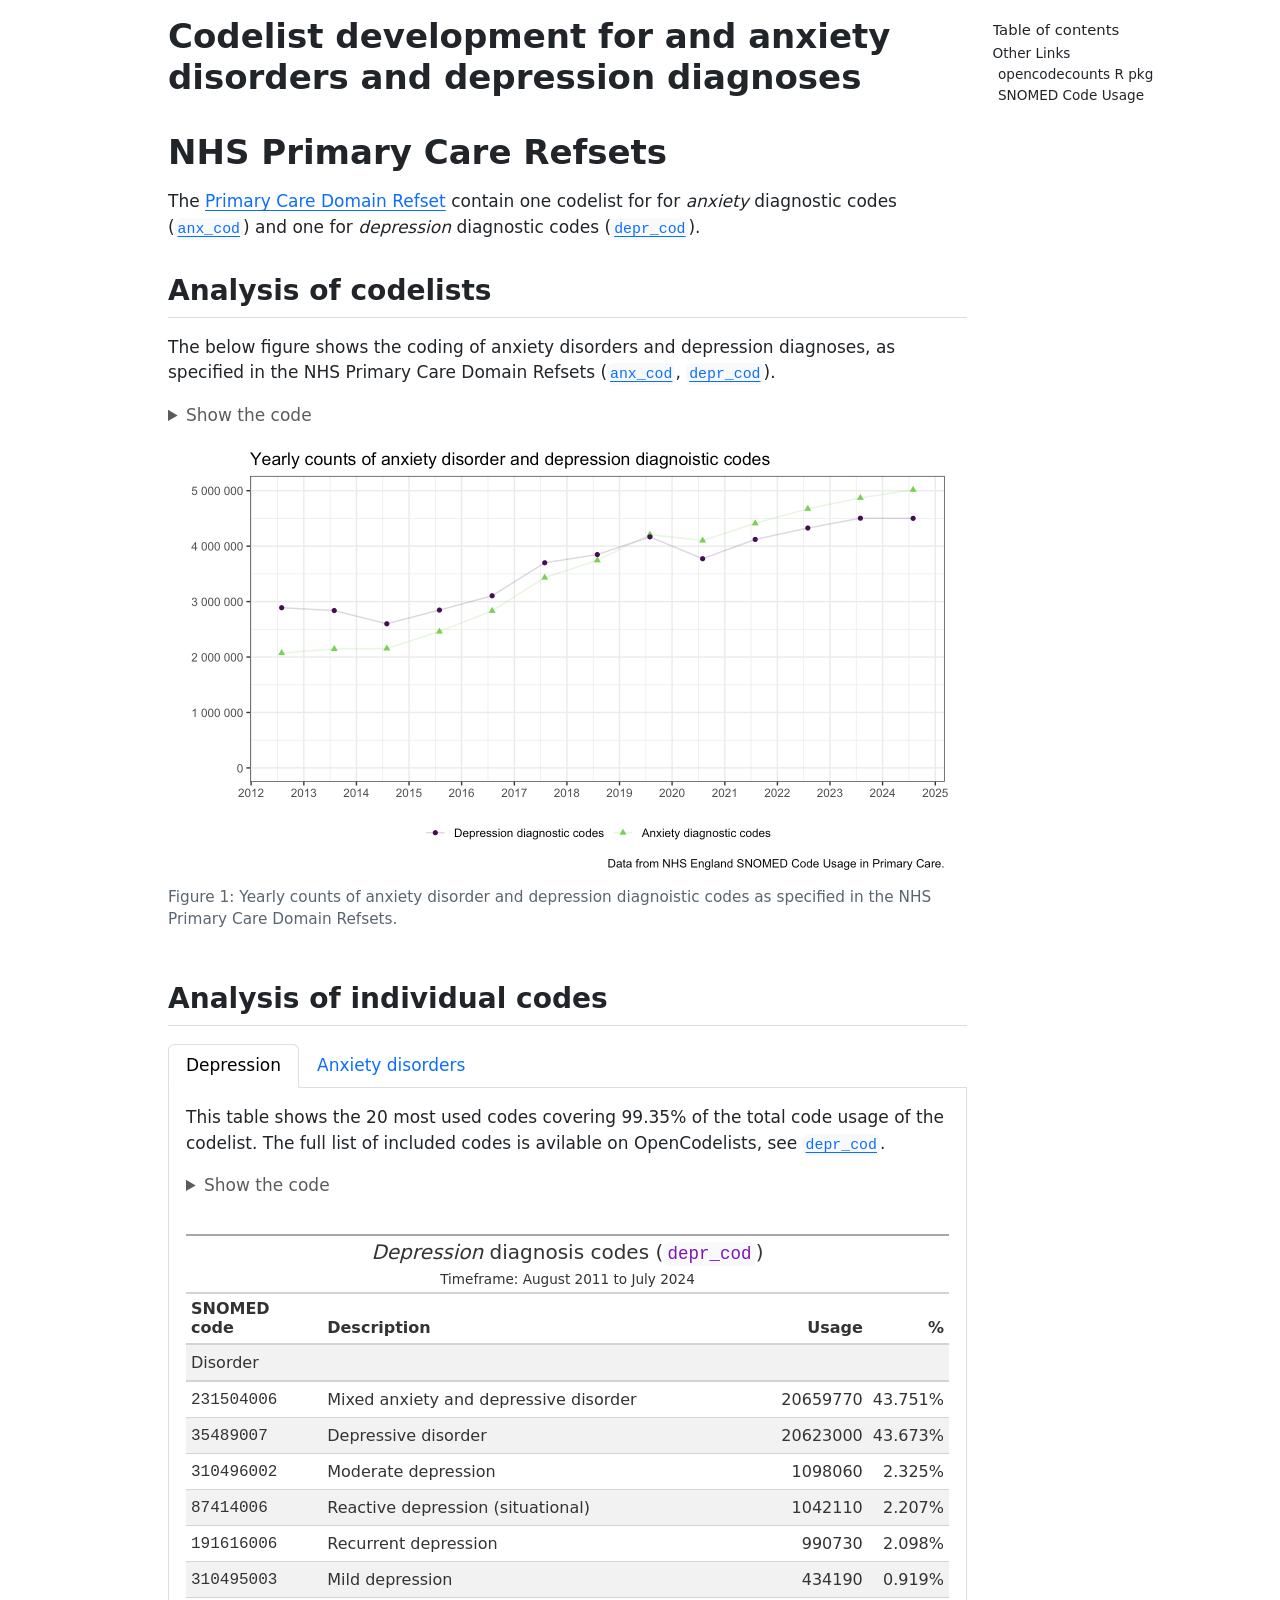
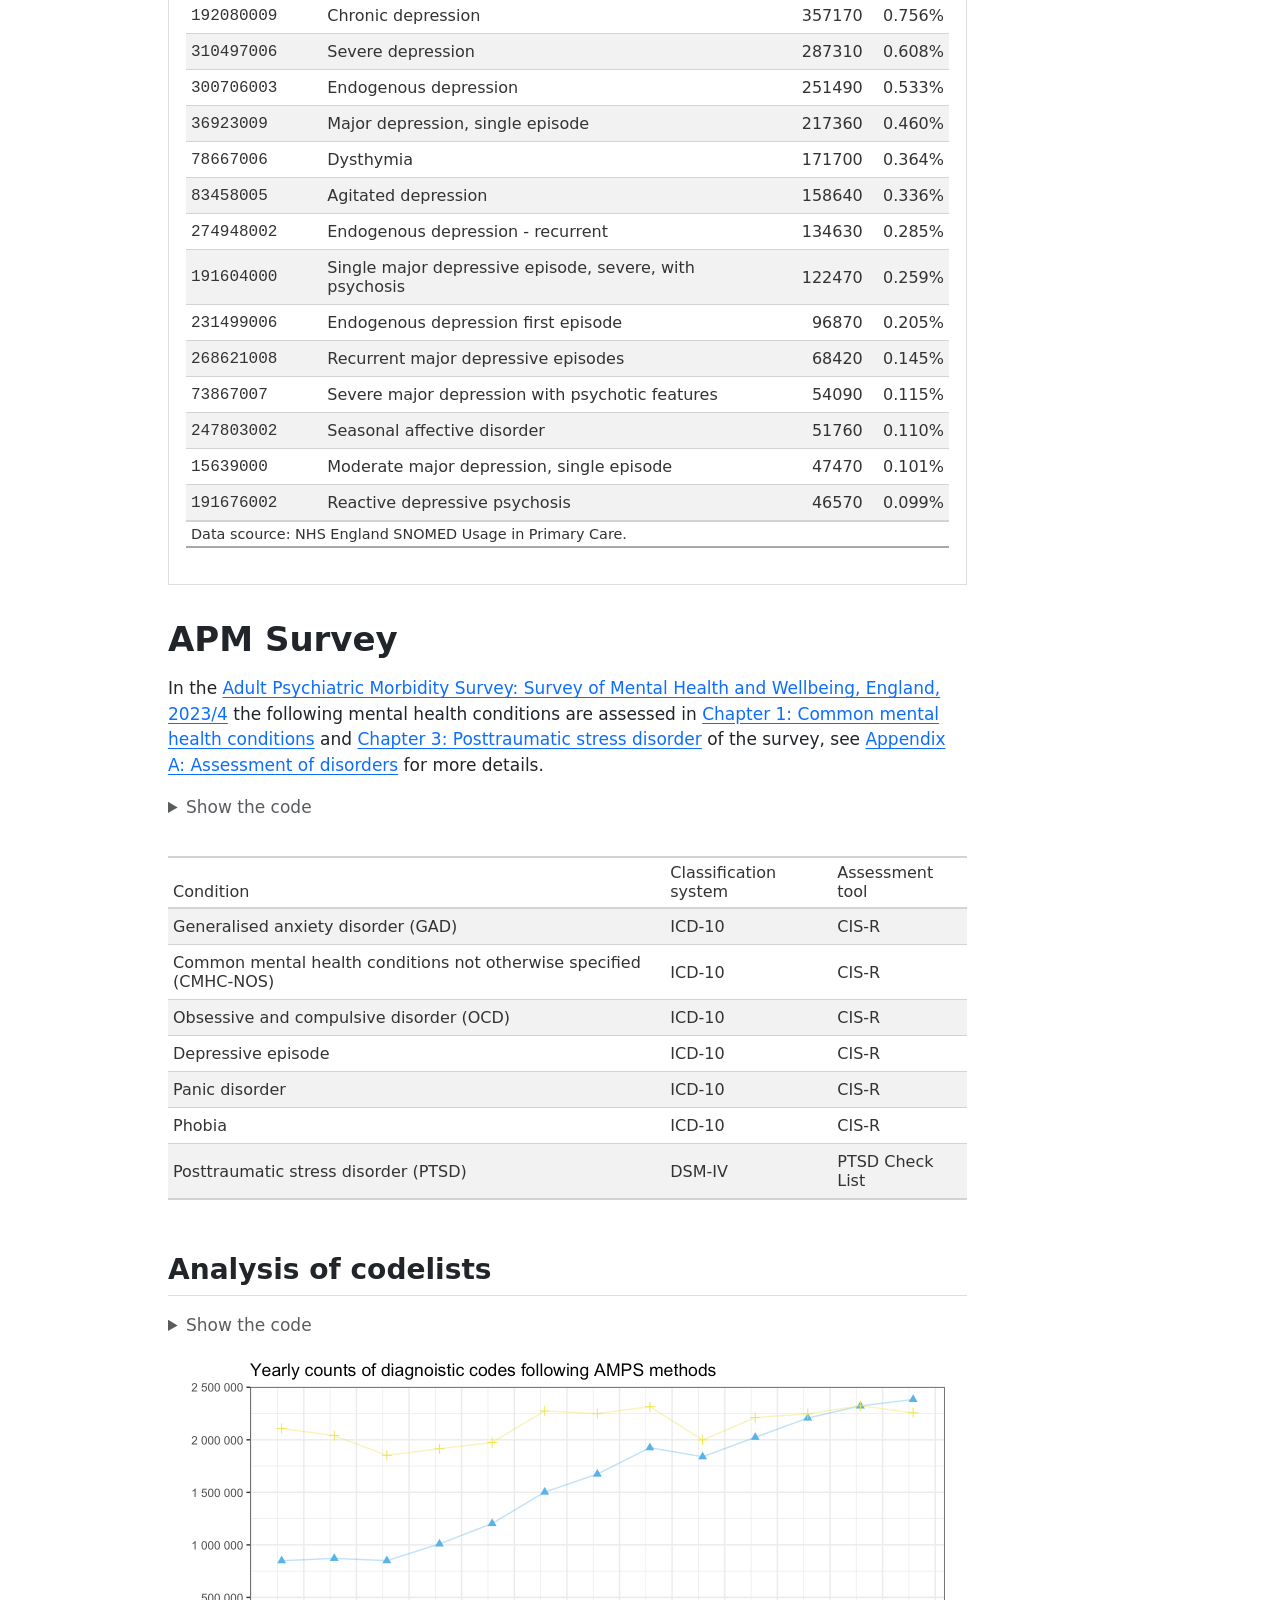
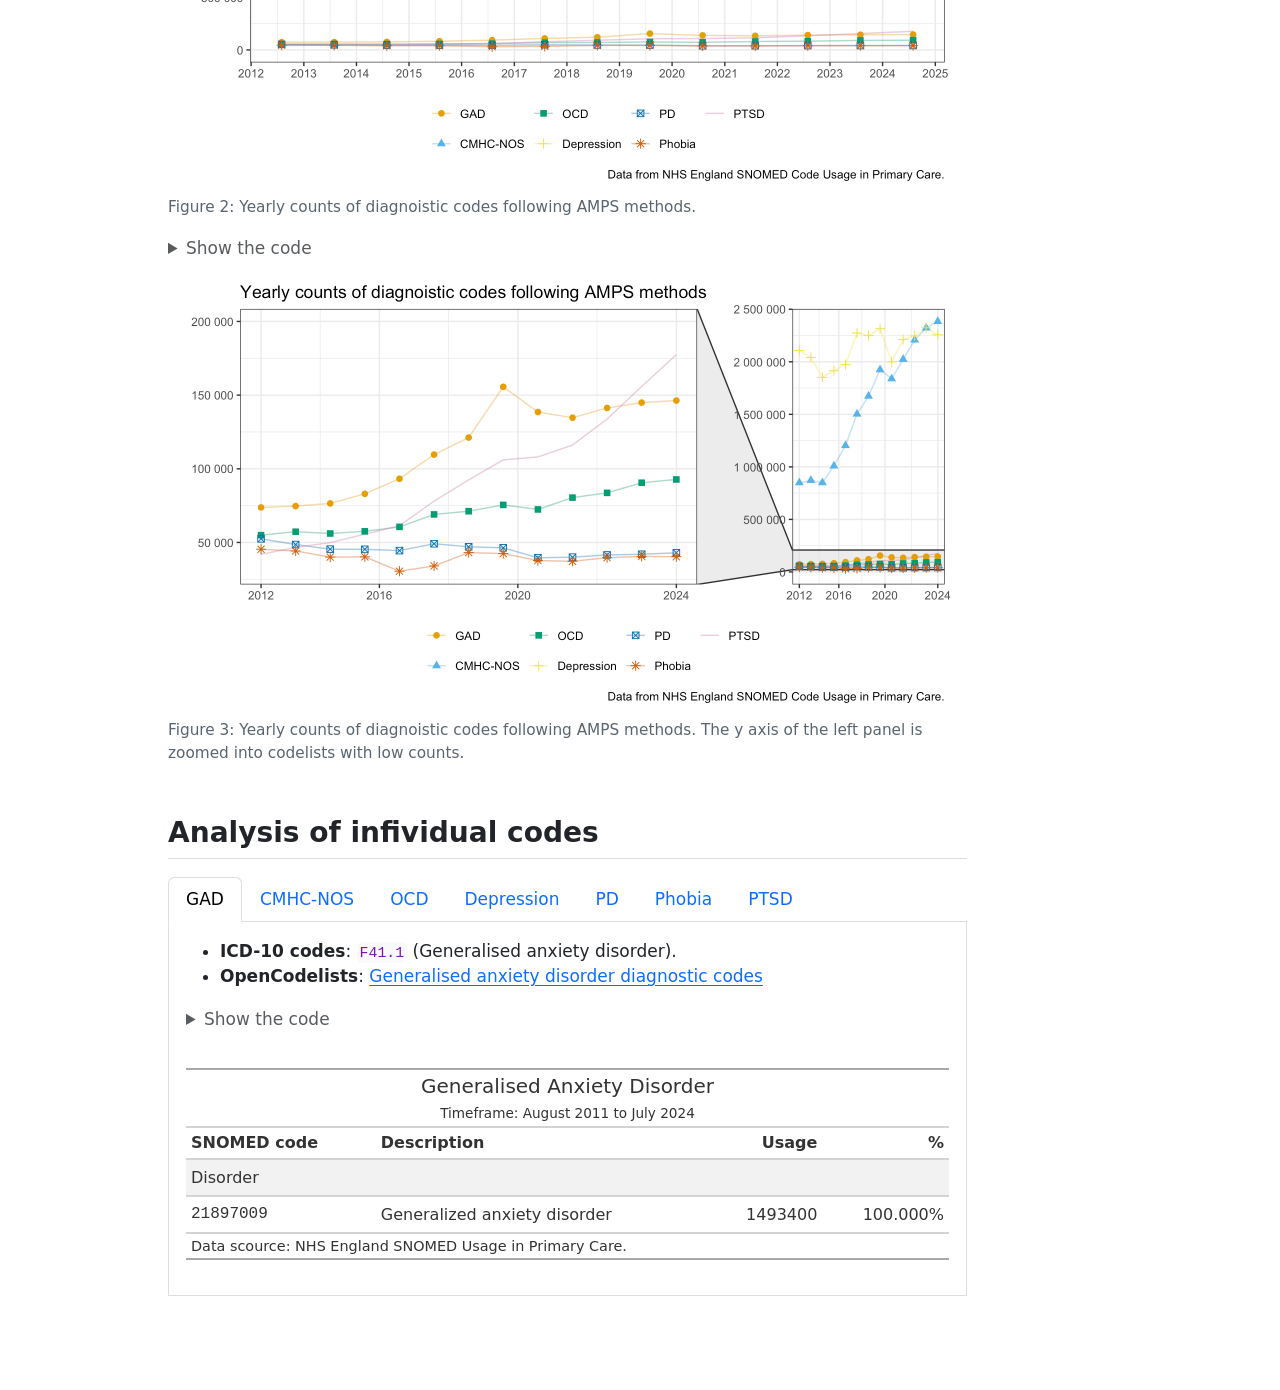
==== index.html @ b0c17b89 "Built site for gh-pages" ====
<!DOCTYPE html>
<html xmlns="http://www.w3.org/1999/xhtml" lang="en" xml:lang="en"><head>

<meta charset="utf-8">
<meta name="generator" content="quarto-1.7.33">

<meta name="viewport" content="width=device-width, initial-scale=1.0, user-scalable=yes">


<title>Codelist development for and anxiety disorders and depression diagnoses</title>
<style>
code{white-space: pre-wrap;}
span.smallcaps{font-variant: small-caps;}
div.columns{display: flex; gap: min(4vw, 1.5em);}
div.column{flex: auto; overflow-x: auto;}
div.hanging-indent{margin-left: 1.5em; text-indent: -1.5em;}
ul.task-list{list-style: none;}
ul.task-list li input[type="checkbox"] {
  width: 0.8em;
  margin: 0 0.8em 0.2em -1em; /* quarto-specific, see https://github.com/quarto-dev/quarto-cli/issues/4556 */ 
  vertical-align: middle;
}
/* CSS for syntax highlighting */
html { -webkit-text-size-adjust: 100%; }
pre > code.sourceCode { white-space: pre; position: relative; }
pre > code.sourceCode > span { display: inline-block; line-height: 1.25; }
pre > code.sourceCode > span:empty { height: 1.2em; }
.sourceCode { overflow: visible; }
code.sourceCode > span { color: inherit; text-decoration: inherit; }
div.sourceCode { margin: 1em 0; }
pre.sourceCode { margin: 0; }
@media screen {
div.sourceCode { overflow: auto; }
}
@media print {
pre > code.sourceCode { white-space: pre-wrap; }
pre > code.sourceCode > span { text-indent: -5em; padding-left: 5em; }
}
pre.numberSource code
  { counter-reset: source-line 0; }
pre.numberSource code > span
  { position: relative; left: -4em; counter-increment: source-line; }
pre.numberSource code > span > a:first-child::before
  { content: counter(source-line);
    position: relative; left: -1em; text-align: right; vertical-align: baseline;
    border: none; display: inline-block;
    -webkit-touch-callout: none; -webkit-user-select: none;
    -khtml-user-select: none; -moz-user-select: none;
    -ms-user-select: none; user-select: none;
    padding: 0 4px; width: 4em;
  }
pre.numberSource { margin-left: 3em;  padding-left: 4px; }
div.sourceCode
  {   }
@media screen {
pre > code.sourceCode > span > a:first-child::before { text-decoration: underline; }
}
</style>


<script src="anx_dep_dx_cod_devel_files/libs/clipboard/clipboard.min.js"></script>
<script src="anx_dep_dx_cod_devel_files/libs/quarto-html/quarto.js" type="module"></script>
<script src="anx_dep_dx_cod_devel_files/libs/quarto-html/tabsets/tabsets.js" type="module"></script>
<script src="anx_dep_dx_cod_devel_files/libs/quarto-html/popper.min.js"></script>
<script src="anx_dep_dx_cod_devel_files/libs/quarto-html/tippy.umd.min.js"></script>
<script src="anx_dep_dx_cod_devel_files/libs/quarto-html/anchor.min.js"></script>
<link href="anx_dep_dx_cod_devel_files/libs/quarto-html/tippy.css" rel="stylesheet">
<link href="anx_dep_dx_cod_devel_files/libs/quarto-html/quarto-syntax-highlighting-ea385d0e468b0dd5ea5bf0780b1290d9.css" rel="stylesheet" id="quarto-text-highlighting-styles">
<script src="anx_dep_dx_cod_devel_files/libs/bootstrap/bootstrap.min.js"></script>
<link href="anx_dep_dx_cod_devel_files/libs/bootstrap/bootstrap-icons.css" rel="stylesheet">
<link href="anx_dep_dx_cod_devel_files/libs/bootstrap/bootstrap-81267100e462c21b3d6c0d5bf76a3417.min.css" rel="stylesheet" append-hash="true" id="quarto-bootstrap" data-mode="light">


</head>

<body class="quarto-light">

<div id="quarto-content" class="page-columns page-rows-contents page-layout-article">
<div id="quarto-margin-sidebar" class="sidebar margin-sidebar">
  <nav id="TOC" role="doc-toc" class="toc-active">
    <h2 id="toc-title">Table of contents</h2>
   
  <ul class="collapse">
  <li><a href="#nhs-primary-care-refsets" id="toc-nhs-primary-care-refsets" class="nav-link active" data-scroll-target="#nhs-primary-care-refsets">NHS Primary Care Refsets</a>
  <ul class="collapse">
  <li><a href="#analysis-of-codelists" id="toc-analysis-of-codelists" class="nav-link" data-scroll-target="#analysis-of-codelists">Analysis of codelists</a></li>
  <li><a href="#analysis-of-individual-codes" id="toc-analysis-of-individual-codes" class="nav-link" data-scroll-target="#analysis-of-individual-codes">Analysis of individual codes</a></li>
  </ul></li>
  <li><a href="#apm-survey" id="toc-apm-survey" class="nav-link" data-scroll-target="#apm-survey">APM Survey</a>
  <ul class="collapse">
  <li><a href="#analysis-of-codelists-1" id="toc-analysis-of-codelists-1" class="nav-link" data-scroll-target="#analysis-of-codelists-1">Analysis of codelists</a></li>
  <li><a href="#analysis-of-infividual-codes" id="toc-analysis-of-infividual-codes" class="nav-link" data-scroll-target="#analysis-of-infividual-codes">Analysis of infividual codes</a></li>
  </ul></li>
  </ul>
<div class="quarto-other-links"><h2>Other Links</h2><ul><li><a href="https://bennettoxford.github.io/opencodecounts/"><i class="bi bi-link-45deg"></i>opencodecounts R pkg</a></li><li><a href="https://digital.nhs.uk/data-and-information/publications/statistical/mi-snomed-code-usage-in-primary-care"><i class="bi bi-link-45deg"></i>SNOMED Code Usage</a></li></ul></div></nav>
</div>
<main class="content" id="quarto-document-content">

<header id="title-block-header" class="quarto-title-block default">
<div class="quarto-title">
<h1 class="title">Codelist development for and anxiety disorders and depression diagnoses</h1>
</div>



<div class="quarto-title-meta">

    
  
    
  </div>
  


</header>


<section id="nhs-primary-care-refsets" class="level1">
<h1>NHS Primary Care Refsets</h1>
<p>The <a href="https://digital.nhs.uk/data-and-information/data-collections-and-data-sets/data-collections/quality-and-outcomes-framework-qof/quality-and-outcome-framework-qof-business-rules/primary-care-domain-reference-set-portal">Primary Care Domain Refset</a> contain one codelist for for <em>anxiety</em> diagnostic codes (<a href="https://www.opencodelists.org/codelist/nhsd-primary-care-domain-refsets/anxiety-diagnostic-codes/20241205/"><code>anx_cod</code></a>) and one for <em>depression</em> diagnostic codes (<a href="https://www.opencodelists.org/codelist/nhsd-primary-care-domain-refsets/depr_cod/20241205/"><code>depr_cod</code></a>).</p>
<section id="analysis-of-codelists" class="level2">
<h2 class="anchored" data-anchor-id="analysis-of-codelists">Analysis of codelists</h2>
<p>The below figure shows the coding of anxiety disorders and depression diagnoses, as specified in the NHS Primary Care Domain Refsets (<a href="https://www.opencodelists.org/codelist/nhsd-primary-care-domain-refsets/anxiety-diagnostic-codes/20241205/"><code>anx_cod</code></a>, <a href="https://www.opencodelists.org/codelist/nhsd-primary-care-domain-refsets/depr_cod/20241205/"><code>depr_cod</code></a>).</p>
<div class="cell">
<details class="code-fold">
<summary>Show the code</summary>
<div class="sourceCode cell-code" id="cb1"><pre class="sourceCode r code-with-copy"><code class="sourceCode r"><span id="cb1-1"><a href="#cb1-1" aria-hidden="true" tabindex="-1"></a>anx_cod_depr_cod_usage <span class="ot">&lt;-</span> snomed_usage <span class="sc">|&gt;</span> </span>
<span id="cb1-2"><a href="#cb1-2" aria-hidden="true" tabindex="-1"></a>  <span class="fu">mutate</span>(</span>
<span id="cb1-3"><a href="#cb1-3" aria-hidden="true" tabindex="-1"></a>    <span class="at">depr_cod =</span> snomed_code <span class="sc">%in%</span> depr_cod<span class="sc">$</span>code,</span>
<span id="cb1-4"><a href="#cb1-4" aria-hidden="true" tabindex="-1"></a>    <span class="at">anx_cod =</span> snomed_code <span class="sc">%in%</span> anx_cod<span class="sc">$</span>code</span>
<span id="cb1-5"><a href="#cb1-5" aria-hidden="true" tabindex="-1"></a>    ) <span class="sc">|&gt;</span> </span>
<span id="cb1-6"><a href="#cb1-6" aria-hidden="true" tabindex="-1"></a>  <span class="fu">pivot_longer</span>(</span>
<span id="cb1-7"><a href="#cb1-7" aria-hidden="true" tabindex="-1"></a>    <span class="at">cols =</span> <span class="fu">c</span>(depr_cod, anx_cod),</span>
<span id="cb1-8"><a href="#cb1-8" aria-hidden="true" tabindex="-1"></a>    <span class="at">names_to =</span> <span class="st">"codelist"</span>) <span class="sc">|&gt;</span> </span>
<span id="cb1-9"><a href="#cb1-9" aria-hidden="true" tabindex="-1"></a>  <span class="fu">filter</span>(value <span class="sc">==</span> <span class="cn">TRUE</span>) <span class="sc">|&gt;</span> </span>
<span id="cb1-10"><a href="#cb1-10" aria-hidden="true" tabindex="-1"></a>  <span class="fu">group_by</span>(end_date, codelist) <span class="sc">|&gt;</span> </span>
<span id="cb1-11"><a href="#cb1-11" aria-hidden="true" tabindex="-1"></a>  <span class="fu">summarise</span>(<span class="at">count =</span> <span class="fu">sum</span>(usage, <span class="at">na.rm =</span> <span class="cn">TRUE</span>))</span>
<span id="cb1-12"><a href="#cb1-12" aria-hidden="true" tabindex="-1"></a></span>
<span id="cb1-13"><a href="#cb1-13" aria-hidden="true" tabindex="-1"></a>fig_depr_anx_cod_trends <span class="ot">&lt;-</span> anx_cod_depr_cod_usage <span class="sc">|&gt;</span> </span>
<span id="cb1-14"><a href="#cb1-14" aria-hidden="true" tabindex="-1"></a>  <span class="fu">mutate</span>(<span class="at">codelist =</span> <span class="fu">factor</span>(</span>
<span id="cb1-15"><a href="#cb1-15" aria-hidden="true" tabindex="-1"></a>    codelist,</span>
<span id="cb1-16"><a href="#cb1-16" aria-hidden="true" tabindex="-1"></a>    <span class="at">levels =</span> <span class="fu">c</span>(<span class="st">"depr_cod"</span>, <span class="st">"anx_cod"</span>), </span>
<span id="cb1-17"><a href="#cb1-17" aria-hidden="true" tabindex="-1"></a>    <span class="at">labels =</span> <span class="fu">c</span>(<span class="st">"Depression diagnostic codes"</span>, <span class="st">"Anxiety diagnostic codes"</span>))) <span class="sc">|&gt;</span> </span>
<span id="cb1-18"><a href="#cb1-18" aria-hidden="true" tabindex="-1"></a>  <span class="fu">ggplot</span>(</span>
<span id="cb1-19"><a href="#cb1-19" aria-hidden="true" tabindex="-1"></a>      <span class="fu">aes</span>(</span>
<span id="cb1-20"><a href="#cb1-20" aria-hidden="true" tabindex="-1"></a>        <span class="at">y =</span> count,</span>
<span id="cb1-21"><a href="#cb1-21" aria-hidden="true" tabindex="-1"></a>        <span class="at">x =</span> end_date,</span>
<span id="cb1-22"><a href="#cb1-22" aria-hidden="true" tabindex="-1"></a>        <span class="at">colour =</span> codelist,</span>
<span id="cb1-23"><a href="#cb1-23" aria-hidden="true" tabindex="-1"></a>        <span class="at">shape =</span> codelist</span>
<span id="cb1-24"><a href="#cb1-24" aria-hidden="true" tabindex="-1"></a>      )</span>
<span id="cb1-25"><a href="#cb1-25" aria-hidden="true" tabindex="-1"></a>    ) <span class="sc">+</span></span>
<span id="cb1-26"><a href="#cb1-26" aria-hidden="true" tabindex="-1"></a>    <span class="fu">geom_line</span>(<span class="at">alpha =</span> <span class="fl">0.2</span>) <span class="sc">+</span></span>
<span id="cb1-27"><a href="#cb1-27" aria-hidden="true" tabindex="-1"></a>    <span class="fu">geom_point</span>() <span class="sc">+</span></span>
<span id="cb1-28"><a href="#cb1-28" aria-hidden="true" tabindex="-1"></a>    <span class="fu">labs</span>(</span>
<span id="cb1-29"><a href="#cb1-29" aria-hidden="true" tabindex="-1"></a>      <span class="at">title =</span> <span class="st">"Yearly counts of anxiety disorder and depression diagnoistic codes"</span>,</span>
<span id="cb1-30"><a href="#cb1-30" aria-hidden="true" tabindex="-1"></a>      <span class="at">x =</span> <span class="cn">NULL</span>,</span>
<span id="cb1-31"><a href="#cb1-31" aria-hidden="true" tabindex="-1"></a>      <span class="at">y =</span> <span class="cn">NULL</span>,</span>
<span id="cb1-32"><a href="#cb1-32" aria-hidden="true" tabindex="-1"></a>      <span class="at">colour =</span> <span class="cn">NULL</span>,</span>
<span id="cb1-33"><a href="#cb1-33" aria-hidden="true" tabindex="-1"></a>      <span class="at">shape =</span> <span class="cn">NULL</span>,</span>
<span id="cb1-34"><a href="#cb1-34" aria-hidden="true" tabindex="-1"></a>      <span class="at">caption =</span> <span class="st">"Data from NHS England SNOMED Code Usage in Primary Care."</span></span>
<span id="cb1-35"><a href="#cb1-35" aria-hidden="true" tabindex="-1"></a>    ) <span class="sc">+</span></span>
<span id="cb1-36"><a href="#cb1-36" aria-hidden="true" tabindex="-1"></a>    <span class="fu">scale_x_date</span>(</span>
<span id="cb1-37"><a href="#cb1-37" aria-hidden="true" tabindex="-1"></a>      <span class="at">date_breaks =</span> <span class="st">"1 year"</span>,</span>
<span id="cb1-38"><a href="#cb1-38" aria-hidden="true" tabindex="-1"></a>      <span class="at">labels =</span> <span class="fu">label_date_short</span>()</span>
<span id="cb1-39"><a href="#cb1-39" aria-hidden="true" tabindex="-1"></a>    ) <span class="sc">+</span></span>
<span id="cb1-40"><a href="#cb1-40" aria-hidden="true" tabindex="-1"></a>    <span class="fu">scale_y_continuous</span>(</span>
<span id="cb1-41"><a href="#cb1-41" aria-hidden="true" tabindex="-1"></a>      <span class="at">labels =</span> <span class="fu">label_number</span>(<span class="at">accuracy =</span> <span class="dv">1</span>),</span>
<span id="cb1-42"><a href="#cb1-42" aria-hidden="true" tabindex="-1"></a>      <span class="at">limits =</span> <span class="fu">c</span>(<span class="dv">0</span>, <span class="cn">NA</span>)</span>
<span id="cb1-43"><a href="#cb1-43" aria-hidden="true" tabindex="-1"></a>    ) <span class="sc">+</span></span>
<span id="cb1-44"><a href="#cb1-44" aria-hidden="true" tabindex="-1"></a>    <span class="fu">theme_bw</span>() <span class="sc">+</span></span>
<span id="cb1-45"><a href="#cb1-45" aria-hidden="true" tabindex="-1"></a>    <span class="fu">theme</span>(<span class="at">legend.position =</span> <span class="st">"bottom"</span>) <span class="sc">+</span></span>
<span id="cb1-46"><a href="#cb1-46" aria-hidden="true" tabindex="-1"></a>    <span class="fu">scale_colour_viridis_d</span>(<span class="at">end =</span> .<span class="dv">8</span>)</span>
<span id="cb1-47"><a href="#cb1-47" aria-hidden="true" tabindex="-1"></a></span>
<span id="cb1-48"><a href="#cb1-48" aria-hidden="true" tabindex="-1"></a><span class="fu">ggsave</span>(</span>
<span id="cb1-49"><a href="#cb1-49" aria-hidden="true" tabindex="-1"></a>  <span class="at">filename =</span> <span class="fu">here</span>(<span class="st">"output"</span>, <span class="st">"figures"</span>, <span class="st">"cod_devel"</span>, <span class="st">"dx"</span>, <span class="st">"fig_depr_anx_cod_trends.png"</span>),</span>
<span id="cb1-50"><a href="#cb1-50" aria-hidden="true" tabindex="-1"></a>  fig_depr_anx_cod_trends,</span>
<span id="cb1-51"><a href="#cb1-51" aria-hidden="true" tabindex="-1"></a>  <span class="at">height =</span> <span class="dv">4</span>,</span>
<span id="cb1-52"><a href="#cb1-52" aria-hidden="true" tabindex="-1"></a>  <span class="at">width =</span> <span class="dv">8</span></span>
<span id="cb1-53"><a href="#cb1-53" aria-hidden="true" tabindex="-1"></a>)</span>
<span id="cb1-54"><a href="#cb1-54" aria-hidden="true" tabindex="-1"></a></span>
<span id="cb1-55"><a href="#cb1-55" aria-hidden="true" tabindex="-1"></a>fig_depr_anx_cod_trends</span></code><button title="Copy to Clipboard" class="code-copy-button"><i class="bi"></i></button></pre></div>
</details>
<div class="cell-output-display">
<div id="fig-anx-dep-cod-trends" class="quarto-float quarto-figure quarto-figure-center anchored">
<figure class="quarto-float quarto-float-fig figure">
<div aria-describedby="fig-anx-dep-cod-trends-caption-0ceaefa1-69ba-4598-a22c-09a6ac19f8ca">
<img src="anx_dep_dx_cod_devel_files/figure-html/fig-anx-dep-cod-trends-1.png" class="img-fluid figure-img" width="768">
</div>
<figcaption class="quarto-float-caption-bottom quarto-float-caption quarto-float-fig" id="fig-anx-dep-cod-trends-caption-0ceaefa1-69ba-4598-a22c-09a6ac19f8ca">
Figure&nbsp;1: Yearly counts of anxiety disorder and depression diagnoistic codes as specified in the NHS Primary Care Domain Refsets.
</figcaption>
</figure>
</div>
</div>
</div>
</section>
<section id="analysis-of-individual-codes" class="level2">
<h2 class="anchored" data-anchor-id="analysis-of-individual-codes">Analysis of individual codes</h2>
<div class="tabset-margin-container"></div><div class="panel-tabset">
<ul class="nav nav-tabs" role="tablist"><li class="nav-item" role="presentation"><a class="nav-link active" id="tabset-1-1-tab" data-bs-toggle="tab" data-bs-target="#tabset-1-1" role="tab" aria-controls="tabset-1-1" aria-selected="true" href="">Depression</a></li><li class="nav-item" role="presentation"><a class="nav-link" id="tabset-1-2-tab" data-bs-toggle="tab" data-bs-target="#tabset-1-2" role="tab" aria-controls="tabset-1-2" aria-selected="false" href="">Anxiety disorders</a></li></ul>
<div class="tab-content">
<div id="tabset-1-1" class="tab-pane active" role="tabpanel" aria-labelledby="tabset-1-1-tab">
<p>This table shows the 20 most used codes covering 99.35% of the total code usage of the codelist. The full list of included codes is avilable on OpenCodelists, see <a href="https://www.opencodelists.org/codelist/nhsd-primary-care-domain-refsets/depr_cod/20241205/"><code>depr_cod</code></a>.</p>
<div class="cell">
<details class="code-fold">
<summary>Show the code</summary>
<div class="sourceCode cell-code" id="cb2"><pre class="sourceCode r code-with-copy"><code class="sourceCode r"><span id="cb2-1"><a href="#cb2-1" aria-hidden="true" tabindex="-1"></a><span class="co"># Display formatted table</span></span>
<span id="cb2-2"><a href="#cb2-2" aria-hidden="true" tabindex="-1"></a>tab_depr_cod_counts <span class="ot">&lt;-</span> depr_cod_counts <span class="sc">|&gt;</span></span>
<span id="cb2-3"><a href="#cb2-3" aria-hidden="true" tabindex="-1"></a>  <span class="fu">create_table_sem_tag</span>(</span>
<span id="cb2-4"><a href="#cb2-4" aria-hidden="true" tabindex="-1"></a>    <span class="at">title =</span> <span class="fu">md</span>(<span class="st">"*Depression* diagnosis codes (`depr_cod`)"</span>),</span>
<span id="cb2-5"><a href="#cb2-5" aria-hidden="true" tabindex="-1"></a>    <span class="at">subtitle =</span> <span class="st">"Timeframe: August 2011 to July 2024"</span></span>
<span id="cb2-6"><a href="#cb2-6" aria-hidden="true" tabindex="-1"></a>    )</span>
<span id="cb2-7"><a href="#cb2-7" aria-hidden="true" tabindex="-1"></a></span>
<span id="cb2-8"><a href="#cb2-8" aria-hidden="true" tabindex="-1"></a><span class="fu">gtsave</span>(</span>
<span id="cb2-9"><a href="#cb2-9" aria-hidden="true" tabindex="-1"></a>  tab_depr_cod_counts,</span>
<span id="cb2-10"><a href="#cb2-10" aria-hidden="true" tabindex="-1"></a>  <span class="fu">here</span>(<span class="st">"output"</span>, <span class="st">"tables"</span>, <span class="st">"cod_devel"</span>, <span class="st">"dx"</span>, <span class="st">"tab_depr_cod_usage.png"</span>)</span>
<span id="cb2-11"><a href="#cb2-11" aria-hidden="true" tabindex="-1"></a>  )</span>
<span id="cb2-12"><a href="#cb2-12" aria-hidden="true" tabindex="-1"></a></span>
<span id="cb2-13"><a href="#cb2-13" aria-hidden="true" tabindex="-1"></a>tab_depr_cod_counts</span></code><button title="Copy to Clipboard" class="code-copy-button"><i class="bi"></i></button></pre></div>
</details>
<div class="cell-output-display">
<div id="akcrsgzlhp" style="padding-left:0px;padding-right:0px;padding-top:10px;padding-bottom:10px;overflow-x:auto;overflow-y:auto;width:auto;height:auto;">
<style>#akcrsgzlhp table {
  font-family: system-ui, 'Segoe UI', Roboto, Helvetica, Arial, sans-serif, 'Apple Color Emoji', 'Segoe UI Emoji', 'Segoe UI Symbol', 'Noto Color Emoji';
  -webkit-font-smoothing: antialiased;
  -moz-osx-font-smoothing: grayscale;
}

#akcrsgzlhp thead, #akcrsgzlhp tbody, #akcrsgzlhp tfoot, #akcrsgzlhp tr, #akcrsgzlhp td, #akcrsgzlhp th {
  border-style: none;
}

#akcrsgzlhp p {
  margin: 0;
  padding: 0;
}

#akcrsgzlhp .gt_table {
  display: table;
  border-collapse: collapse;
  line-height: normal;
  margin-left: auto;
  margin-right: auto;
  color: #333333;
  font-size: 16px;
  font-weight: normal;
  font-style: normal;
  background-color: #FFFFFF;
  width: 100%;
  border-top-style: solid;
  border-top-width: 2px;
  border-top-color: #A8A8A8;
  border-right-style: none;
  border-right-width: 2px;
  border-right-color: #D3D3D3;
  border-bottom-style: solid;
  border-bottom-width: 2px;
  border-bottom-color: #A8A8A8;
  border-left-style: none;
  border-left-width: 2px;
  border-left-color: #D3D3D3;
}

#akcrsgzlhp .gt_caption {
  padding-top: 4px;
  padding-bottom: 4px;
}

#akcrsgzlhp .gt_title {
  color: #333333;
  font-size: 125%;
  font-weight: initial;
  padding-top: 4px;
  padding-bottom: 4px;
  padding-left: 5px;
  padding-right: 5px;
  border-bottom-color: #FFFFFF;
  border-bottom-width: 0;
}

#akcrsgzlhp .gt_subtitle {
  color: #333333;
  font-size: 85%;
  font-weight: initial;
  padding-top: 3px;
  padding-bottom: 5px;
  padding-left: 5px;
  padding-right: 5px;
  border-top-color: #FFFFFF;
  border-top-width: 0;
}

#akcrsgzlhp .gt_heading {
  background-color: #FFFFFF;
  text-align: center;
  border-bottom-color: #FFFFFF;
  border-left-style: none;
  border-left-width: 1px;
  border-left-color: #D3D3D3;
  border-right-style: none;
  border-right-width: 1px;
  border-right-color: #D3D3D3;
}

#akcrsgzlhp .gt_bottom_border {
  border-bottom-style: solid;
  border-bottom-width: 2px;
  border-bottom-color: #D3D3D3;
}

#akcrsgzlhp .gt_col_headings {
  border-top-style: solid;
  border-top-width: 2px;
  border-top-color: #D3D3D3;
  border-bottom-style: solid;
  border-bottom-width: 2px;
  border-bottom-color: #D3D3D3;
  border-left-style: none;
  border-left-width: 1px;
  border-left-color: #D3D3D3;
  border-right-style: none;
  border-right-width: 1px;
  border-right-color: #D3D3D3;
}

#akcrsgzlhp .gt_col_heading {
  color: #333333;
  background-color: #FFFFFF;
  font-size: 100%;
  font-weight: normal;
  text-transform: inherit;
  border-left-style: none;
  border-left-width: 1px;
  border-left-color: #D3D3D3;
  border-right-style: none;
  border-right-width: 1px;
  border-right-color: #D3D3D3;
  vertical-align: bottom;
  padding-top: 5px;
  padding-bottom: 6px;
  padding-left: 5px;
  padding-right: 5px;
  overflow-x: hidden;
}

#akcrsgzlhp .gt_column_spanner_outer {
  color: #333333;
  background-color: #FFFFFF;
  font-size: 100%;
  font-weight: normal;
  text-transform: inherit;
  padding-top: 0;
  padding-bottom: 0;
  padding-left: 4px;
  padding-right: 4px;
}

#akcrsgzlhp .gt_column_spanner_outer:first-child {
  padding-left: 0;
}

#akcrsgzlhp .gt_column_spanner_outer:last-child {
  padding-right: 0;
}

#akcrsgzlhp .gt_column_spanner {
  border-bottom-style: solid;
  border-bottom-width: 2px;
  border-bottom-color: #D3D3D3;
  vertical-align: bottom;
  padding-top: 5px;
  padding-bottom: 5px;
  overflow-x: hidden;
  display: inline-block;
  width: 100%;
}

#akcrsgzlhp .gt_spanner_row {
  border-bottom-style: hidden;
}

#akcrsgzlhp .gt_group_heading {
  padding-top: 8px;
  padding-bottom: 8px;
  padding-left: 5px;
  padding-right: 5px;
  color: #333333;
  background-color: #FFFFFF;
  font-size: 100%;
  font-weight: initial;
  text-transform: inherit;
  border-top-style: solid;
  border-top-width: 2px;
  border-top-color: #D3D3D3;
  border-bottom-style: solid;
  border-bottom-width: 2px;
  border-bottom-color: #D3D3D3;
  border-left-style: none;
  border-left-width: 1px;
  border-left-color: #D3D3D3;
  border-right-style: none;
  border-right-width: 1px;
  border-right-color: #D3D3D3;
  vertical-align: middle;
  text-align: left;
}

#akcrsgzlhp .gt_empty_group_heading {
  padding: 0.5px;
  color: #333333;
  background-color: #FFFFFF;
  font-size: 100%;
  font-weight: initial;
  border-top-style: solid;
  border-top-width: 2px;
  border-top-color: #D3D3D3;
  border-bottom-style: solid;
  border-bottom-width: 2px;
  border-bottom-color: #D3D3D3;
  vertical-align: middle;
}

#akcrsgzlhp .gt_from_md > :first-child {
  margin-top: 0;
}

#akcrsgzlhp .gt_from_md > :last-child {
  margin-bottom: 0;
}

#akcrsgzlhp .gt_row {
  padding-top: 8px;
  padding-bottom: 8px;
  padding-left: 5px;
  padding-right: 5px;
  margin: 10px;
  border-top-style: solid;
  border-top-width: 1px;
  border-top-color: #D3D3D3;
  border-left-style: none;
  border-left-width: 1px;
  border-left-color: #D3D3D3;
  border-right-style: none;
  border-right-width: 1px;
  border-right-color: #D3D3D3;
  vertical-align: middle;
  overflow-x: hidden;
}

#akcrsgzlhp .gt_stub {
  color: #333333;
  background-color: #FFFFFF;
  font-size: 100%;
  font-weight: initial;
  text-transform: inherit;
  border-right-style: solid;
  border-right-width: 2px;
  border-right-color: #D3D3D3;
  padding-left: 5px;
  padding-right: 5px;
}

#akcrsgzlhp .gt_stub_row_group {
  color: #333333;
  background-color: #FFFFFF;
  font-size: 100%;
  font-weight: initial;
  text-transform: inherit;
  border-right-style: solid;
  border-right-width: 2px;
  border-right-color: #D3D3D3;
  padding-left: 5px;
  padding-right: 5px;
  vertical-align: top;
}

#akcrsgzlhp .gt_row_group_first td {
  border-top-width: 2px;
}

#akcrsgzlhp .gt_row_group_first th {
  border-top-width: 2px;
}

#akcrsgzlhp .gt_summary_row {
  color: #333333;
  background-color: #FFFFFF;
  text-transform: inherit;
  padding-top: 8px;
  padding-bottom: 8px;
  padding-left: 5px;
  padding-right: 5px;
}

#akcrsgzlhp .gt_first_summary_row {
  border-top-style: solid;
  border-top-color: #D3D3D3;
}

#akcrsgzlhp .gt_first_summary_row.thick {
  border-top-width: 2px;
}

#akcrsgzlhp .gt_last_summary_row {
  padding-top: 8px;
  padding-bottom: 8px;
  padding-left: 5px;
  padding-right: 5px;
  border-bottom-style: solid;
  border-bottom-width: 2px;
  border-bottom-color: #D3D3D3;
}

#akcrsgzlhp .gt_grand_summary_row {
  color: #333333;
  background-color: #FFFFFF;
  text-transform: inherit;
  padding-top: 8px;
  padding-bottom: 8px;
  padding-left: 5px;
  padding-right: 5px;
}

#akcrsgzlhp .gt_first_grand_summary_row {
  padding-top: 8px;
  padding-bottom: 8px;
  padding-left: 5px;
  padding-right: 5px;
  border-top-style: double;
  border-top-width: 6px;
  border-top-color: #D3D3D3;
}

#akcrsgzlhp .gt_last_grand_summary_row_top {
  padding-top: 8px;
  padding-bottom: 8px;
  padding-left: 5px;
  padding-right: 5px;
  border-bottom-style: double;
  border-bottom-width: 6px;
  border-bottom-color: #D3D3D3;
}

#akcrsgzlhp .gt_striped {
  background-color: rgba(128, 128, 128, 0.05);
}

#akcrsgzlhp .gt_table_body {
  border-top-style: solid;
  border-top-width: 2px;
  border-top-color: #D3D3D3;
  border-bottom-style: solid;
  border-bottom-width: 2px;
  border-bottom-color: #D3D3D3;
}

#akcrsgzlhp .gt_footnotes {
  color: #333333;
  background-color: #FFFFFF;
  border-bottom-style: none;
  border-bottom-width: 2px;
  border-bottom-color: #D3D3D3;
  border-left-style: none;
  border-left-width: 2px;
  border-left-color: #D3D3D3;
  border-right-style: none;
  border-right-width: 2px;
  border-right-color: #D3D3D3;
}

#akcrsgzlhp .gt_footnote {
  margin: 0px;
  font-size: 90%;
  padding-top: 4px;
  padding-bottom: 4px;
  padding-left: 5px;
  padding-right: 5px;
}

#akcrsgzlhp .gt_sourcenotes {
  color: #333333;
  background-color: #FFFFFF;
  border-bottom-style: none;
  border-bottom-width: 2px;
  border-bottom-color: #D3D3D3;
  border-left-style: none;
  border-left-width: 2px;
  border-left-color: #D3D3D3;
  border-right-style: none;
  border-right-width: 2px;
  border-right-color: #D3D3D3;
}

#akcrsgzlhp .gt_sourcenote {
  font-size: 90%;
  padding-top: 4px;
  padding-bottom: 4px;
  padding-left: 5px;
  padding-right: 5px;
}

#akcrsgzlhp .gt_left {
  text-align: left;
}

#akcrsgzlhp .gt_center {
  text-align: center;
}

#akcrsgzlhp .gt_right {
  text-align: right;
  font-variant-numeric: tabular-nums;
}

#akcrsgzlhp .gt_font_normal {
  font-weight: normal;
}

#akcrsgzlhp .gt_font_bold {
  font-weight: bold;
}

#akcrsgzlhp .gt_font_italic {
  font-style: italic;
}

#akcrsgzlhp .gt_super {
  font-size: 65%;
}

#akcrsgzlhp .gt_footnote_marks {
  font-size: 75%;
  vertical-align: 0.4em;
  position: initial;
}

#akcrsgzlhp .gt_asterisk {
  font-size: 100%;
  vertical-align: 0;
}

#akcrsgzlhp .gt_indent_1 {
  text-indent: 5px;
}

#akcrsgzlhp .gt_indent_2 {
  text-indent: 10px;
}

#akcrsgzlhp .gt_indent_3 {
  text-indent: 15px;
}

#akcrsgzlhp .gt_indent_4 {
  text-indent: 20px;
}

#akcrsgzlhp .gt_indent_5 {
  text-indent: 25px;
}

#akcrsgzlhp .katex-display {
  display: inline-flex !important;
  margin-bottom: 0.75em !important;
}

#akcrsgzlhp div.Reactable > div.rt-table > div.rt-thead > div.rt-tr.rt-tr-group-header > div.rt-th-group:after {
  height: 0px !important;
}
</style>

<table class="gt_table caption-top table table-sm table-striped small" data-quarto-postprocess="true" data-quarto-disable-processing="false" data-quarto-bootstrap="false">
<thead>
<tr class="gt_heading header">
<th colspan="4" class="gt_heading gt_title gt_font_normal"><em>Depression</em> diagnosis codes (<code>depr_cod</code>)</th>
</tr>
<tr class="gt_heading even">
<th colspan="4" class="gt_heading gt_subtitle gt_font_normal gt_bottom_border">Timeframe: August 2011 to July 2024</th>
</tr>
<tr class="gt_col_headings header">
<th id="snomed_code" class="gt_col_heading gt_columns_bottom_border gt_left" data-quarto-table-cell-role="th" style="font-weight: bold" scope="col">SNOMED code</th>
<th id="description_short" class="gt_col_heading gt_columns_bottom_border gt_left" data-quarto-table-cell-role="th" style="font-weight: bold" scope="col">Description</th>
<th id="usage" class="gt_col_heading gt_columns_bottom_border gt_right" data-quarto-table-cell-role="th" style="font-weight: bold" scope="col">Usage</th>
<th id="ratio_usage" class="gt_col_heading gt_columns_bottom_border gt_right" data-quarto-table-cell-role="th" style="font-weight: bold" scope="col">%</th>
</tr>
</thead>
<tbody class="gt_table_body">
<tr class="gt_group_heading_row odd">
<td colspan="4" id="Disorder" class="gt_group_heading" data-quarto-table-cell-role="th" scope="colgroup">Disorder</td>
</tr>
<tr class="gt_row_group_first even">
<td class="gt_row gt_left" headers="Disorder  snomed_code" style="font-family: 'Courier New'">231504006</td>
<td class="gt_row gt_left" headers="Disorder  description_short">Mixed anxiety and depressive disorder</td>
<td class="gt_row gt_right" headers="Disorder  usage">20659770</td>
<td class="gt_row gt_right" headers="Disorder  ratio_usage">43.751%</td>
</tr>
<tr class="odd">
<td class="gt_row gt_left" headers="Disorder  snomed_code" style="font-family: 'Courier New'">35489007</td>
<td class="gt_row gt_left" headers="Disorder  description_short">Depressive disorder</td>
<td class="gt_row gt_right" headers="Disorder  usage">20623000</td>
<td class="gt_row gt_right" headers="Disorder  ratio_usage">43.673%</td>
</tr>
<tr class="even">
<td class="gt_row gt_left" headers="Disorder  snomed_code" style="font-family: 'Courier New'">310496002</td>
<td class="gt_row gt_left" headers="Disorder  description_short">Moderate depression</td>
<td class="gt_row gt_right" headers="Disorder  usage">1098060</td>
<td class="gt_row gt_right" headers="Disorder  ratio_usage">2.325%</td>
</tr>
<tr class="odd">
<td class="gt_row gt_left" headers="Disorder  snomed_code" style="font-family: 'Courier New'">87414006</td>
<td class="gt_row gt_left" headers="Disorder  description_short">Reactive depression (situational)</td>
<td class="gt_row gt_right" headers="Disorder  usage">1042110</td>
<td class="gt_row gt_right" headers="Disorder  ratio_usage">2.207%</td>
</tr>
<tr class="even">
<td class="gt_row gt_left" headers="Disorder  snomed_code" style="font-family: 'Courier New'">191616006</td>
<td class="gt_row gt_left" headers="Disorder  description_short">Recurrent depression</td>
<td class="gt_row gt_right" headers="Disorder  usage">990730</td>
<td class="gt_row gt_right" headers="Disorder  ratio_usage">2.098%</td>
</tr>
<tr class="odd">
<td class="gt_row gt_left" headers="Disorder  snomed_code" style="font-family: 'Courier New'">310495003</td>
<td class="gt_row gt_left" headers="Disorder  description_short">Mild depression</td>
<td class="gt_row gt_right" headers="Disorder  usage">434190</td>
<td class="gt_row gt_right" headers="Disorder  ratio_usage">0.919%</td>
</tr>
<tr class="even">
<td class="gt_row gt_left" headers="Disorder  snomed_code" style="font-family: 'Courier New'">192080009</td>
<td class="gt_row gt_left" headers="Disorder  description_short">Chronic depression</td>
<td class="gt_row gt_right" headers="Disorder  usage">357170</td>
<td class="gt_row gt_right" headers="Disorder  ratio_usage">0.756%</td>
</tr>
<tr class="odd">
<td class="gt_row gt_left" headers="Disorder  snomed_code" style="font-family: 'Courier New'">310497006</td>
<td class="gt_row gt_left" headers="Disorder  description_short">Severe depression</td>
<td class="gt_row gt_right" headers="Disorder  usage">287310</td>
<td class="gt_row gt_right" headers="Disorder  ratio_usage">0.608%</td>
</tr>
<tr class="even">
<td class="gt_row gt_left" headers="Disorder  snomed_code" style="font-family: 'Courier New'">300706003</td>
<td class="gt_row gt_left" headers="Disorder  description_short">Endogenous depression</td>
<td class="gt_row gt_right" headers="Disorder  usage">251490</td>
<td class="gt_row gt_right" headers="Disorder  ratio_usage">0.533%</td>
</tr>
<tr class="odd">
<td class="gt_row gt_left" headers="Disorder  snomed_code" style="font-family: 'Courier New'">36923009</td>
<td class="gt_row gt_left" headers="Disorder  description_short">Major depression, single episode</td>
<td class="gt_row gt_right" headers="Disorder  usage">217360</td>
<td class="gt_row gt_right" headers="Disorder  ratio_usage">0.460%</td>
</tr>
<tr class="even">
<td class="gt_row gt_left" headers="Disorder  snomed_code" style="font-family: 'Courier New'">78667006</td>
<td class="gt_row gt_left" headers="Disorder  description_short">Dysthymia</td>
<td class="gt_row gt_right" headers="Disorder  usage">171700</td>
<td class="gt_row gt_right" headers="Disorder  ratio_usage">0.364%</td>
</tr>
<tr class="odd">
<td class="gt_row gt_left" headers="Disorder  snomed_code" style="font-family: 'Courier New'">83458005</td>
<td class="gt_row gt_left" headers="Disorder  description_short">Agitated depression</td>
<td class="gt_row gt_right" headers="Disorder  usage">158640</td>
<td class="gt_row gt_right" headers="Disorder  ratio_usage">0.336%</td>
</tr>
<tr class="even">
<td class="gt_row gt_left" headers="Disorder  snomed_code" style="font-family: 'Courier New'">274948002</td>
<td class="gt_row gt_left" headers="Disorder  description_short">Endogenous depression - recurrent</td>
<td class="gt_row gt_right" headers="Disorder  usage">134630</td>
<td class="gt_row gt_right" headers="Disorder  ratio_usage">0.285%</td>
</tr>
<tr class="odd">
<td class="gt_row gt_left" headers="Disorder  snomed_code" style="font-family: 'Courier New'">191604000</td>
<td class="gt_row gt_left" headers="Disorder  description_short">Single major depressive episode, severe, with psychosis</td>
<td class="gt_row gt_right" headers="Disorder  usage">122470</td>
<td class="gt_row gt_right" headers="Disorder  ratio_usage">0.259%</td>
</tr>
<tr class="even">
<td class="gt_row gt_left" headers="Disorder  snomed_code" style="font-family: 'Courier New'">231499006</td>
<td class="gt_row gt_left" headers="Disorder  description_short">Endogenous depression first episode</td>
<td class="gt_row gt_right" headers="Disorder  usage">96870</td>
<td class="gt_row gt_right" headers="Disorder  ratio_usage">0.205%</td>
</tr>
<tr class="odd">
<td class="gt_row gt_left" headers="Disorder  snomed_code" style="font-family: 'Courier New'">268621008</td>
<td class="gt_row gt_left" headers="Disorder  description_short">Recurrent major depressive episodes</td>
<td class="gt_row gt_right" headers="Disorder  usage">68420</td>
<td class="gt_row gt_right" headers="Disorder  ratio_usage">0.145%</td>
</tr>
<tr class="even">
<td class="gt_row gt_left" headers="Disorder  snomed_code" style="font-family: 'Courier New'">73867007</td>
<td class="gt_row gt_left" headers="Disorder  description_short">Severe major depression with psychotic features</td>
<td class="gt_row gt_right" headers="Disorder  usage">54090</td>
<td class="gt_row gt_right" headers="Disorder  ratio_usage">0.115%</td>
</tr>
<tr class="odd">
<td class="gt_row gt_left" headers="Disorder  snomed_code" style="font-family: 'Courier New'">247803002</td>
<td class="gt_row gt_left" headers="Disorder  description_short">Seasonal affective disorder</td>
<td class="gt_row gt_right" headers="Disorder  usage">51760</td>
<td class="gt_row gt_right" headers="Disorder  ratio_usage">0.110%</td>
</tr>
<tr class="even">
<td class="gt_row gt_left" headers="Disorder  snomed_code" style="font-family: 'Courier New'">15639000</td>
<td class="gt_row gt_left" headers="Disorder  description_short">Moderate major depression, single episode</td>
<td class="gt_row gt_right" headers="Disorder  usage">47470</td>
<td class="gt_row gt_right" headers="Disorder  ratio_usage">0.101%</td>
</tr>
<tr class="odd">
<td class="gt_row gt_left" headers="Disorder  snomed_code" style="font-family: 'Courier New'">191676002</td>
<td class="gt_row gt_left" headers="Disorder  description_short">Reactive depressive psychosis</td>
<td class="gt_row gt_right" headers="Disorder  usage">46570</td>
<td class="gt_row gt_right" headers="Disorder  ratio_usage">0.099%</td>
</tr>
</tbody><tfoot class="gt_sourcenotes">
<tr class="odd">
<td colspan="4" class="gt_sourcenote">Data scource: NHS England SNOMED Usage in Primary Care.</td>
</tr>
</tfoot>

</table>

</div>
</div>
</div>
</div>
<div id="tabset-1-2" class="tab-pane" role="tabpanel" aria-labelledby="tabset-1-2-tab">
<p>This table shows the 20 most used codes covering 99.58% of the total code usage of the codelist. The full list of included codes is avilable on OpenCodelists, see <a href="https://www.opencodelists.org/codelist/nhsd-primary-care-domain-refsets/anxiety-diagnostic-codes/20241205/"><code>anx_cod</code></a>.</p>
<div class="cell">
<details class="code-fold">
<summary>Show the code</summary>
<div class="sourceCode cell-code" id="cb3"><pre class="sourceCode r code-with-copy"><code class="sourceCode r"><span id="cb3-1"><a href="#cb3-1" aria-hidden="true" tabindex="-1"></a><span class="co"># Display formatted table</span></span>
<span id="cb3-2"><a href="#cb3-2" aria-hidden="true" tabindex="-1"></a>tab_anx_cod_counts <span class="ot">&lt;-</span> anx_cod_counts <span class="sc">|&gt;</span></span>
<span id="cb3-3"><a href="#cb3-3" aria-hidden="true" tabindex="-1"></a>  <span class="fu">create_table_sem_tag</span>(</span>
<span id="cb3-4"><a href="#cb3-4" aria-hidden="true" tabindex="-1"></a>    <span class="at">title =</span> <span class="fu">md</span>(<span class="st">"*Anxiety* diagnosis codes (`anx_cod`)"</span>),</span>
<span id="cb3-5"><a href="#cb3-5" aria-hidden="true" tabindex="-1"></a>    <span class="at">subtitle =</span> <span class="st">"Timeframe: August 2011 to July 2024"</span></span>
<span id="cb3-6"><a href="#cb3-6" aria-hidden="true" tabindex="-1"></a>    )</span>
<span id="cb3-7"><a href="#cb3-7" aria-hidden="true" tabindex="-1"></a></span>
<span id="cb3-8"><a href="#cb3-8" aria-hidden="true" tabindex="-1"></a><span class="fu">gtsave</span>(</span>
<span id="cb3-9"><a href="#cb3-9" aria-hidden="true" tabindex="-1"></a>  tab_anx_cod_counts,</span>
<span id="cb3-10"><a href="#cb3-10" aria-hidden="true" tabindex="-1"></a>  <span class="fu">here</span>(<span class="st">"output"</span>, <span class="st">"tables"</span>, <span class="st">"cod_devel"</span>, <span class="st">"dx"</span>, <span class="st">"tab_anx_cod_usage.png"</span>)</span>
<span id="cb3-11"><a href="#cb3-11" aria-hidden="true" tabindex="-1"></a>  )</span>
<span id="cb3-12"><a href="#cb3-12" aria-hidden="true" tabindex="-1"></a></span>
<span id="cb3-13"><a href="#cb3-13" aria-hidden="true" tabindex="-1"></a>tab_anx_cod_counts</span></code><button title="Copy to Clipboard" class="code-copy-button"><i class="bi"></i></button></pre></div>
</details>
<div class="cell-output-display">
<div id="cywdcxagjy" style="padding-left:0px;padding-right:0px;padding-top:10px;padding-bottom:10px;overflow-x:auto;overflow-y:auto;width:auto;height:auto;">
<style>#cywdcxagjy table {
  font-family: system-ui, 'Segoe UI', Roboto, Helvetica, Arial, sans-serif, 'Apple Color Emoji', 'Segoe UI Emoji', 'Segoe UI Symbol', 'Noto Color Emoji';
  -webkit-font-smoothing: antialiased;
  -moz-osx-font-smoothing: grayscale;
}

#cywdcxagjy thead, #cywdcxagjy tbody, #cywdcxagjy tfoot, #cywdcxagjy tr, #cywdcxagjy td, #cywdcxagjy th {
  border-style: none;
}

#cywdcxagjy p {
  margin: 0;
  padding: 0;
}

#cywdcxagjy .gt_table {
  display: table;
  border-collapse: collapse;
  line-height: normal;
  margin-left: auto;
  margin-right: auto;
  color: #333333;
  font-size: 16px;
  font-weight: normal;
  font-style: normal;
  background-color: #FFFFFF;
  width: 100%;
  border-top-style: solid;
  border-top-width: 2px;
  border-top-color: #A8A8A8;
  border-right-style: none;
  border-right-width: 2px;
  border-right-color: #D3D3D3;
  border-bottom-style: solid;
  border-bottom-width: 2px;
  border-bottom-color: #A8A8A8;
  border-left-style: none;
  border-left-width: 2px;
  border-left-color: #D3D3D3;
}

#cywdcxagjy .gt_caption {
  padding-top: 4px;
  padding-bottom: 4px;
}

#cywdcxagjy .gt_title {
  color: #333333;
  font-size: 125%;
  font-weight: initial;
  padding-top: 4px;
  padding-bottom: 4px;
  padding-left: 5px;
  padding-right: 5px;
  border-bottom-color: #FFFFFF;
  border-bottom-width: 0;
}

#cywdcxagjy .gt_subtitle {
  color: #333333;
  font-size: 85%;
  font-weight: initial;
  padding-top: 3px;
  padding-bottom: 5px;
  padding-left: 5px;
  padding-right: 5px;
  border-top-color: #FFFFFF;
  border-top-width: 0;
}

#cywdcxagjy .gt_heading {
  background-color: #FFFFFF;
  text-align: center;
  border-bottom-color: #FFFFFF;
  border-left-style: none;
  border-left-width: 1px;
  border-left-color: #D3D3D3;
  border-right-style: none;
  border-right-width: 1px;
  border-right-color: #D3D3D3;
}

#cywdcxagjy .gt_bottom_border {
  border-bottom-style: solid;
  border-bottom-width: 2px;
  border-bottom-color: #D3D3D3;
}

#cywdcxagjy .gt_col_headings {
  border-top-style: solid;
  border-top-width: 2px;
  border-top-color: #D3D3D3;
  border-bottom-style: solid;
  border-bottom-width: 2px;
  border-bottom-color: #D3D3D3;
  border-left-style: none;
  border-left-width: 1px;
  border-left-color: #D3D3D3;
  border-right-style: none;
  border-right-width: 1px;
  border-right-color: #D3D3D3;
}

#cywdcxagjy .gt_col_heading {
  color: #333333;
  background-color: #FFFFFF;
  font-size: 100%;
  font-weight: normal;
  text-transform: inherit;
  border-left-style: none;
  border-left-width: 1px;
  border-left-color: #D3D3D3;
  border-right-style: none;
  border-right-width: 1px;
  border-right-color: #D3D3D3;
  vertical-align: bottom;
  padding-top: 5px;
  padding-bottom: 6px;
  padding-left: 5px;
  padding-right: 5px;
  overflow-x: hidden;
}

#cywdcxagjy .gt_column_spanner_outer {
  color: #333333;
  background-color: #FFFFFF;
  font-size: 100%;
  font-weight: normal;
  text-transform: inherit;
  padding-top: 0;
  padding-bottom: 0;
  padding-left: 4px;
  padding-right: 4px;
}

#cywdcxagjy .gt_column_spanner_outer:first-child {
  padding-left: 0;
}

#cywdcxagjy .gt_column_spanner_outer:last-child {
  padding-right: 0;
}

#cywdcxagjy .gt_column_spanner {
  border-bottom-style: solid;
  border-bottom-width: 2px;
  border-bottom-color: #D3D3D3;
  vertical-align: bottom;
  padding-top: 5px;
  padding-bottom: 5px;
  overflow-x: hidden;
  display: inline-block;
  width: 100%;
}

#cywdcxagjy .gt_spanner_row {
  border-bottom-style: hidden;
}

#cywdcxagjy .gt_group_heading {
  padding-top: 8px;
  padding-bottom: 8px;
  padding-left: 5px;
  padding-right: 5px;
  color: #333333;
  background-color: #FFFFFF;
  font-size: 100%;
  font-weight: initial;
  text-transform: inherit;
  border-top-style: solid;
  border-top-width: 2px;
  border-top-color: #D3D3D3;
  border-bottom-style: solid;
  border-bottom-width: 2px;
  border-bottom-color: #D3D3D3;
  border-left-style: none;
  border-left-width: 1px;
  border-left-color: #D3D3D3;
  border-right-style: none;
  border-right-width: 1px;
  border-right-color: #D3D3D3;
  vertical-align: middle;
  text-align: left;
}

#cywdcxagjy .gt_empty_group_heading {
  padding: 0.5px;
  color: #333333;
  background-color: #FFFFFF;
  font-size: 100%;
  font-weight: initial;
  border-top-style: solid;
  border-top-width: 2px;
  border-top-color: #D3D3D3;
  border-bottom-style: solid;
  border-bottom-width: 2px;
  border-bottom-color: #D3D3D3;
  vertical-align: middle;
}

#cywdcxagjy .gt_from_md > :first-child {
  margin-top: 0;
}

#cywdcxagjy .gt_from_md > :last-child {
  margin-bottom: 0;
}

#cywdcxagjy .gt_row {
  padding-top: 8px;
  padding-bottom: 8px;
  padding-left: 5px;
  padding-right: 5px;
  margin: 10px;
  border-top-style: solid;
  border-top-width: 1px;
  border-top-color: #D3D3D3;
  border-left-style: none;
  border-left-width: 1px;
  border-left-color: #D3D3D3;
  border-right-style: none;
  border-right-width: 1px;
  border-right-color: #D3D3D3;
  vertical-align: middle;
  overflow-x: hidden;
}

#cywdcxagjy .gt_stub {
  color: #333333;
  background-color: #FFFFFF;
  font-size: 100%;
  font-weight: initial;
  text-transform: inherit;
  border-right-style: solid;
  border-right-width: 2px;
  border-right-color: #D3D3D3;
  padding-left: 5px;
  padding-right: 5px;
}

#cywdcxagjy .gt_stub_row_group {
  color: #333333;
  background-color: #FFFFFF;
  font-size: 100%;
  font-weight: initial;
  text-transform: inherit;
  border-right-style: solid;
  border-right-width: 2px;
  border-right-color: #D3D3D3;
  padding-left: 5px;
  padding-right: 5px;
  vertical-align: top;
}

#cywdcxagjy .gt_row_group_first td {
  border-top-width: 2px;
}

#cywdcxagjy .gt_row_group_first th {
  border-top-width: 2px;
}

#cywdcxagjy .gt_summary_row {
  color: #333333;
  background-color: #FFFFFF;
  text-transform: inherit;
  padding-top: 8px;
  padding-bottom: 8px;
  padding-left: 5px;
  padding-right: 5px;
}

#cywdcxagjy .gt_first_summary_row {
  border-top-style: solid;
  border-top-color: #D3D3D3;
}

#cywdcxagjy .gt_first_summary_row.thick {
  border-top-width: 2px;
}

#cywdcxagjy .gt_last_summary_row {
  padding-top: 8px;
  padding-bottom: 8px;
  padding-left: 5px;
  padding-right: 5px;
  border-bottom-style: solid;
  border-bottom-width: 2px;
  border-bottom-color: #D3D3D3;
}

#cywdcxagjy .gt_grand_summary_row {
  color: #333333;
  background-color: #FFFFFF;
  text-transform: inherit;
  padding-top: 8px;
  padding-bottom: 8px;
  padding-left: 5px;
  padding-right: 5px;
}

#cywdcxagjy .gt_first_grand_summary_row {
  padding-top: 8px;
  padding-bottom: 8px;
  padding-left: 5px;
  padding-right: 5px;
  border-top-style: double;
  border-top-width: 6px;
  border-top-color: #D3D3D3;
}

#cywdcxagjy .gt_last_grand_summary_row_top {
  padding-top: 8px;
  padding-bottom: 8px;
  padding-left: 5px;
  padding-right: 5px;
  border-bottom-style: double;
  border-bottom-width: 6px;
  border-bottom-color: #D3D3D3;
}

#cywdcxagjy .gt_striped {
  background-color: rgba(128, 128, 128, 0.05);
}

#cywdcxagjy .gt_table_body {
  border-top-style: solid;
  border-top-width: 2px;
  border-top-color: #D3D3D3;
  border-bottom-style: solid;
  border-bottom-width: 2px;
  border-bottom-color: #D3D3D3;
}

#cywdcxagjy .gt_footnotes {
  color: #333333;
  background-color: #FFFFFF;
  border-bottom-style: none;
  border-bottom-width: 2px;
  border-bottom-color: #D3D3D3;
  border-left-style: none;
  border-left-width: 2px;
  border-left-color: #D3D3D3;
  border-right-style: none;
  border-right-width: 2px;
  border-right-color: #D3D3D3;
}

#cywdcxagjy .gt_footnote {
  margin: 0px;
  font-size: 90%;
  padding-top: 4px;
  padding-bottom: 4px;
  padding-left: 5px;
  padding-right: 5px;
}

#cywdcxagjy .gt_sourcenotes {
  color: #333333;
  background-color: #FFFFFF;
  border-bottom-style: none;
  border-bottom-width: 2px;
  border-bottom-color: #D3D3D3;
  border-left-style: none;
  border-left-width: 2px;
  border-left-color: #D3D3D3;
  border-right-style: none;
  border-right-width: 2px;
  border-right-color: #D3D3D3;
}

#cywdcxagjy .gt_sourcenote {
  font-size: 90%;
  padding-top: 4px;
  padding-bottom: 4px;
  padding-left: 5px;
  padding-right: 5px;
}

#cywdcxagjy .gt_left {
  text-align: left;
}

#cywdcxagjy .gt_center {
  text-align: center;
}

#cywdcxagjy .gt_right {
  text-align: right;
  font-variant-numeric: tabular-nums;
}

#cywdcxagjy .gt_font_normal {
  font-weight: normal;
}

#cywdcxagjy .gt_font_bold {
  font-weight: bold;
}

#cywdcxagjy .gt_font_italic {
  font-style: italic;
}

#cywdcxagjy .gt_super {
  font-size: 65%;
}

#cywdcxagjy .gt_footnote_marks {
  font-size: 75%;
  vertical-align: 0.4em;
  position: initial;
}

#cywdcxagjy .gt_asterisk {
  font-size: 100%;
  vertical-align: 0;
}

#cywdcxagjy .gt_indent_1 {
  text-indent: 5px;
}

#cywdcxagjy .gt_indent_2 {
  text-indent: 10px;
}

#cywdcxagjy .gt_indent_3 {
  text-indent: 15px;
}

#cywdcxagjy .gt_indent_4 {
  text-indent: 20px;
}

#cywdcxagjy .gt_indent_5 {
  text-indent: 25px;
}

#cywdcxagjy .katex-display {
  display: inline-flex !important;
  margin-bottom: 0.75em !important;
}

#cywdcxagjy div.Reactable > div.rt-table > div.rt-thead > div.rt-tr.rt-tr-group-header > div.rt-th-group:after {
  height: 0px !important;
}
</style>

<table class="gt_table caption-top table table-sm table-striped small" data-quarto-postprocess="true" data-quarto-disable-processing="false" data-quarto-bootstrap="false">
<thead>
<tr class="gt_heading header">
<th colspan="4" class="gt_heading gt_title gt_font_normal"><em>Anxiety</em> diagnosis codes (<code>anx_cod</code>)</th>
</tr>
<tr class="gt_heading even">
<th colspan="4" class="gt_heading gt_subtitle gt_font_normal gt_bottom_border">Timeframe: August 2011 to July 2024</th>
</tr>
<tr class="gt_col_headings header">
<th id="snomed_code" class="gt_col_heading gt_columns_bottom_border gt_left" data-quarto-table-cell-role="th" style="font-weight: bold" scope="col">SNOMED code</th>
<th id="description_short" class="gt_col_heading gt_columns_bottom_border gt_left" data-quarto-table-cell-role="th" style="font-weight: bold" scope="col">Description</th>
<th id="usage" class="gt_col_heading gt_columns_bottom_border gt_right" data-quarto-table-cell-role="th" style="font-weight: bold" scope="col">Usage</th>
<th id="ratio_usage" class="gt_col_heading gt_columns_bottom_border gt_right" data-quarto-table-cell-role="th" style="font-weight: bold" scope="col">%</th>
</tr>
</thead>
<tbody class="gt_table_body">
<tr class="gt_group_heading_row odd">
<td colspan="4" id="Disorder" class="gt_group_heading" data-quarto-table-cell-role="th" scope="colgroup">Disorder</td>
</tr>
<tr class="gt_row_group_first even">
<td class="gt_row gt_left" headers="Disorder  snomed_code" style="font-family: 'Courier New'">231504006</td>
<td class="gt_row gt_left" headers="Disorder  description_short">Mixed anxiety and depressive disorder</td>
<td class="gt_row gt_right" headers="Disorder  usage">20659770</td>
<td class="gt_row gt_right" headers="Disorder  ratio_usage">44.792%</td>
</tr>
<tr class="odd">
<td class="gt_row gt_left" headers="Disorder  snomed_code" style="font-family: 'Courier New'">197480006</td>
<td class="gt_row gt_left" headers="Disorder  description_short">Anxiety disorder</td>
<td class="gt_row gt_right" headers="Disorder  usage">13705140</td>
<td class="gt_row gt_right" headers="Disorder  ratio_usage">29.714%</td>
</tr>
<tr class="even">
<td class="gt_row gt_left" headers="Disorder  snomed_code" style="font-family: 'Courier New'">21897009</td>
<td class="gt_row gt_left" headers="Disorder  description_short">Generalized anxiety disorder</td>
<td class="gt_row gt_right" headers="Disorder  usage">1493400</td>
<td class="gt_row gt_right" headers="Disorder  ratio_usage">3.238%</td>
</tr>
<tr class="odd">
<td class="gt_row gt_left" headers="Disorder  snomed_code" style="font-family: 'Courier New'">371631005</td>
<td class="gt_row gt_left" headers="Disorder  description_short">Panic disorder</td>
<td class="gt_row gt_right" headers="Disorder  usage">580480</td>
<td class="gt_row gt_right" headers="Disorder  ratio_usage">1.259%</td>
</tr>
<tr class="even">
<td class="gt_row gt_left" headers="Disorder  snomed_code" style="font-family: 'Courier New'">191722009</td>
<td class="gt_row gt_left" headers="Disorder  description_short">Agoraphobia with panic attacks</td>
<td class="gt_row gt_right" headers="Disorder  usage">121340</td>
<td class="gt_row gt_right" headers="Disorder  ratio_usage">0.263%</td>
</tr>
<tr class="odd">
<td class="gt_row gt_left" headers="Disorder  snomed_code" style="font-family: 'Courier New'">386810004</td>
<td class="gt_row gt_left" headers="Disorder  description_short">Phobic disorder</td>
<td class="gt_row gt_right" headers="Disorder  usage">114790</td>
<td class="gt_row gt_right" headers="Disorder  ratio_usage">0.249%</td>
</tr>
<tr class="even">
<td class="gt_row gt_left" headers="Disorder  snomed_code" style="font-family: 'Courier New'">70691001</td>
<td class="gt_row gt_left" headers="Disorder  description_short">Agoraphobia</td>
<td class="gt_row gt_right" headers="Disorder  usage">104740</td>
<td class="gt_row gt_right" headers="Disorder  ratio_usage">0.227%</td>
</tr>
<tr class="odd">
<td class="gt_row gt_left" headers="Disorder  snomed_code" style="font-family: 'Courier New'">25501002</td>
<td class="gt_row gt_left" headers="Disorder  description_short">Social phobia</td>
<td class="gt_row gt_right" headers="Disorder  usage">82920</td>
<td class="gt_row gt_right" headers="Disorder  ratio_usage">0.180%</td>
</tr>
<tr class="gt_group_heading_row even">
<td colspan="4" id="Finding" class="gt_group_heading" data-quarto-table-cell-role="th" scope="colgroup">Finding</td>
</tr>
<tr class="gt_row_group_first odd">
<td class="gt_row gt_left" headers="Finding  snomed_code" style="font-family: 'Courier New'">198288003</td>
<td class="gt_row gt_left" headers="Finding  description_short">Anxiety state</td>
<td class="gt_row gt_right" headers="Finding  usage">4085680</td>
<td class="gt_row gt_right" headers="Finding  ratio_usage">8.858%</td>
</tr>
<tr class="even">
<td class="gt_row gt_left" headers="Finding  snomed_code" style="font-family: 'Courier New'">48694002</td>
<td class="gt_row gt_left" headers="Finding  description_short">Anxiety</td>
<td class="gt_row gt_right" headers="Finding  usage">3572040</td>
<td class="gt_row gt_right" headers="Finding  ratio_usage">7.745%</td>
</tr>
<tr class="odd">
<td class="gt_row gt_left" headers="Finding  snomed_code" style="font-family: 'Courier New'">191708009</td>
<td class="gt_row gt_left" headers="Finding  description_short">Chronic anxiety</td>
<td class="gt_row gt_right" headers="Finding  usage">544060</td>
<td class="gt_row gt_right" headers="Finding  ratio_usage">1.180%</td>
</tr>
<tr class="even">
<td class="gt_row gt_left" headers="Finding  snomed_code" style="font-family: 'Courier New'">191709001</td>
<td class="gt_row gt_left" headers="Finding  description_short">Recurrent anxiety</td>
<td class="gt_row gt_right" headers="Finding  usage">234810</td>
<td class="gt_row gt_right" headers="Finding  ratio_usage">0.509%</td>
</tr>
<tr class="odd">
<td class="gt_row gt_left" headers="Finding  snomed_code" style="font-family: 'Courier New'">231501003</td>
<td class="gt_row gt_left" headers="Finding  description_short">Needle phobia</td>
<td class="gt_row gt_right" headers="Finding  usage">100780</td>
<td class="gt_row gt_right" headers="Finding  ratio_usage">0.219%</td>
</tr>
<tr class="even">
<td class="gt_row gt_left" headers="Finding  snomed_code" style="font-family: 'Courier New'">247854002</td>
<td class="gt_row gt_left" headers="Finding  description_short">Flying phobia</td>
<td class="gt_row gt_right" headers="Finding  usage">53610</td>
<td class="gt_row gt_right" headers="Finding  ratio_usage">0.116%</td>
</tr>
<tr class="odd">
<td class="gt_row gt_left" headers="Finding  snomed_code" style="font-family: 'Courier New'">19887002</td>
<td class="gt_row gt_left" headers="Finding  description_short">Claustrophobia</td>
<td class="gt_row gt_right" headers="Finding  usage">53010</td>
<td class="gt_row gt_right" headers="Finding  ratio_usage">0.115%</td>
</tr>
<tr class="even">
<td class="gt_row gt_left" headers="Finding  snomed_code" style="font-family: 'Courier New'">247805009</td>
<td class="gt_row gt_left" headers="Finding  description_short">Anxiety and fear</td>
<td class="gt_row gt_right" headers="Finding  usage">41720</td>
<td class="gt_row gt_right" headers="Finding  ratio_usage">0.090%</td>
</tr>
<tr class="odd">
<td class="gt_row gt_left" headers="Finding  snomed_code" style="font-family: 'Courier New'">386808001</td>
<td class="gt_row gt_left" headers="Finding  description_short">Phobia</td>
<td class="gt_row gt_right" headers="Finding  usage">39290</td>
<td class="gt_row gt_right" headers="Finding  ratio_usage">0.085%</td>
</tr>
<tr class="even">
<td class="gt_row gt_left" headers="Finding  snomed_code" style="font-family: 'Courier New'">247808006</td>
<td class="gt_row gt_left" headers="Finding  description_short">Anxiety about body function or health</td>
<td class="gt_row gt_right" headers="Finding  usage">36480</td>
<td class="gt_row gt_right" headers="Finding  ratio_usage">0.079%</td>
</tr>
<tr class="odd">
<td class="gt_row gt_left" headers="Finding  snomed_code" style="font-family: 'Courier New'">38617005</td>
<td class="gt_row gt_left" headers="Finding  description_short">Dental phobia</td>
<td class="gt_row gt_right" headers="Finding  usage">28550</td>
<td class="gt_row gt_right" headers="Finding  ratio_usage">0.062%</td>
</tr>
<tr class="gt_group_heading_row even">
<td colspan="4" id="Situation" class="gt_group_heading" data-quarto-table-cell-role="th" scope="colgroup">Situation</td>
</tr>
<tr class="gt_row_group_first odd">
<td class="gt_row gt_left" headers="Situation  snomed_code" style="font-family: 'Courier New'">161470009</td>
<td class="gt_row gt_left" headers="Situation  description_short">History of anxiety state</td>
<td class="gt_row gt_right" headers="Situation  usage">275320</td>
<td class="gt_row gt_right" headers="Situation  ratio_usage">0.597%</td>
</tr>
</tbody><tfoot class="gt_sourcenotes">
<tr class="odd">
<td colspan="4" class="gt_sourcenote">Data scource: NHS England SNOMED Usage in Primary Care.</td>
</tr>
</tfoot>

</table>

</div>
</div>
</div>
</div>
</div>
</div>
</section>
</section>
<section id="apm-survey" class="level1">
<h1>APM Survey</h1>
<p>In the <a href="https://digital.nhs.uk/data-and-information/publications/statistical/adult-psychiatric-morbidity-survey/survey-of-mental-health-and-wellbeing-england-2023-24/methods">Adult Psychiatric Morbidity Survey: Survey of Mental Health and Wellbeing, England, 2023/4</a> the following mental health conditions are assessed in <a href="https://digital.nhs.uk/data-and-information/publications/statistical/adult-psychiatric-morbidity-survey/survey-of-mental-health-and-wellbeing-england-2023-24/common-mental-health-conditions">Chapter 1: Common mental health conditions</a> and <a href="https://digital.nhs.uk/data-and-information/publications/statistical/adult-psychiatric-morbidity-survey/survey-of-mental-health-and-wellbeing-england-2023-24/posttraumatic-stress-disorder">Chapter 3: Posttraumatic stress disorder</a> of the survey, see <a href="https://digital.nhs.uk/binaries/content/assets/website-assets/publications/apms-2023-4/appendix-a---assessment-of-disorders.pdf">Appendix A: Assessment of disorders</a> for more details.</p>
<div class="cell">
<details class="code-fold">
<summary>Show the code</summary>
<div class="sourceCode cell-code" id="cb4"><pre class="sourceCode r code-with-copy"><code class="sourceCode r"><span id="cb4-1"><a href="#cb4-1" aria-hidden="true" tabindex="-1"></a>condition_names <span class="ot">&lt;-</span> <span class="fu">list</span>(</span>
<span id="cb4-2"><a href="#cb4-2" aria-hidden="true" tabindex="-1"></a>  <span class="at">gad =</span> <span class="st">"Generalised anxiety disorder (GAD)"</span>,</span>
<span id="cb4-3"><a href="#cb4-3" aria-hidden="true" tabindex="-1"></a>  <span class="at">cmhc_nos =</span> <span class="st">"Common mental health conditions not otherwise specified (CMHC-NOS)"</span>,</span>
<span id="cb4-4"><a href="#cb4-4" aria-hidden="true" tabindex="-1"></a>  <span class="at">ocd =</span> <span class="st">"Obsessive and compulsive disorder (OCD)"</span>,</span>
<span id="cb4-5"><a href="#cb4-5" aria-hidden="true" tabindex="-1"></a>  <span class="at">dep =</span> <span class="st">"Depressive episode"</span>,</span>
<span id="cb4-6"><a href="#cb4-6" aria-hidden="true" tabindex="-1"></a>  <span class="at">pd =</span> <span class="st">"Panic disorder (PD)"</span>,</span>
<span id="cb4-7"><a href="#cb4-7" aria-hidden="true" tabindex="-1"></a>  <span class="at">phobia =</span> <span class="st">"Phobia"</span>,</span>
<span id="cb4-8"><a href="#cb4-8" aria-hidden="true" tabindex="-1"></a>  <span class="at">ptsd =</span> <span class="st">"Posttraumatic stress disorder (PTSD)"</span></span>
<span id="cb4-9"><a href="#cb4-9" aria-hidden="true" tabindex="-1"></a>)</span>
<span id="cb4-10"><a href="#cb4-10" aria-hidden="true" tabindex="-1"></a></span>
<span id="cb4-11"><a href="#cb4-11" aria-hidden="true" tabindex="-1"></a>measures_mental_health_conditions <span class="ot">&lt;-</span> <span class="fu">list</span>(</span>
<span id="cb4-12"><a href="#cb4-12" aria-hidden="true" tabindex="-1"></a>  <span class="at">gad =</span> <span class="fu">list</span>(</span>
<span id="cb4-13"><a href="#cb4-13" aria-hidden="true" tabindex="-1"></a>    <span class="at">condition =</span> <span class="st">"Generalised anxiety disorder (GAD)"</span>,</span>
<span id="cb4-14"><a href="#cb4-14" aria-hidden="true" tabindex="-1"></a>    <span class="at">diagnostic_status =</span> <span class="st">"Present to diagnostic criteria"</span>,</span>
<span id="cb4-15"><a href="#cb4-15" aria-hidden="true" tabindex="-1"></a>    <span class="at">classification_system =</span> <span class="st">"ICD-10"</span>,</span>
<span id="cb4-16"><a href="#cb4-16" aria-hidden="true" tabindex="-1"></a>    <span class="at">assessment_tool =</span> <span class="st">"CIS-R"</span>,</span>
<span id="cb4-17"><a href="#cb4-17" aria-hidden="true" tabindex="-1"></a>    <span class="at">survey_phase =</span> <span class="st">"1"</span>,</span>
<span id="cb4-18"><a href="#cb4-18" aria-hidden="true" tabindex="-1"></a>    <span class="at">reference_period =</span> <span class="st">"Past week"</span></span>
<span id="cb4-19"><a href="#cb4-19" aria-hidden="true" tabindex="-1"></a>  ),</span>
<span id="cb4-20"><a href="#cb4-20" aria-hidden="true" tabindex="-1"></a>  <span class="at">cmhc_nos =</span> <span class="fu">list</span>(</span>
<span id="cb4-21"><a href="#cb4-21" aria-hidden="true" tabindex="-1"></a>    <span class="at">condition =</span> <span class="st">"Common mental health conditions not otherwise specified (CMHC-NOS)"</span>,</span>
<span id="cb4-22"><a href="#cb4-22" aria-hidden="true" tabindex="-1"></a>    <span class="at">diagnostic_status =</span> <span class="st">"Present to diagnostic criteria"</span>,</span>
<span id="cb4-23"><a href="#cb4-23" aria-hidden="true" tabindex="-1"></a>    <span class="at">classification_system =</span> <span class="st">"ICD-10"</span>,</span>
<span id="cb4-24"><a href="#cb4-24" aria-hidden="true" tabindex="-1"></a>    <span class="at">assessment_tool =</span> <span class="st">"CIS-R"</span>,</span>
<span id="cb4-25"><a href="#cb4-25" aria-hidden="true" tabindex="-1"></a>    <span class="at">survey_phase =</span> <span class="st">"1"</span>,</span>
<span id="cb4-26"><a href="#cb4-26" aria-hidden="true" tabindex="-1"></a>    <span class="at">reference_period =</span> <span class="st">"Past week"</span></span>
<span id="cb4-27"><a href="#cb4-27" aria-hidden="true" tabindex="-1"></a>  ),</span>
<span id="cb4-28"><a href="#cb4-28" aria-hidden="true" tabindex="-1"></a>  <span class="at">ocd =</span> <span class="fu">list</span>(</span>
<span id="cb4-29"><a href="#cb4-29" aria-hidden="true" tabindex="-1"></a>    <span class="at">condition =</span> <span class="st">"Obsessive and compulsive disorder (OCD)"</span>,</span>
<span id="cb4-30"><a href="#cb4-30" aria-hidden="true" tabindex="-1"></a>    <span class="at">diagnostic_status =</span> <span class="st">"Present to diagnostic criteria"</span>,</span>
<span id="cb4-31"><a href="#cb4-31" aria-hidden="true" tabindex="-1"></a>    <span class="at">classification_system =</span> <span class="st">"ICD-10"</span>,</span>
<span id="cb4-32"><a href="#cb4-32" aria-hidden="true" tabindex="-1"></a>    <span class="at">assessment_tool =</span> <span class="st">"CIS-R"</span>,</span>
<span id="cb4-33"><a href="#cb4-33" aria-hidden="true" tabindex="-1"></a>    <span class="at">survey_phase =</span> <span class="st">"1"</span>,</span>
<span id="cb4-34"><a href="#cb4-34" aria-hidden="true" tabindex="-1"></a>    <span class="at">reference_period =</span> <span class="st">"Past week"</span></span>
<span id="cb4-35"><a href="#cb4-35" aria-hidden="true" tabindex="-1"></a>  ),</span>
<span id="cb4-36"><a href="#cb4-36" aria-hidden="true" tabindex="-1"></a>  <span class="at">dep =</span> <span class="fu">list</span>(</span>
<span id="cb4-37"><a href="#cb4-37" aria-hidden="true" tabindex="-1"></a>    <span class="at">condition =</span> <span class="st">"Depressive episode"</span>,</span>
<span id="cb4-38"><a href="#cb4-38" aria-hidden="true" tabindex="-1"></a>    <span class="at">diagnostic_status =</span> <span class="st">"Present to diagnostic criteria"</span>,</span>
<span id="cb4-39"><a href="#cb4-39" aria-hidden="true" tabindex="-1"></a>    <span class="at">classification_system =</span> <span class="st">"ICD-10"</span>,</span>
<span id="cb4-40"><a href="#cb4-40" aria-hidden="true" tabindex="-1"></a>    <span class="at">assessment_tool =</span> <span class="st">"CIS-R"</span>,</span>
<span id="cb4-41"><a href="#cb4-41" aria-hidden="true" tabindex="-1"></a>    <span class="at">survey_phase =</span> <span class="st">"1"</span>,</span>
<span id="cb4-42"><a href="#cb4-42" aria-hidden="true" tabindex="-1"></a>    <span class="at">reference_period =</span> <span class="st">"Past week"</span></span>
<span id="cb4-43"><a href="#cb4-43" aria-hidden="true" tabindex="-1"></a>  ),</span>
<span id="cb4-44"><a href="#cb4-44" aria-hidden="true" tabindex="-1"></a>  <span class="at">pd =</span> <span class="fu">list</span>(</span>
<span id="cb4-45"><a href="#cb4-45" aria-hidden="true" tabindex="-1"></a>    <span class="at">condition =</span> <span class="st">"Panic disorder"</span>,</span>
<span id="cb4-46"><a href="#cb4-46" aria-hidden="true" tabindex="-1"></a>    <span class="at">diagnostic_status =</span> <span class="st">"Present to diagnostic criteria"</span>,</span>
<span id="cb4-47"><a href="#cb4-47" aria-hidden="true" tabindex="-1"></a>    <span class="at">classification_system =</span> <span class="st">"ICD-10"</span>,</span>
<span id="cb4-48"><a href="#cb4-48" aria-hidden="true" tabindex="-1"></a>    <span class="at">assessment_tool =</span> <span class="st">"CIS-R"</span>,</span>
<span id="cb4-49"><a href="#cb4-49" aria-hidden="true" tabindex="-1"></a>    <span class="at">survey_phase =</span> <span class="st">"1"</span>,</span>
<span id="cb4-50"><a href="#cb4-50" aria-hidden="true" tabindex="-1"></a>    <span class="at">reference_period =</span> <span class="st">"Past week"</span></span>
<span id="cb4-51"><a href="#cb4-51" aria-hidden="true" tabindex="-1"></a>  ),</span>
<span id="cb4-52"><a href="#cb4-52" aria-hidden="true" tabindex="-1"></a>  <span class="at">phobia =</span> <span class="fu">list</span>(</span>
<span id="cb4-53"><a href="#cb4-53" aria-hidden="true" tabindex="-1"></a>    <span class="at">condition =</span> <span class="st">"Phobia"</span>,</span>
<span id="cb4-54"><a href="#cb4-54" aria-hidden="true" tabindex="-1"></a>    <span class="at">diagnostic_status =</span> <span class="st">"Present to diagnostic criteria"</span>,</span>
<span id="cb4-55"><a href="#cb4-55" aria-hidden="true" tabindex="-1"></a>    <span class="at">classification_system =</span> <span class="st">"ICD-10"</span>,</span>
<span id="cb4-56"><a href="#cb4-56" aria-hidden="true" tabindex="-1"></a>    <span class="at">assessment_tool =</span> <span class="st">"CIS-R"</span>,</span>
<span id="cb4-57"><a href="#cb4-57" aria-hidden="true" tabindex="-1"></a>    <span class="at">survey_phase =</span> <span class="st">"1"</span>,</span>
<span id="cb4-58"><a href="#cb4-58" aria-hidden="true" tabindex="-1"></a>    <span class="at">reference_period =</span> <span class="st">"Past week"</span></span>
<span id="cb4-59"><a href="#cb4-59" aria-hidden="true" tabindex="-1"></a>  ),</span>
<span id="cb4-60"><a href="#cb4-60" aria-hidden="true" tabindex="-1"></a>  <span class="at">ptsd =</span> <span class="fu">list</span>(</span>
<span id="cb4-61"><a href="#cb4-61" aria-hidden="true" tabindex="-1"></a>    <span class="at">condition =</span> <span class="st">"Posttraumatic stress disorder (PTSD)"</span>,</span>
<span id="cb4-62"><a href="#cb4-62" aria-hidden="true" tabindex="-1"></a>    <span class="at">diagnostic_status =</span> <span class="st">"Screen positive"</span>,</span>
<span id="cb4-63"><a href="#cb4-63" aria-hidden="true" tabindex="-1"></a>    <span class="at">classification_system =</span> <span class="st">"DSM-IV"</span>,</span>
<span id="cb4-64"><a href="#cb4-64" aria-hidden="true" tabindex="-1"></a>    <span class="at">assessment_tool =</span> <span class="st">"PTSD Check List"</span>,</span>
<span id="cb4-65"><a href="#cb4-65" aria-hidden="true" tabindex="-1"></a>    <span class="at">survey_phase =</span> <span class="st">"1"</span>,</span>
<span id="cb4-66"><a href="#cb4-66" aria-hidden="true" tabindex="-1"></a>    <span class="at">reference_period =</span> <span class="st">"Past week"</span></span>
<span id="cb4-67"><a href="#cb4-67" aria-hidden="true" tabindex="-1"></a>  )</span>
<span id="cb4-68"><a href="#cb4-68" aria-hidden="true" tabindex="-1"></a>)</span>
<span id="cb4-69"><a href="#cb4-69" aria-hidden="true" tabindex="-1"></a></span>
<span id="cb4-70"><a href="#cb4-70" aria-hidden="true" tabindex="-1"></a>df_measures_mental_health_conditions <span class="ot">&lt;-</span> <span class="fu">map_dfr</span>(measures_mental_health_conditions, <span class="sc">~</span>.x, <span class="at">.id =</span> <span class="st">"condition_tag"</span>)</span>
<span id="cb4-71"><a href="#cb4-71" aria-hidden="true" tabindex="-1"></a></span>
<span id="cb4-72"><a href="#cb4-72" aria-hidden="true" tabindex="-1"></a><span class="fu">gt</span>(df_measures_mental_health_conditions) <span class="sc">|&gt;</span> </span>
<span id="cb4-73"><a href="#cb4-73" aria-hidden="true" tabindex="-1"></a>  <span class="fu">cols_label</span>(</span>
<span id="cb4-74"><a href="#cb4-74" aria-hidden="true" tabindex="-1"></a>    <span class="at">condition =</span> <span class="st">"Condition"</span>,</span>
<span id="cb4-75"><a href="#cb4-75" aria-hidden="true" tabindex="-1"></a>    <span class="at">diagnostic_status =</span> <span class="st">"Diagnostic status"</span>,</span>
<span id="cb4-76"><a href="#cb4-76" aria-hidden="true" tabindex="-1"></a>    <span class="at">classification_system =</span> <span class="st">"Classification system"</span>,</span>
<span id="cb4-77"><a href="#cb4-77" aria-hidden="true" tabindex="-1"></a>    <span class="at">assessment_tool =</span> <span class="st">"Assessment tool"</span>,</span>
<span id="cb4-78"><a href="#cb4-78" aria-hidden="true" tabindex="-1"></a>    <span class="at">survey_phase =</span> <span class="st">"Survey phase"</span>,</span>
<span id="cb4-79"><a href="#cb4-79" aria-hidden="true" tabindex="-1"></a>    <span class="at">reference_period =</span> <span class="st">"Reference period"</span></span>
<span id="cb4-80"><a href="#cb4-80" aria-hidden="true" tabindex="-1"></a>  ) <span class="sc">|&gt;</span> </span>
<span id="cb4-81"><a href="#cb4-81" aria-hidden="true" tabindex="-1"></a>  <span class="fu">cols_hide</span>(</span>
<span id="cb4-82"><a href="#cb4-82" aria-hidden="true" tabindex="-1"></a>    <span class="fu">c</span>(</span>
<span id="cb4-83"><a href="#cb4-83" aria-hidden="true" tabindex="-1"></a>      condition_tag,</span>
<span id="cb4-84"><a href="#cb4-84" aria-hidden="true" tabindex="-1"></a>      diagnostic_status,</span>
<span id="cb4-85"><a href="#cb4-85" aria-hidden="true" tabindex="-1"></a>      survey_phase,</span>
<span id="cb4-86"><a href="#cb4-86" aria-hidden="true" tabindex="-1"></a>      reference_period</span>
<span id="cb4-87"><a href="#cb4-87" aria-hidden="true" tabindex="-1"></a>      )</span>
<span id="cb4-88"><a href="#cb4-88" aria-hidden="true" tabindex="-1"></a>    )</span></code><button title="Copy to Clipboard" class="code-copy-button"><i class="bi"></i></button></pre></div>
</details>
<div class="cell-output-display">
<div id="aqefrginln" style="padding-left:0px;padding-right:0px;padding-top:10px;padding-bottom:10px;overflow-x:auto;overflow-y:auto;width:auto;height:auto;">
<style>#aqefrginln table {
  font-family: system-ui, 'Segoe UI', Roboto, Helvetica, Arial, sans-serif, 'Apple Color Emoji', 'Segoe UI Emoji', 'Segoe UI Symbol', 'Noto Color Emoji';
  -webkit-font-smoothing: antialiased;
  -moz-osx-font-smoothing: grayscale;
}

#aqefrginln thead, #aqefrginln tbody, #aqefrginln tfoot, #aqefrginln tr, #aqefrginln td, #aqefrginln th {
  border-style: none;
}

#aqefrginln p {
  margin: 0;
  padding: 0;
}

#aqefrginln .gt_table {
  display: table;
  border-collapse: collapse;
  line-height: normal;
  margin-left: auto;
  margin-right: auto;
  color: #333333;
  font-size: 16px;
  font-weight: normal;
  font-style: normal;
  background-color: #FFFFFF;
  width: auto;
  border-top-style: solid;
  border-top-width: 2px;
  border-top-color: #A8A8A8;
  border-right-style: none;
  border-right-width: 2px;
  border-right-color: #D3D3D3;
  border-bottom-style: solid;
  border-bottom-width: 2px;
  border-bottom-color: #A8A8A8;
  border-left-style: none;
  border-left-width: 2px;
  border-left-color: #D3D3D3;
}

#aqefrginln .gt_caption {
  padding-top: 4px;
  padding-bottom: 4px;
}

#aqefrginln .gt_title {
  color: #333333;
  font-size: 125%;
  font-weight: initial;
  padding-top: 4px;
  padding-bottom: 4px;
  padding-left: 5px;
  padding-right: 5px;
  border-bottom-color: #FFFFFF;
  border-bottom-width: 0;
}

#aqefrginln .gt_subtitle {
  color: #333333;
  font-size: 85%;
  font-weight: initial;
  padding-top: 3px;
  padding-bottom: 5px;
  padding-left: 5px;
  padding-right: 5px;
  border-top-color: #FFFFFF;
  border-top-width: 0;
}

#aqefrginln .gt_heading {
  background-color: #FFFFFF;
  text-align: center;
  border-bottom-color: #FFFFFF;
  border-left-style: none;
  border-left-width: 1px;
  border-left-color: #D3D3D3;
  border-right-style: none;
  border-right-width: 1px;
  border-right-color: #D3D3D3;
}

#aqefrginln .gt_bottom_border {
  border-bottom-style: solid;
  border-bottom-width: 2px;
  border-bottom-color: #D3D3D3;
}

#aqefrginln .gt_col_headings {
  border-top-style: solid;
  border-top-width: 2px;
  border-top-color: #D3D3D3;
  border-bottom-style: solid;
  border-bottom-width: 2px;
  border-bottom-color: #D3D3D3;
  border-left-style: none;
  border-left-width: 1px;
  border-left-color: #D3D3D3;
  border-right-style: none;
  border-right-width: 1px;
  border-right-color: #D3D3D3;
}

#aqefrginln .gt_col_heading {
  color: #333333;
  background-color: #FFFFFF;
  font-size: 100%;
  font-weight: normal;
  text-transform: inherit;
  border-left-style: none;
  border-left-width: 1px;
  border-left-color: #D3D3D3;
  border-right-style: none;
  border-right-width: 1px;
  border-right-color: #D3D3D3;
  vertical-align: bottom;
  padding-top: 5px;
  padding-bottom: 6px;
  padding-left: 5px;
  padding-right: 5px;
  overflow-x: hidden;
}

#aqefrginln .gt_column_spanner_outer {
  color: #333333;
  background-color: #FFFFFF;
  font-size: 100%;
  font-weight: normal;
  text-transform: inherit;
  padding-top: 0;
  padding-bottom: 0;
  padding-left: 4px;
  padding-right: 4px;
}

#aqefrginln .gt_column_spanner_outer:first-child {
  padding-left: 0;
}

#aqefrginln .gt_column_spanner_outer:last-child {
  padding-right: 0;
}

#aqefrginln .gt_column_spanner {
  border-bottom-style: solid;
  border-bottom-width: 2px;
  border-bottom-color: #D3D3D3;
  vertical-align: bottom;
  padding-top: 5px;
  padding-bottom: 5px;
  overflow-x: hidden;
  display: inline-block;
  width: 100%;
}

#aqefrginln .gt_spanner_row {
  border-bottom-style: hidden;
}

#aqefrginln .gt_group_heading {
  padding-top: 8px;
  padding-bottom: 8px;
  padding-left: 5px;
  padding-right: 5px;
  color: #333333;
  background-color: #FFFFFF;
  font-size: 100%;
  font-weight: initial;
  text-transform: inherit;
  border-top-style: solid;
  border-top-width: 2px;
  border-top-color: #D3D3D3;
  border-bottom-style: solid;
  border-bottom-width: 2px;
  border-bottom-color: #D3D3D3;
  border-left-style: none;
  border-left-width: 1px;
  border-left-color: #D3D3D3;
  border-right-style: none;
  border-right-width: 1px;
  border-right-color: #D3D3D3;
  vertical-align: middle;
  text-align: left;
}

#aqefrginln .gt_empty_group_heading {
  padding: 0.5px;
  color: #333333;
  background-color: #FFFFFF;
  font-size: 100%;
  font-weight: initial;
  border-top-style: solid;
  border-top-width: 2px;
  border-top-color: #D3D3D3;
  border-bottom-style: solid;
  border-bottom-width: 2px;
  border-bottom-color: #D3D3D3;
  vertical-align: middle;
}

#aqefrginln .gt_from_md > :first-child {
  margin-top: 0;
}

#aqefrginln .gt_from_md > :last-child {
  margin-bottom: 0;
}

#aqefrginln .gt_row {
  padding-top: 8px;
  padding-bottom: 8px;
  padding-left: 5px;
  padding-right: 5px;
  margin: 10px;
  border-top-style: solid;
  border-top-width: 1px;
  border-top-color: #D3D3D3;
  border-left-style: none;
  border-left-width: 1px;
  border-left-color: #D3D3D3;
  border-right-style: none;
  border-right-width: 1px;
  border-right-color: #D3D3D3;
  vertical-align: middle;
  overflow-x: hidden;
}

#aqefrginln .gt_stub {
  color: #333333;
  background-color: #FFFFFF;
  font-size: 100%;
  font-weight: initial;
  text-transform: inherit;
  border-right-style: solid;
  border-right-width: 2px;
  border-right-color: #D3D3D3;
  padding-left: 5px;
  padding-right: 5px;
}

#aqefrginln .gt_stub_row_group {
  color: #333333;
  background-color: #FFFFFF;
  font-size: 100%;
  font-weight: initial;
  text-transform: inherit;
  border-right-style: solid;
  border-right-width: 2px;
  border-right-color: #D3D3D3;
  padding-left: 5px;
  padding-right: 5px;
  vertical-align: top;
}

#aqefrginln .gt_row_group_first td {
  border-top-width: 2px;
}

#aqefrginln .gt_row_group_first th {
  border-top-width: 2px;
}

#aqefrginln .gt_summary_row {
  color: #333333;
  background-color: #FFFFFF;
  text-transform: inherit;
  padding-top: 8px;
  padding-bottom: 8px;
  padding-left: 5px;
  padding-right: 5px;
}

#aqefrginln .gt_first_summary_row {
  border-top-style: solid;
  border-top-color: #D3D3D3;
}

#aqefrginln .gt_first_summary_row.thick {
  border-top-width: 2px;
}

#aqefrginln .gt_last_summary_row {
  padding-top: 8px;
  padding-bottom: 8px;
  padding-left: 5px;
  padding-right: 5px;
  border-bottom-style: solid;
  border-bottom-width: 2px;
  border-bottom-color: #D3D3D3;
}

#aqefrginln .gt_grand_summary_row {
  color: #333333;
  background-color: #FFFFFF;
  text-transform: inherit;
  padding-top: 8px;
  padding-bottom: 8px;
  padding-left: 5px;
  padding-right: 5px;
}

#aqefrginln .gt_first_grand_summary_row {
  padding-top: 8px;
  padding-bottom: 8px;
  padding-left: 5px;
  padding-right: 5px;
  border-top-style: double;
  border-top-width: 6px;
  border-top-color: #D3D3D3;
}

#aqefrginln .gt_last_grand_summary_row_top {
  padding-top: 8px;
  padding-bottom: 8px;
  padding-left: 5px;
  padding-right: 5px;
  border-bottom-style: double;
  border-bottom-width: 6px;
  border-bottom-color: #D3D3D3;
}

#aqefrginln .gt_striped {
  background-color: rgba(128, 128, 128, 0.05);
}

#aqefrginln .gt_table_body {
  border-top-style: solid;
  border-top-width: 2px;
  border-top-color: #D3D3D3;
  border-bottom-style: solid;
  border-bottom-width: 2px;
  border-bottom-color: #D3D3D3;
}

#aqefrginln .gt_footnotes {
  color: #333333;
  background-color: #FFFFFF;
  border-bottom-style: none;
  border-bottom-width: 2px;
  border-bottom-color: #D3D3D3;
  border-left-style: none;
  border-left-width: 2px;
  border-left-color: #D3D3D3;
  border-right-style: none;
  border-right-width: 2px;
  border-right-color: #D3D3D3;
}

#aqefrginln .gt_footnote {
  margin: 0px;
  font-size: 90%;
  padding-top: 4px;
  padding-bottom: 4px;
  padding-left: 5px;
  padding-right: 5px;
}

#aqefrginln .gt_sourcenotes {
  color: #333333;
  background-color: #FFFFFF;
  border-bottom-style: none;
  border-bottom-width: 2px;
  border-bottom-color: #D3D3D3;
  border-left-style: none;
  border-left-width: 2px;
  border-left-color: #D3D3D3;
  border-right-style: none;
  border-right-width: 2px;
  border-right-color: #D3D3D3;
}

#aqefrginln .gt_sourcenote {
  font-size: 90%;
  padding-top: 4px;
  padding-bottom: 4px;
  padding-left: 5px;
  padding-right: 5px;
}

#aqefrginln .gt_left {
  text-align: left;
}

#aqefrginln .gt_center {
  text-align: center;
}

#aqefrginln .gt_right {
  text-align: right;
  font-variant-numeric: tabular-nums;
}

#aqefrginln .gt_font_normal {
  font-weight: normal;
}

#aqefrginln .gt_font_bold {
  font-weight: bold;
}

#aqefrginln .gt_font_italic {
  font-style: italic;
}

#aqefrginln .gt_super {
  font-size: 65%;
}

#aqefrginln .gt_footnote_marks {
  font-size: 75%;
  vertical-align: 0.4em;
  position: initial;
}

#aqefrginln .gt_asterisk {
  font-size: 100%;
  vertical-align: 0;
}

#aqefrginln .gt_indent_1 {
  text-indent: 5px;
}

#aqefrginln .gt_indent_2 {
  text-indent: 10px;
}

#aqefrginln .gt_indent_3 {
  text-indent: 15px;
}

#aqefrginln .gt_indent_4 {
  text-indent: 20px;
}

#aqefrginln .gt_indent_5 {
  text-indent: 25px;
}

#aqefrginln .katex-display {
  display: inline-flex !important;
  margin-bottom: 0.75em !important;
}

#aqefrginln div.Reactable > div.rt-table > div.rt-thead > div.rt-tr.rt-tr-group-header > div.rt-th-group:after {
  height: 0px !important;
}
</style>

<table class="gt_table caption-top table table-sm table-striped small" data-quarto-postprocess="true" data-quarto-disable-processing="false" data-quarto-bootstrap="false">
<thead>
<tr class="gt_col_headings header">
<th id="condition" class="gt_col_heading gt_columns_bottom_border gt_left" data-quarto-table-cell-role="th" scope="col">Condition</th>
<th id="classification_system" class="gt_col_heading gt_columns_bottom_border gt_left" data-quarto-table-cell-role="th" scope="col">Classification system</th>
<th id="assessment_tool" class="gt_col_heading gt_columns_bottom_border gt_left" data-quarto-table-cell-role="th" scope="col">Assessment tool</th>
</tr>
</thead>
<tbody class="gt_table_body">
<tr class="odd">
<td class="gt_row gt_left" headers="condition">Generalised anxiety disorder (GAD)</td>
<td class="gt_row gt_left" headers="classification_system">ICD-10</td>
<td class="gt_row gt_left" headers="assessment_tool">CIS-R</td>
</tr>
<tr class="even">
<td class="gt_row gt_left" headers="condition">Common mental health conditions not otherwise specified (CMHC-NOS)</td>
<td class="gt_row gt_left" headers="classification_system">ICD-10</td>
<td class="gt_row gt_left" headers="assessment_tool">CIS-R</td>
</tr>
<tr class="odd">
<td class="gt_row gt_left" headers="condition">Obsessive and compulsive disorder (OCD)</td>
<td class="gt_row gt_left" headers="classification_system">ICD-10</td>
<td class="gt_row gt_left" headers="assessment_tool">CIS-R</td>
</tr>
<tr class="even">
<td class="gt_row gt_left" headers="condition">Depressive episode</td>
<td class="gt_row gt_left" headers="classification_system">ICD-10</td>
<td class="gt_row gt_left" headers="assessment_tool">CIS-R</td>
</tr>
<tr class="odd">
<td class="gt_row gt_left" headers="condition">Panic disorder</td>
<td class="gt_row gt_left" headers="classification_system">ICD-10</td>
<td class="gt_row gt_left" headers="assessment_tool">CIS-R</td>
</tr>
<tr class="even">
<td class="gt_row gt_left" headers="condition">Phobia</td>
<td class="gt_row gt_left" headers="classification_system">ICD-10</td>
<td class="gt_row gt_left" headers="assessment_tool">CIS-R</td>
</tr>
<tr class="odd">
<td class="gt_row gt_left" headers="condition">Posttraumatic stress disorder (PTSD)</td>
<td class="gt_row gt_left" headers="classification_system">DSM-IV</td>
<td class="gt_row gt_left" headers="assessment_tool">PTSD Check List</td>
</tr>
</tbody>
</table>

</div>
</div>
</div>
<section id="analysis-of-codelists-1" class="level2">
<h2 class="anchored" data-anchor-id="analysis-of-codelists-1">Analysis of codelists</h2>
<div class="cell">
<details class="code-fold">
<summary>Show the code</summary>
<div class="sourceCode cell-code" id="cb5"><pre class="sourceCode r code-with-copy"><code class="sourceCode r"><span id="cb5-1"><a href="#cb5-1" aria-hidden="true" tabindex="-1"></a>amps_cod_usage <span class="ot">&lt;-</span> snomed_usage <span class="sc">|&gt;</span> </span>
<span id="cb5-2"><a href="#cb5-2" aria-hidden="true" tabindex="-1"></a>  <span class="fu">mutate</span>(</span>
<span id="cb5-3"><a href="#cb5-3" aria-hidden="true" tabindex="-1"></a>    <span class="at">gad_cod =</span> snomed_code <span class="sc">%in%</span> gad_cod<span class="sc">$</span>code,</span>
<span id="cb5-4"><a href="#cb5-4" aria-hidden="true" tabindex="-1"></a>    <span class="at">cmhcnos_cod =</span> snomed_code <span class="sc">%in%</span> cmhcnos_cod<span class="sc">$</span>code,</span>
<span id="cb5-5"><a href="#cb5-5" aria-hidden="true" tabindex="-1"></a>    <span class="at">ocd_cod =</span> snomed_code <span class="sc">%in%</span> ocd_cod<span class="sc">$</span>code,</span>
<span id="cb5-6"><a href="#cb5-6" aria-hidden="true" tabindex="-1"></a>    <span class="at">depression_cod =</span> snomed_code <span class="sc">%in%</span> depression_cod<span class="sc">$</span>code,</span>
<span id="cb5-7"><a href="#cb5-7" aria-hidden="true" tabindex="-1"></a>    <span class="at">pd_cod =</span> snomed_code <span class="sc">%in%</span> pd_cod<span class="sc">$</span>code,</span>
<span id="cb5-8"><a href="#cb5-8" aria-hidden="true" tabindex="-1"></a>    <span class="at">phobia_cod =</span> snomed_code <span class="sc">%in%</span> phobia_cod<span class="sc">$</span>code,</span>
<span id="cb5-9"><a href="#cb5-9" aria-hidden="true" tabindex="-1"></a>    <span class="at">ptsd_cod =</span> snomed_code <span class="sc">%in%</span> ptsd_cod<span class="sc">$</span>code</span>
<span id="cb5-10"><a href="#cb5-10" aria-hidden="true" tabindex="-1"></a>    ) <span class="sc">|&gt;</span> </span>
<span id="cb5-11"><a href="#cb5-11" aria-hidden="true" tabindex="-1"></a>  <span class="fu">pivot_longer</span>(</span>
<span id="cb5-12"><a href="#cb5-12" aria-hidden="true" tabindex="-1"></a>    <span class="at">cols =</span> <span class="fu">c</span>(</span>
<span id="cb5-13"><a href="#cb5-13" aria-hidden="true" tabindex="-1"></a>      gad_cod,</span>
<span id="cb5-14"><a href="#cb5-14" aria-hidden="true" tabindex="-1"></a>      cmhcnos_cod,</span>
<span id="cb5-15"><a href="#cb5-15" aria-hidden="true" tabindex="-1"></a>      ocd_cod,</span>
<span id="cb5-16"><a href="#cb5-16" aria-hidden="true" tabindex="-1"></a>      depression_cod,</span>
<span id="cb5-17"><a href="#cb5-17" aria-hidden="true" tabindex="-1"></a>      pd_cod,</span>
<span id="cb5-18"><a href="#cb5-18" aria-hidden="true" tabindex="-1"></a>      phobia_cod,</span>
<span id="cb5-19"><a href="#cb5-19" aria-hidden="true" tabindex="-1"></a>      ptsd_cod</span>
<span id="cb5-20"><a href="#cb5-20" aria-hidden="true" tabindex="-1"></a>    ),</span>
<span id="cb5-21"><a href="#cb5-21" aria-hidden="true" tabindex="-1"></a>    <span class="at">names_to =</span> <span class="st">"codelist"</span>) <span class="sc">|&gt;</span> </span>
<span id="cb5-22"><a href="#cb5-22" aria-hidden="true" tabindex="-1"></a>  <span class="fu">filter</span>(value <span class="sc">==</span> <span class="cn">TRUE</span>) <span class="sc">|&gt;</span> </span>
<span id="cb5-23"><a href="#cb5-23" aria-hidden="true" tabindex="-1"></a>  <span class="fu">group_by</span>(end_date, codelist) <span class="sc">|&gt;</span> </span>
<span id="cb5-24"><a href="#cb5-24" aria-hidden="true" tabindex="-1"></a>  <span class="fu">summarise</span>(<span class="at">count =</span> <span class="fu">sum</span>(usage, <span class="at">na.rm =</span> <span class="cn">TRUE</span>))</span>
<span id="cb5-25"><a href="#cb5-25" aria-hidden="true" tabindex="-1"></a></span>
<span id="cb5-26"><a href="#cb5-26" aria-hidden="true" tabindex="-1"></a>fig_amps_cod_trends <span class="ot">&lt;-</span> amps_cod_usage <span class="sc">|&gt;</span> </span>
<span id="cb5-27"><a href="#cb5-27" aria-hidden="true" tabindex="-1"></a>  <span class="fu">mutate</span>(<span class="at">codelist =</span> <span class="fu">factor</span>(</span>
<span id="cb5-28"><a href="#cb5-28" aria-hidden="true" tabindex="-1"></a>    codelist,</span>
<span id="cb5-29"><a href="#cb5-29" aria-hidden="true" tabindex="-1"></a>    <span class="at">levels =</span> <span class="fu">c</span>(</span>
<span id="cb5-30"><a href="#cb5-30" aria-hidden="true" tabindex="-1"></a>      <span class="st">"gad_cod"</span>,</span>
<span id="cb5-31"><a href="#cb5-31" aria-hidden="true" tabindex="-1"></a>      <span class="st">"cmhcnos_cod"</span>,</span>
<span id="cb5-32"><a href="#cb5-32" aria-hidden="true" tabindex="-1"></a>      <span class="st">"ocd_cod"</span>,</span>
<span id="cb5-33"><a href="#cb5-33" aria-hidden="true" tabindex="-1"></a>      <span class="st">"depression_cod"</span>,</span>
<span id="cb5-34"><a href="#cb5-34" aria-hidden="true" tabindex="-1"></a>      <span class="st">"pd_cod"</span>,</span>
<span id="cb5-35"><a href="#cb5-35" aria-hidden="true" tabindex="-1"></a>      <span class="st">"phobia_cod"</span>,</span>
<span id="cb5-36"><a href="#cb5-36" aria-hidden="true" tabindex="-1"></a>      <span class="st">"ptsd_cod"</span></span>
<span id="cb5-37"><a href="#cb5-37" aria-hidden="true" tabindex="-1"></a>    ),</span>
<span id="cb5-38"><a href="#cb5-38" aria-hidden="true" tabindex="-1"></a>    <span class="at">labels =</span> <span class="fu">c</span>(</span>
<span id="cb5-39"><a href="#cb5-39" aria-hidden="true" tabindex="-1"></a>      <span class="st">"GAD"</span>,</span>
<span id="cb5-40"><a href="#cb5-40" aria-hidden="true" tabindex="-1"></a>      <span class="st">"CMHC-NOS"</span>,</span>
<span id="cb5-41"><a href="#cb5-41" aria-hidden="true" tabindex="-1"></a>      <span class="st">"OCD"</span>,</span>
<span id="cb5-42"><a href="#cb5-42" aria-hidden="true" tabindex="-1"></a>      <span class="st">"Depression"</span>,</span>
<span id="cb5-43"><a href="#cb5-43" aria-hidden="true" tabindex="-1"></a>      <span class="st">"PD"</span>,</span>
<span id="cb5-44"><a href="#cb5-44" aria-hidden="true" tabindex="-1"></a>      <span class="st">"Phobia"</span>,</span>
<span id="cb5-45"><a href="#cb5-45" aria-hidden="true" tabindex="-1"></a>      <span class="st">"PTSD"</span></span>
<span id="cb5-46"><a href="#cb5-46" aria-hidden="true" tabindex="-1"></a>    ))) <span class="sc">|&gt;</span> </span>
<span id="cb5-47"><a href="#cb5-47" aria-hidden="true" tabindex="-1"></a>  <span class="fu">ggplot</span>(</span>
<span id="cb5-48"><a href="#cb5-48" aria-hidden="true" tabindex="-1"></a>      <span class="fu">aes</span>(</span>
<span id="cb5-49"><a href="#cb5-49" aria-hidden="true" tabindex="-1"></a>        <span class="at">y =</span> count,</span>
<span id="cb5-50"><a href="#cb5-50" aria-hidden="true" tabindex="-1"></a>        <span class="at">x =</span> end_date,</span>
<span id="cb5-51"><a href="#cb5-51" aria-hidden="true" tabindex="-1"></a>        <span class="at">colour =</span> codelist,</span>
<span id="cb5-52"><a href="#cb5-52" aria-hidden="true" tabindex="-1"></a>        <span class="at">shape =</span> codelist</span>
<span id="cb5-53"><a href="#cb5-53" aria-hidden="true" tabindex="-1"></a>      )</span>
<span id="cb5-54"><a href="#cb5-54" aria-hidden="true" tabindex="-1"></a>    ) <span class="sc">+</span></span>
<span id="cb5-55"><a href="#cb5-55" aria-hidden="true" tabindex="-1"></a>    <span class="fu">geom_line</span>(<span class="at">alpha =</span> <span class="fl">0.4</span>) <span class="sc">+</span></span>
<span id="cb5-56"><a href="#cb5-56" aria-hidden="true" tabindex="-1"></a>    <span class="fu">geom_point</span>(<span class="at">size =</span> <span class="dv">2</span>) <span class="sc">+</span></span>
<span id="cb5-57"><a href="#cb5-57" aria-hidden="true" tabindex="-1"></a>    <span class="fu">labs</span>(</span>
<span id="cb5-58"><a href="#cb5-58" aria-hidden="true" tabindex="-1"></a>      <span class="at">title =</span> <span class="st">"Yearly counts of diagnoistic codes following AMPS methods"</span>,</span>
<span id="cb5-59"><a href="#cb5-59" aria-hidden="true" tabindex="-1"></a>      <span class="at">x =</span> <span class="cn">NULL</span>,</span>
<span id="cb5-60"><a href="#cb5-60" aria-hidden="true" tabindex="-1"></a>      <span class="at">y =</span> <span class="cn">NULL</span>,</span>
<span id="cb5-61"><a href="#cb5-61" aria-hidden="true" tabindex="-1"></a>      <span class="at">colour =</span> <span class="cn">NULL</span>,</span>
<span id="cb5-62"><a href="#cb5-62" aria-hidden="true" tabindex="-1"></a>      <span class="at">shape =</span> <span class="cn">NULL</span>,</span>
<span id="cb5-63"><a href="#cb5-63" aria-hidden="true" tabindex="-1"></a>      <span class="at">caption =</span> <span class="st">"Data from NHS England SNOMED Code Usage in Primary Care."</span></span>
<span id="cb5-64"><a href="#cb5-64" aria-hidden="true" tabindex="-1"></a>    ) <span class="sc">+</span></span>
<span id="cb5-65"><a href="#cb5-65" aria-hidden="true" tabindex="-1"></a>    <span class="fu">scale_x_date</span>(</span>
<span id="cb5-66"><a href="#cb5-66" aria-hidden="true" tabindex="-1"></a>      <span class="at">date_breaks =</span> <span class="st">"1 year"</span>,</span>
<span id="cb5-67"><a href="#cb5-67" aria-hidden="true" tabindex="-1"></a>      <span class="at">labels =</span> <span class="fu">label_date_short</span>()</span>
<span id="cb5-68"><a href="#cb5-68" aria-hidden="true" tabindex="-1"></a>    ) <span class="sc">+</span></span>
<span id="cb5-69"><a href="#cb5-69" aria-hidden="true" tabindex="-1"></a>    <span class="fu">scale_y_continuous</span>(</span>
<span id="cb5-70"><a href="#cb5-70" aria-hidden="true" tabindex="-1"></a>      <span class="at">labels =</span> <span class="fu">label_number</span>(<span class="at">accuracy =</span> <span class="dv">1</span>),</span>
<span id="cb5-71"><a href="#cb5-71" aria-hidden="true" tabindex="-1"></a>      <span class="at">limits =</span> <span class="fu">c</span>(<span class="dv">0</span>, <span class="cn">NA</span>)</span>
<span id="cb5-72"><a href="#cb5-72" aria-hidden="true" tabindex="-1"></a>    ) <span class="sc">+</span></span>
<span id="cb5-73"><a href="#cb5-73" aria-hidden="true" tabindex="-1"></a>    <span class="fu">theme_bw</span>() <span class="sc">+</span></span>
<span id="cb5-74"><a href="#cb5-74" aria-hidden="true" tabindex="-1"></a>    <span class="fu">theme</span>(<span class="at">legend.position =</span> <span class="st">"bottom"</span>) <span class="sc">+</span></span>
<span id="cb5-75"><a href="#cb5-75" aria-hidden="true" tabindex="-1"></a>    <span class="fu">scale_color_okabe_ito</span>()</span>
<span id="cb5-76"><a href="#cb5-76" aria-hidden="true" tabindex="-1"></a></span>
<span id="cb5-77"><a href="#cb5-77" aria-hidden="true" tabindex="-1"></a><span class="fu">ggsave</span>(</span>
<span id="cb5-78"><a href="#cb5-78" aria-hidden="true" tabindex="-1"></a>  <span class="at">filename =</span> <span class="fu">here</span>(<span class="st">"output"</span>, <span class="st">"figures"</span>, <span class="st">"cod_devel"</span>, <span class="st">"dx"</span>, <span class="st">"fig_amps_cod_trends.png"</span>),</span>
<span id="cb5-79"><a href="#cb5-79" aria-hidden="true" tabindex="-1"></a>  fig_amps_cod_trends,</span>
<span id="cb5-80"><a href="#cb5-80" aria-hidden="true" tabindex="-1"></a>  <span class="at">height =</span> <span class="dv">4</span>,</span>
<span id="cb5-81"><a href="#cb5-81" aria-hidden="true" tabindex="-1"></a>  <span class="at">width =</span> <span class="dv">8</span></span>
<span id="cb5-82"><a href="#cb5-82" aria-hidden="true" tabindex="-1"></a>)</span>
<span id="cb5-83"><a href="#cb5-83" aria-hidden="true" tabindex="-1"></a></span>
<span id="cb5-84"><a href="#cb5-84" aria-hidden="true" tabindex="-1"></a>fig_amps_cod_trends</span></code><button title="Copy to Clipboard" class="code-copy-button"><i class="bi"></i></button></pre></div>
</details>
<div class="cell-output-display">
<div id="fig-amps-cod-trends" class="quarto-float quarto-figure quarto-figure-center anchored">
<figure class="quarto-float quarto-float-fig figure">
<div aria-describedby="fig-amps-cod-trends-caption-0ceaefa1-69ba-4598-a22c-09a6ac19f8ca">
<img src="anx_dep_dx_cod_devel_files/figure-html/fig-amps-cod-trends-1.png" class="img-fluid figure-img" width="768">
</div>
<figcaption class="quarto-float-caption-bottom quarto-float-caption quarto-float-fig" id="fig-amps-cod-trends-caption-0ceaefa1-69ba-4598-a22c-09a6ac19f8ca">
Figure&nbsp;2: Yearly counts of diagnoistic codes following AMPS methods.
</figcaption>
</figure>
</div>
</div>
</div>
<div class="cell">
<details class="code-fold">
<summary>Show the code</summary>
<div class="sourceCode cell-code" id="cb6"><pre class="sourceCode r code-with-copy"><code class="sourceCode r"><span id="cb6-1"><a href="#cb6-1" aria-hidden="true" tabindex="-1"></a>fig_amps_cod_trends_zoom <span class="ot">&lt;-</span> fig_amps_cod_trends <span class="sc">+</span></span>
<span id="cb6-2"><a href="#cb6-2" aria-hidden="true" tabindex="-1"></a>    <span class="fu">facet_zoom</span>(<span class="at">ylim =</span> <span class="fu">c</span>(<span class="dv">30000</span>, <span class="dv">200000</span>), <span class="at">zoom.size =</span> <span class="dv">3</span>) <span class="sc">+</span></span>
<span id="cb6-3"><a href="#cb6-3" aria-hidden="true" tabindex="-1"></a>    <span class="fu">scale_x_date</span>(</span>
<span id="cb6-4"><a href="#cb6-4" aria-hidden="true" tabindex="-1"></a>      <span class="at">breaks =</span> <span class="fu">c</span>(</span>
<span id="cb6-5"><a href="#cb6-5" aria-hidden="true" tabindex="-1"></a>        <span class="fu">as.Date</span>(<span class="st">"2012-07-31"</span>),</span>
<span id="cb6-6"><a href="#cb6-6" aria-hidden="true" tabindex="-1"></a>        <span class="fu">as.Date</span>(<span class="st">"2016-01-01"</span>),</span>
<span id="cb6-7"><a href="#cb6-7" aria-hidden="true" tabindex="-1"></a>        <span class="fu">as.Date</span>(<span class="st">"2020-01-01"</span>),</span>
<span id="cb6-8"><a href="#cb6-8" aria-hidden="true" tabindex="-1"></a>        <span class="fu">as.Date</span>(<span class="st">"2024-07-31"</span>)</span>
<span id="cb6-9"><a href="#cb6-9" aria-hidden="true" tabindex="-1"></a>      ),</span>
<span id="cb6-10"><a href="#cb6-10" aria-hidden="true" tabindex="-1"></a>      <span class="at">labels =</span> <span class="fu">label_date</span>(<span class="st">"%Y"</span>)</span>
<span id="cb6-11"><a href="#cb6-11" aria-hidden="true" tabindex="-1"></a>    )</span>
<span id="cb6-12"><a href="#cb6-12" aria-hidden="true" tabindex="-1"></a></span>
<span id="cb6-13"><a href="#cb6-13" aria-hidden="true" tabindex="-1"></a><span class="fu">ggsave</span>(</span>
<span id="cb6-14"><a href="#cb6-14" aria-hidden="true" tabindex="-1"></a>  <span class="at">filename =</span> <span class="fu">here</span>(<span class="st">"output"</span>, <span class="st">"figures"</span>, <span class="st">"cod_devel"</span>, <span class="st">"dx"</span>, <span class="st">"fig_amps_cod_trends_zoom.png"</span>),</span>
<span id="cb6-15"><a href="#cb6-15" aria-hidden="true" tabindex="-1"></a>  fig_amps_cod_trends_zoom,</span>
<span id="cb6-16"><a href="#cb6-16" aria-hidden="true" tabindex="-1"></a>  <span class="at">height =</span> <span class="dv">4</span>,</span>
<span id="cb6-17"><a href="#cb6-17" aria-hidden="true" tabindex="-1"></a>  <span class="at">width =</span> <span class="dv">8</span></span>
<span id="cb6-18"><a href="#cb6-18" aria-hidden="true" tabindex="-1"></a>)</span>
<span id="cb6-19"><a href="#cb6-19" aria-hidden="true" tabindex="-1"></a></span>
<span id="cb6-20"><a href="#cb6-20" aria-hidden="true" tabindex="-1"></a>fig_amps_cod_trends_zoom</span></code><button title="Copy to Clipboard" class="code-copy-button"><i class="bi"></i></button></pre></div>
</details>
<div class="cell-output-display">
<div id="fig-amps-cod-trends-zoom" class="quarto-float quarto-figure quarto-figure-center anchored">
<figure class="quarto-float quarto-float-fig figure">
<div aria-describedby="fig-amps-cod-trends-zoom-caption-0ceaefa1-69ba-4598-a22c-09a6ac19f8ca">
<img src="anx_dep_dx_cod_devel_files/figure-html/fig-amps-cod-trends-zoom-1.png" class="img-fluid figure-img" width="768">
</div>
<figcaption class="quarto-float-caption-bottom quarto-float-caption quarto-float-fig" id="fig-amps-cod-trends-zoom-caption-0ceaefa1-69ba-4598-a22c-09a6ac19f8ca">
Figure&nbsp;3: Yearly counts of diagnoistic codes following AMPS methods. The y axis of the left panel is zoomed into codelists with low counts.
</figcaption>
</figure>
</div>
</div>
</div>
</section>
<section id="analysis-of-infividual-codes" class="level2">
<h2 class="anchored" data-anchor-id="analysis-of-infividual-codes">Analysis of infividual codes</h2>
<div class="tabset-margin-container"></div><div class="panel-tabset">
<ul class="nav nav-tabs" role="tablist"><li class="nav-item" role="presentation"><a class="nav-link active" id="tabset-2-1-tab" data-bs-toggle="tab" data-bs-target="#tabset-2-1" role="tab" aria-controls="tabset-2-1" aria-selected="true" href="">GAD</a></li><li class="nav-item" role="presentation"><a class="nav-link" id="tabset-2-2-tab" data-bs-toggle="tab" data-bs-target="#tabset-2-2" role="tab" aria-controls="tabset-2-2" aria-selected="false" href="">CMHC-NOS</a></li><li class="nav-item" role="presentation"><a class="nav-link" id="tabset-2-3-tab" data-bs-toggle="tab" data-bs-target="#tabset-2-3" role="tab" aria-controls="tabset-2-3" aria-selected="false" href="">OCD</a></li><li class="nav-item" role="presentation"><a class="nav-link" id="tabset-2-4-tab" data-bs-toggle="tab" data-bs-target="#tabset-2-4" role="tab" aria-controls="tabset-2-4" aria-selected="false" href="">Depression</a></li><li class="nav-item" role="presentation"><a class="nav-link" id="tabset-2-5-tab" data-bs-toggle="tab" data-bs-target="#tabset-2-5" role="tab" aria-controls="tabset-2-5" aria-selected="false" href="">PD</a></li><li class="nav-item" role="presentation"><a class="nav-link" id="tabset-2-6-tab" data-bs-toggle="tab" data-bs-target="#tabset-2-6" role="tab" aria-controls="tabset-2-6" aria-selected="false" href="">Phobia</a></li><li class="nav-item" role="presentation"><a class="nav-link" id="tabset-2-7-tab" data-bs-toggle="tab" data-bs-target="#tabset-2-7" role="tab" aria-controls="tabset-2-7" aria-selected="false" href="">PTSD</a></li></ul>
<div class="tab-content">
<div id="tabset-2-1" class="tab-pane active" role="tabpanel" aria-labelledby="tabset-2-1-tab">
<ul>
<li><strong>ICD-10 codes</strong>: <code>F41.1</code> (Generalised anxiety disorder).</li>
<li><strong>OpenCodelists</strong>: <a href="https://www.opencodelists.org/codelist/user/milanwiedemann/gad/1b8281dc">Generalised anxiety disorder diagnostic codes</a></li>
</ul>
<div class="cell">
<details class="code-fold">
<summary>Show the code</summary>
<div class="sourceCode cell-code" id="cb7"><pre class="sourceCode r code-with-copy"><code class="sourceCode r"><span id="cb7-1"><a href="#cb7-1" aria-hidden="true" tabindex="-1"></a>gad_cod_counts <span class="ot">&lt;-</span> snomed_usage <span class="sc">|&gt;</span> </span>
<span id="cb7-2"><a href="#cb7-2" aria-hidden="true" tabindex="-1"></a>  <span class="fu">filter</span>(snomed_code <span class="sc">%in%</span> gad_cod<span class="sc">$</span>code) <span class="sc">|&gt;</span> </span>
<span id="cb7-3"><a href="#cb7-3" aria-hidden="true" tabindex="-1"></a>  <span class="fu">get_semantic_tag</span>() <span class="sc">|&gt;</span> </span>
<span id="cb7-4"><a href="#cb7-4" aria-hidden="true" tabindex="-1"></a>  <span class="fu">summarise_code_counts</span>() <span class="sc">|&gt;</span> </span>
<span id="cb7-5"><a href="#cb7-5" aria-hidden="true" tabindex="-1"></a>  <span class="fu">slice_max</span>(<span class="at">n =</span> <span class="dv">20</span>, <span class="at">order_by =</span> usage)</span>
<span id="cb7-6"><a href="#cb7-6" aria-hidden="true" tabindex="-1"></a></span>
<span id="cb7-7"><a href="#cb7-7" aria-hidden="true" tabindex="-1"></a><span class="co"># Display formatted table</span></span>
<span id="cb7-8"><a href="#cb7-8" aria-hidden="true" tabindex="-1"></a>tab_gad_cod_counts <span class="ot">&lt;-</span> gad_cod_counts <span class="sc">|&gt;</span></span>
<span id="cb7-9"><a href="#cb7-9" aria-hidden="true" tabindex="-1"></a>  <span class="fu">create_table_sem_tag</span>(</span>
<span id="cb7-10"><a href="#cb7-10" aria-hidden="true" tabindex="-1"></a>    <span class="at">title =</span> <span class="fu">md</span>(<span class="st">"Generalised Anxiety Disorder"</span>),</span>
<span id="cb7-11"><a href="#cb7-11" aria-hidden="true" tabindex="-1"></a>    <span class="at">subtitle =</span> <span class="st">"Timeframe: August 2011 to July 2024"</span></span>
<span id="cb7-12"><a href="#cb7-12" aria-hidden="true" tabindex="-1"></a>    )</span>
<span id="cb7-13"><a href="#cb7-13" aria-hidden="true" tabindex="-1"></a></span>
<span id="cb7-14"><a href="#cb7-14" aria-hidden="true" tabindex="-1"></a><span class="co"># gtsave(</span></span>
<span id="cb7-15"><a href="#cb7-15" aria-hidden="true" tabindex="-1"></a><span class="co">#   tab_gad_cod_counts,</span></span>
<span id="cb7-16"><a href="#cb7-16" aria-hidden="true" tabindex="-1"></a><span class="co">#   here("output", "tables", "cod_devel", "dx", "tab_gad_usage.png")</span></span>
<span id="cb7-17"><a href="#cb7-17" aria-hidden="true" tabindex="-1"></a><span class="co">#   )</span></span>
<span id="cb7-18"><a href="#cb7-18" aria-hidden="true" tabindex="-1"></a></span>
<span id="cb7-19"><a href="#cb7-19" aria-hidden="true" tabindex="-1"></a>tab_gad_cod_counts</span></code><button title="Copy to Clipboard" class="code-copy-button"><i class="bi"></i></button></pre></div>
</details>
<div class="cell-output-display">
<div id="gjctfhyjqh" style="padding-left:0px;padding-right:0px;padding-top:10px;padding-bottom:10px;overflow-x:auto;overflow-y:auto;width:auto;height:auto;">
<style>#gjctfhyjqh table {
  font-family: system-ui, 'Segoe UI', Roboto, Helvetica, Arial, sans-serif, 'Apple Color Emoji', 'Segoe UI Emoji', 'Segoe UI Symbol', 'Noto Color Emoji';
  -webkit-font-smoothing: antialiased;
  -moz-osx-font-smoothing: grayscale;
}

#gjctfhyjqh thead, #gjctfhyjqh tbody, #gjctfhyjqh tfoot, #gjctfhyjqh tr, #gjctfhyjqh td, #gjctfhyjqh th {
  border-style: none;
}

#gjctfhyjqh p {
  margin: 0;
  padding: 0;
}

#gjctfhyjqh .gt_table {
  display: table;
  border-collapse: collapse;
  line-height: normal;
  margin-left: auto;
  margin-right: auto;
  color: #333333;
  font-size: 16px;
  font-weight: normal;
  font-style: normal;
  background-color: #FFFFFF;
  width: 100%;
  border-top-style: solid;
  border-top-width: 2px;
  border-top-color: #A8A8A8;
  border-right-style: none;
  border-right-width: 2px;
  border-right-color: #D3D3D3;
  border-bottom-style: solid;
  border-bottom-width: 2px;
  border-bottom-color: #A8A8A8;
  border-left-style: none;
  border-left-width: 2px;
  border-left-color: #D3D3D3;
}

#gjctfhyjqh .gt_caption {
  padding-top: 4px;
  padding-bottom: 4px;
}

#gjctfhyjqh .gt_title {
  color: #333333;
  font-size: 125%;
  font-weight: initial;
  padding-top: 4px;
  padding-bottom: 4px;
  padding-left: 5px;
  padding-right: 5px;
  border-bottom-color: #FFFFFF;
  border-bottom-width: 0;
}

#gjctfhyjqh .gt_subtitle {
  color: #333333;
  font-size: 85%;
  font-weight: initial;
  padding-top: 3px;
  padding-bottom: 5px;
  padding-left: 5px;
  padding-right: 5px;
  border-top-color: #FFFFFF;
  border-top-width: 0;
}

#gjctfhyjqh .gt_heading {
  background-color: #FFFFFF;
  text-align: center;
  border-bottom-color: #FFFFFF;
  border-left-style: none;
  border-left-width: 1px;
  border-left-color: #D3D3D3;
  border-right-style: none;
  border-right-width: 1px;
  border-right-color: #D3D3D3;
}

#gjctfhyjqh .gt_bottom_border {
  border-bottom-style: solid;
  border-bottom-width: 2px;
  border-bottom-color: #D3D3D3;
}

#gjctfhyjqh .gt_col_headings {
  border-top-style: solid;
  border-top-width: 2px;
  border-top-color: #D3D3D3;
  border-bottom-style: solid;
  border-bottom-width: 2px;
  border-bottom-color: #D3D3D3;
  border-left-style: none;
  border-left-width: 1px;
  border-left-color: #D3D3D3;
  border-right-style: none;
  border-right-width: 1px;
  border-right-color: #D3D3D3;
}

#gjctfhyjqh .gt_col_heading {
  color: #333333;
  background-color: #FFFFFF;
  font-size: 100%;
  font-weight: normal;
  text-transform: inherit;
  border-left-style: none;
  border-left-width: 1px;
  border-left-color: #D3D3D3;
  border-right-style: none;
  border-right-width: 1px;
  border-right-color: #D3D3D3;
  vertical-align: bottom;
  padding-top: 5px;
  padding-bottom: 6px;
  padding-left: 5px;
  padding-right: 5px;
  overflow-x: hidden;
}

#gjctfhyjqh .gt_column_spanner_outer {
  color: #333333;
  background-color: #FFFFFF;
  font-size: 100%;
  font-weight: normal;
  text-transform: inherit;
  padding-top: 0;
  padding-bottom: 0;
  padding-left: 4px;
  padding-right: 4px;
}

#gjctfhyjqh .gt_column_spanner_outer:first-child {
  padding-left: 0;
}

#gjctfhyjqh .gt_column_spanner_outer:last-child {
  padding-right: 0;
}

#gjctfhyjqh .gt_column_spanner {
  border-bottom-style: solid;
  border-bottom-width: 2px;
  border-bottom-color: #D3D3D3;
  vertical-align: bottom;
  padding-top: 5px;
  padding-bottom: 5px;
  overflow-x: hidden;
  display: inline-block;
  width: 100%;
}

#gjctfhyjqh .gt_spanner_row {
  border-bottom-style: hidden;
}

#gjctfhyjqh .gt_group_heading {
  padding-top: 8px;
  padding-bottom: 8px;
  padding-left: 5px;
  padding-right: 5px;
  color: #333333;
  background-color: #FFFFFF;
  font-size: 100%;
  font-weight: initial;
  text-transform: inherit;
  border-top-style: solid;
  border-top-width: 2px;
  border-top-color: #D3D3D3;
  border-bottom-style: solid;
  border-bottom-width: 2px;
  border-bottom-color: #D3D3D3;
  border-left-style: none;
  border-left-width: 1px;
  border-left-color: #D3D3D3;
  border-right-style: none;
  border-right-width: 1px;
  border-right-color: #D3D3D3;
  vertical-align: middle;
  text-align: left;
}

#gjctfhyjqh .gt_empty_group_heading {
  padding: 0.5px;
  color: #333333;
  background-color: #FFFFFF;
  font-size: 100%;
  font-weight: initial;
  border-top-style: solid;
  border-top-width: 2px;
  border-top-color: #D3D3D3;
  border-bottom-style: solid;
  border-bottom-width: 2px;
  border-bottom-color: #D3D3D3;
  vertical-align: middle;
}

#gjctfhyjqh .gt_from_md > :first-child {
  margin-top: 0;
}

#gjctfhyjqh .gt_from_md > :last-child {
  margin-bottom: 0;
}

#gjctfhyjqh .gt_row {
  padding-top: 8px;
  padding-bottom: 8px;
  padding-left: 5px;
  padding-right: 5px;
  margin: 10px;
  border-top-style: solid;
  border-top-width: 1px;
  border-top-color: #D3D3D3;
  border-left-style: none;
  border-left-width: 1px;
  border-left-color: #D3D3D3;
  border-right-style: none;
  border-right-width: 1px;
  border-right-color: #D3D3D3;
  vertical-align: middle;
  overflow-x: hidden;
}

#gjctfhyjqh .gt_stub {
  color: #333333;
  background-color: #FFFFFF;
  font-size: 100%;
  font-weight: initial;
  text-transform: inherit;
  border-right-style: solid;
  border-right-width: 2px;
  border-right-color: #D3D3D3;
  padding-left: 5px;
  padding-right: 5px;
}

#gjctfhyjqh .gt_stub_row_group {
  color: #333333;
  background-color: #FFFFFF;
  font-size: 100%;
  font-weight: initial;
  text-transform: inherit;
  border-right-style: solid;
  border-right-width: 2px;
  border-right-color: #D3D3D3;
  padding-left: 5px;
  padding-right: 5px;
  vertical-align: top;
}

#gjctfhyjqh .gt_row_group_first td {
  border-top-width: 2px;
}

#gjctfhyjqh .gt_row_group_first th {
  border-top-width: 2px;
}

#gjctfhyjqh .gt_summary_row {
  color: #333333;
  background-color: #FFFFFF;
  text-transform: inherit;
  padding-top: 8px;
  padding-bottom: 8px;
  padding-left: 5px;
  padding-right: 5px;
}

#gjctfhyjqh .gt_first_summary_row {
  border-top-style: solid;
  border-top-color: #D3D3D3;
}

#gjctfhyjqh .gt_first_summary_row.thick {
  border-top-width: 2px;
}

#gjctfhyjqh .gt_last_summary_row {
  padding-top: 8px;
  padding-bottom: 8px;
  padding-left: 5px;
  padding-right: 5px;
  border-bottom-style: solid;
  border-bottom-width: 2px;
  border-bottom-color: #D3D3D3;
}

#gjctfhyjqh .gt_grand_summary_row {
  color: #333333;
  background-color: #FFFFFF;
  text-transform: inherit;
  padding-top: 8px;
  padding-bottom: 8px;
  padding-left: 5px;
  padding-right: 5px;
}

#gjctfhyjqh .gt_first_grand_summary_row {
  padding-top: 8px;
  padding-bottom: 8px;
  padding-left: 5px;
  padding-right: 5px;
  border-top-style: double;
  border-top-width: 6px;
  border-top-color: #D3D3D3;
}

#gjctfhyjqh .gt_last_grand_summary_row_top {
  padding-top: 8px;
  padding-bottom: 8px;
  padding-left: 5px;
  padding-right: 5px;
  border-bottom-style: double;
  border-bottom-width: 6px;
  border-bottom-color: #D3D3D3;
}

#gjctfhyjqh .gt_striped {
  background-color: rgba(128, 128, 128, 0.05);
}

#gjctfhyjqh .gt_table_body {
  border-top-style: solid;
  border-top-width: 2px;
  border-top-color: #D3D3D3;
  border-bottom-style: solid;
  border-bottom-width: 2px;
  border-bottom-color: #D3D3D3;
}

#gjctfhyjqh .gt_footnotes {
  color: #333333;
  background-color: #FFFFFF;
  border-bottom-style: none;
  border-bottom-width: 2px;
  border-bottom-color: #D3D3D3;
  border-left-style: none;
  border-left-width: 2px;
  border-left-color: #D3D3D3;
  border-right-style: none;
  border-right-width: 2px;
  border-right-color: #D3D3D3;
}

#gjctfhyjqh .gt_footnote {
  margin: 0px;
  font-size: 90%;
  padding-top: 4px;
  padding-bottom: 4px;
  padding-left: 5px;
  padding-right: 5px;
}

#gjctfhyjqh .gt_sourcenotes {
  color: #333333;
  background-color: #FFFFFF;
  border-bottom-style: none;
  border-bottom-width: 2px;
  border-bottom-color: #D3D3D3;
  border-left-style: none;
  border-left-width: 2px;
  border-left-color: #D3D3D3;
  border-right-style: none;
  border-right-width: 2px;
  border-right-color: #D3D3D3;
}

#gjctfhyjqh .gt_sourcenote {
  font-size: 90%;
  padding-top: 4px;
  padding-bottom: 4px;
  padding-left: 5px;
  padding-right: 5px;
}

#gjctfhyjqh .gt_left {
  text-align: left;
}

#gjctfhyjqh .gt_center {
  text-align: center;
}

#gjctfhyjqh .gt_right {
  text-align: right;
  font-variant-numeric: tabular-nums;
}

#gjctfhyjqh .gt_font_normal {
  font-weight: normal;
}

#gjctfhyjqh .gt_font_bold {
  font-weight: bold;
}

#gjctfhyjqh .gt_font_italic {
  font-style: italic;
}

#gjctfhyjqh .gt_super {
  font-size: 65%;
}

#gjctfhyjqh .gt_footnote_marks {
  font-size: 75%;
  vertical-align: 0.4em;
  position: initial;
}

#gjctfhyjqh .gt_asterisk {
  font-size: 100%;
  vertical-align: 0;
}

#gjctfhyjqh .gt_indent_1 {
  text-indent: 5px;
}

#gjctfhyjqh .gt_indent_2 {
  text-indent: 10px;
}

#gjctfhyjqh .gt_indent_3 {
  text-indent: 15px;
}

#gjctfhyjqh .gt_indent_4 {
  text-indent: 20px;
}

#gjctfhyjqh .gt_indent_5 {
  text-indent: 25px;
}

#gjctfhyjqh .katex-display {
  display: inline-flex !important;
  margin-bottom: 0.75em !important;
}

#gjctfhyjqh div.Reactable > div.rt-table > div.rt-thead > div.rt-tr.rt-tr-group-header > div.rt-th-group:after {
  height: 0px !important;
}
</style>

<table class="gt_table caption-top table table-sm table-striped small" data-quarto-postprocess="true" data-quarto-disable-processing="false" data-quarto-bootstrap="false">
<thead>
<tr class="gt_heading header">
<th colspan="4" class="gt_heading gt_title gt_font_normal">Generalised Anxiety Disorder</th>
</tr>
<tr class="gt_heading even">
<th colspan="4" class="gt_heading gt_subtitle gt_font_normal gt_bottom_border">Timeframe: August 2011 to July 2024</th>
</tr>
<tr class="gt_col_headings header">
<th id="snomed_code" class="gt_col_heading gt_columns_bottom_border gt_left" data-quarto-table-cell-role="th" style="font-weight: bold" scope="col">SNOMED code</th>
<th id="description_short" class="gt_col_heading gt_columns_bottom_border gt_left" data-quarto-table-cell-role="th" style="font-weight: bold" scope="col">Description</th>
<th id="usage" class="gt_col_heading gt_columns_bottom_border gt_right" data-quarto-table-cell-role="th" style="font-weight: bold" scope="col">Usage</th>
<th id="ratio_usage" class="gt_col_heading gt_columns_bottom_border gt_right" data-quarto-table-cell-role="th" style="font-weight: bold" scope="col">%</th>
</tr>
</thead>
<tbody class="gt_table_body">
<tr class="gt_group_heading_row odd">
<td colspan="4" id="Disorder" class="gt_group_heading" data-quarto-table-cell-role="th" scope="colgroup">Disorder</td>
</tr>
<tr class="gt_row_group_first even">
<td class="gt_row gt_left" headers="Disorder  snomed_code" style="font-family: 'Courier New'">21897009</td>
<td class="gt_row gt_left" headers="Disorder  description_short">Generalized anxiety disorder</td>
<td class="gt_row gt_right" headers="Disorder  usage">1493400</td>
<td class="gt_row gt_right" headers="Disorder  ratio_usage">100.000%</td>
</tr>
</tbody><tfoot class="gt_sourcenotes">
<tr class="odd">
<td colspan="4" class="gt_sourcenote">Data scource: NHS England SNOMED Usage in Primary Care.</td>
</tr>
</tfoot>

</table>

</div>
</div>
</div>
</div>
<div id="tabset-2-2" class="tab-pane" role="tabpanel" aria-labelledby="tabset-2-2-tab">
<ul>
<li><strong>ICD-10 codes</strong>: <code>F41.2</code> (Mixed anxiety and depressive disorder).</li>
<li><strong>OpenCodelists</strong>: <a href="https://www.opencodelists.org/codelist/user/milanwiedemann/cmhc-nos/02730ea7/">Common mental health conditions not otherwise specified</a></li>
</ul>
<div class="cell">
<details class="code-fold">
<summary>Show the code</summary>
<div class="sourceCode cell-code" id="cb8"><pre class="sourceCode r code-with-copy"><code class="sourceCode r"><span id="cb8-1"><a href="#cb8-1" aria-hidden="true" tabindex="-1"></a>cmhcnos_cod_counts <span class="ot">&lt;-</span> snomed_usage <span class="sc">|&gt;</span> </span>
<span id="cb8-2"><a href="#cb8-2" aria-hidden="true" tabindex="-1"></a>  <span class="fu">filter</span>(snomed_code <span class="sc">%in%</span> cmhcnos_cod<span class="sc">$</span>code) <span class="sc">|&gt;</span> </span>
<span id="cb8-3"><a href="#cb8-3" aria-hidden="true" tabindex="-1"></a>  <span class="fu">get_semantic_tag</span>() <span class="sc">|&gt;</span> </span>
<span id="cb8-4"><a href="#cb8-4" aria-hidden="true" tabindex="-1"></a>  <span class="fu">summarise_code_counts</span>() <span class="sc">|&gt;</span> </span>
<span id="cb8-5"><a href="#cb8-5" aria-hidden="true" tabindex="-1"></a>  <span class="fu">slice_max</span>(<span class="at">n =</span> <span class="dv">20</span>, <span class="at">order_by =</span> usage)</span>
<span id="cb8-6"><a href="#cb8-6" aria-hidden="true" tabindex="-1"></a></span>
<span id="cb8-7"><a href="#cb8-7" aria-hidden="true" tabindex="-1"></a><span class="co"># Display formatted table</span></span>
<span id="cb8-8"><a href="#cb8-8" aria-hidden="true" tabindex="-1"></a>tab_cmhcnos_cod_counts <span class="ot">&lt;-</span> cmhcnos_cod_counts <span class="sc">|&gt;</span></span>
<span id="cb8-9"><a href="#cb8-9" aria-hidden="true" tabindex="-1"></a>  <span class="fu">create_table_sem_tag</span>(</span>
<span id="cb8-10"><a href="#cb8-10" aria-hidden="true" tabindex="-1"></a>    <span class="at">title =</span> <span class="fu">md</span>(<span class="st">"CMHC-NOS diagnosis codes"</span>),</span>
<span id="cb8-11"><a href="#cb8-11" aria-hidden="true" tabindex="-1"></a>    <span class="at">subtitle =</span> <span class="st">"Timeframe: August 2011 to July 2024"</span></span>
<span id="cb8-12"><a href="#cb8-12" aria-hidden="true" tabindex="-1"></a>    )</span>
<span id="cb8-13"><a href="#cb8-13" aria-hidden="true" tabindex="-1"></a></span>
<span id="cb8-14"><a href="#cb8-14" aria-hidden="true" tabindex="-1"></a><span class="fu">gtsave</span>(</span>
<span id="cb8-15"><a href="#cb8-15" aria-hidden="true" tabindex="-1"></a>  tab_cmhcnos_cod_counts,</span>
<span id="cb8-16"><a href="#cb8-16" aria-hidden="true" tabindex="-1"></a>  <span class="fu">here</span>(<span class="st">"output"</span>, <span class="st">"tables"</span>, <span class="st">"cod_devel"</span>, <span class="st">"dx"</span>, <span class="st">"tab_cmhcnos_cod_usage.png"</span>)</span>
<span id="cb8-17"><a href="#cb8-17" aria-hidden="true" tabindex="-1"></a>  )</span>
<span id="cb8-18"><a href="#cb8-18" aria-hidden="true" tabindex="-1"></a></span>
<span id="cb8-19"><a href="#cb8-19" aria-hidden="true" tabindex="-1"></a>tab_cmhcnos_cod_counts</span></code><button title="Copy to Clipboard" class="code-copy-button"><i class="bi"></i></button></pre></div>
</details>
<div class="cell-output-display">
<div id="prsrqomoqd" style="padding-left:0px;padding-right:0px;padding-top:10px;padding-bottom:10px;overflow-x:auto;overflow-y:auto;width:auto;height:auto;">
<style>#prsrqomoqd table {
  font-family: system-ui, 'Segoe UI', Roboto, Helvetica, Arial, sans-serif, 'Apple Color Emoji', 'Segoe UI Emoji', 'Segoe UI Symbol', 'Noto Color Emoji';
  -webkit-font-smoothing: antialiased;
  -moz-osx-font-smoothing: grayscale;
}

#prsrqomoqd thead, #prsrqomoqd tbody, #prsrqomoqd tfoot, #prsrqomoqd tr, #prsrqomoqd td, #prsrqomoqd th {
  border-style: none;
}

#prsrqomoqd p {
  margin: 0;
  padding: 0;
}

#prsrqomoqd .gt_table {
  display: table;
  border-collapse: collapse;
  line-height: normal;
  margin-left: auto;
  margin-right: auto;
  color: #333333;
  font-size: 16px;
  font-weight: normal;
  font-style: normal;
  background-color: #FFFFFF;
  width: 100%;
  border-top-style: solid;
  border-top-width: 2px;
  border-top-color: #A8A8A8;
  border-right-style: none;
  border-right-width: 2px;
  border-right-color: #D3D3D3;
  border-bottom-style: solid;
  border-bottom-width: 2px;
  border-bottom-color: #A8A8A8;
  border-left-style: none;
  border-left-width: 2px;
  border-left-color: #D3D3D3;
}

#prsrqomoqd .gt_caption {
  padding-top: 4px;
  padding-bottom: 4px;
}

#prsrqomoqd .gt_title {
  color: #333333;
  font-size: 125%;
  font-weight: initial;
  padding-top: 4px;
  padding-bottom: 4px;
  padding-left: 5px;
  padding-right: 5px;
  border-bottom-color: #FFFFFF;
  border-bottom-width: 0;
}

#prsrqomoqd .gt_subtitle {
  color: #333333;
  font-size: 85%;
  font-weight: initial;
  padding-top: 3px;
  padding-bottom: 5px;
  padding-left: 5px;
  padding-right: 5px;
  border-top-color: #FFFFFF;
  border-top-width: 0;
}

#prsrqomoqd .gt_heading {
  background-color: #FFFFFF;
  text-align: center;
  border-bottom-color: #FFFFFF;
  border-left-style: none;
  border-left-width: 1px;
  border-left-color: #D3D3D3;
  border-right-style: none;
  border-right-width: 1px;
  border-right-color: #D3D3D3;
}

#prsrqomoqd .gt_bottom_border {
  border-bottom-style: solid;
  border-bottom-width: 2px;
  border-bottom-color: #D3D3D3;
}

#prsrqomoqd .gt_col_headings {
  border-top-style: solid;
  border-top-width: 2px;
  border-top-color: #D3D3D3;
  border-bottom-style: solid;
  border-bottom-width: 2px;
  border-bottom-color: #D3D3D3;
  border-left-style: none;
  border-left-width: 1px;
  border-left-color: #D3D3D3;
  border-right-style: none;
  border-right-width: 1px;
  border-right-color: #D3D3D3;
}

#prsrqomoqd .gt_col_heading {
  color: #333333;
  background-color: #FFFFFF;
  font-size: 100%;
  font-weight: normal;
  text-transform: inherit;
  border-left-style: none;
  border-left-width: 1px;
  border-left-color: #D3D3D3;
  border-right-style: none;
  border-right-width: 1px;
  border-right-color: #D3D3D3;
  vertical-align: bottom;
  padding-top: 5px;
  padding-bottom: 6px;
  padding-left: 5px;
  padding-right: 5px;
  overflow-x: hidden;
}

#prsrqomoqd .gt_column_spanner_outer {
  color: #333333;
  background-color: #FFFFFF;
  font-size: 100%;
  font-weight: normal;
  text-transform: inherit;
  padding-top: 0;
  padding-bottom: 0;
  padding-left: 4px;
  padding-right: 4px;
}

#prsrqomoqd .gt_column_spanner_outer:first-child {
  padding-left: 0;
}

#prsrqomoqd .gt_column_spanner_outer:last-child {
  padding-right: 0;
}

#prsrqomoqd .gt_column_spanner {
  border-bottom-style: solid;
  border-bottom-width: 2px;
  border-bottom-color: #D3D3D3;
  vertical-align: bottom;
  padding-top: 5px;
  padding-bottom: 5px;
  overflow-x: hidden;
  display: inline-block;
  width: 100%;
}

#prsrqomoqd .gt_spanner_row {
  border-bottom-style: hidden;
}

#prsrqomoqd .gt_group_heading {
  padding-top: 8px;
  padding-bottom: 8px;
  padding-left: 5px;
  padding-right: 5px;
  color: #333333;
  background-color: #FFFFFF;
  font-size: 100%;
  font-weight: initial;
  text-transform: inherit;
  border-top-style: solid;
  border-top-width: 2px;
  border-top-color: #D3D3D3;
  border-bottom-style: solid;
  border-bottom-width: 2px;
  border-bottom-color: #D3D3D3;
  border-left-style: none;
  border-left-width: 1px;
  border-left-color: #D3D3D3;
  border-right-style: none;
  border-right-width: 1px;
  border-right-color: #D3D3D3;
  vertical-align: middle;
  text-align: left;
}

#prsrqomoqd .gt_empty_group_heading {
  padding: 0.5px;
  color: #333333;
  background-color: #FFFFFF;
  font-size: 100%;
  font-weight: initial;
  border-top-style: solid;
  border-top-width: 2px;
  border-top-color: #D3D3D3;
  border-bottom-style: solid;
  border-bottom-width: 2px;
  border-bottom-color: #D3D3D3;
  vertical-align: middle;
}

#prsrqomoqd .gt_from_md > :first-child {
  margin-top: 0;
}

#prsrqomoqd .gt_from_md > :last-child {
  margin-bottom: 0;
}

#prsrqomoqd .gt_row {
  padding-top: 8px;
  padding-bottom: 8px;
  padding-left: 5px;
  padding-right: 5px;
  margin: 10px;
  border-top-style: solid;
  border-top-width: 1px;
  border-top-color: #D3D3D3;
  border-left-style: none;
  border-left-width: 1px;
  border-left-color: #D3D3D3;
  border-right-style: none;
  border-right-width: 1px;
  border-right-color: #D3D3D3;
  vertical-align: middle;
  overflow-x: hidden;
}

#prsrqomoqd .gt_stub {
  color: #333333;
  background-color: #FFFFFF;
  font-size: 100%;
  font-weight: initial;
  text-transform: inherit;
  border-right-style: solid;
  border-right-width: 2px;
  border-right-color: #D3D3D3;
  padding-left: 5px;
  padding-right: 5px;
}

#prsrqomoqd .gt_stub_row_group {
  color: #333333;
  background-color: #FFFFFF;
  font-size: 100%;
  font-weight: initial;
  text-transform: inherit;
  border-right-style: solid;
  border-right-width: 2px;
  border-right-color: #D3D3D3;
  padding-left: 5px;
  padding-right: 5px;
  vertical-align: top;
}

#prsrqomoqd .gt_row_group_first td {
  border-top-width: 2px;
}

#prsrqomoqd .gt_row_group_first th {
  border-top-width: 2px;
}

#prsrqomoqd .gt_summary_row {
  color: #333333;
  background-color: #FFFFFF;
  text-transform: inherit;
  padding-top: 8px;
  padding-bottom: 8px;
  padding-left: 5px;
  padding-right: 5px;
}

#prsrqomoqd .gt_first_summary_row {
  border-top-style: solid;
  border-top-color: #D3D3D3;
}

#prsrqomoqd .gt_first_summary_row.thick {
  border-top-width: 2px;
}

#prsrqomoqd .gt_last_summary_row {
  padding-top: 8px;
  padding-bottom: 8px;
  padding-left: 5px;
  padding-right: 5px;
  border-bottom-style: solid;
  border-bottom-width: 2px;
  border-bottom-color: #D3D3D3;
}

#prsrqomoqd .gt_grand_summary_row {
  color: #333333;
  background-color: #FFFFFF;
  text-transform: inherit;
  padding-top: 8px;
  padding-bottom: 8px;
  padding-left: 5px;
  padding-right: 5px;
}

#prsrqomoqd .gt_first_grand_summary_row {
  padding-top: 8px;
  padding-bottom: 8px;
  padding-left: 5px;
  padding-right: 5px;
  border-top-style: double;
  border-top-width: 6px;
  border-top-color: #D3D3D3;
}

#prsrqomoqd .gt_last_grand_summary_row_top {
  padding-top: 8px;
  padding-bottom: 8px;
  padding-left: 5px;
  padding-right: 5px;
  border-bottom-style: double;
  border-bottom-width: 6px;
  border-bottom-color: #D3D3D3;
}

#prsrqomoqd .gt_striped {
  background-color: rgba(128, 128, 128, 0.05);
}

#prsrqomoqd .gt_table_body {
  border-top-style: solid;
  border-top-width: 2px;
  border-top-color: #D3D3D3;
  border-bottom-style: solid;
  border-bottom-width: 2px;
  border-bottom-color: #D3D3D3;
}

#prsrqomoqd .gt_footnotes {
  color: #333333;
  background-color: #FFFFFF;
  border-bottom-style: none;
  border-bottom-width: 2px;
  border-bottom-color: #D3D3D3;
  border-left-style: none;
  border-left-width: 2px;
  border-left-color: #D3D3D3;
  border-right-style: none;
  border-right-width: 2px;
  border-right-color: #D3D3D3;
}

#prsrqomoqd .gt_footnote {
  margin: 0px;
  font-size: 90%;
  padding-top: 4px;
  padding-bottom: 4px;
  padding-left: 5px;
  padding-right: 5px;
}

#prsrqomoqd .gt_sourcenotes {
  color: #333333;
  background-color: #FFFFFF;
  border-bottom-style: none;
  border-bottom-width: 2px;
  border-bottom-color: #D3D3D3;
  border-left-style: none;
  border-left-width: 2px;
  border-left-color: #D3D3D3;
  border-right-style: none;
  border-right-width: 2px;
  border-right-color: #D3D3D3;
}

#prsrqomoqd .gt_sourcenote {
  font-size: 90%;
  padding-top: 4px;
  padding-bottom: 4px;
  padding-left: 5px;
  padding-right: 5px;
}

#prsrqomoqd .gt_left {
  text-align: left;
}

#prsrqomoqd .gt_center {
  text-align: center;
}

#prsrqomoqd .gt_right {
  text-align: right;
  font-variant-numeric: tabular-nums;
}

#prsrqomoqd .gt_font_normal {
  font-weight: normal;
}

#prsrqomoqd .gt_font_bold {
  font-weight: bold;
}

#prsrqomoqd .gt_font_italic {
  font-style: italic;
}

#prsrqomoqd .gt_super {
  font-size: 65%;
}

#prsrqomoqd .gt_footnote_marks {
  font-size: 75%;
  vertical-align: 0.4em;
  position: initial;
}

#prsrqomoqd .gt_asterisk {
  font-size: 100%;
  vertical-align: 0;
}

#prsrqomoqd .gt_indent_1 {
  text-indent: 5px;
}

#prsrqomoqd .gt_indent_2 {
  text-indent: 10px;
}

#prsrqomoqd .gt_indent_3 {
  text-indent: 15px;
}

#prsrqomoqd .gt_indent_4 {
  text-indent: 20px;
}

#prsrqomoqd .gt_indent_5 {
  text-indent: 25px;
}

#prsrqomoqd .katex-display {
  display: inline-flex !important;
  margin-bottom: 0.75em !important;
}

#prsrqomoqd div.Reactable > div.rt-table > div.rt-thead > div.rt-tr.rt-tr-group-header > div.rt-th-group:after {
  height: 0px !important;
}
</style>

<table class="gt_table caption-top table table-sm table-striped small" data-quarto-postprocess="true" data-quarto-disable-processing="false" data-quarto-bootstrap="false">
<thead>
<tr class="gt_heading header">
<th colspan="4" class="gt_heading gt_title gt_font_normal">CMHC-NOS diagnosis codes</th>
</tr>
<tr class="gt_heading even">
<th colspan="4" class="gt_heading gt_subtitle gt_font_normal gt_bottom_border">Timeframe: August 2011 to July 2024</th>
</tr>
<tr class="gt_col_headings header">
<th id="snomed_code" class="gt_col_heading gt_columns_bottom_border gt_left" data-quarto-table-cell-role="th" style="font-weight: bold" scope="col">SNOMED code</th>
<th id="description_short" class="gt_col_heading gt_columns_bottom_border gt_left" data-quarto-table-cell-role="th" style="font-weight: bold" scope="col">Description</th>
<th id="usage" class="gt_col_heading gt_columns_bottom_border gt_right" data-quarto-table-cell-role="th" style="font-weight: bold" scope="col">Usage</th>
<th id="ratio_usage" class="gt_col_heading gt_columns_bottom_border gt_right" data-quarto-table-cell-role="th" style="font-weight: bold" scope="col">%</th>
</tr>
</thead>
<tbody class="gt_table_body">
<tr class="gt_group_heading_row odd">
<td colspan="4" id="Disorder" class="gt_group_heading" data-quarto-table-cell-role="th" scope="colgroup">Disorder</td>
</tr>
<tr class="gt_row_group_first even">
<td class="gt_row gt_left" headers="Disorder  snomed_code" style="font-family: 'Courier New'">231504006</td>
<td class="gt_row gt_left" headers="Disorder  description_short">Mixed anxiety and depressive disorder</td>
<td class="gt_row gt_right" headers="Disorder  usage">20659770</td>
<td class="gt_row gt_right" headers="Disorder  ratio_usage">100.000%</td>
</tr>
</tbody><tfoot class="gt_sourcenotes">
<tr class="odd">
<td colspan="4" class="gt_sourcenote">Data scource: NHS England SNOMED Usage in Primary Care.</td>
</tr>
</tfoot>

</table>

</div>
</div>
</div>
</div>
<div id="tabset-2-3" class="tab-pane" role="tabpanel" aria-labelledby="tabset-2-3-tab">
<ul>
<li><strong>ICD-10 codes</strong>: <code>F42</code> (Obsessive-compulsive disorder).</li>
<li><strong>OpenCodelists</strong>: <a href="https://www.opencodelists.org/codelist/user/milanwiedemann/ocd/633767f6/">Obsessive-compulsive disorder diagnostic codes</a></li>
</ul>
<div class="cell">
<details class="code-fold">
<summary>Show the code</summary>
<div class="sourceCode cell-code" id="cb9"><pre class="sourceCode r code-with-copy"><code class="sourceCode r"><span id="cb9-1"><a href="#cb9-1" aria-hidden="true" tabindex="-1"></a>ocd_cod_counts <span class="ot">&lt;-</span> snomed_usage <span class="sc">|&gt;</span> </span>
<span id="cb9-2"><a href="#cb9-2" aria-hidden="true" tabindex="-1"></a>  <span class="fu">filter</span>(snomed_code <span class="sc">%in%</span> ocd_cod<span class="sc">$</span>code) <span class="sc">|&gt;</span> </span>
<span id="cb9-3"><a href="#cb9-3" aria-hidden="true" tabindex="-1"></a>  <span class="fu">get_semantic_tag</span>() <span class="sc">|&gt;</span> </span>
<span id="cb9-4"><a href="#cb9-4" aria-hidden="true" tabindex="-1"></a>  <span class="fu">summarise_code_counts</span>() <span class="sc">|&gt;</span> </span>
<span id="cb9-5"><a href="#cb9-5" aria-hidden="true" tabindex="-1"></a>  <span class="fu">slice_max</span>(<span class="at">n =</span> <span class="dv">20</span>, <span class="at">order_by =</span> usage)</span>
<span id="cb9-6"><a href="#cb9-6" aria-hidden="true" tabindex="-1"></a></span>
<span id="cb9-7"><a href="#cb9-7" aria-hidden="true" tabindex="-1"></a><span class="co"># Display formatted table</span></span>
<span id="cb9-8"><a href="#cb9-8" aria-hidden="true" tabindex="-1"></a>tab_ocd_cod_counts <span class="ot">&lt;-</span> ocd_cod_counts <span class="sc">|&gt;</span></span>
<span id="cb9-9"><a href="#cb9-9" aria-hidden="true" tabindex="-1"></a>  <span class="fu">create_table_sem_tag</span>(</span>
<span id="cb9-10"><a href="#cb9-10" aria-hidden="true" tabindex="-1"></a>    <span class="at">title =</span> <span class="fu">md</span>(<span class="st">"Obsessive-compulsive disorder diagnosis codes"</span>),</span>
<span id="cb9-11"><a href="#cb9-11" aria-hidden="true" tabindex="-1"></a>    <span class="at">subtitle =</span> <span class="st">"Timeframe: August 2011 to July 2024"</span></span>
<span id="cb9-12"><a href="#cb9-12" aria-hidden="true" tabindex="-1"></a>    )</span>
<span id="cb9-13"><a href="#cb9-13" aria-hidden="true" tabindex="-1"></a></span>
<span id="cb9-14"><a href="#cb9-14" aria-hidden="true" tabindex="-1"></a><span class="fu">gtsave</span>(</span>
<span id="cb9-15"><a href="#cb9-15" aria-hidden="true" tabindex="-1"></a>  tab_ocd_cod_counts,</span>
<span id="cb9-16"><a href="#cb9-16" aria-hidden="true" tabindex="-1"></a>  <span class="fu">here</span>(<span class="st">"output"</span>, <span class="st">"tables"</span>, <span class="st">"cod_devel"</span>, <span class="st">"dx"</span>, <span class="st">"tab_ocd_cod_usage.png"</span>)</span>
<span id="cb9-17"><a href="#cb9-17" aria-hidden="true" tabindex="-1"></a>  )</span>
<span id="cb9-18"><a href="#cb9-18" aria-hidden="true" tabindex="-1"></a></span>
<span id="cb9-19"><a href="#cb9-19" aria-hidden="true" tabindex="-1"></a>tab_ocd_cod_counts</span></code><button title="Copy to Clipboard" class="code-copy-button"><i class="bi"></i></button></pre></div>
</details>
<div class="cell-output-display">
<div id="tlsofjarek" style="padding-left:0px;padding-right:0px;padding-top:10px;padding-bottom:10px;overflow-x:auto;overflow-y:auto;width:auto;height:auto;">
<style>#tlsofjarek table {
  font-family: system-ui, 'Segoe UI', Roboto, Helvetica, Arial, sans-serif, 'Apple Color Emoji', 'Segoe UI Emoji', 'Segoe UI Symbol', 'Noto Color Emoji';
  -webkit-font-smoothing: antialiased;
  -moz-osx-font-smoothing: grayscale;
}

#tlsofjarek thead, #tlsofjarek tbody, #tlsofjarek tfoot, #tlsofjarek tr, #tlsofjarek td, #tlsofjarek th {
  border-style: none;
}

#tlsofjarek p {
  margin: 0;
  padding: 0;
}

#tlsofjarek .gt_table {
  display: table;
  border-collapse: collapse;
  line-height: normal;
  margin-left: auto;
  margin-right: auto;
  color: #333333;
  font-size: 16px;
  font-weight: normal;
  font-style: normal;
  background-color: #FFFFFF;
  width: 100%;
  border-top-style: solid;
  border-top-width: 2px;
  border-top-color: #A8A8A8;
  border-right-style: none;
  border-right-width: 2px;
  border-right-color: #D3D3D3;
  border-bottom-style: solid;
  border-bottom-width: 2px;
  border-bottom-color: #A8A8A8;
  border-left-style: none;
  border-left-width: 2px;
  border-left-color: #D3D3D3;
}

#tlsofjarek .gt_caption {
  padding-top: 4px;
  padding-bottom: 4px;
}

#tlsofjarek .gt_title {
  color: #333333;
  font-size: 125%;
  font-weight: initial;
  padding-top: 4px;
  padding-bottom: 4px;
  padding-left: 5px;
  padding-right: 5px;
  border-bottom-color: #FFFFFF;
  border-bottom-width: 0;
}

#tlsofjarek .gt_subtitle {
  color: #333333;
  font-size: 85%;
  font-weight: initial;
  padding-top: 3px;
  padding-bottom: 5px;
  padding-left: 5px;
  padding-right: 5px;
  border-top-color: #FFFFFF;
  border-top-width: 0;
}

#tlsofjarek .gt_heading {
  background-color: #FFFFFF;
  text-align: center;
  border-bottom-color: #FFFFFF;
  border-left-style: none;
  border-left-width: 1px;
  border-left-color: #D3D3D3;
  border-right-style: none;
  border-right-width: 1px;
  border-right-color: #D3D3D3;
}

#tlsofjarek .gt_bottom_border {
  border-bottom-style: solid;
  border-bottom-width: 2px;
  border-bottom-color: #D3D3D3;
}

#tlsofjarek .gt_col_headings {
  border-top-style: solid;
  border-top-width: 2px;
  border-top-color: #D3D3D3;
  border-bottom-style: solid;
  border-bottom-width: 2px;
  border-bottom-color: #D3D3D3;
  border-left-style: none;
  border-left-width: 1px;
  border-left-color: #D3D3D3;
  border-right-style: none;
  border-right-width: 1px;
  border-right-color: #D3D3D3;
}

#tlsofjarek .gt_col_heading {
  color: #333333;
  background-color: #FFFFFF;
  font-size: 100%;
  font-weight: normal;
  text-transform: inherit;
  border-left-style: none;
  border-left-width: 1px;
  border-left-color: #D3D3D3;
  border-right-style: none;
  border-right-width: 1px;
  border-right-color: #D3D3D3;
  vertical-align: bottom;
  padding-top: 5px;
  padding-bottom: 6px;
  padding-left: 5px;
  padding-right: 5px;
  overflow-x: hidden;
}

#tlsofjarek .gt_column_spanner_outer {
  color: #333333;
  background-color: #FFFFFF;
  font-size: 100%;
  font-weight: normal;
  text-transform: inherit;
  padding-top: 0;
  padding-bottom: 0;
  padding-left: 4px;
  padding-right: 4px;
}

#tlsofjarek .gt_column_spanner_outer:first-child {
  padding-left: 0;
}

#tlsofjarek .gt_column_spanner_outer:last-child {
  padding-right: 0;
}

#tlsofjarek .gt_column_spanner {
  border-bottom-style: solid;
  border-bottom-width: 2px;
  border-bottom-color: #D3D3D3;
  vertical-align: bottom;
  padding-top: 5px;
  padding-bottom: 5px;
  overflow-x: hidden;
  display: inline-block;
  width: 100%;
}

#tlsofjarek .gt_spanner_row {
  border-bottom-style: hidden;
}

#tlsofjarek .gt_group_heading {
  padding-top: 8px;
  padding-bottom: 8px;
  padding-left: 5px;
  padding-right: 5px;
  color: #333333;
  background-color: #FFFFFF;
  font-size: 100%;
  font-weight: initial;
  text-transform: inherit;
  border-top-style: solid;
  border-top-width: 2px;
  border-top-color: #D3D3D3;
  border-bottom-style: solid;
  border-bottom-width: 2px;
  border-bottom-color: #D3D3D3;
  border-left-style: none;
  border-left-width: 1px;
  border-left-color: #D3D3D3;
  border-right-style: none;
  border-right-width: 1px;
  border-right-color: #D3D3D3;
  vertical-align: middle;
  text-align: left;
}

#tlsofjarek .gt_empty_group_heading {
  padding: 0.5px;
  color: #333333;
  background-color: #FFFFFF;
  font-size: 100%;
  font-weight: initial;
  border-top-style: solid;
  border-top-width: 2px;
  border-top-color: #D3D3D3;
  border-bottom-style: solid;
  border-bottom-width: 2px;
  border-bottom-color: #D3D3D3;
  vertical-align: middle;
}

#tlsofjarek .gt_from_md > :first-child {
  margin-top: 0;
}

#tlsofjarek .gt_from_md > :last-child {
  margin-bottom: 0;
}

#tlsofjarek .gt_row {
  padding-top: 8px;
  padding-bottom: 8px;
  padding-left: 5px;
  padding-right: 5px;
  margin: 10px;
  border-top-style: solid;
  border-top-width: 1px;
  border-top-color: #D3D3D3;
  border-left-style: none;
  border-left-width: 1px;
  border-left-color: #D3D3D3;
  border-right-style: none;
  border-right-width: 1px;
  border-right-color: #D3D3D3;
  vertical-align: middle;
  overflow-x: hidden;
}

#tlsofjarek .gt_stub {
  color: #333333;
  background-color: #FFFFFF;
  font-size: 100%;
  font-weight: initial;
  text-transform: inherit;
  border-right-style: solid;
  border-right-width: 2px;
  border-right-color: #D3D3D3;
  padding-left: 5px;
  padding-right: 5px;
}

#tlsofjarek .gt_stub_row_group {
  color: #333333;
  background-color: #FFFFFF;
  font-size: 100%;
  font-weight: initial;
  text-transform: inherit;
  border-right-style: solid;
  border-right-width: 2px;
  border-right-color: #D3D3D3;
  padding-left: 5px;
  padding-right: 5px;
  vertical-align: top;
}

#tlsofjarek .gt_row_group_first td {
  border-top-width: 2px;
}

#tlsofjarek .gt_row_group_first th {
  border-top-width: 2px;
}

#tlsofjarek .gt_summary_row {
  color: #333333;
  background-color: #FFFFFF;
  text-transform: inherit;
  padding-top: 8px;
  padding-bottom: 8px;
  padding-left: 5px;
  padding-right: 5px;
}

#tlsofjarek .gt_first_summary_row {
  border-top-style: solid;
  border-top-color: #D3D3D3;
}

#tlsofjarek .gt_first_summary_row.thick {
  border-top-width: 2px;
}

#tlsofjarek .gt_last_summary_row {
  padding-top: 8px;
  padding-bottom: 8px;
  padding-left: 5px;
  padding-right: 5px;
  border-bottom-style: solid;
  border-bottom-width: 2px;
  border-bottom-color: #D3D3D3;
}

#tlsofjarek .gt_grand_summary_row {
  color: #333333;
  background-color: #FFFFFF;
  text-transform: inherit;
  padding-top: 8px;
  padding-bottom: 8px;
  padding-left: 5px;
  padding-right: 5px;
}

#tlsofjarek .gt_first_grand_summary_row {
  padding-top: 8px;
  padding-bottom: 8px;
  padding-left: 5px;
  padding-right: 5px;
  border-top-style: double;
  border-top-width: 6px;
  border-top-color: #D3D3D3;
}

#tlsofjarek .gt_last_grand_summary_row_top {
  padding-top: 8px;
  padding-bottom: 8px;
  padding-left: 5px;
  padding-right: 5px;
  border-bottom-style: double;
  border-bottom-width: 6px;
  border-bottom-color: #D3D3D3;
}

#tlsofjarek .gt_striped {
  background-color: rgba(128, 128, 128, 0.05);
}

#tlsofjarek .gt_table_body {
  border-top-style: solid;
  border-top-width: 2px;
  border-top-color: #D3D3D3;
  border-bottom-style: solid;
  border-bottom-width: 2px;
  border-bottom-color: #D3D3D3;
}

#tlsofjarek .gt_footnotes {
  color: #333333;
  background-color: #FFFFFF;
  border-bottom-style: none;
  border-bottom-width: 2px;
  border-bottom-color: #D3D3D3;
  border-left-style: none;
  border-left-width: 2px;
  border-left-color: #D3D3D3;
  border-right-style: none;
  border-right-width: 2px;
  border-right-color: #D3D3D3;
}

#tlsofjarek .gt_footnote {
  margin: 0px;
  font-size: 90%;
  padding-top: 4px;
  padding-bottom: 4px;
  padding-left: 5px;
  padding-right: 5px;
}

#tlsofjarek .gt_sourcenotes {
  color: #333333;
  background-color: #FFFFFF;
  border-bottom-style: none;
  border-bottom-width: 2px;
  border-bottom-color: #D3D3D3;
  border-left-style: none;
  border-left-width: 2px;
  border-left-color: #D3D3D3;
  border-right-style: none;
  border-right-width: 2px;
  border-right-color: #D3D3D3;
}

#tlsofjarek .gt_sourcenote {
  font-size: 90%;
  padding-top: 4px;
  padding-bottom: 4px;
  padding-left: 5px;
  padding-right: 5px;
}

#tlsofjarek .gt_left {
  text-align: left;
}

#tlsofjarek .gt_center {
  text-align: center;
}

#tlsofjarek .gt_right {
  text-align: right;
  font-variant-numeric: tabular-nums;
}

#tlsofjarek .gt_font_normal {
  font-weight: normal;
}

#tlsofjarek .gt_font_bold {
  font-weight: bold;
}

#tlsofjarek .gt_font_italic {
  font-style: italic;
}

#tlsofjarek .gt_super {
  font-size: 65%;
}

#tlsofjarek .gt_footnote_marks {
  font-size: 75%;
  vertical-align: 0.4em;
  position: initial;
}

#tlsofjarek .gt_asterisk {
  font-size: 100%;
  vertical-align: 0;
}

#tlsofjarek .gt_indent_1 {
  text-indent: 5px;
}

#tlsofjarek .gt_indent_2 {
  text-indent: 10px;
}

#tlsofjarek .gt_indent_3 {
  text-indent: 15px;
}

#tlsofjarek .gt_indent_4 {
  text-indent: 20px;
}

#tlsofjarek .gt_indent_5 {
  text-indent: 25px;
}

#tlsofjarek .katex-display {
  display: inline-flex !important;
  margin-bottom: 0.75em !important;
}

#tlsofjarek div.Reactable > div.rt-table > div.rt-thead > div.rt-tr.rt-tr-group-header > div.rt-th-group:after {
  height: 0px !important;
}
</style>

<table class="gt_table caption-top table table-sm table-striped small" data-quarto-postprocess="true" data-quarto-disable-processing="false" data-quarto-bootstrap="false">
<thead>
<tr class="gt_heading header">
<th colspan="4" class="gt_heading gt_title gt_font_normal">Obsessive-compulsive disorder diagnosis codes</th>
</tr>
<tr class="gt_heading even">
<th colspan="4" class="gt_heading gt_subtitle gt_font_normal gt_bottom_border">Timeframe: August 2011 to July 2024</th>
</tr>
<tr class="gt_col_headings header">
<th id="snomed_code" class="gt_col_heading gt_columns_bottom_border gt_left" data-quarto-table-cell-role="th" style="font-weight: bold" scope="col">SNOMED code</th>
<th id="description_short" class="gt_col_heading gt_columns_bottom_border gt_left" data-quarto-table-cell-role="th" style="font-weight: bold" scope="col">Description</th>
<th id="usage" class="gt_col_heading gt_columns_bottom_border gt_right" data-quarto-table-cell-role="th" style="font-weight: bold" scope="col">Usage</th>
<th id="ratio_usage" class="gt_col_heading gt_columns_bottom_border gt_right" data-quarto-table-cell-role="th" style="font-weight: bold" scope="col">%</th>
</tr>
</thead>
<tbody class="gt_table_body">
<tr class="gt_group_heading_row odd">
<td colspan="4" id="Disorder" class="gt_group_heading" data-quarto-table-cell-role="th" scope="colgroup">Disorder</td>
</tr>
<tr class="gt_row_group_first even">
<td class="gt_row gt_left" headers="Disorder  snomed_code" style="font-family: 'Courier New'">191736004</td>
<td class="gt_row gt_left" headers="Disorder  description_short">Obsessive-compulsive disorder</td>
<td class="gt_row gt_right" headers="Disorder  usage">889580</td>
<td class="gt_row gt_right" headers="Disorder  ratio_usage">96.476%</td>
</tr>
<tr class="odd">
<td class="gt_row gt_left" headers="Disorder  snomed_code" style="font-family: 'Courier New'">83482000</td>
<td class="gt_row gt_left" headers="Disorder  description_short">Body dysmorphic disorder</td>
<td class="gt_row gt_right" headers="Disorder  usage">32490</td>
<td class="gt_row gt_right" headers="Disorder  ratio_usage">3.524%</td>
</tr>
<tr class="even">
<td class="gt_row gt_left" headers="Disorder  snomed_code" style="font-family: 'Courier New'">723913009</td>
<td class="gt_row gt_left" headers="Disorder  description_short">Olfactory reference disorder</td>
<td class="gt_row gt_right" headers="Disorder  usage">5</td>
<td class="gt_row gt_right" headers="Disorder  ratio_usage">0.001%</td>
</tr>
</tbody><tfoot class="gt_sourcenotes">
<tr class="odd">
<td colspan="4" class="gt_sourcenote">Data scource: NHS England SNOMED Usage in Primary Care.</td>
</tr>
</tfoot>

</table>

</div>
</div>
</div>
</div>
<div id="tabset-2-4" class="tab-pane" role="tabpanel" aria-labelledby="tabset-2-4-tab">
<ul>
<li><strong>ICD-10 codes</strong>: <code>F32.00</code> (Mild depressive episode without somatic symptoms) and <code>F32.01</code> (Mild depressive episode with somatic symptoms) were grouped to produce mild depressive episode (i.e.&nbsp;with or without somatic symptoms). <code>F32.10</code> (Moderate depressive episode without somatic symptoms) and <code>F32.11</code> (Moderate depressive episode with somatic symptoms) were similarly grouped to produce moderate depressive episode. Mild depressive episode, moderate depressive episode and severe depressive episode were then combined to produce the final category of depressive episode.</li>
<li><strong>OpenCodelists</strong>: <a href="https://www.opencodelists.org/codelist/user/milanwiedemann/depression/5054283c/">Depression diagnostic codes</a></li>
</ul>
<div class="cell">
<details class="code-fold">
<summary>Show the code</summary>
<div class="sourceCode cell-code" id="cb10"><pre class="sourceCode r code-with-copy"><code class="sourceCode r"><span id="cb10-1"><a href="#cb10-1" aria-hidden="true" tabindex="-1"></a>depression_cod_counts <span class="ot">&lt;-</span> snomed_usage <span class="sc">|&gt;</span> </span>
<span id="cb10-2"><a href="#cb10-2" aria-hidden="true" tabindex="-1"></a>  <span class="fu">filter</span>(snomed_code <span class="sc">%in%</span> depression_cod<span class="sc">$</span>code) <span class="sc">|&gt;</span> </span>
<span id="cb10-3"><a href="#cb10-3" aria-hidden="true" tabindex="-1"></a>  <span class="fu">get_semantic_tag</span>() <span class="sc">|&gt;</span> </span>
<span id="cb10-4"><a href="#cb10-4" aria-hidden="true" tabindex="-1"></a>  <span class="fu">summarise_code_counts</span>() <span class="sc">|&gt;</span> </span>
<span id="cb10-5"><a href="#cb10-5" aria-hidden="true" tabindex="-1"></a>  <span class="fu">slice_max</span>(<span class="at">n =</span> <span class="dv">20</span>, <span class="at">order_by =</span> usage)</span>
<span id="cb10-6"><a href="#cb10-6" aria-hidden="true" tabindex="-1"></a></span>
<span id="cb10-7"><a href="#cb10-7" aria-hidden="true" tabindex="-1"></a><span class="co"># Display formatted table</span></span>
<span id="cb10-8"><a href="#cb10-8" aria-hidden="true" tabindex="-1"></a>tab_depression_cod_counts <span class="ot">&lt;-</span> depression_cod_counts <span class="sc">|&gt;</span></span>
<span id="cb10-9"><a href="#cb10-9" aria-hidden="true" tabindex="-1"></a>  <span class="fu">create_table_sem_tag</span>(</span>
<span id="cb10-10"><a href="#cb10-10" aria-hidden="true" tabindex="-1"></a>    <span class="at">title =</span> <span class="fu">md</span>(<span class="st">"Depression diagnosis codes"</span>),</span>
<span id="cb10-11"><a href="#cb10-11" aria-hidden="true" tabindex="-1"></a>    <span class="at">subtitle =</span> <span class="st">"Timeframe: August 2011 to July 2024"</span></span>
<span id="cb10-12"><a href="#cb10-12" aria-hidden="true" tabindex="-1"></a>    )</span>
<span id="cb10-13"><a href="#cb10-13" aria-hidden="true" tabindex="-1"></a></span>
<span id="cb10-14"><a href="#cb10-14" aria-hidden="true" tabindex="-1"></a><span class="fu">gtsave</span>(</span>
<span id="cb10-15"><a href="#cb10-15" aria-hidden="true" tabindex="-1"></a>  tab_depression_cod_counts,</span>
<span id="cb10-16"><a href="#cb10-16" aria-hidden="true" tabindex="-1"></a>  <span class="fu">here</span>(<span class="st">"output"</span>, <span class="st">"tables"</span>, <span class="st">"cod_devel"</span>, <span class="st">"dx"</span>, <span class="st">"tab_depression_cod_usage.png"</span>)</span>
<span id="cb10-17"><a href="#cb10-17" aria-hidden="true" tabindex="-1"></a>  )</span>
<span id="cb10-18"><a href="#cb10-18" aria-hidden="true" tabindex="-1"></a></span>
<span id="cb10-19"><a href="#cb10-19" aria-hidden="true" tabindex="-1"></a>tab_depression_cod_counts</span></code><button title="Copy to Clipboard" class="code-copy-button"><i class="bi"></i></button></pre></div>
</details>
<div class="cell-output-display">
<div id="wvigcuqgvf" style="padding-left:0px;padding-right:0px;padding-top:10px;padding-bottom:10px;overflow-x:auto;overflow-y:auto;width:auto;height:auto;">
<style>#wvigcuqgvf table {
  font-family: system-ui, 'Segoe UI', Roboto, Helvetica, Arial, sans-serif, 'Apple Color Emoji', 'Segoe UI Emoji', 'Segoe UI Symbol', 'Noto Color Emoji';
  -webkit-font-smoothing: antialiased;
  -moz-osx-font-smoothing: grayscale;
}

#wvigcuqgvf thead, #wvigcuqgvf tbody, #wvigcuqgvf tfoot, #wvigcuqgvf tr, #wvigcuqgvf td, #wvigcuqgvf th {
  border-style: none;
}

#wvigcuqgvf p {
  margin: 0;
  padding: 0;
}

#wvigcuqgvf .gt_table {
  display: table;
  border-collapse: collapse;
  line-height: normal;
  margin-left: auto;
  margin-right: auto;
  color: #333333;
  font-size: 16px;
  font-weight: normal;
  font-style: normal;
  background-color: #FFFFFF;
  width: 100%;
  border-top-style: solid;
  border-top-width: 2px;
  border-top-color: #A8A8A8;
  border-right-style: none;
  border-right-width: 2px;
  border-right-color: #D3D3D3;
  border-bottom-style: solid;
  border-bottom-width: 2px;
  border-bottom-color: #A8A8A8;
  border-left-style: none;
  border-left-width: 2px;
  border-left-color: #D3D3D3;
}

#wvigcuqgvf .gt_caption {
  padding-top: 4px;
  padding-bottom: 4px;
}

#wvigcuqgvf .gt_title {
  color: #333333;
  font-size: 125%;
  font-weight: initial;
  padding-top: 4px;
  padding-bottom: 4px;
  padding-left: 5px;
  padding-right: 5px;
  border-bottom-color: #FFFFFF;
  border-bottom-width: 0;
}

#wvigcuqgvf .gt_subtitle {
  color: #333333;
  font-size: 85%;
  font-weight: initial;
  padding-top: 3px;
  padding-bottom: 5px;
  padding-left: 5px;
  padding-right: 5px;
  border-top-color: #FFFFFF;
  border-top-width: 0;
}

#wvigcuqgvf .gt_heading {
  background-color: #FFFFFF;
  text-align: center;
  border-bottom-color: #FFFFFF;
  border-left-style: none;
  border-left-width: 1px;
  border-left-color: #D3D3D3;
  border-right-style: none;
  border-right-width: 1px;
  border-right-color: #D3D3D3;
}

#wvigcuqgvf .gt_bottom_border {
  border-bottom-style: solid;
  border-bottom-width: 2px;
  border-bottom-color: #D3D3D3;
}

#wvigcuqgvf .gt_col_headings {
  border-top-style: solid;
  border-top-width: 2px;
  border-top-color: #D3D3D3;
  border-bottom-style: solid;
  border-bottom-width: 2px;
  border-bottom-color: #D3D3D3;
  border-left-style: none;
  border-left-width: 1px;
  border-left-color: #D3D3D3;
  border-right-style: none;
  border-right-width: 1px;
  border-right-color: #D3D3D3;
}

#wvigcuqgvf .gt_col_heading {
  color: #333333;
  background-color: #FFFFFF;
  font-size: 100%;
  font-weight: normal;
  text-transform: inherit;
  border-left-style: none;
  border-left-width: 1px;
  border-left-color: #D3D3D3;
  border-right-style: none;
  border-right-width: 1px;
  border-right-color: #D3D3D3;
  vertical-align: bottom;
  padding-top: 5px;
  padding-bottom: 6px;
  padding-left: 5px;
  padding-right: 5px;
  overflow-x: hidden;
}

#wvigcuqgvf .gt_column_spanner_outer {
  color: #333333;
  background-color: #FFFFFF;
  font-size: 100%;
  font-weight: normal;
  text-transform: inherit;
  padding-top: 0;
  padding-bottom: 0;
  padding-left: 4px;
  padding-right: 4px;
}

#wvigcuqgvf .gt_column_spanner_outer:first-child {
  padding-left: 0;
}

#wvigcuqgvf .gt_column_spanner_outer:last-child {
  padding-right: 0;
}

#wvigcuqgvf .gt_column_spanner {
  border-bottom-style: solid;
  border-bottom-width: 2px;
  border-bottom-color: #D3D3D3;
  vertical-align: bottom;
  padding-top: 5px;
  padding-bottom: 5px;
  overflow-x: hidden;
  display: inline-block;
  width: 100%;
}

#wvigcuqgvf .gt_spanner_row {
  border-bottom-style: hidden;
}

#wvigcuqgvf .gt_group_heading {
  padding-top: 8px;
  padding-bottom: 8px;
  padding-left: 5px;
  padding-right: 5px;
  color: #333333;
  background-color: #FFFFFF;
  font-size: 100%;
  font-weight: initial;
  text-transform: inherit;
  border-top-style: solid;
  border-top-width: 2px;
  border-top-color: #D3D3D3;
  border-bottom-style: solid;
  border-bottom-width: 2px;
  border-bottom-color: #D3D3D3;
  border-left-style: none;
  border-left-width: 1px;
  border-left-color: #D3D3D3;
  border-right-style: none;
  border-right-width: 1px;
  border-right-color: #D3D3D3;
  vertical-align: middle;
  text-align: left;
}

#wvigcuqgvf .gt_empty_group_heading {
  padding: 0.5px;
  color: #333333;
  background-color: #FFFFFF;
  font-size: 100%;
  font-weight: initial;
  border-top-style: solid;
  border-top-width: 2px;
  border-top-color: #D3D3D3;
  border-bottom-style: solid;
  border-bottom-width: 2px;
  border-bottom-color: #D3D3D3;
  vertical-align: middle;
}

#wvigcuqgvf .gt_from_md > :first-child {
  margin-top: 0;
}

#wvigcuqgvf .gt_from_md > :last-child {
  margin-bottom: 0;
}

#wvigcuqgvf .gt_row {
  padding-top: 8px;
  padding-bottom: 8px;
  padding-left: 5px;
  padding-right: 5px;
  margin: 10px;
  border-top-style: solid;
  border-top-width: 1px;
  border-top-color: #D3D3D3;
  border-left-style: none;
  border-left-width: 1px;
  border-left-color: #D3D3D3;
  border-right-style: none;
  border-right-width: 1px;
  border-right-color: #D3D3D3;
  vertical-align: middle;
  overflow-x: hidden;
}

#wvigcuqgvf .gt_stub {
  color: #333333;
  background-color: #FFFFFF;
  font-size: 100%;
  font-weight: initial;
  text-transform: inherit;
  border-right-style: solid;
  border-right-width: 2px;
  border-right-color: #D3D3D3;
  padding-left: 5px;
  padding-right: 5px;
}

#wvigcuqgvf .gt_stub_row_group {
  color: #333333;
  background-color: #FFFFFF;
  font-size: 100%;
  font-weight: initial;
  text-transform: inherit;
  border-right-style: solid;
  border-right-width: 2px;
  border-right-color: #D3D3D3;
  padding-left: 5px;
  padding-right: 5px;
  vertical-align: top;
}

#wvigcuqgvf .gt_row_group_first td {
  border-top-width: 2px;
}

#wvigcuqgvf .gt_row_group_first th {
  border-top-width: 2px;
}

#wvigcuqgvf .gt_summary_row {
  color: #333333;
  background-color: #FFFFFF;
  text-transform: inherit;
  padding-top: 8px;
  padding-bottom: 8px;
  padding-left: 5px;
  padding-right: 5px;
}

#wvigcuqgvf .gt_first_summary_row {
  border-top-style: solid;
  border-top-color: #D3D3D3;
}

#wvigcuqgvf .gt_first_summary_row.thick {
  border-top-width: 2px;
}

#wvigcuqgvf .gt_last_summary_row {
  padding-top: 8px;
  padding-bottom: 8px;
  padding-left: 5px;
  padding-right: 5px;
  border-bottom-style: solid;
  border-bottom-width: 2px;
  border-bottom-color: #D3D3D3;
}

#wvigcuqgvf .gt_grand_summary_row {
  color: #333333;
  background-color: #FFFFFF;
  text-transform: inherit;
  padding-top: 8px;
  padding-bottom: 8px;
  padding-left: 5px;
  padding-right: 5px;
}

#wvigcuqgvf .gt_first_grand_summary_row {
  padding-top: 8px;
  padding-bottom: 8px;
  padding-left: 5px;
  padding-right: 5px;
  border-top-style: double;
  border-top-width: 6px;
  border-top-color: #D3D3D3;
}

#wvigcuqgvf .gt_last_grand_summary_row_top {
  padding-top: 8px;
  padding-bottom: 8px;
  padding-left: 5px;
  padding-right: 5px;
  border-bottom-style: double;
  border-bottom-width: 6px;
  border-bottom-color: #D3D3D3;
}

#wvigcuqgvf .gt_striped {
  background-color: rgba(128, 128, 128, 0.05);
}

#wvigcuqgvf .gt_table_body {
  border-top-style: solid;
  border-top-width: 2px;
  border-top-color: #D3D3D3;
  border-bottom-style: solid;
  border-bottom-width: 2px;
  border-bottom-color: #D3D3D3;
}

#wvigcuqgvf .gt_footnotes {
  color: #333333;
  background-color: #FFFFFF;
  border-bottom-style: none;
  border-bottom-width: 2px;
  border-bottom-color: #D3D3D3;
  border-left-style: none;
  border-left-width: 2px;
  border-left-color: #D3D3D3;
  border-right-style: none;
  border-right-width: 2px;
  border-right-color: #D3D3D3;
}

#wvigcuqgvf .gt_footnote {
  margin: 0px;
  font-size: 90%;
  padding-top: 4px;
  padding-bottom: 4px;
  padding-left: 5px;
  padding-right: 5px;
}

#wvigcuqgvf .gt_sourcenotes {
  color: #333333;
  background-color: #FFFFFF;
  border-bottom-style: none;
  border-bottom-width: 2px;
  border-bottom-color: #D3D3D3;
  border-left-style: none;
  border-left-width: 2px;
  border-left-color: #D3D3D3;
  border-right-style: none;
  border-right-width: 2px;
  border-right-color: #D3D3D3;
}

#wvigcuqgvf .gt_sourcenote {
  font-size: 90%;
  padding-top: 4px;
  padding-bottom: 4px;
  padding-left: 5px;
  padding-right: 5px;
}

#wvigcuqgvf .gt_left {
  text-align: left;
}

#wvigcuqgvf .gt_center {
  text-align: center;
}

#wvigcuqgvf .gt_right {
  text-align: right;
  font-variant-numeric: tabular-nums;
}

#wvigcuqgvf .gt_font_normal {
  font-weight: normal;
}

#wvigcuqgvf .gt_font_bold {
  font-weight: bold;
}

#wvigcuqgvf .gt_font_italic {
  font-style: italic;
}

#wvigcuqgvf .gt_super {
  font-size: 65%;
}

#wvigcuqgvf .gt_footnote_marks {
  font-size: 75%;
  vertical-align: 0.4em;
  position: initial;
}

#wvigcuqgvf .gt_asterisk {
  font-size: 100%;
  vertical-align: 0;
}

#wvigcuqgvf .gt_indent_1 {
  text-indent: 5px;
}

#wvigcuqgvf .gt_indent_2 {
  text-indent: 10px;
}

#wvigcuqgvf .gt_indent_3 {
  text-indent: 15px;
}

#wvigcuqgvf .gt_indent_4 {
  text-indent: 20px;
}

#wvigcuqgvf .gt_indent_5 {
  text-indent: 25px;
}

#wvigcuqgvf .katex-display {
  display: inline-flex !important;
  margin-bottom: 0.75em !important;
}

#wvigcuqgvf div.Reactable > div.rt-table > div.rt-thead > div.rt-tr.rt-tr-group-header > div.rt-th-group:after {
  height: 0px !important;
}
</style>

<table class="gt_table caption-top table table-sm table-striped small" data-quarto-postprocess="true" data-quarto-disable-processing="false" data-quarto-bootstrap="false">
<thead>
<tr class="gt_heading header">
<th colspan="4" class="gt_heading gt_title gt_font_normal">Depression diagnosis codes</th>
</tr>
<tr class="gt_heading even">
<th colspan="4" class="gt_heading gt_subtitle gt_font_normal gt_bottom_border">Timeframe: August 2011 to July 2024</th>
</tr>
<tr class="gt_col_headings header">
<th id="snomed_code" class="gt_col_heading gt_columns_bottom_border gt_left" data-quarto-table-cell-role="th" style="font-weight: bold" scope="col">SNOMED code</th>
<th id="description_short" class="gt_col_heading gt_columns_bottom_border gt_left" data-quarto-table-cell-role="th" style="font-weight: bold" scope="col">Description</th>
<th id="usage" class="gt_col_heading gt_columns_bottom_border gt_right" data-quarto-table-cell-role="th" style="font-weight: bold" scope="col">Usage</th>
<th id="ratio_usage" class="gt_col_heading gt_columns_bottom_border gt_right" data-quarto-table-cell-role="th" style="font-weight: bold" scope="col">%</th>
</tr>
</thead>
<tbody class="gt_table_body">
<tr class="gt_group_heading_row odd">
<td colspan="4" id="Disorder" class="gt_group_heading" data-quarto-table-cell-role="th" scope="colgroup">Disorder</td>
</tr>
<tr class="gt_row_group_first even">
<td class="gt_row gt_left" headers="Disorder  snomed_code" style="font-family: 'Courier New'">35489007</td>
<td class="gt_row gt_left" headers="Disorder  description_short">Depressive disorder</td>
<td class="gt_row gt_right" headers="Disorder  usage">20623000</td>
<td class="gt_row gt_right" headers="Disorder  ratio_usage">74.271%</td>
</tr>
<tr class="odd">
<td class="gt_row gt_left" headers="Disorder  snomed_code" style="font-family: 'Courier New'">310496002</td>
<td class="gt_row gt_left" headers="Disorder  description_short">Moderate depression</td>
<td class="gt_row gt_right" headers="Disorder  usage">1098060</td>
<td class="gt_row gt_right" headers="Disorder  ratio_usage">3.955%</td>
</tr>
<tr class="even">
<td class="gt_row gt_left" headers="Disorder  snomed_code" style="font-family: 'Courier New'">87414006</td>
<td class="gt_row gt_left" headers="Disorder  description_short">Reactive depression (situational)</td>
<td class="gt_row gt_right" headers="Disorder  usage">1042110</td>
<td class="gt_row gt_right" headers="Disorder  ratio_usage">3.753%</td>
</tr>
<tr class="odd">
<td class="gt_row gt_left" headers="Disorder  snomed_code" style="font-family: 'Courier New'">191616006</td>
<td class="gt_row gt_left" headers="Disorder  description_short">Recurrent depression</td>
<td class="gt_row gt_right" headers="Disorder  usage">990730</td>
<td class="gt_row gt_right" headers="Disorder  ratio_usage">3.568%</td>
</tr>
<tr class="even">
<td class="gt_row gt_left" headers="Disorder  snomed_code" style="font-family: 'Courier New'">58703003</td>
<td class="gt_row gt_left" headers="Disorder  description_short">Postpartum depression</td>
<td class="gt_row gt_right" headers="Disorder  usage">764080</td>
<td class="gt_row gt_right" headers="Disorder  ratio_usage">2.752%</td>
</tr>
<tr class="odd">
<td class="gt_row gt_left" headers="Disorder  snomed_code" style="font-family: 'Courier New'">310495003</td>
<td class="gt_row gt_left" headers="Disorder  description_short">Mild depression</td>
<td class="gt_row gt_right" headers="Disorder  usage">434190</td>
<td class="gt_row gt_right" headers="Disorder  ratio_usage">1.564%</td>
</tr>
<tr class="even">
<td class="gt_row gt_left" headers="Disorder  snomed_code" style="font-family: 'Courier New'">192080009</td>
<td class="gt_row gt_left" headers="Disorder  description_short">Chronic depression</td>
<td class="gt_row gt_right" headers="Disorder  usage">357170</td>
<td class="gt_row gt_right" headers="Disorder  ratio_usage">1.286%</td>
</tr>
<tr class="odd">
<td class="gt_row gt_left" headers="Disorder  snomed_code" style="font-family: 'Courier New'">310497006</td>
<td class="gt_row gt_left" headers="Disorder  description_short">Severe depression</td>
<td class="gt_row gt_right" headers="Disorder  usage">287310</td>
<td class="gt_row gt_right" headers="Disorder  ratio_usage">1.035%</td>
</tr>
<tr class="even">
<td class="gt_row gt_left" headers="Disorder  snomed_code" style="font-family: 'Courier New'">300706003</td>
<td class="gt_row gt_left" headers="Disorder  description_short">Endogenous depression</td>
<td class="gt_row gt_right" headers="Disorder  usage">251490</td>
<td class="gt_row gt_right" headers="Disorder  ratio_usage">0.906%</td>
</tr>
<tr class="odd">
<td class="gt_row gt_left" headers="Disorder  snomed_code" style="font-family: 'Courier New'">36923009</td>
<td class="gt_row gt_left" headers="Disorder  description_short">Major depression, single episode</td>
<td class="gt_row gt_right" headers="Disorder  usage">217360</td>
<td class="gt_row gt_right" headers="Disorder  ratio_usage">0.783%</td>
</tr>
<tr class="even">
<td class="gt_row gt_left" headers="Disorder  snomed_code" style="font-family: 'Courier New'">78667006</td>
<td class="gt_row gt_left" headers="Disorder  description_short">Dysthymia</td>
<td class="gt_row gt_right" headers="Disorder  usage">171700</td>
<td class="gt_row gt_right" headers="Disorder  ratio_usage">0.618%</td>
</tr>
<tr class="odd">
<td class="gt_row gt_left" headers="Disorder  snomed_code" style="font-family: 'Courier New'">83458005</td>
<td class="gt_row gt_left" headers="Disorder  description_short">Agitated depression</td>
<td class="gt_row gt_right" headers="Disorder  usage">158640</td>
<td class="gt_row gt_right" headers="Disorder  ratio_usage">0.571%</td>
</tr>
<tr class="even">
<td class="gt_row gt_left" headers="Disorder  snomed_code" style="font-family: 'Courier New'">274948002</td>
<td class="gt_row gt_left" headers="Disorder  description_short">Endogenous depression - recurrent</td>
<td class="gt_row gt_right" headers="Disorder  usage">134630</td>
<td class="gt_row gt_right" headers="Disorder  ratio_usage">0.485%</td>
</tr>
<tr class="odd">
<td class="gt_row gt_left" headers="Disorder  snomed_code" style="font-family: 'Courier New'">191604000</td>
<td class="gt_row gt_left" headers="Disorder  description_short">Single major depressive episode, severe, with psychosis</td>
<td class="gt_row gt_right" headers="Disorder  usage">122470</td>
<td class="gt_row gt_right" headers="Disorder  ratio_usage">0.441%</td>
</tr>
<tr class="even">
<td class="gt_row gt_left" headers="Disorder  snomed_code" style="font-family: 'Courier New'">231499006</td>
<td class="gt_row gt_left" headers="Disorder  description_short">Endogenous depression first episode</td>
<td class="gt_row gt_right" headers="Disorder  usage">96870</td>
<td class="gt_row gt_right" headers="Disorder  ratio_usage">0.349%</td>
</tr>
<tr class="odd">
<td class="gt_row gt_left" headers="Disorder  snomed_code" style="font-family: 'Courier New'">268621008</td>
<td class="gt_row gt_left" headers="Disorder  description_short">Recurrent major depressive episodes</td>
<td class="gt_row gt_right" headers="Disorder  usage">68420</td>
<td class="gt_row gt_right" headers="Disorder  ratio_usage">0.246%</td>
</tr>
<tr class="even">
<td class="gt_row gt_left" headers="Disorder  snomed_code" style="font-family: 'Courier New'">73867007</td>
<td class="gt_row gt_left" headers="Disorder  description_short">Severe major depression with psychotic features</td>
<td class="gt_row gt_right" headers="Disorder  usage">54090</td>
<td class="gt_row gt_right" headers="Disorder  ratio_usage">0.195%</td>
</tr>
<tr class="odd">
<td class="gt_row gt_left" headers="Disorder  snomed_code" style="font-family: 'Courier New'">247803002</td>
<td class="gt_row gt_left" headers="Disorder  description_short">Seasonal affective disorder</td>
<td class="gt_row gt_right" headers="Disorder  usage">51760</td>
<td class="gt_row gt_right" headers="Disorder  ratio_usage">0.186%</td>
</tr>
<tr class="gt_group_heading_row even">
<td colspan="4" id="Finding" class="gt_group_heading" data-quarto-table-cell-role="th" scope="colgroup">Finding</td>
</tr>
<tr class="gt_row_group_first odd">
<td class="gt_row gt_left" headers="Finding  snomed_code" style="font-family: 'Courier New'">871840004</td>
<td class="gt_row gt_left" headers="Finding  description_short">Episode of depression</td>
<td class="gt_row gt_right" headers="Finding  usage">269510</td>
<td class="gt_row gt_right" headers="Finding  ratio_usage">0.971%</td>
</tr>
<tr class="gt_group_heading_row even">
<td colspan="4" id="Situation" class="gt_group_heading" data-quarto-table-cell-role="th" scope="colgroup">Situation</td>
</tr>
<tr class="gt_row_group_first odd">
<td class="gt_row gt_left" headers="Situation  snomed_code" style="font-family: 'Courier New'">473126001</td>
<td class="gt_row gt_left" headers="Situation  description_short">Suspected depressive disorder</td>
<td class="gt_row gt_right" headers="Situation  usage">162930</td>
<td class="gt_row gt_right" headers="Situation  ratio_usage">0.587%</td>
</tr>
</tbody><tfoot class="gt_sourcenotes">
<tr class="odd">
<td colspan="4" class="gt_sourcenote">Data scource: NHS England SNOMED Usage in Primary Care.</td>
</tr>
</tfoot>

</table>

</div>
</div>
</div>
</div>
<div id="tabset-2-5" class="tab-pane" role="tabpanel" aria-labelledby="tabset-2-5-tab">
<ul>
<li><strong>ICD-10 codes</strong>: <code>F41.0</code> Panic disorder</li>
<li><strong>OpenCodelists</strong>: <a href="https://www.opencodelists.org/codelist/user/milanwiedemann/pd/3744b507/">Panic disorder diagnostic codes</a></li>
</ul>
<div class="cell">
<details class="code-fold">
<summary>Show the code</summary>
<div class="sourceCode cell-code" id="cb11"><pre class="sourceCode r code-with-copy"><code class="sourceCode r"><span id="cb11-1"><a href="#cb11-1" aria-hidden="true" tabindex="-1"></a>pd_cod_counts <span class="ot">&lt;-</span> snomed_usage <span class="sc">|&gt;</span> </span>
<span id="cb11-2"><a href="#cb11-2" aria-hidden="true" tabindex="-1"></a>  <span class="fu">filter</span>(snomed_code <span class="sc">%in%</span> pd_cod<span class="sc">$</span>code) <span class="sc">|&gt;</span> </span>
<span id="cb11-3"><a href="#cb11-3" aria-hidden="true" tabindex="-1"></a>  <span class="fu">get_semantic_tag</span>() <span class="sc">|&gt;</span> </span>
<span id="cb11-4"><a href="#cb11-4" aria-hidden="true" tabindex="-1"></a>  <span class="fu">summarise_code_counts</span>() <span class="sc">|&gt;</span> </span>
<span id="cb11-5"><a href="#cb11-5" aria-hidden="true" tabindex="-1"></a>  <span class="fu">slice_max</span>(<span class="at">n =</span> <span class="dv">20</span>, <span class="at">order_by =</span> usage)</span>
<span id="cb11-6"><a href="#cb11-6" aria-hidden="true" tabindex="-1"></a></span>
<span id="cb11-7"><a href="#cb11-7" aria-hidden="true" tabindex="-1"></a><span class="co"># Display formatted table</span></span>
<span id="cb11-8"><a href="#cb11-8" aria-hidden="true" tabindex="-1"></a>tab_pd_cod_counts <span class="ot">&lt;-</span> pd_cod_counts <span class="sc">|&gt;</span></span>
<span id="cb11-9"><a href="#cb11-9" aria-hidden="true" tabindex="-1"></a>  <span class="fu">create_table_sem_tag</span>(</span>
<span id="cb11-10"><a href="#cb11-10" aria-hidden="true" tabindex="-1"></a>    <span class="at">title =</span> <span class="fu">md</span>(<span class="st">"Panic Disorder (PD) diagnosis codes"</span>),</span>
<span id="cb11-11"><a href="#cb11-11" aria-hidden="true" tabindex="-1"></a>    <span class="at">subtitle =</span> <span class="st">"Timeframe: August 2011 to July 2024"</span></span>
<span id="cb11-12"><a href="#cb11-12" aria-hidden="true" tabindex="-1"></a>    )</span>
<span id="cb11-13"><a href="#cb11-13" aria-hidden="true" tabindex="-1"></a></span>
<span id="cb11-14"><a href="#cb11-14" aria-hidden="true" tabindex="-1"></a><span class="fu">gtsave</span>(</span>
<span id="cb11-15"><a href="#cb11-15" aria-hidden="true" tabindex="-1"></a>  tab_pd_cod_counts,</span>
<span id="cb11-16"><a href="#cb11-16" aria-hidden="true" tabindex="-1"></a>  <span class="fu">here</span>(<span class="st">"output"</span>, <span class="st">"tables"</span>, <span class="st">"cod_devel"</span>, <span class="st">"dx"</span>, <span class="st">"tab_pd_cod_usage.png"</span>)</span>
<span id="cb11-17"><a href="#cb11-17" aria-hidden="true" tabindex="-1"></a>  )</span>
<span id="cb11-18"><a href="#cb11-18" aria-hidden="true" tabindex="-1"></a></span>
<span id="cb11-19"><a href="#cb11-19" aria-hidden="true" tabindex="-1"></a>tab_pd_cod_counts</span></code><button title="Copy to Clipboard" class="code-copy-button"><i class="bi"></i></button></pre></div>
</details>
<div class="cell-output-display">
<div id="gkujocerfl" style="padding-left:0px;padding-right:0px;padding-top:10px;padding-bottom:10px;overflow-x:auto;overflow-y:auto;width:auto;height:auto;">
<style>#gkujocerfl table {
  font-family: system-ui, 'Segoe UI', Roboto, Helvetica, Arial, sans-serif, 'Apple Color Emoji', 'Segoe UI Emoji', 'Segoe UI Symbol', 'Noto Color Emoji';
  -webkit-font-smoothing: antialiased;
  -moz-osx-font-smoothing: grayscale;
}

#gkujocerfl thead, #gkujocerfl tbody, #gkujocerfl tfoot, #gkujocerfl tr, #gkujocerfl td, #gkujocerfl th {
  border-style: none;
}

#gkujocerfl p {
  margin: 0;
  padding: 0;
}

#gkujocerfl .gt_table {
  display: table;
  border-collapse: collapse;
  line-height: normal;
  margin-left: auto;
  margin-right: auto;
  color: #333333;
  font-size: 16px;
  font-weight: normal;
  font-style: normal;
  background-color: #FFFFFF;
  width: 100%;
  border-top-style: solid;
  border-top-width: 2px;
  border-top-color: #A8A8A8;
  border-right-style: none;
  border-right-width: 2px;
  border-right-color: #D3D3D3;
  border-bottom-style: solid;
  border-bottom-width: 2px;
  border-bottom-color: #A8A8A8;
  border-left-style: none;
  border-left-width: 2px;
  border-left-color: #D3D3D3;
}

#gkujocerfl .gt_caption {
  padding-top: 4px;
  padding-bottom: 4px;
}

#gkujocerfl .gt_title {
  color: #333333;
  font-size: 125%;
  font-weight: initial;
  padding-top: 4px;
  padding-bottom: 4px;
  padding-left: 5px;
  padding-right: 5px;
  border-bottom-color: #FFFFFF;
  border-bottom-width: 0;
}

#gkujocerfl .gt_subtitle {
  color: #333333;
  font-size: 85%;
  font-weight: initial;
  padding-top: 3px;
  padding-bottom: 5px;
  padding-left: 5px;
  padding-right: 5px;
  border-top-color: #FFFFFF;
  border-top-width: 0;
}

#gkujocerfl .gt_heading {
  background-color: #FFFFFF;
  text-align: center;
  border-bottom-color: #FFFFFF;
  border-left-style: none;
  border-left-width: 1px;
  border-left-color: #D3D3D3;
  border-right-style: none;
  border-right-width: 1px;
  border-right-color: #D3D3D3;
}

#gkujocerfl .gt_bottom_border {
  border-bottom-style: solid;
  border-bottom-width: 2px;
  border-bottom-color: #D3D3D3;
}

#gkujocerfl .gt_col_headings {
  border-top-style: solid;
  border-top-width: 2px;
  border-top-color: #D3D3D3;
  border-bottom-style: solid;
  border-bottom-width: 2px;
  border-bottom-color: #D3D3D3;
  border-left-style: none;
  border-left-width: 1px;
  border-left-color: #D3D3D3;
  border-right-style: none;
  border-right-width: 1px;
  border-right-color: #D3D3D3;
}

#gkujocerfl .gt_col_heading {
  color: #333333;
  background-color: #FFFFFF;
  font-size: 100%;
  font-weight: normal;
  text-transform: inherit;
  border-left-style: none;
  border-left-width: 1px;
  border-left-color: #D3D3D3;
  border-right-style: none;
  border-right-width: 1px;
  border-right-color: #D3D3D3;
  vertical-align: bottom;
  padding-top: 5px;
  padding-bottom: 6px;
  padding-left: 5px;
  padding-right: 5px;
  overflow-x: hidden;
}

#gkujocerfl .gt_column_spanner_outer {
  color: #333333;
  background-color: #FFFFFF;
  font-size: 100%;
  font-weight: normal;
  text-transform: inherit;
  padding-top: 0;
  padding-bottom: 0;
  padding-left: 4px;
  padding-right: 4px;
}

#gkujocerfl .gt_column_spanner_outer:first-child {
  padding-left: 0;
}

#gkujocerfl .gt_column_spanner_outer:last-child {
  padding-right: 0;
}

#gkujocerfl .gt_column_spanner {
  border-bottom-style: solid;
  border-bottom-width: 2px;
  border-bottom-color: #D3D3D3;
  vertical-align: bottom;
  padding-top: 5px;
  padding-bottom: 5px;
  overflow-x: hidden;
  display: inline-block;
  width: 100%;
}

#gkujocerfl .gt_spanner_row {
  border-bottom-style: hidden;
}

#gkujocerfl .gt_group_heading {
  padding-top: 8px;
  padding-bottom: 8px;
  padding-left: 5px;
  padding-right: 5px;
  color: #333333;
  background-color: #FFFFFF;
  font-size: 100%;
  font-weight: initial;
  text-transform: inherit;
  border-top-style: solid;
  border-top-width: 2px;
  border-top-color: #D3D3D3;
  border-bottom-style: solid;
  border-bottom-width: 2px;
  border-bottom-color: #D3D3D3;
  border-left-style: none;
  border-left-width: 1px;
  border-left-color: #D3D3D3;
  border-right-style: none;
  border-right-width: 1px;
  border-right-color: #D3D3D3;
  vertical-align: middle;
  text-align: left;
}

#gkujocerfl .gt_empty_group_heading {
  padding: 0.5px;
  color: #333333;
  background-color: #FFFFFF;
  font-size: 100%;
  font-weight: initial;
  border-top-style: solid;
  border-top-width: 2px;
  border-top-color: #D3D3D3;
  border-bottom-style: solid;
  border-bottom-width: 2px;
  border-bottom-color: #D3D3D3;
  vertical-align: middle;
}

#gkujocerfl .gt_from_md > :first-child {
  margin-top: 0;
}

#gkujocerfl .gt_from_md > :last-child {
  margin-bottom: 0;
}

#gkujocerfl .gt_row {
  padding-top: 8px;
  padding-bottom: 8px;
  padding-left: 5px;
  padding-right: 5px;
  margin: 10px;
  border-top-style: solid;
  border-top-width: 1px;
  border-top-color: #D3D3D3;
  border-left-style: none;
  border-left-width: 1px;
  border-left-color: #D3D3D3;
  border-right-style: none;
  border-right-width: 1px;
  border-right-color: #D3D3D3;
  vertical-align: middle;
  overflow-x: hidden;
}

#gkujocerfl .gt_stub {
  color: #333333;
  background-color: #FFFFFF;
  font-size: 100%;
  font-weight: initial;
  text-transform: inherit;
  border-right-style: solid;
  border-right-width: 2px;
  border-right-color: #D3D3D3;
  padding-left: 5px;
  padding-right: 5px;
}

#gkujocerfl .gt_stub_row_group {
  color: #333333;
  background-color: #FFFFFF;
  font-size: 100%;
  font-weight: initial;
  text-transform: inherit;
  border-right-style: solid;
  border-right-width: 2px;
  border-right-color: #D3D3D3;
  padding-left: 5px;
  padding-right: 5px;
  vertical-align: top;
}

#gkujocerfl .gt_row_group_first td {
  border-top-width: 2px;
}

#gkujocerfl .gt_row_group_first th {
  border-top-width: 2px;
}

#gkujocerfl .gt_summary_row {
  color: #333333;
  background-color: #FFFFFF;
  text-transform: inherit;
  padding-top: 8px;
  padding-bottom: 8px;
  padding-left: 5px;
  padding-right: 5px;
}

#gkujocerfl .gt_first_summary_row {
  border-top-style: solid;
  border-top-color: #D3D3D3;
}

#gkujocerfl .gt_first_summary_row.thick {
  border-top-width: 2px;
}

#gkujocerfl .gt_last_summary_row {
  padding-top: 8px;
  padding-bottom: 8px;
  padding-left: 5px;
  padding-right: 5px;
  border-bottom-style: solid;
  border-bottom-width: 2px;
  border-bottom-color: #D3D3D3;
}

#gkujocerfl .gt_grand_summary_row {
  color: #333333;
  background-color: #FFFFFF;
  text-transform: inherit;
  padding-top: 8px;
  padding-bottom: 8px;
  padding-left: 5px;
  padding-right: 5px;
}

#gkujocerfl .gt_first_grand_summary_row {
  padding-top: 8px;
  padding-bottom: 8px;
  padding-left: 5px;
  padding-right: 5px;
  border-top-style: double;
  border-top-width: 6px;
  border-top-color: #D3D3D3;
}

#gkujocerfl .gt_last_grand_summary_row_top {
  padding-top: 8px;
  padding-bottom: 8px;
  padding-left: 5px;
  padding-right: 5px;
  border-bottom-style: double;
  border-bottom-width: 6px;
  border-bottom-color: #D3D3D3;
}

#gkujocerfl .gt_striped {
  background-color: rgba(128, 128, 128, 0.05);
}

#gkujocerfl .gt_table_body {
  border-top-style: solid;
  border-top-width: 2px;
  border-top-color: #D3D3D3;
  border-bottom-style: solid;
  border-bottom-width: 2px;
  border-bottom-color: #D3D3D3;
}

#gkujocerfl .gt_footnotes {
  color: #333333;
  background-color: #FFFFFF;
  border-bottom-style: none;
  border-bottom-width: 2px;
  border-bottom-color: #D3D3D3;
  border-left-style: none;
  border-left-width: 2px;
  border-left-color: #D3D3D3;
  border-right-style: none;
  border-right-width: 2px;
  border-right-color: #D3D3D3;
}

#gkujocerfl .gt_footnote {
  margin: 0px;
  font-size: 90%;
  padding-top: 4px;
  padding-bottom: 4px;
  padding-left: 5px;
  padding-right: 5px;
}

#gkujocerfl .gt_sourcenotes {
  color: #333333;
  background-color: #FFFFFF;
  border-bottom-style: none;
  border-bottom-width: 2px;
  border-bottom-color: #D3D3D3;
  border-left-style: none;
  border-left-width: 2px;
  border-left-color: #D3D3D3;
  border-right-style: none;
  border-right-width: 2px;
  border-right-color: #D3D3D3;
}

#gkujocerfl .gt_sourcenote {
  font-size: 90%;
  padding-top: 4px;
  padding-bottom: 4px;
  padding-left: 5px;
  padding-right: 5px;
}

#gkujocerfl .gt_left {
  text-align: left;
}

#gkujocerfl .gt_center {
  text-align: center;
}

#gkujocerfl .gt_right {
  text-align: right;
  font-variant-numeric: tabular-nums;
}

#gkujocerfl .gt_font_normal {
  font-weight: normal;
}

#gkujocerfl .gt_font_bold {
  font-weight: bold;
}

#gkujocerfl .gt_font_italic {
  font-style: italic;
}

#gkujocerfl .gt_super {
  font-size: 65%;
}

#gkujocerfl .gt_footnote_marks {
  font-size: 75%;
  vertical-align: 0.4em;
  position: initial;
}

#gkujocerfl .gt_asterisk {
  font-size: 100%;
  vertical-align: 0;
}

#gkujocerfl .gt_indent_1 {
  text-indent: 5px;
}

#gkujocerfl .gt_indent_2 {
  text-indent: 10px;
}

#gkujocerfl .gt_indent_3 {
  text-indent: 15px;
}

#gkujocerfl .gt_indent_4 {
  text-indent: 20px;
}

#gkujocerfl .gt_indent_5 {
  text-indent: 25px;
}

#gkujocerfl .katex-display {
  display: inline-flex !important;
  margin-bottom: 0.75em !important;
}

#gkujocerfl div.Reactable > div.rt-table > div.rt-thead > div.rt-tr.rt-tr-group-header > div.rt-th-group:after {
  height: 0px !important;
}
</style>

<table class="gt_table caption-top table table-sm table-striped small" data-quarto-postprocess="true" data-quarto-disable-processing="false" data-quarto-bootstrap="false">
<thead>
<tr class="gt_heading header">
<th colspan="4" class="gt_heading gt_title gt_font_normal">Panic Disorder (PD) diagnosis codes</th>
</tr>
<tr class="gt_heading even">
<th colspan="4" class="gt_heading gt_subtitle gt_font_normal gt_bottom_border">Timeframe: August 2011 to July 2024</th>
</tr>
<tr class="gt_col_headings header">
<th id="snomed_code" class="gt_col_heading gt_columns_bottom_border gt_left" data-quarto-table-cell-role="th" style="font-weight: bold" scope="col">SNOMED code</th>
<th id="description_short" class="gt_col_heading gt_columns_bottom_border gt_left" data-quarto-table-cell-role="th" style="font-weight: bold" scope="col">Description</th>
<th id="usage" class="gt_col_heading gt_columns_bottom_border gt_right" data-quarto-table-cell-role="th" style="font-weight: bold" scope="col">Usage</th>
<th id="ratio_usage" class="gt_col_heading gt_columns_bottom_border gt_right" data-quarto-table-cell-role="th" style="font-weight: bold" scope="col">%</th>
</tr>
</thead>
<tbody class="gt_table_body">
<tr class="gt_group_heading_row odd">
<td colspan="4" id="Disorder" class="gt_group_heading" data-quarto-table-cell-role="th" scope="colgroup">Disorder</td>
</tr>
<tr class="gt_row_group_first even">
<td class="gt_row gt_left" headers="Disorder  snomed_code" style="font-family: 'Courier New'">371631005</td>
<td class="gt_row gt_left" headers="Disorder  description_short">Panic disorder</td>
<td class="gt_row gt_right" headers="Disorder  usage">580480</td>
<td class="gt_row gt_right" headers="Disorder  ratio_usage">99.212%</td>
</tr>
<tr class="odd">
<td class="gt_row gt_left" headers="Disorder  snomed_code" style="font-family: 'Courier New'">192037000</td>
<td class="gt_row gt_left" headers="Disorder  description_short">Acute panic state due to acute stress reaction</td>
<td class="gt_row gt_right" headers="Disorder  usage">4190</td>
<td class="gt_row gt_right" headers="Disorder  ratio_usage">0.716%</td>
</tr>
<tr class="even">
<td class="gt_row gt_left" headers="Disorder  snomed_code" style="font-family: 'Courier New'">56576003</td>
<td class="gt_row gt_left" headers="Disorder  description_short">Panic disorder without agoraphobia</td>
<td class="gt_row gt_right" headers="Disorder  usage">230</td>
<td class="gt_row gt_right" headers="Disorder  ratio_usage">0.039%</td>
</tr>
<tr class="odd">
<td class="gt_row gt_left" headers="Disorder  snomed_code" style="font-family: 'Courier New'">89948007</td>
<td class="gt_row gt_left" headers="Disorder  description_short">Panic disorder with agoraphobia AND mild panic attacks</td>
<td class="gt_row gt_right" headers="Disorder  usage">35</td>
<td class="gt_row gt_right" headers="Disorder  ratio_usage">0.006%</td>
</tr>
<tr class="even">
<td class="gt_row gt_left" headers="Disorder  snomed_code" style="font-family: 'Courier New'">35607004</td>
<td class="gt_row gt_left" headers="Disorder  description_short">Panic disorder with agoraphobia</td>
<td class="gt_row gt_right" headers="Disorder  usage">25</td>
<td class="gt_row gt_right" headers="Disorder  ratio_usage">0.004%</td>
</tr>
<tr class="odd">
<td class="gt_row gt_left" headers="Disorder  snomed_code" style="font-family: 'Courier New'">43150009</td>
<td class="gt_row gt_left" headers="Disorder  description_short">Panic disorder without agoraphobia with severe panic attacks</td>
<td class="gt_row gt_right" headers="Disorder  usage">25</td>
<td class="gt_row gt_right" headers="Disorder  ratio_usage">0.004%</td>
</tr>
<tr class="even">
<td class="gt_row gt_left" headers="Disorder  snomed_code" style="font-family: 'Courier New'">65064003</td>
<td class="gt_row gt_left" headers="Disorder  description_short">Panic disorder without agoraphobia with moderate panic attacks</td>
<td class="gt_row gt_right" headers="Disorder  usage">20</td>
<td class="gt_row gt_right" headers="Disorder  ratio_usage">0.003%</td>
</tr>
<tr class="odd">
<td class="gt_row gt_left" headers="Disorder  snomed_code" style="font-family: 'Courier New'">72861004</td>
<td class="gt_row gt_left" headers="Disorder  description_short">Panic disorder without agoraphobia with mild panic attacks</td>
<td class="gt_row gt_right" headers="Disorder  usage">20</td>
<td class="gt_row gt_right" headers="Disorder  ratio_usage">0.003%</td>
</tr>
<tr class="even">
<td class="gt_row gt_left" headers="Disorder  snomed_code" style="font-family: 'Courier New'">5509004</td>
<td class="gt_row gt_left" headers="Disorder  description_short">Panic disorder with agoraphobia AND severe panic attacks</td>
<td class="gt_row gt_right" headers="Disorder  usage">15</td>
<td class="gt_row gt_right" headers="Disorder  ratio_usage">0.003%</td>
</tr>
<tr class="odd">
<td class="gt_row gt_left" headers="Disorder  snomed_code" style="font-family: 'Courier New'">53956006</td>
<td class="gt_row gt_left" headers="Disorder  description_short">Panic disorder without agoraphobia with panic attacks in partial remission</td>
<td class="gt_row gt_right" headers="Disorder  usage">10</td>
<td class="gt_row gt_right" headers="Disorder  ratio_usage">0.002%</td>
</tr>
<tr class="even">
<td class="gt_row gt_left" headers="Disorder  snomed_code" style="font-family: 'Courier New'">61212007</td>
<td class="gt_row gt_left" headers="Disorder  description_short">Panic disorder with agoraphobia, severe agoraphobic avoidance AND severe panic attacks</td>
<td class="gt_row gt_right" headers="Disorder  usage">10</td>
<td class="gt_row gt_right" headers="Disorder  ratio_usage">0.002%</td>
</tr>
<tr class="odd">
<td class="gt_row gt_left" headers="Disorder  snomed_code" style="font-family: 'Courier New'">8185002</td>
<td class="gt_row gt_left" headers="Disorder  description_short">Panic disorder with agoraphobia AND moderate panic attacks</td>
<td class="gt_row gt_right" headers="Disorder  usage">10</td>
<td class="gt_row gt_right" headers="Disorder  ratio_usage">0.002%</td>
</tr>
<tr class="even">
<td class="gt_row gt_left" headers="Disorder  snomed_code" style="font-family: 'Courier New'">11941006</td>
<td class="gt_row gt_left" headers="Disorder  description_short">Panic disorder with agoraphobia, agoraphobic avoidance in full remission AND panic attacks in full remission</td>
<td class="gt_row gt_right" headers="Disorder  usage">5</td>
<td class="gt_row gt_right" headers="Disorder  ratio_usage">0.001%</td>
</tr>
<tr class="odd">
<td class="gt_row gt_left" headers="Disorder  snomed_code" style="font-family: 'Courier New'">82494000</td>
<td class="gt_row gt_left" headers="Disorder  description_short">Panic disorder without agoraphobia with panic attacks in full remission</td>
<td class="gt_row gt_right" headers="Disorder  usage">5</td>
<td class="gt_row gt_right" headers="Disorder  ratio_usage">0.001%</td>
</tr>
<tr class="even">
<td class="gt_row gt_left" headers="Disorder  snomed_code" style="font-family: 'Courier New'">82738004</td>
<td class="gt_row gt_left" headers="Disorder  description_short">Panic disorder with agoraphobia, moderate agoraphobic avoidance AND moderate panic attacks</td>
<td class="gt_row gt_right" headers="Disorder  usage">5</td>
<td class="gt_row gt_right" headers="Disorder  ratio_usage">0.001%</td>
</tr>
<tr class="odd">
<td class="gt_row gt_left" headers="Disorder  snomed_code" style="font-family: 'Courier New'">83631006</td>
<td class="gt_row gt_left" headers="Disorder  description_short">Panic disorder with agoraphobia, moderate agoraphobic avoidance AND severe panic attacks</td>
<td class="gt_row gt_right" headers="Disorder  usage">5</td>
<td class="gt_row gt_right" headers="Disorder  ratio_usage">0.001%</td>
</tr>
</tbody><tfoot class="gt_sourcenotes">
<tr class="odd">
<td colspan="4" class="gt_sourcenote">Data scource: NHS England SNOMED Usage in Primary Care.</td>
</tr>
</tfoot>

</table>

</div>
</div>
</div>
</div>
<div id="tabset-2-6" class="tab-pane" role="tabpanel" aria-labelledby="tabset-2-6-tab">
<ul>
<li><strong>ICD-10 codes</strong>: <code>F40.00</code> (Agoraphobia without panic disorder), <code>F40.01</code> (Agoraphobia with panic disorder), <code>F40.1</code> (Social phobias), and <code>F40.2</code> (Specific (isolated) phobias), were combined into one category of phobia.</li>
<li><strong>OpenCodelists</strong>: <a href="https://www.opencodelists.org/codelist/user/milanwiedemann/phobia/1e3541d2/">Phobia diagnostic codes</a></li>
</ul>
<div class="cell">
<details class="code-fold">
<summary>Show the code</summary>
<div class="sourceCode cell-code" id="cb12"><pre class="sourceCode r code-with-copy"><code class="sourceCode r"><span id="cb12-1"><a href="#cb12-1" aria-hidden="true" tabindex="-1"></a>phobia_cod_counts <span class="ot">&lt;-</span> snomed_usage <span class="sc">|&gt;</span> </span>
<span id="cb12-2"><a href="#cb12-2" aria-hidden="true" tabindex="-1"></a>  <span class="fu">filter</span>(snomed_code <span class="sc">%in%</span> phobia_cod<span class="sc">$</span>code) <span class="sc">|&gt;</span> </span>
<span id="cb12-3"><a href="#cb12-3" aria-hidden="true" tabindex="-1"></a>  <span class="fu">get_semantic_tag</span>() <span class="sc">|&gt;</span> </span>
<span id="cb12-4"><a href="#cb12-4" aria-hidden="true" tabindex="-1"></a>  <span class="fu">summarise_code_counts</span>() <span class="sc">|&gt;</span> </span>
<span id="cb12-5"><a href="#cb12-5" aria-hidden="true" tabindex="-1"></a>  <span class="fu">slice_max</span>(<span class="at">n =</span> <span class="dv">20</span>, <span class="at">order_by =</span> usage)</span>
<span id="cb12-6"><a href="#cb12-6" aria-hidden="true" tabindex="-1"></a></span>
<span id="cb12-7"><a href="#cb12-7" aria-hidden="true" tabindex="-1"></a><span class="co"># Display formatted table</span></span>
<span id="cb12-8"><a href="#cb12-8" aria-hidden="true" tabindex="-1"></a>tab_phobia_cod_counts <span class="ot">&lt;-</span> phobia_cod_counts <span class="sc">|&gt;</span></span>
<span id="cb12-9"><a href="#cb12-9" aria-hidden="true" tabindex="-1"></a>  <span class="fu">create_table_sem_tag</span>(</span>
<span id="cb12-10"><a href="#cb12-10" aria-hidden="true" tabindex="-1"></a>    <span class="at">title =</span> <span class="fu">md</span>(<span class="st">"Phobia diagnosis codes"</span>),</span>
<span id="cb12-11"><a href="#cb12-11" aria-hidden="true" tabindex="-1"></a>    <span class="at">subtitle =</span> <span class="st">"Timeframe: August 2011 to July 2024"</span></span>
<span id="cb12-12"><a href="#cb12-12" aria-hidden="true" tabindex="-1"></a>    )</span>
<span id="cb12-13"><a href="#cb12-13" aria-hidden="true" tabindex="-1"></a></span>
<span id="cb12-14"><a href="#cb12-14" aria-hidden="true" tabindex="-1"></a><span class="fu">gtsave</span>(</span>
<span id="cb12-15"><a href="#cb12-15" aria-hidden="true" tabindex="-1"></a>  tab_phobia_cod_counts,</span>
<span id="cb12-16"><a href="#cb12-16" aria-hidden="true" tabindex="-1"></a>  <span class="fu">here</span>(<span class="st">"output"</span>, <span class="st">"tables"</span>, <span class="st">"cod_devel"</span>, <span class="st">"dx"</span>, <span class="st">"tab_phobia_cod_usage.png"</span>)</span>
<span id="cb12-17"><a href="#cb12-17" aria-hidden="true" tabindex="-1"></a>  )</span>
<span id="cb12-18"><a href="#cb12-18" aria-hidden="true" tabindex="-1"></a></span>
<span id="cb12-19"><a href="#cb12-19" aria-hidden="true" tabindex="-1"></a>tab_phobia_cod_counts</span></code><button title="Copy to Clipboard" class="code-copy-button"><i class="bi"></i></button></pre></div>
</details>
<div class="cell-output-display">
<div id="lkvnhupzew" style="padding-left:0px;padding-right:0px;padding-top:10px;padding-bottom:10px;overflow-x:auto;overflow-y:auto;width:auto;height:auto;">
<style>#lkvnhupzew table {
  font-family: system-ui, 'Segoe UI', Roboto, Helvetica, Arial, sans-serif, 'Apple Color Emoji', 'Segoe UI Emoji', 'Segoe UI Symbol', 'Noto Color Emoji';
  -webkit-font-smoothing: antialiased;
  -moz-osx-font-smoothing: grayscale;
}

#lkvnhupzew thead, #lkvnhupzew tbody, #lkvnhupzew tfoot, #lkvnhupzew tr, #lkvnhupzew td, #lkvnhupzew th {
  border-style: none;
}

#lkvnhupzew p {
  margin: 0;
  padding: 0;
}

#lkvnhupzew .gt_table {
  display: table;
  border-collapse: collapse;
  line-height: normal;
  margin-left: auto;
  margin-right: auto;
  color: #333333;
  font-size: 16px;
  font-weight: normal;
  font-style: normal;
  background-color: #FFFFFF;
  width: 100%;
  border-top-style: solid;
  border-top-width: 2px;
  border-top-color: #A8A8A8;
  border-right-style: none;
  border-right-width: 2px;
  border-right-color: #D3D3D3;
  border-bottom-style: solid;
  border-bottom-width: 2px;
  border-bottom-color: #A8A8A8;
  border-left-style: none;
  border-left-width: 2px;
  border-left-color: #D3D3D3;
}

#lkvnhupzew .gt_caption {
  padding-top: 4px;
  padding-bottom: 4px;
}

#lkvnhupzew .gt_title {
  color: #333333;
  font-size: 125%;
  font-weight: initial;
  padding-top: 4px;
  padding-bottom: 4px;
  padding-left: 5px;
  padding-right: 5px;
  border-bottom-color: #FFFFFF;
  border-bottom-width: 0;
}

#lkvnhupzew .gt_subtitle {
  color: #333333;
  font-size: 85%;
  font-weight: initial;
  padding-top: 3px;
  padding-bottom: 5px;
  padding-left: 5px;
  padding-right: 5px;
  border-top-color: #FFFFFF;
  border-top-width: 0;
}

#lkvnhupzew .gt_heading {
  background-color: #FFFFFF;
  text-align: center;
  border-bottom-color: #FFFFFF;
  border-left-style: none;
  border-left-width: 1px;
  border-left-color: #D3D3D3;
  border-right-style: none;
  border-right-width: 1px;
  border-right-color: #D3D3D3;
}

#lkvnhupzew .gt_bottom_border {
  border-bottom-style: solid;
  border-bottom-width: 2px;
  border-bottom-color: #D3D3D3;
}

#lkvnhupzew .gt_col_headings {
  border-top-style: solid;
  border-top-width: 2px;
  border-top-color: #D3D3D3;
  border-bottom-style: solid;
  border-bottom-width: 2px;
  border-bottom-color: #D3D3D3;
  border-left-style: none;
  border-left-width: 1px;
  border-left-color: #D3D3D3;
  border-right-style: none;
  border-right-width: 1px;
  border-right-color: #D3D3D3;
}

#lkvnhupzew .gt_col_heading {
  color: #333333;
  background-color: #FFFFFF;
  font-size: 100%;
  font-weight: normal;
  text-transform: inherit;
  border-left-style: none;
  border-left-width: 1px;
  border-left-color: #D3D3D3;
  border-right-style: none;
  border-right-width: 1px;
  border-right-color: #D3D3D3;
  vertical-align: bottom;
  padding-top: 5px;
  padding-bottom: 6px;
  padding-left: 5px;
  padding-right: 5px;
  overflow-x: hidden;
}

#lkvnhupzew .gt_column_spanner_outer {
  color: #333333;
  background-color: #FFFFFF;
  font-size: 100%;
  font-weight: normal;
  text-transform: inherit;
  padding-top: 0;
  padding-bottom: 0;
  padding-left: 4px;
  padding-right: 4px;
}

#lkvnhupzew .gt_column_spanner_outer:first-child {
  padding-left: 0;
}

#lkvnhupzew .gt_column_spanner_outer:last-child {
  padding-right: 0;
}

#lkvnhupzew .gt_column_spanner {
  border-bottom-style: solid;
  border-bottom-width: 2px;
  border-bottom-color: #D3D3D3;
  vertical-align: bottom;
  padding-top: 5px;
  padding-bottom: 5px;
  overflow-x: hidden;
  display: inline-block;
  width: 100%;
}

#lkvnhupzew .gt_spanner_row {
  border-bottom-style: hidden;
}

#lkvnhupzew .gt_group_heading {
  padding-top: 8px;
  padding-bottom: 8px;
  padding-left: 5px;
  padding-right: 5px;
  color: #333333;
  background-color: #FFFFFF;
  font-size: 100%;
  font-weight: initial;
  text-transform: inherit;
  border-top-style: solid;
  border-top-width: 2px;
  border-top-color: #D3D3D3;
  border-bottom-style: solid;
  border-bottom-width: 2px;
  border-bottom-color: #D3D3D3;
  border-left-style: none;
  border-left-width: 1px;
  border-left-color: #D3D3D3;
  border-right-style: none;
  border-right-width: 1px;
  border-right-color: #D3D3D3;
  vertical-align: middle;
  text-align: left;
}

#lkvnhupzew .gt_empty_group_heading {
  padding: 0.5px;
  color: #333333;
  background-color: #FFFFFF;
  font-size: 100%;
  font-weight: initial;
  border-top-style: solid;
  border-top-width: 2px;
  border-top-color: #D3D3D3;
  border-bottom-style: solid;
  border-bottom-width: 2px;
  border-bottom-color: #D3D3D3;
  vertical-align: middle;
}

#lkvnhupzew .gt_from_md > :first-child {
  margin-top: 0;
}

#lkvnhupzew .gt_from_md > :last-child {
  margin-bottom: 0;
}

#lkvnhupzew .gt_row {
  padding-top: 8px;
  padding-bottom: 8px;
  padding-left: 5px;
  padding-right: 5px;
  margin: 10px;
  border-top-style: solid;
  border-top-width: 1px;
  border-top-color: #D3D3D3;
  border-left-style: none;
  border-left-width: 1px;
  border-left-color: #D3D3D3;
  border-right-style: none;
  border-right-width: 1px;
  border-right-color: #D3D3D3;
  vertical-align: middle;
  overflow-x: hidden;
}

#lkvnhupzew .gt_stub {
  color: #333333;
  background-color: #FFFFFF;
  font-size: 100%;
  font-weight: initial;
  text-transform: inherit;
  border-right-style: solid;
  border-right-width: 2px;
  border-right-color: #D3D3D3;
  padding-left: 5px;
  padding-right: 5px;
}

#lkvnhupzew .gt_stub_row_group {
  color: #333333;
  background-color: #FFFFFF;
  font-size: 100%;
  font-weight: initial;
  text-transform: inherit;
  border-right-style: solid;
  border-right-width: 2px;
  border-right-color: #D3D3D3;
  padding-left: 5px;
  padding-right: 5px;
  vertical-align: top;
}

#lkvnhupzew .gt_row_group_first td {
  border-top-width: 2px;
}

#lkvnhupzew .gt_row_group_first th {
  border-top-width: 2px;
}

#lkvnhupzew .gt_summary_row {
  color: #333333;
  background-color: #FFFFFF;
  text-transform: inherit;
  padding-top: 8px;
  padding-bottom: 8px;
  padding-left: 5px;
  padding-right: 5px;
}

#lkvnhupzew .gt_first_summary_row {
  border-top-style: solid;
  border-top-color: #D3D3D3;
}

#lkvnhupzew .gt_first_summary_row.thick {
  border-top-width: 2px;
}

#lkvnhupzew .gt_last_summary_row {
  padding-top: 8px;
  padding-bottom: 8px;
  padding-left: 5px;
  padding-right: 5px;
  border-bottom-style: solid;
  border-bottom-width: 2px;
  border-bottom-color: #D3D3D3;
}

#lkvnhupzew .gt_grand_summary_row {
  color: #333333;
  background-color: #FFFFFF;
  text-transform: inherit;
  padding-top: 8px;
  padding-bottom: 8px;
  padding-left: 5px;
  padding-right: 5px;
}

#lkvnhupzew .gt_first_grand_summary_row {
  padding-top: 8px;
  padding-bottom: 8px;
  padding-left: 5px;
  padding-right: 5px;
  border-top-style: double;
  border-top-width: 6px;
  border-top-color: #D3D3D3;
}

#lkvnhupzew .gt_last_grand_summary_row_top {
  padding-top: 8px;
  padding-bottom: 8px;
  padding-left: 5px;
  padding-right: 5px;
  border-bottom-style: double;
  border-bottom-width: 6px;
  border-bottom-color: #D3D3D3;
}

#lkvnhupzew .gt_striped {
  background-color: rgba(128, 128, 128, 0.05);
}

#lkvnhupzew .gt_table_body {
  border-top-style: solid;
  border-top-width: 2px;
  border-top-color: #D3D3D3;
  border-bottom-style: solid;
  border-bottom-width: 2px;
  border-bottom-color: #D3D3D3;
}

#lkvnhupzew .gt_footnotes {
  color: #333333;
  background-color: #FFFFFF;
  border-bottom-style: none;
  border-bottom-width: 2px;
  border-bottom-color: #D3D3D3;
  border-left-style: none;
  border-left-width: 2px;
  border-left-color: #D3D3D3;
  border-right-style: none;
  border-right-width: 2px;
  border-right-color: #D3D3D3;
}

#lkvnhupzew .gt_footnote {
  margin: 0px;
  font-size: 90%;
  padding-top: 4px;
  padding-bottom: 4px;
  padding-left: 5px;
  padding-right: 5px;
}

#lkvnhupzew .gt_sourcenotes {
  color: #333333;
  background-color: #FFFFFF;
  border-bottom-style: none;
  border-bottom-width: 2px;
  border-bottom-color: #D3D3D3;
  border-left-style: none;
  border-left-width: 2px;
  border-left-color: #D3D3D3;
  border-right-style: none;
  border-right-width: 2px;
  border-right-color: #D3D3D3;
}

#lkvnhupzew .gt_sourcenote {
  font-size: 90%;
  padding-top: 4px;
  padding-bottom: 4px;
  padding-left: 5px;
  padding-right: 5px;
}

#lkvnhupzew .gt_left {
  text-align: left;
}

#lkvnhupzew .gt_center {
  text-align: center;
}

#lkvnhupzew .gt_right {
  text-align: right;
  font-variant-numeric: tabular-nums;
}

#lkvnhupzew .gt_font_normal {
  font-weight: normal;
}

#lkvnhupzew .gt_font_bold {
  font-weight: bold;
}

#lkvnhupzew .gt_font_italic {
  font-style: italic;
}

#lkvnhupzew .gt_super {
  font-size: 65%;
}

#lkvnhupzew .gt_footnote_marks {
  font-size: 75%;
  vertical-align: 0.4em;
  position: initial;
}

#lkvnhupzew .gt_asterisk {
  font-size: 100%;
  vertical-align: 0;
}

#lkvnhupzew .gt_indent_1 {
  text-indent: 5px;
}

#lkvnhupzew .gt_indent_2 {
  text-indent: 10px;
}

#lkvnhupzew .gt_indent_3 {
  text-indent: 15px;
}

#lkvnhupzew .gt_indent_4 {
  text-indent: 20px;
}

#lkvnhupzew .gt_indent_5 {
  text-indent: 25px;
}

#lkvnhupzew .katex-display {
  display: inline-flex !important;
  margin-bottom: 0.75em !important;
}

#lkvnhupzew div.Reactable > div.rt-table > div.rt-thead > div.rt-tr.rt-tr-group-header > div.rt-th-group:after {
  height: 0px !important;
}
</style>

<table class="gt_table caption-top table table-sm table-striped small" data-quarto-postprocess="true" data-quarto-disable-processing="false" data-quarto-bootstrap="false">
<thead>
<tr class="gt_heading header">
<th colspan="4" class="gt_heading gt_title gt_font_normal">Phobia diagnosis codes</th>
</tr>
<tr class="gt_heading even">
<th colspan="4" class="gt_heading gt_subtitle gt_font_normal gt_bottom_border">Timeframe: August 2011 to July 2024</th>
</tr>
<tr class="gt_col_headings header">
<th id="snomed_code" class="gt_col_heading gt_columns_bottom_border gt_left" data-quarto-table-cell-role="th" style="font-weight: bold" scope="col">SNOMED code</th>
<th id="description_short" class="gt_col_heading gt_columns_bottom_border gt_left" data-quarto-table-cell-role="th" style="font-weight: bold" scope="col">Description</th>
<th id="usage" class="gt_col_heading gt_columns_bottom_border gt_right" data-quarto-table-cell-role="th" style="font-weight: bold" scope="col">Usage</th>
<th id="ratio_usage" class="gt_col_heading gt_columns_bottom_border gt_right" data-quarto-table-cell-role="th" style="font-weight: bold" scope="col">%</th>
</tr>
</thead>
<tbody class="gt_table_body">
<tr class="gt_group_heading_row odd">
<td colspan="4" id="Disorder" class="gt_group_heading" data-quarto-table-cell-role="th" scope="colgroup">Disorder</td>
</tr>
<tr class="gt_row_group_first even">
<td class="gt_row gt_left" headers="Disorder  snomed_code" style="font-family: 'Courier New'">191722009</td>
<td class="gt_row gt_left" headers="Disorder  description_short">Agoraphobia with panic attacks</td>
<td class="gt_row gt_right" headers="Disorder  usage">121340</td>
<td class="gt_row gt_right" headers="Disorder  ratio_usage">23.533%</td>
</tr>
<tr class="odd">
<td class="gt_row gt_left" headers="Disorder  snomed_code" style="font-family: 'Courier New'">386810004</td>
<td class="gt_row gt_left" headers="Disorder  description_short">Phobic disorder</td>
<td class="gt_row gt_right" headers="Disorder  usage">114790</td>
<td class="gt_row gt_right" headers="Disorder  ratio_usage">22.262%</td>
</tr>
<tr class="even">
<td class="gt_row gt_left" headers="Disorder  snomed_code" style="font-family: 'Courier New'">70691001</td>
<td class="gt_row gt_left" headers="Disorder  description_short">Agoraphobia</td>
<td class="gt_row gt_right" headers="Disorder  usage">104740</td>
<td class="gt_row gt_right" headers="Disorder  ratio_usage">20.313%</td>
</tr>
<tr class="odd">
<td class="gt_row gt_left" headers="Disorder  snomed_code" style="font-family: 'Courier New'">25501002</td>
<td class="gt_row gt_left" headers="Disorder  description_short">Social phobia</td>
<td class="gt_row gt_right" headers="Disorder  usage">82920</td>
<td class="gt_row gt_right" headers="Disorder  ratio_usage">16.081%</td>
</tr>
<tr class="even">
<td class="gt_row gt_left" headers="Disorder  snomed_code" style="font-family: 'Courier New'">54587008</td>
<td class="gt_row gt_left" headers="Disorder  description_short">Simple phobia</td>
<td class="gt_row gt_right" headers="Disorder  usage">20330</td>
<td class="gt_row gt_right" headers="Disorder  ratio_usage">3.943%</td>
</tr>
<tr class="odd">
<td class="gt_row gt_left" headers="Disorder  snomed_code" style="font-family: 'Courier New'">61569007</td>
<td class="gt_row gt_left" headers="Disorder  description_short">Agoraphobia without history of panic disorder</td>
<td class="gt_row gt_right" headers="Disorder  usage">5110</td>
<td class="gt_row gt_right" headers="Disorder  ratio_usage">0.991%</td>
</tr>
<tr class="even">
<td class="gt_row gt_left" headers="Disorder  snomed_code" style="font-family: 'Courier New'">191725006</td>
<td class="gt_row gt_left" headers="Disorder  description_short">Social phobia, fear of public speaking</td>
<td class="gt_row gt_right" headers="Disorder  usage">3250</td>
<td class="gt_row gt_right" headers="Disorder  ratio_usage">0.630%</td>
</tr>
<tr class="odd">
<td class="gt_row gt_left" headers="Disorder  snomed_code" style="font-family: 'Courier New'">191724005</td>
<td class="gt_row gt_left" headers="Disorder  description_short">Social phobia, fear of eating in public</td>
<td class="gt_row gt_right" headers="Disorder  usage">1230</td>
<td class="gt_row gt_right" headers="Disorder  ratio_usage">0.239%</td>
</tr>
<tr class="even">
<td class="gt_row gt_left" headers="Disorder  snomed_code" style="font-family: 'Courier New'">191726007</td>
<td class="gt_row gt_left" headers="Disorder  description_short">Social phobia, fear of public washing</td>
<td class="gt_row gt_right" headers="Disorder  usage">130</td>
<td class="gt_row gt_right" headers="Disorder  ratio_usage">0.025%</td>
</tr>
<tr class="odd">
<td class="gt_row gt_left" headers="Disorder  snomed_code" style="font-family: 'Courier New'">89948007</td>
<td class="gt_row gt_left" headers="Disorder  description_short">Panic disorder with agoraphobia AND mild panic attacks</td>
<td class="gt_row gt_right" headers="Disorder  usage">35</td>
<td class="gt_row gt_right" headers="Disorder  ratio_usage">0.007%</td>
</tr>
<tr class="even">
<td class="gt_row gt_left" headers="Disorder  snomed_code" style="font-family: 'Courier New'">35607004</td>
<td class="gt_row gt_left" headers="Disorder  description_short">Panic disorder with agoraphobia</td>
<td class="gt_row gt_right" headers="Disorder  usage">25</td>
<td class="gt_row gt_right" headers="Disorder  ratio_usage">0.005%</td>
</tr>
<tr class="odd">
<td class="gt_row gt_left" headers="Disorder  snomed_code" style="font-family: 'Courier New'">5509004</td>
<td class="gt_row gt_left" headers="Disorder  description_short">Panic disorder with agoraphobia AND severe panic attacks</td>
<td class="gt_row gt_right" headers="Disorder  usage">15</td>
<td class="gt_row gt_right" headers="Disorder  ratio_usage">0.003%</td>
</tr>
<tr class="even">
<td class="gt_row gt_left" headers="Disorder  snomed_code" style="font-family: 'Courier New'">61212007</td>
<td class="gt_row gt_left" headers="Disorder  description_short">Panic disorder with agoraphobia, severe agoraphobic avoidance AND severe panic attacks</td>
<td class="gt_row gt_right" headers="Disorder  usage">10</td>
<td class="gt_row gt_right" headers="Disorder  ratio_usage">0.002%</td>
</tr>
<tr class="odd">
<td class="gt_row gt_left" headers="Disorder  snomed_code" style="font-family: 'Courier New'">8185002</td>
<td class="gt_row gt_left" headers="Disorder  description_short">Panic disorder with agoraphobia AND moderate panic attacks</td>
<td class="gt_row gt_right" headers="Disorder  usage">10</td>
<td class="gt_row gt_right" headers="Disorder  ratio_usage">0.002%</td>
</tr>
<tr class="even">
<td class="gt_row gt_left" headers="Disorder  snomed_code" style="font-family: 'Courier New'">11941006</td>
<td class="gt_row gt_left" headers="Disorder  description_short">Panic disorder with agoraphobia, agoraphobic avoidance in full remission AND panic attacks in full remission</td>
<td class="gt_row gt_right" headers="Disorder  usage">5</td>
<td class="gt_row gt_right" headers="Disorder  ratio_usage">0.001%</td>
</tr>
<tr class="odd">
<td class="gt_row gt_left" headers="Disorder  snomed_code" style="font-family: 'Courier New'">238965007</td>
<td class="gt_row gt_left" headers="Disorder  description_short">Venereophobia</td>
<td class="gt_row gt_right" headers="Disorder  usage">5</td>
<td class="gt_row gt_right" headers="Disorder  ratio_usage">0.001%</td>
</tr>
<tr class="even">
<td class="gt_row gt_left" headers="Disorder  snomed_code" style="font-family: 'Courier New'">82738004</td>
<td class="gt_row gt_left" headers="Disorder  description_short">Panic disorder with agoraphobia, moderate agoraphobic avoidance AND moderate panic attacks</td>
<td class="gt_row gt_right" headers="Disorder  usage">5</td>
<td class="gt_row gt_right" headers="Disorder  ratio_usage">0.001%</td>
</tr>
<tr class="odd">
<td class="gt_row gt_left" headers="Disorder  snomed_code" style="font-family: 'Courier New'">83631006</td>
<td class="gt_row gt_left" headers="Disorder  description_short">Panic disorder with agoraphobia, moderate agoraphobic avoidance AND severe panic attacks</td>
<td class="gt_row gt_right" headers="Disorder  usage">5</td>
<td class="gt_row gt_right" headers="Disorder  ratio_usage">0.001%</td>
</tr>
<tr class="gt_group_heading_row even">
<td colspan="4" id="Finding" class="gt_group_heading" data-quarto-table-cell-role="th" scope="colgroup">Finding</td>
</tr>
<tr class="gt_row_group_first odd">
<td class="gt_row gt_left" headers="Finding  snomed_code" style="font-family: 'Courier New'">19887002</td>
<td class="gt_row gt_left" headers="Finding  description_short">Claustrophobia</td>
<td class="gt_row gt_right" headers="Finding  usage">53010</td>
<td class="gt_row gt_right" headers="Finding  ratio_usage">10.281%</td>
</tr>
<tr class="even">
<td class="gt_row gt_left" headers="Finding  snomed_code" style="font-family: 'Courier New'">54307006</td>
<td class="gt_row gt_left" headers="Finding  description_short">Zoophobia</td>
<td class="gt_row gt_right" headers="Finding  usage">7460</td>
<td class="gt_row gt_right" headers="Finding  ratio_usage">1.447%</td>
</tr>
<tr class="odd">
<td class="gt_row gt_left" headers="Finding  snomed_code" style="font-family: 'Courier New'">58963008</td>
<td class="gt_row gt_left" headers="Finding  description_short">Acrophobia</td>
<td class="gt_row gt_right" headers="Finding  usage">850</td>
<td class="gt_row gt_right" headers="Finding  ratio_usage">0.165%</td>
</tr>
<tr class="even">
<td class="gt_row gt_left" headers="Finding  snomed_code" style="font-family: 'Courier New'">280947008</td>
<td class="gt_row gt_left" headers="Finding  description_short">Examination phobia</td>
<td class="gt_row gt_right" headers="Finding  usage">340</td>
<td class="gt_row gt_right" headers="Finding  ratio_usage">0.066%</td>
</tr>
<tr class="odd">
<td class="gt_row gt_left" headers="Finding  snomed_code" style="font-family: 'Courier New'">102916005</td>
<td class="gt_row gt_left" headers="Finding  description_short">Arachnophobia</td>
<td class="gt_row gt_right" headers="Finding  usage">10</td>
<td class="gt_row gt_right" headers="Finding  ratio_usage">0.002%</td>
</tr>
</tbody><tfoot class="gt_sourcenotes">
<tr class="odd">
<td colspan="4" class="gt_sourcenote">Data scource: NHS England SNOMED Usage in Primary Care.</td>
</tr>
</tfoot>

</table>

</div>
</div>
</div>
</div>
<div id="tabset-2-7" class="tab-pane" role="tabpanel" aria-labelledby="tabset-2-7-tab">
<ul>
<li><strong>ICD-10 codes</strong>: <code>F43.1</code> (Post-traumatic stress disorder), assessed using DSM-IV symptoms of PTSD.</li>
<li><strong>OpenCodelists</strong>: <a href="https://www.opencodelists.org/codelist/opensafely/posttraumatic-stress-disorder-ptsd/168e7933/">PTSD diagnostic codes</a></li>
</ul>
<div class="cell">
<details class="code-fold">
<summary>Show the code</summary>
<div class="sourceCode cell-code" id="cb13"><pre class="sourceCode r code-with-copy"><code class="sourceCode r"><span id="cb13-1"><a href="#cb13-1" aria-hidden="true" tabindex="-1"></a>ptsd_cod_counts <span class="ot">&lt;-</span> snomed_usage <span class="sc">|&gt;</span> </span>
<span id="cb13-2"><a href="#cb13-2" aria-hidden="true" tabindex="-1"></a>  <span class="fu">filter</span>(snomed_code <span class="sc">%in%</span> ptsd_cod<span class="sc">$</span>code) <span class="sc">|&gt;</span> </span>
<span id="cb13-3"><a href="#cb13-3" aria-hidden="true" tabindex="-1"></a>  <span class="fu">get_semantic_tag</span>() <span class="sc">|&gt;</span> </span>
<span id="cb13-4"><a href="#cb13-4" aria-hidden="true" tabindex="-1"></a>  <span class="fu">summarise_code_counts</span>() <span class="sc">|&gt;</span> </span>
<span id="cb13-5"><a href="#cb13-5" aria-hidden="true" tabindex="-1"></a>  <span class="fu">slice_max</span>(<span class="at">n =</span> <span class="dv">20</span>, <span class="at">order_by =</span> usage)</span>
<span id="cb13-6"><a href="#cb13-6" aria-hidden="true" tabindex="-1"></a></span>
<span id="cb13-7"><a href="#cb13-7" aria-hidden="true" tabindex="-1"></a><span class="co"># Display formatted table</span></span>
<span id="cb13-8"><a href="#cb13-8" aria-hidden="true" tabindex="-1"></a>tab_ptsd_cod_counts <span class="ot">&lt;-</span> ptsd_cod_counts <span class="sc">|&gt;</span></span>
<span id="cb13-9"><a href="#cb13-9" aria-hidden="true" tabindex="-1"></a>  <span class="fu">create_table_sem_tag</span>(</span>
<span id="cb13-10"><a href="#cb13-10" aria-hidden="true" tabindex="-1"></a>    <span class="at">title =</span> <span class="fu">md</span>(<span class="st">"Posttraumatic Stress Disorder (PTSD) diagnosis codes"</span>),</span>
<span id="cb13-11"><a href="#cb13-11" aria-hidden="true" tabindex="-1"></a>    <span class="at">subtitle =</span> <span class="st">"Timeframe: August 2011 to July 2024"</span></span>
<span id="cb13-12"><a href="#cb13-12" aria-hidden="true" tabindex="-1"></a>    )</span>
<span id="cb13-13"><a href="#cb13-13" aria-hidden="true" tabindex="-1"></a></span>
<span id="cb13-14"><a href="#cb13-14" aria-hidden="true" tabindex="-1"></a><span class="fu">gtsave</span>(</span>
<span id="cb13-15"><a href="#cb13-15" aria-hidden="true" tabindex="-1"></a>  tab_ptsd_cod_counts,</span>
<span id="cb13-16"><a href="#cb13-16" aria-hidden="true" tabindex="-1"></a>  <span class="fu">here</span>(<span class="st">"output"</span>, <span class="st">"tables"</span>, <span class="st">"cod_devel"</span>, <span class="st">"dx"</span>, <span class="st">"tab_ptsd_cod_usage.png"</span>)</span>
<span id="cb13-17"><a href="#cb13-17" aria-hidden="true" tabindex="-1"></a>  )</span>
<span id="cb13-18"><a href="#cb13-18" aria-hidden="true" tabindex="-1"></a></span>
<span id="cb13-19"><a href="#cb13-19" aria-hidden="true" tabindex="-1"></a>tab_ptsd_cod_counts</span></code><button title="Copy to Clipboard" class="code-copy-button"><i class="bi"></i></button></pre></div>
</details>
<div class="cell-output-display">
<div id="ctneurhkcf" style="padding-left:0px;padding-right:0px;padding-top:10px;padding-bottom:10px;overflow-x:auto;overflow-y:auto;width:auto;height:auto;">
<style>#ctneurhkcf table {
  font-family: system-ui, 'Segoe UI', Roboto, Helvetica, Arial, sans-serif, 'Apple Color Emoji', 'Segoe UI Emoji', 'Segoe UI Symbol', 'Noto Color Emoji';
  -webkit-font-smoothing: antialiased;
  -moz-osx-font-smoothing: grayscale;
}

#ctneurhkcf thead, #ctneurhkcf tbody, #ctneurhkcf tfoot, #ctneurhkcf tr, #ctneurhkcf td, #ctneurhkcf th {
  border-style: none;
}

#ctneurhkcf p {
  margin: 0;
  padding: 0;
}

#ctneurhkcf .gt_table {
  display: table;
  border-collapse: collapse;
  line-height: normal;
  margin-left: auto;
  margin-right: auto;
  color: #333333;
  font-size: 16px;
  font-weight: normal;
  font-style: normal;
  background-color: #FFFFFF;
  width: 100%;
  border-top-style: solid;
  border-top-width: 2px;
  border-top-color: #A8A8A8;
  border-right-style: none;
  border-right-width: 2px;
  border-right-color: #D3D3D3;
  border-bottom-style: solid;
  border-bottom-width: 2px;
  border-bottom-color: #A8A8A8;
  border-left-style: none;
  border-left-width: 2px;
  border-left-color: #D3D3D3;
}

#ctneurhkcf .gt_caption {
  padding-top: 4px;
  padding-bottom: 4px;
}

#ctneurhkcf .gt_title {
  color: #333333;
  font-size: 125%;
  font-weight: initial;
  padding-top: 4px;
  padding-bottom: 4px;
  padding-left: 5px;
  padding-right: 5px;
  border-bottom-color: #FFFFFF;
  border-bottom-width: 0;
}

#ctneurhkcf .gt_subtitle {
  color: #333333;
  font-size: 85%;
  font-weight: initial;
  padding-top: 3px;
  padding-bottom: 5px;
  padding-left: 5px;
  padding-right: 5px;
  border-top-color: #FFFFFF;
  border-top-width: 0;
}

#ctneurhkcf .gt_heading {
  background-color: #FFFFFF;
  text-align: center;
  border-bottom-color: #FFFFFF;
  border-left-style: none;
  border-left-width: 1px;
  border-left-color: #D3D3D3;
  border-right-style: none;
  border-right-width: 1px;
  border-right-color: #D3D3D3;
}

#ctneurhkcf .gt_bottom_border {
  border-bottom-style: solid;
  border-bottom-width: 2px;
  border-bottom-color: #D3D3D3;
}

#ctneurhkcf .gt_col_headings {
  border-top-style: solid;
  border-top-width: 2px;
  border-top-color: #D3D3D3;
  border-bottom-style: solid;
  border-bottom-width: 2px;
  border-bottom-color: #D3D3D3;
  border-left-style: none;
  border-left-width: 1px;
  border-left-color: #D3D3D3;
  border-right-style: none;
  border-right-width: 1px;
  border-right-color: #D3D3D3;
}

#ctneurhkcf .gt_col_heading {
  color: #333333;
  background-color: #FFFFFF;
  font-size: 100%;
  font-weight: normal;
  text-transform: inherit;
  border-left-style: none;
  border-left-width: 1px;
  border-left-color: #D3D3D3;
  border-right-style: none;
  border-right-width: 1px;
  border-right-color: #D3D3D3;
  vertical-align: bottom;
  padding-top: 5px;
  padding-bottom: 6px;
  padding-left: 5px;
  padding-right: 5px;
  overflow-x: hidden;
}

#ctneurhkcf .gt_column_spanner_outer {
  color: #333333;
  background-color: #FFFFFF;
  font-size: 100%;
  font-weight: normal;
  text-transform: inherit;
  padding-top: 0;
  padding-bottom: 0;
  padding-left: 4px;
  padding-right: 4px;
}

#ctneurhkcf .gt_column_spanner_outer:first-child {
  padding-left: 0;
}

#ctneurhkcf .gt_column_spanner_outer:last-child {
  padding-right: 0;
}

#ctneurhkcf .gt_column_spanner {
  border-bottom-style: solid;
  border-bottom-width: 2px;
  border-bottom-color: #D3D3D3;
  vertical-align: bottom;
  padding-top: 5px;
  padding-bottom: 5px;
  overflow-x: hidden;
  display: inline-block;
  width: 100%;
}

#ctneurhkcf .gt_spanner_row {
  border-bottom-style: hidden;
}

#ctneurhkcf .gt_group_heading {
  padding-top: 8px;
  padding-bottom: 8px;
  padding-left: 5px;
  padding-right: 5px;
  color: #333333;
  background-color: #FFFFFF;
  font-size: 100%;
  font-weight: initial;
  text-transform: inherit;
  border-top-style: solid;
  border-top-width: 2px;
  border-top-color: #D3D3D3;
  border-bottom-style: solid;
  border-bottom-width: 2px;
  border-bottom-color: #D3D3D3;
  border-left-style: none;
  border-left-width: 1px;
  border-left-color: #D3D3D3;
  border-right-style: none;
  border-right-width: 1px;
  border-right-color: #D3D3D3;
  vertical-align: middle;
  text-align: left;
}

#ctneurhkcf .gt_empty_group_heading {
  padding: 0.5px;
  color: #333333;
  background-color: #FFFFFF;
  font-size: 100%;
  font-weight: initial;
  border-top-style: solid;
  border-top-width: 2px;
  border-top-color: #D3D3D3;
  border-bottom-style: solid;
  border-bottom-width: 2px;
  border-bottom-color: #D3D3D3;
  vertical-align: middle;
}

#ctneurhkcf .gt_from_md > :first-child {
  margin-top: 0;
}

#ctneurhkcf .gt_from_md > :last-child {
  margin-bottom: 0;
}

#ctneurhkcf .gt_row {
  padding-top: 8px;
  padding-bottom: 8px;
  padding-left: 5px;
  padding-right: 5px;
  margin: 10px;
  border-top-style: solid;
  border-top-width: 1px;
  border-top-color: #D3D3D3;
  border-left-style: none;
  border-left-width: 1px;
  border-left-color: #D3D3D3;
  border-right-style: none;
  border-right-width: 1px;
  border-right-color: #D3D3D3;
  vertical-align: middle;
  overflow-x: hidden;
}

#ctneurhkcf .gt_stub {
  color: #333333;
  background-color: #FFFFFF;
  font-size: 100%;
  font-weight: initial;
  text-transform: inherit;
  border-right-style: solid;
  border-right-width: 2px;
  border-right-color: #D3D3D3;
  padding-left: 5px;
  padding-right: 5px;
}

#ctneurhkcf .gt_stub_row_group {
  color: #333333;
  background-color: #FFFFFF;
  font-size: 100%;
  font-weight: initial;
  text-transform: inherit;
  border-right-style: solid;
  border-right-width: 2px;
  border-right-color: #D3D3D3;
  padding-left: 5px;
  padding-right: 5px;
  vertical-align: top;
}

#ctneurhkcf .gt_row_group_first td {
  border-top-width: 2px;
}

#ctneurhkcf .gt_row_group_first th {
  border-top-width: 2px;
}

#ctneurhkcf .gt_summary_row {
  color: #333333;
  background-color: #FFFFFF;
  text-transform: inherit;
  padding-top: 8px;
  padding-bottom: 8px;
  padding-left: 5px;
  padding-right: 5px;
}

#ctneurhkcf .gt_first_summary_row {
  border-top-style: solid;
  border-top-color: #D3D3D3;
}

#ctneurhkcf .gt_first_summary_row.thick {
  border-top-width: 2px;
}

#ctneurhkcf .gt_last_summary_row {
  padding-top: 8px;
  padding-bottom: 8px;
  padding-left: 5px;
  padding-right: 5px;
  border-bottom-style: solid;
  border-bottom-width: 2px;
  border-bottom-color: #D3D3D3;
}

#ctneurhkcf .gt_grand_summary_row {
  color: #333333;
  background-color: #FFFFFF;
  text-transform: inherit;
  padding-top: 8px;
  padding-bottom: 8px;
  padding-left: 5px;
  padding-right: 5px;
}

#ctneurhkcf .gt_first_grand_summary_row {
  padding-top: 8px;
  padding-bottom: 8px;
  padding-left: 5px;
  padding-right: 5px;
  border-top-style: double;
  border-top-width: 6px;
  border-top-color: #D3D3D3;
}

#ctneurhkcf .gt_last_grand_summary_row_top {
  padding-top: 8px;
  padding-bottom: 8px;
  padding-left: 5px;
  padding-right: 5px;
  border-bottom-style: double;
  border-bottom-width: 6px;
  border-bottom-color: #D3D3D3;
}

#ctneurhkcf .gt_striped {
  background-color: rgba(128, 128, 128, 0.05);
}

#ctneurhkcf .gt_table_body {
  border-top-style: solid;
  border-top-width: 2px;
  border-top-color: #D3D3D3;
  border-bottom-style: solid;
  border-bottom-width: 2px;
  border-bottom-color: #D3D3D3;
}

#ctneurhkcf .gt_footnotes {
  color: #333333;
  background-color: #FFFFFF;
  border-bottom-style: none;
  border-bottom-width: 2px;
  border-bottom-color: #D3D3D3;
  border-left-style: none;
  border-left-width: 2px;
  border-left-color: #D3D3D3;
  border-right-style: none;
  border-right-width: 2px;
  border-right-color: #D3D3D3;
}

#ctneurhkcf .gt_footnote {
  margin: 0px;
  font-size: 90%;
  padding-top: 4px;
  padding-bottom: 4px;
  padding-left: 5px;
  padding-right: 5px;
}

#ctneurhkcf .gt_sourcenotes {
  color: #333333;
  background-color: #FFFFFF;
  border-bottom-style: none;
  border-bottom-width: 2px;
  border-bottom-color: #D3D3D3;
  border-left-style: none;
  border-left-width: 2px;
  border-left-color: #D3D3D3;
  border-right-style: none;
  border-right-width: 2px;
  border-right-color: #D3D3D3;
}

#ctneurhkcf .gt_sourcenote {
  font-size: 90%;
  padding-top: 4px;
  padding-bottom: 4px;
  padding-left: 5px;
  padding-right: 5px;
}

#ctneurhkcf .gt_left {
  text-align: left;
}

#ctneurhkcf .gt_center {
  text-align: center;
}

#ctneurhkcf .gt_right {
  text-align: right;
  font-variant-numeric: tabular-nums;
}

#ctneurhkcf .gt_font_normal {
  font-weight: normal;
}

#ctneurhkcf .gt_font_bold {
  font-weight: bold;
}

#ctneurhkcf .gt_font_italic {
  font-style: italic;
}

#ctneurhkcf .gt_super {
  font-size: 65%;
}

#ctneurhkcf .gt_footnote_marks {
  font-size: 75%;
  vertical-align: 0.4em;
  position: initial;
}

#ctneurhkcf .gt_asterisk {
  font-size: 100%;
  vertical-align: 0;
}

#ctneurhkcf .gt_indent_1 {
  text-indent: 5px;
}

#ctneurhkcf .gt_indent_2 {
  text-indent: 10px;
}

#ctneurhkcf .gt_indent_3 {
  text-indent: 15px;
}

#ctneurhkcf .gt_indent_4 {
  text-indent: 20px;
}

#ctneurhkcf .gt_indent_5 {
  text-indent: 25px;
}

#ctneurhkcf .katex-display {
  display: inline-flex !important;
  margin-bottom: 0.75em !important;
}

#ctneurhkcf div.Reactable > div.rt-table > div.rt-thead > div.rt-tr.rt-tr-group-header > div.rt-th-group:after {
  height: 0px !important;
}
</style>

<table class="gt_table caption-top table table-sm table-striped small" data-quarto-postprocess="true" data-quarto-disable-processing="false" data-quarto-bootstrap="false">
<thead>
<tr class="gt_heading header">
<th colspan="4" class="gt_heading gt_title gt_font_normal">Posttraumatic Stress Disorder (PTSD) diagnosis codes</th>
</tr>
<tr class="gt_heading even">
<th colspan="4" class="gt_heading gt_subtitle gt_font_normal gt_bottom_border">Timeframe: August 2011 to July 2024</th>
</tr>
<tr class="gt_col_headings header">
<th id="snomed_code" class="gt_col_heading gt_columns_bottom_border gt_left" data-quarto-table-cell-role="th" style="font-weight: bold" scope="col">SNOMED code</th>
<th id="description_short" class="gt_col_heading gt_columns_bottom_border gt_left" data-quarto-table-cell-role="th" style="font-weight: bold" scope="col">Description</th>
<th id="usage" class="gt_col_heading gt_columns_bottom_border gt_right" data-quarto-table-cell-role="th" style="font-weight: bold" scope="col">Usage</th>
<th id="ratio_usage" class="gt_col_heading gt_columns_bottom_border gt_right" data-quarto-table-cell-role="th" style="font-weight: bold" scope="col">%</th>
</tr>
</thead>
<tbody class="gt_table_body">
<tr class="gt_group_heading_row odd">
<td colspan="4" id="Disorder" class="gt_group_heading" data-quarto-table-cell-role="th" scope="colgroup">Disorder</td>
</tr>
<tr class="gt_row_group_first even">
<td class="gt_row gt_left" headers="Disorder  snomed_code" style="font-family: 'Courier New'">47505003</td>
<td class="gt_row gt_left" headers="Disorder  description_short">Posttraumatic stress disorder</td>
<td class="gt_row gt_right" headers="Disorder  usage">1197030</td>
<td class="gt_row gt_right" headers="Disorder  ratio_usage">97.856%</td>
</tr>
<tr class="odd">
<td class="gt_row gt_left" headers="Disorder  snomed_code" style="font-family: 'Courier New'">192042008</td>
<td class="gt_row gt_left" headers="Disorder  description_short">Acute post-trauma stress state</td>
<td class="gt_row gt_right" headers="Disorder  usage">9290</td>
<td class="gt_row gt_right" headers="Disorder  ratio_usage">0.759%</td>
</tr>
<tr class="even">
<td class="gt_row gt_left" headers="Disorder  snomed_code" style="font-family: 'Courier New'">443919007</td>
<td class="gt_row gt_left" headers="Disorder  description_short">Complex posttraumatic stress disorder</td>
<td class="gt_row gt_right" headers="Disorder  usage">8810</td>
<td class="gt_row gt_right" headers="Disorder  ratio_usage">0.720%</td>
</tr>
<tr class="odd">
<td class="gt_row gt_left" headers="Disorder  snomed_code" style="font-family: 'Courier New'">313182004</td>
<td class="gt_row gt_left" headers="Disorder  description_short">Chronic post-traumatic stress disorder</td>
<td class="gt_row gt_right" headers="Disorder  usage">4080</td>
<td class="gt_row gt_right" headers="Disorder  ratio_usage">0.334%</td>
</tr>
<tr class="even">
<td class="gt_row gt_left" headers="Disorder  snomed_code" style="font-family: 'Courier New'">699241002</td>
<td class="gt_row gt_left" headers="Disorder  description_short">Chronic post-traumatic stress disorder following military combat</td>
<td class="gt_row gt_right" headers="Disorder  usage">2500</td>
<td class="gt_row gt_right" headers="Disorder  ratio_usage">0.204%</td>
</tr>
<tr class="odd">
<td class="gt_row gt_left" headers="Disorder  snomed_code" style="font-family: 'Courier New'">446180007</td>
<td class="gt_row gt_left" headers="Disorder  description_short">Delayed posttraumatic stress disorder following military combat</td>
<td class="gt_row gt_right" headers="Disorder  usage">760</td>
<td class="gt_row gt_right" headers="Disorder  ratio_usage">0.062%</td>
</tr>
<tr class="even">
<td class="gt_row gt_left" headers="Disorder  snomed_code" style="font-family: 'Courier New'">446175003</td>
<td class="gt_row gt_left" headers="Disorder  description_short">Acute posttraumatic stress disorder following military combat</td>
<td class="gt_row gt_right" headers="Disorder  usage">710</td>
<td class="gt_row gt_right" headers="Disorder  ratio_usage">0.058%</td>
</tr>
<tr class="odd">
<td class="gt_row gt_left" headers="Disorder  snomed_code" style="font-family: 'Courier New'">620181000000106</td>
<td class="gt_row gt_left" headers="Disorder  description_short">Other post-traumatic stress disorder</td>
<td class="gt_row gt_right" headers="Disorder  usage">50</td>
<td class="gt_row gt_right" headers="Disorder  ratio_usage">0.004%</td>
</tr>
<tr class="even">
<td class="gt_row gt_left" headers="Disorder  snomed_code" style="font-family: 'Courier New'">318784009</td>
<td class="gt_row gt_left" headers="Disorder  description_short">Posttraumatic stress disorder, delayed onset</td>
<td class="gt_row gt_right" headers="Disorder  usage">25</td>
<td class="gt_row gt_right" headers="Disorder  ratio_usage">0.002%</td>
</tr>
</tbody><tfoot class="gt_sourcenotes">
<tr class="odd">
<td colspan="4" class="gt_sourcenote">Data scource: NHS England SNOMED Usage in Primary Care.</td>
</tr>
</tfoot>

</table>

</div>
</div>
</div>
</div>
</div>
</div>
</section>
</section>

</main>
<!-- /main column -->
<script id="quarto-html-after-body" type="application/javascript">
  window.document.addEventListener("DOMContentLoaded", function (event) {
    const icon = "";
    const anchorJS = new window.AnchorJS();
    anchorJS.options = {
      placement: 'right',
      icon: icon
    };
    anchorJS.add('.anchored');
    const isCodeAnnotation = (el) => {
      for (const clz of el.classList) {
        if (clz.startsWith('code-annotation-')) {                     
          return true;
        }
      }
      return false;
    }
    const onCopySuccess = function(e) {
      // button target
      const button = e.trigger;
      // don't keep focus
      button.blur();
      // flash "checked"
      button.classList.add('code-copy-button-checked');
      var currentTitle = button.getAttribute("title");
      button.setAttribute("title", "Copied!");
      let tooltip;
      if (window.bootstrap) {
        button.setAttribute("data-bs-toggle", "tooltip");
        button.setAttribute("data-bs-placement", "left");
        button.setAttribute("data-bs-title", "Copied!");
        tooltip = new bootstrap.Tooltip(button, 
          { trigger: "manual", 
            customClass: "code-copy-button-tooltip",
            offset: [0, -8]});
        tooltip.show();    
      }
      setTimeout(function() {
        if (tooltip) {
          tooltip.hide();
          button.removeAttribute("data-bs-title");
          button.removeAttribute("data-bs-toggle");
          button.removeAttribute("data-bs-placement");
        }
        button.setAttribute("title", currentTitle);
        button.classList.remove('code-copy-button-checked');
      }, 1000);
      // clear code selection
      e.clearSelection();
    }
    const getTextToCopy = function(trigger) {
        const codeEl = trigger.previousElementSibling.cloneNode(true);
        for (const childEl of codeEl.children) {
          if (isCodeAnnotation(childEl)) {
            childEl.remove();
          }
        }
        return codeEl.innerText;
    }
    const clipboard = new window.ClipboardJS('.code-copy-button:not([data-in-quarto-modal])', {
      text: getTextToCopy
    });
    clipboard.on('success', onCopySuccess);
    if (window.document.getElementById('quarto-embedded-source-code-modal')) {
      const clipboardModal = new window.ClipboardJS('.code-copy-button[data-in-quarto-modal]', {
        text: getTextToCopy,
        container: window.document.getElementById('quarto-embedded-source-code-modal')
      });
      clipboardModal.on('success', onCopySuccess);
    }
      var localhostRegex = new RegExp(/^(?:http|https):\/\/localhost\:?[0-9]*\//);
      var mailtoRegex = new RegExp(/^mailto:/);
        var filterRegex = new RegExp('/' + window.location.host + '/');
      var isInternal = (href) => {
          return filterRegex.test(href) || localhostRegex.test(href) || mailtoRegex.test(href);
      }
      // Inspect non-navigation links and adorn them if external
     var links = window.document.querySelectorAll('a[href]:not(.nav-link):not(.navbar-brand):not(.toc-action):not(.sidebar-link):not(.sidebar-item-toggle):not(.pagination-link):not(.no-external):not([aria-hidden]):not(.dropdown-item):not(.quarto-navigation-tool):not(.about-link)');
      for (var i=0; i<links.length; i++) {
        const link = links[i];
        if (!isInternal(link.href)) {
          // undo the damage that might have been done by quarto-nav.js in the case of
          // links that we want to consider external
          if (link.dataset.originalHref !== undefined) {
            link.href = link.dataset.originalHref;
          }
        }
      }
    function tippyHover(el, contentFn, onTriggerFn, onUntriggerFn) {
      const config = {
        allowHTML: true,
        maxWidth: 500,
        delay: 100,
        arrow: false,
        appendTo: function(el) {
            return el.parentElement;
        },
        interactive: true,
        interactiveBorder: 10,
        theme: 'quarto',
        placement: 'bottom-start',
      };
      if (contentFn) {
        config.content = contentFn;
      }
      if (onTriggerFn) {
        config.onTrigger = onTriggerFn;
      }
      if (onUntriggerFn) {
        config.onUntrigger = onUntriggerFn;
      }
      window.tippy(el, config); 
    }
    const noterefs = window.document.querySelectorAll('a[role="doc-noteref"]');
    for (var i=0; i<noterefs.length; i++) {
      const ref = noterefs[i];
      tippyHover(ref, function() {
        // use id or data attribute instead here
        let href = ref.getAttribute('data-footnote-href') || ref.getAttribute('href');
        try { href = new URL(href).hash; } catch {}
        const id = href.replace(/^#\/?/, "");
        const note = window.document.getElementById(id);
        if (note) {
          return note.innerHTML;
        } else {
          return "";
        }
      });
    }
    const xrefs = window.document.querySelectorAll('a.quarto-xref');
    const processXRef = (id, note) => {
      // Strip column container classes
      const stripColumnClz = (el) => {
        el.classList.remove("page-full", "page-columns");
        if (el.children) {
          for (const child of el.children) {
            stripColumnClz(child);
          }
        }
      }
      stripColumnClz(note)
      if (id === null || id.startsWith('sec-')) {
        // Special case sections, only their first couple elements
        const container = document.createElement("div");
        if (note.children && note.children.length > 2) {
          container.appendChild(note.children[0].cloneNode(true));
          for (let i = 1; i < note.children.length; i++) {
            const child = note.children[i];
            if (child.tagName === "P" && child.innerText === "") {
              continue;
            } else {
              container.appendChild(child.cloneNode(true));
              break;
            }
          }
          if (window.Quarto?.typesetMath) {
            window.Quarto.typesetMath(container);
          }
          return container.innerHTML
        } else {
          if (window.Quarto?.typesetMath) {
            window.Quarto.typesetMath(note);
          }
          return note.innerHTML;
        }
      } else {
        // Remove any anchor links if they are present
        const anchorLink = note.querySelector('a.anchorjs-link');
        if (anchorLink) {
          anchorLink.remove();
        }
        if (window.Quarto?.typesetMath) {
          window.Quarto.typesetMath(note);
        }
        if (note.classList.contains("callout")) {
          return note.outerHTML;
        } else {
          return note.innerHTML;
        }
      }
    }
    for (var i=0; i<xrefs.length; i++) {
      const xref = xrefs[i];
      tippyHover(xref, undefined, function(instance) {
        instance.disable();
        let url = xref.getAttribute('href');
        let hash = undefined; 
        if (url.startsWith('#')) {
          hash = url;
        } else {
          try { hash = new URL(url).hash; } catch {}
        }
        if (hash) {
          const id = hash.replace(/^#\/?/, "");
          const note = window.document.getElementById(id);
          if (note !== null) {
            try {
              const html = processXRef(id, note.cloneNode(true));
              instance.setContent(html);
            } finally {
              instance.enable();
              instance.show();
            }
          } else {
            // See if we can fetch this
            fetch(url.split('#')[0])
            .then(res => res.text())
            .then(html => {
              const parser = new DOMParser();
              const htmlDoc = parser.parseFromString(html, "text/html");
              const note = htmlDoc.getElementById(id);
              if (note !== null) {
                const html = processXRef(id, note);
                instance.setContent(html);
              } 
            }).finally(() => {
              instance.enable();
              instance.show();
            });
          }
        } else {
          // See if we can fetch a full url (with no hash to target)
          // This is a special case and we should probably do some content thinning / targeting
          fetch(url)
          .then(res => res.text())
          .then(html => {
            const parser = new DOMParser();
            const htmlDoc = parser.parseFromString(html, "text/html");
            const note = htmlDoc.querySelector('main.content');
            if (note !== null) {
              // This should only happen for chapter cross references
              // (since there is no id in the URL)
              // remove the first header
              if (note.children.length > 0 && note.children[0].tagName === "HEADER") {
                note.children[0].remove();
              }
              const html = processXRef(null, note);
              instance.setContent(html);
            } 
          }).finally(() => {
            instance.enable();
            instance.show();
          });
        }
      }, function(instance) {
      });
    }
        let selectedAnnoteEl;
        const selectorForAnnotation = ( cell, annotation) => {
          let cellAttr = 'data-code-cell="' + cell + '"';
          let lineAttr = 'data-code-annotation="' +  annotation + '"';
          const selector = 'span[' + cellAttr + '][' + lineAttr + ']';
          return selector;
        }
        const selectCodeLines = (annoteEl) => {
          const doc = window.document;
          const targetCell = annoteEl.getAttribute("data-target-cell");
          const targetAnnotation = annoteEl.getAttribute("data-target-annotation");
          const annoteSpan = window.document.querySelector(selectorForAnnotation(targetCell, targetAnnotation));
          const lines = annoteSpan.getAttribute("data-code-lines").split(",");
          const lineIds = lines.map((line) => {
            return targetCell + "-" + line;
          })
          let top = null;
          let height = null;
          let parent = null;
          if (lineIds.length > 0) {
              //compute the position of the single el (top and bottom and make a div)
              const el = window.document.getElementById(lineIds[0]);
              top = el.offsetTop;
              height = el.offsetHeight;
              parent = el.parentElement.parentElement;
            if (lineIds.length > 1) {
              const lastEl = window.document.getElementById(lineIds[lineIds.length - 1]);
              const bottom = lastEl.offsetTop + lastEl.offsetHeight;
              height = bottom - top;
            }
            if (top !== null && height !== null && parent !== null) {
              // cook up a div (if necessary) and position it 
              let div = window.document.getElementById("code-annotation-line-highlight");
              if (div === null) {
                div = window.document.createElement("div");
                div.setAttribute("id", "code-annotation-line-highlight");
                div.style.position = 'absolute';
                parent.appendChild(div);
              }
              div.style.top = top - 2 + "px";
              div.style.height = height + 4 + "px";
              div.style.left = 0;
              let gutterDiv = window.document.getElementById("code-annotation-line-highlight-gutter");
              if (gutterDiv === null) {
                gutterDiv = window.document.createElement("div");
                gutterDiv.setAttribute("id", "code-annotation-line-highlight-gutter");
                gutterDiv.style.position = 'absolute';
                const codeCell = window.document.getElementById(targetCell);
                const gutter = codeCell.querySelector('.code-annotation-gutter');
                gutter.appendChild(gutterDiv);
              }
              gutterDiv.style.top = top - 2 + "px";
              gutterDiv.style.height = height + 4 + "px";
            }
            selectedAnnoteEl = annoteEl;
          }
        };
        const unselectCodeLines = () => {
          const elementsIds = ["code-annotation-line-highlight", "code-annotation-line-highlight-gutter"];
          elementsIds.forEach((elId) => {
            const div = window.document.getElementById(elId);
            if (div) {
              div.remove();
            }
          });
          selectedAnnoteEl = undefined;
        };
          // Handle positioning of the toggle
      window.addEventListener(
        "resize",
        throttle(() => {
          elRect = undefined;
          if (selectedAnnoteEl) {
            selectCodeLines(selectedAnnoteEl);
          }
        }, 10)
      );
      function throttle(fn, ms) {
      let throttle = false;
      let timer;
        return (...args) => {
          if(!throttle) { // first call gets through
              fn.apply(this, args);
              throttle = true;
          } else { // all the others get throttled
              if(timer) clearTimeout(timer); // cancel #2
              timer = setTimeout(() => {
                fn.apply(this, args);
                timer = throttle = false;
              }, ms);
          }
        };
      }
        // Attach click handler to the DT
        const annoteDls = window.document.querySelectorAll('dt[data-target-cell]');
        for (const annoteDlNode of annoteDls) {
          annoteDlNode.addEventListener('click', (event) => {
            const clickedEl = event.target;
            if (clickedEl !== selectedAnnoteEl) {
              unselectCodeLines();
              const activeEl = window.document.querySelector('dt[data-target-cell].code-annotation-active');
              if (activeEl) {
                activeEl.classList.remove('code-annotation-active');
              }
              selectCodeLines(clickedEl);
              clickedEl.classList.add('code-annotation-active');
            } else {
              // Unselect the line
              unselectCodeLines();
              clickedEl.classList.remove('code-annotation-active');
            }
          });
        }
    const findCites = (el) => {
      const parentEl = el.parentElement;
      if (parentEl) {
        const cites = parentEl.dataset.cites;
        if (cites) {
          return {
            el,
            cites: cites.split(' ')
          };
        } else {
          return findCites(el.parentElement)
        }
      } else {
        return undefined;
      }
    };
    var bibliorefs = window.document.querySelectorAll('a[role="doc-biblioref"]');
    for (var i=0; i<bibliorefs.length; i++) {
      const ref = bibliorefs[i];
      const citeInfo = findCites(ref);
      if (citeInfo) {
        tippyHover(citeInfo.el, function() {
          var popup = window.document.createElement('div');
          citeInfo.cites.forEach(function(cite) {
            var citeDiv = window.document.createElement('div');
            citeDiv.classList.add('hanging-indent');
            citeDiv.classList.add('csl-entry');
            var biblioDiv = window.document.getElementById('ref-' + cite);
            if (biblioDiv) {
              citeDiv.innerHTML = biblioDiv.innerHTML;
            }
            popup.appendChild(citeDiv);
          });
          return popup.innerHTML;
        });
      }
    }
  });
  </script>
</div> <!-- /content -->




</body></html>
---- anx_dep_dx_cod_devel_files/libs/quarto-html/tippy.css ----
.tippy-box[data-animation=fade][data-state=hidden]{opacity:0}[data-tippy-root]{max-width:calc(100vw - 10px)}.tippy-box{position:relative;background-color:#333;color:#fff;border-radius:4px;font-size:14px;line-height:1.4;white-space:normal;outline:0;transition-property:transform,visibility,opacity}.tippy-box[data-placement^=top]>.tippy-arrow{bottom:0}.tippy-box[data-placement^=top]>.tippy-arrow:before{bottom:-7px;left:0;border-width:8px 8px 0;border-top-color:initial;transform-origin:center top}.tippy-box[data-placement^=bottom]>.tippy-arrow{top:0}.tippy-box[data-placement^=bottom]>.tippy-arrow:before{top:-7px;left:0;border-width:0 8px 8px;border-bottom-color:initial;transform-origin:center bottom}.tippy-box[data-placement^=left]>.tippy-arrow{right:0}.tippy-box[data-placement^=left]>.tippy-arrow:before{border-width:8px 0 8px 8px;border-left-color:initial;right:-7px;transform-origin:center left}.tippy-box[data-placement^=right]>.tippy-arrow{left:0}.tippy-box[data-placement^=right]>.tippy-arrow:before{left:-7px;border-width:8px 8px 8px 0;border-right-color:initial;transform-origin:center right}.tippy-box[data-inertia][data-state=visible]{transition-timing-function:cubic-bezier(.54,1.5,.38,1.11)}.tippy-arrow{width:16px;height:16px;color:#333}.tippy-arrow:before{content:"";position:absolute;border-color:transparent;border-style:solid}.tippy-content{position:relative;padding:5px 9px;z-index:1}
---- anx_dep_dx_cod_devel_files/libs/quarto-html/quarto-syntax-highlighting-ea385d0e468b0dd5ea5bf0780b1290d9.css ----
/* quarto syntax highlight colors */
:root {
  --quarto-hl-ot-color: #003B4F;
  --quarto-hl-at-color: #657422;
  --quarto-hl-ss-color: #20794D;
  --quarto-hl-an-color: #5E5E5E;
  --quarto-hl-fu-color: #4758AB;
  --quarto-hl-st-color: #20794D;
  --quarto-hl-cf-color: #003B4F;
  --quarto-hl-op-color: #5E5E5E;
  --quarto-hl-er-color: #AD0000;
  --quarto-hl-bn-color: #AD0000;
  --quarto-hl-al-color: #AD0000;
  --quarto-hl-va-color: #111111;
  --quarto-hl-bu-color: inherit;
  --quarto-hl-ex-color: inherit;
  --quarto-hl-pp-color: #AD0000;
  --quarto-hl-in-color: #5E5E5E;
  --quarto-hl-vs-color: #20794D;
  --quarto-hl-wa-color: #5E5E5E;
  --quarto-hl-do-color: #5E5E5E;
  --quarto-hl-im-color: #00769E;
  --quarto-hl-ch-color: #20794D;
  --quarto-hl-dt-color: #AD0000;
  --quarto-hl-fl-color: #AD0000;
  --quarto-hl-co-color: #5E5E5E;
  --quarto-hl-cv-color: #5E5E5E;
  --quarto-hl-cn-color: #8f5902;
  --quarto-hl-sc-color: #5E5E5E;
  --quarto-hl-dv-color: #AD0000;
  --quarto-hl-kw-color: #003B4F;
}

/* other quarto variables */
:root {
  --quarto-font-monospace: SFMono-Regular, Menlo, Monaco, Consolas, "Liberation Mono", "Courier New", monospace;
}

/* syntax highlight based on Pandoc's rules */
pre > code.sourceCode > span {
  color: #003B4F;
}

code.sourceCode > span {
  color: #003B4F;
}

div.sourceCode,
div.sourceCode pre.sourceCode {
  color: #003B4F;
}

/* Normal */
code span {
  color: #003B4F;
}

/* Alert */
code span.al {
  color: #AD0000;
  font-style: inherit;
}

/* Annotation */
code span.an {
  color: #5E5E5E;
  font-style: inherit;
}

/* Attribute */
code span.at {
  color: #657422;
  font-style: inherit;
}

/* BaseN */
code span.bn {
  color: #AD0000;
  font-style: inherit;
}

/* BuiltIn */
code span.bu {
  font-style: inherit;
}

/* ControlFlow */
code span.cf {
  color: #003B4F;
  font-weight: bold;
  font-style: inherit;
}

/* Char */
code span.ch {
  color: #20794D;
  font-style: inherit;
}

/* Constant */
code span.cn {
  color: #8f5902;
  font-style: inherit;
}

/* Comment */
code span.co {
  color: #5E5E5E;
  font-style: inherit;
}

/* CommentVar */
code span.cv {
  color: #5E5E5E;
  font-style: italic;
}

/* Documentation */
code span.do {
  color: #5E5E5E;
  font-style: italic;
}

/* DataType */
code span.dt {
  color: #AD0000;
  font-style: inherit;
}

/* DecVal */
code span.dv {
  color: #AD0000;
  font-style: inherit;
}

/* Error */
code span.er {
  color: #AD0000;
  font-style: inherit;
}

/* Extension */
code span.ex {
  font-style: inherit;
}

/* Float */
code span.fl {
  color: #AD0000;
  font-style: inherit;
}

/* Function */
code span.fu {
  color: #4758AB;
  font-style: inherit;
}

/* Import */
code span.im {
  color: #00769E;
  font-style: inherit;
}

/* Information */
code span.in {
  color: #5E5E5E;
  font-style: inherit;
}

/* Keyword */
code span.kw {
  color: #003B4F;
  font-weight: bold;
  font-style: inherit;
}

/* Operator */
code span.op {
  color: #5E5E5E;
  font-style: inherit;
}

/* Other */
code span.ot {
  color: #003B4F;
  font-style: inherit;
}

/* Preprocessor */
code span.pp {
  color: #AD0000;
  font-style: inherit;
}

/* SpecialChar */
code span.sc {
  color: #5E5E5E;
  font-style: inherit;
}

/* SpecialString */
code span.ss {
  color: #20794D;
  font-style: inherit;
}

/* String */
code span.st {
  color: #20794D;
  font-style: inherit;
}

/* Variable */
code span.va {
  color: #111111;
  font-style: inherit;
}

/* VerbatimString */
code span.vs {
  color: #20794D;
  font-style: inherit;
}

/* Warning */
code span.wa {
  color: #5E5E5E;
  font-style: italic;
}

.prevent-inlining {
  content: "</";
}

/*# sourceMappingURL=538754cbb4183396a2435bcb80637e05.css.map */
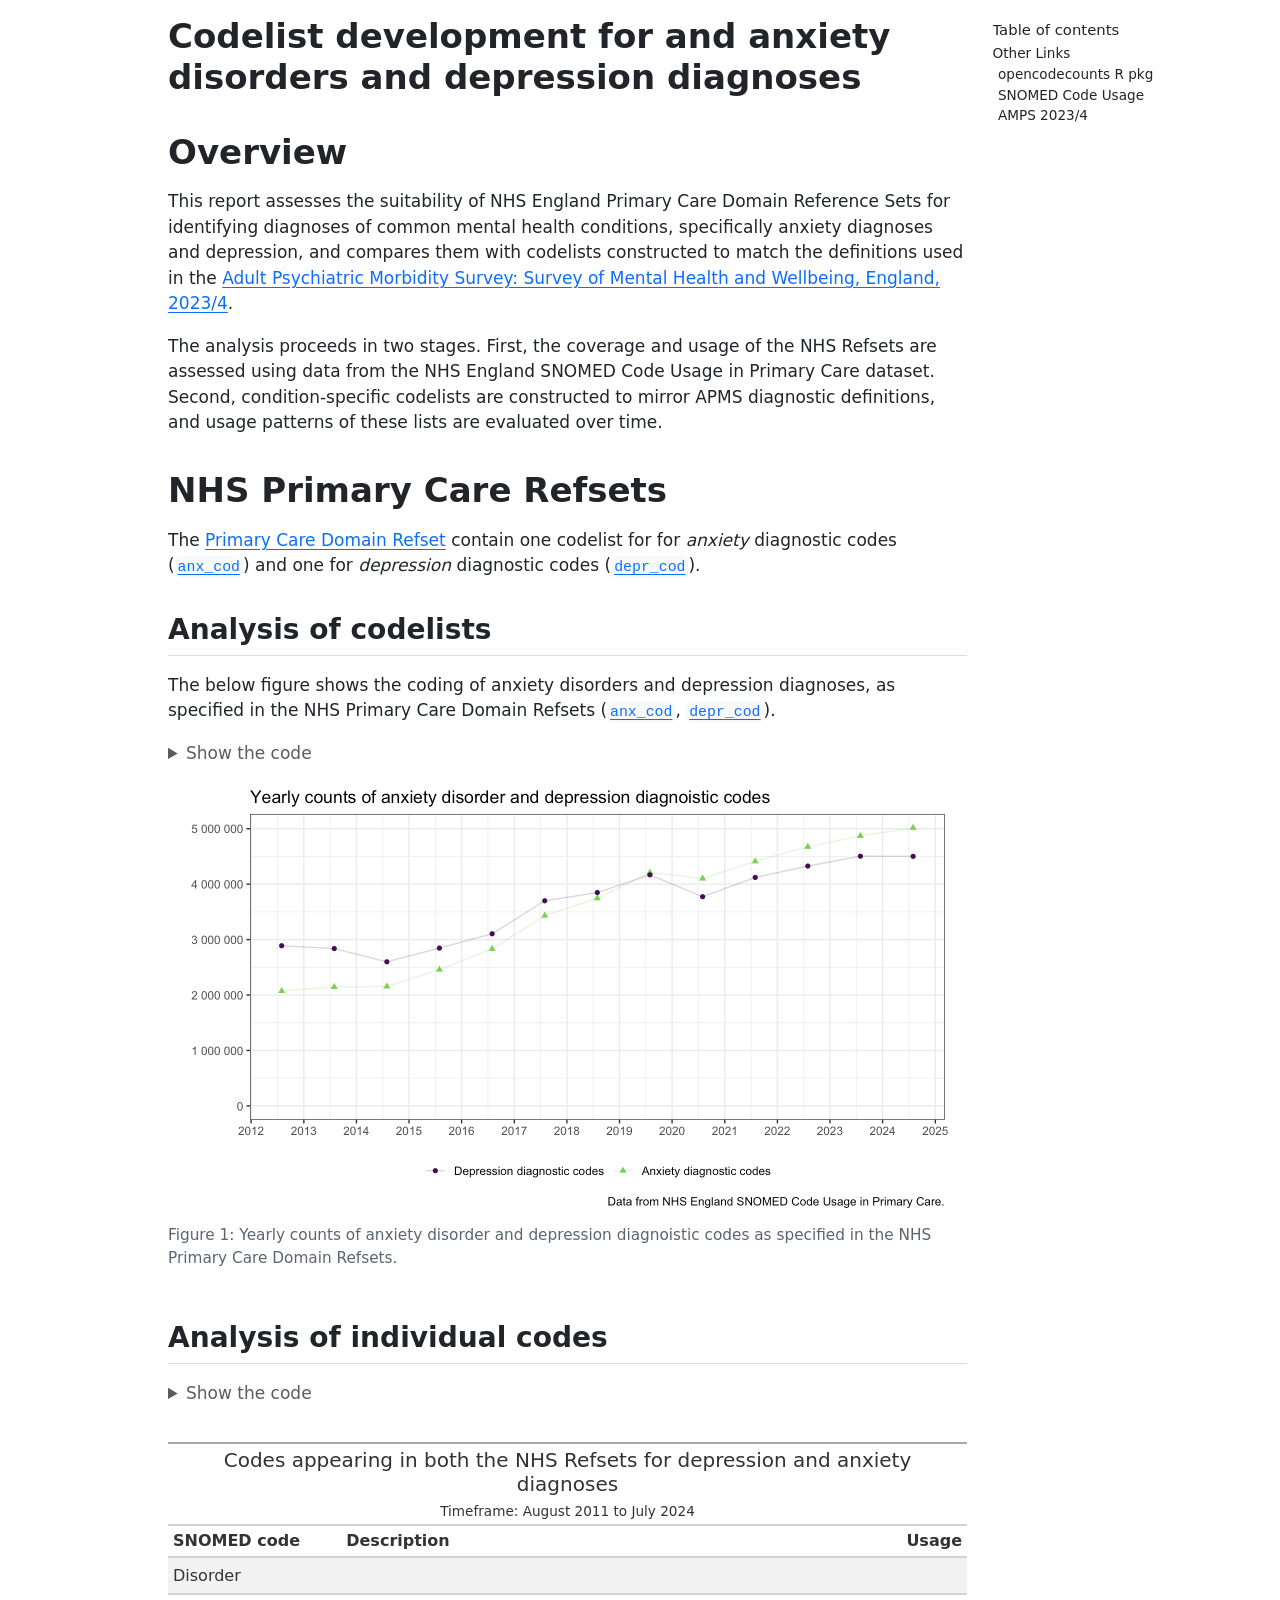
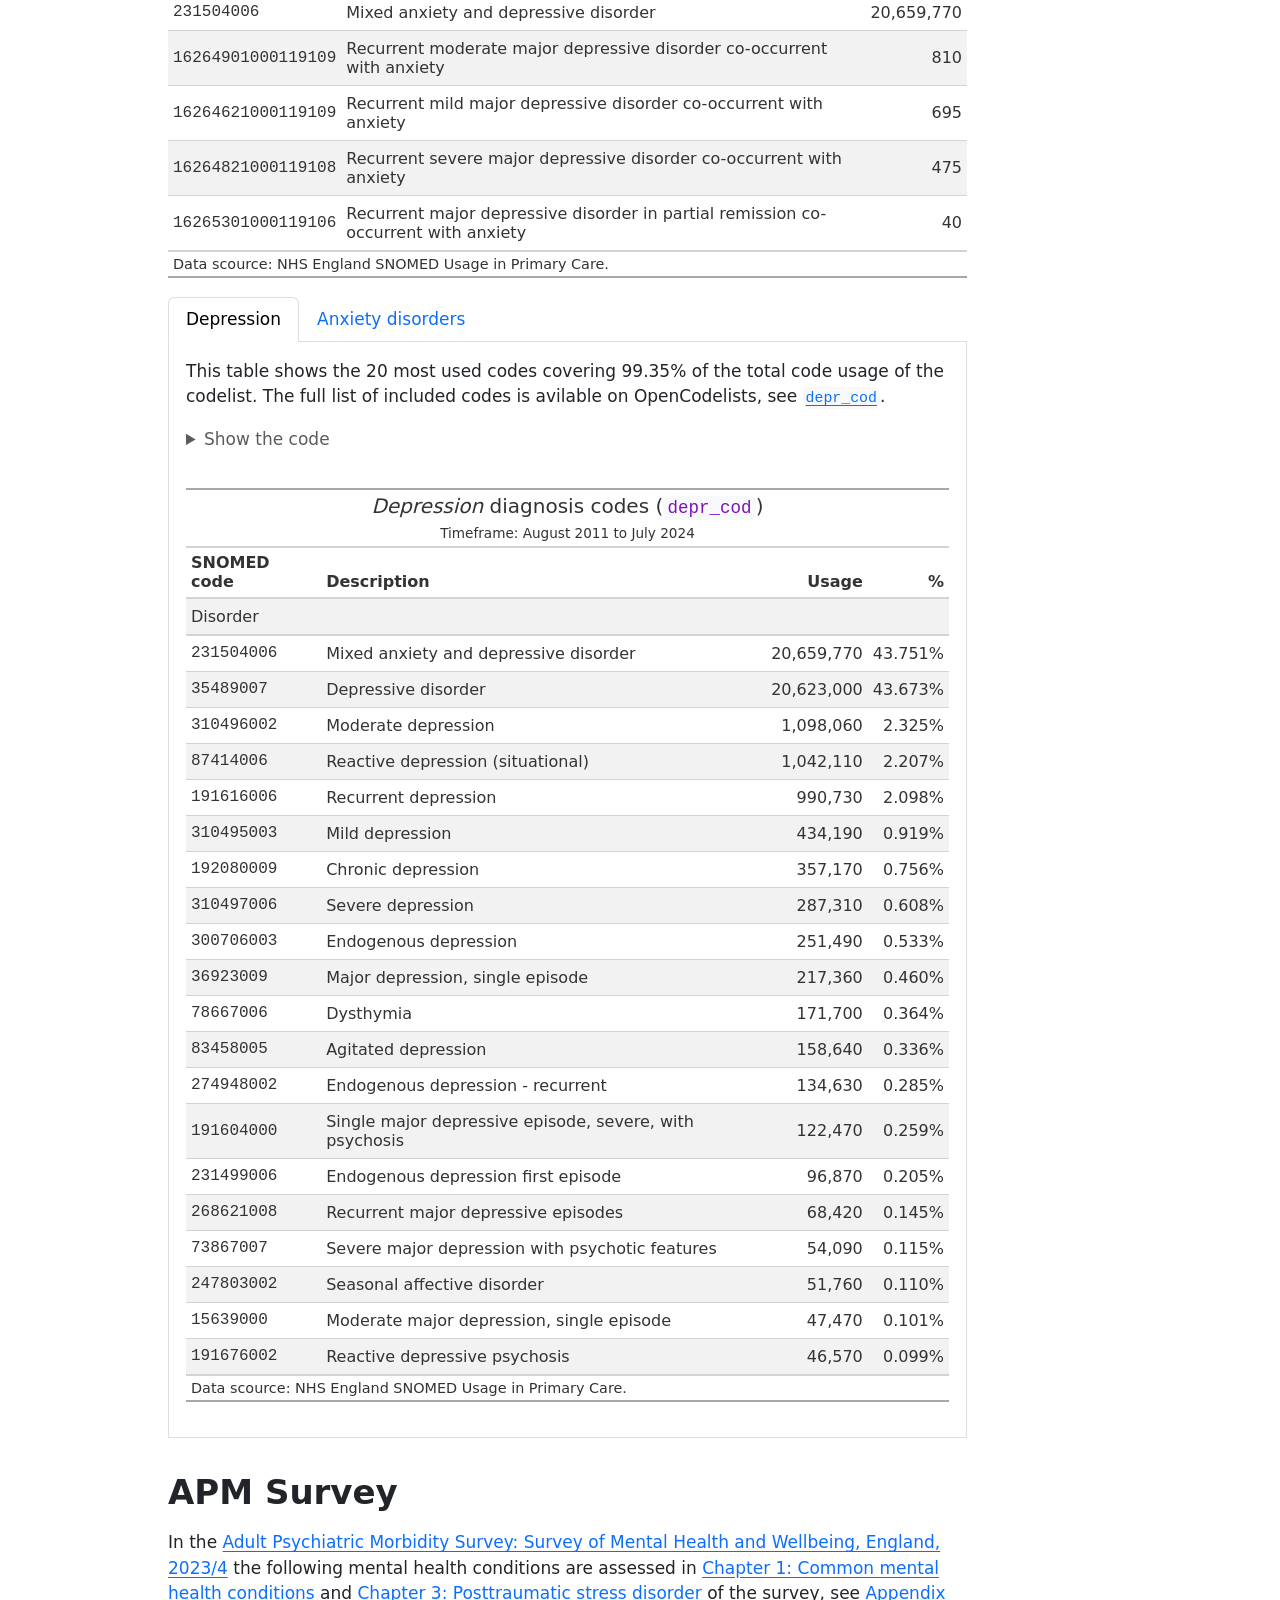
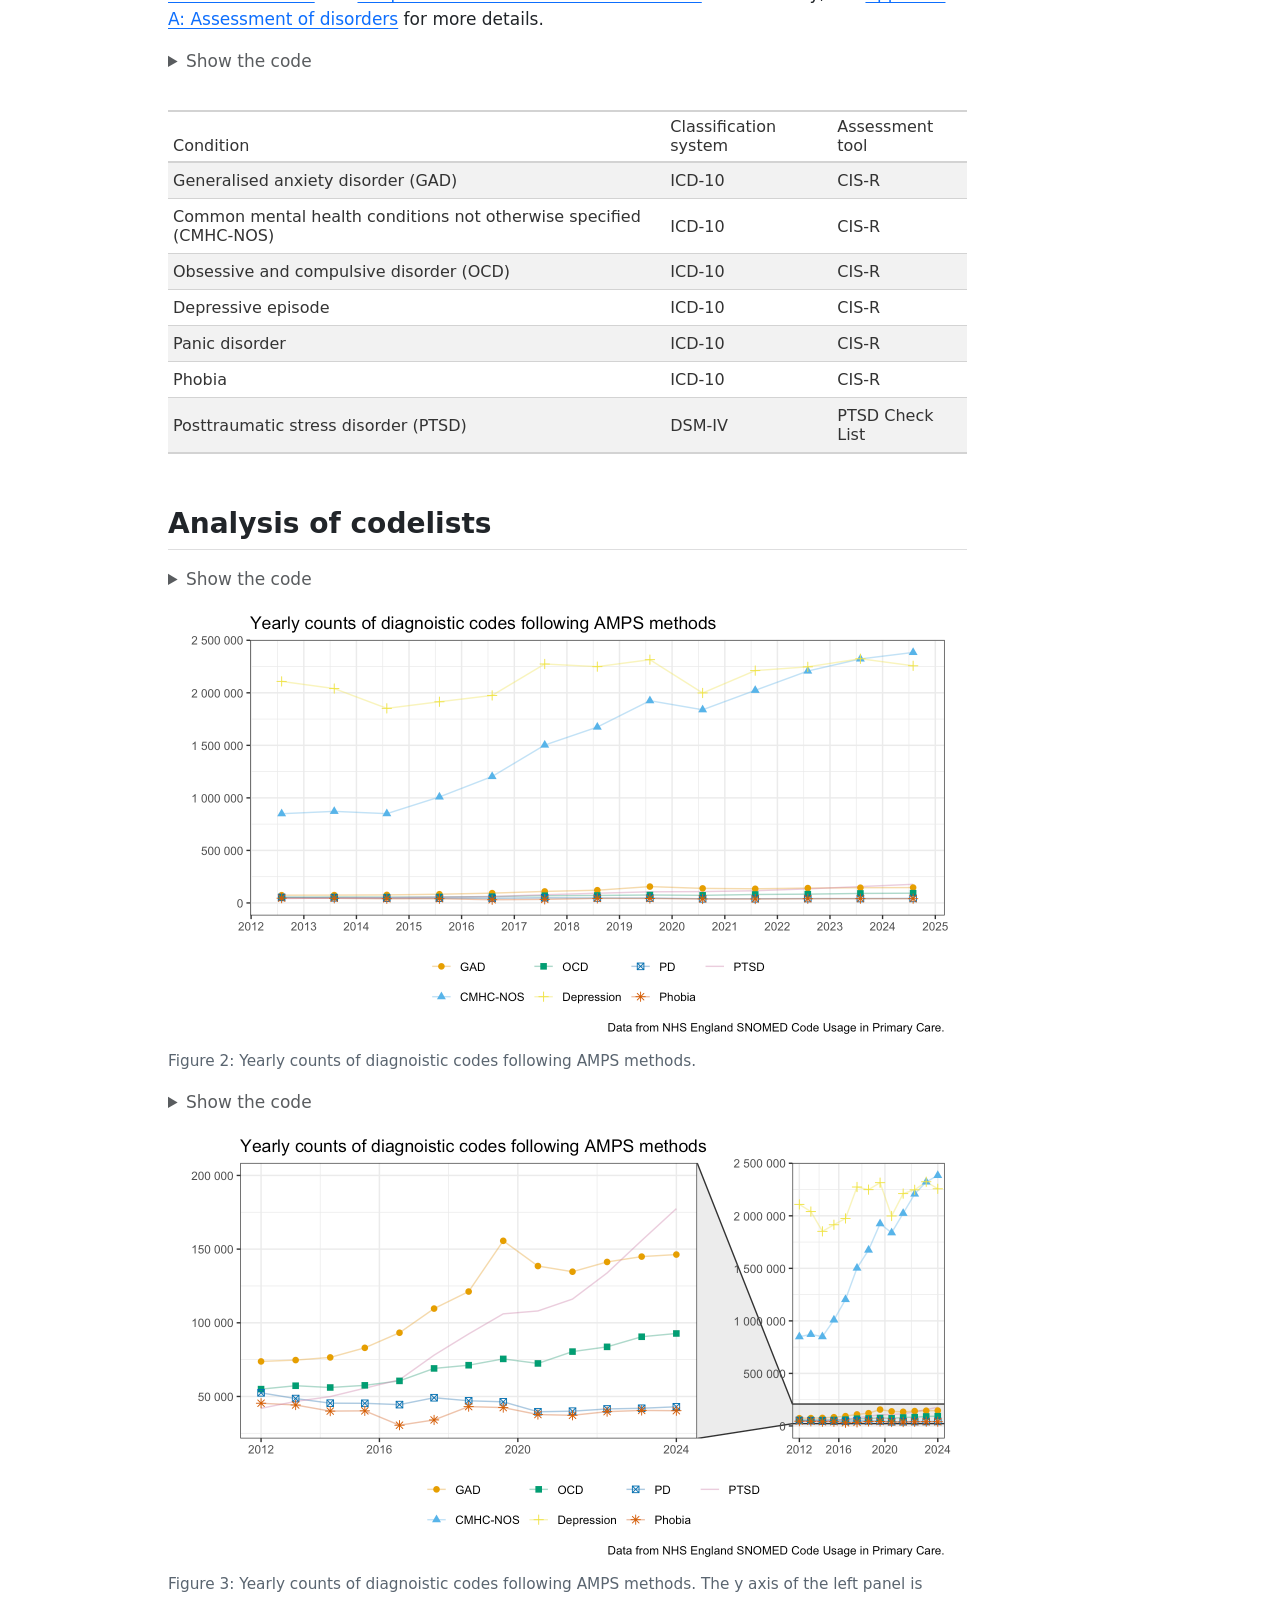
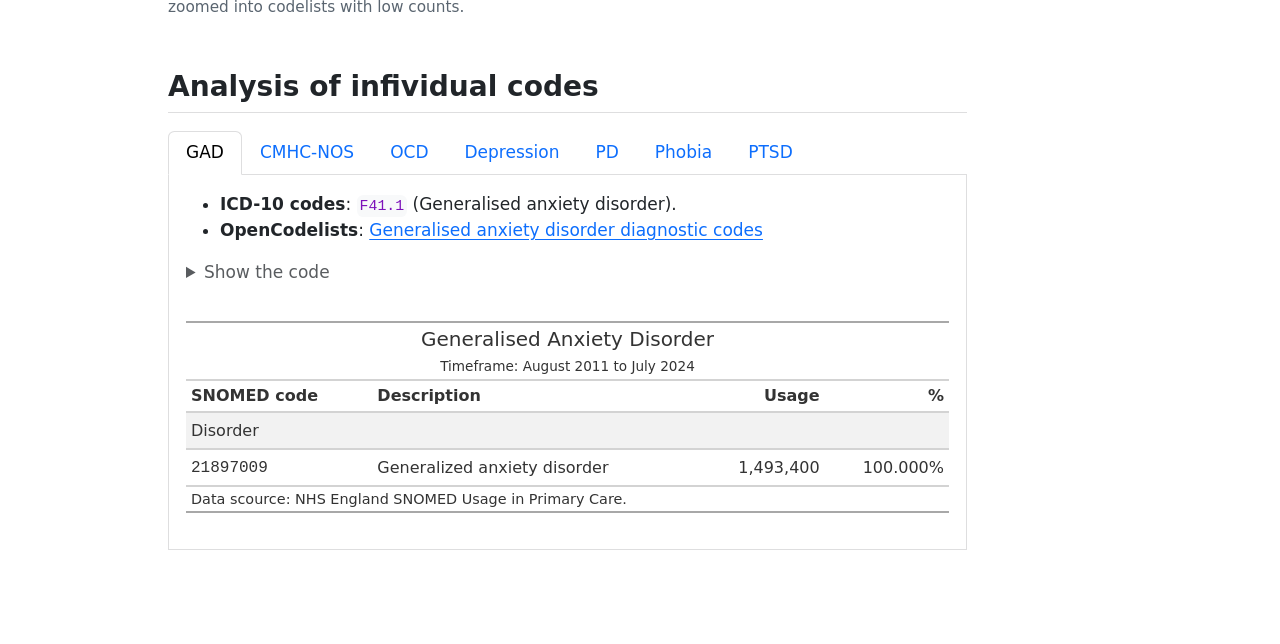
==== commit 173da8a6: "Built site for gh-pages" ====
--- a/index.html
+++ b/index.html
@@ -81,7 +81,8 @@
     <h2 id="toc-title">Table of contents</h2>
    
   <ul class="collapse">
-  <li><a href="#nhs-primary-care-refsets" id="toc-nhs-primary-care-refsets" class="nav-link active" data-scroll-target="#nhs-primary-care-refsets">NHS Primary Care Refsets</a>
+  <li><a href="#overview" id="toc-overview" class="nav-link active" data-scroll-target="#overview">Overview</a></li>
+  <li><a href="#nhs-primary-care-refsets" id="toc-nhs-primary-care-refsets" class="nav-link" data-scroll-target="#nhs-primary-care-refsets">NHS Primary Care Refsets</a>
   <ul class="collapse">
   <li><a href="#analysis-of-codelists" id="toc-analysis-of-codelists" class="nav-link" data-scroll-target="#analysis-of-codelists">Analysis of codelists</a></li>
   <li><a href="#analysis-of-individual-codes" id="toc-analysis-of-individual-codes" class="nav-link" data-scroll-target="#analysis-of-individual-codes">Analysis of individual codes</a></li>
@@ -92,7 +93,7 @@
   <li><a href="#analysis-of-infividual-codes" id="toc-analysis-of-infividual-codes" class="nav-link" data-scroll-target="#analysis-of-infividual-codes">Analysis of infividual codes</a></li>
   </ul></li>
   </ul>
-<div class="quarto-other-links"><h2>Other Links</h2><ul><li><a href="https://bennettoxford.github.io/opencodecounts/"><i class="bi bi-link-45deg"></i>opencodecounts R pkg</a></li><li><a href="https://digital.nhs.uk/data-and-information/publications/statistical/mi-snomed-code-usage-in-primary-care"><i class="bi bi-link-45deg"></i>SNOMED Code Usage</a></li></ul></div></nav>
+<div class="quarto-other-links"><h2>Other Links</h2><ul><li><a href="https://bennettoxford.github.io/opencodecounts/"><i class="bi bi-link-45deg"></i>opencodecounts R pkg</a></li><li><a href="https://digital.nhs.uk/data-and-information/publications/statistical/mi-snomed-code-usage-in-primary-care"><i class="bi bi-link-45deg"></i>SNOMED Code Usage</a></li><li><a href="https://digital.nhs.uk/data-and-information/publications/statistical/adult-psychiatric-morbidity-survey/survey-of-mental-health-and-wellbeing-england-2023-24"><i class="bi bi-link-45deg"></i>AMPS 2023/4</a></li></ul></div></nav>
 </div>
 <main class="content" id="quarto-document-content">
 
@@ -115,6 +116,11 @@
 </header>
 
 
+<section id="overview" class="level1">
+<h1>Overview</h1>
+<p>This report assesses the suitability of NHS England Primary Care Domain Reference Sets for identifying diagnoses of common mental health conditions, specifically anxiety diagnoses and depression, and compares them with codelists constructed to match the definitions used in the <a href="https://digital.nhs.uk/data-and-information/publications/statistical/adult-psychiatric-morbidity-survey/survey-of-mental-health-and-wellbeing-england-2023-24">Adult Psychiatric Morbidity Survey: Survey of Mental Health and Wellbeing, England, 2023/4</a>.</p>
+<p>The analysis proceeds in two stages. First, the coverage and usage of the NHS Refsets are assessed using data from the NHS England SNOMED Code Usage in Primary Care dataset. Second, condition-specific codelists are constructed to mirror APMS diagnostic definitions, and usage patterns of these lists are evaluated over time.</p>
+</section>
 <section id="nhs-primary-care-refsets" class="level1">
 <h1>NHS Primary Care Refsets</h1>
 <p>The <a href="https://digital.nhs.uk/data-and-information/data-collections-and-data-sets/data-collections/quality-and-outcomes-framework-qof/quality-and-outcome-framework-qof-business-rules/primary-care-domain-reference-set-portal">Primary Care Domain Refset</a> contain one codelist for for <em>anxiety</em> diagnostic codes (<a href="https://www.opencodelists.org/codelist/nhsd-primary-care-domain-refsets/anxiety-diagnostic-codes/20241205/"><code>anx_cod</code></a>) and one for <em>depression</em> diagnostic codes (<a href="https://www.opencodelists.org/codelist/nhsd-primary-care-domain-refsets/depr_cod/20241205/"><code>depr_cod</code></a>).</p>
@@ -196,6 +202,526 @@
 </section>
 <section id="analysis-of-individual-codes" class="level2">
 <h2 class="anchored" data-anchor-id="analysis-of-individual-codes">Analysis of individual codes</h2>
+<div class="cell">
+<details class="code-fold">
+<summary>Show the code</summary>
+<div class="sourceCode cell-code" id="cb2"><pre class="sourceCode r code-with-copy"><code class="sourceCode r"><span id="cb2-1"><a href="#cb2-1" aria-hidden="true" tabindex="-1"></a>overlap <span class="ot">&lt;-</span> <span class="fu">intersect</span>(depr_cod<span class="sc">$</span>code, anx_cod<span class="sc">$</span>code)</span>
+<span id="cb2-2"><a href="#cb2-2" aria-hidden="true" tabindex="-1"></a></span>
+<span id="cb2-3"><a href="#cb2-3" aria-hidden="true" tabindex="-1"></a>snomed_usage <span class="sc">|&gt;</span> </span>
+<span id="cb2-4"><a href="#cb2-4" aria-hidden="true" tabindex="-1"></a>  <span class="fu">filter</span>(snomed_code <span class="sc">%in%</span> overlap) <span class="sc">|&gt;</span> </span>
+<span id="cb2-5"><a href="#cb2-5" aria-hidden="true" tabindex="-1"></a>  <span class="fu">get_semantic_tag</span>() <span class="sc">|&gt;</span> </span>
+<span id="cb2-6"><a href="#cb2-6" aria-hidden="true" tabindex="-1"></a>  <span class="fu">summarise_code_counts</span>() <span class="sc">|&gt;</span> </span>
+<span id="cb2-7"><a href="#cb2-7" aria-hidden="true" tabindex="-1"></a>  <span class="fu">create_table_sem_tag</span>(</span>
+<span id="cb2-8"><a href="#cb2-8" aria-hidden="true" tabindex="-1"></a>    <span class="at">title =</span> <span class="fu">md</span>(<span class="st">"Codes appearing in both the NHS Refsets for depression and anxiety diagnoses"</span>),</span>
+<span id="cb2-9"><a href="#cb2-9" aria-hidden="true" tabindex="-1"></a>    <span class="at">subtitle =</span> <span class="st">"Timeframe: August 2011 to July 2024"</span></span>
+<span id="cb2-10"><a href="#cb2-10" aria-hidden="true" tabindex="-1"></a>  ) <span class="sc">|&gt;</span> </span>
+<span id="cb2-11"><a href="#cb2-11" aria-hidden="true" tabindex="-1"></a>  <span class="fu">cols_hide</span>(ratio_usage)</span></code><button title="Copy to Clipboard" class="code-copy-button"><i class="bi"></i></button></pre></div>
+</details>
+<div class="cell-output-display">
+<div id="fzqdacimth" style="padding-left:0px;padding-right:0px;padding-top:10px;padding-bottom:10px;overflow-x:auto;overflow-y:auto;width:auto;height:auto;">
+<style>#fzqdacimth table {
+  font-family: system-ui, 'Segoe UI', Roboto, Helvetica, Arial, sans-serif, 'Apple Color Emoji', 'Segoe UI Emoji', 'Segoe UI Symbol', 'Noto Color Emoji';
+  -webkit-font-smoothing: antialiased;
+  -moz-osx-font-smoothing: grayscale;
+}
+
+#fzqdacimth thead, #fzqdacimth tbody, #fzqdacimth tfoot, #fzqdacimth tr, #fzqdacimth td, #fzqdacimth th {
+  border-style: none;
+}
+
+#fzqdacimth p {
+  margin: 0;
+  padding: 0;
+}
+
+#fzqdacimth .gt_table {
+  display: table;
+  border-collapse: collapse;
+  line-height: normal;
+  margin-left: auto;
+  margin-right: auto;
+  color: #333333;
+  font-size: 16px;
+  font-weight: normal;
+  font-style: normal;
+  background-color: #FFFFFF;
+  width: 100%;
+  border-top-style: solid;
+  border-top-width: 2px;
+  border-top-color: #A8A8A8;
+  border-right-style: none;
+  border-right-width: 2px;
+  border-right-color: #D3D3D3;
+  border-bottom-style: solid;
+  border-bottom-width: 2px;
+  border-bottom-color: #A8A8A8;
+  border-left-style: none;
+  border-left-width: 2px;
+  border-left-color: #D3D3D3;
+}
+
+#fzqdacimth .gt_caption {
+  padding-top: 4px;
+  padding-bottom: 4px;
+}
+
+#fzqdacimth .gt_title {
+  color: #333333;
+  font-size: 125%;
+  font-weight: initial;
+  padding-top: 4px;
+  padding-bottom: 4px;
+  padding-left: 5px;
+  padding-right: 5px;
+  border-bottom-color: #FFFFFF;
+  border-bottom-width: 0;
+}
+
+#fzqdacimth .gt_subtitle {
+  color: #333333;
+  font-size: 85%;
+  font-weight: initial;
+  padding-top: 3px;
+  padding-bottom: 5px;
+  padding-left: 5px;
+  padding-right: 5px;
+  border-top-color: #FFFFFF;
+  border-top-width: 0;
+}
+
+#fzqdacimth .gt_heading {
+  background-color: #FFFFFF;
+  text-align: center;
+  border-bottom-color: #FFFFFF;
+  border-left-style: none;
+  border-left-width: 1px;
+  border-left-color: #D3D3D3;
+  border-right-style: none;
+  border-right-width: 1px;
+  border-right-color: #D3D3D3;
+}
+
+#fzqdacimth .gt_bottom_border {
+  border-bottom-style: solid;
+  border-bottom-width: 2px;
+  border-bottom-color: #D3D3D3;
+}
+
+#fzqdacimth .gt_col_headings {
+  border-top-style: solid;
+  border-top-width: 2px;
+  border-top-color: #D3D3D3;
+  border-bottom-style: solid;
+  border-bottom-width: 2px;
+  border-bottom-color: #D3D3D3;
+  border-left-style: none;
+  border-left-width: 1px;
+  border-left-color: #D3D3D3;
+  border-right-style: none;
+  border-right-width: 1px;
+  border-right-color: #D3D3D3;
+}
+
+#fzqdacimth .gt_col_heading {
+  color: #333333;
+  background-color: #FFFFFF;
+  font-size: 100%;
+  font-weight: normal;
+  text-transform: inherit;
+  border-left-style: none;
+  border-left-width: 1px;
+  border-left-color: #D3D3D3;
+  border-right-style: none;
+  border-right-width: 1px;
+  border-right-color: #D3D3D3;
+  vertical-align: bottom;
+  padding-top: 5px;
+  padding-bottom: 6px;
+  padding-left: 5px;
+  padding-right: 5px;
+  overflow-x: hidden;
+}
+
+#fzqdacimth .gt_column_spanner_outer {
+  color: #333333;
+  background-color: #FFFFFF;
+  font-size: 100%;
+  font-weight: normal;
+  text-transform: inherit;
+  padding-top: 0;
+  padding-bottom: 0;
+  padding-left: 4px;
+  padding-right: 4px;
+}
+
+#fzqdacimth .gt_column_spanner_outer:first-child {
+  padding-left: 0;
+}
+
+#fzqdacimth .gt_column_spanner_outer:last-child {
+  padding-right: 0;
+}
+
+#fzqdacimth .gt_column_spanner {
+  border-bottom-style: solid;
+  border-bottom-width: 2px;
+  border-bottom-color: #D3D3D3;
+  vertical-align: bottom;
+  padding-top: 5px;
+  padding-bottom: 5px;
+  overflow-x: hidden;
+  display: inline-block;
+  width: 100%;
+}
+
+#fzqdacimth .gt_spanner_row {
+  border-bottom-style: hidden;
+}
+
+#fzqdacimth .gt_group_heading {
+  padding-top: 8px;
+  padding-bottom: 8px;
+  padding-left: 5px;
+  padding-right: 5px;
+  color: #333333;
+  background-color: #FFFFFF;
+  font-size: 100%;
+  font-weight: initial;
+  text-transform: inherit;
+  border-top-style: solid;
+  border-top-width: 2px;
+  border-top-color: #D3D3D3;
+  border-bottom-style: solid;
+  border-bottom-width: 2px;
+  border-bottom-color: #D3D3D3;
+  border-left-style: none;
+  border-left-width: 1px;
+  border-left-color: #D3D3D3;
+  border-right-style: none;
+  border-right-width: 1px;
+  border-right-color: #D3D3D3;
+  vertical-align: middle;
+  text-align: left;
+}
+
+#fzqdacimth .gt_empty_group_heading {
+  padding: 0.5px;
+  color: #333333;
+  background-color: #FFFFFF;
+  font-size: 100%;
+  font-weight: initial;
+  border-top-style: solid;
+  border-top-width: 2px;
+  border-top-color: #D3D3D3;
+  border-bottom-style: solid;
+  border-bottom-width: 2px;
+  border-bottom-color: #D3D3D3;
+  vertical-align: middle;
+}
+
+#fzqdacimth .gt_from_md > :first-child {
+  margin-top: 0;
+}
+
+#fzqdacimth .gt_from_md > :last-child {
+  margin-bottom: 0;
+}
+
+#fzqdacimth .gt_row {
+  padding-top: 8px;
+  padding-bottom: 8px;
+  padding-left: 5px;
+  padding-right: 5px;
+  margin: 10px;
+  border-top-style: solid;
+  border-top-width: 1px;
+  border-top-color: #D3D3D3;
+  border-left-style: none;
+  border-left-width: 1px;
+  border-left-color: #D3D3D3;
+  border-right-style: none;
+  border-right-width: 1px;
+  border-right-color: #D3D3D3;
+  vertical-align: middle;
+  overflow-x: hidden;
+}
+
+#fzqdacimth .gt_stub {
+  color: #333333;
+  background-color: #FFFFFF;
+  font-size: 100%;
+  font-weight: initial;
+  text-transform: inherit;
+  border-right-style: solid;
+  border-right-width: 2px;
+  border-right-color: #D3D3D3;
+  padding-left: 5px;
+  padding-right: 5px;
+}
+
+#fzqdacimth .gt_stub_row_group {
+  color: #333333;
+  background-color: #FFFFFF;
+  font-size: 100%;
+  font-weight: initial;
+  text-transform: inherit;
+  border-right-style: solid;
+  border-right-width: 2px;
+  border-right-color: #D3D3D3;
+  padding-left: 5px;
+  padding-right: 5px;
+  vertical-align: top;
+}
+
+#fzqdacimth .gt_row_group_first td {
+  border-top-width: 2px;
+}
+
+#fzqdacimth .gt_row_group_first th {
+  border-top-width: 2px;
+}
+
+#fzqdacimth .gt_summary_row {
+  color: #333333;
+  background-color: #FFFFFF;
+  text-transform: inherit;
+  padding-top: 8px;
+  padding-bottom: 8px;
+  padding-left: 5px;
+  padding-right: 5px;
+}
+
+#fzqdacimth .gt_first_summary_row {
+  border-top-style: solid;
+  border-top-color: #D3D3D3;
+}
+
+#fzqdacimth .gt_first_summary_row.thick {
+  border-top-width: 2px;
+}
+
+#fzqdacimth .gt_last_summary_row {
+  padding-top: 8px;
+  padding-bottom: 8px;
+  padding-left: 5px;
+  padding-right: 5px;
+  border-bottom-style: solid;
+  border-bottom-width: 2px;
+  border-bottom-color: #D3D3D3;
+}
+
+#fzqdacimth .gt_grand_summary_row {
+  color: #333333;
+  background-color: #FFFFFF;
+  text-transform: inherit;
+  padding-top: 8px;
+  padding-bottom: 8px;
+  padding-left: 5px;
+  padding-right: 5px;
+}
+
+#fzqdacimth .gt_first_grand_summary_row {
+  padding-top: 8px;
+  padding-bottom: 8px;
+  padding-left: 5px;
+  padding-right: 5px;
+  border-top-style: double;
+  border-top-width: 6px;
+  border-top-color: #D3D3D3;
+}
+
+#fzqdacimth .gt_last_grand_summary_row_top {
+  padding-top: 8px;
+  padding-bottom: 8px;
+  padding-left: 5px;
+  padding-right: 5px;
+  border-bottom-style: double;
+  border-bottom-width: 6px;
+  border-bottom-color: #D3D3D3;
+}
+
+#fzqdacimth .gt_striped {
+  background-color: rgba(128, 128, 128, 0.05);
+}
+
+#fzqdacimth .gt_table_body {
+  border-top-style: solid;
+  border-top-width: 2px;
+  border-top-color: #D3D3D3;
+  border-bottom-style: solid;
+  border-bottom-width: 2px;
+  border-bottom-color: #D3D3D3;
+}
+
+#fzqdacimth .gt_footnotes {
+  color: #333333;
+  background-color: #FFFFFF;
+  border-bottom-style: none;
+  border-bottom-width: 2px;
+  border-bottom-color: #D3D3D3;
+  border-left-style: none;
+  border-left-width: 2px;
+  border-left-color: #D3D3D3;
+  border-right-style: none;
+  border-right-width: 2px;
+  border-right-color: #D3D3D3;
+}
+
+#fzqdacimth .gt_footnote {
+  margin: 0px;
+  font-size: 90%;
+  padding-top: 4px;
+  padding-bottom: 4px;
+  padding-left: 5px;
+  padding-right: 5px;
+}
+
+#fzqdacimth .gt_sourcenotes {
+  color: #333333;
+  background-color: #FFFFFF;
+  border-bottom-style: none;
+  border-bottom-width: 2px;
+  border-bottom-color: #D3D3D3;
+  border-left-style: none;
+  border-left-width: 2px;
+  border-left-color: #D3D3D3;
+  border-right-style: none;
+  border-right-width: 2px;
+  border-right-color: #D3D3D3;
+}
+
+#fzqdacimth .gt_sourcenote {
+  font-size: 90%;
+  padding-top: 4px;
+  padding-bottom: 4px;
+  padding-left: 5px;
+  padding-right: 5px;
+}
+
+#fzqdacimth .gt_left {
+  text-align: left;
+}
+
+#fzqdacimth .gt_center {
+  text-align: center;
+}
+
+#fzqdacimth .gt_right {
+  text-align: right;
+  font-variant-numeric: tabular-nums;
+}
+
+#fzqdacimth .gt_font_normal {
+  font-weight: normal;
+}
+
+#fzqdacimth .gt_font_bold {
+  font-weight: bold;
+}
+
+#fzqdacimth .gt_font_italic {
+  font-style: italic;
+}
+
+#fzqdacimth .gt_super {
+  font-size: 65%;
+}
+
+#fzqdacimth .gt_footnote_marks {
+  font-size: 75%;
+  vertical-align: 0.4em;
+  position: initial;
+}
+
+#fzqdacimth .gt_asterisk {
+  font-size: 100%;
+  vertical-align: 0;
+}
+
+#fzqdacimth .gt_indent_1 {
+  text-indent: 5px;
+}
+
+#fzqdacimth .gt_indent_2 {
+  text-indent: 10px;
+}
+
+#fzqdacimth .gt_indent_3 {
+  text-indent: 15px;
+}
+
+#fzqdacimth .gt_indent_4 {
+  text-indent: 20px;
+}
+
+#fzqdacimth .gt_indent_5 {
+  text-indent: 25px;
+}
+
+#fzqdacimth .katex-display {
+  display: inline-flex !important;
+  margin-bottom: 0.75em !important;
+}
+
+#fzqdacimth div.Reactable > div.rt-table > div.rt-thead > div.rt-tr.rt-tr-group-header > div.rt-th-group:after {
+  height: 0px !important;
+}
+</style>
+
+<table class="gt_table caption-top table table-sm table-striped small" data-quarto-postprocess="true" data-quarto-disable-processing="false" data-quarto-bootstrap="false">
+<thead>
+<tr class="gt_heading header">
+<th colspan="3" class="gt_heading gt_title gt_font_normal">Codes appearing in both the NHS Refsets for depression and anxiety diagnoses</th>
+</tr>
+<tr class="gt_heading even">
+<th colspan="3" class="gt_heading gt_subtitle gt_font_normal gt_bottom_border">Timeframe: August 2011 to July 2024</th>
+</tr>
+<tr class="gt_col_headings header">
+<th id="snomed_code" class="gt_col_heading gt_columns_bottom_border gt_left" data-quarto-table-cell-role="th" style="font-weight: bold" scope="col">SNOMED code</th>
+<th id="description_short" class="gt_col_heading gt_columns_bottom_border gt_left" data-quarto-table-cell-role="th" style="font-weight: bold" scope="col">Description</th>
+<th id="usage" class="gt_col_heading gt_columns_bottom_border gt_right" data-quarto-table-cell-role="th" style="font-weight: bold" scope="col">Usage</th>
+</tr>
+</thead>
+<tbody class="gt_table_body">
+<tr class="gt_group_heading_row odd">
+<td colspan="3" id="Disorder" class="gt_group_heading" data-quarto-table-cell-role="th" scope="colgroup">Disorder</td>
+</tr>
+<tr class="gt_row_group_first even">
+<td class="gt_row gt_left" headers="Disorder  snomed_code" style="font-family: 'Courier New'">231504006</td>
+<td class="gt_row gt_left" headers="Disorder  description_short">Mixed anxiety and depressive disorder</td>
+<td class="gt_row gt_right" headers="Disorder  usage">20,659,770</td>
+</tr>
+<tr class="odd">
+<td class="gt_row gt_left" headers="Disorder  snomed_code" style="font-family: 'Courier New'">16264901000119109</td>
+<td class="gt_row gt_left" headers="Disorder  description_short">Recurrent moderate major depressive disorder co-occurrent with anxiety</td>
+<td class="gt_row gt_right" headers="Disorder  usage">810</td>
+</tr>
+<tr class="even">
+<td class="gt_row gt_left" headers="Disorder  snomed_code" style="font-family: 'Courier New'">16264621000119109</td>
+<td class="gt_row gt_left" headers="Disorder  description_short">Recurrent mild major depressive disorder co-occurrent with anxiety</td>
+<td class="gt_row gt_right" headers="Disorder  usage">695</td>
+</tr>
+<tr class="odd">
+<td class="gt_row gt_left" headers="Disorder  snomed_code" style="font-family: 'Courier New'">16264821000119108</td>
+<td class="gt_row gt_left" headers="Disorder  description_short">Recurrent severe major depressive disorder co-occurrent with anxiety</td>
+<td class="gt_row gt_right" headers="Disorder  usage">475</td>
+</tr>
+<tr class="even">
+<td class="gt_row gt_left" headers="Disorder  snomed_code" style="font-family: 'Courier New'">16265301000119106</td>
+<td class="gt_row gt_left" headers="Disorder  description_short">Recurrent major depressive disorder in partial remission co-occurrent with anxiety</td>
+<td class="gt_row gt_right" headers="Disorder  usage">40</td>
+</tr>
+</tbody><tfoot class="gt_sourcenotes">
+<tr class="odd">
+<td colspan="3" class="gt_sourcenote">Data scource: NHS England SNOMED Usage in Primary Care.</td>
+</tr>
+</tfoot>
+
+</table>
+
+</div>
+</div>
+</div>
 <div class="tabset-margin-container"></div><div class="panel-tabset">
 <ul class="nav nav-tabs" role="tablist"><li class="nav-item" role="presentation"><a class="nav-link active" id="tabset-1-1-tab" data-bs-toggle="tab" data-bs-target="#tabset-1-1" role="tab" aria-controls="tabset-1-1" aria-selected="true" href="">Depression</a></li><li class="nav-item" role="presentation"><a class="nav-link" id="tabset-1-2-tab" data-bs-toggle="tab" data-bs-target="#tabset-1-2" role="tab" aria-controls="tabset-1-2" aria-selected="false" href="">Anxiety disorders</a></li></ul>
 <div class="tab-content">
@@ -204,38 +730,38 @@
 <div class="cell">
 <details class="code-fold">
 <summary>Show the code</summary>
-<div class="sourceCode cell-code" id="cb2"><pre class="sourceCode r code-with-copy"><code class="sourceCode r"><span id="cb2-1"><a href="#cb2-1" aria-hidden="true" tabindex="-1"></a><span class="co"># Display formatted table</span></span>
-<span id="cb2-2"><a href="#cb2-2" aria-hidden="true" tabindex="-1"></a>tab_depr_cod_counts <span class="ot">&lt;-</span> depr_cod_counts <span class="sc">|&gt;</span></span>
-<span id="cb2-3"><a href="#cb2-3" aria-hidden="true" tabindex="-1"></a>  <span class="fu">create_table_sem_tag</span>(</span>
-<span id="cb2-4"><a href="#cb2-4" aria-hidden="true" tabindex="-1"></a>    <span class="at">title =</span> <span class="fu">md</span>(<span class="st">"*Depression* diagnosis codes (`depr_cod`)"</span>),</span>
-<span id="cb2-5"><a href="#cb2-5" aria-hidden="true" tabindex="-1"></a>    <span class="at">subtitle =</span> <span class="st">"Timeframe: August 2011 to July 2024"</span></span>
-<span id="cb2-6"><a href="#cb2-6" aria-hidden="true" tabindex="-1"></a>    )</span>
-<span id="cb2-7"><a href="#cb2-7" aria-hidden="true" tabindex="-1"></a></span>
-<span id="cb2-8"><a href="#cb2-8" aria-hidden="true" tabindex="-1"></a><span class="fu">gtsave</span>(</span>
-<span id="cb2-9"><a href="#cb2-9" aria-hidden="true" tabindex="-1"></a>  tab_depr_cod_counts,</span>
-<span id="cb2-10"><a href="#cb2-10" aria-hidden="true" tabindex="-1"></a>  <span class="fu">here</span>(<span class="st">"output"</span>, <span class="st">"tables"</span>, <span class="st">"cod_devel"</span>, <span class="st">"dx"</span>, <span class="st">"tab_depr_cod_usage.png"</span>)</span>
-<span id="cb2-11"><a href="#cb2-11" aria-hidden="true" tabindex="-1"></a>  )</span>
-<span id="cb2-12"><a href="#cb2-12" aria-hidden="true" tabindex="-1"></a></span>
-<span id="cb2-13"><a href="#cb2-13" aria-hidden="true" tabindex="-1"></a>tab_depr_cod_counts</span></code><button title="Copy to Clipboard" class="code-copy-button"><i class="bi"></i></button></pre></div>
+<div class="sourceCode cell-code" id="cb3"><pre class="sourceCode r code-with-copy"><code class="sourceCode r"><span id="cb3-1"><a href="#cb3-1" aria-hidden="true" tabindex="-1"></a><span class="co"># Display formatted table</span></span>
+<span id="cb3-2"><a href="#cb3-2" aria-hidden="true" tabindex="-1"></a>tab_depr_cod_counts <span class="ot">&lt;-</span> depr_cod_counts <span class="sc">|&gt;</span></span>
+<span id="cb3-3"><a href="#cb3-3" aria-hidden="true" tabindex="-1"></a>  <span class="fu">create_table_sem_tag</span>(</span>
+<span id="cb3-4"><a href="#cb3-4" aria-hidden="true" tabindex="-1"></a>    <span class="at">title =</span> <span class="fu">md</span>(<span class="st">"*Depression* diagnosis codes (`depr_cod`)"</span>),</span>
+<span id="cb3-5"><a href="#cb3-5" aria-hidden="true" tabindex="-1"></a>    <span class="at">subtitle =</span> <span class="st">"Timeframe: August 2011 to July 2024"</span></span>
+<span id="cb3-6"><a href="#cb3-6" aria-hidden="true" tabindex="-1"></a>    )</span>
+<span id="cb3-7"><a href="#cb3-7" aria-hidden="true" tabindex="-1"></a></span>
+<span id="cb3-8"><a href="#cb3-8" aria-hidden="true" tabindex="-1"></a><span class="fu">gtsave</span>(</span>
+<span id="cb3-9"><a href="#cb3-9" aria-hidden="true" tabindex="-1"></a>  tab_depr_cod_counts,</span>
+<span id="cb3-10"><a href="#cb3-10" aria-hidden="true" tabindex="-1"></a>  <span class="fu">here</span>(<span class="st">"output"</span>, <span class="st">"tables"</span>, <span class="st">"cod_devel"</span>, <span class="st">"dx"</span>, <span class="st">"tab_depr_cod_usage.png"</span>)</span>
+<span id="cb3-11"><a href="#cb3-11" aria-hidden="true" tabindex="-1"></a>  )</span>
+<span id="cb3-12"><a href="#cb3-12" aria-hidden="true" tabindex="-1"></a></span>
+<span id="cb3-13"><a href="#cb3-13" aria-hidden="true" tabindex="-1"></a>tab_depr_cod_counts</span></code><button title="Copy to Clipboard" class="code-copy-button"><i class="bi"></i></button></pre></div>
 </details>
 <div class="cell-output-display">
-<div id="akcrsgzlhp" style="padding-left:0px;padding-right:0px;padding-top:10px;padding-bottom:10px;overflow-x:auto;overflow-y:auto;width:auto;height:auto;">
-<style>#akcrsgzlhp table {
+<div id="uugxiechnf" style="padding-left:0px;padding-right:0px;padding-top:10px;padding-bottom:10px;overflow-x:auto;overflow-y:auto;width:auto;height:auto;">
+<style>#uugxiechnf table {
   font-family: system-ui, 'Segoe UI', Roboto, Helvetica, Arial, sans-serif, 'Apple Color Emoji', 'Segoe UI Emoji', 'Segoe UI Symbol', 'Noto Color Emoji';
   -webkit-font-smoothing: antialiased;
   -moz-osx-font-smoothing: grayscale;
 }
 
-#akcrsgzlhp thead, #akcrsgzlhp tbody, #akcrsgzlhp tfoot, #akcrsgzlhp tr, #akcrsgzlhp td, #akcrsgzlhp th {
+#uugxiechnf thead, #uugxiechnf tbody, #uugxiechnf tfoot, #uugxiechnf tr, #uugxiechnf td, #uugxiechnf th {
   border-style: none;
 }
 
-#akcrsgzlhp p {
+#uugxiechnf p {
   margin: 0;
   padding: 0;
 }
 
-#akcrsgzlhp .gt_table {
+#uugxiechnf .gt_table {
   display: table;
   border-collapse: collapse;
   line-height: normal;
@@ -261,12 +787,12 @@
   border-left-color: #D3D3D3;
 }
 
-#akcrsgzlhp .gt_caption {
+#uugxiechnf .gt_caption {
   padding-top: 4px;
   padding-bottom: 4px;
 }
 
-#akcrsgzlhp .gt_title {
+#uugxiechnf .gt_title {
   color: #333333;
   font-size: 125%;
   font-weight: initial;
@@ -278,7 +804,7 @@
   border-bottom-width: 0;
 }
 
-#akcrsgzlhp .gt_subtitle {
+#uugxiechnf .gt_subtitle {
   color: #333333;
   font-size: 85%;
   font-weight: initial;
@@ -290,7 +816,7 @@
   border-top-width: 0;
 }
 
-#akcrsgzlhp .gt_heading {
+#uugxiechnf .gt_heading {
   background-color: #FFFFFF;
   text-align: center;
   border-bottom-color: #FFFFFF;
@@ -302,13 +828,13 @@
   border-right-color: #D3D3D3;
 }
 
-#akcrsgzlhp .gt_bottom_border {
-  border-bottom-style: solid;
-  border-bottom-width: 2px;
-  border-bottom-color: #D3D3D3;
-}
-
-#akcrsgzlhp .gt_col_headings {
+#uugxiechnf .gt_bottom_border {
+  border-bottom-style: solid;
+  border-bottom-width: 2px;
+  border-bottom-color: #D3D3D3;
+}
+
+#uugxiechnf .gt_col_headings {
   border-top-style: solid;
   border-top-width: 2px;
   border-top-color: #D3D3D3;
@@ -323,7 +849,7 @@
   border-right-color: #D3D3D3;
 }
 
-#akcrsgzlhp .gt_col_heading {
+#uugxiechnf .gt_col_heading {
   color: #333333;
   background-color: #FFFFFF;
   font-size: 100%;
@@ -343,7 +869,7 @@
   overflow-x: hidden;
 }
 
-#akcrsgzlhp .gt_column_spanner_outer {
+#uugxiechnf .gt_column_spanner_outer {
   color: #333333;
   background-color: #FFFFFF;
   font-size: 100%;
@@ -355,15 +881,15 @@
   padding-right: 4px;
 }
 
-#akcrsgzlhp .gt_column_spanner_outer:first-child {
+#uugxiechnf .gt_column_spanner_outer:first-child {
   padding-left: 0;
 }
 
-#akcrsgzlhp .gt_column_spanner_outer:last-child {
+#uugxiechnf .gt_column_spanner_outer:last-child {
   padding-right: 0;
 }
 
-#akcrsgzlhp .gt_column_spanner {
+#uugxiechnf .gt_column_spanner {
   border-bottom-style: solid;
   border-bottom-width: 2px;
   border-bottom-color: #D3D3D3;
@@ -375,11 +901,11 @@
   width: 100%;
 }
 
-#akcrsgzlhp .gt_spanner_row {
+#uugxiechnf .gt_spanner_row {
   border-bottom-style: hidden;
 }
 
-#akcrsgzlhp .gt_group_heading {
+#uugxiechnf .gt_group_heading {
   padding-top: 8px;
   padding-bottom: 8px;
   padding-left: 5px;
@@ -405,7 +931,7 @@
   text-align: left;
 }
 
-#akcrsgzlhp .gt_empty_group_heading {
+#uugxiechnf .gt_empty_group_heading {
   padding: 0.5px;
   color: #333333;
   background-color: #FFFFFF;
@@ -420,15 +946,15 @@
   vertical-align: middle;
 }
 
-#akcrsgzlhp .gt_from_md > :first-child {
+#uugxiechnf .gt_from_md > :first-child {
   margin-top: 0;
 }
 
-#akcrsgzlhp .gt_from_md > :last-child {
+#uugxiechnf .gt_from_md > :last-child {
   margin-bottom: 0;
 }
 
-#akcrsgzlhp .gt_row {
+#uugxiechnf .gt_row {
   padding-top: 8px;
   padding-bottom: 8px;
   padding-left: 5px;
@@ -447,7 +973,7 @@
   overflow-x: hidden;
 }
 
-#akcrsgzlhp .gt_stub {
+#uugxiechnf .gt_stub {
   color: #333333;
   background-color: #FFFFFF;
   font-size: 100%;
@@ -460,7 +986,7 @@
   padding-right: 5px;
 }
 
-#akcrsgzlhp .gt_stub_row_group {
+#uugxiechnf .gt_stub_row_group {
   color: #333333;
   background-color: #FFFFFF;
   font-size: 100%;
@@ -474,54 +1000,54 @@
   vertical-align: top;
 }
 
-#akcrsgzlhp .gt_row_group_first td {
-  border-top-width: 2px;
-}
-
-#akcrsgzlhp .gt_row_group_first th {
-  border-top-width: 2px;
-}
-
-#akcrsgzlhp .gt_summary_row {
-  color: #333333;
-  background-color: #FFFFFF;
-  text-transform: inherit;
-  padding-top: 8px;
-  padding-bottom: 8px;
-  padding-left: 5px;
-  padding-right: 5px;
-}
-
-#akcrsgzlhp .gt_first_summary_row {
-  border-top-style: solid;
-  border-top-color: #D3D3D3;
-}
-
-#akcrsgzlhp .gt_first_summary_row.thick {
-  border-top-width: 2px;
-}
-
-#akcrsgzlhp .gt_last_summary_row {
-  padding-top: 8px;
-  padding-bottom: 8px;
-  padding-left: 5px;
-  padding-right: 5px;
-  border-bottom-style: solid;
-  border-bottom-width: 2px;
-  border-bottom-color: #D3D3D3;
-}
-
-#akcrsgzlhp .gt_grand_summary_row {
-  color: #333333;
-  background-color: #FFFFFF;
-  text-transform: inherit;
-  padding-top: 8px;
-  padding-bottom: 8px;
-  padding-left: 5px;
-  padding-right: 5px;
-}
-
-#akcrsgzlhp .gt_first_grand_summary_row {
+#uugxiechnf .gt_row_group_first td {
+  border-top-width: 2px;
+}
+
+#uugxiechnf .gt_row_group_first th {
+  border-top-width: 2px;
+}
+
+#uugxiechnf .gt_summary_row {
+  color: #333333;
+  background-color: #FFFFFF;
+  text-transform: inherit;
+  padding-top: 8px;
+  padding-bottom: 8px;
+  padding-left: 5px;
+  padding-right: 5px;
+}
+
+#uugxiechnf .gt_first_summary_row {
+  border-top-style: solid;
+  border-top-color: #D3D3D3;
+}
+
+#uugxiechnf .gt_first_summary_row.thick {
+  border-top-width: 2px;
+}
+
+#uugxiechnf .gt_last_summary_row {
+  padding-top: 8px;
+  padding-bottom: 8px;
+  padding-left: 5px;
+  padding-right: 5px;
+  border-bottom-style: solid;
+  border-bottom-width: 2px;
+  border-bottom-color: #D3D3D3;
+}
+
+#uugxiechnf .gt_grand_summary_row {
+  color: #333333;
+  background-color: #FFFFFF;
+  text-transform: inherit;
+  padding-top: 8px;
+  padding-bottom: 8px;
+  padding-left: 5px;
+  padding-right: 5px;
+}
+
+#uugxiechnf .gt_first_grand_summary_row {
   padding-top: 8px;
   padding-bottom: 8px;
   padding-left: 5px;
@@ -531,7 +1057,7 @@
   border-top-color: #D3D3D3;
 }
 
-#akcrsgzlhp .gt_last_grand_summary_row_top {
+#uugxiechnf .gt_last_grand_summary_row_top {
   padding-top: 8px;
   padding-bottom: 8px;
   padding-left: 5px;
@@ -541,20 +1067,20 @@
   border-bottom-color: #D3D3D3;
 }
 
-#akcrsgzlhp .gt_striped {
+#uugxiechnf .gt_striped {
   background-color: rgba(128, 128, 128, 0.05);
 }
 
-#akcrsgzlhp .gt_table_body {
-  border-top-style: solid;
-  border-top-width: 2px;
-  border-top-color: #D3D3D3;
-  border-bottom-style: solid;
-  border-bottom-width: 2px;
-  border-bottom-color: #D3D3D3;
-}
-
-#akcrsgzlhp .gt_footnotes {
+#uugxiechnf .gt_table_body {
+  border-top-style: solid;
+  border-top-width: 2px;
+  border-top-color: #D3D3D3;
+  border-bottom-style: solid;
+  border-bottom-width: 2px;
+  border-bottom-color: #D3D3D3;
+}
+
+#uugxiechnf .gt_footnotes {
   color: #333333;
   background-color: #FFFFFF;
   border-bottom-style: none;
@@ -568,7 +1094,7 @@
   border-right-color: #D3D3D3;
 }
 
-#akcrsgzlhp .gt_footnote {
+#uugxiechnf .gt_footnote {
   margin: 0px;
   font-size: 90%;
   padding-top: 4px;
@@ -577,7 +1103,7 @@
   padding-right: 5px;
 }
 
-#akcrsgzlhp .gt_sourcenotes {
+#uugxiechnf .gt_sourcenotes {
   color: #333333;
   background-color: #FFFFFF;
   border-bottom-style: none;
@@ -591,7 +1117,7 @@
   border-right-color: #D3D3D3;
 }
 
-#akcrsgzlhp .gt_sourcenote {
+#uugxiechnf .gt_sourcenote {
   font-size: 90%;
   padding-top: 4px;
   padding-bottom: 4px;
@@ -599,72 +1125,72 @@
   padding-right: 5px;
 }
 
-#akcrsgzlhp .gt_left {
+#uugxiechnf .gt_left {
   text-align: left;
 }
 
-#akcrsgzlhp .gt_center {
+#uugxiechnf .gt_center {
   text-align: center;
 }
 
-#akcrsgzlhp .gt_right {
+#uugxiechnf .gt_right {
   text-align: right;
   font-variant-numeric: tabular-nums;
 }
 
-#akcrsgzlhp .gt_font_normal {
+#uugxiechnf .gt_font_normal {
   font-weight: normal;
 }
 
-#akcrsgzlhp .gt_font_bold {
+#uugxiechnf .gt_font_bold {
   font-weight: bold;
 }
 
-#akcrsgzlhp .gt_font_italic {
+#uugxiechnf .gt_font_italic {
   font-style: italic;
 }
 
-#akcrsgzlhp .gt_super {
+#uugxiechnf .gt_super {
   font-size: 65%;
 }
 
-#akcrsgzlhp .gt_footnote_marks {
+#uugxiechnf .gt_footnote_marks {
   font-size: 75%;
   vertical-align: 0.4em;
   position: initial;
 }
 
-#akcrsgzlhp .gt_asterisk {
+#uugxiechnf .gt_asterisk {
   font-size: 100%;
   vertical-align: 0;
 }
 
-#akcrsgzlhp .gt_indent_1 {
+#uugxiechnf .gt_indent_1 {
   text-indent: 5px;
 }
 
-#akcrsgzlhp .gt_indent_2 {
+#uugxiechnf .gt_indent_2 {
   text-indent: 10px;
 }
 
-#akcrsgzlhp .gt_indent_3 {
+#uugxiechnf .gt_indent_3 {
   text-indent: 15px;
 }
 
-#akcrsgzlhp .gt_indent_4 {
+#uugxiechnf .gt_indent_4 {
   text-indent: 20px;
 }
 
-#akcrsgzlhp .gt_indent_5 {
+#uugxiechnf .gt_indent_5 {
   text-indent: 25px;
 }
 
-#akcrsgzlhp .katex-display {
+#uugxiechnf .katex-display {
   display: inline-flex !important;
   margin-bottom: 0.75em !important;
 }
 
-#akcrsgzlhp div.Reactable > div.rt-table > div.rt-thead > div.rt-tr.rt-tr-group-header > div.rt-th-group:after {
+#uugxiechnf div.Reactable > div.rt-table > div.rt-thead > div.rt-tr.rt-tr-group-header > div.rt-th-group:after {
   height: 0px !important;
 }
 </style>
@@ -691,121 +1217,121 @@
 <tr class="gt_row_group_first even">
 <td class="gt_row gt_left" headers="Disorder  snomed_code" style="font-family: 'Courier New'">231504006</td>
 <td class="gt_row gt_left" headers="Disorder  description_short">Mixed anxiety and depressive disorder</td>
-<td class="gt_row gt_right" headers="Disorder  usage">20659770</td>
+<td class="gt_row gt_right" headers="Disorder  usage">20,659,770</td>
 <td class="gt_row gt_right" headers="Disorder  ratio_usage">43.751%</td>
 </tr>
 <tr class="odd">
 <td class="gt_row gt_left" headers="Disorder  snomed_code" style="font-family: 'Courier New'">35489007</td>
 <td class="gt_row gt_left" headers="Disorder  description_short">Depressive disorder</td>
-<td class="gt_row gt_right" headers="Disorder  usage">20623000</td>
+<td class="gt_row gt_right" headers="Disorder  usage">20,623,000</td>
 <td class="gt_row gt_right" headers="Disorder  ratio_usage">43.673%</td>
 </tr>
 <tr class="even">
 <td class="gt_row gt_left" headers="Disorder  snomed_code" style="font-family: 'Courier New'">310496002</td>
 <td class="gt_row gt_left" headers="Disorder  description_short">Moderate depression</td>
-<td class="gt_row gt_right" headers="Disorder  usage">1098060</td>
+<td class="gt_row gt_right" headers="Disorder  usage">1,098,060</td>
 <td class="gt_row gt_right" headers="Disorder  ratio_usage">2.325%</td>
 </tr>
 <tr class="odd">
 <td class="gt_row gt_left" headers="Disorder  snomed_code" style="font-family: 'Courier New'">87414006</td>
 <td class="gt_row gt_left" headers="Disorder  description_short">Reactive depression (situational)</td>
-<td class="gt_row gt_right" headers="Disorder  usage">1042110</td>
+<td class="gt_row gt_right" headers="Disorder  usage">1,042,110</td>
 <td class="gt_row gt_right" headers="Disorder  ratio_usage">2.207%</td>
 </tr>
 <tr class="even">
 <td class="gt_row gt_left" headers="Disorder  snomed_code" style="font-family: 'Courier New'">191616006</td>
 <td class="gt_row gt_left" headers="Disorder  description_short">Recurrent depression</td>
-<td class="gt_row gt_right" headers="Disorder  usage">990730</td>
+<td class="gt_row gt_right" headers="Disorder  usage">990,730</td>
 <td class="gt_row gt_right" headers="Disorder  ratio_usage">2.098%</td>
 </tr>
 <tr class="odd">
 <td class="gt_row gt_left" headers="Disorder  snomed_code" style="font-family: 'Courier New'">310495003</td>
 <td class="gt_row gt_left" headers="Disorder  description_short">Mild depression</td>
-<td class="gt_row gt_right" headers="Disorder  usage">434190</td>
+<td class="gt_row gt_right" headers="Disorder  usage">434,190</td>
 <td class="gt_row gt_right" headers="Disorder  ratio_usage">0.919%</td>
 </tr>
 <tr class="even">
 <td class="gt_row gt_left" headers="Disorder  snomed_code" style="font-family: 'Courier New'">192080009</td>
 <td class="gt_row gt_left" headers="Disorder  description_short">Chronic depression</td>
-<td class="gt_row gt_right" headers="Disorder  usage">357170</td>
+<td class="gt_row gt_right" headers="Disorder  usage">357,170</td>
 <td class="gt_row gt_right" headers="Disorder  ratio_usage">0.756%</td>
 </tr>
 <tr class="odd">
 <td class="gt_row gt_left" headers="Disorder  snomed_code" style="font-family: 'Courier New'">310497006</td>
 <td class="gt_row gt_left" headers="Disorder  description_short">Severe depression</td>
-<td class="gt_row gt_right" headers="Disorder  usage">287310</td>
+<td class="gt_row gt_right" headers="Disorder  usage">287,310</td>
 <td class="gt_row gt_right" headers="Disorder  ratio_usage">0.608%</td>
 </tr>
 <tr class="even">
 <td class="gt_row gt_left" headers="Disorder  snomed_code" style="font-family: 'Courier New'">300706003</td>
 <td class="gt_row gt_left" headers="Disorder  description_short">Endogenous depression</td>
-<td class="gt_row gt_right" headers="Disorder  usage">251490</td>
+<td class="gt_row gt_right" headers="Disorder  usage">251,490</td>
 <td class="gt_row gt_right" headers="Disorder  ratio_usage">0.533%</td>
 </tr>
 <tr class="odd">
 <td class="gt_row gt_left" headers="Disorder  snomed_code" style="font-family: 'Courier New'">36923009</td>
 <td class="gt_row gt_left" headers="Disorder  description_short">Major depression, single episode</td>
-<td class="gt_row gt_right" headers="Disorder  usage">217360</td>
+<td class="gt_row gt_right" headers="Disorder  usage">217,360</td>
 <td class="gt_row gt_right" headers="Disorder  ratio_usage">0.460%</td>
 </tr>
 <tr class="even">
 <td class="gt_row gt_left" headers="Disorder  snomed_code" style="font-family: 'Courier New'">78667006</td>
 <td class="gt_row gt_left" headers="Disorder  description_short">Dysthymia</td>
-<td class="gt_row gt_right" headers="Disorder  usage">171700</td>
+<td class="gt_row gt_right" headers="Disorder  usage">171,700</td>
 <td class="gt_row gt_right" headers="Disorder  ratio_usage">0.364%</td>
 </tr>
 <tr class="odd">
 <td class="gt_row gt_left" headers="Disorder  snomed_code" style="font-family: 'Courier New'">83458005</td>
 <td class="gt_row gt_left" headers="Disorder  description_short">Agitated depression</td>
-<td class="gt_row gt_right" headers="Disorder  usage">158640</td>
+<td class="gt_row gt_right" headers="Disorder  usage">158,640</td>
 <td class="gt_row gt_right" headers="Disorder  ratio_usage">0.336%</td>
 </tr>
 <tr class="even">
 <td class="gt_row gt_left" headers="Disorder  snomed_code" style="font-family: 'Courier New'">274948002</td>
 <td class="gt_row gt_left" headers="Disorder  description_short">Endogenous depression - recurrent</td>
-<td class="gt_row gt_right" headers="Disorder  usage">134630</td>
+<td class="gt_row gt_right" headers="Disorder  usage">134,630</td>
 <td class="gt_row gt_right" headers="Disorder  ratio_usage">0.285%</td>
 </tr>
 <tr class="odd">
 <td class="gt_row gt_left" headers="Disorder  snomed_code" style="font-family: 'Courier New'">191604000</td>
 <td class="gt_row gt_left" headers="Disorder  description_short">Single major depressive episode, severe, with psychosis</td>
-<td class="gt_row gt_right" headers="Disorder  usage">122470</td>
+<td class="gt_row gt_right" headers="Disorder  usage">122,470</td>
 <td class="gt_row gt_right" headers="Disorder  ratio_usage">0.259%</td>
 </tr>
 <tr class="even">
 <td class="gt_row gt_left" headers="Disorder  snomed_code" style="font-family: 'Courier New'">231499006</td>
 <td class="gt_row gt_left" headers="Disorder  description_short">Endogenous depression first episode</td>
-<td class="gt_row gt_right" headers="Disorder  usage">96870</td>
+<td class="gt_row gt_right" headers="Disorder  usage">96,870</td>
 <td class="gt_row gt_right" headers="Disorder  ratio_usage">0.205%</td>
 </tr>
 <tr class="odd">
 <td class="gt_row gt_left" headers="Disorder  snomed_code" style="font-family: 'Courier New'">268621008</td>
 <td class="gt_row gt_left" headers="Disorder  description_short">Recurrent major depressive episodes</td>
-<td class="gt_row gt_right" headers="Disorder  usage">68420</td>
+<td class="gt_row gt_right" headers="Disorder  usage">68,420</td>
 <td class="gt_row gt_right" headers="Disorder  ratio_usage">0.145%</td>
 </tr>
 <tr class="even">
 <td class="gt_row gt_left" headers="Disorder  snomed_code" style="font-family: 'Courier New'">73867007</td>
 <td class="gt_row gt_left" headers="Disorder  description_short">Severe major depression with psychotic features</td>
-<td class="gt_row gt_right" headers="Disorder  usage">54090</td>
+<td class="gt_row gt_right" headers="Disorder  usage">54,090</td>
 <td class="gt_row gt_right" headers="Disorder  ratio_usage">0.115%</td>
 </tr>
 <tr class="odd">
 <td class="gt_row gt_left" headers="Disorder  snomed_code" style="font-family: 'Courier New'">247803002</td>
 <td class="gt_row gt_left" headers="Disorder  description_short">Seasonal affective disorder</td>
-<td class="gt_row gt_right" headers="Disorder  usage">51760</td>
+<td class="gt_row gt_right" headers="Disorder  usage">51,760</td>
 <td class="gt_row gt_right" headers="Disorder  ratio_usage">0.110%</td>
 </tr>
 <tr class="even">
 <td class="gt_row gt_left" headers="Disorder  snomed_code" style="font-family: 'Courier New'">15639000</td>
 <td class="gt_row gt_left" headers="Disorder  description_short">Moderate major depression, single episode</td>
-<td class="gt_row gt_right" headers="Disorder  usage">47470</td>
+<td class="gt_row gt_right" headers="Disorder  usage">47,470</td>
 <td class="gt_row gt_right" headers="Disorder  ratio_usage">0.101%</td>
 </tr>
 <tr class="odd">
 <td class="gt_row gt_left" headers="Disorder  snomed_code" style="font-family: 'Courier New'">191676002</td>
 <td class="gt_row gt_left" headers="Disorder  description_short">Reactive depressive psychosis</td>
-<td class="gt_row gt_right" headers="Disorder  usage">46570</td>
+<td class="gt_row gt_right" headers="Disorder  usage">46,570</td>
 <td class="gt_row gt_right" headers="Disorder  ratio_usage">0.099%</td>
 </tr>
 </tbody><tfoot class="gt_sourcenotes">
@@ -825,38 +1351,38 @@
 <div class="cell">
 <details class="code-fold">
 <summary>Show the code</summary>
-<div class="sourceCode cell-code" id="cb3"><pre class="sourceCode r code-with-copy"><code class="sourceCode r"><span id="cb3-1"><a href="#cb3-1" aria-hidden="true" tabindex="-1"></a><span class="co"># Display formatted table</span></span>
-<span id="cb3-2"><a href="#cb3-2" aria-hidden="true" tabindex="-1"></a>tab_anx_cod_counts <span class="ot">&lt;-</span> anx_cod_counts <span class="sc">|&gt;</span></span>
-<span id="cb3-3"><a href="#cb3-3" aria-hidden="true" tabindex="-1"></a>  <span class="fu">create_table_sem_tag</span>(</span>
-<span id="cb3-4"><a href="#cb3-4" aria-hidden="true" tabindex="-1"></a>    <span class="at">title =</span> <span class="fu">md</span>(<span class="st">"*Anxiety* diagnosis codes (`anx_cod`)"</span>),</span>
-<span id="cb3-5"><a href="#cb3-5" aria-hidden="true" tabindex="-1"></a>    <span class="at">subtitle =</span> <span class="st">"Timeframe: August 2011 to July 2024"</span></span>
-<span id="cb3-6"><a href="#cb3-6" aria-hidden="true" tabindex="-1"></a>    )</span>
-<span id="cb3-7"><a href="#cb3-7" aria-hidden="true" tabindex="-1"></a></span>
-<span id="cb3-8"><a href="#cb3-8" aria-hidden="true" tabindex="-1"></a><span class="fu">gtsave</span>(</span>
-<span id="cb3-9"><a href="#cb3-9" aria-hidden="true" tabindex="-1"></a>  tab_anx_cod_counts,</span>
-<span id="cb3-10"><a href="#cb3-10" aria-hidden="true" tabindex="-1"></a>  <span class="fu">here</span>(<span class="st">"output"</span>, <span class="st">"tables"</span>, <span class="st">"cod_devel"</span>, <span class="st">"dx"</span>, <span class="st">"tab_anx_cod_usage.png"</span>)</span>
-<span id="cb3-11"><a href="#cb3-11" aria-hidden="true" tabindex="-1"></a>  )</span>
-<span id="cb3-12"><a href="#cb3-12" aria-hidden="true" tabindex="-1"></a></span>
-<span id="cb3-13"><a href="#cb3-13" aria-hidden="true" tabindex="-1"></a>tab_anx_cod_counts</span></code><button title="Copy to Clipboard" class="code-copy-button"><i class="bi"></i></button></pre></div>
+<div class="sourceCode cell-code" id="cb4"><pre class="sourceCode r code-with-copy"><code class="sourceCode r"><span id="cb4-1"><a href="#cb4-1" aria-hidden="true" tabindex="-1"></a><span class="co"># Display formatted table</span></span>
+<span id="cb4-2"><a href="#cb4-2" aria-hidden="true" tabindex="-1"></a>tab_anx_cod_counts <span class="ot">&lt;-</span> anx_cod_counts <span class="sc">|&gt;</span></span>
+<span id="cb4-3"><a href="#cb4-3" aria-hidden="true" tabindex="-1"></a>  <span class="fu">create_table_sem_tag</span>(</span>
+<span id="cb4-4"><a href="#cb4-4" aria-hidden="true" tabindex="-1"></a>    <span class="at">title =</span> <span class="fu">md</span>(<span class="st">"*Anxiety* diagnosis codes (`anx_cod`)"</span>),</span>
+<span id="cb4-5"><a href="#cb4-5" aria-hidden="true" tabindex="-1"></a>    <span class="at">subtitle =</span> <span class="st">"Timeframe: August 2011 to July 2024"</span></span>
+<span id="cb4-6"><a href="#cb4-6" aria-hidden="true" tabindex="-1"></a>    )</span>
+<span id="cb4-7"><a href="#cb4-7" aria-hidden="true" tabindex="-1"></a></span>
+<span id="cb4-8"><a href="#cb4-8" aria-hidden="true" tabindex="-1"></a><span class="fu">gtsave</span>(</span>
+<span id="cb4-9"><a href="#cb4-9" aria-hidden="true" tabindex="-1"></a>  tab_anx_cod_counts,</span>
+<span id="cb4-10"><a href="#cb4-10" aria-hidden="true" tabindex="-1"></a>  <span class="fu">here</span>(<span class="st">"output"</span>, <span class="st">"tables"</span>, <span class="st">"cod_devel"</span>, <span class="st">"dx"</span>, <span class="st">"tab_anx_cod_usage.png"</span>)</span>
+<span id="cb4-11"><a href="#cb4-11" aria-hidden="true" tabindex="-1"></a>  )</span>
+<span id="cb4-12"><a href="#cb4-12" aria-hidden="true" tabindex="-1"></a></span>
+<span id="cb4-13"><a href="#cb4-13" aria-hidden="true" tabindex="-1"></a>tab_anx_cod_counts</span></code><button title="Copy to Clipboard" class="code-copy-button"><i class="bi"></i></button></pre></div>
 </details>
 <div class="cell-output-display">
-<div id="cywdcxagjy" style="padding-left:0px;padding-right:0px;padding-top:10px;padding-bottom:10px;overflow-x:auto;overflow-y:auto;width:auto;height:auto;">
-<style>#cywdcxagjy table {
+<div id="kihvznyldw" style="padding-left:0px;padding-right:0px;padding-top:10px;padding-bottom:10px;overflow-x:auto;overflow-y:auto;width:auto;height:auto;">
+<style>#kihvznyldw table {
   font-family: system-ui, 'Segoe UI', Roboto, Helvetica, Arial, sans-serif, 'Apple Color Emoji', 'Segoe UI Emoji', 'Segoe UI Symbol', 'Noto Color Emoji';
   -webkit-font-smoothing: antialiased;
   -moz-osx-font-smoothing: grayscale;
 }
 
-#cywdcxagjy thead, #cywdcxagjy tbody, #cywdcxagjy tfoot, #cywdcxagjy tr, #cywdcxagjy td, #cywdcxagjy th {
+#kihvznyldw thead, #kihvznyldw tbody, #kihvznyldw tfoot, #kihvznyldw tr, #kihvznyldw td, #kihvznyldw th {
   border-style: none;
 }
 
-#cywdcxagjy p {
+#kihvznyldw p {
   margin: 0;
   padding: 0;
 }
 
-#cywdcxagjy .gt_table {
+#kihvznyldw .gt_table {
   display: table;
   border-collapse: collapse;
   line-height: normal;
@@ -882,12 +1408,12 @@
   border-left-color: #D3D3D3;
 }
 
-#cywdcxagjy .gt_caption {
+#kihvznyldw .gt_caption {
   padding-top: 4px;
   padding-bottom: 4px;
 }
 
-#cywdcxagjy .gt_title {
+#kihvznyldw .gt_title {
   color: #333333;
   font-size: 125%;
   font-weight: initial;
@@ -899,7 +1425,7 @@
   border-bottom-width: 0;
 }
 
-#cywdcxagjy .gt_subtitle {
+#kihvznyldw .gt_subtitle {
   color: #333333;
   font-size: 85%;
   font-weight: initial;
@@ -911,7 +1437,7 @@
   border-top-width: 0;
 }
 
-#cywdcxagjy .gt_heading {
+#kihvznyldw .gt_heading {
   background-color: #FFFFFF;
   text-align: center;
   border-bottom-color: #FFFFFF;
@@ -923,13 +1449,13 @@
   border-right-color: #D3D3D3;
 }
 
-#cywdcxagjy .gt_bottom_border {
-  border-bottom-style: solid;
-  border-bottom-width: 2px;
-  border-bottom-color: #D3D3D3;
-}
-
-#cywdcxagjy .gt_col_headings {
+#kihvznyldw .gt_bottom_border {
+  border-bottom-style: solid;
+  border-bottom-width: 2px;
+  border-bottom-color: #D3D3D3;
+}
+
+#kihvznyldw .gt_col_headings {
   border-top-style: solid;
   border-top-width: 2px;
   border-top-color: #D3D3D3;
@@ -944,7 +1470,7 @@
   border-right-color: #D3D3D3;
 }
 
-#cywdcxagjy .gt_col_heading {
+#kihvznyldw .gt_col_heading {
   color: #333333;
   background-color: #FFFFFF;
   font-size: 100%;
@@ -964,7 +1490,7 @@
   overflow-x: hidden;
 }
 
-#cywdcxagjy .gt_column_spanner_outer {
+#kihvznyldw .gt_column_spanner_outer {
   color: #333333;
   background-color: #FFFFFF;
   font-size: 100%;
@@ -976,15 +1502,15 @@
   padding-right: 4px;
 }
 
-#cywdcxagjy .gt_column_spanner_outer:first-child {
+#kihvznyldw .gt_column_spanner_outer:first-child {
   padding-left: 0;
 }
 
-#cywdcxagjy .gt_column_spanner_outer:last-child {
+#kihvznyldw .gt_column_spanner_outer:last-child {
   padding-right: 0;
 }
 
-#cywdcxagjy .gt_column_spanner {
+#kihvznyldw .gt_column_spanner {
   border-bottom-style: solid;
   border-bottom-width: 2px;
   border-bottom-color: #D3D3D3;
@@ -996,11 +1522,11 @@
   width: 100%;
 }
 
-#cywdcxagjy .gt_spanner_row {
+#kihvznyldw .gt_spanner_row {
   border-bottom-style: hidden;
 }
 
-#cywdcxagjy .gt_group_heading {
+#kihvznyldw .gt_group_heading {
   padding-top: 8px;
   padding-bottom: 8px;
   padding-left: 5px;
@@ -1026,7 +1552,7 @@
   text-align: left;
 }
 
-#cywdcxagjy .gt_empty_group_heading {
+#kihvznyldw .gt_empty_group_heading {
   padding: 0.5px;
   color: #333333;
   background-color: #FFFFFF;
@@ -1041,15 +1567,15 @@
   vertical-align: middle;
 }
 
-#cywdcxagjy .gt_from_md > :first-child {
+#kihvznyldw .gt_from_md > :first-child {
   margin-top: 0;
 }
 
-#cywdcxagjy .gt_from_md > :last-child {
+#kihvznyldw .gt_from_md > :last-child {
   margin-bottom: 0;
 }
 
-#cywdcxagjy .gt_row {
+#kihvznyldw .gt_row {
   padding-top: 8px;
   padding-bottom: 8px;
   padding-left: 5px;
@@ -1068,7 +1594,7 @@
   overflow-x: hidden;
 }
 
-#cywdcxagjy .gt_stub {
+#kihvznyldw .gt_stub {
   color: #333333;
   background-color: #FFFFFF;
   font-size: 100%;
@@ -1081,7 +1607,7 @@
   padding-right: 5px;
 }
 
-#cywdcxagjy .gt_stub_row_group {
+#kihvznyldw .gt_stub_row_group {
   color: #333333;
   background-color: #FFFFFF;
   font-size: 100%;
@@ -1095,54 +1621,54 @@
   vertical-align: top;
 }
 
-#cywdcxagjy .gt_row_group_first td {
-  border-top-width: 2px;
-}
-
-#cywdcxagjy .gt_row_group_first th {
-  border-top-width: 2px;
-}
-
-#cywdcxagjy .gt_summary_row {
-  color: #333333;
-  background-color: #FFFFFF;
-  text-transform: inherit;
-  padding-top: 8px;
-  padding-bottom: 8px;
-  padding-left: 5px;
-  padding-right: 5px;
-}
-
-#cywdcxagjy .gt_first_summary_row {
-  border-top-style: solid;
-  border-top-color: #D3D3D3;
-}
-
-#cywdcxagjy .gt_first_summary_row.thick {
-  border-top-width: 2px;
-}
-
-#cywdcxagjy .gt_last_summary_row {
-  padding-top: 8px;
-  padding-bottom: 8px;
-  padding-left: 5px;
-  padding-right: 5px;
-  border-bottom-style: solid;
-  border-bottom-width: 2px;
-  border-bottom-color: #D3D3D3;
-}
-
-#cywdcxagjy .gt_grand_summary_row {
-  color: #333333;
-  background-color: #FFFFFF;
-  text-transform: inherit;
-  padding-top: 8px;
-  padding-bottom: 8px;
-  padding-left: 5px;
-  padding-right: 5px;
-}
-
-#cywdcxagjy .gt_first_grand_summary_row {
+#kihvznyldw .gt_row_group_first td {
+  border-top-width: 2px;
+}
+
+#kihvznyldw .gt_row_group_first th {
+  border-top-width: 2px;
+}
+
+#kihvznyldw .gt_summary_row {
+  color: #333333;
+  background-color: #FFFFFF;
+  text-transform: inherit;
+  padding-top: 8px;
+  padding-bottom: 8px;
+  padding-left: 5px;
+  padding-right: 5px;
+}
+
+#kihvznyldw .gt_first_summary_row {
+  border-top-style: solid;
+  border-top-color: #D3D3D3;
+}
+
+#kihvznyldw .gt_first_summary_row.thick {
+  border-top-width: 2px;
+}
+
+#kihvznyldw .gt_last_summary_row {
+  padding-top: 8px;
+  padding-bottom: 8px;
+  padding-left: 5px;
+  padding-right: 5px;
+  border-bottom-style: solid;
+  border-bottom-width: 2px;
+  border-bottom-color: #D3D3D3;
+}
+
+#kihvznyldw .gt_grand_summary_row {
+  color: #333333;
+  background-color: #FFFFFF;
+  text-transform: inherit;
+  padding-top: 8px;
+  padding-bottom: 8px;
+  padding-left: 5px;
+  padding-right: 5px;
+}
+
+#kihvznyldw .gt_first_grand_summary_row {
   padding-top: 8px;
   padding-bottom: 8px;
   padding-left: 5px;
@@ -1152,7 +1678,7 @@
   border-top-color: #D3D3D3;
 }
 
-#cywdcxagjy .gt_last_grand_summary_row_top {
+#kihvznyldw .gt_last_grand_summary_row_top {
   padding-top: 8px;
   padding-bottom: 8px;
   padding-left: 5px;
@@ -1162,20 +1688,20 @@
   border-bottom-color: #D3D3D3;
 }
 
-#cywdcxagjy .gt_striped {
+#kihvznyldw .gt_striped {
   background-color: rgba(128, 128, 128, 0.05);
 }
 
-#cywdcxagjy .gt_table_body {
-  border-top-style: solid;
-  border-top-width: 2px;
-  border-top-color: #D3D3D3;
-  border-bottom-style: solid;
-  border-bottom-width: 2px;
-  border-bottom-color: #D3D3D3;
-}
-
-#cywdcxagjy .gt_footnotes {
+#kihvznyldw .gt_table_body {
+  border-top-style: solid;
+  border-top-width: 2px;
+  border-top-color: #D3D3D3;
+  border-bottom-style: solid;
+  border-bottom-width: 2px;
+  border-bottom-color: #D3D3D3;
+}
+
+#kihvznyldw .gt_footnotes {
   color: #333333;
   background-color: #FFFFFF;
   border-bottom-style: none;
@@ -1189,7 +1715,7 @@
   border-right-color: #D3D3D3;
 }
 
-#cywdcxagjy .gt_footnote {
+#kihvznyldw .gt_footnote {
   margin: 0px;
   font-size: 90%;
   padding-top: 4px;
@@ -1198,7 +1724,7 @@
   padding-right: 5px;
 }
 
-#cywdcxagjy .gt_sourcenotes {
+#kihvznyldw .gt_sourcenotes {
   color: #333333;
   background-color: #FFFFFF;
   border-bottom-style: none;
@@ -1212,7 +1738,7 @@
   border-right-color: #D3D3D3;
 }
 
-#cywdcxagjy .gt_sourcenote {
+#kihvznyldw .gt_sourcenote {
   font-size: 90%;
   padding-top: 4px;
   padding-bottom: 4px;
@@ -1220,72 +1746,72 @@
   padding-right: 5px;
 }
 
-#cywdcxagjy .gt_left {
+#kihvznyldw .gt_left {
   text-align: left;
 }
 
-#cywdcxagjy .gt_center {
+#kihvznyldw .gt_center {
   text-align: center;
 }
 
-#cywdcxagjy .gt_right {
+#kihvznyldw .gt_right {
   text-align: right;
   font-variant-numeric: tabular-nums;
 }
 
-#cywdcxagjy .gt_font_normal {
+#kihvznyldw .gt_font_normal {
   font-weight: normal;
 }
 
-#cywdcxagjy .gt_font_bold {
+#kihvznyldw .gt_font_bold {
   font-weight: bold;
 }
 
-#cywdcxagjy .gt_font_italic {
+#kihvznyldw .gt_font_italic {
   font-style: italic;
 }
 
-#cywdcxagjy .gt_super {
+#kihvznyldw .gt_super {
   font-size: 65%;
 }
 
-#cywdcxagjy .gt_footnote_marks {
+#kihvznyldw .gt_footnote_marks {
   font-size: 75%;
   vertical-align: 0.4em;
   position: initial;
 }
 
-#cywdcxagjy .gt_asterisk {
+#kihvznyldw .gt_asterisk {
   font-size: 100%;
   vertical-align: 0;
 }
 
-#cywdcxagjy .gt_indent_1 {
+#kihvznyldw .gt_indent_1 {
   text-indent: 5px;
 }
 
-#cywdcxagjy .gt_indent_2 {
+#kihvznyldw .gt_indent_2 {
   text-indent: 10px;
 }
 
-#cywdcxagjy .gt_indent_3 {
+#kihvznyldw .gt_indent_3 {
   text-indent: 15px;
 }
 
-#cywdcxagjy .gt_indent_4 {
+#kihvznyldw .gt_indent_4 {
   text-indent: 20px;
 }
 
-#cywdcxagjy .gt_indent_5 {
+#kihvznyldw .gt_indent_5 {
   text-indent: 25px;
 }
 
-#cywdcxagjy .katex-display {
+#kihvznyldw .katex-display {
   display: inline-flex !important;
   margin-bottom: 0.75em !important;
 }
 
-#cywdcxagjy div.Reactable > div.rt-table > div.rt-thead > div.rt-tr.rt-tr-group-header > div.rt-th-group:after {
+#kihvznyldw div.Reactable > div.rt-table > div.rt-thead > div.rt-tr.rt-tr-group-header > div.rt-th-group:after {
   height: 0px !important;
 }
 </style>
@@ -1312,49 +1838,49 @@
 <tr class="gt_row_group_first even">
 <td class="gt_row gt_left" headers="Disorder  snomed_code" style="font-family: 'Courier New'">231504006</td>
 <td class="gt_row gt_left" headers="Disorder  description_short">Mixed anxiety and depressive disorder</td>
-<td class="gt_row gt_right" headers="Disorder  usage">20659770</td>
+<td class="gt_row gt_right" headers="Disorder  usage">20,659,770</td>
 <td class="gt_row gt_right" headers="Disorder  ratio_usage">44.792%</td>
 </tr>
 <tr class="odd">
 <td class="gt_row gt_left" headers="Disorder  snomed_code" style="font-family: 'Courier New'">197480006</td>
 <td class="gt_row gt_left" headers="Disorder  description_short">Anxiety disorder</td>
-<td class="gt_row gt_right" headers="Disorder  usage">13705140</td>
+<td class="gt_row gt_right" headers="Disorder  usage">13,705,140</td>
 <td class="gt_row gt_right" headers="Disorder  ratio_usage">29.714%</td>
 </tr>
 <tr class="even">
 <td class="gt_row gt_left" headers="Disorder  snomed_code" style="font-family: 'Courier New'">21897009</td>
 <td class="gt_row gt_left" headers="Disorder  description_short">Generalized anxiety disorder</td>
-<td class="gt_row gt_right" headers="Disorder  usage">1493400</td>
+<td class="gt_row gt_right" headers="Disorder  usage">1,493,400</td>
 <td class="gt_row gt_right" headers="Disorder  ratio_usage">3.238%</td>
 </tr>
 <tr class="odd">
 <td class="gt_row gt_left" headers="Disorder  snomed_code" style="font-family: 'Courier New'">371631005</td>
 <td class="gt_row gt_left" headers="Disorder  description_short">Panic disorder</td>
-<td class="gt_row gt_right" headers="Disorder  usage">580480</td>
+<td class="gt_row gt_right" headers="Disorder  usage">580,480</td>
 <td class="gt_row gt_right" headers="Disorder  ratio_usage">1.259%</td>
 </tr>
 <tr class="even">
 <td class="gt_row gt_left" headers="Disorder  snomed_code" style="font-family: 'Courier New'">191722009</td>
 <td class="gt_row gt_left" headers="Disorder  description_short">Agoraphobia with panic attacks</td>
-<td class="gt_row gt_right" headers="Disorder  usage">121340</td>
+<td class="gt_row gt_right" headers="Disorder  usage">121,340</td>
 <td class="gt_row gt_right" headers="Disorder  ratio_usage">0.263%</td>
 </tr>
 <tr class="odd">
 <td class="gt_row gt_left" headers="Disorder  snomed_code" style="font-family: 'Courier New'">386810004</td>
 <td class="gt_row gt_left" headers="Disorder  description_short">Phobic disorder</td>
-<td class="gt_row gt_right" headers="Disorder  usage">114790</td>
+<td class="gt_row gt_right" headers="Disorder  usage">114,790</td>
 <td class="gt_row gt_right" headers="Disorder  ratio_usage">0.249%</td>
 </tr>
 <tr class="even">
 <td class="gt_row gt_left" headers="Disorder  snomed_code" style="font-family: 'Courier New'">70691001</td>
 <td class="gt_row gt_left" headers="Disorder  description_short">Agoraphobia</td>
-<td class="gt_row gt_right" headers="Disorder  usage">104740</td>
+<td class="gt_row gt_right" headers="Disorder  usage">104,740</td>
 <td class="gt_row gt_right" headers="Disorder  ratio_usage">0.227%</td>
 </tr>
 <tr class="odd">
 <td class="gt_row gt_left" headers="Disorder  snomed_code" style="font-family: 'Courier New'">25501002</td>
 <td class="gt_row gt_left" headers="Disorder  description_short">Social phobia</td>
-<td class="gt_row gt_right" headers="Disorder  usage">82920</td>
+<td class="gt_row gt_right" headers="Disorder  usage">82,920</td>
 <td class="gt_row gt_right" headers="Disorder  ratio_usage">0.180%</td>
 </tr>
 <tr class="gt_group_heading_row even">
@@ -1363,67 +1889,67 @@
 <tr class="gt_row_group_first odd">
 <td class="gt_row gt_left" headers="Finding  snomed_code" style="font-family: 'Courier New'">198288003</td>
 <td class="gt_row gt_left" headers="Finding  description_short">Anxiety state</td>
-<td class="gt_row gt_right" headers="Finding  usage">4085680</td>
+<td class="gt_row gt_right" headers="Finding  usage">4,085,680</td>
 <td class="gt_row gt_right" headers="Finding  ratio_usage">8.858%</td>
 </tr>
 <tr class="even">
 <td class="gt_row gt_left" headers="Finding  snomed_code" style="font-family: 'Courier New'">48694002</td>
 <td class="gt_row gt_left" headers="Finding  description_short">Anxiety</td>
-<td class="gt_row gt_right" headers="Finding  usage">3572040</td>
+<td class="gt_row gt_right" headers="Finding  usage">3,572,040</td>
 <td class="gt_row gt_right" headers="Finding  ratio_usage">7.745%</td>
 </tr>
 <tr class="odd">
 <td class="gt_row gt_left" headers="Finding  snomed_code" style="font-family: 'Courier New'">191708009</td>
 <td class="gt_row gt_left" headers="Finding  description_short">Chronic anxiety</td>
-<td class="gt_row gt_right" headers="Finding  usage">544060</td>
+<td class="gt_row gt_right" headers="Finding  usage">544,060</td>
 <td class="gt_row gt_right" headers="Finding  ratio_usage">1.180%</td>
 </tr>
 <tr class="even">
 <td class="gt_row gt_left" headers="Finding  snomed_code" style="font-family: 'Courier New'">191709001</td>
 <td class="gt_row gt_left" headers="Finding  description_short">Recurrent anxiety</td>
-<td class="gt_row gt_right" headers="Finding  usage">234810</td>
+<td class="gt_row gt_right" headers="Finding  usage">234,810</td>
 <td class="gt_row gt_right" headers="Finding  ratio_usage">0.509%</td>
 </tr>
 <tr class="odd">
 <td class="gt_row gt_left" headers="Finding  snomed_code" style="font-family: 'Courier New'">231501003</td>
 <td class="gt_row gt_left" headers="Finding  description_short">Needle phobia</td>
-<td class="gt_row gt_right" headers="Finding  usage">100780</td>
+<td class="gt_row gt_right" headers="Finding  usage">100,780</td>
 <td class="gt_row gt_right" headers="Finding  ratio_usage">0.219%</td>
 </tr>
 <tr class="even">
 <td class="gt_row gt_left" headers="Finding  snomed_code" style="font-family: 'Courier New'">247854002</td>
 <td class="gt_row gt_left" headers="Finding  description_short">Flying phobia</td>
-<td class="gt_row gt_right" headers="Finding  usage">53610</td>
+<td class="gt_row gt_right" headers="Finding  usage">53,610</td>
 <td class="gt_row gt_right" headers="Finding  ratio_usage">0.116%</td>
 </tr>
 <tr class="odd">
 <td class="gt_row gt_left" headers="Finding  snomed_code" style="font-family: 'Courier New'">19887002</td>
 <td class="gt_row gt_left" headers="Finding  description_short">Claustrophobia</td>
-<td class="gt_row gt_right" headers="Finding  usage">53010</td>
+<td class="gt_row gt_right" headers="Finding  usage">53,010</td>
 <td class="gt_row gt_right" headers="Finding  ratio_usage">0.115%</td>
 </tr>
 <tr class="even">
 <td class="gt_row gt_left" headers="Finding  snomed_code" style="font-family: 'Courier New'">247805009</td>
 <td class="gt_row gt_left" headers="Finding  description_short">Anxiety and fear</td>
-<td class="gt_row gt_right" headers="Finding  usage">41720</td>
+<td class="gt_row gt_right" headers="Finding  usage">41,720</td>
 <td class="gt_row gt_right" headers="Finding  ratio_usage">0.090%</td>
 </tr>
 <tr class="odd">
 <td class="gt_row gt_left" headers="Finding  snomed_code" style="font-family: 'Courier New'">386808001</td>
 <td class="gt_row gt_left" headers="Finding  description_short">Phobia</td>
-<td class="gt_row gt_right" headers="Finding  usage">39290</td>
+<td class="gt_row gt_right" headers="Finding  usage">39,290</td>
 <td class="gt_row gt_right" headers="Finding  ratio_usage">0.085%</td>
 </tr>
 <tr class="even">
 <td class="gt_row gt_left" headers="Finding  snomed_code" style="font-family: 'Courier New'">247808006</td>
 <td class="gt_row gt_left" headers="Finding  description_short">Anxiety about body function or health</td>
-<td class="gt_row gt_right" headers="Finding  usage">36480</td>
+<td class="gt_row gt_right" headers="Finding  usage">36,480</td>
 <td class="gt_row gt_right" headers="Finding  ratio_usage">0.079%</td>
 </tr>
 <tr class="odd">
 <td class="gt_row gt_left" headers="Finding  snomed_code" style="font-family: 'Courier New'">38617005</td>
 <td class="gt_row gt_left" headers="Finding  description_short">Dental phobia</td>
-<td class="gt_row gt_right" headers="Finding  usage">28550</td>
+<td class="gt_row gt_right" headers="Finding  usage">28,550</td>
 <td class="gt_row gt_right" headers="Finding  ratio_usage">0.062%</td>
 </tr>
 <tr class="gt_group_heading_row even">
@@ -1432,7 +1958,7 @@
 <tr class="gt_row_group_first odd">
 <td class="gt_row gt_left" headers="Situation  snomed_code" style="font-family: 'Courier New'">161470009</td>
 <td class="gt_row gt_left" headers="Situation  description_short">History of anxiety state</td>
-<td class="gt_row gt_right" headers="Situation  usage">275320</td>
+<td class="gt_row gt_right" headers="Situation  usage">275,320</td>
 <td class="gt_row gt_right" headers="Situation  ratio_usage">0.597%</td>
 </tr>
 </tbody><tfoot class="gt_sourcenotes">
@@ -1457,113 +1983,113 @@
 <div class="cell">
 <details class="code-fold">
 <summary>Show the code</summary>
-<div class="sourceCode cell-code" id="cb4"><pre class="sourceCode r code-with-copy"><code class="sourceCode r"><span id="cb4-1"><a href="#cb4-1" aria-hidden="true" tabindex="-1"></a>condition_names <span class="ot">&lt;-</span> <span class="fu">list</span>(</span>
-<span id="cb4-2"><a href="#cb4-2" aria-hidden="true" tabindex="-1"></a>  <span class="at">gad =</span> <span class="st">"Generalised anxiety disorder (GAD)"</span>,</span>
-<span id="cb4-3"><a href="#cb4-3" aria-hidden="true" tabindex="-1"></a>  <span class="at">cmhc_nos =</span> <span class="st">"Common mental health conditions not otherwise specified (CMHC-NOS)"</span>,</span>
-<span id="cb4-4"><a href="#cb4-4" aria-hidden="true" tabindex="-1"></a>  <span class="at">ocd =</span> <span class="st">"Obsessive and compulsive disorder (OCD)"</span>,</span>
-<span id="cb4-5"><a href="#cb4-5" aria-hidden="true" tabindex="-1"></a>  <span class="at">dep =</span> <span class="st">"Depressive episode"</span>,</span>
-<span id="cb4-6"><a href="#cb4-6" aria-hidden="true" tabindex="-1"></a>  <span class="at">pd =</span> <span class="st">"Panic disorder (PD)"</span>,</span>
-<span id="cb4-7"><a href="#cb4-7" aria-hidden="true" tabindex="-1"></a>  <span class="at">phobia =</span> <span class="st">"Phobia"</span>,</span>
-<span id="cb4-8"><a href="#cb4-8" aria-hidden="true" tabindex="-1"></a>  <span class="at">ptsd =</span> <span class="st">"Posttraumatic stress disorder (PTSD)"</span></span>
-<span id="cb4-9"><a href="#cb4-9" aria-hidden="true" tabindex="-1"></a>)</span>
-<span id="cb4-10"><a href="#cb4-10" aria-hidden="true" tabindex="-1"></a></span>
-<span id="cb4-11"><a href="#cb4-11" aria-hidden="true" tabindex="-1"></a>measures_mental_health_conditions <span class="ot">&lt;-</span> <span class="fu">list</span>(</span>
-<span id="cb4-12"><a href="#cb4-12" aria-hidden="true" tabindex="-1"></a>  <span class="at">gad =</span> <span class="fu">list</span>(</span>
-<span id="cb4-13"><a href="#cb4-13" aria-hidden="true" tabindex="-1"></a>    <span class="at">condition =</span> <span class="st">"Generalised anxiety disorder (GAD)"</span>,</span>
-<span id="cb4-14"><a href="#cb4-14" aria-hidden="true" tabindex="-1"></a>    <span class="at">diagnostic_status =</span> <span class="st">"Present to diagnostic criteria"</span>,</span>
-<span id="cb4-15"><a href="#cb4-15" aria-hidden="true" tabindex="-1"></a>    <span class="at">classification_system =</span> <span class="st">"ICD-10"</span>,</span>
-<span id="cb4-16"><a href="#cb4-16" aria-hidden="true" tabindex="-1"></a>    <span class="at">assessment_tool =</span> <span class="st">"CIS-R"</span>,</span>
-<span id="cb4-17"><a href="#cb4-17" aria-hidden="true" tabindex="-1"></a>    <span class="at">survey_phase =</span> <span class="st">"1"</span>,</span>
-<span id="cb4-18"><a href="#cb4-18" aria-hidden="true" tabindex="-1"></a>    <span class="at">reference_period =</span> <span class="st">"Past week"</span></span>
-<span id="cb4-19"><a href="#cb4-19" aria-hidden="true" tabindex="-1"></a>  ),</span>
-<span id="cb4-20"><a href="#cb4-20" aria-hidden="true" tabindex="-1"></a>  <span class="at">cmhc_nos =</span> <span class="fu">list</span>(</span>
-<span id="cb4-21"><a href="#cb4-21" aria-hidden="true" tabindex="-1"></a>    <span class="at">condition =</span> <span class="st">"Common mental health conditions not otherwise specified (CMHC-NOS)"</span>,</span>
-<span id="cb4-22"><a href="#cb4-22" aria-hidden="true" tabindex="-1"></a>    <span class="at">diagnostic_status =</span> <span class="st">"Present to diagnostic criteria"</span>,</span>
-<span id="cb4-23"><a href="#cb4-23" aria-hidden="true" tabindex="-1"></a>    <span class="at">classification_system =</span> <span class="st">"ICD-10"</span>,</span>
-<span id="cb4-24"><a href="#cb4-24" aria-hidden="true" tabindex="-1"></a>    <span class="at">assessment_tool =</span> <span class="st">"CIS-R"</span>,</span>
-<span id="cb4-25"><a href="#cb4-25" aria-hidden="true" tabindex="-1"></a>    <span class="at">survey_phase =</span> <span class="st">"1"</span>,</span>
-<span id="cb4-26"><a href="#cb4-26" aria-hidden="true" tabindex="-1"></a>    <span class="at">reference_period =</span> <span class="st">"Past week"</span></span>
-<span id="cb4-27"><a href="#cb4-27" aria-hidden="true" tabindex="-1"></a>  ),</span>
-<span id="cb4-28"><a href="#cb4-28" aria-hidden="true" tabindex="-1"></a>  <span class="at">ocd =</span> <span class="fu">list</span>(</span>
-<span id="cb4-29"><a href="#cb4-29" aria-hidden="true" tabindex="-1"></a>    <span class="at">condition =</span> <span class="st">"Obsessive and compulsive disorder (OCD)"</span>,</span>
-<span id="cb4-30"><a href="#cb4-30" aria-hidden="true" tabindex="-1"></a>    <span class="at">diagnostic_status =</span> <span class="st">"Present to diagnostic criteria"</span>,</span>
-<span id="cb4-31"><a href="#cb4-31" aria-hidden="true" tabindex="-1"></a>    <span class="at">classification_system =</span> <span class="st">"ICD-10"</span>,</span>
-<span id="cb4-32"><a href="#cb4-32" aria-hidden="true" tabindex="-1"></a>    <span class="at">assessment_tool =</span> <span class="st">"CIS-R"</span>,</span>
-<span id="cb4-33"><a href="#cb4-33" aria-hidden="true" tabindex="-1"></a>    <span class="at">survey_phase =</span> <span class="st">"1"</span>,</span>
-<span id="cb4-34"><a href="#cb4-34" aria-hidden="true" tabindex="-1"></a>    <span class="at">reference_period =</span> <span class="st">"Past week"</span></span>
-<span id="cb4-35"><a href="#cb4-35" aria-hidden="true" tabindex="-1"></a>  ),</span>
-<span id="cb4-36"><a href="#cb4-36" aria-hidden="true" tabindex="-1"></a>  <span class="at">dep =</span> <span class="fu">list</span>(</span>
-<span id="cb4-37"><a href="#cb4-37" aria-hidden="true" tabindex="-1"></a>    <span class="at">condition =</span> <span class="st">"Depressive episode"</span>,</span>
-<span id="cb4-38"><a href="#cb4-38" aria-hidden="true" tabindex="-1"></a>    <span class="at">diagnostic_status =</span> <span class="st">"Present to diagnostic criteria"</span>,</span>
-<span id="cb4-39"><a href="#cb4-39" aria-hidden="true" tabindex="-1"></a>    <span class="at">classification_system =</span> <span class="st">"ICD-10"</span>,</span>
-<span id="cb4-40"><a href="#cb4-40" aria-hidden="true" tabindex="-1"></a>    <span class="at">assessment_tool =</span> <span class="st">"CIS-R"</span>,</span>
-<span id="cb4-41"><a href="#cb4-41" aria-hidden="true" tabindex="-1"></a>    <span class="at">survey_phase =</span> <span class="st">"1"</span>,</span>
-<span id="cb4-42"><a href="#cb4-42" aria-hidden="true" tabindex="-1"></a>    <span class="at">reference_period =</span> <span class="st">"Past week"</span></span>
-<span id="cb4-43"><a href="#cb4-43" aria-hidden="true" tabindex="-1"></a>  ),</span>
-<span id="cb4-44"><a href="#cb4-44" aria-hidden="true" tabindex="-1"></a>  <span class="at">pd =</span> <span class="fu">list</span>(</span>
-<span id="cb4-45"><a href="#cb4-45" aria-hidden="true" tabindex="-1"></a>    <span class="at">condition =</span> <span class="st">"Panic disorder"</span>,</span>
-<span id="cb4-46"><a href="#cb4-46" aria-hidden="true" tabindex="-1"></a>    <span class="at">diagnostic_status =</span> <span class="st">"Present to diagnostic criteria"</span>,</span>
-<span id="cb4-47"><a href="#cb4-47" aria-hidden="true" tabindex="-1"></a>    <span class="at">classification_system =</span> <span class="st">"ICD-10"</span>,</span>
-<span id="cb4-48"><a href="#cb4-48" aria-hidden="true" tabindex="-1"></a>    <span class="at">assessment_tool =</span> <span class="st">"CIS-R"</span>,</span>
-<span id="cb4-49"><a href="#cb4-49" aria-hidden="true" tabindex="-1"></a>    <span class="at">survey_phase =</span> <span class="st">"1"</span>,</span>
-<span id="cb4-50"><a href="#cb4-50" aria-hidden="true" tabindex="-1"></a>    <span class="at">reference_period =</span> <span class="st">"Past week"</span></span>
-<span id="cb4-51"><a href="#cb4-51" aria-hidden="true" tabindex="-1"></a>  ),</span>
-<span id="cb4-52"><a href="#cb4-52" aria-hidden="true" tabindex="-1"></a>  <span class="at">phobia =</span> <span class="fu">list</span>(</span>
-<span id="cb4-53"><a href="#cb4-53" aria-hidden="true" tabindex="-1"></a>    <span class="at">condition =</span> <span class="st">"Phobia"</span>,</span>
-<span id="cb4-54"><a href="#cb4-54" aria-hidden="true" tabindex="-1"></a>    <span class="at">diagnostic_status =</span> <span class="st">"Present to diagnostic criteria"</span>,</span>
-<span id="cb4-55"><a href="#cb4-55" aria-hidden="true" tabindex="-1"></a>    <span class="at">classification_system =</span> <span class="st">"ICD-10"</span>,</span>
-<span id="cb4-56"><a href="#cb4-56" aria-hidden="true" tabindex="-1"></a>    <span class="at">assessment_tool =</span> <span class="st">"CIS-R"</span>,</span>
-<span id="cb4-57"><a href="#cb4-57" aria-hidden="true" tabindex="-1"></a>    <span class="at">survey_phase =</span> <span class="st">"1"</span>,</span>
-<span id="cb4-58"><a href="#cb4-58" aria-hidden="true" tabindex="-1"></a>    <span class="at">reference_period =</span> <span class="st">"Past week"</span></span>
-<span id="cb4-59"><a href="#cb4-59" aria-hidden="true" tabindex="-1"></a>  ),</span>
-<span id="cb4-60"><a href="#cb4-60" aria-hidden="true" tabindex="-1"></a>  <span class="at">ptsd =</span> <span class="fu">list</span>(</span>
-<span id="cb4-61"><a href="#cb4-61" aria-hidden="true" tabindex="-1"></a>    <span class="at">condition =</span> <span class="st">"Posttraumatic stress disorder (PTSD)"</span>,</span>
-<span id="cb4-62"><a href="#cb4-62" aria-hidden="true" tabindex="-1"></a>    <span class="at">diagnostic_status =</span> <span class="st">"Screen positive"</span>,</span>
-<span id="cb4-63"><a href="#cb4-63" aria-hidden="true" tabindex="-1"></a>    <span class="at">classification_system =</span> <span class="st">"DSM-IV"</span>,</span>
-<span id="cb4-64"><a href="#cb4-64" aria-hidden="true" tabindex="-1"></a>    <span class="at">assessment_tool =</span> <span class="st">"PTSD Check List"</span>,</span>
-<span id="cb4-65"><a href="#cb4-65" aria-hidden="true" tabindex="-1"></a>    <span class="at">survey_phase =</span> <span class="st">"1"</span>,</span>
-<span id="cb4-66"><a href="#cb4-66" aria-hidden="true" tabindex="-1"></a>    <span class="at">reference_period =</span> <span class="st">"Past week"</span></span>
-<span id="cb4-67"><a href="#cb4-67" aria-hidden="true" tabindex="-1"></a>  )</span>
-<span id="cb4-68"><a href="#cb4-68" aria-hidden="true" tabindex="-1"></a>)</span>
-<span id="cb4-69"><a href="#cb4-69" aria-hidden="true" tabindex="-1"></a></span>
-<span id="cb4-70"><a href="#cb4-70" aria-hidden="true" tabindex="-1"></a>df_measures_mental_health_conditions <span class="ot">&lt;-</span> <span class="fu">map_dfr</span>(measures_mental_health_conditions, <span class="sc">~</span>.x, <span class="at">.id =</span> <span class="st">"condition_tag"</span>)</span>
-<span id="cb4-71"><a href="#cb4-71" aria-hidden="true" tabindex="-1"></a></span>
-<span id="cb4-72"><a href="#cb4-72" aria-hidden="true" tabindex="-1"></a><span class="fu">gt</span>(df_measures_mental_health_conditions) <span class="sc">|&gt;</span> </span>
-<span id="cb4-73"><a href="#cb4-73" aria-hidden="true" tabindex="-1"></a>  <span class="fu">cols_label</span>(</span>
-<span id="cb4-74"><a href="#cb4-74" aria-hidden="true" tabindex="-1"></a>    <span class="at">condition =</span> <span class="st">"Condition"</span>,</span>
-<span id="cb4-75"><a href="#cb4-75" aria-hidden="true" tabindex="-1"></a>    <span class="at">diagnostic_status =</span> <span class="st">"Diagnostic status"</span>,</span>
-<span id="cb4-76"><a href="#cb4-76" aria-hidden="true" tabindex="-1"></a>    <span class="at">classification_system =</span> <span class="st">"Classification system"</span>,</span>
-<span id="cb4-77"><a href="#cb4-77" aria-hidden="true" tabindex="-1"></a>    <span class="at">assessment_tool =</span> <span class="st">"Assessment tool"</span>,</span>
-<span id="cb4-78"><a href="#cb4-78" aria-hidden="true" tabindex="-1"></a>    <span class="at">survey_phase =</span> <span class="st">"Survey phase"</span>,</span>
-<span id="cb4-79"><a href="#cb4-79" aria-hidden="true" tabindex="-1"></a>    <span class="at">reference_period =</span> <span class="st">"Reference period"</span></span>
-<span id="cb4-80"><a href="#cb4-80" aria-hidden="true" tabindex="-1"></a>  ) <span class="sc">|&gt;</span> </span>
-<span id="cb4-81"><a href="#cb4-81" aria-hidden="true" tabindex="-1"></a>  <span class="fu">cols_hide</span>(</span>
-<span id="cb4-82"><a href="#cb4-82" aria-hidden="true" tabindex="-1"></a>    <span class="fu">c</span>(</span>
-<span id="cb4-83"><a href="#cb4-83" aria-hidden="true" tabindex="-1"></a>      condition_tag,</span>
-<span id="cb4-84"><a href="#cb4-84" aria-hidden="true" tabindex="-1"></a>      diagnostic_status,</span>
-<span id="cb4-85"><a href="#cb4-85" aria-hidden="true" tabindex="-1"></a>      survey_phase,</span>
-<span id="cb4-86"><a href="#cb4-86" aria-hidden="true" tabindex="-1"></a>      reference_period</span>
-<span id="cb4-87"><a href="#cb4-87" aria-hidden="true" tabindex="-1"></a>      )</span>
-<span id="cb4-88"><a href="#cb4-88" aria-hidden="true" tabindex="-1"></a>    )</span></code><button title="Copy to Clipboard" class="code-copy-button"><i class="bi"></i></button></pre></div>
+<div class="sourceCode cell-code" id="cb5"><pre class="sourceCode r code-with-copy"><code class="sourceCode r"><span id="cb5-1"><a href="#cb5-1" aria-hidden="true" tabindex="-1"></a>condition_names <span class="ot">&lt;-</span> <span class="fu">list</span>(</span>
+<span id="cb5-2"><a href="#cb5-2" aria-hidden="true" tabindex="-1"></a>  <span class="at">gad =</span> <span class="st">"Generalised anxiety disorder (GAD)"</span>,</span>
+<span id="cb5-3"><a href="#cb5-3" aria-hidden="true" tabindex="-1"></a>  <span class="at">cmhc_nos =</span> <span class="st">"Common mental health conditions not otherwise specified (CMHC-NOS)"</span>,</span>
+<span id="cb5-4"><a href="#cb5-4" aria-hidden="true" tabindex="-1"></a>  <span class="at">ocd =</span> <span class="st">"Obsessive and compulsive disorder (OCD)"</span>,</span>
+<span id="cb5-5"><a href="#cb5-5" aria-hidden="true" tabindex="-1"></a>  <span class="at">dep =</span> <span class="st">"Depressive episode"</span>,</span>
+<span id="cb5-6"><a href="#cb5-6" aria-hidden="true" tabindex="-1"></a>  <span class="at">pd =</span> <span class="st">"Panic disorder (PD)"</span>,</span>
+<span id="cb5-7"><a href="#cb5-7" aria-hidden="true" tabindex="-1"></a>  <span class="at">phobia =</span> <span class="st">"Phobia"</span>,</span>
+<span id="cb5-8"><a href="#cb5-8" aria-hidden="true" tabindex="-1"></a>  <span class="at">ptsd =</span> <span class="st">"Posttraumatic stress disorder (PTSD)"</span></span>
+<span id="cb5-9"><a href="#cb5-9" aria-hidden="true" tabindex="-1"></a>)</span>
+<span id="cb5-10"><a href="#cb5-10" aria-hidden="true" tabindex="-1"></a></span>
+<span id="cb5-11"><a href="#cb5-11" aria-hidden="true" tabindex="-1"></a>measures_mental_health_conditions <span class="ot">&lt;-</span> <span class="fu">list</span>(</span>
+<span id="cb5-12"><a href="#cb5-12" aria-hidden="true" tabindex="-1"></a>  <span class="at">gad =</span> <span class="fu">list</span>(</span>
+<span id="cb5-13"><a href="#cb5-13" aria-hidden="true" tabindex="-1"></a>    <span class="at">condition =</span> <span class="st">"Generalised anxiety disorder (GAD)"</span>,</span>
+<span id="cb5-14"><a href="#cb5-14" aria-hidden="true" tabindex="-1"></a>    <span class="at">diagnostic_status =</span> <span class="st">"Present to diagnostic criteria"</span>,</span>
+<span id="cb5-15"><a href="#cb5-15" aria-hidden="true" tabindex="-1"></a>    <span class="at">classification_system =</span> <span class="st">"ICD-10"</span>,</span>
+<span id="cb5-16"><a href="#cb5-16" aria-hidden="true" tabindex="-1"></a>    <span class="at">assessment_tool =</span> <span class="st">"CIS-R"</span>,</span>
+<span id="cb5-17"><a href="#cb5-17" aria-hidden="true" tabindex="-1"></a>    <span class="at">survey_phase =</span> <span class="st">"1"</span>,</span>
+<span id="cb5-18"><a href="#cb5-18" aria-hidden="true" tabindex="-1"></a>    <span class="at">reference_period =</span> <span class="st">"Past week"</span></span>
+<span id="cb5-19"><a href="#cb5-19" aria-hidden="true" tabindex="-1"></a>  ),</span>
+<span id="cb5-20"><a href="#cb5-20" aria-hidden="true" tabindex="-1"></a>  <span class="at">cmhc_nos =</span> <span class="fu">list</span>(</span>
+<span id="cb5-21"><a href="#cb5-21" aria-hidden="true" tabindex="-1"></a>    <span class="at">condition =</span> <span class="st">"Common mental health conditions not otherwise specified (CMHC-NOS)"</span>,</span>
+<span id="cb5-22"><a href="#cb5-22" aria-hidden="true" tabindex="-1"></a>    <span class="at">diagnostic_status =</span> <span class="st">"Present to diagnostic criteria"</span>,</span>
+<span id="cb5-23"><a href="#cb5-23" aria-hidden="true" tabindex="-1"></a>    <span class="at">classification_system =</span> <span class="st">"ICD-10"</span>,</span>
+<span id="cb5-24"><a href="#cb5-24" aria-hidden="true" tabindex="-1"></a>    <span class="at">assessment_tool =</span> <span class="st">"CIS-R"</span>,</span>
+<span id="cb5-25"><a href="#cb5-25" aria-hidden="true" tabindex="-1"></a>    <span class="at">survey_phase =</span> <span class="st">"1"</span>,</span>
+<span id="cb5-26"><a href="#cb5-26" aria-hidden="true" tabindex="-1"></a>    <span class="at">reference_period =</span> <span class="st">"Past week"</span></span>
+<span id="cb5-27"><a href="#cb5-27" aria-hidden="true" tabindex="-1"></a>  ),</span>
+<span id="cb5-28"><a href="#cb5-28" aria-hidden="true" tabindex="-1"></a>  <span class="at">ocd =</span> <span class="fu">list</span>(</span>
+<span id="cb5-29"><a href="#cb5-29" aria-hidden="true" tabindex="-1"></a>    <span class="at">condition =</span> <span class="st">"Obsessive and compulsive disorder (OCD)"</span>,</span>
+<span id="cb5-30"><a href="#cb5-30" aria-hidden="true" tabindex="-1"></a>    <span class="at">diagnostic_status =</span> <span class="st">"Present to diagnostic criteria"</span>,</span>
+<span id="cb5-31"><a href="#cb5-31" aria-hidden="true" tabindex="-1"></a>    <span class="at">classification_system =</span> <span class="st">"ICD-10"</span>,</span>
+<span id="cb5-32"><a href="#cb5-32" aria-hidden="true" tabindex="-1"></a>    <span class="at">assessment_tool =</span> <span class="st">"CIS-R"</span>,</span>
+<span id="cb5-33"><a href="#cb5-33" aria-hidden="true" tabindex="-1"></a>    <span class="at">survey_phase =</span> <span class="st">"1"</span>,</span>
+<span id="cb5-34"><a href="#cb5-34" aria-hidden="true" tabindex="-1"></a>    <span class="at">reference_period =</span> <span class="st">"Past week"</span></span>
+<span id="cb5-35"><a href="#cb5-35" aria-hidden="true" tabindex="-1"></a>  ),</span>
+<span id="cb5-36"><a href="#cb5-36" aria-hidden="true" tabindex="-1"></a>  <span class="at">dep =</span> <span class="fu">list</span>(</span>
+<span id="cb5-37"><a href="#cb5-37" aria-hidden="true" tabindex="-1"></a>    <span class="at">condition =</span> <span class="st">"Depressive episode"</span>,</span>
+<span id="cb5-38"><a href="#cb5-38" aria-hidden="true" tabindex="-1"></a>    <span class="at">diagnostic_status =</span> <span class="st">"Present to diagnostic criteria"</span>,</span>
+<span id="cb5-39"><a href="#cb5-39" aria-hidden="true" tabindex="-1"></a>    <span class="at">classification_system =</span> <span class="st">"ICD-10"</span>,</span>
+<span id="cb5-40"><a href="#cb5-40" aria-hidden="true" tabindex="-1"></a>    <span class="at">assessment_tool =</span> <span class="st">"CIS-R"</span>,</span>
+<span id="cb5-41"><a href="#cb5-41" aria-hidden="true" tabindex="-1"></a>    <span class="at">survey_phase =</span> <span class="st">"1"</span>,</span>
+<span id="cb5-42"><a href="#cb5-42" aria-hidden="true" tabindex="-1"></a>    <span class="at">reference_period =</span> <span class="st">"Past week"</span></span>
+<span id="cb5-43"><a href="#cb5-43" aria-hidden="true" tabindex="-1"></a>  ),</span>
+<span id="cb5-44"><a href="#cb5-44" aria-hidden="true" tabindex="-1"></a>  <span class="at">pd =</span> <span class="fu">list</span>(</span>
+<span id="cb5-45"><a href="#cb5-45" aria-hidden="true" tabindex="-1"></a>    <span class="at">condition =</span> <span class="st">"Panic disorder"</span>,</span>
+<span id="cb5-46"><a href="#cb5-46" aria-hidden="true" tabindex="-1"></a>    <span class="at">diagnostic_status =</span> <span class="st">"Present to diagnostic criteria"</span>,</span>
+<span id="cb5-47"><a href="#cb5-47" aria-hidden="true" tabindex="-1"></a>    <span class="at">classification_system =</span> <span class="st">"ICD-10"</span>,</span>
+<span id="cb5-48"><a href="#cb5-48" aria-hidden="true" tabindex="-1"></a>    <span class="at">assessment_tool =</span> <span class="st">"CIS-R"</span>,</span>
+<span id="cb5-49"><a href="#cb5-49" aria-hidden="true" tabindex="-1"></a>    <span class="at">survey_phase =</span> <span class="st">"1"</span>,</span>
+<span id="cb5-50"><a href="#cb5-50" aria-hidden="true" tabindex="-1"></a>    <span class="at">reference_period =</span> <span class="st">"Past week"</span></span>
+<span id="cb5-51"><a href="#cb5-51" aria-hidden="true" tabindex="-1"></a>  ),</span>
+<span id="cb5-52"><a href="#cb5-52" aria-hidden="true" tabindex="-1"></a>  <span class="at">phobia =</span> <span class="fu">list</span>(</span>
+<span id="cb5-53"><a href="#cb5-53" aria-hidden="true" tabindex="-1"></a>    <span class="at">condition =</span> <span class="st">"Phobia"</span>,</span>
+<span id="cb5-54"><a href="#cb5-54" aria-hidden="true" tabindex="-1"></a>    <span class="at">diagnostic_status =</span> <span class="st">"Present to diagnostic criteria"</span>,</span>
+<span id="cb5-55"><a href="#cb5-55" aria-hidden="true" tabindex="-1"></a>    <span class="at">classification_system =</span> <span class="st">"ICD-10"</span>,</span>
+<span id="cb5-56"><a href="#cb5-56" aria-hidden="true" tabindex="-1"></a>    <span class="at">assessment_tool =</span> <span class="st">"CIS-R"</span>,</span>
+<span id="cb5-57"><a href="#cb5-57" aria-hidden="true" tabindex="-1"></a>    <span class="at">survey_phase =</span> <span class="st">"1"</span>,</span>
+<span id="cb5-58"><a href="#cb5-58" aria-hidden="true" tabindex="-1"></a>    <span class="at">reference_period =</span> <span class="st">"Past week"</span></span>
+<span id="cb5-59"><a href="#cb5-59" aria-hidden="true" tabindex="-1"></a>  ),</span>
+<span id="cb5-60"><a href="#cb5-60" aria-hidden="true" tabindex="-1"></a>  <span class="at">ptsd =</span> <span class="fu">list</span>(</span>
+<span id="cb5-61"><a href="#cb5-61" aria-hidden="true" tabindex="-1"></a>    <span class="at">condition =</span> <span class="st">"Posttraumatic stress disorder (PTSD)"</span>,</span>
+<span id="cb5-62"><a href="#cb5-62" aria-hidden="true" tabindex="-1"></a>    <span class="at">diagnostic_status =</span> <span class="st">"Screen positive"</span>,</span>
+<span id="cb5-63"><a href="#cb5-63" aria-hidden="true" tabindex="-1"></a>    <span class="at">classification_system =</span> <span class="st">"DSM-IV"</span>,</span>
+<span id="cb5-64"><a href="#cb5-64" aria-hidden="true" tabindex="-1"></a>    <span class="at">assessment_tool =</span> <span class="st">"PTSD Check List"</span>,</span>
+<span id="cb5-65"><a href="#cb5-65" aria-hidden="true" tabindex="-1"></a>    <span class="at">survey_phase =</span> <span class="st">"1"</span>,</span>
+<span id="cb5-66"><a href="#cb5-66" aria-hidden="true" tabindex="-1"></a>    <span class="at">reference_period =</span> <span class="st">"Past week"</span></span>
+<span id="cb5-67"><a href="#cb5-67" aria-hidden="true" tabindex="-1"></a>  )</span>
+<span id="cb5-68"><a href="#cb5-68" aria-hidden="true" tabindex="-1"></a>)</span>
+<span id="cb5-69"><a href="#cb5-69" aria-hidden="true" tabindex="-1"></a></span>
+<span id="cb5-70"><a href="#cb5-70" aria-hidden="true" tabindex="-1"></a>df_measures_mental_health_conditions <span class="ot">&lt;-</span> <span class="fu">map_dfr</span>(measures_mental_health_conditions, <span class="sc">~</span>.x, <span class="at">.id =</span> <span class="st">"condition_tag"</span>)</span>
+<span id="cb5-71"><a href="#cb5-71" aria-hidden="true" tabindex="-1"></a></span>
+<span id="cb5-72"><a href="#cb5-72" aria-hidden="true" tabindex="-1"></a><span class="fu">gt</span>(df_measures_mental_health_conditions) <span class="sc">|&gt;</span> </span>
+<span id="cb5-73"><a href="#cb5-73" aria-hidden="true" tabindex="-1"></a>  <span class="fu">cols_label</span>(</span>
+<span id="cb5-74"><a href="#cb5-74" aria-hidden="true" tabindex="-1"></a>    <span class="at">condition =</span> <span class="st">"Condition"</span>,</span>
+<span id="cb5-75"><a href="#cb5-75" aria-hidden="true" tabindex="-1"></a>    <span class="at">diagnostic_status =</span> <span class="st">"Diagnostic status"</span>,</span>
+<span id="cb5-76"><a href="#cb5-76" aria-hidden="true" tabindex="-1"></a>    <span class="at">classification_system =</span> <span class="st">"Classification system"</span>,</span>
+<span id="cb5-77"><a href="#cb5-77" aria-hidden="true" tabindex="-1"></a>    <span class="at">assessment_tool =</span> <span class="st">"Assessment tool"</span>,</span>
+<span id="cb5-78"><a href="#cb5-78" aria-hidden="true" tabindex="-1"></a>    <span class="at">survey_phase =</span> <span class="st">"Survey phase"</span>,</span>
+<span id="cb5-79"><a href="#cb5-79" aria-hidden="true" tabindex="-1"></a>    <span class="at">reference_period =</span> <span class="st">"Reference period"</span></span>
+<span id="cb5-80"><a href="#cb5-80" aria-hidden="true" tabindex="-1"></a>  ) <span class="sc">|&gt;</span> </span>
+<span id="cb5-81"><a href="#cb5-81" aria-hidden="true" tabindex="-1"></a>  <span class="fu">cols_hide</span>(</span>
+<span id="cb5-82"><a href="#cb5-82" aria-hidden="true" tabindex="-1"></a>    <span class="fu">c</span>(</span>
+<span id="cb5-83"><a href="#cb5-83" aria-hidden="true" tabindex="-1"></a>      condition_tag,</span>
+<span id="cb5-84"><a href="#cb5-84" aria-hidden="true" tabindex="-1"></a>      diagnostic_status,</span>
+<span id="cb5-85"><a href="#cb5-85" aria-hidden="true" tabindex="-1"></a>      survey_phase,</span>
+<span id="cb5-86"><a href="#cb5-86" aria-hidden="true" tabindex="-1"></a>      reference_period</span>
+<span id="cb5-87"><a href="#cb5-87" aria-hidden="true" tabindex="-1"></a>      )</span>
+<span id="cb5-88"><a href="#cb5-88" aria-hidden="true" tabindex="-1"></a>    )</span></code><button title="Copy to Clipboard" class="code-copy-button"><i class="bi"></i></button></pre></div>
 </details>
 <div class="cell-output-display">
-<div id="aqefrginln" style="padding-left:0px;padding-right:0px;padding-top:10px;padding-bottom:10px;overflow-x:auto;overflow-y:auto;width:auto;height:auto;">
-<style>#aqefrginln table {
+<div id="tshdqyapjp" style="padding-left:0px;padding-right:0px;padding-top:10px;padding-bottom:10px;overflow-x:auto;overflow-y:auto;width:auto;height:auto;">
+<style>#tshdqyapjp table {
   font-family: system-ui, 'Segoe UI', Roboto, Helvetica, Arial, sans-serif, 'Apple Color Emoji', 'Segoe UI Emoji', 'Segoe UI Symbol', 'Noto Color Emoji';
   -webkit-font-smoothing: antialiased;
   -moz-osx-font-smoothing: grayscale;
 }
 
-#aqefrginln thead, #aqefrginln tbody, #aqefrginln tfoot, #aqefrginln tr, #aqefrginln td, #aqefrginln th {
+#tshdqyapjp thead, #tshdqyapjp tbody, #tshdqyapjp tfoot, #tshdqyapjp tr, #tshdqyapjp td, #tshdqyapjp th {
   border-style: none;
 }
 
-#aqefrginln p {
+#tshdqyapjp p {
   margin: 0;
   padding: 0;
 }
 
-#aqefrginln .gt_table {
+#tshdqyapjp .gt_table {
   display: table;
   border-collapse: collapse;
   line-height: normal;
@@ -1589,12 +2115,12 @@
   border-left-color: #D3D3D3;
 }
 
-#aqefrginln .gt_caption {
+#tshdqyapjp .gt_caption {
   padding-top: 4px;
   padding-bottom: 4px;
 }
 
-#aqefrginln .gt_title {
+#tshdqyapjp .gt_title {
   color: #333333;
   font-size: 125%;
   font-weight: initial;
@@ -1606,7 +2132,7 @@
   border-bottom-width: 0;
 }
 
-#aqefrginln .gt_subtitle {
+#tshdqyapjp .gt_subtitle {
   color: #333333;
   font-size: 85%;
   font-weight: initial;
@@ -1618,7 +2144,7 @@
   border-top-width: 0;
 }
 
-#aqefrginln .gt_heading {
+#tshdqyapjp .gt_heading {
   background-color: #FFFFFF;
   text-align: center;
   border-bottom-color: #FFFFFF;
@@ -1630,13 +2156,13 @@
   border-right-color: #D3D3D3;
 }
 
-#aqefrginln .gt_bottom_border {
-  border-bottom-style: solid;
-  border-bottom-width: 2px;
-  border-bottom-color: #D3D3D3;
-}
-
-#aqefrginln .gt_col_headings {
+#tshdqyapjp .gt_bottom_border {
+  border-bottom-style: solid;
+  border-bottom-width: 2px;
+  border-bottom-color: #D3D3D3;
+}
+
+#tshdqyapjp .gt_col_headings {
   border-top-style: solid;
   border-top-width: 2px;
   border-top-color: #D3D3D3;
@@ -1651,7 +2177,7 @@
   border-right-color: #D3D3D3;
 }
 
-#aqefrginln .gt_col_heading {
+#tshdqyapjp .gt_col_heading {
   color: #333333;
   background-color: #FFFFFF;
   font-size: 100%;
@@ -1671,7 +2197,7 @@
   overflow-x: hidden;
 }
 
-#aqefrginln .gt_column_spanner_outer {
+#tshdqyapjp .gt_column_spanner_outer {
   color: #333333;
   background-color: #FFFFFF;
   font-size: 100%;
@@ -1683,15 +2209,15 @@
   padding-right: 4px;
 }
 
-#aqefrginln .gt_column_spanner_outer:first-child {
+#tshdqyapjp .gt_column_spanner_outer:first-child {
   padding-left: 0;
 }
 
-#aqefrginln .gt_column_spanner_outer:last-child {
+#tshdqyapjp .gt_column_spanner_outer:last-child {
   padding-right: 0;
 }
 
-#aqefrginln .gt_column_spanner {
+#tshdqyapjp .gt_column_spanner {
   border-bottom-style: solid;
   border-bottom-width: 2px;
   border-bottom-color: #D3D3D3;
@@ -1703,11 +2229,11 @@
   width: 100%;
 }
 
-#aqefrginln .gt_spanner_row {
+#tshdqyapjp .gt_spanner_row {
   border-bottom-style: hidden;
 }
 
-#aqefrginln .gt_group_heading {
+#tshdqyapjp .gt_group_heading {
   padding-top: 8px;
   padding-bottom: 8px;
   padding-left: 5px;
@@ -1733,7 +2259,7 @@
   text-align: left;
 }
 
-#aqefrginln .gt_empty_group_heading {
+#tshdqyapjp .gt_empty_group_heading {
   padding: 0.5px;
   color: #333333;
   background-color: #FFFFFF;
@@ -1748,15 +2274,15 @@
   vertical-align: middle;
 }
 
-#aqefrginln .gt_from_md > :first-child {
+#tshdqyapjp .gt_from_md > :first-child {
   margin-top: 0;
 }
 
-#aqefrginln .gt_from_md > :last-child {
+#tshdqyapjp .gt_from_md > :last-child {
   margin-bottom: 0;
 }
 
-#aqefrginln .gt_row {
+#tshdqyapjp .gt_row {
   padding-top: 8px;
   padding-bottom: 8px;
   padding-left: 5px;
@@ -1775,7 +2301,7 @@
   overflow-x: hidden;
 }
 
-#aqefrginln .gt_stub {
+#tshdqyapjp .gt_stub {
   color: #333333;
   background-color: #FFFFFF;
   font-size: 100%;
@@ -1788,7 +2314,7 @@
   padding-right: 5px;
 }
 
-#aqefrginln .gt_stub_row_group {
+#tshdqyapjp .gt_stub_row_group {
   color: #333333;
   background-color: #FFFFFF;
   font-size: 100%;
@@ -1802,54 +2328,54 @@
   vertical-align: top;
 }
 
-#aqefrginln .gt_row_group_first td {
-  border-top-width: 2px;
-}
-
-#aqefrginln .gt_row_group_first th {
-  border-top-width: 2px;
-}
-
-#aqefrginln .gt_summary_row {
-  color: #333333;
-  background-color: #FFFFFF;
-  text-transform: inherit;
-  padding-top: 8px;
-  padding-bottom: 8px;
-  padding-left: 5px;
-  padding-right: 5px;
-}
-
-#aqefrginln .gt_first_summary_row {
-  border-top-style: solid;
-  border-top-color: #D3D3D3;
-}
-
-#aqefrginln .gt_first_summary_row.thick {
-  border-top-width: 2px;
-}
-
-#aqefrginln .gt_last_summary_row {
-  padding-top: 8px;
-  padding-bottom: 8px;
-  padding-left: 5px;
-  padding-right: 5px;
-  border-bottom-style: solid;
-  border-bottom-width: 2px;
-  border-bottom-color: #D3D3D3;
-}
-
-#aqefrginln .gt_grand_summary_row {
-  color: #333333;
-  background-color: #FFFFFF;
-  text-transform: inherit;
-  padding-top: 8px;
-  padding-bottom: 8px;
-  padding-left: 5px;
-  padding-right: 5px;
-}
-
-#aqefrginln .gt_first_grand_summary_row {
+#tshdqyapjp .gt_row_group_first td {
+  border-top-width: 2px;
+}
+
+#tshdqyapjp .gt_row_group_first th {
+  border-top-width: 2px;
+}
+
+#tshdqyapjp .gt_summary_row {
+  color: #333333;
+  background-color: #FFFFFF;
+  text-transform: inherit;
+  padding-top: 8px;
+  padding-bottom: 8px;
+  padding-left: 5px;
+  padding-right: 5px;
+}
+
+#tshdqyapjp .gt_first_summary_row {
+  border-top-style: solid;
+  border-top-color: #D3D3D3;
+}
+
+#tshdqyapjp .gt_first_summary_row.thick {
+  border-top-width: 2px;
+}
+
+#tshdqyapjp .gt_last_summary_row {
+  padding-top: 8px;
+  padding-bottom: 8px;
+  padding-left: 5px;
+  padding-right: 5px;
+  border-bottom-style: solid;
+  border-bottom-width: 2px;
+  border-bottom-color: #D3D3D3;
+}
+
+#tshdqyapjp .gt_grand_summary_row {
+  color: #333333;
+  background-color: #FFFFFF;
+  text-transform: inherit;
+  padding-top: 8px;
+  padding-bottom: 8px;
+  padding-left: 5px;
+  padding-right: 5px;
+}
+
+#tshdqyapjp .gt_first_grand_summary_row {
   padding-top: 8px;
   padding-bottom: 8px;
   padding-left: 5px;
@@ -1859,7 +2385,7 @@
   border-top-color: #D3D3D3;
 }
 
-#aqefrginln .gt_last_grand_summary_row_top {
+#tshdqyapjp .gt_last_grand_summary_row_top {
   padding-top: 8px;
   padding-bottom: 8px;
   padding-left: 5px;
@@ -1869,20 +2395,20 @@
   border-bottom-color: #D3D3D3;
 }
 
-#aqefrginln .gt_striped {
+#tshdqyapjp .gt_striped {
   background-color: rgba(128, 128, 128, 0.05);
 }
 
-#aqefrginln .gt_table_body {
-  border-top-style: solid;
-  border-top-width: 2px;
-  border-top-color: #D3D3D3;
-  border-bottom-style: solid;
-  border-bottom-width: 2px;
-  border-bottom-color: #D3D3D3;
-}
-
-#aqefrginln .gt_footnotes {
+#tshdqyapjp .gt_table_body {
+  border-top-style: solid;
+  border-top-width: 2px;
+  border-top-color: #D3D3D3;
+  border-bottom-style: solid;
+  border-bottom-width: 2px;
+  border-bottom-color: #D3D3D3;
+}
+
+#tshdqyapjp .gt_footnotes {
   color: #333333;
   background-color: #FFFFFF;
   border-bottom-style: none;
@@ -1896,7 +2422,7 @@
   border-right-color: #D3D3D3;
 }
 
-#aqefrginln .gt_footnote {
+#tshdqyapjp .gt_footnote {
   margin: 0px;
   font-size: 90%;
   padding-top: 4px;
@@ -1905,7 +2431,7 @@
   padding-right: 5px;
 }
 
-#aqefrginln .gt_sourcenotes {
+#tshdqyapjp .gt_sourcenotes {
   color: #333333;
   background-color: #FFFFFF;
   border-bottom-style: none;
@@ -1919,7 +2445,7 @@
   border-right-color: #D3D3D3;
 }
 
-#aqefrginln .gt_sourcenote {
+#tshdqyapjp .gt_sourcenote {
   font-size: 90%;
   padding-top: 4px;
   padding-bottom: 4px;
@@ -1927,72 +2453,72 @@
   padding-right: 5px;
 }
 
-#aqefrginln .gt_left {
+#tshdqyapjp .gt_left {
   text-align: left;
 }
 
-#aqefrginln .gt_center {
+#tshdqyapjp .gt_center {
   text-align: center;
 }
 
-#aqefrginln .gt_right {
+#tshdqyapjp .gt_right {
   text-align: right;
   font-variant-numeric: tabular-nums;
 }
 
-#aqefrginln .gt_font_normal {
+#tshdqyapjp .gt_font_normal {
   font-weight: normal;
 }
 
-#aqefrginln .gt_font_bold {
+#tshdqyapjp .gt_font_bold {
   font-weight: bold;
 }
 
-#aqefrginln .gt_font_italic {
+#tshdqyapjp .gt_font_italic {
   font-style: italic;
 }
 
-#aqefrginln .gt_super {
+#tshdqyapjp .gt_super {
   font-size: 65%;
 }
 
-#aqefrginln .gt_footnote_marks {
+#tshdqyapjp .gt_footnote_marks {
   font-size: 75%;
   vertical-align: 0.4em;
   position: initial;
 }
 
-#aqefrginln .gt_asterisk {
+#tshdqyapjp .gt_asterisk {
   font-size: 100%;
   vertical-align: 0;
 }
 
-#aqefrginln .gt_indent_1 {
+#tshdqyapjp .gt_indent_1 {
   text-indent: 5px;
 }
 
-#aqefrginln .gt_indent_2 {
+#tshdqyapjp .gt_indent_2 {
   text-indent: 10px;
 }
 
-#aqefrginln .gt_indent_3 {
+#tshdqyapjp .gt_indent_3 {
   text-indent: 15px;
 }
 
-#aqefrginln .gt_indent_4 {
+#tshdqyapjp .gt_indent_4 {
   text-indent: 20px;
 }
 
-#aqefrginln .gt_indent_5 {
+#tshdqyapjp .gt_indent_5 {
   text-indent: 25px;
 }
 
-#aqefrginln .katex-display {
+#tshdqyapjp .katex-display {
   display: inline-flex !important;
   margin-bottom: 0.75em !important;
 }
 
-#aqefrginln div.Reactable > div.rt-table > div.rt-thead > div.rt-tr.rt-tr-group-header > div.rt-th-group:after {
+#tshdqyapjp div.Reactable > div.rt-table > div.rt-thead > div.rt-tr.rt-tr-group-header > div.rt-th-group:after {
   height: 0px !important;
 }
 </style>
@@ -2052,90 +2578,90 @@
 <div class="cell">
 <details class="code-fold">
 <summary>Show the code</summary>
-<div class="sourceCode cell-code" id="cb5"><pre class="sourceCode r code-with-copy"><code class="sourceCode r"><span id="cb5-1"><a href="#cb5-1" aria-hidden="true" tabindex="-1"></a>amps_cod_usage <span class="ot">&lt;-</span> snomed_usage <span class="sc">|&gt;</span> </span>
-<span id="cb5-2"><a href="#cb5-2" aria-hidden="true" tabindex="-1"></a>  <span class="fu">mutate</span>(</span>
-<span id="cb5-3"><a href="#cb5-3" aria-hidden="true" tabindex="-1"></a>    <span class="at">gad_cod =</span> snomed_code <span class="sc">%in%</span> gad_cod<span class="sc">$</span>code,</span>
-<span id="cb5-4"><a href="#cb5-4" aria-hidden="true" tabindex="-1"></a>    <span class="at">cmhcnos_cod =</span> snomed_code <span class="sc">%in%</span> cmhcnos_cod<span class="sc">$</span>code,</span>
-<span id="cb5-5"><a href="#cb5-5" aria-hidden="true" tabindex="-1"></a>    <span class="at">ocd_cod =</span> snomed_code <span class="sc">%in%</span> ocd_cod<span class="sc">$</span>code,</span>
-<span id="cb5-6"><a href="#cb5-6" aria-hidden="true" tabindex="-1"></a>    <span class="at">depression_cod =</span> snomed_code <span class="sc">%in%</span> depression_cod<span class="sc">$</span>code,</span>
-<span id="cb5-7"><a href="#cb5-7" aria-hidden="true" tabindex="-1"></a>    <span class="at">pd_cod =</span> snomed_code <span class="sc">%in%</span> pd_cod<span class="sc">$</span>code,</span>
-<span id="cb5-8"><a href="#cb5-8" aria-hidden="true" tabindex="-1"></a>    <span class="at">phobia_cod =</span> snomed_code <span class="sc">%in%</span> phobia_cod<span class="sc">$</span>code,</span>
-<span id="cb5-9"><a href="#cb5-9" aria-hidden="true" tabindex="-1"></a>    <span class="at">ptsd_cod =</span> snomed_code <span class="sc">%in%</span> ptsd_cod<span class="sc">$</span>code</span>
-<span id="cb5-10"><a href="#cb5-10" aria-hidden="true" tabindex="-1"></a>    ) <span class="sc">|&gt;</span> </span>
-<span id="cb5-11"><a href="#cb5-11" aria-hidden="true" tabindex="-1"></a>  <span class="fu">pivot_longer</span>(</span>
-<span id="cb5-12"><a href="#cb5-12" aria-hidden="true" tabindex="-1"></a>    <span class="at">cols =</span> <span class="fu">c</span>(</span>
-<span id="cb5-13"><a href="#cb5-13" aria-hidden="true" tabindex="-1"></a>      gad_cod,</span>
-<span id="cb5-14"><a href="#cb5-14" aria-hidden="true" tabindex="-1"></a>      cmhcnos_cod,</span>
-<span id="cb5-15"><a href="#cb5-15" aria-hidden="true" tabindex="-1"></a>      ocd_cod,</span>
-<span id="cb5-16"><a href="#cb5-16" aria-hidden="true" tabindex="-1"></a>      depression_cod,</span>
-<span id="cb5-17"><a href="#cb5-17" aria-hidden="true" tabindex="-1"></a>      pd_cod,</span>
-<span id="cb5-18"><a href="#cb5-18" aria-hidden="true" tabindex="-1"></a>      phobia_cod,</span>
-<span id="cb5-19"><a href="#cb5-19" aria-hidden="true" tabindex="-1"></a>      ptsd_cod</span>
-<span id="cb5-20"><a href="#cb5-20" aria-hidden="true" tabindex="-1"></a>    ),</span>
-<span id="cb5-21"><a href="#cb5-21" aria-hidden="true" tabindex="-1"></a>    <span class="at">names_to =</span> <span class="st">"codelist"</span>) <span class="sc">|&gt;</span> </span>
-<span id="cb5-22"><a href="#cb5-22" aria-hidden="true" tabindex="-1"></a>  <span class="fu">filter</span>(value <span class="sc">==</span> <span class="cn">TRUE</span>) <span class="sc">|&gt;</span> </span>
-<span id="cb5-23"><a href="#cb5-23" aria-hidden="true" tabindex="-1"></a>  <span class="fu">group_by</span>(end_date, codelist) <span class="sc">|&gt;</span> </span>
-<span id="cb5-24"><a href="#cb5-24" aria-hidden="true" tabindex="-1"></a>  <span class="fu">summarise</span>(<span class="at">count =</span> <span class="fu">sum</span>(usage, <span class="at">na.rm =</span> <span class="cn">TRUE</span>))</span>
-<span id="cb5-25"><a href="#cb5-25" aria-hidden="true" tabindex="-1"></a></span>
-<span id="cb5-26"><a href="#cb5-26" aria-hidden="true" tabindex="-1"></a>fig_amps_cod_trends <span class="ot">&lt;-</span> amps_cod_usage <span class="sc">|&gt;</span> </span>
-<span id="cb5-27"><a href="#cb5-27" aria-hidden="true" tabindex="-1"></a>  <span class="fu">mutate</span>(<span class="at">codelist =</span> <span class="fu">factor</span>(</span>
-<span id="cb5-28"><a href="#cb5-28" aria-hidden="true" tabindex="-1"></a>    codelist,</span>
-<span id="cb5-29"><a href="#cb5-29" aria-hidden="true" tabindex="-1"></a>    <span class="at">levels =</span> <span class="fu">c</span>(</span>
-<span id="cb5-30"><a href="#cb5-30" aria-hidden="true" tabindex="-1"></a>      <span class="st">"gad_cod"</span>,</span>
-<span id="cb5-31"><a href="#cb5-31" aria-hidden="true" tabindex="-1"></a>      <span class="st">"cmhcnos_cod"</span>,</span>
-<span id="cb5-32"><a href="#cb5-32" aria-hidden="true" tabindex="-1"></a>      <span class="st">"ocd_cod"</span>,</span>
-<span id="cb5-33"><a href="#cb5-33" aria-hidden="true" tabindex="-1"></a>      <span class="st">"depression_cod"</span>,</span>
-<span id="cb5-34"><a href="#cb5-34" aria-hidden="true" tabindex="-1"></a>      <span class="st">"pd_cod"</span>,</span>
-<span id="cb5-35"><a href="#cb5-35" aria-hidden="true" tabindex="-1"></a>      <span class="st">"phobia_cod"</span>,</span>
-<span id="cb5-36"><a href="#cb5-36" aria-hidden="true" tabindex="-1"></a>      <span class="st">"ptsd_cod"</span></span>
-<span id="cb5-37"><a href="#cb5-37" aria-hidden="true" tabindex="-1"></a>    ),</span>
-<span id="cb5-38"><a href="#cb5-38" aria-hidden="true" tabindex="-1"></a>    <span class="at">labels =</span> <span class="fu">c</span>(</span>
-<span id="cb5-39"><a href="#cb5-39" aria-hidden="true" tabindex="-1"></a>      <span class="st">"GAD"</span>,</span>
-<span id="cb5-40"><a href="#cb5-40" aria-hidden="true" tabindex="-1"></a>      <span class="st">"CMHC-NOS"</span>,</span>
-<span id="cb5-41"><a href="#cb5-41" aria-hidden="true" tabindex="-1"></a>      <span class="st">"OCD"</span>,</span>
-<span id="cb5-42"><a href="#cb5-42" aria-hidden="true" tabindex="-1"></a>      <span class="st">"Depression"</span>,</span>
-<span id="cb5-43"><a href="#cb5-43" aria-hidden="true" tabindex="-1"></a>      <span class="st">"PD"</span>,</span>
-<span id="cb5-44"><a href="#cb5-44" aria-hidden="true" tabindex="-1"></a>      <span class="st">"Phobia"</span>,</span>
-<span id="cb5-45"><a href="#cb5-45" aria-hidden="true" tabindex="-1"></a>      <span class="st">"PTSD"</span></span>
-<span id="cb5-46"><a href="#cb5-46" aria-hidden="true" tabindex="-1"></a>    ))) <span class="sc">|&gt;</span> </span>
-<span id="cb5-47"><a href="#cb5-47" aria-hidden="true" tabindex="-1"></a>  <span class="fu">ggplot</span>(</span>
-<span id="cb5-48"><a href="#cb5-48" aria-hidden="true" tabindex="-1"></a>      <span class="fu">aes</span>(</span>
-<span id="cb5-49"><a href="#cb5-49" aria-hidden="true" tabindex="-1"></a>        <span class="at">y =</span> count,</span>
-<span id="cb5-50"><a href="#cb5-50" aria-hidden="true" tabindex="-1"></a>        <span class="at">x =</span> end_date,</span>
-<span id="cb5-51"><a href="#cb5-51" aria-hidden="true" tabindex="-1"></a>        <span class="at">colour =</span> codelist,</span>
-<span id="cb5-52"><a href="#cb5-52" aria-hidden="true" tabindex="-1"></a>        <span class="at">shape =</span> codelist</span>
-<span id="cb5-53"><a href="#cb5-53" aria-hidden="true" tabindex="-1"></a>      )</span>
-<span id="cb5-54"><a href="#cb5-54" aria-hidden="true" tabindex="-1"></a>    ) <span class="sc">+</span></span>
-<span id="cb5-55"><a href="#cb5-55" aria-hidden="true" tabindex="-1"></a>    <span class="fu">geom_line</span>(<span class="at">alpha =</span> <span class="fl">0.4</span>) <span class="sc">+</span></span>
-<span id="cb5-56"><a href="#cb5-56" aria-hidden="true" tabindex="-1"></a>    <span class="fu">geom_point</span>(<span class="at">size =</span> <span class="dv">2</span>) <span class="sc">+</span></span>
-<span id="cb5-57"><a href="#cb5-57" aria-hidden="true" tabindex="-1"></a>    <span class="fu">labs</span>(</span>
-<span id="cb5-58"><a href="#cb5-58" aria-hidden="true" tabindex="-1"></a>      <span class="at">title =</span> <span class="st">"Yearly counts of diagnoistic codes following AMPS methods"</span>,</span>
-<span id="cb5-59"><a href="#cb5-59" aria-hidden="true" tabindex="-1"></a>      <span class="at">x =</span> <span class="cn">NULL</span>,</span>
-<span id="cb5-60"><a href="#cb5-60" aria-hidden="true" tabindex="-1"></a>      <span class="at">y =</span> <span class="cn">NULL</span>,</span>
-<span id="cb5-61"><a href="#cb5-61" aria-hidden="true" tabindex="-1"></a>      <span class="at">colour =</span> <span class="cn">NULL</span>,</span>
-<span id="cb5-62"><a href="#cb5-62" aria-hidden="true" tabindex="-1"></a>      <span class="at">shape =</span> <span class="cn">NULL</span>,</span>
-<span id="cb5-63"><a href="#cb5-63" aria-hidden="true" tabindex="-1"></a>      <span class="at">caption =</span> <span class="st">"Data from NHS England SNOMED Code Usage in Primary Care."</span></span>
-<span id="cb5-64"><a href="#cb5-64" aria-hidden="true" tabindex="-1"></a>    ) <span class="sc">+</span></span>
-<span id="cb5-65"><a href="#cb5-65" aria-hidden="true" tabindex="-1"></a>    <span class="fu">scale_x_date</span>(</span>
-<span id="cb5-66"><a href="#cb5-66" aria-hidden="true" tabindex="-1"></a>      <span class="at">date_breaks =</span> <span class="st">"1 year"</span>,</span>
-<span id="cb5-67"><a href="#cb5-67" aria-hidden="true" tabindex="-1"></a>      <span class="at">labels =</span> <span class="fu">label_date_short</span>()</span>
-<span id="cb5-68"><a href="#cb5-68" aria-hidden="true" tabindex="-1"></a>    ) <span class="sc">+</span></span>
-<span id="cb5-69"><a href="#cb5-69" aria-hidden="true" tabindex="-1"></a>    <span class="fu">scale_y_continuous</span>(</span>
-<span id="cb5-70"><a href="#cb5-70" aria-hidden="true" tabindex="-1"></a>      <span class="at">labels =</span> <span class="fu">label_number</span>(<span class="at">accuracy =</span> <span class="dv">1</span>),</span>
-<span id="cb5-71"><a href="#cb5-71" aria-hidden="true" tabindex="-1"></a>      <span class="at">limits =</span> <span class="fu">c</span>(<span class="dv">0</span>, <span class="cn">NA</span>)</span>
-<span id="cb5-72"><a href="#cb5-72" aria-hidden="true" tabindex="-1"></a>    ) <span class="sc">+</span></span>
-<span id="cb5-73"><a href="#cb5-73" aria-hidden="true" tabindex="-1"></a>    <span class="fu">theme_bw</span>() <span class="sc">+</span></span>
-<span id="cb5-74"><a href="#cb5-74" aria-hidden="true" tabindex="-1"></a>    <span class="fu">theme</span>(<span class="at">legend.position =</span> <span class="st">"bottom"</span>) <span class="sc">+</span></span>
-<span id="cb5-75"><a href="#cb5-75" aria-hidden="true" tabindex="-1"></a>    <span class="fu">scale_color_okabe_ito</span>()</span>
-<span id="cb5-76"><a href="#cb5-76" aria-hidden="true" tabindex="-1"></a></span>
-<span id="cb5-77"><a href="#cb5-77" aria-hidden="true" tabindex="-1"></a><span class="fu">ggsave</span>(</span>
-<span id="cb5-78"><a href="#cb5-78" aria-hidden="true" tabindex="-1"></a>  <span class="at">filename =</span> <span class="fu">here</span>(<span class="st">"output"</span>, <span class="st">"figures"</span>, <span class="st">"cod_devel"</span>, <span class="st">"dx"</span>, <span class="st">"fig_amps_cod_trends.png"</span>),</span>
-<span id="cb5-79"><a href="#cb5-79" aria-hidden="true" tabindex="-1"></a>  fig_amps_cod_trends,</span>
-<span id="cb5-80"><a href="#cb5-80" aria-hidden="true" tabindex="-1"></a>  <span class="at">height =</span> <span class="dv">4</span>,</span>
-<span id="cb5-81"><a href="#cb5-81" aria-hidden="true" tabindex="-1"></a>  <span class="at">width =</span> <span class="dv">8</span></span>
-<span id="cb5-82"><a href="#cb5-82" aria-hidden="true" tabindex="-1"></a>)</span>
-<span id="cb5-83"><a href="#cb5-83" aria-hidden="true" tabindex="-1"></a></span>
-<span id="cb5-84"><a href="#cb5-84" aria-hidden="true" tabindex="-1"></a>fig_amps_cod_trends</span></code><button title="Copy to Clipboard" class="code-copy-button"><i class="bi"></i></button></pre></div>
+<div class="sourceCode cell-code" id="cb6"><pre class="sourceCode r code-with-copy"><code class="sourceCode r"><span id="cb6-1"><a href="#cb6-1" aria-hidden="true" tabindex="-1"></a>amps_cod_usage <span class="ot">&lt;-</span> snomed_usage <span class="sc">|&gt;</span> </span>
+<span id="cb6-2"><a href="#cb6-2" aria-hidden="true" tabindex="-1"></a>  <span class="fu">mutate</span>(</span>
+<span id="cb6-3"><a href="#cb6-3" aria-hidden="true" tabindex="-1"></a>    <span class="at">gad_cod =</span> snomed_code <span class="sc">%in%</span> gad_cod<span class="sc">$</span>code,</span>
+<span id="cb6-4"><a href="#cb6-4" aria-hidden="true" tabindex="-1"></a>    <span class="at">cmhcnos_cod =</span> snomed_code <span class="sc">%in%</span> cmhcnos_cod<span class="sc">$</span>code,</span>
+<span id="cb6-5"><a href="#cb6-5" aria-hidden="true" tabindex="-1"></a>    <span class="at">ocd_cod =</span> snomed_code <span class="sc">%in%</span> ocd_cod<span class="sc">$</span>code,</span>
+<span id="cb6-6"><a href="#cb6-6" aria-hidden="true" tabindex="-1"></a>    <span class="at">depression_cod =</span> snomed_code <span class="sc">%in%</span> depression_cod<span class="sc">$</span>code,</span>
+<span id="cb6-7"><a href="#cb6-7" aria-hidden="true" tabindex="-1"></a>    <span class="at">pd_cod =</span> snomed_code <span class="sc">%in%</span> pd_cod<span class="sc">$</span>code,</span>
+<span id="cb6-8"><a href="#cb6-8" aria-hidden="true" tabindex="-1"></a>    <span class="at">phobia_cod =</span> snomed_code <span class="sc">%in%</span> phobia_cod<span class="sc">$</span>code,</span>
+<span id="cb6-9"><a href="#cb6-9" aria-hidden="true" tabindex="-1"></a>    <span class="at">ptsd_cod =</span> snomed_code <span class="sc">%in%</span> ptsd_cod<span class="sc">$</span>code</span>
+<span id="cb6-10"><a href="#cb6-10" aria-hidden="true" tabindex="-1"></a>    ) <span class="sc">|&gt;</span> </span>
+<span id="cb6-11"><a href="#cb6-11" aria-hidden="true" tabindex="-1"></a>  <span class="fu">pivot_longer</span>(</span>
+<span id="cb6-12"><a href="#cb6-12" aria-hidden="true" tabindex="-1"></a>    <span class="at">cols =</span> <span class="fu">c</span>(</span>
+<span id="cb6-13"><a href="#cb6-13" aria-hidden="true" tabindex="-1"></a>      gad_cod,</span>
+<span id="cb6-14"><a href="#cb6-14" aria-hidden="true" tabindex="-1"></a>      cmhcnos_cod,</span>
+<span id="cb6-15"><a href="#cb6-15" aria-hidden="true" tabindex="-1"></a>      ocd_cod,</span>
+<span id="cb6-16"><a href="#cb6-16" aria-hidden="true" tabindex="-1"></a>      depression_cod,</span>
+<span id="cb6-17"><a href="#cb6-17" aria-hidden="true" tabindex="-1"></a>      pd_cod,</span>
+<span id="cb6-18"><a href="#cb6-18" aria-hidden="true" tabindex="-1"></a>      phobia_cod,</span>
+<span id="cb6-19"><a href="#cb6-19" aria-hidden="true" tabindex="-1"></a>      ptsd_cod</span>
+<span id="cb6-20"><a href="#cb6-20" aria-hidden="true" tabindex="-1"></a>    ),</span>
+<span id="cb6-21"><a href="#cb6-21" aria-hidden="true" tabindex="-1"></a>    <span class="at">names_to =</span> <span class="st">"codelist"</span>) <span class="sc">|&gt;</span> </span>
+<span id="cb6-22"><a href="#cb6-22" aria-hidden="true" tabindex="-1"></a>  <span class="fu">filter</span>(value <span class="sc">==</span> <span class="cn">TRUE</span>) <span class="sc">|&gt;</span> </span>
+<span id="cb6-23"><a href="#cb6-23" aria-hidden="true" tabindex="-1"></a>  <span class="fu">group_by</span>(end_date, codelist) <span class="sc">|&gt;</span> </span>
+<span id="cb6-24"><a href="#cb6-24" aria-hidden="true" tabindex="-1"></a>  <span class="fu">summarise</span>(<span class="at">count =</span> <span class="fu">sum</span>(usage, <span class="at">na.rm =</span> <span class="cn">TRUE</span>))</span>
+<span id="cb6-25"><a href="#cb6-25" aria-hidden="true" tabindex="-1"></a></span>
+<span id="cb6-26"><a href="#cb6-26" aria-hidden="true" tabindex="-1"></a>fig_amps_cod_trends <span class="ot">&lt;-</span> amps_cod_usage <span class="sc">|&gt;</span> </span>
+<span id="cb6-27"><a href="#cb6-27" aria-hidden="true" tabindex="-1"></a>  <span class="fu">mutate</span>(<span class="at">codelist =</span> <span class="fu">factor</span>(</span>
+<span id="cb6-28"><a href="#cb6-28" aria-hidden="true" tabindex="-1"></a>    codelist,</span>
+<span id="cb6-29"><a href="#cb6-29" aria-hidden="true" tabindex="-1"></a>    <span class="at">levels =</span> <span class="fu">c</span>(</span>
+<span id="cb6-30"><a href="#cb6-30" aria-hidden="true" tabindex="-1"></a>      <span class="st">"gad_cod"</span>,</span>
+<span id="cb6-31"><a href="#cb6-31" aria-hidden="true" tabindex="-1"></a>      <span class="st">"cmhcnos_cod"</span>,</span>
+<span id="cb6-32"><a href="#cb6-32" aria-hidden="true" tabindex="-1"></a>      <span class="st">"ocd_cod"</span>,</span>
+<span id="cb6-33"><a href="#cb6-33" aria-hidden="true" tabindex="-1"></a>      <span class="st">"depression_cod"</span>,</span>
+<span id="cb6-34"><a href="#cb6-34" aria-hidden="true" tabindex="-1"></a>      <span class="st">"pd_cod"</span>,</span>
+<span id="cb6-35"><a href="#cb6-35" aria-hidden="true" tabindex="-1"></a>      <span class="st">"phobia_cod"</span>,</span>
+<span id="cb6-36"><a href="#cb6-36" aria-hidden="true" tabindex="-1"></a>      <span class="st">"ptsd_cod"</span></span>
+<span id="cb6-37"><a href="#cb6-37" aria-hidden="true" tabindex="-1"></a>    ),</span>
+<span id="cb6-38"><a href="#cb6-38" aria-hidden="true" tabindex="-1"></a>    <span class="at">labels =</span> <span class="fu">c</span>(</span>
+<span id="cb6-39"><a href="#cb6-39" aria-hidden="true" tabindex="-1"></a>      <span class="st">"GAD"</span>,</span>
+<span id="cb6-40"><a href="#cb6-40" aria-hidden="true" tabindex="-1"></a>      <span class="st">"CMHC-NOS"</span>,</span>
+<span id="cb6-41"><a href="#cb6-41" aria-hidden="true" tabindex="-1"></a>      <span class="st">"OCD"</span>,</span>
+<span id="cb6-42"><a href="#cb6-42" aria-hidden="true" tabindex="-1"></a>      <span class="st">"Depression"</span>,</span>
+<span id="cb6-43"><a href="#cb6-43" aria-hidden="true" tabindex="-1"></a>      <span class="st">"PD"</span>,</span>
+<span id="cb6-44"><a href="#cb6-44" aria-hidden="true" tabindex="-1"></a>      <span class="st">"Phobia"</span>,</span>
+<span id="cb6-45"><a href="#cb6-45" aria-hidden="true" tabindex="-1"></a>      <span class="st">"PTSD"</span></span>
+<span id="cb6-46"><a href="#cb6-46" aria-hidden="true" tabindex="-1"></a>    ))) <span class="sc">|&gt;</span> </span>
+<span id="cb6-47"><a href="#cb6-47" aria-hidden="true" tabindex="-1"></a>  <span class="fu">ggplot</span>(</span>
+<span id="cb6-48"><a href="#cb6-48" aria-hidden="true" tabindex="-1"></a>      <span class="fu">aes</span>(</span>
+<span id="cb6-49"><a href="#cb6-49" aria-hidden="true" tabindex="-1"></a>        <span class="at">y =</span> count,</span>
+<span id="cb6-50"><a href="#cb6-50" aria-hidden="true" tabindex="-1"></a>        <span class="at">x =</span> end_date,</span>
+<span id="cb6-51"><a href="#cb6-51" aria-hidden="true" tabindex="-1"></a>        <span class="at">colour =</span> codelist,</span>
+<span id="cb6-52"><a href="#cb6-52" aria-hidden="true" tabindex="-1"></a>        <span class="at">shape =</span> codelist</span>
+<span id="cb6-53"><a href="#cb6-53" aria-hidden="true" tabindex="-1"></a>      )</span>
+<span id="cb6-54"><a href="#cb6-54" aria-hidden="true" tabindex="-1"></a>    ) <span class="sc">+</span></span>
+<span id="cb6-55"><a href="#cb6-55" aria-hidden="true" tabindex="-1"></a>    <span class="fu">geom_line</span>(<span class="at">alpha =</span> <span class="fl">0.4</span>) <span class="sc">+</span></span>
+<span id="cb6-56"><a href="#cb6-56" aria-hidden="true" tabindex="-1"></a>    <span class="fu">geom_point</span>(<span class="at">size =</span> <span class="dv">2</span>) <span class="sc">+</span></span>
+<span id="cb6-57"><a href="#cb6-57" aria-hidden="true" tabindex="-1"></a>    <span class="fu">labs</span>(</span>
+<span id="cb6-58"><a href="#cb6-58" aria-hidden="true" tabindex="-1"></a>      <span class="at">title =</span> <span class="st">"Yearly counts of diagnoistic codes following AMPS methods"</span>,</span>
+<span id="cb6-59"><a href="#cb6-59" aria-hidden="true" tabindex="-1"></a>      <span class="at">x =</span> <span class="cn">NULL</span>,</span>
+<span id="cb6-60"><a href="#cb6-60" aria-hidden="true" tabindex="-1"></a>      <span class="at">y =</span> <span class="cn">NULL</span>,</span>
+<span id="cb6-61"><a href="#cb6-61" aria-hidden="true" tabindex="-1"></a>      <span class="at">colour =</span> <span class="cn">NULL</span>,</span>
+<span id="cb6-62"><a href="#cb6-62" aria-hidden="true" tabindex="-1"></a>      <span class="at">shape =</span> <span class="cn">NULL</span>,</span>
+<span id="cb6-63"><a href="#cb6-63" aria-hidden="true" tabindex="-1"></a>      <span class="at">caption =</span> <span class="st">"Data from NHS England SNOMED Code Usage in Primary Care."</span></span>
+<span id="cb6-64"><a href="#cb6-64" aria-hidden="true" tabindex="-1"></a>    ) <span class="sc">+</span></span>
+<span id="cb6-65"><a href="#cb6-65" aria-hidden="true" tabindex="-1"></a>    <span class="fu">scale_x_date</span>(</span>
+<span id="cb6-66"><a href="#cb6-66" aria-hidden="true" tabindex="-1"></a>      <span class="at">date_breaks =</span> <span class="st">"1 year"</span>,</span>
+<span id="cb6-67"><a href="#cb6-67" aria-hidden="true" tabindex="-1"></a>      <span class="at">labels =</span> <span class="fu">label_date_short</span>()</span>
+<span id="cb6-68"><a href="#cb6-68" aria-hidden="true" tabindex="-1"></a>    ) <span class="sc">+</span></span>
+<span id="cb6-69"><a href="#cb6-69" aria-hidden="true" tabindex="-1"></a>    <span class="fu">scale_y_continuous</span>(</span>
+<span id="cb6-70"><a href="#cb6-70" aria-hidden="true" tabindex="-1"></a>      <span class="at">labels =</span> <span class="fu">label_number</span>(<span class="at">accuracy =</span> <span class="dv">1</span>),</span>
+<span id="cb6-71"><a href="#cb6-71" aria-hidden="true" tabindex="-1"></a>      <span class="at">limits =</span> <span class="fu">c</span>(<span class="dv">0</span>, <span class="cn">NA</span>)</span>
+<span id="cb6-72"><a href="#cb6-72" aria-hidden="true" tabindex="-1"></a>    ) <span class="sc">+</span></span>
+<span id="cb6-73"><a href="#cb6-73" aria-hidden="true" tabindex="-1"></a>    <span class="fu">theme_bw</span>() <span class="sc">+</span></span>
+<span id="cb6-74"><a href="#cb6-74" aria-hidden="true" tabindex="-1"></a>    <span class="fu">theme</span>(<span class="at">legend.position =</span> <span class="st">"bottom"</span>) <span class="sc">+</span></span>
+<span id="cb6-75"><a href="#cb6-75" aria-hidden="true" tabindex="-1"></a>    <span class="fu">scale_color_okabe_ito</span>()</span>
+<span id="cb6-76"><a href="#cb6-76" aria-hidden="true" tabindex="-1"></a></span>
+<span id="cb6-77"><a href="#cb6-77" aria-hidden="true" tabindex="-1"></a><span class="fu">ggsave</span>(</span>
+<span id="cb6-78"><a href="#cb6-78" aria-hidden="true" tabindex="-1"></a>  <span class="at">filename =</span> <span class="fu">here</span>(<span class="st">"output"</span>, <span class="st">"figures"</span>, <span class="st">"cod_devel"</span>, <span class="st">"dx"</span>, <span class="st">"fig_amps_cod_trends.png"</span>),</span>
+<span id="cb6-79"><a href="#cb6-79" aria-hidden="true" tabindex="-1"></a>  fig_amps_cod_trends,</span>
+<span id="cb6-80"><a href="#cb6-80" aria-hidden="true" tabindex="-1"></a>  <span class="at">height =</span> <span class="dv">4</span>,</span>
+<span id="cb6-81"><a href="#cb6-81" aria-hidden="true" tabindex="-1"></a>  <span class="at">width =</span> <span class="dv">8</span></span>
+<span id="cb6-82"><a href="#cb6-82" aria-hidden="true" tabindex="-1"></a>)</span>
+<span id="cb6-83"><a href="#cb6-83" aria-hidden="true" tabindex="-1"></a></span>
+<span id="cb6-84"><a href="#cb6-84" aria-hidden="true" tabindex="-1"></a>fig_amps_cod_trends</span></code><button title="Copy to Clipboard" class="code-copy-button"><i class="bi"></i></button></pre></div>
 </details>
 <div class="cell-output-display">
 <div id="fig-amps-cod-trends" class="quarto-float quarto-figure quarto-figure-center anchored">
@@ -2153,26 +2679,26 @@
 <div class="cell">
 <details class="code-fold">
 <summary>Show the code</summary>
-<div class="sourceCode cell-code" id="cb6"><pre class="sourceCode r code-with-copy"><code class="sourceCode r"><span id="cb6-1"><a href="#cb6-1" aria-hidden="true" tabindex="-1"></a>fig_amps_cod_trends_zoom <span class="ot">&lt;-</span> fig_amps_cod_trends <span class="sc">+</span></span>
-<span id="cb6-2"><a href="#cb6-2" aria-hidden="true" tabindex="-1"></a>    <span class="fu">facet_zoom</span>(<span class="at">ylim =</span> <span class="fu">c</span>(<span class="dv">30000</span>, <span class="dv">200000</span>), <span class="at">zoom.size =</span> <span class="dv">3</span>) <span class="sc">+</span></span>
-<span id="cb6-3"><a href="#cb6-3" aria-hidden="true" tabindex="-1"></a>    <span class="fu">scale_x_date</span>(</span>
-<span id="cb6-4"><a href="#cb6-4" aria-hidden="true" tabindex="-1"></a>      <span class="at">breaks =</span> <span class="fu">c</span>(</span>
-<span id="cb6-5"><a href="#cb6-5" aria-hidden="true" tabindex="-1"></a>        <span class="fu">as.Date</span>(<span class="st">"2012-07-31"</span>),</span>
-<span id="cb6-6"><a href="#cb6-6" aria-hidden="true" tabindex="-1"></a>        <span class="fu">as.Date</span>(<span class="st">"2016-01-01"</span>),</span>
-<span id="cb6-7"><a href="#cb6-7" aria-hidden="true" tabindex="-1"></a>        <span class="fu">as.Date</span>(<span class="st">"2020-01-01"</span>),</span>
-<span id="cb6-8"><a href="#cb6-8" aria-hidden="true" tabindex="-1"></a>        <span class="fu">as.Date</span>(<span class="st">"2024-07-31"</span>)</span>
-<span id="cb6-9"><a href="#cb6-9" aria-hidden="true" tabindex="-1"></a>      ),</span>
-<span id="cb6-10"><a href="#cb6-10" aria-hidden="true" tabindex="-1"></a>      <span class="at">labels =</span> <span class="fu">label_date</span>(<span class="st">"%Y"</span>)</span>
-<span id="cb6-11"><a href="#cb6-11" aria-hidden="true" tabindex="-1"></a>    )</span>
-<span id="cb6-12"><a href="#cb6-12" aria-hidden="true" tabindex="-1"></a></span>
-<span id="cb6-13"><a href="#cb6-13" aria-hidden="true" tabindex="-1"></a><span class="fu">ggsave</span>(</span>
-<span id="cb6-14"><a href="#cb6-14" aria-hidden="true" tabindex="-1"></a>  <span class="at">filename =</span> <span class="fu">here</span>(<span class="st">"output"</span>, <span class="st">"figures"</span>, <span class="st">"cod_devel"</span>, <span class="st">"dx"</span>, <span class="st">"fig_amps_cod_trends_zoom.png"</span>),</span>
-<span id="cb6-15"><a href="#cb6-15" aria-hidden="true" tabindex="-1"></a>  fig_amps_cod_trends_zoom,</span>
-<span id="cb6-16"><a href="#cb6-16" aria-hidden="true" tabindex="-1"></a>  <span class="at">height =</span> <span class="dv">4</span>,</span>
-<span id="cb6-17"><a href="#cb6-17" aria-hidden="true" tabindex="-1"></a>  <span class="at">width =</span> <span class="dv">8</span></span>
-<span id="cb6-18"><a href="#cb6-18" aria-hidden="true" tabindex="-1"></a>)</span>
-<span id="cb6-19"><a href="#cb6-19" aria-hidden="true" tabindex="-1"></a></span>
-<span id="cb6-20"><a href="#cb6-20" aria-hidden="true" tabindex="-1"></a>fig_amps_cod_trends_zoom</span></code><button title="Copy to Clipboard" class="code-copy-button"><i class="bi"></i></button></pre></div>
+<div class="sourceCode cell-code" id="cb7"><pre class="sourceCode r code-with-copy"><code class="sourceCode r"><span id="cb7-1"><a href="#cb7-1" aria-hidden="true" tabindex="-1"></a>fig_amps_cod_trends_zoom <span class="ot">&lt;-</span> fig_amps_cod_trends <span class="sc">+</span></span>
+<span id="cb7-2"><a href="#cb7-2" aria-hidden="true" tabindex="-1"></a>    <span class="fu">facet_zoom</span>(<span class="at">ylim =</span> <span class="fu">c</span>(<span class="dv">30000</span>, <span class="dv">200000</span>), <span class="at">zoom.size =</span> <span class="dv">3</span>) <span class="sc">+</span></span>
+<span id="cb7-3"><a href="#cb7-3" aria-hidden="true" tabindex="-1"></a>    <span class="fu">scale_x_date</span>(</span>
+<span id="cb7-4"><a href="#cb7-4" aria-hidden="true" tabindex="-1"></a>      <span class="at">breaks =</span> <span class="fu">c</span>(</span>
+<span id="cb7-5"><a href="#cb7-5" aria-hidden="true" tabindex="-1"></a>        <span class="fu">as.Date</span>(<span class="st">"2012-07-31"</span>),</span>
+<span id="cb7-6"><a href="#cb7-6" aria-hidden="true" tabindex="-1"></a>        <span class="fu">as.Date</span>(<span class="st">"2016-01-01"</span>),</span>
+<span id="cb7-7"><a href="#cb7-7" aria-hidden="true" tabindex="-1"></a>        <span class="fu">as.Date</span>(<span class="st">"2020-01-01"</span>),</span>
+<span id="cb7-8"><a href="#cb7-8" aria-hidden="true" tabindex="-1"></a>        <span class="fu">as.Date</span>(<span class="st">"2024-07-31"</span>)</span>
+<span id="cb7-9"><a href="#cb7-9" aria-hidden="true" tabindex="-1"></a>      ),</span>
+<span id="cb7-10"><a href="#cb7-10" aria-hidden="true" tabindex="-1"></a>      <span class="at">labels =</span> <span class="fu">label_date</span>(<span class="st">"%Y"</span>)</span>
+<span id="cb7-11"><a href="#cb7-11" aria-hidden="true" tabindex="-1"></a>    )</span>
+<span id="cb7-12"><a href="#cb7-12" aria-hidden="true" tabindex="-1"></a></span>
+<span id="cb7-13"><a href="#cb7-13" aria-hidden="true" tabindex="-1"></a><span class="fu">ggsave</span>(</span>
+<span id="cb7-14"><a href="#cb7-14" aria-hidden="true" tabindex="-1"></a>  <span class="at">filename =</span> <span class="fu">here</span>(<span class="st">"output"</span>, <span class="st">"figures"</span>, <span class="st">"cod_devel"</span>, <span class="st">"dx"</span>, <span class="st">"fig_amps_cod_trends_zoom.png"</span>),</span>
+<span id="cb7-15"><a href="#cb7-15" aria-hidden="true" tabindex="-1"></a>  fig_amps_cod_trends_zoom,</span>
+<span id="cb7-16"><a href="#cb7-16" aria-hidden="true" tabindex="-1"></a>  <span class="at">height =</span> <span class="dv">4</span>,</span>
+<span id="cb7-17"><a href="#cb7-17" aria-hidden="true" tabindex="-1"></a>  <span class="at">width =</span> <span class="dv">8</span></span>
+<span id="cb7-18"><a href="#cb7-18" aria-hidden="true" tabindex="-1"></a>)</span>
+<span id="cb7-19"><a href="#cb7-19" aria-hidden="true" tabindex="-1"></a></span>
+<span id="cb7-20"><a href="#cb7-20" aria-hidden="true" tabindex="-1"></a>fig_amps_cod_trends_zoom</span></code><button title="Copy to Clipboard" class="code-copy-button"><i class="bi"></i></button></pre></div>
 </details>
 <div class="cell-output-display">
 <div id="fig-amps-cod-trends-zoom" class="quarto-float quarto-figure quarto-figure-center anchored">
@@ -2201,44 +2727,44 @@
 <div class="cell">
 <details class="code-fold">
 <summary>Show the code</summary>
-<div class="sourceCode cell-code" id="cb7"><pre class="sourceCode r code-with-copy"><code class="sourceCode r"><span id="cb7-1"><a href="#cb7-1" aria-hidden="true" tabindex="-1"></a>gad_cod_counts <span class="ot">&lt;-</span> snomed_usage <span class="sc">|&gt;</span> </span>
-<span id="cb7-2"><a href="#cb7-2" aria-hidden="true" tabindex="-1"></a>  <span class="fu">filter</span>(snomed_code <span class="sc">%in%</span> gad_cod<span class="sc">$</span>code) <span class="sc">|&gt;</span> </span>
-<span id="cb7-3"><a href="#cb7-3" aria-hidden="true" tabindex="-1"></a>  <span class="fu">get_semantic_tag</span>() <span class="sc">|&gt;</span> </span>
-<span id="cb7-4"><a href="#cb7-4" aria-hidden="true" tabindex="-1"></a>  <span class="fu">summarise_code_counts</span>() <span class="sc">|&gt;</span> </span>
-<span id="cb7-5"><a href="#cb7-5" aria-hidden="true" tabindex="-1"></a>  <span class="fu">slice_max</span>(<span class="at">n =</span> <span class="dv">20</span>, <span class="at">order_by =</span> usage)</span>
-<span id="cb7-6"><a href="#cb7-6" aria-hidden="true" tabindex="-1"></a></span>
-<span id="cb7-7"><a href="#cb7-7" aria-hidden="true" tabindex="-1"></a><span class="co"># Display formatted table</span></span>
-<span id="cb7-8"><a href="#cb7-8" aria-hidden="true" tabindex="-1"></a>tab_gad_cod_counts <span class="ot">&lt;-</span> gad_cod_counts <span class="sc">|&gt;</span></span>
-<span id="cb7-9"><a href="#cb7-9" aria-hidden="true" tabindex="-1"></a>  <span class="fu">create_table_sem_tag</span>(</span>
-<span id="cb7-10"><a href="#cb7-10" aria-hidden="true" tabindex="-1"></a>    <span class="at">title =</span> <span class="fu">md</span>(<span class="st">"Generalised Anxiety Disorder"</span>),</span>
-<span id="cb7-11"><a href="#cb7-11" aria-hidden="true" tabindex="-1"></a>    <span class="at">subtitle =</span> <span class="st">"Timeframe: August 2011 to July 2024"</span></span>
-<span id="cb7-12"><a href="#cb7-12" aria-hidden="true" tabindex="-1"></a>    )</span>
-<span id="cb7-13"><a href="#cb7-13" aria-hidden="true" tabindex="-1"></a></span>
-<span id="cb7-14"><a href="#cb7-14" aria-hidden="true" tabindex="-1"></a><span class="co"># gtsave(</span></span>
-<span id="cb7-15"><a href="#cb7-15" aria-hidden="true" tabindex="-1"></a><span class="co">#   tab_gad_cod_counts,</span></span>
-<span id="cb7-16"><a href="#cb7-16" aria-hidden="true" tabindex="-1"></a><span class="co">#   here("output", "tables", "cod_devel", "dx", "tab_gad_usage.png")</span></span>
-<span id="cb7-17"><a href="#cb7-17" aria-hidden="true" tabindex="-1"></a><span class="co">#   )</span></span>
-<span id="cb7-18"><a href="#cb7-18" aria-hidden="true" tabindex="-1"></a></span>
-<span id="cb7-19"><a href="#cb7-19" aria-hidden="true" tabindex="-1"></a>tab_gad_cod_counts</span></code><button title="Copy to Clipboard" class="code-copy-button"><i class="bi"></i></button></pre></div>
+<div class="sourceCode cell-code" id="cb8"><pre class="sourceCode r code-with-copy"><code class="sourceCode r"><span id="cb8-1"><a href="#cb8-1" aria-hidden="true" tabindex="-1"></a>gad_cod_counts <span class="ot">&lt;-</span> snomed_usage <span class="sc">|&gt;</span> </span>
+<span id="cb8-2"><a href="#cb8-2" aria-hidden="true" tabindex="-1"></a>  <span class="fu">filter</span>(snomed_code <span class="sc">%in%</span> gad_cod<span class="sc">$</span>code) <span class="sc">|&gt;</span> </span>
+<span id="cb8-3"><a href="#cb8-3" aria-hidden="true" tabindex="-1"></a>  <span class="fu">get_semantic_tag</span>() <span class="sc">|&gt;</span> </span>
+<span id="cb8-4"><a href="#cb8-4" aria-hidden="true" tabindex="-1"></a>  <span class="fu">summarise_code_counts</span>() <span class="sc">|&gt;</span> </span>
+<span id="cb8-5"><a href="#cb8-5" aria-hidden="true" tabindex="-1"></a>  <span class="fu">slice_max</span>(<span class="at">n =</span> <span class="dv">20</span>, <span class="at">order_by =</span> usage)</span>
+<span id="cb8-6"><a href="#cb8-6" aria-hidden="true" tabindex="-1"></a></span>
+<span id="cb8-7"><a href="#cb8-7" aria-hidden="true" tabindex="-1"></a><span class="co"># Display formatted table</span></span>
+<span id="cb8-8"><a href="#cb8-8" aria-hidden="true" tabindex="-1"></a>tab_gad_cod_counts <span class="ot">&lt;-</span> gad_cod_counts <span class="sc">|&gt;</span></span>
+<span id="cb8-9"><a href="#cb8-9" aria-hidden="true" tabindex="-1"></a>  <span class="fu">create_table_sem_tag</span>(</span>
+<span id="cb8-10"><a href="#cb8-10" aria-hidden="true" tabindex="-1"></a>    <span class="at">title =</span> <span class="fu">md</span>(<span class="st">"Generalised Anxiety Disorder"</span>),</span>
+<span id="cb8-11"><a href="#cb8-11" aria-hidden="true" tabindex="-1"></a>    <span class="at">subtitle =</span> <span class="st">"Timeframe: August 2011 to July 2024"</span></span>
+<span id="cb8-12"><a href="#cb8-12" aria-hidden="true" tabindex="-1"></a>    )</span>
+<span id="cb8-13"><a href="#cb8-13" aria-hidden="true" tabindex="-1"></a></span>
+<span id="cb8-14"><a href="#cb8-14" aria-hidden="true" tabindex="-1"></a><span class="co"># gtsave(</span></span>
+<span id="cb8-15"><a href="#cb8-15" aria-hidden="true" tabindex="-1"></a><span class="co">#   tab_gad_cod_counts,</span></span>
+<span id="cb8-16"><a href="#cb8-16" aria-hidden="true" tabindex="-1"></a><span class="co">#   here("output", "tables", "cod_devel", "dx", "tab_gad_usage.png")</span></span>
+<span id="cb8-17"><a href="#cb8-17" aria-hidden="true" tabindex="-1"></a><span class="co">#   )</span></span>
+<span id="cb8-18"><a href="#cb8-18" aria-hidden="true" tabindex="-1"></a></span>
+<span id="cb8-19"><a href="#cb8-19" aria-hidden="true" tabindex="-1"></a>tab_gad_cod_counts</span></code><button title="Copy to Clipboard" class="code-copy-button"><i class="bi"></i></button></pre></div>
 </details>
 <div class="cell-output-display">
-<div id="gjctfhyjqh" style="padding-left:0px;padding-right:0px;padding-top:10px;padding-bottom:10px;overflow-x:auto;overflow-y:auto;width:auto;height:auto;">
-<style>#gjctfhyjqh table {
+<div id="clnbyjmpll" style="padding-left:0px;padding-right:0px;padding-top:10px;padding-bottom:10px;overflow-x:auto;overflow-y:auto;width:auto;height:auto;">
+<style>#clnbyjmpll table {
   font-family: system-ui, 'Segoe UI', Roboto, Helvetica, Arial, sans-serif, 'Apple Color Emoji', 'Segoe UI Emoji', 'Segoe UI Symbol', 'Noto Color Emoji';
   -webkit-font-smoothing: antialiased;
   -moz-osx-font-smoothing: grayscale;
 }
 
-#gjctfhyjqh thead, #gjctfhyjqh tbody, #gjctfhyjqh tfoot, #gjctfhyjqh tr, #gjctfhyjqh td, #gjctfhyjqh th {
+#clnbyjmpll thead, #clnbyjmpll tbody, #clnbyjmpll tfoot, #clnbyjmpll tr, #clnbyjmpll td, #clnbyjmpll th {
   border-style: none;
 }
 
-#gjctfhyjqh p {
+#clnbyjmpll p {
   margin: 0;
   padding: 0;
 }
 
-#gjctfhyjqh .gt_table {
+#clnbyjmpll .gt_table {
   display: table;
   border-collapse: collapse;
   line-height: normal;
@@ -2264,12 +2790,12 @@
   border-left-color: #D3D3D3;
 }
 
-#gjctfhyjqh .gt_caption {
+#clnbyjmpll .gt_caption {
   padding-top: 4px;
   padding-bottom: 4px;
 }
 
-#gjctfhyjqh .gt_title {
+#clnbyjmpll .gt_title {
   color: #333333;
   font-size: 125%;
   font-weight: initial;
@@ -2281,7 +2807,7 @@
   border-bottom-width: 0;
 }
 
-#gjctfhyjqh .gt_subtitle {
+#clnbyjmpll .gt_subtitle {
   color: #333333;
   font-size: 85%;
   font-weight: initial;
@@ -2293,7 +2819,7 @@
   border-top-width: 0;
 }
 
-#gjctfhyjqh .gt_heading {
+#clnbyjmpll .gt_heading {
   background-color: #FFFFFF;
   text-align: center;
   border-bottom-color: #FFFFFF;
@@ -2305,13 +2831,13 @@
   border-right-color: #D3D3D3;
 }
 
-#gjctfhyjqh .gt_bottom_border {
-  border-bottom-style: solid;
-  border-bottom-width: 2px;
-  border-bottom-color: #D3D3D3;
-}
-
-#gjctfhyjqh .gt_col_headings {
+#clnbyjmpll .gt_bottom_border {
+  border-bottom-style: solid;
+  border-bottom-width: 2px;
+  border-bottom-color: #D3D3D3;
+}
+
+#clnbyjmpll .gt_col_headings {
   border-top-style: solid;
   border-top-width: 2px;
   border-top-color: #D3D3D3;
@@ -2326,7 +2852,7 @@
   border-right-color: #D3D3D3;
 }
 
-#gjctfhyjqh .gt_col_heading {
+#clnbyjmpll .gt_col_heading {
   color: #333333;
   background-color: #FFFFFF;
   font-size: 100%;
@@ -2346,7 +2872,7 @@
   overflow-x: hidden;
 }
 
-#gjctfhyjqh .gt_column_spanner_outer {
+#clnbyjmpll .gt_column_spanner_outer {
   color: #333333;
   background-color: #FFFFFF;
   font-size: 100%;
@@ -2358,15 +2884,15 @@
   padding-right: 4px;
 }
 
-#gjctfhyjqh .gt_column_spanner_outer:first-child {
+#clnbyjmpll .gt_column_spanner_outer:first-child {
   padding-left: 0;
 }
 
-#gjctfhyjqh .gt_column_spanner_outer:last-child {
+#clnbyjmpll .gt_column_spanner_outer:last-child {
   padding-right: 0;
 }
 
-#gjctfhyjqh .gt_column_spanner {
+#clnbyjmpll .gt_column_spanner {
   border-bottom-style: solid;
   border-bottom-width: 2px;
   border-bottom-color: #D3D3D3;
@@ -2378,11 +2904,11 @@
   width: 100%;
 }
 
-#gjctfhyjqh .gt_spanner_row {
+#clnbyjmpll .gt_spanner_row {
   border-bottom-style: hidden;
 }
 
-#gjctfhyjqh .gt_group_heading {
+#clnbyjmpll .gt_group_heading {
   padding-top: 8px;
   padding-bottom: 8px;
   padding-left: 5px;
@@ -2408,7 +2934,7 @@
   text-align: left;
 }
 
-#gjctfhyjqh .gt_empty_group_heading {
+#clnbyjmpll .gt_empty_group_heading {
   padding: 0.5px;
   color: #333333;
   background-color: #FFFFFF;
@@ -2423,15 +2949,15 @@
   vertical-align: middle;
 }
 
-#gjctfhyjqh .gt_from_md > :first-child {
+#clnbyjmpll .gt_from_md > :first-child {
   margin-top: 0;
 }
 
-#gjctfhyjqh .gt_from_md > :last-child {
+#clnbyjmpll .gt_from_md > :last-child {
   margin-bottom: 0;
 }
 
-#gjctfhyjqh .gt_row {
+#clnbyjmpll .gt_row {
   padding-top: 8px;
   padding-bottom: 8px;
   padding-left: 5px;
@@ -2450,7 +2976,7 @@
   overflow-x: hidden;
 }
 
-#gjctfhyjqh .gt_stub {
+#clnbyjmpll .gt_stub {
   color: #333333;
   background-color: #FFFFFF;
   font-size: 100%;
@@ -2463,7 +2989,7 @@
   padding-right: 5px;
 }
 
-#gjctfhyjqh .gt_stub_row_group {
+#clnbyjmpll .gt_stub_row_group {
   color: #333333;
   background-color: #FFFFFF;
   font-size: 100%;
@@ -2477,54 +3003,54 @@
   vertical-align: top;
 }
 
-#gjctfhyjqh .gt_row_group_first td {
-  border-top-width: 2px;
-}
-
-#gjctfhyjqh .gt_row_group_first th {
-  border-top-width: 2px;
-}
-
-#gjctfhyjqh .gt_summary_row {
-  color: #333333;
-  background-color: #FFFFFF;
-  text-transform: inherit;
-  padding-top: 8px;
-  padding-bottom: 8px;
-  padding-left: 5px;
-  padding-right: 5px;
-}
-
-#gjctfhyjqh .gt_first_summary_row {
-  border-top-style: solid;
-  border-top-color: #D3D3D3;
-}
-
-#gjctfhyjqh .gt_first_summary_row.thick {
-  border-top-width: 2px;
-}
-
-#gjctfhyjqh .gt_last_summary_row {
-  padding-top: 8px;
-  padding-bottom: 8px;
-  padding-left: 5px;
-  padding-right: 5px;
-  border-bottom-style: solid;
-  border-bottom-width: 2px;
-  border-bottom-color: #D3D3D3;
-}
-
-#gjctfhyjqh .gt_grand_summary_row {
-  color: #333333;
-  background-color: #FFFFFF;
-  text-transform: inherit;
-  padding-top: 8px;
-  padding-bottom: 8px;
-  padding-left: 5px;
-  padding-right: 5px;
-}
-
-#gjctfhyjqh .gt_first_grand_summary_row {
+#clnbyjmpll .gt_row_group_first td {
+  border-top-width: 2px;
+}
+
+#clnbyjmpll .gt_row_group_first th {
+  border-top-width: 2px;
+}
+
+#clnbyjmpll .gt_summary_row {
+  color: #333333;
+  background-color: #FFFFFF;
+  text-transform: inherit;
+  padding-top: 8px;
+  padding-bottom: 8px;
+  padding-left: 5px;
+  padding-right: 5px;
+}
+
+#clnbyjmpll .gt_first_summary_row {
+  border-top-style: solid;
+  border-top-color: #D3D3D3;
+}
+
+#clnbyjmpll .gt_first_summary_row.thick {
+  border-top-width: 2px;
+}
+
+#clnbyjmpll .gt_last_summary_row {
+  padding-top: 8px;
+  padding-bottom: 8px;
+  padding-left: 5px;
+  padding-right: 5px;
+  border-bottom-style: solid;
+  border-bottom-width: 2px;
+  border-bottom-color: #D3D3D3;
+}
+
+#clnbyjmpll .gt_grand_summary_row {
+  color: #333333;
+  background-color: #FFFFFF;
+  text-transform: inherit;
+  padding-top: 8px;
+  padding-bottom: 8px;
+  padding-left: 5px;
+  padding-right: 5px;
+}
+
+#clnbyjmpll .gt_first_grand_summary_row {
   padding-top: 8px;
   padding-bottom: 8px;
   padding-left: 5px;
@@ -2534,7 +3060,7 @@
   border-top-color: #D3D3D3;
 }
 
-#gjctfhyjqh .gt_last_grand_summary_row_top {
+#clnbyjmpll .gt_last_grand_summary_row_top {
   padding-top: 8px;
   padding-bottom: 8px;
   padding-left: 5px;
@@ -2544,20 +3070,20 @@
   border-bottom-color: #D3D3D3;
 }
 
-#gjctfhyjqh .gt_striped {
+#clnbyjmpll .gt_striped {
   background-color: rgba(128, 128, 128, 0.05);
 }
 
-#gjctfhyjqh .gt_table_body {
-  border-top-style: solid;
-  border-top-width: 2px;
-  border-top-color: #D3D3D3;
-  border-bottom-style: solid;
-  border-bottom-width: 2px;
-  border-bottom-color: #D3D3D3;
-}
-
-#gjctfhyjqh .gt_footnotes {
+#clnbyjmpll .gt_table_body {
+  border-top-style: solid;
+  border-top-width: 2px;
+  border-top-color: #D3D3D3;
+  border-bottom-style: solid;
+  border-bottom-width: 2px;
+  border-bottom-color: #D3D3D3;
+}
+
+#clnbyjmpll .gt_footnotes {
   color: #333333;
   background-color: #FFFFFF;
   border-bottom-style: none;
@@ -2571,7 +3097,7 @@
   border-right-color: #D3D3D3;
 }
 
-#gjctfhyjqh .gt_footnote {
+#clnbyjmpll .gt_footnote {
   margin: 0px;
   font-size: 90%;
   padding-top: 4px;
@@ -2580,7 +3106,7 @@
   padding-right: 5px;
 }
 
-#gjctfhyjqh .gt_sourcenotes {
+#clnbyjmpll .gt_sourcenotes {
   color: #333333;
   background-color: #FFFFFF;
   border-bottom-style: none;
@@ -2594,7 +3120,7 @@
   border-right-color: #D3D3D3;
 }
 
-#gjctfhyjqh .gt_sourcenote {
+#clnbyjmpll .gt_sourcenote {
   font-size: 90%;
   padding-top: 4px;
   padding-bottom: 4px;
@@ -2602,72 +3128,72 @@
   padding-right: 5px;
 }
 
-#gjctfhyjqh .gt_left {
+#clnbyjmpll .gt_left {
   text-align: left;
 }
 
-#gjctfhyjqh .gt_center {
+#clnbyjmpll .gt_center {
   text-align: center;
 }
 
-#gjctfhyjqh .gt_right {
+#clnbyjmpll .gt_right {
   text-align: right;
   font-variant-numeric: tabular-nums;
 }
 
-#gjctfhyjqh .gt_font_normal {
+#clnbyjmpll .gt_font_normal {
   font-weight: normal;
 }
 
-#gjctfhyjqh .gt_font_bold {
+#clnbyjmpll .gt_font_bold {
   font-weight: bold;
 }
 
-#gjctfhyjqh .gt_font_italic {
+#clnbyjmpll .gt_font_italic {
   font-style: italic;
 }
 
-#gjctfhyjqh .gt_super {
+#clnbyjmpll .gt_super {
   font-size: 65%;
 }
 
-#gjctfhyjqh .gt_footnote_marks {
+#clnbyjmpll .gt_footnote_marks {
   font-size: 75%;
   vertical-align: 0.4em;
   position: initial;
 }
 
-#gjctfhyjqh .gt_asterisk {
+#clnbyjmpll .gt_asterisk {
   font-size: 100%;
   vertical-align: 0;
 }
 
-#gjctfhyjqh .gt_indent_1 {
+#clnbyjmpll .gt_indent_1 {
   text-indent: 5px;
 }
 
-#gjctfhyjqh .gt_indent_2 {
+#clnbyjmpll .gt_indent_2 {
   text-indent: 10px;
 }
 
-#gjctfhyjqh .gt_indent_3 {
+#clnbyjmpll .gt_indent_3 {
   text-indent: 15px;
 }
 
-#gjctfhyjqh .gt_indent_4 {
+#clnbyjmpll .gt_indent_4 {
   text-indent: 20px;
 }
 
-#gjctfhyjqh .gt_indent_5 {
+#clnbyjmpll .gt_indent_5 {
   text-indent: 25px;
 }
 
-#gjctfhyjqh .katex-display {
+#clnbyjmpll .katex-display {
   display: inline-flex !important;
   margin-bottom: 0.75em !important;
 }
 
-#gjctfhyjqh div.Reactable > div.rt-table > div.rt-thead > div.rt-tr.rt-tr-group-header > div.rt-th-group:after {
+#clnbyjmpll div.Reactable > div.rt-table > div.rt-thead > div.rt-tr.rt-tr-group-header > div.rt-th-group:after {
   height: 0px !important;
 }
 </style>
@@ -2694,7 +3220,7 @@
 <tr class="gt_row_group_first even">
 <td class="gt_row gt_left" headers="Disorder  snomed_code" style="font-family: 'Courier New'">21897009</td>
 <td class="gt_row gt_left" headers="Disorder  description_short">Generalized anxiety disorder</td>
-<td class="gt_row gt_right" headers="Disorder  usage">1493400</td>
+<td class="gt_row gt_right" headers="Disorder  usage">1,493,400</td>
 <td class="gt_row gt_right" headers="Disorder  ratio_usage">100.000%</td>
 </tr>
 </tbody><tfoot class="gt_sourcenotes">
@@ -2717,44 +3243,44 @@
 <div class="cell">
 <details class="code-fold">
 <summary>Show the code</summary>
-<div class="sourceCode cell-code" id="cb8"><pre class="sourceCode r code-with-copy"><code class="sourceCode r"><span id="cb8-1"><a href="#cb8-1" aria-hidden="true" tabindex="-1"></a>cmhcnos_cod_counts <span class="ot">&lt;-</span> snomed_usage <span class="sc">|&gt;</span> </span>
-<span id="cb8-2"><a href="#cb8-2" aria-hidden="true" tabindex="-1"></a>  <span class="fu">filter</span>(snomed_code <span class="sc">%in%</span> cmhcnos_cod<span class="sc">$</span>code) <span class="sc">|&gt;</span> </span>
-<span id="cb8-3"><a href="#cb8-3" aria-hidden="true" tabindex="-1"></a>  <span class="fu">get_semantic_tag</span>() <span class="sc">|&gt;</span> </span>
-<span id="cb8-4"><a href="#cb8-4" aria-hidden="true" tabindex="-1"></a>  <span class="fu">summarise_code_counts</span>() <span class="sc">|&gt;</span> </span>
-<span id="cb8-5"><a href="#cb8-5" aria-hidden="true" tabindex="-1"></a>  <span class="fu">slice_max</span>(<span class="at">n =</span> <span class="dv">20</span>, <span class="at">order_by =</span> usage)</span>
-<span id="cb8-6"><a href="#cb8-6" aria-hidden="true" tabindex="-1"></a></span>
-<span id="cb8-7"><a href="#cb8-7" aria-hidden="true" tabindex="-1"></a><span class="co"># Display formatted table</span></span>
-<span id="cb8-8"><a href="#cb8-8" aria-hidden="true" tabindex="-1"></a>tab_cmhcnos_cod_counts <span class="ot">&lt;-</span> cmhcnos_cod_counts <span class="sc">|&gt;</span></span>
-<span id="cb8-9"><a href="#cb8-9" aria-hidden="true" tabindex="-1"></a>  <span class="fu">create_table_sem_tag</span>(</span>
-<span id="cb8-10"><a href="#cb8-10" aria-hidden="true" tabindex="-1"></a>    <span class="at">title =</span> <span class="fu">md</span>(<span class="st">"CMHC-NOS diagnosis codes"</span>),</span>
-<span id="cb8-11"><a href="#cb8-11" aria-hidden="true" tabindex="-1"></a>    <span class="at">subtitle =</span> <span class="st">"Timeframe: August 2011 to July 2024"</span></span>
-<span id="cb8-12"><a href="#cb8-12" aria-hidden="true" tabindex="-1"></a>    )</span>
-<span id="cb8-13"><a href="#cb8-13" aria-hidden="true" tabindex="-1"></a></span>
-<span id="cb8-14"><a href="#cb8-14" aria-hidden="true" tabindex="-1"></a><span class="fu">gtsave</span>(</span>
-<span id="cb8-15"><a href="#cb8-15" aria-hidden="true" tabindex="-1"></a>  tab_cmhcnos_cod_counts,</span>
-<span id="cb8-16"><a href="#cb8-16" aria-hidden="true" tabindex="-1"></a>  <span class="fu">here</span>(<span class="st">"output"</span>, <span class="st">"tables"</span>, <span class="st">"cod_devel"</span>, <span class="st">"dx"</span>, <span class="st">"tab_cmhcnos_cod_usage.png"</span>)</span>
-<span id="cb8-17"><a href="#cb8-17" aria-hidden="true" tabindex="-1"></a>  )</span>
-<span id="cb8-18"><a href="#cb8-18" aria-hidden="true" tabindex="-1"></a></span>
-<span id="cb8-19"><a href="#cb8-19" aria-hidden="true" tabindex="-1"></a>tab_cmhcnos_cod_counts</span></code><button title="Copy to Clipboard" class="code-copy-button"><i class="bi"></i></button></pre></div>
+<div class="sourceCode cell-code" id="cb9"><pre class="sourceCode r code-with-copy"><code class="sourceCode r"><span id="cb9-1"><a href="#cb9-1" aria-hidden="true" tabindex="-1"></a>cmhcnos_cod_counts <span class="ot">&lt;-</span> snomed_usage <span class="sc">|&gt;</span> </span>
+<span id="cb9-2"><a href="#cb9-2" aria-hidden="true" tabindex="-1"></a>  <span class="fu">filter</span>(snomed_code <span class="sc">%in%</span> cmhcnos_cod<span class="sc">$</span>code) <span class="sc">|&gt;</span> </span>
+<span id="cb9-3"><a href="#cb9-3" aria-hidden="true" tabindex="-1"></a>  <span class="fu">get_semantic_tag</span>() <span class="sc">|&gt;</span> </span>
+<span id="cb9-4"><a href="#cb9-4" aria-hidden="true" tabindex="-1"></a>  <span class="fu">summarise_code_counts</span>() <span class="sc">|&gt;</span> </span>
+<span id="cb9-5"><a href="#cb9-5" aria-hidden="true" tabindex="-1"></a>  <span class="fu">slice_max</span>(<span class="at">n =</span> <span class="dv">20</span>, <span class="at">order_by =</span> usage)</span>
+<span id="cb9-6"><a href="#cb9-6" aria-hidden="true" tabindex="-1"></a></span>
+<span id="cb9-7"><a href="#cb9-7" aria-hidden="true" tabindex="-1"></a><span class="co"># Display formatted table</span></span>
+<span id="cb9-8"><a href="#cb9-8" aria-hidden="true" tabindex="-1"></a>tab_cmhcnos_cod_counts <span class="ot">&lt;-</span> cmhcnos_cod_counts <span class="sc">|&gt;</span></span>
+<span id="cb9-9"><a href="#cb9-9" aria-hidden="true" tabindex="-1"></a>  <span class="fu">create_table_sem_tag</span>(</span>
+<span id="cb9-10"><a href="#cb9-10" aria-hidden="true" tabindex="-1"></a>    <span class="at">title =</span> <span class="fu">md</span>(<span class="st">"CMHC-NOS diagnosis codes"</span>),</span>
+<span id="cb9-11"><a href="#cb9-11" aria-hidden="true" tabindex="-1"></a>    <span class="at">subtitle =</span> <span class="st">"Timeframe: August 2011 to July 2024"</span></span>
+<span id="cb9-12"><a href="#cb9-12" aria-hidden="true" tabindex="-1"></a>    )</span>
+<span id="cb9-13"><a href="#cb9-13" aria-hidden="true" tabindex="-1"></a></span>
+<span id="cb9-14"><a href="#cb9-14" aria-hidden="true" tabindex="-1"></a><span class="fu">gtsave</span>(</span>
+<span id="cb9-15"><a href="#cb9-15" aria-hidden="true" tabindex="-1"></a>  tab_cmhcnos_cod_counts,</span>
+<span id="cb9-16"><a href="#cb9-16" aria-hidden="true" tabindex="-1"></a>  <span class="fu">here</span>(<span class="st">"output"</span>, <span class="st">"tables"</span>, <span class="st">"cod_devel"</span>, <span class="st">"dx"</span>, <span class="st">"tab_cmhcnos_cod_usage.png"</span>)</span>
+<span id="cb9-17"><a href="#cb9-17" aria-hidden="true" tabindex="-1"></a>  )</span>
+<span id="cb9-18"><a href="#cb9-18" aria-hidden="true" tabindex="-1"></a></span>
+<span id="cb9-19"><a href="#cb9-19" aria-hidden="true" tabindex="-1"></a>tab_cmhcnos_cod_counts</span></code><button title="Copy to Clipboard" class="code-copy-button"><i class="bi"></i></button></pre></div>
 </details>
 <div class="cell-output-display">
-<div id="prsrqomoqd" style="padding-left:0px;padding-right:0px;padding-top:10px;padding-bottom:10px;overflow-x:auto;overflow-y:auto;width:auto;height:auto;">
-<style>#prsrqomoqd table {
+<div id="pugcitessp" style="padding-left:0px;padding-right:0px;padding-top:10px;padding-bottom:10px;overflow-x:auto;overflow-y:auto;width:auto;height:auto;">
+<style>#pugcitessp table {
   font-family: system-ui, 'Segoe UI', Roboto, Helvetica, Arial, sans-serif, 'Apple Color Emoji', 'Segoe UI Emoji', 'Segoe UI Symbol', 'Noto Color Emoji';
   -webkit-font-smoothing: antialiased;
   -moz-osx-font-smoothing: grayscale;
 }
 
-#prsrqomoqd thead, #prsrqomoqd tbody, #prsrqomoqd tfoot, #prsrqomoqd tr, #prsrqomoqd td, #prsrqomoqd th {
+#pugcitessp thead, #pugcitessp tbody, #pugcitessp tfoot, #pugcitessp tr, #pugcitessp td, #pugcitessp th {
   border-style: none;
 }
 
-#prsrqomoqd p {
+#pugcitessp p {
   margin: 0;
   padding: 0;
 }
 
-#prsrqomoqd .gt_table {
+#pugcitessp .gt_table {
   display: table;
   border-collapse: collapse;
   line-height: normal;
@@ -2780,12 +3306,12 @@
   border-left-color: #D3D3D3;
 }
 
-#prsrqomoqd .gt_caption {
+#pugcitessp .gt_caption {
   padding-top: 4px;
   padding-bottom: 4px;
 }
 
-#prsrqomoqd .gt_title {
+#pugcitessp .gt_title {
   color: #333333;
   font-size: 125%;
   font-weight: initial;
@@ -2797,7 +3323,7 @@
   border-bottom-width: 0;
 }
 
-#prsrqomoqd .gt_subtitle {
+#pugcitessp .gt_subtitle {
   color: #333333;
   font-size: 85%;
   font-weight: initial;
@@ -2809,7 +3335,7 @@
   border-top-width: 0;
 }
 
-#prsrqomoqd .gt_heading {
+#pugcitessp .gt_heading {
   background-color: #FFFFFF;
   text-align: center;
   border-bottom-color: #FFFFFF;
@@ -2821,13 +3347,13 @@
   border-right-color: #D3D3D3;
 }
 
-#prsrqomoqd .gt_bottom_border {
-  border-bottom-style: solid;
-  border-bottom-width: 2px;
-  border-bottom-color: #D3D3D3;
-}
-
-#prsrqomoqd .gt_col_headings {
+#pugcitessp .gt_bottom_border {
+  border-bottom-style: solid;
+  border-bottom-width: 2px;
+  border-bottom-color: #D3D3D3;
+}
+
+#pugcitessp .gt_col_headings {
   border-top-style: solid;
   border-top-width: 2px;
   border-top-color: #D3D3D3;
@@ -2842,7 +3368,7 @@
   border-right-color: #D3D3D3;
 }
 
-#prsrqomoqd .gt_col_heading {
+#pugcitessp .gt_col_heading {
   color: #333333;
   background-color: #FFFFFF;
   font-size: 100%;
@@ -2862,7 +3388,7 @@
   overflow-x: hidden;
 }
 
-#prsrqomoqd .gt_column_spanner_outer {
+#pugcitessp .gt_column_spanner_outer {
   color: #333333;
   background-color: #FFFFFF;
   font-size: 100%;
@@ -2874,15 +3400,15 @@
   padding-right: 4px;
 }
 
-#prsrqomoqd .gt_column_spanner_outer:first-child {
+#pugcitessp .gt_column_spanner_outer:first-child {
   padding-left: 0;
 }
 
-#prsrqomoqd .gt_column_spanner_outer:last-child {
+#pugcitessp .gt_column_spanner_outer:last-child {
   padding-right: 0;
 }
 
-#prsrqomoqd .gt_column_spanner {
+#pugcitessp .gt_column_spanner {
   border-bottom-style: solid;
   border-bottom-width: 2px;
   border-bottom-color: #D3D3D3;
@@ -2894,11 +3420,11 @@
   width: 100%;
 }
 
-#prsrqomoqd .gt_spanner_row {
+#pugcitessp .gt_spanner_row {
   border-bottom-style: hidden;
 }
 
-#prsrqomoqd .gt_group_heading {
+#pugcitessp .gt_group_heading {
   padding-top: 8px;
   padding-bottom: 8px;
   padding-left: 5px;
@@ -2924,7 +3450,7 @@
   text-align: left;
 }
 
-#prsrqomoqd .gt_empty_group_heading {
+#pugcitessp .gt_empty_group_heading {
   padding: 0.5px;
   color: #333333;
   background-color: #FFFFFF;
@@ -2939,15 +3465,15 @@
   vertical-align: middle;
 }
 
-#prsrqomoqd .gt_from_md > :first-child {
+#pugcitessp .gt_from_md > :first-child {
   margin-top: 0;
 }
 
-#prsrqomoqd .gt_from_md > :last-child {
+#pugcitessp .gt_from_md > :last-child {
   margin-bottom: 0;
 }
 
-#prsrqomoqd .gt_row {
+#pugcitessp .gt_row {
   padding-top: 8px;
   padding-bottom: 8px;
   padding-left: 5px;
@@ -2966,7 +3492,7 @@
   overflow-x: hidden;
 }
 
-#prsrqomoqd .gt_stub {
+#pugcitessp .gt_stub {
   color: #333333;
   background-color: #FFFFFF;
   font-size: 100%;
@@ -2979,7 +3505,7 @@
   padding-right: 5px;
 }
 
-#prsrqomoqd .gt_stub_row_group {
+#pugcitessp .gt_stub_row_group {
   color: #333333;
   background-color: #FFFFFF;
   font-size: 100%;
@@ -2993,54 +3519,54 @@
   vertical-align: top;
 }
 
-#prsrqomoqd .gt_row_group_first td {
-  border-top-width: 2px;
-}
-
-#prsrqomoqd .gt_row_group_first th {
-  border-top-width: 2px;
-}
-
-#prsrqomoqd .gt_summary_row {
-  color: #333333;
-  background-color: #FFFFFF;
-  text-transform: inherit;
-  padding-top: 8px;
-  padding-bottom: 8px;
-  padding-left: 5px;
-  padding-right: 5px;
-}
-
-#prsrqomoqd .gt_first_summary_row {
-  border-top-style: solid;
-  border-top-color: #D3D3D3;
-}
-
-#prsrqomoqd .gt_first_summary_row.thick {
-  border-top-width: 2px;
-}
-
-#prsrqomoqd .gt_last_summary_row {
-  padding-top: 8px;
-  padding-bottom: 8px;
-  padding-left: 5px;
-  padding-right: 5px;
-  border-bottom-style: solid;
-  border-bottom-width: 2px;
-  border-bottom-color: #D3D3D3;
-}
-
-#prsrqomoqd .gt_grand_summary_row {
-  color: #333333;
-  background-color: #FFFFFF;
-  text-transform: inherit;
-  padding-top: 8px;
-  padding-bottom: 8px;
-  padding-left: 5px;
-  padding-right: 5px;
-}
-
-#prsrqomoqd .gt_first_grand_summary_row {
+#pugcitessp .gt_row_group_first td {
+  border-top-width: 2px;
+}
+
+#pugcitessp .gt_row_group_first th {
+  border-top-width: 2px;
+}
+
+#pugcitessp .gt_summary_row {
+  color: #333333;
+  background-color: #FFFFFF;
+  text-transform: inherit;
+  padding-top: 8px;
+  padding-bottom: 8px;
+  padding-left: 5px;
+  padding-right: 5px;
+}
+
+#pugcitessp .gt_first_summary_row {
+  border-top-style: solid;
+  border-top-color: #D3D3D3;
+}
+
+#pugcitessp .gt_first_summary_row.thick {
+  border-top-width: 2px;
+}
+
+#pugcitessp .gt_last_summary_row {
+  padding-top: 8px;
+  padding-bottom: 8px;
+  padding-left: 5px;
+  padding-right: 5px;
+  border-bottom-style: solid;
+  border-bottom-width: 2px;
+  border-bottom-color: #D3D3D3;
+}
+
+#pugcitessp .gt_grand_summary_row {
+  color: #333333;
+  background-color: #FFFFFF;
+  text-transform: inherit;
+  padding-top: 8px;
+  padding-bottom: 8px;
+  padding-left: 5px;
+  padding-right: 5px;
+}
+
+#pugcitessp .gt_first_grand_summary_row {
   padding-top: 8px;
   padding-bottom: 8px;
   padding-left: 5px;
@@ -3050,7 +3576,7 @@
   border-top-color: #D3D3D3;
 }
 
-#prsrqomoqd .gt_last_grand_summary_row_top {
+#pugcitessp .gt_last_grand_summary_row_top {
   padding-top: 8px;
   padding-bottom: 8px;
   padding-left: 5px;
@@ -3060,20 +3586,20 @@
   border-bottom-color: #D3D3D3;
 }
 
-#prsrqomoqd .gt_striped {
+#pugcitessp .gt_striped {
   background-color: rgba(128, 128, 128, 0.05);
 }
 
-#prsrqomoqd .gt_table_body {
-  border-top-style: solid;
-  border-top-width: 2px;
-  border-top-color: #D3D3D3;
-  border-bottom-style: solid;
-  border-bottom-width: 2px;
-  border-bottom-color: #D3D3D3;
-}
-
-#prsrqomoqd .gt_footnotes {
+#pugcitessp .gt_table_body {
+  border-top-style: solid;
+  border-top-width: 2px;
+  border-top-color: #D3D3D3;
+  border-bottom-style: solid;
+  border-bottom-width: 2px;
+  border-bottom-color: #D3D3D3;
+}
+
+#pugcitessp .gt_footnotes {
   color: #333333;
   background-color: #FFFFFF;
   border-bottom-style: none;
@@ -3087,7 +3613,7 @@
   border-right-color: #D3D3D3;
 }
 
-#prsrqomoqd .gt_footnote {
+#pugcitessp .gt_footnote {
   margin: 0px;
   font-size: 90%;
   padding-top: 4px;
@@ -3096,7 +3622,7 @@
   padding-right: 5px;
 }
 
-#prsrqomoqd .gt_sourcenotes {
+#pugcitessp .gt_sourcenotes {
   color: #333333;
   background-color: #FFFFFF;
   border-bottom-style: none;
@@ -3110,7 +3636,7 @@
   border-right-color: #D3D3D3;
 }
 
-#prsrqomoqd .gt_sourcenote {
+#pugcitessp .gt_sourcenote {
   font-size: 90%;
   padding-top: 4px;
   padding-bottom: 4px;
@@ -3118,72 +3644,72 @@
   padding-right: 5px;
 }
 
-#prsrqomoqd .gt_left {
+#pugcitessp .gt_left {
   text-align: left;
 }
 
-#prsrqomoqd .gt_center {
+#pugcitessp .gt_center {
   text-align: center;
 }
 
-#prsrqomoqd .gt_right {
+#pugcitessp .gt_right {
   text-align: right;
   font-variant-numeric: tabular-nums;
 }
 
-#prsrqomoqd .gt_font_normal {
+#pugcitessp .gt_font_normal {
   font-weight: normal;
 }
 
-#prsrqomoqd .gt_font_bold {
+#pugcitessp .gt_font_bold {
   font-weight: bold;
 }
 
-#prsrqomoqd .gt_font_italic {
+#pugcitessp .gt_font_italic {
   font-style: italic;
 }
 
-#prsrqomoqd .gt_super {
+#pugcitessp .gt_super {
   font-size: 65%;
 }
 
-#prsrqomoqd .gt_footnote_marks {
+#pugcitessp .gt_footnote_marks {
   font-size: 75%;
   vertical-align: 0.4em;
   position: initial;
 }
 
-#prsrqomoqd .gt_asterisk {
+#pugcitessp .gt_asterisk {
   font-size: 100%;
   vertical-align: 0;
 }
 
-#prsrqomoqd .gt_indent_1 {
+#pugcitessp .gt_indent_1 {
   text-indent: 5px;
 }
 
-#prsrqomoqd .gt_indent_2 {
+#pugcitessp .gt_indent_2 {
   text-indent: 10px;
 }
 
-#prsrqomoqd .gt_indent_3 {
+#pugcitessp .gt_indent_3 {
   text-indent: 15px;
 }
 
-#prsrqomoqd .gt_indent_4 {
+#pugcitessp .gt_indent_4 {
   text-indent: 20px;
 }
 
-#prsrqomoqd .gt_indent_5 {
+#pugcitessp .gt_indent_5 {
   text-indent: 25px;
 }
 
-#prsrqomoqd .katex-display {
+#pugcitessp .katex-display {
   display: inline-flex !important;
   margin-bottom: 0.75em !important;
 }
 
-#prsrqomoqd div.Reactable > div.rt-table > div.rt-thead > div.rt-tr.rt-tr-group-header > div.rt-th-group:after {
+#pugcitessp div.Reactable > div.rt-table > div.rt-thead > div.rt-tr.rt-tr-group-header > div.rt-th-group:after {
   height: 0px !important;
 }
 </style>
@@ -3210,7 +3736,7 @@
 <tr class="gt_row_group_first even">
 <td class="gt_row gt_left" headers="Disorder  snomed_code" style="font-family: 'Courier New'">231504006</td>
 <td class="gt_row gt_left" headers="Disorder  description_short">Mixed anxiety and depressive disorder</td>
-<td class="gt_row gt_right" headers="Disorder  usage">20659770</td>
+<td class="gt_row gt_right" headers="Disorder  usage">20,659,770</td>
 <td class="gt_row gt_right" headers="Disorder  ratio_usage">100.000%</td>
 </tr>
 </tbody><tfoot class="gt_sourcenotes">
@@ -3233,44 +3759,44 @@
 <div class="cell">
 <details class="code-fold">
 <summary>Show the code</summary>
-<div class="sourceCode cell-code" id="cb9"><pre class="sourceCode r code-with-copy"><code class="sourceCode r"><span id="cb9-1"><a href="#cb9-1" aria-hidden="true" tabindex="-1"></a>ocd_cod_counts <span class="ot">&lt;-</span> snomed_usage <span class="sc">|&gt;</span> </span>
-<span id="cb9-2"><a href="#cb9-2" aria-hidden="true" tabindex="-1"></a>  <span class="fu">filter</span>(snomed_code <span class="sc">%in%</span> ocd_cod<span class="sc">$</span>code) <span class="sc">|&gt;</span> </span>
-<span id="cb9-3"><a href="#cb9-3" aria-hidden="true" tabindex="-1"></a>  <span class="fu">get_semantic_tag</span>() <span class="sc">|&gt;</span> </span>
-<span id="cb9-4"><a href="#cb9-4" aria-hidden="true" tabindex="-1"></a>  <span class="fu">summarise_code_counts</span>() <span class="sc">|&gt;</span> </span>
-<span id="cb9-5"><a href="#cb9-5" aria-hidden="true" tabindex="-1"></a>  <span class="fu">slice_max</span>(<span class="at">n =</span> <span class="dv">20</span>, <span class="at">order_by =</span> usage)</span>
-<span id="cb9-6"><a href="#cb9-6" aria-hidden="true" tabindex="-1"></a></span>
-<span id="cb9-7"><a href="#cb9-7" aria-hidden="true" tabindex="-1"></a><span class="co"># Display formatted table</span></span>
-<span id="cb9-8"><a href="#cb9-8" aria-hidden="true" tabindex="-1"></a>tab_ocd_cod_counts <span class="ot">&lt;-</span> ocd_cod_counts <span class="sc">|&gt;</span></span>
-<span id="cb9-9"><a href="#cb9-9" aria-hidden="true" tabindex="-1"></a>  <span class="fu">create_table_sem_tag</span>(</span>
-<span id="cb9-10"><a href="#cb9-10" aria-hidden="true" tabindex="-1"></a>    <span class="at">title =</span> <span class="fu">md</span>(<span class="st">"Obsessive-compulsive disorder diagnosis codes"</span>),</span>
-<span id="cb9-11"><a href="#cb9-11" aria-hidden="true" tabindex="-1"></a>    <span class="at">subtitle =</span> <span class="st">"Timeframe: August 2011 to July 2024"</span></span>
-<span id="cb9-12"><a href="#cb9-12" aria-hidden="true" tabindex="-1"></a>    )</span>
-<span id="cb9-13"><a href="#cb9-13" aria-hidden="true" tabindex="-1"></a></span>
-<span id="cb9-14"><a href="#cb9-14" aria-hidden="true" tabindex="-1"></a><span class="fu">gtsave</span>(</span>
-<span id="cb9-15"><a href="#cb9-15" aria-hidden="true" tabindex="-1"></a>  tab_ocd_cod_counts,</span>
-<span id="cb9-16"><a href="#cb9-16" aria-hidden="true" tabindex="-1"></a>  <span class="fu">here</span>(<span class="st">"output"</span>, <span class="st">"tables"</span>, <span class="st">"cod_devel"</span>, <span class="st">"dx"</span>, <span class="st">"tab_ocd_cod_usage.png"</span>)</span>
-<span id="cb9-17"><a href="#cb9-17" aria-hidden="true" tabindex="-1"></a>  )</span>
-<span id="cb9-18"><a href="#cb9-18" aria-hidden="true" tabindex="-1"></a></span>
-<span id="cb9-19"><a href="#cb9-19" aria-hidden="true" tabindex="-1"></a>tab_ocd_cod_counts</span></code><button title="Copy to Clipboard" class="code-copy-button"><i class="bi"></i></button></pre></div>
+<div class="sourceCode cell-code" id="cb10"><pre class="sourceCode r code-with-copy"><code class="sourceCode r"><span id="cb10-1"><a href="#cb10-1" aria-hidden="true" tabindex="-1"></a>ocd_cod_counts <span class="ot">&lt;-</span> snomed_usage <span class="sc">|&gt;</span> </span>
+<span id="cb10-2"><a href="#cb10-2" aria-hidden="true" tabindex="-1"></a>  <span class="fu">filter</span>(snomed_code <span class="sc">%in%</span> ocd_cod<span class="sc">$</span>code) <span class="sc">|&gt;</span> </span>
+<span id="cb10-3"><a href="#cb10-3" aria-hidden="true" tabindex="-1"></a>  <span class="fu">get_semantic_tag</span>() <span class="sc">|&gt;</span> </span>
+<span id="cb10-4"><a href="#cb10-4" aria-hidden="true" tabindex="-1"></a>  <span class="fu">summarise_code_counts</span>() <span class="sc">|&gt;</span> </span>
+<span id="cb10-5"><a href="#cb10-5" aria-hidden="true" tabindex="-1"></a>  <span class="fu">slice_max</span>(<span class="at">n =</span> <span class="dv">20</span>, <span class="at">order_by =</span> usage)</span>
+<span id="cb10-6"><a href="#cb10-6" aria-hidden="true" tabindex="-1"></a></span>
+<span id="cb10-7"><a href="#cb10-7" aria-hidden="true" tabindex="-1"></a><span class="co"># Display formatted table</span></span>
+<span id="cb10-8"><a href="#cb10-8" aria-hidden="true" tabindex="-1"></a>tab_ocd_cod_counts <span class="ot">&lt;-</span> ocd_cod_counts <span class="sc">|&gt;</span></span>
+<span id="cb10-9"><a href="#cb10-9" aria-hidden="true" tabindex="-1"></a>  <span class="fu">create_table_sem_tag</span>(</span>
+<span id="cb10-10"><a href="#cb10-10" aria-hidden="true" tabindex="-1"></a>    <span class="at">title =</span> <span class="fu">md</span>(<span class="st">"Obsessive-compulsive disorder diagnosis codes"</span>),</span>
+<span id="cb10-11"><a href="#cb10-11" aria-hidden="true" tabindex="-1"></a>    <span class="at">subtitle =</span> <span class="st">"Timeframe: August 2011 to July 2024"</span></span>
+<span id="cb10-12"><a href="#cb10-12" aria-hidden="true" tabindex="-1"></a>    )</span>
+<span id="cb10-13"><a href="#cb10-13" aria-hidden="true" tabindex="-1"></a></span>
+<span id="cb10-14"><a href="#cb10-14" aria-hidden="true" tabindex="-1"></a><span class="fu">gtsave</span>(</span>
+<span id="cb10-15"><a href="#cb10-15" aria-hidden="true" tabindex="-1"></a>  tab_ocd_cod_counts,</span>
+<span id="cb10-16"><a href="#cb10-16" aria-hidden="true" tabindex="-1"></a>  <span class="fu">here</span>(<span class="st">"output"</span>, <span class="st">"tables"</span>, <span class="st">"cod_devel"</span>, <span class="st">"dx"</span>, <span class="st">"tab_ocd_cod_usage.png"</span>)</span>
+<span id="cb10-17"><a href="#cb10-17" aria-hidden="true" tabindex="-1"></a>  )</span>
+<span id="cb10-18"><a href="#cb10-18" aria-hidden="true" tabindex="-1"></a></span>
+<span id="cb10-19"><a href="#cb10-19" aria-hidden="true" tabindex="-1"></a>tab_ocd_cod_counts</span></code><button title="Copy to Clipboard" class="code-copy-button"><i class="bi"></i></button></pre></div>
 </details>
 <div class="cell-output-display">
-<div id="tlsofjarek" style="padding-left:0px;padding-right:0px;padding-top:10px;padding-bottom:10px;overflow-x:auto;overflow-y:auto;width:auto;height:auto;">
-<style>#tlsofjarek table {
+<div id="xiqahiwbfi" style="padding-left:0px;padding-right:0px;padding-top:10px;padding-bottom:10px;overflow-x:auto;overflow-y:auto;width:auto;height:auto;">
+<style>#xiqahiwbfi table {
   font-family: system-ui, 'Segoe UI', Roboto, Helvetica, Arial, sans-serif, 'Apple Color Emoji', 'Segoe UI Emoji', 'Segoe UI Symbol', 'Noto Color Emoji';
   -webkit-font-smoothing: antialiased;
   -moz-osx-font-smoothing: grayscale;
 }
 
-#tlsofjarek thead, #tlsofjarek tbody, #tlsofjarek tfoot, #tlsofjarek tr, #tlsofjarek td, #tlsofjarek th {
+#xiqahiwbfi thead, #xiqahiwbfi tbody, #xiqahiwbfi tfoot, #xiqahiwbfi tr, #xiqahiwbfi td, #xiqahiwbfi th {
   border-style: none;
 }
 
-#tlsofjarek p {
+#xiqahiwbfi p {
   margin: 0;
   padding: 0;
 }
 
-#tlsofjarek .gt_table {
+#xiqahiwbfi .gt_table {
   display: table;
   border-collapse: collapse;
   line-height: normal;
@@ -3296,12 +3822,12 @@
   border-left-color: #D3D3D3;
 }
 
-#tlsofjarek .gt_caption {
+#xiqahiwbfi .gt_caption {
   padding-top: 4px;
   padding-bottom: 4px;
 }
 
-#tlsofjarek .gt_title {
+#xiqahiwbfi .gt_title {
   color: #333333;
   font-size: 125%;
   font-weight: initial;
@@ -3313,7 +3839,7 @@
   border-bottom-width: 0;
 }
 
-#tlsofjarek .gt_subtitle {
+#xiqahiwbfi .gt_subtitle {
   color: #333333;
   font-size: 85%;
   font-weight: initial;
@@ -3325,7 +3851,7 @@
   border-top-width: 0;
 }
 
-#tlsofjarek .gt_heading {
+#xiqahiwbfi .gt_heading {
   background-color: #FFFFFF;
   text-align: center;
   border-bottom-color: #FFFFFF;
@@ -3337,13 +3863,13 @@
   border-right-color: #D3D3D3;
 }
 
-#tlsofjarek .gt_bottom_border {
-  border-bottom-style: solid;
-  border-bottom-width: 2px;
-  border-bottom-color: #D3D3D3;
-}
-
-#tlsofjarek .gt_col_headings {
+#xiqahiwbfi .gt_bottom_border {
+  border-bottom-style: solid;
+  border-bottom-width: 2px;
+  border-bottom-color: #D3D3D3;
+}
+
+#xiqahiwbfi .gt_col_headings {
   border-top-style: solid;
   border-top-width: 2px;
   border-top-color: #D3D3D3;
@@ -3358,7 +3884,7 @@
   border-right-color: #D3D3D3;
 }
 
-#tlsofjarek .gt_col_heading {
+#xiqahiwbfi .gt_col_heading {
   color: #333333;
   background-color: #FFFFFF;
   font-size: 100%;
@@ -3378,7 +3904,7 @@
   overflow-x: hidden;
 }
 
-#tlsofjarek .gt_column_spanner_outer {
+#xiqahiwbfi .gt_column_spanner_outer {
   color: #333333;
   background-color: #FFFFFF;
   font-size: 100%;
@@ -3390,15 +3916,15 @@
   padding-right: 4px;
 }
 
-#tlsofjarek .gt_column_spanner_outer:first-child {
+#xiqahiwbfi .gt_column_spanner_outer:first-child {
   padding-left: 0;
 }
 
-#tlsofjarek .gt_column_spanner_outer:last-child {
+#xiqahiwbfi .gt_column_spanner_outer:last-child {
   padding-right: 0;
 }
 
-#tlsofjarek .gt_column_spanner {
+#xiqahiwbfi .gt_column_spanner {
   border-bottom-style: solid;
   border-bottom-width: 2px;
   border-bottom-color: #D3D3D3;
@@ -3410,11 +3936,11 @@
   width: 100%;
 }
 
-#tlsofjarek .gt_spanner_row {
+#xiqahiwbfi .gt_spanner_row {
   border-bottom-style: hidden;
 }
 
-#tlsofjarek .gt_group_heading {
+#xiqahiwbfi .gt_group_heading {
   padding-top: 8px;
   padding-bottom: 8px;
   padding-left: 5px;
@@ -3440,7 +3966,7 @@
   text-align: left;
 }
 
-#tlsofjarek .gt_empty_group_heading {
+#xiqahiwbfi .gt_empty_group_heading {
   padding: 0.5px;
   color: #333333;
   background-color: #FFFFFF;
@@ -3455,15 +3981,15 @@
   vertical-align: middle;
 }
 
-#tlsofjarek .gt_from_md > :first-child {
+#xiqahiwbfi .gt_from_md > :first-child {
   margin-top: 0;
 }
 
-#tlsofjarek .gt_from_md > :last-child {
+#xiqahiwbfi .gt_from_md > :last-child {
   margin-bottom: 0;
 }
 
-#tlsofjarek .gt_row {
+#xiqahiwbfi .gt_row {
   padding-top: 8px;
   padding-bottom: 8px;
   padding-left: 5px;
@@ -3482,7 +4008,7 @@
   overflow-x: hidden;
 }
 
-#tlsofjarek .gt_stub {
+#xiqahiwbfi .gt_stub {
   color: #333333;
   background-color: #FFFFFF;
   font-size: 100%;
@@ -3495,7 +4021,7 @@
   padding-right: 5px;
 }
 
-#tlsofjarek .gt_stub_row_group {
+#xiqahiwbfi .gt_stub_row_group {
   color: #333333;
   background-color: #FFFFFF;
   font-size: 100%;
@@ -3509,54 +4035,54 @@
   vertical-align: top;
 }
 
-#tlsofjarek .gt_row_group_first td {
-  border-top-width: 2px;
-}
-
-#tlsofjarek .gt_row_group_first th {
-  border-top-width: 2px;
-}
-
-#tlsofjarek .gt_summary_row {
-  color: #333333;
-  background-color: #FFFFFF;
-  text-transform: inherit;
-  padding-top: 8px;
-  padding-bottom: 8px;
-  padding-left: 5px;
-  padding-right: 5px;
-}
-
-#tlsofjarek .gt_first_summary_row {
-  border-top-style: solid;
-  border-top-color: #D3D3D3;
-}
-
-#tlsofjarek .gt_first_summary_row.thick {
-  border-top-width: 2px;
-}
-
-#tlsofjarek .gt_last_summary_row {
-  padding-top: 8px;
-  padding-bottom: 8px;
-  padding-left: 5px;
-  padding-right: 5px;
-  border-bottom-style: solid;
-  border-bottom-width: 2px;
-  border-bottom-color: #D3D3D3;
-}
-
-#tlsofjarek .gt_grand_summary_row {
-  color: #333333;
-  background-color: #FFFFFF;
-  text-transform: inherit;
-  padding-top: 8px;
-  padding-bottom: 8px;
-  padding-left: 5px;
-  padding-right: 5px;
-}
-
-#tlsofjarek .gt_first_grand_summary_row {
+#xiqahiwbfi .gt_row_group_first td {
+  border-top-width: 2px;
+}
+
+#xiqahiwbfi .gt_row_group_first th {
+  border-top-width: 2px;
+}
+
+#xiqahiwbfi .gt_summary_row {
+  color: #333333;
+  background-color: #FFFFFF;
+  text-transform: inherit;
+  padding-top: 8px;
+  padding-bottom: 8px;
+  padding-left: 5px;
+  padding-right: 5px;
+}
+
+#xiqahiwbfi .gt_first_summary_row {
+  border-top-style: solid;
+  border-top-color: #D3D3D3;
+}
+
+#xiqahiwbfi .gt_first_summary_row.thick {
+  border-top-width: 2px;
+}
+
+#xiqahiwbfi .gt_last_summary_row {
+  padding-top: 8px;
+  padding-bottom: 8px;
+  padding-left: 5px;
+  padding-right: 5px;
+  border-bottom-style: solid;
+  border-bottom-width: 2px;
+  border-bottom-color: #D3D3D3;
+}
+
+#xiqahiwbfi .gt_grand_summary_row {
+  color: #333333;
+  background-color: #FFFFFF;
+  text-transform: inherit;
+  padding-top: 8px;
+  padding-bottom: 8px;
+  padding-left: 5px;
+  padding-right: 5px;
+}
+
+#xiqahiwbfi .gt_first_grand_summary_row {
   padding-top: 8px;
   padding-bottom: 8px;
   padding-left: 5px;
@@ -3566,7 +4092,7 @@
   border-top-color: #D3D3D3;
 }
 
-#tlsofjarek .gt_last_grand_summary_row_top {
+#xiqahiwbfi .gt_last_grand_summary_row_top {
   padding-top: 8px;
   padding-bottom: 8px;
   padding-left: 5px;
@@ -3576,20 +4102,20 @@
   border-bottom-color: #D3D3D3;
 }
 
-#tlsofjarek .gt_striped {
+#xiqahiwbfi .gt_striped {
   background-color: rgba(128, 128, 128, 0.05);
 }
 
-#tlsofjarek .gt_table_body {
-  border-top-style: solid;
-  border-top-width: 2px;
-  border-top-color: #D3D3D3;
-  border-bottom-style: solid;
-  border-bottom-width: 2px;
-  border-bottom-color: #D3D3D3;
-}
-
-#tlsofjarek .gt_footnotes {
+#xiqahiwbfi .gt_table_body {
+  border-top-style: solid;
+  border-top-width: 2px;
+  border-top-color: #D3D3D3;
+  border-bottom-style: solid;
+  border-bottom-width: 2px;
+  border-bottom-color: #D3D3D3;
+}
+
+#xiqahiwbfi .gt_footnotes {
   color: #333333;
   background-color: #FFFFFF;
   border-bottom-style: none;
@@ -3603,7 +4129,7 @@
   border-right-color: #D3D3D3;
 }
 
-#tlsofjarek .gt_footnote {
+#xiqahiwbfi .gt_footnote {
   margin: 0px;
   font-size: 90%;
   padding-top: 4px;
@@ -3612,7 +4138,7 @@
   padding-right: 5px;
 }
 
-#tlsofjarek .gt_sourcenotes {
+#xiqahiwbfi .gt_sourcenotes {
   color: #333333;
   background-color: #FFFFFF;
   border-bottom-style: none;
@@ -3626,7 +4152,7 @@
   border-right-color: #D3D3D3;
 }
 
-#tlsofjarek .gt_sourcenote {
+#xiqahiwbfi .gt_sourcenote {
   font-size: 90%;
   padding-top: 4px;
   padding-bottom: 4px;
@@ -3634,72 +4160,72 @@
   padding-right: 5px;
 }
 
-#tlsofjarek .gt_left {
+#xiqahiwbfi .gt_left {
   text-align: left;
 }
 
-#tlsofjarek .gt_center {
+#xiqahiwbfi .gt_center {
   text-align: center;
 }
 
-#tlsofjarek .gt_right {
+#xiqahiwbfi .gt_right {
   text-align: right;
   font-variant-numeric: tabular-nums;
 }
 
-#tlsofjarek .gt_font_normal {
+#xiqahiwbfi .gt_font_normal {
   font-weight: normal;
 }
 
-#tlsofjarek .gt_font_bold {
+#xiqahiwbfi .gt_font_bold {
   font-weight: bold;
 }
 
-#tlsofjarek .gt_font_italic {
+#xiqahiwbfi .gt_font_italic {
   font-style: italic;
 }
 
-#tlsofjarek .gt_super {
+#xiqahiwbfi .gt_super {
   font-size: 65%;
 }
 
-#tlsofjarek .gt_footnote_marks {
+#xiqahiwbfi .gt_footnote_marks {
   font-size: 75%;
   vertical-align: 0.4em;
   position: initial;
 }
 
-#tlsofjarek .gt_asterisk {
+#xiqahiwbfi .gt_asterisk {
   font-size: 100%;
   vertical-align: 0;
 }
 
-#tlsofjarek .gt_indent_1 {
+#xiqahiwbfi .gt_indent_1 {
   text-indent: 5px;
 }
 
-#tlsofjarek .gt_indent_2 {
+#xiqahiwbfi .gt_indent_2 {
   text-indent: 10px;
 }
 
-#tlsofjarek .gt_indent_3 {
+#xiqahiwbfi .gt_indent_3 {
   text-indent: 15px;
 }
 
-#tlsofjarek .gt_indent_4 {
+#xiqahiwbfi .gt_indent_4 {
   text-indent: 20px;
 }
 
-#tlsofjarek .gt_indent_5 {
+#xiqahiwbfi .gt_indent_5 {
   text-indent: 25px;
 }
 
-#tlsofjarek .katex-display {
+#xiqahiwbfi .katex-display {
   display: inline-flex !important;
   margin-bottom: 0.75em !important;
 }
 
-#tlsofjarek div.Reactable > div.rt-table > div.rt-thead > div.rt-tr.rt-tr-group-header > div.rt-th-group:after {
+#xiqahiwbfi div.Reactable > div.rt-table > div.rt-thead > div.rt-tr.rt-tr-group-header > div.rt-th-group:after {
   height: 0px !important;
 }
 </style>
@@ -3726,13 +4252,13 @@
 <tr class="gt_row_group_first even">
 <td class="gt_row gt_left" headers="Disorder  snomed_code" style="font-family: 'Courier New'">191736004</td>
 <td class="gt_row gt_left" headers="Disorder  description_short">Obsessive-compulsive disorder</td>
-<td class="gt_row gt_right" headers="Disorder  usage">889580</td>
+<td class="gt_row gt_right" headers="Disorder  usage">889,580</td>
 <td class="gt_row gt_right" headers="Disorder  ratio_usage">96.476%</td>
 </tr>
 <tr class="odd">
 <td class="gt_row gt_left" headers="Disorder  snomed_code" style="font-family: 'Courier New'">83482000</td>
 <td class="gt_row gt_left" headers="Disorder  description_short">Body dysmorphic disorder</td>
-<td class="gt_row gt_right" headers="Disorder  usage">32490</td>
+<td class="gt_row gt_right" headers="Disorder  usage">32,490</td>
 <td class="gt_row gt_right" headers="Disorder  ratio_usage">3.524%</td>
 </tr>
 <tr class="even">
@@ -3761,44 +4287,44 @@
 <div class="cell">
 <details class="code-fold">
 <summary>Show the code</summary>
-<div class="sourceCode cell-code" id="cb10"><pre class="sourceCode r code-with-copy"><code class="sourceCode r"><span id="cb10-1"><a href="#cb10-1" aria-hidden="true" tabindex="-1"></a>depression_cod_counts <span class="ot">&lt;-</span> snomed_usage <span class="sc">|&gt;</span> </span>
-<span id="cb10-2"><a href="#cb10-2" aria-hidden="true" tabindex="-1"></a>  <span class="fu">filter</span>(snomed_code <span class="sc">%in%</span> depression_cod<span class="sc">$</span>code) <span class="sc">|&gt;</span> </span>
-<span id="cb10-3"><a href="#cb10-3" aria-hidden="true" tabindex="-1"></a>  <span class="fu">get_semantic_tag</span>() <span class="sc">|&gt;</span> </span>
-<span id="cb10-4"><a href="#cb10-4" aria-hidden="true" tabindex="-1"></a>  <span class="fu">summarise_code_counts</span>() <span class="sc">|&gt;</span> </span>
-<span id="cb10-5"><a href="#cb10-5" aria-hidden="true" tabindex="-1"></a>  <span class="fu">slice_max</span>(<span class="at">n =</span> <span class="dv">20</span>, <span class="at">order_by =</span> usage)</span>
-<span id="cb10-6"><a href="#cb10-6" aria-hidden="true" tabindex="-1"></a></span>
-<span id="cb10-7"><a href="#cb10-7" aria-hidden="true" tabindex="-1"></a><span class="co"># Display formatted table</span></span>
-<span id="cb10-8"><a href="#cb10-8" aria-hidden="true" tabindex="-1"></a>tab_depression_cod_counts <span class="ot">&lt;-</span> depression_cod_counts <span class="sc">|&gt;</span></span>
-<span id="cb10-9"><a href="#cb10-9" aria-hidden="true" tabindex="-1"></a>  <span class="fu">create_table_sem_tag</span>(</span>
-<span id="cb10-10"><a href="#cb10-10" aria-hidden="true" tabindex="-1"></a>    <span class="at">title =</span> <span class="fu">md</span>(<span class="st">"Depression diagnosis codes"</span>),</span>
-<span id="cb10-11"><a href="#cb10-11" aria-hidden="true" tabindex="-1"></a>    <span class="at">subtitle =</span> <span class="st">"Timeframe: August 2011 to July 2024"</span></span>
-<span id="cb10-12"><a href="#cb10-12" aria-hidden="true" tabindex="-1"></a>    )</span>
-<span id="cb10-13"><a href="#cb10-13" aria-hidden="true" tabindex="-1"></a></span>
-<span id="cb10-14"><a href="#cb10-14" aria-hidden="true" tabindex="-1"></a><span class="fu">gtsave</span>(</span>
-<span id="cb10-15"><a href="#cb10-15" aria-hidden="true" tabindex="-1"></a>  tab_depression_cod_counts,</span>
-<span id="cb10-16"><a href="#cb10-16" aria-hidden="true" tabindex="-1"></a>  <span class="fu">here</span>(<span class="st">"output"</span>, <span class="st">"tables"</span>, <span class="st">"cod_devel"</span>, <span class="st">"dx"</span>, <span class="st">"tab_depression_cod_usage.png"</span>)</span>
-<span id="cb10-17"><a href="#cb10-17" aria-hidden="true" tabindex="-1"></a>  )</span>
-<span id="cb10-18"><a href="#cb10-18" aria-hidden="true" tabindex="-1"></a></span>
-<span id="cb10-19"><a href="#cb10-19" aria-hidden="true" tabindex="-1"></a>tab_depression_cod_counts</span></code><button title="Copy to Clipboard" class="code-copy-button"><i class="bi"></i></button></pre></div>
+<div class="sourceCode cell-code" id="cb11"><pre class="sourceCode r code-with-copy"><code class="sourceCode r"><span id="cb11-1"><a href="#cb11-1" aria-hidden="true" tabindex="-1"></a>depression_cod_counts <span class="ot">&lt;-</span> snomed_usage <span class="sc">|&gt;</span> </span>
+<span id="cb11-2"><a href="#cb11-2" aria-hidden="true" tabindex="-1"></a>  <span class="fu">filter</span>(snomed_code <span class="sc">%in%</span> depression_cod<span class="sc">$</span>code) <span class="sc">|&gt;</span> </span>
+<span id="cb11-3"><a href="#cb11-3" aria-hidden="true" tabindex="-1"></a>  <span class="fu">get_semantic_tag</span>() <span class="sc">|&gt;</span> </span>
+<span id="cb11-4"><a href="#cb11-4" aria-hidden="true" tabindex="-1"></a>  <span class="fu">summarise_code_counts</span>() <span class="sc">|&gt;</span> </span>
+<span id="cb11-5"><a href="#cb11-5" aria-hidden="true" tabindex="-1"></a>  <span class="fu">slice_max</span>(<span class="at">n =</span> <span class="dv">20</span>, <span class="at">order_by =</span> usage)</span>
+<span id="cb11-6"><a href="#cb11-6" aria-hidden="true" tabindex="-1"></a></span>
+<span id="cb11-7"><a href="#cb11-7" aria-hidden="true" tabindex="-1"></a><span class="co"># Display formatted table</span></span>
+<span id="cb11-8"><a href="#cb11-8" aria-hidden="true" tabindex="-1"></a>tab_depression_cod_counts <span class="ot">&lt;-</span> depression_cod_counts <span class="sc">|&gt;</span></span>
+<span id="cb11-9"><a href="#cb11-9" aria-hidden="true" tabindex="-1"></a>  <span class="fu">create_table_sem_tag</span>(</span>
+<span id="cb11-10"><a href="#cb11-10" aria-hidden="true" tabindex="-1"></a>    <span class="at">title =</span> <span class="fu">md</span>(<span class="st">"Depression diagnosis codes"</span>),</span>
+<span id="cb11-11"><a href="#cb11-11" aria-hidden="true" tabindex="-1"></a>    <span class="at">subtitle =</span> <span class="st">"Timeframe: August 2011 to July 2024"</span></span>
+<span id="cb11-12"><a href="#cb11-12" aria-hidden="true" tabindex="-1"></a>    )</span>
+<span id="cb11-13"><a href="#cb11-13" aria-hidden="true" tabindex="-1"></a></span>
+<span id="cb11-14"><a href="#cb11-14" aria-hidden="true" tabindex="-1"></a><span class="fu">gtsave</span>(</span>
+<span id="cb11-15"><a href="#cb11-15" aria-hidden="true" tabindex="-1"></a>  tab_depression_cod_counts,</span>
+<span id="cb11-16"><a href="#cb11-16" aria-hidden="true" tabindex="-1"></a>  <span class="fu">here</span>(<span class="st">"output"</span>, <span class="st">"tables"</span>, <span class="st">"cod_devel"</span>, <span class="st">"dx"</span>, <span class="st">"tab_depression_cod_usage.png"</span>)</span>
+<span id="cb11-17"><a href="#cb11-17" aria-hidden="true" tabindex="-1"></a>  )</span>
+<span id="cb11-18"><a href="#cb11-18" aria-hidden="true" tabindex="-1"></a></span>
+<span id="cb11-19"><a href="#cb11-19" aria-hidden="true" tabindex="-1"></a>tab_depression_cod_counts</span></code><button title="Copy to Clipboard" class="code-copy-button"><i class="bi"></i></button></pre></div>
 </details>
 <div class="cell-output-display">
-<div id="wvigcuqgvf" style="padding-left:0px;padding-right:0px;padding-top:10px;padding-bottom:10px;overflow-x:auto;overflow-y:auto;width:auto;height:auto;">
-<style>#wvigcuqgvf table {
+<div id="kuzksgrahf" style="padding-left:0px;padding-right:0px;padding-top:10px;padding-bottom:10px;overflow-x:auto;overflow-y:auto;width:auto;height:auto;">
+<style>#kuzksgrahf table {
   font-family: system-ui, 'Segoe UI', Roboto, Helvetica, Arial, sans-serif, 'Apple Color Emoji', 'Segoe UI Emoji', 'Segoe UI Symbol', 'Noto Color Emoji';
   -webkit-font-smoothing: antialiased;
   -moz-osx-font-smoothing: grayscale;
 }
 
-#wvigcuqgvf thead, #wvigcuqgvf tbody, #wvigcuqgvf tfoot, #wvigcuqgvf tr, #wvigcuqgvf td, #wvigcuqgvf th {
+#kuzksgrahf thead, #kuzksgrahf tbody, #kuzksgrahf tfoot, #kuzksgrahf tr, #kuzksgrahf td, #kuzksgrahf th {
   border-style: none;
 }
 
-#wvigcuqgvf p {
+#kuzksgrahf p {
   margin: 0;
   padding: 0;
 }
 
-#wvigcuqgvf .gt_table {
+#kuzksgrahf .gt_table {
   display: table;
   border-collapse: collapse;
   line-height: normal;
@@ -3824,12 +4350,12 @@
   border-left-color: #D3D3D3;
 }
 
-#wvigcuqgvf .gt_caption {
+#kuzksgrahf .gt_caption {
   padding-top: 4px;
   padding-bottom: 4px;
 }
 
-#wvigcuqgvf .gt_title {
+#kuzksgrahf .gt_title {
   color: #333333;
   font-size: 125%;
   font-weight: initial;
@@ -3841,7 +4367,7 @@
   border-bottom-width: 0;
 }
 
-#wvigcuqgvf .gt_subtitle {
+#kuzksgrahf .gt_subtitle {
   color: #333333;
   font-size: 85%;
   font-weight: initial;
@@ -3853,7 +4379,7 @@
   border-top-width: 0;
 }
 
-#wvigcuqgvf .gt_heading {
+#kuzksgrahf .gt_heading {
   background-color: #FFFFFF;
   text-align: center;
   border-bottom-color: #FFFFFF;
@@ -3865,13 +4391,13 @@
   border-right-color: #D3D3D3;
 }
 
-#wvigcuqgvf .gt_bottom_border {
-  border-bottom-style: solid;
-  border-bottom-width: 2px;
-  border-bottom-color: #D3D3D3;
-}
-
-#wvigcuqgvf .gt_col_headings {
+#kuzksgrahf .gt_bottom_border {
+  border-bottom-style: solid;
+  border-bottom-width: 2px;
+  border-bottom-color: #D3D3D3;
+}
+
+#kuzksgrahf .gt_col_headings {
   border-top-style: solid;
   border-top-width: 2px;
   border-top-color: #D3D3D3;
@@ -3886,7 +4412,7 @@
   border-right-color: #D3D3D3;
 }
 
-#wvigcuqgvf .gt_col_heading {
+#kuzksgrahf .gt_col_heading {
   color: #333333;
   background-color: #FFFFFF;
   font-size: 100%;
@@ -3906,7 +4432,7 @@
   overflow-x: hidden;
 }
 
-#wvigcuqgvf .gt_column_spanner_outer {
+#kuzksgrahf .gt_column_spanner_outer {
   color: #333333;
   background-color: #FFFFFF;
   font-size: 100%;
@@ -3918,15 +4444,15 @@
   padding-right: 4px;
 }
 
-#wvigcuqgvf .gt_column_spanner_outer:first-child {
+#kuzksgrahf .gt_column_spanner_outer:first-child {
   padding-left: 0;
 }
 
-#wvigcuqgvf .gt_column_spanner_outer:last-child {
+#kuzksgrahf .gt_column_spanner_outer:last-child {
   padding-right: 0;
 }
 
-#wvigcuqgvf .gt_column_spanner {
+#kuzksgrahf .gt_column_spanner {
   border-bottom-style: solid;
   border-bottom-width: 2px;
   border-bottom-color: #D3D3D3;
@@ -3938,11 +4464,11 @@
   width: 100%;
 }
 
-#wvigcuqgvf .gt_spanner_row {
+#kuzksgrahf .gt_spanner_row {
   border-bottom-style: hidden;
 }
 
-#wvigcuqgvf .gt_group_heading {
+#kuzksgrahf .gt_group_heading {
   padding-top: 8px;
   padding-bottom: 8px;
   padding-left: 5px;
@@ -3968,7 +4494,7 @@
   text-align: left;
 }
 
-#wvigcuqgvf .gt_empty_group_heading {
+#kuzksgrahf .gt_empty_group_heading {
   padding: 0.5px;
   color: #333333;
   background-color: #FFFFFF;
@@ -3983,15 +4509,15 @@
   vertical-align: middle;
 }
 
-#wvigcuqgvf .gt_from_md > :first-child {
+#kuzksgrahf .gt_from_md > :first-child {
   margin-top: 0;
 }
 
-#wvigcuqgvf .gt_from_md > :last-child {
+#kuzksgrahf .gt_from_md > :last-child {
   margin-bottom: 0;
 }
 
-#wvigcuqgvf .gt_row {
+#kuzksgrahf .gt_row {
   padding-top: 8px;
   padding-bottom: 8px;
   padding-left: 5px;
@@ -4010,7 +4536,7 @@
   overflow-x: hidden;
 }
 
-#wvigcuqgvf .gt_stub {
+#kuzksgrahf .gt_stub {
   color: #333333;
   background-color: #FFFFFF;
   font-size: 100%;
@@ -4023,7 +4549,7 @@
   padding-right: 5px;
 }
 
-#wvigcuqgvf .gt_stub_row_group {
+#kuzksgrahf .gt_stub_row_group {
   color: #333333;
   background-color: #FFFFFF;
   font-size: 100%;
@@ -4037,54 +4563,54 @@
   vertical-align: top;
 }
 
-#wvigcuqgvf .gt_row_group_first td {
-  border-top-width: 2px;
-}
-
-#wvigcuqgvf .gt_row_group_first th {
-  border-top-width: 2px;
-}
-
-#wvigcuqgvf .gt_summary_row {
-  color: #333333;
-  background-color: #FFFFFF;
-  text-transform: inherit;
-  padding-top: 8px;
-  padding-bottom: 8px;
-  padding-left: 5px;
-  padding-right: 5px;
-}
-
-#wvigcuqgvf .gt_first_summary_row {
-  border-top-style: solid;
-  border-top-color: #D3D3D3;
-}
-
-#wvigcuqgvf .gt_first_summary_row.thick {
-  border-top-width: 2px;
-}
-
-#wvigcuqgvf .gt_last_summary_row {
-  padding-top: 8px;
-  padding-bottom: 8px;
-  padding-left: 5px;
-  padding-right: 5px;
-  border-bottom-style: solid;
-  border-bottom-width: 2px;
-  border-bottom-color: #D3D3D3;
-}
-
-#wvigcuqgvf .gt_grand_summary_row {
-  color: #333333;
-  background-color: #FFFFFF;
-  text-transform: inherit;
-  padding-top: 8px;
-  padding-bottom: 8px;
-  padding-left: 5px;
-  padding-right: 5px;
-}
-
-#wvigcuqgvf .gt_first_grand_summary_row {
+#kuzksgrahf .gt_row_group_first td {
+  border-top-width: 2px;
+}
+
+#kuzksgrahf .gt_row_group_first th {
+  border-top-width: 2px;
+}
+
+#kuzksgrahf .gt_summary_row {
+  color: #333333;
+  background-color: #FFFFFF;
+  text-transform: inherit;
+  padding-top: 8px;
+  padding-bottom: 8px;
+  padding-left: 5px;
+  padding-right: 5px;
+}
+
+#kuzksgrahf .gt_first_summary_row {
+  border-top-style: solid;
+  border-top-color: #D3D3D3;
+}
+
+#kuzksgrahf .gt_first_summary_row.thick {
+  border-top-width: 2px;
+}
+
+#kuzksgrahf .gt_last_summary_row {
+  padding-top: 8px;
+  padding-bottom: 8px;
+  padding-left: 5px;
+  padding-right: 5px;
+  border-bottom-style: solid;
+  border-bottom-width: 2px;
+  border-bottom-color: #D3D3D3;
+}
+
+#kuzksgrahf .gt_grand_summary_row {
+  color: #333333;
+  background-color: #FFFFFF;
+  text-transform: inherit;
+  padding-top: 8px;
+  padding-bottom: 8px;
+  padding-left: 5px;
+  padding-right: 5px;
+}
+
+#kuzksgrahf .gt_first_grand_summary_row {
   padding-top: 8px;
   padding-bottom: 8px;
   padding-left: 5px;
@@ -4094,7 +4620,7 @@
   border-top-color: #D3D3D3;
 }
 
-#wvigcuqgvf .gt_last_grand_summary_row_top {
+#kuzksgrahf .gt_last_grand_summary_row_top {
   padding-top: 8px;
   padding-bottom: 8px;
   padding-left: 5px;
@@ -4104,20 +4630,20 @@
   border-bottom-color: #D3D3D3;
 }
 
-#wvigcuqgvf .gt_striped {
+#kuzksgrahf .gt_striped {
   background-color: rgba(128, 128, 128, 0.05);
 }
 
-#wvigcuqgvf .gt_table_body {
-  border-top-style: solid;
-  border-top-width: 2px;
-  border-top-color: #D3D3D3;
-  border-bottom-style: solid;
-  border-bottom-width: 2px;
-  border-bottom-color: #D3D3D3;
-}
-
-#wvigcuqgvf .gt_footnotes {
+#kuzksgrahf .gt_table_body {
+  border-top-style: solid;
+  border-top-width: 2px;
+  border-top-color: #D3D3D3;
+  border-bottom-style: solid;
+  border-bottom-width: 2px;
+  border-bottom-color: #D3D3D3;
+}
+
+#kuzksgrahf .gt_footnotes {
   color: #333333;
   background-color: #FFFFFF;
   border-bottom-style: none;
@@ -4131,7 +4657,7 @@
   border-right-color: #D3D3D3;
 }
 
-#wvigcuqgvf .gt_footnote {
+#kuzksgrahf .gt_footnote {
   margin: 0px;
   font-size: 90%;
   padding-top: 4px;
@@ -4140,7 +4666,7 @@
   padding-right: 5px;
 }
 
-#wvigcuqgvf .gt_sourcenotes {
+#kuzksgrahf .gt_sourcenotes {
   color: #333333;
   background-color: #FFFFFF;
   border-bottom-style: none;
@@ -4154,7 +4680,7 @@
   border-right-color: #D3D3D3;
 }
 
-#wvigcuqgvf .gt_sourcenote {
+#kuzksgrahf .gt_sourcenote {
   font-size: 90%;
   padding-top: 4px;
   padding-bottom: 4px;
@@ -4162,72 +4688,72 @@
   padding-right: 5px;
 }
 
-#wvigcuqgvf .gt_left {
+#kuzksgrahf .gt_left {
   text-align: left;
 }
 
-#wvigcuqgvf .gt_center {
+#kuzksgrahf .gt_center {
   text-align: center;
 }
 
-#wvigcuqgvf .gt_right {
+#kuzksgrahf .gt_right {
   text-align: right;
   font-variant-numeric: tabular-nums;
 }
 
-#wvigcuqgvf .gt_font_normal {
+#kuzksgrahf .gt_font_normal {
   font-weight: normal;
 }
 
-#wvigcuqgvf .gt_font_bold {
+#kuzksgrahf .gt_font_bold {
   font-weight: bold;
 }
 
-#wvigcuqgvf .gt_font_italic {
+#kuzksgrahf .gt_font_italic {
   font-style: italic;
 }
 
-#wvigcuqgvf .gt_super {
+#kuzksgrahf .gt_super {
   font-size: 65%;
 }
 
-#wvigcuqgvf .gt_footnote_marks {
+#kuzksgrahf .gt_footnote_marks {
   font-size: 75%;
   vertical-align: 0.4em;
   position: initial;
 }
 
-#wvigcuqgvf .gt_asterisk {
+#kuzksgrahf .gt_asterisk {
   font-size: 100%;
   vertical-align: 0;
 }
 
-#wvigcuqgvf .gt_indent_1 {
+#kuzksgrahf .gt_indent_1 {
   text-indent: 5px;
 }
 
-#wvigcuqgvf .gt_indent_2 {
+#kuzksgrahf .gt_indent_2 {
   text-indent: 10px;
 }
 
-#wvigcuqgvf .gt_indent_3 {
+#kuzksgrahf .gt_indent_3 {
   text-indent: 15px;
 }
 
-#wvigcuqgvf .gt_indent_4 {
+#kuzksgrahf .gt_indent_4 {
   text-indent: 20px;
 }
 
-#wvigcuqgvf .gt_indent_5 {
+#kuzksgrahf .gt_indent_5 {
   text-indent: 25px;
 }
 
-#wvigcuqgvf .katex-display {
+#kuzksgrahf .katex-display {
   display: inline-flex !important;
   margin-bottom: 0.75em !important;
 }
 
-#wvigcuqgvf div.Reactable > div.rt-table > div.rt-thead > div.rt-tr.rt-tr-group-header > div.rt-th-group:after {
+#kuzksgrahf div.Reactable > div.rt-table > div.rt-thead > div.rt-tr.rt-tr-group-header > div.rt-th-group:after {
   height: 0px !important;
 }
 </style>
@@ -4254,109 +4780,109 @@
 <tr class="gt_row_group_first even">
 <td class="gt_row gt_left" headers="Disorder  snomed_code" style="font-family: 'Courier New'">35489007</td>
 <td class="gt_row gt_left" headers="Disorder  description_short">Depressive disorder</td>
-<td class="gt_row gt_right" headers="Disorder  usage">20623000</td>
+<td class="gt_row gt_right" headers="Disorder  usage">20,623,000</td>
 <td class="gt_row gt_right" headers="Disorder  ratio_usage">74.271%</td>
 </tr>
 <tr class="odd">
 <td class="gt_row gt_left" headers="Disorder  snomed_code" style="font-family: 'Courier New'">310496002</td>
 <td class="gt_row gt_left" headers="Disorder  description_short">Moderate depression</td>
-<td class="gt_row gt_right" headers="Disorder  usage">1098060</td>
+<td class="gt_row gt_right" headers="Disorder  usage">1,098,060</td>
 <td class="gt_row gt_right" headers="Disorder  ratio_usage">3.955%</td>
 </tr>
 <tr class="even">
 <td class="gt_row gt_left" headers="Disorder  snomed_code" style="font-family: 'Courier New'">87414006</td>
 <td class="gt_row gt_left" headers="Disorder  description_short">Reactive depression (situational)</td>
-<td class="gt_row gt_right" headers="Disorder  usage">1042110</td>
+<td class="gt_row gt_right" headers="Disorder  usage">1,042,110</td>
 <td class="gt_row gt_right" headers="Disorder  ratio_usage">3.753%</td>
 </tr>
 <tr class="odd">
 <td class="gt_row gt_left" headers="Disorder  snomed_code" style="font-family: 'Courier New'">191616006</td>
 <td class="gt_row gt_left" headers="Disorder  description_short">Recurrent depression</td>
-<td class="gt_row gt_right" headers="Disorder  usage">990730</td>
+<td class="gt_row gt_right" headers="Disorder  usage">990,730</td>
 <td class="gt_row gt_right" headers="Disorder  ratio_usage">3.568%</td>
 </tr>
 <tr class="even">
 <td class="gt_row gt_left" headers="Disorder  snomed_code" style="font-family: 'Courier New'">58703003</td>
 <td class="gt_row gt_left" headers="Disorder  description_short">Postpartum depression</td>
-<td class="gt_row gt_right" headers="Disorder  usage">764080</td>
+<td class="gt_row gt_right" headers="Disorder  usage">764,080</td>
 <td class="gt_row gt_right" headers="Disorder  ratio_usage">2.752%</td>
 </tr>
 <tr class="odd">
 <td class="gt_row gt_left" headers="Disorder  snomed_code" style="font-family: 'Courier New'">310495003</td>
 <td class="gt_row gt_left" headers="Disorder  description_short">Mild depression</td>
-<td class="gt_row gt_right" headers="Disorder  usage">434190</td>
+<td class="gt_row gt_right" headers="Disorder  usage">434,190</td>
 <td class="gt_row gt_right" headers="Disorder  ratio_usage">1.564%</td>
 </tr>
 <tr class="even">
 <td class="gt_row gt_left" headers="Disorder  snomed_code" style="font-family: 'Courier New'">192080009</td>
 <td class="gt_row gt_left" headers="Disorder  description_short">Chronic depression</td>
-<td class="gt_row gt_right" headers="Disorder  usage">357170</td>
+<td class="gt_row gt_right" headers="Disorder  usage">357,170</td>
 <td class="gt_row gt_right" headers="Disorder  ratio_usage">1.286%</td>
 </tr>
 <tr class="odd">
 <td class="gt_row gt_left" headers="Disorder  snomed_code" style="font-family: 'Courier New'">310497006</td>
 <td class="gt_row gt_left" headers="Disorder  description_short">Severe depression</td>
-<td class="gt_row gt_right" headers="Disorder  usage">287310</td>
+<td class="gt_row gt_right" headers="Disorder  usage">287,310</td>
 <td class="gt_row gt_right" headers="Disorder  ratio_usage">1.035%</td>
 </tr>
 <tr class="even">
 <td class="gt_row gt_left" headers="Disorder  snomed_code" style="font-family: 'Courier New'">300706003</td>
 <td class="gt_row gt_left" headers="Disorder  description_short">Endogenous depression</td>
-<td class="gt_row gt_right" headers="Disorder  usage">251490</td>
+<td class="gt_row gt_right" headers="Disorder  usage">251,490</td>
 <td class="gt_row gt_right" headers="Disorder  ratio_usage">0.906%</td>
 </tr>
 <tr class="odd">
 <td class="gt_row gt_left" headers="Disorder  snomed_code" style="font-family: 'Courier New'">36923009</td>
 <td class="gt_row gt_left" headers="Disorder  description_short">Major depression, single episode</td>
-<td class="gt_row gt_right" headers="Disorder  usage">217360</td>
+<td class="gt_row gt_right" headers="Disorder  usage">217,360</td>
 <td class="gt_row gt_right" headers="Disorder  ratio_usage">0.783%</td>
 </tr>
 <tr class="even">
 <td class="gt_row gt_left" headers="Disorder  snomed_code" style="font-family: 'Courier New'">78667006</td>
 <td class="gt_row gt_left" headers="Disorder  description_short">Dysthymia</td>
-<td class="gt_row gt_right" headers="Disorder  usage">171700</td>
+<td class="gt_row gt_right" headers="Disorder  usage">171,700</td>
 <td class="gt_row gt_right" headers="Disorder  ratio_usage">0.618%</td>
 </tr>
 <tr class="odd">
 <td class="gt_row gt_left" headers="Disorder  snomed_code" style="font-family: 'Courier New'">83458005</td>
 <td class="gt_row gt_left" headers="Disorder  description_short">Agitated depression</td>
-<td class="gt_row gt_right" headers="Disorder  usage">158640</td>
+<td class="gt_row gt_right" headers="Disorder  usage">158,640</td>
 <td class="gt_row gt_right" headers="Disorder  ratio_usage">0.571%</td>
 </tr>
 <tr class="even">
 <td class="gt_row gt_left" headers="Disorder  snomed_code" style="font-family: 'Courier New'">274948002</td>
 <td class="gt_row gt_left" headers="Disorder  description_short">Endogenous depression - recurrent</td>
-<td class="gt_row gt_right" headers="Disorder  usage">134630</td>
+<td class="gt_row gt_right" headers="Disorder  usage">134,630</td>
 <td class="gt_row gt_right" headers="Disorder  ratio_usage">0.485%</td>
 </tr>
 <tr class="odd">
 <td class="gt_row gt_left" headers="Disorder  snomed_code" style="font-family: 'Courier New'">191604000</td>
 <td class="gt_row gt_left" headers="Disorder  description_short">Single major depressive episode, severe, with psychosis</td>
-<td class="gt_row gt_right" headers="Disorder  usage">122470</td>
+<td class="gt_row gt_right" headers="Disorder  usage">122,470</td>
 <td class="gt_row gt_right" headers="Disorder  ratio_usage">0.441%</td>
 </tr>
 <tr class="even">
 <td class="gt_row gt_left" headers="Disorder  snomed_code" style="font-family: 'Courier New'">231499006</td>
 <td class="gt_row gt_left" headers="Disorder  description_short">Endogenous depression first episode</td>
-<td class="gt_row gt_right" headers="Disorder  usage">96870</td>
+<td class="gt_row gt_right" headers="Disorder  usage">96,870</td>
 <td class="gt_row gt_right" headers="Disorder  ratio_usage">0.349%</td>
 </tr>
 <tr class="odd">
 <td class="gt_row gt_left" headers="Disorder  snomed_code" style="font-family: 'Courier New'">268621008</td>
 <td class="gt_row gt_left" headers="Disorder  description_short">Recurrent major depressive episodes</td>
-<td class="gt_row gt_right" headers="Disorder  usage">68420</td>
+<td class="gt_row gt_right" headers="Disorder  usage">68,420</td>
 <td class="gt_row gt_right" headers="Disorder  ratio_usage">0.246%</td>
 </tr>
 <tr class="even">
 <td class="gt_row gt_left" headers="Disorder  snomed_code" style="font-family: 'Courier New'">73867007</td>
 <td class="gt_row gt_left" headers="Disorder  description_short">Severe major depression with psychotic features</td>
-<td class="gt_row gt_right" headers="Disorder  usage">54090</td>
+<td class="gt_row gt_right" headers="Disorder  usage">54,090</td>
 <td class="gt_row gt_right" headers="Disorder  ratio_usage">0.195%</td>
 </tr>
 <tr class="odd">
 <td class="gt_row gt_left" headers="Disorder  snomed_code" style="font-family: 'Courier New'">247803002</td>
 <td class="gt_row gt_left" headers="Disorder  description_short">Seasonal affective disorder</td>
-<td class="gt_row gt_right" headers="Disorder  usage">51760</td>
+<td class="gt_row gt_right" headers="Disorder  usage">51,760</td>
 <td class="gt_row gt_right" headers="Disorder  ratio_usage">0.186%</td>
 </tr>
 <tr class="gt_group_heading_row even">
@@ -4365,7 +4891,7 @@
 <tr class="gt_row_group_first odd">
 <td class="gt_row gt_left" headers="Finding  snomed_code" style="font-family: 'Courier New'">871840004</td>
 <td class="gt_row gt_left" headers="Finding  description_short">Episode of depression</td>
-<td class="gt_row gt_right" headers="Finding  usage">269510</td>
+<td class="gt_row gt_right" headers="Finding  usage">269,510</td>
 <td class="gt_row gt_right" headers="Finding  ratio_usage">0.971%</td>
 </tr>
 <tr class="gt_group_heading_row even">
@@ -4374,7 +4900,7 @@
 <tr class="gt_row_group_first odd">
 <td class="gt_row gt_left" headers="Situation  snomed_code" style="font-family: 'Courier New'">473126001</td>
 <td class="gt_row gt_left" headers="Situation  description_short">Suspected depressive disorder</td>
-<td class="gt_row gt_right" headers="Situation  usage">162930</td>
+<td class="gt_row gt_right" headers="Situation  usage">162,930</td>
 <td class="gt_row gt_right" headers="Situation  ratio_usage">0.587%</td>
 </tr>
 </tbody><tfoot class="gt_sourcenotes">
@@ -4397,44 +4923,44 @@
 <div class="cell">
 <details class="code-fold">
 <summary>Show the code</summary>
-<div class="sourceCode cell-code" id="cb11"><pre class="sourceCode r code-with-copy"><code class="sourceCode r"><span id="cb11-1"><a href="#cb11-1" aria-hidden="true" tabindex="-1"></a>pd_cod_counts <span class="ot">&lt;-</span> snomed_usage <span class="sc">|&gt;</span> </span>
-<span id="cb11-2"><a href="#cb11-2" aria-hidden="true" tabindex="-1"></a>  <span class="fu">filter</span>(snomed_code <span class="sc">%in%</span> pd_cod<span class="sc">$</span>code) <span class="sc">|&gt;</span> </span>
-<span id="cb11-3"><a href="#cb11-3" aria-hidden="true" tabindex="-1"></a>  <span class="fu">get_semantic_tag</span>() <span class="sc">|&gt;</span> </span>
-<span id="cb11-4"><a href="#cb11-4" aria-hidden="true" tabindex="-1"></a>  <span class="fu">summarise_code_counts</span>() <span class="sc">|&gt;</span> </span>
-<span id="cb11-5"><a href="#cb11-5" aria-hidden="true" tabindex="-1"></a>  <span class="fu">slice_max</span>(<span class="at">n =</span> <span class="dv">20</span>, <span class="at">order_by =</span> usage)</span>
-<span id="cb11-6"><a href="#cb11-6" aria-hidden="true" tabindex="-1"></a></span>
-<span id="cb11-7"><a href="#cb11-7" aria-hidden="true" tabindex="-1"></a><span class="co"># Display formatted table</span></span>
-<span id="cb11-8"><a href="#cb11-8" aria-hidden="true" tabindex="-1"></a>tab_pd_cod_counts <span class="ot">&lt;-</span> pd_cod_counts <span class="sc">|&gt;</span></span>
-<span id="cb11-9"><a href="#cb11-9" aria-hidden="true" tabindex="-1"></a>  <span class="fu">create_table_sem_tag</span>(</span>
-<span id="cb11-10"><a href="#cb11-10" aria-hidden="true" tabindex="-1"></a>    <span class="at">title =</span> <span class="fu">md</span>(<span class="st">"Panic Disorder (PD) diagnosis codes"</span>),</span>
-<span id="cb11-11"><a href="#cb11-11" aria-hidden="true" tabindex="-1"></a>    <span class="at">subtitle =</span> <span class="st">"Timeframe: August 2011 to July 2024"</span></span>
-<span id="cb11-12"><a href="#cb11-12" aria-hidden="true" tabindex="-1"></a>    )</span>
-<span id="cb11-13"><a href="#cb11-13" aria-hidden="true" tabindex="-1"></a></span>
-<span id="cb11-14"><a href="#cb11-14" aria-hidden="true" tabindex="-1"></a><span class="fu">gtsave</span>(</span>
-<span id="cb11-15"><a href="#cb11-15" aria-hidden="true" tabindex="-1"></a>  tab_pd_cod_counts,</span>
-<span id="cb11-16"><a href="#cb11-16" aria-hidden="true" tabindex="-1"></a>  <span class="fu">here</span>(<span class="st">"output"</span>, <span class="st">"tables"</span>, <span class="st">"cod_devel"</span>, <span class="st">"dx"</span>, <span class="st">"tab_pd_cod_usage.png"</span>)</span>
-<span id="cb11-17"><a href="#cb11-17" aria-hidden="true" tabindex="-1"></a>  )</span>
-<span id="cb11-18"><a href="#cb11-18" aria-hidden="true" tabindex="-1"></a></span>
-<span id="cb11-19"><a href="#cb11-19" aria-hidden="true" tabindex="-1"></a>tab_pd_cod_counts</span></code><button title="Copy to Clipboard" class="code-copy-button"><i class="bi"></i></button></pre></div>
+<div class="sourceCode cell-code" id="cb12"><pre class="sourceCode r code-with-copy"><code class="sourceCode r"><span id="cb12-1"><a href="#cb12-1" aria-hidden="true" tabindex="-1"></a>pd_cod_counts <span class="ot">&lt;-</span> snomed_usage <span class="sc">|&gt;</span> </span>
+<span id="cb12-2"><a href="#cb12-2" aria-hidden="true" tabindex="-1"></a>  <span class="fu">filter</span>(snomed_code <span class="sc">%in%</span> pd_cod<span class="sc">$</span>code) <span class="sc">|&gt;</span> </span>
+<span id="cb12-3"><a href="#cb12-3" aria-hidden="true" tabindex="-1"></a>  <span class="fu">get_semantic_tag</span>() <span class="sc">|&gt;</span> </span>
+<span id="cb12-4"><a href="#cb12-4" aria-hidden="true" tabindex="-1"></a>  <span class="fu">summarise_code_counts</span>() <span class="sc">|&gt;</span> </span>
+<span id="cb12-5"><a href="#cb12-5" aria-hidden="true" tabindex="-1"></a>  <span class="fu">slice_max</span>(<span class="at">n =</span> <span class="dv">20</span>, <span class="at">order_by =</span> usage)</span>
+<span id="cb12-6"><a href="#cb12-6" aria-hidden="true" tabindex="-1"></a></span>
+<span id="cb12-7"><a href="#cb12-7" aria-hidden="true" tabindex="-1"></a><span class="co"># Display formatted table</span></span>
+<span id="cb12-8"><a href="#cb12-8" aria-hidden="true" tabindex="-1"></a>tab_pd_cod_counts <span class="ot">&lt;-</span> pd_cod_counts <span class="sc">|&gt;</span></span>
+<span id="cb12-9"><a href="#cb12-9" aria-hidden="true" tabindex="-1"></a>  <span class="fu">create_table_sem_tag</span>(</span>
+<span id="cb12-10"><a href="#cb12-10" aria-hidden="true" tabindex="-1"></a>    <span class="at">title =</span> <span class="fu">md</span>(<span class="st">"Panic Disorder (PD) diagnosis codes"</span>),</span>
+<span id="cb12-11"><a href="#cb12-11" aria-hidden="true" tabindex="-1"></a>    <span class="at">subtitle =</span> <span class="st">"Timeframe: August 2011 to July 2024"</span></span>
+<span id="cb12-12"><a href="#cb12-12" aria-hidden="true" tabindex="-1"></a>    )</span>
+<span id="cb12-13"><a href="#cb12-13" aria-hidden="true" tabindex="-1"></a></span>
+<span id="cb12-14"><a href="#cb12-14" aria-hidden="true" tabindex="-1"></a><span class="fu">gtsave</span>(</span>
+<span id="cb12-15"><a href="#cb12-15" aria-hidden="true" tabindex="-1"></a>  tab_pd_cod_counts,</span>
+<span id="cb12-16"><a href="#cb12-16" aria-hidden="true" tabindex="-1"></a>  <span class="fu">here</span>(<span class="st">"output"</span>, <span class="st">"tables"</span>, <span class="st">"cod_devel"</span>, <span class="st">"dx"</span>, <span class="st">"tab_pd_cod_usage.png"</span>)</span>
+<span id="cb12-17"><a href="#cb12-17" aria-hidden="true" tabindex="-1"></a>  )</span>
+<span id="cb12-18"><a href="#cb12-18" aria-hidden="true" tabindex="-1"></a></span>
+<span id="cb12-19"><a href="#cb12-19" aria-hidden="true" tabindex="-1"></a>tab_pd_cod_counts</span></code><button title="Copy to Clipboard" class="code-copy-button"><i class="bi"></i></button></pre></div>
 </details>
 <div class="cell-output-display">
-<div id="gkujocerfl" style="padding-left:0px;padding-right:0px;padding-top:10px;padding-bottom:10px;overflow-x:auto;overflow-y:auto;width:auto;height:auto;">
-<style>#gkujocerfl table {
+<div id="cnlmnvdyse" style="padding-left:0px;padding-right:0px;padding-top:10px;padding-bottom:10px;overflow-x:auto;overflow-y:auto;width:auto;height:auto;">
+<style>#cnlmnvdyse table {
   font-family: system-ui, 'Segoe UI', Roboto, Helvetica, Arial, sans-serif, 'Apple Color Emoji', 'Segoe UI Emoji', 'Segoe UI Symbol', 'Noto Color Emoji';
   -webkit-font-smoothing: antialiased;
   -moz-osx-font-smoothing: grayscale;
 }
 
-#gkujocerfl thead, #gkujocerfl tbody, #gkujocerfl tfoot, #gkujocerfl tr, #gkujocerfl td, #gkujocerfl th {
+#cnlmnvdyse thead, #cnlmnvdyse tbody, #cnlmnvdyse tfoot, #cnlmnvdyse tr, #cnlmnvdyse td, #cnlmnvdyse th {
   border-style: none;
 }
 
-#gkujocerfl p {
+#cnlmnvdyse p {
   margin: 0;
   padding: 0;
 }
 
-#gkujocerfl .gt_table {
+#cnlmnvdyse .gt_table {
   display: table;
   border-collapse: collapse;
   line-height: normal;
@@ -4460,12 +4986,12 @@
   border-left-color: #D3D3D3;
 }
 
-#gkujocerfl .gt_caption {
+#cnlmnvdyse .gt_caption {
   padding-top: 4px;
   padding-bottom: 4px;
 }
 
-#gkujocerfl .gt_title {
+#cnlmnvdyse .gt_title {
   color: #333333;
   font-size: 125%;
   font-weight: initial;
@@ -4477,7 +5003,7 @@
   border-bottom-width: 0;
 }
 
-#gkujocerfl .gt_subtitle {
+#cnlmnvdyse .gt_subtitle {
   color: #333333;
   font-size: 85%;
   font-weight: initial;
@@ -4489,7 +5015,7 @@
   border-top-width: 0;
 }
 
-#gkujocerfl .gt_heading {
+#cnlmnvdyse .gt_heading {
   background-color: #FFFFFF;
   text-align: center;
   border-bottom-color: #FFFFFF;
@@ -4501,13 +5027,13 @@
   border-right-color: #D3D3D3;
 }
 
-#gkujocerfl .gt_bottom_border {
-  border-bottom-style: solid;
-  border-bottom-width: 2px;
-  border-bottom-color: #D3D3D3;
-}
-
-#gkujocerfl .gt_col_headings {
+#cnlmnvdyse .gt_bottom_border {
+  border-bottom-style: solid;
+  border-bottom-width: 2px;
+  border-bottom-color: #D3D3D3;
+}
+
+#cnlmnvdyse .gt_col_headings {
   border-top-style: solid;
   border-top-width: 2px;
   border-top-color: #D3D3D3;
@@ -4522,7 +5048,7 @@
   border-right-color: #D3D3D3;
 }
 
-#gkujocerfl .gt_col_heading {
+#cnlmnvdyse .gt_col_heading {
   color: #333333;
   background-color: #FFFFFF;
   font-size: 100%;
@@ -4542,7 +5068,7 @@
   overflow-x: hidden;
 }
 
-#gkujocerfl .gt_column_spanner_outer {
+#cnlmnvdyse .gt_column_spanner_outer {
   color: #333333;
   background-color: #FFFFFF;
   font-size: 100%;
@@ -4554,15 +5080,15 @@
   padding-right: 4px;
 }
 
-#gkujocerfl .gt_column_spanner_outer:first-child {
+#cnlmnvdyse .gt_column_spanner_outer:first-child {
   padding-left: 0;
 }
 
-#gkujocerfl .gt_column_spanner_outer:last-child {
+#cnlmnvdyse .gt_column_spanner_outer:last-child {
   padding-right: 0;
 }
 
-#gkujocerfl .gt_column_spanner {
+#cnlmnvdyse .gt_column_spanner {
   border-bottom-style: solid;
   border-bottom-width: 2px;
   border-bottom-color: #D3D3D3;
@@ -4574,11 +5100,11 @@
   width: 100%;
 }
 
-#gkujocerfl .gt_spanner_row {
+#cnlmnvdyse .gt_spanner_row {
   border-bottom-style: hidden;
 }
 
-#gkujocerfl .gt_group_heading {
+#cnlmnvdyse .gt_group_heading {
   padding-top: 8px;
   padding-bottom: 8px;
   padding-left: 5px;
@@ -4604,7 +5130,7 @@
   text-align: left;
 }
 
-#gkujocerfl .gt_empty_group_heading {
+#cnlmnvdyse .gt_empty_group_heading {
   padding: 0.5px;
   color: #333333;
   background-color: #FFFFFF;
@@ -4619,15 +5145,15 @@
   vertical-align: middle;
 }
 
-#gkujocerfl .gt_from_md > :first-child {
+#cnlmnvdyse .gt_from_md > :first-child {
   margin-top: 0;
 }
 
-#gkujocerfl .gt_from_md > :last-child {
+#cnlmnvdyse .gt_from_md > :last-child {
   margin-bottom: 0;
 }
 
-#gkujocerfl .gt_row {
+#cnlmnvdyse .gt_row {
   padding-top: 8px;
   padding-bottom: 8px;
   padding-left: 5px;
@@ -4646,7 +5172,7 @@
   overflow-x: hidden;
 }
 
-#gkujocerfl .gt_stub {
+#cnlmnvdyse .gt_stub {
   color: #333333;
   background-color: #FFFFFF;
   font-size: 100%;
@@ -4659,7 +5185,7 @@
   padding-right: 5px;
 }
 
-#gkujocerfl .gt_stub_row_group {
+#cnlmnvdyse .gt_stub_row_group {
   color: #333333;
   background-color: #FFFFFF;
   font-size: 100%;
@@ -4673,54 +5199,54 @@
   vertical-align: top;
 }
 
-#gkujocerfl .gt_row_group_first td {
-  border-top-width: 2px;
-}
-
-#gkujocerfl .gt_row_group_first th {
-  border-top-width: 2px;
-}
-
-#gkujocerfl .gt_summary_row {
-  color: #333333;
-  background-color: #FFFFFF;
-  text-transform: inherit;
-  padding-top: 8px;
-  padding-bottom: 8px;
-  padding-left: 5px;
-  padding-right: 5px;
-}
-
-#gkujocerfl .gt_first_summary_row {
-  border-top-style: solid;
-  border-top-color: #D3D3D3;
-}
-
-#gkujocerfl .gt_first_summary_row.thick {
-  border-top-width: 2px;
-}
-
-#gkujocerfl .gt_last_summary_row {
-  padding-top: 8px;
-  padding-bottom: 8px;
-  padding-left: 5px;
-  padding-right: 5px;
-  border-bottom-style: solid;
-  border-bottom-width: 2px;
-  border-bottom-color: #D3D3D3;
-}
-
-#gkujocerfl .gt_grand_summary_row {
-  color: #333333;
-  background-color: #FFFFFF;
-  text-transform: inherit;
-  padding-top: 8px;
-  padding-bottom: 8px;
-  padding-left: 5px;
-  padding-right: 5px;
-}
-
-#gkujocerfl .gt_first_grand_summary_row {
+#cnlmnvdyse .gt_row_group_first td {
+  border-top-width: 2px;
+}
+
+#cnlmnvdyse .gt_row_group_first th {
+  border-top-width: 2px;
+}
+
+#cnlmnvdyse .gt_summary_row {
+  color: #333333;
+  background-color: #FFFFFF;
+  text-transform: inherit;
+  padding-top: 8px;
+  padding-bottom: 8px;
+  padding-left: 5px;
+  padding-right: 5px;
+}
+
+#cnlmnvdyse .gt_first_summary_row {
+  border-top-style: solid;
+  border-top-color: #D3D3D3;
+}
+
+#cnlmnvdyse .gt_first_summary_row.thick {
+  border-top-width: 2px;
+}
+
+#cnlmnvdyse .gt_last_summary_row {
+  padding-top: 8px;
+  padding-bottom: 8px;
+  padding-left: 5px;
+  padding-right: 5px;
+  border-bottom-style: solid;
+  border-bottom-width: 2px;
+  border-bottom-color: #D3D3D3;
+}
+
+#cnlmnvdyse .gt_grand_summary_row {
+  color: #333333;
+  background-color: #FFFFFF;
+  text-transform: inherit;
+  padding-top: 8px;
+  padding-bottom: 8px;
+  padding-left: 5px;
+  padding-right: 5px;
+}
+
+#cnlmnvdyse .gt_first_grand_summary_row {
   padding-top: 8px;
   padding-bottom: 8px;
   padding-left: 5px;
@@ -4730,7 +5256,7 @@
   border-top-color: #D3D3D3;
 }
 
-#gkujocerfl .gt_last_grand_summary_row_top {
+#cnlmnvdyse .gt_last_grand_summary_row_top {
   padding-top: 8px;
   padding-bottom: 8px;
   padding-left: 5px;
@@ -4740,20 +5266,20 @@
   border-bottom-color: #D3D3D3;
 }
 
-#gkujocerfl .gt_striped {
+#cnlmnvdyse .gt_striped {
   background-color: rgba(128, 128, 128, 0.05);
 }
 
-#gkujocerfl .gt_table_body {
-  border-top-style: solid;
-  border-top-width: 2px;
-  border-top-color: #D3D3D3;
-  border-bottom-style: solid;
-  border-bottom-width: 2px;
-  border-bottom-color: #D3D3D3;
-}
-
-#gkujocerfl .gt_footnotes {
+#cnlmnvdyse .gt_table_body {
+  border-top-style: solid;
+  border-top-width: 2px;
+  border-top-color: #D3D3D3;
+  border-bottom-style: solid;
+  border-bottom-width: 2px;
+  border-bottom-color: #D3D3D3;
+}
+
+#cnlmnvdyse .gt_footnotes {
   color: #333333;
   background-color: #FFFFFF;
   border-bottom-style: none;
@@ -4767,7 +5293,7 @@
   border-right-color: #D3D3D3;
 }
 
-#gkujocerfl .gt_footnote {
+#cnlmnvdyse .gt_footnote {
   margin: 0px;
   font-size: 90%;
   padding-top: 4px;
@@ -4776,7 +5302,7 @@
   padding-right: 5px;
 }
 
-#gkujocerfl .gt_sourcenotes {
+#cnlmnvdyse .gt_sourcenotes {
   color: #333333;
   background-color: #FFFFFF;
   border-bottom-style: none;
@@ -4790,7 +5316,7 @@
   border-right-color: #D3D3D3;
 }
 
-#gkujocerfl .gt_sourcenote {
+#cnlmnvdyse .gt_sourcenote {
   font-size: 90%;
   padding-top: 4px;
   padding-bottom: 4px;
@@ -4798,72 +5324,72 @@
   padding-right: 5px;
 }
 
-#gkujocerfl .gt_left {
+#cnlmnvdyse .gt_left {
   text-align: left;
 }
 
-#gkujocerfl .gt_center {
+#cnlmnvdyse .gt_center {
   text-align: center;
 }
 
-#gkujocerfl .gt_right {
+#cnlmnvdyse .gt_right {
   text-align: right;
   font-variant-numeric: tabular-nums;
 }
 
-#gkujocerfl .gt_font_normal {
+#cnlmnvdyse .gt_font_normal {
   font-weight: normal;
 }
 
-#gkujocerfl .gt_font_bold {
+#cnlmnvdyse .gt_font_bold {
   font-weight: bold;
 }
 
-#gkujocerfl .gt_font_italic {
+#cnlmnvdyse .gt_font_italic {
   font-style: italic;
 }
 
-#gkujocerfl .gt_super {
+#cnlmnvdyse .gt_super {
   font-size: 65%;
 }
 
-#gkujocerfl .gt_footnote_marks {
+#cnlmnvdyse .gt_footnote_marks {
   font-size: 75%;
   vertical-align: 0.4em;
   position: initial;
 }
 
-#gkujocerfl .gt_asterisk {
+#cnlmnvdyse .gt_asterisk {
   font-size: 100%;
   vertical-align: 0;
 }
 
-#gkujocerfl .gt_indent_1 {
+#cnlmnvdyse .gt_indent_1 {
   text-indent: 5px;
 }
 
-#gkujocerfl .gt_indent_2 {
+#cnlmnvdyse .gt_indent_2 {
   text-indent: 10px;
 }
 
-#gkujocerfl .gt_indent_3 {
+#cnlmnvdyse .gt_indent_3 {
   text-indent: 15px;
 }
 
-#gkujocerfl .gt_indent_4 {
+#cnlmnvdyse .gt_indent_4 {
   text-indent: 20px;
 }
 
-#gkujocerfl .gt_indent_5 {
+#cnlmnvdyse .gt_indent_5 {
   text-indent: 25px;
 }
 
-#gkujocerfl .katex-display {
+#cnlmnvdyse .katex-display {
   display: inline-flex !important;
   margin-bottom: 0.75em !important;
 }
 
-#gkujocerfl div.Reactable > div.rt-table > div.rt-thead > div.rt-tr.rt-tr-group-header > div.rt-th-group:after {
+#cnlmnvdyse div.Reactable > div.rt-table > div.rt-thead > div.rt-tr.rt-tr-group-header > div.rt-th-group:after {
   height: 0px !important;
 }
 </style>
@@ -4890,13 +5416,13 @@
 <tr class="gt_row_group_first even">
 <td class="gt_row gt_left" headers="Disorder  snomed_code" style="font-family: 'Courier New'">371631005</td>
 <td class="gt_row gt_left" headers="Disorder  description_short">Panic disorder</td>
-<td class="gt_row gt_right" headers="Disorder  usage">580480</td>
+<td class="gt_row gt_right" headers="Disorder  usage">580,480</td>
 <td class="gt_row gt_right" headers="Disorder  ratio_usage">99.212%</td>
 </tr>
 <tr class="odd">
 <td class="gt_row gt_left" headers="Disorder  snomed_code" style="font-family: 'Courier New'">192037000</td>
 <td class="gt_row gt_left" headers="Disorder  description_short">Acute panic state due to acute stress reaction</td>
-<td class="gt_row gt_right" headers="Disorder  usage">4190</td>
+<td class="gt_row gt_right" headers="Disorder  usage">4,190</td>
 <td class="gt_row gt_right" headers="Disorder  ratio_usage">0.716%</td>
 </tr>
 <tr class="even">
@@ -5003,44 +5529,44 @@
 <div class="cell">
 <details class="code-fold">
 <summary>Show the code</summary>
-<div class="sourceCode cell-code" id="cb12"><pre class="sourceCode r code-with-copy"><code class="sourceCode r"><span id="cb12-1"><a href="#cb12-1" aria-hidden="true" tabindex="-1"></a>phobia_cod_counts <span class="ot">&lt;-</span> snomed_usage <span class="sc">|&gt;</span> </span>
-<span id="cb12-2"><a href="#cb12-2" aria-hidden="true" tabindex="-1"></a>  <span class="fu">filter</span>(snomed_code <span class="sc">%in%</span> phobia_cod<span class="sc">$</span>code) <span class="sc">|&gt;</span> </span>
-<span id="cb12-3"><a href="#cb12-3" aria-hidden="true" tabindex="-1"></a>  <span class="fu">get_semantic_tag</span>() <span class="sc">|&gt;</span> </span>
-<span id="cb12-4"><a href="#cb12-4" aria-hidden="true" tabindex="-1"></a>  <span class="fu">summarise_code_counts</span>() <span class="sc">|&gt;</span> </span>
-<span id="cb12-5"><a href="#cb12-5" aria-hidden="true" tabindex="-1"></a>  <span class="fu">slice_max</span>(<span class="at">n =</span> <span class="dv">20</span>, <span class="at">order_by =</span> usage)</span>
-<span id="cb12-6"><a href="#cb12-6" aria-hidden="true" tabindex="-1"></a></span>
-<span id="cb12-7"><a href="#cb12-7" aria-hidden="true" tabindex="-1"></a><span class="co"># Display formatted table</span></span>
-<span id="cb12-8"><a href="#cb12-8" aria-hidden="true" tabindex="-1"></a>tab_phobia_cod_counts <span class="ot">&lt;-</span> phobia_cod_counts <span class="sc">|&gt;</span></span>
-<span id="cb12-9"><a href="#cb12-9" aria-hidden="true" tabindex="-1"></a>  <span class="fu">create_table_sem_tag</span>(</span>
-<span id="cb12-10"><a href="#cb12-10" aria-hidden="true" tabindex="-1"></a>    <span class="at">title =</span> <span class="fu">md</span>(<span class="st">"Phobia diagnosis codes"</span>),</span>
-<span id="cb12-11"><a href="#cb12-11" aria-hidden="true" tabindex="-1"></a>    <span class="at">subtitle =</span> <span class="st">"Timeframe: August 2011 to July 2024"</span></span>
-<span id="cb12-12"><a href="#cb12-12" aria-hidden="true" tabindex="-1"></a>    )</span>
-<span id="cb12-13"><a href="#cb12-13" aria-hidden="true" tabindex="-1"></a></span>
-<span id="cb12-14"><a href="#cb12-14" aria-hidden="true" tabindex="-1"></a><span class="fu">gtsave</span>(</span>
-<span id="cb12-15"><a href="#cb12-15" aria-hidden="true" tabindex="-1"></a>  tab_phobia_cod_counts,</span>
-<span id="cb12-16"><a href="#cb12-16" aria-hidden="true" tabindex="-1"></a>  <span class="fu">here</span>(<span class="st">"output"</span>, <span class="st">"tables"</span>, <span class="st">"cod_devel"</span>, <span class="st">"dx"</span>, <span class="st">"tab_phobia_cod_usage.png"</span>)</span>
-<span id="cb12-17"><a href="#cb12-17" aria-hidden="true" tabindex="-1"></a>  )</span>
-<span id="cb12-18"><a href="#cb12-18" aria-hidden="true" tabindex="-1"></a></span>
-<span id="cb12-19"><a href="#cb12-19" aria-hidden="true" tabindex="-1"></a>tab_phobia_cod_counts</span></code><button title="Copy to Clipboard" class="code-copy-button"><i class="bi"></i></button></pre></div>
+<div class="sourceCode cell-code" id="cb13"><pre class="sourceCode r code-with-copy"><code class="sourceCode r"><span id="cb13-1"><a href="#cb13-1" aria-hidden="true" tabindex="-1"></a>phobia_cod_counts <span class="ot">&lt;-</span> snomed_usage <span class="sc">|&gt;</span> </span>
+<span id="cb13-2"><a href="#cb13-2" aria-hidden="true" tabindex="-1"></a>  <span class="fu">filter</span>(snomed_code <span class="sc">%in%</span> phobia_cod<span class="sc">$</span>code) <span class="sc">|&gt;</span> </span>
+<span id="cb13-3"><a href="#cb13-3" aria-hidden="true" tabindex="-1"></a>  <span class="fu">get_semantic_tag</span>() <span class="sc">|&gt;</span> </span>
+<span id="cb13-4"><a href="#cb13-4" aria-hidden="true" tabindex="-1"></a>  <span class="fu">summarise_code_counts</span>() <span class="sc">|&gt;</span> </span>
+<span id="cb13-5"><a href="#cb13-5" aria-hidden="true" tabindex="-1"></a>  <span class="fu">slice_max</span>(<span class="at">n =</span> <span class="dv">20</span>, <span class="at">order_by =</span> usage)</span>
+<span id="cb13-6"><a href="#cb13-6" aria-hidden="true" tabindex="-1"></a></span>
+<span id="cb13-7"><a href="#cb13-7" aria-hidden="true" tabindex="-1"></a><span class="co"># Display formatted table</span></span>
+<span id="cb13-8"><a href="#cb13-8" aria-hidden="true" tabindex="-1"></a>tab_phobia_cod_counts <span class="ot">&lt;-</span> phobia_cod_counts <span class="sc">|&gt;</span></span>
+<span id="cb13-9"><a href="#cb13-9" aria-hidden="true" tabindex="-1"></a>  <span class="fu">create_table_sem_tag</span>(</span>
+<span id="cb13-10"><a href="#cb13-10" aria-hidden="true" tabindex="-1"></a>    <span class="at">title =</span> <span class="fu">md</span>(<span class="st">"Phobia diagnosis codes"</span>),</span>
+<span id="cb13-11"><a href="#cb13-11" aria-hidden="true" tabindex="-1"></a>    <span class="at">subtitle =</span> <span class="st">"Timeframe: August 2011 to July 2024"</span></span>
+<span id="cb13-12"><a href="#cb13-12" aria-hidden="true" tabindex="-1"></a>    )</span>
+<span id="cb13-13"><a href="#cb13-13" aria-hidden="true" tabindex="-1"></a></span>
+<span id="cb13-14"><a href="#cb13-14" aria-hidden="true" tabindex="-1"></a><span class="fu">gtsave</span>(</span>
+<span id="cb13-15"><a href="#cb13-15" aria-hidden="true" tabindex="-1"></a>  tab_phobia_cod_counts,</span>
+<span id="cb13-16"><a href="#cb13-16" aria-hidden="true" tabindex="-1"></a>  <span class="fu">here</span>(<span class="st">"output"</span>, <span class="st">"tables"</span>, <span class="st">"cod_devel"</span>, <span class="st">"dx"</span>, <span class="st">"tab_phobia_cod_usage.png"</span>)</span>
+<span id="cb13-17"><a href="#cb13-17" aria-hidden="true" tabindex="-1"></a>  )</span>
+<span id="cb13-18"><a href="#cb13-18" aria-hidden="true" tabindex="-1"></a></span>
+<span id="cb13-19"><a href="#cb13-19" aria-hidden="true" tabindex="-1"></a>tab_phobia_cod_counts</span></code><button title="Copy to Clipboard" class="code-copy-button"><i class="bi"></i></button></pre></div>
 </details>
 <div class="cell-output-display">
-<div id="lkvnhupzew" style="padding-left:0px;padding-right:0px;padding-top:10px;padding-bottom:10px;overflow-x:auto;overflow-y:auto;width:auto;height:auto;">
-<style>#lkvnhupzew table {
+<div id="bkexdrizal" style="padding-left:0px;padding-right:0px;padding-top:10px;padding-bottom:10px;overflow-x:auto;overflow-y:auto;width:auto;height:auto;">
+<style>#bkexdrizal table {
   font-family: system-ui, 'Segoe UI', Roboto, Helvetica, Arial, sans-serif, 'Apple Color Emoji', 'Segoe UI Emoji', 'Segoe UI Symbol', 'Noto Color Emoji';
   -webkit-font-smoothing: antialiased;
   -moz-osx-font-smoothing: grayscale;
 }
 
-#lkvnhupzew thead, #lkvnhupzew tbody, #lkvnhupzew tfoot, #lkvnhupzew tr, #lkvnhupzew td, #lkvnhupzew th {
+#bkexdrizal thead, #bkexdrizal tbody, #bkexdrizal tfoot, #bkexdrizal tr, #bkexdrizal td, #bkexdrizal th {
   border-style: none;
 }
 
-#lkvnhupzew p {
+#bkexdrizal p {
   margin: 0;
   padding: 0;
 }
 
-#lkvnhupzew .gt_table {
+#bkexdrizal .gt_table {
   display: table;
   border-collapse: collapse;
   line-height: normal;
@@ -5066,12 +5592,12 @@
   border-left-color: #D3D3D3;
 }
 
-#lkvnhupzew .gt_caption {
+#bkexdrizal .gt_caption {
   padding-top: 4px;
   padding-bottom: 4px;
 }
 
-#lkvnhupzew .gt_title {
+#bkexdrizal .gt_title {
   color: #333333;
   font-size: 125%;
   font-weight: initial;
@@ -5083,7 +5609,7 @@
   border-bottom-width: 0;
 }
 
-#lkvnhupzew .gt_subtitle {
+#bkexdrizal .gt_subtitle {
   color: #333333;
   font-size: 85%;
   font-weight: initial;
@@ -5095,7 +5621,7 @@
   border-top-width: 0;
 }
 
-#lkvnhupzew .gt_heading {
+#bkexdrizal .gt_heading {
   background-color: #FFFFFF;
   text-align: center;
   border-bottom-color: #FFFFFF;
@@ -5107,13 +5633,13 @@
   border-right-color: #D3D3D3;
 }
 
-#lkvnhupzew .gt_bottom_border {
-  border-bottom-style: solid;
-  border-bottom-width: 2px;
-  border-bottom-color: #D3D3D3;
-}
-
-#lkvnhupzew .gt_col_headings {
+#bkexdrizal .gt_bottom_border {
+  border-bottom-style: solid;
+  border-bottom-width: 2px;
+  border-bottom-color: #D3D3D3;
+}
+
+#bkexdrizal .gt_col_headings {
   border-top-style: solid;
   border-top-width: 2px;
   border-top-color: #D3D3D3;
@@ -5128,7 +5654,7 @@
   border-right-color: #D3D3D3;
 }
 
-#lkvnhupzew .gt_col_heading {
+#bkexdrizal .gt_col_heading {
   color: #333333;
   background-color: #FFFFFF;
   font-size: 100%;
@@ -5148,7 +5674,7 @@
   overflow-x: hidden;
 }
 
-#lkvnhupzew .gt_column_spanner_outer {
+#bkexdrizal .gt_column_spanner_outer {
   color: #333333;
   background-color: #FFFFFF;
   font-size: 100%;
@@ -5160,15 +5686,15 @@
   padding-right: 4px;
 }
 
-#lkvnhupzew .gt_column_spanner_outer:first-child {
+#bkexdrizal .gt_column_spanner_outer:first-child {
   padding-left: 0;
 }
 
-#lkvnhupzew .gt_column_spanner_outer:last-child {
+#bkexdrizal .gt_column_spanner_outer:last-child {
   padding-right: 0;
 }
 
-#lkvnhupzew .gt_column_spanner {
+#bkexdrizal .gt_column_spanner {
   border-bottom-style: solid;
   border-bottom-width: 2px;
   border-bottom-color: #D3D3D3;
@@ -5180,11 +5706,11 @@
   width: 100%;
 }
 
-#lkvnhupzew .gt_spanner_row {
+#bkexdrizal .gt_spanner_row {
   border-bottom-style: hidden;
 }
 
-#lkvnhupzew .gt_group_heading {
+#bkexdrizal .gt_group_heading {
   padding-top: 8px;
   padding-bottom: 8px;
   padding-left: 5px;
@@ -5210,7 +5736,7 @@
   text-align: left;
 }
 
-#lkvnhupzew .gt_empty_group_heading {
+#bkexdrizal .gt_empty_group_heading {
   padding: 0.5px;
   color: #333333;
   background-color: #FFFFFF;
@@ -5225,15 +5751,15 @@
   vertical-align: middle;
 }
 
-#lkvnhupzew .gt_from_md > :first-child {
+#bkexdrizal .gt_from_md > :first-child {
   margin-top: 0;
 }
 
-#lkvnhupzew .gt_from_md > :last-child {
+#bkexdrizal .gt_from_md > :last-child {
   margin-bottom: 0;
 }
 
-#lkvnhupzew .gt_row {
+#bkexdrizal .gt_row {
   padding-top: 8px;
   padding-bottom: 8px;
   padding-left: 5px;
@@ -5252,7 +5778,7 @@
   overflow-x: hidden;
 }
 
-#lkvnhupzew .gt_stub {
+#bkexdrizal .gt_stub {
   color: #333333;
   background-color: #FFFFFF;
   font-size: 100%;
@@ -5265,7 +5791,7 @@
   padding-right: 5px;
 }
 
-#lkvnhupzew .gt_stub_row_group {
+#bkexdrizal .gt_stub_row_group {
   color: #333333;
   background-color: #FFFFFF;
   font-size: 100%;
@@ -5279,54 +5805,54 @@
   vertical-align: top;
 }
 
-#lkvnhupzew .gt_row_group_first td {
-  border-top-width: 2px;
-}
-
-#lkvnhupzew .gt_row_group_first th {
-  border-top-width: 2px;
-}
-
-#lkvnhupzew .gt_summary_row {
-  color: #333333;
-  background-color: #FFFFFF;
-  text-transform: inherit;
-  padding-top: 8px;
-  padding-bottom: 8px;
-  padding-left: 5px;
-  padding-right: 5px;
-}
-
-#lkvnhupzew .gt_first_summary_row {
-  border-top-style: solid;
-  border-top-color: #D3D3D3;
-}
-
-#lkvnhupzew .gt_first_summary_row.thick {
-  border-top-width: 2px;
-}
-
-#lkvnhupzew .gt_last_summary_row {
-  padding-top: 8px;
-  padding-bottom: 8px;
-  padding-left: 5px;
-  padding-right: 5px;
-  border-bottom-style: solid;
-  border-bottom-width: 2px;
-  border-bottom-color: #D3D3D3;
-}
-
-#lkvnhupzew .gt_grand_summary_row {
-  color: #333333;
-  background-color: #FFFFFF;
-  text-transform: inherit;
-  padding-top: 8px;
-  padding-bottom: 8px;
-  padding-left: 5px;
-  padding-right: 5px;
-}
-
-#lkvnhupzew .gt_first_grand_summary_row {
+#bkexdrizal .gt_row_group_first td {
+  border-top-width: 2px;
+}
+
+#bkexdrizal .gt_row_group_first th {
+  border-top-width: 2px;
+}
+
+#bkexdrizal .gt_summary_row {
+  color: #333333;
+  background-color: #FFFFFF;
+  text-transform: inherit;
+  padding-top: 8px;
+  padding-bottom: 8px;
+  padding-left: 5px;
+  padding-right: 5px;
+}
+
+#bkexdrizal .gt_first_summary_row {
+  border-top-style: solid;
+  border-top-color: #D3D3D3;
+}
+
+#bkexdrizal .gt_first_summary_row.thick {
+  border-top-width: 2px;
+}
+
+#bkexdrizal .gt_last_summary_row {
+  padding-top: 8px;
+  padding-bottom: 8px;
+  padding-left: 5px;
+  padding-right: 5px;
+  border-bottom-style: solid;
+  border-bottom-width: 2px;
+  border-bottom-color: #D3D3D3;
+}
+
+#bkexdrizal .gt_grand_summary_row {
+  color: #333333;
+  background-color: #FFFFFF;
+  text-transform: inherit;
+  padding-top: 8px;
+  padding-bottom: 8px;
+  padding-left: 5px;
+  padding-right: 5px;
+}
+
+#bkexdrizal .gt_first_grand_summary_row {
   padding-top: 8px;
   padding-bottom: 8px;
   padding-left: 5px;
@@ -5336,7 +5862,7 @@
   border-top-color: #D3D3D3;
 }
 
-#lkvnhupzew .gt_last_grand_summary_row_top {
+#bkexdrizal .gt_last_grand_summary_row_top {
   padding-top: 8px;
   padding-bottom: 8px;
   padding-left: 5px;
@@ -5346,20 +5872,20 @@
   border-bottom-color: #D3D3D3;
 }
 
-#lkvnhupzew .gt_striped {
+#bkexdrizal .gt_striped {
   background-color: rgba(128, 128, 128, 0.05);
 }
 
-#lkvnhupzew .gt_table_body {
-  border-top-style: solid;
-  border-top-width: 2px;
-  border-top-color: #D3D3D3;
-  border-bottom-style: solid;
-  border-bottom-width: 2px;
-  border-bottom-color: #D3D3D3;
-}
-
-#lkvnhupzew .gt_footnotes {
+#bkexdrizal .gt_table_body {
+  border-top-style: solid;
+  border-top-width: 2px;
+  border-top-color: #D3D3D3;
+  border-bottom-style: solid;
+  border-bottom-width: 2px;
+  border-bottom-color: #D3D3D3;
+}
+
+#bkexdrizal .gt_footnotes {
   color: #333333;
   background-color: #FFFFFF;
   border-bottom-style: none;
@@ -5373,7 +5899,7 @@
   border-right-color: #D3D3D3;
 }
 
-#lkvnhupzew .gt_footnote {
+#bkexdrizal .gt_footnote {
   margin: 0px;
   font-size: 90%;
   padding-top: 4px;
@@ -5382,7 +5908,7 @@
   padding-right: 5px;
 }
 
-#lkvnhupzew .gt_sourcenotes {
+#bkexdrizal .gt_sourcenotes {
   color: #333333;
   background-color: #FFFFFF;
   border-bottom-style: none;
@@ -5396,7 +5922,7 @@
   border-right-color: #D3D3D3;
 }
 
-#lkvnhupzew .gt_sourcenote {
+#bkexdrizal .gt_sourcenote {
   font-size: 90%;
   padding-top: 4px;
   padding-bottom: 4px;
@@ -5404,72 +5930,72 @@
   padding-right: 5px;
 }
 
-#lkvnhupzew .gt_left {
+#bkexdrizal .gt_left {
   text-align: left;
 }
 
-#lkvnhupzew .gt_center {
+#bkexdrizal .gt_center {
   text-align: center;
 }
 
-#lkvnhupzew .gt_right {
+#bkexdrizal .gt_right {
   text-align: right;
   font-variant-numeric: tabular-nums;
 }
 
-#lkvnhupzew .gt_font_normal {
+#bkexdrizal .gt_font_normal {
   font-weight: normal;
 }
 
-#lkvnhupzew .gt_font_bold {
+#bkexdrizal .gt_font_bold {
   font-weight: bold;
 }
 
-#lkvnhupzew .gt_font_italic {
+#bkexdrizal .gt_font_italic {
   font-style: italic;
 }
 
-#lkvnhupzew .gt_super {
+#bkexdrizal .gt_super {
   font-size: 65%;
 }
 
-#lkvnhupzew .gt_footnote_marks {
+#bkexdrizal .gt_footnote_marks {
   font-size: 75%;
   vertical-align: 0.4em;
   position: initial;
 }
 
-#lkvnhupzew .gt_asterisk {
+#bkexdrizal .gt_asterisk {
   font-size: 100%;
   vertical-align: 0;
 }
 
-#lkvnhupzew .gt_indent_1 {
+#bkexdrizal .gt_indent_1 {
   text-indent: 5px;
 }
 
-#lkvnhupzew .gt_indent_2 {
+#bkexdrizal .gt_indent_2 {
   text-indent: 10px;
 }
 
-#lkvnhupzew .gt_indent_3 {
+#bkexdrizal .gt_indent_3 {
   text-indent: 15px;
 }
 
-#lkvnhupzew .gt_indent_4 {
+#bkexdrizal .gt_indent_4 {
   text-indent: 20px;
 }
 
-#lkvnhupzew .gt_indent_5 {
+#bkexdrizal .gt_indent_5 {
   text-indent: 25px;
 }
 
-#lkvnhupzew .katex-display {
+#bkexdrizal .katex-display {
   display: inline-flex !important;
   margin-bottom: 0.75em !important;
 }
 
-#lkvnhupzew div.Reactable > div.rt-table > div.rt-thead > div.rt-tr.rt-tr-group-header > div.rt-th-group:after {
+#bkexdrizal div.Reactable > div.rt-table > div.rt-thead > div.rt-tr.rt-tr-group-header > div.rt-th-group:after {
   height: 0px !important;
 }
 </style>
@@ -5496,49 +6022,49 @@
 <tr class="gt_row_group_first even">
 <td class="gt_row gt_left" headers="Disorder  snomed_code" style="font-family: 'Courier New'">191722009</td>
 <td class="gt_row gt_left" headers="Disorder  description_short">Agoraphobia with panic attacks</td>
-<td class="gt_row gt_right" headers="Disorder  usage">121340</td>
+<td class="gt_row gt_right" headers="Disorder  usage">121,340</td>
 <td class="gt_row gt_right" headers="Disorder  ratio_usage">23.533%</td>
 </tr>
 <tr class="odd">
 <td class="gt_row gt_left" headers="Disorder  snomed_code" style="font-family: 'Courier New'">386810004</td>
 <td class="gt_row gt_left" headers="Disorder  description_short">Phobic disorder</td>
-<td class="gt_row gt_right" headers="Disorder  usage">114790</td>
+<td class="gt_row gt_right" headers="Disorder  usage">114,790</td>
 <td class="gt_row gt_right" headers="Disorder  ratio_usage">22.262%</td>
 </tr>
 <tr class="even">
 <td class="gt_row gt_left" headers="Disorder  snomed_code" style="font-family: 'Courier New'">70691001</td>
 <td class="gt_row gt_left" headers="Disorder  description_short">Agoraphobia</td>
-<td class="gt_row gt_right" headers="Disorder  usage">104740</td>
+<td class="gt_row gt_right" headers="Disorder  usage">104,740</td>
 <td class="gt_row gt_right" headers="Disorder  ratio_usage">20.313%</td>
 </tr>
 <tr class="odd">
 <td class="gt_row gt_left" headers="Disorder  snomed_code" style="font-family: 'Courier New'">25501002</td>
 <td class="gt_row gt_left" headers="Disorder  description_short">Social phobia</td>
-<td class="gt_row gt_right" headers="Disorder  usage">82920</td>
+<td class="gt_row gt_right" headers="Disorder  usage">82,920</td>
 <td class="gt_row gt_right" headers="Disorder  ratio_usage">16.081%</td>
 </tr>
 <tr class="even">
 <td class="gt_row gt_left" headers="Disorder  snomed_code" style="font-family: 'Courier New'">54587008</td>
 <td class="gt_row gt_left" headers="Disorder  description_short">Simple phobia</td>
-<td class="gt_row gt_right" headers="Disorder  usage">20330</td>
+<td class="gt_row gt_right" headers="Disorder  usage">20,330</td>
 <td class="gt_row gt_right" headers="Disorder  ratio_usage">3.943%</td>
 </tr>
 <tr class="odd">
 <td class="gt_row gt_left" headers="Disorder  snomed_code" style="font-family: 'Courier New'">61569007</td>
 <td class="gt_row gt_left" headers="Disorder  description_short">Agoraphobia without history of panic disorder</td>
-<td class="gt_row gt_right" headers="Disorder  usage">5110</td>
+<td class="gt_row gt_right" headers="Disorder  usage">5,110</td>
 <td class="gt_row gt_right" headers="Disorder  ratio_usage">0.991%</td>
 </tr>
 <tr class="even">
 <td class="gt_row gt_left" headers="Disorder  snomed_code" style="font-family: 'Courier New'">191725006</td>
 <td class="gt_row gt_left" headers="Disorder  description_short">Social phobia, fear of public speaking</td>
-<td class="gt_row gt_right" headers="Disorder  usage">3250</td>
+<td class="gt_row gt_right" headers="Disorder  usage">3,250</td>
 <td class="gt_row gt_right" headers="Disorder  ratio_usage">0.630%</td>
 </tr>
 <tr class="odd">
 <td class="gt_row gt_left" headers="Disorder  snomed_code" style="font-family: 'Courier New'">191724005</td>
 <td class="gt_row gt_left" headers="Disorder  description_short">Social phobia, fear of eating in public</td>
-<td class="gt_row gt_right" headers="Disorder  usage">1230</td>
+<td class="gt_row gt_right" headers="Disorder  usage">1,230</td>
 <td class="gt_row gt_right" headers="Disorder  ratio_usage">0.239%</td>
 </tr>
 <tr class="even">
@@ -5607,13 +6133,13 @@
 <tr class="gt_row_group_first odd">
 <td class="gt_row gt_left" headers="Finding  snomed_code" style="font-family: 'Courier New'">19887002</td>
 <td class="gt_row gt_left" headers="Finding  description_short">Claustrophobia</td>
-<td class="gt_row gt_right" headers="Finding  usage">53010</td>
+<td class="gt_row gt_right" headers="Finding  usage">53,010</td>
 <td class="gt_row gt_right" headers="Finding  ratio_usage">10.281%</td>
 </tr>
 <tr class="even">
 <td class="gt_row gt_left" headers="Finding  snomed_code" style="font-family: 'Courier New'">54307006</td>
 <td class="gt_row gt_left" headers="Finding  description_short">Zoophobia</td>
-<td class="gt_row gt_right" headers="Finding  usage">7460</td>
+<td class="gt_row gt_right" headers="Finding  usage">7,460</td>
 <td class="gt_row gt_right" headers="Finding  ratio_usage">1.447%</td>
 </tr>
 <tr class="odd">
@@ -5654,44 +6180,44 @@
 <div class="cell">
 <details class="code-fold">
 <summary>Show the code</summary>
-<div class="sourceCode cell-code" id="cb13"><pre class="sourceCode r code-with-copy"><code class="sourceCode r"><span id="cb13-1"><a href="#cb13-1" aria-hidden="true" tabindex="-1"></a>ptsd_cod_counts <span class="ot">&lt;-</span> snomed_usage <span class="sc">|&gt;</span> </span>
-<span id="cb13-2"><a href="#cb13-2" aria-hidden="true" tabindex="-1"></a>  <span class="fu">filter</span>(snomed_code <span class="sc">%in%</span> ptsd_cod<span class="sc">$</span>code) <span class="sc">|&gt;</span> </span>
-<span id="cb13-3"><a href="#cb13-3" aria-hidden="true" tabindex="-1"></a>  <span class="fu">get_semantic_tag</span>() <span class="sc">|&gt;</span> </span>
-<span id="cb13-4"><a href="#cb13-4" aria-hidden="true" tabindex="-1"></a>  <span class="fu">summarise_code_counts</span>() <span class="sc">|&gt;</span> </span>
-<span id="cb13-5"><a href="#cb13-5" aria-hidden="true" tabindex="-1"></a>  <span class="fu">slice_max</span>(<span class="at">n =</span> <span class="dv">20</span>, <span class="at">order_by =</span> usage)</span>
-<span id="cb13-6"><a href="#cb13-6" aria-hidden="true" tabindex="-1"></a></span>
-<span id="cb13-7"><a href="#cb13-7" aria-hidden="true" tabindex="-1"></a><span class="co"># Display formatted table</span></span>
-<span id="cb13-8"><a href="#cb13-8" aria-hidden="true" tabindex="-1"></a>tab_ptsd_cod_counts <span class="ot">&lt;-</span> ptsd_cod_counts <span class="sc">|&gt;</span></span>
-<span id="cb13-9"><a href="#cb13-9" aria-hidden="true" tabindex="-1"></a>  <span class="fu">create_table_sem_tag</span>(</span>
-<span id="cb13-10"><a href="#cb13-10" aria-hidden="true" tabindex="-1"></a>    <span class="at">title =</span> <span class="fu">md</span>(<span class="st">"Posttraumatic Stress Disorder (PTSD) diagnosis codes"</span>),</span>
-<span id="cb13-11"><a href="#cb13-11" aria-hidden="true" tabindex="-1"></a>    <span class="at">subtitle =</span> <span class="st">"Timeframe: August 2011 to July 2024"</span></span>
-<span id="cb13-12"><a href="#cb13-12" aria-hidden="true" tabindex="-1"></a>    )</span>
-<span id="cb13-13"><a href="#cb13-13" aria-hidden="true" tabindex="-1"></a></span>
-<span id="cb13-14"><a href="#cb13-14" aria-hidden="true" tabindex="-1"></a><span class="fu">gtsave</span>(</span>
-<span id="cb13-15"><a href="#cb13-15" aria-hidden="true" tabindex="-1"></a>  tab_ptsd_cod_counts,</span>
-<span id="cb13-16"><a href="#cb13-16" aria-hidden="true" tabindex="-1"></a>  <span class="fu">here</span>(<span class="st">"output"</span>, <span class="st">"tables"</span>, <span class="st">"cod_devel"</span>, <span class="st">"dx"</span>, <span class="st">"tab_ptsd_cod_usage.png"</span>)</span>
-<span id="cb13-17"><a href="#cb13-17" aria-hidden="true" tabindex="-1"></a>  )</span>
-<span id="cb13-18"><a href="#cb13-18" aria-hidden="true" tabindex="-1"></a></span>
-<span id="cb13-19"><a href="#cb13-19" aria-hidden="true" tabindex="-1"></a>tab_ptsd_cod_counts</span></code><button title="Copy to Clipboard" class="code-copy-button"><i class="bi"></i></button></pre></div>
+<div class="sourceCode cell-code" id="cb14"><pre class="sourceCode r code-with-copy"><code class="sourceCode r"><span id="cb14-1"><a href="#cb14-1" aria-hidden="true" tabindex="-1"></a>ptsd_cod_counts <span class="ot">&lt;-</span> snomed_usage <span class="sc">|&gt;</span> </span>
+<span id="cb14-2"><a href="#cb14-2" aria-hidden="true" tabindex="-1"></a>  <span class="fu">filter</span>(snomed_code <span class="sc">%in%</span> ptsd_cod<span class="sc">$</span>code) <span class="sc">|&gt;</span> </span>
+<span id="cb14-3"><a href="#cb14-3" aria-hidden="true" tabindex="-1"></a>  <span class="fu">get_semantic_tag</span>() <span class="sc">|&gt;</span> </span>
+<span id="cb14-4"><a href="#cb14-4" aria-hidden="true" tabindex="-1"></a>  <span class="fu">summarise_code_counts</span>() <span class="sc">|&gt;</span> </span>
+<span id="cb14-5"><a href="#cb14-5" aria-hidden="true" tabindex="-1"></a>  <span class="fu">slice_max</span>(<span class="at">n =</span> <span class="dv">20</span>, <span class="at">order_by =</span> usage)</span>
+<span id="cb14-6"><a href="#cb14-6" aria-hidden="true" tabindex="-1"></a></span>
+<span id="cb14-7"><a href="#cb14-7" aria-hidden="true" tabindex="-1"></a><span class="co"># Display formatted table</span></span>
+<span id="cb14-8"><a href="#cb14-8" aria-hidden="true" tabindex="-1"></a>tab_ptsd_cod_counts <span class="ot">&lt;-</span> ptsd_cod_counts <span class="sc">|&gt;</span></span>
+<span id="cb14-9"><a href="#cb14-9" aria-hidden="true" tabindex="-1"></a>  <span class="fu">create_table_sem_tag</span>(</span>
+<span id="cb14-10"><a href="#cb14-10" aria-hidden="true" tabindex="-1"></a>    <span class="at">title =</span> <span class="fu">md</span>(<span class="st">"Posttraumatic Stress Disorder (PTSD) diagnosis codes"</span>),</span>
+<span id="cb14-11"><a href="#cb14-11" aria-hidden="true" tabindex="-1"></a>    <span class="at">subtitle =</span> <span class="st">"Timeframe: August 2011 to July 2024"</span></span>
+<span id="cb14-12"><a href="#cb14-12" aria-hidden="true" tabindex="-1"></a>    )</span>
+<span id="cb14-13"><a href="#cb14-13" aria-hidden="true" tabindex="-1"></a></span>
+<span id="cb14-14"><a href="#cb14-14" aria-hidden="true" tabindex="-1"></a><span class="fu">gtsave</span>(</span>
+<span id="cb14-15"><a href="#cb14-15" aria-hidden="true" tabindex="-1"></a>  tab_ptsd_cod_counts,</span>
+<span id="cb14-16"><a href="#cb14-16" aria-hidden="true" tabindex="-1"></a>  <span class="fu">here</span>(<span class="st">"output"</span>, <span class="st">"tables"</span>, <span class="st">"cod_devel"</span>, <span class="st">"dx"</span>, <span class="st">"tab_ptsd_cod_usage.png"</span>)</span>
+<span id="cb14-17"><a href="#cb14-17" aria-hidden="true" tabindex="-1"></a>  )</span>
+<span id="cb14-18"><a href="#cb14-18" aria-hidden="true" tabindex="-1"></a></span>
+<span id="cb14-19"><a href="#cb14-19" aria-hidden="true" tabindex="-1"></a>tab_ptsd_cod_counts</span></code><button title="Copy to Clipboard" class="code-copy-button"><i class="bi"></i></button></pre></div>
 </details>
 <div class="cell-output-display">
-<div id="ctneurhkcf" style="padding-left:0px;padding-right:0px;padding-top:10px;padding-bottom:10px;overflow-x:auto;overflow-y:auto;width:auto;height:auto;">
-<style>#ctneurhkcf table {
+<div id="dxvmtesaaw" style="padding-left:0px;padding-right:0px;padding-top:10px;padding-bottom:10px;overflow-x:auto;overflow-y:auto;width:auto;height:auto;">
+<style>#dxvmtesaaw table {
   font-family: system-ui, 'Segoe UI', Roboto, Helvetica, Arial, sans-serif, 'Apple Color Emoji', 'Segoe UI Emoji', 'Segoe UI Symbol', 'Noto Color Emoji';
   -webkit-font-smoothing: antialiased;
   -moz-osx-font-smoothing: grayscale;
 }
 
-#ctneurhkcf thead, #ctneurhkcf tbody, #ctneurhkcf tfoot, #ctneurhkcf tr, #ctneurhkcf td, #ctneurhkcf th {
+#dxvmtesaaw thead, #dxvmtesaaw tbody, #dxvmtesaaw tfoot, #dxvmtesaaw tr, #dxvmtesaaw td, #dxvmtesaaw th {
   border-style: none;
 }
 
-#ctneurhkcf p {
+#dxvmtesaaw p {
   margin: 0;
   padding: 0;
 }
 
-#ctneurhkcf .gt_table {
+#dxvmtesaaw .gt_table {
   display: table;
   border-collapse: collapse;
   line-height: normal;
@@ -5717,12 +6243,12 @@
   border-left-color: #D3D3D3;
 }
 
-#ctneurhkcf .gt_caption {
+#dxvmtesaaw .gt_caption {
   padding-top: 4px;
   padding-bottom: 4px;
 }
 
-#ctneurhkcf .gt_title {
+#dxvmtesaaw .gt_title {
   color: #333333;
   font-size: 125%;
   font-weight: initial;
@@ -5734,7 +6260,7 @@
   border-bottom-width: 0;
 }
 
-#ctneurhkcf .gt_subtitle {
+#dxvmtesaaw .gt_subtitle {
   color: #333333;
   font-size: 85%;
   font-weight: initial;
@@ -5746,7 +6272,7 @@
   border-top-width: 0;
 }
 
-#ctneurhkcf .gt_heading {
+#dxvmtesaaw .gt_heading {
   background-color: #FFFFFF;
   text-align: center;
   border-bottom-color: #FFFFFF;
@@ -5758,13 +6284,13 @@
   border-right-color: #D3D3D3;
 }
 
-#ctneurhkcf .gt_bottom_border {
-  border-bottom-style: solid;
-  border-bottom-width: 2px;
-  border-bottom-color: #D3D3D3;
-}
-
-#ctneurhkcf .gt_col_headings {
+#dxvmtesaaw .gt_bottom_border {
+  border-bottom-style: solid;
+  border-bottom-width: 2px;
+  border-bottom-color: #D3D3D3;
+}
+
+#dxvmtesaaw .gt_col_headings {
   border-top-style: solid;
   border-top-width: 2px;
   border-top-color: #D3D3D3;
@@ -5779,7 +6305,7 @@
   border-right-color: #D3D3D3;
 }
 
-#ctneurhkcf .gt_col_heading {
+#dxvmtesaaw .gt_col_heading {
   color: #333333;
   background-color: #FFFFFF;
   font-size: 100%;
@@ -5799,7 +6325,7 @@
   overflow-x: hidden;
 }
 
-#ctneurhkcf .gt_column_spanner_outer {
+#dxvmtesaaw .gt_column_spanner_outer {
   color: #333333;
   background-color: #FFFFFF;
   font-size: 100%;
@@ -5811,15 +6337,15 @@
   padding-right: 4px;
 }
 
-#ctneurhkcf .gt_column_spanner_outer:first-child {
+#dxvmtesaaw .gt_column_spanner_outer:first-child {
   padding-left: 0;
 }
 
-#ctneurhkcf .gt_column_spanner_outer:last-child {
+#dxvmtesaaw .gt_column_spanner_outer:last-child {
   padding-right: 0;
 }
 
-#ctneurhkcf .gt_column_spanner {
+#dxvmtesaaw .gt_column_spanner {
   border-bottom-style: solid;
   border-bottom-width: 2px;
   border-bottom-color: #D3D3D3;
@@ -5831,11 +6357,11 @@
   width: 100%;
 }
 
-#ctneurhkcf .gt_spanner_row {
+#dxvmtesaaw .gt_spanner_row {
   border-bottom-style: hidden;
 }
 
-#ctneurhkcf .gt_group_heading {
+#dxvmtesaaw .gt_group_heading {
   padding-top: 8px;
   padding-bottom: 8px;
   padding-left: 5px;
@@ -5861,7 +6387,7 @@
   text-align: left;
 }
 
-#ctneurhkcf .gt_empty_group_heading {
+#dxvmtesaaw .gt_empty_group_heading {
   padding: 0.5px;
   color: #333333;
   background-color: #FFFFFF;
@@ -5876,15 +6402,15 @@
   vertical-align: middle;
 }
 
-#ctneurhkcf .gt_from_md > :first-child {
+#dxvmtesaaw .gt_from_md > :first-child {
   margin-top: 0;
 }
 
-#ctneurhkcf .gt_from_md > :last-child {
+#dxvmtesaaw .gt_from_md > :last-child {
   margin-bottom: 0;
 }
 
-#ctneurhkcf .gt_row {
+#dxvmtesaaw .gt_row {
   padding-top: 8px;
   padding-bottom: 8px;
   padding-left: 5px;
@@ -5903,7 +6429,7 @@
   overflow-x: hidden;
 }
 
-#ctneurhkcf .gt_stub {
+#dxvmtesaaw .gt_stub {
   color: #333333;
   background-color: #FFFFFF;
   font-size: 100%;
@@ -5916,7 +6442,7 @@
   padding-right: 5px;
 }
 
-#ctneurhkcf .gt_stub_row_group {
+#dxvmtesaaw .gt_stub_row_group {
   color: #333333;
   background-color: #FFFFFF;
   font-size: 100%;
@@ -5930,54 +6456,54 @@
   vertical-align: top;
 }
 
-#ctneurhkcf .gt_row_group_first td {
-  border-top-width: 2px;
-}
-
-#ctneurhkcf .gt_row_group_first th {
-  border-top-width: 2px;
-}
-
-#ctneurhkcf .gt_summary_row {
-  color: #333333;
-  background-color: #FFFFFF;
-  text-transform: inherit;
-  padding-top: 8px;
-  padding-bottom: 8px;
-  padding-left: 5px;
-  padding-right: 5px;
-}
-
-#ctneurhkcf .gt_first_summary_row {
-  border-top-style: solid;
-  border-top-color: #D3D3D3;
-}
-
-#ctneurhkcf .gt_first_summary_row.thick {
-  border-top-width: 2px;
-}
-
-#ctneurhkcf .gt_last_summary_row {
-  padding-top: 8px;
-  padding-bottom: 8px;
-  padding-left: 5px;
-  padding-right: 5px;
-  border-bottom-style: solid;
-  border-bottom-width: 2px;
-  border-bottom-color: #D3D3D3;
-}
-
-#ctneurhkcf .gt_grand_summary_row {
-  color: #333333;
-  background-color: #FFFFFF;
-  text-transform: inherit;
-  padding-top: 8px;
-  padding-bottom: 8px;
-  padding-left: 5px;
-  padding-right: 5px;
-}
-
-#ctneurhkcf .gt_first_grand_summary_row {
+#dxvmtesaaw .gt_row_group_first td {
+  border-top-width: 2px;
+}
+
+#dxvmtesaaw .gt_row_group_first th {
+  border-top-width: 2px;
+}
+
+#dxvmtesaaw .gt_summary_row {
+  color: #333333;
+  background-color: #FFFFFF;
+  text-transform: inherit;
+  padding-top: 8px;
+  padding-bottom: 8px;
+  padding-left: 5px;
+  padding-right: 5px;
+}
+
+#dxvmtesaaw .gt_first_summary_row {
+  border-top-style: solid;
+  border-top-color: #D3D3D3;
+}
+
+#dxvmtesaaw .gt_first_summary_row.thick {
+  border-top-width: 2px;
+}
+
+#dxvmtesaaw .gt_last_summary_row {
+  padding-top: 8px;
+  padding-bottom: 8px;
+  padding-left: 5px;
+  padding-right: 5px;
+  border-bottom-style: solid;
+  border-bottom-width: 2px;
+  border-bottom-color: #D3D3D3;
+}
+
+#dxvmtesaaw .gt_grand_summary_row {
+  color: #333333;
+  background-color: #FFFFFF;
+  text-transform: inherit;
+  padding-top: 8px;
+  padding-bottom: 8px;
+  padding-left: 5px;
+  padding-right: 5px;
+}
+
+#dxvmtesaaw .gt_first_grand_summary_row {
   padding-top: 8px;
   padding-bottom: 8px;
   padding-left: 5px;
@@ -5987,7 +6513,7 @@
   border-top-color: #D3D3D3;
 }
 
-#ctneurhkcf .gt_last_grand_summary_row_top {
+#dxvmtesaaw .gt_last_grand_summary_row_top {
   padding-top: 8px;
   padding-bottom: 8px;
   padding-left: 5px;
@@ -5997,20 +6523,20 @@
   border-bottom-color: #D3D3D3;
 }
 
-#ctneurhkcf .gt_striped {
+#dxvmtesaaw .gt_striped {
   background-color: rgba(128, 128, 128, 0.05);
 }
 
-#ctneurhkcf .gt_table_body {
-  border-top-style: solid;
-  border-top-width: 2px;
-  border-top-color: #D3D3D3;
-  border-bottom-style: solid;
-  border-bottom-width: 2px;
-  border-bottom-color: #D3D3D3;
-}
-
-#ctneurhkcf .gt_footnotes {
+#dxvmtesaaw .gt_table_body {
+  border-top-style: solid;
+  border-top-width: 2px;
+  border-top-color: #D3D3D3;
+  border-bottom-style: solid;
+  border-bottom-width: 2px;
+  border-bottom-color: #D3D3D3;
+}
+
+#dxvmtesaaw .gt_footnotes {
   color: #333333;
   background-color: #FFFFFF;
   border-bottom-style: none;
@@ -6024,7 +6550,7 @@
   border-right-color: #D3D3D3;
 }
 
-#ctneurhkcf .gt_footnote {
+#dxvmtesaaw .gt_footnote {
   margin: 0px;
   font-size: 90%;
   padding-top: 4px;
@@ -6033,7 +6559,7 @@
   padding-right: 5px;
 }
 
-#ctneurhkcf .gt_sourcenotes {
+#dxvmtesaaw .gt_sourcenotes {
   color: #333333;
   background-color: #FFFFFF;
   border-bottom-style: none;
@@ -6047,7 +6573,7 @@
   border-right-color: #D3D3D3;
 }
 
-#ctneurhkcf .gt_sourcenote {
+#dxvmtesaaw .gt_sourcenote {
   font-size: 90%;
   padding-top: 4px;
   padding-bottom: 4px;
@@ -6055,72 +6581,72 @@
   padding-right: 5px;
 }
 
-#ctneurhkcf .gt_left {
+#dxvmtesaaw .gt_left {
   text-align: left;
 }
 
-#ctneurhkcf .gt_center {
+#dxvmtesaaw .gt_center {
   text-align: center;
 }
 
-#ctneurhkcf .gt_right {
+#dxvmtesaaw .gt_right {
   text-align: right;
   font-variant-numeric: tabular-nums;
 }
 
-#ctneurhkcf .gt_font_normal {
+#dxvmtesaaw .gt_font_normal {
   font-weight: normal;
 }
 
-#ctneurhkcf .gt_font_bold {
+#dxvmtesaaw .gt_font_bold {
   font-weight: bold;
 }
 
-#ctneurhkcf .gt_font_italic {
+#dxvmtesaaw .gt_font_italic {
   font-style: italic;
 }
 
-#ctneurhkcf .gt_super {
+#dxvmtesaaw .gt_super {
   font-size: 65%;
 }
 
-#ctneurhkcf .gt_footnote_marks {
+#dxvmtesaaw .gt_footnote_marks {
   font-size: 75%;
   vertical-align: 0.4em;
   position: initial;
 }
 
-#ctneurhkcf .gt_asterisk {
+#dxvmtesaaw .gt_asterisk {
   font-size: 100%;
   vertical-align: 0;
 }
 
-#ctneurhkcf .gt_indent_1 {
+#dxvmtesaaw .gt_indent_1 {
   text-indent: 5px;
 }
 
-#ctneurhkcf .gt_indent_2 {
+#dxvmtesaaw .gt_indent_2 {
   text-indent: 10px;
 }
 
-#ctneurhkcf .gt_indent_3 {
+#dxvmtesaaw .gt_indent_3 {
   text-indent: 15px;
 }
 
-#ctneurhkcf .gt_indent_4 {
+#dxvmtesaaw .gt_indent_4 {
   text-indent: 20px;
 }
 
-#ctneurhkcf .gt_indent_5 {
+#dxvmtesaaw .gt_indent_5 {
   text-indent: 25px;
 }
 
-#ctneurhkcf .katex-display {
+#dxvmtesaaw .katex-display {
   display: inline-flex !important;
   margin-bottom: 0.75em !important;
 }
 
-#ctneurhkcf div.Reactable > div.rt-table > div.rt-thead > div.rt-tr.rt-tr-group-header > div.rt-th-group:after {
+#dxvmtesaaw div.Reactable > div.rt-table > div.rt-thead > div.rt-tr.rt-tr-group-header > div.rt-th-group:after {
   height: 0px !important;
 }
 </style>
@@ -6147,31 +6673,31 @@
 <tr class="gt_row_group_first even">
 <td class="gt_row gt_left" headers="Disorder  snomed_code" style="font-family: 'Courier New'">47505003</td>
 <td class="gt_row gt_left" headers="Disorder  description_short">Posttraumatic stress disorder</td>
-<td class="gt_row gt_right" headers="Disorder  usage">1197030</td>
+<td class="gt_row gt_right" headers="Disorder  usage">1,197,030</td>
 <td class="gt_row gt_right" headers="Disorder  ratio_usage">97.856%</td>
 </tr>
 <tr class="odd">
 <td class="gt_row gt_left" headers="Disorder  snomed_code" style="font-family: 'Courier New'">192042008</td>
 <td class="gt_row gt_left" headers="Disorder  description_short">Acute post-trauma stress state</td>
-<td class="gt_row gt_right" headers="Disorder  usage">9290</td>
+<td class="gt_row gt_right" headers="Disorder  usage">9,290</td>
 <td class="gt_row gt_right" headers="Disorder  ratio_usage">0.759%</td>
 </tr>
 <tr class="even">
 <td class="gt_row gt_left" headers="Disorder  snomed_code" style="font-family: 'Courier New'">443919007</td>
 <td class="gt_row gt_left" headers="Disorder  description_short">Complex posttraumatic stress disorder</td>
-<td class="gt_row gt_right" headers="Disorder  usage">8810</td>
+<td class="gt_row gt_right" headers="Disorder  usage">8,810</td>
 <td class="gt_row gt_right" headers="Disorder  ratio_usage">0.720%</td>
 </tr>
 <tr class="odd">
 <td class="gt_row gt_left" headers="Disorder  snomed_code" style="font-family: 'Courier New'">313182004</td>
 <td class="gt_row gt_left" headers="Disorder  description_short">Chronic post-traumatic stress disorder</td>
-<td class="gt_row gt_right" headers="Disorder  usage">4080</td>
+<td class="gt_row gt_right" headers="Disorder  usage">4,080</td>
 <td class="gt_row gt_right" headers="Disorder  ratio_usage">0.334%</td>
 </tr>
 <tr class="even">
 <td class="gt_row gt_left" headers="Disorder  snomed_code" style="font-family: 'Courier New'">699241002</td>
 <td class="gt_row gt_left" headers="Disorder  description_short">Chronic post-traumatic stress disorder following military combat</td>
-<td class="gt_row gt_right" headers="Disorder  usage">2500</td>
+<td class="gt_row gt_right" headers="Disorder  usage">2,500</td>
 <td class="gt_row gt_right" headers="Disorder  ratio_usage">0.204%</td>
 </tr>
 <tr class="odd">
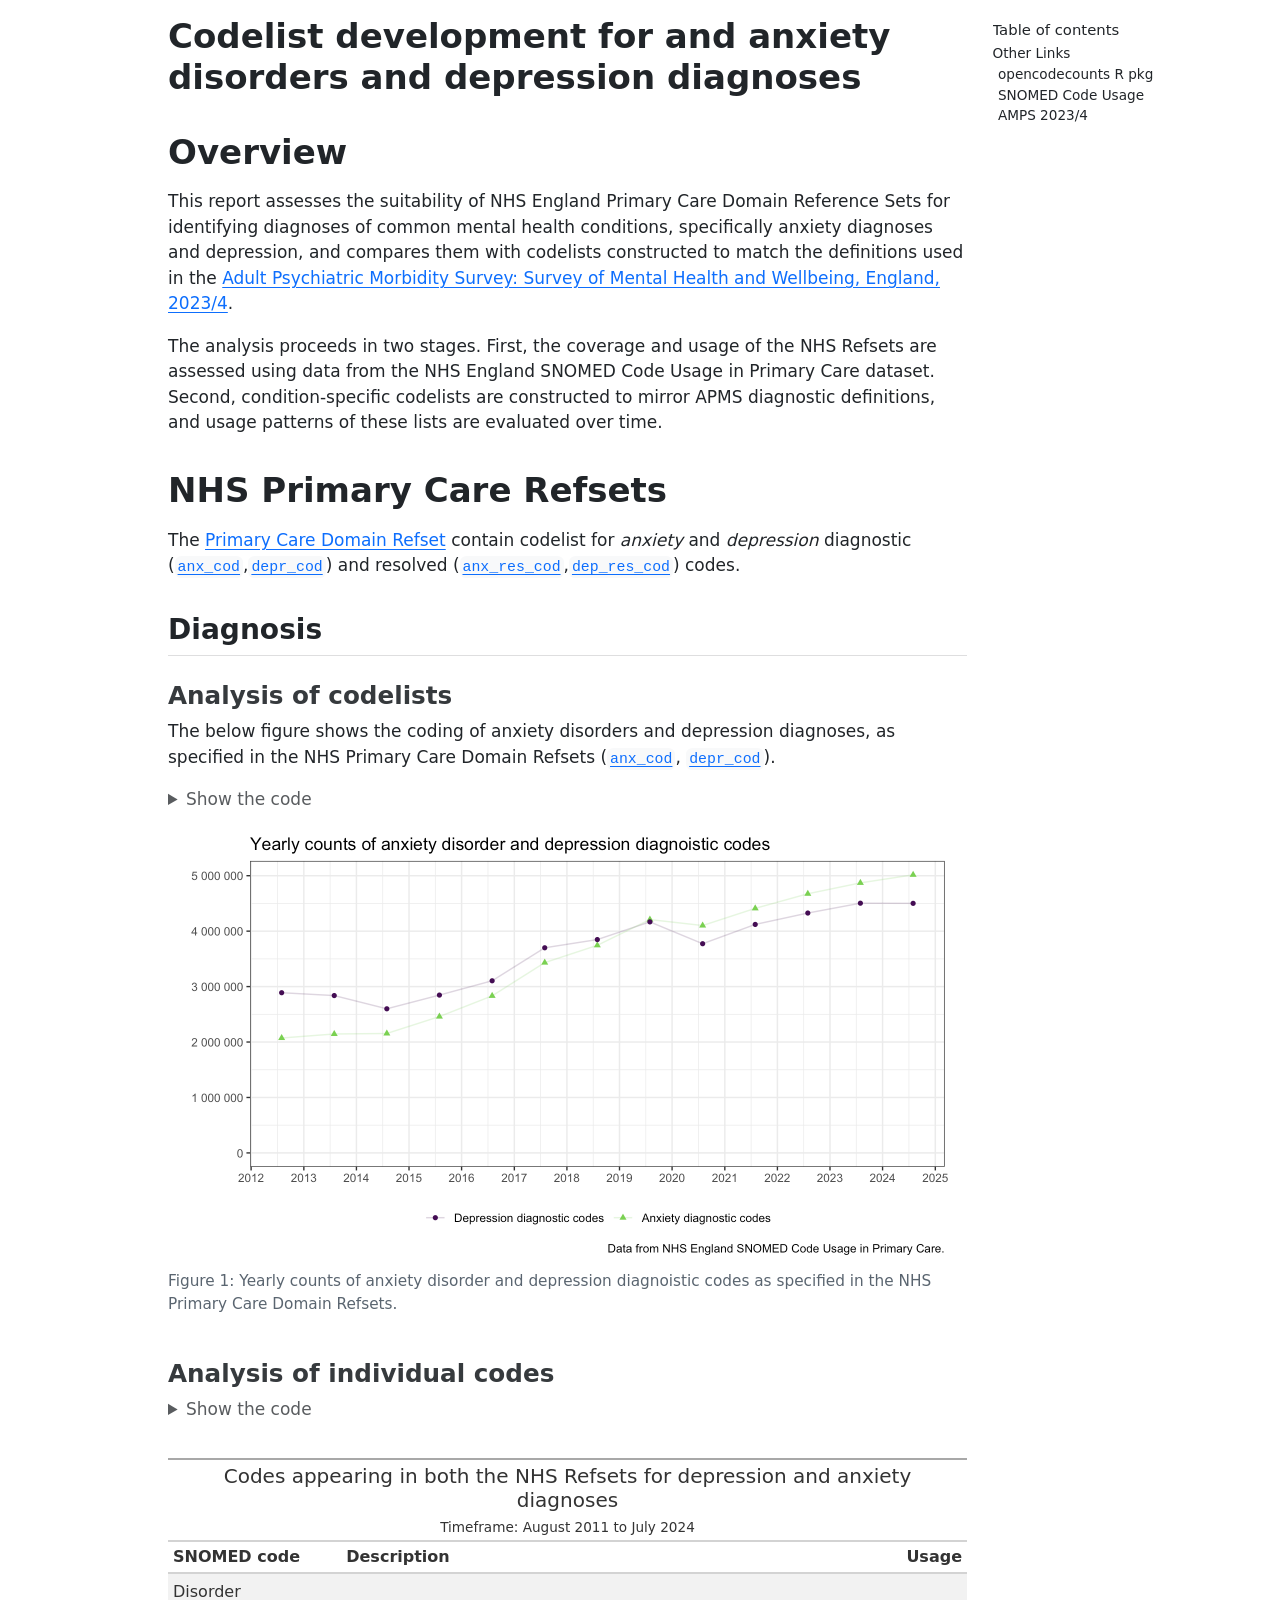
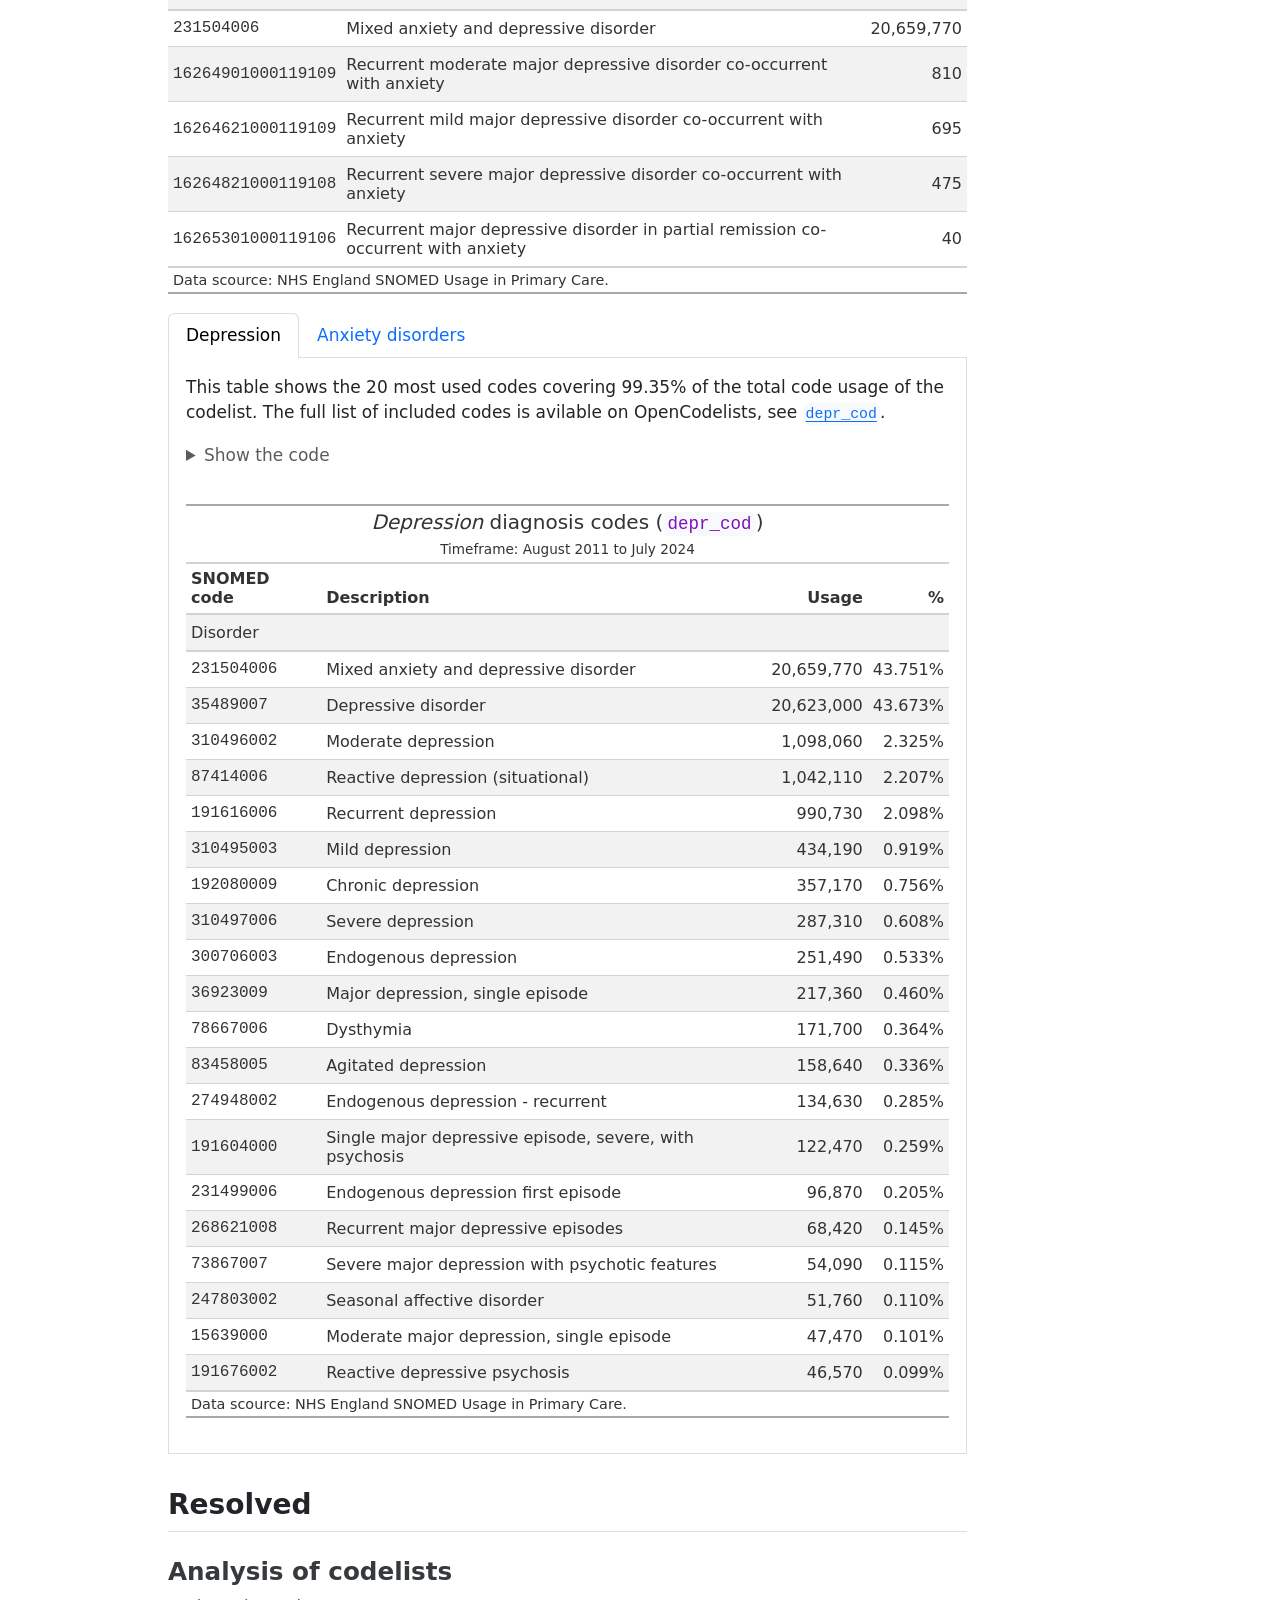
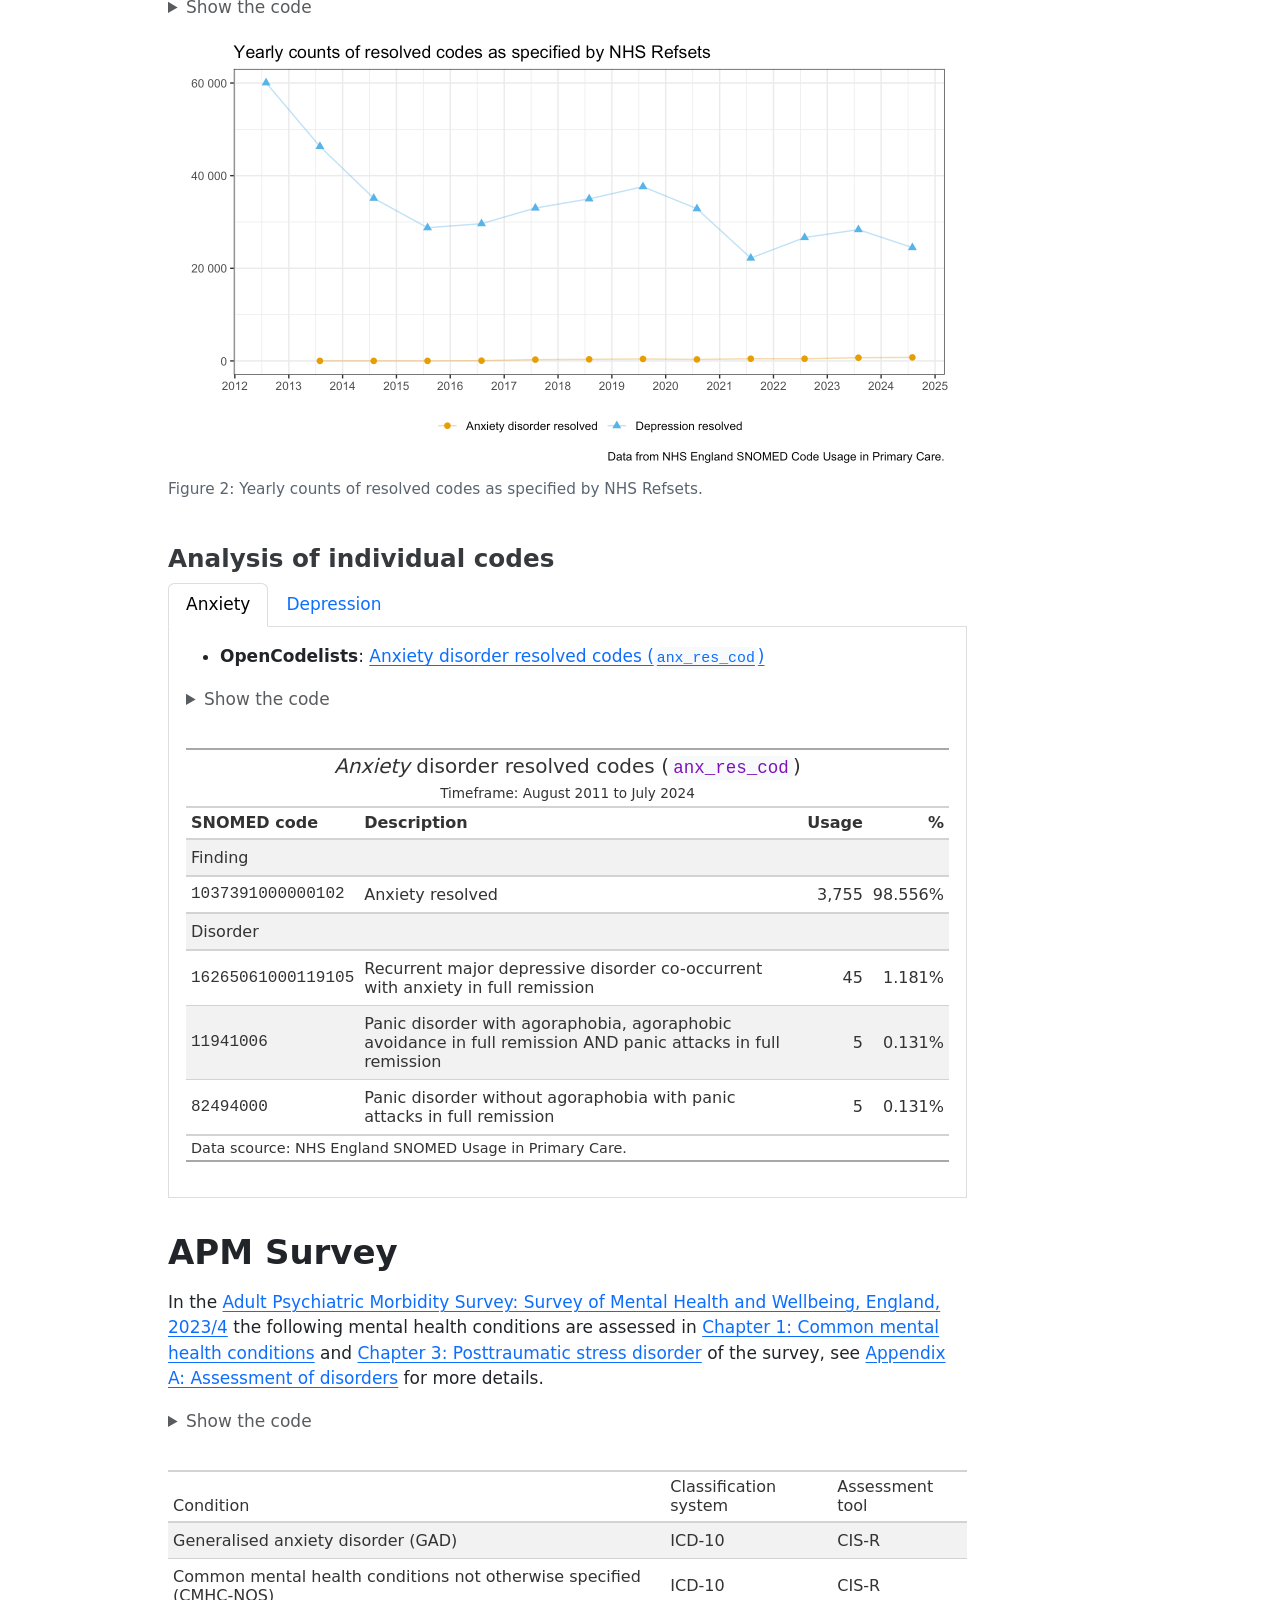
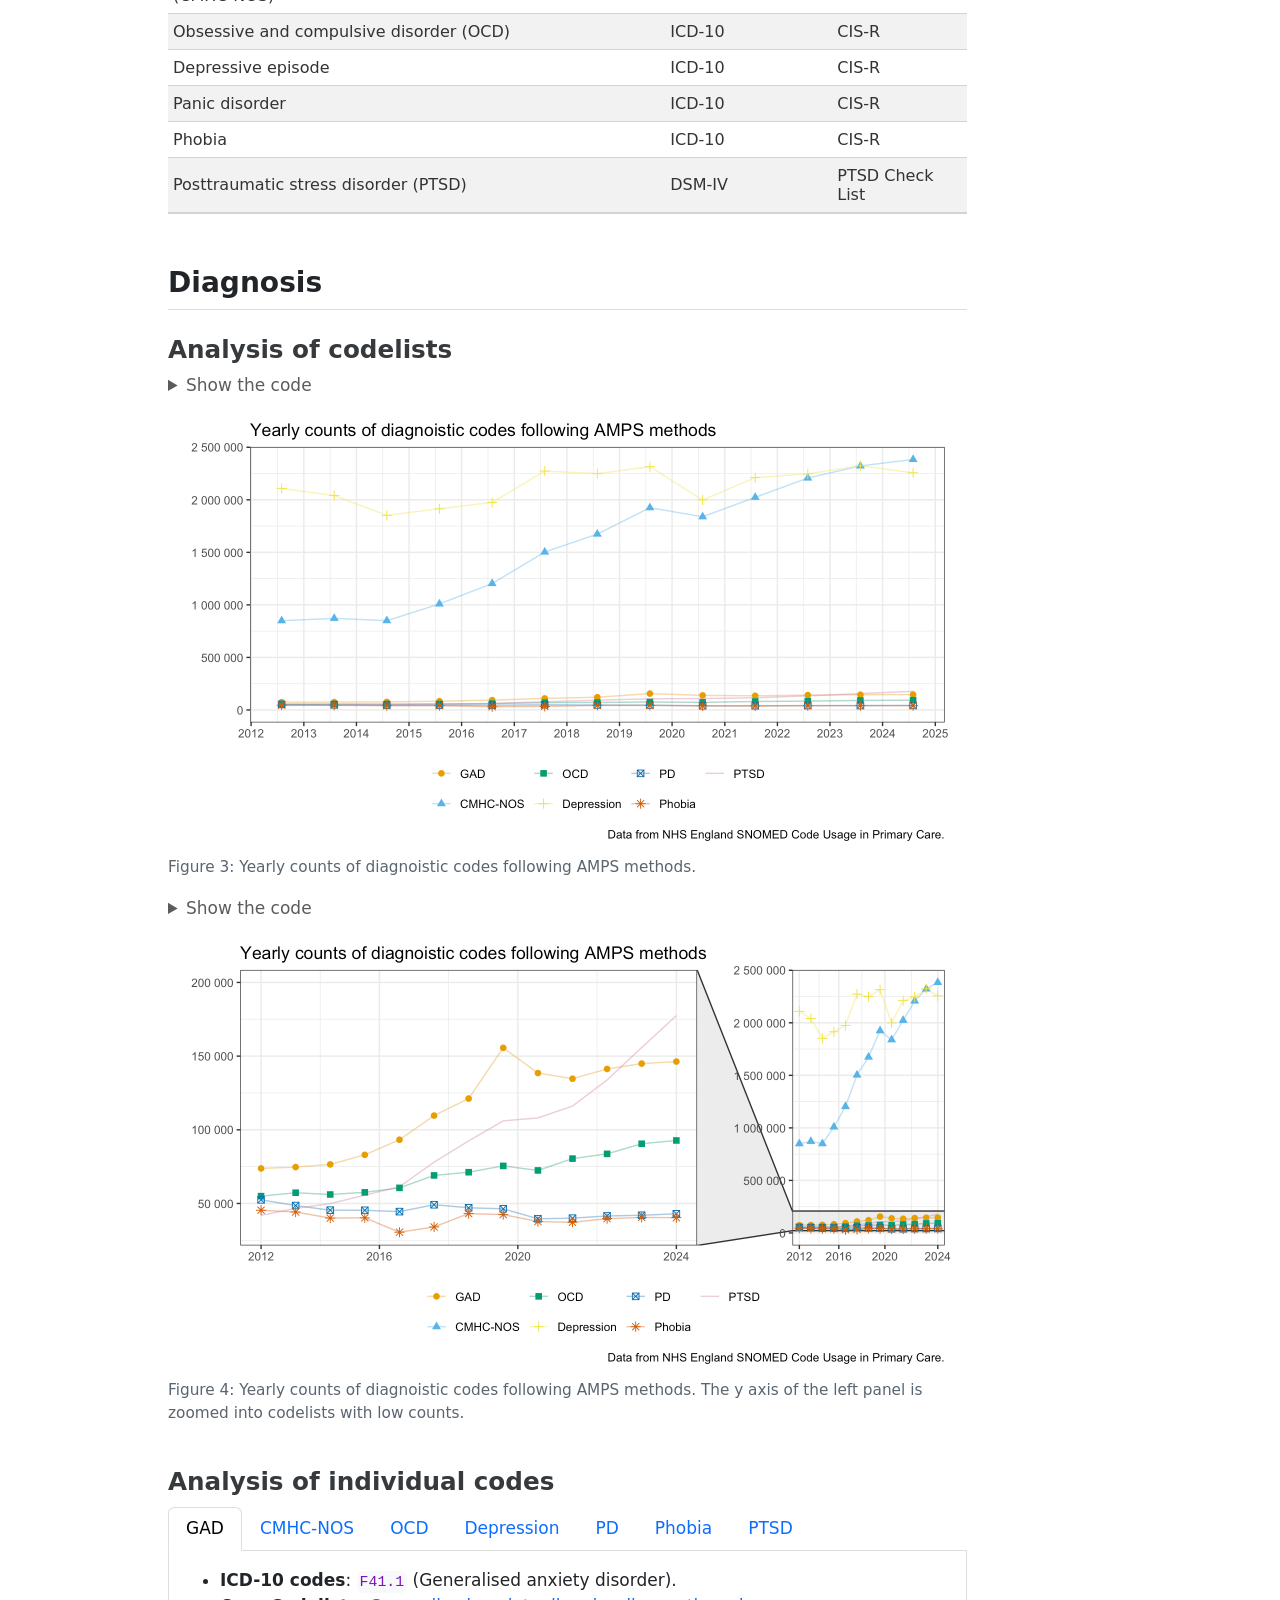
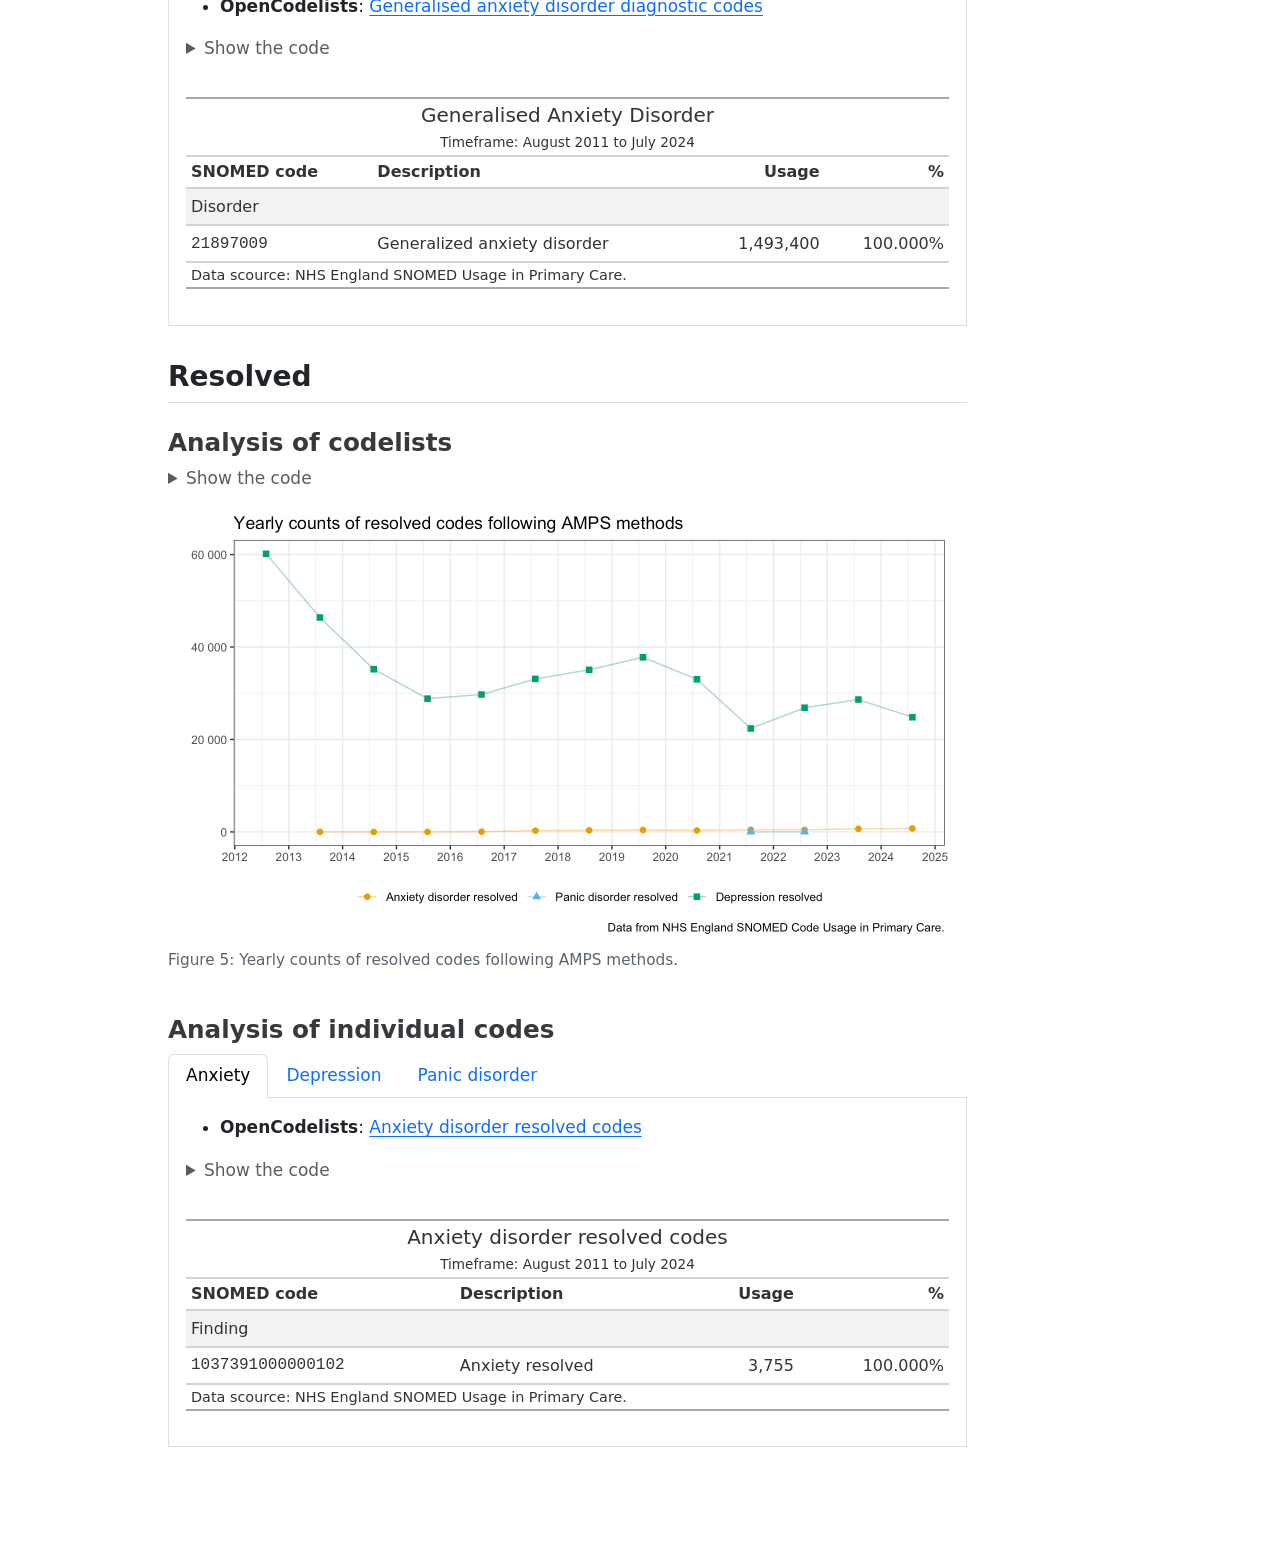
==== commit fbde302b: "Built site for gh-pages" ====
--- a/index.html
+++ b/index.html
@@ -2,7 +2,7 @@
 <html xmlns="http://www.w3.org/1999/xhtml" lang="en" xml:lang="en"><head>
 
 <meta charset="utf-8">
-<meta name="generator" content="quarto-1.7.33">
+<meta name="generator" content="quarto-1.7.34">
 
 <meta name="viewport" content="width=device-width, initial-scale=1.0, user-scalable=yes">
 
@@ -65,7 +65,7 @@
 <script src="anx_dep_dx_cod_devel_files/libs/quarto-html/tippy.umd.min.js"></script>
 <script src="anx_dep_dx_cod_devel_files/libs/quarto-html/anchor.min.js"></script>
 <link href="anx_dep_dx_cod_devel_files/libs/quarto-html/tippy.css" rel="stylesheet">
-<link href="anx_dep_dx_cod_devel_files/libs/quarto-html/quarto-syntax-highlighting-ea385d0e468b0dd5ea5bf0780b1290d9.css" rel="stylesheet" id="quarto-text-highlighting-styles">
+<link href="anx_dep_dx_cod_devel_files/libs/quarto-html/quarto-syntax-highlighting-c8ad9e5dbd60b7b70b38521ab19b7da4.css" rel="stylesheet" id="quarto-text-highlighting-styles">
 <script src="anx_dep_dx_cod_devel_files/libs/bootstrap/bootstrap.min.js"></script>
 <link href="anx_dep_dx_cod_devel_files/libs/bootstrap/bootstrap-icons.css" rel="stylesheet">
 <link href="anx_dep_dx_cod_devel_files/libs/bootstrap/bootstrap-81267100e462c21b3d6c0d5bf76a3417.min.css" rel="stylesheet" append-hash="true" id="quarto-bootstrap" data-mode="light">
@@ -84,13 +84,13 @@
   <li><a href="#overview" id="toc-overview" class="nav-link active" data-scroll-target="#overview">Overview</a></li>
   <li><a href="#nhs-primary-care-refsets" id="toc-nhs-primary-care-refsets" class="nav-link" data-scroll-target="#nhs-primary-care-refsets">NHS Primary Care Refsets</a>
   <ul class="collapse">
-  <li><a href="#analysis-of-codelists" id="toc-analysis-of-codelists" class="nav-link" data-scroll-target="#analysis-of-codelists">Analysis of codelists</a></li>
-  <li><a href="#analysis-of-individual-codes" id="toc-analysis-of-individual-codes" class="nav-link" data-scroll-target="#analysis-of-individual-codes">Analysis of individual codes</a></li>
+  <li><a href="#diagnosis" id="toc-diagnosis" class="nav-link" data-scroll-target="#diagnosis">Diagnosis</a></li>
+  <li><a href="#resolved" id="toc-resolved" class="nav-link" data-scroll-target="#resolved">Resolved</a></li>
   </ul></li>
   <li><a href="#apm-survey" id="toc-apm-survey" class="nav-link" data-scroll-target="#apm-survey">APM Survey</a>
   <ul class="collapse">
-  <li><a href="#analysis-of-codelists-1" id="toc-analysis-of-codelists-1" class="nav-link" data-scroll-target="#analysis-of-codelists-1">Analysis of codelists</a></li>
-  <li><a href="#analysis-of-infividual-codes" id="toc-analysis-of-infividual-codes" class="nav-link" data-scroll-target="#analysis-of-infividual-codes">Analysis of infividual codes</a></li>
+  <li><a href="#diagnosis-1" id="toc-diagnosis-1" class="nav-link" data-scroll-target="#diagnosis-1">Diagnosis</a></li>
+  <li><a href="#resolved-1" id="toc-resolved-1" class="nav-link" data-scroll-target="#resolved-1">Resolved</a></li>
   </ul></li>
   </ul>
 <div class="quarto-other-links"><h2>Other Links</h2><ul><li><a href="https://bennettoxford.github.io/opencodecounts/"><i class="bi bi-link-45deg"></i>opencodecounts R pkg</a></li><li><a href="https://digital.nhs.uk/data-and-information/publications/statistical/mi-snomed-code-usage-in-primary-care"><i class="bi bi-link-45deg"></i>SNOMED Code Usage</a></li><li><a href="https://digital.nhs.uk/data-and-information/publications/statistical/adult-psychiatric-morbidity-survey/survey-of-mental-health-and-wellbeing-england-2023-24"><i class="bi bi-link-45deg"></i>AMPS 2023/4</a></li></ul></div></nav>
@@ -123,9 +123,11 @@
 </section>
 <section id="nhs-primary-care-refsets" class="level1">
 <h1>NHS Primary Care Refsets</h1>
-<p>The <a href="https://digital.nhs.uk/data-and-information/data-collections-and-data-sets/data-collections/quality-and-outcomes-framework-qof/quality-and-outcome-framework-qof-business-rules/primary-care-domain-reference-set-portal">Primary Care Domain Refset</a> contain one codelist for for <em>anxiety</em> diagnostic codes (<a href="https://www.opencodelists.org/codelist/nhsd-primary-care-domain-refsets/anxiety-diagnostic-codes/20241205/"><code>anx_cod</code></a>) and one for <em>depression</em> diagnostic codes (<a href="https://www.opencodelists.org/codelist/nhsd-primary-care-domain-refsets/depr_cod/20241205/"><code>depr_cod</code></a>).</p>
-<section id="analysis-of-codelists" class="level2">
-<h2 class="anchored" data-anchor-id="analysis-of-codelists">Analysis of codelists</h2>
+<p>The <a href="https://digital.nhs.uk/data-and-information/data-collections-and-data-sets/data-collections/quality-and-outcomes-framework-qof/quality-and-outcome-framework-qof-business-rules/primary-care-domain-reference-set-portal">Primary Care Domain Refset</a> contain codelist for <em>anxiety</em> and <em>depression</em> diagnostic (<a href="https://www.opencodelists.org/codelist/nhsd-primary-care-domain-refsets/anxiety-diagnostic-codes/20241205/"><code>anx_cod</code></a>,<a href="https://www.opencodelists.org/codelist/nhsd-primary-care-domain-refsets/depr_cod/20241205/"><code>depr_cod</code></a>) and resolved (<a href="https://www.opencodelists.org/codelist/nhsd-primary-care-domain-refsets/anxres_cod/20250627/"><code>anx_res_cod</code></a>,<a href="https://www.opencodelists.org/codelist/nhsd-primary-care-domain-refsets/depres_cod/20250627/"><code>dep_res_cod</code></a>) codes.</p>
+<section id="diagnosis" class="level2">
+<h2 class="anchored" data-anchor-id="diagnosis">Diagnosis</h2>
+<section id="analysis-of-codelists" class="level3">
+<h3 class="anchored" data-anchor-id="analysis-of-codelists">Analysis of codelists</h3>
 <p>The below figure shows the coding of anxiety disorders and depression diagnoses, as specified in the NHS Primary Care Domain Refsets (<a href="https://www.opencodelists.org/codelist/nhsd-primary-care-domain-refsets/anxiety-diagnostic-codes/20241205/"><code>anx_cod</code></a>, <a href="https://www.opencodelists.org/codelist/nhsd-primary-care-domain-refsets/depr_cod/20241205/"><code>depr_cod</code></a>).</p>
 <div class="cell">
 <details class="code-fold">
@@ -200,8 +202,8 @@
 </div>
 </div>
 </section>
-<section id="analysis-of-individual-codes" class="level2">
-<h2 class="anchored" data-anchor-id="analysis-of-individual-codes">Analysis of individual codes</h2>
+<section id="analysis-of-individual-codes" class="level3">
+<h3 class="anchored" data-anchor-id="analysis-of-individual-codes">Analysis of individual codes</h3>
 <div class="cell">
 <details class="code-fold">
 <summary>Show the code</summary>
@@ -218,23 +220,23 @@
 <span id="cb2-11"><a href="#cb2-11" aria-hidden="true" tabindex="-1"></a>  <span class="fu">cols_hide</span>(ratio_usage)</span></code><button title="Copy to Clipboard" class="code-copy-button"><i class="bi"></i></button></pre></div>
 </details>
 <div class="cell-output-display">
-<div id="fzqdacimth" style="padding-left:0px;padding-right:0px;padding-top:10px;padding-bottom:10px;overflow-x:auto;overflow-y:auto;width:auto;height:auto;">
-<style>#fzqdacimth table {
+<div id="tojktrjelp" style="padding-left:0px;padding-right:0px;padding-top:10px;padding-bottom:10px;overflow-x:auto;overflow-y:auto;width:auto;height:auto;">
+<style>#tojktrjelp table {
   font-family: system-ui, 'Segoe UI', Roboto, Helvetica, Arial, sans-serif, 'Apple Color Emoji', 'Segoe UI Emoji', 'Segoe UI Symbol', 'Noto Color Emoji';
   -webkit-font-smoothing: antialiased;
   -moz-osx-font-smoothing: grayscale;
 }
 
-#fzqdacimth thead, #fzqdacimth tbody, #fzqdacimth tfoot, #fzqdacimth tr, #fzqdacimth td, #fzqdacimth th {
+#tojktrjelp thead, #tojktrjelp tbody, #tojktrjelp tfoot, #tojktrjelp tr, #tojktrjelp td, #tojktrjelp th {
   border-style: none;
 }
 
-#fzqdacimth p {
+#tojktrjelp p {
   margin: 0;
   padding: 0;
 }
 
-#fzqdacimth .gt_table {
+#tojktrjelp .gt_table {
   display: table;
   border-collapse: collapse;
   line-height: normal;
@@ -260,12 +262,12 @@
   border-left-color: #D3D3D3;
 }
 
-#fzqdacimth .gt_caption {
+#tojktrjelp .gt_caption {
   padding-top: 4px;
   padding-bottom: 4px;
 }
 
-#fzqdacimth .gt_title {
+#tojktrjelp .gt_title {
   color: #333333;
   font-size: 125%;
   font-weight: initial;
@@ -277,7 +279,7 @@
   border-bottom-width: 0;
 }
 
-#fzqdacimth .gt_subtitle {
+#tojktrjelp .gt_subtitle {
   color: #333333;
   font-size: 85%;
   font-weight: initial;
@@ -289,7 +291,7 @@
   border-top-width: 0;
 }
 
-#fzqdacimth .gt_heading {
+#tojktrjelp .gt_heading {
   background-color: #FFFFFF;
   text-align: center;
   border-bottom-color: #FFFFFF;
@@ -301,13 +303,13 @@
   border-right-color: #D3D3D3;
 }
 
-#fzqdacimth .gt_bottom_border {
-  border-bottom-style: solid;
-  border-bottom-width: 2px;
-  border-bottom-color: #D3D3D3;
-}
-
-#fzqdacimth .gt_col_headings {
+#tojktrjelp .gt_bottom_border {
+  border-bottom-style: solid;
+  border-bottom-width: 2px;
+  border-bottom-color: #D3D3D3;
+}
+
+#tojktrjelp .gt_col_headings {
   border-top-style: solid;
   border-top-width: 2px;
   border-top-color: #D3D3D3;
@@ -322,7 +324,7 @@
   border-right-color: #D3D3D3;
 }
 
-#fzqdacimth .gt_col_heading {
+#tojktrjelp .gt_col_heading {
   color: #333333;
   background-color: #FFFFFF;
   font-size: 100%;
@@ -342,7 +344,7 @@
   overflow-x: hidden;
 }
 
-#fzqdacimth .gt_column_spanner_outer {
+#tojktrjelp .gt_column_spanner_outer {
   color: #333333;
   background-color: #FFFFFF;
   font-size: 100%;
@@ -354,15 +356,15 @@
   padding-right: 4px;
 }
 
-#fzqdacimth .gt_column_spanner_outer:first-child {
+#tojktrjelp .gt_column_spanner_outer:first-child {
   padding-left: 0;
 }
 
-#fzqdacimth .gt_column_spanner_outer:last-child {
+#tojktrjelp .gt_column_spanner_outer:last-child {
   padding-right: 0;
 }
 
-#fzqdacimth .gt_column_spanner {
+#tojktrjelp .gt_column_spanner {
   border-bottom-style: solid;
   border-bottom-width: 2px;
   border-bottom-color: #D3D3D3;
@@ -374,11 +376,11 @@
   width: 100%;
 }
 
-#fzqdacimth .gt_spanner_row {
+#tojktrjelp .gt_spanner_row {
   border-bottom-style: hidden;
 }
 
-#fzqdacimth .gt_group_heading {
+#tojktrjelp .gt_group_heading {
   padding-top: 8px;
   padding-bottom: 8px;
   padding-left: 5px;
@@ -404,7 +406,7 @@
   text-align: left;
 }
 
-#fzqdacimth .gt_empty_group_heading {
+#tojktrjelp .gt_empty_group_heading {
   padding: 0.5px;
   color: #333333;
   background-color: #FFFFFF;
@@ -419,15 +421,15 @@
   vertical-align: middle;
 }
 
-#fzqdacimth .gt_from_md > :first-child {
+#tojktrjelp .gt_from_md > :first-child {
   margin-top: 0;
 }
 
-#fzqdacimth .gt_from_md > :last-child {
+#tojktrjelp .gt_from_md > :last-child {
   margin-bottom: 0;
 }
 
-#fzqdacimth .gt_row {
+#tojktrjelp .gt_row {
   padding-top: 8px;
   padding-bottom: 8px;
   padding-left: 5px;
@@ -446,7 +448,7 @@
   overflow-x: hidden;
 }
 
-#fzqdacimth .gt_stub {
+#tojktrjelp .gt_stub {
   color: #333333;
   background-color: #FFFFFF;
   font-size: 100%;
@@ -459,7 +461,7 @@
   padding-right: 5px;
 }
 
-#fzqdacimth .gt_stub_row_group {
+#tojktrjelp .gt_stub_row_group {
   color: #333333;
   background-color: #FFFFFF;
   font-size: 100%;
@@ -473,54 +475,54 @@
   vertical-align: top;
 }
 
-#fzqdacimth .gt_row_group_first td {
-  border-top-width: 2px;
-}
-
-#fzqdacimth .gt_row_group_first th {
-  border-top-width: 2px;
-}
-
-#fzqdacimth .gt_summary_row {
-  color: #333333;
-  background-color: #FFFFFF;
-  text-transform: inherit;
-  padding-top: 8px;
-  padding-bottom: 8px;
-  padding-left: 5px;
-  padding-right: 5px;
-}
-
-#fzqdacimth .gt_first_summary_row {
-  border-top-style: solid;
-  border-top-color: #D3D3D3;
-}
-
-#fzqdacimth .gt_first_summary_row.thick {
-  border-top-width: 2px;
-}
-
-#fzqdacimth .gt_last_summary_row {
-  padding-top: 8px;
-  padding-bottom: 8px;
-  padding-left: 5px;
-  padding-right: 5px;
-  border-bottom-style: solid;
-  border-bottom-width: 2px;
-  border-bottom-color: #D3D3D3;
-}
-
-#fzqdacimth .gt_grand_summary_row {
-  color: #333333;
-  background-color: #FFFFFF;
-  text-transform: inherit;
-  padding-top: 8px;
-  padding-bottom: 8px;
-  padding-left: 5px;
-  padding-right: 5px;
-}
-
-#fzqdacimth .gt_first_grand_summary_row {
+#tojktrjelp .gt_row_group_first td {
+  border-top-width: 2px;
+}
+
+#tojktrjelp .gt_row_group_first th {
+  border-top-width: 2px;
+}
+
+#tojktrjelp .gt_summary_row {
+  color: #333333;
+  background-color: #FFFFFF;
+  text-transform: inherit;
+  padding-top: 8px;
+  padding-bottom: 8px;
+  padding-left: 5px;
+  padding-right: 5px;
+}
+
+#tojktrjelp .gt_first_summary_row {
+  border-top-style: solid;
+  border-top-color: #D3D3D3;
+}
+
+#tojktrjelp .gt_first_summary_row.thick {
+  border-top-width: 2px;
+}
+
+#tojktrjelp .gt_last_summary_row {
+  padding-top: 8px;
+  padding-bottom: 8px;
+  padding-left: 5px;
+  padding-right: 5px;
+  border-bottom-style: solid;
+  border-bottom-width: 2px;
+  border-bottom-color: #D3D3D3;
+}
+
+#tojktrjelp .gt_grand_summary_row {
+  color: #333333;
+  background-color: #FFFFFF;
+  text-transform: inherit;
+  padding-top: 8px;
+  padding-bottom: 8px;
+  padding-left: 5px;
+  padding-right: 5px;
+}
+
+#tojktrjelp .gt_first_grand_summary_row {
   padding-top: 8px;
   padding-bottom: 8px;
   padding-left: 5px;
@@ -530,7 +532,7 @@
   border-top-color: #D3D3D3;
 }
 
-#fzqdacimth .gt_last_grand_summary_row_top {
+#tojktrjelp .gt_last_grand_summary_row_top {
   padding-top: 8px;
   padding-bottom: 8px;
   padding-left: 5px;
@@ -540,20 +542,20 @@
   border-bottom-color: #D3D3D3;
 }
 
-#fzqdacimth .gt_striped {
+#tojktrjelp .gt_striped {
   background-color: rgba(128, 128, 128, 0.05);
 }
 
-#fzqdacimth .gt_table_body {
-  border-top-style: solid;
-  border-top-width: 2px;
-  border-top-color: #D3D3D3;
-  border-bottom-style: solid;
-  border-bottom-width: 2px;
-  border-bottom-color: #D3D3D3;
-}
-
-#fzqdacimth .gt_footnotes {
+#tojktrjelp .gt_table_body {
+  border-top-style: solid;
+  border-top-width: 2px;
+  border-top-color: #D3D3D3;
+  border-bottom-style: solid;
+  border-bottom-width: 2px;
+  border-bottom-color: #D3D3D3;
+}
+
+#tojktrjelp .gt_footnotes {
   color: #333333;
   background-color: #FFFFFF;
   border-bottom-style: none;
@@ -567,7 +569,7 @@
   border-right-color: #D3D3D3;
 }
 
-#fzqdacimth .gt_footnote {
+#tojktrjelp .gt_footnote {
   margin: 0px;
   font-size: 90%;
   padding-top: 4px;
@@ -576,7 +578,7 @@
   padding-right: 5px;
 }
 
-#fzqdacimth .gt_sourcenotes {
+#tojktrjelp .gt_sourcenotes {
   color: #333333;
   background-color: #FFFFFF;
   border-bottom-style: none;
@@ -590,7 +592,7 @@
   border-right-color: #D3D3D3;
 }
 
-#fzqdacimth .gt_sourcenote {
+#tojktrjelp .gt_sourcenote {
   font-size: 90%;
   padding-top: 4px;
   padding-bottom: 4px;
@@ -598,72 +600,72 @@
   padding-right: 5px;
 }
 
-#fzqdacimth .gt_left {
+#tojktrjelp .gt_left {
   text-align: left;
 }
 
-#fzqdacimth .gt_center {
+#tojktrjelp .gt_center {
   text-align: center;
 }
 
-#fzqdacimth .gt_right {
+#tojktrjelp .gt_right {
   text-align: right;
   font-variant-numeric: tabular-nums;
 }
 
-#fzqdacimth .gt_font_normal {
+#tojktrjelp .gt_font_normal {
   font-weight: normal;
 }
 
-#fzqdacimth .gt_font_bold {
+#tojktrjelp .gt_font_bold {
   font-weight: bold;
 }
 
-#fzqdacimth .gt_font_italic {
+#tojktrjelp .gt_font_italic {
   font-style: italic;
 }
 
-#fzqdacimth .gt_super {
+#tojktrjelp .gt_super {
   font-size: 65%;
 }
 
-#fzqdacimth .gt_footnote_marks {
+#tojktrjelp .gt_footnote_marks {
   font-size: 75%;
   vertical-align: 0.4em;
   position: initial;
 }
 
-#fzqdacimth .gt_asterisk {
+#tojktrjelp .gt_asterisk {
   font-size: 100%;
   vertical-align: 0;
 }
 
-#fzqdacimth .gt_indent_1 {
+#tojktrjelp .gt_indent_1 {
   text-indent: 5px;
 }
 
-#fzqdacimth .gt_indent_2 {
+#tojktrjelp .gt_indent_2 {
   text-indent: 10px;
 }
 
-#fzqdacimth .gt_indent_3 {
+#tojktrjelp .gt_indent_3 {
   text-indent: 15px;
 }
 
-#fzqdacimth .gt_indent_4 {
+#tojktrjelp .gt_indent_4 {
   text-indent: 20px;
 }
 
-#fzqdacimth .gt_indent_5 {
+#tojktrjelp .gt_indent_5 {
   text-indent: 25px;
 }
 
-#fzqdacimth .katex-display {
+#tojktrjelp .katex-display {
   display: inline-flex !important;
   margin-bottom: 0.75em !important;
 }
 
-#fzqdacimth div.Reactable > div.rt-table > div.rt-thead > div.rt-tr.rt-tr-group-header > div.rt-th-group:after {
+#tojktrjelp div.Reactable > div.rt-table > div.rt-thead > div.rt-tr.rt-tr-group-header > div.rt-th-group:after {
   height: 0px !important;
 }
 </style>
@@ -745,23 +747,23 @@
 <span id="cb3-13"><a href="#cb3-13" aria-hidden="true" tabindex="-1"></a>tab_depr_cod_counts</span></code><button title="Copy to Clipboard" class="code-copy-button"><i class="bi"></i></button></pre></div>
 </details>
 <div class="cell-output-display">
-<div id="uugxiechnf" style="padding-left:0px;padding-right:0px;padding-top:10px;padding-bottom:10px;overflow-x:auto;overflow-y:auto;width:auto;height:auto;">
-<style>#uugxiechnf table {
+<div id="wwphizhiib" style="padding-left:0px;padding-right:0px;padding-top:10px;padding-bottom:10px;overflow-x:auto;overflow-y:auto;width:auto;height:auto;">
+<style>#wwphizhiib table {
   font-family: system-ui, 'Segoe UI', Roboto, Helvetica, Arial, sans-serif, 'Apple Color Emoji', 'Segoe UI Emoji', 'Segoe UI Symbol', 'Noto Color Emoji';
   -webkit-font-smoothing: antialiased;
   -moz-osx-font-smoothing: grayscale;
 }
 
-#uugxiechnf thead, #uugxiechnf tbody, #uugxiechnf tfoot, #uugxiechnf tr, #uugxiechnf td, #uugxiechnf th {
+#wwphizhiib thead, #wwphizhiib tbody, #wwphizhiib tfoot, #wwphizhiib tr, #wwphizhiib td, #wwphizhiib th {
   border-style: none;
 }
 
-#uugxiechnf p {
+#wwphizhiib p {
   margin: 0;
   padding: 0;
 }
 
-#uugxiechnf .gt_table {
+#wwphizhiib .gt_table {
   display: table;
   border-collapse: collapse;
   line-height: normal;
@@ -787,12 +789,12 @@
   border-left-color: #D3D3D3;
 }
 
-#uugxiechnf .gt_caption {
+#wwphizhiib .gt_caption {
   padding-top: 4px;
   padding-bottom: 4px;
 }
 
-#uugxiechnf .gt_title {
+#wwphizhiib .gt_title {
   color: #333333;
   font-size: 125%;
   font-weight: initial;
@@ -804,7 +806,7 @@
   border-bottom-width: 0;
 }
 
-#uugxiechnf .gt_subtitle {
+#wwphizhiib .gt_subtitle {
   color: #333333;
   font-size: 85%;
   font-weight: initial;
@@ -816,7 +818,7 @@
   border-top-width: 0;
 }
 
-#uugxiechnf .gt_heading {
+#wwphizhiib .gt_heading {
   background-color: #FFFFFF;
   text-align: center;
   border-bottom-color: #FFFFFF;
@@ -828,13 +830,13 @@
   border-right-color: #D3D3D3;
 }
 
-#uugxiechnf .gt_bottom_border {
-  border-bottom-style: solid;
-  border-bottom-width: 2px;
-  border-bottom-color: #D3D3D3;
-}
-
-#uugxiechnf .gt_col_headings {
+#wwphizhiib .gt_bottom_border {
+  border-bottom-style: solid;
+  border-bottom-width: 2px;
+  border-bottom-color: #D3D3D3;
+}
+
+#wwphizhiib .gt_col_headings {
   border-top-style: solid;
   border-top-width: 2px;
   border-top-color: #D3D3D3;
@@ -849,7 +851,7 @@
   border-right-color: #D3D3D3;
 }
 
-#uugxiechnf .gt_col_heading {
+#wwphizhiib .gt_col_heading {
   color: #333333;
   background-color: #FFFFFF;
   font-size: 100%;
@@ -869,7 +871,7 @@
   overflow-x: hidden;
 }
 
-#uugxiechnf .gt_column_spanner_outer {
+#wwphizhiib .gt_column_spanner_outer {
   color: #333333;
   background-color: #FFFFFF;
   font-size: 100%;
@@ -881,15 +883,15 @@
   padding-right: 4px;
 }
 
-#uugxiechnf .gt_column_spanner_outer:first-child {
+#wwphizhiib .gt_column_spanner_outer:first-child {
   padding-left: 0;
 }
 
-#uugxiechnf .gt_column_spanner_outer:last-child {
+#wwphizhiib .gt_column_spanner_outer:last-child {
   padding-right: 0;
 }
 
-#uugxiechnf .gt_column_spanner {
+#wwphizhiib .gt_column_spanner {
   border-bottom-style: solid;
   border-bottom-width: 2px;
   border-bottom-color: #D3D3D3;
@@ -901,11 +903,11 @@
   width: 100%;
 }
 
-#uugxiechnf .gt_spanner_row {
+#wwphizhiib .gt_spanner_row {
   border-bottom-style: hidden;
 }
 
-#uugxiechnf .gt_group_heading {
+#wwphizhiib .gt_group_heading {
   padding-top: 8px;
   padding-bottom: 8px;
   padding-left: 5px;
@@ -931,7 +933,7 @@
   text-align: left;
 }
 
-#uugxiechnf .gt_empty_group_heading {
+#wwphizhiib .gt_empty_group_heading {
   padding: 0.5px;
   color: #333333;
   background-color: #FFFFFF;
@@ -946,15 +948,15 @@
   vertical-align: middle;
 }
 
-#uugxiechnf .gt_from_md > :first-child {
+#wwphizhiib .gt_from_md > :first-child {
   margin-top: 0;
 }
 
-#uugxiechnf .gt_from_md > :last-child {
+#wwphizhiib .gt_from_md > :last-child {
   margin-bottom: 0;
 }
 
-#uugxiechnf .gt_row {
+#wwphizhiib .gt_row {
   padding-top: 8px;
   padding-bottom: 8px;
   padding-left: 5px;
@@ -973,7 +975,7 @@
   overflow-x: hidden;
 }
 
-#uugxiechnf .gt_stub {
+#wwphizhiib .gt_stub {
   color: #333333;
   background-color: #FFFFFF;
   font-size: 100%;
@@ -986,7 +988,7 @@
   padding-right: 5px;
 }
 
-#uugxiechnf .gt_stub_row_group {
+#wwphizhiib .gt_stub_row_group {
   color: #333333;
   background-color: #FFFFFF;
   font-size: 100%;
@@ -1000,54 +1002,54 @@
   vertical-align: top;
 }
 
-#uugxiechnf .gt_row_group_first td {
-  border-top-width: 2px;
-}
-
-#uugxiechnf .gt_row_group_first th {
-  border-top-width: 2px;
-}
-
-#uugxiechnf .gt_summary_row {
-  color: #333333;
-  background-color: #FFFFFF;
-  text-transform: inherit;
-  padding-top: 8px;
-  padding-bottom: 8px;
-  padding-left: 5px;
-  padding-right: 5px;
-}
-
-#uugxiechnf .gt_first_summary_row {
-  border-top-style: solid;
-  border-top-color: #D3D3D3;
-}
-
-#uugxiechnf .gt_first_summary_row.thick {
-  border-top-width: 2px;
-}
-
-#uugxiechnf .gt_last_summary_row {
-  padding-top: 8px;
-  padding-bottom: 8px;
-  padding-left: 5px;
-  padding-right: 5px;
-  border-bottom-style: solid;
-  border-bottom-width: 2px;
-  border-bottom-color: #D3D3D3;
-}
-
-#uugxiechnf .gt_grand_summary_row {
-  color: #333333;
-  background-color: #FFFFFF;
-  text-transform: inherit;
-  padding-top: 8px;
-  padding-bottom: 8px;
-  padding-left: 5px;
-  padding-right: 5px;
-}
-
-#uugxiechnf .gt_first_grand_summary_row {
+#wwphizhiib .gt_row_group_first td {
+  border-top-width: 2px;
+}
+
+#wwphizhiib .gt_row_group_first th {
+  border-top-width: 2px;
+}
+
+#wwphizhiib .gt_summary_row {
+  color: #333333;
+  background-color: #FFFFFF;
+  text-transform: inherit;
+  padding-top: 8px;
+  padding-bottom: 8px;
+  padding-left: 5px;
+  padding-right: 5px;
+}
+
+#wwphizhiib .gt_first_summary_row {
+  border-top-style: solid;
+  border-top-color: #D3D3D3;
+}
+
+#wwphizhiib .gt_first_summary_row.thick {
+  border-top-width: 2px;
+}
+
+#wwphizhiib .gt_last_summary_row {
+  padding-top: 8px;
+  padding-bottom: 8px;
+  padding-left: 5px;
+  padding-right: 5px;
+  border-bottom-style: solid;
+  border-bottom-width: 2px;
+  border-bottom-color: #D3D3D3;
+}
+
+#wwphizhiib .gt_grand_summary_row {
+  color: #333333;
+  background-color: #FFFFFF;
+  text-transform: inherit;
+  padding-top: 8px;
+  padding-bottom: 8px;
+  padding-left: 5px;
+  padding-right: 5px;
+}
+
+#wwphizhiib .gt_first_grand_summary_row {
   padding-top: 8px;
   padding-bottom: 8px;
   padding-left: 5px;
@@ -1057,7 +1059,7 @@
   border-top-color: #D3D3D3;
 }
 
-#uugxiechnf .gt_last_grand_summary_row_top {
+#wwphizhiib .gt_last_grand_summary_row_top {
   padding-top: 8px;
   padding-bottom: 8px;
   padding-left: 5px;
@@ -1067,20 +1069,20 @@
   border-bottom-color: #D3D3D3;
 }
 
-#uugxiechnf .gt_striped {
+#wwphizhiib .gt_striped {
   background-color: rgba(128, 128, 128, 0.05);
 }
 
-#uugxiechnf .gt_table_body {
-  border-top-style: solid;
-  border-top-width: 2px;
-  border-top-color: #D3D3D3;
-  border-bottom-style: solid;
-  border-bottom-width: 2px;
-  border-bottom-color: #D3D3D3;
-}
-
-#uugxiechnf .gt_footnotes {
+#wwphizhiib .gt_table_body {
+  border-top-style: solid;
+  border-top-width: 2px;
+  border-top-color: #D3D3D3;
+  border-bottom-style: solid;
+  border-bottom-width: 2px;
+  border-bottom-color: #D3D3D3;
+}
+
+#wwphizhiib .gt_footnotes {
   color: #333333;
   background-color: #FFFFFF;
   border-bottom-style: none;
@@ -1094,7 +1096,7 @@
   border-right-color: #D3D3D3;
 }
 
-#uugxiechnf .gt_footnote {
+#wwphizhiib .gt_footnote {
   margin: 0px;
   font-size: 90%;
   padding-top: 4px;
@@ -1103,7 +1105,7 @@
   padding-right: 5px;
 }
 
-#uugxiechnf .gt_sourcenotes {
+#wwphizhiib .gt_sourcenotes {
   color: #333333;
   background-color: #FFFFFF;
   border-bottom-style: none;
@@ -1117,7 +1119,7 @@
   border-right-color: #D3D3D3;
 }
 
-#uugxiechnf .gt_sourcenote {
+#wwphizhiib .gt_sourcenote {
   font-size: 90%;
   padding-top: 4px;
   padding-bottom: 4px;
@@ -1125,72 +1127,72 @@
   padding-right: 5px;
 }
 
-#uugxiechnf .gt_left {
+#wwphizhiib .gt_left {
   text-align: left;
 }
 
-#uugxiechnf .gt_center {
+#wwphizhiib .gt_center {
   text-align: center;
 }
 
-#uugxiechnf .gt_right {
+#wwphizhiib .gt_right {
   text-align: right;
   font-variant-numeric: tabular-nums;
 }
 
-#uugxiechnf .gt_font_normal {
+#wwphizhiib .gt_font_normal {
   font-weight: normal;
 }
 
-#uugxiechnf .gt_font_bold {
+#wwphizhiib .gt_font_bold {
   font-weight: bold;
 }
 
-#uugxiechnf .gt_font_italic {
+#wwphizhiib .gt_font_italic {
   font-style: italic;
 }
 
-#uugxiechnf .gt_super {
+#wwphizhiib .gt_super {
   font-size: 65%;
 }
 
-#uugxiechnf .gt_footnote_marks {
+#wwphizhiib .gt_footnote_marks {
   font-size: 75%;
   vertical-align: 0.4em;
   position: initial;
 }
 
-#uugxiechnf .gt_asterisk {
+#wwphizhiib .gt_asterisk {
   font-size: 100%;
   vertical-align: 0;
 }
 
-#uugxiechnf .gt_indent_1 {
+#wwphizhiib .gt_indent_1 {
   text-indent: 5px;
 }
 
-#uugxiechnf .gt_indent_2 {
+#wwphizhiib .gt_indent_2 {
   text-indent: 10px;
 }
 
-#uugxiechnf .gt_indent_3 {
+#wwphizhiib .gt_indent_3 {
   text-indent: 15px;
 }
 
-#uugxiechnf .gt_indent_4 {
+#wwphizhiib .gt_indent_4 {
   text-indent: 20px;
 }
 
-#uugxiechnf .gt_indent_5 {
+#wwphizhiib .gt_indent_5 {
   text-indent: 25px;
 }
 
-#uugxiechnf .katex-display {
+#wwphizhiib .katex-display {
   display: inline-flex !important;
   margin-bottom: 0.75em !important;
 }
 
-#uugxiechnf div.Reactable > div.rt-table > div.rt-thead > div.rt-tr.rt-tr-group-header > div.rt-th-group:after {
+#wwphizhiib div.Reactable > div.rt-table > div.rt-thead > div.rt-tr.rt-tr-group-header > div.rt-th-group:after {
   height: 0px !important;
 }
 </style>
@@ -1366,23 +1368,23 @@
 <span id="cb4-13"><a href="#cb4-13" aria-hidden="true" tabindex="-1"></a>tab_anx_cod_counts</span></code><button title="Copy to Clipboard" class="code-copy-button"><i class="bi"></i></button></pre></div>
 </details>
 <div class="cell-output-display">
-<div id="kihvznyldw" style="padding-left:0px;padding-right:0px;padding-top:10px;padding-bottom:10px;overflow-x:auto;overflow-y:auto;width:auto;height:auto;">
-<style>#kihvznyldw table {
+<div id="hhvftdqpsb" style="padding-left:0px;padding-right:0px;padding-top:10px;padding-bottom:10px;overflow-x:auto;overflow-y:auto;width:auto;height:auto;">
+<style>#hhvftdqpsb table {
   font-family: system-ui, 'Segoe UI', Roboto, Helvetica, Arial, sans-serif, 'Apple Color Emoji', 'Segoe UI Emoji', 'Segoe UI Symbol', 'Noto Color Emoji';
   -webkit-font-smoothing: antialiased;
   -moz-osx-font-smoothing: grayscale;
 }
 
-#kihvznyldw thead, #kihvznyldw tbody, #kihvznyldw tfoot, #kihvznyldw tr, #kihvznyldw td, #kihvznyldw th {
+#hhvftdqpsb thead, #hhvftdqpsb tbody, #hhvftdqpsb tfoot, #hhvftdqpsb tr, #hhvftdqpsb td, #hhvftdqpsb th {
   border-style: none;
 }
 
-#kihvznyldw p {
+#hhvftdqpsb p {
   margin: 0;
   padding: 0;
 }
 
-#kihvznyldw .gt_table {
+#hhvftdqpsb .gt_table {
   display: table;
   border-collapse: collapse;
   line-height: normal;
@@ -1408,12 +1410,12 @@
   border-left-color: #D3D3D3;
 }
 
-#kihvznyldw .gt_caption {
+#hhvftdqpsb .gt_caption {
   padding-top: 4px;
   padding-bottom: 4px;
 }
 
-#kihvznyldw .gt_title {
+#hhvftdqpsb .gt_title {
   color: #333333;
   font-size: 125%;
   font-weight: initial;
@@ -1425,7 +1427,7 @@
   border-bottom-width: 0;
 }
 
-#kihvznyldw .gt_subtitle {
+#hhvftdqpsb .gt_subtitle {
   color: #333333;
   font-size: 85%;
   font-weight: initial;
@@ -1437,7 +1439,7 @@
   border-top-width: 0;
 }
 
-#kihvznyldw .gt_heading {
+#hhvftdqpsb .gt_heading {
   background-color: #FFFFFF;
   text-align: center;
   border-bottom-color: #FFFFFF;
@@ -1449,13 +1451,13 @@
   border-right-color: #D3D3D3;
 }
 
-#kihvznyldw .gt_bottom_border {
-  border-bottom-style: solid;
-  border-bottom-width: 2px;
-  border-bottom-color: #D3D3D3;
-}
-
-#kihvznyldw .gt_col_headings {
+#hhvftdqpsb .gt_bottom_border {
+  border-bottom-style: solid;
+  border-bottom-width: 2px;
+  border-bottom-color: #D3D3D3;
+}
+
+#hhvftdqpsb .gt_col_headings {
   border-top-style: solid;
   border-top-width: 2px;
   border-top-color: #D3D3D3;
@@ -1470,7 +1472,7 @@
   border-right-color: #D3D3D3;
 }
 
-#kihvznyldw .gt_col_heading {
+#hhvftdqpsb .gt_col_heading {
   color: #333333;
   background-color: #FFFFFF;
   font-size: 100%;
@@ -1490,7 +1492,7 @@
   overflow-x: hidden;
 }
 
-#kihvznyldw .gt_column_spanner_outer {
+#hhvftdqpsb .gt_column_spanner_outer {
   color: #333333;
   background-color: #FFFFFF;
   font-size: 100%;
@@ -1502,15 +1504,15 @@
   padding-right: 4px;
 }
 
-#kihvznyldw .gt_column_spanner_outer:first-child {
+#hhvftdqpsb .gt_column_spanner_outer:first-child {
   padding-left: 0;
 }
 
-#kihvznyldw .gt_column_spanner_outer:last-child {
+#hhvftdqpsb .gt_column_spanner_outer:last-child {
   padding-right: 0;
 }
 
-#kihvznyldw .gt_column_spanner {
+#hhvftdqpsb .gt_column_spanner {
   border-bottom-style: solid;
   border-bottom-width: 2px;
   border-bottom-color: #D3D3D3;
@@ -1522,11 +1524,11 @@
   width: 100%;
 }
 
-#kihvznyldw .gt_spanner_row {
+#hhvftdqpsb .gt_spanner_row {
   border-bottom-style: hidden;
 }
 
-#kihvznyldw .gt_group_heading {
+#hhvftdqpsb .gt_group_heading {
   padding-top: 8px;
   padding-bottom: 8px;
   padding-left: 5px;
@@ -1552,7 +1554,7 @@
   text-align: left;
 }
 
-#kihvznyldw .gt_empty_group_heading {
+#hhvftdqpsb .gt_empty_group_heading {
   padding: 0.5px;
   color: #333333;
   background-color: #FFFFFF;
@@ -1567,15 +1569,15 @@
   vertical-align: middle;
 }
 
-#kihvznyldw .gt_from_md > :first-child {
+#hhvftdqpsb .gt_from_md > :first-child {
   margin-top: 0;
 }
 
-#kihvznyldw .gt_from_md > :last-child {
+#hhvftdqpsb .gt_from_md > :last-child {
   margin-bottom: 0;
 }
 
-#kihvznyldw .gt_row {
+#hhvftdqpsb .gt_row {
   padding-top: 8px;
   padding-bottom: 8px;
   padding-left: 5px;
@@ -1594,7 +1596,7 @@
   overflow-x: hidden;
 }
 
-#kihvznyldw .gt_stub {
+#hhvftdqpsb .gt_stub {
   color: #333333;
   background-color: #FFFFFF;
   font-size: 100%;
@@ -1607,7 +1609,7 @@
   padding-right: 5px;
 }
 
-#kihvznyldw .gt_stub_row_group {
+#hhvftdqpsb .gt_stub_row_group {
   color: #333333;
   background-color: #FFFFFF;
   font-size: 100%;
@@ -1621,54 +1623,54 @@
   vertical-align: top;
 }
 
-#kihvznyldw .gt_row_group_first td {
-  border-top-width: 2px;
-}
-
-#kihvznyldw .gt_row_group_first th {
-  border-top-width: 2px;
-}
-
-#kihvznyldw .gt_summary_row {
-  color: #333333;
-  background-color: #FFFFFF;
-  text-transform: inherit;
-  padding-top: 8px;
-  padding-bottom: 8px;
-  padding-left: 5px;
-  padding-right: 5px;
-}
-
-#kihvznyldw .gt_first_summary_row {
-  border-top-style: solid;
-  border-top-color: #D3D3D3;
-}
-
-#kihvznyldw .gt_first_summary_row.thick {
-  border-top-width: 2px;
-}
-
-#kihvznyldw .gt_last_summary_row {
-  padding-top: 8px;
-  padding-bottom: 8px;
-  padding-left: 5px;
-  padding-right: 5px;
-  border-bottom-style: solid;
-  border-bottom-width: 2px;
-  border-bottom-color: #D3D3D3;
-}
-
-#kihvznyldw .gt_grand_summary_row {
-  color: #333333;
-  background-color: #FFFFFF;
-  text-transform: inherit;
-  padding-top: 8px;
-  padding-bottom: 8px;
-  padding-left: 5px;
-  padding-right: 5px;
-}
-
-#kihvznyldw .gt_first_grand_summary_row {
+#hhvftdqpsb .gt_row_group_first td {
+  border-top-width: 2px;
+}
+
+#hhvftdqpsb .gt_row_group_first th {
+  border-top-width: 2px;
+}
+
+#hhvftdqpsb .gt_summary_row {
+  color: #333333;
+  background-color: #FFFFFF;
+  text-transform: inherit;
+  padding-top: 8px;
+  padding-bottom: 8px;
+  padding-left: 5px;
+  padding-right: 5px;
+}
+
+#hhvftdqpsb .gt_first_summary_row {
+  border-top-style: solid;
+  border-top-color: #D3D3D3;
+}
+
+#hhvftdqpsb .gt_first_summary_row.thick {
+  border-top-width: 2px;
+}
+
+#hhvftdqpsb .gt_last_summary_row {
+  padding-top: 8px;
+  padding-bottom: 8px;
+  padding-left: 5px;
+  padding-right: 5px;
+  border-bottom-style: solid;
+  border-bottom-width: 2px;
+  border-bottom-color: #D3D3D3;
+}
+
+#hhvftdqpsb .gt_grand_summary_row {
+  color: #333333;
+  background-color: #FFFFFF;
+  text-transform: inherit;
+  padding-top: 8px;
+  padding-bottom: 8px;
+  padding-left: 5px;
+  padding-right: 5px;
+}
+
+#hhvftdqpsb .gt_first_grand_summary_row {
   padding-top: 8px;
   padding-bottom: 8px;
   padding-left: 5px;
@@ -1678,7 +1680,7 @@
   border-top-color: #D3D3D3;
 }
 
-#kihvznyldw .gt_last_grand_summary_row_top {
+#hhvftdqpsb .gt_last_grand_summary_row_top {
   padding-top: 8px;
   padding-bottom: 8px;
   padding-left: 5px;
@@ -1688,20 +1690,20 @@
   border-bottom-color: #D3D3D3;
 }
 
-#kihvznyldw .gt_striped {
+#hhvftdqpsb .gt_striped {
   background-color: rgba(128, 128, 128, 0.05);
 }
 
-#kihvznyldw .gt_table_body {
-  border-top-style: solid;
-  border-top-width: 2px;
-  border-top-color: #D3D3D3;
-  border-bottom-style: solid;
-  border-bottom-width: 2px;
-  border-bottom-color: #D3D3D3;
-}
-
-#kihvznyldw .gt_footnotes {
+#hhvftdqpsb .gt_table_body {
+  border-top-style: solid;
+  border-top-width: 2px;
+  border-top-color: #D3D3D3;
+  border-bottom-style: solid;
+  border-bottom-width: 2px;
+  border-bottom-color: #D3D3D3;
+}
+
+#hhvftdqpsb .gt_footnotes {
   color: #333333;
   background-color: #FFFFFF;
   border-bottom-style: none;
@@ -1715,7 +1717,7 @@
   border-right-color: #D3D3D3;
 }
 
-#kihvznyldw .gt_footnote {
+#hhvftdqpsb .gt_footnote {
   margin: 0px;
   font-size: 90%;
   padding-top: 4px;
@@ -1724,7 +1726,7 @@
   padding-right: 5px;
 }
 
-#kihvznyldw .gt_sourcenotes {
+#hhvftdqpsb .gt_sourcenotes {
   color: #333333;
   background-color: #FFFFFF;
   border-bottom-style: none;
@@ -1738,7 +1740,7 @@
   border-right-color: #D3D3D3;
 }
 
-#kihvznyldw .gt_sourcenote {
+#hhvftdqpsb .gt_sourcenote {
   font-size: 90%;
   padding-top: 4px;
   padding-bottom: 4px;
@@ -1746,72 +1748,72 @@
   padding-right: 5px;
 }
 
-#kihvznyldw .gt_left {
+#hhvftdqpsb .gt_left {
   text-align: left;
 }
 
-#kihvznyldw .gt_center {
+#hhvftdqpsb .gt_center {
   text-align: center;
 }
 
-#kihvznyldw .gt_right {
+#hhvftdqpsb .gt_right {
   text-align: right;
   font-variant-numeric: tabular-nums;
 }
 
-#kihvznyldw .gt_font_normal {
+#hhvftdqpsb .gt_font_normal {
   font-weight: normal;
 }
 
-#kihvznyldw .gt_font_bold {
+#hhvftdqpsb .gt_font_bold {
   font-weight: bold;
 }
 
-#kihvznyldw .gt_font_italic {
+#hhvftdqpsb .gt_font_italic {
   font-style: italic;
 }
 
-#kihvznyldw .gt_super {
+#hhvftdqpsb .gt_super {
   font-size: 65%;
 }
 
-#kihvznyldw .gt_footnote_marks {
+#hhvftdqpsb .gt_footnote_marks {
   font-size: 75%;
   vertical-align: 0.4em;
   position: initial;
 }
 
-#kihvznyldw .gt_asterisk {
+#hhvftdqpsb .gt_asterisk {
   font-size: 100%;
   vertical-align: 0;
 }
 
-#kihvznyldw .gt_indent_1 {
+#hhvftdqpsb .gt_indent_1 {
   text-indent: 5px;
 }
 
-#kihvznyldw .gt_indent_2 {
+#hhvftdqpsb .gt_indent_2 {
   text-indent: 10px;
 }
 
-#kihvznyldw .gt_indent_3 {
+#hhvftdqpsb .gt_indent_3 {
   text-indent: 15px;
 }
 
-#kihvznyldw .gt_indent_4 {
+#hhvftdqpsb .gt_indent_4 {
   text-indent: 20px;
 }
 
-#kihvznyldw .gt_indent_5 {
+#hhvftdqpsb .gt_indent_5 {
   text-indent: 25px;
 }
 
-#kihvznyldw .katex-display {
+#hhvftdqpsb .katex-display {
   display: inline-flex !important;
   margin-bottom: 0.75em !important;
 }
 
-#kihvznyldw div.Reactable > div.rt-table > div.rt-thead > div.rt-tr.rt-tr-group-header > div.rt-th-group:after {
+#hhvftdqpsb div.Reactable > div.rt-table > div.rt-thead > div.rt-tr.rt-tr-group-header > div.rt-th-group:after {
   height: 0px !important;
 }
 </style>
@@ -1977,119 +1979,1266 @@
 </div>
 </section>
 </section>
+<section id="resolved" class="level2">
+<h2 class="anchored" data-anchor-id="resolved">Resolved</h2>
+<section id="analysis-of-codelists-1" class="level3">
+<h3 class="anchored" data-anchor-id="analysis-of-codelists-1">Analysis of codelists</h3>
+<div class="cell">
+<details class="code-fold">
+<summary>Show the code</summary>
+<div class="sourceCode cell-code" id="cb5"><pre class="sourceCode r code-with-copy"><code class="sourceCode r"><span id="cb5-1"><a href="#cb5-1" aria-hidden="true" tabindex="-1"></a>nhsrefset_res_cod_usage <span class="ot">&lt;-</span> snomed_usage <span class="sc">|&gt;</span> </span>
+<span id="cb5-2"><a href="#cb5-2" aria-hidden="true" tabindex="-1"></a>  <span class="fu">mutate</span>(</span>
+<span id="cb5-3"><a href="#cb5-3" aria-hidden="true" tabindex="-1"></a>    <span class="at">anx_res =</span> snomed_code <span class="sc">%in%</span> anx_res_cod<span class="sc">$</span>code,</span>
+<span id="cb5-4"><a href="#cb5-4" aria-hidden="true" tabindex="-1"></a>    <span class="at">dep_res =</span> snomed_code <span class="sc">%in%</span> dep_res_cod<span class="sc">$</span>code</span>
+<span id="cb5-5"><a href="#cb5-5" aria-hidden="true" tabindex="-1"></a>    ) <span class="sc">|&gt;</span> </span>
+<span id="cb5-6"><a href="#cb5-6" aria-hidden="true" tabindex="-1"></a>  <span class="fu">pivot_longer</span>(</span>
+<span id="cb5-7"><a href="#cb5-7" aria-hidden="true" tabindex="-1"></a>    <span class="at">cols =</span> <span class="fu">c</span>(</span>
+<span id="cb5-8"><a href="#cb5-8" aria-hidden="true" tabindex="-1"></a>      anx_res,</span>
+<span id="cb5-9"><a href="#cb5-9" aria-hidden="true" tabindex="-1"></a>      dep_res</span>
+<span id="cb5-10"><a href="#cb5-10" aria-hidden="true" tabindex="-1"></a>    ),</span>
+<span id="cb5-11"><a href="#cb5-11" aria-hidden="true" tabindex="-1"></a>    <span class="at">names_to =</span> <span class="st">"codelist"</span>) <span class="sc">|&gt;</span> </span>
+<span id="cb5-12"><a href="#cb5-12" aria-hidden="true" tabindex="-1"></a>  <span class="fu">filter</span>(value <span class="sc">==</span> <span class="cn">TRUE</span>) <span class="sc">|&gt;</span> </span>
+<span id="cb5-13"><a href="#cb5-13" aria-hidden="true" tabindex="-1"></a>  <span class="fu">group_by</span>(end_date, codelist) <span class="sc">|&gt;</span> </span>
+<span id="cb5-14"><a href="#cb5-14" aria-hidden="true" tabindex="-1"></a>  <span class="fu">summarise</span>(<span class="at">count =</span> <span class="fu">sum</span>(usage, <span class="at">na.rm =</span> <span class="cn">TRUE</span>))</span>
+<span id="cb5-15"><a href="#cb5-15" aria-hidden="true" tabindex="-1"></a></span>
+<span id="cb5-16"><a href="#cb5-16" aria-hidden="true" tabindex="-1"></a>fig_nhsrefset_res_cod_trends <span class="ot">&lt;-</span> nhsrefset_res_cod_usage <span class="sc">|&gt;</span> </span>
+<span id="cb5-17"><a href="#cb5-17" aria-hidden="true" tabindex="-1"></a>  <span class="fu">mutate</span>(<span class="at">codelist =</span> <span class="fu">factor</span>(</span>
+<span id="cb5-18"><a href="#cb5-18" aria-hidden="true" tabindex="-1"></a>    codelist,</span>
+<span id="cb5-19"><a href="#cb5-19" aria-hidden="true" tabindex="-1"></a>    <span class="at">levels =</span> <span class="fu">c</span>(</span>
+<span id="cb5-20"><a href="#cb5-20" aria-hidden="true" tabindex="-1"></a>      <span class="st">"anx_res"</span>,</span>
+<span id="cb5-21"><a href="#cb5-21" aria-hidden="true" tabindex="-1"></a>      <span class="st">"dep_res"</span></span>
+<span id="cb5-22"><a href="#cb5-22" aria-hidden="true" tabindex="-1"></a>    ),</span>
+<span id="cb5-23"><a href="#cb5-23" aria-hidden="true" tabindex="-1"></a>    <span class="at">labels =</span> <span class="fu">c</span>(</span>
+<span id="cb5-24"><a href="#cb5-24" aria-hidden="true" tabindex="-1"></a>      <span class="st">"Anxiety disorder resolved"</span>,</span>
+<span id="cb5-25"><a href="#cb5-25" aria-hidden="true" tabindex="-1"></a>      <span class="st">"Depression resolved"</span></span>
+<span id="cb5-26"><a href="#cb5-26" aria-hidden="true" tabindex="-1"></a>    ))) <span class="sc">|&gt;</span> </span>
+<span id="cb5-27"><a href="#cb5-27" aria-hidden="true" tabindex="-1"></a>  <span class="fu">ggplot</span>(</span>
+<span id="cb5-28"><a href="#cb5-28" aria-hidden="true" tabindex="-1"></a>      <span class="fu">aes</span>(</span>
+<span id="cb5-29"><a href="#cb5-29" aria-hidden="true" tabindex="-1"></a>        <span class="at">y =</span> count,</span>
+<span id="cb5-30"><a href="#cb5-30" aria-hidden="true" tabindex="-1"></a>        <span class="at">x =</span> end_date,</span>
+<span id="cb5-31"><a href="#cb5-31" aria-hidden="true" tabindex="-1"></a>        <span class="at">colour =</span> codelist,</span>
+<span id="cb5-32"><a href="#cb5-32" aria-hidden="true" tabindex="-1"></a>        <span class="at">shape =</span> codelist</span>
+<span id="cb5-33"><a href="#cb5-33" aria-hidden="true" tabindex="-1"></a>      )</span>
+<span id="cb5-34"><a href="#cb5-34" aria-hidden="true" tabindex="-1"></a>    ) <span class="sc">+</span></span>
+<span id="cb5-35"><a href="#cb5-35" aria-hidden="true" tabindex="-1"></a>    <span class="fu">geom_line</span>(<span class="at">alpha =</span> <span class="fl">0.4</span>) <span class="sc">+</span></span>
+<span id="cb5-36"><a href="#cb5-36" aria-hidden="true" tabindex="-1"></a>    <span class="fu">geom_point</span>(<span class="at">size =</span> <span class="dv">2</span>) <span class="sc">+</span></span>
+<span id="cb5-37"><a href="#cb5-37" aria-hidden="true" tabindex="-1"></a>    <span class="fu">labs</span>(</span>
+<span id="cb5-38"><a href="#cb5-38" aria-hidden="true" tabindex="-1"></a>      <span class="at">title =</span> <span class="st">"Yearly counts of resolved codes as specified by NHS Refsets"</span>,</span>
+<span id="cb5-39"><a href="#cb5-39" aria-hidden="true" tabindex="-1"></a>      <span class="at">x =</span> <span class="cn">NULL</span>,</span>
+<span id="cb5-40"><a href="#cb5-40" aria-hidden="true" tabindex="-1"></a>      <span class="at">y =</span> <span class="cn">NULL</span>,</span>
+<span id="cb5-41"><a href="#cb5-41" aria-hidden="true" tabindex="-1"></a>      <span class="at">colour =</span> <span class="cn">NULL</span>,</span>
+<span id="cb5-42"><a href="#cb5-42" aria-hidden="true" tabindex="-1"></a>      <span class="at">shape =</span> <span class="cn">NULL</span>,</span>
+<span id="cb5-43"><a href="#cb5-43" aria-hidden="true" tabindex="-1"></a>      <span class="at">caption =</span> <span class="st">"Data from NHS England SNOMED Code Usage in Primary Care."</span></span>
+<span id="cb5-44"><a href="#cb5-44" aria-hidden="true" tabindex="-1"></a>    ) <span class="sc">+</span></span>
+<span id="cb5-45"><a href="#cb5-45" aria-hidden="true" tabindex="-1"></a>    <span class="fu">scale_x_date</span>(</span>
+<span id="cb5-46"><a href="#cb5-46" aria-hidden="true" tabindex="-1"></a>      <span class="at">date_breaks =</span> <span class="st">"1 year"</span>,</span>
+<span id="cb5-47"><a href="#cb5-47" aria-hidden="true" tabindex="-1"></a>      <span class="at">labels =</span> <span class="fu">label_date_short</span>()</span>
+<span id="cb5-48"><a href="#cb5-48" aria-hidden="true" tabindex="-1"></a>    ) <span class="sc">+</span></span>
+<span id="cb5-49"><a href="#cb5-49" aria-hidden="true" tabindex="-1"></a>    <span class="fu">scale_y_continuous</span>(</span>
+<span id="cb5-50"><a href="#cb5-50" aria-hidden="true" tabindex="-1"></a>      <span class="at">labels =</span> <span class="fu">label_number</span>(<span class="at">accuracy =</span> <span class="dv">1</span>),</span>
+<span id="cb5-51"><a href="#cb5-51" aria-hidden="true" tabindex="-1"></a>      <span class="at">limits =</span> <span class="fu">c</span>(<span class="dv">0</span>, <span class="cn">NA</span>)</span>
+<span id="cb5-52"><a href="#cb5-52" aria-hidden="true" tabindex="-1"></a>    ) <span class="sc">+</span></span>
+<span id="cb5-53"><a href="#cb5-53" aria-hidden="true" tabindex="-1"></a>    <span class="fu">theme_bw</span>() <span class="sc">+</span></span>
+<span id="cb5-54"><a href="#cb5-54" aria-hidden="true" tabindex="-1"></a>    <span class="fu">theme</span>(<span class="at">legend.position =</span> <span class="st">"bottom"</span>) <span class="sc">+</span></span>
+<span id="cb5-55"><a href="#cb5-55" aria-hidden="true" tabindex="-1"></a>    <span class="fu">scale_color_okabe_ito</span>()</span>
+<span id="cb5-56"><a href="#cb5-56" aria-hidden="true" tabindex="-1"></a></span>
+<span id="cb5-57"><a href="#cb5-57" aria-hidden="true" tabindex="-1"></a><span class="fu">ggsave</span>(</span>
+<span id="cb5-58"><a href="#cb5-58" aria-hidden="true" tabindex="-1"></a>  <span class="at">filename =</span> <span class="fu">here</span>(<span class="st">"output"</span>, <span class="st">"figures"</span>, <span class="st">"cod_devel"</span>, <span class="st">"dx"</span>, <span class="st">"fig_nhsrefset_res_cod_trends.png"</span>),</span>
+<span id="cb5-59"><a href="#cb5-59" aria-hidden="true" tabindex="-1"></a>  fig_nhsrefset_res_cod_trends,</span>
+<span id="cb5-60"><a href="#cb5-60" aria-hidden="true" tabindex="-1"></a>  <span class="at">height =</span> <span class="dv">4</span>,</span>
+<span id="cb5-61"><a href="#cb5-61" aria-hidden="true" tabindex="-1"></a>  <span class="at">width =</span> <span class="dv">8</span></span>
+<span id="cb5-62"><a href="#cb5-62" aria-hidden="true" tabindex="-1"></a>)</span>
+<span id="cb5-63"><a href="#cb5-63" aria-hidden="true" tabindex="-1"></a></span>
+<span id="cb5-64"><a href="#cb5-64" aria-hidden="true" tabindex="-1"></a>fig_nhsrefset_res_cod_trends</span></code><button title="Copy to Clipboard" class="code-copy-button"><i class="bi"></i></button></pre></div>
+</details>
+<div class="cell-output-display">
+<div id="fig-nhsrefset-res-cod-trends" class="quarto-float quarto-figure quarto-figure-center anchored">
+<figure class="quarto-float quarto-float-fig figure">
+<div aria-describedby="fig-nhsrefset-res-cod-trends-caption-0ceaefa1-69ba-4598-a22c-09a6ac19f8ca">
+<img src="anx_dep_dx_cod_devel_files/figure-html/fig-nhsrefset-res-cod-trends-1.png" class="img-fluid figure-img" width="768">
+</div>
+<figcaption class="quarto-float-caption-bottom quarto-float-caption quarto-float-fig" id="fig-nhsrefset-res-cod-trends-caption-0ceaefa1-69ba-4598-a22c-09a6ac19f8ca">
+Figure&nbsp;2: Yearly counts of resolved codes as specified by NHS Refsets.
+</figcaption>
+</figure>
+</div>
+</div>
+</div>
+</section>
+<section id="analysis-of-individual-codes-1" class="level3">
+<h3 class="anchored" data-anchor-id="analysis-of-individual-codes-1">Analysis of individual codes</h3>
+<div class="tabset-margin-container"></div><div class="panel-tabset">
+<ul class="nav nav-tabs" role="tablist"><li class="nav-item" role="presentation"><a class="nav-link active" id="tabset-2-1-tab" data-bs-toggle="tab" data-bs-target="#tabset-2-1" role="tab" aria-controls="tabset-2-1" aria-selected="true" href="">Anxiety</a></li><li class="nav-item" role="presentation"><a class="nav-link" id="tabset-2-2-tab" data-bs-toggle="tab" data-bs-target="#tabset-2-2" role="tab" aria-controls="tabset-2-2" aria-selected="false" href="">Depression</a></li></ul>
+<div class="tab-content">
+<div id="tabset-2-1" class="tab-pane active" role="tabpanel" aria-labelledby="tabset-2-1-tab">
+<ul>
+<li><strong>OpenCodelists</strong>: <a href="https://www.opencodelists.org/codelist/nhsd-primary-care-domain-refsets/anxres_cod/20250627/">Anxiety disorder resolved codes (<code>anx_res_cod</code>)</a></li>
+</ul>
+<div class="cell">
+<details class="code-fold">
+<summary>Show the code</summary>
+<div class="sourceCode cell-code" id="cb6"><pre class="sourceCode r code-with-copy"><code class="sourceCode r"><span id="cb6-1"><a href="#cb6-1" aria-hidden="true" tabindex="-1"></a>anx_res_cod_counts <span class="ot">&lt;-</span> snomed_usage <span class="sc">|&gt;</span> </span>
+<span id="cb6-2"><a href="#cb6-2" aria-hidden="true" tabindex="-1"></a>  <span class="fu">filter</span>(snomed_code <span class="sc">%in%</span> anx_res_cod<span class="sc">$</span>code) <span class="sc">|&gt;</span> </span>
+<span id="cb6-3"><a href="#cb6-3" aria-hidden="true" tabindex="-1"></a>  <span class="fu">get_semantic_tag</span>() <span class="sc">|&gt;</span> </span>
+<span id="cb6-4"><a href="#cb6-4" aria-hidden="true" tabindex="-1"></a>  <span class="fu">summarise_code_counts</span>() <span class="sc">|&gt;</span> </span>
+<span id="cb6-5"><a href="#cb6-5" aria-hidden="true" tabindex="-1"></a>  <span class="fu">slice_max</span>(<span class="at">n =</span> <span class="dv">20</span>, <span class="at">order_by =</span> usage)</span>
+<span id="cb6-6"><a href="#cb6-6" aria-hidden="true" tabindex="-1"></a></span>
+<span id="cb6-7"><a href="#cb6-7" aria-hidden="true" tabindex="-1"></a><span class="co"># Display formatted table</span></span>
+<span id="cb6-8"><a href="#cb6-8" aria-hidden="true" tabindex="-1"></a>tab_anx_res_cod_counts <span class="ot">&lt;-</span> anx_res_cod_counts <span class="sc">|&gt;</span></span>
+<span id="cb6-9"><a href="#cb6-9" aria-hidden="true" tabindex="-1"></a>  <span class="fu">create_table_sem_tag</span>(</span>
+<span id="cb6-10"><a href="#cb6-10" aria-hidden="true" tabindex="-1"></a>    <span class="at">title =</span> <span class="fu">md</span>(<span class="st">"*Anxiety* disorder resolved codes (`anx_res_cod`)"</span>),</span>
+<span id="cb6-11"><a href="#cb6-11" aria-hidden="true" tabindex="-1"></a>    <span class="at">subtitle =</span> <span class="st">"Timeframe: August 2011 to July 2024"</span></span>
+<span id="cb6-12"><a href="#cb6-12" aria-hidden="true" tabindex="-1"></a>    )</span>
+<span id="cb6-13"><a href="#cb6-13" aria-hidden="true" tabindex="-1"></a></span>
+<span id="cb6-14"><a href="#cb6-14" aria-hidden="true" tabindex="-1"></a><span class="fu">gtsave</span>(</span>
+<span id="cb6-15"><a href="#cb6-15" aria-hidden="true" tabindex="-1"></a>  tab_anx_res_cod_counts,</span>
+<span id="cb6-16"><a href="#cb6-16" aria-hidden="true" tabindex="-1"></a>  <span class="fu">here</span>(<span class="st">"output"</span>, <span class="st">"tables"</span>, <span class="st">"cod_devel"</span>, <span class="st">"dx"</span>, <span class="st">"tab_anx_res_nhsrefset_cod_usage.png"</span>)</span>
+<span id="cb6-17"><a href="#cb6-17" aria-hidden="true" tabindex="-1"></a>  )</span>
+<span id="cb6-18"><a href="#cb6-18" aria-hidden="true" tabindex="-1"></a></span>
+<span id="cb6-19"><a href="#cb6-19" aria-hidden="true" tabindex="-1"></a>tab_anx_res_cod_counts</span></code><button title="Copy to Clipboard" class="code-copy-button"><i class="bi"></i></button></pre></div>
+</details>
+<div class="cell-output-display">
+<div id="utquntbcxq" style="padding-left:0px;padding-right:0px;padding-top:10px;padding-bottom:10px;overflow-x:auto;overflow-y:auto;width:auto;height:auto;">
+<style>#utquntbcxq table {
+  font-family: system-ui, 'Segoe UI', Roboto, Helvetica, Arial, sans-serif, 'Apple Color Emoji', 'Segoe UI Emoji', 'Segoe UI Symbol', 'Noto Color Emoji';
+  -webkit-font-smoothing: antialiased;
+  -moz-osx-font-smoothing: grayscale;
+}
+
+#utquntbcxq thead, #utquntbcxq tbody, #utquntbcxq tfoot, #utquntbcxq tr, #utquntbcxq td, #utquntbcxq th {
+  border-style: none;
+}
+
+#utquntbcxq p {
+  margin: 0;
+  padding: 0;
+}
+
+#utquntbcxq .gt_table {
+  display: table;
+  border-collapse: collapse;
+  line-height: normal;
+  margin-left: auto;
+  margin-right: auto;
+  color: #333333;
+  font-size: 16px;
+  font-weight: normal;
+  font-style: normal;
+  background-color: #FFFFFF;
+  width: 100%;
+  border-top-style: solid;
+  border-top-width: 2px;
+  border-top-color: #A8A8A8;
+  border-right-style: none;
+  border-right-width: 2px;
+  border-right-color: #D3D3D3;
+  border-bottom-style: solid;
+  border-bottom-width: 2px;
+  border-bottom-color: #A8A8A8;
+  border-left-style: none;
+  border-left-width: 2px;
+  border-left-color: #D3D3D3;
+}
+
+#utquntbcxq .gt_caption {
+  padding-top: 4px;
+  padding-bottom: 4px;
+}
+
+#utquntbcxq .gt_title {
+  color: #333333;
+  font-size: 125%;
+  font-weight: initial;
+  padding-top: 4px;
+  padding-bottom: 4px;
+  padding-left: 5px;
+  padding-right: 5px;
+  border-bottom-color: #FFFFFF;
+  border-bottom-width: 0;
+}
+
+#utquntbcxq .gt_subtitle {
+  color: #333333;
+  font-size: 85%;
+  font-weight: initial;
+  padding-top: 3px;
+  padding-bottom: 5px;
+  padding-left: 5px;
+  padding-right: 5px;
+  border-top-color: #FFFFFF;
+  border-top-width: 0;
+}
+
+#utquntbcxq .gt_heading {
+  background-color: #FFFFFF;
+  text-align: center;
+  border-bottom-color: #FFFFFF;
+  border-left-style: none;
+  border-left-width: 1px;
+  border-left-color: #D3D3D3;
+  border-right-style: none;
+  border-right-width: 1px;
+  border-right-color: #D3D3D3;
+}
+
+#utquntbcxq .gt_bottom_border {
+  border-bottom-style: solid;
+  border-bottom-width: 2px;
+  border-bottom-color: #D3D3D3;
+}
+
+#utquntbcxq .gt_col_headings {
+  border-top-style: solid;
+  border-top-width: 2px;
+  border-top-color: #D3D3D3;
+  border-bottom-style: solid;
+  border-bottom-width: 2px;
+  border-bottom-color: #D3D3D3;
+  border-left-style: none;
+  border-left-width: 1px;
+  border-left-color: #D3D3D3;
+  border-right-style: none;
+  border-right-width: 1px;
+  border-right-color: #D3D3D3;
+}
+
+#utquntbcxq .gt_col_heading {
+  color: #333333;
+  background-color: #FFFFFF;
+  font-size: 100%;
+  font-weight: normal;
+  text-transform: inherit;
+  border-left-style: none;
+  border-left-width: 1px;
+  border-left-color: #D3D3D3;
+  border-right-style: none;
+  border-right-width: 1px;
+  border-right-color: #D3D3D3;
+  vertical-align: bottom;
+  padding-top: 5px;
+  padding-bottom: 6px;
+  padding-left: 5px;
+  padding-right: 5px;
+  overflow-x: hidden;
+}
+
+#utquntbcxq .gt_column_spanner_outer {
+  color: #333333;
+  background-color: #FFFFFF;
+  font-size: 100%;
+  font-weight: normal;
+  text-transform: inherit;
+  padding-top: 0;
+  padding-bottom: 0;
+  padding-left: 4px;
+  padding-right: 4px;
+}
+
+#utquntbcxq .gt_column_spanner_outer:first-child {
+  padding-left: 0;
+}
+
+#utquntbcxq .gt_column_spanner_outer:last-child {
+  padding-right: 0;
+}
+
+#utquntbcxq .gt_column_spanner {
+  border-bottom-style: solid;
+  border-bottom-width: 2px;
+  border-bottom-color: #D3D3D3;
+  vertical-align: bottom;
+  padding-top: 5px;
+  padding-bottom: 5px;
+  overflow-x: hidden;
+  display: inline-block;
+  width: 100%;
+}
+
+#utquntbcxq .gt_spanner_row {
+  border-bottom-style: hidden;
+}
+
+#utquntbcxq .gt_group_heading {
+  padding-top: 8px;
+  padding-bottom: 8px;
+  padding-left: 5px;
+  padding-right: 5px;
+  color: #333333;
+  background-color: #FFFFFF;
+  font-size: 100%;
+  font-weight: initial;
+  text-transform: inherit;
+  border-top-style: solid;
+  border-top-width: 2px;
+  border-top-color: #D3D3D3;
+  border-bottom-style: solid;
+  border-bottom-width: 2px;
+  border-bottom-color: #D3D3D3;
+  border-left-style: none;
+  border-left-width: 1px;
+  border-left-color: #D3D3D3;
+  border-right-style: none;
+  border-right-width: 1px;
+  border-right-color: #D3D3D3;
+  vertical-align: middle;
+  text-align: left;
+}
+
+#utquntbcxq .gt_empty_group_heading {
+  padding: 0.5px;
+  color: #333333;
+  background-color: #FFFFFF;
+  font-size: 100%;
+  font-weight: initial;
+  border-top-style: solid;
+  border-top-width: 2px;
+  border-top-color: #D3D3D3;
+  border-bottom-style: solid;
+  border-bottom-width: 2px;
+  border-bottom-color: #D3D3D3;
+  vertical-align: middle;
+}
+
+#utquntbcxq .gt_from_md > :first-child {
+  margin-top: 0;
+}
+
+#utquntbcxq .gt_from_md > :last-child {
+  margin-bottom: 0;
+}
+
+#utquntbcxq .gt_row {
+  padding-top: 8px;
+  padding-bottom: 8px;
+  padding-left: 5px;
+  padding-right: 5px;
+  margin: 10px;
+  border-top-style: solid;
+  border-top-width: 1px;
+  border-top-color: #D3D3D3;
+  border-left-style: none;
+  border-left-width: 1px;
+  border-left-color: #D3D3D3;
+  border-right-style: none;
+  border-right-width: 1px;
+  border-right-color: #D3D3D3;
+  vertical-align: middle;
+  overflow-x: hidden;
+}
+
+#utquntbcxq .gt_stub {
+  color: #333333;
+  background-color: #FFFFFF;
+  font-size: 100%;
+  font-weight: initial;
+  text-transform: inherit;
+  border-right-style: solid;
+  border-right-width: 2px;
+  border-right-color: #D3D3D3;
+  padding-left: 5px;
+  padding-right: 5px;
+}
+
+#utquntbcxq .gt_stub_row_group {
+  color: #333333;
+  background-color: #FFFFFF;
+  font-size: 100%;
+  font-weight: initial;
+  text-transform: inherit;
+  border-right-style: solid;
+  border-right-width: 2px;
+  border-right-color: #D3D3D3;
+  padding-left: 5px;
+  padding-right: 5px;
+  vertical-align: top;
+}
+
+#utquntbcxq .gt_row_group_first td {
+  border-top-width: 2px;
+}
+
+#utquntbcxq .gt_row_group_first th {
+  border-top-width: 2px;
+}
+
+#utquntbcxq .gt_summary_row {
+  color: #333333;
+  background-color: #FFFFFF;
+  text-transform: inherit;
+  padding-top: 8px;
+  padding-bottom: 8px;
+  padding-left: 5px;
+  padding-right: 5px;
+}
+
+#utquntbcxq .gt_first_summary_row {
+  border-top-style: solid;
+  border-top-color: #D3D3D3;
+}
+
+#utquntbcxq .gt_first_summary_row.thick {
+  border-top-width: 2px;
+}
+
+#utquntbcxq .gt_last_summary_row {
+  padding-top: 8px;
+  padding-bottom: 8px;
+  padding-left: 5px;
+  padding-right: 5px;
+  border-bottom-style: solid;
+  border-bottom-width: 2px;
+  border-bottom-color: #D3D3D3;
+}
+
+#utquntbcxq .gt_grand_summary_row {
+  color: #333333;
+  background-color: #FFFFFF;
+  text-transform: inherit;
+  padding-top: 8px;
+  padding-bottom: 8px;
+  padding-left: 5px;
+  padding-right: 5px;
+}
+
+#utquntbcxq .gt_first_grand_summary_row {
+  padding-top: 8px;
+  padding-bottom: 8px;
+  padding-left: 5px;
+  padding-right: 5px;
+  border-top-style: double;
+  border-top-width: 6px;
+  border-top-color: #D3D3D3;
+}
+
+#utquntbcxq .gt_last_grand_summary_row_top {
+  padding-top: 8px;
+  padding-bottom: 8px;
+  padding-left: 5px;
+  padding-right: 5px;
+  border-bottom-style: double;
+  border-bottom-width: 6px;
+  border-bottom-color: #D3D3D3;
+}
+
+#utquntbcxq .gt_striped {
+  background-color: rgba(128, 128, 128, 0.05);
+}
+
+#utquntbcxq .gt_table_body {
+  border-top-style: solid;
+  border-top-width: 2px;
+  border-top-color: #D3D3D3;
+  border-bottom-style: solid;
+  border-bottom-width: 2px;
+  border-bottom-color: #D3D3D3;
+}
+
+#utquntbcxq .gt_footnotes {
+  color: #333333;
+  background-color: #FFFFFF;
+  border-bottom-style: none;
+  border-bottom-width: 2px;
+  border-bottom-color: #D3D3D3;
+  border-left-style: none;
+  border-left-width: 2px;
+  border-left-color: #D3D3D3;
+  border-right-style: none;
+  border-right-width: 2px;
+  border-right-color: #D3D3D3;
+}
+
+#utquntbcxq .gt_footnote {
+  margin: 0px;
+  font-size: 90%;
+  padding-top: 4px;
+  padding-bottom: 4px;
+  padding-left: 5px;
+  padding-right: 5px;
+}
+
+#utquntbcxq .gt_sourcenotes {
+  color: #333333;
+  background-color: #FFFFFF;
+  border-bottom-style: none;
+  border-bottom-width: 2px;
+  border-bottom-color: #D3D3D3;
+  border-left-style: none;
+  border-left-width: 2px;
+  border-left-color: #D3D3D3;
+  border-right-style: none;
+  border-right-width: 2px;
+  border-right-color: #D3D3D3;
+}
+
+#utquntbcxq .gt_sourcenote {
+  font-size: 90%;
+  padding-top: 4px;
+  padding-bottom: 4px;
+  padding-left: 5px;
+  padding-right: 5px;
+}
+
+#utquntbcxq .gt_left {
+  text-align: left;
+}
+
+#utquntbcxq .gt_center {
+  text-align: center;
+}
+
+#utquntbcxq .gt_right {
+  text-align: right;
+  font-variant-numeric: tabular-nums;
+}
+
+#utquntbcxq .gt_font_normal {
+  font-weight: normal;
+}
+
+#utquntbcxq .gt_font_bold {
+  font-weight: bold;
+}
+
+#utquntbcxq .gt_font_italic {
+  font-style: italic;
+}
+
+#utquntbcxq .gt_super {
+  font-size: 65%;
+}
+
+#utquntbcxq .gt_footnote_marks {
+  font-size: 75%;
+  vertical-align: 0.4em;
+  position: initial;
+}
+
+#utquntbcxq .gt_asterisk {
+  font-size: 100%;
+  vertical-align: 0;
+}
+
+#utquntbcxq .gt_indent_1 {
+  text-indent: 5px;
+}
+
+#utquntbcxq .gt_indent_2 {
+  text-indent: 10px;
+}
+
+#utquntbcxq .gt_indent_3 {
+  text-indent: 15px;
+}
+
+#utquntbcxq .gt_indent_4 {
+  text-indent: 20px;
+}
+
+#utquntbcxq .gt_indent_5 {
+  text-indent: 25px;
+}
+
+#utquntbcxq .katex-display {
+  display: inline-flex !important;
+  margin-bottom: 0.75em !important;
+}
+
+#utquntbcxq div.Reactable > div.rt-table > div.rt-thead > div.rt-tr.rt-tr-group-header > div.rt-th-group:after {
+  height: 0px !important;
+}
+</style>
+
+<table class="gt_table caption-top table table-sm table-striped small" data-quarto-postprocess="true" data-quarto-disable-processing="false" data-quarto-bootstrap="false">
+<thead>
+<tr class="gt_heading header">
+<th colspan="4" class="gt_heading gt_title gt_font_normal"><em>Anxiety</em> disorder resolved codes (<code>anx_res_cod</code>)</th>
+</tr>
+<tr class="gt_heading even">
+<th colspan="4" class="gt_heading gt_subtitle gt_font_normal gt_bottom_border">Timeframe: August 2011 to July 2024</th>
+</tr>
+<tr class="gt_col_headings header">
+<th id="snomed_code" class="gt_col_heading gt_columns_bottom_border gt_left" data-quarto-table-cell-role="th" style="font-weight: bold" scope="col">SNOMED code</th>
+<th id="description_short" class="gt_col_heading gt_columns_bottom_border gt_left" data-quarto-table-cell-role="th" style="font-weight: bold" scope="col">Description</th>
+<th id="usage" class="gt_col_heading gt_columns_bottom_border gt_right" data-quarto-table-cell-role="th" style="font-weight: bold" scope="col">Usage</th>
+<th id="ratio_usage" class="gt_col_heading gt_columns_bottom_border gt_right" data-quarto-table-cell-role="th" style="font-weight: bold" scope="col">%</th>
+</tr>
+</thead>
+<tbody class="gt_table_body">
+<tr class="gt_group_heading_row odd">
+<td colspan="4" id="Finding" class="gt_group_heading" data-quarto-table-cell-role="th" scope="colgroup">Finding</td>
+</tr>
+<tr class="gt_row_group_first even">
+<td class="gt_row gt_left" headers="Finding  snomed_code" style="font-family: 'Courier New'">1037391000000102</td>
+<td class="gt_row gt_left" headers="Finding  description_short">Anxiety resolved</td>
+<td class="gt_row gt_right" headers="Finding  usage">3,755</td>
+<td class="gt_row gt_right" headers="Finding  ratio_usage">98.556%</td>
+</tr>
+<tr class="gt_group_heading_row odd">
+<td colspan="4" id="Disorder" class="gt_group_heading" data-quarto-table-cell-role="th" scope="colgroup">Disorder</td>
+</tr>
+<tr class="gt_row_group_first even">
+<td class="gt_row gt_left" headers="Disorder  snomed_code" style="font-family: 'Courier New'">16265061000119105</td>
+<td class="gt_row gt_left" headers="Disorder  description_short">Recurrent major depressive disorder co-occurrent with anxiety in full remission</td>
+<td class="gt_row gt_right" headers="Disorder  usage">45</td>
+<td class="gt_row gt_right" headers="Disorder  ratio_usage">1.181%</td>
+</tr>
+<tr class="odd">
+<td class="gt_row gt_left" headers="Disorder  snomed_code" style="font-family: 'Courier New'">11941006</td>
+<td class="gt_row gt_left" headers="Disorder  description_short">Panic disorder with agoraphobia, agoraphobic avoidance in full remission AND panic attacks in full remission</td>
+<td class="gt_row gt_right" headers="Disorder  usage">5</td>
+<td class="gt_row gt_right" headers="Disorder  ratio_usage">0.131%</td>
+</tr>
+<tr class="even">
+<td class="gt_row gt_left" headers="Disorder  snomed_code" style="font-family: 'Courier New'">82494000</td>
+<td class="gt_row gt_left" headers="Disorder  description_short">Panic disorder without agoraphobia with panic attacks in full remission</td>
+<td class="gt_row gt_right" headers="Disorder  usage">5</td>
+<td class="gt_row gt_right" headers="Disorder  ratio_usage">0.131%</td>
+</tr>
+</tbody><tfoot class="gt_sourcenotes">
+<tr class="odd">
+<td colspan="4" class="gt_sourcenote">Data scource: NHS England SNOMED Usage in Primary Care.</td>
+</tr>
+</tfoot>
+
+</table>
+
+</div>
+</div>
+</div>
+</div>
+<div id="tabset-2-2" class="tab-pane" role="tabpanel" aria-labelledby="tabset-2-2-tab">
+<ul>
+<li><strong>OpenCodelists</strong>: <a href="https://www.opencodelists.org/codelist/nhsd-primary-care-domain-refsets/depres_cod/20250627/">Depression dignosis resolved codes (<code>depres_cod</code>)</a></li>
+</ul>
+<div class="cell">
+<details class="code-fold">
+<summary>Show the code</summary>
+<div class="sourceCode cell-code" id="cb7"><pre class="sourceCode r code-with-copy"><code class="sourceCode r"><span id="cb7-1"><a href="#cb7-1" aria-hidden="true" tabindex="-1"></a>dep_res_cod_counts <span class="ot">&lt;-</span> snomed_usage <span class="sc">|&gt;</span> </span>
+<span id="cb7-2"><a href="#cb7-2" aria-hidden="true" tabindex="-1"></a>  <span class="fu">filter</span>(snomed_code <span class="sc">%in%</span> dep_res_cod<span class="sc">$</span>code) <span class="sc">|&gt;</span> </span>
+<span id="cb7-3"><a href="#cb7-3" aria-hidden="true" tabindex="-1"></a>  <span class="fu">get_semantic_tag</span>() <span class="sc">|&gt;</span> </span>
+<span id="cb7-4"><a href="#cb7-4" aria-hidden="true" tabindex="-1"></a>  <span class="fu">summarise_code_counts</span>() <span class="sc">|&gt;</span> </span>
+<span id="cb7-5"><a href="#cb7-5" aria-hidden="true" tabindex="-1"></a>  <span class="fu">slice_max</span>(<span class="at">n =</span> <span class="dv">20</span>, <span class="at">order_by =</span> usage)</span>
+<span id="cb7-6"><a href="#cb7-6" aria-hidden="true" tabindex="-1"></a></span>
+<span id="cb7-7"><a href="#cb7-7" aria-hidden="true" tabindex="-1"></a><span class="co"># Display formatted table</span></span>
+<span id="cb7-8"><a href="#cb7-8" aria-hidden="true" tabindex="-1"></a>tab_dep_res_cod_counts <span class="ot">&lt;-</span> dep_res_cod_counts <span class="sc">|&gt;</span></span>
+<span id="cb7-9"><a href="#cb7-9" aria-hidden="true" tabindex="-1"></a>  <span class="fu">create_table_sem_tag</span>(</span>
+<span id="cb7-10"><a href="#cb7-10" aria-hidden="true" tabindex="-1"></a>    <span class="at">title =</span> <span class="fu">md</span>(<span class="st">"*Depression* dignosis resolved (`dep_res_cod`)"</span>),</span>
+<span id="cb7-11"><a href="#cb7-11" aria-hidden="true" tabindex="-1"></a>    <span class="at">subtitle =</span> <span class="st">"Timeframe: August 2011 to July 2024"</span></span>
+<span id="cb7-12"><a href="#cb7-12" aria-hidden="true" tabindex="-1"></a>    )</span>
+<span id="cb7-13"><a href="#cb7-13" aria-hidden="true" tabindex="-1"></a></span>
+<span id="cb7-14"><a href="#cb7-14" aria-hidden="true" tabindex="-1"></a><span class="fu">gtsave</span>(</span>
+<span id="cb7-15"><a href="#cb7-15" aria-hidden="true" tabindex="-1"></a>  tab_dep_res_cod_counts,</span>
+<span id="cb7-16"><a href="#cb7-16" aria-hidden="true" tabindex="-1"></a>  <span class="fu">here</span>(<span class="st">"output"</span>, <span class="st">"tables"</span>, <span class="st">"cod_devel"</span>, <span class="st">"dx"</span>, <span class="st">"tab_dep_res_nhsrefset_cod_usage.png"</span>)</span>
+<span id="cb7-17"><a href="#cb7-17" aria-hidden="true" tabindex="-1"></a>  )</span>
+<span id="cb7-18"><a href="#cb7-18" aria-hidden="true" tabindex="-1"></a></span>
+<span id="cb7-19"><a href="#cb7-19" aria-hidden="true" tabindex="-1"></a>tab_dep_res_cod_counts</span></code><button title="Copy to Clipboard" class="code-copy-button"><i class="bi"></i></button></pre></div>
+</details>
+<div class="cell-output-display">
+<div id="daxkupmpoy" style="padding-left:0px;padding-right:0px;padding-top:10px;padding-bottom:10px;overflow-x:auto;overflow-y:auto;width:auto;height:auto;">
+<style>#daxkupmpoy table {
+  font-family: system-ui, 'Segoe UI', Roboto, Helvetica, Arial, sans-serif, 'Apple Color Emoji', 'Segoe UI Emoji', 'Segoe UI Symbol', 'Noto Color Emoji';
+  -webkit-font-smoothing: antialiased;
+  -moz-osx-font-smoothing: grayscale;
+}
+
+#daxkupmpoy thead, #daxkupmpoy tbody, #daxkupmpoy tfoot, #daxkupmpoy tr, #daxkupmpoy td, #daxkupmpoy th {
+  border-style: none;
+}
+
+#daxkupmpoy p {
+  margin: 0;
+  padding: 0;
+}
+
+#daxkupmpoy .gt_table {
+  display: table;
+  border-collapse: collapse;
+  line-height: normal;
+  margin-left: auto;
+  margin-right: auto;
+  color: #333333;
+  font-size: 16px;
+  font-weight: normal;
+  font-style: normal;
+  background-color: #FFFFFF;
+  width: 100%;
+  border-top-style: solid;
+  border-top-width: 2px;
+  border-top-color: #A8A8A8;
+  border-right-style: none;
+  border-right-width: 2px;
+  border-right-color: #D3D3D3;
+  border-bottom-style: solid;
+  border-bottom-width: 2px;
+  border-bottom-color: #A8A8A8;
+  border-left-style: none;
+  border-left-width: 2px;
+  border-left-color: #D3D3D3;
+}
+
+#daxkupmpoy .gt_caption {
+  padding-top: 4px;
+  padding-bottom: 4px;
+}
+
+#daxkupmpoy .gt_title {
+  color: #333333;
+  font-size: 125%;
+  font-weight: initial;
+  padding-top: 4px;
+  padding-bottom: 4px;
+  padding-left: 5px;
+  padding-right: 5px;
+  border-bottom-color: #FFFFFF;
+  border-bottom-width: 0;
+}
+
+#daxkupmpoy .gt_subtitle {
+  color: #333333;
+  font-size: 85%;
+  font-weight: initial;
+  padding-top: 3px;
+  padding-bottom: 5px;
+  padding-left: 5px;
+  padding-right: 5px;
+  border-top-color: #FFFFFF;
+  border-top-width: 0;
+}
+
+#daxkupmpoy .gt_heading {
+  background-color: #FFFFFF;
+  text-align: center;
+  border-bottom-color: #FFFFFF;
+  border-left-style: none;
+  border-left-width: 1px;
+  border-left-color: #D3D3D3;
+  border-right-style: none;
+  border-right-width: 1px;
+  border-right-color: #D3D3D3;
+}
+
+#daxkupmpoy .gt_bottom_border {
+  border-bottom-style: solid;
+  border-bottom-width: 2px;
+  border-bottom-color: #D3D3D3;
+}
+
+#daxkupmpoy .gt_col_headings {
+  border-top-style: solid;
+  border-top-width: 2px;
+  border-top-color: #D3D3D3;
+  border-bottom-style: solid;
+  border-bottom-width: 2px;
+  border-bottom-color: #D3D3D3;
+  border-left-style: none;
+  border-left-width: 1px;
+  border-left-color: #D3D3D3;
+  border-right-style: none;
+  border-right-width: 1px;
+  border-right-color: #D3D3D3;
+}
+
+#daxkupmpoy .gt_col_heading {
+  color: #333333;
+  background-color: #FFFFFF;
+  font-size: 100%;
+  font-weight: normal;
+  text-transform: inherit;
+  border-left-style: none;
+  border-left-width: 1px;
+  border-left-color: #D3D3D3;
+  border-right-style: none;
+  border-right-width: 1px;
+  border-right-color: #D3D3D3;
+  vertical-align: bottom;
+  padding-top: 5px;
+  padding-bottom: 6px;
+  padding-left: 5px;
+  padding-right: 5px;
+  overflow-x: hidden;
+}
+
+#daxkupmpoy .gt_column_spanner_outer {
+  color: #333333;
+  background-color: #FFFFFF;
+  font-size: 100%;
+  font-weight: normal;
+  text-transform: inherit;
+  padding-top: 0;
+  padding-bottom: 0;
+  padding-left: 4px;
+  padding-right: 4px;
+}
+
+#daxkupmpoy .gt_column_spanner_outer:first-child {
+  padding-left: 0;
+}
+
+#daxkupmpoy .gt_column_spanner_outer:last-child {
+  padding-right: 0;
+}
+
+#daxkupmpoy .gt_column_spanner {
+  border-bottom-style: solid;
+  border-bottom-width: 2px;
+  border-bottom-color: #D3D3D3;
+  vertical-align: bottom;
+  padding-top: 5px;
+  padding-bottom: 5px;
+  overflow-x: hidden;
+  display: inline-block;
+  width: 100%;
+}
+
+#daxkupmpoy .gt_spanner_row {
+  border-bottom-style: hidden;
+}
+
+#daxkupmpoy .gt_group_heading {
+  padding-top: 8px;
+  padding-bottom: 8px;
+  padding-left: 5px;
+  padding-right: 5px;
+  color: #333333;
+  background-color: #FFFFFF;
+  font-size: 100%;
+  font-weight: initial;
+  text-transform: inherit;
+  border-top-style: solid;
+  border-top-width: 2px;
+  border-top-color: #D3D3D3;
+  border-bottom-style: solid;
+  border-bottom-width: 2px;
+  border-bottom-color: #D3D3D3;
+  border-left-style: none;
+  border-left-width: 1px;
+  border-left-color: #D3D3D3;
+  border-right-style: none;
+  border-right-width: 1px;
+  border-right-color: #D3D3D3;
+  vertical-align: middle;
+  text-align: left;
+}
+
+#daxkupmpoy .gt_empty_group_heading {
+  padding: 0.5px;
+  color: #333333;
+  background-color: #FFFFFF;
+  font-size: 100%;
+  font-weight: initial;
+  border-top-style: solid;
+  border-top-width: 2px;
+  border-top-color: #D3D3D3;
+  border-bottom-style: solid;
+  border-bottom-width: 2px;
+  border-bottom-color: #D3D3D3;
+  vertical-align: middle;
+}
+
+#daxkupmpoy .gt_from_md > :first-child {
+  margin-top: 0;
+}
+
+#daxkupmpoy .gt_from_md > :last-child {
+  margin-bottom: 0;
+}
+
+#daxkupmpoy .gt_row {
+  padding-top: 8px;
+  padding-bottom: 8px;
+  padding-left: 5px;
+  padding-right: 5px;
+  margin: 10px;
+  border-top-style: solid;
+  border-top-width: 1px;
+  border-top-color: #D3D3D3;
+  border-left-style: none;
+  border-left-width: 1px;
+  border-left-color: #D3D3D3;
+  border-right-style: none;
+  border-right-width: 1px;
+  border-right-color: #D3D3D3;
+  vertical-align: middle;
+  overflow-x: hidden;
+}
+
+#daxkupmpoy .gt_stub {
+  color: #333333;
+  background-color: #FFFFFF;
+  font-size: 100%;
+  font-weight: initial;
+  text-transform: inherit;
+  border-right-style: solid;
+  border-right-width: 2px;
+  border-right-color: #D3D3D3;
+  padding-left: 5px;
+  padding-right: 5px;
+}
+
+#daxkupmpoy .gt_stub_row_group {
+  color: #333333;
+  background-color: #FFFFFF;
+  font-size: 100%;
+  font-weight: initial;
+  text-transform: inherit;
+  border-right-style: solid;
+  border-right-width: 2px;
+  border-right-color: #D3D3D3;
+  padding-left: 5px;
+  padding-right: 5px;
+  vertical-align: top;
+}
+
+#daxkupmpoy .gt_row_group_first td {
+  border-top-width: 2px;
+}
+
+#daxkupmpoy .gt_row_group_first th {
+  border-top-width: 2px;
+}
+
+#daxkupmpoy .gt_summary_row {
+  color: #333333;
+  background-color: #FFFFFF;
+  text-transform: inherit;
+  padding-top: 8px;
+  padding-bottom: 8px;
+  padding-left: 5px;
+  padding-right: 5px;
+}
+
+#daxkupmpoy .gt_first_summary_row {
+  border-top-style: solid;
+  border-top-color: #D3D3D3;
+}
+
+#daxkupmpoy .gt_first_summary_row.thick {
+  border-top-width: 2px;
+}
+
+#daxkupmpoy .gt_last_summary_row {
+  padding-top: 8px;
+  padding-bottom: 8px;
+  padding-left: 5px;
+  padding-right: 5px;
+  border-bottom-style: solid;
+  border-bottom-width: 2px;
+  border-bottom-color: #D3D3D3;
+}
+
+#daxkupmpoy .gt_grand_summary_row {
+  color: #333333;
+  background-color: #FFFFFF;
+  text-transform: inherit;
+  padding-top: 8px;
+  padding-bottom: 8px;
+  padding-left: 5px;
+  padding-right: 5px;
+}
+
+#daxkupmpoy .gt_first_grand_summary_row {
+  padding-top: 8px;
+  padding-bottom: 8px;
+  padding-left: 5px;
+  padding-right: 5px;
+  border-top-style: double;
+  border-top-width: 6px;
+  border-top-color: #D3D3D3;
+}
+
+#daxkupmpoy .gt_last_grand_summary_row_top {
+  padding-top: 8px;
+  padding-bottom: 8px;
+  padding-left: 5px;
+  padding-right: 5px;
+  border-bottom-style: double;
+  border-bottom-width: 6px;
+  border-bottom-color: #D3D3D3;
+}
+
+#daxkupmpoy .gt_striped {
+  background-color: rgba(128, 128, 128, 0.05);
+}
+
+#daxkupmpoy .gt_table_body {
+  border-top-style: solid;
+  border-top-width: 2px;
+  border-top-color: #D3D3D3;
+  border-bottom-style: solid;
+  border-bottom-width: 2px;
+  border-bottom-color: #D3D3D3;
+}
+
+#daxkupmpoy .gt_footnotes {
+  color: #333333;
+  background-color: #FFFFFF;
+  border-bottom-style: none;
+  border-bottom-width: 2px;
+  border-bottom-color: #D3D3D3;
+  border-left-style: none;
+  border-left-width: 2px;
+  border-left-color: #D3D3D3;
+  border-right-style: none;
+  border-right-width: 2px;
+  border-right-color: #D3D3D3;
+}
+
+#daxkupmpoy .gt_footnote {
+  margin: 0px;
+  font-size: 90%;
+  padding-top: 4px;
+  padding-bottom: 4px;
+  padding-left: 5px;
+  padding-right: 5px;
+}
+
+#daxkupmpoy .gt_sourcenotes {
+  color: #333333;
+  background-color: #FFFFFF;
+  border-bottom-style: none;
+  border-bottom-width: 2px;
+  border-bottom-color: #D3D3D3;
+  border-left-style: none;
+  border-left-width: 2px;
+  border-left-color: #D3D3D3;
+  border-right-style: none;
+  border-right-width: 2px;
+  border-right-color: #D3D3D3;
+}
+
+#daxkupmpoy .gt_sourcenote {
+  font-size: 90%;
+  padding-top: 4px;
+  padding-bottom: 4px;
+  padding-left: 5px;
+  padding-right: 5px;
+}
+
+#daxkupmpoy .gt_left {
+  text-align: left;
+}
+
+#daxkupmpoy .gt_center {
+  text-align: center;
+}
+
+#daxkupmpoy .gt_right {
+  text-align: right;
+  font-variant-numeric: tabular-nums;
+}
+
+#daxkupmpoy .gt_font_normal {
+  font-weight: normal;
+}
+
+#daxkupmpoy .gt_font_bold {
+  font-weight: bold;
+}
+
+#daxkupmpoy .gt_font_italic {
+  font-style: italic;
+}
+
+#daxkupmpoy .gt_super {
+  font-size: 65%;
+}
+
+#daxkupmpoy .gt_footnote_marks {
+  font-size: 75%;
+  vertical-align: 0.4em;
+  position: initial;
+}
+
+#daxkupmpoy .gt_asterisk {
+  font-size: 100%;
+  vertical-align: 0;
+}
+
+#daxkupmpoy .gt_indent_1 {
+  text-indent: 5px;
+}
+
+#daxkupmpoy .gt_indent_2 {
+  text-indent: 10px;
+}
+
+#daxkupmpoy .gt_indent_3 {
+  text-indent: 15px;
+}
+
+#daxkupmpoy .gt_indent_4 {
+  text-indent: 20px;
+}
+
+#daxkupmpoy .gt_indent_5 {
+  text-indent: 25px;
+}
+
+#daxkupmpoy .katex-display {
+  display: inline-flex !important;
+  margin-bottom: 0.75em !important;
+}
+
+#daxkupmpoy div.Reactable > div.rt-table > div.rt-thead > div.rt-tr.rt-tr-group-header > div.rt-th-group:after {
+  height: 0px !important;
+}
+</style>
+
+<table class="gt_table caption-top table table-sm table-striped small" data-quarto-postprocess="true" data-quarto-disable-processing="false" data-quarto-bootstrap="false">
+<thead>
+<tr class="gt_heading header">
+<th colspan="4" class="gt_heading gt_title gt_font_normal"><em>Depression</em> dignosis resolved (<code>dep_res_cod</code>)</th>
+</tr>
+<tr class="gt_heading even">
+<th colspan="4" class="gt_heading gt_subtitle gt_font_normal gt_bottom_border">Timeframe: August 2011 to July 2024</th>
+</tr>
+<tr class="gt_col_headings header">
+<th id="snomed_code" class="gt_col_heading gt_columns_bottom_border gt_left" data-quarto-table-cell-role="th" style="font-weight: bold" scope="col">SNOMED code</th>
+<th id="description_short" class="gt_col_heading gt_columns_bottom_border gt_left" data-quarto-table-cell-role="th" style="font-weight: bold" scope="col">Description</th>
+<th id="usage" class="gt_col_heading gt_columns_bottom_border gt_right" data-quarto-table-cell-role="th" style="font-weight: bold" scope="col">Usage</th>
+<th id="ratio_usage" class="gt_col_heading gt_columns_bottom_border gt_right" data-quarto-table-cell-role="th" style="font-weight: bold" scope="col">%</th>
+</tr>
+</thead>
+<tbody class="gt_table_body">
+<tr class="gt_group_heading_row odd">
+<td colspan="4" id="Finding" class="gt_group_heading" data-quarto-table-cell-role="th" scope="colgroup">Finding</td>
+</tr>
+<tr class="gt_row_group_first even">
+<td class="gt_row gt_left" headers="Finding  snomed_code" style="font-family: 'Courier New'">196381000000100</td>
+<td class="gt_row gt_left" headers="Finding  description_short">Depression resolved</td>
+<td class="gt_row gt_right" headers="Finding  usage">440,010</td>
+<td class="gt_row gt_right" headers="Finding  ratio_usage">100.000%</td>
+</tr>
+</tbody><tfoot class="gt_sourcenotes">
+<tr class="odd">
+<td colspan="4" class="gt_sourcenote">Data scource: NHS England SNOMED Usage in Primary Care.</td>
+</tr>
+</tfoot>
+
+</table>
+
+</div>
+</div>
+</div>
+</div>
+</div>
+</div>
+</section>
+</section>
+</section>
 <section id="apm-survey" class="level1">
 <h1>APM Survey</h1>
 <p>In the <a href="https://digital.nhs.uk/data-and-information/publications/statistical/adult-psychiatric-morbidity-survey/survey-of-mental-health-and-wellbeing-england-2023-24/methods">Adult Psychiatric Morbidity Survey: Survey of Mental Health and Wellbeing, England, 2023/4</a> the following mental health conditions are assessed in <a href="https://digital.nhs.uk/data-and-information/publications/statistical/adult-psychiatric-morbidity-survey/survey-of-mental-health-and-wellbeing-england-2023-24/common-mental-health-conditions">Chapter 1: Common mental health conditions</a> and <a href="https://digital.nhs.uk/data-and-information/publications/statistical/adult-psychiatric-morbidity-survey/survey-of-mental-health-and-wellbeing-england-2023-24/posttraumatic-stress-disorder">Chapter 3: Posttraumatic stress disorder</a> of the survey, see <a href="https://digital.nhs.uk/binaries/content/assets/website-assets/publications/apms-2023-4/appendix-a---assessment-of-disorders.pdf">Appendix A: Assessment of disorders</a> for more details.</p>
 <div class="cell">
 <details class="code-fold">
 <summary>Show the code</summary>
-<div class="sourceCode cell-code" id="cb5"><pre class="sourceCode r code-with-copy"><code class="sourceCode r"><span id="cb5-1"><a href="#cb5-1" aria-hidden="true" tabindex="-1"></a>condition_names <span class="ot">&lt;-</span> <span class="fu">list</span>(</span>
-<span id="cb5-2"><a href="#cb5-2" aria-hidden="true" tabindex="-1"></a>  <span class="at">gad =</span> <span class="st">"Generalised anxiety disorder (GAD)"</span>,</span>
-<span id="cb5-3"><a href="#cb5-3" aria-hidden="true" tabindex="-1"></a>  <span class="at">cmhc_nos =</span> <span class="st">"Common mental health conditions not otherwise specified (CMHC-NOS)"</span>,</span>
-<span id="cb5-4"><a href="#cb5-4" aria-hidden="true" tabindex="-1"></a>  <span class="at">ocd =</span> <span class="st">"Obsessive and compulsive disorder (OCD)"</span>,</span>
-<span id="cb5-5"><a href="#cb5-5" aria-hidden="true" tabindex="-1"></a>  <span class="at">dep =</span> <span class="st">"Depressive episode"</span>,</span>
-<span id="cb5-6"><a href="#cb5-6" aria-hidden="true" tabindex="-1"></a>  <span class="at">pd =</span> <span class="st">"Panic disorder (PD)"</span>,</span>
-<span id="cb5-7"><a href="#cb5-7" aria-hidden="true" tabindex="-1"></a>  <span class="at">phobia =</span> <span class="st">"Phobia"</span>,</span>
-<span id="cb5-8"><a href="#cb5-8" aria-hidden="true" tabindex="-1"></a>  <span class="at">ptsd =</span> <span class="st">"Posttraumatic stress disorder (PTSD)"</span></span>
-<span id="cb5-9"><a href="#cb5-9" aria-hidden="true" tabindex="-1"></a>)</span>
-<span id="cb5-10"><a href="#cb5-10" aria-hidden="true" tabindex="-1"></a></span>
-<span id="cb5-11"><a href="#cb5-11" aria-hidden="true" tabindex="-1"></a>measures_mental_health_conditions <span class="ot">&lt;-</span> <span class="fu">list</span>(</span>
-<span id="cb5-12"><a href="#cb5-12" aria-hidden="true" tabindex="-1"></a>  <span class="at">gad =</span> <span class="fu">list</span>(</span>
-<span id="cb5-13"><a href="#cb5-13" aria-hidden="true" tabindex="-1"></a>    <span class="at">condition =</span> <span class="st">"Generalised anxiety disorder (GAD)"</span>,</span>
-<span id="cb5-14"><a href="#cb5-14" aria-hidden="true" tabindex="-1"></a>    <span class="at">diagnostic_status =</span> <span class="st">"Present to diagnostic criteria"</span>,</span>
-<span id="cb5-15"><a href="#cb5-15" aria-hidden="true" tabindex="-1"></a>    <span class="at">classification_system =</span> <span class="st">"ICD-10"</span>,</span>
-<span id="cb5-16"><a href="#cb5-16" aria-hidden="true" tabindex="-1"></a>    <span class="at">assessment_tool =</span> <span class="st">"CIS-R"</span>,</span>
-<span id="cb5-17"><a href="#cb5-17" aria-hidden="true" tabindex="-1"></a>    <span class="at">survey_phase =</span> <span class="st">"1"</span>,</span>
-<span id="cb5-18"><a href="#cb5-18" aria-hidden="true" tabindex="-1"></a>    <span class="at">reference_period =</span> <span class="st">"Past week"</span></span>
-<span id="cb5-19"><a href="#cb5-19" aria-hidden="true" tabindex="-1"></a>  ),</span>
-<span id="cb5-20"><a href="#cb5-20" aria-hidden="true" tabindex="-1"></a>  <span class="at">cmhc_nos =</span> <span class="fu">list</span>(</span>
-<span id="cb5-21"><a href="#cb5-21" aria-hidden="true" tabindex="-1"></a>    <span class="at">condition =</span> <span class="st">"Common mental health conditions not otherwise specified (CMHC-NOS)"</span>,</span>
-<span id="cb5-22"><a href="#cb5-22" aria-hidden="true" tabindex="-1"></a>    <span class="at">diagnostic_status =</span> <span class="st">"Present to diagnostic criteria"</span>,</span>
-<span id="cb5-23"><a href="#cb5-23" aria-hidden="true" tabindex="-1"></a>    <span class="at">classification_system =</span> <span class="st">"ICD-10"</span>,</span>
-<span id="cb5-24"><a href="#cb5-24" aria-hidden="true" tabindex="-1"></a>    <span class="at">assessment_tool =</span> <span class="st">"CIS-R"</span>,</span>
-<span id="cb5-25"><a href="#cb5-25" aria-hidden="true" tabindex="-1"></a>    <span class="at">survey_phase =</span> <span class="st">"1"</span>,</span>
-<span id="cb5-26"><a href="#cb5-26" aria-hidden="true" tabindex="-1"></a>    <span class="at">reference_period =</span> <span class="st">"Past week"</span></span>
-<span id="cb5-27"><a href="#cb5-27" aria-hidden="true" tabindex="-1"></a>  ),</span>
-<span id="cb5-28"><a href="#cb5-28" aria-hidden="true" tabindex="-1"></a>  <span class="at">ocd =</span> <span class="fu">list</span>(</span>
-<span id="cb5-29"><a href="#cb5-29" aria-hidden="true" tabindex="-1"></a>    <span class="at">condition =</span> <span class="st">"Obsessive and compulsive disorder (OCD)"</span>,</span>
-<span id="cb5-30"><a href="#cb5-30" aria-hidden="true" tabindex="-1"></a>    <span class="at">diagnostic_status =</span> <span class="st">"Present to diagnostic criteria"</span>,</span>
-<span id="cb5-31"><a href="#cb5-31" aria-hidden="true" tabindex="-1"></a>    <span class="at">classification_system =</span> <span class="st">"ICD-10"</span>,</span>
-<span id="cb5-32"><a href="#cb5-32" aria-hidden="true" tabindex="-1"></a>    <span class="at">assessment_tool =</span> <span class="st">"CIS-R"</span>,</span>
-<span id="cb5-33"><a href="#cb5-33" aria-hidden="true" tabindex="-1"></a>    <span class="at">survey_phase =</span> <span class="st">"1"</span>,</span>
-<span id="cb5-34"><a href="#cb5-34" aria-hidden="true" tabindex="-1"></a>    <span class="at">reference_period =</span> <span class="st">"Past week"</span></span>
-<span id="cb5-35"><a href="#cb5-35" aria-hidden="true" tabindex="-1"></a>  ),</span>
-<span id="cb5-36"><a href="#cb5-36" aria-hidden="true" tabindex="-1"></a>  <span class="at">dep =</span> <span class="fu">list</span>(</span>
-<span id="cb5-37"><a href="#cb5-37" aria-hidden="true" tabindex="-1"></a>    <span class="at">condition =</span> <span class="st">"Depressive episode"</span>,</span>
-<span id="cb5-38"><a href="#cb5-38" aria-hidden="true" tabindex="-1"></a>    <span class="at">diagnostic_status =</span> <span class="st">"Present to diagnostic criteria"</span>,</span>
-<span id="cb5-39"><a href="#cb5-39" aria-hidden="true" tabindex="-1"></a>    <span class="at">classification_system =</span> <span class="st">"ICD-10"</span>,</span>
-<span id="cb5-40"><a href="#cb5-40" aria-hidden="true" tabindex="-1"></a>    <span class="at">assessment_tool =</span> <span class="st">"CIS-R"</span>,</span>
-<span id="cb5-41"><a href="#cb5-41" aria-hidden="true" tabindex="-1"></a>    <span class="at">survey_phase =</span> <span class="st">"1"</span>,</span>
-<span id="cb5-42"><a href="#cb5-42" aria-hidden="true" tabindex="-1"></a>    <span class="at">reference_period =</span> <span class="st">"Past week"</span></span>
-<span id="cb5-43"><a href="#cb5-43" aria-hidden="true" tabindex="-1"></a>  ),</span>
-<span id="cb5-44"><a href="#cb5-44" aria-hidden="true" tabindex="-1"></a>  <span class="at">pd =</span> <span class="fu">list</span>(</span>
-<span id="cb5-45"><a href="#cb5-45" aria-hidden="true" tabindex="-1"></a>    <span class="at">condition =</span> <span class="st">"Panic disorder"</span>,</span>
-<span id="cb5-46"><a href="#cb5-46" aria-hidden="true" tabindex="-1"></a>    <span class="at">diagnostic_status =</span> <span class="st">"Present to diagnostic criteria"</span>,</span>
-<span id="cb5-47"><a href="#cb5-47" aria-hidden="true" tabindex="-1"></a>    <span class="at">classification_system =</span> <span class="st">"ICD-10"</span>,</span>
-<span id="cb5-48"><a href="#cb5-48" aria-hidden="true" tabindex="-1"></a>    <span class="at">assessment_tool =</span> <span class="st">"CIS-R"</span>,</span>
-<span id="cb5-49"><a href="#cb5-49" aria-hidden="true" tabindex="-1"></a>    <span class="at">survey_phase =</span> <span class="st">"1"</span>,</span>
-<span id="cb5-50"><a href="#cb5-50" aria-hidden="true" tabindex="-1"></a>    <span class="at">reference_period =</span> <span class="st">"Past week"</span></span>
-<span id="cb5-51"><a href="#cb5-51" aria-hidden="true" tabindex="-1"></a>  ),</span>
-<span id="cb5-52"><a href="#cb5-52" aria-hidden="true" tabindex="-1"></a>  <span class="at">phobia =</span> <span class="fu">list</span>(</span>
-<span id="cb5-53"><a href="#cb5-53" aria-hidden="true" tabindex="-1"></a>    <span class="at">condition =</span> <span class="st">"Phobia"</span>,</span>
-<span id="cb5-54"><a href="#cb5-54" aria-hidden="true" tabindex="-1"></a>    <span class="at">diagnostic_status =</span> <span class="st">"Present to diagnostic criteria"</span>,</span>
-<span id="cb5-55"><a href="#cb5-55" aria-hidden="true" tabindex="-1"></a>    <span class="at">classification_system =</span> <span class="st">"ICD-10"</span>,</span>
-<span id="cb5-56"><a href="#cb5-56" aria-hidden="true" tabindex="-1"></a>    <span class="at">assessment_tool =</span> <span class="st">"CIS-R"</span>,</span>
-<span id="cb5-57"><a href="#cb5-57" aria-hidden="true" tabindex="-1"></a>    <span class="at">survey_phase =</span> <span class="st">"1"</span>,</span>
-<span id="cb5-58"><a href="#cb5-58" aria-hidden="true" tabindex="-1"></a>    <span class="at">reference_period =</span> <span class="st">"Past week"</span></span>
-<span id="cb5-59"><a href="#cb5-59" aria-hidden="true" tabindex="-1"></a>  ),</span>
-<span id="cb5-60"><a href="#cb5-60" aria-hidden="true" tabindex="-1"></a>  <span class="at">ptsd =</span> <span class="fu">list</span>(</span>
-<span id="cb5-61"><a href="#cb5-61" aria-hidden="true" tabindex="-1"></a>    <span class="at">condition =</span> <span class="st">"Posttraumatic stress disorder (PTSD)"</span>,</span>
-<span id="cb5-62"><a href="#cb5-62" aria-hidden="true" tabindex="-1"></a>    <span class="at">diagnostic_status =</span> <span class="st">"Screen positive"</span>,</span>
-<span id="cb5-63"><a href="#cb5-63" aria-hidden="true" tabindex="-1"></a>    <span class="at">classification_system =</span> <span class="st">"DSM-IV"</span>,</span>
-<span id="cb5-64"><a href="#cb5-64" aria-hidden="true" tabindex="-1"></a>    <span class="at">assessment_tool =</span> <span class="st">"PTSD Check List"</span>,</span>
-<span id="cb5-65"><a href="#cb5-65" aria-hidden="true" tabindex="-1"></a>    <span class="at">survey_phase =</span> <span class="st">"1"</span>,</span>
-<span id="cb5-66"><a href="#cb5-66" aria-hidden="true" tabindex="-1"></a>    <span class="at">reference_period =</span> <span class="st">"Past week"</span></span>
-<span id="cb5-67"><a href="#cb5-67" aria-hidden="true" tabindex="-1"></a>  )</span>
-<span id="cb5-68"><a href="#cb5-68" aria-hidden="true" tabindex="-1"></a>)</span>
-<span id="cb5-69"><a href="#cb5-69" aria-hidden="true" tabindex="-1"></a></span>
-<span id="cb5-70"><a href="#cb5-70" aria-hidden="true" tabindex="-1"></a>df_measures_mental_health_conditions <span class="ot">&lt;-</span> <span class="fu">map_dfr</span>(measures_mental_health_conditions, <span class="sc">~</span>.x, <span class="at">.id =</span> <span class="st">"condition_tag"</span>)</span>
-<span id="cb5-71"><a href="#cb5-71" aria-hidden="true" tabindex="-1"></a></span>
-<span id="cb5-72"><a href="#cb5-72" aria-hidden="true" tabindex="-1"></a><span class="fu">gt</span>(df_measures_mental_health_conditions) <span class="sc">|&gt;</span> </span>
-<span id="cb5-73"><a href="#cb5-73" aria-hidden="true" tabindex="-1"></a>  <span class="fu">cols_label</span>(</span>
-<span id="cb5-74"><a href="#cb5-74" aria-hidden="true" tabindex="-1"></a>    <span class="at">condition =</span> <span class="st">"Condition"</span>,</span>
-<span id="cb5-75"><a href="#cb5-75" aria-hidden="true" tabindex="-1"></a>    <span class="at">diagnostic_status =</span> <span class="st">"Diagnostic status"</span>,</span>
-<span id="cb5-76"><a href="#cb5-76" aria-hidden="true" tabindex="-1"></a>    <span class="at">classification_system =</span> <span class="st">"Classification system"</span>,</span>
-<span id="cb5-77"><a href="#cb5-77" aria-hidden="true" tabindex="-1"></a>    <span class="at">assessment_tool =</span> <span class="st">"Assessment tool"</span>,</span>
-<span id="cb5-78"><a href="#cb5-78" aria-hidden="true" tabindex="-1"></a>    <span class="at">survey_phase =</span> <span class="st">"Survey phase"</span>,</span>
-<span id="cb5-79"><a href="#cb5-79" aria-hidden="true" tabindex="-1"></a>    <span class="at">reference_period =</span> <span class="st">"Reference period"</span></span>
-<span id="cb5-80"><a href="#cb5-80" aria-hidden="true" tabindex="-1"></a>  ) <span class="sc">|&gt;</span> </span>
-<span id="cb5-81"><a href="#cb5-81" aria-hidden="true" tabindex="-1"></a>  <span class="fu">cols_hide</span>(</span>
-<span id="cb5-82"><a href="#cb5-82" aria-hidden="true" tabindex="-1"></a>    <span class="fu">c</span>(</span>
-<span id="cb5-83"><a href="#cb5-83" aria-hidden="true" tabindex="-1"></a>      condition_tag,</span>
-<span id="cb5-84"><a href="#cb5-84" aria-hidden="true" tabindex="-1"></a>      diagnostic_status,</span>
-<span id="cb5-85"><a href="#cb5-85" aria-hidden="true" tabindex="-1"></a>      survey_phase,</span>
-<span id="cb5-86"><a href="#cb5-86" aria-hidden="true" tabindex="-1"></a>      reference_period</span>
-<span id="cb5-87"><a href="#cb5-87" aria-hidden="true" tabindex="-1"></a>      )</span>
-<span id="cb5-88"><a href="#cb5-88" aria-hidden="true" tabindex="-1"></a>    )</span></code><button title="Copy to Clipboard" class="code-copy-button"><i class="bi"></i></button></pre></div>
+<div class="sourceCode cell-code" id="cb8"><pre class="sourceCode r code-with-copy"><code class="sourceCode r"><span id="cb8-1"><a href="#cb8-1" aria-hidden="true" tabindex="-1"></a>condition_names <span class="ot">&lt;-</span> <span class="fu">list</span>(</span>
+<span id="cb8-2"><a href="#cb8-2" aria-hidden="true" tabindex="-1"></a>  <span class="at">gad =</span> <span class="st">"Generalised anxiety disorder (GAD)"</span>,</span>
+<span id="cb8-3"><a href="#cb8-3" aria-hidden="true" tabindex="-1"></a>  <span class="at">cmhc_nos =</span> <span class="st">"Common mental health conditions not otherwise specified (CMHC-NOS)"</span>,</span>
+<span id="cb8-4"><a href="#cb8-4" aria-hidden="true" tabindex="-1"></a>  <span class="at">ocd =</span> <span class="st">"Obsessive and compulsive disorder (OCD)"</span>,</span>
+<span id="cb8-5"><a href="#cb8-5" aria-hidden="true" tabindex="-1"></a>  <span class="at">dep =</span> <span class="st">"Depressive episode"</span>,</span>
+<span id="cb8-6"><a href="#cb8-6" aria-hidden="true" tabindex="-1"></a>  <span class="at">pd =</span> <span class="st">"Panic disorder (PD)"</span>,</span>
+<span id="cb8-7"><a href="#cb8-7" aria-hidden="true" tabindex="-1"></a>  <span class="at">phobia =</span> <span class="st">"Phobia"</span>,</span>
+<span id="cb8-8"><a href="#cb8-8" aria-hidden="true" tabindex="-1"></a>  <span class="at">ptsd =</span> <span class="st">"Posttraumatic stress disorder (PTSD)"</span></span>
+<span id="cb8-9"><a href="#cb8-9" aria-hidden="true" tabindex="-1"></a>)</span>
+<span id="cb8-10"><a href="#cb8-10" aria-hidden="true" tabindex="-1"></a></span>
+<span id="cb8-11"><a href="#cb8-11" aria-hidden="true" tabindex="-1"></a>measures_mental_health_conditions <span class="ot">&lt;-</span> <span class="fu">list</span>(</span>
+<span id="cb8-12"><a href="#cb8-12" aria-hidden="true" tabindex="-1"></a>  <span class="at">gad =</span> <span class="fu">list</span>(</span>
+<span id="cb8-13"><a href="#cb8-13" aria-hidden="true" tabindex="-1"></a>    <span class="at">condition =</span> <span class="st">"Generalised anxiety disorder (GAD)"</span>,</span>
+<span id="cb8-14"><a href="#cb8-14" aria-hidden="true" tabindex="-1"></a>    <span class="at">diagnostic_status =</span> <span class="st">"Present to diagnostic criteria"</span>,</span>
+<span id="cb8-15"><a href="#cb8-15" aria-hidden="true" tabindex="-1"></a>    <span class="at">classification_system =</span> <span class="st">"ICD-10"</span>,</span>
+<span id="cb8-16"><a href="#cb8-16" aria-hidden="true" tabindex="-1"></a>    <span class="at">assessment_tool =</span> <span class="st">"CIS-R"</span>,</span>
+<span id="cb8-17"><a href="#cb8-17" aria-hidden="true" tabindex="-1"></a>    <span class="at">survey_phase =</span> <span class="st">"1"</span>,</span>
+<span id="cb8-18"><a href="#cb8-18" aria-hidden="true" tabindex="-1"></a>    <span class="at">reference_period =</span> <span class="st">"Past week"</span></span>
+<span id="cb8-19"><a href="#cb8-19" aria-hidden="true" tabindex="-1"></a>  ),</span>
+<span id="cb8-20"><a href="#cb8-20" aria-hidden="true" tabindex="-1"></a>  <span class="at">cmhc_nos =</span> <span class="fu">list</span>(</span>
+<span id="cb8-21"><a href="#cb8-21" aria-hidden="true" tabindex="-1"></a>    <span class="at">condition =</span> <span class="st">"Common mental health conditions not otherwise specified (CMHC-NOS)"</span>,</span>
+<span id="cb8-22"><a href="#cb8-22" aria-hidden="true" tabindex="-1"></a>    <span class="at">diagnostic_status =</span> <span class="st">"Present to diagnostic criteria"</span>,</span>
+<span id="cb8-23"><a href="#cb8-23" aria-hidden="true" tabindex="-1"></a>    <span class="at">classification_system =</span> <span class="st">"ICD-10"</span>,</span>
+<span id="cb8-24"><a href="#cb8-24" aria-hidden="true" tabindex="-1"></a>    <span class="at">assessment_tool =</span> <span class="st">"CIS-R"</span>,</span>
+<span id="cb8-25"><a href="#cb8-25" aria-hidden="true" tabindex="-1"></a>    <span class="at">survey_phase =</span> <span class="st">"1"</span>,</span>
+<span id="cb8-26"><a href="#cb8-26" aria-hidden="true" tabindex="-1"></a>    <span class="at">reference_period =</span> <span class="st">"Past week"</span></span>
+<span id="cb8-27"><a href="#cb8-27" aria-hidden="true" tabindex="-1"></a>  ),</span>
+<span id="cb8-28"><a href="#cb8-28" aria-hidden="true" tabindex="-1"></a>  <span class="at">ocd =</span> <span class="fu">list</span>(</span>
+<span id="cb8-29"><a href="#cb8-29" aria-hidden="true" tabindex="-1"></a>    <span class="at">condition =</span> <span class="st">"Obsessive and compulsive disorder (OCD)"</span>,</span>
+<span id="cb8-30"><a href="#cb8-30" aria-hidden="true" tabindex="-1"></a>    <span class="at">diagnostic_status =</span> <span class="st">"Present to diagnostic criteria"</span>,</span>
+<span id="cb8-31"><a href="#cb8-31" aria-hidden="true" tabindex="-1"></a>    <span class="at">classification_system =</span> <span class="st">"ICD-10"</span>,</span>
+<span id="cb8-32"><a href="#cb8-32" aria-hidden="true" tabindex="-1"></a>    <span class="at">assessment_tool =</span> <span class="st">"CIS-R"</span>,</span>
+<span id="cb8-33"><a href="#cb8-33" aria-hidden="true" tabindex="-1"></a>    <span class="at">survey_phase =</span> <span class="st">"1"</span>,</span>
+<span id="cb8-34"><a href="#cb8-34" aria-hidden="true" tabindex="-1"></a>    <span class="at">reference_period =</span> <span class="st">"Past week"</span></span>
+<span id="cb8-35"><a href="#cb8-35" aria-hidden="true" tabindex="-1"></a>  ),</span>
+<span id="cb8-36"><a href="#cb8-36" aria-hidden="true" tabindex="-1"></a>  <span class="at">dep =</span> <span class="fu">list</span>(</span>
+<span id="cb8-37"><a href="#cb8-37" aria-hidden="true" tabindex="-1"></a>    <span class="at">condition =</span> <span class="st">"Depressive episode"</span>,</span>
+<span id="cb8-38"><a href="#cb8-38" aria-hidden="true" tabindex="-1"></a>    <span class="at">diagnostic_status =</span> <span class="st">"Present to diagnostic criteria"</span>,</span>
+<span id="cb8-39"><a href="#cb8-39" aria-hidden="true" tabindex="-1"></a>    <span class="at">classification_system =</span> <span class="st">"ICD-10"</span>,</span>
+<span id="cb8-40"><a href="#cb8-40" aria-hidden="true" tabindex="-1"></a>    <span class="at">assessment_tool =</span> <span class="st">"CIS-R"</span>,</span>
+<span id="cb8-41"><a href="#cb8-41" aria-hidden="true" tabindex="-1"></a>    <span class="at">survey_phase =</span> <span class="st">"1"</span>,</span>
+<span id="cb8-42"><a href="#cb8-42" aria-hidden="true" tabindex="-1"></a>    <span class="at">reference_period =</span> <span class="st">"Past week"</span></span>
+<span id="cb8-43"><a href="#cb8-43" aria-hidden="true" tabindex="-1"></a>  ),</span>
+<span id="cb8-44"><a href="#cb8-44" aria-hidden="true" tabindex="-1"></a>  <span class="at">pd =</span> <span class="fu">list</span>(</span>
+<span id="cb8-45"><a href="#cb8-45" aria-hidden="true" tabindex="-1"></a>    <span class="at">condition =</span> <span class="st">"Panic disorder"</span>,</span>
+<span id="cb8-46"><a href="#cb8-46" aria-hidden="true" tabindex="-1"></a>    <span class="at">diagnostic_status =</span> <span class="st">"Present to diagnostic criteria"</span>,</span>
+<span id="cb8-47"><a href="#cb8-47" aria-hidden="true" tabindex="-1"></a>    <span class="at">classification_system =</span> <span class="st">"ICD-10"</span>,</span>
+<span id="cb8-48"><a href="#cb8-48" aria-hidden="true" tabindex="-1"></a>    <span class="at">assessment_tool =</span> <span class="st">"CIS-R"</span>,</span>
+<span id="cb8-49"><a href="#cb8-49" aria-hidden="true" tabindex="-1"></a>    <span class="at">survey_phase =</span> <span class="st">"1"</span>,</span>
+<span id="cb8-50"><a href="#cb8-50" aria-hidden="true" tabindex="-1"></a>    <span class="at">reference_period =</span> <span class="st">"Past week"</span></span>
+<span id="cb8-51"><a href="#cb8-51" aria-hidden="true" tabindex="-1"></a>  ),</span>
+<span id="cb8-52"><a href="#cb8-52" aria-hidden="true" tabindex="-1"></a>  <span class="at">phobia =</span> <span class="fu">list</span>(</span>
+<span id="cb8-53"><a href="#cb8-53" aria-hidden="true" tabindex="-1"></a>    <span class="at">condition =</span> <span class="st">"Phobia"</span>,</span>
+<span id="cb8-54"><a href="#cb8-54" aria-hidden="true" tabindex="-1"></a>    <span class="at">diagnostic_status =</span> <span class="st">"Present to diagnostic criteria"</span>,</span>
+<span id="cb8-55"><a href="#cb8-55" aria-hidden="true" tabindex="-1"></a>    <span class="at">classification_system =</span> <span class="st">"ICD-10"</span>,</span>
+<span id="cb8-56"><a href="#cb8-56" aria-hidden="true" tabindex="-1"></a>    <span class="at">assessment_tool =</span> <span class="st">"CIS-R"</span>,</span>
+<span id="cb8-57"><a href="#cb8-57" aria-hidden="true" tabindex="-1"></a>    <span class="at">survey_phase =</span> <span class="st">"1"</span>,</span>
+<span id="cb8-58"><a href="#cb8-58" aria-hidden="true" tabindex="-1"></a>    <span class="at">reference_period =</span> <span class="st">"Past week"</span></span>
+<span id="cb8-59"><a href="#cb8-59" aria-hidden="true" tabindex="-1"></a>  ),</span>
+<span id="cb8-60"><a href="#cb8-60" aria-hidden="true" tabindex="-1"></a>  <span class="at">ptsd =</span> <span class="fu">list</span>(</span>
+<span id="cb8-61"><a href="#cb8-61" aria-hidden="true" tabindex="-1"></a>    <span class="at">condition =</span> <span class="st">"Posttraumatic stress disorder (PTSD)"</span>,</span>
+<span id="cb8-62"><a href="#cb8-62" aria-hidden="true" tabindex="-1"></a>    <span class="at">diagnostic_status =</span> <span class="st">"Screen positive"</span>,</span>
+<span id="cb8-63"><a href="#cb8-63" aria-hidden="true" tabindex="-1"></a>    <span class="at">classification_system =</span> <span class="st">"DSM-IV"</span>,</span>
+<span id="cb8-64"><a href="#cb8-64" aria-hidden="true" tabindex="-1"></a>    <span class="at">assessment_tool =</span> <span class="st">"PTSD Check List"</span>,</span>
+<span id="cb8-65"><a href="#cb8-65" aria-hidden="true" tabindex="-1"></a>    <span class="at">survey_phase =</span> <span class="st">"1"</span>,</span>
+<span id="cb8-66"><a href="#cb8-66" aria-hidden="true" tabindex="-1"></a>    <span class="at">reference_period =</span> <span class="st">"Past week"</span></span>
+<span id="cb8-67"><a href="#cb8-67" aria-hidden="true" tabindex="-1"></a>  )</span>
+<span id="cb8-68"><a href="#cb8-68" aria-hidden="true" tabindex="-1"></a>)</span>
+<span id="cb8-69"><a href="#cb8-69" aria-hidden="true" tabindex="-1"></a></span>
+<span id="cb8-70"><a href="#cb8-70" aria-hidden="true" tabindex="-1"></a>df_measures_mental_health_conditions <span class="ot">&lt;-</span> <span class="fu">map_dfr</span>(measures_mental_health_conditions, <span class="sc">~</span>.x, <span class="at">.id =</span> <span class="st">"condition_tag"</span>)</span>
+<span id="cb8-71"><a href="#cb8-71" aria-hidden="true" tabindex="-1"></a></span>
+<span id="cb8-72"><a href="#cb8-72" aria-hidden="true" tabindex="-1"></a><span class="fu">gt</span>(df_measures_mental_health_conditions) <span class="sc">|&gt;</span> </span>
+<span id="cb8-73"><a href="#cb8-73" aria-hidden="true" tabindex="-1"></a>  <span class="fu">cols_label</span>(</span>
+<span id="cb8-74"><a href="#cb8-74" aria-hidden="true" tabindex="-1"></a>    <span class="at">condition =</span> <span class="st">"Condition"</span>,</span>
+<span id="cb8-75"><a href="#cb8-75" aria-hidden="true" tabindex="-1"></a>    <span class="at">diagnostic_status =</span> <span class="st">"Diagnostic status"</span>,</span>
+<span id="cb8-76"><a href="#cb8-76" aria-hidden="true" tabindex="-1"></a>    <span class="at">classification_system =</span> <span class="st">"Classification system"</span>,</span>
+<span id="cb8-77"><a href="#cb8-77" aria-hidden="true" tabindex="-1"></a>    <span class="at">assessment_tool =</span> <span class="st">"Assessment tool"</span>,</span>
+<span id="cb8-78"><a href="#cb8-78" aria-hidden="true" tabindex="-1"></a>    <span class="at">survey_phase =</span> <span class="st">"Survey phase"</span>,</span>
+<span id="cb8-79"><a href="#cb8-79" aria-hidden="true" tabindex="-1"></a>    <span class="at">reference_period =</span> <span class="st">"Reference period"</span></span>
+<span id="cb8-80"><a href="#cb8-80" aria-hidden="true" tabindex="-1"></a>  ) <span class="sc">|&gt;</span> </span>
+<span id="cb8-81"><a href="#cb8-81" aria-hidden="true" tabindex="-1"></a>  <span class="fu">cols_hide</span>(</span>
+<span id="cb8-82"><a href="#cb8-82" aria-hidden="true" tabindex="-1"></a>    <span class="fu">c</span>(</span>
+<span id="cb8-83"><a href="#cb8-83" aria-hidden="true" tabindex="-1"></a>      condition_tag,</span>
+<span id="cb8-84"><a href="#cb8-84" aria-hidden="true" tabindex="-1"></a>      diagnostic_status,</span>
+<span id="cb8-85"><a href="#cb8-85" aria-hidden="true" tabindex="-1"></a>      survey_phase,</span>
+<span id="cb8-86"><a href="#cb8-86" aria-hidden="true" tabindex="-1"></a>      reference_period</span>
+<span id="cb8-87"><a href="#cb8-87" aria-hidden="true" tabindex="-1"></a>      )</span>
+<span id="cb8-88"><a href="#cb8-88" aria-hidden="true" tabindex="-1"></a>    )</span></code><button title="Copy to Clipboard" class="code-copy-button"><i class="bi"></i></button></pre></div>
 </details>
 <div class="cell-output-display">
-<div id="tshdqyapjp" style="padding-left:0px;padding-right:0px;padding-top:10px;padding-bottom:10px;overflow-x:auto;overflow-y:auto;width:auto;height:auto;">
-<style>#tshdqyapjp table {
+<div id="wxukokdxtf" style="padding-left:0px;padding-right:0px;padding-top:10px;padding-bottom:10px;overflow-x:auto;overflow-y:auto;width:auto;height:auto;">
+<style>#wxukokdxtf table {
   font-family: system-ui, 'Segoe UI', Roboto, Helvetica, Arial, sans-serif, 'Apple Color Emoji', 'Segoe UI Emoji', 'Segoe UI Symbol', 'Noto Color Emoji';
   -webkit-font-smoothing: antialiased;
   -moz-osx-font-smoothing: grayscale;
 }
 
-#tshdqyapjp thead, #tshdqyapjp tbody, #tshdqyapjp tfoot, #tshdqyapjp tr, #tshdqyapjp td, #tshdqyapjp th {
+#wxukokdxtf thead, #wxukokdxtf tbody, #wxukokdxtf tfoot, #wxukokdxtf tr, #wxukokdxtf td, #wxukokdxtf th {
   border-style: none;
 }
 
-#tshdqyapjp p {
+#wxukokdxtf p {
   margin: 0;
   padding: 0;
 }
 
-#tshdqyapjp .gt_table {
+#wxukokdxtf .gt_table {
   display: table;
   border-collapse: collapse;
   line-height: normal;
@@ -2115,12 +3264,12 @@
   border-left-color: #D3D3D3;
 }
 
-#tshdqyapjp .gt_caption {
+#wxukokdxtf .gt_caption {
   padding-top: 4px;
   padding-bottom: 4px;
 }
 
-#tshdqyapjp .gt_title {
+#wxukokdxtf .gt_title {
   color: #333333;
   font-size: 125%;
   font-weight: initial;
@@ -2132,7 +3281,7 @@
   border-bottom-width: 0;
 }
 
-#tshdqyapjp .gt_subtitle {
+#wxukokdxtf .gt_subtitle {
   color: #333333;
   font-size: 85%;
   font-weight: initial;
@@ -2144,7 +3293,7 @@
   border-top-width: 0;
 }
 
-#tshdqyapjp .gt_heading {
+#wxukokdxtf .gt_heading {
   background-color: #FFFFFF;
   text-align: center;
   border-bottom-color: #FFFFFF;
@@ -2156,13 +3305,13 @@
   border-right-color: #D3D3D3;
 }
 
-#tshdqyapjp .gt_bottom_border {
-  border-bottom-style: solid;
-  border-bottom-width: 2px;
-  border-bottom-color: #D3D3D3;
-}
-
-#tshdqyapjp .gt_col_headings {
+#wxukokdxtf .gt_bottom_border {
+  border-bottom-style: solid;
+  border-bottom-width: 2px;
+  border-bottom-color: #D3D3D3;
+}
+
+#wxukokdxtf .gt_col_headings {
   border-top-style: solid;
   border-top-width: 2px;
   border-top-color: #D3D3D3;
@@ -2177,7 +3326,7 @@
   border-right-color: #D3D3D3;
 }
 
-#tshdqyapjp .gt_col_heading {
+#wxukokdxtf .gt_col_heading {
   color: #333333;
   background-color: #FFFFFF;
   font-size: 100%;
@@ -2197,7 +3346,7 @@
   overflow-x: hidden;
 }
 
-#tshdqyapjp .gt_column_spanner_outer {
+#wxukokdxtf .gt_column_spanner_outer {
   color: #333333;
   background-color: #FFFFFF;
   font-size: 100%;
@@ -2209,15 +3358,15 @@
   padding-right: 4px;
 }
 
-#tshdqyapjp .gt_column_spanner_outer:first-child {
+#wxukokdxtf .gt_column_spanner_outer:first-child {
   padding-left: 0;
 }
 
-#tshdqyapjp .gt_column_spanner_outer:last-child {
+#wxukokdxtf .gt_column_spanner_outer:last-child {
   padding-right: 0;
 }
 
-#tshdqyapjp .gt_column_spanner {
+#wxukokdxtf .gt_column_spanner {
   border-bottom-style: solid;
   border-bottom-width: 2px;
   border-bottom-color: #D3D3D3;
@@ -2229,11 +3378,11 @@
   width: 100%;
 }
 
-#tshdqyapjp .gt_spanner_row {
+#wxukokdxtf .gt_spanner_row {
   border-bottom-style: hidden;
 }
 
-#tshdqyapjp .gt_group_heading {
+#wxukokdxtf .gt_group_heading {
   padding-top: 8px;
   padding-bottom: 8px;
   padding-left: 5px;
@@ -2259,7 +3408,7 @@
   text-align: left;
 }
 
-#tshdqyapjp .gt_empty_group_heading {
+#wxukokdxtf .gt_empty_group_heading {
   padding: 0.5px;
   color: #333333;
   background-color: #FFFFFF;
@@ -2274,15 +3423,15 @@
   vertical-align: middle;
 }
 
-#tshdqyapjp .gt_from_md > :first-child {
+#wxukokdxtf .gt_from_md > :first-child {
   margin-top: 0;
 }
 
-#tshdqyapjp .gt_from_md > :last-child {
+#wxukokdxtf .gt_from_md > :last-child {
   margin-bottom: 0;
 }
 
-#tshdqyapjp .gt_row {
+#wxukokdxtf .gt_row {
   padding-top: 8px;
   padding-bottom: 8px;
   padding-left: 5px;
@@ -2301,7 +3450,7 @@
   overflow-x: hidden;
 }
 
-#tshdqyapjp .gt_stub {
+#wxukokdxtf .gt_stub {
   color: #333333;
   background-color: #FFFFFF;
   font-size: 100%;
@@ -2314,7 +3463,7 @@
   padding-right: 5px;
 }
 
-#tshdqyapjp .gt_stub_row_group {
+#wxukokdxtf .gt_stub_row_group {
   color: #333333;
   background-color: #FFFFFF;
   font-size: 100%;
@@ -2328,54 +3477,54 @@
   vertical-align: top;
 }
 
-#tshdqyapjp .gt_row_group_first td {
-  border-top-width: 2px;
-}
-
-#tshdqyapjp .gt_row_group_first th {
-  border-top-width: 2px;
-}
-
-#tshdqyapjp .gt_summary_row {
-  color: #333333;
-  background-color: #FFFFFF;
-  text-transform: inherit;
-  padding-top: 8px;
-  padding-bottom: 8px;
-  padding-left: 5px;
-  padding-right: 5px;
-}
-
-#tshdqyapjp .gt_first_summary_row {
-  border-top-style: solid;
-  border-top-color: #D3D3D3;
-}
-
-#tshdqyapjp .gt_first_summary_row.thick {
-  border-top-width: 2px;
-}
-
-#tshdqyapjp .gt_last_summary_row {
-  padding-top: 8px;
-  padding-bottom: 8px;
-  padding-left: 5px;
-  padding-right: 5px;
-  border-bottom-style: solid;
-  border-bottom-width: 2px;
-  border-bottom-color: #D3D3D3;
-}
-
-#tshdqyapjp .gt_grand_summary_row {
-  color: #333333;
-  background-color: #FFFFFF;
-  text-transform: inherit;
-  padding-top: 8px;
-  padding-bottom: 8px;
-  padding-left: 5px;
-  padding-right: 5px;
-}
-
-#tshdqyapjp .gt_first_grand_summary_row {
+#wxukokdxtf .gt_row_group_first td {
+  border-top-width: 2px;
+}
+
+#wxukokdxtf .gt_row_group_first th {
+  border-top-width: 2px;
+}
+
+#wxukokdxtf .gt_summary_row {
+  color: #333333;
+  background-color: #FFFFFF;
+  text-transform: inherit;
+  padding-top: 8px;
+  padding-bottom: 8px;
+  padding-left: 5px;
+  padding-right: 5px;
+}
+
+#wxukokdxtf .gt_first_summary_row {
+  border-top-style: solid;
+  border-top-color: #D3D3D3;
+}
+
+#wxukokdxtf .gt_first_summary_row.thick {
+  border-top-width: 2px;
+}
+
+#wxukokdxtf .gt_last_summary_row {
+  padding-top: 8px;
+  padding-bottom: 8px;
+  padding-left: 5px;
+  padding-right: 5px;
+  border-bottom-style: solid;
+  border-bottom-width: 2px;
+  border-bottom-color: #D3D3D3;
+}
+
+#wxukokdxtf .gt_grand_summary_row {
+  color: #333333;
+  background-color: #FFFFFF;
+  text-transform: inherit;
+  padding-top: 8px;
+  padding-bottom: 8px;
+  padding-left: 5px;
+  padding-right: 5px;
+}
+
+#wxukokdxtf .gt_first_grand_summary_row {
   padding-top: 8px;
   padding-bottom: 8px;
   padding-left: 5px;
@@ -2385,7 +3534,7 @@
   border-top-color: #D3D3D3;
 }
 
-#tshdqyapjp .gt_last_grand_summary_row_top {
+#wxukokdxtf .gt_last_grand_summary_row_top {
   padding-top: 8px;
   padding-bottom: 8px;
   padding-left: 5px;
@@ -2395,20 +3544,20 @@
   border-bottom-color: #D3D3D3;
 }
 
-#tshdqyapjp .gt_striped {
+#wxukokdxtf .gt_striped {
   background-color: rgba(128, 128, 128, 0.05);
 }
 
-#tshdqyapjp .gt_table_body {
-  border-top-style: solid;
-  border-top-width: 2px;
-  border-top-color: #D3D3D3;
-  border-bottom-style: solid;
-  border-bottom-width: 2px;
-  border-bottom-color: #D3D3D3;
-}
-
-#tshdqyapjp .gt_footnotes {
+#wxukokdxtf .gt_table_body {
+  border-top-style: solid;
+  border-top-width: 2px;
+  border-top-color: #D3D3D3;
+  border-bottom-style: solid;
+  border-bottom-width: 2px;
+  border-bottom-color: #D3D3D3;
+}
+
+#wxukokdxtf .gt_footnotes {
   color: #333333;
   background-color: #FFFFFF;
   border-bottom-style: none;
@@ -2422,7 +3571,7 @@
   border-right-color: #D3D3D3;
 }
 
-#tshdqyapjp .gt_footnote {
+#wxukokdxtf .gt_footnote {
   margin: 0px;
   font-size: 90%;
   padding-top: 4px;
@@ -2431,7 +3580,7 @@
   padding-right: 5px;
 }
 
-#tshdqyapjp .gt_sourcenotes {
+#wxukokdxtf .gt_sourcenotes {
   color: #333333;
   background-color: #FFFFFF;
   border-bottom-style: none;
@@ -2445,7 +3594,7 @@
   border-right-color: #D3D3D3;
 }
 
-#tshdqyapjp .gt_sourcenote {
+#wxukokdxtf .gt_sourcenote {
   font-size: 90%;
   padding-top: 4px;
   padding-bottom: 4px;
@@ -2453,72 +3602,72 @@
   padding-right: 5px;
 }
 
-#tshdqyapjp .gt_left {
+#wxukokdxtf .gt_left {
   text-align: left;
 }
 
-#tshdqyapjp .gt_center {
+#wxukokdxtf .gt_center {
   text-align: center;
 }
 
-#tshdqyapjp .gt_right {
+#wxukokdxtf .gt_right {
   text-align: right;
   font-variant-numeric: tabular-nums;
 }
 
-#tshdqyapjp .gt_font_normal {
+#wxukokdxtf .gt_font_normal {
   font-weight: normal;
 }
 
-#tshdqyapjp .gt_font_bold {
+#wxukokdxtf .gt_font_bold {
   font-weight: bold;
 }
 
-#tshdqyapjp .gt_font_italic {
+#wxukokdxtf .gt_font_italic {
   font-style: italic;
 }
 
-#tshdqyapjp .gt_super {
+#wxukokdxtf .gt_super {
   font-size: 65%;
 }
 
-#tshdqyapjp .gt_footnote_marks {
+#wxukokdxtf .gt_footnote_marks {
   font-size: 75%;
   vertical-align: 0.4em;
   position: initial;
 }
 
-#tshdqyapjp .gt_asterisk {
+#wxukokdxtf .gt_asterisk {
   font-size: 100%;
   vertical-align: 0;
 }
 
-#tshdqyapjp .gt_indent_1 {
+#wxukokdxtf .gt_indent_1 {
   text-indent: 5px;
 }
 
-#tshdqyapjp .gt_indent_2 {
+#wxukokdxtf .gt_indent_2 {
   text-indent: 10px;
 }
 
-#tshdqyapjp .gt_indent_3 {
+#wxukokdxtf .gt_indent_3 {
   text-indent: 15px;
 }
 
-#tshdqyapjp .gt_indent_4 {
+#wxukokdxtf .gt_indent_4 {
   text-indent: 20px;
 }
 
-#tshdqyapjp .gt_indent_5 {
+#wxukokdxtf .gt_indent_5 {
   text-indent: 25px;
 }
 
-#tshdqyapjp .katex-display {
+#wxukokdxtf .katex-display {
   display: inline-flex !important;
   margin-bottom: 0.75em !important;
 }
 
-#tshdqyapjp div.Reactable > div.rt-table > div.rt-thead > div.rt-tr.rt-tr-group-header > div.rt-th-group:after {
+#wxukokdxtf div.Reactable > div.rt-table > div.rt-thead > div.rt-tr.rt-tr-group-header > div.rt-th-group:after {
   height: 0px !important;
 }
 </style>
@@ -2573,95 +3722,97 @@
 </div>
 </div>
 </div>
-<section id="analysis-of-codelists-1" class="level2">
-<h2 class="anchored" data-anchor-id="analysis-of-codelists-1">Analysis of codelists</h2>
+<section id="diagnosis-1" class="level2">
+<h2 class="anchored" data-anchor-id="diagnosis-1">Diagnosis</h2>
+<section id="analysis-of-codelists-2" class="level3">
+<h3 class="anchored" data-anchor-id="analysis-of-codelists-2">Analysis of codelists</h3>
 <div class="cell">
 <details class="code-fold">
 <summary>Show the code</summary>
-<div class="sourceCode cell-code" id="cb6"><pre class="sourceCode r code-with-copy"><code class="sourceCode r"><span id="cb6-1"><a href="#cb6-1" aria-hidden="true" tabindex="-1"></a>amps_cod_usage <span class="ot">&lt;-</span> snomed_usage <span class="sc">|&gt;</span> </span>
-<span id="cb6-2"><a href="#cb6-2" aria-hidden="true" tabindex="-1"></a>  <span class="fu">mutate</span>(</span>
-<span id="cb6-3"><a href="#cb6-3" aria-hidden="true" tabindex="-1"></a>    <span class="at">gad_cod =</span> snomed_code <span class="sc">%in%</span> gad_cod<span class="sc">$</span>code,</span>
-<span id="cb6-4"><a href="#cb6-4" aria-hidden="true" tabindex="-1"></a>    <span class="at">cmhcnos_cod =</span> snomed_code <span class="sc">%in%</span> cmhcnos_cod<span class="sc">$</span>code,</span>
-<span id="cb6-5"><a href="#cb6-5" aria-hidden="true" tabindex="-1"></a>    <span class="at">ocd_cod =</span> snomed_code <span class="sc">%in%</span> ocd_cod<span class="sc">$</span>code,</span>
-<span id="cb6-6"><a href="#cb6-6" aria-hidden="true" tabindex="-1"></a>    <span class="at">depression_cod =</span> snomed_code <span class="sc">%in%</span> depression_cod<span class="sc">$</span>code,</span>
-<span id="cb6-7"><a href="#cb6-7" aria-hidden="true" tabindex="-1"></a>    <span class="at">pd_cod =</span> snomed_code <span class="sc">%in%</span> pd_cod<span class="sc">$</span>code,</span>
-<span id="cb6-8"><a href="#cb6-8" aria-hidden="true" tabindex="-1"></a>    <span class="at">phobia_cod =</span> snomed_code <span class="sc">%in%</span> phobia_cod<span class="sc">$</span>code,</span>
-<span id="cb6-9"><a href="#cb6-9" aria-hidden="true" tabindex="-1"></a>    <span class="at">ptsd_cod =</span> snomed_code <span class="sc">%in%</span> ptsd_cod<span class="sc">$</span>code</span>
-<span id="cb6-10"><a href="#cb6-10" aria-hidden="true" tabindex="-1"></a>    ) <span class="sc">|&gt;</span> </span>
-<span id="cb6-11"><a href="#cb6-11" aria-hidden="true" tabindex="-1"></a>  <span class="fu">pivot_longer</span>(</span>
-<span id="cb6-12"><a href="#cb6-12" aria-hidden="true" tabindex="-1"></a>    <span class="at">cols =</span> <span class="fu">c</span>(</span>
-<span id="cb6-13"><a href="#cb6-13" aria-hidden="true" tabindex="-1"></a>      gad_cod,</span>
-<span id="cb6-14"><a href="#cb6-14" aria-hidden="true" tabindex="-1"></a>      cmhcnos_cod,</span>
-<span id="cb6-15"><a href="#cb6-15" aria-hidden="true" tabindex="-1"></a>      ocd_cod,</span>
-<span id="cb6-16"><a href="#cb6-16" aria-hidden="true" tabindex="-1"></a>      depression_cod,</span>
-<span id="cb6-17"><a href="#cb6-17" aria-hidden="true" tabindex="-1"></a>      pd_cod,</span>
-<span id="cb6-18"><a href="#cb6-18" aria-hidden="true" tabindex="-1"></a>      phobia_cod,</span>
-<span id="cb6-19"><a href="#cb6-19" aria-hidden="true" tabindex="-1"></a>      ptsd_cod</span>
-<span id="cb6-20"><a href="#cb6-20" aria-hidden="true" tabindex="-1"></a>    ),</span>
-<span id="cb6-21"><a href="#cb6-21" aria-hidden="true" tabindex="-1"></a>    <span class="at">names_to =</span> <span class="st">"codelist"</span>) <span class="sc">|&gt;</span> </span>
-<span id="cb6-22"><a href="#cb6-22" aria-hidden="true" tabindex="-1"></a>  <span class="fu">filter</span>(value <span class="sc">==</span> <span class="cn">TRUE</span>) <span class="sc">|&gt;</span> </span>
-<span id="cb6-23"><a href="#cb6-23" aria-hidden="true" tabindex="-1"></a>  <span class="fu">group_by</span>(end_date, codelist) <span class="sc">|&gt;</span> </span>
-<span id="cb6-24"><a href="#cb6-24" aria-hidden="true" tabindex="-1"></a>  <span class="fu">summarise</span>(<span class="at">count =</span> <span class="fu">sum</span>(usage, <span class="at">na.rm =</span> <span class="cn">TRUE</span>))</span>
-<span id="cb6-25"><a href="#cb6-25" aria-hidden="true" tabindex="-1"></a></span>
-<span id="cb6-26"><a href="#cb6-26" aria-hidden="true" tabindex="-1"></a>fig_amps_cod_trends <span class="ot">&lt;-</span> amps_cod_usage <span class="sc">|&gt;</span> </span>
-<span id="cb6-27"><a href="#cb6-27" aria-hidden="true" tabindex="-1"></a>  <span class="fu">mutate</span>(<span class="at">codelist =</span> <span class="fu">factor</span>(</span>
-<span id="cb6-28"><a href="#cb6-28" aria-hidden="true" tabindex="-1"></a>    codelist,</span>
-<span id="cb6-29"><a href="#cb6-29" aria-hidden="true" tabindex="-1"></a>    <span class="at">levels =</span> <span class="fu">c</span>(</span>
-<span id="cb6-30"><a href="#cb6-30" aria-hidden="true" tabindex="-1"></a>      <span class="st">"gad_cod"</span>,</span>
-<span id="cb6-31"><a href="#cb6-31" aria-hidden="true" tabindex="-1"></a>      <span class="st">"cmhcnos_cod"</span>,</span>
-<span id="cb6-32"><a href="#cb6-32" aria-hidden="true" tabindex="-1"></a>      <span class="st">"ocd_cod"</span>,</span>
-<span id="cb6-33"><a href="#cb6-33" aria-hidden="true" tabindex="-1"></a>      <span class="st">"depression_cod"</span>,</span>
-<span id="cb6-34"><a href="#cb6-34" aria-hidden="true" tabindex="-1"></a>      <span class="st">"pd_cod"</span>,</span>
-<span id="cb6-35"><a href="#cb6-35" aria-hidden="true" tabindex="-1"></a>      <span class="st">"phobia_cod"</span>,</span>
-<span id="cb6-36"><a href="#cb6-36" aria-hidden="true" tabindex="-1"></a>      <span class="st">"ptsd_cod"</span></span>
-<span id="cb6-37"><a href="#cb6-37" aria-hidden="true" tabindex="-1"></a>    ),</span>
-<span id="cb6-38"><a href="#cb6-38" aria-hidden="true" tabindex="-1"></a>    <span class="at">labels =</span> <span class="fu">c</span>(</span>
-<span id="cb6-39"><a href="#cb6-39" aria-hidden="true" tabindex="-1"></a>      <span class="st">"GAD"</span>,</span>
-<span id="cb6-40"><a href="#cb6-40" aria-hidden="true" tabindex="-1"></a>      <span class="st">"CMHC-NOS"</span>,</span>
-<span id="cb6-41"><a href="#cb6-41" aria-hidden="true" tabindex="-1"></a>      <span class="st">"OCD"</span>,</span>
-<span id="cb6-42"><a href="#cb6-42" aria-hidden="true" tabindex="-1"></a>      <span class="st">"Depression"</span>,</span>
-<span id="cb6-43"><a href="#cb6-43" aria-hidden="true" tabindex="-1"></a>      <span class="st">"PD"</span>,</span>
-<span id="cb6-44"><a href="#cb6-44" aria-hidden="true" tabindex="-1"></a>      <span class="st">"Phobia"</span>,</span>
-<span id="cb6-45"><a href="#cb6-45" aria-hidden="true" tabindex="-1"></a>      <span class="st">"PTSD"</span></span>
-<span id="cb6-46"><a href="#cb6-46" aria-hidden="true" tabindex="-1"></a>    ))) <span class="sc">|&gt;</span> </span>
-<span id="cb6-47"><a href="#cb6-47" aria-hidden="true" tabindex="-1"></a>  <span class="fu">ggplot</span>(</span>
-<span id="cb6-48"><a href="#cb6-48" aria-hidden="true" tabindex="-1"></a>      <span class="fu">aes</span>(</span>
-<span id="cb6-49"><a href="#cb6-49" aria-hidden="true" tabindex="-1"></a>        <span class="at">y =</span> count,</span>
-<span id="cb6-50"><a href="#cb6-50" aria-hidden="true" tabindex="-1"></a>        <span class="at">x =</span> end_date,</span>
-<span id="cb6-51"><a href="#cb6-51" aria-hidden="true" tabindex="-1"></a>        <span class="at">colour =</span> codelist,</span>
-<span id="cb6-52"><a href="#cb6-52" aria-hidden="true" tabindex="-1"></a>        <span class="at">shape =</span> codelist</span>
-<span id="cb6-53"><a href="#cb6-53" aria-hidden="true" tabindex="-1"></a>      )</span>
-<span id="cb6-54"><a href="#cb6-54" aria-hidden="true" tabindex="-1"></a>    ) <span class="sc">+</span></span>
-<span id="cb6-55"><a href="#cb6-55" aria-hidden="true" tabindex="-1"></a>    <span class="fu">geom_line</span>(<span class="at">alpha =</span> <span class="fl">0.4</span>) <span class="sc">+</span></span>
-<span id="cb6-56"><a href="#cb6-56" aria-hidden="true" tabindex="-1"></a>    <span class="fu">geom_point</span>(<span class="at">size =</span> <span class="dv">2</span>) <span class="sc">+</span></span>
-<span id="cb6-57"><a href="#cb6-57" aria-hidden="true" tabindex="-1"></a>    <span class="fu">labs</span>(</span>
-<span id="cb6-58"><a href="#cb6-58" aria-hidden="true" tabindex="-1"></a>      <span class="at">title =</span> <span class="st">"Yearly counts of diagnoistic codes following AMPS methods"</span>,</span>
-<span id="cb6-59"><a href="#cb6-59" aria-hidden="true" tabindex="-1"></a>      <span class="at">x =</span> <span class="cn">NULL</span>,</span>
-<span id="cb6-60"><a href="#cb6-60" aria-hidden="true" tabindex="-1"></a>      <span class="at">y =</span> <span class="cn">NULL</span>,</span>
-<span id="cb6-61"><a href="#cb6-61" aria-hidden="true" tabindex="-1"></a>      <span class="at">colour =</span> <span class="cn">NULL</span>,</span>
-<span id="cb6-62"><a href="#cb6-62" aria-hidden="true" tabindex="-1"></a>      <span class="at">shape =</span> <span class="cn">NULL</span>,</span>
-<span id="cb6-63"><a href="#cb6-63" aria-hidden="true" tabindex="-1"></a>      <span class="at">caption =</span> <span class="st">"Data from NHS England SNOMED Code Usage in Primary Care."</span></span>
-<span id="cb6-64"><a href="#cb6-64" aria-hidden="true" tabindex="-1"></a>    ) <span class="sc">+</span></span>
-<span id="cb6-65"><a href="#cb6-65" aria-hidden="true" tabindex="-1"></a>    <span class="fu">scale_x_date</span>(</span>
-<span id="cb6-66"><a href="#cb6-66" aria-hidden="true" tabindex="-1"></a>      <span class="at">date_breaks =</span> <span class="st">"1 year"</span>,</span>
-<span id="cb6-67"><a href="#cb6-67" aria-hidden="true" tabindex="-1"></a>      <span class="at">labels =</span> <span class="fu">label_date_short</span>()</span>
-<span id="cb6-68"><a href="#cb6-68" aria-hidden="true" tabindex="-1"></a>    ) <span class="sc">+</span></span>
-<span id="cb6-69"><a href="#cb6-69" aria-hidden="true" tabindex="-1"></a>    <span class="fu">scale_y_continuous</span>(</span>
-<span id="cb6-70"><a href="#cb6-70" aria-hidden="true" tabindex="-1"></a>      <span class="at">labels =</span> <span class="fu">label_number</span>(<span class="at">accuracy =</span> <span class="dv">1</span>),</span>
-<span id="cb6-71"><a href="#cb6-71" aria-hidden="true" tabindex="-1"></a>      <span class="at">limits =</span> <span class="fu">c</span>(<span class="dv">0</span>, <span class="cn">NA</span>)</span>
-<span id="cb6-72"><a href="#cb6-72" aria-hidden="true" tabindex="-1"></a>    ) <span class="sc">+</span></span>
-<span id="cb6-73"><a href="#cb6-73" aria-hidden="true" tabindex="-1"></a>    <span class="fu">theme_bw</span>() <span class="sc">+</span></span>
-<span id="cb6-74"><a href="#cb6-74" aria-hidden="true" tabindex="-1"></a>    <span class="fu">theme</span>(<span class="at">legend.position =</span> <span class="st">"bottom"</span>) <span class="sc">+</span></span>
-<span id="cb6-75"><a href="#cb6-75" aria-hidden="true" tabindex="-1"></a>    <span class="fu">scale_color_okabe_ito</span>()</span>
-<span id="cb6-76"><a href="#cb6-76" aria-hidden="true" tabindex="-1"></a></span>
-<span id="cb6-77"><a href="#cb6-77" aria-hidden="true" tabindex="-1"></a><span class="fu">ggsave</span>(</span>
-<span id="cb6-78"><a href="#cb6-78" aria-hidden="true" tabindex="-1"></a>  <span class="at">filename =</span> <span class="fu">here</span>(<span class="st">"output"</span>, <span class="st">"figures"</span>, <span class="st">"cod_devel"</span>, <span class="st">"dx"</span>, <span class="st">"fig_amps_cod_trends.png"</span>),</span>
-<span id="cb6-79"><a href="#cb6-79" aria-hidden="true" tabindex="-1"></a>  fig_amps_cod_trends,</span>
-<span id="cb6-80"><a href="#cb6-80" aria-hidden="true" tabindex="-1"></a>  <span class="at">height =</span> <span class="dv">4</span>,</span>
-<span id="cb6-81"><a href="#cb6-81" aria-hidden="true" tabindex="-1"></a>  <span class="at">width =</span> <span class="dv">8</span></span>
-<span id="cb6-82"><a href="#cb6-82" aria-hidden="true" tabindex="-1"></a>)</span>
-<span id="cb6-83"><a href="#cb6-83" aria-hidden="true" tabindex="-1"></a></span>
-<span id="cb6-84"><a href="#cb6-84" aria-hidden="true" tabindex="-1"></a>fig_amps_cod_trends</span></code><button title="Copy to Clipboard" class="code-copy-button"><i class="bi"></i></button></pre></div>
+<div class="sourceCode cell-code" id="cb9"><pre class="sourceCode r code-with-copy"><code class="sourceCode r"><span id="cb9-1"><a href="#cb9-1" aria-hidden="true" tabindex="-1"></a>amps_cod_usage <span class="ot">&lt;-</span> snomed_usage <span class="sc">|&gt;</span> </span>
+<span id="cb9-2"><a href="#cb9-2" aria-hidden="true" tabindex="-1"></a>  <span class="fu">mutate</span>(</span>
+<span id="cb9-3"><a href="#cb9-3" aria-hidden="true" tabindex="-1"></a>    <span class="at">gad_cod =</span> snomed_code <span class="sc">%in%</span> gad_cod<span class="sc">$</span>code,</span>
+<span id="cb9-4"><a href="#cb9-4" aria-hidden="true" tabindex="-1"></a>    <span class="at">cmhcnos_cod =</span> snomed_code <span class="sc">%in%</span> cmhcnos_cod<span class="sc">$</span>code,</span>
+<span id="cb9-5"><a href="#cb9-5" aria-hidden="true" tabindex="-1"></a>    <span class="at">ocd_cod =</span> snomed_code <span class="sc">%in%</span> ocd_cod<span class="sc">$</span>code,</span>
+<span id="cb9-6"><a href="#cb9-6" aria-hidden="true" tabindex="-1"></a>    <span class="at">depression_cod =</span> snomed_code <span class="sc">%in%</span> depression_cod<span class="sc">$</span>code,</span>
+<span id="cb9-7"><a href="#cb9-7" aria-hidden="true" tabindex="-1"></a>    <span class="at">pd_cod =</span> snomed_code <span class="sc">%in%</span> pd_cod<span class="sc">$</span>code,</span>
+<span id="cb9-8"><a href="#cb9-8" aria-hidden="true" tabindex="-1"></a>    <span class="at">phobia_cod =</span> snomed_code <span class="sc">%in%</span> phobia_cod<span class="sc">$</span>code,</span>
+<span id="cb9-9"><a href="#cb9-9" aria-hidden="true" tabindex="-1"></a>    <span class="at">ptsd_cod =</span> snomed_code <span class="sc">%in%</span> ptsd_cod<span class="sc">$</span>code</span>
+<span id="cb9-10"><a href="#cb9-10" aria-hidden="true" tabindex="-1"></a>    ) <span class="sc">|&gt;</span> </span>
+<span id="cb9-11"><a href="#cb9-11" aria-hidden="true" tabindex="-1"></a>  <span class="fu">pivot_longer</span>(</span>
+<span id="cb9-12"><a href="#cb9-12" aria-hidden="true" tabindex="-1"></a>    <span class="at">cols =</span> <span class="fu">c</span>(</span>
+<span id="cb9-13"><a href="#cb9-13" aria-hidden="true" tabindex="-1"></a>      gad_cod,</span>
+<span id="cb9-14"><a href="#cb9-14" aria-hidden="true" tabindex="-1"></a>      cmhcnos_cod,</span>
+<span id="cb9-15"><a href="#cb9-15" aria-hidden="true" tabindex="-1"></a>      ocd_cod,</span>
+<span id="cb9-16"><a href="#cb9-16" aria-hidden="true" tabindex="-1"></a>      depression_cod,</span>
+<span id="cb9-17"><a href="#cb9-17" aria-hidden="true" tabindex="-1"></a>      pd_cod,</span>
+<span id="cb9-18"><a href="#cb9-18" aria-hidden="true" tabindex="-1"></a>      phobia_cod,</span>
+<span id="cb9-19"><a href="#cb9-19" aria-hidden="true" tabindex="-1"></a>      ptsd_cod</span>
+<span id="cb9-20"><a href="#cb9-20" aria-hidden="true" tabindex="-1"></a>    ),</span>
+<span id="cb9-21"><a href="#cb9-21" aria-hidden="true" tabindex="-1"></a>    <span class="at">names_to =</span> <span class="st">"codelist"</span>) <span class="sc">|&gt;</span> </span>
+<span id="cb9-22"><a href="#cb9-22" aria-hidden="true" tabindex="-1"></a>  <span class="fu">filter</span>(value <span class="sc">==</span> <span class="cn">TRUE</span>) <span class="sc">|&gt;</span> </span>
+<span id="cb9-23"><a href="#cb9-23" aria-hidden="true" tabindex="-1"></a>  <span class="fu">group_by</span>(end_date, codelist) <span class="sc">|&gt;</span> </span>
+<span id="cb9-24"><a href="#cb9-24" aria-hidden="true" tabindex="-1"></a>  <span class="fu">summarise</span>(<span class="at">count =</span> <span class="fu">sum</span>(usage, <span class="at">na.rm =</span> <span class="cn">TRUE</span>))</span>
+<span id="cb9-25"><a href="#cb9-25" aria-hidden="true" tabindex="-1"></a></span>
+<span id="cb9-26"><a href="#cb9-26" aria-hidden="true" tabindex="-1"></a>fig_amps_cod_trends <span class="ot">&lt;-</span> amps_cod_usage <span class="sc">|&gt;</span> </span>
+<span id="cb9-27"><a href="#cb9-27" aria-hidden="true" tabindex="-1"></a>  <span class="fu">mutate</span>(<span class="at">codelist =</span> <span class="fu">factor</span>(</span>
+<span id="cb9-28"><a href="#cb9-28" aria-hidden="true" tabindex="-1"></a>    codelist,</span>
+<span id="cb9-29"><a href="#cb9-29" aria-hidden="true" tabindex="-1"></a>    <span class="at">levels =</span> <span class="fu">c</span>(</span>
+<span id="cb9-30"><a href="#cb9-30" aria-hidden="true" tabindex="-1"></a>      <span class="st">"gad_cod"</span>,</span>
+<span id="cb9-31"><a href="#cb9-31" aria-hidden="true" tabindex="-1"></a>      <span class="st">"cmhcnos_cod"</span>,</span>
+<span id="cb9-32"><a href="#cb9-32" aria-hidden="true" tabindex="-1"></a>      <span class="st">"ocd_cod"</span>,</span>
+<span id="cb9-33"><a href="#cb9-33" aria-hidden="true" tabindex="-1"></a>      <span class="st">"depression_cod"</span>,</span>
+<span id="cb9-34"><a href="#cb9-34" aria-hidden="true" tabindex="-1"></a>      <span class="st">"pd_cod"</span>,</span>
+<span id="cb9-35"><a href="#cb9-35" aria-hidden="true" tabindex="-1"></a>      <span class="st">"phobia_cod"</span>,</span>
+<span id="cb9-36"><a href="#cb9-36" aria-hidden="true" tabindex="-1"></a>      <span class="st">"ptsd_cod"</span></span>
+<span id="cb9-37"><a href="#cb9-37" aria-hidden="true" tabindex="-1"></a>    ),</span>
+<span id="cb9-38"><a href="#cb9-38" aria-hidden="true" tabindex="-1"></a>    <span class="at">labels =</span> <span class="fu">c</span>(</span>
+<span id="cb9-39"><a href="#cb9-39" aria-hidden="true" tabindex="-1"></a>      <span class="st">"GAD"</span>,</span>
+<span id="cb9-40"><a href="#cb9-40" aria-hidden="true" tabindex="-1"></a>      <span class="st">"CMHC-NOS"</span>,</span>
+<span id="cb9-41"><a href="#cb9-41" aria-hidden="true" tabindex="-1"></a>      <span class="st">"OCD"</span>,</span>
+<span id="cb9-42"><a href="#cb9-42" aria-hidden="true" tabindex="-1"></a>      <span class="st">"Depression"</span>,</span>
+<span id="cb9-43"><a href="#cb9-43" aria-hidden="true" tabindex="-1"></a>      <span class="st">"PD"</span>,</span>
+<span id="cb9-44"><a href="#cb9-44" aria-hidden="true" tabindex="-1"></a>      <span class="st">"Phobia"</span>,</span>
+<span id="cb9-45"><a href="#cb9-45" aria-hidden="true" tabindex="-1"></a>      <span class="st">"PTSD"</span></span>
+<span id="cb9-46"><a href="#cb9-46" aria-hidden="true" tabindex="-1"></a>    ))) <span class="sc">|&gt;</span> </span>
+<span id="cb9-47"><a href="#cb9-47" aria-hidden="true" tabindex="-1"></a>  <span class="fu">ggplot</span>(</span>
+<span id="cb9-48"><a href="#cb9-48" aria-hidden="true" tabindex="-1"></a>      <span class="fu">aes</span>(</span>
+<span id="cb9-49"><a href="#cb9-49" aria-hidden="true" tabindex="-1"></a>        <span class="at">y =</span> count,</span>
+<span id="cb9-50"><a href="#cb9-50" aria-hidden="true" tabindex="-1"></a>        <span class="at">x =</span> end_date,</span>
+<span id="cb9-51"><a href="#cb9-51" aria-hidden="true" tabindex="-1"></a>        <span class="at">colour =</span> codelist,</span>
+<span id="cb9-52"><a href="#cb9-52" aria-hidden="true" tabindex="-1"></a>        <span class="at">shape =</span> codelist</span>
+<span id="cb9-53"><a href="#cb9-53" aria-hidden="true" tabindex="-1"></a>      )</span>
+<span id="cb9-54"><a href="#cb9-54" aria-hidden="true" tabindex="-1"></a>    ) <span class="sc">+</span></span>
+<span id="cb9-55"><a href="#cb9-55" aria-hidden="true" tabindex="-1"></a>    <span class="fu">geom_line</span>(<span class="at">alpha =</span> <span class="fl">0.4</span>) <span class="sc">+</span></span>
+<span id="cb9-56"><a href="#cb9-56" aria-hidden="true" tabindex="-1"></a>    <span class="fu">geom_point</span>(<span class="at">size =</span> <span class="dv">2</span>) <span class="sc">+</span></span>
+<span id="cb9-57"><a href="#cb9-57" aria-hidden="true" tabindex="-1"></a>    <span class="fu">labs</span>(</span>
+<span id="cb9-58"><a href="#cb9-58" aria-hidden="true" tabindex="-1"></a>      <span class="at">title =</span> <span class="st">"Yearly counts of diagnoistic codes following AMPS methods"</span>,</span>
+<span id="cb9-59"><a href="#cb9-59" aria-hidden="true" tabindex="-1"></a>      <span class="at">x =</span> <span class="cn">NULL</span>,</span>
+<span id="cb9-60"><a href="#cb9-60" aria-hidden="true" tabindex="-1"></a>      <span class="at">y =</span> <span class="cn">NULL</span>,</span>
+<span id="cb9-61"><a href="#cb9-61" aria-hidden="true" tabindex="-1"></a>      <span class="at">colour =</span> <span class="cn">NULL</span>,</span>
+<span id="cb9-62"><a href="#cb9-62" aria-hidden="true" tabindex="-1"></a>      <span class="at">shape =</span> <span class="cn">NULL</span>,</span>
+<span id="cb9-63"><a href="#cb9-63" aria-hidden="true" tabindex="-1"></a>      <span class="at">caption =</span> <span class="st">"Data from NHS England SNOMED Code Usage in Primary Care."</span></span>
+<span id="cb9-64"><a href="#cb9-64" aria-hidden="true" tabindex="-1"></a>    ) <span class="sc">+</span></span>
+<span id="cb9-65"><a href="#cb9-65" aria-hidden="true" tabindex="-1"></a>    <span class="fu">scale_x_date</span>(</span>
+<span id="cb9-66"><a href="#cb9-66" aria-hidden="true" tabindex="-1"></a>      <span class="at">date_breaks =</span> <span class="st">"1 year"</span>,</span>
+<span id="cb9-67"><a href="#cb9-67" aria-hidden="true" tabindex="-1"></a>      <span class="at">labels =</span> <span class="fu">label_date_short</span>()</span>
+<span id="cb9-68"><a href="#cb9-68" aria-hidden="true" tabindex="-1"></a>    ) <span class="sc">+</span></span>
+<span id="cb9-69"><a href="#cb9-69" aria-hidden="true" tabindex="-1"></a>    <span class="fu">scale_y_continuous</span>(</span>
+<span id="cb9-70"><a href="#cb9-70" aria-hidden="true" tabindex="-1"></a>      <span class="at">labels =</span> <span class="fu">label_number</span>(<span class="at">accuracy =</span> <span class="dv">1</span>),</span>
+<span id="cb9-71"><a href="#cb9-71" aria-hidden="true" tabindex="-1"></a>      <span class="at">limits =</span> <span class="fu">c</span>(<span class="dv">0</span>, <span class="cn">NA</span>)</span>
+<span id="cb9-72"><a href="#cb9-72" aria-hidden="true" tabindex="-1"></a>    ) <span class="sc">+</span></span>
+<span id="cb9-73"><a href="#cb9-73" aria-hidden="true" tabindex="-1"></a>    <span class="fu">theme_bw</span>() <span class="sc">+</span></span>
+<span id="cb9-74"><a href="#cb9-74" aria-hidden="true" tabindex="-1"></a>    <span class="fu">theme</span>(<span class="at">legend.position =</span> <span class="st">"bottom"</span>) <span class="sc">+</span></span>
+<span id="cb9-75"><a href="#cb9-75" aria-hidden="true" tabindex="-1"></a>    <span class="fu">scale_color_okabe_ito</span>()</span>
+<span id="cb9-76"><a href="#cb9-76" aria-hidden="true" tabindex="-1"></a></span>
+<span id="cb9-77"><a href="#cb9-77" aria-hidden="true" tabindex="-1"></a><span class="fu">ggsave</span>(</span>
+<span id="cb9-78"><a href="#cb9-78" aria-hidden="true" tabindex="-1"></a>  <span class="at">filename =</span> <span class="fu">here</span>(<span class="st">"output"</span>, <span class="st">"figures"</span>, <span class="st">"cod_devel"</span>, <span class="st">"dx"</span>, <span class="st">"fig_amps_cod_trends.png"</span>),</span>
+<span id="cb9-79"><a href="#cb9-79" aria-hidden="true" tabindex="-1"></a>  fig_amps_cod_trends,</span>
+<span id="cb9-80"><a href="#cb9-80" aria-hidden="true" tabindex="-1"></a>  <span class="at">height =</span> <span class="dv">4</span>,</span>
+<span id="cb9-81"><a href="#cb9-81" aria-hidden="true" tabindex="-1"></a>  <span class="at">width =</span> <span class="dv">8</span></span>
+<span id="cb9-82"><a href="#cb9-82" aria-hidden="true" tabindex="-1"></a>)</span>
+<span id="cb9-83"><a href="#cb9-83" aria-hidden="true" tabindex="-1"></a></span>
+<span id="cb9-84"><a href="#cb9-84" aria-hidden="true" tabindex="-1"></a>fig_amps_cod_trends</span></code><button title="Copy to Clipboard" class="code-copy-button"><i class="bi"></i></button></pre></div>
 </details>
 <div class="cell-output-display">
 <div id="fig-amps-cod-trends" class="quarto-float quarto-figure quarto-figure-center anchored">
@@ -2670,7 +3821,7 @@
 <img src="anx_dep_dx_cod_devel_files/figure-html/fig-amps-cod-trends-1.png" class="img-fluid figure-img" width="768">
 </div>
 <figcaption class="quarto-float-caption-bottom quarto-float-caption quarto-float-fig" id="fig-amps-cod-trends-caption-0ceaefa1-69ba-4598-a22c-09a6ac19f8ca">
-Figure&nbsp;2: Yearly counts of diagnoistic codes following AMPS methods.
+Figure&nbsp;3: Yearly counts of diagnoistic codes following AMPS methods.
 </figcaption>
 </figure>
 </div>
@@ -2679,26 +3830,26 @@
 <div class="cell">
 <details class="code-fold">
 <summary>Show the code</summary>
-<div class="sourceCode cell-code" id="cb7"><pre class="sourceCode r code-with-copy"><code class="sourceCode r"><span id="cb7-1"><a href="#cb7-1" aria-hidden="true" tabindex="-1"></a>fig_amps_cod_trends_zoom <span class="ot">&lt;-</span> fig_amps_cod_trends <span class="sc">+</span></span>
-<span id="cb7-2"><a href="#cb7-2" aria-hidden="true" tabindex="-1"></a>    <span class="fu">facet_zoom</span>(<span class="at">ylim =</span> <span class="fu">c</span>(<span class="dv">30000</span>, <span class="dv">200000</span>), <span class="at">zoom.size =</span> <span class="dv">3</span>) <span class="sc">+</span></span>
-<span id="cb7-3"><a href="#cb7-3" aria-hidden="true" tabindex="-1"></a>    <span class="fu">scale_x_date</span>(</span>
-<span id="cb7-4"><a href="#cb7-4" aria-hidden="true" tabindex="-1"></a>      <span class="at">breaks =</span> <span class="fu">c</span>(</span>
-<span id="cb7-5"><a href="#cb7-5" aria-hidden="true" tabindex="-1"></a>        <span class="fu">as.Date</span>(<span class="st">"2012-07-31"</span>),</span>
-<span id="cb7-6"><a href="#cb7-6" aria-hidden="true" tabindex="-1"></a>        <span class="fu">as.Date</span>(<span class="st">"2016-01-01"</span>),</span>
-<span id="cb7-7"><a href="#cb7-7" aria-hidden="true" tabindex="-1"></a>        <span class="fu">as.Date</span>(<span class="st">"2020-01-01"</span>),</span>
-<span id="cb7-8"><a href="#cb7-8" aria-hidden="true" tabindex="-1"></a>        <span class="fu">as.Date</span>(<span class="st">"2024-07-31"</span>)</span>
-<span id="cb7-9"><a href="#cb7-9" aria-hidden="true" tabindex="-1"></a>      ),</span>
-<span id="cb7-10"><a href="#cb7-10" aria-hidden="true" tabindex="-1"></a>      <span class="at">labels =</span> <span class="fu">label_date</span>(<span class="st">"%Y"</span>)</span>
-<span id="cb7-11"><a href="#cb7-11" aria-hidden="true" tabindex="-1"></a>    )</span>
-<span id="cb7-12"><a href="#cb7-12" aria-hidden="true" tabindex="-1"></a></span>
-<span id="cb7-13"><a href="#cb7-13" aria-hidden="true" tabindex="-1"></a><span class="fu">ggsave</span>(</span>
-<span id="cb7-14"><a href="#cb7-14" aria-hidden="true" tabindex="-1"></a>  <span class="at">filename =</span> <span class="fu">here</span>(<span class="st">"output"</span>, <span class="st">"figures"</span>, <span class="st">"cod_devel"</span>, <span class="st">"dx"</span>, <span class="st">"fig_amps_cod_trends_zoom.png"</span>),</span>
-<span id="cb7-15"><a href="#cb7-15" aria-hidden="true" tabindex="-1"></a>  fig_amps_cod_trends_zoom,</span>
-<span id="cb7-16"><a href="#cb7-16" aria-hidden="true" tabindex="-1"></a>  <span class="at">height =</span> <span class="dv">4</span>,</span>
-<span id="cb7-17"><a href="#cb7-17" aria-hidden="true" tabindex="-1"></a>  <span class="at">width =</span> <span class="dv">8</span></span>
-<span id="cb7-18"><a href="#cb7-18" aria-hidden="true" tabindex="-1"></a>)</span>
-<span id="cb7-19"><a href="#cb7-19" aria-hidden="true" tabindex="-1"></a></span>
-<span id="cb7-20"><a href="#cb7-20" aria-hidden="true" tabindex="-1"></a>fig_amps_cod_trends_zoom</span></code><button title="Copy to Clipboard" class="code-copy-button"><i class="bi"></i></button></pre></div>
+<div class="sourceCode cell-code" id="cb10"><pre class="sourceCode r code-with-copy"><code class="sourceCode r"><span id="cb10-1"><a href="#cb10-1" aria-hidden="true" tabindex="-1"></a>fig_amps_cod_trends_zoom <span class="ot">&lt;-</span> fig_amps_cod_trends <span class="sc">+</span></span>
+<span id="cb10-2"><a href="#cb10-2" aria-hidden="true" tabindex="-1"></a>    <span class="fu">facet_zoom</span>(<span class="at">ylim =</span> <span class="fu">c</span>(<span class="dv">30000</span>, <span class="dv">200000</span>), <span class="at">zoom.size =</span> <span class="dv">3</span>) <span class="sc">+</span></span>
+<span id="cb10-3"><a href="#cb10-3" aria-hidden="true" tabindex="-1"></a>    <span class="fu">scale_x_date</span>(</span>
+<span id="cb10-4"><a href="#cb10-4" aria-hidden="true" tabindex="-1"></a>      <span class="at">breaks =</span> <span class="fu">c</span>(</span>
+<span id="cb10-5"><a href="#cb10-5" aria-hidden="true" tabindex="-1"></a>        <span class="fu">as.Date</span>(<span class="st">"2012-07-31"</span>),</span>
+<span id="cb10-6"><a href="#cb10-6" aria-hidden="true" tabindex="-1"></a>        <span class="fu">as.Date</span>(<span class="st">"2016-01-01"</span>),</span>
+<span id="cb10-7"><a href="#cb10-7" aria-hidden="true" tabindex="-1"></a>        <span class="fu">as.Date</span>(<span class="st">"2020-01-01"</span>),</span>
+<span id="cb10-8"><a href="#cb10-8" aria-hidden="true" tabindex="-1"></a>        <span class="fu">as.Date</span>(<span class="st">"2024-07-31"</span>)</span>
+<span id="cb10-9"><a href="#cb10-9" aria-hidden="true" tabindex="-1"></a>      ),</span>
+<span id="cb10-10"><a href="#cb10-10" aria-hidden="true" tabindex="-1"></a>      <span class="at">labels =</span> <span class="fu">label_date</span>(<span class="st">"%Y"</span>)</span>
+<span id="cb10-11"><a href="#cb10-11" aria-hidden="true" tabindex="-1"></a>    )</span>
+<span id="cb10-12"><a href="#cb10-12" aria-hidden="true" tabindex="-1"></a></span>
+<span id="cb10-13"><a href="#cb10-13" aria-hidden="true" tabindex="-1"></a><span class="fu">ggsave</span>(</span>
+<span id="cb10-14"><a href="#cb10-14" aria-hidden="true" tabindex="-1"></a>  <span class="at">filename =</span> <span class="fu">here</span>(<span class="st">"output"</span>, <span class="st">"figures"</span>, <span class="st">"cod_devel"</span>, <span class="st">"dx"</span>, <span class="st">"fig_amps_cod_trends_zoom.png"</span>),</span>
+<span id="cb10-15"><a href="#cb10-15" aria-hidden="true" tabindex="-1"></a>  fig_amps_cod_trends_zoom,</span>
+<span id="cb10-16"><a href="#cb10-16" aria-hidden="true" tabindex="-1"></a>  <span class="at">height =</span> <span class="dv">4</span>,</span>
+<span id="cb10-17"><a href="#cb10-17" aria-hidden="true" tabindex="-1"></a>  <span class="at">width =</span> <span class="dv">8</span></span>
+<span id="cb10-18"><a href="#cb10-18" aria-hidden="true" tabindex="-1"></a>)</span>
+<span id="cb10-19"><a href="#cb10-19" aria-hidden="true" tabindex="-1"></a></span>
+<span id="cb10-20"><a href="#cb10-20" aria-hidden="true" tabindex="-1"></a>fig_amps_cod_trends_zoom</span></code><button title="Copy to Clipboard" class="code-copy-button"><i class="bi"></i></button></pre></div>
 </details>
 <div class="cell-output-display">
 <div id="fig-amps-cod-trends-zoom" class="quarto-float quarto-figure quarto-figure-center anchored">
@@ -2707,19 +3858,19 @@
 <img src="anx_dep_dx_cod_devel_files/figure-html/fig-amps-cod-trends-zoom-1.png" class="img-fluid figure-img" width="768">
 </div>
 <figcaption class="quarto-float-caption-bottom quarto-float-caption quarto-float-fig" id="fig-amps-cod-trends-zoom-caption-0ceaefa1-69ba-4598-a22c-09a6ac19f8ca">
-Figure&nbsp;3: Yearly counts of diagnoistic codes following AMPS methods. The y axis of the left panel is zoomed into codelists with low counts.
+Figure&nbsp;4: Yearly counts of diagnoistic codes following AMPS methods. The y axis of the left panel is zoomed into codelists with low counts.
 </figcaption>
 </figure>
 </div>
 </div>
 </div>
 </section>
-<section id="analysis-of-infividual-codes" class="level2">
-<h2 class="anchored" data-anchor-id="analysis-of-infividual-codes">Analysis of infividual codes</h2>
+<section id="analysis-of-individual-codes-2" class="level3">
+<h3 class="anchored" data-anchor-id="analysis-of-individual-codes-2">Analysis of individual codes</h3>
 <div class="tabset-margin-container"></div><div class="panel-tabset">
-<ul class="nav nav-tabs" role="tablist"><li class="nav-item" role="presentation"><a class="nav-link active" id="tabset-2-1-tab" data-bs-toggle="tab" data-bs-target="#tabset-2-1" role="tab" aria-controls="tabset-2-1" aria-selected="true" href="">GAD</a></li><li class="nav-item" role="presentation"><a class="nav-link" id="tabset-2-2-tab" data-bs-toggle="tab" data-bs-target="#tabset-2-2" role="tab" aria-controls="tabset-2-2" aria-selected="false" href="">CMHC-NOS</a></li><li class="nav-item" role="presentation"><a class="nav-link" id="tabset-2-3-tab" data-bs-toggle="tab" data-bs-target="#tabset-2-3" role="tab" aria-controls="tabset-2-3" aria-selected="false" href="">OCD</a></li><li class="nav-item" role="presentation"><a class="nav-link" id="tabset-2-4-tab" data-bs-toggle="tab" data-bs-target="#tabset-2-4" role="tab" aria-controls="tabset-2-4" aria-selected="false" href="">Depression</a></li><li class="nav-item" role="presentation"><a class="nav-link" id="tabset-2-5-tab" data-bs-toggle="tab" data-bs-target="#tabset-2-5" role="tab" aria-controls="tabset-2-5" aria-selected="false" href="">PD</a></li><li class="nav-item" role="presentation"><a class="nav-link" id="tabset-2-6-tab" data-bs-toggle="tab" data-bs-target="#tabset-2-6" role="tab" aria-controls="tabset-2-6" aria-selected="false" href="">Phobia</a></li><li class="nav-item" role="presentation"><a class="nav-link" id="tabset-2-7-tab" data-bs-toggle="tab" data-bs-target="#tabset-2-7" role="tab" aria-controls="tabset-2-7" aria-selected="false" href="">PTSD</a></li></ul>
+<ul class="nav nav-tabs" role="tablist"><li class="nav-item" role="presentation"><a class="nav-link active" id="tabset-3-1-tab" data-bs-toggle="tab" data-bs-target="#tabset-3-1" role="tab" aria-controls="tabset-3-1" aria-selected="true" href="">GAD</a></li><li class="nav-item" role="presentation"><a class="nav-link" id="tabset-3-2-tab" data-bs-toggle="tab" data-bs-target="#tabset-3-2" role="tab" aria-controls="tabset-3-2" aria-selected="false" href="">CMHC-NOS</a></li><li class="nav-item" role="presentation"><a class="nav-link" id="tabset-3-3-tab" data-bs-toggle="tab" data-bs-target="#tabset-3-3" role="tab" aria-controls="tabset-3-3" aria-selected="false" href="">OCD</a></li><li class="nav-item" role="presentation"><a class="nav-link" id="tabset-3-4-tab" data-bs-toggle="tab" data-bs-target="#tabset-3-4" role="tab" aria-controls="tabset-3-4" aria-selected="false" href="">Depression</a></li><li class="nav-item" role="presentation"><a class="nav-link" id="tabset-3-5-tab" data-bs-toggle="tab" data-bs-target="#tabset-3-5" role="tab" aria-controls="tabset-3-5" aria-selected="false" href="">PD</a></li><li class="nav-item" role="presentation"><a class="nav-link" id="tabset-3-6-tab" data-bs-toggle="tab" data-bs-target="#tabset-3-6" role="tab" aria-controls="tabset-3-6" aria-selected="false" href="">Phobia</a></li><li class="nav-item" role="presentation"><a class="nav-link" id="tabset-3-7-tab" data-bs-toggle="tab" data-bs-target="#tabset-3-7" role="tab" aria-controls="tabset-3-7" aria-selected="false" href="">PTSD</a></li></ul>
 <div class="tab-content">
-<div id="tabset-2-1" class="tab-pane active" role="tabpanel" aria-labelledby="tabset-2-1-tab">
+<div id="tabset-3-1" class="tab-pane active" role="tabpanel" aria-labelledby="tabset-3-1-tab">
 <ul>
 <li><strong>ICD-10 codes</strong>: <code>F41.1</code> (Generalised anxiety disorder).</li>
 <li><strong>OpenCodelists</strong>: <a href="https://www.opencodelists.org/codelist/user/milanwiedemann/gad/1b8281dc">Generalised anxiety disorder diagnostic codes</a></li>
@@ -2727,44 +3878,44 @@
 <div class="cell">
 <details class="code-fold">
 <summary>Show the code</summary>
-<div class="sourceCode cell-code" id="cb8"><pre class="sourceCode r code-with-copy"><code class="sourceCode r"><span id="cb8-1"><a href="#cb8-1" aria-hidden="true" tabindex="-1"></a>gad_cod_counts <span class="ot">&lt;-</span> snomed_usage <span class="sc">|&gt;</span> </span>
-<span id="cb8-2"><a href="#cb8-2" aria-hidden="true" tabindex="-1"></a>  <span class="fu">filter</span>(snomed_code <span class="sc">%in%</span> gad_cod<span class="sc">$</span>code) <span class="sc">|&gt;</span> </span>
-<span id="cb8-3"><a href="#cb8-3" aria-hidden="true" tabindex="-1"></a>  <span class="fu">get_semantic_tag</span>() <span class="sc">|&gt;</span> </span>
-<span id="cb8-4"><a href="#cb8-4" aria-hidden="true" tabindex="-1"></a>  <span class="fu">summarise_code_counts</span>() <span class="sc">|&gt;</span> </span>
-<span id="cb8-5"><a href="#cb8-5" aria-hidden="true" tabindex="-1"></a>  <span class="fu">slice_max</span>(<span class="at">n =</span> <span class="dv">20</span>, <span class="at">order_by =</span> usage)</span>
-<span id="cb8-6"><a href="#cb8-6" aria-hidden="true" tabindex="-1"></a></span>
-<span id="cb8-7"><a href="#cb8-7" aria-hidden="true" tabindex="-1"></a><span class="co"># Display formatted table</span></span>
-<span id="cb8-8"><a href="#cb8-8" aria-hidden="true" tabindex="-1"></a>tab_gad_cod_counts <span class="ot">&lt;-</span> gad_cod_counts <span class="sc">|&gt;</span></span>
-<span id="cb8-9"><a href="#cb8-9" aria-hidden="true" tabindex="-1"></a>  <span class="fu">create_table_sem_tag</span>(</span>
-<span id="cb8-10"><a href="#cb8-10" aria-hidden="true" tabindex="-1"></a>    <span class="at">title =</span> <span class="fu">md</span>(<span class="st">"Generalised Anxiety Disorder"</span>),</span>
-<span id="cb8-11"><a href="#cb8-11" aria-hidden="true" tabindex="-1"></a>    <span class="at">subtitle =</span> <span class="st">"Timeframe: August 2011 to July 2024"</span></span>
-<span id="cb8-12"><a href="#cb8-12" aria-hidden="true" tabindex="-1"></a>    )</span>
-<span id="cb8-13"><a href="#cb8-13" aria-hidden="true" tabindex="-1"></a></span>
-<span id="cb8-14"><a href="#cb8-14" aria-hidden="true" tabindex="-1"></a><span class="co"># gtsave(</span></span>
-<span id="cb8-15"><a href="#cb8-15" aria-hidden="true" tabindex="-1"></a><span class="co">#   tab_gad_cod_counts,</span></span>
-<span id="cb8-16"><a href="#cb8-16" aria-hidden="true" tabindex="-1"></a><span class="co">#   here("output", "tables", "cod_devel", "dx", "tab_gad_usage.png")</span></span>
-<span id="cb8-17"><a href="#cb8-17" aria-hidden="true" tabindex="-1"></a><span class="co">#   )</span></span>
-<span id="cb8-18"><a href="#cb8-18" aria-hidden="true" tabindex="-1"></a></span>
-<span id="cb8-19"><a href="#cb8-19" aria-hidden="true" tabindex="-1"></a>tab_gad_cod_counts</span></code><button title="Copy to Clipboard" class="code-copy-button"><i class="bi"></i></button></pre></div>
+<div class="sourceCode cell-code" id="cb11"><pre class="sourceCode r code-with-copy"><code class="sourceCode r"><span id="cb11-1"><a href="#cb11-1" aria-hidden="true" tabindex="-1"></a>gad_cod_counts <span class="ot">&lt;-</span> snomed_usage <span class="sc">|&gt;</span> </span>
+<span id="cb11-2"><a href="#cb11-2" aria-hidden="true" tabindex="-1"></a>  <span class="fu">filter</span>(snomed_code <span class="sc">%in%</span> gad_cod<span class="sc">$</span>code) <span class="sc">|&gt;</span> </span>
+<span id="cb11-3"><a href="#cb11-3" aria-hidden="true" tabindex="-1"></a>  <span class="fu">get_semantic_tag</span>() <span class="sc">|&gt;</span> </span>
+<span id="cb11-4"><a href="#cb11-4" aria-hidden="true" tabindex="-1"></a>  <span class="fu">summarise_code_counts</span>() <span class="sc">|&gt;</span> </span>
+<span id="cb11-5"><a href="#cb11-5" aria-hidden="true" tabindex="-1"></a>  <span class="fu">slice_max</span>(<span class="at">n =</span> <span class="dv">20</span>, <span class="at">order_by =</span> usage)</span>
+<span id="cb11-6"><a href="#cb11-6" aria-hidden="true" tabindex="-1"></a></span>
+<span id="cb11-7"><a href="#cb11-7" aria-hidden="true" tabindex="-1"></a><span class="co"># Display formatted table</span></span>
+<span id="cb11-8"><a href="#cb11-8" aria-hidden="true" tabindex="-1"></a>tab_gad_cod_counts <span class="ot">&lt;-</span> gad_cod_counts <span class="sc">|&gt;</span></span>
+<span id="cb11-9"><a href="#cb11-9" aria-hidden="true" tabindex="-1"></a>  <span class="fu">create_table_sem_tag</span>(</span>
+<span id="cb11-10"><a href="#cb11-10" aria-hidden="true" tabindex="-1"></a>    <span class="at">title =</span> <span class="fu">md</span>(<span class="st">"Generalised Anxiety Disorder"</span>),</span>
+<span id="cb11-11"><a href="#cb11-11" aria-hidden="true" tabindex="-1"></a>    <span class="at">subtitle =</span> <span class="st">"Timeframe: August 2011 to July 2024"</span></span>
+<span id="cb11-12"><a href="#cb11-12" aria-hidden="true" tabindex="-1"></a>    )</span>
+<span id="cb11-13"><a href="#cb11-13" aria-hidden="true" tabindex="-1"></a></span>
+<span id="cb11-14"><a href="#cb11-14" aria-hidden="true" tabindex="-1"></a><span class="fu">gtsave</span>(</span>
+<span id="cb11-15"><a href="#cb11-15" aria-hidden="true" tabindex="-1"></a>  tab_gad_cod_counts,</span>
+<span id="cb11-16"><a href="#cb11-16" aria-hidden="true" tabindex="-1"></a>  <span class="fu">here</span>(<span class="st">"output"</span>, <span class="st">"tables"</span>, <span class="st">"cod_devel"</span>, <span class="st">"dx"</span>, <span class="st">"tab_gad_usage.png"</span>)</span>
+<span id="cb11-17"><a href="#cb11-17" aria-hidden="true" tabindex="-1"></a>  )</span>
+<span id="cb11-18"><a href="#cb11-18" aria-hidden="true" tabindex="-1"></a></span>
+<span id="cb11-19"><a href="#cb11-19" aria-hidden="true" tabindex="-1"></a>tab_gad_cod_counts</span></code><button title="Copy to Clipboard" class="code-copy-button"><i class="bi"></i></button></pre></div>
 </details>
 <div class="cell-output-display">
-<div id="clnbyjmpll" style="padding-left:0px;padding-right:0px;padding-top:10px;padding-bottom:10px;overflow-x:auto;overflow-y:auto;width:auto;height:auto;">
-<style>#clnbyjmpll table {
+<div id="jpayiojkaa" style="padding-left:0px;padding-right:0px;padding-top:10px;padding-bottom:10px;overflow-x:auto;overflow-y:auto;width:auto;height:auto;">
+<style>#jpayiojkaa table {
   font-family: system-ui, 'Segoe UI', Roboto, Helvetica, Arial, sans-serif, 'Apple Color Emoji', 'Segoe UI Emoji', 'Segoe UI Symbol', 'Noto Color Emoji';
   -webkit-font-smoothing: antialiased;
   -moz-osx-font-smoothing: grayscale;
 }
 
-#clnbyjmpll thead, #clnbyjmpll tbody, #clnbyjmpll tfoot, #clnbyjmpll tr, #clnbyjmpll td, #clnbyjmpll th {
+#jpayiojkaa thead, #jpayiojkaa tbody, #jpayiojkaa tfoot, #jpayiojkaa tr, #jpayiojkaa td, #jpayiojkaa th {
   border-style: none;
 }
 
-#clnbyjmpll p {
+#jpayiojkaa p {
   margin: 0;
   padding: 0;
 }
 
-#clnbyjmpll .gt_table {
+#jpayiojkaa .gt_table {
   display: table;
   border-collapse: collapse;
   line-height: normal;
@@ -2790,12 +3941,12 @@
   border-left-color: #D3D3D3;
 }
 
-#clnbyjmpll .gt_caption {
+#jpayiojkaa .gt_caption {
   padding-top: 4px;
   padding-bottom: 4px;
 }
 
-#clnbyjmpll .gt_title {
+#jpayiojkaa .gt_title {
   color: #333333;
   font-size: 125%;
   font-weight: initial;
@@ -2807,7 +3958,7 @@
   border-bottom-width: 0;
 }
 
-#clnbyjmpll .gt_subtitle {
+#jpayiojkaa .gt_subtitle {
   color: #333333;
   font-size: 85%;
   font-weight: initial;
@@ -2819,7 +3970,7 @@
   border-top-width: 0;
 }
 
-#clnbyjmpll .gt_heading {
+#jpayiojkaa .gt_heading {
   background-color: #FFFFFF;
   text-align: center;
   border-bottom-color: #FFFFFF;
@@ -2831,13 +3982,13 @@
   border-right-color: #D3D3D3;
 }
 
-#clnbyjmpll .gt_bottom_border {
-  border-bottom-style: solid;
-  border-bottom-width: 2px;
-  border-bottom-color: #D3D3D3;
-}
-
-#clnbyjmpll .gt_col_headings {
+#jpayiojkaa .gt_bottom_border {
+  border-bottom-style: solid;
+  border-bottom-width: 2px;
+  border-bottom-color: #D3D3D3;
+}
+
+#jpayiojkaa .gt_col_headings {
   border-top-style: solid;
   border-top-width: 2px;
   border-top-color: #D3D3D3;
@@ -2852,7 +4003,7 @@
   border-right-color: #D3D3D3;
 }
 
-#clnbyjmpll .gt_col_heading {
+#jpayiojkaa .gt_col_heading {
   color: #333333;
   background-color: #FFFFFF;
   font-size: 100%;
@@ -2872,7 +4023,7 @@
   overflow-x: hidden;
 }
 
-#clnbyjmpll .gt_column_spanner_outer {
+#jpayiojkaa .gt_column_spanner_outer {
   color: #333333;
   background-color: #FFFFFF;
   font-size: 100%;
@@ -2884,15 +4035,15 @@
   padding-right: 4px;
 }
 
-#clnbyjmpll .gt_column_spanner_outer:first-child {
+#jpayiojkaa .gt_column_spanner_outer:first-child {
   padding-left: 0;
 }
 
-#clnbyjmpll .gt_column_spanner_outer:last-child {
+#jpayiojkaa .gt_column_spanner_outer:last-child {
   padding-right: 0;
 }
 
-#clnbyjmpll .gt_column_spanner {
+#jpayiojkaa .gt_column_spanner {
   border-bottom-style: solid;
   border-bottom-width: 2px;
   border-bottom-color: #D3D3D3;
@@ -2904,11 +4055,11 @@
   width: 100%;
 }
 
-#clnbyjmpll .gt_spanner_row {
+#jpayiojkaa .gt_spanner_row {
   border-bottom-style: hidden;
 }
 
-#clnbyjmpll .gt_group_heading {
+#jpayiojkaa .gt_group_heading {
   padding-top: 8px;
   padding-bottom: 8px;
   padding-left: 5px;
@@ -2934,7 +4085,7 @@
   text-align: left;
 }
 
-#clnbyjmpll .gt_empty_group_heading {
+#jpayiojkaa .gt_empty_group_heading {
   padding: 0.5px;
   color: #333333;
   background-color: #FFFFFF;
@@ -2949,15 +4100,15 @@
   vertical-align: middle;
 }
 
-#clnbyjmpll .gt_from_md > :first-child {
+#jpayiojkaa .gt_from_md > :first-child {
   margin-top: 0;
 }
 
-#clnbyjmpll .gt_from_md > :last-child {
+#jpayiojkaa .gt_from_md > :last-child {
   margin-bottom: 0;
 }
 
-#clnbyjmpll .gt_row {
+#jpayiojkaa .gt_row {
   padding-top: 8px;
   padding-bottom: 8px;
   padding-left: 5px;
@@ -2976,7 +4127,7 @@
   overflow-x: hidden;
 }
 
-#clnbyjmpll .gt_stub {
+#jpayiojkaa .gt_stub {
   color: #333333;
   background-color: #FFFFFF;
   font-size: 100%;
@@ -2989,7 +4140,7 @@
   padding-right: 5px;
 }
 
-#clnbyjmpll .gt_stub_row_group {
+#jpayiojkaa .gt_stub_row_group {
   color: #333333;
   background-color: #FFFFFF;
   font-size: 100%;
@@ -3003,54 +4154,54 @@
   vertical-align: top;
 }
 
-#clnbyjmpll .gt_row_group_first td {
-  border-top-width: 2px;
-}
-
-#clnbyjmpll .gt_row_group_first th {
-  border-top-width: 2px;
-}
-
-#clnbyjmpll .gt_summary_row {
-  color: #333333;
-  background-color: #FFFFFF;
-  text-transform: inherit;
-  padding-top: 8px;
-  padding-bottom: 8px;
-  padding-left: 5px;
-  padding-right: 5px;
-}
-
-#clnbyjmpll .gt_first_summary_row {
-  border-top-style: solid;
-  border-top-color: #D3D3D3;
-}
-
-#clnbyjmpll .gt_first_summary_row.thick {
-  border-top-width: 2px;
-}
-
-#clnbyjmpll .gt_last_summary_row {
-  padding-top: 8px;
-  padding-bottom: 8px;
-  padding-left: 5px;
-  padding-right: 5px;
-  border-bottom-style: solid;
-  border-bottom-width: 2px;
-  border-bottom-color: #D3D3D3;
-}
-
-#clnbyjmpll .gt_grand_summary_row {
-  color: #333333;
-  background-color: #FFFFFF;
-  text-transform: inherit;
-  padding-top: 8px;
-  padding-bottom: 8px;
-  padding-left: 5px;
-  padding-right: 5px;
-}
-
-#clnbyjmpll .gt_first_grand_summary_row {
+#jpayiojkaa .gt_row_group_first td {
+  border-top-width: 2px;
+}
+
+#jpayiojkaa .gt_row_group_first th {
+  border-top-width: 2px;
+}
+
+#jpayiojkaa .gt_summary_row {
+  color: #333333;
+  background-color: #FFFFFF;
+  text-transform: inherit;
+  padding-top: 8px;
+  padding-bottom: 8px;
+  padding-left: 5px;
+  padding-right: 5px;
+}
+
+#jpayiojkaa .gt_first_summary_row {
+  border-top-style: solid;
+  border-top-color: #D3D3D3;
+}
+
+#jpayiojkaa .gt_first_summary_row.thick {
+  border-top-width: 2px;
+}
+
+#jpayiojkaa .gt_last_summary_row {
+  padding-top: 8px;
+  padding-bottom: 8px;
+  padding-left: 5px;
+  padding-right: 5px;
+  border-bottom-style: solid;
+  border-bottom-width: 2px;
+  border-bottom-color: #D3D3D3;
+}
+
+#jpayiojkaa .gt_grand_summary_row {
+  color: #333333;
+  background-color: #FFFFFF;
+  text-transform: inherit;
+  padding-top: 8px;
+  padding-bottom: 8px;
+  padding-left: 5px;
+  padding-right: 5px;
+}
+
+#jpayiojkaa .gt_first_grand_summary_row {
   padding-top: 8px;
   padding-bottom: 8px;
   padding-left: 5px;
@@ -3060,7 +4211,7 @@
   border-top-color: #D3D3D3;
 }
 
-#clnbyjmpll .gt_last_grand_summary_row_top {
+#jpayiojkaa .gt_last_grand_summary_row_top {
   padding-top: 8px;
   padding-bottom: 8px;
   padding-left: 5px;
@@ -3070,20 +4221,20 @@
   border-bottom-color: #D3D3D3;
 }
 
-#clnbyjmpll .gt_striped {
+#jpayiojkaa .gt_striped {
   background-color: rgba(128, 128, 128, 0.05);
 }
 
-#clnbyjmpll .gt_table_body {
-  border-top-style: solid;
-  border-top-width: 2px;
-  border-top-color: #D3D3D3;
-  border-bottom-style: solid;
-  border-bottom-width: 2px;
-  border-bottom-color: #D3D3D3;
-}
-
-#clnbyjmpll .gt_footnotes {
+#jpayiojkaa .gt_table_body {
+  border-top-style: solid;
+  border-top-width: 2px;
+  border-top-color: #D3D3D3;
+  border-bottom-style: solid;
+  border-bottom-width: 2px;
+  border-bottom-color: #D3D3D3;
+}
+
+#jpayiojkaa .gt_footnotes {
   color: #333333;
   background-color: #FFFFFF;
   border-bottom-style: none;
@@ -3097,7 +4248,7 @@
   border-right-color: #D3D3D3;
 }
 
-#clnbyjmpll .gt_footnote {
+#jpayiojkaa .gt_footnote {
   margin: 0px;
   font-size: 90%;
   padding-top: 4px;
@@ -3106,7 +4257,7 @@
   padding-right: 5px;
 }
 
-#clnbyjmpll .gt_sourcenotes {
+#jpayiojkaa .gt_sourcenotes {
   color: #333333;
   background-color: #FFFFFF;
   border-bottom-style: none;
@@ -3120,7 +4271,7 @@
   border-right-color: #D3D3D3;
 }
 
-#clnbyjmpll .gt_sourcenote {
+#jpayiojkaa .gt_sourcenote {
   font-size: 90%;
   padding-top: 4px;
   padding-bottom: 4px;
@@ -3128,72 +4279,72 @@
   padding-right: 5px;
 }
 
-#clnbyjmpll .gt_left {
+#jpayiojkaa .gt_left {
   text-align: left;
 }
 
-#clnbyjmpll .gt_center {
+#jpayiojkaa .gt_center {
   text-align: center;
 }
 
-#clnbyjmpll .gt_right {
+#jpayiojkaa .gt_right {
   text-align: right;
   font-variant-numeric: tabular-nums;
 }
 
-#clnbyjmpll .gt_font_normal {
+#jpayiojkaa .gt_font_normal {
   font-weight: normal;
 }
 
-#clnbyjmpll .gt_font_bold {
+#jpayiojkaa .gt_font_bold {
   font-weight: bold;
 }
 
-#clnbyjmpll .gt_font_italic {
+#jpayiojkaa .gt_font_italic {
   font-style: italic;
 }
 
-#clnbyjmpll .gt_super {
+#jpayiojkaa .gt_super {
   font-size: 65%;
 }
 
-#clnbyjmpll .gt_footnote_marks {
+#jpayiojkaa .gt_footnote_marks {
   font-size: 75%;
   vertical-align: 0.4em;
   position: initial;
 }
 
-#clnbyjmpll .gt_asterisk {
+#jpayiojkaa .gt_asterisk {
   font-size: 100%;
   vertical-align: 0;
 }
 
-#clnbyjmpll .gt_indent_1 {
+#jpayiojkaa .gt_indent_1 {
   text-indent: 5px;
 }
 
-#clnbyjmpll .gt_indent_2 {
+#jpayiojkaa .gt_indent_2 {
   text-indent: 10px;
 }
 
-#clnbyjmpll .gt_indent_3 {
+#jpayiojkaa .gt_indent_3 {
   text-indent: 15px;
 }
 
-#clnbyjmpll .gt_indent_4 {
+#jpayiojkaa .gt_indent_4 {
   text-indent: 20px;
 }
 
-#clnbyjmpll .gt_indent_5 {
+#jpayiojkaa .gt_indent_5 {
   text-indent: 25px;
 }
 
-#clnbyjmpll .katex-display {
+#jpayiojkaa .katex-display {
   display: inline-flex !important;
   margin-bottom: 0.75em !important;
 }
 
-#clnbyjmpll div.Reactable > div.rt-table > div.rt-thead > div.rt-tr.rt-tr-group-header > div.rt-th-group:after {
+#jpayiojkaa div.Reactable > div.rt-table > div.rt-thead > div.rt-tr.rt-tr-group-header > div.rt-th-group:after {
   height: 0px !important;
 }
 </style>
@@ -3235,7 +4386,7 @@
 </div>
 </div>
 </div>
-<div id="tabset-2-2" class="tab-pane" role="tabpanel" aria-labelledby="tabset-2-2-tab">
+<div id="tabset-3-2" class="tab-pane" role="tabpanel" aria-labelledby="tabset-3-2-tab">
 <ul>
 <li><strong>ICD-10 codes</strong>: <code>F41.2</code> (Mixed anxiety and depressive disorder).</li>
 <li><strong>OpenCodelists</strong>: <a href="https://www.opencodelists.org/codelist/user/milanwiedemann/cmhc-nos/02730ea7/">Common mental health conditions not otherwise specified</a></li>
@@ -3243,44 +4394,44 @@
 <div class="cell">
 <details class="code-fold">
 <summary>Show the code</summary>
-<div class="sourceCode cell-code" id="cb9"><pre class="sourceCode r code-with-copy"><code class="sourceCode r"><span id="cb9-1"><a href="#cb9-1" aria-hidden="true" tabindex="-1"></a>cmhcnos_cod_counts <span class="ot">&lt;-</span> snomed_usage <span class="sc">|&gt;</span> </span>
-<span id="cb9-2"><a href="#cb9-2" aria-hidden="true" tabindex="-1"></a>  <span class="fu">filter</span>(snomed_code <span class="sc">%in%</span> cmhcnos_cod<span class="sc">$</span>code) <span class="sc">|&gt;</span> </span>
-<span id="cb9-3"><a href="#cb9-3" aria-hidden="true" tabindex="-1"></a>  <span class="fu">get_semantic_tag</span>() <span class="sc">|&gt;</span> </span>
-<span id="cb9-4"><a href="#cb9-4" aria-hidden="true" tabindex="-1"></a>  <span class="fu">summarise_code_counts</span>() <span class="sc">|&gt;</span> </span>
-<span id="cb9-5"><a href="#cb9-5" aria-hidden="true" tabindex="-1"></a>  <span class="fu">slice_max</span>(<span class="at">n =</span> <span class="dv">20</span>, <span class="at">order_by =</span> usage)</span>
-<span id="cb9-6"><a href="#cb9-6" aria-hidden="true" tabindex="-1"></a></span>
-<span id="cb9-7"><a href="#cb9-7" aria-hidden="true" tabindex="-1"></a><span class="co"># Display formatted table</span></span>
-<span id="cb9-8"><a href="#cb9-8" aria-hidden="true" tabindex="-1"></a>tab_cmhcnos_cod_counts <span class="ot">&lt;-</span> cmhcnos_cod_counts <span class="sc">|&gt;</span></span>
-<span id="cb9-9"><a href="#cb9-9" aria-hidden="true" tabindex="-1"></a>  <span class="fu">create_table_sem_tag</span>(</span>
-<span id="cb9-10"><a href="#cb9-10" aria-hidden="true" tabindex="-1"></a>    <span class="at">title =</span> <span class="fu">md</span>(<span class="st">"CMHC-NOS diagnosis codes"</span>),</span>
-<span id="cb9-11"><a href="#cb9-11" aria-hidden="true" tabindex="-1"></a>    <span class="at">subtitle =</span> <span class="st">"Timeframe: August 2011 to July 2024"</span></span>
-<span id="cb9-12"><a href="#cb9-12" aria-hidden="true" tabindex="-1"></a>    )</span>
-<span id="cb9-13"><a href="#cb9-13" aria-hidden="true" tabindex="-1"></a></span>
-<span id="cb9-14"><a href="#cb9-14" aria-hidden="true" tabindex="-1"></a><span class="fu">gtsave</span>(</span>
-<span id="cb9-15"><a href="#cb9-15" aria-hidden="true" tabindex="-1"></a>  tab_cmhcnos_cod_counts,</span>
-<span id="cb9-16"><a href="#cb9-16" aria-hidden="true" tabindex="-1"></a>  <span class="fu">here</span>(<span class="st">"output"</span>, <span class="st">"tables"</span>, <span class="st">"cod_devel"</span>, <span class="st">"dx"</span>, <span class="st">"tab_cmhcnos_cod_usage.png"</span>)</span>
-<span id="cb9-17"><a href="#cb9-17" aria-hidden="true" tabindex="-1"></a>  )</span>
-<span id="cb9-18"><a href="#cb9-18" aria-hidden="true" tabindex="-1"></a></span>
-<span id="cb9-19"><a href="#cb9-19" aria-hidden="true" tabindex="-1"></a>tab_cmhcnos_cod_counts</span></code><button title="Copy to Clipboard" class="code-copy-button"><i class="bi"></i></button></pre></div>
+<div class="sourceCode cell-code" id="cb12"><pre class="sourceCode r code-with-copy"><code class="sourceCode r"><span id="cb12-1"><a href="#cb12-1" aria-hidden="true" tabindex="-1"></a>cmhcnos_cod_counts <span class="ot">&lt;-</span> snomed_usage <span class="sc">|&gt;</span> </span>
+<span id="cb12-2"><a href="#cb12-2" aria-hidden="true" tabindex="-1"></a>  <span class="fu">filter</span>(snomed_code <span class="sc">%in%</span> cmhcnos_cod<span class="sc">$</span>code) <span class="sc">|&gt;</span> </span>
+<span id="cb12-3"><a href="#cb12-3" aria-hidden="true" tabindex="-1"></a>  <span class="fu">get_semantic_tag</span>() <span class="sc">|&gt;</span> </span>
+<span id="cb12-4"><a href="#cb12-4" aria-hidden="true" tabindex="-1"></a>  <span class="fu">summarise_code_counts</span>() <span class="sc">|&gt;</span> </span>
+<span id="cb12-5"><a href="#cb12-5" aria-hidden="true" tabindex="-1"></a>  <span class="fu">slice_max</span>(<span class="at">n =</span> <span class="dv">20</span>, <span class="at">order_by =</span> usage)</span>
+<span id="cb12-6"><a href="#cb12-6" aria-hidden="true" tabindex="-1"></a></span>
+<span id="cb12-7"><a href="#cb12-7" aria-hidden="true" tabindex="-1"></a><span class="co"># Display formatted table</span></span>
+<span id="cb12-8"><a href="#cb12-8" aria-hidden="true" tabindex="-1"></a>tab_cmhcnos_cod_counts <span class="ot">&lt;-</span> cmhcnos_cod_counts <span class="sc">|&gt;</span></span>
+<span id="cb12-9"><a href="#cb12-9" aria-hidden="true" tabindex="-1"></a>  <span class="fu">create_table_sem_tag</span>(</span>
+<span id="cb12-10"><a href="#cb12-10" aria-hidden="true" tabindex="-1"></a>    <span class="at">title =</span> <span class="fu">md</span>(<span class="st">"CMHC-NOS diagnosis codes"</span>),</span>
+<span id="cb12-11"><a href="#cb12-11" aria-hidden="true" tabindex="-1"></a>    <span class="at">subtitle =</span> <span class="st">"Timeframe: August 2011 to July 2024"</span></span>
+<span id="cb12-12"><a href="#cb12-12" aria-hidden="true" tabindex="-1"></a>    )</span>
+<span id="cb12-13"><a href="#cb12-13" aria-hidden="true" tabindex="-1"></a></span>
+<span id="cb12-14"><a href="#cb12-14" aria-hidden="true" tabindex="-1"></a><span class="fu">gtsave</span>(</span>
+<span id="cb12-15"><a href="#cb12-15" aria-hidden="true" tabindex="-1"></a>  tab_cmhcnos_cod_counts,</span>
+<span id="cb12-16"><a href="#cb12-16" aria-hidden="true" tabindex="-1"></a>  <span class="fu">here</span>(<span class="st">"output"</span>, <span class="st">"tables"</span>, <span class="st">"cod_devel"</span>, <span class="st">"dx"</span>, <span class="st">"tab_cmhcnos_cod_usage.png"</span>)</span>
+<span id="cb12-17"><a href="#cb12-17" aria-hidden="true" tabindex="-1"></a>  )</span>
+<span id="cb12-18"><a href="#cb12-18" aria-hidden="true" tabindex="-1"></a></span>
+<span id="cb12-19"><a href="#cb12-19" aria-hidden="true" tabindex="-1"></a>tab_cmhcnos_cod_counts</span></code><button title="Copy to Clipboard" class="code-copy-button"><i class="bi"></i></button></pre></div>
 </details>
 <div class="cell-output-display">
-<div id="pugcitessp" style="padding-left:0px;padding-right:0px;padding-top:10px;padding-bottom:10px;overflow-x:auto;overflow-y:auto;width:auto;height:auto;">
-<style>#pugcitessp table {
+<div id="zgpqhxvikc" style="padding-left:0px;padding-right:0px;padding-top:10px;padding-bottom:10px;overflow-x:auto;overflow-y:auto;width:auto;height:auto;">
+<style>#zgpqhxvikc table {
   font-family: system-ui, 'Segoe UI', Roboto, Helvetica, Arial, sans-serif, 'Apple Color Emoji', 'Segoe UI Emoji', 'Segoe UI Symbol', 'Noto Color Emoji';
   -webkit-font-smoothing: antialiased;
   -moz-osx-font-smoothing: grayscale;
 }
 
-#pugcitessp thead, #pugcitessp tbody, #pugcitessp tfoot, #pugcitessp tr, #pugcitessp td, #pugcitessp th {
+#zgpqhxvikc thead, #zgpqhxvikc tbody, #zgpqhxvikc tfoot, #zgpqhxvikc tr, #zgpqhxvikc td, #zgpqhxvikc th {
   border-style: none;
 }
 
-#pugcitessp p {
+#zgpqhxvikc p {
   margin: 0;
   padding: 0;
 }
 
-#pugcitessp .gt_table {
+#zgpqhxvikc .gt_table {
   display: table;
   border-collapse: collapse;
   line-height: normal;
@@ -3306,12 +4457,12 @@
   border-left-color: #D3D3D3;
 }
 
-#pugcitessp .gt_caption {
+#zgpqhxvikc .gt_caption {
   padding-top: 4px;
   padding-bottom: 4px;
 }
 
-#pugcitessp .gt_title {
+#zgpqhxvikc .gt_title {
   color: #333333;
   font-size: 125%;
   font-weight: initial;
@@ -3323,7 +4474,7 @@
   border-bottom-width: 0;
 }
 
-#pugcitessp .gt_subtitle {
+#zgpqhxvikc .gt_subtitle {
   color: #333333;
   font-size: 85%;
   font-weight: initial;
@@ -3335,7 +4486,7 @@
   border-top-width: 0;
 }
 
-#pugcitessp .gt_heading {
+#zgpqhxvikc .gt_heading {
   background-color: #FFFFFF;
   text-align: center;
   border-bottom-color: #FFFFFF;
@@ -3347,13 +4498,13 @@
   border-right-color: #D3D3D3;
 }
 
-#pugcitessp .gt_bottom_border {
-  border-bottom-style: solid;
-  border-bottom-width: 2px;
-  border-bottom-color: #D3D3D3;
-}
-
-#pugcitessp .gt_col_headings {
+#zgpqhxvikc .gt_bottom_border {
+  border-bottom-style: solid;
+  border-bottom-width: 2px;
+  border-bottom-color: #D3D3D3;
+}
+
+#zgpqhxvikc .gt_col_headings {
   border-top-style: solid;
   border-top-width: 2px;
   border-top-color: #D3D3D3;
@@ -3368,7 +4519,7 @@
   border-right-color: #D3D3D3;
 }
 
-#pugcitessp .gt_col_heading {
+#zgpqhxvikc .gt_col_heading {
   color: #333333;
   background-color: #FFFFFF;
   font-size: 100%;
@@ -3388,7 +4539,7 @@
   overflow-x: hidden;
 }
 
-#pugcitessp .gt_column_spanner_outer {
+#zgpqhxvikc .gt_column_spanner_outer {
   color: #333333;
   background-color: #FFFFFF;
   font-size: 100%;
@@ -3400,15 +4551,15 @@
   padding-right: 4px;
 }
 
-#pugcitessp .gt_column_spanner_outer:first-child {
+#zgpqhxvikc .gt_column_spanner_outer:first-child {
   padding-left: 0;
 }
 
-#pugcitessp .gt_column_spanner_outer:last-child {
+#zgpqhxvikc .gt_column_spanner_outer:last-child {
   padding-right: 0;
 }
 
-#pugcitessp .gt_column_spanner {
+#zgpqhxvikc .gt_column_spanner {
   border-bottom-style: solid;
   border-bottom-width: 2px;
   border-bottom-color: #D3D3D3;
@@ -3420,11 +4571,11 @@
   width: 100%;
 }
 
-#pugcitessp .gt_spanner_row {
+#zgpqhxvikc .gt_spanner_row {
   border-bottom-style: hidden;
 }
 
-#pugcitessp .gt_group_heading {
+#zgpqhxvikc .gt_group_heading {
   padding-top: 8px;
   padding-bottom: 8px;
   padding-left: 5px;
@@ -3450,7 +4601,7 @@
   text-align: left;
 }
 
-#pugcitessp .gt_empty_group_heading {
+#zgpqhxvikc .gt_empty_group_heading {
   padding: 0.5px;
   color: #333333;
   background-color: #FFFFFF;
@@ -3465,15 +4616,15 @@
   vertical-align: middle;
 }
 
-#pugcitessp .gt_from_md > :first-child {
+#zgpqhxvikc .gt_from_md > :first-child {
   margin-top: 0;
 }
 
-#pugcitessp .gt_from_md > :last-child {
+#zgpqhxvikc .gt_from_md > :last-child {
   margin-bottom: 0;
 }
 
-#pugcitessp .gt_row {
+#zgpqhxvikc .gt_row {
   padding-top: 8px;
   padding-bottom: 8px;
   padding-left: 5px;
@@ -3492,7 +4643,7 @@
   overflow-x: hidden;
 }
 
-#pugcitessp .gt_stub {
+#zgpqhxvikc .gt_stub {
   color: #333333;
   background-color: #FFFFFF;
   font-size: 100%;
@@ -3505,7 +4656,7 @@
   padding-right: 5px;
 }
 
-#pugcitessp .gt_stub_row_group {
+#zgpqhxvikc .gt_stub_row_group {
   color: #333333;
   background-color: #FFFFFF;
   font-size: 100%;
@@ -3519,54 +4670,54 @@
   vertical-align: top;
 }
 
-#pugcitessp .gt_row_group_first td {
-  border-top-width: 2px;
-}
-
-#pugcitessp .gt_row_group_first th {
-  border-top-width: 2px;
-}
-
-#pugcitessp .gt_summary_row {
-  color: #333333;
-  background-color: #FFFFFF;
-  text-transform: inherit;
-  padding-top: 8px;
-  padding-bottom: 8px;
-  padding-left: 5px;
-  padding-right: 5px;
-}
-
-#pugcitessp .gt_first_summary_row {
-  border-top-style: solid;
-  border-top-color: #D3D3D3;
-}
-
-#pugcitessp .gt_first_summary_row.thick {
-  border-top-width: 2px;
-}
-
-#pugcitessp .gt_last_summary_row {
-  padding-top: 8px;
-  padding-bottom: 8px;
-  padding-left: 5px;
-  padding-right: 5px;
-  border-bottom-style: solid;
-  border-bottom-width: 2px;
-  border-bottom-color: #D3D3D3;
-}
-
-#pugcitessp .gt_grand_summary_row {
-  color: #333333;
-  background-color: #FFFFFF;
-  text-transform: inherit;
-  padding-top: 8px;
-  padding-bottom: 8px;
-  padding-left: 5px;
-  padding-right: 5px;
-}
-
-#pugcitessp .gt_first_grand_summary_row {
+#zgpqhxvikc .gt_row_group_first td {
+  border-top-width: 2px;
+}
+
+#zgpqhxvikc .gt_row_group_first th {
+  border-top-width: 2px;
+}
+
+#zgpqhxvikc .gt_summary_row {
+  color: #333333;
+  background-color: #FFFFFF;
+  text-transform: inherit;
+  padding-top: 8px;
+  padding-bottom: 8px;
+  padding-left: 5px;
+  padding-right: 5px;
+}
+
+#zgpqhxvikc .gt_first_summary_row {
+  border-top-style: solid;
+  border-top-color: #D3D3D3;
+}
+
+#zgpqhxvikc .gt_first_summary_row.thick {
+  border-top-width: 2px;
+}
+
+#zgpqhxvikc .gt_last_summary_row {
+  padding-top: 8px;
+  padding-bottom: 8px;
+  padding-left: 5px;
+  padding-right: 5px;
+  border-bottom-style: solid;
+  border-bottom-width: 2px;
+  border-bottom-color: #D3D3D3;
+}
+
+#zgpqhxvikc .gt_grand_summary_row {
+  color: #333333;
+  background-color: #FFFFFF;
+  text-transform: inherit;
+  padding-top: 8px;
+  padding-bottom: 8px;
+  padding-left: 5px;
+  padding-right: 5px;
+}
+
+#zgpqhxvikc .gt_first_grand_summary_row {
   padding-top: 8px;
   padding-bottom: 8px;
   padding-left: 5px;
@@ -3576,7 +4727,7 @@
   border-top-color: #D3D3D3;
 }
 
-#pugcitessp .gt_last_grand_summary_row_top {
+#zgpqhxvikc .gt_last_grand_summary_row_top {
   padding-top: 8px;
   padding-bottom: 8px;
   padding-left: 5px;
@@ -3586,20 +4737,20 @@
   border-bottom-color: #D3D3D3;
 }
 
-#pugcitessp .gt_striped {
+#zgpqhxvikc .gt_striped {
   background-color: rgba(128, 128, 128, 0.05);
 }
 
-#pugcitessp .gt_table_body {
-  border-top-style: solid;
-  border-top-width: 2px;
-  border-top-color: #D3D3D3;
-  border-bottom-style: solid;
-  border-bottom-width: 2px;
-  border-bottom-color: #D3D3D3;
-}
-
-#pugcitessp .gt_footnotes {
+#zgpqhxvikc .gt_table_body {
+  border-top-style: solid;
+  border-top-width: 2px;
+  border-top-color: #D3D3D3;
+  border-bottom-style: solid;
+  border-bottom-width: 2px;
+  border-bottom-color: #D3D3D3;
+}
+
+#zgpqhxvikc .gt_footnotes {
   color: #333333;
   background-color: #FFFFFF;
   border-bottom-style: none;
@@ -3613,7 +4764,7 @@
   border-right-color: #D3D3D3;
 }
 
-#pugcitessp .gt_footnote {
+#zgpqhxvikc .gt_footnote {
   margin: 0px;
   font-size: 90%;
   padding-top: 4px;
@@ -3622,7 +4773,7 @@
   padding-right: 5px;
 }
 
-#pugcitessp .gt_sourcenotes {
+#zgpqhxvikc .gt_sourcenotes {
   color: #333333;
   background-color: #FFFFFF;
   border-bottom-style: none;
@@ -3636,7 +4787,7 @@
   border-right-color: #D3D3D3;
 }
 
-#pugcitessp .gt_sourcenote {
+#zgpqhxvikc .gt_sourcenote {
   font-size: 90%;
   padding-top: 4px;
   padding-bottom: 4px;
@@ -3644,72 +4795,72 @@
   padding-right: 5px;
 }
 
-#pugcitessp .gt_left {
+#zgpqhxvikc .gt_left {
   text-align: left;
 }
 
-#pugcitessp .gt_center {
+#zgpqhxvikc .gt_center {
   text-align: center;
 }
 
-#pugcitessp .gt_right {
+#zgpqhxvikc .gt_right {
   text-align: right;
   font-variant-numeric: tabular-nums;
 }
 
-#pugcitessp .gt_font_normal {
+#zgpqhxvikc .gt_font_normal {
   font-weight: normal;
 }
 
-#pugcitessp .gt_font_bold {
+#zgpqhxvikc .gt_font_bold {
   font-weight: bold;
 }
 
-#pugcitessp .gt_font_italic {
+#zgpqhxvikc .gt_font_italic {
   font-style: italic;
 }
 
-#pugcitessp .gt_super {
+#zgpqhxvikc .gt_super {
   font-size: 65%;
 }
 
-#pugcitessp .gt_footnote_marks {
+#zgpqhxvikc .gt_footnote_marks {
   font-size: 75%;
   vertical-align: 0.4em;
   position: initial;
 }
 
-#pugcitessp .gt_asterisk {
+#zgpqhxvikc .gt_asterisk {
   font-size: 100%;
   vertical-align: 0;
 }
 
-#pugcitessp .gt_indent_1 {
+#zgpqhxvikc .gt_indent_1 {
   text-indent: 5px;
 }
 
-#pugcitessp .gt_indent_2 {
+#zgpqhxvikc .gt_indent_2 {
   text-indent: 10px;
 }
 
-#pugcitessp .gt_indent_3 {
+#zgpqhxvikc .gt_indent_3 {
   text-indent: 15px;
 }
 
-#pugcitessp .gt_indent_4 {
+#zgpqhxvikc .gt_indent_4 {
   text-indent: 20px;
 }
 
-#pugcitessp .gt_indent_5 {
+#zgpqhxvikc .gt_indent_5 {
   text-indent: 25px;
 }
 
-#pugcitessp .katex-display {
+#zgpqhxvikc .katex-display {
   display: inline-flex !important;
   margin-bottom: 0.75em !important;
 }
 
-#pugcitessp div.Reactable > div.rt-table > div.rt-thead > div.rt-tr.rt-tr-group-header > div.rt-th-group:after {
+#zgpqhxvikc div.Reactable > div.rt-table > div.rt-thead > div.rt-tr.rt-tr-group-header > div.rt-th-group:after {
   height: 0px !important;
 }
 </style>
@@ -3751,7 +4902,7 @@
 </div>
 </div>
 </div>
-<div id="tabset-2-3" class="tab-pane" role="tabpanel" aria-labelledby="tabset-2-3-tab">
+<div id="tabset-3-3" class="tab-pane" role="tabpanel" aria-labelledby="tabset-3-3-tab">
 <ul>
 <li><strong>ICD-10 codes</strong>: <code>F42</code> (Obsessive-compulsive disorder).</li>
 <li><strong>OpenCodelists</strong>: <a href="https://www.opencodelists.org/codelist/user/milanwiedemann/ocd/633767f6/">Obsessive-compulsive disorder diagnostic codes</a></li>
@@ -3759,44 +4910,44 @@
 <div class="cell">
 <details class="code-fold">
 <summary>Show the code</summary>
-<div class="sourceCode cell-code" id="cb10"><pre class="sourceCode r code-with-copy"><code class="sourceCode r"><span id="cb10-1"><a href="#cb10-1" aria-hidden="true" tabindex="-1"></a>ocd_cod_counts <span class="ot">&lt;-</span> snomed_usage <span class="sc">|&gt;</span> </span>
-<span id="cb10-2"><a href="#cb10-2" aria-hidden="true" tabindex="-1"></a>  <span class="fu">filter</span>(snomed_code <span class="sc">%in%</span> ocd_cod<span class="sc">$</span>code) <span class="sc">|&gt;</span> </span>
-<span id="cb10-3"><a href="#cb10-3" aria-hidden="true" tabindex="-1"></a>  <span class="fu">get_semantic_tag</span>() <span class="sc">|&gt;</span> </span>
-<span id="cb10-4"><a href="#cb10-4" aria-hidden="true" tabindex="-1"></a>  <span class="fu">summarise_code_counts</span>() <span class="sc">|&gt;</span> </span>
-<span id="cb10-5"><a href="#cb10-5" aria-hidden="true" tabindex="-1"></a>  <span class="fu">slice_max</span>(<span class="at">n =</span> <span class="dv">20</span>, <span class="at">order_by =</span> usage)</span>
-<span id="cb10-6"><a href="#cb10-6" aria-hidden="true" tabindex="-1"></a></span>
-<span id="cb10-7"><a href="#cb10-7" aria-hidden="true" tabindex="-1"></a><span class="co"># Display formatted table</span></span>
-<span id="cb10-8"><a href="#cb10-8" aria-hidden="true" tabindex="-1"></a>tab_ocd_cod_counts <span class="ot">&lt;-</span> ocd_cod_counts <span class="sc">|&gt;</span></span>
-<span id="cb10-9"><a href="#cb10-9" aria-hidden="true" tabindex="-1"></a>  <span class="fu">create_table_sem_tag</span>(</span>
-<span id="cb10-10"><a href="#cb10-10" aria-hidden="true" tabindex="-1"></a>    <span class="at">title =</span> <span class="fu">md</span>(<span class="st">"Obsessive-compulsive disorder diagnosis codes"</span>),</span>
-<span id="cb10-11"><a href="#cb10-11" aria-hidden="true" tabindex="-1"></a>    <span class="at">subtitle =</span> <span class="st">"Timeframe: August 2011 to July 2024"</span></span>
-<span id="cb10-12"><a href="#cb10-12" aria-hidden="true" tabindex="-1"></a>    )</span>
-<span id="cb10-13"><a href="#cb10-13" aria-hidden="true" tabindex="-1"></a></span>
-<span id="cb10-14"><a href="#cb10-14" aria-hidden="true" tabindex="-1"></a><span class="fu">gtsave</span>(</span>
-<span id="cb10-15"><a href="#cb10-15" aria-hidden="true" tabindex="-1"></a>  tab_ocd_cod_counts,</span>
-<span id="cb10-16"><a href="#cb10-16" aria-hidden="true" tabindex="-1"></a>  <span class="fu">here</span>(<span class="st">"output"</span>, <span class="st">"tables"</span>, <span class="st">"cod_devel"</span>, <span class="st">"dx"</span>, <span class="st">"tab_ocd_cod_usage.png"</span>)</span>
-<span id="cb10-17"><a href="#cb10-17" aria-hidden="true" tabindex="-1"></a>  )</span>
-<span id="cb10-18"><a href="#cb10-18" aria-hidden="true" tabindex="-1"></a></span>
-<span id="cb10-19"><a href="#cb10-19" aria-hidden="true" tabindex="-1"></a>tab_ocd_cod_counts</span></code><button title="Copy to Clipboard" class="code-copy-button"><i class="bi"></i></button></pre></div>
+<div class="sourceCode cell-code" id="cb13"><pre class="sourceCode r code-with-copy"><code class="sourceCode r"><span id="cb13-1"><a href="#cb13-1" aria-hidden="true" tabindex="-1"></a>ocd_cod_counts <span class="ot">&lt;-</span> snomed_usage <span class="sc">|&gt;</span> </span>
+<span id="cb13-2"><a href="#cb13-2" aria-hidden="true" tabindex="-1"></a>  <span class="fu">filter</span>(snomed_code <span class="sc">%in%</span> ocd_cod<span class="sc">$</span>code) <span class="sc">|&gt;</span> </span>
+<span id="cb13-3"><a href="#cb13-3" aria-hidden="true" tabindex="-1"></a>  <span class="fu">get_semantic_tag</span>() <span class="sc">|&gt;</span> </span>
+<span id="cb13-4"><a href="#cb13-4" aria-hidden="true" tabindex="-1"></a>  <span class="fu">summarise_code_counts</span>() <span class="sc">|&gt;</span> </span>
+<span id="cb13-5"><a href="#cb13-5" aria-hidden="true" tabindex="-1"></a>  <span class="fu">slice_max</span>(<span class="at">n =</span> <span class="dv">20</span>, <span class="at">order_by =</span> usage)</span>
+<span id="cb13-6"><a href="#cb13-6" aria-hidden="true" tabindex="-1"></a></span>
+<span id="cb13-7"><a href="#cb13-7" aria-hidden="true" tabindex="-1"></a><span class="co"># Display formatted table</span></span>
+<span id="cb13-8"><a href="#cb13-8" aria-hidden="true" tabindex="-1"></a>tab_ocd_cod_counts <span class="ot">&lt;-</span> ocd_cod_counts <span class="sc">|&gt;</span></span>
+<span id="cb13-9"><a href="#cb13-9" aria-hidden="true" tabindex="-1"></a>  <span class="fu">create_table_sem_tag</span>(</span>
+<span id="cb13-10"><a href="#cb13-10" aria-hidden="true" tabindex="-1"></a>    <span class="at">title =</span> <span class="fu">md</span>(<span class="st">"Obsessive-compulsive disorder diagnosis codes"</span>),</span>
+<span id="cb13-11"><a href="#cb13-11" aria-hidden="true" tabindex="-1"></a>    <span class="at">subtitle =</span> <span class="st">"Timeframe: August 2011 to July 2024"</span></span>
+<span id="cb13-12"><a href="#cb13-12" aria-hidden="true" tabindex="-1"></a>    )</span>
+<span id="cb13-13"><a href="#cb13-13" aria-hidden="true" tabindex="-1"></a></span>
+<span id="cb13-14"><a href="#cb13-14" aria-hidden="true" tabindex="-1"></a><span class="fu">gtsave</span>(</span>
+<span id="cb13-15"><a href="#cb13-15" aria-hidden="true" tabindex="-1"></a>  tab_ocd_cod_counts,</span>
+<span id="cb13-16"><a href="#cb13-16" aria-hidden="true" tabindex="-1"></a>  <span class="fu">here</span>(<span class="st">"output"</span>, <span class="st">"tables"</span>, <span class="st">"cod_devel"</span>, <span class="st">"dx"</span>, <span class="st">"tab_ocd_cod_usage.png"</span>)</span>
+<span id="cb13-17"><a href="#cb13-17" aria-hidden="true" tabindex="-1"></a>  )</span>
+<span id="cb13-18"><a href="#cb13-18" aria-hidden="true" tabindex="-1"></a></span>
+<span id="cb13-19"><a href="#cb13-19" aria-hidden="true" tabindex="-1"></a>tab_ocd_cod_counts</span></code><button title="Copy to Clipboard" class="code-copy-button"><i class="bi"></i></button></pre></div>
 </details>
 <div class="cell-output-display">
-<div id="xiqahiwbfi" style="padding-left:0px;padding-right:0px;padding-top:10px;padding-bottom:10px;overflow-x:auto;overflow-y:auto;width:auto;height:auto;">
-<style>#xiqahiwbfi table {
+<div id="mvzoxmyfbd" style="padding-left:0px;padding-right:0px;padding-top:10px;padding-bottom:10px;overflow-x:auto;overflow-y:auto;width:auto;height:auto;">
+<style>#mvzoxmyfbd table {
   font-family: system-ui, 'Segoe UI', Roboto, Helvetica, Arial, sans-serif, 'Apple Color Emoji', 'Segoe UI Emoji', 'Segoe UI Symbol', 'Noto Color Emoji';
   -webkit-font-smoothing: antialiased;
   -moz-osx-font-smoothing: grayscale;
 }
 
-#xiqahiwbfi thead, #xiqahiwbfi tbody, #xiqahiwbfi tfoot, #xiqahiwbfi tr, #xiqahiwbfi td, #xiqahiwbfi th {
+#mvzoxmyfbd thead, #mvzoxmyfbd tbody, #mvzoxmyfbd tfoot, #mvzoxmyfbd tr, #mvzoxmyfbd td, #mvzoxmyfbd th {
   border-style: none;
 }
 
-#xiqahiwbfi p {
+#mvzoxmyfbd p {
   margin: 0;
   padding: 0;
 }
 
-#xiqahiwbfi .gt_table {
+#mvzoxmyfbd .gt_table {
   display: table;
   border-collapse: collapse;
   line-height: normal;
@@ -3822,12 +4973,12 @@
   border-left-color: #D3D3D3;
 }
 
-#xiqahiwbfi .gt_caption {
+#mvzoxmyfbd .gt_caption {
   padding-top: 4px;
   padding-bottom: 4px;
 }
 
-#xiqahiwbfi .gt_title {
+#mvzoxmyfbd .gt_title {
   color: #333333;
   font-size: 125%;
   font-weight: initial;
@@ -3839,7 +4990,7 @@
   border-bottom-width: 0;
 }
 
-#xiqahiwbfi .gt_subtitle {
+#mvzoxmyfbd .gt_subtitle {
   color: #333333;
   font-size: 85%;
   font-weight: initial;
@@ -3851,7 +5002,7 @@
   border-top-width: 0;
 }
 
-#xiqahiwbfi .gt_heading {
+#mvzoxmyfbd .gt_heading {
   background-color: #FFFFFF;
   text-align: center;
   border-bottom-color: #FFFFFF;
@@ -3863,13 +5014,13 @@
   border-right-color: #D3D3D3;
 }
 
-#xiqahiwbfi .gt_bottom_border {
-  border-bottom-style: solid;
-  border-bottom-width: 2px;
-  border-bottom-color: #D3D3D3;
-}
-
-#xiqahiwbfi .gt_col_headings {
+#mvzoxmyfbd .gt_bottom_border {
+  border-bottom-style: solid;
+  border-bottom-width: 2px;
+  border-bottom-color: #D3D3D3;
+}
+
+#mvzoxmyfbd .gt_col_headings {
   border-top-style: solid;
   border-top-width: 2px;
   border-top-color: #D3D3D3;
@@ -3884,7 +5035,7 @@
   border-right-color: #D3D3D3;
 }
 
-#xiqahiwbfi .gt_col_heading {
+#mvzoxmyfbd .gt_col_heading {
   color: #333333;
   background-color: #FFFFFF;
   font-size: 100%;
@@ -3904,7 +5055,7 @@
   overflow-x: hidden;
 }
 
-#xiqahiwbfi .gt_column_spanner_outer {
+#mvzoxmyfbd .gt_column_spanner_outer {
   color: #333333;
   background-color: #FFFFFF;
   font-size: 100%;
@@ -3916,15 +5067,15 @@
   padding-right: 4px;
 }
 
-#xiqahiwbfi .gt_column_spanner_outer:first-child {
+#mvzoxmyfbd .gt_column_spanner_outer:first-child {
   padding-left: 0;
 }
 
-#xiqahiwbfi .gt_column_spanner_outer:last-child {
+#mvzoxmyfbd .gt_column_spanner_outer:last-child {
   padding-right: 0;
 }
 
-#xiqahiwbfi .gt_column_spanner {
+#mvzoxmyfbd .gt_column_spanner {
   border-bottom-style: solid;
   border-bottom-width: 2px;
   border-bottom-color: #D3D3D3;
@@ -3936,11 +5087,11 @@
   width: 100%;
 }
 
-#xiqahiwbfi .gt_spanner_row {
+#mvzoxmyfbd .gt_spanner_row {
   border-bottom-style: hidden;
 }
 
-#xiqahiwbfi .gt_group_heading {
+#mvzoxmyfbd .gt_group_heading {
   padding-top: 8px;
   padding-bottom: 8px;
   padding-left: 5px;
@@ -3966,7 +5117,7 @@
   text-align: left;
 }
 
-#xiqahiwbfi .gt_empty_group_heading {
+#mvzoxmyfbd .gt_empty_group_heading {
   padding: 0.5px;
   color: #333333;
   background-color: #FFFFFF;
@@ -3981,15 +5132,15 @@
   vertical-align: middle;
 }
 
-#xiqahiwbfi .gt_from_md > :first-child {
+#mvzoxmyfbd .gt_from_md > :first-child {
   margin-top: 0;
 }
 
-#xiqahiwbfi .gt_from_md > :last-child {
+#mvzoxmyfbd .gt_from_md > :last-child {
   margin-bottom: 0;
 }
 
-#xiqahiwbfi .gt_row {
+#mvzoxmyfbd .gt_row {
   padding-top: 8px;
   padding-bottom: 8px;
   padding-left: 5px;
@@ -4008,7 +5159,7 @@
   overflow-x: hidden;
 }
 
-#xiqahiwbfi .gt_stub {
+#mvzoxmyfbd .gt_stub {
   color: #333333;
   background-color: #FFFFFF;
   font-size: 100%;
@@ -4021,7 +5172,7 @@
   padding-right: 5px;
 }
 
-#xiqahiwbfi .gt_stub_row_group {
+#mvzoxmyfbd .gt_stub_row_group {
   color: #333333;
   background-color: #FFFFFF;
   font-size: 100%;
@@ -4035,54 +5186,54 @@
   vertical-align: top;
 }
 
-#xiqahiwbfi .gt_row_group_first td {
-  border-top-width: 2px;
-}
-
-#xiqahiwbfi .gt_row_group_first th {
-  border-top-width: 2px;
-}
-
-#xiqahiwbfi .gt_summary_row {
-  color: #333333;
-  background-color: #FFFFFF;
-  text-transform: inherit;
-  padding-top: 8px;
-  padding-bottom: 8px;
-  padding-left: 5px;
-  padding-right: 5px;
-}
-
-#xiqahiwbfi .gt_first_summary_row {
-  border-top-style: solid;
-  border-top-color: #D3D3D3;
-}
-
-#xiqahiwbfi .gt_first_summary_row.thick {
-  border-top-width: 2px;
-}
-
-#xiqahiwbfi .gt_last_summary_row {
-  padding-top: 8px;
-  padding-bottom: 8px;
-  padding-left: 5px;
-  padding-right: 5px;
-  border-bottom-style: solid;
-  border-bottom-width: 2px;
-  border-bottom-color: #D3D3D3;
-}
-
-#xiqahiwbfi .gt_grand_summary_row {
-  color: #333333;
-  background-color: #FFFFFF;
-  text-transform: inherit;
-  padding-top: 8px;
-  padding-bottom: 8px;
-  padding-left: 5px;
-  padding-right: 5px;
-}
-
-#xiqahiwbfi .gt_first_grand_summary_row {
+#mvzoxmyfbd .gt_row_group_first td {
+  border-top-width: 2px;
+}
+
+#mvzoxmyfbd .gt_row_group_first th {
+  border-top-width: 2px;
+}
+
+#mvzoxmyfbd .gt_summary_row {
+  color: #333333;
+  background-color: #FFFFFF;
+  text-transform: inherit;
+  padding-top: 8px;
+  padding-bottom: 8px;
+  padding-left: 5px;
+  padding-right: 5px;
+}
+
+#mvzoxmyfbd .gt_first_summary_row {
+  border-top-style: solid;
+  border-top-color: #D3D3D3;
+}
+
+#mvzoxmyfbd .gt_first_summary_row.thick {
+  border-top-width: 2px;
+}
+
+#mvzoxmyfbd .gt_last_summary_row {
+  padding-top: 8px;
+  padding-bottom: 8px;
+  padding-left: 5px;
+  padding-right: 5px;
+  border-bottom-style: solid;
+  border-bottom-width: 2px;
+  border-bottom-color: #D3D3D3;
+}
+
+#mvzoxmyfbd .gt_grand_summary_row {
+  color: #333333;
+  background-color: #FFFFFF;
+  text-transform: inherit;
+  padding-top: 8px;
+  padding-bottom: 8px;
+  padding-left: 5px;
+  padding-right: 5px;
+}
+
+#mvzoxmyfbd .gt_first_grand_summary_row {
   padding-top: 8px;
   padding-bottom: 8px;
   padding-left: 5px;
@@ -4092,7 +5243,7 @@
   border-top-color: #D3D3D3;
 }
 
-#xiqahiwbfi .gt_last_grand_summary_row_top {
+#mvzoxmyfbd .gt_last_grand_summary_row_top {
   padding-top: 8px;
   padding-bottom: 8px;
   padding-left: 5px;
@@ -4102,20 +5253,20 @@
   border-bottom-color: #D3D3D3;
 }
 
-#xiqahiwbfi .gt_striped {
+#mvzoxmyfbd .gt_striped {
   background-color: rgba(128, 128, 128, 0.05);
 }
 
-#xiqahiwbfi .gt_table_body {
-  border-top-style: solid;
-  border-top-width: 2px;
-  border-top-color: #D3D3D3;
-  border-bottom-style: solid;
-  border-bottom-width: 2px;
-  border-bottom-color: #D3D3D3;
-}
-
-#xiqahiwbfi .gt_footnotes {
+#mvzoxmyfbd .gt_table_body {
+  border-top-style: solid;
+  border-top-width: 2px;
+  border-top-color: #D3D3D3;
+  border-bottom-style: solid;
+  border-bottom-width: 2px;
+  border-bottom-color: #D3D3D3;
+}
+
+#mvzoxmyfbd .gt_footnotes {
   color: #333333;
   background-color: #FFFFFF;
   border-bottom-style: none;
@@ -4129,7 +5280,7 @@
   border-right-color: #D3D3D3;
 }
 
-#xiqahiwbfi .gt_footnote {
+#mvzoxmyfbd .gt_footnote {
   margin: 0px;
   font-size: 90%;
   padding-top: 4px;
@@ -4138,7 +5289,7 @@
   padding-right: 5px;
 }
 
-#xiqahiwbfi .gt_sourcenotes {
+#mvzoxmyfbd .gt_sourcenotes {
   color: #333333;
   background-color: #FFFFFF;
   border-bottom-style: none;
@@ -4152,7 +5303,7 @@
   border-right-color: #D3D3D3;
 }
 
-#xiqahiwbfi .gt_sourcenote {
+#mvzoxmyfbd .gt_sourcenote {
   font-size: 90%;
   padding-top: 4px;
   padding-bottom: 4px;
@@ -4160,72 +5311,72 @@
   padding-right: 5px;
 }
 
-#xiqahiwbfi .gt_left {
+#mvzoxmyfbd .gt_left {
   text-align: left;
 }
 
-#xiqahiwbfi .gt_center {
+#mvzoxmyfbd .gt_center {
   text-align: center;
 }
 
-#xiqahiwbfi .gt_right {
+#mvzoxmyfbd .gt_right {
   text-align: right;
   font-variant-numeric: tabular-nums;
 }
 
-#xiqahiwbfi .gt_font_normal {
+#mvzoxmyfbd .gt_font_normal {
   font-weight: normal;
 }
 
-#xiqahiwbfi .gt_font_bold {
+#mvzoxmyfbd .gt_font_bold {
   font-weight: bold;
 }
 
-#xiqahiwbfi .gt_font_italic {
+#mvzoxmyfbd .gt_font_italic {
   font-style: italic;
 }
 
-#xiqahiwbfi .gt_super {
+#mvzoxmyfbd .gt_super {
   font-size: 65%;
 }
 
-#xiqahiwbfi .gt_footnote_marks {
+#mvzoxmyfbd .gt_footnote_marks {
   font-size: 75%;
   vertical-align: 0.4em;
   position: initial;
 }
 
-#xiqahiwbfi .gt_asterisk {
+#mvzoxmyfbd .gt_asterisk {
   font-size: 100%;
   vertical-align: 0;
 }
 
-#xiqahiwbfi .gt_indent_1 {
+#mvzoxmyfbd .gt_indent_1 {
   text-indent: 5px;
 }
 
-#xiqahiwbfi .gt_indent_2 {
+#mvzoxmyfbd .gt_indent_2 {
   text-indent: 10px;
 }
 
-#xiqahiwbfi .gt_indent_3 {
+#mvzoxmyfbd .gt_indent_3 {
   text-indent: 15px;
 }
 
-#xiqahiwbfi .gt_indent_4 {
+#mvzoxmyfbd .gt_indent_4 {
   text-indent: 20px;
 }
 
-#xiqahiwbfi .gt_indent_5 {
+#mvzoxmyfbd .gt_indent_5 {
   text-indent: 25px;
 }
 
-#xiqahiwbfi .katex-display {
+#mvzoxmyfbd .katex-display {
   display: inline-flex !important;
   margin-bottom: 0.75em !important;
 }
 
-#xiqahiwbfi div.Reactable > div.rt-table > div.rt-thead > div.rt-tr.rt-tr-group-header > div.rt-th-group:after {
+#mvzoxmyfbd div.Reactable > div.rt-table > div.rt-thead > div.rt-tr.rt-tr-group-header > div.rt-th-group:after {
   height: 0px !important;
 }
 </style>
@@ -4279,7 +5430,7 @@
 </div>
 </div>
 </div>
-<div id="tabset-2-4" class="tab-pane" role="tabpanel" aria-labelledby="tabset-2-4-tab">
+<div id="tabset-3-4" class="tab-pane" role="tabpanel" aria-labelledby="tabset-3-4-tab">
 <ul>
 <li><strong>ICD-10 codes</strong>: <code>F32.00</code> (Mild depressive episode without somatic symptoms) and <code>F32.01</code> (Mild depressive episode with somatic symptoms) were grouped to produce mild depressive episode (i.e.&nbsp;with or without somatic symptoms). <code>F32.10</code> (Moderate depressive episode without somatic symptoms) and <code>F32.11</code> (Moderate depressive episode with somatic symptoms) were similarly grouped to produce moderate depressive episode. Mild depressive episode, moderate depressive episode and severe depressive episode were then combined to produce the final category of depressive episode.</li>
 <li><strong>OpenCodelists</strong>: <a href="https://www.opencodelists.org/codelist/user/milanwiedemann/depression/5054283c/">Depression diagnostic codes</a></li>
@@ -4287,44 +5438,44 @@
 <div class="cell">
 <details class="code-fold">
 <summary>Show the code</summary>
-<div class="sourceCode cell-code" id="cb11"><pre class="sourceCode r code-with-copy"><code class="sourceCode r"><span id="cb11-1"><a href="#cb11-1" aria-hidden="true" tabindex="-1"></a>depression_cod_counts <span class="ot">&lt;-</span> snomed_usage <span class="sc">|&gt;</span> </span>
-<span id="cb11-2"><a href="#cb11-2" aria-hidden="true" tabindex="-1"></a>  <span class="fu">filter</span>(snomed_code <span class="sc">%in%</span> depression_cod<span class="sc">$</span>code) <span class="sc">|&gt;</span> </span>
-<span id="cb11-3"><a href="#cb11-3" aria-hidden="true" tabindex="-1"></a>  <span class="fu">get_semantic_tag</span>() <span class="sc">|&gt;</span> </span>
-<span id="cb11-4"><a href="#cb11-4" aria-hidden="true" tabindex="-1"></a>  <span class="fu">summarise_code_counts</span>() <span class="sc">|&gt;</span> </span>
-<span id="cb11-5"><a href="#cb11-5" aria-hidden="true" tabindex="-1"></a>  <span class="fu">slice_max</span>(<span class="at">n =</span> <span class="dv">20</span>, <span class="at">order_by =</span> usage)</span>
-<span id="cb11-6"><a href="#cb11-6" aria-hidden="true" tabindex="-1"></a></span>
-<span id="cb11-7"><a href="#cb11-7" aria-hidden="true" tabindex="-1"></a><span class="co"># Display formatted table</span></span>
-<span id="cb11-8"><a href="#cb11-8" aria-hidden="true" tabindex="-1"></a>tab_depression_cod_counts <span class="ot">&lt;-</span> depression_cod_counts <span class="sc">|&gt;</span></span>
-<span id="cb11-9"><a href="#cb11-9" aria-hidden="true" tabindex="-1"></a>  <span class="fu">create_table_sem_tag</span>(</span>
-<span id="cb11-10"><a href="#cb11-10" aria-hidden="true" tabindex="-1"></a>    <span class="at">title =</span> <span class="fu">md</span>(<span class="st">"Depression diagnosis codes"</span>),</span>
-<span id="cb11-11"><a href="#cb11-11" aria-hidden="true" tabindex="-1"></a>    <span class="at">subtitle =</span> <span class="st">"Timeframe: August 2011 to July 2024"</span></span>
-<span id="cb11-12"><a href="#cb11-12" aria-hidden="true" tabindex="-1"></a>    )</span>
-<span id="cb11-13"><a href="#cb11-13" aria-hidden="true" tabindex="-1"></a></span>
-<span id="cb11-14"><a href="#cb11-14" aria-hidden="true" tabindex="-1"></a><span class="fu">gtsave</span>(</span>
-<span id="cb11-15"><a href="#cb11-15" aria-hidden="true" tabindex="-1"></a>  tab_depression_cod_counts,</span>
-<span id="cb11-16"><a href="#cb11-16" aria-hidden="true" tabindex="-1"></a>  <span class="fu">here</span>(<span class="st">"output"</span>, <span class="st">"tables"</span>, <span class="st">"cod_devel"</span>, <span class="st">"dx"</span>, <span class="st">"tab_depression_cod_usage.png"</span>)</span>
-<span id="cb11-17"><a href="#cb11-17" aria-hidden="true" tabindex="-1"></a>  )</span>
-<span id="cb11-18"><a href="#cb11-18" aria-hidden="true" tabindex="-1"></a></span>
-<span id="cb11-19"><a href="#cb11-19" aria-hidden="true" tabindex="-1"></a>tab_depression_cod_counts</span></code><button title="Copy to Clipboard" class="code-copy-button"><i class="bi"></i></button></pre></div>
+<div class="sourceCode cell-code" id="cb14"><pre class="sourceCode r code-with-copy"><code class="sourceCode r"><span id="cb14-1"><a href="#cb14-1" aria-hidden="true" tabindex="-1"></a>depression_cod_counts <span class="ot">&lt;-</span> snomed_usage <span class="sc">|&gt;</span> </span>
+<span id="cb14-2"><a href="#cb14-2" aria-hidden="true" tabindex="-1"></a>  <span class="fu">filter</span>(snomed_code <span class="sc">%in%</span> depression_cod<span class="sc">$</span>code) <span class="sc">|&gt;</span> </span>
+<span id="cb14-3"><a href="#cb14-3" aria-hidden="true" tabindex="-1"></a>  <span class="fu">get_semantic_tag</span>() <span class="sc">|&gt;</span> </span>
+<span id="cb14-4"><a href="#cb14-4" aria-hidden="true" tabindex="-1"></a>  <span class="fu">summarise_code_counts</span>() <span class="sc">|&gt;</span> </span>
+<span id="cb14-5"><a href="#cb14-5" aria-hidden="true" tabindex="-1"></a>  <span class="fu">slice_max</span>(<span class="at">n =</span> <span class="dv">20</span>, <span class="at">order_by =</span> usage)</span>
+<span id="cb14-6"><a href="#cb14-6" aria-hidden="true" tabindex="-1"></a></span>
+<span id="cb14-7"><a href="#cb14-7" aria-hidden="true" tabindex="-1"></a><span class="co"># Display formatted table</span></span>
+<span id="cb14-8"><a href="#cb14-8" aria-hidden="true" tabindex="-1"></a>tab_depression_cod_counts <span class="ot">&lt;-</span> depression_cod_counts <span class="sc">|&gt;</span></span>
+<span id="cb14-9"><a href="#cb14-9" aria-hidden="true" tabindex="-1"></a>  <span class="fu">create_table_sem_tag</span>(</span>
+<span id="cb14-10"><a href="#cb14-10" aria-hidden="true" tabindex="-1"></a>    <span class="at">title =</span> <span class="fu">md</span>(<span class="st">"Depression diagnosis codes"</span>),</span>
+<span id="cb14-11"><a href="#cb14-11" aria-hidden="true" tabindex="-1"></a>    <span class="at">subtitle =</span> <span class="st">"Timeframe: August 2011 to July 2024"</span></span>
+<span id="cb14-12"><a href="#cb14-12" aria-hidden="true" tabindex="-1"></a>    )</span>
+<span id="cb14-13"><a href="#cb14-13" aria-hidden="true" tabindex="-1"></a></span>
+<span id="cb14-14"><a href="#cb14-14" aria-hidden="true" tabindex="-1"></a><span class="fu">gtsave</span>(</span>
+<span id="cb14-15"><a href="#cb14-15" aria-hidden="true" tabindex="-1"></a>  tab_depression_cod_counts,</span>
+<span id="cb14-16"><a href="#cb14-16" aria-hidden="true" tabindex="-1"></a>  <span class="fu">here</span>(<span class="st">"output"</span>, <span class="st">"tables"</span>, <span class="st">"cod_devel"</span>, <span class="st">"dx"</span>, <span class="st">"tab_depression_cod_usage.png"</span>)</span>
+<span id="cb14-17"><a href="#cb14-17" aria-hidden="true" tabindex="-1"></a>  )</span>
+<span id="cb14-18"><a href="#cb14-18" aria-hidden="true" tabindex="-1"></a></span>
+<span id="cb14-19"><a href="#cb14-19" aria-hidden="true" tabindex="-1"></a>tab_depression_cod_counts</span></code><button title="Copy to Clipboard" class="code-copy-button"><i class="bi"></i></button></pre></div>
 </details>
 <div class="cell-output-display">
-<div id="kuzksgrahf" style="padding-left:0px;padding-right:0px;padding-top:10px;padding-bottom:10px;overflow-x:auto;overflow-y:auto;width:auto;height:auto;">
-<style>#kuzksgrahf table {
+<div id="gahykuanfa" style="padding-left:0px;padding-right:0px;padding-top:10px;padding-bottom:10px;overflow-x:auto;overflow-y:auto;width:auto;height:auto;">
+<style>#gahykuanfa table {
   font-family: system-ui, 'Segoe UI', Roboto, Helvetica, Arial, sans-serif, 'Apple Color Emoji', 'Segoe UI Emoji', 'Segoe UI Symbol', 'Noto Color Emoji';
   -webkit-font-smoothing: antialiased;
   -moz-osx-font-smoothing: grayscale;
 }
 
-#kuzksgrahf thead, #kuzksgrahf tbody, #kuzksgrahf tfoot, #kuzksgrahf tr, #kuzksgrahf td, #kuzksgrahf th {
+#gahykuanfa thead, #gahykuanfa tbody, #gahykuanfa tfoot, #gahykuanfa tr, #gahykuanfa td, #gahykuanfa th {
   border-style: none;
 }
 
-#kuzksgrahf p {
+#gahykuanfa p {
   margin: 0;
   padding: 0;
 }
 
-#kuzksgrahf .gt_table {
+#gahykuanfa .gt_table {
   display: table;
   border-collapse: collapse;
   line-height: normal;
@@ -4350,12 +5501,12 @@
   border-left-color: #D3D3D3;
 }
 
-#kuzksgrahf .gt_caption {
+#gahykuanfa .gt_caption {
   padding-top: 4px;
   padding-bottom: 4px;
 }
 
-#kuzksgrahf .gt_title {
+#gahykuanfa .gt_title {
   color: #333333;
   font-size: 125%;
   font-weight: initial;
@@ -4367,7 +5518,7 @@
   border-bottom-width: 0;
 }
 
-#kuzksgrahf .gt_subtitle {
+#gahykuanfa .gt_subtitle {
   color: #333333;
   font-size: 85%;
   font-weight: initial;
@@ -4379,7 +5530,7 @@
   border-top-width: 0;
 }
 
-#kuzksgrahf .gt_heading {
+#gahykuanfa .gt_heading {
   background-color: #FFFFFF;
   text-align: center;
   border-bottom-color: #FFFFFF;
@@ -4391,13 +5542,13 @@
   border-right-color: #D3D3D3;
 }
 
-#kuzksgrahf .gt_bottom_border {
-  border-bottom-style: solid;
-  border-bottom-width: 2px;
-  border-bottom-color: #D3D3D3;
-}
-
-#kuzksgrahf .gt_col_headings {
+#gahykuanfa .gt_bottom_border {
+  border-bottom-style: solid;
+  border-bottom-width: 2px;
+  border-bottom-color: #D3D3D3;
+}
+
+#gahykuanfa .gt_col_headings {
   border-top-style: solid;
   border-top-width: 2px;
   border-top-color: #D3D3D3;
@@ -4412,7 +5563,7 @@
   border-right-color: #D3D3D3;
 }
 
-#kuzksgrahf .gt_col_heading {
+#gahykuanfa .gt_col_heading {
   color: #333333;
   background-color: #FFFFFF;
   font-size: 100%;
@@ -4432,7 +5583,7 @@
   overflow-x: hidden;
 }
 
-#kuzksgrahf .gt_column_spanner_outer {
+#gahykuanfa .gt_column_spanner_outer {
   color: #333333;
   background-color: #FFFFFF;
   font-size: 100%;
@@ -4444,15 +5595,15 @@
   padding-right: 4px;
 }
 
-#kuzksgrahf .gt_column_spanner_outer:first-child {
+#gahykuanfa .gt_column_spanner_outer:first-child {
   padding-left: 0;
 }
 
-#kuzksgrahf .gt_column_spanner_outer:last-child {
+#gahykuanfa .gt_column_spanner_outer:last-child {
   padding-right: 0;
 }
 
-#kuzksgrahf .gt_column_spanner {
+#gahykuanfa .gt_column_spanner {
   border-bottom-style: solid;
   border-bottom-width: 2px;
   border-bottom-color: #D3D3D3;
@@ -4464,11 +5615,11 @@
   width: 100%;
 }
 
-#kuzksgrahf .gt_spanner_row {
+#gahykuanfa .gt_spanner_row {
   border-bottom-style: hidden;
 }
 
-#kuzksgrahf .gt_group_heading {
+#gahykuanfa .gt_group_heading {
   padding-top: 8px;
   padding-bottom: 8px;
   padding-left: 5px;
@@ -4494,7 +5645,7 @@
   text-align: left;
 }
 
-#kuzksgrahf .gt_empty_group_heading {
+#gahykuanfa .gt_empty_group_heading {
   padding: 0.5px;
   color: #333333;
   background-color: #FFFFFF;
@@ -4509,15 +5660,15 @@
   vertical-align: middle;
 }
 
-#kuzksgrahf .gt_from_md > :first-child {
+#gahykuanfa .gt_from_md > :first-child {
   margin-top: 0;
 }
 
-#kuzksgrahf .gt_from_md > :last-child {
+#gahykuanfa .gt_from_md > :last-child {
   margin-bottom: 0;
 }
 
-#kuzksgrahf .gt_row {
+#gahykuanfa .gt_row {
   padding-top: 8px;
   padding-bottom: 8px;
   padding-left: 5px;
@@ -4536,7 +5687,7 @@
   overflow-x: hidden;
 }
 
-#kuzksgrahf .gt_stub {
+#gahykuanfa .gt_stub {
   color: #333333;
   background-color: #FFFFFF;
   font-size: 100%;
@@ -4549,7 +5700,7 @@
   padding-right: 5px;
 }
 
-#kuzksgrahf .gt_stub_row_group {
+#gahykuanfa .gt_stub_row_group {
   color: #333333;
   background-color: #FFFFFF;
   font-size: 100%;
@@ -4563,54 +5714,54 @@
   vertical-align: top;
 }
 
-#kuzksgrahf .gt_row_group_first td {
-  border-top-width: 2px;
-}
-
-#kuzksgrahf .gt_row_group_first th {
-  border-top-width: 2px;
-}
-
-#kuzksgrahf .gt_summary_row {
-  color: #333333;
-  background-color: #FFFFFF;
-  text-transform: inherit;
-  padding-top: 8px;
-  padding-bottom: 8px;
-  padding-left: 5px;
-  padding-right: 5px;
-}
-
-#kuzksgrahf .gt_first_summary_row {
-  border-top-style: solid;
-  border-top-color: #D3D3D3;
-}
-
-#kuzksgrahf .gt_first_summary_row.thick {
-  border-top-width: 2px;
-}
-
-#kuzksgrahf .gt_last_summary_row {
-  padding-top: 8px;
-  padding-bottom: 8px;
-  padding-left: 5px;
-  padding-right: 5px;
-  border-bottom-style: solid;
-  border-bottom-width: 2px;
-  border-bottom-color: #D3D3D3;
-}
-
-#kuzksgrahf .gt_grand_summary_row {
-  color: #333333;
-  background-color: #FFFFFF;
-  text-transform: inherit;
-  padding-top: 8px;
-  padding-bottom: 8px;
-  padding-left: 5px;
-  padding-right: 5px;
-}
-
-#kuzksgrahf .gt_first_grand_summary_row {
+#gahykuanfa .gt_row_group_first td {
+  border-top-width: 2px;
+}
+
+#gahykuanfa .gt_row_group_first th {
+  border-top-width: 2px;
+}
+
+#gahykuanfa .gt_summary_row {
+  color: #333333;
+  background-color: #FFFFFF;
+  text-transform: inherit;
+  padding-top: 8px;
+  padding-bottom: 8px;
+  padding-left: 5px;
+  padding-right: 5px;
+}
+
+#gahykuanfa .gt_first_summary_row {
+  border-top-style: solid;
+  border-top-color: #D3D3D3;
+}
+
+#gahykuanfa .gt_first_summary_row.thick {
+  border-top-width: 2px;
+}
+
+#gahykuanfa .gt_last_summary_row {
+  padding-top: 8px;
+  padding-bottom: 8px;
+  padding-left: 5px;
+  padding-right: 5px;
+  border-bottom-style: solid;
+  border-bottom-width: 2px;
+  border-bottom-color: #D3D3D3;
+}
+
+#gahykuanfa .gt_grand_summary_row {
+  color: #333333;
+  background-color: #FFFFFF;
+  text-transform: inherit;
+  padding-top: 8px;
+  padding-bottom: 8px;
+  padding-left: 5px;
+  padding-right: 5px;
+}
+
+#gahykuanfa .gt_first_grand_summary_row {
   padding-top: 8px;
   padding-bottom: 8px;
   padding-left: 5px;
@@ -4620,7 +5771,7 @@
   border-top-color: #D3D3D3;
 }
 
-#kuzksgrahf .gt_last_grand_summary_row_top {
+#gahykuanfa .gt_last_grand_summary_row_top {
   padding-top: 8px;
   padding-bottom: 8px;
   padding-left: 5px;
@@ -4630,20 +5781,20 @@
   border-bottom-color: #D3D3D3;
 }
 
-#kuzksgrahf .gt_striped {
+#gahykuanfa .gt_striped {
   background-color: rgba(128, 128, 128, 0.05);
 }
 
-#kuzksgrahf .gt_table_body {
-  border-top-style: solid;
-  border-top-width: 2px;
-  border-top-color: #D3D3D3;
-  border-bottom-style: solid;
-  border-bottom-width: 2px;
-  border-bottom-color: #D3D3D3;
-}
-
-#kuzksgrahf .gt_footnotes {
+#gahykuanfa .gt_table_body {
+  border-top-style: solid;
+  border-top-width: 2px;
+  border-top-color: #D3D3D3;
+  border-bottom-style: solid;
+  border-bottom-width: 2px;
+  border-bottom-color: #D3D3D3;
+}
+
+#gahykuanfa .gt_footnotes {
   color: #333333;
   background-color: #FFFFFF;
   border-bottom-style: none;
@@ -4657,7 +5808,7 @@
   border-right-color: #D3D3D3;
 }
 
-#kuzksgrahf .gt_footnote {
+#gahykuanfa .gt_footnote {
   margin: 0px;
   font-size: 90%;
   padding-top: 4px;
@@ -4666,7 +5817,7 @@
   padding-right: 5px;
 }
 
-#kuzksgrahf .gt_sourcenotes {
+#gahykuanfa .gt_sourcenotes {
   color: #333333;
   background-color: #FFFFFF;
   border-bottom-style: none;
@@ -4680,7 +5831,7 @@
   border-right-color: #D3D3D3;
 }
 
-#kuzksgrahf .gt_sourcenote {
+#gahykuanfa .gt_sourcenote {
   font-size: 90%;
   padding-top: 4px;
   padding-bottom: 4px;
@@ -4688,72 +5839,72 @@
   padding-right: 5px;
 }
 
-#kuzksgrahf .gt_left {
+#gahykuanfa .gt_left {
   text-align: left;
 }
 
-#kuzksgrahf .gt_center {
+#gahykuanfa .gt_center {
   text-align: center;
 }
 
-#kuzksgrahf .gt_right {
+#gahykuanfa .gt_right {
   text-align: right;
   font-variant-numeric: tabular-nums;
 }
 
-#kuzksgrahf .gt_font_normal {
+#gahykuanfa .gt_font_normal {
   font-weight: normal;
 }
 
-#kuzksgrahf .gt_font_bold {
+#gahykuanfa .gt_font_bold {
   font-weight: bold;
 }
 
-#kuzksgrahf .gt_font_italic {
+#gahykuanfa .gt_font_italic {
   font-style: italic;
 }
 
-#kuzksgrahf .gt_super {
+#gahykuanfa .gt_super {
   font-size: 65%;
 }
 
-#kuzksgrahf .gt_footnote_marks {
+#gahykuanfa .gt_footnote_marks {
   font-size: 75%;
   vertical-align: 0.4em;
   position: initial;
 }
 
-#kuzksgrahf .gt_asterisk {
+#gahykuanfa .gt_asterisk {
   font-size: 100%;
   vertical-align: 0;
 }
 
-#kuzksgrahf .gt_indent_1 {
+#gahykuanfa .gt_indent_1 {
   text-indent: 5px;
 }
 
-#kuzksgrahf .gt_indent_2 {
+#gahykuanfa .gt_indent_2 {
   text-indent: 10px;
 }
 
-#kuzksgrahf .gt_indent_3 {
+#gahykuanfa .gt_indent_3 {
   text-indent: 15px;
 }
 
-#kuzksgrahf .gt_indent_4 {
+#gahykuanfa .gt_indent_4 {
   text-indent: 20px;
 }
 
-#kuzksgrahf .gt_indent_5 {
+#gahykuanfa .gt_indent_5 {
   text-indent: 25px;
 }
 
-#kuzksgrahf .katex-display {
+#gahykuanfa .katex-display {
   display: inline-flex !important;
   margin-bottom: 0.75em !important;
 }
 
-#kuzksgrahf div.Reactable > div.rt-table > div.rt-thead > div.rt-tr.rt-tr-group-header > div.rt-th-group:after {
+#gahykuanfa div.Reactable > div.rt-table > div.rt-thead > div.rt-tr.rt-tr-group-header > div.rt-th-group:after {
   height: 0px !important;
 }
 </style>
@@ -4915,7 +6066,7 @@
 </div>
 </div>
 </div>
-<div id="tabset-2-5" class="tab-pane" role="tabpanel" aria-labelledby="tabset-2-5-tab">
+<div id="tabset-3-5" class="tab-pane" role="tabpanel" aria-labelledby="tabset-3-5-tab">
 <ul>
 <li><strong>ICD-10 codes</strong>: <code>F41.0</code> Panic disorder</li>
 <li><strong>OpenCodelists</strong>: <a href="https://www.opencodelists.org/codelist/user/milanwiedemann/pd/3744b507/">Panic disorder diagnostic codes</a></li>
@@ -4923,44 +6074,44 @@
 <div class="cell">
 <details class="code-fold">
 <summary>Show the code</summary>
-<div class="sourceCode cell-code" id="cb12"><pre class="sourceCode r code-with-copy"><code class="sourceCode r"><span id="cb12-1"><a href="#cb12-1" aria-hidden="true" tabindex="-1"></a>pd_cod_counts <span class="ot">&lt;-</span> snomed_usage <span class="sc">|&gt;</span> </span>
-<span id="cb12-2"><a href="#cb12-2" aria-hidden="true" tabindex="-1"></a>  <span class="fu">filter</span>(snomed_code <span class="sc">%in%</span> pd_cod<span class="sc">$</span>code) <span class="sc">|&gt;</span> </span>
-<span id="cb12-3"><a href="#cb12-3" aria-hidden="true" tabindex="-1"></a>  <span class="fu">get_semantic_tag</span>() <span class="sc">|&gt;</span> </span>
-<span id="cb12-4"><a href="#cb12-4" aria-hidden="true" tabindex="-1"></a>  <span class="fu">summarise_code_counts</span>() <span class="sc">|&gt;</span> </span>
-<span id="cb12-5"><a href="#cb12-5" aria-hidden="true" tabindex="-1"></a>  <span class="fu">slice_max</span>(<span class="at">n =</span> <span class="dv">20</span>, <span class="at">order_by =</span> usage)</span>
-<span id="cb12-6"><a href="#cb12-6" aria-hidden="true" tabindex="-1"></a></span>
-<span id="cb12-7"><a href="#cb12-7" aria-hidden="true" tabindex="-1"></a><span class="co"># Display formatted table</span></span>
-<span id="cb12-8"><a href="#cb12-8" aria-hidden="true" tabindex="-1"></a>tab_pd_cod_counts <span class="ot">&lt;-</span> pd_cod_counts <span class="sc">|&gt;</span></span>
-<span id="cb12-9"><a href="#cb12-9" aria-hidden="true" tabindex="-1"></a>  <span class="fu">create_table_sem_tag</span>(</span>
-<span id="cb12-10"><a href="#cb12-10" aria-hidden="true" tabindex="-1"></a>    <span class="at">title =</span> <span class="fu">md</span>(<span class="st">"Panic Disorder (PD) diagnosis codes"</span>),</span>
-<span id="cb12-11"><a href="#cb12-11" aria-hidden="true" tabindex="-1"></a>    <span class="at">subtitle =</span> <span class="st">"Timeframe: August 2011 to July 2024"</span></span>
-<span id="cb12-12"><a href="#cb12-12" aria-hidden="true" tabindex="-1"></a>    )</span>
-<span id="cb12-13"><a href="#cb12-13" aria-hidden="true" tabindex="-1"></a></span>
-<span id="cb12-14"><a href="#cb12-14" aria-hidden="true" tabindex="-1"></a><span class="fu">gtsave</span>(</span>
-<span id="cb12-15"><a href="#cb12-15" aria-hidden="true" tabindex="-1"></a>  tab_pd_cod_counts,</span>
-<span id="cb12-16"><a href="#cb12-16" aria-hidden="true" tabindex="-1"></a>  <span class="fu">here</span>(<span class="st">"output"</span>, <span class="st">"tables"</span>, <span class="st">"cod_devel"</span>, <span class="st">"dx"</span>, <span class="st">"tab_pd_cod_usage.png"</span>)</span>
-<span id="cb12-17"><a href="#cb12-17" aria-hidden="true" tabindex="-1"></a>  )</span>
-<span id="cb12-18"><a href="#cb12-18" aria-hidden="true" tabindex="-1"></a></span>
-<span id="cb12-19"><a href="#cb12-19" aria-hidden="true" tabindex="-1"></a>tab_pd_cod_counts</span></code><button title="Copy to Clipboard" class="code-copy-button"><i class="bi"></i></button></pre></div>
+<div class="sourceCode cell-code" id="cb15"><pre class="sourceCode r code-with-copy"><code class="sourceCode r"><span id="cb15-1"><a href="#cb15-1" aria-hidden="true" tabindex="-1"></a>pd_cod_counts <span class="ot">&lt;-</span> snomed_usage <span class="sc">|&gt;</span> </span>
+<span id="cb15-2"><a href="#cb15-2" aria-hidden="true" tabindex="-1"></a>  <span class="fu">filter</span>(snomed_code <span class="sc">%in%</span> pd_cod<span class="sc">$</span>code) <span class="sc">|&gt;</span> </span>
+<span id="cb15-3"><a href="#cb15-3" aria-hidden="true" tabindex="-1"></a>  <span class="fu">get_semantic_tag</span>() <span class="sc">|&gt;</span> </span>
+<span id="cb15-4"><a href="#cb15-4" aria-hidden="true" tabindex="-1"></a>  <span class="fu">summarise_code_counts</span>() <span class="sc">|&gt;</span> </span>
+<span id="cb15-5"><a href="#cb15-5" aria-hidden="true" tabindex="-1"></a>  <span class="fu">slice_max</span>(<span class="at">n =</span> <span class="dv">20</span>, <span class="at">order_by =</span> usage)</span>
+<span id="cb15-6"><a href="#cb15-6" aria-hidden="true" tabindex="-1"></a></span>
+<span id="cb15-7"><a href="#cb15-7" aria-hidden="true" tabindex="-1"></a><span class="co"># Display formatted table</span></span>
+<span id="cb15-8"><a href="#cb15-8" aria-hidden="true" tabindex="-1"></a>tab_pd_cod_counts <span class="ot">&lt;-</span> pd_cod_counts <span class="sc">|&gt;</span></span>
+<span id="cb15-9"><a href="#cb15-9" aria-hidden="true" tabindex="-1"></a>  <span class="fu">create_table_sem_tag</span>(</span>
+<span id="cb15-10"><a href="#cb15-10" aria-hidden="true" tabindex="-1"></a>    <span class="at">title =</span> <span class="fu">md</span>(<span class="st">"Panic Disorder (PD) diagnosis codes"</span>),</span>
+<span id="cb15-11"><a href="#cb15-11" aria-hidden="true" tabindex="-1"></a>    <span class="at">subtitle =</span> <span class="st">"Timeframe: August 2011 to July 2024"</span></span>
+<span id="cb15-12"><a href="#cb15-12" aria-hidden="true" tabindex="-1"></a>    )</span>
+<span id="cb15-13"><a href="#cb15-13" aria-hidden="true" tabindex="-1"></a></span>
+<span id="cb15-14"><a href="#cb15-14" aria-hidden="true" tabindex="-1"></a><span class="fu">gtsave</span>(</span>
+<span id="cb15-15"><a href="#cb15-15" aria-hidden="true" tabindex="-1"></a>  tab_pd_cod_counts,</span>
+<span id="cb15-16"><a href="#cb15-16" aria-hidden="true" tabindex="-1"></a>  <span class="fu">here</span>(<span class="st">"output"</span>, <span class="st">"tables"</span>, <span class="st">"cod_devel"</span>, <span class="st">"dx"</span>, <span class="st">"tab_pd_cod_usage.png"</span>)</span>
+<span id="cb15-17"><a href="#cb15-17" aria-hidden="true" tabindex="-1"></a>  )</span>
+<span id="cb15-18"><a href="#cb15-18" aria-hidden="true" tabindex="-1"></a></span>
+<span id="cb15-19"><a href="#cb15-19" aria-hidden="true" tabindex="-1"></a>tab_pd_cod_counts</span></code><button title="Copy to Clipboard" class="code-copy-button"><i class="bi"></i></button></pre></div>
 </details>
 <div class="cell-output-display">
-<div id="cnlmnvdyse" style="padding-left:0px;padding-right:0px;padding-top:10px;padding-bottom:10px;overflow-x:auto;overflow-y:auto;width:auto;height:auto;">
-<style>#cnlmnvdyse table {
+<div id="jzymiopmvc" style="padding-left:0px;padding-right:0px;padding-top:10px;padding-bottom:10px;overflow-x:auto;overflow-y:auto;width:auto;height:auto;">
+<style>#jzymiopmvc table {
   font-family: system-ui, 'Segoe UI', Roboto, Helvetica, Arial, sans-serif, 'Apple Color Emoji', 'Segoe UI Emoji', 'Segoe UI Symbol', 'Noto Color Emoji';
   -webkit-font-smoothing: antialiased;
   -moz-osx-font-smoothing: grayscale;
 }
 
-#cnlmnvdyse thead, #cnlmnvdyse tbody, #cnlmnvdyse tfoot, #cnlmnvdyse tr, #cnlmnvdyse td, #cnlmnvdyse th {
+#jzymiopmvc thead, #jzymiopmvc tbody, #jzymiopmvc tfoot, #jzymiopmvc tr, #jzymiopmvc td, #jzymiopmvc th {
   border-style: none;
 }
 
-#cnlmnvdyse p {
+#jzymiopmvc p {
   margin: 0;
   padding: 0;
 }
 
-#cnlmnvdyse .gt_table {
+#jzymiopmvc .gt_table {
   display: table;
   border-collapse: collapse;
   line-height: normal;
@@ -4986,12 +6137,12 @@
   border-left-color: #D3D3D3;
 }
 
-#cnlmnvdyse .gt_caption {
+#jzymiopmvc .gt_caption {
   padding-top: 4px;
   padding-bottom: 4px;
 }
 
-#cnlmnvdyse .gt_title {
+#jzymiopmvc .gt_title {
   color: #333333;
   font-size: 125%;
   font-weight: initial;
@@ -5003,7 +6154,7 @@
   border-bottom-width: 0;
 }
 
-#cnlmnvdyse .gt_subtitle {
+#jzymiopmvc .gt_subtitle {
   color: #333333;
   font-size: 85%;
   font-weight: initial;
@@ -5015,7 +6166,7 @@
   border-top-width: 0;
 }
 
-#cnlmnvdyse .gt_heading {
+#jzymiopmvc .gt_heading {
   background-color: #FFFFFF;
   text-align: center;
   border-bottom-color: #FFFFFF;
@@ -5027,13 +6178,13 @@
   border-right-color: #D3D3D3;
 }
 
-#cnlmnvdyse .gt_bottom_border {
-  border-bottom-style: solid;
-  border-bottom-width: 2px;
-  border-bottom-color: #D3D3D3;
-}
-
-#cnlmnvdyse .gt_col_headings {
+#jzymiopmvc .gt_bottom_border {
+  border-bottom-style: solid;
+  border-bottom-width: 2px;
+  border-bottom-color: #D3D3D3;
+}
+
+#jzymiopmvc .gt_col_headings {
   border-top-style: solid;
   border-top-width: 2px;
   border-top-color: #D3D3D3;
@@ -5048,7 +6199,7 @@
   border-right-color: #D3D3D3;
 }
 
-#cnlmnvdyse .gt_col_heading {
+#jzymiopmvc .gt_col_heading {
   color: #333333;
   background-color: #FFFFFF;
   font-size: 100%;
@@ -5068,7 +6219,7 @@
   overflow-x: hidden;
 }
 
-#cnlmnvdyse .gt_column_spanner_outer {
+#jzymiopmvc .gt_column_spanner_outer {
   color: #333333;
   background-color: #FFFFFF;
   font-size: 100%;
@@ -5080,15 +6231,15 @@
   padding-right: 4px;
 }
 
-#cnlmnvdyse .gt_column_spanner_outer:first-child {
+#jzymiopmvc .gt_column_spanner_outer:first-child {
   padding-left: 0;
 }
 
-#cnlmnvdyse .gt_column_spanner_outer:last-child {
+#jzymiopmvc .gt_column_spanner_outer:last-child {
   padding-right: 0;
 }
 
-#cnlmnvdyse .gt_column_spanner {
+#jzymiopmvc .gt_column_spanner {
   border-bottom-style: solid;
   border-bottom-width: 2px;
   border-bottom-color: #D3D3D3;
@@ -5100,11 +6251,11 @@
   width: 100%;
 }
 
-#cnlmnvdyse .gt_spanner_row {
+#jzymiopmvc .gt_spanner_row {
   border-bottom-style: hidden;
 }
 
-#cnlmnvdyse .gt_group_heading {
+#jzymiopmvc .gt_group_heading {
   padding-top: 8px;
   padding-bottom: 8px;
   padding-left: 5px;
@@ -5130,7 +6281,7 @@
   text-align: left;
 }
 
-#cnlmnvdyse .gt_empty_group_heading {
+#jzymiopmvc .gt_empty_group_heading {
   padding: 0.5px;
   color: #333333;
   background-color: #FFFFFF;
@@ -5145,15 +6296,15 @@
   vertical-align: middle;
 }
 
-#cnlmnvdyse .gt_from_md > :first-child {
+#jzymiopmvc .gt_from_md > :first-child {
   margin-top: 0;
 }
 
-#cnlmnvdyse .gt_from_md > :last-child {
+#jzymiopmvc .gt_from_md > :last-child {
   margin-bottom: 0;
 }
 
-#cnlmnvdyse .gt_row {
+#jzymiopmvc .gt_row {
   padding-top: 8px;
   padding-bottom: 8px;
   padding-left: 5px;
@@ -5172,7 +6323,7 @@
   overflow-x: hidden;
 }
 
-#cnlmnvdyse .gt_stub {
+#jzymiopmvc .gt_stub {
   color: #333333;
   background-color: #FFFFFF;
   font-size: 100%;
@@ -5185,7 +6336,7 @@
   padding-right: 5px;
 }
 
-#cnlmnvdyse .gt_stub_row_group {
+#jzymiopmvc .gt_stub_row_group {
   color: #333333;
   background-color: #FFFFFF;
   font-size: 100%;
@@ -5199,54 +6350,54 @@
   vertical-align: top;
 }
 
-#cnlmnvdyse .gt_row_group_first td {
-  border-top-width: 2px;
-}
-
-#cnlmnvdyse .gt_row_group_first th {
-  border-top-width: 2px;
-}
-
-#cnlmnvdyse .gt_summary_row {
-  color: #333333;
-  background-color: #FFFFFF;
-  text-transform: inherit;
-  padding-top: 8px;
-  padding-bottom: 8px;
-  padding-left: 5px;
-  padding-right: 5px;
-}
-
-#cnlmnvdyse .gt_first_summary_row {
-  border-top-style: solid;
-  border-top-color: #D3D3D3;
-}
-
-#cnlmnvdyse .gt_first_summary_row.thick {
-  border-top-width: 2px;
-}
-
-#cnlmnvdyse .gt_last_summary_row {
-  padding-top: 8px;
-  padding-bottom: 8px;
-  padding-left: 5px;
-  padding-right: 5px;
-  border-bottom-style: solid;
-  border-bottom-width: 2px;
-  border-bottom-color: #D3D3D3;
-}
-
-#cnlmnvdyse .gt_grand_summary_row {
-  color: #333333;
-  background-color: #FFFFFF;
-  text-transform: inherit;
-  padding-top: 8px;
-  padding-bottom: 8px;
-  padding-left: 5px;
-  padding-right: 5px;
-}
-
-#cnlmnvdyse .gt_first_grand_summary_row {
+#jzymiopmvc .gt_row_group_first td {
+  border-top-width: 2px;
+}
+
+#jzymiopmvc .gt_row_group_first th {
+  border-top-width: 2px;
+}
+
+#jzymiopmvc .gt_summary_row {
+  color: #333333;
+  background-color: #FFFFFF;
+  text-transform: inherit;
+  padding-top: 8px;
+  padding-bottom: 8px;
+  padding-left: 5px;
+  padding-right: 5px;
+}
+
+#jzymiopmvc .gt_first_summary_row {
+  border-top-style: solid;
+  border-top-color: #D3D3D3;
+}
+
+#jzymiopmvc .gt_first_summary_row.thick {
+  border-top-width: 2px;
+}
+
+#jzymiopmvc .gt_last_summary_row {
+  padding-top: 8px;
+  padding-bottom: 8px;
+  padding-left: 5px;
+  padding-right: 5px;
+  border-bottom-style: solid;
+  border-bottom-width: 2px;
+  border-bottom-color: #D3D3D3;
+}
+
+#jzymiopmvc .gt_grand_summary_row {
+  color: #333333;
+  background-color: #FFFFFF;
+  text-transform: inherit;
+  padding-top: 8px;
+  padding-bottom: 8px;
+  padding-left: 5px;
+  padding-right: 5px;
+}
+
+#jzymiopmvc .gt_first_grand_summary_row {
   padding-top: 8px;
   padding-bottom: 8px;
   padding-left: 5px;
@@ -5256,7 +6407,7 @@
   border-top-color: #D3D3D3;
 }
 
-#cnlmnvdyse .gt_last_grand_summary_row_top {
+#jzymiopmvc .gt_last_grand_summary_row_top {
   padding-top: 8px;
   padding-bottom: 8px;
   padding-left: 5px;
@@ -5266,20 +6417,20 @@
   border-bottom-color: #D3D3D3;
 }
 
-#cnlmnvdyse .gt_striped {
+#jzymiopmvc .gt_striped {
   background-color: rgba(128, 128, 128, 0.05);
 }
 
-#cnlmnvdyse .gt_table_body {
-  border-top-style: solid;
-  border-top-width: 2px;
-  border-top-color: #D3D3D3;
-  border-bottom-style: solid;
-  border-bottom-width: 2px;
-  border-bottom-color: #D3D3D3;
-}
-
-#cnlmnvdyse .gt_footnotes {
+#jzymiopmvc .gt_table_body {
+  border-top-style: solid;
+  border-top-width: 2px;
+  border-top-color: #D3D3D3;
+  border-bottom-style: solid;
+  border-bottom-width: 2px;
+  border-bottom-color: #D3D3D3;
+}
+
+#jzymiopmvc .gt_footnotes {
   color: #333333;
   background-color: #FFFFFF;
   border-bottom-style: none;
@@ -5293,7 +6444,7 @@
   border-right-color: #D3D3D3;
 }
 
-#cnlmnvdyse .gt_footnote {
+#jzymiopmvc .gt_footnote {
   margin: 0px;
   font-size: 90%;
   padding-top: 4px;
@@ -5302,7 +6453,7 @@
   padding-right: 5px;
 }
 
-#cnlmnvdyse .gt_sourcenotes {
+#jzymiopmvc .gt_sourcenotes {
   color: #333333;
   background-color: #FFFFFF;
   border-bottom-style: none;
@@ -5316,7 +6467,7 @@
   border-right-color: #D3D3D3;
 }
 
-#cnlmnvdyse .gt_sourcenote {
+#jzymiopmvc .gt_sourcenote {
   font-size: 90%;
   padding-top: 4px;
   padding-bottom: 4px;
@@ -5324,72 +6475,72 @@
   padding-right: 5px;
 }
 
-#cnlmnvdyse .gt_left {
+#jzymiopmvc .gt_left {
   text-align: left;
 }
 
-#cnlmnvdyse .gt_center {
+#jzymiopmvc .gt_center {
   text-align: center;
 }
 
-#cnlmnvdyse .gt_right {
+#jzymiopmvc .gt_right {
   text-align: right;
   font-variant-numeric: tabular-nums;
 }
 
-#cnlmnvdyse .gt_font_normal {
+#jzymiopmvc .gt_font_normal {
   font-weight: normal;
 }
 
-#cnlmnvdyse .gt_font_bold {
+#jzymiopmvc .gt_font_bold {
   font-weight: bold;
 }
 
-#cnlmnvdyse .gt_font_italic {
+#jzymiopmvc .gt_font_italic {
   font-style: italic;
 }
 
-#cnlmnvdyse .gt_super {
+#jzymiopmvc .gt_super {
   font-size: 65%;
 }
 
-#cnlmnvdyse .gt_footnote_marks {
+#jzymiopmvc .gt_footnote_marks {
   font-size: 75%;
   vertical-align: 0.4em;
   position: initial;
 }
 
-#cnlmnvdyse .gt_asterisk {
+#jzymiopmvc .gt_asterisk {
   font-size: 100%;
   vertical-align: 0;
 }
 
-#cnlmnvdyse .gt_indent_1 {
+#jzymiopmvc .gt_indent_1 {
   text-indent: 5px;
 }
 
-#cnlmnvdyse .gt_indent_2 {
+#jzymiopmvc .gt_indent_2 {
   text-indent: 10px;
 }
 
-#cnlmnvdyse .gt_indent_3 {
+#jzymiopmvc .gt_indent_3 {
   text-indent: 15px;
 }
 
-#cnlmnvdyse .gt_indent_4 {
+#jzymiopmvc .gt_indent_4 {
   text-indent: 20px;
 }
 
-#cnlmnvdyse .gt_indent_5 {
+#jzymiopmvc .gt_indent_5 {
   text-indent: 25px;
 }
 
-#cnlmnvdyse .katex-display {
+#jzymiopmvc .katex-display {
   display: inline-flex !important;
   margin-bottom: 0.75em !important;
 }
 
-#cnlmnvdyse div.Reactable > div.rt-table > div.rt-thead > div.rt-tr.rt-tr-group-header > div.rt-th-group:after {
+#jzymiopmvc div.Reactable > div.rt-table > div.rt-thead > div.rt-tr.rt-tr-group-header > div.rt-th-group:after {
   height: 0px !important;
 }
 </style>
@@ -5521,7 +6672,7 @@
 </div>
 </div>
 </div>
-<div id="tabset-2-6" class="tab-pane" role="tabpanel" aria-labelledby="tabset-2-6-tab">
+<div id="tabset-3-6" class="tab-pane" role="tabpanel" aria-labelledby="tabset-3-6-tab">
 <ul>
 <li><strong>ICD-10 codes</strong>: <code>F40.00</code> (Agoraphobia without panic disorder), <code>F40.01</code> (Agoraphobia with panic disorder), <code>F40.1</code> (Social phobias), and <code>F40.2</code> (Specific (isolated) phobias), were combined into one category of phobia.</li>
 <li><strong>OpenCodelists</strong>: <a href="https://www.opencodelists.org/codelist/user/milanwiedemann/phobia/1e3541d2/">Phobia diagnostic codes</a></li>
@@ -5529,44 +6680,44 @@
 <div class="cell">
 <details class="code-fold">
 <summary>Show the code</summary>
-<div class="sourceCode cell-code" id="cb13"><pre class="sourceCode r code-with-copy"><code class="sourceCode r"><span id="cb13-1"><a href="#cb13-1" aria-hidden="true" tabindex="-1"></a>phobia_cod_counts <span class="ot">&lt;-</span> snomed_usage <span class="sc">|&gt;</span> </span>
-<span id="cb13-2"><a href="#cb13-2" aria-hidden="true" tabindex="-1"></a>  <span class="fu">filter</span>(snomed_code <span class="sc">%in%</span> phobia_cod<span class="sc">$</span>code) <span class="sc">|&gt;</span> </span>
-<span id="cb13-3"><a href="#cb13-3" aria-hidden="true" tabindex="-1"></a>  <span class="fu">get_semantic_tag</span>() <span class="sc">|&gt;</span> </span>
-<span id="cb13-4"><a href="#cb13-4" aria-hidden="true" tabindex="-1"></a>  <span class="fu">summarise_code_counts</span>() <span class="sc">|&gt;</span> </span>
-<span id="cb13-5"><a href="#cb13-5" aria-hidden="true" tabindex="-1"></a>  <span class="fu">slice_max</span>(<span class="at">n =</span> <span class="dv">20</span>, <span class="at">order_by =</span> usage)</span>
-<span id="cb13-6"><a href="#cb13-6" aria-hidden="true" tabindex="-1"></a></span>
-<span id="cb13-7"><a href="#cb13-7" aria-hidden="true" tabindex="-1"></a><span class="co"># Display formatted table</span></span>
-<span id="cb13-8"><a href="#cb13-8" aria-hidden="true" tabindex="-1"></a>tab_phobia_cod_counts <span class="ot">&lt;-</span> phobia_cod_counts <span class="sc">|&gt;</span></span>
-<span id="cb13-9"><a href="#cb13-9" aria-hidden="true" tabindex="-1"></a>  <span class="fu">create_table_sem_tag</span>(</span>
-<span id="cb13-10"><a href="#cb13-10" aria-hidden="true" tabindex="-1"></a>    <span class="at">title =</span> <span class="fu">md</span>(<span class="st">"Phobia diagnosis codes"</span>),</span>
-<span id="cb13-11"><a href="#cb13-11" aria-hidden="true" tabindex="-1"></a>    <span class="at">subtitle =</span> <span class="st">"Timeframe: August 2011 to July 2024"</span></span>
-<span id="cb13-12"><a href="#cb13-12" aria-hidden="true" tabindex="-1"></a>    )</span>
-<span id="cb13-13"><a href="#cb13-13" aria-hidden="true" tabindex="-1"></a></span>
-<span id="cb13-14"><a href="#cb13-14" aria-hidden="true" tabindex="-1"></a><span class="fu">gtsave</span>(</span>
-<span id="cb13-15"><a href="#cb13-15" aria-hidden="true" tabindex="-1"></a>  tab_phobia_cod_counts,</span>
-<span id="cb13-16"><a href="#cb13-16" aria-hidden="true" tabindex="-1"></a>  <span class="fu">here</span>(<span class="st">"output"</span>, <span class="st">"tables"</span>, <span class="st">"cod_devel"</span>, <span class="st">"dx"</span>, <span class="st">"tab_phobia_cod_usage.png"</span>)</span>
-<span id="cb13-17"><a href="#cb13-17" aria-hidden="true" tabindex="-1"></a>  )</span>
-<span id="cb13-18"><a href="#cb13-18" aria-hidden="true" tabindex="-1"></a></span>
-<span id="cb13-19"><a href="#cb13-19" aria-hidden="true" tabindex="-1"></a>tab_phobia_cod_counts</span></code><button title="Copy to Clipboard" class="code-copy-button"><i class="bi"></i></button></pre></div>
+<div class="sourceCode cell-code" id="cb16"><pre class="sourceCode r code-with-copy"><code class="sourceCode r"><span id="cb16-1"><a href="#cb16-1" aria-hidden="true" tabindex="-1"></a>phobia_cod_counts <span class="ot">&lt;-</span> snomed_usage <span class="sc">|&gt;</span> </span>
+<span id="cb16-2"><a href="#cb16-2" aria-hidden="true" tabindex="-1"></a>  <span class="fu">filter</span>(snomed_code <span class="sc">%in%</span> phobia_cod<span class="sc">$</span>code) <span class="sc">|&gt;</span> </span>
+<span id="cb16-3"><a href="#cb16-3" aria-hidden="true" tabindex="-1"></a>  <span class="fu">get_semantic_tag</span>() <span class="sc">|&gt;</span> </span>
+<span id="cb16-4"><a href="#cb16-4" aria-hidden="true" tabindex="-1"></a>  <span class="fu">summarise_code_counts</span>() <span class="sc">|&gt;</span> </span>
+<span id="cb16-5"><a href="#cb16-5" aria-hidden="true" tabindex="-1"></a>  <span class="fu">slice_max</span>(<span class="at">n =</span> <span class="dv">20</span>, <span class="at">order_by =</span> usage)</span>
+<span id="cb16-6"><a href="#cb16-6" aria-hidden="true" tabindex="-1"></a></span>
+<span id="cb16-7"><a href="#cb16-7" aria-hidden="true" tabindex="-1"></a><span class="co"># Display formatted table</span></span>
+<span id="cb16-8"><a href="#cb16-8" aria-hidden="true" tabindex="-1"></a>tab_phobia_cod_counts <span class="ot">&lt;-</span> phobia_cod_counts <span class="sc">|&gt;</span></span>
+<span id="cb16-9"><a href="#cb16-9" aria-hidden="true" tabindex="-1"></a>  <span class="fu">create_table_sem_tag</span>(</span>
+<span id="cb16-10"><a href="#cb16-10" aria-hidden="true" tabindex="-1"></a>    <span class="at">title =</span> <span class="fu">md</span>(<span class="st">"Phobia diagnosis codes"</span>),</span>
+<span id="cb16-11"><a href="#cb16-11" aria-hidden="true" tabindex="-1"></a>    <span class="at">subtitle =</span> <span class="st">"Timeframe: August 2011 to July 2024"</span></span>
+<span id="cb16-12"><a href="#cb16-12" aria-hidden="true" tabindex="-1"></a>    )</span>
+<span id="cb16-13"><a href="#cb16-13" aria-hidden="true" tabindex="-1"></a></span>
+<span id="cb16-14"><a href="#cb16-14" aria-hidden="true" tabindex="-1"></a><span class="fu">gtsave</span>(</span>
+<span id="cb16-15"><a href="#cb16-15" aria-hidden="true" tabindex="-1"></a>  tab_phobia_cod_counts,</span>
+<span id="cb16-16"><a href="#cb16-16" aria-hidden="true" tabindex="-1"></a>  <span class="fu">here</span>(<span class="st">"output"</span>, <span class="st">"tables"</span>, <span class="st">"cod_devel"</span>, <span class="st">"dx"</span>, <span class="st">"tab_phobia_cod_usage.png"</span>)</span>
+<span id="cb16-17"><a href="#cb16-17" aria-hidden="true" tabindex="-1"></a>  )</span>
+<span id="cb16-18"><a href="#cb16-18" aria-hidden="true" tabindex="-1"></a></span>
+<span id="cb16-19"><a href="#cb16-19" aria-hidden="true" tabindex="-1"></a>tab_phobia_cod_counts</span></code><button title="Copy to Clipboard" class="code-copy-button"><i class="bi"></i></button></pre></div>
 </details>
 <div class="cell-output-display">
-<div id="bkexdrizal" style="padding-left:0px;padding-right:0px;padding-top:10px;padding-bottom:10px;overflow-x:auto;overflow-y:auto;width:auto;height:auto;">
-<style>#bkexdrizal table {
+<div id="cvamrguvue" style="padding-left:0px;padding-right:0px;padding-top:10px;padding-bottom:10px;overflow-x:auto;overflow-y:auto;width:auto;height:auto;">
+<style>#cvamrguvue table {
   font-family: system-ui, 'Segoe UI', Roboto, Helvetica, Arial, sans-serif, 'Apple Color Emoji', 'Segoe UI Emoji', 'Segoe UI Symbol', 'Noto Color Emoji';
   -webkit-font-smoothing: antialiased;
   -moz-osx-font-smoothing: grayscale;
 }
 
-#bkexdrizal thead, #bkexdrizal tbody, #bkexdrizal tfoot, #bkexdrizal tr, #bkexdrizal td, #bkexdrizal th {
+#cvamrguvue thead, #cvamrguvue tbody, #cvamrguvue tfoot, #cvamrguvue tr, #cvamrguvue td, #cvamrguvue th {
   border-style: none;
 }
 
-#bkexdrizal p {
+#cvamrguvue p {
   margin: 0;
   padding: 0;
 }
 
-#bkexdrizal .gt_table {
+#cvamrguvue .gt_table {
   display: table;
   border-collapse: collapse;
   line-height: normal;
@@ -5592,12 +6743,12 @@
   border-left-color: #D3D3D3;
 }
 
-#bkexdrizal .gt_caption {
+#cvamrguvue .gt_caption {
   padding-top: 4px;
   padding-bottom: 4px;
 }
 
-#bkexdrizal .gt_title {
+#cvamrguvue .gt_title {
   color: #333333;
   font-size: 125%;
   font-weight: initial;
@@ -5609,7 +6760,7 @@
   border-bottom-width: 0;
 }
 
-#bkexdrizal .gt_subtitle {
+#cvamrguvue .gt_subtitle {
   color: #333333;
   font-size: 85%;
   font-weight: initial;
@@ -5621,7 +6772,7 @@
   border-top-width: 0;
 }
 
-#bkexdrizal .gt_heading {
+#cvamrguvue .gt_heading {
   background-color: #FFFFFF;
   text-align: center;
   border-bottom-color: #FFFFFF;
@@ -5633,13 +6784,13 @@
   border-right-color: #D3D3D3;
 }
 
-#bkexdrizal .gt_bottom_border {
-  border-bottom-style: solid;
-  border-bottom-width: 2px;
-  border-bottom-color: #D3D3D3;
-}
-
-#bkexdrizal .gt_col_headings {
+#cvamrguvue .gt_bottom_border {
+  border-bottom-style: solid;
+  border-bottom-width: 2px;
+  border-bottom-color: #D3D3D3;
+}
+
+#cvamrguvue .gt_col_headings {
   border-top-style: solid;
   border-top-width: 2px;
   border-top-color: #D3D3D3;
@@ -5654,7 +6805,7 @@
   border-right-color: #D3D3D3;
 }
 
-#bkexdrizal .gt_col_heading {
+#cvamrguvue .gt_col_heading {
   color: #333333;
   background-color: #FFFFFF;
   font-size: 100%;
@@ -5674,7 +6825,7 @@
   overflow-x: hidden;
 }
 
-#bkexdrizal .gt_column_spanner_outer {
+#cvamrguvue .gt_column_spanner_outer {
   color: #333333;
   background-color: #FFFFFF;
   font-size: 100%;
@@ -5686,15 +6837,15 @@
   padding-right: 4px;
 }
 
-#bkexdrizal .gt_column_spanner_outer:first-child {
+#cvamrguvue .gt_column_spanner_outer:first-child {
   padding-left: 0;
 }
 
-#bkexdrizal .gt_column_spanner_outer:last-child {
+#cvamrguvue .gt_column_spanner_outer:last-child {
   padding-right: 0;
 }
 
-#bkexdrizal .gt_column_spanner {
+#cvamrguvue .gt_column_spanner {
   border-bottom-style: solid;
   border-bottom-width: 2px;
   border-bottom-color: #D3D3D3;
@@ -5706,11 +6857,11 @@
   width: 100%;
 }
 
-#bkexdrizal .gt_spanner_row {
+#cvamrguvue .gt_spanner_row {
   border-bottom-style: hidden;
 }
 
-#bkexdrizal .gt_group_heading {
+#cvamrguvue .gt_group_heading {
   padding-top: 8px;
   padding-bottom: 8px;
   padding-left: 5px;
@@ -5736,7 +6887,7 @@
   text-align: left;
 }
 
-#bkexdrizal .gt_empty_group_heading {
+#cvamrguvue .gt_empty_group_heading {
   padding: 0.5px;
   color: #333333;
   background-color: #FFFFFF;
@@ -5751,15 +6902,15 @@
   vertical-align: middle;
 }
 
-#bkexdrizal .gt_from_md > :first-child {
+#cvamrguvue .gt_from_md > :first-child {
   margin-top: 0;
 }
 
-#bkexdrizal .gt_from_md > :last-child {
+#cvamrguvue .gt_from_md > :last-child {
   margin-bottom: 0;
 }
 
-#bkexdrizal .gt_row {
+#cvamrguvue .gt_row {
   padding-top: 8px;
   padding-bottom: 8px;
   padding-left: 5px;
@@ -5778,7 +6929,7 @@
   overflow-x: hidden;
 }
 
-#bkexdrizal .gt_stub {
+#cvamrguvue .gt_stub {
   color: #333333;
   background-color: #FFFFFF;
   font-size: 100%;
@@ -5791,7 +6942,7 @@
   padding-right: 5px;
 }
 
-#bkexdrizal .gt_stub_row_group {
+#cvamrguvue .gt_stub_row_group {
   color: #333333;
   background-color: #FFFFFF;
   font-size: 100%;
@@ -5805,54 +6956,54 @@
   vertical-align: top;
 }
 
-#bkexdrizal .gt_row_group_first td {
-  border-top-width: 2px;
-}
-
-#bkexdrizal .gt_row_group_first th {
-  border-top-width: 2px;
-}
-
-#bkexdrizal .gt_summary_row {
-  color: #333333;
-  background-color: #FFFFFF;
-  text-transform: inherit;
-  padding-top: 8px;
-  padding-bottom: 8px;
-  padding-left: 5px;
-  padding-right: 5px;
-}
-
-#bkexdrizal .gt_first_summary_row {
-  border-top-style: solid;
-  border-top-color: #D3D3D3;
-}
-
-#bkexdrizal .gt_first_summary_row.thick {
-  border-top-width: 2px;
-}
-
-#bkexdrizal .gt_last_summary_row {
-  padding-top: 8px;
-  padding-bottom: 8px;
-  padding-left: 5px;
-  padding-right: 5px;
-  border-bottom-style: solid;
-  border-bottom-width: 2px;
-  border-bottom-color: #D3D3D3;
-}
-
-#bkexdrizal .gt_grand_summary_row {
-  color: #333333;
-  background-color: #FFFFFF;
-  text-transform: inherit;
-  padding-top: 8px;
-  padding-bottom: 8px;
-  padding-left: 5px;
-  padding-right: 5px;
-}
-
-#bkexdrizal .gt_first_grand_summary_row {
+#cvamrguvue .gt_row_group_first td {
+  border-top-width: 2px;
+}
+
+#cvamrguvue .gt_row_group_first th {
+  border-top-width: 2px;
+}
+
+#cvamrguvue .gt_summary_row {
+  color: #333333;
+  background-color: #FFFFFF;
+  text-transform: inherit;
+  padding-top: 8px;
+  padding-bottom: 8px;
+  padding-left: 5px;
+  padding-right: 5px;
+}
+
+#cvamrguvue .gt_first_summary_row {
+  border-top-style: solid;
+  border-top-color: #D3D3D3;
+}
+
+#cvamrguvue .gt_first_summary_row.thick {
+  border-top-width: 2px;
+}
+
+#cvamrguvue .gt_last_summary_row {
+  padding-top: 8px;
+  padding-bottom: 8px;
+  padding-left: 5px;
+  padding-right: 5px;
+  border-bottom-style: solid;
+  border-bottom-width: 2px;
+  border-bottom-color: #D3D3D3;
+}
+
+#cvamrguvue .gt_grand_summary_row {
+  color: #333333;
+  background-color: #FFFFFF;
+  text-transform: inherit;
+  padding-top: 8px;
+  padding-bottom: 8px;
+  padding-left: 5px;
+  padding-right: 5px;
+}
+
+#cvamrguvue .gt_first_grand_summary_row {
   padding-top: 8px;
   padding-bottom: 8px;
   padding-left: 5px;
@@ -5862,7 +7013,7 @@
   border-top-color: #D3D3D3;
 }
 
-#bkexdrizal .gt_last_grand_summary_row_top {
+#cvamrguvue .gt_last_grand_summary_row_top {
   padding-top: 8px;
   padding-bottom: 8px;
   padding-left: 5px;
@@ -5872,20 +7023,20 @@
   border-bottom-color: #D3D3D3;
 }
 
-#bkexdrizal .gt_striped {
+#cvamrguvue .gt_striped {
   background-color: rgba(128, 128, 128, 0.05);
 }
 
-#bkexdrizal .gt_table_body {
-  border-top-style: solid;
-  border-top-width: 2px;
-  border-top-color: #D3D3D3;
-  border-bottom-style: solid;
-  border-bottom-width: 2px;
-  border-bottom-color: #D3D3D3;
-}
-
-#bkexdrizal .gt_footnotes {
+#cvamrguvue .gt_table_body {
+  border-top-style: solid;
+  border-top-width: 2px;
+  border-top-color: #D3D3D3;
+  border-bottom-style: solid;
+  border-bottom-width: 2px;
+  border-bottom-color: #D3D3D3;
+}
+
+#cvamrguvue .gt_footnotes {
   color: #333333;
   background-color: #FFFFFF;
   border-bottom-style: none;
@@ -5899,7 +7050,7 @@
   border-right-color: #D3D3D3;
 }
 
-#bkexdrizal .gt_footnote {
+#cvamrguvue .gt_footnote {
   margin: 0px;
   font-size: 90%;
   padding-top: 4px;
@@ -5908,7 +7059,7 @@
   padding-right: 5px;
 }
 
-#bkexdrizal .gt_sourcenotes {
+#cvamrguvue .gt_sourcenotes {
   color: #333333;
   background-color: #FFFFFF;
   border-bottom-style: none;
@@ -5922,7 +7073,7 @@
   border-right-color: #D3D3D3;
 }
 
-#bkexdrizal .gt_sourcenote {
+#cvamrguvue .gt_sourcenote {
   font-size: 90%;
   padding-top: 4px;
   padding-bottom: 4px;
@@ -5930,72 +7081,72 @@
   padding-right: 5px;
 }
 
-#bkexdrizal .gt_left {
+#cvamrguvue .gt_left {
   text-align: left;
 }
 
-#bkexdrizal .gt_center {
+#cvamrguvue .gt_center {
   text-align: center;
 }
 
-#bkexdrizal .gt_right {
+#cvamrguvue .gt_right {
   text-align: right;
   font-variant-numeric: tabular-nums;
 }
 
-#bkexdrizal .gt_font_normal {
+#cvamrguvue .gt_font_normal {
   font-weight: normal;
 }
 
-#bkexdrizal .gt_font_bold {
+#cvamrguvue .gt_font_bold {
   font-weight: bold;
 }
 
-#bkexdrizal .gt_font_italic {
+#cvamrguvue .gt_font_italic {
   font-style: italic;
 }
 
-#bkexdrizal .gt_super {
+#cvamrguvue .gt_super {
   font-size: 65%;
 }
 
-#bkexdrizal .gt_footnote_marks {
+#cvamrguvue .gt_footnote_marks {
   font-size: 75%;
   vertical-align: 0.4em;
   position: initial;
 }
 
-#bkexdrizal .gt_asterisk {
+#cvamrguvue .gt_asterisk {
   font-size: 100%;
   vertical-align: 0;
 }
 
-#bkexdrizal .gt_indent_1 {
+#cvamrguvue .gt_indent_1 {
   text-indent: 5px;
 }
 
-#bkexdrizal .gt_indent_2 {
+#cvamrguvue .gt_indent_2 {
   text-indent: 10px;
 }
 
-#bkexdrizal .gt_indent_3 {
+#cvamrguvue .gt_indent_3 {
   text-indent: 15px;
 }
 
-#bkexdrizal .gt_indent_4 {
+#cvamrguvue .gt_indent_4 {
   text-indent: 20px;
 }
 
-#bkexdrizal .gt_indent_5 {
+#cvamrguvue .gt_indent_5 {
   text-indent: 25px;
 }
 
-#bkexdrizal .katex-display {
+#cvamrguvue .katex-display {
   display: inline-flex !important;
   margin-bottom: 0.75em !important;
 }
 
-#bkexdrizal div.Reactable > div.rt-table > div.rt-thead > div.rt-tr.rt-tr-group-header > div.rt-th-group:after {
+#cvamrguvue div.Reactable > div.rt-table > div.rt-thead > div.rt-tr.rt-tr-group-header > div.rt-th-group:after {
   height: 0px !important;
 }
 </style>
@@ -6172,7 +7323,7 @@
 </div>
 </div>
 </div>
-<div id="tabset-2-7" class="tab-pane" role="tabpanel" aria-labelledby="tabset-2-7-tab">
+<div id="tabset-3-7" class="tab-pane" role="tabpanel" aria-labelledby="tabset-3-7-tab">
 <ul>
 <li><strong>ICD-10 codes</strong>: <code>F43.1</code> (Post-traumatic stress disorder), assessed using DSM-IV symptoms of PTSD.</li>
 <li><strong>OpenCodelists</strong>: <a href="https://www.opencodelists.org/codelist/opensafely/posttraumatic-stress-disorder-ptsd/168e7933/">PTSD diagnostic codes</a></li>
@@ -6180,44 +7331,44 @@
 <div class="cell">
 <details class="code-fold">
 <summary>Show the code</summary>
-<div class="sourceCode cell-code" id="cb14"><pre class="sourceCode r code-with-copy"><code class="sourceCode r"><span id="cb14-1"><a href="#cb14-1" aria-hidden="true" tabindex="-1"></a>ptsd_cod_counts <span class="ot">&lt;-</span> snomed_usage <span class="sc">|&gt;</span> </span>
-<span id="cb14-2"><a href="#cb14-2" aria-hidden="true" tabindex="-1"></a>  <span class="fu">filter</span>(snomed_code <span class="sc">%in%</span> ptsd_cod<span class="sc">$</span>code) <span class="sc">|&gt;</span> </span>
-<span id="cb14-3"><a href="#cb14-3" aria-hidden="true" tabindex="-1"></a>  <span class="fu">get_semantic_tag</span>() <span class="sc">|&gt;</span> </span>
-<span id="cb14-4"><a href="#cb14-4" aria-hidden="true" tabindex="-1"></a>  <span class="fu">summarise_code_counts</span>() <span class="sc">|&gt;</span> </span>
-<span id="cb14-5"><a href="#cb14-5" aria-hidden="true" tabindex="-1"></a>  <span class="fu">slice_max</span>(<span class="at">n =</span> <span class="dv">20</span>, <span class="at">order_by =</span> usage)</span>
-<span id="cb14-6"><a href="#cb14-6" aria-hidden="true" tabindex="-1"></a></span>
-<span id="cb14-7"><a href="#cb14-7" aria-hidden="true" tabindex="-1"></a><span class="co"># Display formatted table</span></span>
-<span id="cb14-8"><a href="#cb14-8" aria-hidden="true" tabindex="-1"></a>tab_ptsd_cod_counts <span class="ot">&lt;-</span> ptsd_cod_counts <span class="sc">|&gt;</span></span>
-<span id="cb14-9"><a href="#cb14-9" aria-hidden="true" tabindex="-1"></a>  <span class="fu">create_table_sem_tag</span>(</span>
-<span id="cb14-10"><a href="#cb14-10" aria-hidden="true" tabindex="-1"></a>    <span class="at">title =</span> <span class="fu">md</span>(<span class="st">"Posttraumatic Stress Disorder (PTSD) diagnosis codes"</span>),</span>
-<span id="cb14-11"><a href="#cb14-11" aria-hidden="true" tabindex="-1"></a>    <span class="at">subtitle =</span> <span class="st">"Timeframe: August 2011 to July 2024"</span></span>
-<span id="cb14-12"><a href="#cb14-12" aria-hidden="true" tabindex="-1"></a>    )</span>
-<span id="cb14-13"><a href="#cb14-13" aria-hidden="true" tabindex="-1"></a></span>
-<span id="cb14-14"><a href="#cb14-14" aria-hidden="true" tabindex="-1"></a><span class="fu">gtsave</span>(</span>
-<span id="cb14-15"><a href="#cb14-15" aria-hidden="true" tabindex="-1"></a>  tab_ptsd_cod_counts,</span>
-<span id="cb14-16"><a href="#cb14-16" aria-hidden="true" tabindex="-1"></a>  <span class="fu">here</span>(<span class="st">"output"</span>, <span class="st">"tables"</span>, <span class="st">"cod_devel"</span>, <span class="st">"dx"</span>, <span class="st">"tab_ptsd_cod_usage.png"</span>)</span>
-<span id="cb14-17"><a href="#cb14-17" aria-hidden="true" tabindex="-1"></a>  )</span>
-<span id="cb14-18"><a href="#cb14-18" aria-hidden="true" tabindex="-1"></a></span>
-<span id="cb14-19"><a href="#cb14-19" aria-hidden="true" tabindex="-1"></a>tab_ptsd_cod_counts</span></code><button title="Copy to Clipboard" class="code-copy-button"><i class="bi"></i></button></pre></div>
+<div class="sourceCode cell-code" id="cb17"><pre class="sourceCode r code-with-copy"><code class="sourceCode r"><span id="cb17-1"><a href="#cb17-1" aria-hidden="true" tabindex="-1"></a>ptsd_cod_counts <span class="ot">&lt;-</span> snomed_usage <span class="sc">|&gt;</span> </span>
+<span id="cb17-2"><a href="#cb17-2" aria-hidden="true" tabindex="-1"></a>  <span class="fu">filter</span>(snomed_code <span class="sc">%in%</span> ptsd_cod<span class="sc">$</span>code) <span class="sc">|&gt;</span> </span>
+<span id="cb17-3"><a href="#cb17-3" aria-hidden="true" tabindex="-1"></a>  <span class="fu">get_semantic_tag</span>() <span class="sc">|&gt;</span> </span>
+<span id="cb17-4"><a href="#cb17-4" aria-hidden="true" tabindex="-1"></a>  <span class="fu">summarise_code_counts</span>() <span class="sc">|&gt;</span> </span>
+<span id="cb17-5"><a href="#cb17-5" aria-hidden="true" tabindex="-1"></a>  <span class="fu">slice_max</span>(<span class="at">n =</span> <span class="dv">20</span>, <span class="at">order_by =</span> usage)</span>
+<span id="cb17-6"><a href="#cb17-6" aria-hidden="true" tabindex="-1"></a></span>
+<span id="cb17-7"><a href="#cb17-7" aria-hidden="true" tabindex="-1"></a><span class="co"># Display formatted table</span></span>
+<span id="cb17-8"><a href="#cb17-8" aria-hidden="true" tabindex="-1"></a>tab_ptsd_cod_counts <span class="ot">&lt;-</span> ptsd_cod_counts <span class="sc">|&gt;</span></span>
+<span id="cb17-9"><a href="#cb17-9" aria-hidden="true" tabindex="-1"></a>  <span class="fu">create_table_sem_tag</span>(</span>
+<span id="cb17-10"><a href="#cb17-10" aria-hidden="true" tabindex="-1"></a>    <span class="at">title =</span> <span class="fu">md</span>(<span class="st">"Posttraumatic Stress Disorder (PTSD) diagnosis codes"</span>),</span>
+<span id="cb17-11"><a href="#cb17-11" aria-hidden="true" tabindex="-1"></a>    <span class="at">subtitle =</span> <span class="st">"Timeframe: August 2011 to July 2024"</span></span>
+<span id="cb17-12"><a href="#cb17-12" aria-hidden="true" tabindex="-1"></a>    )</span>
+<span id="cb17-13"><a href="#cb17-13" aria-hidden="true" tabindex="-1"></a></span>
+<span id="cb17-14"><a href="#cb17-14" aria-hidden="true" tabindex="-1"></a><span class="fu">gtsave</span>(</span>
+<span id="cb17-15"><a href="#cb17-15" aria-hidden="true" tabindex="-1"></a>  tab_ptsd_cod_counts,</span>
+<span id="cb17-16"><a href="#cb17-16" aria-hidden="true" tabindex="-1"></a>  <span class="fu">here</span>(<span class="st">"output"</span>, <span class="st">"tables"</span>, <span class="st">"cod_devel"</span>, <span class="st">"dx"</span>, <span class="st">"tab_ptsd_cod_usage.png"</span>)</span>
+<span id="cb17-17"><a href="#cb17-17" aria-hidden="true" tabindex="-1"></a>  )</span>
+<span id="cb17-18"><a href="#cb17-18" aria-hidden="true" tabindex="-1"></a></span>
+<span id="cb17-19"><a href="#cb17-19" aria-hidden="true" tabindex="-1"></a>tab_ptsd_cod_counts</span></code><button title="Copy to Clipboard" class="code-copy-button"><i class="bi"></i></button></pre></div>
 </details>
 <div class="cell-output-display">
-<div id="dxvmtesaaw" style="padding-left:0px;padding-right:0px;padding-top:10px;padding-bottom:10px;overflow-x:auto;overflow-y:auto;width:auto;height:auto;">
-<style>#dxvmtesaaw table {
+<div id="jyubktywao" style="padding-left:0px;padding-right:0px;padding-top:10px;padding-bottom:10px;overflow-x:auto;overflow-y:auto;width:auto;height:auto;">
+<style>#jyubktywao table {
   font-family: system-ui, 'Segoe UI', Roboto, Helvetica, Arial, sans-serif, 'Apple Color Emoji', 'Segoe UI Emoji', 'Segoe UI Symbol', 'Noto Color Emoji';
   -webkit-font-smoothing: antialiased;
   -moz-osx-font-smoothing: grayscale;
 }
 
-#dxvmtesaaw thead, #dxvmtesaaw tbody, #dxvmtesaaw tfoot, #dxvmtesaaw tr, #dxvmtesaaw td, #dxvmtesaaw th {
+#jyubktywao thead, #jyubktywao tbody, #jyubktywao tfoot, #jyubktywao tr, #jyubktywao td, #jyubktywao th {
   border-style: none;
 }
 
-#dxvmtesaaw p {
+#jyubktywao p {
   margin: 0;
   padding: 0;
 }
 
-#dxvmtesaaw .gt_table {
+#jyubktywao .gt_table {
   display: table;
   border-collapse: collapse;
   line-height: normal;
@@ -6243,12 +7394,12 @@
   border-left-color: #D3D3D3;
 }
 
-#dxvmtesaaw .gt_caption {
+#jyubktywao .gt_caption {
   padding-top: 4px;
   padding-bottom: 4px;
 }
 
-#dxvmtesaaw .gt_title {
+#jyubktywao .gt_title {
   color: #333333;
   font-size: 125%;
   font-weight: initial;
@@ -6260,7 +7411,7 @@
   border-bottom-width: 0;
 }
 
-#dxvmtesaaw .gt_subtitle {
+#jyubktywao .gt_subtitle {
   color: #333333;
   font-size: 85%;
   font-weight: initial;
@@ -6272,7 +7423,7 @@
   border-top-width: 0;
 }
 
-#dxvmtesaaw .gt_heading {
+#jyubktywao .gt_heading {
   background-color: #FFFFFF;
   text-align: center;
   border-bottom-color: #FFFFFF;
@@ -6284,13 +7435,13 @@
   border-right-color: #D3D3D3;
 }
 
-#dxvmtesaaw .gt_bottom_border {
-  border-bottom-style: solid;
-  border-bottom-width: 2px;
-  border-bottom-color: #D3D3D3;
-}
-
-#dxvmtesaaw .gt_col_headings {
+#jyubktywao .gt_bottom_border {
+  border-bottom-style: solid;
+  border-bottom-width: 2px;
+  border-bottom-color: #D3D3D3;
+}
+
+#jyubktywao .gt_col_headings {
   border-top-style: solid;
   border-top-width: 2px;
   border-top-color: #D3D3D3;
@@ -6305,7 +7456,7 @@
   border-right-color: #D3D3D3;
 }
 
-#dxvmtesaaw .gt_col_heading {
+#jyubktywao .gt_col_heading {
   color: #333333;
   background-color: #FFFFFF;
   font-size: 100%;
@@ -6325,7 +7476,7 @@
   overflow-x: hidden;
 }
 
-#dxvmtesaaw .gt_column_spanner_outer {
+#jyubktywao .gt_column_spanner_outer {
   color: #333333;
   background-color: #FFFFFF;
   font-size: 100%;
@@ -6337,15 +7488,15 @@
   padding-right: 4px;
 }
 
-#dxvmtesaaw .gt_column_spanner_outer:first-child {
+#jyubktywao .gt_column_spanner_outer:first-child {
   padding-left: 0;
 }
 
-#dxvmtesaaw .gt_column_spanner_outer:last-child {
+#jyubktywao .gt_column_spanner_outer:last-child {
   padding-right: 0;
 }
 
-#dxvmtesaaw .gt_column_spanner {
+#jyubktywao .gt_column_spanner {
   border-bottom-style: solid;
   border-bottom-width: 2px;
   border-bottom-color: #D3D3D3;
@@ -6357,11 +7508,11 @@
   width: 100%;
 }
 
-#dxvmtesaaw .gt_spanner_row {
+#jyubktywao .gt_spanner_row {
   border-bottom-style: hidden;
 }
 
-#dxvmtesaaw .gt_group_heading {
+#jyubktywao .gt_group_heading {
   padding-top: 8px;
   padding-bottom: 8px;
   padding-left: 5px;
@@ -6387,7 +7538,7 @@
   text-align: left;
 }
 
-#dxvmtesaaw .gt_empty_group_heading {
+#jyubktywao .gt_empty_group_heading {
   padding: 0.5px;
   color: #333333;
   background-color: #FFFFFF;
@@ -6402,15 +7553,15 @@
   vertical-align: middle;
 }
 
-#dxvmtesaaw .gt_from_md > :first-child {
+#jyubktywao .gt_from_md > :first-child {
   margin-top: 0;
 }
 
-#dxvmtesaaw .gt_from_md > :last-child {
+#jyubktywao .gt_from_md > :last-child {
   margin-bottom: 0;
 }
 
-#dxvmtesaaw .gt_row {
+#jyubktywao .gt_row {
   padding-top: 8px;
   padding-bottom: 8px;
   padding-left: 5px;
@@ -6429,7 +7580,7 @@
   overflow-x: hidden;
 }
 
-#dxvmtesaaw .gt_stub {
+#jyubktywao .gt_stub {
   color: #333333;
   background-color: #FFFFFF;
   font-size: 100%;
@@ -6442,7 +7593,7 @@
   padding-right: 5px;
 }
 
-#dxvmtesaaw .gt_stub_row_group {
+#jyubktywao .gt_stub_row_group {
   color: #333333;
   background-color: #FFFFFF;
   font-size: 100%;
@@ -6456,54 +7607,54 @@
   vertical-align: top;
 }
 
-#dxvmtesaaw .gt_row_group_first td {
-  border-top-width: 2px;
-}
-
-#dxvmtesaaw .gt_row_group_first th {
-  border-top-width: 2px;
-}
-
-#dxvmtesaaw .gt_summary_row {
-  color: #333333;
-  background-color: #FFFFFF;
-  text-transform: inherit;
-  padding-top: 8px;
-  padding-bottom: 8px;
-  padding-left: 5px;
-  padding-right: 5px;
-}
-
-#dxvmtesaaw .gt_first_summary_row {
-  border-top-style: solid;
-  border-top-color: #D3D3D3;
-}
-
-#dxvmtesaaw .gt_first_summary_row.thick {
-  border-top-width: 2px;
-}
-
-#dxvmtesaaw .gt_last_summary_row {
-  padding-top: 8px;
-  padding-bottom: 8px;
-  padding-left: 5px;
-  padding-right: 5px;
-  border-bottom-style: solid;
-  border-bottom-width: 2px;
-  border-bottom-color: #D3D3D3;
-}
-
-#dxvmtesaaw .gt_grand_summary_row {
-  color: #333333;
-  background-color: #FFFFFF;
-  text-transform: inherit;
-  padding-top: 8px;
-  padding-bottom: 8px;
-  padding-left: 5px;
-  padding-right: 5px;
-}
-
-#dxvmtesaaw .gt_first_grand_summary_row {
+#jyubktywao .gt_row_group_first td {
+  border-top-width: 2px;
+}
+
+#jyubktywao .gt_row_group_first th {
+  border-top-width: 2px;
+}
+
+#jyubktywao .gt_summary_row {
+  color: #333333;
+  background-color: #FFFFFF;
+  text-transform: inherit;
+  padding-top: 8px;
+  padding-bottom: 8px;
+  padding-left: 5px;
+  padding-right: 5px;
+}
+
+#jyubktywao .gt_first_summary_row {
+  border-top-style: solid;
+  border-top-color: #D3D3D3;
+}
+
+#jyubktywao .gt_first_summary_row.thick {
+  border-top-width: 2px;
+}
+
+#jyubktywao .gt_last_summary_row {
+  padding-top: 8px;
+  padding-bottom: 8px;
+  padding-left: 5px;
+  padding-right: 5px;
+  border-bottom-style: solid;
+  border-bottom-width: 2px;
+  border-bottom-color: #D3D3D3;
+}
+
+#jyubktywao .gt_grand_summary_row {
+  color: #333333;
+  background-color: #FFFFFF;
+  text-transform: inherit;
+  padding-top: 8px;
+  padding-bottom: 8px;
+  padding-left: 5px;
+  padding-right: 5px;
+}
+
+#jyubktywao .gt_first_grand_summary_row {
   padding-top: 8px;
   padding-bottom: 8px;
   padding-left: 5px;
@@ -6513,7 +7664,7 @@
   border-top-color: #D3D3D3;
 }
 
-#dxvmtesaaw .gt_last_grand_summary_row_top {
+#jyubktywao .gt_last_grand_summary_row_top {
   padding-top: 8px;
   padding-bottom: 8px;
   padding-left: 5px;
@@ -6523,20 +7674,20 @@
   border-bottom-color: #D3D3D3;
 }
 
-#dxvmtesaaw .gt_striped {
+#jyubktywao .gt_striped {
   background-color: rgba(128, 128, 128, 0.05);
 }
 
-#dxvmtesaaw .gt_table_body {
-  border-top-style: solid;
-  border-top-width: 2px;
-  border-top-color: #D3D3D3;
-  border-bottom-style: solid;
-  border-bottom-width: 2px;
-  border-bottom-color: #D3D3D3;
-}
-
-#dxvmtesaaw .gt_footnotes {
+#jyubktywao .gt_table_body {
+  border-top-style: solid;
+  border-top-width: 2px;
+  border-top-color: #D3D3D3;
+  border-bottom-style: solid;
+  border-bottom-width: 2px;
+  border-bottom-color: #D3D3D3;
+}
+
+#jyubktywao .gt_footnotes {
   color: #333333;
   background-color: #FFFFFF;
   border-bottom-style: none;
@@ -6550,7 +7701,7 @@
   border-right-color: #D3D3D3;
 }
 
-#dxvmtesaaw .gt_footnote {
+#jyubktywao .gt_footnote {
   margin: 0px;
   font-size: 90%;
   padding-top: 4px;
@@ -6559,7 +7710,7 @@
   padding-right: 5px;
 }
 
-#dxvmtesaaw .gt_sourcenotes {
+#jyubktywao .gt_sourcenotes {
   color: #333333;
   background-color: #FFFFFF;
   border-bottom-style: none;
@@ -6573,7 +7724,7 @@
   border-right-color: #D3D3D3;
 }
 
-#dxvmtesaaw .gt_sourcenote {
+#jyubktywao .gt_sourcenote {
   font-size: 90%;
   padding-top: 4px;
   padding-bottom: 4px;
@@ -6581,72 +7732,72 @@
   padding-right: 5px;
 }
 
-#dxvmtesaaw .gt_left {
+#jyubktywao .gt_left {
   text-align: left;
 }
 
-#dxvmtesaaw .gt_center {
+#jyubktywao .gt_center {
   text-align: center;
 }
 
-#dxvmtesaaw .gt_right {
+#jyubktywao .gt_right {
   text-align: right;
   font-variant-numeric: tabular-nums;
 }
 
-#dxvmtesaaw .gt_font_normal {
+#jyubktywao .gt_font_normal {
   font-weight: normal;
 }
 
-#dxvmtesaaw .gt_font_bold {
+#jyubktywao .gt_font_bold {
   font-weight: bold;
 }
 
-#dxvmtesaaw .gt_font_italic {
+#jyubktywao .gt_font_italic {
   font-style: italic;
 }
 
-#dxvmtesaaw .gt_super {
+#jyubktywao .gt_super {
   font-size: 65%;
 }
 
-#dxvmtesaaw .gt_footnote_marks {
+#jyubktywao .gt_footnote_marks {
   font-size: 75%;
   vertical-align: 0.4em;
   position: initial;
 }
 
-#dxvmtesaaw .gt_asterisk {
+#jyubktywao .gt_asterisk {
   font-size: 100%;
   vertical-align: 0;
 }
 
-#dxvmtesaaw .gt_indent_1 {
+#jyubktywao .gt_indent_1 {
   text-indent: 5px;
 }
 
-#dxvmtesaaw .gt_indent_2 {
+#jyubktywao .gt_indent_2 {
   text-indent: 10px;
 }
 
-#dxvmtesaaw .gt_indent_3 {
+#jyubktywao .gt_indent_3 {
   text-indent: 15px;
 }
 
-#dxvmtesaaw .gt_indent_4 {
+#jyubktywao .gt_indent_4 {
   text-indent: 20px;
 }
 
-#dxvmtesaaw .gt_indent_5 {
+#jyubktywao .gt_indent_5 {
   text-indent: 25px;
 }
 
-#dxvmtesaaw .katex-display {
+#jyubktywao .katex-display {
   display: inline-flex !important;
   margin-bottom: 0.75em !important;
 }
 
-#dxvmtesaaw div.Reactable > div.rt-table > div.rt-thead > div.rt-tr.rt-tr-group-header > div.rt-th-group:after {
+#jyubktywao div.Reactable > div.rt-table > div.rt-thead > div.rt-tr.rt-tr-group-header > div.rt-th-group:after {
   height: 0px !important;
 }
 </style>
@@ -6738,6 +7889,1690 @@
 </div>
 </div>
 </div>
+</section>
+</section>
+<section id="resolved-1" class="level2">
+<h2 class="anchored" data-anchor-id="resolved-1">Resolved</h2>
+<section id="analysis-of-codelists-3" class="level3">
+<h3 class="anchored" data-anchor-id="analysis-of-codelists-3">Analysis of codelists</h3>
+<div class="cell">
+<details class="code-fold">
+<summary>Show the code</summary>
+<div class="sourceCode cell-code" id="cb18"><pre class="sourceCode r code-with-copy"><code class="sourceCode r"><span id="cb18-1"><a href="#cb18-1" aria-hidden="true" tabindex="-1"></a>amps_res_cod_usage <span class="ot">&lt;-</span> snomed_usage <span class="sc">|&gt;</span> </span>
+<span id="cb18-2"><a href="#cb18-2" aria-hidden="true" tabindex="-1"></a>  <span class="fu">mutate</span>(</span>
+<span id="cb18-3"><a href="#cb18-3" aria-hidden="true" tabindex="-1"></a>    <span class="at">anxiety_resolved =</span> snomed_code <span class="sc">%in%</span> anxiety_resolved_cod<span class="sc">$</span>code,</span>
+<span id="cb18-4"><a href="#cb18-4" aria-hidden="true" tabindex="-1"></a>    <span class="at">pd_resolved =</span> snomed_code <span class="sc">%in%</span> pd_resolved_cod<span class="sc">$</span>code,</span>
+<span id="cb18-5"><a href="#cb18-5" aria-hidden="true" tabindex="-1"></a>    <span class="at">depression_resolved =</span> snomed_code <span class="sc">%in%</span> depression_resolved_cod<span class="sc">$</span>code,</span>
+<span id="cb18-6"><a href="#cb18-6" aria-hidden="true" tabindex="-1"></a>    ) <span class="sc">|&gt;</span> </span>
+<span id="cb18-7"><a href="#cb18-7" aria-hidden="true" tabindex="-1"></a>  <span class="fu">pivot_longer</span>(</span>
+<span id="cb18-8"><a href="#cb18-8" aria-hidden="true" tabindex="-1"></a>    <span class="at">cols =</span> <span class="fu">c</span>(</span>
+<span id="cb18-9"><a href="#cb18-9" aria-hidden="true" tabindex="-1"></a>      anxiety_resolved,</span>
+<span id="cb18-10"><a href="#cb18-10" aria-hidden="true" tabindex="-1"></a>      pd_resolved,</span>
+<span id="cb18-11"><a href="#cb18-11" aria-hidden="true" tabindex="-1"></a>      depression_resolved</span>
+<span id="cb18-12"><a href="#cb18-12" aria-hidden="true" tabindex="-1"></a>    ),</span>
+<span id="cb18-13"><a href="#cb18-13" aria-hidden="true" tabindex="-1"></a>    <span class="at">names_to =</span> <span class="st">"codelist"</span>) <span class="sc">|&gt;</span> </span>
+<span id="cb18-14"><a href="#cb18-14" aria-hidden="true" tabindex="-1"></a>  <span class="fu">filter</span>(value <span class="sc">==</span> <span class="cn">TRUE</span>) <span class="sc">|&gt;</span> </span>
+<span id="cb18-15"><a href="#cb18-15" aria-hidden="true" tabindex="-1"></a>  <span class="fu">group_by</span>(end_date, codelist) <span class="sc">|&gt;</span> </span>
+<span id="cb18-16"><a href="#cb18-16" aria-hidden="true" tabindex="-1"></a>  <span class="fu">summarise</span>(<span class="at">count =</span> <span class="fu">sum</span>(usage, <span class="at">na.rm =</span> <span class="cn">TRUE</span>))</span>
+<span id="cb18-17"><a href="#cb18-17" aria-hidden="true" tabindex="-1"></a></span>
+<span id="cb18-18"><a href="#cb18-18" aria-hidden="true" tabindex="-1"></a>fig_amps_res_cod_trends <span class="ot">&lt;-</span> amps_res_cod_usage <span class="sc">|&gt;</span> </span>
+<span id="cb18-19"><a href="#cb18-19" aria-hidden="true" tabindex="-1"></a>  <span class="fu">mutate</span>(<span class="at">codelist =</span> <span class="fu">factor</span>(</span>
+<span id="cb18-20"><a href="#cb18-20" aria-hidden="true" tabindex="-1"></a>    codelist,</span>
+<span id="cb18-21"><a href="#cb18-21" aria-hidden="true" tabindex="-1"></a>    <span class="at">levels =</span> <span class="fu">c</span>(</span>
+<span id="cb18-22"><a href="#cb18-22" aria-hidden="true" tabindex="-1"></a>      <span class="st">"anxiety_resolved"</span>,</span>
+<span id="cb18-23"><a href="#cb18-23" aria-hidden="true" tabindex="-1"></a>      <span class="st">"pd_resolved"</span>,</span>
+<span id="cb18-24"><a href="#cb18-24" aria-hidden="true" tabindex="-1"></a>      <span class="st">"depression_resolved"</span></span>
+<span id="cb18-25"><a href="#cb18-25" aria-hidden="true" tabindex="-1"></a>    ),</span>
+<span id="cb18-26"><a href="#cb18-26" aria-hidden="true" tabindex="-1"></a>    <span class="at">labels =</span> <span class="fu">c</span>(</span>
+<span id="cb18-27"><a href="#cb18-27" aria-hidden="true" tabindex="-1"></a>      <span class="st">"Anxiety disorder resolved"</span>,</span>
+<span id="cb18-28"><a href="#cb18-28" aria-hidden="true" tabindex="-1"></a>      <span class="st">"Panic disorder resolved"</span>,</span>
+<span id="cb18-29"><a href="#cb18-29" aria-hidden="true" tabindex="-1"></a>      <span class="st">"Depression resolved"</span></span>
+<span id="cb18-30"><a href="#cb18-30" aria-hidden="true" tabindex="-1"></a>    ))) <span class="sc">|&gt;</span> </span>
+<span id="cb18-31"><a href="#cb18-31" aria-hidden="true" tabindex="-1"></a>  <span class="fu">ggplot</span>(</span>
+<span id="cb18-32"><a href="#cb18-32" aria-hidden="true" tabindex="-1"></a>      <span class="fu">aes</span>(</span>
+<span id="cb18-33"><a href="#cb18-33" aria-hidden="true" tabindex="-1"></a>        <span class="at">y =</span> count,</span>
+<span id="cb18-34"><a href="#cb18-34" aria-hidden="true" tabindex="-1"></a>        <span class="at">x =</span> end_date,</span>
+<span id="cb18-35"><a href="#cb18-35" aria-hidden="true" tabindex="-1"></a>        <span class="at">colour =</span> codelist,</span>
+<span id="cb18-36"><a href="#cb18-36" aria-hidden="true" tabindex="-1"></a>        <span class="at">shape =</span> codelist</span>
+<span id="cb18-37"><a href="#cb18-37" aria-hidden="true" tabindex="-1"></a>      )</span>
+<span id="cb18-38"><a href="#cb18-38" aria-hidden="true" tabindex="-1"></a>    ) <span class="sc">+</span></span>
+<span id="cb18-39"><a href="#cb18-39" aria-hidden="true" tabindex="-1"></a>    <span class="fu">geom_line</span>(<span class="at">alpha =</span> <span class="fl">0.4</span>) <span class="sc">+</span></span>
+<span id="cb18-40"><a href="#cb18-40" aria-hidden="true" tabindex="-1"></a>    <span class="fu">geom_point</span>(<span class="at">size =</span> <span class="dv">2</span>) <span class="sc">+</span></span>
+<span id="cb18-41"><a href="#cb18-41" aria-hidden="true" tabindex="-1"></a>    <span class="fu">labs</span>(</span>
+<span id="cb18-42"><a href="#cb18-42" aria-hidden="true" tabindex="-1"></a>      <span class="at">title =</span> <span class="st">"Yearly counts of resolved codes following AMPS methods"</span>,</span>
+<span id="cb18-43"><a href="#cb18-43" aria-hidden="true" tabindex="-1"></a>      <span class="at">x =</span> <span class="cn">NULL</span>,</span>
+<span id="cb18-44"><a href="#cb18-44" aria-hidden="true" tabindex="-1"></a>      <span class="at">y =</span> <span class="cn">NULL</span>,</span>
+<span id="cb18-45"><a href="#cb18-45" aria-hidden="true" tabindex="-1"></a>      <span class="at">colour =</span> <span class="cn">NULL</span>,</span>
+<span id="cb18-46"><a href="#cb18-46" aria-hidden="true" tabindex="-1"></a>      <span class="at">shape =</span> <span class="cn">NULL</span>,</span>
+<span id="cb18-47"><a href="#cb18-47" aria-hidden="true" tabindex="-1"></a>      <span class="at">caption =</span> <span class="st">"Data from NHS England SNOMED Code Usage in Primary Care."</span></span>
+<span id="cb18-48"><a href="#cb18-48" aria-hidden="true" tabindex="-1"></a>    ) <span class="sc">+</span></span>
+<span id="cb18-49"><a href="#cb18-49" aria-hidden="true" tabindex="-1"></a>    <span class="fu">scale_x_date</span>(</span>
+<span id="cb18-50"><a href="#cb18-50" aria-hidden="true" tabindex="-1"></a>      <span class="at">date_breaks =</span> <span class="st">"1 year"</span>,</span>
+<span id="cb18-51"><a href="#cb18-51" aria-hidden="true" tabindex="-1"></a>      <span class="at">labels =</span> <span class="fu">label_date_short</span>()</span>
+<span id="cb18-52"><a href="#cb18-52" aria-hidden="true" tabindex="-1"></a>    ) <span class="sc">+</span></span>
+<span id="cb18-53"><a href="#cb18-53" aria-hidden="true" tabindex="-1"></a>    <span class="fu">scale_y_continuous</span>(</span>
+<span id="cb18-54"><a href="#cb18-54" aria-hidden="true" tabindex="-1"></a>      <span class="at">labels =</span> <span class="fu">label_number</span>(<span class="at">accuracy =</span> <span class="dv">1</span>),</span>
+<span id="cb18-55"><a href="#cb18-55" aria-hidden="true" tabindex="-1"></a>      <span class="at">limits =</span> <span class="fu">c</span>(<span class="dv">0</span>, <span class="cn">NA</span>)</span>
+<span id="cb18-56"><a href="#cb18-56" aria-hidden="true" tabindex="-1"></a>    ) <span class="sc">+</span></span>
+<span id="cb18-57"><a href="#cb18-57" aria-hidden="true" tabindex="-1"></a>    <span class="fu">theme_bw</span>() <span class="sc">+</span></span>
+<span id="cb18-58"><a href="#cb18-58" aria-hidden="true" tabindex="-1"></a>    <span class="fu">theme</span>(<span class="at">legend.position =</span> <span class="st">"bottom"</span>) <span class="sc">+</span></span>
+<span id="cb18-59"><a href="#cb18-59" aria-hidden="true" tabindex="-1"></a>    <span class="fu">scale_color_okabe_ito</span>()</span>
+<span id="cb18-60"><a href="#cb18-60" aria-hidden="true" tabindex="-1"></a></span>
+<span id="cb18-61"><a href="#cb18-61" aria-hidden="true" tabindex="-1"></a><span class="fu">ggsave</span>(</span>
+<span id="cb18-62"><a href="#cb18-62" aria-hidden="true" tabindex="-1"></a>  <span class="at">filename =</span> <span class="fu">here</span>(<span class="st">"output"</span>, <span class="st">"figures"</span>, <span class="st">"cod_devel"</span>, <span class="st">"dx"</span>, <span class="st">"fig_amps_res_cod_trends.png"</span>),</span>
+<span id="cb18-63"><a href="#cb18-63" aria-hidden="true" tabindex="-1"></a>  fig_amps_res_cod_trends,</span>
+<span id="cb18-64"><a href="#cb18-64" aria-hidden="true" tabindex="-1"></a>  <span class="at">height =</span> <span class="dv">4</span>,</span>
+<span id="cb18-65"><a href="#cb18-65" aria-hidden="true" tabindex="-1"></a>  <span class="at">width =</span> <span class="dv">8</span></span>
+<span id="cb18-66"><a href="#cb18-66" aria-hidden="true" tabindex="-1"></a>)</span>
+<span id="cb18-67"><a href="#cb18-67" aria-hidden="true" tabindex="-1"></a></span>
+<span id="cb18-68"><a href="#cb18-68" aria-hidden="true" tabindex="-1"></a>fig_amps_res_cod_trends</span></code><button title="Copy to Clipboard" class="code-copy-button"><i class="bi"></i></button></pre></div>
+</details>
+<div class="cell-output-display">
+<div id="fig-amps-res-cod-trends" class="quarto-float quarto-figure quarto-figure-center anchored">
+<figure class="quarto-float quarto-float-fig figure">
+<div aria-describedby="fig-amps-res-cod-trends-caption-0ceaefa1-69ba-4598-a22c-09a6ac19f8ca">
+<img src="anx_dep_dx_cod_devel_files/figure-html/fig-amps-res-cod-trends-1.png" class="img-fluid figure-img" width="768">
+</div>
+<figcaption class="quarto-float-caption-bottom quarto-float-caption quarto-float-fig" id="fig-amps-res-cod-trends-caption-0ceaefa1-69ba-4598-a22c-09a6ac19f8ca">
+Figure&nbsp;5: Yearly counts of resolved codes following AMPS methods.
+</figcaption>
+</figure>
+</div>
+</div>
+</div>
+</section>
+<section id="analysis-of-individual-codes-3" class="level3">
+<h3 class="anchored" data-anchor-id="analysis-of-individual-codes-3">Analysis of individual codes</h3>
+<div class="tabset-margin-container"></div><div class="panel-tabset">
+<ul class="nav nav-tabs" role="tablist"><li class="nav-item" role="presentation"><a class="nav-link active" id="tabset-4-1-tab" data-bs-toggle="tab" data-bs-target="#tabset-4-1" role="tab" aria-controls="tabset-4-1" aria-selected="true" href="">Anxiety</a></li><li class="nav-item" role="presentation"><a class="nav-link" id="tabset-4-2-tab" data-bs-toggle="tab" data-bs-target="#tabset-4-2" role="tab" aria-controls="tabset-4-2" aria-selected="false" href="">Depression</a></li><li class="nav-item" role="presentation"><a class="nav-link" id="tabset-4-3-tab" data-bs-toggle="tab" data-bs-target="#tabset-4-3" role="tab" aria-controls="tabset-4-3" aria-selected="false" href="">Panic disorder</a></li></ul>
+<div class="tab-content">
+<div id="tabset-4-1" class="tab-pane active" role="tabpanel" aria-labelledby="tabset-4-1-tab">
+<ul>
+<li><strong>OpenCodelists</strong>: <a href="https://www.opencodelists.org/codelist/user/milanwiedemann/anxiety_resolved/045f1b0e/">Anxiety disorder resolved codes</a></li>
+</ul>
+<div class="cell">
+<details class="code-fold">
+<summary>Show the code</summary>
+<div class="sourceCode cell-code" id="cb19"><pre class="sourceCode r code-with-copy"><code class="sourceCode r"><span id="cb19-1"><a href="#cb19-1" aria-hidden="true" tabindex="-1"></a>anxiety_res_cod_counts <span class="ot">&lt;-</span> snomed_usage <span class="sc">|&gt;</span> </span>
+<span id="cb19-2"><a href="#cb19-2" aria-hidden="true" tabindex="-1"></a>  <span class="fu">filter</span>(snomed_code <span class="sc">%in%</span> anxiety_resolved_cod<span class="sc">$</span>code) <span class="sc">|&gt;</span> </span>
+<span id="cb19-3"><a href="#cb19-3" aria-hidden="true" tabindex="-1"></a>  <span class="fu">get_semantic_tag</span>() <span class="sc">|&gt;</span> </span>
+<span id="cb19-4"><a href="#cb19-4" aria-hidden="true" tabindex="-1"></a>  <span class="fu">summarise_code_counts</span>() <span class="sc">|&gt;</span> </span>
+<span id="cb19-5"><a href="#cb19-5" aria-hidden="true" tabindex="-1"></a>  <span class="fu">slice_max</span>(<span class="at">n =</span> <span class="dv">20</span>, <span class="at">order_by =</span> usage)</span>
+<span id="cb19-6"><a href="#cb19-6" aria-hidden="true" tabindex="-1"></a></span>
+<span id="cb19-7"><a href="#cb19-7" aria-hidden="true" tabindex="-1"></a><span class="co"># Display formatted table</span></span>
+<span id="cb19-8"><a href="#cb19-8" aria-hidden="true" tabindex="-1"></a>tab_anxiety_res_cod_counts <span class="ot">&lt;-</span> anxiety_res_cod_counts <span class="sc">|&gt;</span></span>
+<span id="cb19-9"><a href="#cb19-9" aria-hidden="true" tabindex="-1"></a>  <span class="fu">create_table_sem_tag</span>(</span>
+<span id="cb19-10"><a href="#cb19-10" aria-hidden="true" tabindex="-1"></a>    <span class="at">title =</span> <span class="fu">md</span>(<span class="st">"Anxiety disorder resolved codes"</span>),</span>
+<span id="cb19-11"><a href="#cb19-11" aria-hidden="true" tabindex="-1"></a>    <span class="at">subtitle =</span> <span class="st">"Timeframe: August 2011 to July 2024"</span></span>
+<span id="cb19-12"><a href="#cb19-12" aria-hidden="true" tabindex="-1"></a>    )</span>
+<span id="cb19-13"><a href="#cb19-13" aria-hidden="true" tabindex="-1"></a></span>
+<span id="cb19-14"><a href="#cb19-14" aria-hidden="true" tabindex="-1"></a><span class="fu">gtsave</span>(</span>
+<span id="cb19-15"><a href="#cb19-15" aria-hidden="true" tabindex="-1"></a>  tab_anxiety_res_cod_counts,</span>
+<span id="cb19-16"><a href="#cb19-16" aria-hidden="true" tabindex="-1"></a>  <span class="fu">here</span>(<span class="st">"output"</span>, <span class="st">"tables"</span>, <span class="st">"cod_devel"</span>, <span class="st">"dx"</span>, <span class="st">"tab_anxiety_res_usage.png"</span>)</span>
+<span id="cb19-17"><a href="#cb19-17" aria-hidden="true" tabindex="-1"></a>  )</span>
+<span id="cb19-18"><a href="#cb19-18" aria-hidden="true" tabindex="-1"></a></span>
+<span id="cb19-19"><a href="#cb19-19" aria-hidden="true" tabindex="-1"></a>tab_anxiety_res_cod_counts</span></code><button title="Copy to Clipboard" class="code-copy-button"><i class="bi"></i></button></pre></div>
+</details>
+<div class="cell-output-display">
+<div id="prkoxeadgt" style="padding-left:0px;padding-right:0px;padding-top:10px;padding-bottom:10px;overflow-x:auto;overflow-y:auto;width:auto;height:auto;">
+<style>#prkoxeadgt table {
+  font-family: system-ui, 'Segoe UI', Roboto, Helvetica, Arial, sans-serif, 'Apple Color Emoji', 'Segoe UI Emoji', 'Segoe UI Symbol', 'Noto Color Emoji';
+  -webkit-font-smoothing: antialiased;
+  -moz-osx-font-smoothing: grayscale;
+}
+
+#prkoxeadgt thead, #prkoxeadgt tbody, #prkoxeadgt tfoot, #prkoxeadgt tr, #prkoxeadgt td, #prkoxeadgt th {
+  border-style: none;
+}
+
+#prkoxeadgt p {
+  margin: 0;
+  padding: 0;
+}
+
+#prkoxeadgt .gt_table {
+  display: table;
+  border-collapse: collapse;
+  line-height: normal;
+  margin-left: auto;
+  margin-right: auto;
+  color: #333333;
+  font-size: 16px;
+  font-weight: normal;
+  font-style: normal;
+  background-color: #FFFFFF;
+  width: 100%;
+  border-top-style: solid;
+  border-top-width: 2px;
+  border-top-color: #A8A8A8;
+  border-right-style: none;
+  border-right-width: 2px;
+  border-right-color: #D3D3D3;
+  border-bottom-style: solid;
+  border-bottom-width: 2px;
+  border-bottom-color: #A8A8A8;
+  border-left-style: none;
+  border-left-width: 2px;
+  border-left-color: #D3D3D3;
+}
+
+#prkoxeadgt .gt_caption {
+  padding-top: 4px;
+  padding-bottom: 4px;
+}
+
+#prkoxeadgt .gt_title {
+  color: #333333;
+  font-size: 125%;
+  font-weight: initial;
+  padding-top: 4px;
+  padding-bottom: 4px;
+  padding-left: 5px;
+  padding-right: 5px;
+  border-bottom-color: #FFFFFF;
+  border-bottom-width: 0;
+}
+
+#prkoxeadgt .gt_subtitle {
+  color: #333333;
+  font-size: 85%;
+  font-weight: initial;
+  padding-top: 3px;
+  padding-bottom: 5px;
+  padding-left: 5px;
+  padding-right: 5px;
+  border-top-color: #FFFFFF;
+  border-top-width: 0;
+}
+
+#prkoxeadgt .gt_heading {
+  background-color: #FFFFFF;
+  text-align: center;
+  border-bottom-color: #FFFFFF;
+  border-left-style: none;
+  border-left-width: 1px;
+  border-left-color: #D3D3D3;
+  border-right-style: none;
+  border-right-width: 1px;
+  border-right-color: #D3D3D3;
+}
+
+#prkoxeadgt .gt_bottom_border {
+  border-bottom-style: solid;
+  border-bottom-width: 2px;
+  border-bottom-color: #D3D3D3;
+}
+
+#prkoxeadgt .gt_col_headings {
+  border-top-style: solid;
+  border-top-width: 2px;
+  border-top-color: #D3D3D3;
+  border-bottom-style: solid;
+  border-bottom-width: 2px;
+  border-bottom-color: #D3D3D3;
+  border-left-style: none;
+  border-left-width: 1px;
+  border-left-color: #D3D3D3;
+  border-right-style: none;
+  border-right-width: 1px;
+  border-right-color: #D3D3D3;
+}
+
+#prkoxeadgt .gt_col_heading {
+  color: #333333;
+  background-color: #FFFFFF;
+  font-size: 100%;
+  font-weight: normal;
+  text-transform: inherit;
+  border-left-style: none;
+  border-left-width: 1px;
+  border-left-color: #D3D3D3;
+  border-right-style: none;
+  border-right-width: 1px;
+  border-right-color: #D3D3D3;
+  vertical-align: bottom;
+  padding-top: 5px;
+  padding-bottom: 6px;
+  padding-left: 5px;
+  padding-right: 5px;
+  overflow-x: hidden;
+}
+
+#prkoxeadgt .gt_column_spanner_outer {
+  color: #333333;
+  background-color: #FFFFFF;
+  font-size: 100%;
+  font-weight: normal;
+  text-transform: inherit;
+  padding-top: 0;
+  padding-bottom: 0;
+  padding-left: 4px;
+  padding-right: 4px;
+}
+
+#prkoxeadgt .gt_column_spanner_outer:first-child {
+  padding-left: 0;
+}
+
+#prkoxeadgt .gt_column_spanner_outer:last-child {
+  padding-right: 0;
+}
+
+#prkoxeadgt .gt_column_spanner {
+  border-bottom-style: solid;
+  border-bottom-width: 2px;
+  border-bottom-color: #D3D3D3;
+  vertical-align: bottom;
+  padding-top: 5px;
+  padding-bottom: 5px;
+  overflow-x: hidden;
+  display: inline-block;
+  width: 100%;
+}
+
+#prkoxeadgt .gt_spanner_row {
+  border-bottom-style: hidden;
+}
+
+#prkoxeadgt .gt_group_heading {
+  padding-top: 8px;
+  padding-bottom: 8px;
+  padding-left: 5px;
+  padding-right: 5px;
+  color: #333333;
+  background-color: #FFFFFF;
+  font-size: 100%;
+  font-weight: initial;
+  text-transform: inherit;
+  border-top-style: solid;
+  border-top-width: 2px;
+  border-top-color: #D3D3D3;
+  border-bottom-style: solid;
+  border-bottom-width: 2px;
+  border-bottom-color: #D3D3D3;
+  border-left-style: none;
+  border-left-width: 1px;
+  border-left-color: #D3D3D3;
+  border-right-style: none;
+  border-right-width: 1px;
+  border-right-color: #D3D3D3;
+  vertical-align: middle;
+  text-align: left;
+}
+
+#prkoxeadgt .gt_empty_group_heading {
+  padding: 0.5px;
+  color: #333333;
+  background-color: #FFFFFF;
+  font-size: 100%;
+  font-weight: initial;
+  border-top-style: solid;
+  border-top-width: 2px;
+  border-top-color: #D3D3D3;
+  border-bottom-style: solid;
+  border-bottom-width: 2px;
+  border-bottom-color: #D3D3D3;
+  vertical-align: middle;
+}
+
+#prkoxeadgt .gt_from_md > :first-child {
+  margin-top: 0;
+}
+
+#prkoxeadgt .gt_from_md > :last-child {
+  margin-bottom: 0;
+}
+
+#prkoxeadgt .gt_row {
+  padding-top: 8px;
+  padding-bottom: 8px;
+  padding-left: 5px;
+  padding-right: 5px;
+  margin: 10px;
+  border-top-style: solid;
+  border-top-width: 1px;
+  border-top-color: #D3D3D3;
+  border-left-style: none;
+  border-left-width: 1px;
+  border-left-color: #D3D3D3;
+  border-right-style: none;
+  border-right-width: 1px;
+  border-right-color: #D3D3D3;
+  vertical-align: middle;
+  overflow-x: hidden;
+}
+
+#prkoxeadgt .gt_stub {
+  color: #333333;
+  background-color: #FFFFFF;
+  font-size: 100%;
+  font-weight: initial;
+  text-transform: inherit;
+  border-right-style: solid;
+  border-right-width: 2px;
+  border-right-color: #D3D3D3;
+  padding-left: 5px;
+  padding-right: 5px;
+}
+
+#prkoxeadgt .gt_stub_row_group {
+  color: #333333;
+  background-color: #FFFFFF;
+  font-size: 100%;
+  font-weight: initial;
+  text-transform: inherit;
+  border-right-style: solid;
+  border-right-width: 2px;
+  border-right-color: #D3D3D3;
+  padding-left: 5px;
+  padding-right: 5px;
+  vertical-align: top;
+}
+
+#prkoxeadgt .gt_row_group_first td {
+  border-top-width: 2px;
+}
+
+#prkoxeadgt .gt_row_group_first th {
+  border-top-width: 2px;
+}
+
+#prkoxeadgt .gt_summary_row {
+  color: #333333;
+  background-color: #FFFFFF;
+  text-transform: inherit;
+  padding-top: 8px;
+  padding-bottom: 8px;
+  padding-left: 5px;
+  padding-right: 5px;
+}
+
+#prkoxeadgt .gt_first_summary_row {
+  border-top-style: solid;
+  border-top-color: #D3D3D3;
+}
+
+#prkoxeadgt .gt_first_summary_row.thick {
+  border-top-width: 2px;
+}
+
+#prkoxeadgt .gt_last_summary_row {
+  padding-top: 8px;
+  padding-bottom: 8px;
+  padding-left: 5px;
+  padding-right: 5px;
+  border-bottom-style: solid;
+  border-bottom-width: 2px;
+  border-bottom-color: #D3D3D3;
+}
+
+#prkoxeadgt .gt_grand_summary_row {
+  color: #333333;
+  background-color: #FFFFFF;
+  text-transform: inherit;
+  padding-top: 8px;
+  padding-bottom: 8px;
+  padding-left: 5px;
+  padding-right: 5px;
+}
+
+#prkoxeadgt .gt_first_grand_summary_row {
+  padding-top: 8px;
+  padding-bottom: 8px;
+  padding-left: 5px;
+  padding-right: 5px;
+  border-top-style: double;
+  border-top-width: 6px;
+  border-top-color: #D3D3D3;
+}
+
+#prkoxeadgt .gt_last_grand_summary_row_top {
+  padding-top: 8px;
+  padding-bottom: 8px;
+  padding-left: 5px;
+  padding-right: 5px;
+  border-bottom-style: double;
+  border-bottom-width: 6px;
+  border-bottom-color: #D3D3D3;
+}
+
+#prkoxeadgt .gt_striped {
+  background-color: rgba(128, 128, 128, 0.05);
+}
+
+#prkoxeadgt .gt_table_body {
+  border-top-style: solid;
+  border-top-width: 2px;
+  border-top-color: #D3D3D3;
+  border-bottom-style: solid;
+  border-bottom-width: 2px;
+  border-bottom-color: #D3D3D3;
+}
+
+#prkoxeadgt .gt_footnotes {
+  color: #333333;
+  background-color: #FFFFFF;
+  border-bottom-style: none;
+  border-bottom-width: 2px;
+  border-bottom-color: #D3D3D3;
+  border-left-style: none;
+  border-left-width: 2px;
+  border-left-color: #D3D3D3;
+  border-right-style: none;
+  border-right-width: 2px;
+  border-right-color: #D3D3D3;
+}
+
+#prkoxeadgt .gt_footnote {
+  margin: 0px;
+  font-size: 90%;
+  padding-top: 4px;
+  padding-bottom: 4px;
+  padding-left: 5px;
+  padding-right: 5px;
+}
+
+#prkoxeadgt .gt_sourcenotes {
+  color: #333333;
+  background-color: #FFFFFF;
+  border-bottom-style: none;
+  border-bottom-width: 2px;
+  border-bottom-color: #D3D3D3;
+  border-left-style: none;
+  border-left-width: 2px;
+  border-left-color: #D3D3D3;
+  border-right-style: none;
+  border-right-width: 2px;
+  border-right-color: #D3D3D3;
+}
+
+#prkoxeadgt .gt_sourcenote {
+  font-size: 90%;
+  padding-top: 4px;
+  padding-bottom: 4px;
+  padding-left: 5px;
+  padding-right: 5px;
+}
+
+#prkoxeadgt .gt_left {
+  text-align: left;
+}
+
+#prkoxeadgt .gt_center {
+  text-align: center;
+}
+
+#prkoxeadgt .gt_right {
+  text-align: right;
+  font-variant-numeric: tabular-nums;
+}
+
+#prkoxeadgt .gt_font_normal {
+  font-weight: normal;
+}
+
+#prkoxeadgt .gt_font_bold {
+  font-weight: bold;
+}
+
+#prkoxeadgt .gt_font_italic {
+  font-style: italic;
+}
+
+#prkoxeadgt .gt_super {
+  font-size: 65%;
+}
+
+#prkoxeadgt .gt_footnote_marks {
+  font-size: 75%;
+  vertical-align: 0.4em;
+  position: initial;
+}
+
+#prkoxeadgt .gt_asterisk {
+  font-size: 100%;
+  vertical-align: 0;
+}
+
+#prkoxeadgt .gt_indent_1 {
+  text-indent: 5px;
+}
+
+#prkoxeadgt .gt_indent_2 {
+  text-indent: 10px;
+}
+
+#prkoxeadgt .gt_indent_3 {
+  text-indent: 15px;
+}
+
+#prkoxeadgt .gt_indent_4 {
+  text-indent: 20px;
+}
+
+#prkoxeadgt .gt_indent_5 {
+  text-indent: 25px;
+}
+
+#prkoxeadgt .katex-display {
+  display: inline-flex !important;
+  margin-bottom: 0.75em !important;
+}
+
+#prkoxeadgt div.Reactable > div.rt-table > div.rt-thead > div.rt-tr.rt-tr-group-header > div.rt-th-group:after {
+  height: 0px !important;
+}
+</style>
+
+<table class="gt_table caption-top table table-sm table-striped small" data-quarto-postprocess="true" data-quarto-disable-processing="false" data-quarto-bootstrap="false">
+<thead>
+<tr class="gt_heading header">
+<th colspan="4" class="gt_heading gt_title gt_font_normal">Anxiety disorder resolved codes</th>
+</tr>
+<tr class="gt_heading even">
+<th colspan="4" class="gt_heading gt_subtitle gt_font_normal gt_bottom_border">Timeframe: August 2011 to July 2024</th>
+</tr>
+<tr class="gt_col_headings header">
+<th id="snomed_code" class="gt_col_heading gt_columns_bottom_border gt_left" data-quarto-table-cell-role="th" style="font-weight: bold" scope="col">SNOMED code</th>
+<th id="description_short" class="gt_col_heading gt_columns_bottom_border gt_left" data-quarto-table-cell-role="th" style="font-weight: bold" scope="col">Description</th>
+<th id="usage" class="gt_col_heading gt_columns_bottom_border gt_right" data-quarto-table-cell-role="th" style="font-weight: bold" scope="col">Usage</th>
+<th id="ratio_usage" class="gt_col_heading gt_columns_bottom_border gt_right" data-quarto-table-cell-role="th" style="font-weight: bold" scope="col">%</th>
+</tr>
+</thead>
+<tbody class="gt_table_body">
+<tr class="gt_group_heading_row odd">
+<td colspan="4" id="Finding" class="gt_group_heading" data-quarto-table-cell-role="th" scope="colgroup">Finding</td>
+</tr>
+<tr class="gt_row_group_first even">
+<td class="gt_row gt_left" headers="Finding  snomed_code" style="font-family: 'Courier New'">1037391000000102</td>
+<td class="gt_row gt_left" headers="Finding  description_short">Anxiety resolved</td>
+<td class="gt_row gt_right" headers="Finding  usage">3,755</td>
+<td class="gt_row gt_right" headers="Finding  ratio_usage">100.000%</td>
+</tr>
+</tbody><tfoot class="gt_sourcenotes">
+<tr class="odd">
+<td colspan="4" class="gt_sourcenote">Data scource: NHS England SNOMED Usage in Primary Care.</td>
+</tr>
+</tfoot>
+
+</table>
+
+</div>
+</div>
+</div>
+</div>
+<div id="tabset-4-2" class="tab-pane" role="tabpanel" aria-labelledby="tabset-4-2-tab">
+<ul>
+<li><strong>OpenCodelists</strong>: <a href="https://www.opencodelists.org/codelist/user/milanwiedemann/depression_resolved/1d6e8e43/">Depression dignosis resolved or full remission codes</a></li>
+</ul>
+<div class="cell">
+<details class="code-fold">
+<summary>Show the code</summary>
+<div class="sourceCode cell-code" id="cb20"><pre class="sourceCode r code-with-copy"><code class="sourceCode r"><span id="cb20-1"><a href="#cb20-1" aria-hidden="true" tabindex="-1"></a>depression_res_cod_counts <span class="ot">&lt;-</span> snomed_usage <span class="sc">|&gt;</span> </span>
+<span id="cb20-2"><a href="#cb20-2" aria-hidden="true" tabindex="-1"></a>  <span class="fu">filter</span>(snomed_code <span class="sc">%in%</span> depression_resolved_cod<span class="sc">$</span>code) <span class="sc">|&gt;</span> </span>
+<span id="cb20-3"><a href="#cb20-3" aria-hidden="true" tabindex="-1"></a>  <span class="fu">get_semantic_tag</span>() <span class="sc">|&gt;</span> </span>
+<span id="cb20-4"><a href="#cb20-4" aria-hidden="true" tabindex="-1"></a>  <span class="fu">summarise_code_counts</span>() <span class="sc">|&gt;</span> </span>
+<span id="cb20-5"><a href="#cb20-5" aria-hidden="true" tabindex="-1"></a>  <span class="fu">slice_max</span>(<span class="at">n =</span> <span class="dv">20</span>, <span class="at">order_by =</span> usage)</span>
+<span id="cb20-6"><a href="#cb20-6" aria-hidden="true" tabindex="-1"></a></span>
+<span id="cb20-7"><a href="#cb20-7" aria-hidden="true" tabindex="-1"></a><span class="co"># Display formatted table</span></span>
+<span id="cb20-8"><a href="#cb20-8" aria-hidden="true" tabindex="-1"></a>tab_depression_res_cod_counts <span class="ot">&lt;-</span> depression_res_cod_counts <span class="sc">|&gt;</span></span>
+<span id="cb20-9"><a href="#cb20-9" aria-hidden="true" tabindex="-1"></a>  <span class="fu">create_table_sem_tag</span>(</span>
+<span id="cb20-10"><a href="#cb20-10" aria-hidden="true" tabindex="-1"></a>    <span class="at">title =</span> <span class="fu">md</span>(<span class="st">"Depression dignosis resolved or full remission codes"</span>),</span>
+<span id="cb20-11"><a href="#cb20-11" aria-hidden="true" tabindex="-1"></a>    <span class="at">subtitle =</span> <span class="st">"Timeframe: August 2011 to July 2024"</span></span>
+<span id="cb20-12"><a href="#cb20-12" aria-hidden="true" tabindex="-1"></a>    )</span>
+<span id="cb20-13"><a href="#cb20-13" aria-hidden="true" tabindex="-1"></a></span>
+<span id="cb20-14"><a href="#cb20-14" aria-hidden="true" tabindex="-1"></a><span class="fu">gtsave</span>(</span>
+<span id="cb20-15"><a href="#cb20-15" aria-hidden="true" tabindex="-1"></a>  tab_depression_res_cod_counts,</span>
+<span id="cb20-16"><a href="#cb20-16" aria-hidden="true" tabindex="-1"></a>  <span class="fu">here</span>(<span class="st">"output"</span>, <span class="st">"tables"</span>, <span class="st">"cod_devel"</span>, <span class="st">"dx"</span>, <span class="st">"tab_depression_res_cod_usage.png"</span>)</span>
+<span id="cb20-17"><a href="#cb20-17" aria-hidden="true" tabindex="-1"></a>  )</span>
+<span id="cb20-18"><a href="#cb20-18" aria-hidden="true" tabindex="-1"></a></span>
+<span id="cb20-19"><a href="#cb20-19" aria-hidden="true" tabindex="-1"></a>tab_depression_res_cod_counts</span></code><button title="Copy to Clipboard" class="code-copy-button"><i class="bi"></i></button></pre></div>
+</details>
+<div class="cell-output-display">
+<div id="qzqxqbppgf" style="padding-left:0px;padding-right:0px;padding-top:10px;padding-bottom:10px;overflow-x:auto;overflow-y:auto;width:auto;height:auto;">
+<style>#qzqxqbppgf table {
+  font-family: system-ui, 'Segoe UI', Roboto, Helvetica, Arial, sans-serif, 'Apple Color Emoji', 'Segoe UI Emoji', 'Segoe UI Symbol', 'Noto Color Emoji';
+  -webkit-font-smoothing: antialiased;
+  -moz-osx-font-smoothing: grayscale;
+}
+
+#qzqxqbppgf thead, #qzqxqbppgf tbody, #qzqxqbppgf tfoot, #qzqxqbppgf tr, #qzqxqbppgf td, #qzqxqbppgf th {
+  border-style: none;
+}
+
+#qzqxqbppgf p {
+  margin: 0;
+  padding: 0;
+}
+
+#qzqxqbppgf .gt_table {
+  display: table;
+  border-collapse: collapse;
+  line-height: normal;
+  margin-left: auto;
+  margin-right: auto;
+  color: #333333;
+  font-size: 16px;
+  font-weight: normal;
+  font-style: normal;
+  background-color: #FFFFFF;
+  width: 100%;
+  border-top-style: solid;
+  border-top-width: 2px;
+  border-top-color: #A8A8A8;
+  border-right-style: none;
+  border-right-width: 2px;
+  border-righ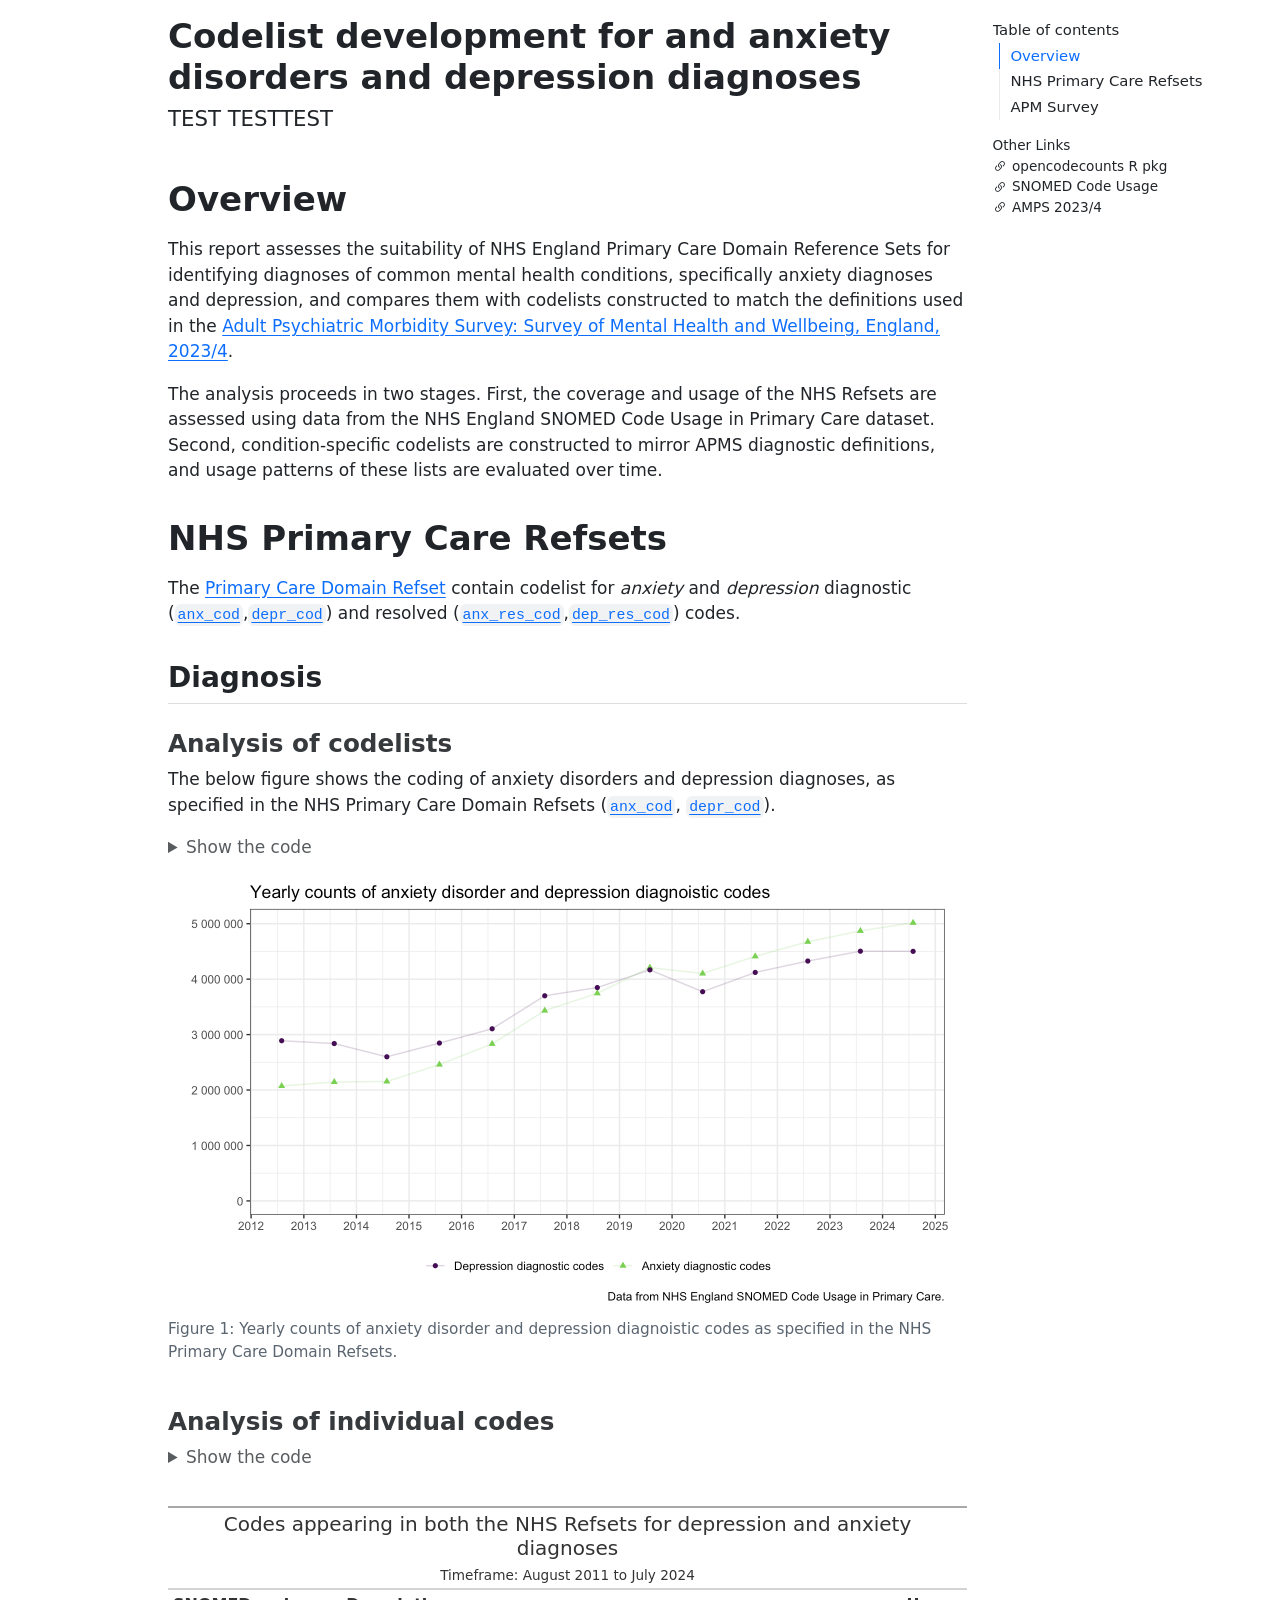
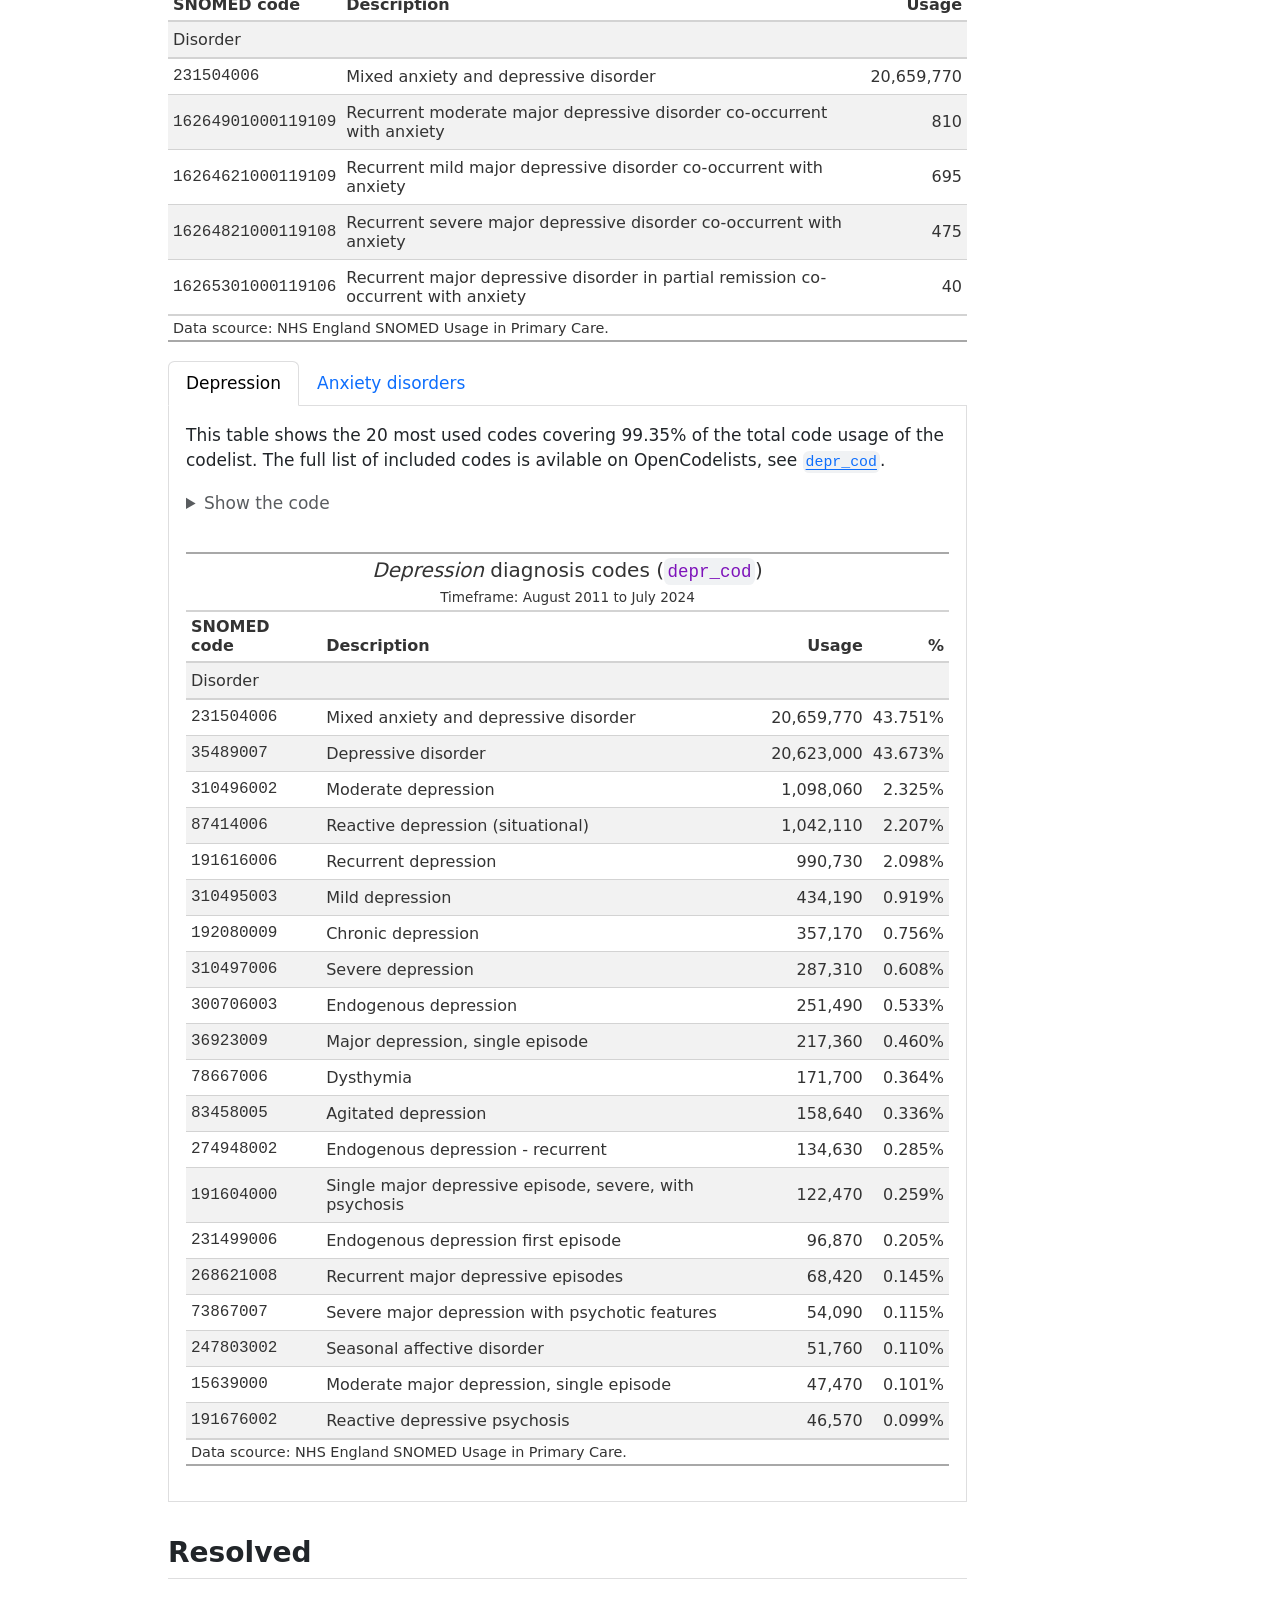
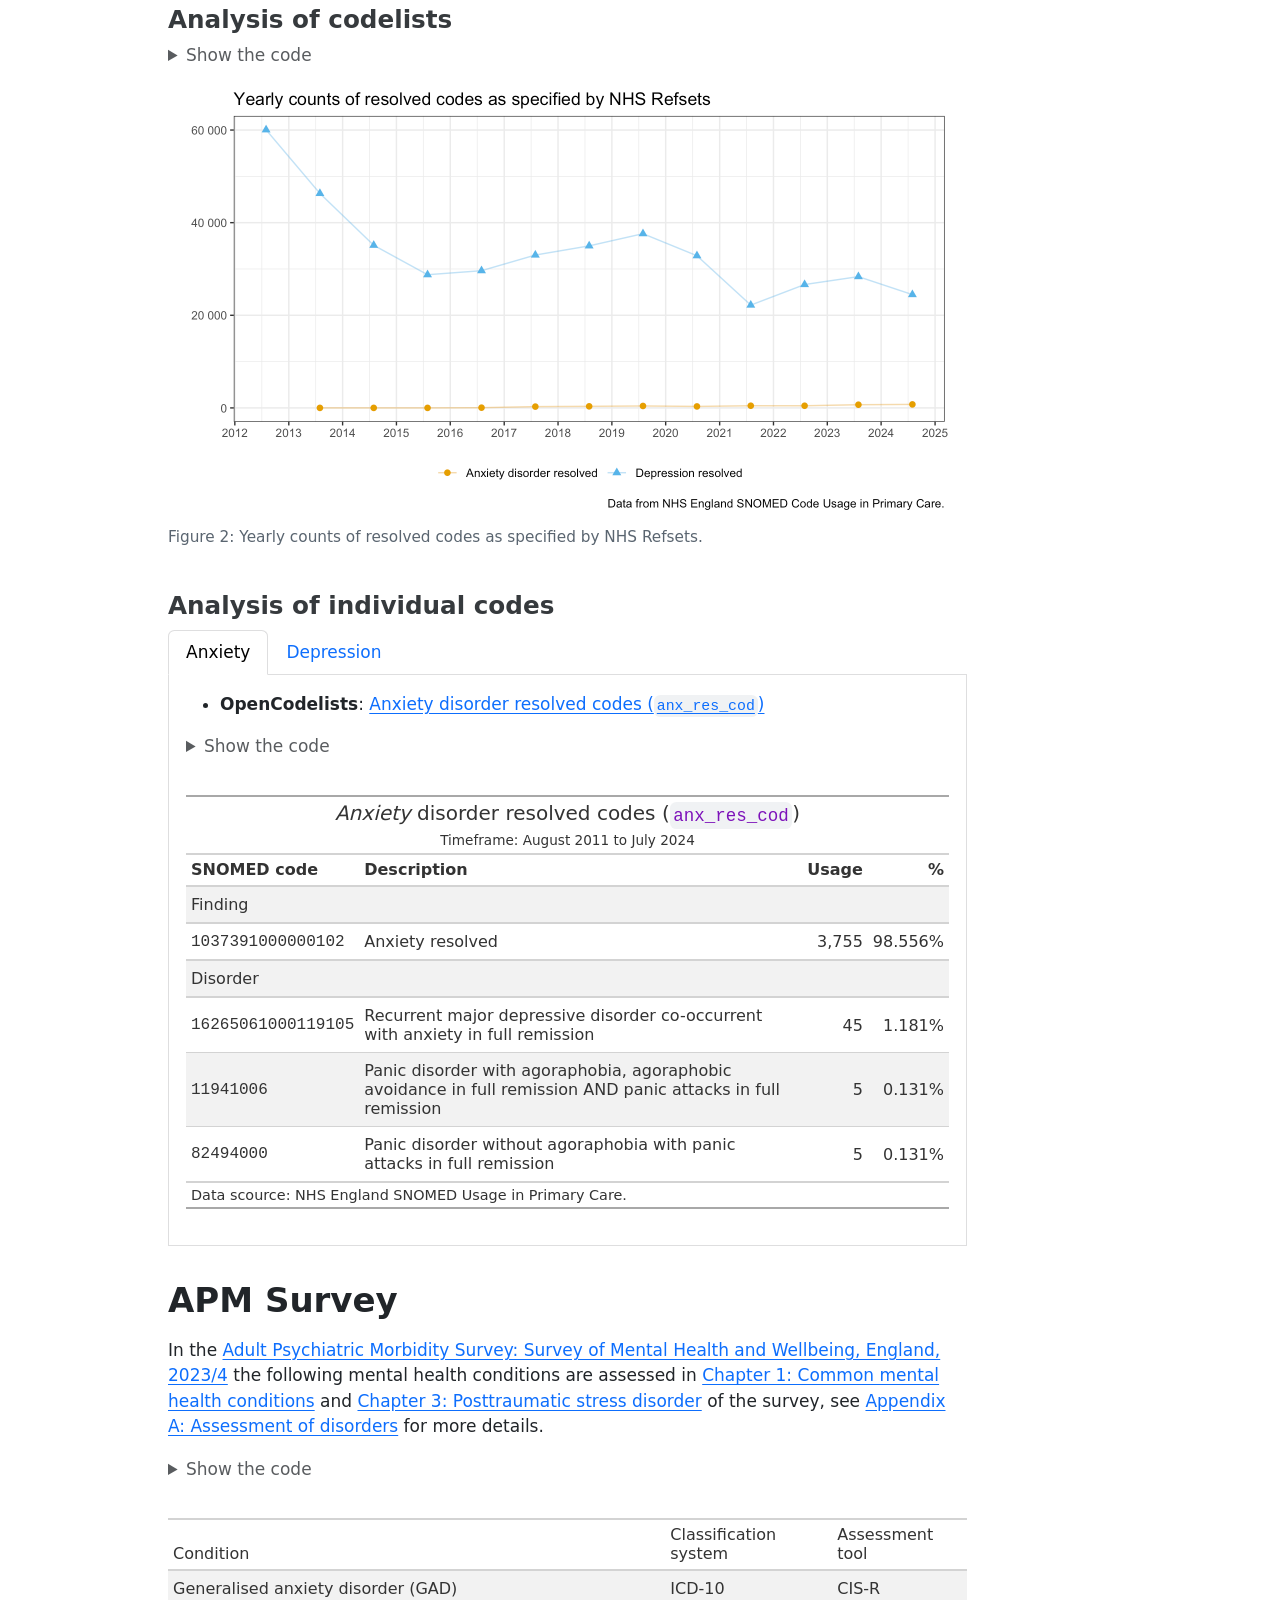
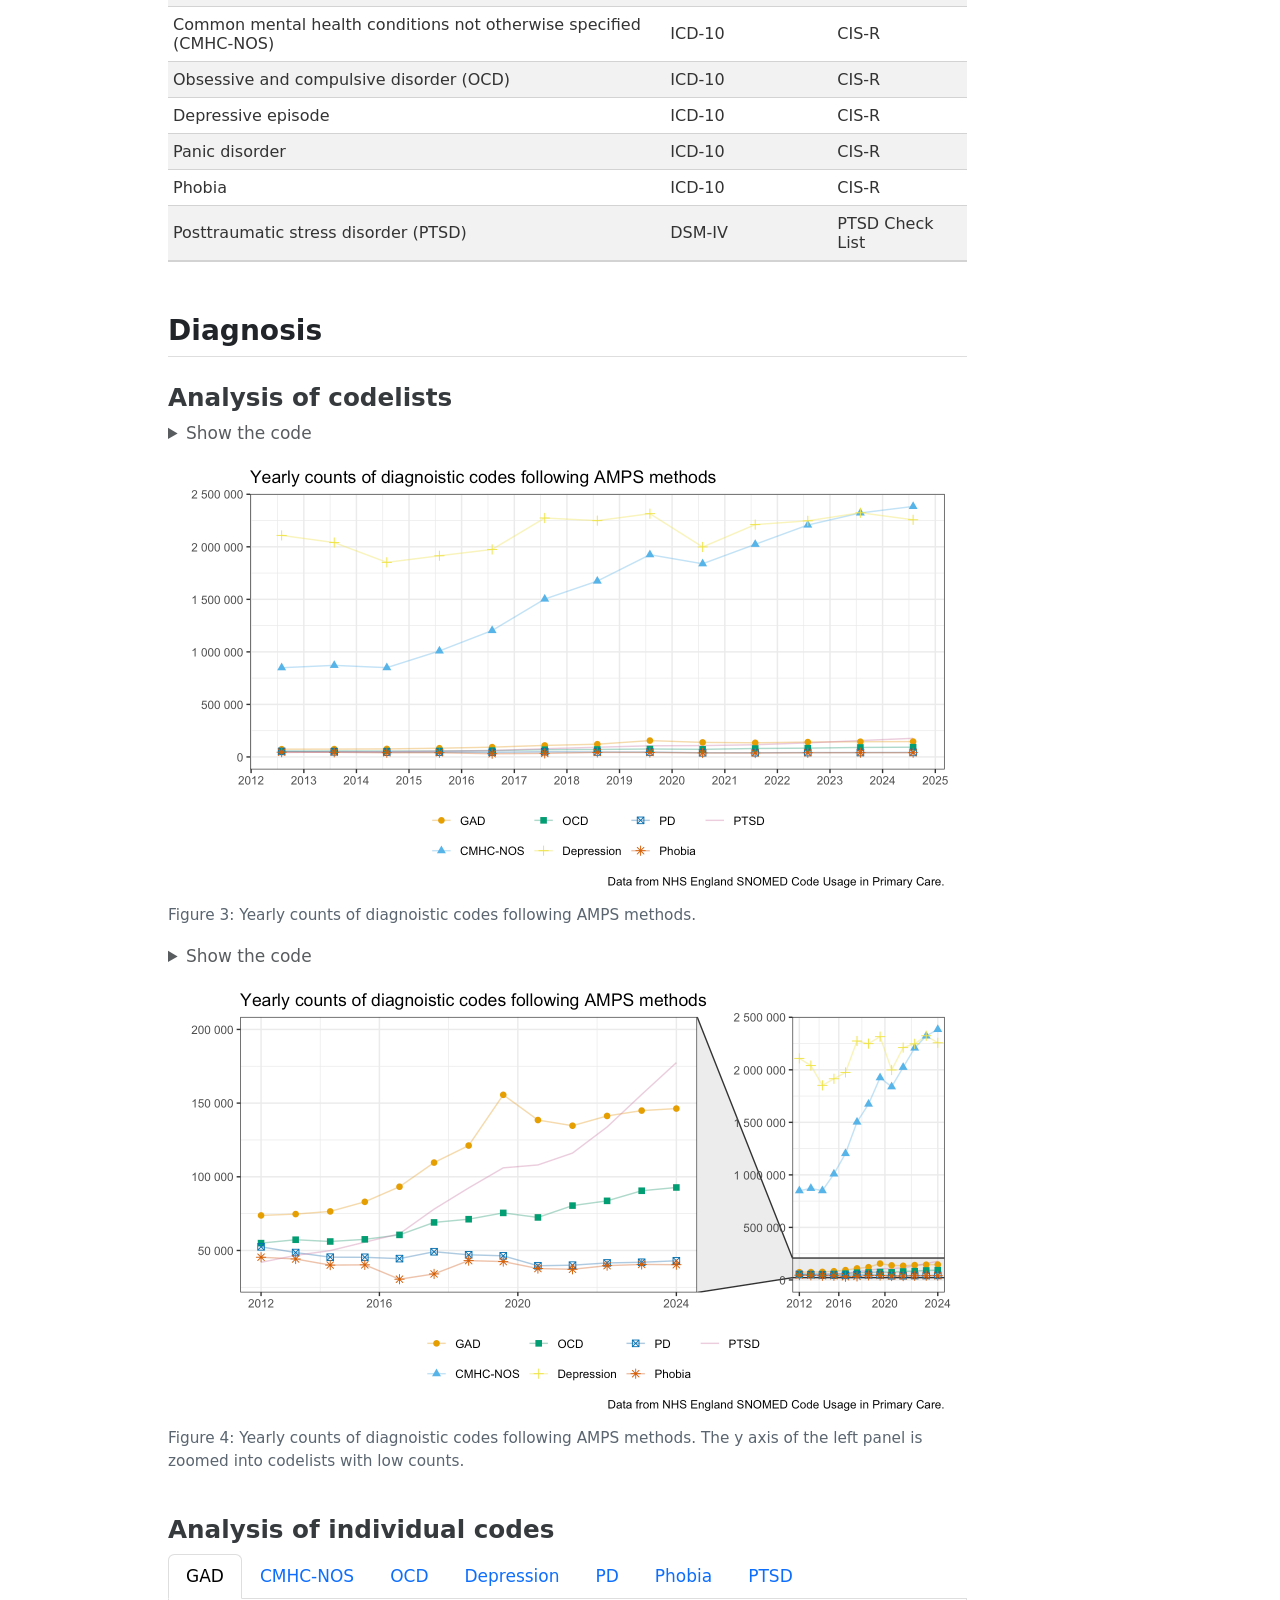
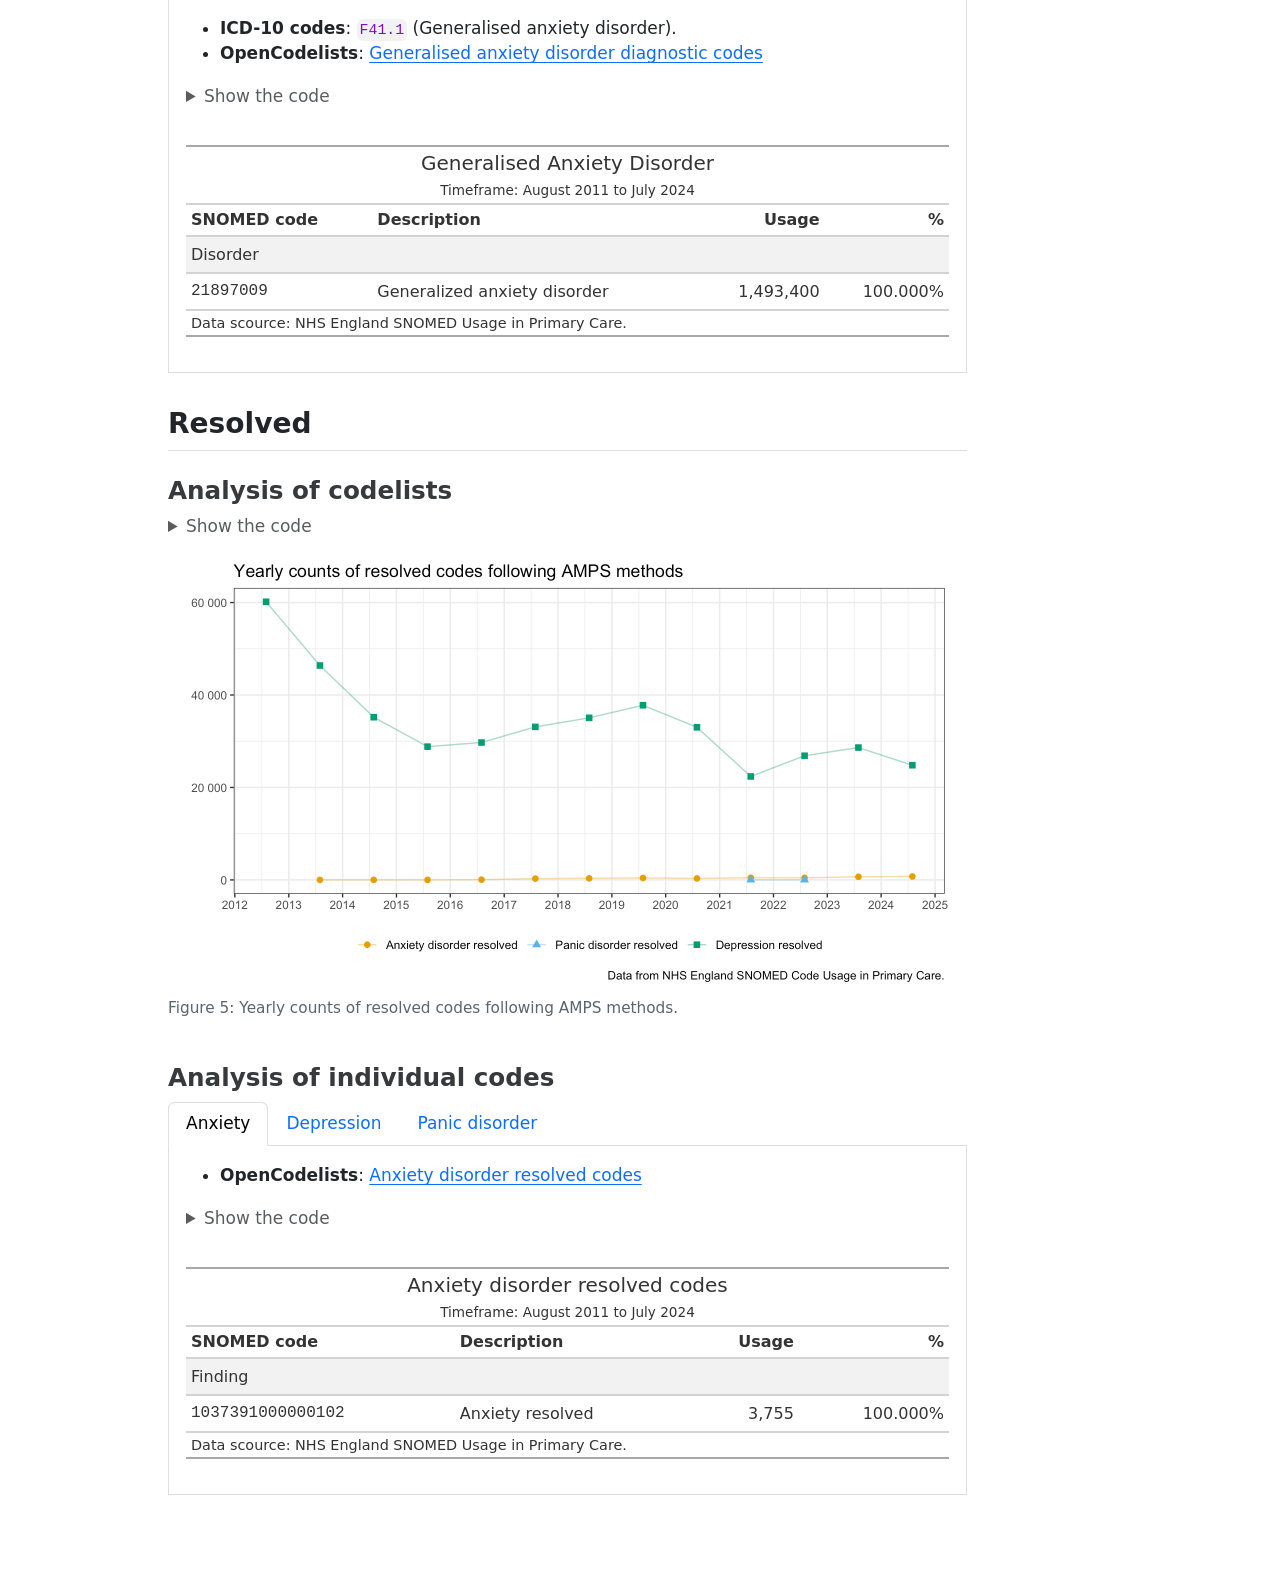
==== commit ffc1da13: "Built site for gh-pages" ====
--- a/index.html
+++ b/index.html
@@ -2,7 +2,7 @@
 <html xmlns="http://www.w3.org/1999/xhtml" lang="en" xml:lang="en"><head>
 
 <meta charset="utf-8">
-<meta name="generator" content="quarto-1.7.34">
+<meta name="generator" content="quarto-1.8.24">
 
 <meta name="viewport" content="width=device-width, initial-scale=1.0, user-scalable=yes">
 
@@ -61,14 +61,15 @@
 <script src="anx_dep_dx_cod_devel_files/libs/clipboard/clipboard.min.js"></script>
 <script src="anx_dep_dx_cod_devel_files/libs/quarto-html/quarto.js" type="module"></script>
 <script src="anx_dep_dx_cod_devel_files/libs/quarto-html/tabsets/tabsets.js" type="module"></script>
+<script src="anx_dep_dx_cod_devel_files/libs/quarto-html/axe/axe-check.js" type="module"></script>
 <script src="anx_dep_dx_cod_devel_files/libs/quarto-html/popper.min.js"></script>
 <script src="anx_dep_dx_cod_devel_files/libs/quarto-html/tippy.umd.min.js"></script>
 <script src="anx_dep_dx_cod_devel_files/libs/quarto-html/anchor.min.js"></script>
 <link href="anx_dep_dx_cod_devel_files/libs/quarto-html/tippy.css" rel="stylesheet">
-<link href="anx_dep_dx_cod_devel_files/libs/quarto-html/quarto-syntax-highlighting-c8ad9e5dbd60b7b70b38521ab19b7da4.css" rel="stylesheet" id="quarto-text-highlighting-styles">
+<link href="anx_dep_dx_cod_devel_files/libs/quarto-html/quarto-syntax-highlighting-dc55a5b9e770e841cd82e46aadbfb9b0.css" rel="stylesheet" id="quarto-text-highlighting-styles">
 <script src="anx_dep_dx_cod_devel_files/libs/bootstrap/bootstrap.min.js"></script>
 <link href="anx_dep_dx_cod_devel_files/libs/bootstrap/bootstrap-icons.css" rel="stylesheet">
-<link href="anx_dep_dx_cod_devel_files/libs/bootstrap/bootstrap-81267100e462c21b3d6c0d5bf76a3417.min.css" rel="stylesheet" append-hash="true" id="quarto-bootstrap" data-mode="light">
+<link href="anx_dep_dx_cod_devel_files/libs/bootstrap/bootstrap-d6a003b94517c951b2d65075d42fb01b.min.css" rel="stylesheet" append-hash="true" id="quarto-bootstrap" data-mode="light">
 
 
 </head>
@@ -100,6 +101,7 @@
 <header id="title-block-header" class="quarto-title-block default">
 <div class="quarto-title">
 <h1 class="title">Codelist development for and anxiety disorders and depression diagnoses</h1>
+<p class="subtitle lead">TEST TESTTEST</p>
 </div>
 
 
@@ -132,7 +134,7 @@
 <div class="cell">
 <details class="code-fold">
 <summary>Show the code</summary>
-<div class="sourceCode cell-code" id="cb1"><pre class="sourceCode r code-with-copy"><code class="sourceCode r"><span id="cb1-1"><a href="#cb1-1" aria-hidden="true" tabindex="-1"></a>anx_cod_depr_cod_usage <span class="ot">&lt;-</span> snomed_usage <span class="sc">|&gt;</span> </span>
+<div class="code-copy-outer-scaffold"><div class="sourceCode cell-code" id="cb1"><pre class="sourceCode r code-with-copy"><code class="sourceCode r"><span id="cb1-1"><a href="#cb1-1" aria-hidden="true" tabindex="-1"></a>anx_cod_depr_cod_usage <span class="ot">&lt;-</span> snomed_usage <span class="sc">|&gt;</span> </span>
 <span id="cb1-2"><a href="#cb1-2" aria-hidden="true" tabindex="-1"></a>  <span class="fu">mutate</span>(</span>
 <span id="cb1-3"><a href="#cb1-3" aria-hidden="true" tabindex="-1"></a>    <span class="at">depr_cod =</span> snomed_code <span class="sc">%in%</span> depr_cod<span class="sc">$</span>code,</span>
 <span id="cb1-4"><a href="#cb1-4" aria-hidden="true" tabindex="-1"></a>    <span class="at">anx_cod =</span> snomed_code <span class="sc">%in%</span> anx_cod<span class="sc">$</span>code</span>
@@ -186,7 +188,7 @@
 <span id="cb1-52"><a href="#cb1-52" aria-hidden="true" tabindex="-1"></a>  <span class="at">width =</span> <span class="dv">8</span></span>
 <span id="cb1-53"><a href="#cb1-53" aria-hidden="true" tabindex="-1"></a>)</span>
 <span id="cb1-54"><a href="#cb1-54" aria-hidden="true" tabindex="-1"></a></span>
-<span id="cb1-55"><a href="#cb1-55" aria-hidden="true" tabindex="-1"></a>fig_depr_anx_cod_trends</span></code><button title="Copy to Clipboard" class="code-copy-button"><i class="bi"></i></button></pre></div>
+<span id="cb1-55"><a href="#cb1-55" aria-hidden="true" tabindex="-1"></a>fig_depr_anx_cod_trends</span></code></pre></div><button title="Copy to Clipboard" class="code-copy-button"><i class="bi"></i></button></div>
 </details>
 <div class="cell-output-display">
 <div id="fig-anx-dep-cod-trends" class="quarto-float quarto-figure quarto-figure-center anchored">
@@ -207,7 +209,7 @@
 <div class="cell">
 <details class="code-fold">
 <summary>Show the code</summary>
-<div class="sourceCode cell-code" id="cb2"><pre class="sourceCode r code-with-copy"><code class="sourceCode r"><span id="cb2-1"><a href="#cb2-1" aria-hidden="true" tabindex="-1"></a>overlap <span class="ot">&lt;-</span> <span class="fu">intersect</span>(depr_cod<span class="sc">$</span>code, anx_cod<span class="sc">$</span>code)</span>
+<div class="code-copy-outer-scaffold"><div class="sourceCode cell-code" id="cb2"><pre class="sourceCode r code-with-copy"><code class="sourceCode r"><span id="cb2-1"><a href="#cb2-1" aria-hidden="true" tabindex="-1"></a>overlap <span class="ot">&lt;-</span> <span class="fu">intersect</span>(depr_cod<span class="sc">$</span>code, anx_cod<span class="sc">$</span>code)</span>
 <span id="cb2-2"><a href="#cb2-2" aria-hidden="true" tabindex="-1"></a></span>
 <span id="cb2-3"><a href="#cb2-3" aria-hidden="true" tabindex="-1"></a>snomed_usage <span class="sc">|&gt;</span> </span>
 <span id="cb2-4"><a href="#cb2-4" aria-hidden="true" tabindex="-1"></a>  <span class="fu">filter</span>(snomed_code <span class="sc">%in%</span> overlap) <span class="sc">|&gt;</span> </span>
@@ -217,26 +219,26 @@
 <span id="cb2-8"><a href="#cb2-8" aria-hidden="true" tabindex="-1"></a>    <span class="at">title =</span> <span class="fu">md</span>(<span class="st">"Codes appearing in both the NHS Refsets for depression and anxiety diagnoses"</span>),</span>
 <span id="cb2-9"><a href="#cb2-9" aria-hidden="true" tabindex="-1"></a>    <span class="at">subtitle =</span> <span class="st">"Timeframe: August 2011 to July 2024"</span></span>
 <span id="cb2-10"><a href="#cb2-10" aria-hidden="true" tabindex="-1"></a>  ) <span class="sc">|&gt;</span> </span>
-<span id="cb2-11"><a href="#cb2-11" aria-hidden="true" tabindex="-1"></a>  <span class="fu">cols_hide</span>(ratio_usage)</span></code><button title="Copy to Clipboard" class="code-copy-button"><i class="bi"></i></button></pre></div>
+<span id="cb2-11"><a href="#cb2-11" aria-hidden="true" tabindex="-1"></a>  <span class="fu">cols_hide</span>(ratio_usage)</span></code></pre></div><button title="Copy to Clipboard" class="code-copy-button"><i class="bi"></i></button></div>
 </details>
 <div class="cell-output-display">
-<div id="tojktrjelp" style="padding-left:0px;padding-right:0px;padding-top:10px;padding-bottom:10px;overflow-x:auto;overflow-y:auto;width:auto;height:auto;">
-<style>#tojktrjelp table {
+<div id="gciiavsbnt" style="padding-left:0px;padding-right:0px;padding-top:10px;padding-bottom:10px;overflow-x:auto;overflow-y:auto;width:auto;height:auto;">
+<style>#gciiavsbnt table {
   font-family: system-ui, 'Segoe UI', Roboto, Helvetica, Arial, sans-serif, 'Apple Color Emoji', 'Segoe UI Emoji', 'Segoe UI Symbol', 'Noto Color Emoji';
   -webkit-font-smoothing: antialiased;
   -moz-osx-font-smoothing: grayscale;
 }
 
-#tojktrjelp thead, #tojktrjelp tbody, #tojktrjelp tfoot, #tojktrjelp tr, #tojktrjelp td, #tojktrjelp th {
+#gciiavsbnt thead, #gciiavsbnt tbody, #gciiavsbnt tfoot, #gciiavsbnt tr, #gciiavsbnt td, #gciiavsbnt th {
   border-style: none;
 }
 
-#tojktrjelp p {
+#gciiavsbnt p {
   margin: 0;
   padding: 0;
 }
 
-#tojktrjelp .gt_table {
+#gciiavsbnt .gt_table {
   display: table;
   border-collapse: collapse;
   line-height: normal;
@@ -262,12 +264,12 @@
   border-left-color: #D3D3D3;
 }
 
-#tojktrjelp .gt_caption {
+#gciiavsbnt .gt_caption {
   padding-top: 4px;
   padding-bottom: 4px;
 }
 
-#tojktrjelp .gt_title {
+#gciiavsbnt .gt_title {
   color: #333333;
   font-size: 125%;
   font-weight: initial;
@@ -279,7 +281,7 @@
   border-bottom-width: 0;
 }
 
-#tojktrjelp .gt_subtitle {
+#gciiavsbnt .gt_subtitle {
   color: #333333;
   font-size: 85%;
   font-weight: initial;
@@ -291,7 +293,7 @@
   border-top-width: 0;
 }
 
-#tojktrjelp .gt_heading {
+#gciiavsbnt .gt_heading {
   background-color: #FFFFFF;
   text-align: center;
   border-bottom-color: #FFFFFF;
@@ -303,13 +305,13 @@
   border-right-color: #D3D3D3;
 }
 
-#tojktrjelp .gt_bottom_border {
-  border-bottom-style: solid;
-  border-bottom-width: 2px;
-  border-bottom-color: #D3D3D3;
-}
-
-#tojktrjelp .gt_col_headings {
+#gciiavsbnt .gt_bottom_border {
+  border-bottom-style: solid;
+  border-bottom-width: 2px;
+  border-bottom-color: #D3D3D3;
+}
+
+#gciiavsbnt .gt_col_headings {
   border-top-style: solid;
   border-top-width: 2px;
   border-top-color: #D3D3D3;
@@ -324,7 +326,7 @@
   border-right-color: #D3D3D3;
 }
 
-#tojktrjelp .gt_col_heading {
+#gciiavsbnt .gt_col_heading {
   color: #333333;
   background-color: #FFFFFF;
   font-size: 100%;
@@ -344,7 +346,7 @@
   overflow-x: hidden;
 }
 
-#tojktrjelp .gt_column_spanner_outer {
+#gciiavsbnt .gt_column_spanner_outer {
   color: #333333;
   background-color: #FFFFFF;
   font-size: 100%;
@@ -356,15 +358,15 @@
   padding-right: 4px;
 }
 
-#tojktrjelp .gt_column_spanner_outer:first-child {
+#gciiavsbnt .gt_column_spanner_outer:first-child {
   padding-left: 0;
 }
 
-#tojktrjelp .gt_column_spanner_outer:last-child {
+#gciiavsbnt .gt_column_spanner_outer:last-child {
   padding-right: 0;
 }
 
-#tojktrjelp .gt_column_spanner {
+#gciiavsbnt .gt_column_spanner {
   border-bottom-style: solid;
   border-bottom-width: 2px;
   border-bottom-color: #D3D3D3;
@@ -376,11 +378,11 @@
   width: 100%;
 }
 
-#tojktrjelp .gt_spanner_row {
+#gciiavsbnt .gt_spanner_row {
   border-bottom-style: hidden;
 }
 
-#tojktrjelp .gt_group_heading {
+#gciiavsbnt .gt_group_heading {
   padding-top: 8px;
   padding-bottom: 8px;
   padding-left: 5px;
@@ -406,7 +408,7 @@
   text-align: left;
 }
 
-#tojktrjelp .gt_empty_group_heading {
+#gciiavsbnt .gt_empty_group_heading {
   padding: 0.5px;
   color: #333333;
   background-color: #FFFFFF;
@@ -421,15 +423,15 @@
   vertical-align: middle;
 }
 
-#tojktrjelp .gt_from_md > :first-child {
+#gciiavsbnt .gt_from_md > :first-child {
   margin-top: 0;
 }
 
-#tojktrjelp .gt_from_md > :last-child {
+#gciiavsbnt .gt_from_md > :last-child {
   margin-bottom: 0;
 }
 
-#tojktrjelp .gt_row {
+#gciiavsbnt .gt_row {
   padding-top: 8px;
   padding-bottom: 8px;
   padding-left: 5px;
@@ -448,7 +450,7 @@
   overflow-x: hidden;
 }
 
-#tojktrjelp .gt_stub {
+#gciiavsbnt .gt_stub {
   color: #333333;
   background-color: #FFFFFF;
   font-size: 100%;
@@ -461,7 +463,7 @@
   padding-right: 5px;
 }
 
-#tojktrjelp .gt_stub_row_group {
+#gciiavsbnt .gt_stub_row_group {
   color: #333333;
   background-color: #FFFFFF;
   font-size: 100%;
@@ -475,54 +477,54 @@
   vertical-align: top;
 }
 
-#tojktrjelp .gt_row_group_first td {
-  border-top-width: 2px;
-}
-
-#tojktrjelp .gt_row_group_first th {
-  border-top-width: 2px;
-}
-
-#tojktrjelp .gt_summary_row {
-  color: #333333;
-  background-color: #FFFFFF;
-  text-transform: inherit;
-  padding-top: 8px;
-  padding-bottom: 8px;
-  padding-left: 5px;
-  padding-right: 5px;
-}
-
-#tojktrjelp .gt_first_summary_row {
-  border-top-style: solid;
-  border-top-color: #D3D3D3;
-}
-
-#tojktrjelp .gt_first_summary_row.thick {
-  border-top-width: 2px;
-}
-
-#tojktrjelp .gt_last_summary_row {
-  padding-top: 8px;
-  padding-bottom: 8px;
-  padding-left: 5px;
-  padding-right: 5px;
-  border-bottom-style: solid;
-  border-bottom-width: 2px;
-  border-bottom-color: #D3D3D3;
-}
-
-#tojktrjelp .gt_grand_summary_row {
-  color: #333333;
-  background-color: #FFFFFF;
-  text-transform: inherit;
-  padding-top: 8px;
-  padding-bottom: 8px;
-  padding-left: 5px;
-  padding-right: 5px;
-}
-
-#tojktrjelp .gt_first_grand_summary_row {
+#gciiavsbnt .gt_row_group_first td {
+  border-top-width: 2px;
+}
+
+#gciiavsbnt .gt_row_group_first th {
+  border-top-width: 2px;
+}
+
+#gciiavsbnt .gt_summary_row {
+  color: #333333;
+  background-color: #FFFFFF;
+  text-transform: inherit;
+  padding-top: 8px;
+  padding-bottom: 8px;
+  padding-left: 5px;
+  padding-right: 5px;
+}
+
+#gciiavsbnt .gt_first_summary_row {
+  border-top-style: solid;
+  border-top-color: #D3D3D3;
+}
+
+#gciiavsbnt .gt_first_summary_row.thick {
+  border-top-width: 2px;
+}
+
+#gciiavsbnt .gt_last_summary_row {
+  padding-top: 8px;
+  padding-bottom: 8px;
+  padding-left: 5px;
+  padding-right: 5px;
+  border-bottom-style: solid;
+  border-bottom-width: 2px;
+  border-bottom-color: #D3D3D3;
+}
+
+#gciiavsbnt .gt_grand_summary_row {
+  color: #333333;
+  background-color: #FFFFFF;
+  text-transform: inherit;
+  padding-top: 8px;
+  padding-bottom: 8px;
+  padding-left: 5px;
+  padding-right: 5px;
+}
+
+#gciiavsbnt .gt_first_grand_summary_row {
   padding-top: 8px;
   padding-bottom: 8px;
   padding-left: 5px;
@@ -532,7 +534,7 @@
   border-top-color: #D3D3D3;
 }
 
-#tojktrjelp .gt_last_grand_summary_row_top {
+#gciiavsbnt .gt_last_grand_summary_row_top {
   padding-top: 8px;
   padding-bottom: 8px;
   padding-left: 5px;
@@ -542,20 +544,20 @@
   border-bottom-color: #D3D3D3;
 }
 
-#tojktrjelp .gt_striped {
+#gciiavsbnt .gt_striped {
   background-color: rgba(128, 128, 128, 0.05);
 }
 
-#tojktrjelp .gt_table_body {
-  border-top-style: solid;
-  border-top-width: 2px;
-  border-top-color: #D3D3D3;
-  border-bottom-style: solid;
-  border-bottom-width: 2px;
-  border-bottom-color: #D3D3D3;
-}
-
-#tojktrjelp .gt_footnotes {
+#gciiavsbnt .gt_table_body {
+  border-top-style: solid;
+  border-top-width: 2px;
+  border-top-color: #D3D3D3;
+  border-bottom-style: solid;
+  border-bottom-width: 2px;
+  border-bottom-color: #D3D3D3;
+}
+
+#gciiavsbnt .gt_footnotes {
   color: #333333;
   background-color: #FFFFFF;
   border-bottom-style: none;
@@ -569,7 +571,7 @@
   border-right-color: #D3D3D3;
 }
 
-#tojktrjelp .gt_footnote {
+#gciiavsbnt .gt_footnote {
   margin: 0px;
   font-size: 90%;
   padding-top: 4px;
@@ -578,7 +580,7 @@
   padding-right: 5px;
 }
 
-#tojktrjelp .gt_sourcenotes {
+#gciiavsbnt .gt_sourcenotes {
   color: #333333;
   background-color: #FFFFFF;
   border-bottom-style: none;
@@ -592,7 +594,7 @@
   border-right-color: #D3D3D3;
 }
 
-#tojktrjelp .gt_sourcenote {
+#gciiavsbnt .gt_sourcenote {
   font-size: 90%;
   padding-top: 4px;
   padding-bottom: 4px;
@@ -600,83 +602,83 @@
   padding-right: 5px;
 }
 
-#tojktrjelp .gt_left {
+#gciiavsbnt .gt_left {
   text-align: left;
 }
 
-#tojktrjelp .gt_center {
+#gciiavsbnt .gt_center {
   text-align: center;
 }
 
-#tojktrjelp .gt_right {
+#gciiavsbnt .gt_right {
   text-align: right;
   font-variant-numeric: tabular-nums;
 }
 
-#tojktrjelp .gt_font_normal {
+#gciiavsbnt .gt_font_normal {
   font-weight: normal;
 }
 
-#tojktrjelp .gt_font_bold {
+#gciiavsbnt .gt_font_bold {
   font-weight: bold;
 }
 
-#tojktrjelp .gt_font_italic {
+#gciiavsbnt .gt_font_italic {
   font-style: italic;
 }
 
-#tojktrjelp .gt_super {
+#gciiavsbnt .gt_super {
   font-size: 65%;
 }
 
-#tojktrjelp .gt_footnote_marks {
+#gciiavsbnt .gt_footnote_marks {
   font-size: 75%;
   vertical-align: 0.4em;
   position: initial;
 }
 
-#tojktrjelp .gt_asterisk {
+#gciiavsbnt .gt_asterisk {
   font-size: 100%;
   vertical-align: 0;
 }
 
-#tojktrjelp .gt_indent_1 {
+#gciiavsbnt .gt_indent_1 {
   text-indent: 5px;
 }
 
-#tojktrjelp .gt_indent_2 {
+#gciiavsbnt .gt_indent_2 {
   text-indent: 10px;
 }
 
-#tojktrjelp .gt_indent_3 {
+#gciiavsbnt .gt_indent_3 {
   text-indent: 15px;
 }
 
-#tojktrjelp .gt_indent_4 {
+#gciiavsbnt .gt_indent_4 {
   text-indent: 20px;
 }
 
-#tojktrjelp .gt_indent_5 {
+#gciiavsbnt .gt_indent_5 {
   text-indent: 25px;
 }
 
-#tojktrjelp .katex-display {
+#gciiavsbnt .katex-display {
   display: inline-flex !important;
   margin-bottom: 0.75em !important;
 }
 
-#tojktrjelp div.Reactable > div.rt-table > div.rt-thead > div.rt-tr.rt-tr-group-header > div.rt-th-group:after {
+#gciiavsbnt div.Reactable > div.rt-table > div.rt-thead > div.rt-tr.rt-tr-group-header > div.rt-th-group:after {
   height: 0px !important;
 }
 </style>
 
-<table class="gt_table caption-top table table-sm table-striped small" data-quarto-postprocess="true" data-quarto-disable-processing="false" data-quarto-bootstrap="false">
+<table class="gt_table caption-top table table-sm table-striped small" data-quarto-bootstrap="false">
 <thead>
 <tr class="gt_heading header">
-<th colspan="3" class="gt_heading gt_title gt_font_normal">Codes appearing in both the NHS Refsets for depression and anxiety diagnoses</th>
+<td colspan="3" class="gt_heading gt_title gt_font_normal">Codes appearing in both the NHS Refsets for depression and anxiety diagnoses</td>
 </tr>
 <tr class="gt_heading even">
-<th colspan="3" class="gt_heading gt_subtitle gt_font_normal gt_bottom_border">Timeframe: August 2011 to July 2024</th>
+<td colspan="3" class="gt_heading gt_subtitle gt_font_normal gt_bottom_border">Timeframe: August 2011 to July 2024</td>
 </tr>
 <tr class="gt_col_headings header">
 <th id="snomed_code" class="gt_col_heading gt_columns_bottom_border gt_left" data-quarto-table-cell-role="th" style="font-weight: bold" scope="col">SNOMED code</th>
@@ -686,7 +688,7 @@
 </thead>
 <tbody class="gt_table_body">
 <tr class="gt_group_heading_row odd">
-<td colspan="3" id="Disorder" class="gt_group_heading" data-quarto-table-cell-role="th" scope="colgroup">Disorder</td>
+<th colspan="3" id="Disorder" class="gt_group_heading" data-quarto-table-cell-role="th" scope="colgroup">Disorder</th>
 </tr>
 <tr class="gt_row_group_first even">
 <td class="gt_row gt_left" headers="Disorder  snomed_code" style="font-family: 'Courier New'">231504006</td>
@@ -732,7 +734,7 @@
 <div class="cell">
 <details class="code-fold">
 <summary>Show the code</summary>
-<div class="sourceCode cell-code" id="cb3"><pre class="sourceCode r code-with-copy"><code class="sourceCode r"><span id="cb3-1"><a href="#cb3-1" aria-hidden="true" tabindex="-1"></a><span class="co"># Display formatted table</span></span>
+<div class="code-copy-outer-scaffold"><div class="sourceCode cell-code" id="cb3"><pre class="sourceCode r code-with-copy"><code class="sourceCode r"><span id="cb3-1"><a href="#cb3-1" aria-hidden="true" tabindex="-1"></a><span class="co"># Display formatted table</span></span>
 <span id="cb3-2"><a href="#cb3-2" aria-hidden="true" tabindex="-1"></a>tab_depr_cod_counts <span class="ot">&lt;-</span> depr_cod_counts <span class="sc">|&gt;</span></span>
 <span id="cb3-3"><a href="#cb3-3" aria-hidden="true" tabindex="-1"></a>  <span class="fu">create_table_sem_tag</span>(</span>
 <span id="cb3-4"><a href="#cb3-4" aria-hidden="true" tabindex="-1"></a>    <span class="at">title =</span> <span class="fu">md</span>(<span class="st">"*Depression* diagnosis codes (`depr_cod`)"</span>),</span>
@@ -744,26 +746,26 @@
 <span id="cb3-10"><a href="#cb3-10" aria-hidden="true" tabindex="-1"></a>  <span class="fu">here</span>(<span class="st">"output"</span>, <span class="st">"tables"</span>, <span class="st">"cod_devel"</span>, <span class="st">"dx"</span>, <span class="st">"tab_depr_cod_usage.png"</span>)</span>
 <span id="cb3-11"><a href="#cb3-11" aria-hidden="true" tabindex="-1"></a>  )</span>
 <span id="cb3-12"><a href="#cb3-12" aria-hidden="true" tabindex="-1"></a></span>
-<span id="cb3-13"><a href="#cb3-13" aria-hidden="true" tabindex="-1"></a>tab_depr_cod_counts</span></code><button title="Copy to Clipboard" class="code-copy-button"><i class="bi"></i></button></pre></div>
+<span id="cb3-13"><a href="#cb3-13" aria-hidden="true" tabindex="-1"></a>tab_depr_cod_counts</span></code></pre></div><button title="Copy to Clipboard" class="code-copy-button"><i class="bi"></i></button></div>
 </details>
 <div class="cell-output-display">
-<div id="wwphizhiib" style="padding-left:0px;padding-right:0px;padding-top:10px;padding-bottom:10px;overflow-x:auto;overflow-y:auto;width:auto;height:auto;">
-<style>#wwphizhiib table {
+<div id="gngxklkoip" style="padding-left:0px;padding-right:0px;padding-top:10px;padding-bottom:10px;overflow-x:auto;overflow-y:auto;width:auto;height:auto;">
+<style>#gngxklkoip table {
   font-family: system-ui, 'Segoe UI', Roboto, Helvetica, Arial, sans-serif, 'Apple Color Emoji', 'Segoe UI Emoji', 'Segoe UI Symbol', 'Noto Color Emoji';
   -webkit-font-smoothing: antialiased;
   -moz-osx-font-smoothing: grayscale;
 }
 
-#wwphizhiib thead, #wwphizhiib tbody, #wwphizhiib tfoot, #wwphizhiib tr, #wwphizhiib td, #wwphizhiib th {
+#gngxklkoip thead, #gngxklkoip tbody, #gngxklkoip tfoot, #gngxklkoip tr, #gngxklkoip td, #gngxklkoip th {
   border-style: none;
 }
 
-#wwphizhiib p {
+#gngxklkoip p {
   margin: 0;
   padding: 0;
 }
 
-#wwphizhiib .gt_table {
+#gngxklkoip .gt_table {
   display: table;
   border-collapse: collapse;
   line-height: normal;
@@ -789,12 +791,12 @@
   border-left-color: #D3D3D3;
 }
 
-#wwphizhiib .gt_caption {
+#gngxklkoip .gt_caption {
   padding-top: 4px;
   padding-bottom: 4px;
 }
 
-#wwphizhiib .gt_title {
+#gngxklkoip .gt_title {
   color: #333333;
   font-size: 125%;
   font-weight: initial;
@@ -806,7 +808,7 @@
   border-bottom-width: 0;
 }
 
-#wwphizhiib .gt_subtitle {
+#gngxklkoip .gt_subtitle {
   color: #333333;
   font-size: 85%;
   font-weight: initial;
@@ -818,7 +820,7 @@
   border-top-width: 0;
 }
 
-#wwphizhiib .gt_heading {
+#gngxklkoip .gt_heading {
   background-color: #FFFFFF;
   text-align: center;
   border-bottom-color: #FFFFFF;
@@ -830,13 +832,13 @@
   border-right-color: #D3D3D3;
 }
 
-#wwphizhiib .gt_bottom_border {
-  border-bottom-style: solid;
-  border-bottom-width: 2px;
-  border-bottom-color: #D3D3D3;
-}
-
-#wwphizhiib .gt_col_headings {
+#gngxklkoip .gt_bottom_border {
+  border-bottom-style: solid;
+  border-bottom-width: 2px;
+  border-bottom-color: #D3D3D3;
+}
+
+#gngxklkoip .gt_col_headings {
   border-top-style: solid;
   border-top-width: 2px;
   border-top-color: #D3D3D3;
@@ -851,7 +853,7 @@
   border-right-color: #D3D3D3;
 }
 
-#wwphizhiib .gt_col_heading {
+#gngxklkoip .gt_col_heading {
   color: #333333;
   background-color: #FFFFFF;
   font-size: 100%;
@@ -871,7 +873,7 @@
   overflow-x: hidden;
 }
 
-#wwphizhiib .gt_column_spanner_outer {
+#gngxklkoip .gt_column_spanner_outer {
   color: #333333;
   background-color: #FFFFFF;
   font-size: 100%;
@@ -883,15 +885,15 @@
   padding-right: 4px;
 }
 
-#wwphizhiib .gt_column_spanner_outer:first-child {
+#gngxklkoip .gt_column_spanner_outer:first-child {
   padding-left: 0;
 }
 
-#wwphizhiib .gt_column_spanner_outer:last-child {
+#gngxklkoip .gt_column_spanner_outer:last-child {
   padding-right: 0;
 }
 
-#wwphizhiib .gt_column_spanner {
+#gngxklkoip .gt_column_spanner {
   border-bottom-style: solid;
   border-bottom-width: 2px;
   border-bottom-color: #D3D3D3;
@@ -903,11 +905,11 @@
   width: 100%;
 }
 
-#wwphizhiib .gt_spanner_row {
+#gngxklkoip .gt_spanner_row {
   border-bottom-style: hidden;
 }
 
-#wwphizhiib .gt_group_heading {
+#gngxklkoip .gt_group_heading {
   padding-top: 8px;
   padding-bottom: 8px;
   padding-left: 5px;
@@ -933,7 +935,7 @@
   text-align: left;
 }
 
-#wwphizhiib .gt_empty_group_heading {
+#gngxklkoip .gt_empty_group_heading {
   padding: 0.5px;
   color: #333333;
   background-color: #FFFFFF;
@@ -948,15 +950,15 @@
   vertical-align: middle;
 }
 
-#wwphizhiib .gt_from_md > :first-child {
+#gngxklkoip .gt_from_md > :first-child {
   margin-top: 0;
 }
 
-#wwphizhiib .gt_from_md > :last-child {
+#gngxklkoip .gt_from_md > :last-child {
   margin-bottom: 0;
 }
 
-#wwphizhiib .gt_row {
+#gngxklkoip .gt_row {
   padding-top: 8px;
   padding-bottom: 8px;
   padding-left: 5px;
@@ -975,7 +977,7 @@
   overflow-x: hidden;
 }
 
-#wwphizhiib .gt_stub {
+#gngxklkoip .gt_stub {
   color: #333333;
   background-color: #FFFFFF;
   font-size: 100%;
@@ -988,7 +990,7 @@
   padding-right: 5px;
 }
 
-#wwphizhiib .gt_stub_row_group {
+#gngxklkoip .gt_stub_row_group {
   color: #333333;
   background-color: #FFFFFF;
   font-size: 100%;
@@ -1002,54 +1004,54 @@
   vertical-align: top;
 }
 
-#wwphizhiib .gt_row_group_first td {
-  border-top-width: 2px;
-}
-
-#wwphizhiib .gt_row_group_first th {
-  border-top-width: 2px;
-}
-
-#wwphizhiib .gt_summary_row {
-  color: #333333;
-  background-color: #FFFFFF;
-  text-transform: inherit;
-  padding-top: 8px;
-  padding-bottom: 8px;
-  padding-left: 5px;
-  padding-right: 5px;
-}
-
-#wwphizhiib .gt_first_summary_row {
-  border-top-style: solid;
-  border-top-color: #D3D3D3;
-}
-
-#wwphizhiib .gt_first_summary_row.thick {
-  border-top-width: 2px;
-}
-
-#wwphizhiib .gt_last_summary_row {
-  padding-top: 8px;
-  padding-bottom: 8px;
-  padding-left: 5px;
-  padding-right: 5px;
-  border-bottom-style: solid;
-  border-bottom-width: 2px;
-  border-bottom-color: #D3D3D3;
-}
-
-#wwphizhiib .gt_grand_summary_row {
-  color: #333333;
-  background-color: #FFFFFF;
-  text-transform: inherit;
-  padding-top: 8px;
-  padding-bottom: 8px;
-  padding-left: 5px;
-  padding-right: 5px;
-}
-
-#wwphizhiib .gt_first_grand_summary_row {
+#gngxklkoip .gt_row_group_first td {
+  border-top-width: 2px;
+}
+
+#gngxklkoip .gt_row_group_first th {
+  border-top-width: 2px;
+}
+
+#gngxklkoip .gt_summary_row {
+  color: #333333;
+  background-color: #FFFFFF;
+  text-transform: inherit;
+  padding-top: 8px;
+  padding-bottom: 8px;
+  padding-left: 5px;
+  padding-right: 5px;
+}
+
+#gngxklkoip .gt_first_summary_row {
+  border-top-style: solid;
+  border-top-color: #D3D3D3;
+}
+
+#gngxklkoip .gt_first_summary_row.thick {
+  border-top-width: 2px;
+}
+
+#gngxklkoip .gt_last_summary_row {
+  padding-top: 8px;
+  padding-bottom: 8px;
+  padding-left: 5px;
+  padding-right: 5px;
+  border-bottom-style: solid;
+  border-bottom-width: 2px;
+  border-bottom-color: #D3D3D3;
+}
+
+#gngxklkoip .gt_grand_summary_row {
+  color: #333333;
+  background-color: #FFFFFF;
+  text-transform: inherit;
+  padding-top: 8px;
+  padding-bottom: 8px;
+  padding-left: 5px;
+  padding-right: 5px;
+}
+
+#gngxklkoip .gt_first_grand_summary_row {
   padding-top: 8px;
   padding-bottom: 8px;
   padding-left: 5px;
@@ -1059,7 +1061,7 @@
   border-top-color: #D3D3D3;
 }
 
-#wwphizhiib .gt_last_grand_summary_row_top {
+#gngxklkoip .gt_last_grand_summary_row_top {
   padding-top: 8px;
   padding-bottom: 8px;
   padding-left: 5px;
@@ -1069,20 +1071,20 @@
   border-bottom-color: #D3D3D3;
 }
 
-#wwphizhiib .gt_striped {
+#gngxklkoip .gt_striped {
   background-color: rgba(128, 128, 128, 0.05);
 }
 
-#wwphizhiib .gt_table_body {
-  border-top-style: solid;
-  border-top-width: 2px;
-  border-top-color: #D3D3D3;
-  border-bottom-style: solid;
-  border-bottom-width: 2px;
-  border-bottom-color: #D3D3D3;
-}
-
-#wwphizhiib .gt_footnotes {
+#gngxklkoip .gt_table_body {
+  border-top-style: solid;
+  border-top-width: 2px;
+  border-top-color: #D3D3D3;
+  border-bottom-style: solid;
+  border-bottom-width: 2px;
+  border-bottom-color: #D3D3D3;
+}
+
+#gngxklkoip .gt_footnotes {
   color: #333333;
   background-color: #FFFFFF;
   border-bottom-style: none;
@@ -1096,7 +1098,7 @@
   border-right-color: #D3D3D3;
 }
 
-#wwphizhiib .gt_footnote {
+#gngxklkoip .gt_footnote {
   margin: 0px;
   font-size: 90%;
   padding-top: 4px;
@@ -1105,7 +1107,7 @@
   padding-right: 5px;
 }
 
-#wwphizhiib .gt_sourcenotes {
+#gngxklkoip .gt_sourcenotes {
   color: #333333;
   background-color: #FFFFFF;
   border-bottom-style: none;
@@ -1119,7 +1121,7 @@
   border-right-color: #D3D3D3;
 }
 
-#wwphizhiib .gt_sourcenote {
+#gngxklkoip .gt_sourcenote {
   font-size: 90%;
   padding-top: 4px;
   padding-bottom: 4px;
@@ -1127,83 +1129,83 @@
   padding-right: 5px;
 }
 
-#wwphizhiib .gt_left {
+#gngxklkoip .gt_left {
   text-align: left;
 }
 
-#wwphizhiib .gt_center {
+#gngxklkoip .gt_center {
   text-align: center;
 }
 
-#wwphizhiib .gt_right {
+#gngxklkoip .gt_right {
   text-align: right;
   font-variant-numeric: tabular-nums;
 }
 
-#wwphizhiib .gt_font_normal {
+#gngxklkoip .gt_font_normal {
   font-weight: normal;
 }
 
-#wwphizhiib .gt_font_bold {
+#gngxklkoip .gt_font_bold {
   font-weight: bold;
 }
 
-#wwphizhiib .gt_font_italic {
+#gngxklkoip .gt_font_italic {
   font-style: italic;
 }
 
-#wwphizhiib .gt_super {
+#gngxklkoip .gt_super {
   font-size: 65%;
 }
 
-#wwphizhiib .gt_footnote_marks {
+#gngxklkoip .gt_footnote_marks {
   font-size: 75%;
   vertical-align: 0.4em;
   position: initial;
 }
 
-#wwphizhiib .gt_asterisk {
+#gngxklkoip .gt_asterisk {
   font-size: 100%;
   vertical-align: 0;
 }
 
-#wwphizhiib .gt_indent_1 {
+#gngxklkoip .gt_indent_1 {
   text-indent: 5px;
 }
 
-#wwphizhiib .gt_indent_2 {
+#gngxklkoip .gt_indent_2 {
   text-indent: 10px;
 }
 
-#wwphizhiib .gt_indent_3 {
+#gngxklkoip .gt_indent_3 {
   text-indent: 15px;
 }
 
-#wwphizhiib .gt_indent_4 {
+#gngxklkoip .gt_indent_4 {
   text-indent: 20px;
 }
 
-#wwphizhiib .gt_indent_5 {
+#gngxklkoip .gt_indent_5 {
   text-indent: 25px;
 }
 
-#wwphizhiib .katex-display {
+#gngxklkoip .katex-display {
   display: inline-flex !important;
   margin-bottom: 0.75em !important;
 }
 
-#wwphizhiib div.Reactable > div.rt-table > div.rt-thead > div.rt-tr.rt-tr-group-header > div.rt-th-group:after {
+#gngxklkoip div.Reactable > div.rt-table > div.rt-thead > div.rt-tr.rt-tr-group-header > div.rt-th-group:after {
   height: 0px !important;
 }
 </style>
 
-<table class="gt_table caption-top table table-sm table-striped small" data-quarto-postprocess="true" data-quarto-disable-processing="false" data-quarto-bootstrap="false">
+<table class="gt_table caption-top table table-sm table-striped small" data-quarto-bootstrap="false">
 <thead>
 <tr class="gt_heading header">
-<th colspan="4" class="gt_heading gt_title gt_font_normal"><em>Depression</em> diagnosis codes (<code>depr_cod</code>)</th>
+<td colspan="4" class="gt_heading gt_title gt_font_normal"><em>Depression</em> diagnosis codes (<code>depr_cod</code>)</td>
 </tr>
 <tr class="gt_heading even">
-<th colspan="4" class="gt_heading gt_subtitle gt_font_normal gt_bottom_border">Timeframe: August 2011 to July 2024</th>
+<td colspan="4" class="gt_heading gt_subtitle gt_font_normal gt_bottom_border">Timeframe: August 2011 to July 2024</td>
 </tr>
 <tr class="gt_col_headings header">
 <th id="snomed_code" class="gt_col_heading gt_columns_bottom_border gt_left" data-quarto-table-cell-role="th" style="font-weight: bold" scope="col">SNOMED code</th>
@@ -1214,7 +1216,7 @@
 </thead>
 <tbody class="gt_table_body">
 <tr class="gt_group_heading_row odd">
-<td colspan="4" id="Disorder" class="gt_group_heading" data-quarto-table-cell-role="th" scope="colgroup">Disorder</td>
+<th colspan="4" id="Disorder" class="gt_group_heading" data-quarto-table-cell-role="th" scope="colgroup">Disorder</th>
 </tr>
 <tr class="gt_row_group_first even">
 <td class="gt_row gt_left" headers="Disorder  snomed_code" style="font-family: 'Courier New'">231504006</td>
@@ -1353,7 +1355,7 @@
 <div class="cell">
 <details class="code-fold">
 <summary>Show the code</summary>
-<div class="sourceCode cell-code" id="cb4"><pre class="sourceCode r code-with-copy"><code class="sourceCode r"><span id="cb4-1"><a href="#cb4-1" aria-hidden="true" tabindex="-1"></a><span class="co"># Display formatted table</span></span>
+<div class="code-copy-outer-scaffold"><div class="sourceCode cell-code" id="cb4"><pre class="sourceCode r code-with-copy"><code class="sourceCode r"><span id="cb4-1"><a href="#cb4-1" aria-hidden="true" tabindex="-1"></a><span class="co"># Display formatted table</span></span>
 <span id="cb4-2"><a href="#cb4-2" aria-hidden="true" tabindex="-1"></a>tab_anx_cod_counts <span class="ot">&lt;-</span> anx_cod_counts <span class="sc">|&gt;</span></span>
 <span id="cb4-3"><a href="#cb4-3" aria-hidden="true" tabindex="-1"></a>  <span class="fu">create_table_sem_tag</span>(</span>
 <span id="cb4-4"><a href="#cb4-4" aria-hidden="true" tabindex="-1"></a>    <span class="at">title =</span> <span class="fu">md</span>(<span class="st">"*Anxiety* diagnosis codes (`anx_cod`)"</span>),</span>
@@ -1365,26 +1367,26 @@
 <span id="cb4-10"><a href="#cb4-10" aria-hidden="true" tabindex="-1"></a>  <span class="fu">here</span>(<span class="st">"output"</span>, <span class="st">"tables"</span>, <span class="st">"cod_devel"</span>, <span class="st">"dx"</span>, <span class="st">"tab_anx_cod_usage.png"</span>)</span>
 <span id="cb4-11"><a href="#cb4-11" aria-hidden="true" tabindex="-1"></a>  )</span>
 <span id="cb4-12"><a href="#cb4-12" aria-hidden="true" tabindex="-1"></a></span>
-<span id="cb4-13"><a href="#cb4-13" aria-hidden="true" tabindex="-1"></a>tab_anx_cod_counts</span></code><button title="Copy to Clipboard" class="code-copy-button"><i class="bi"></i></button></pre></div>
+<span id="cb4-13"><a href="#cb4-13" aria-hidden="true" tabindex="-1"></a>tab_anx_cod_counts</span></code></pre></div><button title="Copy to Clipboard" class="code-copy-button"><i class="bi"></i></button></div>
 </details>
 <div class="cell-output-display">
-<div id="hhvftdqpsb" style="padding-left:0px;padding-right:0px;padding-top:10px;padding-bottom:10px;overflow-x:auto;overflow-y:auto;width:auto;height:auto;">
-<style>#hhvftdqpsb table {
+<div id="gvlwdcopgh" style="padding-left:0px;padding-right:0px;padding-top:10px;padding-bottom:10px;overflow-x:auto;overflow-y:auto;width:auto;height:auto;">
+<style>#gvlwdcopgh table {
   font-family: system-ui, 'Segoe UI', Roboto, Helvetica, Arial, sans-serif, 'Apple Color Emoji', 'Segoe UI Emoji', 'Segoe UI Symbol', 'Noto Color Emoji';
   -webkit-font-smoothing: antialiased;
   -moz-osx-font-smoothing: grayscale;
 }
 
-#hhvftdqpsb thead, #hhvftdqpsb tbody, #hhvftdqpsb tfoot, #hhvftdqpsb tr, #hhvftdqpsb td, #hhvftdqpsb th {
+#gvlwdcopgh thead, #gvlwdcopgh tbody, #gvlwdcopgh tfoot, #gvlwdcopgh tr, #gvlwdcopgh td, #gvlwdcopgh th {
   border-style: none;
 }
 
-#hhvftdqpsb p {
+#gvlwdcopgh p {
   margin: 0;
   padding: 0;
 }
 
-#hhvftdqpsb .gt_table {
+#gvlwdcopgh .gt_table {
   display: table;
   border-collapse: collapse;
   line-height: normal;
@@ -1410,12 +1412,12 @@
   border-left-color: #D3D3D3;
 }
 
-#hhvftdqpsb .gt_caption {
+#gvlwdcopgh .gt_caption {
   padding-top: 4px;
   padding-bottom: 4px;
 }
 
-#hhvftdqpsb .gt_title {
+#gvlwdcopgh .gt_title {
   color: #333333;
   font-size: 125%;
   font-weight: initial;
@@ -1427,7 +1429,7 @@
   border-bottom-width: 0;
 }
 
-#hhvftdqpsb .gt_subtitle {
+#gvlwdcopgh .gt_subtitle {
   color: #333333;
   font-size: 85%;
   font-weight: initial;
@@ -1439,7 +1441,7 @@
   border-top-width: 0;
 }
 
-#hhvftdqpsb .gt_heading {
+#gvlwdcopgh .gt_heading {
   background-color: #FFFFFF;
   text-align: center;
   border-bottom-color: #FFFFFF;
@@ -1451,13 +1453,13 @@
   border-right-color: #D3D3D3;
 }
 
-#hhvftdqpsb .gt_bottom_border {
-  border-bottom-style: solid;
-  border-bottom-width: 2px;
-  border-bottom-color: #D3D3D3;
-}
-
-#hhvftdqpsb .gt_col_headings {
+#gvlwdcopgh .gt_bottom_border {
+  border-bottom-style: solid;
+  border-bottom-width: 2px;
+  border-bottom-color: #D3D3D3;
+}
+
+#gvlwdcopgh .gt_col_headings {
   border-top-style: solid;
   border-top-width: 2px;
   border-top-color: #D3D3D3;
@@ -1472,7 +1474,7 @@
   border-right-color: #D3D3D3;
 }
 
-#hhvftdqpsb .gt_col_heading {
+#gvlwdcopgh .gt_col_heading {
   color: #333333;
   background-color: #FFFFFF;
   font-size: 100%;
@@ -1492,7 +1494,7 @@
   overflow-x: hidden;
 }
 
-#hhvftdqpsb .gt_column_spanner_outer {
+#gvlwdcopgh .gt_column_spanner_outer {
   color: #333333;
   background-color: #FFFFFF;
   font-size: 100%;
@@ -1504,15 +1506,15 @@
   padding-right: 4px;
 }
 
-#hhvftdqpsb .gt_column_spanner_outer:first-child {
+#gvlwdcopgh .gt_column_spanner_outer:first-child {
   padding-left: 0;
 }
 
-#hhvftdqpsb .gt_column_spanner_outer:last-child {
+#gvlwdcopgh .gt_column_spanner_outer:last-child {
   padding-right: 0;
 }
 
-#hhvftdqpsb .gt_column_spanner {
+#gvlwdcopgh .gt_column_spanner {
   border-bottom-style: solid;
   border-bottom-width: 2px;
   border-bottom-color: #D3D3D3;
@@ -1524,11 +1526,11 @@
   width: 100%;
 }
 
-#hhvftdqpsb .gt_spanner_row {
+#gvlwdcopgh .gt_spanner_row {
   border-bottom-style: hidden;
 }
 
-#hhvftdqpsb .gt_group_heading {
+#gvlwdcopgh .gt_group_heading {
   padding-top: 8px;
   padding-bottom: 8px;
   padding-left: 5px;
@@ -1554,7 +1556,7 @@
   text-align: left;
 }
 
-#hhvftdqpsb .gt_empty_group_heading {
+#gvlwdcopgh .gt_empty_group_heading {
   padding: 0.5px;
   color: #333333;
   background-color: #FFFFFF;
@@ -1569,15 +1571,15 @@
   vertical-align: middle;
 }
 
-#hhvftdqpsb .gt_from_md > :first-child {
+#gvlwdcopgh .gt_from_md > :first-child {
   margin-top: 0;
 }
 
-#hhvftdqpsb .gt_from_md > :last-child {
+#gvlwdcopgh .gt_from_md > :last-child {
   margin-bottom: 0;
 }
 
-#hhvftdqpsb .gt_row {
+#gvlwdcopgh .gt_row {
   padding-top: 8px;
   padding-bottom: 8px;
   padding-left: 5px;
@@ -1596,7 +1598,7 @@
   overflow-x: hidden;
 }
 
-#hhvftdqpsb .gt_stub {
+#gvlwdcopgh .gt_stub {
   color: #333333;
   background-color: #FFFFFF;
   font-size: 100%;
@@ -1609,7 +1611,7 @@
   padding-right: 5px;
 }
 
-#hhvftdqpsb .gt_stub_row_group {
+#gvlwdcopgh .gt_stub_row_group {
   color: #333333;
   background-color: #FFFFFF;
   font-size: 100%;
@@ -1623,54 +1625,54 @@
   vertical-align: top;
 }
 
-#hhvftdqpsb .gt_row_group_first td {
-  border-top-width: 2px;
-}
-
-#hhvftdqpsb .gt_row_group_first th {
-  border-top-width: 2px;
-}
-
-#hhvftdqpsb .gt_summary_row {
-  color: #333333;
-  background-color: #FFFFFF;
-  text-transform: inherit;
-  padding-top: 8px;
-  padding-bottom: 8px;
-  padding-left: 5px;
-  padding-right: 5px;
-}
-
-#hhvftdqpsb .gt_first_summary_row {
-  border-top-style: solid;
-  border-top-color: #D3D3D3;
-}
-
-#hhvftdqpsb .gt_first_summary_row.thick {
-  border-top-width: 2px;
-}
-
-#hhvftdqpsb .gt_last_summary_row {
-  padding-top: 8px;
-  padding-bottom: 8px;
-  padding-left: 5px;
-  padding-right: 5px;
-  border-bottom-style: solid;
-  border-bottom-width: 2px;
-  border-bottom-color: #D3D3D3;
-}
-
-#hhvftdqpsb .gt_grand_summary_row {
-  color: #333333;
-  background-color: #FFFFFF;
-  text-transform: inherit;
-  padding-top: 8px;
-  padding-bottom: 8px;
-  padding-left: 5px;
-  padding-right: 5px;
-}
-
-#hhvftdqpsb .gt_first_grand_summary_row {
+#gvlwdcopgh .gt_row_group_first td {
+  border-top-width: 2px;
+}
+
+#gvlwdcopgh .gt_row_group_first th {
+  border-top-width: 2px;
+}
+
+#gvlwdcopgh .gt_summary_row {
+  color: #333333;
+  background-color: #FFFFFF;
+  text-transform: inherit;
+  padding-top: 8px;
+  padding-bottom: 8px;
+  padding-left: 5px;
+  padding-right: 5px;
+}
+
+#gvlwdcopgh .gt_first_summary_row {
+  border-top-style: solid;
+  border-top-color: #D3D3D3;
+}
+
+#gvlwdcopgh .gt_first_summary_row.thick {
+  border-top-width: 2px;
+}
+
+#gvlwdcopgh .gt_last_summary_row {
+  padding-top: 8px;
+  padding-bottom: 8px;
+  padding-left: 5px;
+  padding-right: 5px;
+  border-bottom-style: solid;
+  border-bottom-width: 2px;
+  border-bottom-color: #D3D3D3;
+}
+
+#gvlwdcopgh .gt_grand_summary_row {
+  color: #333333;
+  background-color: #FFFFFF;
+  text-transform: inherit;
+  padding-top: 8px;
+  padding-bottom: 8px;
+  padding-left: 5px;
+  padding-right: 5px;
+}
+
+#gvlwdcopgh .gt_first_grand_summary_row {
   padding-top: 8px;
   padding-bottom: 8px;
   padding-left: 5px;
@@ -1680,7 +1682,7 @@
   border-top-color: #D3D3D3;
 }
 
-#hhvftdqpsb .gt_last_grand_summary_row_top {
+#gvlwdcopgh .gt_last_grand_summary_row_top {
   padding-top: 8px;
   padding-bottom: 8px;
   padding-left: 5px;
@@ -1690,20 +1692,20 @@
   border-bottom-color: #D3D3D3;
 }
 
-#hhvftdqpsb .gt_striped {
+#gvlwdcopgh .gt_striped {
   background-color: rgba(128, 128, 128, 0.05);
 }
 
-#hhvftdqpsb .gt_table_body {
-  border-top-style: solid;
-  border-top-width: 2px;
-  border-top-color: #D3D3D3;
-  border-bottom-style: solid;
-  border-bottom-width: 2px;
-  border-bottom-color: #D3D3D3;
-}
-
-#hhvftdqpsb .gt_footnotes {
+#gvlwdcopgh .gt_table_body {
+  border-top-style: solid;
+  border-top-width: 2px;
+  border-top-color: #D3D3D3;
+  border-bottom-style: solid;
+  border-bottom-width: 2px;
+  border-bottom-color: #D3D3D3;
+}
+
+#gvlwdcopgh .gt_footnotes {
   color: #333333;
   background-color: #FFFFFF;
   border-bottom-style: none;
@@ -1717,7 +1719,7 @@
   border-right-color: #D3D3D3;
 }
 
-#hhvftdqpsb .gt_footnote {
+#gvlwdcopgh .gt_footnote {
   margin: 0px;
   font-size: 90%;
   padding-top: 4px;
@@ -1726,7 +1728,7 @@
   padding-right: 5px;
 }
 
-#hhvftdqpsb .gt_sourcenotes {
+#gvlwdcopgh .gt_sourcenotes {
   color: #333333;
   background-color: #FFFFFF;
   border-bottom-style: none;
@@ -1740,7 +1742,7 @@
   border-right-color: #D3D3D3;
 }
 
-#hhvftdqpsb .gt_sourcenote {
+#gvlwdcopgh .gt_sourcenote {
   font-size: 90%;
   padding-top: 4px;
   padding-bottom: 4px;
@@ -1748,83 +1750,83 @@
   padding-right: 5px;
 }
 
-#hhvftdqpsb .gt_left {
+#gvlwdcopgh .gt_left {
   text-align: left;
 }
 
-#hhvftdqpsb .gt_center {
+#gvlwdcopgh .gt_center {
   text-align: center;
 }
 
-#hhvftdqpsb .gt_right {
+#gvlwdcopgh .gt_right {
   text-align: right;
   font-variant-numeric: tabular-nums;
 }
 
-#hhvftdqpsb .gt_font_normal {
+#gvlwdcopgh .gt_font_normal {
   font-weight: normal;
 }
 
-#hhvftdqpsb .gt_font_bold {
+#gvlwdcopgh .gt_font_bold {
   font-weight: bold;
 }
 
-#hhvftdqpsb .gt_font_italic {
+#gvlwdcopgh .gt_font_italic {
   font-style: italic;
 }
 
-#hhvftdqpsb .gt_super {
+#gvlwdcopgh .gt_super {
   font-size: 65%;
 }
 
-#hhvftdqpsb .gt_footnote_marks {
+#gvlwdcopgh .gt_footnote_marks {
   font-size: 75%;
   vertical-align: 0.4em;
   position: initial;
 }
 
-#hhvftdqpsb .gt_asterisk {
+#gvlwdcopgh .gt_asterisk {
   font-size: 100%;
   vertical-align: 0;
 }
 
-#hhvftdqpsb .gt_indent_1 {
+#gvlwdcopgh .gt_indent_1 {
   text-indent: 5px;
 }
 
-#hhvftdqpsb .gt_indent_2 {
+#gvlwdcopgh .gt_indent_2 {
   text-indent: 10px;
 }
 
-#hhvftdqpsb .gt_indent_3 {
+#gvlwdcopgh .gt_indent_3 {
   text-indent: 15px;
 }
 
-#hhvftdqpsb .gt_indent_4 {
+#gvlwdcopgh .gt_indent_4 {
   text-indent: 20px;
 }
 
-#hhvftdqpsb .gt_indent_5 {
+#gvlwdcopgh .gt_indent_5 {
   text-indent: 25px;
 }
 
-#hhvftdqpsb .katex-display {
+#gvlwdcopgh .katex-display {
   display: inline-flex !important;
   margin-bottom: 0.75em !important;
 }
 
-#hhvftdqpsb div.Reactable > div.rt-table > div.rt-thead > div.rt-tr.rt-tr-group-header > div.rt-th-group:after {
+#gvlwdcopgh div.Reactable > div.rt-table > div.rt-thead > div.rt-tr.rt-tr-group-header > div.rt-th-group:after {
   height: 0px !important;
 }
 </style>
 
-<table class="gt_table caption-top table table-sm table-striped small" data-quarto-postprocess="true" data-quarto-disable-processing="false" data-quarto-bootstrap="false">
+<table class="gt_table caption-top table table-sm table-striped small" data-quarto-bootstrap="false">
 <thead>
 <tr class="gt_heading header">
-<th colspan="4" class="gt_heading gt_title gt_font_normal"><em>Anxiety</em> diagnosis codes (<code>anx_cod</code>)</th>
+<td colspan="4" class="gt_heading gt_title gt_font_normal"><em>Anxiety</em> diagnosis codes (<code>anx_cod</code>)</td>
 </tr>
 <tr class="gt_heading even">
-<th colspan="4" class="gt_heading gt_subtitle gt_font_normal gt_bottom_border">Timeframe: August 2011 to July 2024</th>
+<td colspan="4" class="gt_heading gt_subtitle gt_font_normal gt_bottom_border">Timeframe: August 2011 to July 2024</td>
 </tr>
 <tr class="gt_col_headings header">
 <th id="snomed_code" class="gt_col_heading gt_columns_bottom_border gt_left" data-quarto-table-cell-role="th" style="font-weight: bold" scope="col">SNOMED code</th>
@@ -1835,7 +1837,7 @@
 </thead>
 <tbody class="gt_table_body">
 <tr class="gt_group_heading_row odd">
-<td colspan="4" id="Disorder" class="gt_group_heading" data-quarto-table-cell-role="th" scope="colgroup">Disorder</td>
+<th colspan="4" id="Disorder" class="gt_group_heading" data-quarto-table-cell-role="th" scope="colgroup">Disorder</th>
 </tr>
 <tr class="gt_row_group_first even">
 <td class="gt_row gt_left" headers="Disorder  snomed_code" style="font-family: 'Courier New'">231504006</td>
@@ -1886,7 +1888,7 @@
 <td class="gt_row gt_right" headers="Disorder  ratio_usage">0.180%</td>
 </tr>
 <tr class="gt_group_heading_row even">
-<td colspan="4" id="Finding" class="gt_group_heading" data-quarto-table-cell-role="th" scope="colgroup">Finding</td>
+<th colspan="4" id="Finding" class="gt_group_heading" data-quarto-table-cell-role="th" scope="colgroup">Finding</th>
 </tr>
 <tr class="gt_row_group_first odd">
 <td class="gt_row gt_left" headers="Finding  snomed_code" style="font-family: 'Courier New'">198288003</td>
@@ -1955,7 +1957,7 @@
 <td class="gt_row gt_right" headers="Finding  ratio_usage">0.062%</td>
 </tr>
 <tr class="gt_group_heading_row even">
-<td colspan="4" id="Situation" class="gt_group_heading" data-quarto-table-cell-role="th" scope="colgroup">Situation</td>
+<th colspan="4" id="Situation" class="gt_group_heading" data-quarto-table-cell-role="th" scope="colgroup">Situation</th>
 </tr>
 <tr class="gt_row_group_first odd">
 <td class="gt_row gt_left" headers="Situation  snomed_code" style="font-family: 'Courier New'">161470009</td>
@@ -1986,7 +1988,7 @@
 <div class="cell">
 <details class="code-fold">
 <summary>Show the code</summary>
-<div class="sourceCode cell-code" id="cb5"><pre class="sourceCode r code-with-copy"><code class="sourceCode r"><span id="cb5-1"><a href="#cb5-1" aria-hidden="true" tabindex="-1"></a>nhsrefset_res_cod_usage <span class="ot">&lt;-</span> snomed_usage <span class="sc">|&gt;</span> </span>
+<div class="code-copy-outer-scaffold"><div class="sourceCode cell-code" id="cb5"><pre class="sourceCode r code-with-copy"><code class="sourceCode r"><span id="cb5-1"><a href="#cb5-1" aria-hidden="true" tabindex="-1"></a>nhsrefset_res_cod_usage <span class="ot">&lt;-</span> snomed_usage <span class="sc">|&gt;</span> </span>
 <span id="cb5-2"><a href="#cb5-2" aria-hidden="true" tabindex="-1"></a>  <span class="fu">mutate</span>(</span>
 <span id="cb5-3"><a href="#cb5-3" aria-hidden="true" tabindex="-1"></a>    <span class="at">anx_res =</span> snomed_code <span class="sc">%in%</span> anx_res_cod<span class="sc">$</span>code,</span>
 <span id="cb5-4"><a href="#cb5-4" aria-hidden="true" tabindex="-1"></a>    <span class="at">dep_res =</span> snomed_code <span class="sc">%in%</span> dep_res_cod<span class="sc">$</span>code</span>
@@ -2049,7 +2051,7 @@
 <span id="cb5-61"><a href="#cb5-61" aria-hidden="true" tabindex="-1"></a>  <span class="at">width =</span> <span class="dv">8</span></span>
 <span id="cb5-62"><a href="#cb5-62" aria-hidden="true" tabindex="-1"></a>)</span>
 <span id="cb5-63"><a href="#cb5-63" aria-hidden="true" tabindex="-1"></a></span>
-<span id="cb5-64"><a href="#cb5-64" aria-hidden="true" tabindex="-1"></a>fig_nhsrefset_res_cod_trends</span></code><button title="Copy to Clipboard" class="code-copy-button"><i class="bi"></i></button></pre></div>
+<span id="cb5-64"><a href="#cb5-64" aria-hidden="true" tabindex="-1"></a>fig_nhsrefset_res_cod_trends</span></code></pre></div><button title="Copy to Clipboard" class="code-copy-button"><i class="bi"></i></button></div>
 </details>
 <div class="cell-output-display">
 <div id="fig-nhsrefset-res-cod-trends" class="quarto-float quarto-figure quarto-figure-center anchored">
@@ -2077,7 +2079,7 @@
 <div class="cell">
 <details class="code-fold">
 <summary>Show the code</summary>
-<div class="sourceCode cell-code" id="cb6"><pre class="sourceCode r code-with-copy"><code class="sourceCode r"><span id="cb6-1"><a href="#cb6-1" aria-hidden="true" tabindex="-1"></a>anx_res_cod_counts <span class="ot">&lt;-</span> snomed_usage <span class="sc">|&gt;</span> </span>
+<div class="code-copy-outer-scaffold"><div class="sourceCode cell-code" id="cb6"><pre class="sourceCode r code-with-copy"><code class="sourceCode r"><span id="cb6-1"><a href="#cb6-1" aria-hidden="true" tabindex="-1"></a>anx_res_cod_counts <span class="ot">&lt;-</span> snomed_usage <span class="sc">|&gt;</span> </span>
 <span id="cb6-2"><a href="#cb6-2" aria-hidden="true" tabindex="-1"></a>  <span class="fu">filter</span>(snomed_code <span class="sc">%in%</span> anx_res_cod<span class="sc">$</span>code) <span class="sc">|&gt;</span> </span>
 <span id="cb6-3"><a href="#cb6-3" aria-hidden="true" tabindex="-1"></a>  <span class="fu">get_semantic_tag</span>() <span class="sc">|&gt;</span> </span>
 <span id="cb6-4"><a href="#cb6-4" aria-hidden="true" tabindex="-1"></a>  <span class="fu">summarise_code_counts</span>() <span class="sc">|&gt;</span> </span>
@@ -2095,26 +2097,26 @@
 <span id="cb6-16"><a href="#cb6-16" aria-hidden="true" tabindex="-1"></a>  <span class="fu">here</span>(<span class="st">"output"</span>, <span class="st">"tables"</span>, <span class="st">"cod_devel"</span>, <span class="st">"dx"</span>, <span class="st">"tab_anx_res_nhsrefset_cod_usage.png"</span>)</span>
 <span id="cb6-17"><a href="#cb6-17" aria-hidden="true" tabindex="-1"></a>  )</span>
 <span id="cb6-18"><a href="#cb6-18" aria-hidden="true" tabindex="-1"></a></span>
-<span id="cb6-19"><a href="#cb6-19" aria-hidden="true" tabindex="-1"></a>tab_anx_res_cod_counts</span></code><button title="Copy to Clipboard" class="code-copy-button"><i class="bi"></i></button></pre></div>
+<span id="cb6-19"><a href="#cb6-19" aria-hidden="true" tabindex="-1"></a>tab_anx_res_cod_counts</span></code></pre></div><button title="Copy to Clipboard" class="code-copy-button"><i class="bi"></i></button></div>
 </details>
 <div class="cell-output-display">
-<div id="utquntbcxq" style="padding-left:0px;padding-right:0px;padding-top:10px;padding-bottom:10px;overflow-x:auto;overflow-y:auto;width:auto;height:auto;">
-<style>#utquntbcxq table {
+<div id="sxmwsexuxm" style="padding-left:0px;padding-right:0px;padding-top:10px;padding-bottom:10px;overflow-x:auto;overflow-y:auto;width:auto;height:auto;">
+<style>#sxmwsexuxm table {
   font-family: system-ui, 'Segoe UI', Roboto, Helvetica, Arial, sans-serif, 'Apple Color Emoji', 'Segoe UI Emoji', 'Segoe UI Symbol', 'Noto Color Emoji';
   -webkit-font-smoothing: antialiased;
   -moz-osx-font-smoothing: grayscale;
 }
 
-#utquntbcxq thead, #utquntbcxq tbody, #utquntbcxq tfoot, #utquntbcxq tr, #utquntbcxq td, #utquntbcxq th {
+#sxmwsexuxm thead, #sxmwsexuxm tbody, #sxmwsexuxm tfoot, #sxmwsexuxm tr, #sxmwsexuxm td, #sxmwsexuxm th {
   border-style: none;
 }
 
-#utquntbcxq p {
+#sxmwsexuxm p {
   margin: 0;
   padding: 0;
 }
 
-#utquntbcxq .gt_table {
+#sxmwsexuxm .gt_table {
   display: table;
   border-collapse: collapse;
   line-height: normal;
@@ -2140,12 +2142,12 @@
   border-left-color: #D3D3D3;
 }
 
-#utquntbcxq .gt_caption {
+#sxmwsexuxm .gt_caption {
   padding-top: 4px;
   padding-bottom: 4px;
 }
 
-#utquntbcxq .gt_title {
+#sxmwsexuxm .gt_title {
   color: #333333;
   font-size: 125%;
   font-weight: initial;
@@ -2157,7 +2159,7 @@
   border-bottom-width: 0;
 }
 
-#utquntbcxq .gt_subtitle {
+#sxmwsexuxm .gt_subtitle {
   color: #333333;
   font-size: 85%;
   font-weight: initial;
@@ -2169,7 +2171,7 @@
   border-top-width: 0;
 }
 
-#utquntbcxq .gt_heading {
+#sxmwsexuxm .gt_heading {
   background-color: #FFFFFF;
   text-align: center;
   border-bottom-color: #FFFFFF;
@@ -2181,13 +2183,13 @@
   border-right-color: #D3D3D3;
 }
 
-#utquntbcxq .gt_bottom_border {
-  border-bottom-style: solid;
-  border-bottom-width: 2px;
-  border-bottom-color: #D3D3D3;
-}
-
-#utquntbcxq .gt_col_headings {
+#sxmwsexuxm .gt_bottom_border {
+  border-bottom-style: solid;
+  border-bottom-width: 2px;
+  border-bottom-color: #D3D3D3;
+}
+
+#sxmwsexuxm .gt_col_headings {
   border-top-style: solid;
   border-top-width: 2px;
   border-top-color: #D3D3D3;
@@ -2202,7 +2204,7 @@
   border-right-color: #D3D3D3;
 }
 
-#utquntbcxq .gt_col_heading {
+#sxmwsexuxm .gt_col_heading {
   color: #333333;
   background-color: #FFFFFF;
   font-size: 100%;
@@ -2222,7 +2224,7 @@
   overflow-x: hidden;
 }
 
-#utquntbcxq .gt_column_spanner_outer {
+#sxmwsexuxm .gt_column_spanner_outer {
   color: #333333;
   background-color: #FFFFFF;
   font-size: 100%;
@@ -2234,15 +2236,15 @@
   padding-right: 4px;
 }
 
-#utquntbcxq .gt_column_spanner_outer:first-child {
+#sxmwsexuxm .gt_column_spanner_outer:first-child {
   padding-left: 0;
 }
 
-#utquntbcxq .gt_column_spanner_outer:last-child {
+#sxmwsexuxm .gt_column_spanner_outer:last-child {
   padding-right: 0;
 }
 
-#utquntbcxq .gt_column_spanner {
+#sxmwsexuxm .gt_column_spanner {
   border-bottom-style: solid;
   border-bottom-width: 2px;
   border-bottom-color: #D3D3D3;
@@ -2254,11 +2256,11 @@
   width: 100%;
 }
 
-#utquntbcxq .gt_spanner_row {
+#sxmwsexuxm .gt_spanner_row {
   border-bottom-style: hidden;
 }
 
-#utquntbcxq .gt_group_heading {
+#sxmwsexuxm .gt_group_heading {
   padding-top: 8px;
   padding-bottom: 8px;
   padding-left: 5px;
@@ -2284,7 +2286,7 @@
   text-align: left;
 }
 
-#utquntbcxq .gt_empty_group_heading {
+#sxmwsexuxm .gt_empty_group_heading {
   padding: 0.5px;
   color: #333333;
   background-color: #FFFFFF;
@@ -2299,15 +2301,15 @@
   vertical-align: middle;
 }
 
-#utquntbcxq .gt_from_md > :first-child {
+#sxmwsexuxm .gt_from_md > :first-child {
   margin-top: 0;
 }
 
-#utquntbcxq .gt_from_md > :last-child {
+#sxmwsexuxm .gt_from_md > :last-child {
   margin-bottom: 0;
 }
 
-#utquntbcxq .gt_row {
+#sxmwsexuxm .gt_row {
   padding-top: 8px;
   padding-bottom: 8px;
   padding-left: 5px;
@@ -2326,7 +2328,7 @@
   overflow-x: hidden;
 }
 
-#utquntbcxq .gt_stub {
+#sxmwsexuxm .gt_stub {
   color: #333333;
   background-color: #FFFFFF;
   font-size: 100%;
@@ -2339,7 +2341,7 @@
   padding-right: 5px;
 }
 
-#utquntbcxq .gt_stub_row_group {
+#sxmwsexuxm .gt_stub_row_group {
   color: #333333;
   background-color: #FFFFFF;
   font-size: 100%;
@@ -2353,54 +2355,54 @@
   vertical-align: top;
 }
 
-#utquntbcxq .gt_row_group_first td {
-  border-top-width: 2px;
-}
-
-#utquntbcxq .gt_row_group_first th {
-  border-top-width: 2px;
-}
-
-#utquntbcxq .gt_summary_row {
-  color: #333333;
-  background-color: #FFFFFF;
-  text-transform: inherit;
-  padding-top: 8px;
-  padding-bottom: 8px;
-  padding-left: 5px;
-  padding-right: 5px;
-}
-
-#utquntbcxq .gt_first_summary_row {
-  border-top-style: solid;
-  border-top-color: #D3D3D3;
-}
-
-#utquntbcxq .gt_first_summary_row.thick {
-  border-top-width: 2px;
-}
-
-#utquntbcxq .gt_last_summary_row {
-  padding-top: 8px;
-  padding-bottom: 8px;
-  padding-left: 5px;
-  padding-right: 5px;
-  border-bottom-style: solid;
-  border-bottom-width: 2px;
-  border-bottom-color: #D3D3D3;
-}
-
-#utquntbcxq .gt_grand_summary_row {
-  color: #333333;
-  background-color: #FFFFFF;
-  text-transform: inherit;
-  padding-top: 8px;
-  padding-bottom: 8px;
-  padding-left: 5px;
-  padding-right: 5px;
-}
-
-#utquntbcxq .gt_first_grand_summary_row {
+#sxmwsexuxm .gt_row_group_first td {
+  border-top-width: 2px;
+}
+
+#sxmwsexuxm .gt_row_group_first th {
+  border-top-width: 2px;
+}
+
+#sxmwsexuxm .gt_summary_row {
+  color: #333333;
+  background-color: #FFFFFF;
+  text-transform: inherit;
+  padding-top: 8px;
+  padding-bottom: 8px;
+  padding-left: 5px;
+  padding-right: 5px;
+}
+
+#sxmwsexuxm .gt_first_summary_row {
+  border-top-style: solid;
+  border-top-color: #D3D3D3;
+}
+
+#sxmwsexuxm .gt_first_summary_row.thick {
+  border-top-width: 2px;
+}
+
+#sxmwsexuxm .gt_last_summary_row {
+  padding-top: 8px;
+  padding-bottom: 8px;
+  padding-left: 5px;
+  padding-right: 5px;
+  border-bottom-style: solid;
+  border-bottom-width: 2px;
+  border-bottom-color: #D3D3D3;
+}
+
+#sxmwsexuxm .gt_grand_summary_row {
+  color: #333333;
+  background-color: #FFFFFF;
+  text-transform: inherit;
+  padding-top: 8px;
+  padding-bottom: 8px;
+  padding-left: 5px;
+  padding-right: 5px;
+}
+
+#sxmwsexuxm .gt_first_grand_summary_row {
   padding-top: 8px;
   padding-bottom: 8px;
   padding-left: 5px;
@@ -2410,7 +2412,7 @@
   border-top-color: #D3D3D3;
 }
 
-#utquntbcxq .gt_last_grand_summary_row_top {
+#sxmwsexuxm .gt_last_grand_summary_row_top {
   padding-top: 8px;
   padding-bottom: 8px;
   padding-left: 5px;
@@ -2420,20 +2422,20 @@
   border-bottom-color: #D3D3D3;
 }
 
-#utquntbcxq .gt_striped {
+#sxmwsexuxm .gt_striped {
   background-color: rgba(128, 128, 128, 0.05);
 }
 
-#utquntbcxq .gt_table_body {
-  border-top-style: solid;
-  border-top-width: 2px;
-  border-top-color: #D3D3D3;
-  border-bottom-style: solid;
-  border-bottom-width: 2px;
-  border-bottom-color: #D3D3D3;
-}
-
-#utquntbcxq .gt_footnotes {
+#sxmwsexuxm .gt_table_body {
+  border-top-style: solid;
+  border-top-width: 2px;
+  border-top-color: #D3D3D3;
+  border-bottom-style: solid;
+  border-bottom-width: 2px;
+  border-bottom-color: #D3D3D3;
+}
+
+#sxmwsexuxm .gt_footnotes {
   color: #333333;
   background-color: #FFFFFF;
   border-bottom-style: none;
@@ -2447,7 +2449,7 @@
   border-right-color: #D3D3D3;
 }
 
-#utquntbcxq .gt_footnote {
+#sxmwsexuxm .gt_footnote {
   margin: 0px;
   font-size: 90%;
   padding-top: 4px;
@@ -2456,7 +2458,7 @@
   padding-right: 5px;
 }
 
-#utquntbcxq .gt_sourcenotes {
+#sxmwsexuxm .gt_sourcenotes {
   color: #333333;
   background-color: #FFFFFF;
   border-bottom-style: none;
@@ -2470,7 +2472,7 @@
   border-right-color: #D3D3D3;
 }
 
-#utquntbcxq .gt_sourcenote {
+#sxmwsexuxm .gt_sourcenote {
   font-size: 90%;
   padding-top: 4px;
   padding-bottom: 4px;
@@ -2478,83 +2480,83 @@
   padding-right: 5px;
 }
 
-#utquntbcxq .gt_left {
+#sxmwsexuxm .gt_left {
   text-align: left;
 }
 
-#utquntbcxq .gt_center {
+#sxmwsexuxm .gt_center {
   text-align: center;
 }
 
-#utquntbcxq .gt_right {
+#sxmwsexuxm .gt_right {
   text-align: right;
   font-variant-numeric: tabular-nums;
 }
 
-#utquntbcxq .gt_font_normal {
+#sxmwsexuxm .gt_font_normal {
   font-weight: normal;
 }
 
-#utquntbcxq .gt_font_bold {
+#sxmwsexuxm .gt_font_bold {
   font-weight: bold;
 }
 
-#utquntbcxq .gt_font_italic {
+#sxmwsexuxm .gt_font_italic {
   font-style: italic;
 }
 
-#utquntbcxq .gt_super {
+#sxmwsexuxm .gt_super {
   font-size: 65%;
 }
 
-#utquntbcxq .gt_footnote_marks {
+#sxmwsexuxm .gt_footnote_marks {
   font-size: 75%;
   vertical-align: 0.4em;
   position: initial;
 }
 
-#utquntbcxq .gt_asterisk {
+#sxmwsexuxm .gt_asterisk {
   font-size: 100%;
   vertical-align: 0;
 }
 
-#utquntbcxq .gt_indent_1 {
+#sxmwsexuxm .gt_indent_1 {
   text-indent: 5px;
 }
 
-#utquntbcxq .gt_indent_2 {
+#sxmwsexuxm .gt_indent_2 {
   text-indent: 10px;
 }
 
-#utquntbcxq .gt_indent_3 {
+#sxmwsexuxm .gt_indent_3 {
   text-indent: 15px;
 }
 
-#utquntbcxq .gt_indent_4 {
+#sxmwsexuxm .gt_indent_4 {
   text-indent: 20px;
 }
 
-#utquntbcxq .gt_indent_5 {
+#sxmwsexuxm .gt_indent_5 {
   text-indent: 25px;
 }
 
-#utquntbcxq .katex-display {
+#sxmwsexuxm .katex-display {
   display: inline-flex !important;
   margin-bottom: 0.75em !important;
 }
 
-#utquntbcxq div.Reactable > div.rt-table > div.rt-thead > div.rt-tr.rt-tr-group-header > div.rt-th-group:after {
+#sxmwsexuxm div.Reactable > div.rt-table > div.rt-thead > div.rt-tr.rt-tr-group-header > div.rt-th-group:after {
   height: 0px !important;
 }
 </style>
 
-<table class="gt_table caption-top table table-sm table-striped small" data-quarto-postprocess="true" data-quarto-disable-processing="false" data-quarto-bootstrap="false">
+<table class="gt_table caption-top table table-sm table-striped small" data-quarto-bootstrap="false">
 <thead>
 <tr class="gt_heading header">
-<th colspan="4" class="gt_heading gt_title gt_font_normal"><em>Anxiety</em> disorder resolved codes (<code>anx_res_cod</code>)</th>
+<td colspan="4" class="gt_heading gt_title gt_font_normal"><em>Anxiety</em> disorder resolved codes (<code>anx_res_cod</code>)</td>
 </tr>
 <tr class="gt_heading even">
-<th colspan="4" class="gt_heading gt_subtitle gt_font_normal gt_bottom_border">Timeframe: August 2011 to July 2024</th>
+<td colspan="4" class="gt_heading gt_subtitle gt_font_normal gt_bottom_border">Timeframe: August 2011 to July 2024</td>
 </tr>
 <tr class="gt_col_headings header">
 <th id="snomed_code" class="gt_col_heading gt_columns_bottom_border gt_left" data-quarto-table-cell-role="th" style="font-weight: bold" scope="col">SNOMED code</th>
@@ -2565,7 +2567,7 @@
 </thead>
 <tbody class="gt_table_body">
 <tr class="gt_group_heading_row odd">
-<td colspan="4" id="Finding" class="gt_group_heading" data-quarto-table-cell-role="th" scope="colgroup">Finding</td>
+<th colspan="4" id="Finding" class="gt_group_heading" data-quarto-table-cell-role="th" scope="colgroup">Finding</th>
 </tr>
 <tr class="gt_row_group_first even">
 <td class="gt_row gt_left" headers="Finding  snomed_code" style="font-family: 'Courier New'">1037391000000102</td>
@@ -2574,7 +2576,7 @@
 <td class="gt_row gt_right" headers="Finding  ratio_usage">98.556%</td>
 </tr>
 <tr class="gt_group_heading_row odd">
-<td colspan="4" id="Disorder" class="gt_group_heading" data-quarto-table-cell-role="th" scope="colgroup">Disorder</td>
+<th colspan="4" id="Disorder" class="gt_group_heading" data-quarto-table-cell-role="th" scope="colgroup">Disorder</th>
 </tr>
 <tr class="gt_row_group_first even">
 <td class="gt_row gt_left" headers="Disorder  snomed_code" style="font-family: 'Courier New'">16265061000119105</td>
@@ -2613,7 +2615,7 @@
 <div class="cell">
 <details class="code-fold">
 <summary>Show the code</summary>
-<div class="sourceCode cell-code" id="cb7"><pre class="sourceCode r code-with-copy"><code class="sourceCode r"><span id="cb7-1"><a href="#cb7-1" aria-hidden="true" tabindex="-1"></a>dep_res_cod_counts <span class="ot">&lt;-</span> snomed_usage <span class="sc">|&gt;</span> </span>
+<div class="code-copy-outer-scaffold"><div class="sourceCode cell-code" id="cb7"><pre class="sourceCode r code-with-copy"><code class="sourceCode r"><span id="cb7-1"><a href="#cb7-1" aria-hidden="true" tabindex="-1"></a>dep_res_cod_counts <span class="ot">&lt;-</span> snomed_usage <span class="sc">|&gt;</span> </span>
 <span id="cb7-2"><a href="#cb7-2" aria-hidden="true" tabindex="-1"></a>  <span class="fu">filter</span>(snomed_code <span class="sc">%in%</span> dep_res_cod<span class="sc">$</span>code) <span class="sc">|&gt;</span> </span>
 <span id="cb7-3"><a href="#cb7-3" aria-hidden="true" tabindex="-1"></a>  <span class="fu">get_semantic_tag</span>() <span class="sc">|&gt;</span> </span>
 <span id="cb7-4"><a href="#cb7-4" aria-hidden="true" tabindex="-1"></a>  <span class="fu">summarise_code_counts</span>() <span class="sc">|&gt;</span> </span>
@@ -2631,26 +2633,26 @@
 <span id="cb7-16"><a href="#cb7-16" aria-hidden="true" tabindex="-1"></a>  <span class="fu">here</span>(<span class="st">"output"</span>, <span class="st">"tables"</span>, <span class="st">"cod_devel"</span>, <span class="st">"dx"</span>, <span class="st">"tab_dep_res_nhsrefset_cod_usage.png"</span>)</span>
 <span id="cb7-17"><a href="#cb7-17" aria-hidden="true" tabindex="-1"></a>  )</span>
 <span id="cb7-18"><a href="#cb7-18" aria-hidden="true" tabindex="-1"></a></span>
-<span id="cb7-19"><a href="#cb7-19" aria-hidden="true" tabindex="-1"></a>tab_dep_res_cod_counts</span></code><button title="Copy to Clipboard" class="code-copy-button"><i class="bi"></i></button></pre></div>
+<span id="cb7-19"><a href="#cb7-19" aria-hidden="true" tabindex="-1"></a>tab_dep_res_cod_counts</span></code></pre></div><button title="Copy to Clipboard" class="code-copy-button"><i class="bi"></i></button></div>
 </details>
 <div class="cell-output-display">
-<div id="daxkupmpoy" style="padding-left:0px;padding-right:0px;padding-top:10px;padding-bottom:10px;overflow-x:auto;overflow-y:auto;width:auto;height:auto;">
-<style>#daxkupmpoy table {
+<div id="qqrvntmqui" style="padding-left:0px;padding-right:0px;padding-top:10px;padding-bottom:10px;overflow-x:auto;overflow-y:auto;width:auto;height:auto;">
+<style>#qqrvntmqui table {
   font-family: system-ui, 'Segoe UI', Roboto, Helvetica, Arial, sans-serif, 'Apple Color Emoji', 'Segoe UI Emoji', 'Segoe UI Symbol', 'Noto Color Emoji';
   -webkit-font-smoothing: antialiased;
   -moz-osx-font-smoothing: grayscale;
 }
 
-#daxkupmpoy thead, #daxkupmpoy tbody, #daxkupmpoy tfoot, #daxkupmpoy tr, #daxkupmpoy td, #daxkupmpoy th {
+#qqrvntmqui thead, #qqrvntmqui tbody, #qqrvntmqui tfoot, #qqrvntmqui tr, #qqrvntmqui td, #qqrvntmqui th {
   border-style: none;
 }
 
-#daxkupmpoy p {
+#qqrvntmqui p {
   margin: 0;
   padding: 0;
 }
 
-#daxkupmpoy .gt_table {
+#qqrvntmqui .gt_table {
   display: table;
   border-collapse: collapse;
   line-height: normal;
@@ -2676,12 +2678,12 @@
   border-left-color: #D3D3D3;
 }
 
-#daxkupmpoy .gt_caption {
+#qqrvntmqui .gt_caption {
   padding-top: 4px;
   padding-bottom: 4px;
 }
 
-#daxkupmpoy .gt_title {
+#qqrvntmqui .gt_title {
   color: #333333;
   font-size: 125%;
   font-weight: initial;
@@ -2693,7 +2695,7 @@
   border-bottom-width: 0;
 }
 
-#daxkupmpoy .gt_subtitle {
+#qqrvntmqui .gt_subtitle {
   color: #333333;
   font-size: 85%;
   font-weight: initial;
@@ -2705,7 +2707,7 @@
   border-top-width: 0;
 }
 
-#daxkupmpoy .gt_heading {
+#qqrvntmqui .gt_heading {
   background-color: #FFFFFF;
   text-align: center;
   border-bottom-color: #FFFFFF;
@@ -2717,13 +2719,13 @@
   border-right-color: #D3D3D3;
 }
 
-#daxkupmpoy .gt_bottom_border {
-  border-bottom-style: solid;
-  border-bottom-width: 2px;
-  border-bottom-color: #D3D3D3;
-}
-
-#daxkupmpoy .gt_col_headings {
+#qqrvntmqui .gt_bottom_border {
+  border-bottom-style: solid;
+  border-bottom-width: 2px;
+  border-bottom-color: #D3D3D3;
+}
+
+#qqrvntmqui .gt_col_headings {
   border-top-style: solid;
   border-top-width: 2px;
   border-top-color: #D3D3D3;
@@ -2738,7 +2740,7 @@
   border-right-color: #D3D3D3;
 }
 
-#daxkupmpoy .gt_col_heading {
+#qqrvntmqui .gt_col_heading {
   color: #333333;
   background-color: #FFFFFF;
   font-size: 100%;
@@ -2758,7 +2760,7 @@
   overflow-x: hidden;
 }
 
-#daxkupmpoy .gt_column_spanner_outer {
+#qqrvntmqui .gt_column_spanner_outer {
   color: #333333;
   background-color: #FFFFFF;
   font-size: 100%;
@@ -2770,15 +2772,15 @@
   padding-right: 4px;
 }
 
-#daxkupmpoy .gt_column_spanner_outer:first-child {
+#qqrvntmqui .gt_column_spanner_outer:first-child {
   padding-left: 0;
 }
 
-#daxkupmpoy .gt_column_spanner_outer:last-child {
+#qqrvntmqui .gt_column_spanner_outer:last-child {
   padding-right: 0;
 }
 
-#daxkupmpoy .gt_column_spanner {
+#qqrvntmqui .gt_column_spanner {
   border-bottom-style: solid;
   border-bottom-width: 2px;
   border-bottom-color: #D3D3D3;
@@ -2790,11 +2792,11 @@
   width: 100%;
 }
 
-#daxkupmpoy .gt_spanner_row {
+#qqrvntmqui .gt_spanner_row {
   border-bottom-style: hidden;
 }
 
-#daxkupmpoy .gt_group_heading {
+#qqrvntmqui .gt_group_heading {
   padding-top: 8px;
   padding-bottom: 8px;
   padding-left: 5px;
@@ -2820,7 +2822,7 @@
   text-align: left;
 }
 
-#daxkupmpoy .gt_empty_group_heading {
+#qqrvntmqui .gt_empty_group_heading {
   padding: 0.5px;
   color: #333333;
   background-color: #FFFFFF;
@@ -2835,15 +2837,15 @@
   vertical-align: middle;
 }
 
-#daxkupmpoy .gt_from_md > :first-child {
+#qqrvntmqui .gt_from_md > :first-child {
   margin-top: 0;
 }
 
-#daxkupmpoy .gt_from_md > :last-child {
+#qqrvntmqui .gt_from_md > :last-child {
   margin-bottom: 0;
 }
 
-#daxkupmpoy .gt_row {
+#qqrvntmqui .gt_row {
   padding-top: 8px;
   padding-bottom: 8px;
   padding-left: 5px;
@@ -2862,7 +2864,7 @@
   overflow-x: hidden;
 }
 
-#daxkupmpoy .gt_stub {
+#qqrvntmqui .gt_stub {
   color: #333333;
   background-color: #FFFFFF;
   font-size: 100%;
@@ -2875,7 +2877,7 @@
   padding-right: 5px;
 }
 
-#daxkupmpoy .gt_stub_row_group {
+#qqrvntmqui .gt_stub_row_group {
   color: #333333;
   background-color: #FFFFFF;
   font-size: 100%;
@@ -2889,54 +2891,54 @@
   vertical-align: top;
 }
 
-#daxkupmpoy .gt_row_group_first td {
-  border-top-width: 2px;
-}
-
-#daxkupmpoy .gt_row_group_first th {
-  border-top-width: 2px;
-}
-
-#daxkupmpoy .gt_summary_row {
-  color: #333333;
-  background-color: #FFFFFF;
-  text-transform: inherit;
-  padding-top: 8px;
-  padding-bottom: 8px;
-  padding-left: 5px;
-  padding-right: 5px;
-}
-
-#daxkupmpoy .gt_first_summary_row {
-  border-top-style: solid;
-  border-top-color: #D3D3D3;
-}
-
-#daxkupmpoy .gt_first_summary_row.thick {
-  border-top-width: 2px;
-}
-
-#daxkupmpoy .gt_last_summary_row {
-  padding-top: 8px;
-  padding-bottom: 8px;
-  padding-left: 5px;
-  padding-right: 5px;
-  border-bottom-style: solid;
-  border-bottom-width: 2px;
-  border-bottom-color: #D3D3D3;
-}
-
-#daxkupmpoy .gt_grand_summary_row {
-  color: #333333;
-  background-color: #FFFFFF;
-  text-transform: inherit;
-  padding-top: 8px;
-  padding-bottom: 8px;
-  padding-left: 5px;
-  padding-right: 5px;
-}
-
-#daxkupmpoy .gt_first_grand_summary_row {
+#qqrvntmqui .gt_row_group_first td {
+  border-top-width: 2px;
+}
+
+#qqrvntmqui .gt_row_group_first th {
+  border-top-width: 2px;
+}
+
+#qqrvntmqui .gt_summary_row {
+  color: #333333;
+  background-color: #FFFFFF;
+  text-transform: inherit;
+  padding-top: 8px;
+  padding-bottom: 8px;
+  padding-left: 5px;
+  padding-right: 5px;
+}
+
+#qqrvntmqui .gt_first_summary_row {
+  border-top-style: solid;
+  border-top-color: #D3D3D3;
+}
+
+#qqrvntmqui .gt_first_summary_row.thick {
+  border-top-width: 2px;
+}
+
+#qqrvntmqui .gt_last_summary_row {
+  padding-top: 8px;
+  padding-bottom: 8px;
+  padding-left: 5px;
+  padding-right: 5px;
+  border-bottom-style: solid;
+  border-bottom-width: 2px;
+  border-bottom-color: #D3D3D3;
+}
+
+#qqrvntmqui .gt_grand_summary_row {
+  color: #333333;
+  background-color: #FFFFFF;
+  text-transform: inherit;
+  padding-top: 8px;
+  padding-bottom: 8px;
+  padding-left: 5px;
+  padding-right: 5px;
+}
+
+#qqrvntmqui .gt_first_grand_summary_row {
   padding-top: 8px;
   padding-bottom: 8px;
   padding-left: 5px;
@@ -2946,7 +2948,7 @@
   border-top-color: #D3D3D3;
 }
 
-#daxkupmpoy .gt_last_grand_summary_row_top {
+#qqrvntmqui .gt_last_grand_summary_row_top {
   padding-top: 8px;
   padding-bottom: 8px;
   padding-left: 5px;
@@ -2956,20 +2958,20 @@
   border-bottom-color: #D3D3D3;
 }
 
-#daxkupmpoy .gt_striped {
+#qqrvntmqui .gt_striped {
   background-color: rgba(128, 128, 128, 0.05);
 }
 
-#daxkupmpoy .gt_table_body {
-  border-top-style: solid;
-  border-top-width: 2px;
-  border-top-color: #D3D3D3;
-  border-bottom-style: solid;
-  border-bottom-width: 2px;
-  border-bottom-color: #D3D3D3;
-}
-
-#daxkupmpoy .gt_footnotes {
+#qqrvntmqui .gt_table_body {
+  border-top-style: solid;
+  border-top-width: 2px;
+  border-top-color: #D3D3D3;
+  border-bottom-style: solid;
+  border-bottom-width: 2px;
+  border-bottom-color: #D3D3D3;
+}
+
+#qqrvntmqui .gt_footnotes {
   color: #333333;
   background-color: #FFFFFF;
   border-bottom-style: none;
@@ -2983,7 +2985,7 @@
   border-right-color: #D3D3D3;
 }
 
-#daxkupmpoy .gt_footnote {
+#qqrvntmqui .gt_footnote {
   margin: 0px;
   font-size: 90%;
   padding-top: 4px;
@@ -2992,7 +2994,7 @@
   padding-right: 5px;
 }
 
-#daxkupmpoy .gt_sourcenotes {
+#qqrvntmqui .gt_sourcenotes {
   color: #333333;
   background-color: #FFFFFF;
   border-bottom-style: none;
@@ -3006,7 +3008,7 @@
   border-right-color: #D3D3D3;
 }
 
-#daxkupmpoy .gt_sourcenote {
+#qqrvntmqui .gt_sourcenote {
   font-size: 90%;
   padding-top: 4px;
   padding-bottom: 4px;
@@ -3014,83 +3016,83 @@
   padding-right: 5px;
 }
 
-#daxkupmpoy .gt_left {
+#qqrvntmqui .gt_left {
   text-align: left;
 }
 
-#daxkupmpoy .gt_center {
+#qqrvntmqui .gt_center {
   text-align: center;
 }
 
-#daxkupmpoy .gt_right {
+#qqrvntmqui .gt_right {
   text-align: right;
   font-variant-numeric: tabular-nums;
 }
 
-#daxkupmpoy .gt_font_normal {
+#qqrvntmqui .gt_font_normal {
   font-weight: normal;
 }
 
-#daxkupmpoy .gt_font_bold {
+#qqrvntmqui .gt_font_bold {
   font-weight: bold;
 }
 
-#daxkupmpoy .gt_font_italic {
+#qqrvntmqui .gt_font_italic {
   font-style: italic;
 }
 
-#daxkupmpoy .gt_super {
+#qqrvntmqui .gt_super {
   font-size: 65%;
 }
 
-#daxkupmpoy .gt_footnote_marks {
+#qqrvntmqui .gt_footnote_marks {
   font-size: 75%;
   vertical-align: 0.4em;
   position: initial;
 }
 
-#daxkupmpoy .gt_asterisk {
+#qqrvntmqui .gt_asterisk {
   font-size: 100%;
   vertical-align: 0;
 }
 
-#daxkupmpoy .gt_indent_1 {
+#qqrvntmqui .gt_indent_1 {
   text-indent: 5px;
 }
 
-#daxkupmpoy .gt_indent_2 {
+#qqrvntmqui .gt_indent_2 {
   text-indent: 10px;
 }
 
-#daxkupmpoy .gt_indent_3 {
+#qqrvntmqui .gt_indent_3 {
   text-indent: 15px;
 }
 
-#daxkupmpoy .gt_indent_4 {
+#qqrvntmqui .gt_indent_4 {
   text-indent: 20px;
 }
 
-#daxkupmpoy .gt_indent_5 {
+#qqrvntmqui .gt_indent_5 {
   text-indent: 25px;
 }
 
-#daxkupmpoy .katex-display {
+#qqrvntmqui .katex-display {
   display: inline-flex !important;
   margin-bottom: 0.75em !important;
 }
 
-#daxkupmpoy div.Reactable > div.rt-table > div.rt-thead > div.rt-tr.rt-tr-group-header > div.rt-th-group:after {
+#qqrvntmqui div.Reactable > div.rt-table > div.rt-thead > div.rt-tr.rt-tr-group-header > div.rt-th-group:after {
   height: 0px !important;
 }
 </style>
 
-<table class="gt_table caption-top table table-sm table-striped small" data-quarto-postprocess="true" data-quarto-disable-processing="false" data-quarto-bootstrap="false">
+<table class="gt_table caption-top table table-sm table-striped small" data-quarto-bootstrap="false">
 <thead>
 <tr class="gt_heading header">
-<th colspan="4" class="gt_heading gt_title gt_font_normal"><em>Depression</em> dignosis resolved (<code>dep_res_cod</code>)</th>
+<td colspan="4" class="gt_heading gt_title gt_font_normal"><em>Depression</em> dignosis resolved (<code>dep_res_cod</code>)</td>
 </tr>
 <tr class="gt_heading even">
-<th colspan="4" class="gt_heading gt_subtitle gt_font_normal gt_bottom_border">Timeframe: August 2011 to July 2024</th>
+<td colspan="4" class="gt_heading gt_subtitle gt_font_normal gt_bottom_border">Timeframe: August 2011 to July 2024</td>
 </tr>
 <tr class="gt_col_headings header">
 <th id="snomed_code" class="gt_col_heading gt_columns_bottom_border gt_left" data-quarto-table-cell-role="th" style="font-weight: bold" scope="col">SNOMED code</th>
@@ -3101,7 +3103,7 @@
 </thead>
 <tbody class="gt_table_body">
 <tr class="gt_group_heading_row odd">
-<td colspan="4" id="Finding" class="gt_group_heading" data-quarto-table-cell-role="th" scope="colgroup">Finding</td>
+<th colspan="4" id="Finding" class="gt_group_heading" data-quarto-table-cell-role="th" scope="colgroup">Finding</th>
 </tr>
 <tr class="gt_row_group_first even">
 <td class="gt_row gt_left" headers="Finding  snomed_code" style="font-family: 'Courier New'">196381000000100</td>
@@ -3132,7 +3134,7 @@
 <div class="cell">
 <details class="code-fold">
 <summary>Show the code</summary>
-<div class="sourceCode cell-code" id="cb8"><pre class="sourceCode r code-with-copy"><code class="sourceCode r"><span id="cb8-1"><a href="#cb8-1" aria-hidden="true" tabindex="-1"></a>condition_names <span class="ot">&lt;-</span> <span class="fu">list</span>(</span>
+<div class="code-copy-outer-scaffold"><div class="sourceCode cell-code" id="cb8"><pre class="sourceCode r code-with-copy"><code class="sourceCode r"><span id="cb8-1"><a href="#cb8-1" aria-hidden="true" tabindex="-1"></a>condition_names <span class="ot">&lt;-</span> <span class="fu">list</span>(</span>
 <span id="cb8-2"><a href="#cb8-2" aria-hidden="true" tabindex="-1"></a>  <span class="at">gad =</span> <span class="st">"Generalised anxiety disorder (GAD)"</span>,</span>
 <span id="cb8-3"><a href="#cb8-3" aria-hidden="true" tabindex="-1"></a>  <span class="at">cmhc_nos =</span> <span class="st">"Common mental health conditions not otherwise specified (CMHC-NOS)"</span>,</span>
 <span id="cb8-4"><a href="#cb8-4" aria-hidden="true" tabindex="-1"></a>  <span class="at">ocd =</span> <span class="st">"Obsessive and compulsive disorder (OCD)"</span>,</span>
@@ -3219,26 +3221,26 @@
 <span id="cb8-85"><a href="#cb8-85" aria-hidden="true" tabindex="-1"></a>      survey_phase,</span>
 <span id="cb8-86"><a href="#cb8-86" aria-hidden="true" tabindex="-1"></a>      reference_period</span>
 <span id="cb8-87"><a href="#cb8-87" aria-hidden="true" tabindex="-1"></a>      )</span>
-<span id="cb8-88"><a href="#cb8-88" aria-hidden="true" tabindex="-1"></a>    )</span></code><button title="Copy to Clipboard" class="code-copy-button"><i class="bi"></i></button></pre></div>
+<span id="cb8-88"><a href="#cb8-88" aria-hidden="true" tabindex="-1"></a>    )</span></code></pre></div><button title="Copy to Clipboard" class="code-copy-button"><i class="bi"></i></button></div>
 </details>
 <div class="cell-output-display">
-<div id="wxukokdxtf" style="padding-left:0px;padding-right:0px;padding-top:10px;padding-bottom:10px;overflow-x:auto;overflow-y:auto;width:auto;height:auto;">
-<style>#wxukokdxtf table {
+<div id="ptkhqstnxc" style="padding-left:0px;padding-right:0px;padding-top:10px;padding-bottom:10px;overflow-x:auto;overflow-y:auto;width:auto;height:auto;">
+<style>#ptkhqstnxc table {
   font-family: system-ui, 'Segoe UI', Roboto, Helvetica, Arial, sans-serif, 'Apple Color Emoji', 'Segoe UI Emoji', 'Segoe UI Symbol', 'Noto Color Emoji';
   -webkit-font-smoothing: antialiased;
   -moz-osx-font-smoothing: grayscale;
 }
 
-#wxukokdxtf thead, #wxukokdxtf tbody, #wxukokdxtf tfoot, #wxukokdxtf tr, #wxukokdxtf td, #wxukokdxtf th {
+#ptkhqstnxc thead, #ptkhqstnxc tbody, #ptkhqstnxc tfoot, #ptkhqstnxc tr, #ptkhqstnxc td, #ptkhqstnxc th {
   border-style: none;
 }
 
-#wxukokdxtf p {
+#ptkhqstnxc p {
   margin: 0;
   padding: 0;
 }
 
-#wxukokdxtf .gt_table {
+#ptkhqstnxc .gt_table {
   display: table;
   border-collapse: collapse;
   line-height: normal;
@@ -3264,12 +3266,12 @@
   border-left-color: #D3D3D3;
 }
 
-#wxukokdxtf .gt_caption {
+#ptkhqstnxc .gt_caption {
   padding-top: 4px;
   padding-bottom: 4px;
 }
 
-#wxukokdxtf .gt_title {
+#ptkhqstnxc .gt_title {
   color: #333333;
   font-size: 125%;
   font-weight: initial;
@@ -3281,7 +3283,7 @@
   border-bottom-width: 0;
 }
 
-#wxukokdxtf .gt_subtitle {
+#ptkhqstnxc .gt_subtitle {
   color: #333333;
   font-size: 85%;
   font-weight: initial;
@@ -3293,7 +3295,7 @@
   border-top-width: 0;
 }
 
-#wxukokdxtf .gt_heading {
+#ptkhqstnxc .gt_heading {
   background-color: #FFFFFF;
   text-align: center;
   border-bottom-color: #FFFFFF;
@@ -3305,13 +3307,13 @@
   border-right-color: #D3D3D3;
 }
 
-#wxukokdxtf .gt_bottom_border {
-  border-bottom-style: solid;
-  border-bottom-width: 2px;
-  border-bottom-color: #D3D3D3;
-}
-
-#wxukokdxtf .gt_col_headings {
+#ptkhqstnxc .gt_bottom_border {
+  border-bottom-style: solid;
+  border-bottom-width: 2px;
+  border-bottom-color: #D3D3D3;
+}
+
+#ptkhqstnxc .gt_col_headings {
   border-top-style: solid;
   border-top-width: 2px;
   border-top-color: #D3D3D3;
@@ -3326,7 +3328,7 @@
   border-right-color: #D3D3D3;
 }
 
-#wxukokdxtf .gt_col_heading {
+#ptkhqstnxc .gt_col_heading {
   color: #333333;
   background-color: #FFFFFF;
   font-size: 100%;
@@ -3346,7 +3348,7 @@
   overflow-x: hidden;
 }
 
-#wxukokdxtf .gt_column_spanner_outer {
+#ptkhqstnxc .gt_column_spanner_outer {
   color: #333333;
   background-color: #FFFFFF;
   font-size: 100%;
@@ -3358,15 +3360,15 @@
   padding-right: 4px;
 }
 
-#wxukokdxtf .gt_column_spanner_outer:first-child {
+#ptkhqstnxc .gt_column_spanner_outer:first-child {
   padding-left: 0;
 }
 
-#wxukokdxtf .gt_column_spanner_outer:last-child {
+#ptkhqstnxc .gt_column_spanner_outer:last-child {
   padding-right: 0;
 }
 
-#wxukokdxtf .gt_column_spanner {
+#ptkhqstnxc .gt_column_spanner {
   border-bottom-style: solid;
   border-bottom-width: 2px;
   border-bottom-color: #D3D3D3;
@@ -3378,11 +3380,11 @@
   width: 100%;
 }
 
-#wxukokdxtf .gt_spanner_row {
+#ptkhqstnxc .gt_spanner_row {
   border-bottom-style: hidden;
 }
 
-#wxukokdxtf .gt_group_heading {
+#ptkhqstnxc .gt_group_heading {
   padding-top: 8px;
   padding-bottom: 8px;
   padding-left: 5px;
@@ -3408,7 +3410,7 @@
   text-align: left;
 }
 
-#wxukokdxtf .gt_empty_group_heading {
+#ptkhqstnxc .gt_empty_group_heading {
   padding: 0.5px;
   color: #333333;
   background-color: #FFFFFF;
@@ -3423,15 +3425,15 @@
   vertical-align: middle;
 }
 
-#wxukokdxtf .gt_from_md > :first-child {
+#ptkhqstnxc .gt_from_md > :first-child {
   margin-top: 0;
 }
 
-#wxukokdxtf .gt_from_md > :last-child {
+#ptkhqstnxc .gt_from_md > :last-child {
   margin-bottom: 0;
 }
 
-#wxukokdxtf .gt_row {
+#ptkhqstnxc .gt_row {
   padding-top: 8px;
   padding-bottom: 8px;
   padding-left: 5px;
@@ -3450,7 +3452,7 @@
   overflow-x: hidden;
 }
 
-#wxukokdxtf .gt_stub {
+#ptkhqstnxc .gt_stub {
   color: #333333;
   background-color: #FFFFFF;
   font-size: 100%;
@@ -3463,7 +3465,7 @@
   padding-right: 5px;
 }
 
-#wxukokdxtf .gt_stub_row_group {
+#ptkhqstnxc .gt_stub_row_group {
   color: #333333;
   background-color: #FFFFFF;
   font-size: 100%;
@@ -3477,54 +3479,54 @@
   vertical-align: top;
 }
 
-#wxukokdxtf .gt_row_group_first td {
-  border-top-width: 2px;
-}
-
-#wxukokdxtf .gt_row_group_first th {
-  border-top-width: 2px;
-}
-
-#wxukokdxtf .gt_summary_row {
-  color: #333333;
-  background-color: #FFFFFF;
-  text-transform: inherit;
-  padding-top: 8px;
-  padding-bottom: 8px;
-  padding-left: 5px;
-  padding-right: 5px;
-}
-
-#wxukokdxtf .gt_first_summary_row {
-  border-top-style: solid;
-  border-top-color: #D3D3D3;
-}
-
-#wxukokdxtf .gt_first_summary_row.thick {
-  border-top-width: 2px;
-}
-
-#wxukokdxtf .gt_last_summary_row {
-  padding-top: 8px;
-  padding-bottom: 8px;
-  padding-left: 5px;
-  padding-right: 5px;
-  border-bottom-style: solid;
-  border-bottom-width: 2px;
-  border-bottom-color: #D3D3D3;
-}
-
-#wxukokdxtf .gt_grand_summary_row {
-  color: #333333;
-  background-color: #FFFFFF;
-  text-transform: inherit;
-  padding-top: 8px;
-  padding-bottom: 8px;
-  padding-left: 5px;
-  padding-right: 5px;
-}
-
-#wxukokdxtf .gt_first_grand_summary_row {
+#ptkhqstnxc .gt_row_group_first td {
+  border-top-width: 2px;
+}
+
+#ptkhqstnxc .gt_row_group_first th {
+  border-top-width: 2px;
+}
+
+#ptkhqstnxc .gt_summary_row {
+  color: #333333;
+  background-color: #FFFFFF;
+  text-transform: inherit;
+  padding-top: 8px;
+  padding-bottom: 8px;
+  padding-left: 5px;
+  padding-right: 5px;
+}
+
+#ptkhqstnxc .gt_first_summary_row {
+  border-top-style: solid;
+  border-top-color: #D3D3D3;
+}
+
+#ptkhqstnxc .gt_first_summary_row.thick {
+  border-top-width: 2px;
+}
+
+#ptkhqstnxc .gt_last_summary_row {
+  padding-top: 8px;
+  padding-bottom: 8px;
+  padding-left: 5px;
+  padding-right: 5px;
+  border-bottom-style: solid;
+  border-bottom-width: 2px;
+  border-bottom-color: #D3D3D3;
+}
+
+#ptkhqstnxc .gt_grand_summary_row {
+  color: #333333;
+  background-color: #FFFFFF;
+  text-transform: inherit;
+  padding-top: 8px;
+  padding-bottom: 8px;
+  padding-left: 5px;
+  padding-right: 5px;
+}
+
+#ptkhqstnxc .gt_first_grand_summary_row {
   padding-top: 8px;
   padding-bottom: 8px;
   padding-left: 5px;
@@ -3534,7 +3536,7 @@
   border-top-color: #D3D3D3;
 }
 
-#wxukokdxtf .gt_last_grand_summary_row_top {
+#ptkhqstnxc .gt_last_grand_summary_row_top {
   padding-top: 8px;
   padding-bottom: 8px;
   padding-left: 5px;
@@ -3544,20 +3546,20 @@
   border-bottom-color: #D3D3D3;
 }
 
-#wxukokdxtf .gt_striped {
+#ptkhqstnxc .gt_striped {
   background-color: rgba(128, 128, 128, 0.05);
 }
 
-#wxukokdxtf .gt_table_body {
-  border-top-style: solid;
-  border-top-width: 2px;
-  border-top-color: #D3D3D3;
-  border-bottom-style: solid;
-  border-bottom-width: 2px;
-  border-bottom-color: #D3D3D3;
-}
-
-#wxukokdxtf .gt_footnotes {
+#ptkhqstnxc .gt_table_body {
+  border-top-style: solid;
+  border-top-width: 2px;
+  border-top-color: #D3D3D3;
+  border-bottom-style: solid;
+  border-bottom-width: 2px;
+  border-bottom-color: #D3D3D3;
+}
+
+#ptkhqstnxc .gt_footnotes {
   color: #333333;
   background-color: #FFFFFF;
   border-bottom-style: none;
@@ -3571,7 +3573,7 @@
   border-right-color: #D3D3D3;
 }
 
-#wxukokdxtf .gt_footnote {
+#ptkhqstnxc .gt_footnote {
   margin: 0px;
   font-size: 90%;
   padding-top: 4px;
@@ -3580,7 +3582,7 @@
   padding-right: 5px;
 }
 
-#wxukokdxtf .gt_sourcenotes {
+#ptkhqstnxc .gt_sourcenotes {
   color: #333333;
   background-color: #FFFFFF;
   border-bottom-style: none;
@@ -3594,7 +3596,7 @@
   border-right-color: #D3D3D3;
 }
 
-#wxukokdxtf .gt_sourcenote {
+#ptkhqstnxc .gt_sourcenote {
   font-size: 90%;
   padding-top: 4px;
   padding-bottom: 4px;
@@ -3602,77 +3604,77 @@
   padding-right: 5px;
 }
 
-#wxukokdxtf .gt_left {
+#ptkhqstnxc .gt_left {
   text-align: left;
 }
 
-#wxukokdxtf .gt_center {
+#ptkhqstnxc .gt_center {
   text-align: center;
 }
 
-#wxukokdxtf .gt_right {
+#ptkhqstnxc .gt_right {
   text-align: right;
   font-variant-numeric: tabular-nums;
 }
 
-#wxukokdxtf .gt_font_normal {
+#ptkhqstnxc .gt_font_normal {
   font-weight: normal;
 }
 
-#wxukokdxtf .gt_font_bold {
+#ptkhqstnxc .gt_font_bold {
   font-weight: bold;
 }
 
-#wxukokdxtf .gt_font_italic {
+#ptkhqstnxc .gt_font_italic {
   font-style: italic;
 }
 
-#wxukokdxtf .gt_super {
+#ptkhqstnxc .gt_super {
   font-size: 65%;
 }
 
-#wxukokdxtf .gt_footnote_marks {
+#ptkhqstnxc .gt_footnote_marks {
   font-size: 75%;
   vertical-align: 0.4em;
   position: initial;
 }
 
-#wxukokdxtf .gt_asterisk {
+#ptkhqstnxc .gt_asterisk {
   font-size: 100%;
   vertical-align: 0;
 }
 
-#wxukokdxtf .gt_indent_1 {
+#ptkhqstnxc .gt_indent_1 {
   text-indent: 5px;
 }
 
-#wxukokdxtf .gt_indent_2 {
+#ptkhqstnxc .gt_indent_2 {
   text-indent: 10px;
 }
 
-#wxukokdxtf .gt_indent_3 {
+#ptkhqstnxc .gt_indent_3 {
   text-indent: 15px;
 }
 
-#wxukokdxtf .gt_indent_4 {
+#ptkhqstnxc .gt_indent_4 {
   text-indent: 20px;
 }
 
-#wxukokdxtf .gt_indent_5 {
+#ptkhqstnxc .gt_indent_5 {
   text-indent: 25px;
 }
 
-#wxukokdxtf .katex-display {
+#ptkhqstnxc .katex-display {
   display: inline-flex !important;
   margin-bottom: 0.75em !important;
 }
 
-#wxukokdxtf div.Reactable > div.rt-table > div.rt-thead > div.rt-tr.rt-tr-group-header > div.rt-th-group:after {
+#ptkhqstnxc div.Reactable > div.rt-table > div.rt-thead > div.rt-tr.rt-tr-group-header > div.rt-th-group:after {
   height: 0px !important;
 }
 </style>
 
-<table class="gt_table caption-top table table-sm table-striped small" data-quarto-postprocess="true" data-quarto-disable-processing="false" data-quarto-bootstrap="false">
+<table class="gt_table caption-top table table-sm table-striped small" data-quarto-bootstrap="false">
 <thead>
 <tr class="gt_col_headings header">
 <th id="condition" class="gt_col_heading gt_columns_bottom_border gt_left" data-quarto-table-cell-role="th" scope="col">Condition</th>
@@ -3729,7 +3731,7 @@
 <div class="cell">
 <details class="code-fold">
 <summary>Show the code</summary>
-<div class="sourceCode cell-code" id="cb9"><pre class="sourceCode r code-with-copy"><code class="sourceCode r"><span id="cb9-1"><a href="#cb9-1" aria-hidden="true" tabindex="-1"></a>amps_cod_usage <span class="ot">&lt;-</span> snomed_usage <span class="sc">|&gt;</span> </span>
+<div class="code-copy-outer-scaffold"><div class="sourceCode cell-code" id="cb9"><pre class="sourceCode r code-with-copy"><code class="sourceCode r"><span id="cb9-1"><a href="#cb9-1" aria-hidden="true" tabindex="-1"></a>amps_cod_usage <span class="ot">&lt;-</span> snomed_usage <span class="sc">|&gt;</span> </span>
 <span id="cb9-2"><a href="#cb9-2" aria-hidden="true" tabindex="-1"></a>  <span class="fu">mutate</span>(</span>
 <span id="cb9-3"><a href="#cb9-3" aria-hidden="true" tabindex="-1"></a>    <span class="at">gad_cod =</span> snomed_code <span class="sc">%in%</span> gad_cod<span class="sc">$</span>code,</span>
 <span id="cb9-4"><a href="#cb9-4" aria-hidden="true" tabindex="-1"></a>    <span class="at">cmhcnos_cod =</span> snomed_code <span class="sc">%in%</span> cmhcnos_cod<span class="sc">$</span>code,</span>
@@ -3812,7 +3814,7 @@
 <span id="cb9-81"><a href="#cb9-81" aria-hidden="true" tabindex="-1"></a>  <span class="at">width =</span> <span class="dv">8</span></span>
 <span id="cb9-82"><a href="#cb9-82" aria-hidden="true" tabindex="-1"></a>)</span>
 <span id="cb9-83"><a href="#cb9-83" aria-hidden="true" tabindex="-1"></a></span>
-<span id="cb9-84"><a href="#cb9-84" aria-hidden="true" tabindex="-1"></a>fig_amps_cod_trends</span></code><button title="Copy to Clipboard" class="code-copy-button"><i class="bi"></i></button></pre></div>
+<span id="cb9-84"><a href="#cb9-84" aria-hidden="true" tabindex="-1"></a>fig_amps_cod_trends</span></code></pre></div><button title="Copy to Clipboard" class="code-copy-button"><i class="bi"></i></button></div>
 </details>
 <div class="cell-output-display">
 <div id="fig-amps-cod-trends" class="quarto-float quarto-figure quarto-figure-center anchored">
@@ -3830,7 +3832,7 @@
 <div class="cell">
 <details class="code-fold">
 <summary>Show the code</summary>
-<div class="sourceCode cell-code" id="cb10"><pre class="sourceCode r code-with-copy"><code class="sourceCode r"><span id="cb10-1"><a href="#cb10-1" aria-hidden="true" tabindex="-1"></a>fig_amps_cod_trends_zoom <span class="ot">&lt;-</span> fig_amps_cod_trends <span class="sc">+</span></span>
+<div class="code-copy-outer-scaffold"><div class="sourceCode cell-code" id="cb10"><pre class="sourceCode r code-with-copy"><code class="sourceCode r"><span id="cb10-1"><a href="#cb10-1" aria-hidden="true" tabindex="-1"></a>fig_amps_cod_trends_zoom <span class="ot">&lt;-</span> fig_amps_cod_trends <span class="sc">+</span></span>
 <span id="cb10-2"><a href="#cb10-2" aria-hidden="true" tabindex="-1"></a>    <span class="fu">facet_zoom</span>(<span class="at">ylim =</span> <span class="fu">c</span>(<span class="dv">30000</span>, <span class="dv">200000</span>), <span class="at">zoom.size =</span> <span class="dv">3</span>) <span class="sc">+</span></span>
 <span id="cb10-3"><a href="#cb10-3" aria-hidden="true" tabindex="-1"></a>    <span class="fu">scale_x_date</span>(</span>
 <span id="cb10-4"><a href="#cb10-4" aria-hidden="true" tabindex="-1"></a>      <span class="at">breaks =</span> <span class="fu">c</span>(</span>
@@ -3849,7 +3851,7 @@
 <span id="cb10-17"><a href="#cb10-17" aria-hidden="true" tabindex="-1"></a>  <span class="at">width =</span> <span class="dv">8</span></span>
 <span id="cb10-18"><a href="#cb10-18" aria-hidden="true" tabindex="-1"></a>)</span>
 <span id="cb10-19"><a href="#cb10-19" aria-hidden="true" tabindex="-1"></a></span>
-<span id="cb10-20"><a href="#cb10-20" aria-hidden="true" tabindex="-1"></a>fig_amps_cod_trends_zoom</span></code><button title="Copy to Clipboard" class="code-copy-button"><i class="bi"></i></button></pre></div>
+<span id="cb10-20"><a href="#cb10-20" aria-hidden="true" tabindex="-1"></a>fig_amps_cod_trends_zoom</span></code></pre></div><button title="Copy to Clipboard" class="code-copy-button"><i class="bi"></i></button></div>
 </details>
 <div class="cell-output-display">
 <div id="fig-amps-cod-trends-zoom" class="quarto-float quarto-figure quarto-figure-center anchored">
@@ -3878,7 +3880,7 @@
 <div class="cell">
 <details class="code-fold">
 <summary>Show the code</summary>
-<div class="sourceCode cell-code" id="cb11"><pre class="sourceCode r code-with-copy"><code class="sourceCode r"><span id="cb11-1"><a href="#cb11-1" aria-hidden="true" tabindex="-1"></a>gad_cod_counts <span class="ot">&lt;-</span> snomed_usage <span class="sc">|&gt;</span> </span>
+<div class="code-copy-outer-scaffold"><div class="sourceCode cell-code" id="cb11"><pre class="sourceCode r code-with-copy"><code class="sourceCode r"><span id="cb11-1"><a href="#cb11-1" aria-hidden="true" tabindex="-1"></a>gad_cod_counts <span class="ot">&lt;-</span> snomed_usage <span class="sc">|&gt;</span> </span>
 <span id="cb11-2"><a href="#cb11-2" aria-hidden="true" tabindex="-1"></a>  <span class="fu">filter</span>(snomed_code <span class="sc">%in%</span> gad_cod<span class="sc">$</span>code) <span class="sc">|&gt;</span> </span>
 <span id="cb11-3"><a href="#cb11-3" aria-hidden="true" tabindex="-1"></a>  <span class="fu">get_semantic_tag</span>() <span class="sc">|&gt;</span> </span>
 <span id="cb11-4"><a href="#cb11-4" aria-hidden="true" tabindex="-1"></a>  <span class="fu">summarise_code_counts</span>() <span class="sc">|&gt;</span> </span>
@@ -3896,26 +3898,26 @@
 <span id="cb11-16"><a href="#cb11-16" aria-hidden="true" tabindex="-1"></a>  <span class="fu">here</span>(<span class="st">"output"</span>, <span class="st">"tables"</span>, <span class="st">"cod_devel"</span>, <span class="st">"dx"</span>, <span class="st">"tab_gad_usage.png"</span>)</span>
 <span id="cb11-17"><a href="#cb11-17" aria-hidden="true" tabindex="-1"></a>  )</span>
 <span id="cb11-18"><a href="#cb11-18" aria-hidden="true" tabindex="-1"></a></span>
-<span id="cb11-19"><a href="#cb11-19" aria-hidden="true" tabindex="-1"></a>tab_gad_cod_counts</span></code><button title="Copy to Clipboard" class="code-copy-button"><i class="bi"></i></button></pre></div>
+<span id="cb11-19"><a href="#cb11-19" aria-hidden="true" tabindex="-1"></a>tab_gad_cod_counts</span></code></pre></div><button title="Copy to Clipboard" class="code-copy-button"><i class="bi"></i></button></div>
 </details>
 <div class="cell-output-display">
-<div id="jpayiojkaa" style="padding-left:0px;padding-right:0px;padding-top:10px;padding-bottom:10px;overflow-x:auto;overflow-y:auto;width:auto;height:auto;">
-<style>#jpayiojkaa table {
+<div id="thxoxrhdzn" style="padding-left:0px;padding-right:0px;padding-top:10px;padding-bottom:10px;overflow-x:auto;overflow-y:auto;width:auto;height:auto;">
+<style>#thxoxrhdzn table {
   font-family: system-ui, 'Segoe UI', Roboto, Helvetica, Arial, sans-serif, 'Apple Color Emoji', 'Segoe UI Emoji', 'Segoe UI Symbol', 'Noto Color Emoji';
   -webkit-font-smoothing: antialiased;
   -moz-osx-font-smoothing: grayscale;
 }
 
-#jpayiojkaa thead, #jpayiojkaa tbody, #jpayiojkaa tfoot, #jpayiojkaa tr, #jpayiojkaa td, #jpayiojkaa th {
+#thxoxrhdzn thead, #thxoxrhdzn tbody, #thxoxrhdzn tfoot, #thxoxrhdzn tr, #thxoxrhdzn td, #thxoxrhdzn th {
   border-style: none;
 }
 
-#jpayiojkaa p {
+#thxoxrhdzn p {
   margin: 0;
   padding: 0;
 }
 
-#jpayiojkaa .gt_table {
+#thxoxrhdzn .gt_table {
   display: table;
   border-collapse: collapse;
   line-height: normal;
@@ -3941,12 +3943,12 @@
   border-left-color: #D3D3D3;
 }
 
-#jpayiojkaa .gt_caption {
+#thxoxrhdzn .gt_caption {
   padding-top: 4px;
   padding-bottom: 4px;
 }
 
-#jpayiojkaa .gt_title {
+#thxoxrhdzn .gt_title {
   color: #333333;
   font-size: 125%;
   font-weight: initial;
@@ -3958,7 +3960,7 @@
   border-bottom-width: 0;
 }
 
-#jpayiojkaa .gt_subtitle {
+#thxoxrhdzn .gt_subtitle {
   color: #333333;
   font-size: 85%;
   font-weight: initial;
@@ -3970,7 +3972,7 @@
   border-top-width: 0;
 }
 
-#jpayiojkaa .gt_heading {
+#thxoxrhdzn .gt_heading {
   background-color: #FFFFFF;
   text-align: center;
   border-bottom-color: #FFFFFF;
@@ -3982,13 +3984,13 @@
   border-right-color: #D3D3D3;
 }
 
-#jpayiojkaa .gt_bottom_border {
-  border-bottom-style: solid;
-  border-bottom-width: 2px;
-  border-bottom-color: #D3D3D3;
-}
-
-#jpayiojkaa .gt_col_headings {
+#thxoxrhdzn .gt_bottom_border {
+  border-bottom-style: solid;
+  border-bottom-width: 2px;
+  border-bottom-color: #D3D3D3;
+}
+
+#thxoxrhdzn .gt_col_headings {
   border-top-style: solid;
   border-top-width: 2px;
   border-top-color: #D3D3D3;
@@ -4003,7 +4005,7 @@
   border-right-color: #D3D3D3;
 }
 
-#jpayiojkaa .gt_col_heading {
+#thxoxrhdzn .gt_col_heading {
   color: #333333;
   background-color: #FFFFFF;
   font-size: 100%;
@@ -4023,7 +4025,7 @@
   overflow-x: hidden;
 }
 
-#jpayiojkaa .gt_column_spanner_outer {
+#thxoxrhdzn .gt_column_spanner_outer {
   color: #333333;
   background-color: #FFFFFF;
   font-size: 100%;
@@ -4035,15 +4037,15 @@
   padding-right: 4px;
 }
 
-#jpayiojkaa .gt_column_spanner_outer:first-child {
+#thxoxrhdzn .gt_column_spanner_outer:first-child {
   padding-left: 0;
 }
 
-#jpayiojkaa .gt_column_spanner_outer:last-child {
+#thxoxrhdzn .gt_column_spanner_outer:last-child {
   padding-right: 0;
 }
 
-#jpayiojkaa .gt_column_spanner {
+#thxoxrhdzn .gt_column_spanner {
   border-bottom-style: solid;
   border-bottom-width: 2px;
   border-bottom-color: #D3D3D3;
@@ -4055,11 +4057,11 @@
   width: 100%;
 }
 
-#jpayiojkaa .gt_spanner_row {
+#thxoxrhdzn .gt_spanner_row {
   border-bottom-style: hidden;
 }
 
-#jpayiojkaa .gt_group_heading {
+#thxoxrhdzn .gt_group_heading {
   padding-top: 8px;
   padding-bottom: 8px;
   padding-left: 5px;
@@ -4085,7 +4087,7 @@
   text-align: left;
 }
 
-#jpayiojkaa .gt_empty_group_heading {
+#thxoxrhdzn .gt_empty_group_heading {
   padding: 0.5px;
   color: #333333;
   background-color: #FFFFFF;
@@ -4100,15 +4102,15 @@
   vertical-align: middle;
 }
 
-#jpayiojkaa .gt_from_md > :first-child {
+#thxoxrhdzn .gt_from_md > :first-child {
   margin-top: 0;
 }
 
-#jpayiojkaa .gt_from_md > :last-child {
+#thxoxrhdzn .gt_from_md > :last-child {
   margin-bottom: 0;
 }
 
-#jpayiojkaa .gt_row {
+#thxoxrhdzn .gt_row {
   padding-top: 8px;
   padding-bottom: 8px;
   padding-left: 5px;
@@ -4127,7 +4129,7 @@
   overflow-x: hidden;
 }
 
-#jpayiojkaa .gt_stub {
+#thxoxrhdzn .gt_stub {
   color: #333333;
   background-color: #FFFFFF;
   font-size: 100%;
@@ -4140,7 +4142,7 @@
   padding-right: 5px;
 }
 
-#jpayiojkaa .gt_stub_row_group {
+#thxoxrhdzn .gt_stub_row_group {
   color: #333333;
   background-color: #FFFFFF;
   font-size: 100%;
@@ -4154,54 +4156,54 @@
   vertical-align: top;
 }
 
-#jpayiojkaa .gt_row_group_first td {
-  border-top-width: 2px;
-}
-
-#jpayiojkaa .gt_row_group_first th {
-  border-top-width: 2px;
-}
-
-#jpayiojkaa .gt_summary_row {
-  color: #333333;
-  background-color: #FFFFFF;
-  text-transform: inherit;
-  padding-top: 8px;
-  padding-bottom: 8px;
-  padding-left: 5px;
-  padding-right: 5px;
-}
-
-#jpayiojkaa .gt_first_summary_row {
-  border-top-style: solid;
-  border-top-color: #D3D3D3;
-}
-
-#jpayiojkaa .gt_first_summary_row.thick {
-  border-top-width: 2px;
-}
-
-#jpayiojkaa .gt_last_summary_row {
-  padding-top: 8px;
-  padding-bottom: 8px;
-  padding-left: 5px;
-  padding-right: 5px;
-  border-bottom-style: solid;
-  border-bottom-width: 2px;
-  border-bottom-color: #D3D3D3;
-}
-
-#jpayiojkaa .gt_grand_summary_row {
-  color: #333333;
-  background-color: #FFFFFF;
-  text-transform: inherit;
-  padding-top: 8px;
-  padding-bottom: 8px;
-  padding-left: 5px;
-  padding-right: 5px;
-}
-
-#jpayiojkaa .gt_first_grand_summary_row {
+#thxoxrhdzn .gt_row_group_first td {
+  border-top-width: 2px;
+}
+
+#thxoxrhdzn .gt_row_group_first th {
+  border-top-width: 2px;
+}
+
+#thxoxrhdzn .gt_summary_row {
+  color: #333333;
+  background-color: #FFFFFF;
+  text-transform: inherit;
+  padding-top: 8px;
+  padding-bottom: 8px;
+  padding-left: 5px;
+  padding-right: 5px;
+}
+
+#thxoxrhdzn .gt_first_summary_row {
+  border-top-style: solid;
+  border-top-color: #D3D3D3;
+}
+
+#thxoxrhdzn .gt_first_summary_row.thick {
+  border-top-width: 2px;
+}
+
+#thxoxrhdzn .gt_last_summary_row {
+  padding-top: 8px;
+  padding-bottom: 8px;
+  padding-left: 5px;
+  padding-right: 5px;
+  border-bottom-style: solid;
+  border-bottom-width: 2px;
+  border-bottom-color: #D3D3D3;
+}
+
+#thxoxrhdzn .gt_grand_summary_row {
+  color: #333333;
+  background-color: #FFFFFF;
+  text-transform: inherit;
+  padding-top: 8px;
+  padding-bottom: 8px;
+  padding-left: 5px;
+  padding-right: 5px;
+}
+
+#thxoxrhdzn .gt_first_grand_summary_row {
   padding-top: 8px;
   padding-bottom: 8px;
   padding-left: 5px;
@@ -4211,7 +4213,7 @@
   border-top-color: #D3D3D3;
 }
 
-#jpayiojkaa .gt_last_grand_summary_row_top {
+#thxoxrhdzn .gt_last_grand_summary_row_top {
   padding-top: 8px;
   padding-bottom: 8px;
   padding-left: 5px;
@@ -4221,20 +4223,20 @@
   border-bottom-color: #D3D3D3;
 }
 
-#jpayiojkaa .gt_striped {
+#thxoxrhdzn .gt_striped {
   background-color: rgba(128, 128, 128, 0.05);
 }
 
-#jpayiojkaa .gt_table_body {
-  border-top-style: solid;
-  border-top-width: 2px;
-  border-top-color: #D3D3D3;
-  border-bottom-style: solid;
-  border-bottom-width: 2px;
-  border-bottom-color: #D3D3D3;
-}
-
-#jpayiojkaa .gt_footnotes {
+#thxoxrhdzn .gt_table_body {
+  border-top-style: solid;
+  border-top-width: 2px;
+  border-top-color: #D3D3D3;
+  border-bottom-style: solid;
+  border-bottom-width: 2px;
+  border-bottom-color: #D3D3D3;
+}
+
+#thxoxrhdzn .gt_footnotes {
   color: #333333;
   background-color: #FFFFFF;
   border-bottom-style: none;
@@ -4248,7 +4250,7 @@
   border-right-color: #D3D3D3;
 }
 
-#jpayiojkaa .gt_footnote {
+#thxoxrhdzn .gt_footnote {
   margin: 0px;
   font-size: 90%;
   padding-top: 4px;
@@ -4257,7 +4259,7 @@
   padding-right: 5px;
 }
 
-#jpayiojkaa .gt_sourcenotes {
+#thxoxrhdzn .gt_sourcenotes {
   color: #333333;
   background-color: #FFFFFF;
   border-bottom-style: none;
@@ -4271,7 +4273,7 @@
   border-right-color: #D3D3D3;
 }
 
-#jpayiojkaa .gt_sourcenote {
+#thxoxrhdzn .gt_sourcenote {
   font-size: 90%;
   padding-top: 4px;
   padding-bottom: 4px;
@@ -4279,83 +4281,83 @@
   padding-right: 5px;
 }
 
-#jpayiojkaa .gt_left {
+#thxoxrhdzn .gt_left {
   text-align: left;
 }
 
-#jpayiojkaa .gt_center {
+#thxoxrhdzn .gt_center {
   text-align: center;
 }
 
-#jpayiojkaa .gt_right {
+#thxoxrhdzn .gt_right {
   text-align: right;
   font-variant-numeric: tabular-nums;
 }
 
-#jpayiojkaa .gt_font_normal {
+#thxoxrhdzn .gt_font_normal {
   font-weight: normal;
 }
 
-#jpayiojkaa .gt_font_bold {
+#thxoxrhdzn .gt_font_bold {
   font-weight: bold;
 }
 
-#jpayiojkaa .gt_font_italic {
+#thxoxrhdzn .gt_font_italic {
   font-style: italic;
 }
 
-#jpayiojkaa .gt_super {
+#thxoxrhdzn .gt_super {
   font-size: 65%;
 }
 
-#jpayiojkaa .gt_footnote_marks {
+#thxoxrhdzn .gt_footnote_marks {
   font-size: 75%;
   vertical-align: 0.4em;
   position: initial;
 }
 
-#jpayiojkaa .gt_asterisk {
+#thxoxrhdzn .gt_asterisk {
   font-size: 100%;
   vertical-align: 0;
 }
 
-#jpayiojkaa .gt_indent_1 {
+#thxoxrhdzn .gt_indent_1 {
   text-indent: 5px;
 }
 
-#jpayiojkaa .gt_indent_2 {
+#thxoxrhdzn .gt_indent_2 {
   text-indent: 10px;
 }
 
-#jpayiojkaa .gt_indent_3 {
+#thxoxrhdzn .gt_indent_3 {
   text-indent: 15px;
 }
 
-#jpayiojkaa .gt_indent_4 {
+#thxoxrhdzn .gt_indent_4 {
   text-indent: 20px;
 }
 
-#jpayiojkaa .gt_indent_5 {
+#thxoxrhdzn .gt_indent_5 {
   text-indent: 25px;
 }
 
-#jpayiojkaa .katex-display {
+#thxoxrhdzn .katex-display {
   display: inline-flex !important;
   margin-bottom: 0.75em !important;
 }
 
-#jpayiojkaa div.Reactable > div.rt-table > div.rt-thead > div.rt-tr.rt-tr-group-header > div.rt-th-group:after {
+#thxoxrhdzn div.Reactable > div.rt-table > div.rt-thead > div.rt-tr.rt-tr-group-header > div.rt-th-group:after {
   height: 0px !important;
 }
 </style>
 
-<table class="gt_table caption-top table table-sm table-striped small" data-quarto-postprocess="true" data-quarto-disable-processing="false" data-quarto-bootstrap="false">
+<table class="gt_table caption-top table table-sm table-striped small" data-quarto-bootstrap="false">
 <thead>
 <tr class="gt_heading header">
-<th colspan="4" class="gt_heading gt_title gt_font_normal">Generalised Anxiety Disorder</th>
+<td colspan="4" class="gt_heading gt_title gt_font_normal">Generalised Anxiety Disorder</td>
 </tr>
 <tr class="gt_heading even">
-<th colspan="4" class="gt_heading gt_subtitle gt_font_normal gt_bottom_border">Timeframe: August 2011 to July 2024</th>
+<td colspan="4" class="gt_heading gt_subtitle gt_font_normal gt_bottom_border">Timeframe: August 2011 to July 2024</td>
 </tr>
 <tr class="gt_col_headings header">
 <th id="snomed_code" class="gt_col_heading gt_columns_bottom_border gt_left" data-quarto-table-cell-role="th" style="font-weight: bold" scope="col">SNOMED code</th>
@@ -4366,7 +4368,7 @@
 </thead>
 <tbody class="gt_table_body">
 <tr class="gt_group_heading_row odd">
-<td colspan="4" id="Disorder" class="gt_group_heading" data-quarto-table-cell-role="th" scope="colgroup">Disorder</td>
+<th colspan="4" id="Disorder" class="gt_group_heading" data-quarto-table-cell-role="th" scope="colgroup">Disorder</th>
 </tr>
 <tr class="gt_row_group_first even">
 <td class="gt_row gt_left" headers="Disorder  snomed_code" style="font-family: 'Courier New'">21897009</td>
@@ -4394,7 +4396,7 @@
 <div class="cell">
 <details class="code-fold">
 <summary>Show the code</summary>
-<div class="sourceCode cell-code" id="cb12"><pre class="sourceCode r code-with-copy"><code class="sourceCode r"><span id="cb12-1"><a href="#cb12-1" aria-hidden="true" tabindex="-1"></a>cmhcnos_cod_counts <span class="ot">&lt;-</span> snomed_usage <span class="sc">|&gt;</span> </span>
+<div class="code-copy-outer-scaffold"><div class="sourceCode cell-code" id="cb12"><pre class="sourceCode r code-with-copy"><code class="sourceCode r"><span id="cb12-1"><a href="#cb12-1" aria-hidden="true" tabindex="-1"></a>cmhcnos_cod_counts <span class="ot">&lt;-</span> snomed_usage <span class="sc">|&gt;</span> </span>
 <span id="cb12-2"><a href="#cb12-2" aria-hidden="true" tabindex="-1"></a>  <span class="fu">filter</span>(snomed_code <span class="sc">%in%</span> cmhcnos_cod<span class="sc">$</span>code) <span class="sc">|&gt;</span> </span>
 <span id="cb12-3"><a href="#cb12-3" aria-hidden="true" tabindex="-1"></a>  <span class="fu">get_semantic_tag</span>() <span class="sc">|&gt;</span> </span>
 <span id="cb12-4"><a href="#cb12-4" aria-hidden="true" tabindex="-1"></a>  <span class="fu">summarise_code_counts</span>() <span class="sc">|&gt;</span> </span>
@@ -4412,26 +4414,26 @@
 <span id="cb12-16"><a href="#cb12-16" aria-hidden="true" tabindex="-1"></a>  <span class="fu">here</span>(<span class="st">"output"</span>, <span class="st">"tables"</span>, <span class="st">"cod_devel"</span>, <span class="st">"dx"</span>, <span class="st">"tab_cmhcnos_cod_usage.png"</span>)</span>
 <span id="cb12-17"><a href="#cb12-17" aria-hidden="true" tabindex="-1"></a>  )</span>
 <span id="cb12-18"><a href="#cb12-18" aria-hidden="true" tabindex="-1"></a></span>
-<span id="cb12-19"><a href="#cb12-19" aria-hidden="true" tabindex="-1"></a>tab_cmhcnos_cod_counts</span></code><button title="Copy to Clipboard" class="code-copy-button"><i class="bi"></i></button></pre></div>
+<span id="cb12-19"><a href="#cb12-19" aria-hidden="true" tabindex="-1"></a>tab_cmhcnos_cod_counts</span></code></pre></div><button title="Copy to Clipboard" class="code-copy-button"><i class="bi"></i></button></div>
 </details>
 <div class="cell-output-display">
-<div id="zgpqhxvikc" style="padding-left:0px;padding-right:0px;padding-top:10px;padding-bottom:10px;overflow-x:auto;overflow-y:auto;width:auto;height:auto;">
-<style>#zgpqhxvikc table {
+<div id="hqyqandisj" style="padding-left:0px;padding-right:0px;padding-top:10px;padding-bottom:10px;overflow-x:auto;overflow-y:auto;width:auto;height:auto;">
+<style>#hqyqandisj table {
   font-family: system-ui, 'Segoe UI', Roboto, Helvetica, Arial, sans-serif, 'Apple Color Emoji', 'Segoe UI Emoji', 'Segoe UI Symbol', 'Noto Color Emoji';
   -webkit-font-smoothing: antialiased;
   -moz-osx-font-smoothing: grayscale;
 }
 
-#zgpqhxvikc thead, #zgpqhxvikc tbody, #zgpqhxvikc tfoot, #zgpqhxvikc tr, #zgpqhxvikc td, #zgpqhxvikc th {
+#hqyqandisj thead, #hqyqandisj tbody, #hqyqandisj tfoot, #hqyqandisj tr, #hqyqandisj td, #hqyqandisj th {
   border-style: none;
 }
 
-#zgpqhxvikc p {
+#hqyqandisj p {
   margin: 0;
   padding: 0;
 }
 
-#zgpqhxvikc .gt_table {
+#hqyqandisj .gt_table {
   display: table;
   border-collapse: collapse;
   line-height: normal;
@@ -4457,12 +4459,12 @@
   border-left-color: #D3D3D3;
 }
 
-#zgpqhxvikc .gt_caption {
+#hqyqandisj .gt_caption {
   padding-top: 4px;
   padding-bottom: 4px;
 }
 
-#zgpqhxvikc .gt_title {
+#hqyqandisj .gt_title {
   color: #333333;
   font-size: 125%;
   font-weight: initial;
@@ -4474,7 +4476,7 @@
   border-bottom-width: 0;
 }
 
-#zgpqhxvikc .gt_subtitle {
+#hqyqandisj .gt_subtitle {
   color: #333333;
   font-size: 85%;
   font-weight: initial;
@@ -4486,7 +4488,7 @@
   border-top-width: 0;
 }
 
-#zgpqhxvikc .gt_heading {
+#hqyqandisj .gt_heading {
   background-color: #FFFFFF;
   text-align: center;
   border-bottom-color: #FFFFFF;
@@ -4498,13 +4500,13 @@
   border-right-color: #D3D3D3;
 }
 
-#zgpqhxvikc .gt_bottom_border {
-  border-bottom-style: solid;
-  border-bottom-width: 2px;
-  border-bottom-color: #D3D3D3;
-}
-
-#zgpqhxvikc .gt_col_headings {
+#hqyqandisj .gt_bottom_border {
+  border-bottom-style: solid;
+  border-bottom-width: 2px;
+  border-bottom-color: #D3D3D3;
+}
+
+#hqyqandisj .gt_col_headings {
   border-top-style: solid;
   border-top-width: 2px;
   border-top-color: #D3D3D3;
@@ -4519,7 +4521,7 @@
   border-right-color: #D3D3D3;
 }
 
-#zgpqhxvikc .gt_col_heading {
+#hqyqandisj .gt_col_heading {
   color: #333333;
   background-color: #FFFFFF;
   font-size: 100%;
@@ -4539,7 +4541,7 @@
   overflow-x: hidden;
 }
 
-#zgpqhxvikc .gt_column_spanner_outer {
+#hqyqandisj .gt_column_spanner_outer {
   color: #333333;
   background-color: #FFFFFF;
   font-size: 100%;
@@ -4551,15 +4553,15 @@
   padding-right: 4px;
 }
 
-#zgpqhxvikc .gt_column_spanner_outer:first-child {
+#hqyqandisj .gt_column_spanner_outer:first-child {
   padding-left: 0;
 }
 
-#zgpqhxvikc .gt_column_spanner_outer:last-child {
+#hqyqandisj .gt_column_spanner_outer:last-child {
   padding-right: 0;
 }
 
-#zgpqhxvikc .gt_column_spanner {
+#hqyqandisj .gt_column_spanner {
   border-bottom-style: solid;
   border-bottom-width: 2px;
   border-bottom-color: #D3D3D3;
@@ -4571,11 +4573,11 @@
   width: 100%;
 }
 
-#zgpqhxvikc .gt_spanner_row {
+#hqyqandisj .gt_spanner_row {
   border-bottom-style: hidden;
 }
 
-#zgpqhxvikc .gt_group_heading {
+#hqyqandisj .gt_group_heading {
   padding-top: 8px;
   padding-bottom: 8px;
   padding-left: 5px;
@@ -4601,7 +4603,7 @@
   text-align: left;
 }
 
-#zgpqhxvikc .gt_empty_group_heading {
+#hqyqandisj .gt_empty_group_heading {
   padding: 0.5px;
   color: #333333;
   background-color: #FFFFFF;
@@ -4616,15 +4618,15 @@
   vertical-align: middle;
 }
 
-#zgpqhxvikc .gt_from_md > :first-child {
+#hqyqandisj .gt_from_md > :first-child {
   margin-top: 0;
 }
 
-#zgpqhxvikc .gt_from_md > :last-child {
+#hqyqandisj .gt_from_md > :last-child {
   margin-bottom: 0;
 }
 
-#zgpqhxvikc .gt_row {
+#hqyqandisj .gt_row {
   padding-top: 8px;
   padding-bottom: 8px;
   padding-left: 5px;
@@ -4643,7 +4645,7 @@
   overflow-x: hidden;
 }
 
-#zgpqhxvikc .gt_stub {
+#hqyqandisj .gt_stub {
   color: #333333;
   background-color: #FFFFFF;
   font-size: 100%;
@@ -4656,7 +4658,7 @@
   padding-right: 5px;
 }
 
-#zgpqhxvikc .gt_stub_row_group {
+#hqyqandisj .gt_stub_row_group {
   color: #333333;
   background-color: #FFFFFF;
   font-size: 100%;
@@ -4670,54 +4672,54 @@
   vertical-align: top;
 }
 
-#zgpqhxvikc .gt_row_group_first td {
-  border-top-width: 2px;
-}
-
-#zgpqhxvikc .gt_row_group_first th {
-  border-top-width: 2px;
-}
-
-#zgpqhxvikc .gt_summary_row {
-  color: #333333;
-  background-color: #FFFFFF;
-  text-transform: inherit;
-  padding-top: 8px;
-  padding-bottom: 8px;
-  padding-left: 5px;
-  padding-right: 5px;
-}
-
-#zgpqhxvikc .gt_first_summary_row {
-  border-top-style: solid;
-  border-top-color: #D3D3D3;
-}
-
-#zgpqhxvikc .gt_first_summary_row.thick {
-  border-top-width: 2px;
-}
-
-#zgpqhxvikc .gt_last_summary_row {
-  padding-top: 8px;
-  padding-bottom: 8px;
-  padding-left: 5px;
-  padding-right: 5px;
-  border-bottom-style: solid;
-  border-bottom-width: 2px;
-  border-bottom-color: #D3D3D3;
-}
-
-#zgpqhxvikc .gt_grand_summary_row {
-  color: #333333;
-  background-color: #FFFFFF;
-  text-transform: inherit;
-  padding-top: 8px;
-  padding-bottom: 8px;
-  padding-left: 5px;
-  padding-right: 5px;
-}
-
-#zgpqhxvikc .gt_first_grand_summary_row {
+#hqyqandisj .gt_row_group_first td {
+  border-top-width: 2px;
+}
+
+#hqyqandisj .gt_row_group_first th {
+  border-top-width: 2px;
+}
+
+#hqyqandisj .gt_summary_row {
+  color: #333333;
+  background-color: #FFFFFF;
+  text-transform: inherit;
+  padding-top: 8px;
+  padding-bottom: 8px;
+  padding-left: 5px;
+  padding-right: 5px;
+}
+
+#hqyqandisj .gt_first_summary_row {
+  border-top-style: solid;
+  border-top-color: #D3D3D3;
+}
+
+#hqyqandisj .gt_first_summary_row.thick {
+  border-top-width: 2px;
+}
+
+#hqyqandisj .gt_last_summary_row {
+  padding-top: 8px;
+  padding-bottom: 8px;
+  padding-left: 5px;
+  padding-right: 5px;
+  border-bottom-style: solid;
+  border-bottom-width: 2px;
+  border-bottom-color: #D3D3D3;
+}
+
+#hqyqandisj .gt_grand_summary_row {
+  color: #333333;
+  background-color: #FFFFFF;
+  text-transform: inherit;
+  padding-top: 8px;
+  padding-bottom: 8px;
+  padding-left: 5px;
+  padding-right: 5px;
+}
+
+#hqyqandisj .gt_first_grand_summary_row {
   padding-top: 8px;
   padding-bottom: 8px;
   padding-left: 5px;
@@ -4727,7 +4729,7 @@
   border-top-color: #D3D3D3;
 }
 
-#zgpqhxvikc .gt_last_grand_summary_row_top {
+#hqyqandisj .gt_last_grand_summary_row_top {
   padding-top: 8px;
   padding-bottom: 8px;
   padding-left: 5px;
@@ -4737,20 +4739,20 @@
   border-bottom-color: #D3D3D3;
 }
 
-#zgpqhxvikc .gt_striped {
+#hqyqandisj .gt_striped {
   background-color: rgba(128, 128, 128, 0.05);
 }
 
-#zgpqhxvikc .gt_table_body {
-  border-top-style: solid;
-  border-top-width: 2px;
-  border-top-color: #D3D3D3;
-  border-bottom-style: solid;
-  border-bottom-width: 2px;
-  border-bottom-color: #D3D3D3;
-}
-
-#zgpqhxvikc .gt_footnotes {
+#hqyqandisj .gt_table_body {
+  border-top-style: solid;
+  border-top-width: 2px;
+  border-top-color: #D3D3D3;
+  border-bottom-style: solid;
+  border-bottom-width: 2px;
+  border-bottom-color: #D3D3D3;
+}
+
+#hqyqandisj .gt_footnotes {
   color: #333333;
   background-color: #FFFFFF;
   border-bottom-style: none;
@@ -4764,7 +4766,7 @@
   border-right-color: #D3D3D3;
 }
 
-#zgpqhxvikc .gt_footnote {
+#hqyqandisj .gt_footnote {
   margin: 0px;
   font-size: 90%;
   padding-top: 4px;
@@ -4773,7 +4775,7 @@
   padding-right: 5px;
 }
 
-#zgpqhxvikc .gt_sourcenotes {
+#hqyqandisj .gt_sourcenotes {
   color: #333333;
   background-color: #FFFFFF;
   border-bottom-style: none;
@@ -4787,7 +4789,7 @@
   border-right-color: #D3D3D3;
 }
 
-#zgpqhxvikc .gt_sourcenote {
+#hqyqandisj .gt_sourcenote {
   font-size: 90%;
   padding-top: 4px;
   padding-bottom: 4px;
@@ -4795,83 +4797,83 @@
   padding-right: 5px;
 }
 
-#zgpqhxvikc .gt_left {
+#hqyqandisj .gt_left {
   text-align: left;
 }
 
-#zgpqhxvikc .gt_center {
+#hqyqandisj .gt_center {
   text-align: center;
 }
 
-#zgpqhxvikc .gt_right {
+#hqyqandisj .gt_right {
   text-align: right;
   font-variant-numeric: tabular-nums;
 }
 
-#zgpqhxvikc .gt_font_normal {
+#hqyqandisj .gt_font_normal {
   font-weight: normal;
 }
 
-#zgpqhxvikc .gt_font_bold {
+#hqyqandisj .gt_font_bold {
   font-weight: bold;
 }
 
-#zgpqhxvikc .gt_font_italic {
+#hqyqandisj .gt_font_italic {
   font-style: italic;
 }
 
-#zgpqhxvikc .gt_super {
+#hqyqandisj .gt_super {
   font-size: 65%;
 }
 
-#zgpqhxvikc .gt_footnote_marks {
+#hqyqandisj .gt_footnote_marks {
   font-size: 75%;
   vertical-align: 0.4em;
   position: initial;
 }
 
-#zgpqhxvikc .gt_asterisk {
+#hqyqandisj .gt_asterisk {
   font-size: 100%;
   vertical-align: 0;
 }
 
-#zgpqhxvikc .gt_indent_1 {
+#hqyqandisj .gt_indent_1 {
   text-indent: 5px;
 }
 
-#zgpqhxvikc .gt_indent_2 {
+#hqyqandisj .gt_indent_2 {
   text-indent: 10px;
 }
 
-#zgpqhxvikc .gt_indent_3 {
+#hqyqandisj .gt_indent_3 {
   text-indent: 15px;
 }
 
-#zgpqhxvikc .gt_indent_4 {
+#hqyqandisj .gt_indent_4 {
   text-indent: 20px;
 }
 
-#zgpqhxvikc .gt_indent_5 {
+#hqyqandisj .gt_indent_5 {
   text-indent: 25px;
 }
 
-#zgpqhxvikc .katex-display {
+#hqyqandisj .katex-display {
   display: inline-flex !important;
   margin-bottom: 0.75em !important;
 }
 
-#zgpqhxvikc div.Reactable > div.rt-table > div.rt-thead > div.rt-tr.rt-tr-group-header > div.rt-th-group:after {
+#hqyqandisj div.Reactable > div.rt-table > div.rt-thead > div.rt-tr.rt-tr-group-header > div.rt-th-group:after {
   height: 0px !important;
 }
 </style>
 
-<table class="gt_table caption-top table table-sm table-striped small" data-quarto-postprocess="true" data-quarto-disable-processing="false" data-quarto-bootstrap="false">
+<table class="gt_table caption-top table table-sm table-striped small" data-quarto-bootstrap="false">
 <thead>
 <tr class="gt_heading header">
-<th colspan="4" class="gt_heading gt_title gt_font_normal">CMHC-NOS diagnosis codes</th>
+<td colspan="4" class="gt_heading gt_title gt_font_normal">CMHC-NOS diagnosis codes</td>
 </tr>
 <tr class="gt_heading even">
-<th colspan="4" class="gt_heading gt_subtitle gt_font_normal gt_bottom_border">Timeframe: August 2011 to July 2024</th>
+<td colspan="4" class="gt_heading gt_subtitle gt_font_normal gt_bottom_border">Timeframe: August 2011 to July 2024</td>
 </tr>
 <tr class="gt_col_headings header">
 <th id="snomed_code" class="gt_col_heading gt_columns_bottom_border gt_left" data-quarto-table-cell-role="th" style="font-weight: bold" scope="col">SNOMED code</th>
@@ -4882,7 +4884,7 @@
 </thead>
 <tbody class="gt_table_body">
 <tr class="gt_group_heading_row odd">
-<td colspan="4" id="Disorder" class="gt_group_heading" data-quarto-table-cell-role="th" scope="colgroup">Disorder</td>
+<th colspan="4" id="Disorder" class="gt_group_heading" data-quarto-table-cell-role="th" scope="colgroup">Disorder</th>
 </tr>
 <tr class="gt_row_group_first even">
 <td class="gt_row gt_left" headers="Disorder  snomed_code" style="font-family: 'Courier New'">231504006</td>
@@ -4910,7 +4912,7 @@
 <div class="cell">
 <details class="code-fold">
 <summary>Show the code</summary>
-<div class="sourceCode cell-code" id="cb13"><pre class="sourceCode r code-with-copy"><code class="sourceCode r"><span id="cb13-1"><a href="#cb13-1" aria-hidden="true" tabindex="-1"></a>ocd_cod_counts <span class="ot">&lt;-</span> snomed_usage <span class="sc">|&gt;</span> </span>
+<div class="code-copy-outer-scaffold"><div class="sourceCode cell-code" id="cb13"><pre class="sourceCode r code-with-copy"><code class="sourceCode r"><span id="cb13-1"><a href="#cb13-1" aria-hidden="true" tabindex="-1"></a>ocd_cod_counts <span class="ot">&lt;-</span> snomed_usage <span class="sc">|&gt;</span> </span>
 <span id="cb13-2"><a href="#cb13-2" aria-hidden="true" tabindex="-1"></a>  <span class="fu">filter</span>(snomed_code <span class="sc">%in%</span> ocd_cod<span class="sc">$</span>code) <span class="sc">|&gt;</span> </span>
 <span id="cb13-3"><a href="#cb13-3" aria-hidden="true" tabindex="-1"></a>  <span class="fu">get_semantic_tag</span>() <span class="sc">|&gt;</span> </span>
 <span id="cb13-4"><a href="#cb13-4" aria-hidden="true" tabindex="-1"></a>  <span class="fu">summarise_code_counts</span>() <span class="sc">|&gt;</span> </span>
@@ -4928,26 +4930,26 @@
 <span id="cb13-16"><a href="#cb13-16" aria-hidden="true" tabindex="-1"></a>  <span class="fu">here</span>(<span class="st">"output"</span>, <span class="st">"tables"</span>, <span class="st">"cod_devel"</span>, <span class="st">"dx"</span>, <span class="st">"tab_ocd_cod_usage.png"</span>)</span>
 <span id="cb13-17"><a href="#cb13-17" aria-hidden="true" tabindex="-1"></a>  )</span>
 <span id="cb13-18"><a href="#cb13-18" aria-hidden="true" tabindex="-1"></a></span>
-<span id="cb13-19"><a href="#cb13-19" aria-hidden="true" tabindex="-1"></a>tab_ocd_cod_counts</span></code><button title="Copy to Clipboard" class="code-copy-button"><i class="bi"></i></button></pre></div>
+<span id="cb13-19"><a href="#cb13-19" aria-hidden="true" tabindex="-1"></a>tab_ocd_cod_counts</span></code></pre></div><button title="Copy to Clipboard" class="code-copy-button"><i class="bi"></i></button></div>
 </details>
 <div class="cell-output-display">
-<div id="mvzoxmyfbd" style="padding-left:0px;padding-right:0px;padding-top:10px;padding-bottom:10px;overflow-x:auto;overflow-y:auto;width:auto;height:auto;">
-<style>#mvzoxmyfbd table {
+<div id="kowriidcgo" style="padding-left:0px;padding-right:0px;padding-top:10px;padding-bottom:10px;overflow-x:auto;overflow-y:auto;width:auto;height:auto;">
+<style>#kowriidcgo table {
   font-family: system-ui, 'Segoe UI', Roboto, Helvetica, Arial, sans-serif, 'Apple Color Emoji', 'Segoe UI Emoji', 'Segoe UI Symbol', 'Noto Color Emoji';
   -webkit-font-smoothing: antialiased;
   -moz-osx-font-smoothing: grayscale;
 }
 
-#mvzoxmyfbd thead, #mvzoxmyfbd tbody, #mvzoxmyfbd tfoot, #mvzoxmyfbd tr, #mvzoxmyfbd td, #mvzoxmyfbd th {
+#kowriidcgo thead, #kowriidcgo tbody, #kowriidcgo tfoot, #kowriidcgo tr, #kowriidcgo td, #kowriidcgo th {
   border-style: none;
 }
 
-#mvzoxmyfbd p {
+#kowriidcgo p {
   margin: 0;
   padding: 0;
 }
 
-#mvzoxmyfbd .gt_table {
+#kowriidcgo .gt_table {
   display: table;
   border-collapse: collapse;
   line-height: normal;
@@ -4973,12 +4975,12 @@
   border-left-color: #D3D3D3;
 }
 
-#mvzoxmyfbd .gt_caption {
+#kowriidcgo .gt_caption {
   padding-top: 4px;
   padding-bottom: 4px;
 }
 
-#mvzoxmyfbd .gt_title {
+#kowriidcgo .gt_title {
   color: #333333;
   font-size: 125%;
   font-weight: initial;
@@ -4990,7 +4992,7 @@
   border-bottom-width: 0;
 }
 
-#mvzoxmyfbd .gt_subtitle {
+#kowriidcgo .gt_subtitle {
   color: #333333;
   font-size: 85%;
   font-weight: initial;
@@ -5002,7 +5004,7 @@
   border-top-width: 0;
 }
 
-#mvzoxmyfbd .gt_heading {
+#kowriidcgo .gt_heading {
   background-color: #FFFFFF;
   text-align: center;
   border-bottom-color: #FFFFFF;
@@ -5014,13 +5016,13 @@
   border-right-color: #D3D3D3;
 }
 
-#mvzoxmyfbd .gt_bottom_border {
-  border-bottom-style: solid;
-  border-bottom-width: 2px;
-  border-bottom-color: #D3D3D3;
-}
-
-#mvzoxmyfbd .gt_col_headings {
+#kowriidcgo .gt_bottom_border {
+  border-bottom-style: solid;
+  border-bottom-width: 2px;
+  border-bottom-color: #D3D3D3;
+}
+
+#kowriidcgo .gt_col_headings {
   border-top-style: solid;
   border-top-width: 2px;
   border-top-color: #D3D3D3;
@@ -5035,7 +5037,7 @@
   border-right-color: #D3D3D3;
 }
 
-#mvzoxmyfbd .gt_col_heading {
+#kowriidcgo .gt_col_heading {
   color: #333333;
   background-color: #FFFFFF;
   font-size: 100%;
@@ -5055,7 +5057,7 @@
   overflow-x: hidden;
 }
 
-#mvzoxmyfbd .gt_column_spanner_outer {
+#kowriidcgo .gt_column_spanner_outer {
   color: #333333;
   background-color: #FFFFFF;
   font-size: 100%;
@@ -5067,15 +5069,15 @@
   padding-right: 4px;
 }
 
-#mvzoxmyfbd .gt_column_spanner_outer:first-child {
+#kowriidcgo .gt_column_spanner_outer:first-child {
   padding-left: 0;
 }
 
-#mvzoxmyfbd .gt_column_spanner_outer:last-child {
+#kowriidcgo .gt_column_spanner_outer:last-child {
   padding-right: 0;
 }
 
-#mvzoxmyfbd .gt_column_spanner {
+#kowriidcgo .gt_column_spanner {
   border-bottom-style: solid;
   border-bottom-width: 2px;
   border-bottom-color: #D3D3D3;
@@ -5087,11 +5089,11 @@
   width: 100%;
 }
 
-#mvzoxmyfbd .gt_spanner_row {
+#kowriidcgo .gt_spanner_row {
   border-bottom-style: hidden;
 }
 
-#mvzoxmyfbd .gt_group_heading {
+#kowriidcgo .gt_group_heading {
   padding-top: 8px;
   padding-bottom: 8px;
   padding-left: 5px;
@@ -5117,7 +5119,7 @@
   text-align: left;
 }
 
-#mvzoxmyfbd .gt_empty_group_heading {
+#kowriidcgo .gt_empty_group_heading {
   padding: 0.5px;
   color: #333333;
   background-color: #FFFFFF;
@@ -5132,15 +5134,15 @@
   vertical-align: middle;
 }
 
-#mvzoxmyfbd .gt_from_md > :first-child {
+#kowriidcgo .gt_from_md > :first-child {
   margin-top: 0;
 }
 
-#mvzoxmyfbd .gt_from_md > :last-child {
+#kowriidcgo .gt_from_md > :last-child {
   margin-bottom: 0;
 }
 
-#mvzoxmyfbd .gt_row {
+#kowriidcgo .gt_row {
   padding-top: 8px;
   padding-bottom: 8px;
   padding-left: 5px;
@@ -5159,7 +5161,7 @@
   overflow-x: hidden;
 }
 
-#mvzoxmyfbd .gt_stub {
+#kowriidcgo .gt_stub {
   color: #333333;
   background-color: #FFFFFF;
   font-size: 100%;
@@ -5172,7 +5174,7 @@
   padding-right: 5px;
 }
 
-#mvzoxmyfbd .gt_stub_row_group {
+#kowriidcgo .gt_stub_row_group {
   color: #333333;
   background-color: #FFFFFF;
   font-size: 100%;
@@ -5186,54 +5188,54 @@
   vertical-align: top;
 }
 
-#mvzoxmyfbd .gt_row_group_first td {
-  border-top-width: 2px;
-}
-
-#mvzoxmyfbd .gt_row_group_first th {
-  border-top-width: 2px;
-}
-
-#mvzoxmyfbd .gt_summary_row {
-  color: #333333;
-  background-color: #FFFFFF;
-  text-transform: inherit;
-  padding-top: 8px;
-  padding-bottom: 8px;
-  padding-left: 5px;
-  padding-right: 5px;
-}
-
-#mvzoxmyfbd .gt_first_summary_row {
-  border-top-style: solid;
-  border-top-color: #D3D3D3;
-}
-
-#mvzoxmyfbd .gt_first_summary_row.thick {
-  border-top-width: 2px;
-}
-
-#mvzoxmyfbd .gt_last_summary_row {
-  padding-top: 8px;
-  padding-bottom: 8px;
-  padding-left: 5px;
-  padding-right: 5px;
-  border-bottom-style: solid;
-  border-bottom-width: 2px;
-  border-bottom-color: #D3D3D3;
-}
-
-#mvzoxmyfbd .gt_grand_summary_row {
-  color: #333333;
-  background-color: #FFFFFF;
-  text-transform: inherit;
-  padding-top: 8px;
-  padding-bottom: 8px;
-  padding-left: 5px;
-  padding-right: 5px;
-}
-
-#mvzoxmyfbd .gt_first_grand_summary_row {
+#kowriidcgo .gt_row_group_first td {
+  border-top-width: 2px;
+}
+
+#kowriidcgo .gt_row_group_first th {
+  border-top-width: 2px;
+}
+
+#kowriidcgo .gt_summary_row {
+  color: #333333;
+  background-color: #FFFFFF;
+  text-transform: inherit;
+  padding-top: 8px;
+  padding-bottom: 8px;
+  padding-left: 5px;
+  padding-right: 5px;
+}
+
+#kowriidcgo .gt_first_summary_row {
+  border-top-style: solid;
+  border-top-color: #D3D3D3;
+}
+
+#kowriidcgo .gt_first_summary_row.thick {
+  border-top-width: 2px;
+}
+
+#kowriidcgo .gt_last_summary_row {
+  padding-top: 8px;
+  padding-bottom: 8px;
+  padding-left: 5px;
+  padding-right: 5px;
+  border-bottom-style: solid;
+  border-bottom-width: 2px;
+  border-bottom-color: #D3D3D3;
+}
+
+#kowriidcgo .gt_grand_summary_row {
+  color: #333333;
+  background-color: #FFFFFF;
+  text-transform: inherit;
+  padding-top: 8px;
+  padding-bottom: 8px;
+  padding-left: 5px;
+  padding-right: 5px;
+}
+
+#kowriidcgo .gt_first_grand_summary_row {
   padding-top: 8px;
   padding-bottom: 8px;
   padding-left: 5px;
@@ -5243,7 +5245,7 @@
   border-top-color: #D3D3D3;
 }
 
-#mvzoxmyfbd .gt_last_grand_summary_row_top {
+#kowriidcgo .gt_last_grand_summary_row_top {
   padding-top: 8px;
   padding-bottom: 8px;
   padding-left: 5px;
@@ -5253,20 +5255,20 @@
   border-bottom-color: #D3D3D3;
 }
 
-#mvzoxmyfbd .gt_striped {
+#kowriidcgo .gt_striped {
   background-color: rgba(128, 128, 128, 0.05);
 }
 
-#mvzoxmyfbd .gt_table_body {
-  border-top-style: solid;
-  border-top-width: 2px;
-  border-top-color: #D3D3D3;
-  border-bottom-style: solid;
-  border-bottom-width: 2px;
-  border-bottom-color: #D3D3D3;
-}
-
-#mvzoxmyfbd .gt_footnotes {
+#kowriidcgo .gt_table_body {
+  border-top-style: solid;
+  border-top-width: 2px;
+  border-top-color: #D3D3D3;
+  border-bottom-style: solid;
+  border-bottom-width: 2px;
+  border-bottom-color: #D3D3D3;
+}
+
+#kowriidcgo .gt_footnotes {
   color: #333333;
   background-color: #FFFFFF;
   border-bottom-style: none;
@@ -5280,7 +5282,7 @@
   border-right-color: #D3D3D3;
 }
 
-#mvzoxmyfbd .gt_footnote {
+#kowriidcgo .gt_footnote {
   margin: 0px;
   font-size: 90%;
   padding-top: 4px;
@@ -5289,7 +5291,7 @@
   padding-right: 5px;
 }
 
-#mvzoxmyfbd .gt_sourcenotes {
+#kowriidcgo .gt_sourcenotes {
   color: #333333;
   background-color: #FFFFFF;
   border-bottom-style: none;
@@ -5303,7 +5305,7 @@
   border-right-color: #D3D3D3;
 }
 
-#mvzoxmyfbd .gt_sourcenote {
+#kowriidcgo .gt_sourcenote {
   font-size: 90%;
   padding-top: 4px;
   padding-bottom: 4px;
@@ -5311,83 +5313,83 @@
   padding-right: 5px;
 }
 
-#mvzoxmyfbd .gt_left {
+#kowriidcgo .gt_left {
   text-align: left;
 }
 
-#mvzoxmyfbd .gt_center {
+#kowriidcgo .gt_center {
   text-align: center;
 }
 
-#mvzoxmyfbd .gt_right {
+#kowriidcgo .gt_right {
   text-align: right;
   font-variant-numeric: tabular-nums;
 }
 
-#mvzoxmyfbd .gt_font_normal {
+#kowriidcgo .gt_font_normal {
   font-weight: normal;
 }
 
-#mvzoxmyfbd .gt_font_bold {
+#kowriidcgo .gt_font_bold {
   font-weight: bold;
 }
 
-#mvzoxmyfbd .gt_font_italic {
+#kowriidcgo .gt_font_italic {
   font-style: italic;
 }
 
-#mvzoxmyfbd .gt_super {
+#kowriidcgo .gt_super {
   font-size: 65%;
 }
 
-#mvzoxmyfbd .gt_footnote_marks {
+#kowriidcgo .gt_footnote_marks {
   font-size: 75%;
   vertical-align: 0.4em;
   position: initial;
 }
 
-#mvzoxmyfbd .gt_asterisk {
+#kowriidcgo .gt_asterisk {
   font-size: 100%;
   vertical-align: 0;
 }
 
-#mvzoxmyfbd .gt_indent_1 {
+#kowriidcgo .gt_indent_1 {
   text-indent: 5px;
 }
 
-#mvzoxmyfbd .gt_indent_2 {
+#kowriidcgo .gt_indent_2 {
   text-indent: 10px;
 }
 
-#mvzoxmyfbd .gt_indent_3 {
+#kowriidcgo .gt_indent_3 {
   text-indent: 15px;
 }
 
-#mvzoxmyfbd .gt_indent_4 {
+#kowriidcgo .gt_indent_4 {
   text-indent: 20px;
 }
 
-#mvzoxmyfbd .gt_indent_5 {
+#kowriidcgo .gt_indent_5 {
   text-indent: 25px;
 }
 
-#mvzoxmyfbd .katex-display {
+#kowriidcgo .katex-display {
   display: inline-flex !important;
   margin-bottom: 0.75em !important;
 }
 
-#mvzoxmyfbd div.Reactable > div.rt-table > div.rt-thead > div.rt-tr.rt-tr-group-header > div.rt-th-group:after {
+#kowriidcgo div.Reactable > div.rt-table > div.rt-thead > div.rt-tr.rt-tr-group-header > div.rt-th-group:after {
   height: 0px !important;
 }
 </style>
 
-<table class="gt_table caption-top table table-sm table-striped small" data-quarto-postprocess="true" data-quarto-disable-processing="false" data-quarto-bootstrap="false">
+<table class="gt_table caption-top table table-sm table-striped small" data-quarto-bootstrap="false">
 <thead>
 <tr class="gt_heading header">
-<th colspan="4" class="gt_heading gt_title gt_font_normal">Obsessive-compulsive disorder diagnosis codes</th>
+<td colspan="4" class="gt_heading gt_title gt_font_normal">Obsessive-compulsive disorder diagnosis codes</td>
 </tr>
 <tr class="gt_heading even">
-<th colspan="4" class="gt_heading gt_subtitle gt_font_normal gt_bottom_border">Timeframe: August 2011 to July 2024</th>
+<td colspan="4" class="gt_heading gt_subtitle gt_font_normal gt_bottom_border">Timeframe: August 2011 to July 2024</td>
 </tr>
 <tr class="gt_col_headings header">
 <th id="snomed_code" class="gt_col_heading gt_columns_bottom_border gt_left" data-quarto-table-cell-role="th" style="font-weight: bold" scope="col">SNOMED code</th>
@@ -5398,7 +5400,7 @@
 </thead>
 <tbody class="gt_table_body">
 <tr class="gt_group_heading_row odd">
-<td colspan="4" id="Disorder" class="gt_group_heading" data-quarto-table-cell-role="th" scope="colgroup">Disorder</td>
+<th colspan="4" id="Disorder" class="gt_group_heading" data-quarto-table-cell-role="th" scope="colgroup">Disorder</th>
 </tr>
 <tr class="gt_row_group_first even">
 <td class="gt_row gt_left" headers="Disorder  snomed_code" style="font-family: 'Courier New'">191736004</td>
@@ -5438,7 +5440,7 @@
 <div class="cell">
 <details class="code-fold">
 <summary>Show the code</summary>
-<div class="sourceCode cell-code" id="cb14"><pre class="sourceCode r code-with-copy"><code class="sourceCode r"><span id="cb14-1"><a href="#cb14-1" aria-hidden="true" tabindex="-1"></a>depression_cod_counts <span class="ot">&lt;-</span> snomed_usage <span class="sc">|&gt;</span> </span>
+<div class="code-copy-outer-scaffold"><div class="sourceCode cell-code" id="cb14"><pre class="sourceCode r code-with-copy"><code class="sourceCode r"><span id="cb14-1"><a href="#cb14-1" aria-hidden="true" tabindex="-1"></a>depression_cod_counts <span class="ot">&lt;-</span> snomed_usage <span class="sc">|&gt;</span> </span>
 <span id="cb14-2"><a href="#cb14-2" aria-hidden="true" tabindex="-1"></a>  <span class="fu">filter</span>(snomed_code <span class="sc">%in%</span> depression_cod<span class="sc">$</span>code) <span class="sc">|&gt;</span> </span>
 <span id="cb14-3"><a href="#cb14-3" aria-hidden="true" tabindex="-1"></a>  <span class="fu">get_semantic_tag</span>() <span class="sc">|&gt;</span> </span>
 <span id="cb14-4"><a href="#cb14-4" aria-hidden="true" tabindex="-1"></a>  <span class="fu">summarise_code_counts</span>() <span class="sc">|&gt;</span> </span>
@@ -5456,26 +5458,26 @@
 <span id="cb14-16"><a href="#cb14-16" aria-hidden="true" tabindex="-1"></a>  <span class="fu">here</span>(<span class="st">"output"</span>, <span class="st">"tables"</span>, <span class="st">"cod_devel"</span>, <span class="st">"dx"</span>, <span class="st">"tab_depression_cod_usage.png"</span>)</span>
 <span id="cb14-17"><a href="#cb14-17" aria-hidden="true" tabindex="-1"></a>  )</span>
 <span id="cb14-18"><a href="#cb14-18" aria-hidden="true" tabindex="-1"></a></span>
-<span id="cb14-19"><a href="#cb14-19" aria-hidden="true" tabindex="-1"></a>tab_depression_cod_counts</span></code><button title="Copy to Clipboard" class="code-copy-button"><i class="bi"></i></button></pre></div>
+<span id="cb14-19"><a href="#cb14-19" aria-hidden="true" tabindex="-1"></a>tab_depression_cod_counts</span></code></pre></div><button title="Copy to Clipboard" class="code-copy-button"><i class="bi"></i></button></div>
 </details>
 <div class="cell-output-display">
-<div id="gahykuanfa" style="padding-left:0px;padding-right:0px;padding-top:10px;padding-bottom:10px;overflow-x:auto;overflow-y:auto;width:auto;height:auto;">
-<style>#gahykuanfa table {
+<div id="xttewsufcv" style="padding-left:0px;padding-right:0px;padding-top:10px;padding-bottom:10px;overflow-x:auto;overflow-y:auto;width:auto;height:auto;">
+<style>#xttewsufcv table {
   font-family: system-ui, 'Segoe UI', Roboto, Helvetica, Arial, sans-serif, 'Apple Color Emoji', 'Segoe UI Emoji', 'Segoe UI Symbol', 'Noto Color Emoji';
   -webkit-font-smoothing: antialiased;
   -moz-osx-font-smoothing: grayscale;
 }
 
-#gahykuanfa thead, #gahykuanfa tbody, #gahykuanfa tfoot, #gahykuanfa tr, #gahykuanfa td, #gahykuanfa th {
+#xttewsufcv thead, #xttewsufcv tbody, #xttewsufcv tfoot, #xttewsufcv tr, #xttewsufcv td, #xttewsufcv th {
   border-style: none;
 }
 
-#gahykuanfa p {
+#xttewsufcv p {
   margin: 0;
   padding: 0;
 }
 
-#gahykuanfa .gt_table {
+#xttewsufcv .gt_table {
   display: table;
   border-collapse: collapse;
   line-height: normal;
@@ -5501,12 +5503,12 @@
   border-left-color: #D3D3D3;
 }
 
-#gahykuanfa .gt_caption {
+#xttewsufcv .gt_caption {
   padding-top: 4px;
   padding-bottom: 4px;
 }
 
-#gahykuanfa .gt_title {
+#xttewsufcv .gt_title {
   color: #333333;
   font-size: 125%;
   font-weight: initial;
@@ -5518,7 +5520,7 @@
   border-bottom-width: 0;
 }
 
-#gahykuanfa .gt_subtitle {
+#xttewsufcv .gt_subtitle {
   color: #333333;
   font-size: 85%;
   font-weight: initial;
@@ -5530,7 +5532,7 @@
   border-top-width: 0;
 }
 
-#gahykuanfa .gt_heading {
+#xttewsufcv .gt_heading {
   background-color: #FFFFFF;
   text-align: center;
   border-bottom-color: #FFFFFF;
@@ -5542,13 +5544,13 @@
   border-right-color: #D3D3D3;
 }
 
-#gahykuanfa .gt_bottom_border {
-  border-bottom-style: solid;
-  border-bottom-width: 2px;
-  border-bottom-color: #D3D3D3;
-}
-
-#gahykuanfa .gt_col_headings {
+#xttewsufcv .gt_bottom_border {
+  border-bottom-style: solid;
+  border-bottom-width: 2px;
+  border-bottom-color: #D3D3D3;
+}
+
+#xttewsufcv .gt_col_headings {
   border-top-style: solid;
   border-top-width: 2px;
   border-top-color: #D3D3D3;
@@ -5563,7 +5565,7 @@
   border-right-color: #D3D3D3;
 }
 
-#gahykuanfa .gt_col_heading {
+#xttewsufcv .gt_col_heading {
   color: #333333;
   background-color: #FFFFFF;
   font-size: 100%;
@@ -5583,7 +5585,7 @@
   overflow-x: hidden;
 }
 
-#gahykuanfa .gt_column_spanner_outer {
+#xttewsufcv .gt_column_spanner_outer {
   color: #333333;
   background-color: #FFFFFF;
   font-size: 100%;
@@ -5595,15 +5597,15 @@
   padding-right: 4px;
 }
 
-#gahykuanfa .gt_column_spanner_outer:first-child {
+#xttewsufcv .gt_column_spanner_outer:first-child {
   padding-left: 0;
 }
 
-#gahykuanfa .gt_column_spanner_outer:last-child {
+#xttewsufcv .gt_column_spanner_outer:last-child {
   padding-right: 0;
 }
 
-#gahykuanfa .gt_column_spanner {
+#xttewsufcv .gt_column_spanner {
   border-bottom-style: solid;
   border-bottom-width: 2px;
   border-bottom-color: #D3D3D3;
@@ -5615,11 +5617,11 @@
   width: 100%;
 }
 
-#gahykuanfa .gt_spanner_row {
+#xttewsufcv .gt_spanner_row {
   border-bottom-style: hidden;
 }
 
-#gahykuanfa .gt_group_heading {
+#xttewsufcv .gt_group_heading {
   padding-top: 8px;
   padding-bottom: 8px;
   padding-left: 5px;
@@ -5645,7 +5647,7 @@
   text-align: left;
 }
 
-#gahykuanfa .gt_empty_group_heading {
+#xttewsufcv .gt_empty_group_heading {
   padding: 0.5px;
   color: #333333;
   background-color: #FFFFFF;
@@ -5660,15 +5662,15 @@
   vertical-align: middle;
 }
 
-#gahykuanfa .gt_from_md > :first-child {
+#xttewsufcv .gt_from_md > :first-child {
   margin-top: 0;
 }
 
-#gahykuanfa .gt_from_md > :last-child {
+#xttewsufcv .gt_from_md > :last-child {
   margin-bottom: 0;
 }
 
-#gahykuanfa .gt_row {
+#xttewsufcv .gt_row {
   padding-top: 8px;
   padding-bottom: 8px;
   padding-left: 5px;
@@ -5687,7 +5689,7 @@
   overflow-x: hidden;
 }
 
-#gahykuanfa .gt_stub {
+#xttewsufcv .gt_stub {
   color: #333333;
   background-color: #FFFFFF;
   font-size: 100%;
@@ -5700,7 +5702,7 @@
   padding-right: 5px;
 }
 
-#gahykuanfa .gt_stub_row_group {
+#xttewsufcv .gt_stub_row_group {
   color: #333333;
   background-color: #FFFFFF;
   font-size: 100%;
@@ -5714,54 +5716,54 @@
   vertical-align: top;
 }
 
-#gahykuanfa .gt_row_group_first td {
-  border-top-width: 2px;
-}
-
-#gahykuanfa .gt_row_group_first th {
-  border-top-width: 2px;
-}
-
-#gahykuanfa .gt_summary_row {
-  color: #333333;
-  background-color: #FFFFFF;
-  text-transform: inherit;
-  padding-top: 8px;
-  padding-bottom: 8px;
-  padding-left: 5px;
-  padding-right: 5px;
-}
-
-#gahykuanfa .gt_first_summary_row {
-  border-top-style: solid;
-  border-top-color: #D3D3D3;
-}
-
-#gahykuanfa .gt_first_summary_row.thick {
-  border-top-width: 2px;
-}
-
-#gahykuanfa .gt_last_summary_row {
-  padding-top: 8px;
-  padding-bottom: 8px;
-  padding-left: 5px;
-  padding-right: 5px;
-  border-bottom-style: solid;
-  border-bottom-width: 2px;
-  border-bottom-color: #D3D3D3;
-}
-
-#gahykuanfa .gt_grand_summary_row {
-  color: #333333;
-  background-color: #FFFFFF;
-  text-transform: inherit;
-  padding-top: 8px;
-  padding-bottom: 8px;
-  padding-left: 5px;
-  padding-right: 5px;
-}
-
-#gahykuanfa .gt_first_grand_summary_row {
+#xttewsufcv .gt_row_group_first td {
+  border-top-width: 2px;
+}
+
+#xttewsufcv .gt_row_group_first th {
+  border-top-width: 2px;
+}
+
+#xttewsufcv .gt_summary_row {
+  color: #333333;
+  background-color: #FFFFFF;
+  text-transform: inherit;
+  padding-top: 8px;
+  padding-bottom: 8px;
+  padding-left: 5px;
+  padding-right: 5px;
+}
+
+#xttewsufcv .gt_first_summary_row {
+  border-top-style: solid;
+  border-top-color: #D3D3D3;
+}
+
+#xttewsufcv .gt_first_summary_row.thick {
+  border-top-width: 2px;
+}
+
+#xttewsufcv .gt_last_summary_row {
+  padding-top: 8px;
+  padding-bottom: 8px;
+  padding-left: 5px;
+  padding-right: 5px;
+  border-bottom-style: solid;
+  border-bottom-width: 2px;
+  border-bottom-color: #D3D3D3;
+}
+
+#xttewsufcv .gt_grand_summary_row {
+  color: #333333;
+  background-color: #FFFFFF;
+  text-transform: inherit;
+  padding-top: 8px;
+  padding-bottom: 8px;
+  padding-left: 5px;
+  padding-right: 5px;
+}
+
+#xttewsufcv .gt_first_grand_summary_row {
   padding-top: 8px;
   padding-bottom: 8px;
   padding-left: 5px;
@@ -5771,7 +5773,7 @@
   border-top-color: #D3D3D3;
 }
 
-#gahykuanfa .gt_last_grand_summary_row_top {
+#xttewsufcv .gt_last_grand_summary_row_top {
   padding-top: 8px;
   padding-bottom: 8px;
   padding-left: 5px;
@@ -5781,20 +5783,20 @@
   border-bottom-color: #D3D3D3;
 }
 
-#gahykuanfa .gt_striped {
+#xttewsufcv .gt_striped {
   background-color: rgba(128, 128, 128, 0.05);
 }
 
-#gahykuanfa .gt_table_body {
-  border-top-style: solid;
-  border-top-width: 2px;
-  border-top-color: #D3D3D3;
-  border-bottom-style: solid;
-  border-bottom-width: 2px;
-  border-bottom-color: #D3D3D3;
-}
-
-#gahykuanfa .gt_footnotes {
+#xttewsufcv .gt_table_body {
+  border-top-style: solid;
+  border-top-width: 2px;
+  border-top-color: #D3D3D3;
+  border-bottom-style: solid;
+  border-bottom-width: 2px;
+  border-bottom-color: #D3D3D3;
+}
+
+#xttewsufcv .gt_footnotes {
   color: #333333;
   background-color: #FFFFFF;
   border-bottom-style: none;
@@ -5808,7 +5810,7 @@
   border-right-color: #D3D3D3;
 }
 
-#gahykuanfa .gt_footnote {
+#xttewsufcv .gt_footnote {
   margin: 0px;
   font-size: 90%;
   padding-top: 4px;
@@ -5817,7 +5819,7 @@
   padding-right: 5px;
 }
 
-#gahykuanfa .gt_sourcenotes {
+#xttewsufcv .gt_sourcenotes {
   color: #333333;
   background-color: #FFFFFF;
   border-bottom-style: none;
@@ -5831,7 +5833,7 @@
   border-right-color: #D3D3D3;
 }
 
-#gahykuanfa .gt_sourcenote {
+#xttewsufcv .gt_sourcenote {
   font-size: 90%;
   padding-top: 4px;
   padding-bottom: 4px;
@@ -5839,83 +5841,83 @@
   padding-right: 5px;
 }
 
-#gahykuanfa .gt_left {
+#xttewsufcv .gt_left {
   text-align: left;
 }
 
-#gahykuanfa .gt_center {
+#xttewsufcv .gt_center {
   text-align: center;
 }
 
-#gahykuanfa .gt_right {
+#xttewsufcv .gt_right {
   text-align: right;
   font-variant-numeric: tabular-nums;
 }
 
-#gahykuanfa .gt_font_normal {
+#xttewsufcv .gt_font_normal {
   font-weight: normal;
 }
 
-#gahykuanfa .gt_font_bold {
+#xttewsufcv .gt_font_bold {
   font-weight: bold;
 }
 
-#gahykuanfa .gt_font_italic {
+#xttewsufcv .gt_font_italic {
   font-style: italic;
 }
 
-#gahykuanfa .gt_super {
+#xttewsufcv .gt_super {
   font-size: 65%;
 }
 
-#gahykuanfa .gt_footnote_marks {
+#xttewsufcv .gt_footnote_marks {
   font-size: 75%;
   vertical-align: 0.4em;
   position: initial;
 }
 
-#gahykuanfa .gt_asterisk {
+#xttewsufcv .gt_asterisk {
   font-size: 100%;
   vertical-align: 0;
 }
 
-#gahykuanfa .gt_indent_1 {
+#xttewsufcv .gt_indent_1 {
   text-indent: 5px;
 }
 
-#gahykuanfa .gt_indent_2 {
+#xttewsufcv .gt_indent_2 {
   text-indent: 10px;
 }
 
-#gahykuanfa .gt_indent_3 {
+#xttewsufcv .gt_indent_3 {
   text-indent: 15px;
 }
 
-#gahykuanfa .gt_indent_4 {
+#xttewsufcv .gt_indent_4 {
   text-indent: 20px;
 }
 
-#gahykuanfa .gt_indent_5 {
+#xttewsufcv .gt_indent_5 {
   text-indent: 25px;
 }
 
-#gahykuanfa .katex-display {
+#xttewsufcv .katex-display {
   display: inline-flex !important;
   margin-bottom: 0.75em !important;
 }
 
-#gahykuanfa div.Reactable > div.rt-table > div.rt-thead > div.rt-tr.rt-tr-group-header > div.rt-th-group:after {
+#xttewsufcv div.Reactable > div.rt-table > div.rt-thead > div.rt-tr.rt-tr-group-header > div.rt-th-group:after {
   height: 0px !important;
 }
 </style>
 
-<table class="gt_table caption-top table table-sm table-striped small" data-quarto-postprocess="true" data-quarto-disable-processing="false" data-quarto-bootstrap="false">
+<table class="gt_table caption-top table table-sm table-striped small" data-quarto-bootstrap="false">
 <thead>
 <tr class="gt_heading header">
-<th colspan="4" class="gt_heading gt_title gt_font_normal">Depression diagnosis codes</th>
+<td colspan="4" class="gt_heading gt_title gt_font_normal">Depression diagnosis codes</td>
 </tr>
 <tr class="gt_heading even">
-<th colspan="4" class="gt_heading gt_subtitle gt_font_normal gt_bottom_border">Timeframe: August 2011 to July 2024</th>
+<td colspan="4" class="gt_heading gt_subtitle gt_font_normal gt_bottom_border">Timeframe: August 2011 to July 2024</td>
 </tr>
 <tr class="gt_col_headings header">
 <th id="snomed_code" class="gt_col_heading gt_columns_bottom_border gt_left" data-quarto-table-cell-role="th" style="font-weight: bold" scope="col">SNOMED code</th>
@@ -5926,7 +5928,7 @@
 </thead>
 <tbody class="gt_table_body">
 <tr class="gt_group_heading_row odd">
-<td colspan="4" id="Disorder" class="gt_group_heading" data-quarto-table-cell-role="th" scope="colgroup">Disorder</td>
+<th colspan="4" id="Disorder" class="gt_group_heading" data-quarto-table-cell-role="th" scope="colgroup">Disorder</th>
 </tr>
 <tr class="gt_row_group_first even">
 <td class="gt_row gt_left" headers="Disorder  snomed_code" style="font-family: 'Courier New'">35489007</td>
@@ -6037,7 +6039,7 @@
 <td class="gt_row gt_right" headers="Disorder  ratio_usage">0.186%</td>
 </tr>
 <tr class="gt_group_heading_row even">
-<td colspan="4" id="Finding" class="gt_group_heading" data-quarto-table-cell-role="th" scope="colgroup">Finding</td>
+<th colspan="4" id="Finding" class="gt_group_heading" data-quarto-table-cell-role="th" scope="colgroup">Finding</th>
 </tr>
 <tr class="gt_row_group_first odd">
 <td class="gt_row gt_left" headers="Finding  snomed_code" style="font-family: 'Courier New'">871840004</td>
@@ -6046,7 +6048,7 @@
 <td class="gt_row gt_right" headers="Finding  ratio_usage">0.971%</td>
 </tr>
 <tr class="gt_group_heading_row even">
-<td colspan="4" id="Situation" class="gt_group_heading" data-quarto-table-cell-role="th" scope="colgroup">Situation</td>
+<th colspan="4" id="Situation" class="gt_group_heading" data-quarto-table-cell-role="th" scope="colgroup">Situation</th>
 </tr>
 <tr class="gt_row_group_first odd">
 <td class="gt_row gt_left" headers="Situation  snomed_code" style="font-family: 'Courier New'">473126001</td>
@@ -6074,7 +6076,7 @@
 <div class="cell">
 <details class="code-fold">
 <summary>Show the code</summary>
-<div class="sourceCode cell-code" id="cb15"><pre class="sourceCode r code-with-copy"><code class="sourceCode r"><span id="cb15-1"><a href="#cb15-1" aria-hidden="true" tabindex="-1"></a>pd_cod_counts <span class="ot">&lt;-</span> snomed_usage <span class="sc">|&gt;</span> </span>
+<div class="code-copy-outer-scaffold"><div class="sourceCode cell-code" id="cb15"><pre class="sourceCode r code-with-copy"><code class="sourceCode r"><span id="cb15-1"><a href="#cb15-1" aria-hidden="true" tabindex="-1"></a>pd_cod_counts <span class="ot">&lt;-</span> snomed_usage <span class="sc">|&gt;</span> </span>
 <span id="cb15-2"><a href="#cb15-2" aria-hidden="true" tabindex="-1"></a>  <span class="fu">filter</span>(snomed_code <span class="sc">%in%</span> pd_cod<span class="sc">$</span>code) <span class="sc">|&gt;</span> </span>
 <span id="cb15-3"><a href="#cb15-3" aria-hidden="true" tabindex="-1"></a>  <span class="fu">get_semantic_tag</span>() <span class="sc">|&gt;</span> </span>
 <span id="cb15-4"><a href="#cb15-4" aria-hidden="true" tabindex="-1"></a>  <span class="fu">summarise_code_counts</span>() <span class="sc">|&gt;</span> </span>
@@ -6092,26 +6094,26 @@
 <span id="cb15-16"><a href="#cb15-16" aria-hidden="true" tabindex="-1"></a>  <span class="fu">here</span>(<span class="st">"output"</span>, <span class="st">"tables"</span>, <span class="st">"cod_devel"</span>, <span class="st">"dx"</span>, <span class="st">"tab_pd_cod_usage.png"</span>)</span>
 <span id="cb15-17"><a href="#cb15-17" aria-hidden="true" tabindex="-1"></a>  )</span>
 <span id="cb15-18"><a href="#cb15-18" aria-hidden="true" tabindex="-1"></a></span>
-<span id="cb15-19"><a href="#cb15-19" aria-hidden="true" tabindex="-1"></a>tab_pd_cod_counts</span></code><button title="Copy to Clipboard" class="code-copy-button"><i class="bi"></i></button></pre></div>
+<span id="cb15-19"><a href="#cb15-19" aria-hidden="true" tabindex="-1"></a>tab_pd_cod_counts</span></code></pre></div><button title="Copy to Clipboard" class="code-copy-button"><i class="bi"></i></button></div>
 </details>
 <div class="cell-output-display">
-<div id="jzymiopmvc" style="padding-left:0px;padding-right:0px;padding-top:10px;padding-bottom:10px;overflow-x:auto;overflow-y:auto;width:auto;height:auto;">
-<style>#jzymiopmvc table {
+<div id="sdhwypryex" style="padding-left:0px;padding-right:0px;padding-top:10px;padding-bottom:10px;overflow-x:auto;overflow-y:auto;width:auto;height:auto;">
+<style>#sdhwypryex table {
   font-family: system-ui, 'Segoe UI', Roboto, Helvetica, Arial, sans-serif, 'Apple Color Emoji', 'Segoe UI Emoji', 'Segoe UI Symbol', 'Noto Color Emoji';
   -webkit-font-smoothing: antialiased;
   -moz-osx-font-smoothing: grayscale;
 }
 
-#jzymiopmvc thead, #jzymiopmvc tbody, #jzymiopmvc tfoot, #jzymiopmvc tr, #jzymiopmvc td, #jzymiopmvc th {
+#sdhwypryex thead, #sdhwypryex tbody, #sdhwypryex tfoot, #sdhwypryex tr, #sdhwypryex td, #sdhwypryex th {
   border-style: none;
 }
 
-#jzymiopmvc p {
+#sdhwypryex p {
   margin: 0;
   padding: 0;
 }
 
-#jzymiopmvc .gt_table {
+#sdhwypryex .gt_table {
   display: table;
   border-collapse: collapse;
   line-height: normal;
@@ -6137,12 +6139,12 @@
   border-left-color: #D3D3D3;
 }
 
-#jzymiopmvc .gt_caption {
+#sdhwypryex .gt_caption {
   padding-top: 4px;
   padding-bottom: 4px;
 }
 
-#jzymiopmvc .gt_title {
+#sdhwypryex .gt_title {
   color: #333333;
   font-size: 125%;
   font-weight: initial;
@@ -6154,7 +6156,7 @@
   border-bottom-width: 0;
 }
 
-#jzymiopmvc .gt_subtitle {
+#sdhwypryex .gt_subtitle {
   color: #333333;
   font-size: 85%;
   font-weight: initial;
@@ -6166,7 +6168,7 @@
   border-top-width: 0;
 }
 
-#jzymiopmvc .gt_heading {
+#sdhwypryex .gt_heading {
   background-color: #FFFFFF;
   text-align: center;
   border-bottom-color: #FFFFFF;
@@ -6178,13 +6180,13 @@
   border-right-color: #D3D3D3;
 }
 
-#jzymiopmvc .gt_bottom_border {
-  border-bottom-style: solid;
-  border-bottom-width: 2px;
-  border-bottom-color: #D3D3D3;
-}
-
-#jzymiopmvc .gt_col_headings {
+#sdhwypryex .gt_bottom_border {
+  border-bottom-style: solid;
+  border-bottom-width: 2px;
+  border-bottom-color: #D3D3D3;
+}
+
+#sdhwypryex .gt_col_headings {
   border-top-style: solid;
   border-top-width: 2px;
   border-top-color: #D3D3D3;
@@ -6199,7 +6201,7 @@
   border-right-color: #D3D3D3;
 }
 
-#jzymiopmvc .gt_col_heading {
+#sdhwypryex .gt_col_heading {
   color: #333333;
   background-color: #FFFFFF;
   font-size: 100%;
@@ -6219,7 +6221,7 @@
   overflow-x: hidden;
 }
 
-#jzymiopmvc .gt_column_spanner_outer {
+#sdhwypryex .gt_column_spanner_outer {
   color: #333333;
   background-color: #FFFFFF;
   font-size: 100%;
@@ -6231,15 +6233,15 @@
   padding-right: 4px;
 }
 
-#jzymiopmvc .gt_column_spanner_outer:first-child {
+#sdhwypryex .gt_column_spanner_outer:first-child {
   padding-left: 0;
 }
 
-#jzymiopmvc .gt_column_spanner_outer:last-child {
+#sdhwypryex .gt_column_spanner_outer:last-child {
   padding-right: 0;
 }
 
-#jzymiopmvc .gt_column_spanner {
+#sdhwypryex .gt_column_spanner {
   border-bottom-style: solid;
   border-bottom-width: 2px;
   border-bottom-color: #D3D3D3;
@@ -6251,11 +6253,11 @@
   width: 100%;
 }
 
-#jzymiopmvc .gt_spanner_row {
+#sdhwypryex .gt_spanner_row {
   border-bottom-style: hidden;
 }
 
-#jzymiopmvc .gt_group_heading {
+#sdhwypryex .gt_group_heading {
   padding-top: 8px;
   padding-bottom: 8px;
   padding-left: 5px;
@@ -6281,7 +6283,7 @@
   text-align: left;
 }
 
-#jzymiopmvc .gt_empty_group_heading {
+#sdhwypryex .gt_empty_group_heading {
   padding: 0.5px;
   color: #333333;
   background-color: #FFFFFF;
@@ -6296,15 +6298,15 @@
   vertical-align: middle;
 }
 
-#jzymiopmvc .gt_from_md > :first-child {
+#sdhwypryex .gt_from_md > :first-child {
   margin-top: 0;
 }
 
-#jzymiopmvc .gt_from_md > :last-child {
+#sdhwypryex .gt_from_md > :last-child {
   margin-bottom: 0;
 }
 
-#jzymiopmvc .gt_row {
+#sdhwypryex .gt_row {
   padding-top: 8px;
   padding-bottom: 8px;
   padding-left: 5px;
@@ -6323,7 +6325,7 @@
   overflow-x: hidden;
 }
 
-#jzymiopmvc .gt_stub {
+#sdhwypryex .gt_stub {
   color: #333333;
   background-color: #FFFFFF;
   font-size: 100%;
@@ -6336,7 +6338,7 @@
   padding-right: 5px;
 }
 
-#jzymiopmvc .gt_stub_row_group {
+#sdhwypryex .gt_stub_row_group {
   color: #333333;
   background-color: #FFFFFF;
   font-size: 100%;
@@ -6350,54 +6352,54 @@
   vertical-align: top;
 }
 
-#jzymiopmvc .gt_row_group_first td {
-  border-top-width: 2px;
-}
-
-#jzymiopmvc .gt_row_group_first th {
-  border-top-width: 2px;
-}
-
-#jzymiopmvc .gt_summary_row {
-  color: #333333;
-  background-color: #FFFFFF;
-  text-transform: inherit;
-  padding-top: 8px;
-  padding-bottom: 8px;
-  padding-left: 5px;
-  padding-right: 5px;
-}
-
-#jzymiopmvc .gt_first_summary_row {
-  border-top-style: solid;
-  border-top-color: #D3D3D3;
-}
-
-#jzymiopmvc .gt_first_summary_row.thick {
-  border-top-width: 2px;
-}
-
-#jzymiopmvc .gt_last_summary_row {
-  padding-top: 8px;
-  padding-bottom: 8px;
-  padding-left: 5px;
-  padding-right: 5px;
-  border-bottom-style: solid;
-  border-bottom-width: 2px;
-  border-bottom-color: #D3D3D3;
-}
-
-#jzymiopmvc .gt_grand_summary_row {
-  color: #333333;
-  background-color: #FFFFFF;
-  text-transform: inherit;
-  padding-top: 8px;
-  padding-bottom: 8px;
-  padding-left: 5px;
-  padding-right: 5px;
-}
-
-#jzymiopmvc .gt_first_grand_summary_row {
+#sdhwypryex .gt_row_group_first td {
+  border-top-width: 2px;
+}
+
+#sdhwypryex .gt_row_group_first th {
+  border-top-width: 2px;
+}
+
+#sdhwypryex .gt_summary_row {
+  color: #333333;
+  background-color: #FFFFFF;
+  text-transform: inherit;
+  padding-top: 8px;
+  padding-bottom: 8px;
+  padding-left: 5px;
+  padding-right: 5px;
+}
+
+#sdhwypryex .gt_first_summary_row {
+  border-top-style: solid;
+  border-top-color: #D3D3D3;
+}
+
+#sdhwypryex .gt_first_summary_row.thick {
+  border-top-width: 2px;
+}
+
+#sdhwypryex .gt_last_summary_row {
+  padding-top: 8px;
+  padding-bottom: 8px;
+  padding-left: 5px;
+  padding-right: 5px;
+  border-bottom-style: solid;
+  border-bottom-width: 2px;
+  border-bottom-color: #D3D3D3;
+}
+
+#sdhwypryex .gt_grand_summary_row {
+  color: #333333;
+  background-color: #FFFFFF;
+  text-transform: inherit;
+  padding-top: 8px;
+  padding-bottom: 8px;
+  padding-left: 5px;
+  padding-right: 5px;
+}
+
+#sdhwypryex .gt_first_grand_summary_row {
   padding-top: 8px;
   padding-bottom: 8px;
   padding-left: 5px;
@@ -6407,7 +6409,7 @@
   border-top-color: #D3D3D3;
 }
 
-#jzymiopmvc .gt_last_grand_summary_row_top {
+#sdhwypryex .gt_last_grand_summary_row_top {
   padding-top: 8px;
   padding-bottom: 8px;
   padding-left: 5px;
@@ -6417,20 +6419,20 @@
   border-bottom-color: #D3D3D3;
 }
 
-#jzymiopmvc .gt_striped {
+#sdhwypryex .gt_striped {
   background-color: rgba(128, 128, 128, 0.05);
 }
 
-#jzymiopmvc .gt_table_body {
-  border-top-style: solid;
-  border-top-width: 2px;
-  border-top-color: #D3D3D3;
-  border-bottom-style: solid;
-  border-bottom-width: 2px;
-  border-bottom-color: #D3D3D3;
-}
-
-#jzymiopmvc .gt_footnotes {
+#sdhwypryex .gt_table_body {
+  border-top-style: solid;
+  border-top-width: 2px;
+  border-top-color: #D3D3D3;
+  border-bottom-style: solid;
+  border-bottom-width: 2px;
+  border-bottom-color: #D3D3D3;
+}
+
+#sdhwypryex .gt_footnotes {
   color: #333333;
   background-color: #FFFFFF;
   border-bottom-style: none;
@@ -6444,7 +6446,7 @@
   border-right-color: #D3D3D3;
 }
 
-#jzymiopmvc .gt_footnote {
+#sdhwypryex .gt_footnote {
   margin: 0px;
   font-size: 90%;
   padding-top: 4px;
@@ -6453,7 +6455,7 @@
   padding-right: 5px;
 }
 
-#jzymiopmvc .gt_sourcenotes {
+#sdhwypryex .gt_sourcenotes {
   color: #333333;
   background-color: #FFFFFF;
   border-bottom-style: none;
@@ -6467,7 +6469,7 @@
   border-right-color: #D3D3D3;
 }
 
-#jzymiopmvc .gt_sourcenote {
+#sdhwypryex .gt_sourcenote {
   font-size: 90%;
   padding-top: 4px;
   padding-bottom: 4px;
@@ -6475,83 +6477,83 @@
   padding-right: 5px;
 }
 
-#jzymiopmvc .gt_left {
+#sdhwypryex .gt_left {
   text-align: left;
 }
 
-#jzymiopmvc .gt_center {
+#sdhwypryex .gt_center {
   text-align: center;
 }
 
-#jzymiopmvc .gt_right {
+#sdhwypryex .gt_right {
   text-align: right;
   font-variant-numeric: tabular-nums;
 }
 
-#jzymiopmvc .gt_font_normal {
+#sdhwypryex .gt_font_normal {
   font-weight: normal;
 }
 
-#jzymiopmvc .gt_font_bold {
+#sdhwypryex .gt_font_bold {
   font-weight: bold;
 }
 
-#jzymiopmvc .gt_font_italic {
+#sdhwypryex .gt_font_italic {
   font-style: italic;
 }
 
-#jzymiopmvc .gt_super {
+#sdhwypryex .gt_super {
   font-size: 65%;
 }
 
-#jzymiopmvc .gt_footnote_marks {
+#sdhwypryex .gt_footnote_marks {
   font-size: 75%;
   vertical-align: 0.4em;
   position: initial;
 }
 
-#jzymiopmvc .gt_asterisk {
+#sdhwypryex .gt_asterisk {
   font-size: 100%;
   vertical-align: 0;
 }
 
-#jzymiopmvc .gt_indent_1 {
+#sdhwypryex .gt_indent_1 {
   text-indent: 5px;
 }
 
-#jzymiopmvc .gt_indent_2 {
+#sdhwypryex .gt_indent_2 {
   text-indent: 10px;
 }
 
-#jzymiopmvc .gt_indent_3 {
+#sdhwypryex .gt_indent_3 {
   text-indent: 15px;
 }
 
-#jzymiopmvc .gt_indent_4 {
+#sdhwypryex .gt_indent_4 {
   text-indent: 20px;
 }
 
-#jzymiopmvc .gt_indent_5 {
+#sdhwypryex .gt_indent_5 {
   text-indent: 25px;
 }
 
-#jzymiopmvc .katex-display {
+#sdhwypryex .katex-display {
   display: inline-flex !important;
   margin-bottom: 0.75em !important;
 }
 
-#jzymiopmvc div.Reactable > div.rt-table > div.rt-thead > div.rt-tr.rt-tr-group-header > div.rt-th-group:after {
+#sdhwypryex div.Reactable > div.rt-table > div.rt-thead > div.rt-tr.rt-tr-group-header > div.rt-th-group:after {
   height: 0px !important;
 }
 </style>
 
-<table class="gt_table caption-top table table-sm table-striped small" data-quarto-postprocess="true" data-quarto-disable-processing="false" data-quarto-bootstrap="false">
+<table class="gt_table caption-top table table-sm table-striped small" data-quarto-bootstrap="false">
 <thead>
 <tr class="gt_heading header">
-<th colspan="4" class="gt_heading gt_title gt_font_normal">Panic Disorder (PD) diagnosis codes</th>
+<td colspan="4" class="gt_heading gt_title gt_font_normal">Panic Disorder (PD) diagnosis codes</td>
 </tr>
 <tr class="gt_heading even">
-<th colspan="4" class="gt_heading gt_subtitle gt_font_normal gt_bottom_border">Timeframe: August 2011 to July 2024</th>
+<td colspan="4" class="gt_heading gt_subtitle gt_font_normal gt_bottom_border">Timeframe: August 2011 to July 2024</td>
 </tr>
 <tr class="gt_col_headings header">
 <th id="snomed_code" class="gt_col_heading gt_columns_bottom_border gt_left" data-quarto-table-cell-role="th" style="font-weight: bold" scope="col">SNOMED code</th>
@@ -6562,7 +6564,7 @@
 </thead>
 <tbody class="gt_table_body">
 <tr class="gt_group_heading_row odd">
-<td colspan="4" id="Disorder" class="gt_group_heading" data-quarto-table-cell-role="th" scope="colgroup">Disorder</td>
+<th colspan="4" id="Disorder" class="gt_group_heading" data-quarto-table-cell-role="th" scope="colgroup">Disorder</th>
 </tr>
 <tr class="gt_row_group_first even">
 <td class="gt_row gt_left" headers="Disorder  snomed_code" style="font-family: 'Courier New'">371631005</td>
@@ -6680,7 +6682,7 @@
 <div class="cell">
 <details class="code-fold">
 <summary>Show the code</summary>
-<div class="sourceCode cell-code" id="cb16"><pre class="sourceCode r code-with-copy"><code class="sourceCode r"><span id="cb16-1"><a href="#cb16-1" aria-hidden="true" tabindex="-1"></a>phobia_cod_counts <span class="ot">&lt;-</span> snomed_usage <span class="sc">|&gt;</span> </span>
+<div class="code-copy-outer-scaffold"><div class="sourceCode cell-code" id="cb16"><pre class="sourceCode r code-with-copy"><code class="sourceCode r"><span id="cb16-1"><a href="#cb16-1" aria-hidden="true" tabindex="-1"></a>phobia_cod_counts <span class="ot">&lt;-</span> snomed_usage <span class="sc">|&gt;</span> </span>
 <span id="cb16-2"><a href="#cb16-2" aria-hidden="true" tabindex="-1"></a>  <span class="fu">filter</span>(snomed_code <span class="sc">%in%</span> phobia_cod<span class="sc">$</span>code) <span class="sc">|&gt;</span> </span>
 <span id="cb16-3"><a href="#cb16-3" aria-hidden="true" tabindex="-1"></a>  <span class="fu">get_semantic_tag</span>() <span class="sc">|&gt;</span> </span>
 <span id="cb16-4"><a href="#cb16-4" aria-hidden="true" tabindex="-1"></a>  <span class="fu">summarise_code_counts</span>() <span class="sc">|&gt;</span> </span>
@@ -6698,26 +6700,26 @@
 <span id="cb16-16"><a href="#cb16-16" aria-hidden="true" tabindex="-1"></a>  <span class="fu">here</span>(<span class="st">"output"</span>, <span class="st">"tables"</span>, <span class="st">"cod_devel"</span>, <span class="st">"dx"</span>, <span class="st">"tab_phobia_cod_usage.png"</span>)</span>
 <span id="cb16-17"><a href="#cb16-17" aria-hidden="true" tabindex="-1"></a>  )</span>
 <span id="cb16-18"><a href="#cb16-18" aria-hidden="true" tabindex="-1"></a></span>
-<span id="cb16-19"><a href="#cb16-19" aria-hidden="true" tabindex="-1"></a>tab_phobia_cod_counts</span></code><button title="Copy to Clipboard" class="code-copy-button"><i class="bi"></i></button></pre></div>
+<span id="cb16-19"><a href="#cb16-19" aria-hidden="true" tabindex="-1"></a>tab_phobia_cod_counts</span></code></pre></div><button title="Copy to Clipboard" class="code-copy-button"><i class="bi"></i></button></div>
 </details>
 <div class="cell-output-display">
-<div id="cvamrguvue" style="padding-left:0px;padding-right:0px;padding-top:10px;padding-bottom:10px;overflow-x:auto;overflow-y:auto;width:auto;height:auto;">
-<style>#cvamrguvue table {
+<div id="qetfrcpkol" style="padding-left:0px;padding-right:0px;padding-top:10px;padding-bottom:10px;overflow-x:auto;overflow-y:auto;width:auto;height:auto;">
+<style>#qetfrcpkol table {
   font-family: system-ui, 'Segoe UI', Roboto, Helvetica, Arial, sans-serif, 'Apple Color Emoji', 'Segoe UI Emoji', 'Segoe UI Symbol', 'Noto Color Emoji';
   -webkit-font-smoothing: antialiased;
   -moz-osx-font-smoothing: grayscale;
 }
 
-#cvamrguvue thead, #cvamrguvue tbody, #cvamrguvue tfoot, #cvamrguvue tr, #cvamrguvue td, #cvamrguvue th {
+#qetfrcpkol thead, #qetfrcpkol tbody, #qetfrcpkol tfoot, #qetfrcpkol tr, #qetfrcpkol td, #qetfrcpkol th {
   border-style: none;
 }
 
-#cvamrguvue p {
+#qetfrcpkol p {
   margin: 0;
   padding: 0;
 }
 
-#cvamrguvue .gt_table {
+#qetfrcpkol .gt_table {
   display: table;
   border-collapse: collapse;
   line-height: normal;
@@ -6743,12 +6745,12 @@
   border-left-color: #D3D3D3;
 }
 
-#cvamrguvue .gt_caption {
+#qetfrcpkol .gt_caption {
   padding-top: 4px;
   padding-bottom: 4px;
 }
 
-#cvamrguvue .gt_title {
+#qetfrcpkol .gt_title {
   color: #333333;
   font-size: 125%;
   font-weight: initial;
@@ -6760,7 +6762,7 @@
   border-bottom-width: 0;
 }
 
-#cvamrguvue .gt_subtitle {
+#qetfrcpkol .gt_subtitle {
   color: #333333;
   font-size: 85%;
   font-weight: initial;
@@ -6772,7 +6774,7 @@
   border-top-width: 0;
 }
 
-#cvamrguvue .gt_heading {
+#qetfrcpkol .gt_heading {
   background-color: #FFFFFF;
   text-align: center;
   border-bottom-color: #FFFFFF;
@@ -6784,13 +6786,13 @@
   border-right-color: #D3D3D3;
 }
 
-#cvamrguvue .gt_bottom_border {
-  border-bottom-style: solid;
-  border-bottom-width: 2px;
-  border-bottom-color: #D3D3D3;
-}
-
-#cvamrguvue .gt_col_headings {
+#qetfrcpkol .gt_bottom_border {
+  border-bottom-style: solid;
+  border-bottom-width: 2px;
+  border-bottom-color: #D3D3D3;
+}
+
+#qetfrcpkol .gt_col_headings {
   border-top-style: solid;
   border-top-width: 2px;
   border-top-color: #D3D3D3;
@@ -6805,7 +6807,7 @@
   border-right-color: #D3D3D3;
 }
 
-#cvamrguvue .gt_col_heading {
+#qetfrcpkol .gt_col_heading {
   color: #333333;
   background-color: #FFFFFF;
   font-size: 100%;
@@ -6825,7 +6827,7 @@
   overflow-x: hidden;
 }
 
-#cvamrguvue .gt_column_spanner_outer {
+#qetfrcpkol .gt_column_spanner_outer {
   color: #333333;
   background-color: #FFFFFF;
   font-size: 100%;
@@ -6837,15 +6839,15 @@
   padding-right: 4px;
 }
 
-#cvamrguvue .gt_column_spanner_outer:first-child {
+#qetfrcpkol .gt_column_spanner_outer:first-child {
   padding-left: 0;
 }
 
-#cvamrguvue .gt_column_spanner_outer:last-child {
+#qetfrcpkol .gt_column_spanner_outer:last-child {
   padding-right: 0;
 }
 
-#cvamrguvue .gt_column_spanner {
+#qetfrcpkol .gt_column_spanner {
   border-bottom-style: solid;
   border-bottom-width: 2px;
   border-bottom-color: #D3D3D3;
@@ -6857,11 +6859,11 @@
   width: 100%;
 }
 
-#cvamrguvue .gt_spanner_row {
+#qetfrcpkol .gt_spanner_row {
   border-bottom-style: hidden;
 }
 
-#cvamrguvue .gt_group_heading {
+#qetfrcpkol .gt_group_heading {
   padding-top: 8px;
   padding-bottom: 8px;
   padding-left: 5px;
@@ -6887,7 +6889,7 @@
   text-align: left;
 }
 
-#cvamrguvue .gt_empty_group_heading {
+#qetfrcpkol .gt_empty_group_heading {
   padding: 0.5px;
   color: #333333;
   background-color: #FFFFFF;
@@ -6902,15 +6904,15 @@
   vertical-align: middle;
 }
 
-#cvamrguvue .gt_from_md > :first-child {
+#qetfrcpkol .gt_from_md > :first-child {
   margin-top: 0;
 }
 
-#cvamrguvue .gt_from_md > :last-child {
+#qetfrcpkol .gt_from_md > :last-child {
   margin-bottom: 0;
 }
 
-#cvamrguvue .gt_row {
+#qetfrcpkol .gt_row {
   padding-top: 8px;
   padding-bottom: 8px;
   padding-left: 5px;
@@ -6929,7 +6931,7 @@
   overflow-x: hidden;
 }
 
-#cvamrguvue .gt_stub {
+#qetfrcpkol .gt_stub {
   color: #333333;
   background-color: #FFFFFF;
   font-size: 100%;
@@ -6942,7 +6944,7 @@
   padding-right: 5px;
 }
 
-#cvamrguvue .gt_stub_row_group {
+#qetfrcpkol .gt_stub_row_group {
   color: #333333;
   background-color: #FFFFFF;
   font-size: 100%;
@@ -6956,54 +6958,54 @@
   vertical-align: top;
 }
 
-#cvamrguvue .gt_row_group_first td {
-  border-top-width: 2px;
-}
-
-#cvamrguvue .gt_row_group_first th {
-  border-top-width: 2px;
-}
-
-#cvamrguvue .gt_summary_row {
-  color: #333333;
-  background-color: #FFFFFF;
-  text-transform: inherit;
-  padding-top: 8px;
-  padding-bottom: 8px;
-  padding-left: 5px;
-  padding-right: 5px;
-}
-
-#cvamrguvue .gt_first_summary_row {
-  border-top-style: solid;
-  border-top-color: #D3D3D3;
-}
-
-#cvamrguvue .gt_first_summary_row.thick {
-  border-top-width: 2px;
-}
-
-#cvamrguvue .gt_last_summary_row {
-  padding-top: 8px;
-  padding-bottom: 8px;
-  padding-left: 5px;
-  padding-right: 5px;
-  border-bottom-style: solid;
-  border-bottom-width: 2px;
-  border-bottom-color: #D3D3D3;
-}
-
-#cvamrguvue .gt_grand_summary_row {
-  color: #333333;
-  background-color: #FFFFFF;
-  text-transform: inherit;
-  padding-top: 8px;
-  padding-bottom: 8px;
-  padding-left: 5px;
-  padding-right: 5px;
-}
-
-#cvamrguvue .gt_first_grand_summary_row {
+#qetfrcpkol .gt_row_group_first td {
+  border-top-width: 2px;
+}
+
+#qetfrcpkol .gt_row_group_first th {
+  border-top-width: 2px;
+}
+
+#qetfrcpkol .gt_summary_row {
+  color: #333333;
+  background-color: #FFFFFF;
+  text-transform: inherit;
+  padding-top: 8px;
+  padding-bottom: 8px;
+  padding-left: 5px;
+  padding-right: 5px;
+}
+
+#qetfrcpkol .gt_first_summary_row {
+  border-top-style: solid;
+  border-top-color: #D3D3D3;
+}
+
+#qetfrcpkol .gt_first_summary_row.thick {
+  border-top-width: 2px;
+}
+
+#qetfrcpkol .gt_last_summary_row {
+  padding-top: 8px;
+  padding-bottom: 8px;
+  padding-left: 5px;
+  padding-right: 5px;
+  border-bottom-style: solid;
+  border-bottom-width: 2px;
+  border-bottom-color: #D3D3D3;
+}
+
+#qetfrcpkol .gt_grand_summary_row {
+  color: #333333;
+  background-color: #FFFFFF;
+  text-transform: inherit;
+  padding-top: 8px;
+  padding-bottom: 8px;
+  padding-left: 5px;
+  padding-right: 5px;
+}
+
+#qetfrcpkol .gt_first_grand_summary_row {
   padding-top: 8px;
   padding-bottom: 8px;
   padding-left: 5px;
@@ -7013,7 +7015,7 @@
   border-top-color: #D3D3D3;
 }
 
-#cvamrguvue .gt_last_grand_summary_row_top {
+#qetfrcpkol .gt_last_grand_summary_row_top {
   padding-top: 8px;
   padding-bottom: 8px;
   padding-left: 5px;
@@ -7023,20 +7025,20 @@
   border-bottom-color: #D3D3D3;
 }
 
-#cvamrguvue .gt_striped {
+#qetfrcpkol .gt_striped {
   background-color: rgba(128, 128, 128, 0.05);
 }
 
-#cvamrguvue .gt_table_body {
-  border-top-style: solid;
-  border-top-width: 2px;
-  border-top-color: #D3D3D3;
-  border-bottom-style: solid;
-  border-bottom-width: 2px;
-  border-bottom-color: #D3D3D3;
-}
-
-#cvamrguvue .gt_footnotes {
+#qetfrcpkol .gt_table_body {
+  border-top-style: solid;
+  border-top-width: 2px;
+  border-top-color: #D3D3D3;
+  border-bottom-style: solid;
+  border-bottom-width: 2px;
+  border-bottom-color: #D3D3D3;
+}
+
+#qetfrcpkol .gt_footnotes {
   color: #333333;
   background-color: #FFFFFF;
   border-bottom-style: none;
@@ -7050,7 +7052,7 @@
   border-right-color: #D3D3D3;
 }
 
-#cvamrguvue .gt_footnote {
+#qetfrcpkol .gt_footnote {
   margin: 0px;
   font-size: 90%;
   padding-top: 4px;
@@ -7059,7 +7061,7 @@
   padding-right: 5px;
 }
 
-#cvamrguvue .gt_sourcenotes {
+#qetfrcpkol .gt_sourcenotes {
   color: #333333;
   background-color: #FFFFFF;
   border-bottom-style: none;
@@ -7073,7 +7075,7 @@
   border-right-color: #D3D3D3;
 }
 
-#cvamrguvue .gt_sourcenote {
+#qetfrcpkol .gt_sourcenote {
   font-size: 90%;
   padding-top: 4px;
   padding-bottom: 4px;
@@ -7081,83 +7083,83 @@
   padding-right: 5px;
 }
 
-#cvamrguvue .gt_left {
+#qetfrcpkol .gt_left {
   text-align: left;
 }
 
-#cvamrguvue .gt_center {
+#qetfrcpkol .gt_center {
   text-align: center;
 }
 
-#cvamrguvue .gt_right {
+#qetfrcpkol .gt_right {
   text-align: right;
   font-variant-numeric: tabular-nums;
 }
 
-#cvamrguvue .gt_font_normal {
+#qetfrcpkol .gt_font_normal {
   font-weight: normal;
 }
 
-#cvamrguvue .gt_font_bold {
+#qetfrcpkol .gt_font_bold {
   font-weight: bold;
 }
 
-#cvamrguvue .gt_font_italic {
+#qetfrcpkol .gt_font_italic {
   font-style: italic;
 }
 
-#cvamrguvue .gt_super {
+#qetfrcpkol .gt_super {
   font-size: 65%;
 }
 
-#cvamrguvue .gt_footnote_marks {
+#qetfrcpkol .gt_footnote_marks {
   font-size: 75%;
   vertical-align: 0.4em;
   position: initial;
 }
 
-#cvamrguvue .gt_asterisk {
+#qetfrcpkol .gt_asterisk {
   font-size: 100%;
   vertical-align: 0;
 }
 
-#cvamrguvue .gt_indent_1 {
+#qetfrcpkol .gt_indent_1 {
   text-indent: 5px;
 }
 
-#cvamrguvue .gt_indent_2 {
+#qetfrcpkol .gt_indent_2 {
   text-indent: 10px;
 }
 
-#cvamrguvue .gt_indent_3 {
+#qetfrcpkol .gt_indent_3 {
   text-indent: 15px;
 }
 
-#cvamrguvue .gt_indent_4 {
+#qetfrcpkol .gt_indent_4 {
   text-indent: 20px;
 }
 
-#cvamrguvue .gt_indent_5 {
+#qetfrcpkol .gt_indent_5 {
   text-indent: 25px;
 }
 
-#cvamrguvue .katex-display {
+#qetfrcpkol .katex-display {
   display: inline-flex !important;
   margin-bottom: 0.75em !important;
 }
 
-#cvamrguvue div.Reactable > div.rt-table > div.rt-thead > div.rt-tr.rt-tr-group-header > div.rt-th-group:after {
+#qetfrcpkol div.Reactable > div.rt-table > div.rt-thead > div.rt-tr.rt-tr-group-header > div.rt-th-group:after {
   height: 0px !important;
 }
 </style>
 
-<table class="gt_table caption-top table table-sm table-striped small" data-quarto-postprocess="true" data-quarto-disable-processing="false" data-quarto-bootstrap="false">
+<table class="gt_table caption-top table table-sm table-striped small" data-quarto-bootstrap="false">
 <thead>
 <tr class="gt_heading header">
-<th colspan="4" class="gt_heading gt_title gt_font_normal">Phobia diagnosis codes</th>
+<td colspan="4" class="gt_heading gt_title gt_font_normal">Phobia diagnosis codes</td>
 </tr>
 <tr class="gt_heading even">
-<th colspan="4" class="gt_heading gt_subtitle gt_font_normal gt_bottom_border">Timeframe: August 2011 to July 2024</th>
+<td colspan="4" class="gt_heading gt_subtitle gt_font_normal gt_bottom_border">Timeframe: August 2011 to July 2024</td>
 </tr>
 <tr class="gt_col_headings header">
 <th id="snomed_code" class="gt_col_heading gt_columns_bottom_border gt_left" data-quarto-table-cell-role="th" style="font-weight: bold" scope="col">SNOMED code</th>
@@ -7168,7 +7170,7 @@
 </thead>
 <tbody class="gt_table_body">
 <tr class="gt_group_heading_row odd">
-<td colspan="4" id="Disorder" class="gt_group_heading" data-quarto-table-cell-role="th" scope="colgroup">Disorder</td>
+<th colspan="4" id="Disorder" class="gt_group_heading" data-quarto-table-cell-role="th" scope="colgroup">Disorder</th>
 </tr>
 <tr class="gt_row_group_first even">
 <td class="gt_row gt_left" headers="Disorder  snomed_code" style="font-family: 'Courier New'">191722009</td>
@@ -7279,7 +7281,7 @@
 <td class="gt_row gt_right" headers="Disorder  ratio_usage">0.001%</td>
 </tr>
 <tr class="gt_group_heading_row even">
-<td colspan="4" id="Finding" class="gt_group_heading" data-quarto-table-cell-role="th" scope="colgroup">Finding</td>
+<th colspan="4" id="Finding" class="gt_group_heading" data-quarto-table-cell-role="th" scope="colgroup">Finding</th>
 </tr>
 <tr class="gt_row_group_first odd">
 <td class="gt_row gt_left" headers="Finding  snomed_code" style="font-family: 'Courier New'">19887002</td>
@@ -7331,7 +7333,7 @@
 <div class="cell">
 <details class="code-fold">
 <summary>Show the code</summary>
-<div class="sourceCode cell-code" id="cb17"><pre class="sourceCode r code-with-copy"><code class="sourceCode r"><span id="cb17-1"><a href="#cb17-1" aria-hidden="true" tabindex="-1"></a>ptsd_cod_counts <span class="ot">&lt;-</span> snomed_usage <span class="sc">|&gt;</span> </span>
+<div class="code-copy-outer-scaffold"><div class="sourceCode cell-code" id="cb17"><pre class="sourceCode r code-with-copy"><code class="sourceCode r"><span id="cb17-1"><a href="#cb17-1" aria-hidden="true" tabindex="-1"></a>ptsd_cod_counts <span class="ot">&lt;-</span> snomed_usage <span class="sc">|&gt;</span> </span>
 <span id="cb17-2"><a href="#cb17-2" aria-hidden="true" tabindex="-1"></a>  <span class="fu">filter</span>(snomed_code <span class="sc">%in%</span> ptsd_cod<span class="sc">$</span>code) <span class="sc">|&gt;</span> </span>
 <span id="cb17-3"><a href="#cb17-3" aria-hidden="true" tabindex="-1"></a>  <span class="fu">get_semantic_tag</span>() <span class="sc">|&gt;</span> </span>
 <span id="cb17-4"><a href="#cb17-4" aria-hidden="true" tabindex="-1"></a>  <span class="fu">summarise_code_counts</span>() <span class="sc">|&gt;</span> </span>
@@ -7349,26 +7351,26 @@
 <span id="cb17-16"><a href="#cb17-16" aria-hidden="true" tabindex="-1"></a>  <span class="fu">here</span>(<span class="st">"output"</span>, <span class="st">"tables"</span>, <span class="st">"cod_devel"</span>, <span class="st">"dx"</span>, <span class="st">"tab_ptsd_cod_usage.png"</span>)</span>
 <span id="cb17-17"><a href="#cb17-17" aria-hidden="true" tabindex="-1"></a>  )</span>
 <span id="cb17-18"><a href="#cb17-18" aria-hidden="true" tabindex="-1"></a></span>
-<span id="cb17-19"><a href="#cb17-19" aria-hidden="true" tabindex="-1"></a>tab_ptsd_cod_counts</span></code><button title="Copy to Clipboard" class="code-copy-button"><i class="bi"></i></button></pre></div>
+<span id="cb17-19"><a href="#cb17-19" aria-hidden="true" tabindex="-1"></a>tab_ptsd_cod_counts</span></code></pre></div><button title="Copy to Clipboard" class="code-copy-button"><i class="bi"></i></button></div>
 </details>
 <div class="cell-output-display">
-<div id="jyubktywao" style="padding-left:0px;padding-right:0px;padding-top:10px;padding-bottom:10px;overflow-x:auto;overflow-y:auto;width:auto;height:auto;">
-<style>#jyubktywao table {
+<div id="jjaqnuymtd" style="padding-left:0px;padding-right:0px;padding-top:10px;padding-bottom:10px;overflow-x:auto;overflow-y:auto;width:auto;height:auto;">
+<style>#jjaqnuymtd table {
   font-family: system-ui, 'Segoe UI', Roboto, Helvetica, Arial, sans-serif, 'Apple Color Emoji', 'Segoe UI Emoji', 'Segoe UI Symbol', 'Noto Color Emoji';
   -webkit-font-smoothing: antialiased;
   -moz-osx-font-smoothing: grayscale;
 }
 
-#jyubktywao thead, #jyubktywao tbody, #jyubktywao tfoot, #jyubktywao tr, #jyubktywao td, #jyubktywao th {
+#jjaqnuymtd thead, #jjaqnuymtd tbody, #jjaqnuymtd tfoot, #jjaqnuymtd tr, #jjaqnuymtd td, #jjaqnuymtd th {
   border-style: none;
 }
 
-#jyubktywao p {
+#jjaqnuymtd p {
   margin: 0;
   padding: 0;
 }
 
-#jyubktywao .gt_table {
+#jjaqnuymtd .gt_table {
   display: table;
   border-collapse: collapse;
   line-height: normal;
@@ -7394,12 +7396,12 @@
   border-left-color: #D3D3D3;
 }
 
-#jyubktywao .gt_caption {
+#jjaqnuymtd .gt_caption {
   padding-top: 4px;
   padding-bottom: 4px;
 }
 
-#jyubktywao .gt_title {
+#jjaqnuymtd .gt_title {
   color: #333333;
   font-size: 125%;
   font-weight: initial;
@@ -7411,7 +7413,7 @@
   border-bottom-width: 0;
 }
 
-#jyubktywao .gt_subtitle {
+#jjaqnuymtd .gt_subtitle {
   color: #333333;
   font-size: 85%;
   font-weight: initial;
@@ -7423,7 +7425,7 @@
   border-top-width: 0;
 }
 
-#jyubktywao .gt_heading {
+#jjaqnuymtd .gt_heading {
   background-color: #FFFFFF;
   text-align: center;
   border-bottom-color: #FFFFFF;
@@ -7435,13 +7437,13 @@
   border-right-color: #D3D3D3;
 }
 
-#jyubktywao .gt_bottom_border {
-  border-bottom-style: solid;
-  border-bottom-width: 2px;
-  border-bottom-color: #D3D3D3;
-}
-
-#jyubktywao .gt_col_headings {
+#jjaqnuymtd .gt_bottom_border {
+  border-bottom-style: solid;
+  border-bottom-width: 2px;
+  border-bottom-color: #D3D3D3;
+}
+
+#jjaqnuymtd .gt_col_headings {
   border-top-style: solid;
   border-top-width: 2px;
   border-top-color: #D3D3D3;
@@ -7456,7 +7458,7 @@
   border-right-color: #D3D3D3;
 }
 
-#jyubktywao .gt_col_heading {
+#jjaqnuymtd .gt_col_heading {
   color: #333333;
   background-color: #FFFFFF;
   font-size: 100%;
@@ -7476,7 +7478,7 @@
   overflow-x: hidden;
 }
 
-#jyubktywao .gt_column_spanner_outer {
+#jjaqnuymtd .gt_column_spanner_outer {
   color: #333333;
   background-color: #FFFFFF;
   font-size: 100%;
@@ -7488,15 +7490,15 @@
   padding-right: 4px;
 }
 
-#jyubktywao .gt_column_spanner_outer:first-child {
+#jjaqnuymtd .gt_column_spanner_outer:first-child {
   padding-left: 0;
 }
 
-#jyubktywao .gt_column_spanner_outer:last-child {
+#jjaqnuymtd .gt_column_spanner_outer:last-child {
   padding-right: 0;
 }
 
-#jyubktywao .gt_column_spanner {
+#jjaqnuymtd .gt_column_spanner {
   border-bottom-style: solid;
   border-bottom-width: 2px;
   border-bottom-color: #D3D3D3;
@@ -7508,11 +7510,11 @@
   width: 100%;
 }
 
-#jyubktywao .gt_spanner_row {
+#jjaqnuymtd .gt_spanner_row {
   border-bottom-style: hidden;
 }
 
-#jyubktywao .gt_group_heading {
+#jjaqnuymtd .gt_group_heading {
   padding-top: 8px;
   padding-bottom: 8px;
   padding-left: 5px;
@@ -7538,7 +7540,7 @@
   text-align: left;
 }
 
-#jyubktywao .gt_empty_group_heading {
+#jjaqnuymtd .gt_empty_group_heading {
   padding: 0.5px;
   color: #333333;
   background-color: #FFFFFF;
@@ -7553,15 +7555,15 @@
   vertical-align: middle;
 }
 
-#jyubktywao .gt_from_md > :first-child {
+#jjaqnuymtd .gt_from_md > :first-child {
   margin-top: 0;
 }
 
-#jyubktywao .gt_from_md > :last-child {
+#jjaqnuymtd .gt_from_md > :last-child {
   margin-bottom: 0;
 }
 
-#jyubktywao .gt_row {
+#jjaqnuymtd .gt_row {
   padding-top: 8px;
   padding-bottom: 8px;
   padding-left: 5px;
@@ -7580,7 +7582,7 @@
   overflow-x: hidden;
 }
 
-#jyubktywao .gt_stub {
+#jjaqnuymtd .gt_stub {
   color: #333333;
   background-color: #FFFFFF;
   font-size: 100%;
@@ -7593,7 +7595,7 @@
   padding-right: 5px;
 }
 
-#jyubktywao .gt_stub_row_group {
+#jjaqnuymtd .gt_stub_row_group {
   color: #333333;
   background-color: #FFFFFF;
   font-size: 100%;
@@ -7607,54 +7609,54 @@
   vertical-align: top;
 }
 
-#jyubktywao .gt_row_group_first td {
-  border-top-width: 2px;
-}
-
-#jyubktywao .gt_row_group_first th {
-  border-top-width: 2px;
-}
-
-#jyubktywao .gt_summary_row {
-  color: #333333;
-  background-color: #FFFFFF;
-  text-transform: inherit;
-  padding-top: 8px;
-  padding-bottom: 8px;
-  padding-left: 5px;
-  padding-right: 5px;
-}
-
-#jyubktywao .gt_first_summary_row {
-  border-top-style: solid;
-  border-top-color: #D3D3D3;
-}
-
-#jyubktywao .gt_first_summary_row.thick {
-  border-top-width: 2px;
-}
-
-#jyubktywao .gt_last_summary_row {
-  padding-top: 8px;
-  padding-bottom: 8px;
-  padding-left: 5px;
-  padding-right: 5px;
-  border-bottom-style: solid;
-  border-bottom-width: 2px;
-  border-bottom-color: #D3D3D3;
-}
-
-#jyubktywao .gt_grand_summary_row {
-  color: #333333;
-  background-color: #FFFFFF;
-  text-transform: inherit;
-  padding-top: 8px;
-  padding-bottom: 8px;
-  padding-left: 5px;
-  padding-right: 5px;
-}
-
-#jyubktywao .gt_first_grand_summary_row {
+#jjaqnuymtd .gt_row_group_first td {
+  border-top-width: 2px;
+}
+
+#jjaqnuymtd .gt_row_group_first th {
+  border-top-width: 2px;
+}
+
+#jjaqnuymtd .gt_summary_row {
+  color: #333333;
+  background-color: #FFFFFF;
+  text-transform: inherit;
+  padding-top: 8px;
+  padding-bottom: 8px;
+  padding-left: 5px;
+  padding-right: 5px;
+}
+
+#jjaqnuymtd .gt_first_summary_row {
+  border-top-style: solid;
+  border-top-color: #D3D3D3;
+}
+
+#jjaqnuymtd .gt_first_summary_row.thick {
+  border-top-width: 2px;
+}
+
+#jjaqnuymtd .gt_last_summary_row {
+  padding-top: 8px;
+  padding-bottom: 8px;
+  padding-left: 5px;
+  padding-right: 5px;
+  border-bottom-style: solid;
+  border-bottom-width: 2px;
+  border-bottom-color: #D3D3D3;
+}
+
+#jjaqnuymtd .gt_grand_summary_row {
+  color: #333333;
+  background-color: #FFFFFF;
+  text-transform: inherit;
+  padding-top: 8px;
+  padding-bottom: 8px;
+  padding-left: 5px;
+  padding-right: 5px;
+}
+
+#jjaqnuymtd .gt_first_grand_summary_row {
   padding-top: 8px;
   padding-bottom: 8px;
   padding-left: 5px;
@@ -7664,7 +7666,7 @@
   border-top-color: #D3D3D3;
 }
 
-#jyubktywao .gt_last_grand_summary_row_top {
+#jjaqnuymtd .gt_last_grand_summary_row_top {
   padding-top: 8px;
   padding-bottom: 8px;
   padding-left: 5px;
@@ -7674,20 +7676,20 @@
   border-bottom-color: #D3D3D3;
 }
 
-#jyubktywao .gt_striped {
+#jjaqnuymtd .gt_striped {
   background-color: rgba(128, 128, 128, 0.05);
 }
 
-#jyubktywao .gt_table_body {
-  border-top-style: solid;
-  border-top-width: 2px;
-  border-top-color: #D3D3D3;
-  border-bottom-style: solid;
-  border-bottom-width: 2px;
-  border-bottom-color: #D3D3D3;
-}
-
-#jyubktywao .gt_footnotes {
+#jjaqnuymtd .gt_table_body {
+  border-top-style: solid;
+  border-top-width: 2px;
+  border-top-color: #D3D3D3;
+  border-bottom-style: solid;
+  border-bottom-width: 2px;
+  border-bottom-color: #D3D3D3;
+}
+
+#jjaqnuymtd .gt_footnotes {
   color: #333333;
   background-color: #FFFFFF;
   border-bottom-style: none;
@@ -7701,7 +7703,7 @@
   border-right-color: #D3D3D3;
 }
 
-#jyubktywao .gt_footnote {
+#jjaqnuymtd .gt_footnote {
   margin: 0px;
   font-size: 90%;
   padding-top: 4px;
@@ -7710,7 +7712,7 @@
   padding-right: 5px;
 }
 
-#jyubktywao .gt_sourcenotes {
+#jjaqnuymtd .gt_sourcenotes {
   color: #333333;
   background-color: #FFFFFF;
   border-bottom-style: none;
@@ -7724,7 +7726,7 @@
   border-right-color: #D3D3D3;
 }
 
-#jyubktywao .gt_sourcenote {
+#jjaqnuymtd .gt_sourcenote {
   font-size: 90%;
   padding-top: 4px;
   padding-bottom: 4px;
@@ -7732,83 +7734,83 @@
   padding-right: 5px;
 }
 
-#jyubktywao .gt_left {
+#jjaqnuymtd .gt_left {
   text-align: left;
 }
 
-#jyubktywao .gt_center {
+#jjaqnuymtd .gt_center {
   text-align: center;
 }
 
-#jyubktywao .gt_right {
+#jjaqnuymtd .gt_right {
   text-align: right;
   font-variant-numeric: tabular-nums;
 }
 
-#jyubktywao .gt_font_normal {
+#jjaqnuymtd .gt_font_normal {
   font-weight: normal;
 }
 
-#jyubktywao .gt_font_bold {
+#jjaqnuymtd .gt_font_bold {
   font-weight: bold;
 }
 
-#jyubktywao .gt_font_italic {
+#jjaqnuymtd .gt_font_italic {
   font-style: italic;
 }
 
-#jyubktywao .gt_super {
+#jjaqnuymtd .gt_super {
   font-size: 65%;
 }
 
-#jyubktywao .gt_footnote_marks {
+#jjaqnuymtd .gt_footnote_marks {
   font-size: 75%;
   vertical-align: 0.4em;
   position: initial;
 }
 
-#jyubktywao .gt_asterisk {
+#jjaqnuymtd .gt_asterisk {
   font-size: 100%;
   vertical-align: 0;
 }
 
-#jyubktywao .gt_indent_1 {
+#jjaqnuymtd .gt_indent_1 {
   text-indent: 5px;
 }
 
-#jyubktywao .gt_indent_2 {
+#jjaqnuymtd .gt_indent_2 {
   text-indent: 10px;
 }
 
-#jyubktywao .gt_indent_3 {
+#jjaqnuymtd .gt_indent_3 {
   text-indent: 15px;
 }
 
-#jyubktywao .gt_indent_4 {
+#jjaqnuymtd .gt_indent_4 {
   text-indent: 20px;
 }
 
-#jyubktywao .gt_indent_5 {
+#jjaqnuymtd .gt_indent_5 {
   text-indent: 25px;
 }
 
-#jyubktywao .katex-display {
+#jjaqnuymtd .katex-display {
   display: inline-flex !important;
   margin-bottom: 0.75em !important;
 }
 
-#jyubktywao div.Reactable > div.rt-table > div.rt-thead > div.rt-tr.rt-tr-group-header > div.rt-th-group:after {
+#jjaqnuymtd div.Reactable > div.rt-table > div.rt-thead > div.rt-tr.rt-tr-group-header > div.rt-th-group:after {
   height: 0px !important;
 }
 </style>
 
-<table class="gt_table caption-top table table-sm table-striped small" data-quarto-postprocess="true" data-quarto-disable-processing="false" data-quarto-bootstrap="false">
+<table class="gt_table caption-top table table-sm table-striped small" data-quarto-bootstrap="false">
 <thead>
 <tr class="gt_heading header">
-<th colspan="4" class="gt_heading gt_title gt_font_normal">Posttraumatic Stress Disorder (PTSD) diagnosis codes</th>
+<td colspan="4" class="gt_heading gt_title gt_font_normal">Posttraumatic Stress Disorder (PTSD) diagnosis codes</td>
 </tr>
 <tr class="gt_heading even">
-<th colspan="4" class="gt_heading gt_subtitle gt_font_normal gt_bottom_border">Timeframe: August 2011 to July 2024</th>
+<td colspan="4" class="gt_heading gt_subtitle gt_font_normal gt_bottom_border">Timeframe: August 2011 to July 2024</td>
 </tr>
 <tr class="gt_col_headings header">
 <th id="snomed_code" class="gt_col_heading gt_columns_bottom_border gt_left" data-quarto-table-cell-role="th" style="font-weight: bold" scope="col">SNOMED code</th>
@@ -7819,7 +7821,7 @@
 </thead>
 <tbody class="gt_table_body">
 <tr class="gt_group_heading_row odd">
-<td colspan="4" id="Disorder" class="gt_group_heading" data-quarto-table-cell-role="th" scope="colgroup">Disorder</td>
+<th colspan="4" id="Disorder" class="gt_group_heading" data-quarto-table-cell-role="th" scope="colgroup">Disorder</th>
 </tr>
 <tr class="gt_row_group_first even">
 <td class="gt_row gt_left" headers="Disorder  snomed_code" style="font-family: 'Courier New'">47505003</td>
@@ -7898,7 +7900,7 @@
 <div class="cell">
 <details class="code-fold">
 <summary>Show the code</summary>
-<div class="sourceCode cell-code" id="cb18"><pre class="sourceCode r code-with-copy"><code class="sourceCode r"><span id="cb18-1"><a href="#cb18-1" aria-hidden="true" tabindex="-1"></a>amps_res_cod_usage <span class="ot">&lt;-</span> snomed_usage <span class="sc">|&gt;</span> </span>
+<div class="code-copy-outer-scaffold"><div class="sourceCode cell-code" id="cb18"><pre class="sourceCode r code-with-copy"><code class="sourceCode r"><span id="cb18-1"><a href="#cb18-1" aria-hidden="true" tabindex="-1"></a>amps_res_cod_usage <span class="ot">&lt;-</span> snomed_usage <span class="sc">|&gt;</span> </span>
 <span id="cb18-2"><a href="#cb18-2" aria-hidden="true" tabindex="-1"></a>  <span class="fu">mutate</span>(</span>
 <span id="cb18-3"><a href="#cb18-3" aria-hidden="true" tabindex="-1"></a>    <span class="at">anxiety_resolved =</span> snomed_code <span class="sc">%in%</span> anxiety_resolved_cod<span class="sc">$</span>code,</span>
 <span id="cb18-4"><a href="#cb18-4" aria-hidden="true" tabindex="-1"></a>    <span class="at">pd_resolved =</span> snomed_code <span class="sc">%in%</span> pd_resolved_cod<span class="sc">$</span>code,</span>
@@ -7965,7 +7967,7 @@
 <span id="cb18-65"><a href="#cb18-65" aria-hidden="true" tabindex="-1"></a>  <span class="at">width =</span> <span class="dv">8</span></span>
 <span id="cb18-66"><a href="#cb18-66" aria-hidden="true" tabindex="-1"></a>)</span>
 <span id="cb18-67"><a href="#cb18-67" aria-hidden="true" tabindex="-1"></a></span>
-<span id="cb18-68"><a href="#cb18-68" aria-hidden="true" tabindex="-1"></a>fig_amps_res_cod_trends</span></code><button title="Copy to Clipboard" class="code-copy-button"><i class="bi"></i></button></pre></div>
+<span id="cb18-68"><a href="#cb18-68" aria-hidden="true" tabindex="-1"></a>fig_amps_res_cod_trends</span></code></pre></div><button title="Copy to Clipboard" class="code-copy-button"><i class="bi"></i></button></div>
 </details>
 <div class="cell-output-display">
 <div id="fig-amps-res-cod-trends" class="quarto-float quarto-figure quarto-figure-center anchored">
@@ -7993,7 +7995,7 @@
 <div class="cell">
 <details class="code-fold">
 <summary>Show the code</summary>
-<div class="sourceCode cell-code" id="cb19"><pre class="sourceCode r code-with-copy"><code class="sourceCode r"><span id="cb19-1"><a href="#cb19-1" aria-hidden="true" tabindex="-1"></a>anxiety_res_cod_counts <span class="ot">&lt;-</span> snomed_usage <span class="sc">|&gt;</span> </span>
+<div class="code-copy-outer-scaffold"><div class="sourceCode cell-code" id="cb19"><pre class="sourceCode r code-with-copy"><code class="sourceCode r"><span id="cb19-1"><a href="#cb19-1" aria-hidden="true" tabindex="-1"></a>anxiety_res_cod_counts <span class="ot">&lt;-</span> snomed_usage <span class="sc">|&gt;</span> </span>
 <span id="cb19-2"><a href="#cb19-2" aria-hidden="true" tabindex="-1"></a>  <span class="fu">filter</span>(snomed_code <span class="sc">%in%</span> anxiety_resolved_cod<span class="sc">$</span>code) <span class="sc">|&gt;</span> </span>
 <span id="cb19-3"><a href="#cb19-3" aria-hidden="true" tabindex="-1"></a>  <span class="fu">get_semantic_tag</span>() <span class="sc">|&gt;</span> </span>
 <span id="cb19-4"><a href="#cb19-4" aria-hidden="true" tabindex="-1"></a>  <span class="fu">summarise_code_counts</span>() <span class="sc">|&gt;</span> </span>
@@ -8011,26 +8013,26 @@
 <span id="cb19-16"><a href="#cb19-16" aria-hidden="true" tabindex="-1"></a>  <span class="fu">here</span>(<span class="st">"output"</span>, <span class="st">"tables"</span>, <span class="st">"cod_devel"</span>, <span class="st">"dx"</span>, <span class="st">"tab_anxiety_res_usage.png"</span>)</span>
 <span id="cb19-17"><a href="#cb19-17" aria-hidden="true" tabindex="-1"></a>  )</span>
 <span id="cb19-18"><a href="#cb19-18" aria-hidden="true" tabindex="-1"></a></span>
-<span id="cb19-19"><a href="#cb19-19" aria-hidden="true" tabindex="-1"></a>tab_anxiety_res_cod_counts</span></code><button title="Copy to Clipboard" class="code-copy-button"><i class="bi"></i></button></pre></div>
+<span id="cb19-19"><a href="#cb19-19" aria-hidden="true" tabindex="-1"></a>tab_anxiety_res_cod_counts</span></code></pre></div><button title="Copy to Clipboard" class="code-copy-button"><i class="bi"></i></button></div>
 </details>
 <div class="cell-output-display">
-<div id="prkoxeadgt" style="padding-left:0px;padding-right:0px;padding-top:10px;padding-bottom:10px;overflow-x:auto;overflow-y:auto;width:auto;height:auto;">
-<style>#prkoxeadgt table {
+<div id="flmgbcbedt" style="padding-left:0px;padding-right:0px;padding-top:10px;padding-bottom:10px;overflow-x:auto;overflow-y:auto;width:auto;height:auto;">
+<style>#flmgbcbedt table {
   font-family: system-ui, 'Segoe UI', Roboto, Helvetica, Arial, sans-serif, 'Apple Color Emoji', 'Segoe UI Emoji', 'Segoe UI Symbol', 'Noto Color Emoji';
   -webkit-font-smoothing: antialiased;
   -moz-osx-font-smoothing: grayscale;
 }
 
-#prkoxeadgt thead, #prkoxeadgt tbody, #prkoxeadgt tfoot, #prkoxeadgt tr, #prkoxeadgt td, #prkoxeadgt th {
+#flmgbcbedt thead, #flmgbcbedt tbody, #flmgbcbedt tfoot, #flmgbcbedt tr, #flmgbcbedt td, #flmgbcbedt th {
   border-style: none;
 }
 
-#prkoxeadgt p {
+#flmgbcbedt p {
   margin: 0;
   padding: 0;
 }
 
-#prkoxeadgt .gt_table {
+#flmgbcbedt .gt_table {
   display: table;
   border-collapse: collapse;
   line-height: normal;
@@ -8056,12 +8058,12 @@
   border-left-color: #D3D3D3;
 }
 
-#prkoxeadgt .gt_caption {
+#flmgbcbedt .gt_caption {
   padding-top: 4px;
   padding-bottom: 4px;
 }
 
-#prkoxeadgt .gt_title {
+#flmgbcbedt .gt_title {
   color: #333333;
   font-size: 125%;
   font-weight: initial;
@@ -8073,7 +8075,7 @@
   border-bottom-width: 0;
 }
 
-#prkoxeadgt .gt_subtitle {
+#flmgbcbedt .gt_subtitle {
   color: #333333;
   font-size: 85%;
   font-weight: initial;
@@ -8085,7 +8087,7 @@
   border-top-width: 0;
 }
 
-#prkoxeadgt .gt_heading {
+#flmgbcbedt .gt_heading {
   background-color: #FFFFFF;
   text-align: center;
   border-bottom-color: #FFFFFF;
@@ -8097,13 +8099,13 @@
   border-right-color: #D3D3D3;
 }
 
-#prkoxeadgt .gt_bottom_border {
-  border-bottom-style: solid;
-  border-bottom-width: 2px;
-  border-bottom-color: #D3D3D3;
-}
-
-#prkoxeadgt .gt_col_headings {
+#flmgbcbedt .gt_bottom_border {
+  border-bottom-style: solid;
+  border-bottom-width: 2px;
+  border-bottom-color: #D3D3D3;
+}
+
+#flmgbcbedt .gt_col_headings {
   border-top-style: solid;
   border-top-width: 2px;
   border-top-color: #D3D3D3;
@@ -8118,7 +8120,7 @@
   border-right-color: #D3D3D3;
 }
 
-#prkoxeadgt .gt_col_heading {
+#flmgbcbedt .gt_col_heading {
   color: #333333;
   background-color: #FFFFFF;
   font-size: 100%;
@@ -8138,7 +8140,7 @@
   overflow-x: hidden;
 }
 
-#prkoxeadgt .gt_column_spanner_outer {
+#flmgbcbedt .gt_column_spanner_outer {
   color: #333333;
   background-color: #FFFFFF;
   font-size: 100%;
@@ -8150,15 +8152,15 @@
   padding-right: 4px;
 }
 
-#prkoxeadgt .gt_column_spanner_outer:first-child {
+#flmgbcbedt .gt_column_spanner_outer:first-child {
   padding-left: 0;
 }
 
-#prkoxeadgt .gt_column_spanner_outer:last-child {
+#flmgbcbedt .gt_column_spanner_outer:last-child {
   padding-right: 0;
 }
 
-#prkoxeadgt .gt_column_spanner {
+#flmgbcbedt .gt_column_spanner {
   border-bottom-style: solid;
   border-bottom-width: 2px;
   border-bottom-color: #D3D3D3;
@@ -8170,11 +8172,11 @@
   width: 100%;
 }
 
-#prkoxeadgt .gt_spanner_row {
+#flmgbcbedt .gt_spanner_row {
   border-bottom-style: hidden;
 }
 
-#prkoxeadgt .gt_group_heading {
+#flmgbcbedt .gt_group_heading {
   padding-top: 8px;
   padding-bottom: 8px;
   padding-left: 5px;
@@ -8200,7 +8202,7 @@
   text-align: left;
 }
 
-#prkoxeadgt .gt_empty_group_heading {
+#flmgbcbedt .gt_empty_group_heading {
   padding: 0.5px;
   color: #333333;
   background-color: #FFFFFF;
@@ -8215,15 +8217,15 @@
   vertical-align: middle;
 }
 
-#prkoxeadgt .gt_from_md > :first-child {
+#flmgbcbedt .gt_from_md > :first-child {
   margin-top: 0;
 }
 
-#prkoxeadgt .gt_from_md > :last-child {
+#flmgbcbedt .gt_from_md > :last-child {
   margin-bottom: 0;
 }
 
-#prkoxeadgt .gt_row {
+#flmgbcbedt .gt_row {
   padding-top: 8px;
   padding-bottom: 8px;
   padding-left: 5px;
@@ -8242,7 +8244,7 @@
   overflow-x: hidden;
 }
 
-#prkoxeadgt .gt_stub {
+#flmgbcbedt .gt_stub {
   color: #333333;
   background-color: #FFFFFF;
   font-size: 100%;
@@ -8255,7 +8257,7 @@
   padding-right: 5px;
 }
 
-#prkoxeadgt .gt_stub_row_group {
+#flmgbcbedt .gt_stub_row_group {
   color: #333333;
   background-color: #FFFFFF;
   font-size: 100%;
@@ -8269,54 +8271,54 @@
   vertical-align: top;
 }
 
-#prkoxeadgt .gt_row_group_first td {
-  border-top-width: 2px;
-}
-
-#prkoxeadgt .gt_row_group_first th {
-  border-top-width: 2px;
-}
-
-#prkoxeadgt .gt_summary_row {
-  color: #333333;
-  background-color: #FFFFFF;
-  text-transform: inherit;
-  padding-top: 8px;
-  padding-bottom: 8px;
-  padding-left: 5px;
-  padding-right: 5px;
-}
-
-#prkoxeadgt .gt_first_summary_row {
-  border-top-style: solid;
-  border-top-color: #D3D3D3;
-}
-
-#prkoxeadgt .gt_first_summary_row.thick {
-  border-top-width: 2px;
-}
-
-#prkoxeadgt .gt_last_summary_row {
-  padding-top: 8px;
-  padding-bottom: 8px;
-  padding-left: 5px;
-  padding-right: 5px;
-  border-bottom-style: solid;
-  border-bottom-width: 2px;
-  border-bottom-color: #D3D3D3;
-}
-
-#prkoxeadgt .gt_grand_summary_row {
-  color: #333333;
-  background-color: #FFFFFF;
-  text-transform: inherit;
-  padding-top: 8px;
-  padding-bottom: 8px;
-  padding-left: 5px;
-  padding-right: 5px;
-}
-
-#prkoxeadgt .gt_first_grand_summary_row {
+#flmgbcbedt .gt_row_group_first td {
+  border-top-width: 2px;
+}
+
+#flmgbcbedt .gt_row_group_first th {
+  border-top-width: 2px;
+}
+
+#flmgbcbedt .gt_summary_row {
+  color: #333333;
+  background-color: #FFFFFF;
+  text-transform: inherit;
+  padding-top: 8px;
+  padding-bottom: 8px;
+  padding-left: 5px;
+  padding-right: 5px;
+}
+
+#flmgbcbedt .gt_first_summary_row {
+  border-top-style: solid;
+  border-top-color: #D3D3D3;
+}
+
+#flmgbcbedt .gt_first_summary_row.thick {
+  border-top-width: 2px;
+}
+
+#flmgbcbedt .gt_last_summary_row {
+  padding-top: 8px;
+  padding-bottom: 8px;
+  padding-left: 5px;
+  padding-right: 5px;
+  border-bottom-style: solid;
+  border-bottom-width: 2px;
+  border-bottom-color: #D3D3D3;
+}
+
+#flmgbcbedt .gt_grand_summary_row {
+  color: #333333;
+  background-color: #FFFFFF;
+  text-transform: inherit;
+  padding-top: 8px;
+  padding-bottom: 8px;
+  padding-left: 5px;
+  padding-right: 5px;
+}
+
+#flmgbcbedt .gt_first_grand_summary_row {
   padding-top: 8px;
   padding-bottom: 8px;
   padding-left: 5px;
@@ -8326,7 +8328,7 @@
   border-top-color: #D3D3D3;
 }
 
-#prkoxeadgt .gt_last_grand_summary_row_top {
+#flmgbcbedt .gt_last_grand_summary_row_top {
   padding-top: 8px;
   padding-bottom: 8px;
   padding-left: 5px;
@@ -8336,20 +8338,20 @@
   border-bottom-color: #D3D3D3;
 }
 
-#prkoxeadgt .gt_striped {
+#flmgbcbedt .gt_striped {
   background-color: rgba(128, 128, 128, 0.05);
 }
 
-#prkoxeadgt .gt_table_body {
-  border-top-style: solid;
-  border-top-width: 2px;
-  border-top-color: #D3D3D3;
-  border-bottom-style: solid;
-  border-bottom-width: 2px;
-  border-bottom-color: #D3D3D3;
-}
-
-#prkoxeadgt .gt_footnotes {
+#flmgbcbedt .gt_table_body {
+  border-top-style: solid;
+  border-top-width: 2px;
+  border-top-color: #D3D3D3;
+  border-bottom-style: solid;
+  border-bottom-width: 2px;
+  border-bottom-color: #D3D3D3;
+}
+
+#flmgbcbedt .gt_footnotes {
   color: #333333;
   background-color: #FFFFFF;
   border-bottom-style: none;
@@ -8363,7 +8365,7 @@
   border-right-color: #D3D3D3;
 }
 
-#prkoxeadgt .gt_footnote {
+#flmgbcbedt .gt_footnote {
   margin: 0px;
   font-size: 90%;
   padding-top: 4px;
@@ -8372,7 +8374,7 @@
   padding-right: 5px;
 }
 
-#prkoxeadgt .gt_sourcenotes {
+#flmgbcbedt .gt_sourcenotes {
   color: #333333;
   background-color: #FFFFFF;
   border-bottom-style: none;
@@ -8386,7 +8388,7 @@
   border-right-color: #D3D3D3;
 }
 
-#prkoxeadgt .gt_sourcenote {
+#flmgbcbedt .gt_sourcenote {
   font-size: 90%;
   padding-top: 4px;
   padding-bottom: 4px;
@@ -8394,83 +8396,83 @@
   padding-right: 5px;
 }
 
-#prkoxeadgt .gt_left {
+#flmgbcbedt .gt_left {
   text-align: left;
 }
 
-#prkoxeadgt .gt_center {
+#flmgbcbedt .gt_center {
   text-align: center;
 }
 
-#prkoxeadgt .gt_right {
+#flmgbcbedt .gt_right {
   text-align: right;
   font-variant-numeric: tabular-nums;
 }
 
-#prkoxeadgt .gt_font_normal {
+#flmgbcbedt .gt_font_normal {
   font-weight: normal;
 }
 
-#prkoxeadgt .gt_font_bold {
+#flmgbcbedt .gt_font_bold {
   font-weight: bold;
 }
 
-#prkoxeadgt .gt_font_italic {
+#flmgbcbedt .gt_font_italic {
   font-style: italic;
 }
 
-#prkoxeadgt .gt_super {
+#flmgbcbedt .gt_super {
   font-size: 65%;
 }
 
-#prkoxeadgt .gt_footnote_marks {
+#flmgbcbedt .gt_footnote_marks {
   font-size: 75%;
   vertical-align: 0.4em;
   position: initial;
 }
 
-#prkoxeadgt .gt_asterisk {
+#flmgbcbedt .gt_asterisk {
   font-size: 100%;
   vertical-align: 0;
 }
 
-#prkoxeadgt .gt_indent_1 {
+#flmgbcbedt .gt_indent_1 {
   text-indent: 5px;
 }
 
-#prkoxeadgt .gt_indent_2 {
+#flmgbcbedt .gt_indent_2 {
   text-indent: 10px;
 }
 
-#prkoxeadgt .gt_indent_3 {
+#flmgbcbedt .gt_indent_3 {
   text-indent: 15px;
 }
 
-#prkoxeadgt .gt_indent_4 {
+#flmgbcbedt .gt_indent_4 {
   text-indent: 20px;
 }
 
-#prkoxeadgt .gt_indent_5 {
+#flmgbcbedt .gt_indent_5 {
   text-indent: 25px;
 }
 
-#prkoxeadgt .katex-display {
+#flmgbcbedt .katex-display {
   display: inline-flex !important;
   margin-bottom: 0.75em !important;
 }
 
-#prkoxeadgt div.Reactable > div.rt-table > div.rt-thead > div.rt-tr.rt-tr-group-header > div.rt-th-group:after {
+#flmgbcbedt div.Reactable > div.rt-table > div.rt-thead > div.rt-tr.rt-tr-group-header > div.rt-th-group:after {
   height: 0px !important;
 }
 </style>
 
-<table class="gt_table caption-top table table-sm table-striped small" data-quarto-postprocess="true" data-quarto-disable-processing="false" data-quarto-bootstrap="false">
+<table class="gt_table caption-top table table-sm table-striped small" data-quarto-bootstrap="false">
 <thead>
 <tr class="gt_heading header">
-<th colspan="4" class="gt_heading gt_title gt_font_normal">Anxiety disorder resolved codes</th>
+<td colspan="4" class="gt_heading gt_title gt_font_normal">Anxiety disorder resolved codes</td>
 </tr>
 <tr class="gt_heading even">
-<th colspan="4" class="gt_heading gt_subtitle gt_font_normal gt_bottom_border">Timeframe: August 2011 to July 2024</th>
+<td colspan="4" class="gt_heading gt_subtitle gt_font_normal gt_bottom_border">Timeframe: August 2011 to July 2024</td>
 </tr>
 <tr class="gt_col_headings header">
 <th id="snomed_code" class="gt_col_heading gt_columns_bottom_border gt_left" data-quarto-table-cell-role="th" style="font-weight: bold" scope="col">SNOMED code</th>
@@ -8481,7 +8483,7 @@
 </thead>
 <tbody class="gt_table_body">
 <tr class="gt_group_heading_row odd">
-<td colspan="4" id="Finding" class="gt_group_heading" data-quarto-table-cell-role="th" scope="colgroup">Finding</td>
+<th colspan="4" id="Finding" class="gt_group_heading" data-quarto-table-cell-role="th" scope="colgroup">Finding</th>
 </tr>
 <tr class="gt_row_group_first even">
 <td class="gt_row gt_left" headers="Finding  snomed_code" style="font-family: 'Courier New'">1037391000000102</td>
@@ -8508,7 +8510,7 @@
 <div class="cell">
 <details class="code-fold">
 <summary>Show the code</summary>
-<div class="sourceCode cell-code" id="cb20"><pre class="sourceCode r code-with-copy"><code class="sourceCode r"><span id="cb20-1"><a href="#cb20-1" aria-hidden="true" tabindex="-1"></a>depression_res_cod_counts <span class="ot">&lt;-</span> snomed_usage <span class="sc">|&gt;</span> </span>
+<div class="code-copy-outer-scaffold"><div class="sourceCode cell-code" id="cb20"><pre class="sourceCode r code-with-copy"><code class="sourceCode r"><span id="cb20-1"><a href="#cb20-1" aria-hidden="true" tabindex="-1"></a>depression_res_cod_counts <span class="ot">&lt;-</span> snomed_usage <span class="sc">|&gt;</span> </span>
 <span id="cb20-2"><a href="#cb20-2" aria-hidden="true" tabindex="-1"></a>  <span class="fu">filter</span>(snomed_code <span class="sc">%in%</span> depression_resolved_cod<span class="sc">$</span>code) <span class="sc">|&gt;</span> </span>
 <span id="cb20-3"><a href="#cb20-3" aria-hidden="true" tabindex="-1"></a>  <span class="fu">get_semantic_tag</span>() <span class="sc">|&gt;</span> </span>
 <span id="cb20-4"><a href="#cb20-4" aria-hidden="true" tabindex="-1"></a>  <span class="fu">summarise_code_counts</span>() <span class="sc">|&gt;</span> </span>
@@ -8526,26 +8528,26 @@
 <span id="cb20-16"><a href="#cb20-16" aria-hidden="true" tabindex="-1"></a>  <span class="fu">here</span>(<span class="st">"output"</span>, <span class="st">"tables"</span>, <span class="st">"cod_devel"</span>, <span class="st">"dx"</span>, <span class="st">"tab_depression_res_cod_usage.png"</span>)</span>
 <span id="cb20-17"><a href="#cb20-17" aria-hidden="true" tabindex="-1"></a>  )</span>
 <span id="cb20-18"><a href="#cb20-18" aria-hidden="true" tabindex="-1"></a></span>
-<span id="cb20-19"><a href="#cb20-19" aria-hidden="true" tabindex="-1"></a>tab_depression_res_cod_counts</span></code><button title="Copy to Clipboard" class="code-copy-button"><i class="bi"></i></button></pre></div>
+<span id="cb20-19"><a href="#cb20-19" aria-hidden="true" tabindex="-1"></a>tab_depression_res_cod_counts</span></code></pre></div><button title="Copy to Clipboard" class="code-copy-button"><i class="bi"></i></button></div>
 </details>
 <div class="cell-output-display">
-<div id="qzqxqbppgf" style="padding-left:0px;padding-right:0px;padding-top:10px;padding-bottom:10px;overflow-x:auto;overflow-y:auto;width:auto;height:auto;">
-<style>#qzqxqbppgf table {
+<div id="drowekjpmd" style="padding-left:0px;padding-right:0px;padding-top:10px;padding-bottom:10px;overflow-x:auto;overflow-y:auto;width:auto;height:auto;">
+<style>#drowekjpmd table {
   font-family: system-ui, 'Segoe UI', Roboto, Helvetica, Arial, sans-serif, 'Apple Color Emoji', 'Segoe UI Emoji', 'Segoe UI Symbol', 'Noto Color Emoji';
   -webkit-font-smoothing: antialiased;
   -moz-osx-font-smoothing: grayscale;
 }
 
-#qzqxqbppgf thead, #qzqxqbppgf tbody, #qzqxqbppgf tfoot, #qzqxqbppgf tr, #qzqxqbppgf td, #qzqxqbppgf th {
+#drowekjpmd thead, #drowekjpmd tbody, #drowekjpmd tfoot, #drowekjpmd tr, #drowekjpmd td, #drowekjpmd th {
   border-style: none;
 }
 
-#qzqxqbppgf p {
+#drowekjpmd p {
   margin: 0;
   padding: 0;
 }
 
-#qzqxqbppgf .gt_table {
+#drowekjpmd .gt_table {
   display: table;
   border-collapse: collapse;
   line-height: normal;
@@ -8571,12 +8573,12 @@
   border-left-color: #D3D3D3;
 }
 
-#qzqxqbppgf .gt_caption {
+#drowekjpmd .gt_caption {
   padding-top: 4px;
   padding-bottom: 4px;
 }
 
-#qzqxqbppgf .gt_title {
+#drowekjpmd .gt_title {
   color: #333333;
   font-size: 125%;
   font-weight: initial;
@@ -8588,7 +8590,7 @@
   border-bottom-width: 0;
 }
 
-#qzqxqbppgf .gt_subtitle {
+#drowekjpmd .gt_subtitle {
   color: #333333;
   font-size: 85%;
   font-weight: initial;
@@ -8600,7 +8602,7 @@
   border-top-width: 0;
 }
 
-#qzqxqbppgf .gt_heading {
+#drowekjpmd .gt_heading {
   background-color: #FFFFFF;
   text-align: center;
   border-bottom-color: #FFFFFF;
@@ -8612,13 +8614,13 @@
   border-right-color: #D3D3D3;
 }
 
-#qzqxqbppgf .gt_bottom_border {
-  border-bottom-style: solid;
-  border-bottom-width: 2px;
-  border-bottom-color: #D3D3D3;
-}
-
-#qzqxqbppgf .gt_col_headings {
+#drowekjpmd .gt_bottom_border {
+  border-bottom-style: solid;
+  border-bottom-width: 2px;
+  border-bottom-color: #D3D3D3;
+}
+
+#drowekjpmd .gt_col_headings {
   border-top-style: solid;
   border-top-width: 2px;
   border-top-color: #D3D3D3;
@@ -8633,7 +8635,7 @@
   border-right-color: #D3D3D3;
 }
 
-#qzqxqbppgf .gt_col_heading {
+#drowekjpmd .gt_col_heading {
   color: #333333;
   background-color: #FFFFFF;
   font-size: 100%;
@@ -8653,7 +8655,7 @@
   overflow-x: hidden;
 }
 
-#qzqxqbppgf .gt_column_spanner_outer {
+#drowekjpmd .gt_column_spanner_outer {
   color: #333333;
   background-color: #FFFFFF;
   font-size: 100%;
@@ -8665,15 +8667,15 @@
   padding-right: 4px;
 }
 
-#qzqxqbppgf .gt_column_spanner_outer:first-child {
+#drowekjpmd .gt_column_spanner_outer:first-child {
   padding-left: 0;
 }
 
-#qzqxqbppgf .gt_column_spanner_outer:last-child {
+#drowekjpmd .gt_column_spanner_outer:last-child {
   padding-right: 0;
 }
 
-#qzqxqbppgf .gt_column_spanner {
+#drowekjpmd .gt_column_spanner {
   border-bottom-style: solid;
   border-bottom-width: 2px;
   border-bottom-color: #D3D3D3;
@@ -8685,11 +8687,11 @@
   width: 100%;
 }
 
-#qzqxqbppgf .gt_spanner_row {
+#drowekjpmd .gt_spanner_row {
   border-bottom-style: hidden;
 }
 
-#qzqxqbppgf .gt_group_heading {
+#drowekjpmd .gt_group_heading {
   padding-top: 8px;
   padding-bottom: 8px;
   padding-left: 5px;
@@ -8715,7 +8717,7 @@
   text-align: left;
 }
 
-#qzqxqbppgf .gt_empty_group_heading {
+#drowekjpmd .gt_empty_group_heading {
   padding: 0.5px;
   color: #333333;
   background-color: #FFFFFF;
@@ -8730,15 +8732,15 @@
   vertical-align: middle;
 }
 
-#qzqxqbppgf .gt_from_md > :first-child {
+#drowekjpmd .gt_from_md > :first-child {
   margin-top: 0;
 }
 
-#qzqxqbppgf .gt_from_md > :last-child {
+#drowekjpmd .gt_from_md > :last-child {
   margin-bottom: 0;
 }
 
-#qzqxqbppgf .gt_row {
+#drowekjpmd .gt_row {
   padding-top: 8px;
   padding-bottom: 8px;
   padding-left: 5px;
@@ -8757,7 +8759,7 @@
   overflow-x: hidden;
 }
 
-#qzqxqbppgf .gt_stub {
+#drowekjpmd .gt_stub {
   color: #333333;
   background-color: #FFFFFF;
   font-size: 100%;
@@ -8770,7 +8772,7 @@
   padding-right: 5px;
 }
 
-#qzqxqbppgf .gt_stub_row_group {
+#drowekjpmd .gt_stub_row_group {
   color: #333333;
   background-color: #FFFFFF;
   font-size: 100%;
@@ -8784,54 +8786,54 @@
   vertical-align: top;
 }
 
-#qzqxqbppgf .gt_row_group_first td {
-  border-top-width: 2px;
-}
-
-#qzqxqbppgf .gt_row_group_first th {
-  border-top-width: 2px;
-}
-
-#qzqxqbppgf .gt_summary_row {
-  color: #333333;
-  background-color: #FFFFFF;
-  text-transform: inherit;
-  padding-top: 8px;
-  padding-bottom: 8px;
-  padding-left: 5px;
-  padding-right: 5px;
-}
-
-#qzqxqbppgf .gt_first_summary_row {
-  border-top-style: solid;
-  border-top-color: #D3D3D3;
-}
-
-#qzqxqbppgf .gt_first_summary_row.thick {
-  border-top-width: 2px;
-}
-
-#qzqxqbppgf .gt_last_summary_row {
-  padding-top: 8px;
-  padding-bottom: 8px;
-  padding-left: 5px;
-  padding-right: 5px;
-  border-bottom-style: solid;
-  border-bottom-width: 2px;
-  border-bottom-color: #D3D3D3;
-}
-
-#qzqxqbppgf .gt_grand_summary_row {
-  color: #333333;
-  background-color: #FFFFFF;
-  text-transform: inherit;
-  padding-top: 8px;
-  padding-bottom: 8px;
-  padding-left: 5px;
-  padding-right: 5px;
-}
-
-#qzqxqbppgf .gt_first_grand_summary_row {
+#drowekjpmd .gt_row_group_first td {
+  border-top-width: 2px;
+}
+
+#drowekjpmd .gt_row_group_first th {
+  border-top-width: 2px;
+}
+
+#drowekjpmd .gt_summary_row {
+  color: #333333;
+  background-color: #FFFFFF;
+  text-transform: inherit;
+  padding-top: 8px;
+  padding-bottom: 8px;
+  padding-left: 5px;
+  padding-right: 5px;
+}
+
+#drowekjpmd .gt_first_summary_row {
+  border-top-style: solid;
+  border-top-color: #D3D3D3;
+}
+
+#drowekjpmd .gt_first_summary_row.thick {
+  border-top-width: 2px;
+}
+
+#drowekjpmd .gt_last_summary_row {
+  padding-top: 8px;
+  padding-bottom: 8px;
+  padding-left: 5px;
+  padding-right: 5px;
+  border-bottom-style: solid;
+  border-bottom-width: 2px;
+  border-bottom-color: #D3D3D3;
+}
+
+#drowekjpmd .gt_grand_summary_row {
+  color: #333333;
+  background-color: #FFFFFF;
+  text-transform: inherit;
+  padding-top: 8px;
+  padding-bottom: 8px;
+  padding-left: 5px;
+  padding-right: 5px;
+}
+
+#drowekjpmd .gt_first_grand_summary_row {
   padding-top: 8px;
   padding-bottom: 8px;
   padding-left: 5px;
@@ -8841,7 +8843,7 @@
   border-top-color: #D3D3D3;
 }
 
-#qzqxqbppgf .gt_last_grand_summary_row_top {
+#drowekjpmd .gt_last_grand_summary_row_top {
   padding-top: 8px;
   padding-bottom: 8px;
   padding-left: 5px;
@@ -8851,20 +8853,20 @@
   border-bottom-color: #D3D3D3;
 }
 
-#qzqxqbppgf .gt_striped {
+#drowekjpmd .gt_striped {
   background-color: rgba(128, 128, 128, 0.05);
 }
 
-#qzqxqbppgf .gt_table_body {
-  border-top-style: solid;
-  border-top-width: 2px;
-  border-top-color: #D3D3D3;
-  border-bottom-style: solid;
-  border-bottom-width: 2px;
-  border-bottom-color: #D3D3D3;
-}
-
-#qzqxqbppgf .gt_footnotes {
+#drowekjpmd .gt_table_body {
+  border-top-style: solid;
+  border-top-width: 2px;
+  border-top-color: #D3D3D3;
+  border-bottom-style: solid;
+  border-bottom-width: 2px;
+  border-bottom-color: #D3D3D3;
+}
+
+#drowekjpmd .gt_footnotes {
   color: #333333;
   background-color: #FFFFFF;
   border-bottom-style: none;
@@ -8878,7 +8880,7 @@
   border-right-color: #D3D3D3;
 }
 
-#qzqxqbppgf .gt_footnote {
+#drowekjpmd .gt_footnote {
   margin: 0px;
   font-size: 90%;
   padding-top: 4px;
@@ -8887,7 +8889,7 @@
   padding-right: 5px;
 }
 
-#qzqxqbppgf .gt_sourcenotes {
+#drowekjpmd .gt_sourcenotes {
   color: #333333;
   background-color: #FFFFFF;
   border-bottom-style: none;
@@ -8901,7 +8903,7 @@
   border-right-color: #D3D3D3;
 }
 
-#qzqxqbppgf .gt_sourcenote {
+#drowekjpmd .gt_sourcenote {
   font-size: 90%;
   padding-top: 4px;
   padding-bottom: 4px;
@@ -8909,83 +8911,83 @@
   padding-right: 5px;
 }
 
-#qzqxqbppgf .gt_left {
+#drowekjpmd .gt_left {
   text-align: left;
 }
 
-#qzqxqbppgf .gt_center {
+#drowekjpmd .gt_center {
   text-align: center;
 }
 
-#qzqxqbppgf .gt_right {
+#drowekjpmd .gt_right {
   text-align: right;
   font-variant-numeric: tabular-nums;
 }
 
-#qzqxqbppgf .gt_font_normal {
+#drowekjpmd .gt_font_normal {
   font-weight: normal;
 }
 
-#qzqxqbppgf .gt_font_bold {
+#drowekjpmd .gt_font_bold {
   font-weight: bold;
 }
 
-#qzqxqbppgf .gt_font_italic {
+#drowekjpmd .gt_font_italic {
   font-style: italic;
 }
 
-#qzqxqbppgf .gt_super {
+#drowekjpmd .gt_super {
   font-size: 65%;
 }
 
-#qzqxqbppgf .gt_footnote_marks {
+#drowekjpmd .gt_footnote_marks {
   font-size: 75%;
   vertical-align: 0.4em;
   position: initial;
 }
 
-#qzqxqbppgf .gt_asterisk {
+#drowekjpmd .gt_asterisk {
   font-size: 100%;
   vertical-align: 0;
 }
 
-#qzqxqbppgf .gt_indent_1 {
+#drowekjpmd .gt_indent_1 {
   text-indent: 5px;
 }
 
-#qzqxqbppgf .gt_indent_2 {
+#drowekjpmd .gt_indent_2 {
   text-indent: 10px;
 }
 
-#qzqxqbppgf .gt_indent_3 {
+#drowekjpmd .gt_indent_3 {
   text-indent: 15px;
 }
 
-#qzqxqbppgf .gt_indent_4 {
+#drowekjpmd .gt_indent_4 {
   text-indent: 20px;
 }
 
-#qzqxqbppgf .gt_indent_5 {
+#drowekjpmd .gt_indent_5 {
   text-indent: 25px;
 }
 
-#qzqxqbppgf .katex-display {
+#drowekjpmd .katex-display {
   display: inline-flex !important;
   margin-bottom: 0.75em !important;
 }
 
-#qzqxqbppgf div.Reactable > div.rt-table > div.rt-thead > div.rt-tr.rt-tr-group-header > div.rt-th-group:after {
+#drowekjpmd div.Reactable > div.rt-table > div.rt-thead > div.rt-tr.rt-tr-group-header > div.rt-th-group:after {
   height: 0px !important;
 }
 </style>
 
-<table class="gt_table caption-top table table-sm table-striped small" data-quarto-postprocess="true" data-quarto-disable-processing="false" data-quarto-bootstrap="false">
+<table class="gt_table caption-top table table-sm table-striped small" data-quarto-bootstrap="false">
 <thead>
 <tr class="gt_heading header">
-<th colspan="4" class="gt_heading gt_title gt_font_normal">Depression dignosis resolved or full remission codes</th>
+<td colspan="4" class="gt_heading gt_title gt_font_normal">Depression dignosis resolved or full remission codes</td>
 </tr>
 <tr class="gt_heading even">
-<th colspan="4" class="gt_heading gt_subtitle gt_font_normal gt_bottom_border">Timeframe: August 2011 to July 2024</th>
+<td colspan="4" class="gt_heading gt_subtitle gt_font_normal gt_bottom_border">Timeframe: August 2011 to July 2024</td>
 </tr>
 <tr class="gt_col_headings header">
 <th id="snomed_code" class="gt_col_heading gt_columns_bottom_border gt_left" data-quarto-table-cell-role="th" style="font-weight: bold" scope="col">SNOMED code</th>
@@ -8996,7 +8998,7 @@
 </thead>
 <tbody class="gt_table_body">
 <tr class="gt_group_heading_row odd">
-<td colspan="4" id="Finding" class="gt_group_heading" data-quarto-table-cell-role="th" scope="colgroup">Finding</td>
+<th colspan="4" id="Finding" class="gt_group_heading" data-quarto-table-cell-role="th" scope="colgroup">Finding</th>
 </tr>
 <tr class="gt_row_group_first even">
 <td class="gt_row gt_left" headers="Finding  snomed_code" style="font-family: 'Courier New'">196381000000100</td>
@@ -9005,7 +9007,7 @@
 <td class="gt_row gt_right" headers="Finding  ratio_usage">99.568%</td>
 </tr>
 <tr class="gt_group_heading_row odd">
-<td colspan="4" id="Disorder" class="gt_group_heading" data-quarto-table-cell-role="th" scope="colgroup">Disorder</td>
+<th colspan="4" id="Disorder" class="gt_group_heading" data-quarto-table-cell-role="th" scope="colgroup">Disorder</th>
 </tr>
 <tr class="gt_row_group_first even">
 <td class="gt_row gt_left" headers="Disorder  snomed_code" style="font-family: 'Courier New'">46244001</td>
@@ -9056,7 +9058,7 @@
 <div class="cell">
 <details class="code-fold">
 <summary>Show the code</summary>
-<div class="sourceCode cell-code" id="cb21"><pre class="sourceCode r code-with-copy"><code class="sourceCode r"><span id="cb21-1"><a href="#cb21-1" aria-hidden="true" tabindex="-1"></a>pd_res_cod_counts <span class="ot">&lt;-</span> snomed_usage <span class="sc">|&gt;</span> </span>
+<div class="code-copy-outer-scaffold"><div class="sourceCode cell-code" id="cb21"><pre class="sourceCode r code-with-copy"><code class="sourceCode r"><span id="cb21-1"><a href="#cb21-1" aria-hidden="true" tabindex="-1"></a>pd_res_cod_counts <span class="ot">&lt;-</span> snomed_usage <span class="sc">|&gt;</span> </span>
 <span id="cb21-2"><a href="#cb21-2" aria-hidden="true" tabindex="-1"></a>  <span class="fu">filter</span>(snomed_code <span class="sc">%in%</span> pd_resolved_cod<span class="sc">$</span>code) <span class="sc">|&gt;</span> </span>
 <span id="cb21-3"><a href="#cb21-3" aria-hidden="true" tabindex="-1"></a>  <span class="fu">get_semantic_tag</span>() <span class="sc">|&gt;</span> </span>
 <span id="cb21-4"><a href="#cb21-4" aria-hidden="true" tabindex="-1"></a>  <span class="fu">summarise_code_counts</span>() <span class="sc">|&gt;</span> </span>
@@ -9074,26 +9076,26 @@
 <span id="cb21-16"><a href="#cb21-16" aria-hidden="true" tabindex="-1"></a>  <span class="fu">here</span>(<span class="st">"output"</span>, <span class="st">"tables"</span>, <span class="st">"cod_devel"</span>, <span class="st">"dx"</span>, <span class="st">"tab_pd_res_cod_usage.png"</span>)</span>
 <span id="cb21-17"><a href="#cb21-17" aria-hidden="true" tabindex="-1"></a>  )</span>
 <span id="cb21-18"><a href="#cb21-18" aria-hidden="true" tabindex="-1"></a></span>
-<span id="cb21-19"><a href="#cb21-19" aria-hidden="true" tabindex="-1"></a>tab_pd_res_cod_counts</span></code><button title="Copy to Clipboard" class="code-copy-button"><i class="bi"></i></button></pre></div>
+<span id="cb21-19"><a href="#cb21-19" aria-hidden="true" tabindex="-1"></a>tab_pd_res_cod_counts</span></code></pre></div><button title="Copy to Clipboard" class="code-copy-button"><i class="bi"></i></button></div>
 </details>
 <div class="cell-output-display">
-<div id="pyovuemysv" style="padding-left:0px;padding-right:0px;padding-top:10px;padding-bottom:10px;overflow-x:auto;overflow-y:auto;width:auto;height:auto;">
-<style>#pyovuemysv table {
+<div id="nqwbjjzirg" style="padding-left:0px;padding-right:0px;padding-top:10px;padding-bottom:10px;overflow-x:auto;overflow-y:auto;width:auto;height:auto;">
+<style>#nqwbjjzirg table {
   font-family: system-ui, 'Segoe UI', Roboto, Helvetica, Arial, sans-serif, 'Apple Color Emoji', 'Segoe UI Emoji', 'Segoe UI Symbol', 'Noto Color Emoji';
   -webkit-font-smoothing: antialiased;
   -moz-osx-font-smoothing: grayscale;
 }
 
-#pyovuemysv thead, #pyovuemysv tbody, #pyovuemysv tfoot, #pyovuemysv tr, #pyovuemysv td, #pyovuemysv th {
+#nqwbjjzirg thead, #nqwbjjzirg tbody, #nqwbjjzirg tfoot, #nqwbjjzirg tr, #nqwbjjzirg td, #nqwbjjzirg th {
   border-style: none;
 }
 
-#pyovuemysv p {
+#nqwbjjzirg p {
   margin: 0;
   padding: 0;
 }
 
-#pyovuemysv .gt_table {
+#nqwbjjzirg .gt_table {
   display: table;
   border-collapse: collapse;
   line-height: normal;
@@ -9119,12 +9121,12 @@
   border-left-color: #D3D3D3;
 }
 
-#pyovuemysv .gt_caption {
+#nqwbjjzirg .gt_caption {
   padding-top: 4px;
   padding-bottom: 4px;
 }
 
-#pyovuemysv .gt_title {
+#nqwbjjzirg .gt_title {
   color: #333333;
   font-size: 125%;
   font-weight: initial;
@@ -9136,7 +9138,7 @@
   border-bottom-width: 0;
 }
 
-#pyovuemysv .gt_subtitle {
+#nqwbjjzirg .gt_subtitle {
   color: #333333;
   font-size: 85%;
   font-weight: initial;
@@ -9148,7 +9150,7 @@
   border-top-width: 0;
 }
 
-#pyovuemysv .gt_heading {
+#nqwbjjzirg .gt_heading {
   background-color: #FFFFFF;
   text-align: center;
   border-bottom-color: #FFFFFF;
@@ -9160,13 +9162,13 @@
   border-right-color: #D3D3D3;
 }
 
-#pyovuemysv .gt_bottom_border {
-  border-bottom-style: solid;
-  border-bottom-width: 2px;
-  border-bottom-color: #D3D3D3;
-}
-
-#pyovuemysv .gt_col_headings {
+#nqwbjjzirg .gt_bottom_border {
+  border-bottom-style: solid;
+  border-bottom-width: 2px;
+  border-bottom-color: #D3D3D3;
+}
+
+#nqwbjjzirg .gt_col_headings {
   border-top-style: solid;
   border-top-width: 2px;
   border-top-color: #D3D3D3;
@@ -9181,7 +9183,7 @@
   border-right-color: #D3D3D3;
 }
 
-#pyovuemysv .gt_col_heading {
+#nqwbjjzirg .gt_col_heading {
   color: #333333;
   background-color: #FFFFFF;
   font-size: 100%;
@@ -9201,7 +9203,7 @@
   overflow-x: hidden;
 }
 
-#pyovuemysv .gt_column_spanner_outer {
+#nqwbjjzirg .gt_column_spanner_outer {
   color: #333333;
   background-color: #FFFFFF;
   font-size: 100%;
@@ -9213,15 +9215,15 @@
   padding-right: 4px;
 }
 
-#pyovuemysv .gt_column_spanner_outer:first-child {
+#nqwbjjzirg .gt_column_spanner_outer:first-child {
   padding-left: 0;
 }
 
-#pyovuemysv .gt_column_spanner_outer:last-child {
+#nqwbjjzirg .gt_column_spanner_outer:last-child {
   padding-right: 0;
 }
 
-#pyovuemysv .gt_column_spanner {
+#nqwbjjzirg .gt_column_spanner {
   border-bottom-style: solid;
   border-bottom-width: 2px;
   border-bottom-color: #D3D3D3;
@@ -9233,11 +9235,11 @@
   width: 100%;
 }
 
-#pyovuemysv .gt_spanner_row {
+#nqwbjjzirg .gt_spanner_row {
   border-bottom-style: hidden;
 }
 
-#pyovuemysv .gt_group_heading {
+#nqwbjjzirg .gt_group_heading {
   padding-top: 8px;
   padding-bottom: 8px;
   padding-left: 5px;
@@ -9263,7 +9265,7 @@
   text-align: left;
 }
 
-#pyovuemysv .gt_empty_group_heading {
+#nqwbjjzirg .gt_empty_group_heading {
   padding: 0.5px;
   color: #333333;
   background-color: #FFFFFF;
@@ -9278,15 +9280,15 @@
   vertical-align: middle;
 }
 
-#pyovuemysv .gt_from_md > :first-child {
+#nqwbjjzirg .gt_from_md > :first-child {
   margin-top: 0;
 }
 
-#pyovuemysv .gt_from_md > :last-child {
+#nqwbjjzirg .gt_from_md > :last-child {
   margin-bottom: 0;
 }
 
-#pyovuemysv .gt_row {
+#nqwbjjzirg .gt_row {
   padding-top: 8px;
   padding-bottom: 8px;
   padding-left: 5px;
@@ -9305,7 +9307,7 @@
   overflow-x: hidden;
 }
 
-#pyovuemysv .gt_stub {
+#nqwbjjzirg .gt_stub {
   color: #333333;
   background-color: #FFFFFF;
   font-size: 100%;
@@ -9318,7 +9320,7 @@
   padding-right: 5px;
 }
 
-#pyovuemysv .gt_stub_row_group {
+#nqwbjjzirg .gt_stub_row_group {
   color: #333333;
   background-color: #FFFFFF;
   font-size: 100%;
@@ -9332,54 +9334,54 @@
   vertical-align: top;
 }
 
-#pyovuemysv .gt_row_group_first td {
-  border-top-width: 2px;
-}
-
-#pyovuemysv .gt_row_group_first th {
-  border-top-width: 2px;
-}
-
-#pyovuemysv .gt_summary_row {
-  color: #333333;
-  background-color: #FFFFFF;
-  text-transform: inherit;
-  padding-top: 8px;
-  padding-bottom: 8px;
-  padding-left: 5px;
-  padding-right: 5px;
-}
-
-#pyovuemysv .gt_first_summary_row {
-  border-top-style: solid;
-  border-top-color: #D3D3D3;
-}
-
-#pyovuemysv .gt_first_summary_row.thick {
-  border-top-width: 2px;
-}
-
-#pyovuemysv .gt_last_summary_row {
-  padding-top: 8px;
-  padding-bottom: 8px;
-  padding-left: 5px;
-  padding-right: 5px;
-  border-bottom-style: solid;
-  border-bottom-width: 2px;
-  border-bottom-color: #D3D3D3;
-}
-
-#pyovuemysv .gt_grand_summary_row {
-  color: #333333;
-  background-color: #FFFFFF;
-  text-transform: inherit;
-  padding-top: 8px;
-  padding-bottom: 8px;
-  padding-left: 5px;
-  padding-right: 5px;
-}
-
-#pyovuemysv .gt_first_grand_summary_row {
+#nqwbjjzirg .gt_row_group_first td {
+  border-top-width: 2px;
+}
+
+#nqwbjjzirg .gt_row_group_first th {
+  border-top-width: 2px;
+}
+
+#nqwbjjzirg .gt_summary_row {
+  color: #333333;
+  background-color: #FFFFFF;
+  text-transform: inherit;
+  padding-top: 8px;
+  padding-bottom: 8px;
+  padding-left: 5px;
+  padding-right: 5px;
+}
+
+#nqwbjjzirg .gt_first_summary_row {
+  border-top-style: solid;
+  border-top-color: #D3D3D3;
+}
+
+#nqwbjjzirg .gt_first_summary_row.thick {
+  border-top-width: 2px;
+}
+
+#nqwbjjzirg .gt_last_summary_row {
+  padding-top: 8px;
+  padding-bottom: 8px;
+  padding-left: 5px;
+  padding-right: 5px;
+  border-bottom-style: solid;
+  border-bottom-width: 2px;
+  border-bottom-color: #D3D3D3;
+}
+
+#nqwbjjzirg .gt_grand_summary_row {
+  color: #333333;
+  background-color: #FFFFFF;
+  text-transform: inherit;
+  padding-top: 8px;
+  padding-bottom: 8px;
+  padding-left: 5px;
+  padding-right: 5px;
+}
+
+#nqwbjjzirg .gt_first_grand_summary_row {
   padding-top: 8px;
   padding-bottom: 8px;
   padding-left: 5px;
@@ -9389,7 +9391,7 @@
   border-top-color: #D3D3D3;
 }
 
-#pyovuemysv .gt_last_grand_summary_row_top {
+#nqwbjjzirg .gt_last_grand_summary_row_top {
   padding-top: 8px;
   padding-bottom: 8px;
   padding-left: 5px;
@@ -9399,20 +9401,20 @@
   border-bottom-color: #D3D3D3;
 }
 
-#pyovuemysv .gt_striped {
+#nqwbjjzirg .gt_striped {
   background-color: rgba(128, 128, 128, 0.05);
 }
 
-#pyovuemysv .gt_table_body {
-  border-top-style: solid;
-  border-top-width: 2px;
-  border-top-color: #D3D3D3;
-  border-bottom-style: solid;
-  border-bottom-width: 2px;
-  border-bottom-color: #D3D3D3;
-}
-
-#pyovuemysv .gt_footnotes {
+#nqwbjjzirg .gt_table_body {
+  border-top-style: solid;
+  border-top-width: 2px;
+  border-top-color: #D3D3D3;
+  border-bottom-style: solid;
+  border-bottom-width: 2px;
+  border-bottom-color: #D3D3D3;
+}
+
+#nqwbjjzirg .gt_footnotes {
   color: #333333;
   background-color: #FFFFFF;
   border-bottom-style: none;
@@ -9426,7 +9428,7 @@
   border-right-color: #D3D3D3;
 }
 
-#pyovuemysv .gt_footnote {
+#nqwbjjzirg .gt_footnote {
   margin: 0px;
   font-size: 90%;
   padding-top: 4px;
@@ -9435,7 +9437,7 @@
   padding-right: 5px;
 }
 
-#pyovuemysv .gt_sourcenotes {
+#nqwbjjzirg .gt_sourcenotes {
   color: #333333;
   background-color: #FFFFFF;
   border-bottom-style: none;
@@ -9449,7 +9451,7 @@
   border-right-color: #D3D3D3;
 }
 
-#pyovuemysv .gt_sourcenote {
+#nqwbjjzirg .gt_sourcenote {
   font-size: 90%;
   padding-top: 4px;
   padding-bottom: 4px;
@@ -9457,83 +9459,83 @@
   padding-right: 5px;
 }
 
-#pyovuemysv .gt_left {
+#nqwbjjzirg .gt_left {
   text-align: left;
 }
 
-#pyovuemysv .gt_center {
+#nqwbjjzirg .gt_center {
   text-align: center;
 }
 
-#pyovuemysv .gt_right {
+#nqwbjjzirg .gt_right {
   text-align: right;
   font-variant-numeric: tabular-nums;
 }
 
-#pyovuemysv .gt_font_normal {
+#nqwbjjzirg .gt_font_normal {
   font-weight: normal;
 }
 
-#pyovuemysv .gt_font_bold {
+#nqwbjjzirg .gt_font_bold {
   font-weight: bold;
 }
 
-#pyovuemysv .gt_font_italic {
+#nqwbjjzirg .gt_font_italic {
   font-style: italic;
 }
 
-#pyovuemysv .gt_super {
+#nqwbjjzirg .gt_super {
   font-size: 65%;
 }
 
-#pyovuemysv .gt_footnote_marks {
+#nqwbjjzirg .gt_footnote_marks {
   font-size: 75%;
   vertical-align: 0.4em;
   position: initial;
 }
 
-#pyovuemysv .gt_asterisk {
+#nqwbjjzirg .gt_asterisk {
   font-size: 100%;
   vertical-align: 0;
 }
 
-#pyovuemysv .gt_indent_1 {
+#nqwbjjzirg .gt_indent_1 {
   text-indent: 5px;
 }
 
-#pyovuemysv .gt_indent_2 {
+#nqwbjjzirg .gt_indent_2 {
   text-indent: 10px;
 }
 
-#pyovuemysv .gt_indent_3 {
+#nqwbjjzirg .gt_indent_3 {
   text-indent: 15px;
 }
 
-#pyovuemysv .gt_indent_4 {
+#nqwbjjzirg .gt_indent_4 {
   text-indent: 20px;
 }
 
-#pyovuemysv .gt_indent_5 {
+#nqwbjjzirg .gt_indent_5 {
   text-indent: 25px;
 }
 
-#pyovuemysv .katex-display {
+#nqwbjjzirg .katex-display {
   display: inline-flex !important;
   margin-bottom: 0.75em !important;
 }
 
-#pyovuemysv div.Reactable > div.rt-table > div.rt-thead > div.rt-tr.rt-tr-group-header > div.rt-th-group:after {
+#nqwbjjzirg div.Reactable > div.rt-table > div.rt-thead > div.rt-tr.rt-tr-group-header > div.rt-th-group:after {
   height: 0px !important;
 }
 </style>
 
-<table class="gt_table caption-top table table-sm table-striped small" data-quarto-postprocess="true" data-quarto-disable-processing="false" data-quarto-bootstrap="false">
+<table class="gt_table caption-top table table-sm table-striped small" data-quarto-bootstrap="false">
 <thead>
 <tr class="gt_heading header">
-<th colspan="4" class="gt_heading gt_title gt_font_normal">Panic disorder resolved or full remission codes</th>
+<td colspan="4" class="gt_heading gt_title gt_font_normal">Panic disorder resolved or full remission codes</td>
 </tr>
 <tr class="gt_heading even">
-<th colspan="4" class="gt_heading gt_subtitle gt_font_normal gt_bottom_border">Timeframe: August 2011 to July 2024</th>
+<td colspan="4" class="gt_heading gt_subtitle gt_font_normal gt_bottom_border">Timeframe: August 2011 to July 2024</td>
 </tr>
 <tr class="gt_col_headings header">
 <th id="snomed_code" class="gt_col_heading gt_columns_bottom_border gt_left" data-quarto-table-cell-role="th" style="font-weight: bold" scope="col">SNOMED code</th>
@@ -9544,7 +9546,7 @@
 </thead>
 <tbody class="gt_table_body">
 <tr class="gt_group_heading_row odd">
-<td colspan="4" id="Disorder" class="gt_group_heading" data-quarto-table-cell-role="th" scope="colgroup">Disorder</td>
+<th colspan="4" id="Disorder" class="gt_group_heading" data-quarto-table-cell-role="th" scope="colgroup">Disorder</th>
 </tr>
 <tr class="gt_row_group_first even">
 <td class="gt_row gt_left" headers="Disorder  snomed_code" style="font-family: 'Courier New'">11941006</td>
@@ -9629,13 +9631,14 @@
       e.clearSelection();
     }
     const getTextToCopy = function(trigger) {
-        const codeEl = trigger.previousElementSibling.cloneNode(true);
-        for (const childEl of codeEl.children) {
-          if (isCodeAnnotation(childEl)) {
-            childEl.remove();
-          }
+      const outerScaffold = trigger.parentElement.cloneNode(true);
+      const codeEl = outerScaffold.querySelector('code');
+      for (const childEl of codeEl.children) {
+        if (isCodeAnnotation(childEl)) {
+          childEl.remove();
         }
-        return codeEl.innerText;
+      }
+      return codeEl.innerText;
     }
     const clipboard = new window.ClipboardJS('.code-copy-button:not([data-in-quarto-modal])', {
       text: getTextToCopy
--- a/anx_dep_dx_cod_devel_files/libs/quarto-html/quarto-syntax-highlighting-dc55a5b9e770e841cd82e46aadbfb9b0.css
+++ b/anx_dep_dx_cod_devel_files/libs/quarto-html/quarto-syntax-highlighting-dc55a5b9e770e841cd82e46aadbfb9b0.css
@@ -0,0 +1,236 @@
+/* quarto syntax highlight colors */
+:root {
+  --quarto-hl-ot-color: #003B4F;
+  --quarto-hl-at-color: #657422;
+  --quarto-hl-ss-color: #20794D;
+  --quarto-hl-an-color: #5E5E5E;
+  --quarto-hl-fu-color: #4758AB;
+  --quarto-hl-st-color: #20794D;
+  --quarto-hl-cf-color: #003B4F;
+  --quarto-hl-op-color: #5E5E5E;
+  --quarto-hl-er-color: #AD0000;
+  --quarto-hl-bn-color: #AD0000;
+  --quarto-hl-al-color: #AD0000;
+  --quarto-hl-va-color: #111111;
+  --quarto-hl-bu-color: inherit;
+  --quarto-hl-ex-color: inherit;
+  --quarto-hl-pp-color: #AD0000;
+  --quarto-hl-in-color: #5E5E5E;
+  --quarto-hl-vs-color: #20794D;
+  --quarto-hl-wa-color: #5E5E5E;
+  --quarto-hl-do-color: #5E5E5E;
+  --quarto-hl-im-color: #00769E;
+  --quarto-hl-ch-color: #20794D;
+  --quarto-hl-dt-color: #AD0000;
+  --quarto-hl-fl-color: #AD0000;
+  --quarto-hl-co-color: #5E5E5E;
+  --quarto-hl-cv-color: #5E5E5E;
+  --quarto-hl-cn-color: #8f5902;
+  --quarto-hl-sc-color: #5E5E5E;
+  --quarto-hl-dv-color: #AD0000;
+  --quarto-hl-kw-color: #003B4F;
+}
+
+/* other quarto variables */
+:root {
+  --quarto-font-monospace: SFMono-Regular, Menlo, Monaco, Consolas, "Liberation Mono", "Courier New", monospace;
+}
+
+/* syntax highlight based on Pandoc's rules */
+pre > code.sourceCode > span {
+  color: #003B4F;
+}
+
+code.sourceCode > span {
+  color: #003B4F;
+}
+
+div.sourceCode,
+div.sourceCode pre.sourceCode {
+  color: #003B4F;
+}
+
+/* Normal */
+code span {
+  color: #003B4F;
+}
+
+/* Alert */
+code span.al {
+  color: #AD0000;
+  font-style: inherit;
+}
+
+/* Annotation */
+code span.an {
+  color: #5E5E5E;
+  font-style: inherit;
+}
+
+/* Attribute */
+code span.at {
+  color: #657422;
+  font-style: inherit;
+}
+
+/* BaseN */
+code span.bn {
+  color: #AD0000;
+  font-style: inherit;
+}
+
+/* BuiltIn */
+code span.bu {
+  font-style: inherit;
+}
+
+/* ControlFlow */
+code span.cf {
+  color: #003B4F;
+  font-weight: bold;
+  font-style: inherit;
+}
+
+/* Char */
+code span.ch {
+  color: #20794D;
+  font-style: inherit;
+}
+
+/* Constant */
+code span.cn {
+  color: #8f5902;
+  font-style: inherit;
+}
+
+/* Comment */
+code span.co {
+  color: #5E5E5E;
+  font-style: inherit;
+}
+
+/* CommentVar */
+code span.cv {
+  color: #5E5E5E;
+  font-style: italic;
+}
+
+/* Documentation */
+code span.do {
+  color: #5E5E5E;
+  font-style: italic;
+}
+
+/* DataType */
+code span.dt {
+  color: #AD0000;
+  font-style: inherit;
+}
+
+/* DecVal */
+code span.dv {
+  color: #AD0000;
+  font-style: inherit;
+}
+
+/* Error */
+code span.er {
+  color: #AD0000;
+  font-style: inherit;
+}
+
+/* Extension */
+code span.ex {
+  font-style: inherit;
+}
+
+/* Float */
+code span.fl {
+  color: #AD0000;
+  font-style: inherit;
+}
+
+/* Function */
+code span.fu {
+  color: #4758AB;
+  font-style: inherit;
+}
+
+/* Import */
+code span.im {
+  color: #00769E;
+  font-style: inherit;
+}
+
+/* Information */
+code span.in {
+  color: #5E5E5E;
+  font-style: inherit;
+}
+
+/* Keyword */
+code span.kw {
+  color: #003B4F;
+  font-weight: bold;
+  font-style: inherit;
+}
+
+/* Operator */
+code span.op {
+  color: #5E5E5E;
+  font-style: inherit;
+}
+
+/* Other */
+code span.ot {
+  color: #003B4F;
+  font-style: inherit;
+}
+
+/* Preprocessor */
+code span.pp {
+  color: #AD0000;
+  font-style: inherit;
+}
+
+/* SpecialChar */
+code span.sc {
+  color: #5E5E5E;
+  font-style: inherit;
+}
+
+/* SpecialString */
+code span.ss {
+  color: #20794D;
+  font-style: inherit;
+}
+
+/* String */
+code span.st {
+  color: #20794D;
+  font-style: inherit;
+}
+
+/* Variable */
+code span.va {
+  color: #111111;
+  font-style: inherit;
+}
+
+/* VerbatimString */
+code span.vs {
+  color: #20794D;
+  font-style: inherit;
+}
+
+/* Warning */
+code span.wa {
+  color: #5E5E5E;
+  font-style: italic;
+}
+
+.prevent-inlining {
+  content: "</";
+}
+
+/*# sourceMappingURL=21f0b8dca5c347bd0a806dc2ce2adfe3.css.map */
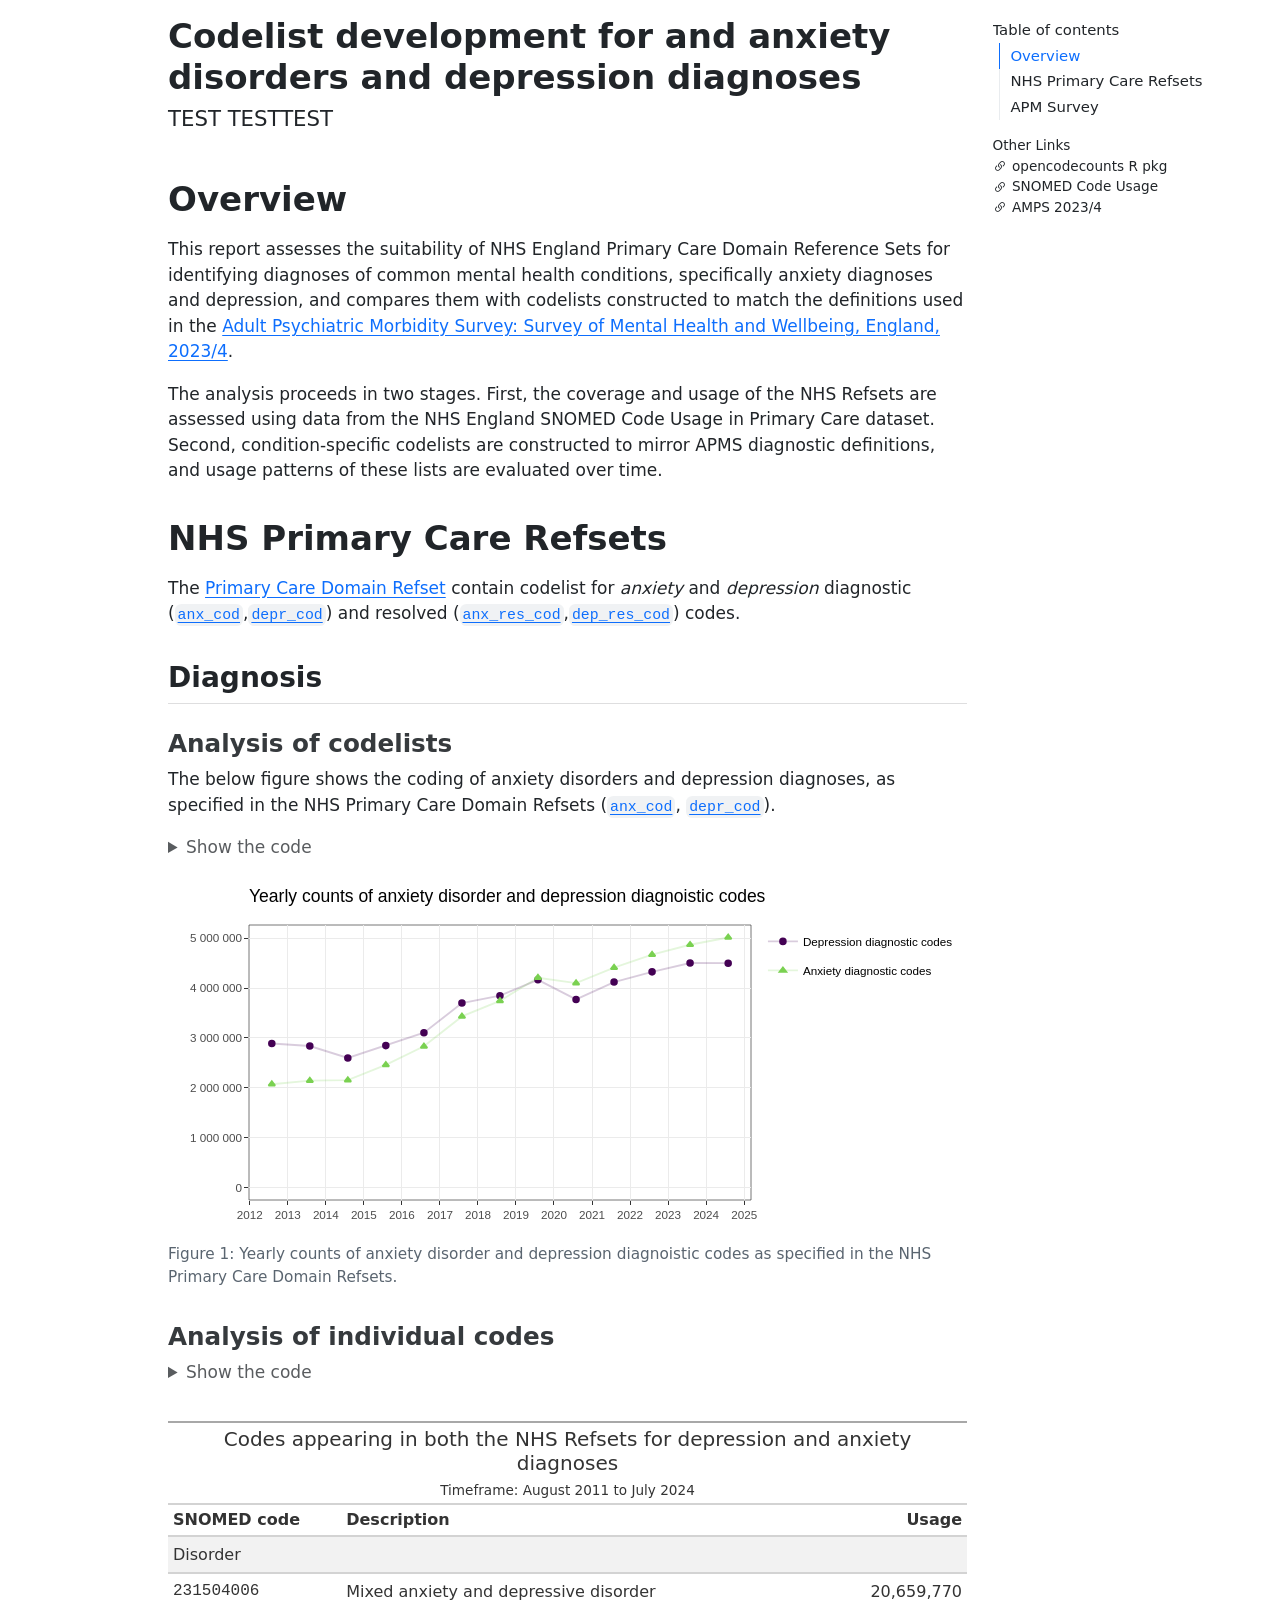
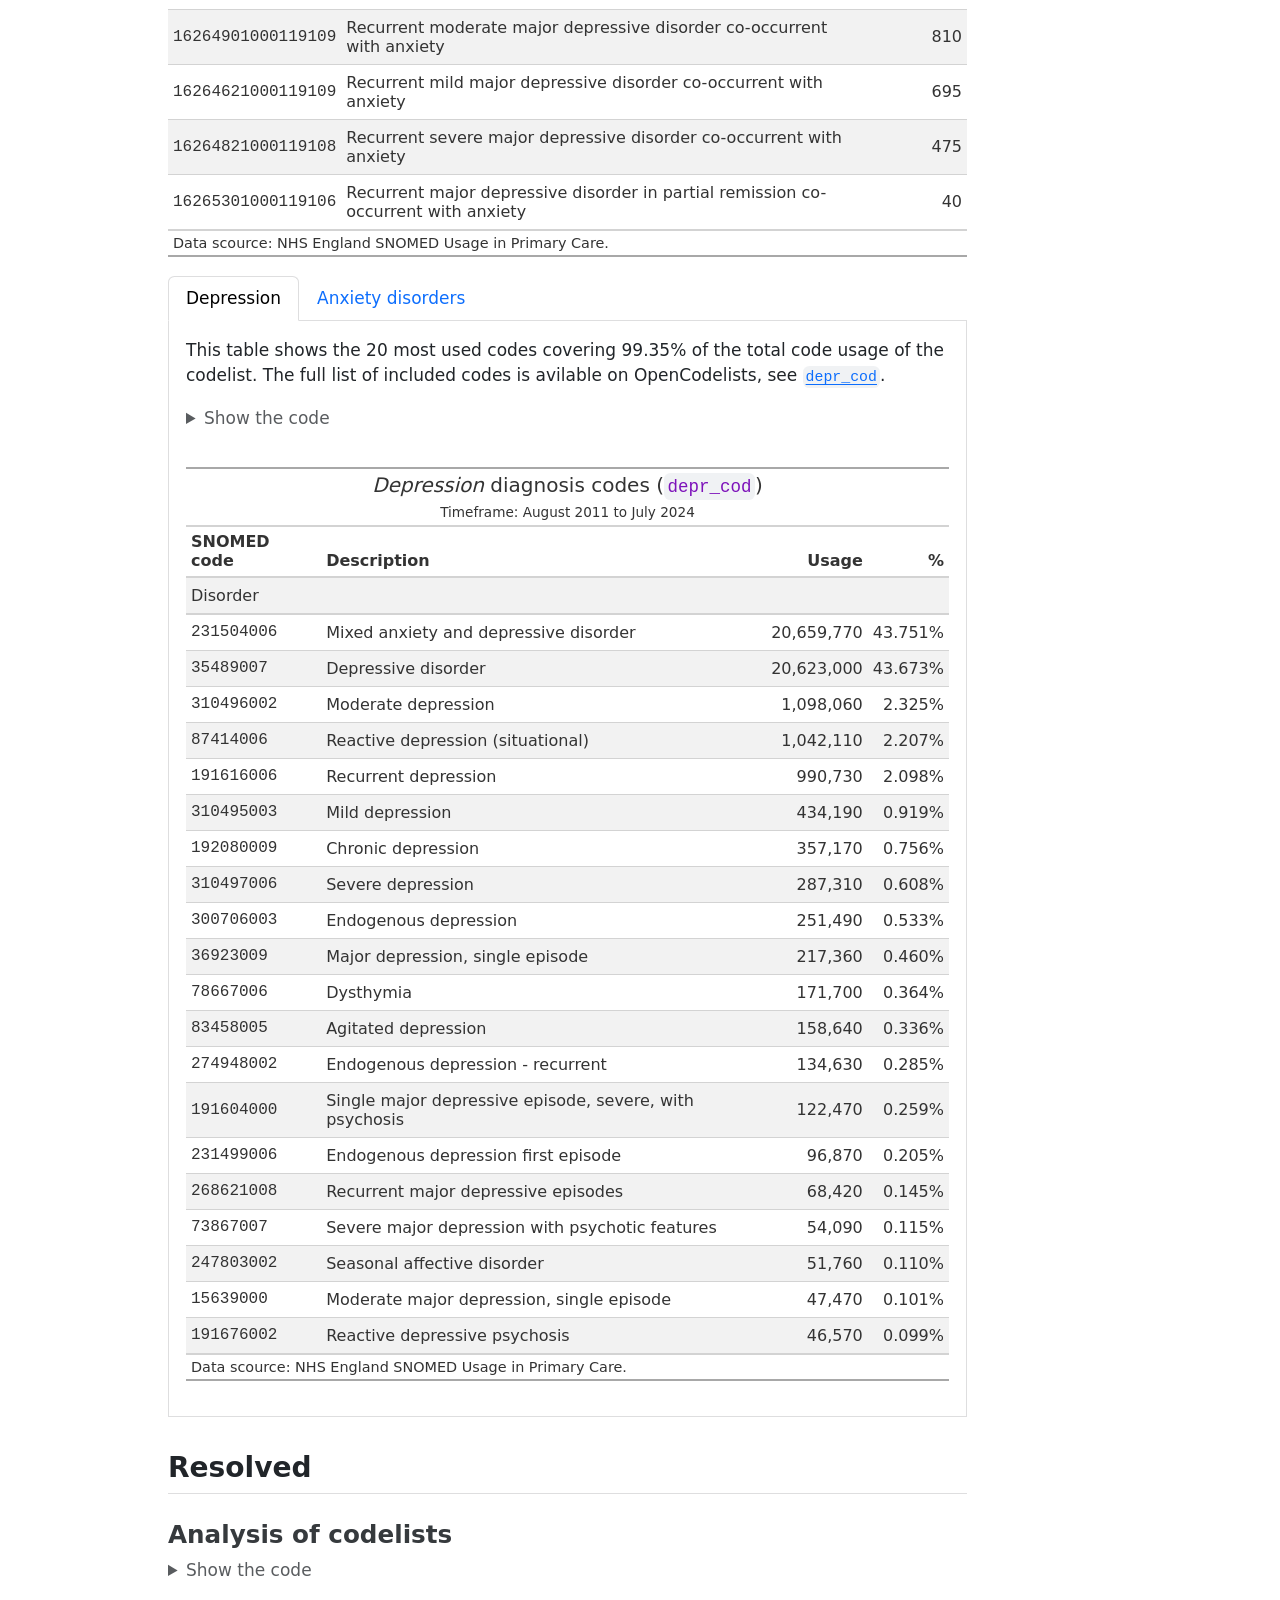
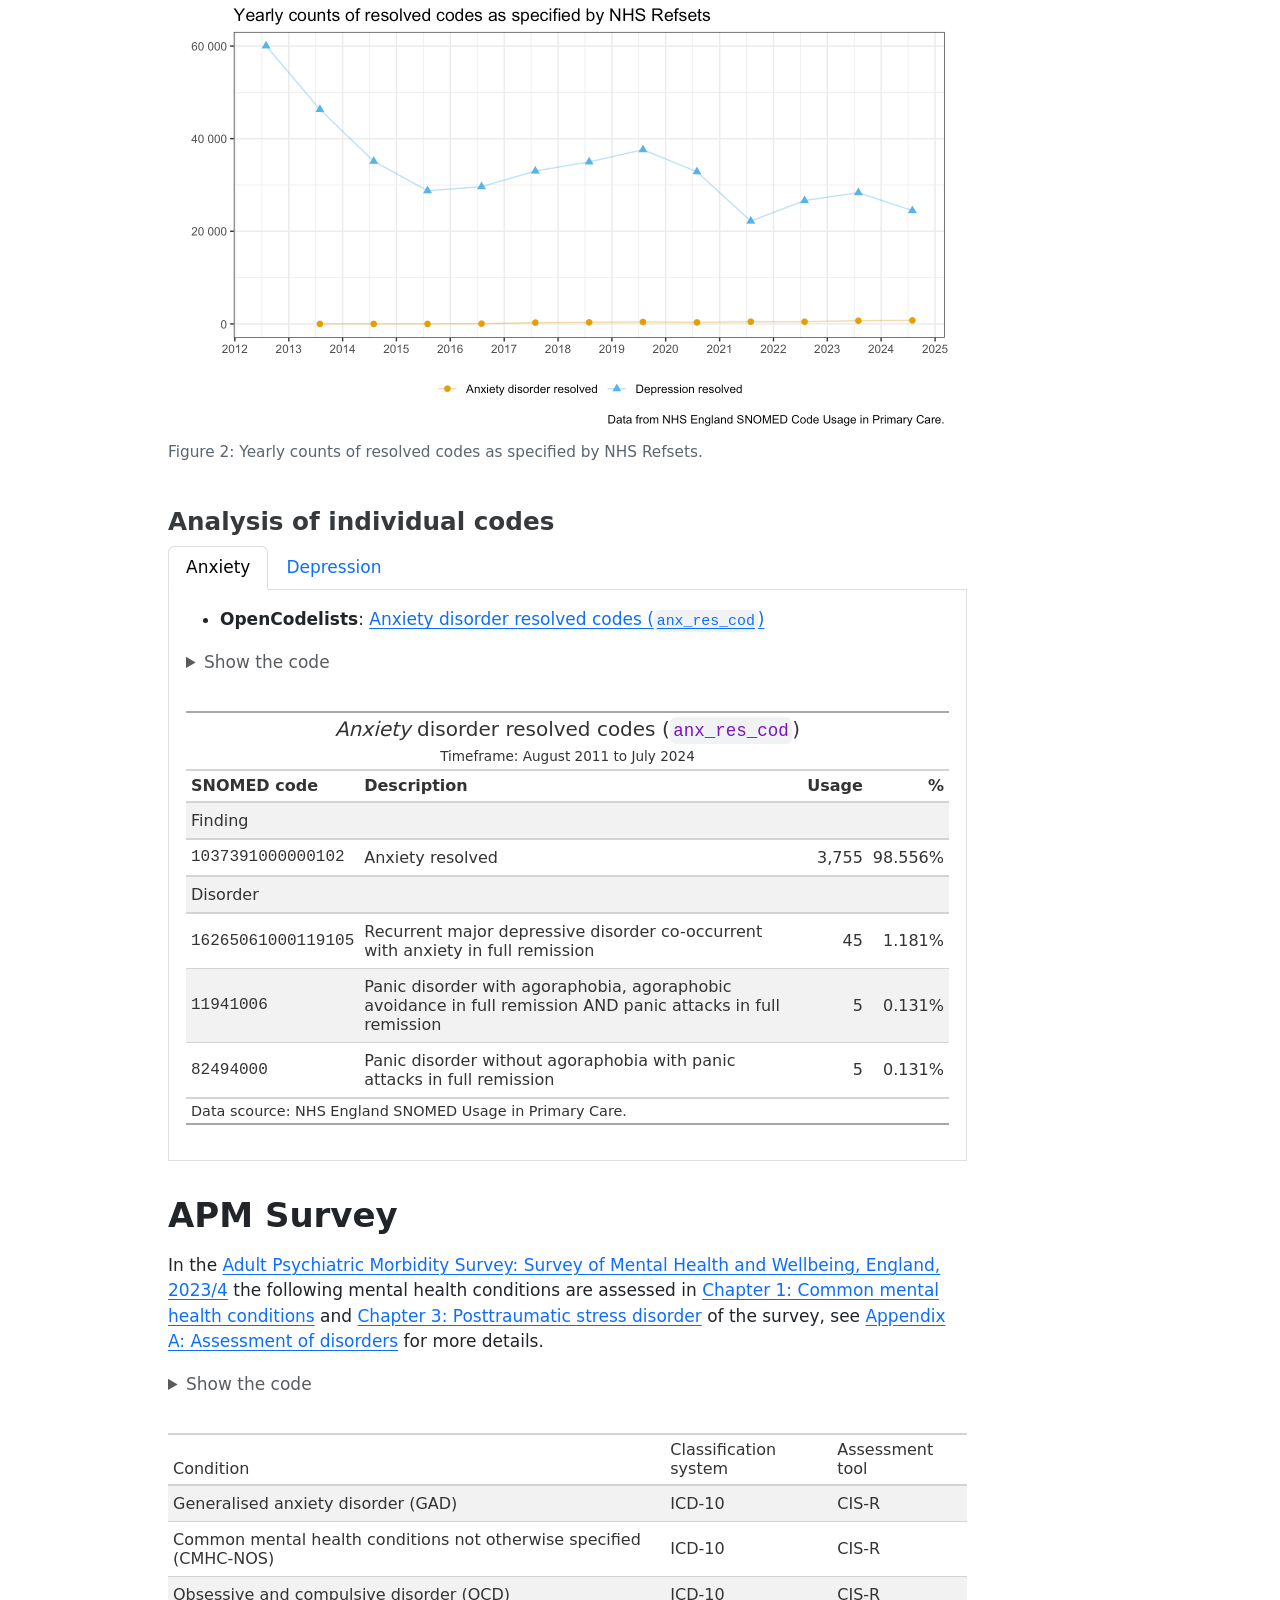
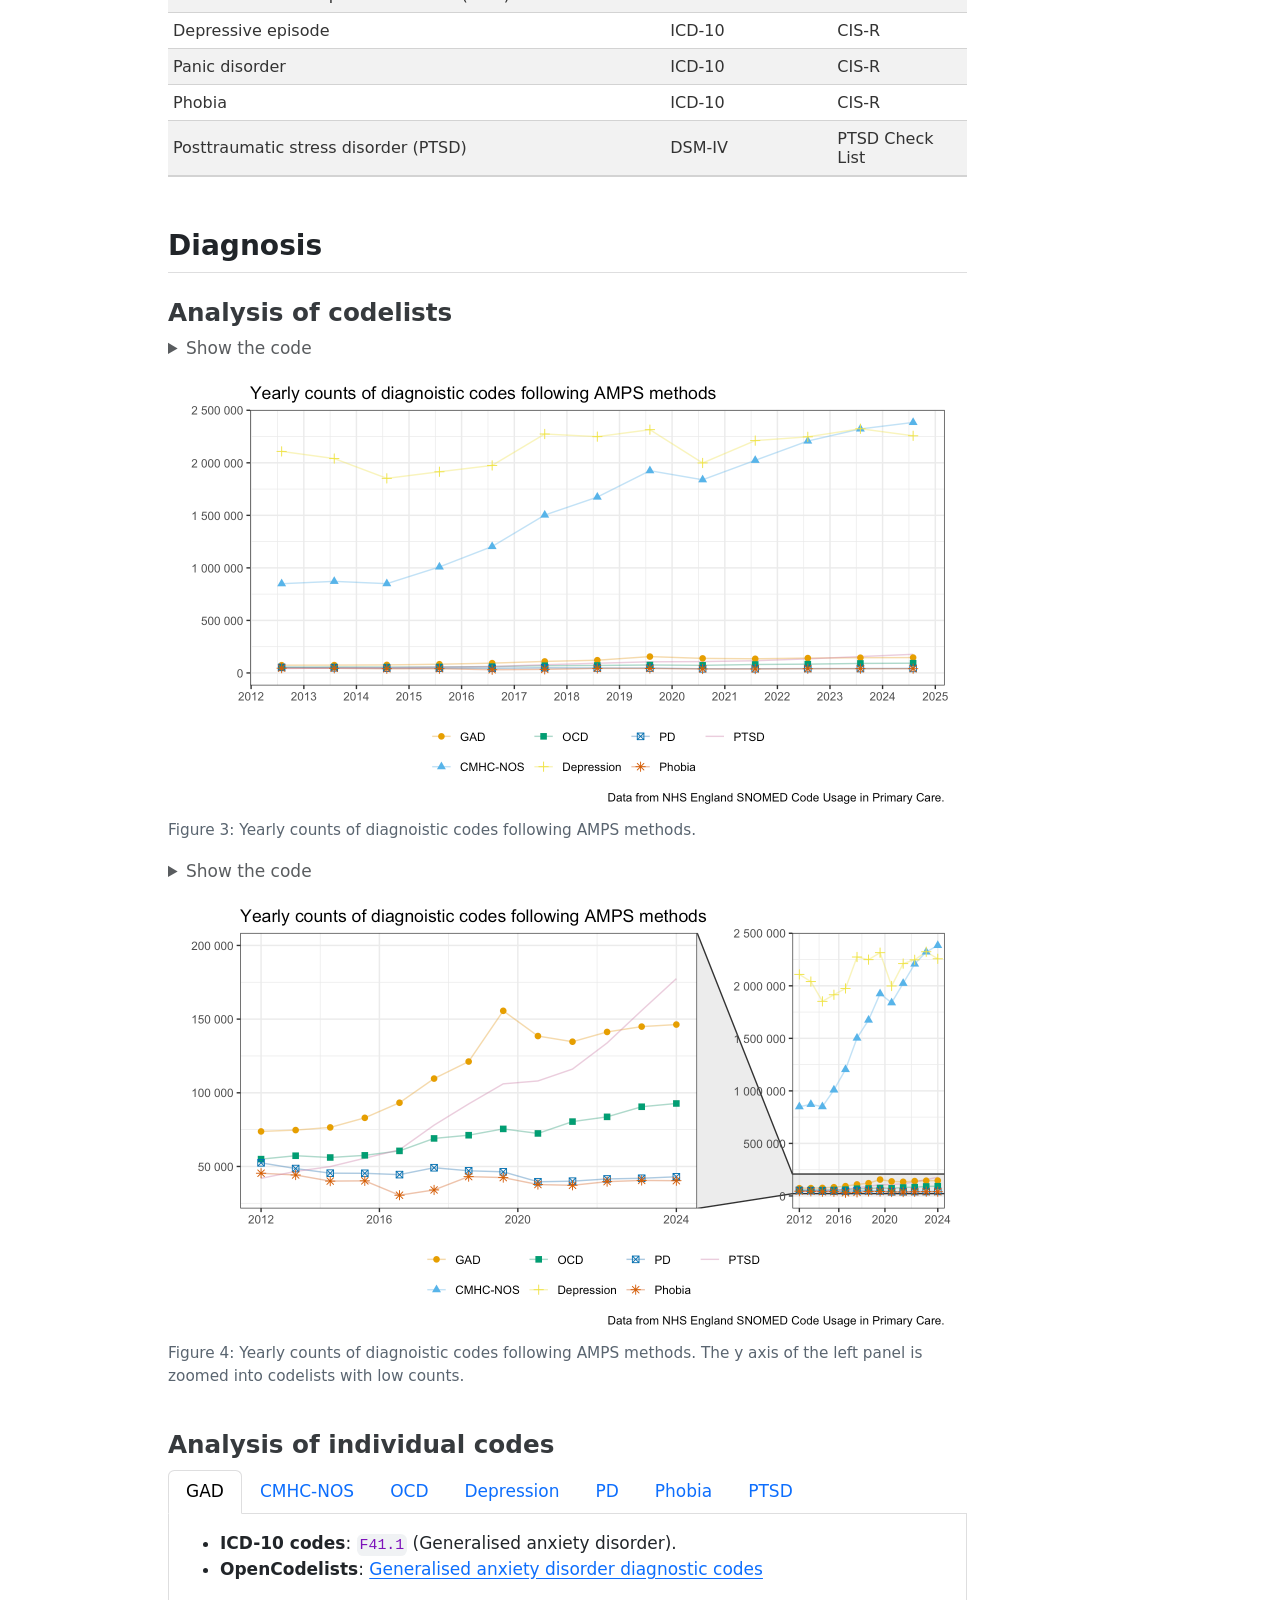
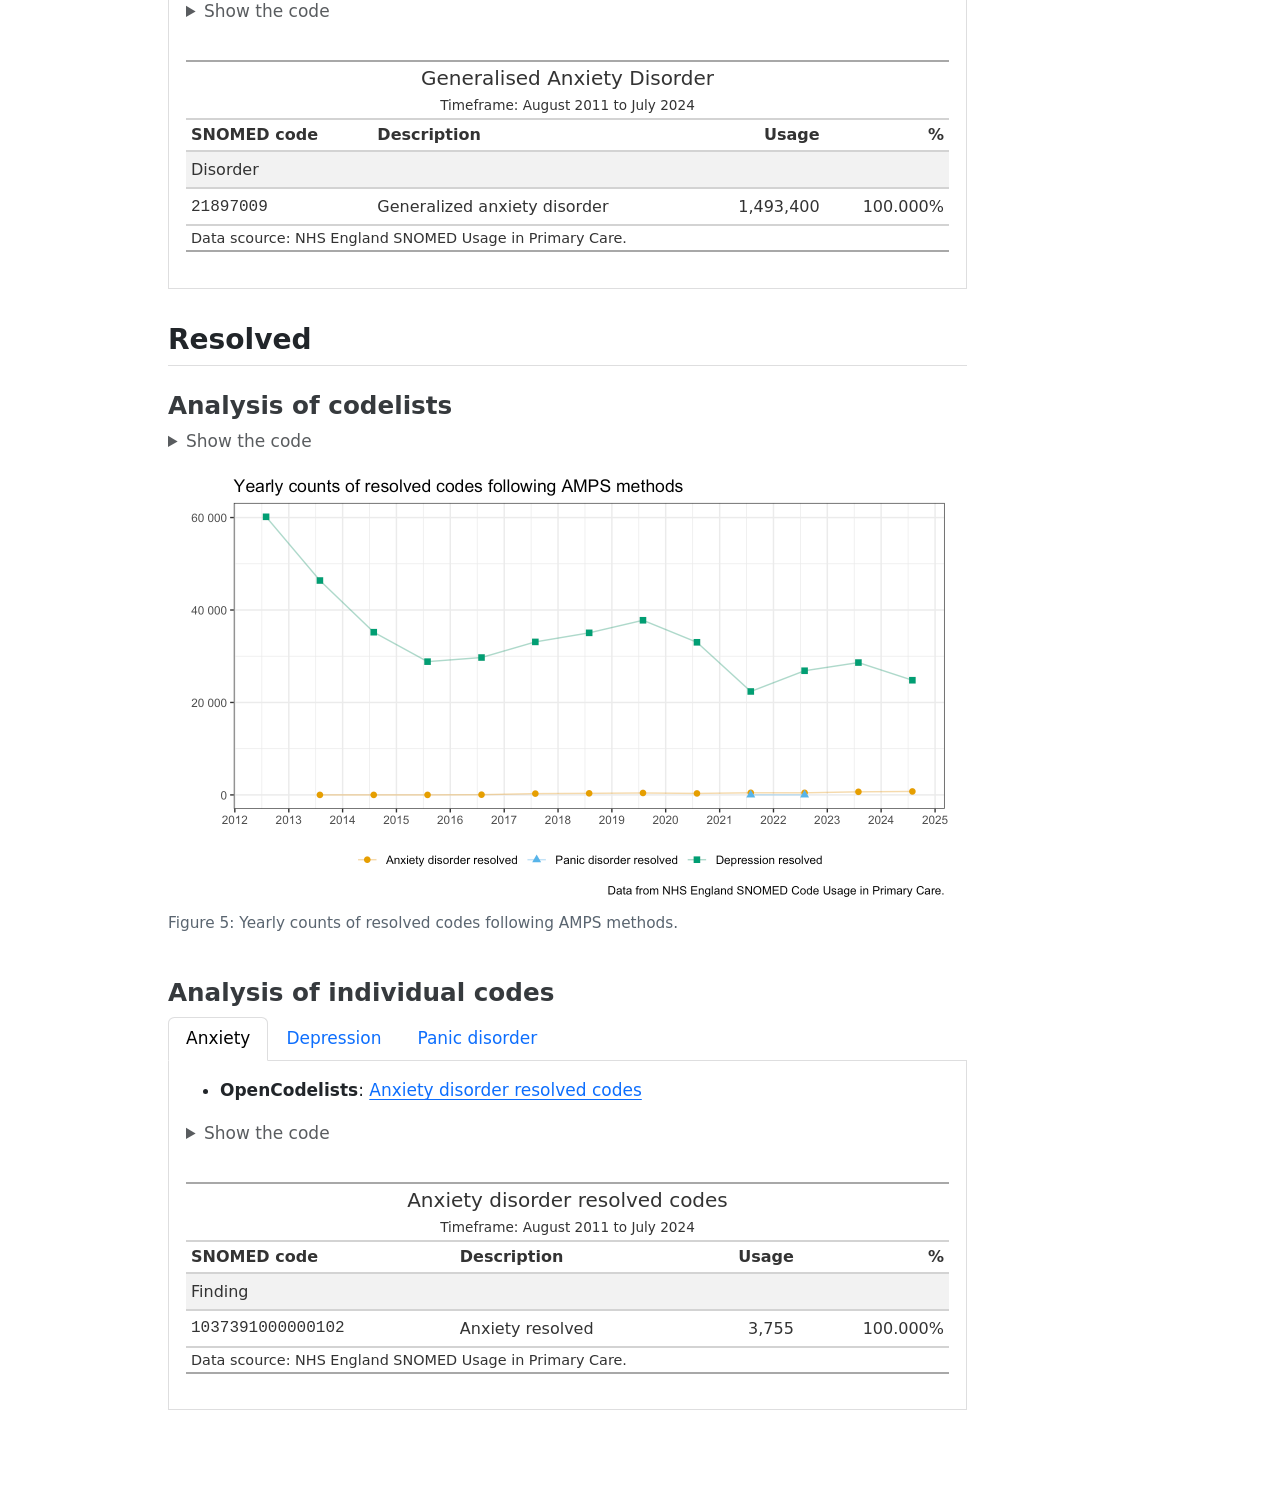
==== commit 31f6c9d3: "Built site for gh-pages" ====
--- a/index.html
+++ b/index.html
@@ -70,6 +70,15 @@
 <script src="anx_dep_dx_cod_devel_files/libs/bootstrap/bootstrap.min.js"></script>
 <link href="anx_dep_dx_cod_devel_files/libs/bootstrap/bootstrap-icons.css" rel="stylesheet">
 <link href="anx_dep_dx_cod_devel_files/libs/bootstrap/bootstrap-d6a003b94517c951b2d65075d42fb01b.min.css" rel="stylesheet" append-hash="true" id="quarto-bootstrap" data-mode="light">
+<link href="anx_dep_dx_cod_devel_files/libs/htmltools-fill-0.5.8.1/fill.css" rel="stylesheet">
+<script src="anx_dep_dx_cod_devel_files/libs/htmlwidgets-1.6.4/htmlwidgets.js"></script>
+<script src="anx_dep_dx_cod_devel_files/libs/plotly-binding-4.11.0/plotly.js"></script>
+<script src="anx_dep_dx_cod_devel_files/libs/typedarray-0.1/typedarray.min.js"></script>
+<script src="anx_dep_dx_cod_devel_files/libs/jquery-3.5.1/jquery.min.js"></script>
+<link href="anx_dep_dx_cod_devel_files/libs/crosstalk-1.2.1/css/crosstalk.min.css" rel="stylesheet">
+<script src="anx_dep_dx_cod_devel_files/libs/crosstalk-1.2.1/js/crosstalk.min.js"></script>
+<link href="anx_dep_dx_cod_devel_files/libs/plotly-htmlwidgets-css-2.11.1/plotly-htmlwidgets.css" rel="stylesheet">
+<script src="anx_dep_dx_cod_devel_files/libs/plotly-main-2.11.1/plotly-latest.min.js"></script>
 
 
 </head>
@@ -188,19 +197,19 @@
 <span id="cb1-52"><a href="#cb1-52" aria-hidden="true" tabindex="-1"></a>  <span class="at">width =</span> <span class="dv">8</span></span>
 <span id="cb1-53"><a href="#cb1-53" aria-hidden="true" tabindex="-1"></a>)</span>
 <span id="cb1-54"><a href="#cb1-54" aria-hidden="true" tabindex="-1"></a></span>
-<span id="cb1-55"><a href="#cb1-55" aria-hidden="true" tabindex="-1"></a>fig_depr_anx_cod_trends</span></code></pre></div><button title="Copy to Clipboard" class="code-copy-button"><i class="bi"></i></button></div>
+<span id="cb1-55"><a href="#cb1-55" aria-hidden="true" tabindex="-1"></a>fig_depr_anx_cod_trends <span class="sc">|&gt;</span> </span>
+<span id="cb1-56"><a href="#cb1-56" aria-hidden="true" tabindex="-1"></a>  <span class="fu">ggplotly</span>()</span></code></pre></div><button title="Copy to Clipboard" class="code-copy-button"><i class="bi"></i></button></div>
 </details>
-<div class="cell-output-display">
-<div id="fig-anx-dep-cod-trends" class="quarto-float quarto-figure quarto-figure-center anchored">
+<div id="fig-anx-dep-cod-trends" class="cell-output-display quarto-float quarto-figure quarto-figure-center anchored">
 <figure class="quarto-float quarto-float-fig figure">
 <div aria-describedby="fig-anx-dep-cod-trends-caption-0ceaefa1-69ba-4598-a22c-09a6ac19f8ca">
-<img src="anx_dep_dx_cod_devel_files/figure-html/fig-anx-dep-cod-trends-1.png" class="img-fluid figure-img" width="768">
+<div class="plotly html-widget html-fill-item" id="htmlwidget-056d1a305f9d0374061f" style="width:100%;height:365px;"></div>
+<script type="application/json" data-for="htmlwidget-056d1a305f9d0374061f">{"x":{"data":[{"x":[15552,15917,16282,16647,17013,17378,17743,18108,18474,18839,19204,19569,19935],"y":[2889430,2838170,2599490,2846780,3104780,3700010,3848120,4167250,3773480,4121210,4326720,4504240,4501540],"text":["end_date: 2012-07-31<br />count: 2889430<br />codelist: Depression diagnostic codes<br />codelist: Depression diagnostic codes","end_date: 2013-07-31<br />count: 2838170<br />codelist: Depression diagnostic codes<br />codelist: Depression diagnostic codes","end_date: 2014-07-31<br />count: 2599490<br />codelist: Depression diagnostic codes<br />codelist: Depression diagnostic codes","end_date: 2015-07-31<br />count: 2846780<br />codelist: Depression diagnostic codes<br />codelist: Depression diagnostic codes","end_date: 2016-07-31<br />count: 3104780<br />codelist: Depression diagnostic codes<br />codelist: Depression diagnostic codes","end_date: 2017-07-31<br />count: 3700010<br />codelist: Depression diagnostic codes<br />codelist: Depression diagnostic codes","end_date: 2018-07-31<br />count: 3848120<br />codelist: Depression diagnostic codes<br />codelist: Depression diagnostic codes","end_date: 2019-07-31<br />count: 4167250<br />codelist: Depression diagnostic codes<br />codelist: Depression diagnostic codes","end_date: 2020-07-31<br />count: 3773480<br />codelist: Depression diagnostic codes<br />codelist: Depression diagnostic codes","end_date: 2021-07-31<br />count: 4121210<br />codelist: Depression diagnostic codes<br />codelist: Depression diagnostic codes","end_date: 2022-07-31<br />count: 4326720<br />codelist: Depression diagnostic codes<br />codelist: Depression diagnostic codes","end_date: 2023-07-31<br />count: 4504240<br />codelist: Depression diagnostic codes<br />codelist: Depression diagnostic codes","end_date: 2024-07-31<br />count: 4501540<br />codelist: Depression diagnostic codes<br />codelist: Depression diagnostic codes"],"type":"scatter","mode":"lines+markers","line":{"width":1.8897637795275593,"color":"rgba(68,1,84,0.2)","dash":"solid"},"hoveron":"points","name":"Depression diagnostic codes","legendgroup":"Depression diagnostic codes","showlegend":true,"xaxis":"x","yaxis":"y","hoverinfo":"text","marker":{"autocolorscale":false,"color":"rgba(68,1,84,1)","opacity":1,"size":5.6692913385826778,"symbol":"circle","line":{"width":1.8897637795275593,"color":"rgba(68,1,84,1)"}},"frame":null},{"x":[15552,15917,16282,16647,17013,17378,17743,18108,18474,18839,19204,19569,19935],"y":[2072615,2145150,2154310,2459080,2832790,3432355,3744445,4209210,4101460,4411105,4674115,4870525,5016170],"text":["end_date: 2012-07-31<br />count: 2072615<br />codelist: Anxiety diagnostic codes<br />codelist: Anxiety diagnostic codes","end_date: 2013-07-31<br />count: 2145150<br />codelist: Anxiety diagnostic codes<br />codelist: Anxiety diagnostic codes","end_date: 2014-07-31<br />count: 2154310<br />codelist: Anxiety diagnostic codes<br />codelist: Anxiety diagnostic codes","end_date: 2015-07-31<br />count: 2459080<br />codelist: Anxiety diagnostic codes<br />codelist: Anxiety diagnostic codes","end_date: 2016-07-31<br />count: 2832790<br />codelist: Anxiety diagnostic codes<br />codelist: Anxiety diagnostic codes","end_date: 2017-07-31<br />count: 3432355<br />codelist: Anxiety diagnostic codes<br />codelist: Anxiety diagnostic codes","end_date: 2018-07-31<br />count: 3744445<br />codelist: Anxiety diagnostic codes<br />codelist: Anxiety diagnostic codes","end_date: 2019-07-31<br />count: 4209210<br />codelist: Anxiety diagnostic codes<br />codelist: Anxiety diagnostic codes","end_date: 2020-07-31<br />count: 4101460<br />codelist: Anxiety diagnostic codes<br />codelist: Anxiety diagnostic codes","end_date: 2021-07-31<br />count: 4411105<br />codelist: Anxiety diagnostic codes<br />codelist: Anxiety diagnostic codes","end_date: 2022-07-31<br />count: 4674115<br />codelist: Anxiety diagnostic codes<br />codelist: Anxiety diagnostic codes","end_date: 2023-07-31<br />count: 4870525<br />codelist: Anxiety diagnostic codes<br />codelist: Anxiety diagnostic codes","end_date: 2024-07-31<br />count: 5016170<br />codelist: Anxiety diagnostic codes<br />codelist: Anxiety diagnostic codes"],"type":"scatter","mode":"lines+markers","line":{"width":1.8897637795275593,"color":"rgba(122,209,81,0.2)","dash":"solid"},"hoveron":"points","name":"Anxiety diagnostic codes","legendgroup":"Anxiety diagnostic codes","showlegend":true,"xaxis":"x","yaxis":"y","hoverinfo":"text","marker":{"autocolorscale":false,"color":"rgba(122,209,81,1)","opacity":1,"size":5.6692913385826778,"symbol":"triangle-up","line":{"width":1.8897637795275593,"color":"rgba(122,209,81,1)"}},"frame":null}],"layout":{"margin":{"t":46.522577371892439,"r":7.3059360730593621,"b":28.330796549974639,"l":63.561643835616451},"plot_bgcolor":"rgba(255,255,255,1)","paper_bgcolor":"rgba(255,255,255,1)","font":{"color":"rgba(0,0,0,1)","family":"","size":14.611872146118724},"title":{"text":"Yearly counts of anxiety disorder and depression diagnoistic codes","font":{"color":"rgba(0,0,0,1)","family":"","size":17.534246575342465},"x":0,"xref":"paper"},"xaxis":{"domain":[0,1],"automargin":true,"type":"linear","autorange":false,"range":[15332.85,20154.150000000001],"tickmode":"array","ticktext":["2012","2013","2014","2015","2016","2017","2018","2019","2020","2021","2022","2023","2024","2025"],"tickvals":[15340,15706,16071,16436,16801,17167,17532,17897,18262,18628,18993,19358,19723,20089],"categoryorder":"array","categoryarray":["2012","2013","2014","2015","2016","2017","2018","2019","2020","2021","2022","2023","2024","2025"],"nticks":null,"ticks":"outside","tickcolor":"rgba(51,51,51,1)","ticklen":3.6529680365296811,"tickwidth":0.66417600664176002,"showticklabels":true,"tickfont":{"color":"rgba(77,77,77,1)","family":"","size":11.68949771689498},"tickangle":-0,"showline":false,"linecolor":null,"linewidth":0,"showgrid":true,"gridcolor":"rgba(235,235,235,1)","gridwidth":0.66417600664176002,"zeroline":false,"anchor":"y","title":{"text":"","font":{"color":"rgba(0,0,0,1)","family":"","size":14.611872146118724}},"hoverformat":".2f"},"yaxis":{"domain":[0,1],"automargin":true,"type":"linear","autorange":false,"range":[-250808.5,5266978.5],"tickmode":"array","ticktext":["0","1 000 000","2 000 000","3 000 000","4 000 000","5 000 000"],"tickvals":[0,1000000,2000000,3000000,4000000,5000000],"categoryorder":"array","categoryarray":["0","1 000 000","2 000 000","3 000 000","4 000 000","5 000 000"],"nticks":null,"ticks":"outside","tickcolor":"rgba(51,51,51,1)","ticklen":3.6529680365296811,"tickwidth":0.66417600664176002,"showticklabels":true,"tickfont":{"color":"rgba(77,77,77,1)","family":"","size":11.68949771689498},"tickangle":-0,"showline":false,"linecolor":null,"linewidth":0,"showgrid":true,"gridcolor":"rgba(235,235,235,1)","gridwidth":0.66417600664176002,"zeroline":false,"anchor":"x","title":{"text":"","font":{"color":"rgba(0,0,0,1)","family":"","size":14.611872146118724}},"hoverformat":".2f"},"shapes":[{"type":"rect","fillcolor":"transparent","line":{"color":"rgba(51,51,51,1)","width":0.66417600664176002,"linetype":"solid"},"yref":"paper","xref":"paper","layer":"below","x0":0,"x1":1,"y0":0,"y1":1}],"showlegend":true,"legend":{"bgcolor":"rgba(255,255,255,1)","bordercolor":"transparent","borderwidth":1.8897637795275593,"font":{"color":"rgba(0,0,0,1)","family":"","size":11.68949771689498},"title":{"text":"","font":{"color":"rgba(0,0,0,1)","family":"","size":14.611872146118724}}},"hovermode":"closest","barmode":"relative"},"config":{"doubleClick":"reset","modeBarButtonsToAdd":["hoverclosest","hovercompare"],"showSendToCloud":false},"source":"A","attrs":{"a3937c041483":{"x":{},"y":{},"colour":{},"shape":{},"type":"scatter"},"a3936fdee410":{"x":{},"y":{},"colour":{},"shape":{}}},"cur_data":"a3937c041483","visdat":{"a3937c041483":["function (y) ","x"],"a3936fdee410":["function (y) ","x"]},"highlight":{"on":"plotly_click","persistent":false,"dynamic":false,"selectize":false,"opacityDim":0.20000000000000001,"selected":{"opacity":1},"debounce":0},"shinyEvents":["plotly_hover","plotly_click","plotly_selected","plotly_relayout","plotly_brushed","plotly_brushing","plotly_clickannotation","plotly_doubleclick","plotly_deselect","plotly_afterplot","plotly_sunburstclick"],"base_url":"https://plot.ly"},"evals":[],"jsHooks":[]}</script>
 </div>
 <figcaption class="quarto-float-caption-bottom quarto-float-caption quarto-float-fig" id="fig-anx-dep-cod-trends-caption-0ceaefa1-69ba-4598-a22c-09a6ac19f8ca">
 Figure&nbsp;1: Yearly counts of anxiety disorder and depression diagnoistic codes as specified in the NHS Primary Care Domain Refsets.
 </figcaption>
 </figure>
-</div>
 </div>
 </div>
 </section>
@@ -222,23 +231,23 @@
 <span id="cb2-11"><a href="#cb2-11" aria-hidden="true" tabindex="-1"></a>  <span class="fu">cols_hide</span>(ratio_usage)</span></code></pre></div><button title="Copy to Clipboard" class="code-copy-button"><i class="bi"></i></button></div>
 </details>
 <div class="cell-output-display">
-<div id="gciiavsbnt" style="padding-left:0px;padding-right:0px;padding-top:10px;padding-bottom:10px;overflow-x:auto;overflow-y:auto;width:auto;height:auto;">
-<style>#gciiavsbnt table {
+<div id="fnqdugqvjd" style="padding-left:0px;padding-right:0px;padding-top:10px;padding-bottom:10px;overflow-x:auto;overflow-y:auto;width:auto;height:auto;">
+<style>#fnqdugqvjd table {
   font-family: system-ui, 'Segoe UI', Roboto, Helvetica, Arial, sans-serif, 'Apple Color Emoji', 'Segoe UI Emoji', 'Segoe UI Symbol', 'Noto Color Emoji';
   -webkit-font-smoothing: antialiased;
   -moz-osx-font-smoothing: grayscale;
 }
 
-#gciiavsbnt thead, #gciiavsbnt tbody, #gciiavsbnt tfoot, #gciiavsbnt tr, #gciiavsbnt td, #gciiavsbnt th {
+#fnqdugqvjd thead, #fnqdugqvjd tbody, #fnqdugqvjd tfoot, #fnqdugqvjd tr, #fnqdugqvjd td, #fnqdugqvjd th {
   border-style: none;
 }
 
-#gciiavsbnt p {
+#fnqdugqvjd p {
   margin: 0;
   padding: 0;
 }
 
-#gciiavsbnt .gt_table {
+#fnqdugqvjd .gt_table {
   display: table;
   border-collapse: collapse;
   line-height: normal;
@@ -264,12 +273,12 @@
   border-left-color: #D3D3D3;
 }
 
-#gciiavsbnt .gt_caption {
+#fnqdugqvjd .gt_caption {
   padding-top: 4px;
   padding-bottom: 4px;
 }
 
-#gciiavsbnt .gt_title {
+#fnqdugqvjd .gt_title {
   color: #333333;
   font-size: 125%;
   font-weight: initial;
@@ -281,7 +290,7 @@
   border-bottom-width: 0;
 }
 
-#gciiavsbnt .gt_subtitle {
+#fnqdugqvjd .gt_subtitle {
   color: #333333;
   font-size: 85%;
   font-weight: initial;
@@ -293,7 +302,7 @@
   border-top-width: 0;
 }
 
-#gciiavsbnt .gt_heading {
+#fnqdugqvjd .gt_heading {
   background-color: #FFFFFF;
   text-align: center;
   border-bottom-color: #FFFFFF;
@@ -305,13 +314,13 @@
   border-right-color: #D3D3D3;
 }
 
-#gciiavsbnt .gt_bottom_border {
-  border-bottom-style: solid;
-  border-bottom-width: 2px;
-  border-bottom-color: #D3D3D3;
-}
-
-#gciiavsbnt .gt_col_headings {
+#fnqdugqvjd .gt_bottom_border {
+  border-bottom-style: solid;
+  border-bottom-width: 2px;
+  border-bottom-color: #D3D3D3;
+}
+
+#fnqdugqvjd .gt_col_headings {
   border-top-style: solid;
   border-top-width: 2px;
   border-top-color: #D3D3D3;
@@ -326,7 +335,7 @@
   border-right-color: #D3D3D3;
 }
 
-#gciiavsbnt .gt_col_heading {
+#fnqdugqvjd .gt_col_heading {
   color: #333333;
   background-color: #FFFFFF;
   font-size: 100%;
@@ -346,7 +355,7 @@
   overflow-x: hidden;
 }
 
-#gciiavsbnt .gt_column_spanner_outer {
+#fnqdugqvjd .gt_column_spanner_outer {
   color: #333333;
   background-color: #FFFFFF;
   font-size: 100%;
@@ -358,15 +367,15 @@
   padding-right: 4px;
 }
 
-#gciiavsbnt .gt_column_spanner_outer:first-child {
+#fnqdugqvjd .gt_column_spanner_outer:first-child {
   padding-left: 0;
 }
 
-#gciiavsbnt .gt_column_spanner_outer:last-child {
+#fnqdugqvjd .gt_column_spanner_outer:last-child {
   padding-right: 0;
 }
 
-#gciiavsbnt .gt_column_spanner {
+#fnqdugqvjd .gt_column_spanner {
   border-bottom-style: solid;
   border-bottom-width: 2px;
   border-bottom-color: #D3D3D3;
@@ -378,11 +387,11 @@
   width: 100%;
 }
 
-#gciiavsbnt .gt_spanner_row {
+#fnqdugqvjd .gt_spanner_row {
   border-bottom-style: hidden;
 }
 
-#gciiavsbnt .gt_group_heading {
+#fnqdugqvjd .gt_group_heading {
   padding-top: 8px;
   padding-bottom: 8px;
   padding-left: 5px;
@@ -408,7 +417,7 @@
   text-align: left;
 }
 
-#gciiavsbnt .gt_empty_group_heading {
+#fnqdugqvjd .gt_empty_group_heading {
   padding: 0.5px;
   color: #333333;
   background-color: #FFFFFF;
@@ -423,15 +432,15 @@
   vertical-align: middle;
 }
 
-#gciiavsbnt .gt_from_md > :first-child {
+#fnqdugqvjd .gt_from_md > :first-child {
   margin-top: 0;
 }
 
-#gciiavsbnt .gt_from_md > :last-child {
+#fnqdugqvjd .gt_from_md > :last-child {
   margin-bottom: 0;
 }
 
-#gciiavsbnt .gt_row {
+#fnqdugqvjd .gt_row {
   padding-top: 8px;
   padding-bottom: 8px;
   padding-left: 5px;
@@ -450,7 +459,7 @@
   overflow-x: hidden;
 }
 
-#gciiavsbnt .gt_stub {
+#fnqdugqvjd .gt_stub {
   color: #333333;
   background-color: #FFFFFF;
   font-size: 100%;
@@ -463,7 +472,7 @@
   padding-right: 5px;
 }
 
-#gciiavsbnt .gt_stub_row_group {
+#fnqdugqvjd .gt_stub_row_group {
   color: #333333;
   background-color: #FFFFFF;
   font-size: 100%;
@@ -477,54 +486,54 @@
   vertical-align: top;
 }
 
-#gciiavsbnt .gt_row_group_first td {
-  border-top-width: 2px;
-}
-
-#gciiavsbnt .gt_row_group_first th {
-  border-top-width: 2px;
-}
-
-#gciiavsbnt .gt_summary_row {
-  color: #333333;
-  background-color: #FFFFFF;
-  text-transform: inherit;
-  padding-top: 8px;
-  padding-bottom: 8px;
-  padding-left: 5px;
-  padding-right: 5px;
-}
-
-#gciiavsbnt .gt_first_summary_row {
-  border-top-style: solid;
-  border-top-color: #D3D3D3;
-}
-
-#gciiavsbnt .gt_first_summary_row.thick {
-  border-top-width: 2px;
-}
-
-#gciiavsbnt .gt_last_summary_row {
-  padding-top: 8px;
-  padding-bottom: 8px;
-  padding-left: 5px;
-  padding-right: 5px;
-  border-bottom-style: solid;
-  border-bottom-width: 2px;
-  border-bottom-color: #D3D3D3;
-}
-
-#gciiavsbnt .gt_grand_summary_row {
-  color: #333333;
-  background-color: #FFFFFF;
-  text-transform: inherit;
-  padding-top: 8px;
-  padding-bottom: 8px;
-  padding-left: 5px;
-  padding-right: 5px;
-}
-
-#gciiavsbnt .gt_first_grand_summary_row {
+#fnqdugqvjd .gt_row_group_first td {
+  border-top-width: 2px;
+}
+
+#fnqdugqvjd .gt_row_group_first th {
+  border-top-width: 2px;
+}
+
+#fnqdugqvjd .gt_summary_row {
+  color: #333333;
+  background-color: #FFFFFF;
+  text-transform: inherit;
+  padding-top: 8px;
+  padding-bottom: 8px;
+  padding-left: 5px;
+  padding-right: 5px;
+}
+
+#fnqdugqvjd .gt_first_summary_row {
+  border-top-style: solid;
+  border-top-color: #D3D3D3;
+}
+
+#fnqdugqvjd .gt_first_summary_row.thick {
+  border-top-width: 2px;
+}
+
+#fnqdugqvjd .gt_last_summary_row {
+  padding-top: 8px;
+  padding-bottom: 8px;
+  padding-left: 5px;
+  padding-right: 5px;
+  border-bottom-style: solid;
+  border-bottom-width: 2px;
+  border-bottom-color: #D3D3D3;
+}
+
+#fnqdugqvjd .gt_grand_summary_row {
+  color: #333333;
+  background-color: #FFFFFF;
+  text-transform: inherit;
+  padding-top: 8px;
+  padding-bottom: 8px;
+  padding-left: 5px;
+  padding-right: 5px;
+}
+
+#fnqdugqvjd .gt_first_grand_summary_row {
   padding-top: 8px;
   padding-bottom: 8px;
   padding-left: 5px;
@@ -534,7 +543,7 @@
   border-top-color: #D3D3D3;
 }
 
-#gciiavsbnt .gt_last_grand_summary_row_top {
+#fnqdugqvjd .gt_last_grand_summary_row_top {
   padding-top: 8px;
   padding-bottom: 8px;
   padding-left: 5px;
@@ -544,20 +553,20 @@
   border-bottom-color: #D3D3D3;
 }
 
-#gciiavsbnt .gt_striped {
+#fnqdugqvjd .gt_striped {
   background-color: rgba(128, 128, 128, 0.05);
 }
 
-#gciiavsbnt .gt_table_body {
-  border-top-style: solid;
-  border-top-width: 2px;
-  border-top-color: #D3D3D3;
-  border-bottom-style: solid;
-  border-bottom-width: 2px;
-  border-bottom-color: #D3D3D3;
-}
-
-#gciiavsbnt .gt_footnotes {
+#fnqdugqvjd .gt_table_body {
+  border-top-style: solid;
+  border-top-width: 2px;
+  border-top-color: #D3D3D3;
+  border-bottom-style: solid;
+  border-bottom-width: 2px;
+  border-bottom-color: #D3D3D3;
+}
+
+#fnqdugqvjd .gt_footnotes {
   color: #333333;
   background-color: #FFFFFF;
   border-bottom-style: none;
@@ -571,7 +580,7 @@
   border-right-color: #D3D3D3;
 }
 
-#gciiavsbnt .gt_footnote {
+#fnqdugqvjd .gt_footnote {
   margin: 0px;
   font-size: 90%;
   padding-top: 4px;
@@ -580,7 +589,7 @@
   padding-right: 5px;
 }
 
-#gciiavsbnt .gt_sourcenotes {
+#fnqdugqvjd .gt_sourcenotes {
   color: #333333;
   background-color: #FFFFFF;
   border-bottom-style: none;
@@ -594,7 +603,7 @@
   border-right-color: #D3D3D3;
 }
 
-#gciiavsbnt .gt_sourcenote {
+#fnqdugqvjd .gt_sourcenote {
   font-size: 90%;
   padding-top: 4px;
   padding-bottom: 4px;
@@ -602,72 +611,72 @@
   padding-right: 5px;
 }
 
-#gciiavsbnt .gt_left {
+#fnqdugqvjd .gt_left {
   text-align: left;
 }
 
-#gciiavsbnt .gt_center {
+#fnqdugqvjd .gt_center {
   text-align: center;
 }
 
-#gciiavsbnt .gt_right {
+#fnqdugqvjd .gt_right {
   text-align: right;
   font-variant-numeric: tabular-nums;
 }
 
-#gciiavsbnt .gt_font_normal {
+#fnqdugqvjd .gt_font_normal {
   font-weight: normal;
 }
 
-#gciiavsbnt .gt_font_bold {
+#fnqdugqvjd .gt_font_bold {
   font-weight: bold;
 }
 
-#gciiavsbnt .gt_font_italic {
+#fnqdugqvjd .gt_font_italic {
   font-style: italic;
 }
 
-#gciiavsbnt .gt_super {
+#fnqdugqvjd .gt_super {
   font-size: 65%;
 }
 
-#gciiavsbnt .gt_footnote_marks {
+#fnqdugqvjd .gt_footnote_marks {
   font-size: 75%;
   vertical-align: 0.4em;
   position: initial;
 }
 
-#gciiavsbnt .gt_asterisk {
+#fnqdugqvjd .gt_asterisk {
   font-size: 100%;
   vertical-align: 0;
 }
 
-#gciiavsbnt .gt_indent_1 {
+#fnqdugqvjd .gt_indent_1 {
   text-indent: 5px;
 }
 
-#gciiavsbnt .gt_indent_2 {
+#fnqdugqvjd .gt_indent_2 {
   text-indent: 10px;
 }
 
-#gciiavsbnt .gt_indent_3 {
+#fnqdugqvjd .gt_indent_3 {
   text-indent: 15px;
 }
 
-#gciiavsbnt .gt_indent_4 {
+#fnqdugqvjd .gt_indent_4 {
   text-indent: 20px;
 }
 
-#gciiavsbnt .gt_indent_5 {
+#fnqdugqvjd .gt_indent_5 {
   text-indent: 25px;
 }
 
-#gciiavsbnt .katex-display {
+#fnqdugqvjd .katex-display {
   display: inline-flex !important;
   margin-bottom: 0.75em !important;
 }
 
-#gciiavsbnt div.Reactable > div.rt-table > div.rt-thead > div.rt-tr.rt-tr-group-header > div.rt-th-group:after {
+#fnqdugqvjd div.Reactable > div.rt-table > div.rt-thead > div.rt-tr.rt-tr-group-header > div.rt-th-group:after {
   height: 0px !important;
 }
 </style>
@@ -749,23 +758,23 @@
 <span id="cb3-13"><a href="#cb3-13" aria-hidden="true" tabindex="-1"></a>tab_depr_cod_counts</span></code></pre></div><button title="Copy to Clipboard" class="code-copy-button"><i class="bi"></i></button></div>
 </details>
 <div class="cell-output-display">
-<div id="gngxklkoip" style="padding-left:0px;padding-right:0px;padding-top:10px;padding-bottom:10px;overflow-x:auto;overflow-y:auto;width:auto;height:auto;">
-<style>#gngxklkoip table {
+<div id="ludnlmozvl" style="padding-left:0px;padding-right:0px;padding-top:10px;padding-bottom:10px;overflow-x:auto;overflow-y:auto;width:auto;height:auto;">
+<style>#ludnlmozvl table {
   font-family: system-ui, 'Segoe UI', Roboto, Helvetica, Arial, sans-serif, 'Apple Color Emoji', 'Segoe UI Emoji', 'Segoe UI Symbol', 'Noto Color Emoji';
   -webkit-font-smoothing: antialiased;
   -moz-osx-font-smoothing: grayscale;
 }
 
-#gngxklkoip thead, #gngxklkoip tbody, #gngxklkoip tfoot, #gngxklkoip tr, #gngxklkoip td, #gngxklkoip th {
+#ludnlmozvl thead, #ludnlmozvl tbody, #ludnlmozvl tfoot, #ludnlmozvl tr, #ludnlmozvl td, #ludnlmozvl th {
   border-style: none;
 }
 
-#gngxklkoip p {
+#ludnlmozvl p {
   margin: 0;
   padding: 0;
 }
 
-#gngxklkoip .gt_table {
+#ludnlmozvl .gt_table {
   display: table;
   border-collapse: collapse;
   line-height: normal;
@@ -791,12 +800,12 @@
   border-left-color: #D3D3D3;
 }
 
-#gngxklkoip .gt_caption {
+#ludnlmozvl .gt_caption {
   padding-top: 4px;
   padding-bottom: 4px;
 }
 
-#gngxklkoip .gt_title {
+#ludnlmozvl .gt_title {
   color: #333333;
   font-size: 125%;
   font-weight: initial;
@@ -808,7 +817,7 @@
   border-bottom-width: 0;
 }
 
-#gngxklkoip .gt_subtitle {
+#ludnlmozvl .gt_subtitle {
   color: #333333;
   font-size: 85%;
   font-weight: initial;
@@ -820,7 +829,7 @@
   border-top-width: 0;
 }
 
-#gngxklkoip .gt_heading {
+#ludnlmozvl .gt_heading {
   background-color: #FFFFFF;
   text-align: center;
   border-bottom-color: #FFFFFF;
@@ -832,13 +841,13 @@
   border-right-color: #D3D3D3;
 }
 
-#gngxklkoip .gt_bottom_border {
-  border-bottom-style: solid;
-  border-bottom-width: 2px;
-  border-bottom-color: #D3D3D3;
-}
-
-#gngxklkoip .gt_col_headings {
+#ludnlmozvl .gt_bottom_border {
+  border-bottom-style: solid;
+  border-bottom-width: 2px;
+  border-bottom-color: #D3D3D3;
+}
+
+#ludnlmozvl .gt_col_headings {
   border-top-style: solid;
   border-top-width: 2px;
   border-top-color: #D3D3D3;
@@ -853,7 +862,7 @@
   border-right-color: #D3D3D3;
 }
 
-#gngxklkoip .gt_col_heading {
+#ludnlmozvl .gt_col_heading {
   color: #333333;
   background-color: #FFFFFF;
   font-size: 100%;
@@ -873,7 +882,7 @@
   overflow-x: hidden;
 }
 
-#gngxklkoip .gt_column_spanner_outer {
+#ludnlmozvl .gt_column_spanner_outer {
   color: #333333;
   background-color: #FFFFFF;
   font-size: 100%;
@@ -885,15 +894,15 @@
   padding-right: 4px;
 }
 
-#gngxklkoip .gt_column_spanner_outer:first-child {
+#ludnlmozvl .gt_column_spanner_outer:first-child {
   padding-left: 0;
 }
 
-#gngxklkoip .gt_column_spanner_outer:last-child {
+#ludnlmozvl .gt_column_spanner_outer:last-child {
   padding-right: 0;
 }
 
-#gngxklkoip .gt_column_spanner {
+#ludnlmozvl .gt_column_spanner {
   border-bottom-style: solid;
   border-bottom-width: 2px;
   border-bottom-color: #D3D3D3;
@@ -905,11 +914,11 @@
   width: 100%;
 }
 
-#gngxklkoip .gt_spanner_row {
+#ludnlmozvl .gt_spanner_row {
   border-bottom-style: hidden;
 }
 
-#gngxklkoip .gt_group_heading {
+#ludnlmozvl .gt_group_heading {
   padding-top: 8px;
   padding-bottom: 8px;
   padding-left: 5px;
@@ -935,7 +944,7 @@
   text-align: left;
 }
 
-#gngxklkoip .gt_empty_group_heading {
+#ludnlmozvl .gt_empty_group_heading {
   padding: 0.5px;
   color: #333333;
   background-color: #FFFFFF;
@@ -950,15 +959,15 @@
   vertical-align: middle;
 }
 
-#gngxklkoip .gt_from_md > :first-child {
+#ludnlmozvl .gt_from_md > :first-child {
   margin-top: 0;
 }
 
-#gngxklkoip .gt_from_md > :last-child {
+#ludnlmozvl .gt_from_md > :last-child {
   margin-bottom: 0;
 }
 
-#gngxklkoip .gt_row {
+#ludnlmozvl .gt_row {
   padding-top: 8px;
   padding-bottom: 8px;
   padding-left: 5px;
@@ -977,7 +986,7 @@
   overflow-x: hidden;
 }
 
-#gngxklkoip .gt_stub {
+#ludnlmozvl .gt_stub {
   color: #333333;
   background-color: #FFFFFF;
   font-size: 100%;
@@ -990,7 +999,7 @@
   padding-right: 5px;
 }
 
-#gngxklkoip .gt_stub_row_group {
+#ludnlmozvl .gt_stub_row_group {
   color: #333333;
   background-color: #FFFFFF;
   font-size: 100%;
@@ -1004,54 +1013,54 @@
   vertical-align: top;
 }
 
-#gngxklkoip .gt_row_group_first td {
-  border-top-width: 2px;
-}
-
-#gngxklkoip .gt_row_group_first th {
-  border-top-width: 2px;
-}
-
-#gngxklkoip .gt_summary_row {
-  color: #333333;
-  background-color: #FFFFFF;
-  text-transform: inherit;
-  padding-top: 8px;
-  padding-bottom: 8px;
-  padding-left: 5px;
-  padding-right: 5px;
-}
-
-#gngxklkoip .gt_first_summary_row {
-  border-top-style: solid;
-  border-top-color: #D3D3D3;
-}
-
-#gngxklkoip .gt_first_summary_row.thick {
-  border-top-width: 2px;
-}
-
-#gngxklkoip .gt_last_summary_row {
-  padding-top: 8px;
-  padding-bottom: 8px;
-  padding-left: 5px;
-  padding-right: 5px;
-  border-bottom-style: solid;
-  border-bottom-width: 2px;
-  border-bottom-color: #D3D3D3;
-}
-
-#gngxklkoip .gt_grand_summary_row {
-  color: #333333;
-  background-color: #FFFFFF;
-  text-transform: inherit;
-  padding-top: 8px;
-  padding-bottom: 8px;
-  padding-left: 5px;
-  padding-right: 5px;
-}
-
-#gngxklkoip .gt_first_grand_summary_row {
+#ludnlmozvl .gt_row_group_first td {
+  border-top-width: 2px;
+}
+
+#ludnlmozvl .gt_row_group_first th {
+  border-top-width: 2px;
+}
+
+#ludnlmozvl .gt_summary_row {
+  color: #333333;
+  background-color: #FFFFFF;
+  text-transform: inherit;
+  padding-top: 8px;
+  padding-bottom: 8px;
+  padding-left: 5px;
+  padding-right: 5px;
+}
+
+#ludnlmozvl .gt_first_summary_row {
+  border-top-style: solid;
+  border-top-color: #D3D3D3;
+}
+
+#ludnlmozvl .gt_first_summary_row.thick {
+  border-top-width: 2px;
+}
+
+#ludnlmozvl .gt_last_summary_row {
+  padding-top: 8px;
+  padding-bottom: 8px;
+  padding-left: 5px;
+  padding-right: 5px;
+  border-bottom-style: solid;
+  border-bottom-width: 2px;
+  border-bottom-color: #D3D3D3;
+}
+
+#ludnlmozvl .gt_grand_summary_row {
+  color: #333333;
+  background-color: #FFFFFF;
+  text-transform: inherit;
+  padding-top: 8px;
+  padding-bottom: 8px;
+  padding-left: 5px;
+  padding-right: 5px;
+}
+
+#ludnlmozvl .gt_first_grand_summary_row {
   padding-top: 8px;
   padding-bottom: 8px;
   padding-left: 5px;
@@ -1061,7 +1070,7 @@
   border-top-color: #D3D3D3;
 }
 
-#gngxklkoip .gt_last_grand_summary_row_top {
+#ludnlmozvl .gt_last_grand_summary_row_top {
   padding-top: 8px;
   padding-bottom: 8px;
   padding-left: 5px;
@@ -1071,20 +1080,20 @@
   border-bottom-color: #D3D3D3;
 }
 
-#gngxklkoip .gt_striped {
+#ludnlmozvl .gt_striped {
   background-color: rgba(128, 128, 128, 0.05);
 }
 
-#gngxklkoip .gt_table_body {
-  border-top-style: solid;
-  border-top-width: 2px;
-  border-top-color: #D3D3D3;
-  border-bottom-style: solid;
-  border-bottom-width: 2px;
-  border-bottom-color: #D3D3D3;
-}
-
-#gngxklkoip .gt_footnotes {
+#ludnlmozvl .gt_table_body {
+  border-top-style: solid;
+  border-top-width: 2px;
+  border-top-color: #D3D3D3;
+  border-bottom-style: solid;
+  border-bottom-width: 2px;
+  border-bottom-color: #D3D3D3;
+}
+
+#ludnlmozvl .gt_footnotes {
   color: #333333;
   background-color: #FFFFFF;
   border-bottom-style: none;
@@ -1098,7 +1107,7 @@
   border-right-color: #D3D3D3;
 }
 
-#gngxklkoip .gt_footnote {
+#ludnlmozvl .gt_footnote {
   margin: 0px;
   font-size: 90%;
   padding-top: 4px;
@@ -1107,7 +1116,7 @@
   padding-right: 5px;
 }
 
-#gngxklkoip .gt_sourcenotes {
+#ludnlmozvl .gt_sourcenotes {
   color: #333333;
   background-color: #FFFFFF;
   border-bottom-style: none;
@@ -1121,7 +1130,7 @@
   border-right-color: #D3D3D3;
 }
 
-#gngxklkoip .gt_sourcenote {
+#ludnlmozvl .gt_sourcenote {
   font-size: 90%;
   padding-top: 4px;
   padding-bottom: 4px;
@@ -1129,72 +1138,72 @@
   padding-right: 5px;
 }
 
-#gngxklkoip .gt_left {
+#ludnlmozvl .gt_left {
   text-align: left;
 }
 
-#gngxklkoip .gt_center {
+#ludnlmozvl .gt_center {
   text-align: center;
 }
 
-#gngxklkoip .gt_right {
+#ludnlmozvl .gt_right {
   text-align: right;
   font-variant-numeric: tabular-nums;
 }
 
-#gngxklkoip .gt_font_normal {
+#ludnlmozvl .gt_font_normal {
   font-weight: normal;
 }
 
-#gngxklkoip .gt_font_bold {
+#ludnlmozvl .gt_font_bold {
   font-weight: bold;
 }
 
-#gngxklkoip .gt_font_italic {
+#ludnlmozvl .gt_font_italic {
   font-style: italic;
 }
 
-#gngxklkoip .gt_super {
+#ludnlmozvl .gt_super {
   font-size: 65%;
 }
 
-#gngxklkoip .gt_footnote_marks {
+#ludnlmozvl .gt_footnote_marks {
   font-size: 75%;
   vertical-align: 0.4em;
   position: initial;
 }
 
-#gngxklkoip .gt_asterisk {
+#ludnlmozvl .gt_asterisk {
   font-size: 100%;
   vertical-align: 0;
 }
 
-#gngxklkoip .gt_indent_1 {
+#ludnlmozvl .gt_indent_1 {
   text-indent: 5px;
 }
 
-#gngxklkoip .gt_indent_2 {
+#ludnlmozvl .gt_indent_2 {
   text-indent: 10px;
 }
 
-#gngxklkoip .gt_indent_3 {
+#ludnlmozvl .gt_indent_3 {
   text-indent: 15px;
 }
 
-#gngxklkoip .gt_indent_4 {
+#ludnlmozvl .gt_indent_4 {
   text-indent: 20px;
 }
 
-#gngxklkoip .gt_indent_5 {
+#ludnlmozvl .gt_indent_5 {
   text-indent: 25px;
 }
 
-#gngxklkoip .katex-display {
+#ludnlmozvl .katex-display {
   display: inline-flex !important;
   margin-bottom: 0.75em !important;
 }
 
-#gngxklkoip div.Reactable > div.rt-table > div.rt-thead > div.rt-tr.rt-tr-group-header > div.rt-th-group:after {
+#ludnlmozvl div.Reactable > div.rt-table > div.rt-thead > div.rt-tr.rt-tr-group-header > div.rt-th-group:after {
   height: 0px !important;
 }
 </style>
@@ -1370,23 +1379,23 @@
 <span id="cb4-13"><a href="#cb4-13" aria-hidden="true" tabindex="-1"></a>tab_anx_cod_counts</span></code></pre></div><button title="Copy to Clipboard" class="code-copy-button"><i class="bi"></i></button></div>
 </details>
 <div class="cell-output-display">
-<div id="gvlwdcopgh" style="padding-left:0px;padding-right:0px;padding-top:10px;padding-bottom:10px;overflow-x:auto;overflow-y:auto;width:auto;height:auto;">
-<style>#gvlwdcopgh table {
+<div id="dxmbjuinvy" style="padding-left:0px;padding-right:0px;padding-top:10px;padding-bottom:10px;overflow-x:auto;overflow-y:auto;width:auto;height:auto;">
+<style>#dxmbjuinvy table {
   font-family: system-ui, 'Segoe UI', Roboto, Helvetica, Arial, sans-serif, 'Apple Color Emoji', 'Segoe UI Emoji', 'Segoe UI Symbol', 'Noto Color Emoji';
   -webkit-font-smoothing: antialiased;
   -moz-osx-font-smoothing: grayscale;
 }
 
-#gvlwdcopgh thead, #gvlwdcopgh tbody, #gvlwdcopgh tfoot, #gvlwdcopgh tr, #gvlwdcopgh td, #gvlwdcopgh th {
+#dxmbjuinvy thead, #dxmbjuinvy tbody, #dxmbjuinvy tfoot, #dxmbjuinvy tr, #dxmbjuinvy td, #dxmbjuinvy th {
   border-style: none;
 }
 
-#gvlwdcopgh p {
+#dxmbjuinvy p {
   margin: 0;
   padding: 0;
 }
 
-#gvlwdcopgh .gt_table {
+#dxmbjuinvy .gt_table {
   display: table;
   border-collapse: collapse;
   line-height: normal;
@@ -1412,12 +1421,12 @@
   border-left-color: #D3D3D3;
 }
 
-#gvlwdcopgh .gt_caption {
+#dxmbjuinvy .gt_caption {
   padding-top: 4px;
   padding-bottom: 4px;
 }
 
-#gvlwdcopgh .gt_title {
+#dxmbjuinvy .gt_title {
   color: #333333;
   font-size: 125%;
   font-weight: initial;
@@ -1429,7 +1438,7 @@
   border-bottom-width: 0;
 }
 
-#gvlwdcopgh .gt_subtitle {
+#dxmbjuinvy .gt_subtitle {
   color: #333333;
   font-size: 85%;
   font-weight: initial;
@@ -1441,7 +1450,7 @@
   border-top-width: 0;
 }
 
-#gvlwdcopgh .gt_heading {
+#dxmbjuinvy .gt_heading {
   background-color: #FFFFFF;
   text-align: center;
   border-bottom-color: #FFFFFF;
@@ -1453,13 +1462,13 @@
   border-right-color: #D3D3D3;
 }
 
-#gvlwdcopgh .gt_bottom_border {
-  border-bottom-style: solid;
-  border-bottom-width: 2px;
-  border-bottom-color: #D3D3D3;
-}
-
-#gvlwdcopgh .gt_col_headings {
+#dxmbjuinvy .gt_bottom_border {
+  border-bottom-style: solid;
+  border-bottom-width: 2px;
+  border-bottom-color: #D3D3D3;
+}
+
+#dxmbjuinvy .gt_col_headings {
   border-top-style: solid;
   border-top-width: 2px;
   border-top-color: #D3D3D3;
@@ -1474,7 +1483,7 @@
   border-right-color: #D3D3D3;
 }
 
-#gvlwdcopgh .gt_col_heading {
+#dxmbjuinvy .gt_col_heading {
   color: #333333;
   background-color: #FFFFFF;
   font-size: 100%;
@@ -1494,7 +1503,7 @@
   overflow-x: hidden;
 }
 
-#gvlwdcopgh .gt_column_spanner_outer {
+#dxmbjuinvy .gt_column_spanner_outer {
   color: #333333;
   background-color: #FFFFFF;
   font-size: 100%;
@@ -1506,15 +1515,15 @@
   padding-right: 4px;
 }
 
-#gvlwdcopgh .gt_column_spanner_outer:first-child {
+#dxmbjuinvy .gt_column_spanner_outer:first-child {
   padding-left: 0;
 }
 
-#gvlwdcopgh .gt_column_spanner_outer:last-child {
+#dxmbjuinvy .gt_column_spanner_outer:last-child {
   padding-right: 0;
 }
 
-#gvlwdcopgh .gt_column_spanner {
+#dxmbjuinvy .gt_column_spanner {
   border-bottom-style: solid;
   border-bottom-width: 2px;
   border-bottom-color: #D3D3D3;
@@ -1526,11 +1535,11 @@
   width: 100%;
 }
 
-#gvlwdcopgh .gt_spanner_row {
+#dxmbjuinvy .gt_spanner_row {
   border-bottom-style: hidden;
 }
 
-#gvlwdcopgh .gt_group_heading {
+#dxmbjuinvy .gt_group_heading {
   padding-top: 8px;
   padding-bottom: 8px;
   padding-left: 5px;
@@ -1556,7 +1565,7 @@
   text-align: left;
 }
 
-#gvlwdcopgh .gt_empty_group_heading {
+#dxmbjuinvy .gt_empty_group_heading {
   padding: 0.5px;
   color: #333333;
   background-color: #FFFFFF;
@@ -1571,15 +1580,15 @@
   vertical-align: middle;
 }
 
-#gvlwdcopgh .gt_from_md > :first-child {
+#dxmbjuinvy .gt_from_md > :first-child {
   margin-top: 0;
 }
 
-#gvlwdcopgh .gt_from_md > :last-child {
+#dxmbjuinvy .gt_from_md > :last-child {
   margin-bottom: 0;
 }
 
-#gvlwdcopgh .gt_row {
+#dxmbjuinvy .gt_row {
   padding-top: 8px;
   padding-bottom: 8px;
   padding-left: 5px;
@@ -1598,7 +1607,7 @@
   overflow-x: hidden;
 }
 
-#gvlwdcopgh .gt_stub {
+#dxmbjuinvy .gt_stub {
   color: #333333;
   background-color: #FFFFFF;
   font-size: 100%;
@@ -1611,7 +1620,7 @@
   padding-right: 5px;
 }
 
-#gvlwdcopgh .gt_stub_row_group {
+#dxmbjuinvy .gt_stub_row_group {
   color: #333333;
   background-color: #FFFFFF;
   font-size: 100%;
@@ -1625,54 +1634,54 @@
   vertical-align: top;
 }
 
-#gvlwdcopgh .gt_row_group_first td {
-  border-top-width: 2px;
-}
-
-#gvlwdcopgh .gt_row_group_first th {
-  border-top-width: 2px;
-}
-
-#gvlwdcopgh .gt_summary_row {
-  color: #333333;
-  background-color: #FFFFFF;
-  text-transform: inherit;
-  padding-top: 8px;
-  padding-bottom: 8px;
-  padding-left: 5px;
-  padding-right: 5px;
-}
-
-#gvlwdcopgh .gt_first_summary_row {
-  border-top-style: solid;
-  border-top-color: #D3D3D3;
-}
-
-#gvlwdcopgh .gt_first_summary_row.thick {
-  border-top-width: 2px;
-}
-
-#gvlwdcopgh .gt_last_summary_row {
-  padding-top: 8px;
-  padding-bottom: 8px;
-  padding-left: 5px;
-  padding-right: 5px;
-  border-bottom-style: solid;
-  border-bottom-width: 2px;
-  border-bottom-color: #D3D3D3;
-}
-
-#gvlwdcopgh .gt_grand_summary_row {
-  color: #333333;
-  background-color: #FFFFFF;
-  text-transform: inherit;
-  padding-top: 8px;
-  padding-bottom: 8px;
-  padding-left: 5px;
-  padding-right: 5px;
-}
-
-#gvlwdcopgh .gt_first_grand_summary_row {
+#dxmbjuinvy .gt_row_group_first td {
+  border-top-width: 2px;
+}
+
+#dxmbjuinvy .gt_row_group_first th {
+  border-top-width: 2px;
+}
+
+#dxmbjuinvy .gt_summary_row {
+  color: #333333;
+  background-color: #FFFFFF;
+  text-transform: inherit;
+  padding-top: 8px;
+  padding-bottom: 8px;
+  padding-left: 5px;
+  padding-right: 5px;
+}
+
+#dxmbjuinvy .gt_first_summary_row {
+  border-top-style: solid;
+  border-top-color: #D3D3D3;
+}
+
+#dxmbjuinvy .gt_first_summary_row.thick {
+  border-top-width: 2px;
+}
+
+#dxmbjuinvy .gt_last_summary_row {
+  padding-top: 8px;
+  padding-bottom: 8px;
+  padding-left: 5px;
+  padding-right: 5px;
+  border-bottom-style: solid;
+  border-bottom-width: 2px;
+  border-bottom-color: #D3D3D3;
+}
+
+#dxmbjuinvy .gt_grand_summary_row {
+  color: #333333;
+  background-color: #FFFFFF;
+  text-transform: inherit;
+  padding-top: 8px;
+  padding-bottom: 8px;
+  padding-left: 5px;
+  padding-right: 5px;
+}
+
+#dxmbjuinvy .gt_first_grand_summary_row {
   padding-top: 8px;
   padding-bottom: 8px;
   padding-left: 5px;
@@ -1682,7 +1691,7 @@
   border-top-color: #D3D3D3;
 }
 
-#gvlwdcopgh .gt_last_grand_summary_row_top {
+#dxmbjuinvy .gt_last_grand_summary_row_top {
   padding-top: 8px;
   padding-bottom: 8px;
   padding-left: 5px;
@@ -1692,20 +1701,20 @@
   border-bottom-color: #D3D3D3;
 }
 
-#gvlwdcopgh .gt_striped {
+#dxmbjuinvy .gt_striped {
   background-color: rgba(128, 128, 128, 0.05);
 }
 
-#gvlwdcopgh .gt_table_body {
-  border-top-style: solid;
-  border-top-width: 2px;
-  border-top-color: #D3D3D3;
-  border-bottom-style: solid;
-  border-bottom-width: 2px;
-  border-bottom-color: #D3D3D3;
-}
-
-#gvlwdcopgh .gt_footnotes {
+#dxmbjuinvy .gt_table_body {
+  border-top-style: solid;
+  border-top-width: 2px;
+  border-top-color: #D3D3D3;
+  border-bottom-style: solid;
+  border-bottom-width: 2px;
+  border-bottom-color: #D3D3D3;
+}
+
+#dxmbjuinvy .gt_footnotes {
   color: #333333;
   background-color: #FFFFFF;
   border-bottom-style: none;
@@ -1719,7 +1728,7 @@
   border-right-color: #D3D3D3;
 }
 
-#gvlwdcopgh .gt_footnote {
+#dxmbjuinvy .gt_footnote {
   margin: 0px;
   font-size: 90%;
   padding-top: 4px;
@@ -1728,7 +1737,7 @@
   padding-right: 5px;
 }
 
-#gvlwdcopgh .gt_sourcenotes {
+#dxmbjuinvy .gt_sourcenotes {
   color: #333333;
   background-color: #FFFFFF;
   border-bottom-style: none;
@@ -1742,7 +1751,7 @@
   border-right-color: #D3D3D3;
 }
 
-#gvlwdcopgh .gt_sourcenote {
+#dxmbjuinvy .gt_sourcenote {
   font-size: 90%;
   padding-top: 4px;
   padding-bottom: 4px;
@@ -1750,72 +1759,72 @@
   padding-right: 5px;
 }
 
-#gvlwdcopgh .gt_left {
+#dxmbjuinvy .gt_left {
   text-align: left;
 }
 
-#gvlwdcopgh .gt_center {
+#dxmbjuinvy .gt_center {
   text-align: center;
 }
 
-#gvlwdcopgh .gt_right {
+#dxmbjuinvy .gt_right {
   text-align: right;
   font-variant-numeric: tabular-nums;
 }
 
-#gvlwdcopgh .gt_font_normal {
+#dxmbjuinvy .gt_font_normal {
   font-weight: normal;
 }
 
-#gvlwdcopgh .gt_font_bold {
+#dxmbjuinvy .gt_font_bold {
   font-weight: bold;
 }
 
-#gvlwdcopgh .gt_font_italic {
+#dxmbjuinvy .gt_font_italic {
   font-style: italic;
 }
 
-#gvlwdcopgh .gt_super {
+#dxmbjuinvy .gt_super {
   font-size: 65%;
 }
 
-#gvlwdcopgh .gt_footnote_marks {
+#dxmbjuinvy .gt_footnote_marks {
   font-size: 75%;
   vertical-align: 0.4em;
   position: initial;
 }
 
-#gvlwdcopgh .gt_asterisk {
+#dxmbjuinvy .gt_asterisk {
   font-size: 100%;
   vertical-align: 0;
 }
 
-#gvlwdcopgh .gt_indent_1 {
+#dxmbjuinvy .gt_indent_1 {
   text-indent: 5px;
 }
 
-#gvlwdcopgh .gt_indent_2 {
+#dxmbjuinvy .gt_indent_2 {
   text-indent: 10px;
 }
 
-#gvlwdcopgh .gt_indent_3 {
+#dxmbjuinvy .gt_indent_3 {
   text-indent: 15px;
 }
 
-#gvlwdcopgh .gt_indent_4 {
+#dxmbjuinvy .gt_indent_4 {
   text-indent: 20px;
 }
 
-#gvlwdcopgh .gt_indent_5 {
+#dxmbjuinvy .gt_indent_5 {
   text-indent: 25px;
 }
 
-#gvlwdcopgh .katex-display {
+#dxmbjuinvy .katex-display {
   display: inline-flex !important;
   margin-bottom: 0.75em !important;
 }
 
-#gvlwdcopgh div.Reactable > div.rt-table > div.rt-thead > div.rt-tr.rt-tr-group-header > div.rt-th-group:after {
+#dxmbjuinvy div.Reactable > div.rt-table > div.rt-thead > div.rt-tr.rt-tr-group-header > div.rt-th-group:after {
   height: 0px !important;
 }
 </style>
@@ -2100,23 +2109,23 @@
 <span id="cb6-19"><a href="#cb6-19" aria-hidden="true" tabindex="-1"></a>tab_anx_res_cod_counts</span></code></pre></div><button title="Copy to Clipboard" class="code-copy-button"><i class="bi"></i></button></div>
 </details>
 <div class="cell-output-display">
-<div id="sxmwsexuxm" style="padding-left:0px;padding-right:0px;padding-top:10px;padding-bottom:10px;overflow-x:auto;overflow-y:auto;width:auto;height:auto;">
-<style>#sxmwsexuxm table {
+<div id="bxbxwqxkxg" style="padding-left:0px;padding-right:0px;padding-top:10px;padding-bottom:10px;overflow-x:auto;overflow-y:auto;width:auto;height:auto;">
+<style>#bxbxwqxkxg table {
   font-family: system-ui, 'Segoe UI', Roboto, Helvetica, Arial, sans-serif, 'Apple Color Emoji', 'Segoe UI Emoji', 'Segoe UI Symbol', 'Noto Color Emoji';
   -webkit-font-smoothing: antialiased;
   -moz-osx-font-smoothing: grayscale;
 }
 
-#sxmwsexuxm thead, #sxmwsexuxm tbody, #sxmwsexuxm tfoot, #sxmwsexuxm tr, #sxmwsexuxm td, #sxmwsexuxm th {
+#bxbxwqxkxg thead, #bxbxwqxkxg tbody, #bxbxwqxkxg tfoot, #bxbxwqxkxg tr, #bxbxwqxkxg td, #bxbxwqxkxg th {
   border-style: none;
 }
 
-#sxmwsexuxm p {
+#bxbxwqxkxg p {
   margin: 0;
   padding: 0;
 }
 
-#sxmwsexuxm .gt_table {
+#bxbxwqxkxg .gt_table {
   display: table;
   border-collapse: collapse;
   line-height: normal;
@@ -2142,12 +2151,12 @@
   border-left-color: #D3D3D3;
 }
 
-#sxmwsexuxm .gt_caption {
+#bxbxwqxkxg .gt_caption {
   padding-top: 4px;
   padding-bottom: 4px;
 }
 
-#sxmwsexuxm .gt_title {
+#bxbxwqxkxg .gt_title {
   color: #333333;
   font-size: 125%;
   font-weight: initial;
@@ -2159,7 +2168,7 @@
   border-bottom-width: 0;
 }
 
-#sxmwsexuxm .gt_subtitle {
+#bxbxwqxkxg .gt_subtitle {
   color: #333333;
   font-size: 85%;
   font-weight: initial;
@@ -2171,7 +2180,7 @@
   border-top-width: 0;
 }
 
-#sxmwsexuxm .gt_heading {
+#bxbxwqxkxg .gt_heading {
   background-color: #FFFFFF;
   text-align: center;
   border-bottom-color: #FFFFFF;
@@ -2183,13 +2192,13 @@
   border-right-color: #D3D3D3;
 }
 
-#sxmwsexuxm .gt_bottom_border {
-  border-bottom-style: solid;
-  border-bottom-width: 2px;
-  border-bottom-color: #D3D3D3;
-}
-
-#sxmwsexuxm .gt_col_headings {
+#bxbxwqxkxg .gt_bottom_border {
+  border-bottom-style: solid;
+  border-bottom-width: 2px;
+  border-bottom-color: #D3D3D3;
+}
+
+#bxbxwqxkxg .gt_col_headings {
   border-top-style: solid;
   border-top-width: 2px;
   border-top-color: #D3D3D3;
@@ -2204,7 +2213,7 @@
   border-right-color: #D3D3D3;
 }
 
-#sxmwsexuxm .gt_col_heading {
+#bxbxwqxkxg .gt_col_heading {
   color: #333333;
   background-color: #FFFFFF;
   font-size: 100%;
@@ -2224,7 +2233,7 @@
   overflow-x: hidden;
 }
 
-#sxmwsexuxm .gt_column_spanner_outer {
+#bxbxwqxkxg .gt_column_spanner_outer {
   color: #333333;
   background-color: #FFFFFF;
   font-size: 100%;
@@ -2236,15 +2245,15 @@
   padding-right: 4px;
 }
 
-#sxmwsexuxm .gt_column_spanner_outer:first-child {
+#bxbxwqxkxg .gt_column_spanner_outer:first-child {
   padding-left: 0;
 }
 
-#sxmwsexuxm .gt_column_spanner_outer:last-child {
+#bxbxwqxkxg .gt_column_spanner_outer:last-child {
   padding-right: 0;
 }
 
-#sxmwsexuxm .gt_column_spanner {
+#bxbxwqxkxg .gt_column_spanner {
   border-bottom-style: solid;
   border-bottom-width: 2px;
   border-bottom-color: #D3D3D3;
@@ -2256,11 +2265,11 @@
   width: 100%;
 }
 
-#sxmwsexuxm .gt_spanner_row {
+#bxbxwqxkxg .gt_spanner_row {
   border-bottom-style: hidden;
 }
 
-#sxmwsexuxm .gt_group_heading {
+#bxbxwqxkxg .gt_group_heading {
   padding-top: 8px;
   padding-bottom: 8px;
   padding-left: 5px;
@@ -2286,7 +2295,7 @@
   text-align: left;
 }
 
-#sxmwsexuxm .gt_empty_group_heading {
+#bxbxwqxkxg .gt_empty_group_heading {
   padding: 0.5px;
   color: #333333;
   background-color: #FFFFFF;
@@ -2301,15 +2310,15 @@
   vertical-align: middle;
 }
 
-#sxmwsexuxm .gt_from_md > :first-child {
+#bxbxwqxkxg .gt_from_md > :first-child {
   margin-top: 0;
 }
 
-#sxmwsexuxm .gt_from_md > :last-child {
+#bxbxwqxkxg .gt_from_md > :last-child {
   margin-bottom: 0;
 }
 
-#sxmwsexuxm .gt_row {
+#bxbxwqxkxg .gt_row {
   padding-top: 8px;
   padding-bottom: 8px;
   padding-left: 5px;
@@ -2328,7 +2337,7 @@
   overflow-x: hidden;
 }
 
-#sxmwsexuxm .gt_stub {
+#bxbxwqxkxg .gt_stub {
   color: #333333;
   background-color: #FFFFFF;
   font-size: 100%;
@@ -2341,7 +2350,7 @@
   padding-right: 5px;
 }
 
-#sxmwsexuxm .gt_stub_row_group {
+#bxbxwqxkxg .gt_stub_row_group {
   color: #333333;
   background-color: #FFFFFF;
   font-size: 100%;
@@ -2355,54 +2364,54 @@
   vertical-align: top;
 }
 
-#sxmwsexuxm .gt_row_group_first td {
-  border-top-width: 2px;
-}
-
-#sxmwsexuxm .gt_row_group_first th {
-  border-top-width: 2px;
-}
-
-#sxmwsexuxm .gt_summary_row {
-  color: #333333;
-  background-color: #FFFFFF;
-  text-transform: inherit;
-  padding-top: 8px;
-  padding-bottom: 8px;
-  padding-left: 5px;
-  padding-right: 5px;
-}
-
-#sxmwsexuxm .gt_first_summary_row {
-  border-top-style: solid;
-  border-top-color: #D3D3D3;
-}
-
-#sxmwsexuxm .gt_first_summary_row.thick {
-  border-top-width: 2px;
-}
-
-#sxmwsexuxm .gt_last_summary_row {
-  padding-top: 8px;
-  padding-bottom: 8px;
-  padding-left: 5px;
-  padding-right: 5px;
-  border-bottom-style: solid;
-  border-bottom-width: 2px;
-  border-bottom-color: #D3D3D3;
-}
-
-#sxmwsexuxm .gt_grand_summary_row {
-  color: #333333;
-  background-color: #FFFFFF;
-  text-transform: inherit;
-  padding-top: 8px;
-  padding-bottom: 8px;
-  padding-left: 5px;
-  padding-right: 5px;
-}
-
-#sxmwsexuxm .gt_first_grand_summary_row {
+#bxbxwqxkxg .gt_row_group_first td {
+  border-top-width: 2px;
+}
+
+#bxbxwqxkxg .gt_row_group_first th {
+  border-top-width: 2px;
+}
+
+#bxbxwqxkxg .gt_summary_row {
+  color: #333333;
+  background-color: #FFFFFF;
+  text-transform: inherit;
+  padding-top: 8px;
+  padding-bottom: 8px;
+  padding-left: 5px;
+  padding-right: 5px;
+}
+
+#bxbxwqxkxg .gt_first_summary_row {
+  border-top-style: solid;
+  border-top-color: #D3D3D3;
+}
+
+#bxbxwqxkxg .gt_first_summary_row.thick {
+  border-top-width: 2px;
+}
+
+#bxbxwqxkxg .gt_last_summary_row {
+  padding-top: 8px;
+  padding-bottom: 8px;
+  padding-left: 5px;
+  padding-right: 5px;
+  border-bottom-style: solid;
+  border-bottom-width: 2px;
+  border-bottom-color: #D3D3D3;
+}
+
+#bxbxwqxkxg .gt_grand_summary_row {
+  color: #333333;
+  background-color: #FFFFFF;
+  text-transform: inherit;
+  padding-top: 8px;
+  padding-bottom: 8px;
+  padding-left: 5px;
+  padding-right: 5px;
+}
+
+#bxbxwqxkxg .gt_first_grand_summary_row {
   padding-top: 8px;
   padding-bottom: 8px;
   padding-left: 5px;
@@ -2412,7 +2421,7 @@
   border-top-color: #D3D3D3;
 }
 
-#sxmwsexuxm .gt_last_grand_summary_row_top {
+#bxbxwqxkxg .gt_last_grand_summary_row_top {
   padding-top: 8px;
   padding-bottom: 8px;
   padding-left: 5px;
@@ -2422,20 +2431,20 @@
   border-bottom-color: #D3D3D3;
 }
 
-#sxmwsexuxm .gt_striped {
+#bxbxwqxkxg .gt_striped {
   background-color: rgba(128, 128, 128, 0.05);
 }
 
-#sxmwsexuxm .gt_table_body {
-  border-top-style: solid;
-  border-top-width: 2px;
-  border-top-color: #D3D3D3;
-  border-bottom-style: solid;
-  border-bottom-width: 2px;
-  border-bottom-color: #D3D3D3;
-}
-
-#sxmwsexuxm .gt_footnotes {
+#bxbxwqxkxg .gt_table_body {
+  border-top-style: solid;
+  border-top-width: 2px;
+  border-top-color: #D3D3D3;
+  border-bottom-style: solid;
+  border-bottom-width: 2px;
+  border-bottom-color: #D3D3D3;
+}
+
+#bxbxwqxkxg .gt_footnotes {
   color: #333333;
   background-color: #FFFFFF;
   border-bottom-style: none;
@@ -2449,7 +2458,7 @@
   border-right-color: #D3D3D3;
 }
 
-#sxmwsexuxm .gt_footnote {
+#bxbxwqxkxg .gt_footnote {
   margin: 0px;
   font-size: 90%;
   padding-top: 4px;
@@ -2458,7 +2467,7 @@
   padding-right: 5px;
 }
 
-#sxmwsexuxm .gt_sourcenotes {
+#bxbxwqxkxg .gt_sourcenotes {
   color: #333333;
   background-color: #FFFFFF;
   border-bottom-style: none;
@@ -2472,7 +2481,7 @@
   border-right-color: #D3D3D3;
 }
 
-#sxmwsexuxm .gt_sourcenote {
+#bxbxwqxkxg .gt_sourcenote {
   font-size: 90%;
   padding-top: 4px;
   padding-bottom: 4px;
@@ -2480,72 +2489,72 @@
   padding-right: 5px;
 }
 
-#sxmwsexuxm .gt_left {
+#bxbxwqxkxg .gt_left {
   text-align: left;
 }
 
-#sxmwsexuxm .gt_center {
+#bxbxwqxkxg .gt_center {
   text-align: center;
 }
 
-#sxmwsexuxm .gt_right {
+#bxbxwqxkxg .gt_right {
   text-align: right;
   font-variant-numeric: tabular-nums;
 }
 
-#sxmwsexuxm .gt_font_normal {
+#bxbxwqxkxg .gt_font_normal {
   font-weight: normal;
 }
 
-#sxmwsexuxm .gt_font_bold {
+#bxbxwqxkxg .gt_font_bold {
   font-weight: bold;
 }
 
-#sxmwsexuxm .gt_font_italic {
+#bxbxwqxkxg .gt_font_italic {
   font-style: italic;
 }
 
-#sxmwsexuxm .gt_super {
+#bxbxwqxkxg .gt_super {
   font-size: 65%;
 }
 
-#sxmwsexuxm .gt_footnote_marks {
+#bxbxwqxkxg .gt_footnote_marks {
   font-size: 75%;
   vertical-align: 0.4em;
   position: initial;
 }
 
-#sxmwsexuxm .gt_asterisk {
+#bxbxwqxkxg .gt_asterisk {
   font-size: 100%;
   vertical-align: 0;
 }
 
-#sxmwsexuxm .gt_indent_1 {
+#bxbxwqxkxg .gt_indent_1 {
   text-indent: 5px;
 }
 
-#sxmwsexuxm .gt_indent_2 {
+#bxbxwqxkxg .gt_indent_2 {
   text-indent: 10px;
 }
 
-#sxmwsexuxm .gt_indent_3 {
+#bxbxwqxkxg .gt_indent_3 {
   text-indent: 15px;
 }
 
-#sxmwsexuxm .gt_indent_4 {
+#bxbxwqxkxg .gt_indent_4 {
   text-indent: 20px;
 }
 
-#sxmwsexuxm .gt_indent_5 {
+#bxbxwqxkxg .gt_indent_5 {
   text-indent: 25px;
 }
 
-#sxmwsexuxm .katex-display {
+#bxbxwqxkxg .katex-display {
   display: inline-flex !important;
   margin-bottom: 0.75em !important;
 }
 
-#sxmwsexuxm div.Reactable > div.rt-table > div.rt-thead > div.rt-tr.rt-tr-group-header > div.rt-th-group:after {
+#bxbxwqxkxg div.Reactable > div.rt-table > div.rt-thead > div.rt-tr.rt-tr-group-header > div.rt-th-group:after {
   height: 0px !important;
 }
 </style>
@@ -2636,23 +2645,23 @@
 <span id="cb7-19"><a href="#cb7-19" aria-hidden="true" tabindex="-1"></a>tab_dep_res_cod_counts</span></code></pre></div><button title="Copy to Clipboard" class="code-copy-button"><i class="bi"></i></button></div>
 </details>
 <div class="cell-output-display">
-<div id="qqrvntmqui" style="padding-left:0px;padding-right:0px;padding-top:10px;padding-bottom:10px;overflow-x:auto;overflow-y:auto;width:auto;height:auto;">
-<style>#qqrvntmqui table {
+<div id="tghtpplciz" style="padding-left:0px;padding-right:0px;padding-top:10px;padding-bottom:10px;overflow-x:auto;overflow-y:auto;width:auto;height:auto;">
+<style>#tghtpplciz table {
   font-family: system-ui, 'Segoe UI', Roboto, Helvetica, Arial, sans-serif, 'Apple Color Emoji', 'Segoe UI Emoji', 'Segoe UI Symbol', 'Noto Color Emoji';
   -webkit-font-smoothing: antialiased;
   -moz-osx-font-smoothing: grayscale;
 }
 
-#qqrvntmqui thead, #qqrvntmqui tbody, #qqrvntmqui tfoot, #qqrvntmqui tr, #qqrvntmqui td, #qqrvntmqui th {
+#tghtpplciz thead, #tghtpplciz tbody, #tghtpplciz tfoot, #tghtpplciz tr, #tghtpplciz td, #tghtpplciz th {
   border-style: none;
 }
 
-#qqrvntmqui p {
+#tghtpplciz p {
   margin: 0;
   padding: 0;
 }
 
-#qqrvntmqui .gt_table {
+#tghtpplciz .gt_table {
   display: table;
   border-collapse: collapse;
   line-height: normal;
@@ -2678,12 +2687,12 @@
   border-left-color: #D3D3D3;
 }
 
-#qqrvntmqui .gt_caption {
+#tghtpplciz .gt_caption {
   padding-top: 4px;
   padding-bottom: 4px;
 }
 
-#qqrvntmqui .gt_title {
+#tghtpplciz .gt_title {
   color: #333333;
   font-size: 125%;
   font-weight: initial;
@@ -2695,7 +2704,7 @@
   border-bottom-width: 0;
 }
 
-#qqrvntmqui .gt_subtitle {
+#tghtpplciz .gt_subtitle {
   color: #333333;
   font-size: 85%;
   font-weight: initial;
@@ -2707,7 +2716,7 @@
   border-top-width: 0;
 }
 
-#qqrvntmqui .gt_heading {
+#tghtpplciz .gt_heading {
   background-color: #FFFFFF;
   text-align: center;
   border-bottom-color: #FFFFFF;
@@ -2719,13 +2728,13 @@
   border-right-color: #D3D3D3;
 }
 
-#qqrvntmqui .gt_bottom_border {
-  border-bottom-style: solid;
-  border-bottom-width: 2px;
-  border-bottom-color: #D3D3D3;
-}
-
-#qqrvntmqui .gt_col_headings {
+#tghtpplciz .gt_bottom_border {
+  border-bottom-style: solid;
+  border-bottom-width: 2px;
+  border-bottom-color: #D3D3D3;
+}
+
+#tghtpplciz .gt_col_headings {
   border-top-style: solid;
   border-top-width: 2px;
   border-top-color: #D3D3D3;
@@ -2740,7 +2749,7 @@
   border-right-color: #D3D3D3;
 }
 
-#qqrvntmqui .gt_col_heading {
+#tghtpplciz .gt_col_heading {
   color: #333333;
   background-color: #FFFFFF;
   font-size: 100%;
@@ -2760,7 +2769,7 @@
   overflow-x: hidden;
 }
 
-#qqrvntmqui .gt_column_spanner_outer {
+#tghtpplciz .gt_column_spanner_outer {
   color: #333333;
   background-color: #FFFFFF;
   font-size: 100%;
@@ -2772,15 +2781,15 @@
   padding-right: 4px;
 }
 
-#qqrvntmqui .gt_column_spanner_outer:first-child {
+#tghtpplciz .gt_column_spanner_outer:first-child {
   padding-left: 0;
 }
 
-#qqrvntmqui .gt_column_spanner_outer:last-child {
+#tghtpplciz .gt_column_spanner_outer:last-child {
   padding-right: 0;
 }
 
-#qqrvntmqui .gt_column_spanner {
+#tghtpplciz .gt_column_spanner {
   border-bottom-style: solid;
   border-bottom-width: 2px;
   border-bottom-color: #D3D3D3;
@@ -2792,11 +2801,11 @@
   width: 100%;
 }
 
-#qqrvntmqui .gt_spanner_row {
+#tghtpplciz .gt_spanner_row {
   border-bottom-style: hidden;
 }
 
-#qqrvntmqui .gt_group_heading {
+#tghtpplciz .gt_group_heading {
   padding-top: 8px;
   padding-bottom: 8px;
   padding-left: 5px;
@@ -2822,7 +2831,7 @@
   text-align: left;
 }
 
-#qqrvntmqui .gt_empty_group_heading {
+#tghtpplciz .gt_empty_group_heading {
   padding: 0.5px;
   color: #333333;
   background-color: #FFFFFF;
@@ -2837,15 +2846,15 @@
   vertical-align: middle;
 }
 
-#qqrvntmqui .gt_from_md > :first-child {
+#tghtpplciz .gt_from_md > :first-child {
   margin-top: 0;
 }
 
-#qqrvntmqui .gt_from_md > :last-child {
+#tghtpplciz .gt_from_md > :last-child {
   margin-bottom: 0;
 }
 
-#qqrvntmqui .gt_row {
+#tghtpplciz .gt_row {
   padding-top: 8px;
   padding-bottom: 8px;
   padding-left: 5px;
@@ -2864,7 +2873,7 @@
   overflow-x: hidden;
 }
 
-#qqrvntmqui .gt_stub {
+#tghtpplciz .gt_stub {
   color: #333333;
   background-color: #FFFFFF;
   font-size: 100%;
@@ -2877,7 +2886,7 @@
   padding-right: 5px;
 }
 
-#qqrvntmqui .gt_stub_row_group {
+#tghtpplciz .gt_stub_row_group {
   color: #333333;
   background-color: #FFFFFF;
   font-size: 100%;
@@ -2891,54 +2900,54 @@
   vertical-align: top;
 }
 
-#qqrvntmqui .gt_row_group_first td {
-  border-top-width: 2px;
-}
-
-#qqrvntmqui .gt_row_group_first th {
-  border-top-width: 2px;
-}
-
-#qqrvntmqui .gt_summary_row {
-  color: #333333;
-  background-color: #FFFFFF;
-  text-transform: inherit;
-  padding-top: 8px;
-  padding-bottom: 8px;
-  padding-left: 5px;
-  padding-right: 5px;
-}
-
-#qqrvntmqui .gt_first_summary_row {
-  border-top-style: solid;
-  border-top-color: #D3D3D3;
-}
-
-#qqrvntmqui .gt_first_summary_row.thick {
-  border-top-width: 2px;
-}
-
-#qqrvntmqui .gt_last_summary_row {
-  padding-top: 8px;
-  padding-bottom: 8px;
-  padding-left: 5px;
-  padding-right: 5px;
-  border-bottom-style: solid;
-  border-bottom-width: 2px;
-  border-bottom-color: #D3D3D3;
-}
-
-#qqrvntmqui .gt_grand_summary_row {
-  color: #333333;
-  background-color: #FFFFFF;
-  text-transform: inherit;
-  padding-top: 8px;
-  padding-bottom: 8px;
-  padding-left: 5px;
-  padding-right: 5px;
-}
-
-#qqrvntmqui .gt_first_grand_summary_row {
+#tghtpplciz .gt_row_group_first td {
+  border-top-width: 2px;
+}
+
+#tghtpplciz .gt_row_group_first th {
+  border-top-width: 2px;
+}
+
+#tghtpplciz .gt_summary_row {
+  color: #333333;
+  background-color: #FFFFFF;
+  text-transform: inherit;
+  padding-top: 8px;
+  padding-bottom: 8px;
+  padding-left: 5px;
+  padding-right: 5px;
+}
+
+#tghtpplciz .gt_first_summary_row {
+  border-top-style: solid;
+  border-top-color: #D3D3D3;
+}
+
+#tghtpplciz .gt_first_summary_row.thick {
+  border-top-width: 2px;
+}
+
+#tghtpplciz .gt_last_summary_row {
+  padding-top: 8px;
+  padding-bottom: 8px;
+  padding-left: 5px;
+  padding-right: 5px;
+  border-bottom-style: solid;
+  border-bottom-width: 2px;
+  border-bottom-color: #D3D3D3;
+}
+
+#tghtpplciz .gt_grand_summary_row {
+  color: #333333;
+  background-color: #FFFFFF;
+  text-transform: inherit;
+  padding-top: 8px;
+  padding-bottom: 8px;
+  padding-left: 5px;
+  padding-right: 5px;
+}
+
+#tghtpplciz .gt_first_grand_summary_row {
   padding-top: 8px;
   padding-bottom: 8px;
   padding-left: 5px;
@@ -2948,7 +2957,7 @@
   border-top-color: #D3D3D3;
 }
 
-#qqrvntmqui .gt_last_grand_summary_row_top {
+#tghtpplciz .gt_last_grand_summary_row_top {
   padding-top: 8px;
   padding-bottom: 8px;
   padding-left: 5px;
@@ -2958,20 +2967,20 @@
   border-bottom-color: #D3D3D3;
 }
 
-#qqrvntmqui .gt_striped {
+#tghtpplciz .gt_striped {
   background-color: rgba(128, 128, 128, 0.05);
 }
 
-#qqrvntmqui .gt_table_body {
-  border-top-style: solid;
-  border-top-width: 2px;
-  border-top-color: #D3D3D3;
-  border-bottom-style: solid;
-  border-bottom-width: 2px;
-  border-bottom-color: #D3D3D3;
-}
-
-#qqrvntmqui .gt_footnotes {
+#tghtpplciz .gt_table_body {
+  border-top-style: solid;
+  border-top-width: 2px;
+  border-top-color: #D3D3D3;
+  border-bottom-style: solid;
+  border-bottom-width: 2px;
+  border-bottom-color: #D3D3D3;
+}
+
+#tghtpplciz .gt_footnotes {
   color: #333333;
   background-color: #FFFFFF;
   border-bottom-style: none;
@@ -2985,7 +2994,7 @@
   border-right-color: #D3D3D3;
 }
 
-#qqrvntmqui .gt_footnote {
+#tghtpplciz .gt_footnote {
   margin: 0px;
   font-size: 90%;
   padding-top: 4px;
@@ -2994,7 +3003,7 @@
   padding-right: 5px;
 }
 
-#qqrvntmqui .gt_sourcenotes {
+#tghtpplciz .gt_sourcenotes {
   color: #333333;
   background-color: #FFFFFF;
   border-bottom-style: none;
@@ -3008,7 +3017,7 @@
   border-right-color: #D3D3D3;
 }
 
-#qqrvntmqui .gt_sourcenote {
+#tghtpplciz .gt_sourcenote {
   font-size: 90%;
   padding-top: 4px;
   padding-bottom: 4px;
@@ -3016,72 +3025,72 @@
   padding-right: 5px;
 }
 
-#qqrvntmqui .gt_left {
+#tghtpplciz .gt_left {
   text-align: left;
 }
 
-#qqrvntmqui .gt_center {
+#tghtpplciz .gt_center {
   text-align: center;
 }
 
-#qqrvntmqui .gt_right {
+#tghtpplciz .gt_right {
   text-align: right;
   font-variant-numeric: tabular-nums;
 }
 
-#qqrvntmqui .gt_font_normal {
+#tghtpplciz .gt_font_normal {
   font-weight: normal;
 }
 
-#qqrvntmqui .gt_font_bold {
+#tghtpplciz .gt_font_bold {
   font-weight: bold;
 }
 
-#qqrvntmqui .gt_font_italic {
+#tghtpplciz .gt_font_italic {
   font-style: italic;
 }
 
-#qqrvntmqui .gt_super {
+#tghtpplciz .gt_super {
   font-size: 65%;
 }
 
-#qqrvntmqui .gt_footnote_marks {
+#tghtpplciz .gt_footnote_marks {
   font-size: 75%;
   vertical-align: 0.4em;
   position: initial;
 }
 
-#qqrvntmqui .gt_asterisk {
+#tghtpplciz .gt_asterisk {
   font-size: 100%;
   vertical-align: 0;
 }
 
-#qqrvntmqui .gt_indent_1 {
+#tghtpplciz .gt_indent_1 {
   text-indent: 5px;
 }
 
-#qqrvntmqui .gt_indent_2 {
+#tghtpplciz .gt_indent_2 {
   text-indent: 10px;
 }
 
-#qqrvntmqui .gt_indent_3 {
+#tghtpplciz .gt_indent_3 {
   text-indent: 15px;
 }
 
-#qqrvntmqui .gt_indent_4 {
+#tghtpplciz .gt_indent_4 {
   text-indent: 20px;
 }
 
-#qqrvntmqui .gt_indent_5 {
+#tghtpplciz .gt_indent_5 {
   text-indent: 25px;
 }
 
-#qqrvntmqui .katex-display {
+#tghtpplciz .katex-display {
   display: inline-flex !important;
   margin-bottom: 0.75em !important;
 }
 
-#qqrvntmqui div.Reactable > div.rt-table > div.rt-thead > div.rt-tr.rt-tr-group-header > div.rt-th-group:after {
+#tghtpplciz div.Reactable > div.rt-table > div.rt-thead > div.rt-tr.rt-tr-group-header > div.rt-th-group:after {
   height: 0px !important;
 }
 </style>
@@ -3224,23 +3233,23 @@
 <span id="cb8-88"><a href="#cb8-88" aria-hidden="true" tabindex="-1"></a>    )</span></code></pre></div><button title="Copy to Clipboard" class="code-copy-button"><i class="bi"></i></button></div>
 </details>
 <div class="cell-output-display">
-<div id="ptkhqstnxc" style="padding-left:0px;padding-right:0px;padding-top:10px;padding-bottom:10px;overflow-x:auto;overflow-y:auto;width:auto;height:auto;">
-<style>#ptkhqstnxc table {
+<div id="ktcugpwtzc" style="padding-left:0px;padding-right:0px;padding-top:10px;padding-bottom:10px;overflow-x:auto;overflow-y:auto;width:auto;height:auto;">
+<style>#ktcugpwtzc table {
   font-family: system-ui, 'Segoe UI', Roboto, Helvetica, Arial, sans-serif, 'Apple Color Emoji', 'Segoe UI Emoji', 'Segoe UI Symbol', 'Noto Color Emoji';
   -webkit-font-smoothing: antialiased;
   -moz-osx-font-smoothing: grayscale;
 }
 
-#ptkhqstnxc thead, #ptkhqstnxc tbody, #ptkhqstnxc tfoot, #ptkhqstnxc tr, #ptkhqstnxc td, #ptkhqstnxc th {
+#ktcugpwtzc thead, #ktcugpwtzc tbody, #ktcugpwtzc tfoot, #ktcugpwtzc tr, #ktcugpwtzc td, #ktcugpwtzc th {
   border-style: none;
 }
 
-#ptkhqstnxc p {
+#ktcugpwtzc p {
   margin: 0;
   padding: 0;
 }
 
-#ptkhqstnxc .gt_table {
+#ktcugpwtzc .gt_table {
   display: table;
   border-collapse: collapse;
   line-height: normal;
@@ -3266,12 +3275,12 @@
   border-left-color: #D3D3D3;
 }
 
-#ptkhqstnxc .gt_caption {
+#ktcugpwtzc .gt_caption {
   padding-top: 4px;
   padding-bottom: 4px;
 }
 
-#ptkhqstnxc .gt_title {
+#ktcugpwtzc .gt_title {
   color: #333333;
   font-size: 125%;
   font-weight: initial;
@@ -3283,7 +3292,7 @@
   border-bottom-width: 0;
 }
 
-#ptkhqstnxc .gt_subtitle {
+#ktcugpwtzc .gt_subtitle {
   color: #333333;
   font-size: 85%;
   font-weight: initial;
@@ -3295,7 +3304,7 @@
   border-top-width: 0;
 }
 
-#ptkhqstnxc .gt_heading {
+#ktcugpwtzc .gt_heading {
   background-color: #FFFFFF;
   text-align: center;
   border-bottom-color: #FFFFFF;
@@ -3307,13 +3316,13 @@
   border-right-color: #D3D3D3;
 }
 
-#ptkhqstnxc .gt_bottom_border {
-  border-bottom-style: solid;
-  border-bottom-width: 2px;
-  border-bottom-color: #D3D3D3;
-}
-
-#ptkhqstnxc .gt_col_headings {
+#ktcugpwtzc .gt_bottom_border {
+  border-bottom-style: solid;
+  border-bottom-width: 2px;
+  border-bottom-color: #D3D3D3;
+}
+
+#ktcugpwtzc .gt_col_headings {
   border-top-style: solid;
   border-top-width: 2px;
   border-top-color: #D3D3D3;
@@ -3328,7 +3337,7 @@
   border-right-color: #D3D3D3;
 }
 
-#ptkhqstnxc .gt_col_heading {
+#ktcugpwtzc .gt_col_heading {
   color: #333333;
   background-color: #FFFFFF;
   font-size: 100%;
@@ -3348,7 +3357,7 @@
   overflow-x: hidden;
 }
 
-#ptkhqstnxc .gt_column_spanner_outer {
+#ktcugpwtzc .gt_column_spanner_outer {
   color: #333333;
   background-color: #FFFFFF;
   font-size: 100%;
@@ -3360,15 +3369,15 @@
   padding-right: 4px;
 }
 
-#ptkhqstnxc .gt_column_spanner_outer:first-child {
+#ktcugpwtzc .gt_column_spanner_outer:first-child {
   padding-left: 0;
 }
 
-#ptkhqstnxc .gt_column_spanner_outer:last-child {
+#ktcugpwtzc .gt_column_spanner_outer:last-child {
   padding-right: 0;
 }
 
-#ptkhqstnxc .gt_column_spanner {
+#ktcugpwtzc .gt_column_spanner {
   border-bottom-style: solid;
   border-bottom-width: 2px;
   border-bottom-color: #D3D3D3;
@@ -3380,11 +3389,11 @@
   width: 100%;
 }
 
-#ptkhqstnxc .gt_spanner_row {
+#ktcugpwtzc .gt_spanner_row {
   border-bottom-style: hidden;
 }
 
-#ptkhqstnxc .gt_group_heading {
+#ktcugpwtzc .gt_group_heading {
   padding-top: 8px;
   padding-bottom: 8px;
   padding-left: 5px;
@@ -3410,7 +3419,7 @@
   text-align: left;
 }
 
-#ptkhqstnxc .gt_empty_group_heading {
+#ktcugpwtzc .gt_empty_group_heading {
   padding: 0.5px;
   color: #333333;
   background-color: #FFFFFF;
@@ -3425,15 +3434,15 @@
   vertical-align: middle;
 }
 
-#ptkhqstnxc .gt_from_md > :first-child {
+#ktcugpwtzc .gt_from_md > :first-child {
   margin-top: 0;
 }
 
-#ptkhqstnxc .gt_from_md > :last-child {
+#ktcugpwtzc .gt_from_md > :last-child {
   margin-bottom: 0;
 }
 
-#ptkhqstnxc .gt_row {
+#ktcugpwtzc .gt_row {
   padding-top: 8px;
   padding-bottom: 8px;
   padding-left: 5px;
@@ -3452,7 +3461,7 @@
   overflow-x: hidden;
 }
 
-#ptkhqstnxc .gt_stub {
+#ktcugpwtzc .gt_stub {
   color: #333333;
   background-color: #FFFFFF;
   font-size: 100%;
@@ -3465,7 +3474,7 @@
   padding-right: 5px;
 }
 
-#ptkhqstnxc .gt_stub_row_group {
+#ktcugpwtzc .gt_stub_row_group {
   color: #333333;
   background-color: #FFFFFF;
   font-size: 100%;
@@ -3479,54 +3488,54 @@
   vertical-align: top;
 }
 
-#ptkhqstnxc .gt_row_group_first td {
-  border-top-width: 2px;
-}
-
-#ptkhqstnxc .gt_row_group_first th {
-  border-top-width: 2px;
-}
-
-#ptkhqstnxc .gt_summary_row {
-  color: #333333;
-  background-color: #FFFFFF;
-  text-transform: inherit;
-  padding-top: 8px;
-  padding-bottom: 8px;
-  padding-left: 5px;
-  padding-right: 5px;
-}
-
-#ptkhqstnxc .gt_first_summary_row {
-  border-top-style: solid;
-  border-top-color: #D3D3D3;
-}
-
-#ptkhqstnxc .gt_first_summary_row.thick {
-  border-top-width: 2px;
-}
-
-#ptkhqstnxc .gt_last_summary_row {
-  padding-top: 8px;
-  padding-bottom: 8px;
-  padding-left: 5px;
-  padding-right: 5px;
-  border-bottom-style: solid;
-  border-bottom-width: 2px;
-  border-bottom-color: #D3D3D3;
-}
-
-#ptkhqstnxc .gt_grand_summary_row {
-  color: #333333;
-  background-color: #FFFFFF;
-  text-transform: inherit;
-  padding-top: 8px;
-  padding-bottom: 8px;
-  padding-left: 5px;
-  padding-right: 5px;
-}
-
-#ptkhqstnxc .gt_first_grand_summary_row {
+#ktcugpwtzc .gt_row_group_first td {
+  border-top-width: 2px;
+}
+
+#ktcugpwtzc .gt_row_group_first th {
+  border-top-width: 2px;
+}
+
+#ktcugpwtzc .gt_summary_row {
+  color: #333333;
+  background-color: #FFFFFF;
+  text-transform: inherit;
+  padding-top: 8px;
+  padding-bottom: 8px;
+  padding-left: 5px;
+  padding-right: 5px;
+}
+
+#ktcugpwtzc .gt_first_summary_row {
+  border-top-style: solid;
+  border-top-color: #D3D3D3;
+}
+
+#ktcugpwtzc .gt_first_summary_row.thick {
+  border-top-width: 2px;
+}
+
+#ktcugpwtzc .gt_last_summary_row {
+  padding-top: 8px;
+  padding-bottom: 8px;
+  padding-left: 5px;
+  padding-right: 5px;
+  border-bottom-style: solid;
+  border-bottom-width: 2px;
+  border-bottom-color: #D3D3D3;
+}
+
+#ktcugpwtzc .gt_grand_summary_row {
+  color: #333333;
+  background-color: #FFFFFF;
+  text-transform: inherit;
+  padding-top: 8px;
+  padding-bottom: 8px;
+  padding-left: 5px;
+  padding-right: 5px;
+}
+
+#ktcugpwtzc .gt_first_grand_summary_row {
   padding-top: 8px;
   padding-bottom: 8px;
   padding-left: 5px;
@@ -3536,7 +3545,7 @@
   border-top-color: #D3D3D3;
 }
 
-#ptkhqstnxc .gt_last_grand_summary_row_top {
+#ktcugpwtzc .gt_last_grand_summary_row_top {
   padding-top: 8px;
   padding-bottom: 8px;
   padding-left: 5px;
@@ -3546,20 +3555,20 @@
   border-bottom-color: #D3D3D3;
 }
 
-#ptkhqstnxc .gt_striped {
+#ktcugpwtzc .gt_striped {
   background-color: rgba(128, 128, 128, 0.05);
 }
 
-#ptkhqstnxc .gt_table_body {
-  border-top-style: solid;
-  border-top-width: 2px;
-  border-top-color: #D3D3D3;
-  border-bottom-style: solid;
-  border-bottom-width: 2px;
-  border-bottom-color: #D3D3D3;
-}
-
-#ptkhqstnxc .gt_footnotes {
+#ktcugpwtzc .gt_table_body {
+  border-top-style: solid;
+  border-top-width: 2px;
+  border-top-color: #D3D3D3;
+  border-bottom-style: solid;
+  border-bottom-width: 2px;
+  border-bottom-color: #D3D3D3;
+}
+
+#ktcugpwtzc .gt_footnotes {
   color: #333333;
   background-color: #FFFFFF;
   border-bottom-style: none;
@@ -3573,7 +3582,7 @@
   border-right-color: #D3D3D3;
 }
 
-#ptkhqstnxc .gt_footnote {
+#ktcugpwtzc .gt_footnote {
   margin: 0px;
   font-size: 90%;
   padding-top: 4px;
@@ -3582,7 +3591,7 @@
   padding-right: 5px;
 }
 
-#ptkhqstnxc .gt_sourcenotes {
+#ktcugpwtzc .gt_sourcenotes {
   color: #333333;
   background-color: #FFFFFF;
   border-bottom-style: none;
@@ -3596,7 +3605,7 @@
   border-right-color: #D3D3D3;
 }
 
-#ptkhqstnxc .gt_sourcenote {
+#ktcugpwtzc .gt_sourcenote {
   font-size: 90%;
   padding-top: 4px;
   padding-bottom: 4px;
@@ -3604,72 +3613,72 @@
   padding-right: 5px;
 }
 
-#ptkhqstnxc .gt_left {
+#ktcugpwtzc .gt_left {
   text-align: left;
 }
 
-#ptkhqstnxc .gt_center {
+#ktcugpwtzc .gt_center {
   text-align: center;
 }
 
-#ptkhqstnxc .gt_right {
+#ktcugpwtzc .gt_right {
   text-align: right;
   font-variant-numeric: tabular-nums;
 }
 
-#ptkhqstnxc .gt_font_normal {
+#ktcugpwtzc .gt_font_normal {
   font-weight: normal;
 }
 
-#ptkhqstnxc .gt_font_bold {
+#ktcugpwtzc .gt_font_bold {
   font-weight: bold;
 }
 
-#ptkhqstnxc .gt_font_italic {
+#ktcugpwtzc .gt_font_italic {
   font-style: italic;
 }
 
-#ptkhqstnxc .gt_super {
+#ktcugpwtzc .gt_super {
   font-size: 65%;
 }
 
-#ptkhqstnxc .gt_footnote_marks {
+#ktcugpwtzc .gt_footnote_marks {
   font-size: 75%;
   vertical-align: 0.4em;
   position: initial;
 }
 
-#ptkhqstnxc .gt_asterisk {
+#ktcugpwtzc .gt_asterisk {
   font-size: 100%;
   vertical-align: 0;
 }
 
-#ptkhqstnxc .gt_indent_1 {
+#ktcugpwtzc .gt_indent_1 {
   text-indent: 5px;
 }
 
-#ptkhqstnxc .gt_indent_2 {
+#ktcugpwtzc .gt_indent_2 {
   text-indent: 10px;
 }
 
-#ptkhqstnxc .gt_indent_3 {
+#ktcugpwtzc .gt_indent_3 {
   text-indent: 15px;
 }
 
-#ptkhqstnxc .gt_indent_4 {
+#ktcugpwtzc .gt_indent_4 {
   text-indent: 20px;
 }
 
-#ptkhqstnxc .gt_indent_5 {
+#ktcugpwtzc .gt_indent_5 {
   text-indent: 25px;
 }
 
-#ptkhqstnxc .katex-display {
+#ktcugpwtzc .katex-display {
   display: inline-flex !important;
   margin-bottom: 0.75em !important;
 }
 
-#ptkhqstnxc div.Reactable > div.rt-table > div.rt-thead > div.rt-tr.rt-tr-group-header > div.rt-th-group:after {
+#ktcugpwtzc div.Reactable > div.rt-table > div.rt-thead > div.rt-tr.rt-tr-group-header > div.rt-th-group:after {
   height: 0px !important;
 }
 </style>
@@ -3901,23 +3910,23 @@
 <span id="cb11-19"><a href="#cb11-19" aria-hidden="true" tabindex="-1"></a>tab_gad_cod_counts</span></code></pre></div><button title="Copy to Clipboard" class="code-copy-button"><i class="bi"></i></button></div>
 </details>
 <div class="cell-output-display">
-<div id="thxoxrhdzn" style="padding-left:0px;padding-right:0px;padding-top:10px;padding-bottom:10px;overflow-x:auto;overflow-y:auto;width:auto;height:auto;">
-<style>#thxoxrhdzn table {
+<div id="gwdmijlyzg" style="padding-left:0px;padding-right:0px;padding-top:10px;padding-bottom:10px;overflow-x:auto;overflow-y:auto;width:auto;height:auto;">
+<style>#gwdmijlyzg table {
   font-family: system-ui, 'Segoe UI', Roboto, Helvetica, Arial, sans-serif, 'Apple Color Emoji', 'Segoe UI Emoji', 'Segoe UI Symbol', 'Noto Color Emoji';
   -webkit-font-smoothing: antialiased;
   -moz-osx-font-smoothing: grayscale;
 }
 
-#thxoxrhdzn thead, #thxoxrhdzn tbody, #thxoxrhdzn tfoot, #thxoxrhdzn tr, #thxoxrhdzn td, #thxoxrhdzn th {
+#gwdmijlyzg thead, #gwdmijlyzg tbody, #gwdmijlyzg tfoot, #gwdmijlyzg tr, #gwdmijlyzg td, #gwdmijlyzg th {
   border-style: none;
 }
 
-#thxoxrhdzn p {
+#gwdmijlyzg p {
   margin: 0;
   padding: 0;
 }
 
-#thxoxrhdzn .gt_table {
+#gwdmijlyzg .gt_table {
   display: table;
   border-collapse: collapse;
   line-height: normal;
@@ -3943,12 +3952,12 @@
   border-left-color: #D3D3D3;
 }
 
-#thxoxrhdzn .gt_caption {
+#gwdmijlyzg .gt_caption {
   padding-top: 4px;
   padding-bottom: 4px;
 }
 
-#thxoxrhdzn .gt_title {
+#gwdmijlyzg .gt_title {
   color: #333333;
   font-size: 125%;
   font-weight: initial;
@@ -3960,7 +3969,7 @@
   border-bottom-width: 0;
 }
 
-#thxoxrhdzn .gt_subtitle {
+#gwdmijlyzg .gt_subtitle {
   color: #333333;
   font-size: 85%;
   font-weight: initial;
@@ -3972,7 +3981,7 @@
   border-top-width: 0;
 }
 
-#thxoxrhdzn .gt_heading {
+#gwdmijlyzg .gt_heading {
   background-color: #FFFFFF;
   text-align: center;
   border-bottom-color: #FFFFFF;
@@ -3984,13 +3993,13 @@
   border-right-color: #D3D3D3;
 }
 
-#thxoxrhdzn .gt_bottom_border {
-  border-bottom-style: solid;
-  border-bottom-width: 2px;
-  border-bottom-color: #D3D3D3;
-}
-
-#thxoxrhdzn .gt_col_headings {
+#gwdmijlyzg .gt_bottom_border {
+  border-bottom-style: solid;
+  border-bottom-width: 2px;
+  border-bottom-color: #D3D3D3;
+}
+
+#gwdmijlyzg .gt_col_headings {
   border-top-style: solid;
   border-top-width: 2px;
   border-top-color: #D3D3D3;
@@ -4005,7 +4014,7 @@
   border-right-color: #D3D3D3;
 }
 
-#thxoxrhdzn .gt_col_heading {
+#gwdmijlyzg .gt_col_heading {
   color: #333333;
   background-color: #FFFFFF;
   font-size: 100%;
@@ -4025,7 +4034,7 @@
   overflow-x: hidden;
 }
 
-#thxoxrhdzn .gt_column_spanner_outer {
+#gwdmijlyzg .gt_column_spanner_outer {
   color: #333333;
   background-color: #FFFFFF;
   font-size: 100%;
@@ -4037,15 +4046,15 @@
   padding-right: 4px;
 }
 
-#thxoxrhdzn .gt_column_spanner_outer:first-child {
+#gwdmijlyzg .gt_column_spanner_outer:first-child {
   padding-left: 0;
 }
 
-#thxoxrhdzn .gt_column_spanner_outer:last-child {
+#gwdmijlyzg .gt_column_spanner_outer:last-child {
   padding-right: 0;
 }
 
-#thxoxrhdzn .gt_column_spanner {
+#gwdmijlyzg .gt_column_spanner {
   border-bottom-style: solid;
   border-bottom-width: 2px;
   border-bottom-color: #D3D3D3;
@@ -4057,11 +4066,11 @@
   width: 100%;
 }
 
-#thxoxrhdzn .gt_spanner_row {
+#gwdmijlyzg .gt_spanner_row {
   border-bottom-style: hidden;
 }
 
-#thxoxrhdzn .gt_group_heading {
+#gwdmijlyzg .gt_group_heading {
   padding-top: 8px;
   padding-bottom: 8px;
   padding-left: 5px;
@@ -4087,7 +4096,7 @@
   text-align: left;
 }
 
-#thxoxrhdzn .gt_empty_group_heading {
+#gwdmijlyzg .gt_empty_group_heading {
   padding: 0.5px;
   color: #333333;
   background-color: #FFFFFF;
@@ -4102,15 +4111,15 @@
   vertical-align: middle;
 }
 
-#thxoxrhdzn .gt_from_md > :first-child {
+#gwdmijlyzg .gt_from_md > :first-child {
   margin-top: 0;
 }
 
-#thxoxrhdzn .gt_from_md > :last-child {
+#gwdmijlyzg .gt_from_md > :last-child {
   margin-bottom: 0;
 }
 
-#thxoxrhdzn .gt_row {
+#gwdmijlyzg .gt_row {
   padding-top: 8px;
   padding-bottom: 8px;
   padding-left: 5px;
@@ -4129,7 +4138,7 @@
   overflow-x: hidden;
 }
 
-#thxoxrhdzn .gt_stub {
+#gwdmijlyzg .gt_stub {
   color: #333333;
   background-color: #FFFFFF;
   font-size: 100%;
@@ -4142,7 +4151,7 @@
   padding-right: 5px;
 }
 
-#thxoxrhdzn .gt_stub_row_group {
+#gwdmijlyzg .gt_stub_row_group {
   color: #333333;
   background-color: #FFFFFF;
   font-size: 100%;
@@ -4156,54 +4165,54 @@
   vertical-align: top;
 }
 
-#thxoxrhdzn .gt_row_group_first td {
-  border-top-width: 2px;
-}
-
-#thxoxrhdzn .gt_row_group_first th {
-  border-top-width: 2px;
-}
-
-#thxoxrhdzn .gt_summary_row {
-  color: #333333;
-  background-color: #FFFFFF;
-  text-transform: inherit;
-  padding-top: 8px;
-  padding-bottom: 8px;
-  padding-left: 5px;
-  padding-right: 5px;
-}
-
-#thxoxrhdzn .gt_first_summary_row {
-  border-top-style: solid;
-  border-top-color: #D3D3D3;
-}
-
-#thxoxrhdzn .gt_first_summary_row.thick {
-  border-top-width: 2px;
-}
-
-#thxoxrhdzn .gt_last_summary_row {
-  padding-top: 8px;
-  padding-bottom: 8px;
-  padding-left: 5px;
-  padding-right: 5px;
-  border-bottom-style: solid;
-  border-bottom-width: 2px;
-  border-bottom-color: #D3D3D3;
-}
-
-#thxoxrhdzn .gt_grand_summary_row {
-  color: #333333;
-  background-color: #FFFFFF;
-  text-transform: inherit;
-  padding-top: 8px;
-  padding-bottom: 8px;
-  padding-left: 5px;
-  padding-right: 5px;
-}
-
-#thxoxrhdzn .gt_first_grand_summary_row {
+#gwdmijlyzg .gt_row_group_first td {
+  border-top-width: 2px;
+}
+
+#gwdmijlyzg .gt_row_group_first th {
+  border-top-width: 2px;
+}
+
+#gwdmijlyzg .gt_summary_row {
+  color: #333333;
+  background-color: #FFFFFF;
+  text-transform: inherit;
+  padding-top: 8px;
+  padding-bottom: 8px;
+  padding-left: 5px;
+  padding-right: 5px;
+}
+
+#gwdmijlyzg .gt_first_summary_row {
+  border-top-style: solid;
+  border-top-color: #D3D3D3;
+}
+
+#gwdmijlyzg .gt_first_summary_row.thick {
+  border-top-width: 2px;
+}
+
+#gwdmijlyzg .gt_last_summary_row {
+  padding-top: 8px;
+  padding-bottom: 8px;
+  padding-left: 5px;
+  padding-right: 5px;
+  border-bottom-style: solid;
+  border-bottom-width: 2px;
+  border-bottom-color: #D3D3D3;
+}
+
+#gwdmijlyzg .gt_grand_summary_row {
+  color: #333333;
+  background-color: #FFFFFF;
+  text-transform: inherit;
+  padding-top: 8px;
+  padding-bottom: 8px;
+  padding-left: 5px;
+  padding-right: 5px;
+}
+
+#gwdmijlyzg .gt_first_grand_summary_row {
   padding-top: 8px;
   padding-bottom: 8px;
   padding-left: 5px;
@@ -4213,7 +4222,7 @@
   border-top-color: #D3D3D3;
 }
 
-#thxoxrhdzn .gt_last_grand_summary_row_top {
+#gwdmijlyzg .gt_last_grand_summary_row_top {
   padding-top: 8px;
   padding-bottom: 8px;
   padding-left: 5px;
@@ -4223,20 +4232,20 @@
   border-bottom-color: #D3D3D3;
 }
 
-#thxoxrhdzn .gt_striped {
+#gwdmijlyzg .gt_striped {
   background-color: rgba(128, 128, 128, 0.05);
 }
 
-#thxoxrhdzn .gt_table_body {
-  border-top-style: solid;
-  border-top-width: 2px;
-  border-top-color: #D3D3D3;
-  border-bottom-style: solid;
-  border-bottom-width: 2px;
-  border-bottom-color: #D3D3D3;
-}
-
-#thxoxrhdzn .gt_footnotes {
+#gwdmijlyzg .gt_table_body {
+  border-top-style: solid;
+  border-top-width: 2px;
+  border-top-color: #D3D3D3;
+  border-bottom-style: solid;
+  border-bottom-width: 2px;
+  border-bottom-color: #D3D3D3;
+}
+
+#gwdmijlyzg .gt_footnotes {
   color: #333333;
   background-color: #FFFFFF;
   border-bottom-style: none;
@@ -4250,7 +4259,7 @@
   border-right-color: #D3D3D3;
 }
 
-#thxoxrhdzn .gt_footnote {
+#gwdmijlyzg .gt_footnote {
   margin: 0px;
   font-size: 90%;
   padding-top: 4px;
@@ -4259,7 +4268,7 @@
   padding-right: 5px;
 }
 
-#thxoxrhdzn .gt_sourcenotes {
+#gwdmijlyzg .gt_sourcenotes {
   color: #333333;
   background-color: #FFFFFF;
   border-bottom-style: none;
@@ -4273,7 +4282,7 @@
   border-right-color: #D3D3D3;
 }
 
-#thxoxrhdzn .gt_sourcenote {
+#gwdmijlyzg .gt_sourcenote {
   font-size: 90%;
   padding-top: 4px;
   padding-bottom: 4px;
@@ -4281,72 +4290,72 @@
   padding-right: 5px;
 }
 
-#thxoxrhdzn .gt_left {
+#gwdmijlyzg .gt_left {
   text-align: left;
 }
 
-#thxoxrhdzn .gt_center {
+#gwdmijlyzg .gt_center {
   text-align: center;
 }
 
-#thxoxrhdzn .gt_right {
+#gwdmijlyzg .gt_right {
   text-align: right;
   font-variant-numeric: tabular-nums;
 }
 
-#thxoxrhdzn .gt_font_normal {
+#gwdmijlyzg .gt_font_normal {
   font-weight: normal;
 }
 
-#thxoxrhdzn .gt_font_bold {
+#gwdmijlyzg .gt_font_bold {
   font-weight: bold;
 }
 
-#thxoxrhdzn .gt_font_italic {
+#gwdmijlyzg .gt_font_italic {
   font-style: italic;
 }
 
-#thxoxrhdzn .gt_super {
+#gwdmijlyzg .gt_super {
   font-size: 65%;
 }
 
-#thxoxrhdzn .gt_footnote_marks {
+#gwdmijlyzg .gt_footnote_marks {
   font-size: 75%;
   vertical-align: 0.4em;
   position: initial;
 }
 
-#thxoxrhdzn .gt_asterisk {
+#gwdmijlyzg .gt_asterisk {
   font-size: 100%;
   vertical-align: 0;
 }
 
-#thxoxrhdzn .gt_indent_1 {
+#gwdmijlyzg .gt_indent_1 {
   text-indent: 5px;
 }
 
-#thxoxrhdzn .gt_indent_2 {
+#gwdmijlyzg .gt_indent_2 {
   text-indent: 10px;
 }
 
-#thxoxrhdzn .gt_indent_3 {
+#gwdmijlyzg .gt_indent_3 {
   text-indent: 15px;
 }
 
-#thxoxrhdzn .gt_indent_4 {
+#gwdmijlyzg .gt_indent_4 {
   text-indent: 20px;
 }
 
-#thxoxrhdzn .gt_indent_5 {
+#gwdmijlyzg .gt_indent_5 {
   text-indent: 25px;
 }
 
-#thxoxrhdzn .katex-display {
+#gwdmijlyzg .katex-display {
   display: inline-flex !important;
   margin-bottom: 0.75em !important;
 }
 
-#thxoxrhdzn div.Reactable > div.rt-table > div.rt-thead > div.rt-tr.rt-tr-group-header > div.rt-th-group:after {
+#gwdmijlyzg div.Reactable > div.rt-table > div.rt-thead > div.rt-tr.rt-tr-group-header > div.rt-th-group:after {
   height: 0px !important;
 }
 </style>
@@ -4417,23 +4426,23 @@
 <span id="cb12-19"><a href="#cb12-19" aria-hidden="true" tabindex="-1"></a>tab_cmhcnos_cod_counts</span></code></pre></div><button title="Copy to Clipboard" class="code-copy-button"><i class="bi"></i></button></div>
 </details>
 <div class="cell-output-display">
-<div id="hqyqandisj" style="padding-left:0px;padding-right:0px;padding-top:10px;padding-bottom:10px;overflow-x:auto;overflow-y:auto;width:auto;height:auto;">
-<style>#hqyqandisj table {
+<div id="ipzszdgfoo" style="padding-left:0px;padding-right:0px;padding-top:10px;padding-bottom:10px;overflow-x:auto;overflow-y:auto;width:auto;height:auto;">
+<style>#ipzszdgfoo table {
   font-family: system-ui, 'Segoe UI', Roboto, Helvetica, Arial, sans-serif, 'Apple Color Emoji', 'Segoe UI Emoji', 'Segoe UI Symbol', 'Noto Color Emoji';
   -webkit-font-smoothing: antialiased;
   -moz-osx-font-smoothing: grayscale;
 }
 
-#hqyqandisj thead, #hqyqandisj tbody, #hqyqandisj tfoot, #hqyqandisj tr, #hqyqandisj td, #hqyqandisj th {
+#ipzszdgfoo thead, #ipzszdgfoo tbody, #ipzszdgfoo tfoot, #ipzszdgfoo tr, #ipzszdgfoo td, #ipzszdgfoo th {
   border-style: none;
 }
 
-#hqyqandisj p {
+#ipzszdgfoo p {
   margin: 0;
   padding: 0;
 }
 
-#hqyqandisj .gt_table {
+#ipzszdgfoo .gt_table {
   display: table;
   border-collapse: collapse;
   line-height: normal;
@@ -4459,12 +4468,12 @@
   border-left-color: #D3D3D3;
 }
 
-#hqyqandisj .gt_caption {
+#ipzszdgfoo .gt_caption {
   padding-top: 4px;
   padding-bottom: 4px;
 }
 
-#hqyqandisj .gt_title {
+#ipzszdgfoo .gt_title {
   color: #333333;
   font-size: 125%;
   font-weight: initial;
@@ -4476,7 +4485,7 @@
   border-bottom-width: 0;
 }
 
-#hqyqandisj .gt_subtitle {
+#ipzszdgfoo .gt_subtitle {
   color: #333333;
   font-size: 85%;
   font-weight: initial;
@@ -4488,7 +4497,7 @@
   border-top-width: 0;
 }
 
-#hqyqandisj .gt_heading {
+#ipzszdgfoo .gt_heading {
   background-color: #FFFFFF;
   text-align: center;
   border-bottom-color: #FFFFFF;
@@ -4500,13 +4509,13 @@
   border-right-color: #D3D3D3;
 }
 
-#hqyqandisj .gt_bottom_border {
-  border-bottom-style: solid;
-  border-bottom-width: 2px;
-  border-bottom-color: #D3D3D3;
-}
-
-#hqyqandisj .gt_col_headings {
+#ipzszdgfoo .gt_bottom_border {
+  border-bottom-style: solid;
+  border-bottom-width: 2px;
+  border-bottom-color: #D3D3D3;
+}
+
+#ipzszdgfoo .gt_col_headings {
   border-top-style: solid;
   border-top-width: 2px;
   border-top-color: #D3D3D3;
@@ -4521,7 +4530,7 @@
   border-right-color: #D3D3D3;
 }
 
-#hqyqandisj .gt_col_heading {
+#ipzszdgfoo .gt_col_heading {
   color: #333333;
   background-color: #FFFFFF;
   font-size: 100%;
@@ -4541,7 +4550,7 @@
   overflow-x: hidden;
 }
 
-#hqyqandisj .gt_column_spanner_outer {
+#ipzszdgfoo .gt_column_spanner_outer {
   color: #333333;
   background-color: #FFFFFF;
   font-size: 100%;
@@ -4553,15 +4562,15 @@
   padding-right: 4px;
 }
 
-#hqyqandisj .gt_column_spanner_outer:first-child {
+#ipzszdgfoo .gt_column_spanner_outer:first-child {
   padding-left: 0;
 }
 
-#hqyqandisj .gt_column_spanner_outer:last-child {
+#ipzszdgfoo .gt_column_spanner_outer:last-child {
   padding-right: 0;
 }
 
-#hqyqandisj .gt_column_spanner {
+#ipzszdgfoo .gt_column_spanner {
   border-bottom-style: solid;
   border-bottom-width: 2px;
   border-bottom-color: #D3D3D3;
@@ -4573,11 +4582,11 @@
   width: 100%;
 }
 
-#hqyqandisj .gt_spanner_row {
+#ipzszdgfoo .gt_spanner_row {
   border-bottom-style: hidden;
 }
 
-#hqyqandisj .gt_group_heading {
+#ipzszdgfoo .gt_group_heading {
   padding-top: 8px;
   padding-bottom: 8px;
   padding-left: 5px;
@@ -4603,7 +4612,7 @@
   text-align: left;
 }
 
-#hqyqandisj .gt_empty_group_heading {
+#ipzszdgfoo .gt_empty_group_heading {
   padding: 0.5px;
   color: #333333;
   background-color: #FFFFFF;
@@ -4618,15 +4627,15 @@
   vertical-align: middle;
 }
 
-#hqyqandisj .gt_from_md > :first-child {
+#ipzszdgfoo .gt_from_md > :first-child {
   margin-top: 0;
 }
 
-#hqyqandisj .gt_from_md > :last-child {
+#ipzszdgfoo .gt_from_md > :last-child {
   margin-bottom: 0;
 }
 
-#hqyqandisj .gt_row {
+#ipzszdgfoo .gt_row {
   padding-top: 8px;
   padding-bottom: 8px;
   padding-left: 5px;
@@ -4645,7 +4654,7 @@
   overflow-x: hidden;
 }
 
-#hqyqandisj .gt_stub {
+#ipzszdgfoo .gt_stub {
   color: #333333;
   background-color: #FFFFFF;
   font-size: 100%;
@@ -4658,7 +4667,7 @@
   padding-right: 5px;
 }
 
-#hqyqandisj .gt_stub_row_group {
+#ipzszdgfoo .gt_stub_row_group {
   color: #333333;
   background-color: #FFFFFF;
   font-size: 100%;
@@ -4672,54 +4681,54 @@
   vertical-align: top;
 }
 
-#hqyqandisj .gt_row_group_first td {
-  border-top-width: 2px;
-}
-
-#hqyqandisj .gt_row_group_first th {
-  border-top-width: 2px;
-}
-
-#hqyqandisj .gt_summary_row {
-  color: #333333;
-  background-color: #FFFFFF;
-  text-transform: inherit;
-  padding-top: 8px;
-  padding-bottom: 8px;
-  padding-left: 5px;
-  padding-right: 5px;
-}
-
-#hqyqandisj .gt_first_summary_row {
-  border-top-style: solid;
-  border-top-color: #D3D3D3;
-}
-
-#hqyqandisj .gt_first_summary_row.thick {
-  border-top-width: 2px;
-}
-
-#hqyqandisj .gt_last_summary_row {
-  padding-top: 8px;
-  padding-bottom: 8px;
-  padding-left: 5px;
-  padding-right: 5px;
-  border-bottom-style: solid;
-  border-bottom-width: 2px;
-  border-bottom-color: #D3D3D3;
-}
-
-#hqyqandisj .gt_grand_summary_row {
-  color: #333333;
-  background-color: #FFFFFF;
-  text-transform: inherit;
-  padding-top: 8px;
-  padding-bottom: 8px;
-  padding-left: 5px;
-  padding-right: 5px;
-}
-
-#hqyqandisj .gt_first_grand_summary_row {
+#ipzszdgfoo .gt_row_group_first td {
+  border-top-width: 2px;
+}
+
+#ipzszdgfoo .gt_row_group_first th {
+  border-top-width: 2px;
+}
+
+#ipzszdgfoo .gt_summary_row {
+  color: #333333;
+  background-color: #FFFFFF;
+  text-transform: inherit;
+  padding-top: 8px;
+  padding-bottom: 8px;
+  padding-left: 5px;
+  padding-right: 5px;
+}
+
+#ipzszdgfoo .gt_first_summary_row {
+  border-top-style: solid;
+  border-top-color: #D3D3D3;
+}
+
+#ipzszdgfoo .gt_first_summary_row.thick {
+  border-top-width: 2px;
+}
+
+#ipzszdgfoo .gt_last_summary_row {
+  padding-top: 8px;
+  padding-bottom: 8px;
+  padding-left: 5px;
+  padding-right: 5px;
+  border-bottom-style: solid;
+  border-bottom-width: 2px;
+  border-bottom-color: #D3D3D3;
+}
+
+#ipzszdgfoo .gt_grand_summary_row {
+  color: #333333;
+  background-color: #FFFFFF;
+  text-transform: inherit;
+  padding-top: 8px;
+  padding-bottom: 8px;
+  padding-left: 5px;
+  padding-right: 5px;
+}
+
+#ipzszdgfoo .gt_first_grand_summary_row {
   padding-top: 8px;
   padding-bottom: 8px;
   padding-left: 5px;
@@ -4729,7 +4738,7 @@
   border-top-color: #D3D3D3;
 }
 
-#hqyqandisj .gt_last_grand_summary_row_top {
+#ipzszdgfoo .gt_last_grand_summary_row_top {
   padding-top: 8px;
   padding-bottom: 8px;
   padding-left: 5px;
@@ -4739,20 +4748,20 @@
   border-bottom-color: #D3D3D3;
 }
 
-#hqyqandisj .gt_striped {
+#ipzszdgfoo .gt_striped {
   background-color: rgba(128, 128, 128, 0.05);
 }
 
-#hqyqandisj .gt_table_body {
-  border-top-style: solid;
-  border-top-width: 2px;
-  border-top-color: #D3D3D3;
-  border-bottom-style: solid;
-  border-bottom-width: 2px;
-  border-bottom-color: #D3D3D3;
-}
-
-#hqyqandisj .gt_footnotes {
+#ipzszdgfoo .gt_table_body {
+  border-top-style: solid;
+  border-top-width: 2px;
+  border-top-color: #D3D3D3;
+  border-bottom-style: solid;
+  border-bottom-width: 2px;
+  border-bottom-color: #D3D3D3;
+}
+
+#ipzszdgfoo .gt_footnotes {
   color: #333333;
   background-color: #FFFFFF;
   border-bottom-style: none;
@@ -4766,7 +4775,7 @@
   border-right-color: #D3D3D3;
 }
 
-#hqyqandisj .gt_footnote {
+#ipzszdgfoo .gt_footnote {
   margin: 0px;
   font-size: 90%;
   padding-top: 4px;
@@ -4775,7 +4784,7 @@
   padding-right: 5px;
 }
 
-#hqyqandisj .gt_sourcenotes {
+#ipzszdgfoo .gt_sourcenotes {
   color: #333333;
   background-color: #FFFFFF;
   border-bottom-style: none;
@@ -4789,7 +4798,7 @@
   border-right-color: #D3D3D3;
 }
 
-#hqyqandisj .gt_sourcenote {
+#ipzszdgfoo .gt_sourcenote {
   font-size: 90%;
   padding-top: 4px;
   padding-bottom: 4px;
@@ -4797,72 +4806,72 @@
   padding-right: 5px;
 }
 
-#hqyqandisj .gt_left {
+#ipzszdgfoo .gt_left {
   text-align: left;
 }
 
-#hqyqandisj .gt_center {
+#ipzszdgfoo .gt_center {
   text-align: center;
 }
 
-#hqyqandisj .gt_right {
+#ipzszdgfoo .gt_right {
   text-align: right;
   font-variant-numeric: tabular-nums;
 }
 
-#hqyqandisj .gt_font_normal {
+#ipzszdgfoo .gt_font_normal {
   font-weight: normal;
 }
 
-#hqyqandisj .gt_font_bold {
+#ipzszdgfoo .gt_font_bold {
   font-weight: bold;
 }
 
-#hqyqandisj .gt_font_italic {
+#ipzszdgfoo .gt_font_italic {
   font-style: italic;
 }
 
-#hqyqandisj .gt_super {
+#ipzszdgfoo .gt_super {
   font-size: 65%;
 }
 
-#hqyqandisj .gt_footnote_marks {
+#ipzszdgfoo .gt_footnote_marks {
   font-size: 75%;
   vertical-align: 0.4em;
   position: initial;
 }
 
-#hqyqandisj .gt_asterisk {
+#ipzszdgfoo .gt_asterisk {
   font-size: 100%;
   vertical-align: 0;
 }
 
-#hqyqandisj .gt_indent_1 {
+#ipzszdgfoo .gt_indent_1 {
   text-indent: 5px;
 }
 
-#hqyqandisj .gt_indent_2 {
+#ipzszdgfoo .gt_indent_2 {
   text-indent: 10px;
 }
 
-#hqyqandisj .gt_indent_3 {
+#ipzszdgfoo .gt_indent_3 {
   text-indent: 15px;
 }
 
-#hqyqandisj .gt_indent_4 {
+#ipzszdgfoo .gt_indent_4 {
   text-indent: 20px;
 }
 
-#hqyqandisj .gt_indent_5 {
+#ipzszdgfoo .gt_indent_5 {
   text-indent: 25px;
 }
 
-#hqyqandisj .katex-display {
+#ipzszdgfoo .katex-display {
   display: inline-flex !important;
   margin-bottom: 0.75em !important;
 }
 
-#hqyqandisj div.Reactable > div.rt-table > div.rt-thead > div.rt-tr.rt-tr-group-header > div.rt-th-group:after {
+#ipzszdgfoo div.Reactable > div.rt-table > div.rt-thead > div.rt-tr.rt-tr-group-header > div.rt-th-group:after {
   height: 0px !important;
 }
 </style>
@@ -4933,23 +4942,23 @@
 <span id="cb13-19"><a href="#cb13-19" aria-hidden="true" tabindex="-1"></a>tab_ocd_cod_counts</span></code></pre></div><button title="Copy to Clipboard" class="code-copy-button"><i class="bi"></i></button></div>
 </details>
 <div class="cell-output-display">
-<div id="kowriidcgo" style="padding-left:0px;padding-right:0px;padding-top:10px;padding-bottom:10px;overflow-x:auto;overflow-y:auto;width:auto;height:auto;">
-<style>#kowriidcgo table {
+<div id="kofuhiikuw" style="padding-left:0px;padding-right:0px;padding-top:10px;padding-bottom:10px;overflow-x:auto;overflow-y:auto;width:auto;height:auto;">
+<style>#kofuhiikuw table {
   font-family: system-ui, 'Segoe UI', Roboto, Helvetica, Arial, sans-serif, 'Apple Color Emoji', 'Segoe UI Emoji', 'Segoe UI Symbol', 'Noto Color Emoji';
   -webkit-font-smoothing: antialiased;
   -moz-osx-font-smoothing: grayscale;
 }
 
-#kowriidcgo thead, #kowriidcgo tbody, #kowriidcgo tfoot, #kowriidcgo tr, #kowriidcgo td, #kowriidcgo th {
+#kofuhiikuw thead, #kofuhiikuw tbody, #kofuhiikuw tfoot, #kofuhiikuw tr, #kofuhiikuw td, #kofuhiikuw th {
   border-style: none;
 }
 
-#kowriidcgo p {
+#kofuhiikuw p {
   margin: 0;
   padding: 0;
 }
 
-#kowriidcgo .gt_table {
+#kofuhiikuw .gt_table {
   display: table;
   border-collapse: collapse;
   line-height: normal;
@@ -4975,12 +4984,12 @@
   border-left-color: #D3D3D3;
 }
 
-#kowriidcgo .gt_caption {
+#kofuhiikuw .gt_caption {
   padding-top: 4px;
   padding-bottom: 4px;
 }
 
-#kowriidcgo .gt_title {
+#kofuhiikuw .gt_title {
   color: #333333;
   font-size: 125%;
   font-weight: initial;
@@ -4992,7 +5001,7 @@
   border-bottom-width: 0;
 }
 
-#kowriidcgo .gt_subtitle {
+#kofuhiikuw .gt_subtitle {
   color: #333333;
   font-size: 85%;
   font-weight: initial;
@@ -5004,7 +5013,7 @@
   border-top-width: 0;
 }
 
-#kowriidcgo .gt_heading {
+#kofuhiikuw .gt_heading {
   background-color: #FFFFFF;
   text-align: center;
   border-bottom-color: #FFFFFF;
@@ -5016,13 +5025,13 @@
   border-right-color: #D3D3D3;
 }
 
-#kowriidcgo .gt_bottom_border {
-  border-bottom-style: solid;
-  border-bottom-width: 2px;
-  border-bottom-color: #D3D3D3;
-}
-
-#kowriidcgo .gt_col_headings {
+#kofuhiikuw .gt_bottom_border {
+  border-bottom-style: solid;
+  border-bottom-width: 2px;
+  border-bottom-color: #D3D3D3;
+}
+
+#kofuhiikuw .gt_col_headings {
   border-top-style: solid;
   border-top-width: 2px;
   border-top-color: #D3D3D3;
@@ -5037,7 +5046,7 @@
   border-right-color: #D3D3D3;
 }
 
-#kowriidcgo .gt_col_heading {
+#kofuhiikuw .gt_col_heading {
   color: #333333;
   background-color: #FFFFFF;
   font-size: 100%;
@@ -5057,7 +5066,7 @@
   overflow-x: hidden;
 }
 
-#kowriidcgo .gt_column_spanner_outer {
+#kofuhiikuw .gt_column_spanner_outer {
   color: #333333;
   background-color: #FFFFFF;
   font-size: 100%;
@@ -5069,15 +5078,15 @@
   padding-right: 4px;
 }
 
-#kowriidcgo .gt_column_spanner_outer:first-child {
+#kofuhiikuw .gt_column_spanner_outer:first-child {
   padding-left: 0;
 }
 
-#kowriidcgo .gt_column_spanner_outer:last-child {
+#kofuhiikuw .gt_column_spanner_outer:last-child {
   padding-right: 0;
 }
 
-#kowriidcgo .gt_column_spanner {
+#kofuhiikuw .gt_column_spanner {
   border-bottom-style: solid;
   border-bottom-width: 2px;
   border-bottom-color: #D3D3D3;
@@ -5089,11 +5098,11 @@
   width: 100%;
 }
 
-#kowriidcgo .gt_spanner_row {
+#kofuhiikuw .gt_spanner_row {
   border-bottom-style: hidden;
 }
 
-#kowriidcgo .gt_group_heading {
+#kofuhiikuw .gt_group_heading {
   padding-top: 8px;
   padding-bottom: 8px;
   padding-left: 5px;
@@ -5119,7 +5128,7 @@
   text-align: left;
 }
 
-#kowriidcgo .gt_empty_group_heading {
+#kofuhiikuw .gt_empty_group_heading {
   padding: 0.5px;
   color: #333333;
   background-color: #FFFFFF;
@@ -5134,15 +5143,15 @@
   vertical-align: middle;
 }
 
-#kowriidcgo .gt_from_md > :first-child {
+#kofuhiikuw .gt_from_md > :first-child {
   margin-top: 0;
 }
 
-#kowriidcgo .gt_from_md > :last-child {
+#kofuhiikuw .gt_from_md > :last-child {
   margin-bottom: 0;
 }
 
-#kowriidcgo .gt_row {
+#kofuhiikuw .gt_row {
   padding-top: 8px;
   padding-bottom: 8px;
   padding-left: 5px;
@@ -5161,7 +5170,7 @@
   overflow-x: hidden;
 }
 
-#kowriidcgo .gt_stub {
+#kofuhiikuw .gt_stub {
   color: #333333;
   background-color: #FFFFFF;
   font-size: 100%;
@@ -5174,7 +5183,7 @@
   padding-right: 5px;
 }
 
-#kowriidcgo .gt_stub_row_group {
+#kofuhiikuw .gt_stub_row_group {
   color: #333333;
   background-color: #FFFFFF;
   font-size: 100%;
@@ -5188,54 +5197,54 @@
   vertical-align: top;
 }
 
-#kowriidcgo .gt_row_group_first td {
-  border-top-width: 2px;
-}
-
-#kowriidcgo .gt_row_group_first th {
-  border-top-width: 2px;
-}
-
-#kowriidcgo .gt_summary_row {
-  color: #333333;
-  background-color: #FFFFFF;
-  text-transform: inherit;
-  padding-top: 8px;
-  padding-bottom: 8px;
-  padding-left: 5px;
-  padding-right: 5px;
-}
-
-#kowriidcgo .gt_first_summary_row {
-  border-top-style: solid;
-  border-top-color: #D3D3D3;
-}
-
-#kowriidcgo .gt_first_summary_row.thick {
-  border-top-width: 2px;
-}
-
-#kowriidcgo .gt_last_summary_row {
-  padding-top: 8px;
-  padding-bottom: 8px;
-  padding-left: 5px;
-  padding-right: 5px;
-  border-bottom-style: solid;
-  border-bottom-width: 2px;
-  border-bottom-color: #D3D3D3;
-}
-
-#kowriidcgo .gt_grand_summary_row {
-  color: #333333;
-  background-color: #FFFFFF;
-  text-transform: inherit;
-  padding-top: 8px;
-  padding-bottom: 8px;
-  padding-left: 5px;
-  padding-right: 5px;
-}
-
-#kowriidcgo .gt_first_grand_summary_row {
+#kofuhiikuw .gt_row_group_first td {
+  border-top-width: 2px;
+}
+
+#kofuhiikuw .gt_row_group_first th {
+  border-top-width: 2px;
+}
+
+#kofuhiikuw .gt_summary_row {
+  color: #333333;
+  background-color: #FFFFFF;
+  text-transform: inherit;
+  padding-top: 8px;
+  padding-bottom: 8px;
+  padding-left: 5px;
+  padding-right: 5px;
+}
+
+#kofuhiikuw .gt_first_summary_row {
+  border-top-style: solid;
+  border-top-color: #D3D3D3;
+}
+
+#kofuhiikuw .gt_first_summary_row.thick {
+  border-top-width: 2px;
+}
+
+#kofuhiikuw .gt_last_summary_row {
+  padding-top: 8px;
+  padding-bottom: 8px;
+  padding-left: 5px;
+  padding-right: 5px;
+  border-bottom-style: solid;
+  border-bottom-width: 2px;
+  border-bottom-color: #D3D3D3;
+}
+
+#kofuhiikuw .gt_grand_summary_row {
+  color: #333333;
+  background-color: #FFFFFF;
+  text-transform: inherit;
+  padding-top: 8px;
+  padding-bottom: 8px;
+  padding-left: 5px;
+  padding-right: 5px;
+}
+
+#kofuhiikuw .gt_first_grand_summary_row {
   padding-top: 8px;
   padding-bottom: 8px;
   padding-left: 5px;
@@ -5245,7 +5254,7 @@
   border-top-color: #D3D3D3;
 }
 
-#kowriidcgo .gt_last_grand_summary_row_top {
+#kofuhiikuw .gt_last_grand_summary_row_top {
   padding-top: 8px;
   padding-bottom: 8px;
   padding-left: 5px;
@@ -5255,20 +5264,20 @@
   border-bottom-color: #D3D3D3;
 }
 
-#kowriidcgo .gt_striped {
+#kofuhiikuw .gt_striped {
   background-color: rgba(128, 128, 128, 0.05);
 }
 
-#kowriidcgo .gt_table_body {
-  border-top-style: solid;
-  border-top-width: 2px;
-  border-top-color: #D3D3D3;
-  border-bottom-style: solid;
-  border-bottom-width: 2px;
-  border-bottom-color: #D3D3D3;
-}
-
-#kowriidcgo .gt_footnotes {
+#kofuhiikuw .gt_table_body {
+  border-top-style: solid;
+  border-top-width: 2px;
+  border-top-color: #D3D3D3;
+  border-bottom-style: solid;
+  border-bottom-width: 2px;
+  border-bottom-color: #D3D3D3;
+}
+
+#kofuhiikuw .gt_footnotes {
   color: #333333;
   background-color: #FFFFFF;
   border-bottom-style: none;
@@ -5282,7 +5291,7 @@
   border-right-color: #D3D3D3;
 }
 
-#kowriidcgo .gt_footnote {
+#kofuhiikuw .gt_footnote {
   margin: 0px;
   font-size: 90%;
   padding-top: 4px;
@@ -5291,7 +5300,7 @@
   padding-right: 5px;
 }
 
-#kowriidcgo .gt_sourcenotes {
+#kofuhiikuw .gt_sourcenotes {
   color: #333333;
   background-color: #FFFFFF;
   border-bottom-style: none;
@@ -5305,7 +5314,7 @@
   border-right-color: #D3D3D3;
 }
 
-#kowriidcgo .gt_sourcenote {
+#kofuhiikuw .gt_sourcenote {
   font-size: 90%;
   padding-top: 4px;
   padding-bottom: 4px;
@@ -5313,72 +5322,72 @@
   padding-right: 5px;
 }
 
-#kowriidcgo .gt_left {
+#kofuhiikuw .gt_left {
   text-align: left;
 }
 
-#kowriidcgo .gt_center {
+#kofuhiikuw .gt_center {
   text-align: center;
 }
 
-#kowriidcgo .gt_right {
+#kofuhiikuw .gt_right {
   text-align: right;
   font-variant-numeric: tabular-nums;
 }
 
-#kowriidcgo .gt_font_normal {
+#kofuhiikuw .gt_font_normal {
   font-weight: normal;
 }
 
-#kowriidcgo .gt_font_bold {
+#kofuhiikuw .gt_font_bold {
   font-weight: bold;
 }
 
-#kowriidcgo .gt_font_italic {
+#kofuhiikuw .gt_font_italic {
   font-style: italic;
 }
 
-#kowriidcgo .gt_super {
+#kofuhiikuw .gt_super {
   font-size: 65%;
 }
 
-#kowriidcgo .gt_footnote_marks {
+#kofuhiikuw .gt_footnote_marks {
   font-size: 75%;
   vertical-align: 0.4em;
   position: initial;
 }
 
-#kowriidcgo .gt_asterisk {
+#kofuhiikuw .gt_asterisk {
   font-size: 100%;
   vertical-align: 0;
 }
 
-#kowriidcgo .gt_indent_1 {
+#kofuhiikuw .gt_indent_1 {
   text-indent: 5px;
 }
 
-#kowriidcgo .gt_indent_2 {
+#kofuhiikuw .gt_indent_2 {
   text-indent: 10px;
 }
 
-#kowriidcgo .gt_indent_3 {
+#kofuhiikuw .gt_indent_3 {
   text-indent: 15px;
 }
 
-#kowriidcgo .gt_indent_4 {
+#kofuhiikuw .gt_indent_4 {
   text-indent: 20px;
 }
 
-#kowriidcgo .gt_indent_5 {
+#kofuhiikuw .gt_indent_5 {
   text-indent: 25px;
 }
 
-#kowriidcgo .katex-display {
+#kofuhiikuw .katex-display {
   display: inline-flex !important;
   margin-bottom: 0.75em !important;
 }
 
-#kowriidcgo div.Reactable > div.rt-table > div.rt-thead > div.rt-tr.rt-tr-group-header > div.rt-th-group:after {
+#kofuhiikuw div.Reactable > div.rt-table > div.rt-thead > div.rt-tr.rt-tr-group-header > div.rt-th-group:after {
   height: 0px !important;
 }
 </style>
@@ -5461,23 +5470,23 @@
 <span id="cb14-19"><a href="#cb14-19" aria-hidden="true" tabindex="-1"></a>tab_depression_cod_counts</span></code></pre></div><button title="Copy to Clipboard" class="code-copy-button"><i class="bi"></i></button></div>
 </details>
 <div class="cell-output-display">
-<div id="xttewsufcv" style="padding-left:0px;padding-right:0px;padding-top:10px;padding-bottom:10px;overflow-x:auto;overflow-y:auto;width:auto;height:auto;">
-<style>#xttewsufcv table {
+<div id="vpdcmunyrj" style="padding-left:0px;padding-right:0px;padding-top:10px;padding-bottom:10px;overflow-x:auto;overflow-y:auto;width:auto;height:auto;">
+<style>#vpdcmunyrj table {
   font-family: system-ui, 'Segoe UI', Roboto, Helvetica, Arial, sans-serif, 'Apple Color Emoji', 'Segoe UI Emoji', 'Segoe UI Symbol', 'Noto Color Emoji';
   -webkit-font-smoothing: antialiased;
   -moz-osx-font-smoothing: grayscale;
 }
 
-#xttewsufcv thead, #xttewsufcv tbody, #xttewsufcv tfoot, #xttewsufcv tr, #xttewsufcv td, #xttewsufcv th {
+#vpdcmunyrj thead, #vpdcmunyrj tbody, #vpdcmunyrj tfoot, #vpdcmunyrj tr, #vpdcmunyrj td, #vpdcmunyrj th {
   border-style: none;
 }
 
-#xttewsufcv p {
+#vpdcmunyrj p {
   margin: 0;
   padding: 0;
 }
 
-#xttewsufcv .gt_table {
+#vpdcmunyrj .gt_table {
   display: table;
   border-collapse: collapse;
   line-height: normal;
@@ -5503,12 +5512,12 @@
   border-left-color: #D3D3D3;
 }
 
-#xttewsufcv .gt_caption {
+#vpdcmunyrj .gt_caption {
   padding-top: 4px;
   padding-bottom: 4px;
 }
 
-#xttewsufcv .gt_title {
+#vpdcmunyrj .gt_title {
   color: #333333;
   font-size: 125%;
   font-weight: initial;
@@ -5520,7 +5529,7 @@
   border-bottom-width: 0;
 }
 
-#xttewsufcv .gt_subtitle {
+#vpdcmunyrj .gt_subtitle {
   color: #333333;
   font-size: 85%;
   font-weight: initial;
@@ -5532,7 +5541,7 @@
   border-top-width: 0;
 }
 
-#xttewsufcv .gt_heading {
+#vpdcmunyrj .gt_heading {
   background-color: #FFFFFF;
   text-align: center;
   border-bottom-color: #FFFFFF;
@@ -5544,13 +5553,13 @@
   border-right-color: #D3D3D3;
 }
 
-#xttewsufcv .gt_bottom_border {
-  border-bottom-style: solid;
-  border-bottom-width: 2px;
-  border-bottom-color: #D3D3D3;
-}
-
-#xttewsufcv .gt_col_headings {
+#vpdcmunyrj .gt_bottom_border {
+  border-bottom-style: solid;
+  border-bottom-width: 2px;
+  border-bottom-color: #D3D3D3;
+}
+
+#vpdcmunyrj .gt_col_headings {
   border-top-style: solid;
   border-top-width: 2px;
   border-top-color: #D3D3D3;
@@ -5565,7 +5574,7 @@
   border-right-color: #D3D3D3;
 }
 
-#xttewsufcv .gt_col_heading {
+#vpdcmunyrj .gt_col_heading {
   color: #333333;
   background-color: #FFFFFF;
   font-size: 100%;
@@ -5585,7 +5594,7 @@
   overflow-x: hidden;
 }
 
-#xttewsufcv .gt_column_spanner_outer {
+#vpdcmunyrj .gt_column_spanner_outer {
   color: #333333;
   background-color: #FFFFFF;
   font-size: 100%;
@@ -5597,15 +5606,15 @@
   padding-right: 4px;
 }
 
-#xttewsufcv .gt_column_spanner_outer:first-child {
+#vpdcmunyrj .gt_column_spanner_outer:first-child {
   padding-left: 0;
 }
 
-#xttewsufcv .gt_column_spanner_outer:last-child {
+#vpdcmunyrj .gt_column_spanner_outer:last-child {
   padding-right: 0;
 }
 
-#xttewsufcv .gt_column_spanner {
+#vpdcmunyrj .gt_column_spanner {
   border-bottom-style: solid;
   border-bottom-width: 2px;
   border-bottom-color: #D3D3D3;
@@ -5617,11 +5626,11 @@
   width: 100%;
 }
 
-#xttewsufcv .gt_spanner_row {
+#vpdcmunyrj .gt_spanner_row {
   border-bottom-style: hidden;
 }
 
-#xttewsufcv .gt_group_heading {
+#vpdcmunyrj .gt_group_heading {
   padding-top: 8px;
   padding-bottom: 8px;
   padding-left: 5px;
@@ -5647,7 +5656,7 @@
   text-align: left;
 }
 
-#xttewsufcv .gt_empty_group_heading {
+#vpdcmunyrj .gt_empty_group_heading {
   padding: 0.5px;
   color: #333333;
   background-color: #FFFFFF;
@@ -5662,15 +5671,15 @@
   vertical-align: middle;
 }
 
-#xttewsufcv .gt_from_md > :first-child {
+#vpdcmunyrj .gt_from_md > :first-child {
   margin-top: 0;
 }
 
-#xttewsufcv .gt_from_md > :last-child {
+#vpdcmunyrj .gt_from_md > :last-child {
   margin-bottom: 0;
 }
 
-#xttewsufcv .gt_row {
+#vpdcmunyrj .gt_row {
   padding-top: 8px;
   padding-bottom: 8px;
   padding-left: 5px;
@@ -5689,7 +5698,7 @@
   overflow-x: hidden;
 }
 
-#xttewsufcv .gt_stub {
+#vpdcmunyrj .gt_stub {
   color: #333333;
   background-color: #FFFFFF;
   font-size: 100%;
@@ -5702,7 +5711,7 @@
   padding-right: 5px;
 }
 
-#xttewsufcv .gt_stub_row_group {
+#vpdcmunyrj .gt_stub_row_group {
   color: #333333;
   background-color: #FFFFFF;
   font-size: 100%;
@@ -5716,54 +5725,54 @@
   vertical-align: top;
 }
 
-#xttewsufcv .gt_row_group_first td {
-  border-top-width: 2px;
-}
-
-#xttewsufcv .gt_row_group_first th {
-  border-top-width: 2px;
-}
-
-#xttewsufcv .gt_summary_row {
-  color: #333333;
-  background-color: #FFFFFF;
-  text-transform: inherit;
-  padding-top: 8px;
-  padding-bottom: 8px;
-  padding-left: 5px;
-  padding-right: 5px;
-}
-
-#xttewsufcv .gt_first_summary_row {
-  border-top-style: solid;
-  border-top-color: #D3D3D3;
-}
-
-#xttewsufcv .gt_first_summary_row.thick {
-  border-top-width: 2px;
-}
-
-#xttewsufcv .gt_last_summary_row {
-  padding-top: 8px;
-  padding-bottom: 8px;
-  padding-left: 5px;
-  padding-right: 5px;
-  border-bottom-style: solid;
-  border-bottom-width: 2px;
-  border-bottom-color: #D3D3D3;
-}
-
-#xttewsufcv .gt_grand_summary_row {
-  color: #333333;
-  background-color: #FFFFFF;
-  text-transform: inherit;
-  padding-top: 8px;
-  padding-bottom: 8px;
-  padding-left: 5px;
-  padding-right: 5px;
-}
-
-#xttewsufcv .gt_first_grand_summary_row {
+#vpdcmunyrj .gt_row_group_first td {
+  border-top-width: 2px;
+}
+
+#vpdcmunyrj .gt_row_group_first th {
+  border-top-width: 2px;
+}
+
+#vpdcmunyrj .gt_summary_row {
+  color: #333333;
+  background-color: #FFFFFF;
+  text-transform: inherit;
+  padding-top: 8px;
+  padding-bottom: 8px;
+  padding-left: 5px;
+  padding-right: 5px;
+}
+
+#vpdcmunyrj .gt_first_summary_row {
+  border-top-style: solid;
+  border-top-color: #D3D3D3;
+}
+
+#vpdcmunyrj .gt_first_summary_row.thick {
+  border-top-width: 2px;
+}
+
+#vpdcmunyrj .gt_last_summary_row {
+  padding-top: 8px;
+  padding-bottom: 8px;
+  padding-left: 5px;
+  padding-right: 5px;
+  border-bottom-style: solid;
+  border-bottom-width: 2px;
+  border-bottom-color: #D3D3D3;
+}
+
+#vpdcmunyrj .gt_grand_summary_row {
+  color: #333333;
+  background-color: #FFFFFF;
+  text-transform: inherit;
+  padding-top: 8px;
+  padding-bottom: 8px;
+  padding-left: 5px;
+  padding-right: 5px;
+}
+
+#vpdcmunyrj .gt_first_grand_summary_row {
   padding-top: 8px;
   padding-bottom: 8px;
   padding-left: 5px;
@@ -5773,7 +5782,7 @@
   border-top-color: #D3D3D3;
 }
 
-#xttewsufcv .gt_last_grand_summary_row_top {
+#vpdcmunyrj .gt_last_grand_summary_row_top {
   padding-top: 8px;
   padding-bottom: 8px;
   padding-left: 5px;
@@ -5783,20 +5792,20 @@
   border-bottom-color: #D3D3D3;
 }
 
-#xttewsufcv .gt_striped {
+#vpdcmunyrj .gt_striped {
   background-color: rgba(128, 128, 128, 0.05);
 }
 
-#xttewsufcv .gt_table_body {
-  border-top-style: solid;
-  border-top-width: 2px;
-  border-top-color: #D3D3D3;
-  border-bottom-style: solid;
-  border-bottom-width: 2px;
-  border-bottom-color: #D3D3D3;
-}
-
-#xttewsufcv .gt_footnotes {
+#vpdcmunyrj .gt_table_body {
+  border-top-style: solid;
+  border-top-width: 2px;
+  border-top-color: #D3D3D3;
+  border-bottom-style: solid;
+  border-bottom-width: 2px;
+  border-bottom-color: #D3D3D3;
+}
+
+#vpdcmunyrj .gt_footnotes {
   color: #333333;
   background-color: #FFFFFF;
   border-bottom-style: none;
@@ -5810,7 +5819,7 @@
   border-right-color: #D3D3D3;
 }
 
-#xttewsufcv .gt_footnote {
+#vpdcmunyrj .gt_footnote {
   margin: 0px;
   font-size: 90%;
   padding-top: 4px;
@@ -5819,7 +5828,7 @@
   padding-right: 5px;
 }
 
-#xttewsufcv .gt_sourcenotes {
+#vpdcmunyrj .gt_sourcenotes {
   color: #333333;
   background-color: #FFFFFF;
   border-bottom-style: none;
@@ -5833,7 +5842,7 @@
   border-right-color: #D3D3D3;
 }
 
-#xttewsufcv .gt_sourcenote {
+#vpdcmunyrj .gt_sourcenote {
   font-size: 90%;
   padding-top: 4px;
   padding-bottom: 4px;
@@ -5841,72 +5850,72 @@
   padding-right: 5px;
 }
 
-#xttewsufcv .gt_left {
+#vpdcmunyrj .gt_left {
   text-align: left;
 }
 
-#xttewsufcv .gt_center {
+#vpdcmunyrj .gt_center {
   text-align: center;
 }
 
-#xttewsufcv .gt_right {
+#vpdcmunyrj .gt_right {
   text-align: right;
   font-variant-numeric: tabular-nums;
 }
 
-#xttewsufcv .gt_font_normal {
+#vpdcmunyrj .gt_font_normal {
   font-weight: normal;
 }
 
-#xttewsufcv .gt_font_bold {
+#vpdcmunyrj .gt_font_bold {
   font-weight: bold;
 }
 
-#xttewsufcv .gt_font_italic {
+#vpdcmunyrj .gt_font_italic {
   font-style: italic;
 }
 
-#xttewsufcv .gt_super {
+#vpdcmunyrj .gt_super {
   font-size: 65%;
 }
 
-#xttewsufcv .gt_footnote_marks {
+#vpdcmunyrj .gt_footnote_marks {
   font-size: 75%;
   vertical-align: 0.4em;
   position: initial;
 }
 
-#xttewsufcv .gt_asterisk {
+#vpdcmunyrj .gt_asterisk {
   font-size: 100%;
   vertical-align: 0;
 }
 
-#xttewsufcv .gt_indent_1 {
+#vpdcmunyrj .gt_indent_1 {
   text-indent: 5px;
 }
 
-#xttewsufcv .gt_indent_2 {
+#vpdcmunyrj .gt_indent_2 {
   text-indent: 10px;
 }
 
-#xttewsufcv .gt_indent_3 {
+#vpdcmunyrj .gt_indent_3 {
   text-indent: 15px;
 }
 
-#xttewsufcv .gt_indent_4 {
+#vpdcmunyrj .gt_indent_4 {
   text-indent: 20px;
 }
 
-#xttewsufcv .gt_indent_5 {
+#vpdcmunyrj .gt_indent_5 {
   text-indent: 25px;
 }
 
-#xttewsufcv .katex-display {
+#vpdcmunyrj .katex-display {
   display: inline-flex !important;
   margin-bottom: 0.75em !important;
 }
 
-#xttewsufcv div.Reactable > div.rt-table > div.rt-thead > div.rt-tr.rt-tr-group-header > div.rt-th-group:after {
+#vpdcmunyrj div.Reactable > div.rt-table > div.rt-thead > div.rt-tr.rt-tr-group-header > div.rt-th-group:after {
   height: 0px !important;
 }
 </style>
@@ -6097,23 +6106,23 @@
 <span id="cb15-19"><a href="#cb15-19" aria-hidden="true" tabindex="-1"></a>tab_pd_cod_counts</span></code></pre></div><button title="Copy to Clipboard" class="code-copy-button"><i class="bi"></i></button></div>
 </details>
 <div class="cell-output-display">
-<div id="sdhwypryex" style="padding-left:0px;padding-right:0px;padding-top:10px;padding-bottom:10px;overflow-x:auto;overflow-y:auto;width:auto;height:auto;">
-<style>#sdhwypryex table {
+<div id="weerjipdtb" style="padding-left:0px;padding-right:0px;padding-top:10px;padding-bottom:10px;overflow-x:auto;overflow-y:auto;width:auto;height:auto;">
+<style>#weerjipdtb table {
   font-family: system-ui, 'Segoe UI', Roboto, Helvetica, Arial, sans-serif, 'Apple Color Emoji', 'Segoe UI Emoji', 'Segoe UI Symbol', 'Noto Color Emoji';
   -webkit-font-smoothing: antialiased;
   -moz-osx-font-smoothing: grayscale;
 }
 
-#sdhwypryex thead, #sdhwypryex tbody, #sdhwypryex tfoot, #sdhwypryex tr, #sdhwypryex td, #sdhwypryex th {
+#weerjipdtb thead, #weerjipdtb tbody, #weerjipdtb tfoot, #weerjipdtb tr, #weerjipdtb td, #weerjipdtb th {
   border-style: none;
 }
 
-#sdhwypryex p {
+#weerjipdtb p {
   margin: 0;
   padding: 0;
 }
 
-#sdhwypryex .gt_table {
+#weerjipdtb .gt_table {
   display: table;
   border-collapse: collapse;
   line-height: normal;
@@ -6139,12 +6148,12 @@
   border-left-color: #D3D3D3;
 }
 
-#sdhwypryex .gt_caption {
+#weerjipdtb .gt_caption {
   padding-top: 4px;
   padding-bottom: 4px;
 }
 
-#sdhwypryex .gt_title {
+#weerjipdtb .gt_title {
   color: #333333;
   font-size: 125%;
   font-weight: initial;
@@ -6156,7 +6165,7 @@
   border-bottom-width: 0;
 }
 
-#sdhwypryex .gt_subtitle {
+#weerjipdtb .gt_subtitle {
   color: #333333;
   font-size: 85%;
   font-weight: initial;
@@ -6168,7 +6177,7 @@
   border-top-width: 0;
 }
 
-#sdhwypryex .gt_heading {
+#weerjipdtb .gt_heading {
   background-color: #FFFFFF;
   text-align: center;
   border-bottom-color: #FFFFFF;
@@ -6180,13 +6189,13 @@
   border-right-color: #D3D3D3;
 }
 
-#sdhwypryex .gt_bottom_border {
-  border-bottom-style: solid;
-  border-bottom-width: 2px;
-  border-bottom-color: #D3D3D3;
-}
-
-#sdhwypryex .gt_col_headings {
+#weerjipdtb .gt_bottom_border {
+  border-bottom-style: solid;
+  border-bottom-width: 2px;
+  border-bottom-color: #D3D3D3;
+}
+
+#weerjipdtb .gt_col_headings {
   border-top-style: solid;
   border-top-width: 2px;
   border-top-color: #D3D3D3;
@@ -6201,7 +6210,7 @@
   border-right-color: #D3D3D3;
 }
 
-#sdhwypryex .gt_col_heading {
+#weerjipdtb .gt_col_heading {
   color: #333333;
   background-color: #FFFFFF;
   font-size: 100%;
@@ -6221,7 +6230,7 @@
   overflow-x: hidden;
 }
 
-#sdhwypryex .gt_column_spanner_outer {
+#weerjipdtb .gt_column_spanner_outer {
   color: #333333;
   background-color: #FFFFFF;
   font-size: 100%;
@@ -6233,15 +6242,15 @@
   padding-right: 4px;
 }
 
-#sdhwypryex .gt_column_spanner_outer:first-child {
+#weerjipdtb .gt_column_spanner_outer:first-child {
   padding-left: 0;
 }
 
-#sdhwypryex .gt_column_spanner_outer:last-child {
+#weerjipdtb .gt_column_spanner_outer:last-child {
   padding-right: 0;
 }
 
-#sdhwypryex .gt_column_spanner {
+#weerjipdtb .gt_column_spanner {
   border-bottom-style: solid;
   border-bottom-width: 2px;
   border-bottom-color: #D3D3D3;
@@ -6253,11 +6262,11 @@
   width: 100%;
 }
 
-#sdhwypryex .gt_spanner_row {
+#weerjipdtb .gt_spanner_row {
   border-bottom-style: hidden;
 }
 
-#sdhwypryex .gt_group_heading {
+#weerjipdtb .gt_group_heading {
   padding-top: 8px;
   padding-bottom: 8px;
   padding-left: 5px;
@@ -6283,7 +6292,7 @@
   text-align: left;
 }
 
-#sdhwypryex .gt_empty_group_heading {
+#weerjipdtb .gt_empty_group_heading {
   padding: 0.5px;
   color: #333333;
   background-color: #FFFFFF;
@@ -6298,15 +6307,15 @@
   vertical-align: middle;
 }
 
-#sdhwypryex .gt_from_md > :first-child {
+#weerjipdtb .gt_from_md > :first-child {
   margin-top: 0;
 }
 
-#sdhwypryex .gt_from_md > :last-child {
+#weerjipdtb .gt_from_md > :last-child {
   margin-bottom: 0;
 }
 
-#sdhwypryex .gt_row {
+#weerjipdtb .gt_row {
   padding-top: 8px;
   padding-bottom: 8px;
   padding-left: 5px;
@@ -6325,7 +6334,7 @@
   overflow-x: hidden;
 }
 
-#sdhwypryex .gt_stub {
+#weerjipdtb .gt_stub {
   color: #333333;
   background-color: #FFFFFF;
   font-size: 100%;
@@ -6338,7 +6347,7 @@
   padding-right: 5px;
 }
 
-#sdhwypryex .gt_stub_row_group {
+#weerjipdtb .gt_stub_row_group {
   color: #333333;
   background-color: #FFFFFF;
   font-size: 100%;
@@ -6352,54 +6361,54 @@
   vertical-align: top;
 }
 
-#sdhwypryex .gt_row_group_first td {
-  border-top-width: 2px;
-}
-
-#sdhwypryex .gt_row_group_first th {
-  border-top-width: 2px;
-}
-
-#sdhwypryex .gt_summary_row {
-  color: #333333;
-  background-color: #FFFFFF;
-  text-transform: inherit;
-  padding-top: 8px;
-  padding-bottom: 8px;
-  padding-left: 5px;
-  padding-right: 5px;
-}
-
-#sdhwypryex .gt_first_summary_row {
-  border-top-style: solid;
-  border-top-color: #D3D3D3;
-}
-
-#sdhwypryex .gt_first_summary_row.thick {
-  border-top-width: 2px;
-}
-
-#sdhwypryex .gt_last_summary_row {
-  padding-top: 8px;
-  padding-bottom: 8px;
-  padding-left: 5px;
-  padding-right: 5px;
-  border-bottom-style: solid;
-  border-bottom-width: 2px;
-  border-bottom-color: #D3D3D3;
-}
-
-#sdhwypryex .gt_grand_summary_row {
-  color: #333333;
-  background-color: #FFFFFF;
-  text-transform: inherit;
-  padding-top: 8px;
-  padding-bottom: 8px;
-  padding-left: 5px;
-  padding-right: 5px;
-}
-
-#sdhwypryex .gt_first_grand_summary_row {
+#weerjipdtb .gt_row_group_first td {
+  border-top-width: 2px;
+}
+
+#weerjipdtb .gt_row_group_first th {
+  border-top-width: 2px;
+}
+
+#weerjipdtb .gt_summary_row {
+  color: #333333;
+  background-color: #FFFFFF;
+  text-transform: inherit;
+  padding-top: 8px;
+  padding-bottom: 8px;
+  padding-left: 5px;
+  padding-right: 5px;
+}
+
+#weerjipdtb .gt_first_summary_row {
+  border-top-style: solid;
+  border-top-color: #D3D3D3;
+}
+
+#weerjipdtb .gt_first_summary_row.thick {
+  border-top-width: 2px;
+}
+
+#weerjipdtb .gt_last_summary_row {
+  padding-top: 8px;
+  padding-bottom: 8px;
+  padding-left: 5px;
+  padding-right: 5px;
+  border-bottom-style: solid;
+  border-bottom-width: 2px;
+  border-bottom-color: #D3D3D3;
+}
+
+#weerjipdtb .gt_grand_summary_row {
+  color: #333333;
+  background-color: #FFFFFF;
+  text-transform: inherit;
+  padding-top: 8px;
+  padding-bottom: 8px;
+  padding-left: 5px;
+  padding-right: 5px;
+}
+
+#weerjipdtb .gt_first_grand_summary_row {
   padding-top: 8px;
   padding-bottom: 8px;
   padding-left: 5px;
@@ -6409,7 +6418,7 @@
   border-top-color: #D3D3D3;
 }
 
-#sdhwypryex .gt_last_grand_summary_row_top {
+#weerjipdtb .gt_last_grand_summary_row_top {
   padding-top: 8px;
   padding-bottom: 8px;
   padding-left: 5px;
@@ -6419,20 +6428,20 @@
   border-bottom-color: #D3D3D3;
 }
 
-#sdhwypryex .gt_striped {
+#weerjipdtb .gt_striped {
   background-color: rgba(128, 128, 128, 0.05);
 }
 
-#sdhwypryex .gt_table_body {
-  border-top-style: solid;
-  border-top-width: 2px;
-  border-top-color: #D3D3D3;
-  border-bottom-style: solid;
-  border-bottom-width: 2px;
-  border-bottom-color: #D3D3D3;
-}
-
-#sdhwypryex .gt_footnotes {
+#weerjipdtb .gt_table_body {
+  border-top-style: solid;
+  border-top-width: 2px;
+  border-top-color: #D3D3D3;
+  border-bottom-style: solid;
+  border-bottom-width: 2px;
+  border-bottom-color: #D3D3D3;
+}
+
+#weerjipdtb .gt_footnotes {
   color: #333333;
   background-color: #FFFFFF;
   border-bottom-style: none;
@@ -6446,7 +6455,7 @@
   border-right-color: #D3D3D3;
 }
 
-#sdhwypryex .gt_footnote {
+#weerjipdtb .gt_footnote {
   margin: 0px;
   font-size: 90%;
   padding-top: 4px;
@@ -6455,7 +6464,7 @@
   padding-right: 5px;
 }
 
-#sdhwypryex .gt_sourcenotes {
+#weerjipdtb .gt_sourcenotes {
   color: #333333;
   background-color: #FFFFFF;
   border-bottom-style: none;
@@ -6469,7 +6478,7 @@
   border-right-color: #D3D3D3;
 }
 
-#sdhwypryex .gt_sourcenote {
+#weerjipdtb .gt_sourcenote {
   font-size: 90%;
   padding-top: 4px;
   padding-bottom: 4px;
@@ -6477,72 +6486,72 @@
   padding-right: 5px;
 }
 
-#sdhwypryex .gt_left {
+#weerjipdtb .gt_left {
   text-align: left;
 }
 
-#sdhwypryex .gt_center {
+#weerjipdtb .gt_center {
   text-align: center;
 }
 
-#sdhwypryex .gt_right {
+#weerjipdtb .gt_right {
   text-align: right;
   font-variant-numeric: tabular-nums;
 }
 
-#sdhwypryex .gt_font_normal {
+#weerjipdtb .gt_font_normal {
   font-weight: normal;
 }
 
-#sdhwypryex .gt_font_bold {
+#weerjipdtb .gt_font_bold {
   font-weight: bold;
 }
 
-#sdhwypryex .gt_font_italic {
+#weerjipdtb .gt_font_italic {
   font-style: italic;
 }
 
-#sdhwypryex .gt_super {
+#weerjipdtb .gt_super {
   font-size: 65%;
 }
 
-#sdhwypryex .gt_footnote_marks {
+#weerjipdtb .gt_footnote_marks {
   font-size: 75%;
   vertical-align: 0.4em;
   position: initial;
 }
 
-#sdhwypryex .gt_asterisk {
+#weerjipdtb .gt_asterisk {
   font-size: 100%;
   vertical-align: 0;
 }
 
-#sdhwypryex .gt_indent_1 {
+#weerjipdtb .gt_indent_1 {
   text-indent: 5px;
 }
 
-#sdhwypryex .gt_indent_2 {
+#weerjipdtb .gt_indent_2 {
   text-indent: 10px;
 }
 
-#sdhwypryex .gt_indent_3 {
+#weerjipdtb .gt_indent_3 {
   text-indent: 15px;
 }
 
-#sdhwypryex .gt_indent_4 {
+#weerjipdtb .gt_indent_4 {
   text-indent: 20px;
 }
 
-#sdhwypryex .gt_indent_5 {
+#weerjipdtb .gt_indent_5 {
   text-indent: 25px;
 }
 
-#sdhwypryex .katex-display {
+#weerjipdtb .katex-display {
   display: inline-flex !important;
   margin-bottom: 0.75em !important;
 }
 
-#sdhwypryex div.Reactable > div.rt-table > div.rt-thead > div.rt-tr.rt-tr-group-header > div.rt-th-group:after {
+#weerjipdtb div.Reactable > div.rt-table > div.rt-thead > div.rt-tr.rt-tr-group-header > div.rt-th-group:after {
   height: 0px !important;
 }
 </style>
@@ -6703,23 +6712,23 @@
 <span id="cb16-19"><a href="#cb16-19" aria-hidden="true" tabindex="-1"></a>tab_phobia_cod_counts</span></code></pre></div><button title="Copy to Clipboard" class="code-copy-button"><i class="bi"></i></button></div>
 </details>
 <div class="cell-output-display">
-<div id="qetfrcpkol" style="padding-left:0px;padding-right:0px;padding-top:10px;padding-bottom:10px;overflow-x:auto;overflow-y:auto;width:auto;height:auto;">
-<style>#qetfrcpkol table {
+<div id="gklpisstno" style="padding-left:0px;padding-right:0px;padding-top:10px;padding-bottom:10px;overflow-x:auto;overflow-y:auto;width:auto;height:auto;">
+<style>#gklpisstno table {
   font-family: system-ui, 'Segoe UI', Roboto, Helvetica, Arial, sans-serif, 'Apple Color Emoji', 'Segoe UI Emoji', 'Segoe UI Symbol', 'Noto Color Emoji';
   -webkit-font-smoothing: antialiased;
   -moz-osx-font-smoothing: grayscale;
 }
 
-#qetfrcpkol thead, #qetfrcpkol tbody, #qetfrcpkol tfoot, #qetfrcpkol tr, #qetfrcpkol td, #qetfrcpkol th {
+#gklpisstno thead, #gklpisstno tbody, #gklpisstno tfoot, #gklpisstno tr, #gklpisstno td, #gklpisstno th {
   border-style: none;
 }
 
-#qetfrcpkol p {
+#gklpisstno p {
   margin: 0;
   padding: 0;
 }
 
-#qetfrcpkol .gt_table {
+#gklpisstno .gt_table {
   display: table;
   border-collapse: collapse;
   line-height: normal;
@@ -6745,12 +6754,12 @@
   border-left-color: #D3D3D3;
 }
 
-#qetfrcpkol .gt_caption {
+#gklpisstno .gt_caption {
   padding-top: 4px;
   padding-bottom: 4px;
 }
 
-#qetfrcpkol .gt_title {
+#gklpisstno .gt_title {
   color: #333333;
   font-size: 125%;
   font-weight: initial;
@@ -6762,7 +6771,7 @@
   border-bottom-width: 0;
 }
 
-#qetfrcpkol .gt_subtitle {
+#gklpisstno .gt_subtitle {
   color: #333333;
   font-size: 85%;
   font-weight: initial;
@@ -6774,7 +6783,7 @@
   border-top-width: 0;
 }
 
-#qetfrcpkol .gt_heading {
+#gklpisstno .gt_heading {
   background-color: #FFFFFF;
   text-align: center;
   border-bottom-color: #FFFFFF;
@@ -6786,13 +6795,13 @@
   border-right-color: #D3D3D3;
 }
 
-#qetfrcpkol .gt_bottom_border {
-  border-bottom-style: solid;
-  border-bottom-width: 2px;
-  border-bottom-color: #D3D3D3;
-}
-
-#qetfrcpkol .gt_col_headings {
+#gklpisstno .gt_bottom_border {
+  border-bottom-style: solid;
+  border-bottom-width: 2px;
+  border-bottom-color: #D3D3D3;
+}
+
+#gklpisstno .gt_col_headings {
   border-top-style: solid;
   border-top-width: 2px;
   border-top-color: #D3D3D3;
@@ -6807,7 +6816,7 @@
   border-right-color: #D3D3D3;
 }
 
-#qetfrcpkol .gt_col_heading {
+#gklpisstno .gt_col_heading {
   color: #333333;
   background-color: #FFFFFF;
   font-size: 100%;
@@ -6827,7 +6836,7 @@
   overflow-x: hidden;
 }
 
-#qetfrcpkol .gt_column_spanner_outer {
+#gklpisstno .gt_column_spanner_outer {
   color: #333333;
   background-color: #FFFFFF;
   font-size: 100%;
@@ -6839,15 +6848,15 @@
   padding-right: 4px;
 }
 
-#qetfrcpkol .gt_column_spanner_outer:first-child {
+#gklpisstno .gt_column_spanner_outer:first-child {
   padding-left: 0;
 }
 
-#qetfrcpkol .gt_column_spanner_outer:last-child {
+#gklpisstno .gt_column_spanner_outer:last-child {
   padding-right: 0;
 }
 
-#qetfrcpkol .gt_column_spanner {
+#gklpisstno .gt_column_spanner {
   border-bottom-style: solid;
   border-bottom-width: 2px;
   border-bottom-color: #D3D3D3;
@@ -6859,11 +6868,11 @@
   width: 100%;
 }
 
-#qetfrcpkol .gt_spanner_row {
+#gklpisstno .gt_spanner_row {
   border-bottom-style: hidden;
 }
 
-#qetfrcpkol .gt_group_heading {
+#gklpisstno .gt_group_heading {
   padding-top: 8px;
   padding-bottom: 8px;
   padding-left: 5px;
@@ -6889,7 +6898,7 @@
   text-align: left;
 }
 
-#qetfrcpkol .gt_empty_group_heading {
+#gklpisstno .gt_empty_group_heading {
   padding: 0.5px;
   color: #333333;
   background-color: #FFFFFF;
@@ -6904,15 +6913,15 @@
   vertical-align: middle;
 }
 
-#qetfrcpkol .gt_from_md > :first-child {
+#gklpisstno .gt_from_md > :first-child {
   margin-top: 0;
 }
 
-#qetfrcpkol .gt_from_md > :last-child {
+#gklpisstno .gt_from_md > :last-child {
   margin-bottom: 0;
 }
 
-#qetfrcpkol .gt_row {
+#gklpisstno .gt_row {
   padding-top: 8px;
   padding-bottom: 8px;
   padding-left: 5px;
@@ -6931,7 +6940,7 @@
   overflow-x: hidden;
 }
 
-#qetfrcpkol .gt_stub {
+#gklpisstno .gt_stub {
   color: #333333;
   background-color: #FFFFFF;
   font-size: 100%;
@@ -6944,7 +6953,7 @@
   padding-right: 5px;
 }
 
-#qetfrcpkol .gt_stub_row_group {
+#gklpisstno .gt_stub_row_group {
   color: #333333;
   background-color: #FFFFFF;
   font-size: 100%;
@@ -6958,54 +6967,54 @@
   vertical-align: top;
 }
 
-#qetfrcpkol .gt_row_group_first td {
-  border-top-width: 2px;
-}
-
-#qetfrcpkol .gt_row_group_first th {
-  border-top-width: 2px;
-}
-
-#qetfrcpkol .gt_summary_row {
-  color: #333333;
-  background-color: #FFFFFF;
-  text-transform: inherit;
-  padding-top: 8px;
-  padding-bottom: 8px;
-  padding-left: 5px;
-  padding-right: 5px;
-}
-
-#qetfrcpkol .gt_first_summary_row {
-  border-top-style: solid;
-  border-top-color: #D3D3D3;
-}
-
-#qetfrcpkol .gt_first_summary_row.thick {
-  border-top-width: 2px;
-}
-
-#qetfrcpkol .gt_last_summary_row {
-  padding-top: 8px;
-  padding-bottom: 8px;
-  padding-left: 5px;
-  padding-right: 5px;
-  border-bottom-style: solid;
-  border-bottom-width: 2px;
-  border-bottom-color: #D3D3D3;
-}
-
-#qetfrcpkol .gt_grand_summary_row {
-  color: #333333;
-  background-color: #FFFFFF;
-  text-transform: inherit;
-  padding-top: 8px;
-  padding-bottom: 8px;
-  padding-left: 5px;
-  padding-right: 5px;
-}
-
-#qetfrcpkol .gt_first_grand_summary_row {
+#gklpisstno .gt_row_group_first td {
+  border-top-width: 2px;
+}
+
+#gklpisstno .gt_row_group_first th {
+  border-top-width: 2px;
+}
+
+#gklpisstno .gt_summary_row {
+  color: #333333;
+  background-color: #FFFFFF;
+  text-transform: inherit;
+  padding-top: 8px;
+  padding-bottom: 8px;
+  padding-left: 5px;
+  padding-right: 5px;
+}
+
+#gklpisstno .gt_first_summary_row {
+  border-top-style: solid;
+  border-top-color: #D3D3D3;
+}
+
+#gklpisstno .gt_first_summary_row.thick {
+  border-top-width: 2px;
+}
+
+#gklpisstno .gt_last_summary_row {
+  padding-top: 8px;
+  padding-bottom: 8px;
+  padding-left: 5px;
+  padding-right: 5px;
+  border-bottom-style: solid;
+  border-bottom-width: 2px;
+  border-bottom-color: #D3D3D3;
+}
+
+#gklpisstno .gt_grand_summary_row {
+  color: #333333;
+  background-color: #FFFFFF;
+  text-transform: inherit;
+  padding-top: 8px;
+  padding-bottom: 8px;
+  padding-left: 5px;
+  padding-right: 5px;
+}
+
+#gklpisstno .gt_first_grand_summary_row {
   padding-top: 8px;
   padding-bottom: 8px;
   padding-left: 5px;
@@ -7015,7 +7024,7 @@
   border-top-color: #D3D3D3;
 }
 
-#qetfrcpkol .gt_last_grand_summary_row_top {
+#gklpisstno .gt_last_grand_summary_row_top {
   padding-top: 8px;
   padding-bottom: 8px;
   padding-left: 5px;
@@ -7025,20 +7034,20 @@
   border-bottom-color: #D3D3D3;
 }
 
-#qetfrcpkol .gt_striped {
+#gklpisstno .gt_striped {
   background-color: rgba(128, 128, 128, 0.05);
 }
 
-#qetfrcpkol .gt_table_body {
-  border-top-style: solid;
-  border-top-width: 2px;
-  border-top-color: #D3D3D3;
-  border-bottom-style: solid;
-  border-bottom-width: 2px;
-  border-bottom-color: #D3D3D3;
-}
-
-#qetfrcpkol .gt_footnotes {
+#gklpisstno .gt_table_body {
+  border-top-style: solid;
+  border-top-width: 2px;
+  border-top-color: #D3D3D3;
+  border-bottom-style: solid;
+  border-bottom-width: 2px;
+  border-bottom-color: #D3D3D3;
+}
+
+#gklpisstno .gt_footnotes {
   color: #333333;
   background-color: #FFFFFF;
   border-bottom-style: none;
@@ -7052,7 +7061,7 @@
   border-right-color: #D3D3D3;
 }
 
-#qetfrcpkol .gt_footnote {
+#gklpisstno .gt_footnote {
   margin: 0px;
   font-size: 90%;
   padding-top: 4px;
@@ -7061,7 +7070,7 @@
   padding-right: 5px;
 }
 
-#qetfrcpkol .gt_sourcenotes {
+#gklpisstno .gt_sourcenotes {
   color: #333333;
   background-color: #FFFFFF;
   border-bottom-style: none;
@@ -7075,7 +7084,7 @@
   border-right-color: #D3D3D3;
 }
 
-#qetfrcpkol .gt_sourcenote {
+#gklpisstno .gt_sourcenote {
   font-size: 90%;
   padding-top: 4px;
   padding-bottom: 4px;
@@ -7083,72 +7092,72 @@
   padding-right: 5px;
 }
 
-#qetfrcpkol .gt_left {
+#gklpisstno .gt_left {
   text-align: left;
 }
 
-#qetfrcpkol .gt_center {
+#gklpisstno .gt_center {
   text-align: center;
 }
 
-#qetfrcpkol .gt_right {
+#gklpisstno .gt_right {
   text-align: right;
   font-variant-numeric: tabular-nums;
 }
 
-#qetfrcpkol .gt_font_normal {
+#gklpisstno .gt_font_normal {
   font-weight: normal;
 }
 
-#qetfrcpkol .gt_font_bold {
+#gklpisstno .gt_font_bold {
   font-weight: bold;
 }
 
-#qetfrcpkol .gt_font_italic {
+#gklpisstno .gt_font_italic {
   font-style: italic;
 }
 
-#qetfrcpkol .gt_super {
+#gklpisstno .gt_super {
   font-size: 65%;
 }
 
-#qetfrcpkol .gt_footnote_marks {
+#gklpisstno .gt_footnote_marks {
   font-size: 75%;
   vertical-align: 0.4em;
   position: initial;
 }
 
-#qetfrcpkol .gt_asterisk {
+#gklpisstno .gt_asterisk {
   font-size: 100%;
   vertical-align: 0;
 }
 
-#qetfrcpkol .gt_indent_1 {
+#gklpisstno .gt_indent_1 {
   text-indent: 5px;
 }
 
-#qetfrcpkol .gt_indent_2 {
+#gklpisstno .gt_indent_2 {
   text-indent: 10px;
 }
 
-#qetfrcpkol .gt_indent_3 {
+#gklpisstno .gt_indent_3 {
   text-indent: 15px;
 }
 
-#qetfrcpkol .gt_indent_4 {
+#gklpisstno .gt_indent_4 {
   text-indent: 20px;
 }
 
-#qetfrcpkol .gt_indent_5 {
+#gklpisstno .gt_indent_5 {
   text-indent: 25px;
 }
 
-#qetfrcpkol .katex-display {
+#gklpisstno .katex-display {
   display: inline-flex !important;
   margin-bottom: 0.75em !important;
 }
 
-#qetfrcpkol div.Reactable > div.rt-table > div.rt-thead > div.rt-tr.rt-tr-group-header > div.rt-th-group:after {
+#gklpisstno div.Reactable > div.rt-table > div.rt-thead > div.rt-tr.rt-tr-group-header > div.rt-th-group:after {
   height: 0px !important;
 }
 </style>
@@ -7354,23 +7363,23 @@
 <span id="cb17-19"><a href="#cb17-19" aria-hidden="true" tabindex="-1"></a>tab_ptsd_cod_counts</span></code></pre></div><button title="Copy to Clipboard" class="code-copy-button"><i class="bi"></i></button></div>
 </details>
 <div class="cell-output-display">
-<div id="jjaqnuymtd" style="padding-left:0px;padding-right:0px;padding-top:10px;padding-bottom:10px;overflow-x:auto;overflow-y:auto;width:auto;height:auto;">
-<style>#jjaqnuymtd table {
+<div id="hsckuxbkob" style="padding-left:0px;padding-right:0px;padding-top:10px;padding-bottom:10px;overflow-x:auto;overflow-y:auto;width:auto;height:auto;">
+<style>#hsckuxbkob table {
   font-family: system-ui, 'Segoe UI', Roboto, Helvetica, Arial, sans-serif, 'Apple Color Emoji', 'Segoe UI Emoji', 'Segoe UI Symbol', 'Noto Color Emoji';
   -webkit-font-smoothing: antialiased;
   -moz-osx-font-smoothing: grayscale;
 }
 
-#jjaqnuymtd thead, #jjaqnuymtd tbody, #jjaqnuymtd tfoot, #jjaqnuymtd tr, #jjaqnuymtd td, #jjaqnuymtd th {
+#hsckuxbkob thead, #hsckuxbkob tbody, #hsckuxbkob tfoot, #hsckuxbkob tr, #hsckuxbkob td, #hsckuxbkob th {
   border-style: none;
 }
 
-#jjaqnuymtd p {
+#hsckuxbkob p {
   margin: 0;
   padding: 0;
 }
 
-#jjaqnuymtd .gt_table {
+#hsckuxbkob .gt_table {
   display: table;
   border-collapse: collapse;
   line-height: normal;
@@ -7396,12 +7405,12 @@
   border-left-color: #D3D3D3;
 }
 
-#jjaqnuymtd .gt_caption {
+#hsckuxbkob .gt_caption {
   padding-top: 4px;
   padding-bottom: 4px;
 }
 
-#jjaqnuymtd .gt_title {
+#hsckuxbkob .gt_title {
   color: #333333;
   font-size: 125%;
   font-weight: initial;
@@ -7413,7 +7422,7 @@
   border-bottom-width: 0;
 }
 
-#jjaqnuymtd .gt_subtitle {
+#hsckuxbkob .gt_subtitle {
   color: #333333;
   font-size: 85%;
   font-weight: initial;
@@ -7425,7 +7434,7 @@
   border-top-width: 0;
 }
 
-#jjaqnuymtd .gt_heading {
+#hsckuxbkob .gt_heading {
   background-color: #FFFFFF;
   text-align: center;
   border-bottom-color: #FFFFFF;
@@ -7437,13 +7446,13 @@
   border-right-color: #D3D3D3;
 }
 
-#jjaqnuymtd .gt_bottom_border {
-  border-bottom-style: solid;
-  border-bottom-width: 2px;
-  border-bottom-color: #D3D3D3;
-}
-
-#jjaqnuymtd .gt_col_headings {
+#hsckuxbkob .gt_bottom_border {
+  border-bottom-style: solid;
+  border-bottom-width: 2px;
+  border-bottom-color: #D3D3D3;
+}
+
+#hsckuxbkob .gt_col_headings {
   border-top-style: solid;
   border-top-width: 2px;
   border-top-color: #D3D3D3;
@@ -7458,7 +7467,7 @@
   border-right-color: #D3D3D3;
 }
 
-#jjaqnuymtd .gt_col_heading {
+#hsckuxbkob .gt_col_heading {
   color: #333333;
   background-color: #FFFFFF;
   font-size: 100%;
@@ -7478,7 +7487,7 @@
   overflow-x: hidden;
 }
 
-#jjaqnuymtd .gt_column_spanner_outer {
+#hsckuxbkob .gt_column_spanner_outer {
   color: #333333;
   background-color: #FFFFFF;
   font-size: 100%;
@@ -7490,15 +7499,15 @@
   padding-right: 4px;
 }
 
-#jjaqnuymtd .gt_column_spanner_outer:first-child {
+#hsckuxbkob .gt_column_spanner_outer:first-child {
   padding-left: 0;
 }
 
-#jjaqnuymtd .gt_column_spanner_outer:last-child {
+#hsckuxbkob .gt_column_spanner_outer:last-child {
   padding-right: 0;
 }
 
-#jjaqnuymtd .gt_column_spanner {
+#hsckuxbkob .gt_column_spanner {
   border-bottom-style: solid;
   border-bottom-width: 2px;
   border-bottom-color: #D3D3D3;
@@ -7510,11 +7519,11 @@
   width: 100%;
 }
 
-#jjaqnuymtd .gt_spanner_row {
+#hsckuxbkob .gt_spanner_row {
   border-bottom-style: hidden;
 }
 
-#jjaqnuymtd .gt_group_heading {
+#hsckuxbkob .gt_group_heading {
   padding-top: 8px;
   padding-bottom: 8px;
   padding-left: 5px;
@@ -7540,7 +7549,7 @@
   text-align: left;
 }
 
-#jjaqnuymtd .gt_empty_group_heading {
+#hsckuxbkob .gt_empty_group_heading {
   padding: 0.5px;
   color: #333333;
   background-color: #FFFFFF;
@@ -7555,15 +7564,15 @@
   vertical-align: middle;
 }
 
-#jjaqnuymtd .gt_from_md > :first-child {
+#hsckuxbkob .gt_from_md > :first-child {
   margin-top: 0;
 }
 
-#jjaqnuymtd .gt_from_md > :last-child {
+#hsckuxbkob .gt_from_md > :last-child {
   margin-bottom: 0;
 }
 
-#jjaqnuymtd .gt_row {
+#hsckuxbkob .gt_row {
   padding-top: 8px;
   padding-bottom: 8px;
   padding-left: 5px;
@@ -7582,7 +7591,7 @@
   overflow-x: hidden;
 }
 
-#jjaqnuymtd .gt_stub {
+#hsckuxbkob .gt_stub {
   color: #333333;
   background-color: #FFFFFF;
   font-size: 100%;
@@ -7595,7 +7604,7 @@
   padding-right: 5px;
 }
 
-#jjaqnuymtd .gt_stub_row_group {
+#hsckuxbkob .gt_stub_row_group {
   color: #333333;
   background-color: #FFFFFF;
   font-size: 100%;
@@ -7609,54 +7618,54 @@
   vertical-align: top;
 }
 
-#jjaqnuymtd .gt_row_group_first td {
-  border-top-width: 2px;
-}
-
-#jjaqnuymtd .gt_row_group_first th {
-  border-top-width: 2px;
-}
-
-#jjaqnuymtd .gt_summary_row {
-  color: #333333;
-  background-color: #FFFFFF;
-  text-transform: inherit;
-  padding-top: 8px;
-  padding-bottom: 8px;
-  padding-left: 5px;
-  padding-right: 5px;
-}
-
-#jjaqnuymtd .gt_first_summary_row {
-  border-top-style: solid;
-  border-top-color: #D3D3D3;
-}
-
-#jjaqnuymtd .gt_first_summary_row.thick {
-  border-top-width: 2px;
-}
-
-#jjaqnuymtd .gt_last_summary_row {
-  padding-top: 8px;
-  padding-bottom: 8px;
-  padding-left: 5px;
-  padding-right: 5px;
-  border-bottom-style: solid;
-  border-bottom-width: 2px;
-  border-bottom-color: #D3D3D3;
-}
-
-#jjaqnuymtd .gt_grand_summary_row {
-  color: #333333;
-  background-color: #FFFFFF;
-  text-transform: inherit;
-  padding-top: 8px;
-  padding-bottom: 8px;
-  padding-left: 5px;
-  padding-right: 5px;
-}
-
-#jjaqnuymtd .gt_first_grand_summary_row {
+#hsckuxbkob .gt_row_group_first td {
+  border-top-width: 2px;
+}
+
+#hsckuxbkob .gt_row_group_first th {
+  border-top-width: 2px;
+}
+
+#hsckuxbkob .gt_summary_row {
+  color: #333333;
+  background-color: #FFFFFF;
+  text-transform: inherit;
+  padding-top: 8px;
+  padding-bottom: 8px;
+  padding-left: 5px;
+  padding-right: 5px;
+}
+
+#hsckuxbkob .gt_first_summary_row {
+  border-top-style: solid;
+  border-top-color: #D3D3D3;
+}
+
+#hsckuxbkob .gt_first_summary_row.thick {
+  border-top-width: 2px;
+}
+
+#hsckuxbkob .gt_last_summary_row {
+  padding-top: 8px;
+  padding-bottom: 8px;
+  padding-left: 5px;
+  padding-right: 5px;
+  border-bottom-style: solid;
+  border-bottom-width: 2px;
+  border-bottom-color: #D3D3D3;
+}
+
+#hsckuxbkob .gt_grand_summary_row {
+  color: #333333;
+  background-color: #FFFFFF;
+  text-transform: inherit;
+  padding-top: 8px;
+  padding-bottom: 8px;
+  padding-left: 5px;
+  padding-right: 5px;
+}
+
+#hsckuxbkob .gt_first_grand_summary_row {
   padding-top: 8px;
   padding-bottom: 8px;
   padding-left: 5px;
@@ -7666,7 +7675,7 @@
   border-top-color: #D3D3D3;
 }
 
-#jjaqnuymtd .gt_last_grand_summary_row_top {
+#hsckuxbkob .gt_last_grand_summary_row_top {
   padding-top: 8px;
   padding-bottom: 8px;
   padding-left: 5px;
@@ -7676,20 +7685,20 @@
   border-bottom-color: #D3D3D3;
 }
 
-#jjaqnuymtd .gt_striped {
+#hsckuxbkob .gt_striped {
   background-color: rgba(128, 128, 128, 0.05);
 }
 
-#jjaqnuymtd .gt_table_body {
-  border-top-style: solid;
-  border-top-width: 2px;
-  border-top-color: #D3D3D3;
-  border-bottom-style: solid;
-  border-bottom-width: 2px;
-  border-bottom-color: #D3D3D3;
-}
-
-#jjaqnuymtd .gt_footnotes {
+#hsckuxbkob .gt_table_body {
+  border-top-style: solid;
+  border-top-width: 2px;
+  border-top-color: #D3D3D3;
+  border-bottom-style: solid;
+  border-bottom-width: 2px;
+  border-bottom-color: #D3D3D3;
+}
+
+#hsckuxbkob .gt_footnotes {
   color: #333333;
   background-color: #FFFFFF;
   border-bottom-style: none;
@@ -7703,7 +7712,7 @@
   border-right-color: #D3D3D3;
 }
 
-#jjaqnuymtd .gt_footnote {
+#hsckuxbkob .gt_footnote {
   margin: 0px;
   font-size: 90%;
   padding-top: 4px;
@@ -7712,7 +7721,7 @@
   padding-right: 5px;
 }
 
-#jjaqnuymtd .gt_sourcenotes {
+#hsckuxbkob .gt_sourcenotes {
   color: #333333;
   background-color: #FFFFFF;
   border-bottom-style: none;
@@ -7726,7 +7735,7 @@
   border-right-color: #D3D3D3;
 }
 
-#jjaqnuymtd .gt_sourcenote {
+#hsckuxbkob .gt_sourcenote {
   font-size: 90%;
   padding-top: 4px;
   padding-bottom: 4px;
@@ -7734,72 +7743,72 @@
   padding-right: 5px;
 }
 
-#jjaqnuymtd .gt_left {
+#hsckuxbkob .gt_left {
   text-align: left;
 }
 
-#jjaqnuymtd .gt_center {
+#hsckuxbkob .gt_center {
   text-align: center;
 }
 
-#jjaqnuymtd .gt_right {
+#hsckuxbkob .gt_right {
   text-align: right;
   font-variant-numeric: tabular-nums;
 }
 
-#jjaqnuymtd .gt_font_normal {
+#hsckuxbkob .gt_font_normal {
   font-weight: normal;
 }
 
-#jjaqnuymtd .gt_font_bold {
+#hsckuxbkob .gt_font_bold {
   font-weight: bold;
 }
 
-#jjaqnuymtd .gt_font_italic {
+#hsckuxbkob .gt_font_italic {
   font-style: italic;
 }
 
-#jjaqnuymtd .gt_super {
+#hsckuxbkob .gt_super {
   font-size: 65%;
 }
 
-#jjaqnuymtd .gt_footnote_marks {
+#hsckuxbkob .gt_footnote_marks {
   font-size: 75%;
   vertical-align: 0.4em;
   position: initial;
 }
 
-#jjaqnuymtd .gt_asterisk {
+#hsckuxbkob .gt_asterisk {
   font-size: 100%;
   vertical-align: 0;
 }
 
-#jjaqnuymtd .gt_indent_1 {
+#hsckuxbkob .gt_indent_1 {
   text-indent: 5px;
 }
 
-#jjaqnuymtd .gt_indent_2 {
+#hsckuxbkob .gt_indent_2 {
   text-indent: 10px;
 }
 
-#jjaqnuymtd .gt_indent_3 {
+#hsckuxbkob .gt_indent_3 {
   text-indent: 15px;
 }
 
-#jjaqnuymtd .gt_indent_4 {
+#hsckuxbkob .gt_indent_4 {
   text-indent: 20px;
 }
 
-#jjaqnuymtd .gt_indent_5 {
+#hsckuxbkob .gt_indent_5 {
   text-indent: 25px;
 }
 
-#jjaqnuymtd .katex-display {
+#hsckuxbkob .katex-display {
   display: inline-flex !important;
   margin-bottom: 0.75em !important;
 }
 
-#jjaqnuymtd div.Reactable > div.rt-table > div.rt-thead > div.rt-tr.rt-tr-group-header > div.rt-th-group:after {
+#hsckuxbkob div.Reactable > div.rt-table > div.rt-thead > div.rt-tr.rt-tr-group-header > div.rt-th-group:after {
   height: 0px !important;
 }
 </style>
@@ -8016,23 +8025,23 @@
 <span id="cb19-19"><a href="#cb19-19" aria-hidden="true" tabindex="-1"></a>tab_anxiety_res_cod_counts</span></code></pre></div><button title="Copy to Clipboard" class="code-copy-button"><i class="bi"></i></button></div>
 </details>
 <div class="cell-output-display">
-<div id="flmgbcbedt" style="padding-left:0px;padding-right:0px;padding-top:10px;padding-bottom:10px;overflow-x:auto;overflow-y:auto;width:auto;height:auto;">
-<style>#flmgbcbedt table {
+<div id="uensrlnwvq" style="padding-left:0px;padding-right:0px;padding-top:10px;padding-bottom:10px;overflow-x:auto;overflow-y:auto;width:auto;height:auto;">
+<style>#uensrlnwvq table {
   font-family: system-ui, 'Segoe UI', Roboto, Helvetica, Arial, sans-serif, 'Apple Color Emoji', 'Segoe UI Emoji', 'Segoe UI Symbol', 'Noto Color Emoji';
   -webkit-font-smoothing: antialiased;
   -moz-osx-font-smoothing: grayscale;
 }
 
-#flmgbcbedt thead, #flmgbcbedt tbody, #flmgbcbedt tfoot, #flmgbcbedt tr, #flmgbcbedt td, #flmgbcbedt th {
+#uensrlnwvq thead, #uensrlnwvq tbody, #uensrlnwvq tfoot, #uensrlnwvq tr, #uensrlnwvq td, #uensrlnwvq th {
   border-style: none;
 }
 
-#flmgbcbedt p {
+#uensrlnwvq p {
   margin: 0;
   padding: 0;
 }
 
-#flmgbcbedt .gt_table {
+#uensrlnwvq .gt_table {
   display: table;
   border-collapse: collapse;
   line-height: normal;
@@ -8058,12 +8067,12 @@
   border-left-color: #D3D3D3;
 }
 
-#flmgbcbedt .gt_caption {
+#uensrlnwvq .gt_caption {
   padding-top: 4px;
   padding-bottom: 4px;
 }
 
-#flmgbcbedt .gt_title {
+#uensrlnwvq .gt_title {
   color: #333333;
   font-size: 125%;
   font-weight: initial;
@@ -8075,7 +8084,7 @@
   border-bottom-width: 0;
 }
 
-#flmgbcbedt .gt_subtitle {
+#uensrlnwvq .gt_subtitle {
   color: #333333;
   font-size: 85%;
   font-weight: initial;
@@ -8087,7 +8096,7 @@
   border-top-width: 0;
 }
 
-#flmgbcbedt .gt_heading {
+#uensrlnwvq .gt_heading {
   background-color: #FFFFFF;
   text-align: center;
   border-bottom-color: #FFFFFF;
@@ -8099,13 +8108,13 @@
   border-right-color: #D3D3D3;
 }
 
-#flmgbcbedt .gt_bottom_border {
-  border-bottom-style: solid;
-  border-bottom-width: 2px;
-  border-bottom-color: #D3D3D3;
-}
-
-#flmgbcbedt .gt_col_headings {
+#uensrlnwvq .gt_bottom_border {
+  border-bottom-style: solid;
+  border-bottom-width: 2px;
+  border-bottom-color: #D3D3D3;
+}
+
+#uensrlnwvq .gt_col_headings {
   border-top-style: solid;
   border-top-width: 2px;
   border-top-color: #D3D3D3;
@@ -8120,7 +8129,7 @@
   border-right-color: #D3D3D3;
 }
 
-#flmgbcbedt .gt_col_heading {
+#uensrlnwvq .gt_col_heading {
   color: #333333;
   background-color: #FFFFFF;
   font-size: 100%;
@@ -8140,7 +8149,7 @@
   overflow-x: hidden;
 }
 
-#flmgbcbedt .gt_column_spanner_outer {
+#uensrlnwvq .gt_column_spanner_outer {
   color: #333333;
   background-color: #FFFFFF;
   font-size: 100%;
@@ -8152,15 +8161,15 @@
   padding-right: 4px;
 }
 
-#flmgbcbedt .gt_column_spanner_outer:first-child {
+#uensrlnwvq .gt_column_spanner_outer:first-child {
   padding-left: 0;
 }
 
-#flmgbcbedt .gt_column_spanner_outer:last-child {
+#uensrlnwvq .gt_column_spanner_outer:last-child {
   padding-right: 0;
 }
 
-#flmgbcbedt .gt_column_spanner {
+#uensrlnwvq .gt_column_spanner {
   border-bottom-style: solid;
   border-bottom-width: 2px;
   border-bottom-color: #D3D3D3;
@@ -8172,11 +8181,11 @@
   width: 100%;
 }
 
-#flmgbcbedt .gt_spanner_row {
+#uensrlnwvq .gt_spanner_row {
   border-bottom-style: hidden;
 }
 
-#flmgbcbedt .gt_group_heading {
+#uensrlnwvq .gt_group_heading {
   padding-top: 8px;
   padding-bottom: 8px;
   padding-left: 5px;
@@ -8202,7 +8211,7 @@
   text-align: left;
 }
 
-#flmgbcbedt .gt_empty_group_heading {
+#uensrlnwvq .gt_empty_group_heading {
   padding: 0.5px;
   color: #333333;
   background-color: #FFFFFF;
@@ -8217,15 +8226,15 @@
   vertical-align: middle;
 }
 
-#flmgbcbedt .gt_from_md > :first-child {
+#uensrlnwvq .gt_from_md > :first-child {
   margin-top: 0;
 }
 
-#flmgbcbedt .gt_from_md > :last-child {
+#uensrlnwvq .gt_from_md > :last-child {
   margin-bottom: 0;
 }
 
-#flmgbcbedt .gt_row {
+#uensrlnwvq .gt_row {
   padding-top: 8px;
   padding-bottom: 8px;
   padding-left: 5px;
@@ -8244,7 +8253,7 @@
   overflow-x: hidden;
 }
 
-#flmgbcbedt .gt_stub {
+#uensrlnwvq .gt_stub {
   color: #333333;
   background-color: #FFFFFF;
   font-size: 100%;
@@ -8257,7 +8266,7 @@
   padding-right: 5px;
 }
 
-#flmgbcbedt .gt_stub_row_group {
+#uensrlnwvq .gt_stub_row_group {
   color: #333333;
   background-color: #FFFFFF;
   font-size: 100%;
@@ -8271,54 +8280,54 @@
   vertical-align: top;
 }
 
-#flmgbcbedt .gt_row_group_first td {
-  border-top-width: 2px;
-}
-
-#flmgbcbedt .gt_row_group_first th {
-  border-top-width: 2px;
-}
-
-#flmgbcbedt .gt_summary_row {
-  color: #333333;
-  background-color: #FFFFFF;
-  text-transform: inherit;
-  padding-top: 8px;
-  padding-bottom: 8px;
-  padding-left: 5px;
-  padding-right: 5px;
-}
-
-#flmgbcbedt .gt_first_summary_row {
-  border-top-style: solid;
-  border-top-color: #D3D3D3;
-}
-
-#flmgbcbedt .gt_first_summary_row.thick {
-  border-top-width: 2px;
-}
-
-#flmgbcbedt .gt_last_summary_row {
-  padding-top: 8px;
-  padding-bottom: 8px;
-  padding-left: 5px;
-  padding-right: 5px;
-  border-bottom-style: solid;
-  border-bottom-width: 2px;
-  border-bottom-color: #D3D3D3;
-}
-
-#flmgbcbedt .gt_grand_summary_row {
-  color: #333333;
-  background-color: #FFFFFF;
-  text-transform: inherit;
-  padding-top: 8px;
-  padding-bottom: 8px;
-  padding-left: 5px;
-  padding-right: 5px;
-}
-
-#flmgbcbedt .gt_first_grand_summary_row {
+#uensrlnwvq .gt_row_group_first td {
+  border-top-width: 2px;
+}
+
+#uensrlnwvq .gt_row_group_first th {
+  border-top-width: 2px;
+}
+
+#uensrlnwvq .gt_summary_row {
+  color: #333333;
+  background-color: #FFFFFF;
+  text-transform: inherit;
+  padding-top: 8px;
+  padding-bottom: 8px;
+  padding-left: 5px;
+  padding-right: 5px;
+}
+
+#uensrlnwvq .gt_first_summary_row {
+  border-top-style: solid;
+  border-top-color: #D3D3D3;
+}
+
+#uensrlnwvq .gt_first_summary_row.thick {
+  border-top-width: 2px;
+}
+
+#uensrlnwvq .gt_last_summary_row {
+  padding-top: 8px;
+  padding-bottom: 8px;
+  padding-left: 5px;
+  padding-right: 5px;
+  border-bottom-style: solid;
+  border-bottom-width: 2px;
+  border-bottom-color: #D3D3D3;
+}
+
+#uensrlnwvq .gt_grand_summary_row {
+  color: #333333;
+  background-color: #FFFFFF;
+  text-transform: inherit;
+  padding-top: 8px;
+  padding-bottom: 8px;
+  padding-left: 5px;
+  padding-right: 5px;
+}
+
+#uensrlnwvq .gt_first_grand_summary_row {
   padding-top: 8px;
   padding-bottom: 8px;
   padding-left: 5px;
@@ -8328,7 +8337,7 @@
   border-top-color: #D3D3D3;
 }
 
-#flmgbcbedt .gt_last_grand_summary_row_top {
+#uensrlnwvq .gt_last_grand_summary_row_top {
   padding-top: 8px;
   padding-bottom: 8px;
   padding-left: 5px;
@@ -8338,20 +8347,20 @@
   border-bottom-color: #D3D3D3;
 }
 
-#flmgbcbedt .gt_striped {
+#uensrlnwvq .gt_striped {
   background-color: rgba(128, 128, 128, 0.05);
 }
 
-#flmgbcbedt .gt_table_body {
-  border-top-style: solid;
-  border-top-width: 2px;
-  border-top-color: #D3D3D3;
-  border-bottom-style: solid;
-  border-bottom-width: 2px;
-  border-bottom-color: #D3D3D3;
-}
-
-#flmgbcbedt .gt_footnotes {
+#uensrlnwvq .gt_table_body {
+  border-top-style: solid;
+  border-top-width: 2px;
+  border-top-color: #D3D3D3;
+  border-bottom-style: solid;
+  border-bottom-width: 2px;
+  border-bottom-color: #D3D3D3;
+}
+
+#uensrlnwvq .gt_footnotes {
   color: #333333;
   background-color: #FFFFFF;
   border-bottom-style: none;
@@ -8365,7 +8374,7 @@
   border-right-color: #D3D3D3;
 }
 
-#flmgbcbedt .gt_footnote {
+#uensrlnwvq .gt_footnote {
   margin: 0px;
   font-size: 90%;
   padding-top: 4px;
@@ -8374,7 +8383,7 @@
   padding-right: 5px;
 }
 
-#flmgbcbedt .gt_sourcenotes {
+#uensrlnwvq .gt_sourcenotes {
   color: #333333;
   background-color: #FFFFFF;
   border-bottom-style: none;
@@ -8388,7 +8397,7 @@
   border-right-color: #D3D3D3;
 }
 
-#flmgbcbedt .gt_sourcenote {
+#uensrlnwvq .gt_sourcenote {
   font-size: 90%;
   padding-top: 4px;
   padding-bottom: 4px;
@@ -8396,72 +8405,72 @@
   padding-right: 5px;
 }
 
-#flmgbcbedt .gt_left {
+#uensrlnwvq .gt_left {
   text-align: left;
 }
 
-#flmgbcbedt .gt_center {
+#uensrlnwvq .gt_center {
   text-align: center;
 }
 
-#flmgbcbedt .gt_right {
+#uensrlnwvq .gt_right {
   text-align: right;
   font-variant-numeric: tabular-nums;
 }
 
-#flmgbcbedt .gt_font_normal {
+#uensrlnwvq .gt_font_normal {
   font-weight: normal;
 }
 
-#flmgbcbedt .gt_font_bold {
+#uensrlnwvq .gt_font_bold {
   font-weight: bold;
 }
 
-#flmgbcbedt .gt_font_italic {
+#uensrlnwvq .gt_font_italic {
   font-style: italic;
 }
 
-#flmgbcbedt .gt_super {
+#uensrlnwvq .gt_super {
   font-size: 65%;
 }
 
-#flmgbcbedt .gt_footnote_marks {
+#uensrlnwvq .gt_footnote_marks {
   font-size: 75%;
   vertical-align: 0.4em;
   position: initial;
 }
 
-#flmgbcbedt .gt_asterisk {
+#uensrlnwvq .gt_asterisk {
   font-size: 100%;
   vertical-align: 0;
 }
 
-#flmgbcbedt .gt_indent_1 {
+#uensrlnwvq .gt_indent_1 {
   text-indent: 5px;
 }
 
-#flmgbcbedt .gt_indent_2 {
+#uensrlnwvq .gt_indent_2 {
   text-indent: 10px;
 }
 
-#flmgbcbedt .gt_indent_3 {
+#uensrlnwvq .gt_indent_3 {
   text-indent: 15px;
 }
 
-#flmgbcbedt .gt_indent_4 {
+#uensrlnwvq .gt_indent_4 {
   text-indent: 20px;
 }
 
-#flmgbcbedt .gt_indent_5 {
+#uensrlnwvq .gt_indent_5 {
   text-indent: 25px;
 }
 
-#flmgbcbedt .katex-display {
+#uensrlnwvq .katex-display {
   display: inline-flex !important;
   margin-bottom: 0.75em !important;
 }
 
-#flmgbcbedt div.Reactable > div.rt-table > div.rt-thead > div.rt-tr.rt-tr-group-header > div.rt-th-group:after {
+#uensrlnwvq div.Reactable > div.rt-table > div.rt-thead > div.rt-tr.rt-tr-group-header > div.rt-th-group:after {
   height: 0px !important;
 }
 </style>
@@ -8531,23 +8540,23 @@
 <span id="cb20-19"><a href="#cb20-19" aria-hidden="true" tabindex="-1"></a>tab_depression_res_cod_counts</span></code></pre></div><button title="Copy to Clipboard" class="code-copy-button"><i class="bi"></i></button></div>
 </details>
 <div class="cell-output-display">
-<div id="drowekjpmd" style="padding-left:0px;padding-right:0px;padding-top:10px;padding-bottom:10px;overflow-x:auto;overflow-y:auto;width:auto;height:auto;">
-<style>#drowekjpmd table {
+<div id="yqscjtvlfn" style="padding-left:0px;padding-right:0px;padding-top:10px;padding-bottom:10px;overflow-x:auto;overflow-y:auto;width:auto;height:auto;">
+<style>#yqscjtvlfn table {
   font-family: system-ui, 'Segoe UI', Roboto, Helvetica, Arial, sans-serif, 'Apple Color Emoji', 'Segoe UI Emoji', 'Segoe UI Symbol', 'Noto Color Emoji';
   -webkit-font-smoothing: antialiased;
   -moz-osx-font-smoothing: grayscale;
 }
 
-#drowekjpmd thead, #drowekjpmd tbody, #drowekjpmd tfoot, #drowekjpmd tr, #drowekjpmd td, #drowekjpmd th {
+#yqscjtvlfn thead, #yqscjtvlfn tbody, #yqscjtvlfn tfoot, #yqscjtvlfn tr, #yqscjtvlfn td, #yqscjtvlfn th {
   border-style: none;
 }
 
-#drowekjpmd p {
+#yqscjtvlfn p {
   margin: 0;
   padding: 0;
 }
 
-#drowekjpmd .gt_table {
+#yqscjtvlfn .gt_table {
   display: table;
   border-collapse: collapse;
   line-height: normal;
@@ -8573,12 +8582,12 @@
   border-left-color: #D3D3D3;
 }
 
-#drowekjpmd .gt_caption {
+#yqscjtvlfn .gt_caption {
   padding-top: 4px;
   padding-bottom: 4px;
 }
 
-#drowekjpmd .gt_title {
+#yqscjtvlfn .gt_title {
   color: #333333;
   font-size: 125%;
   font-weight: initial;
@@ -8590,7 +8599,7 @@
   border-bottom-width: 0;
 }
 
-#drowekjpmd .gt_subtitle {
+#yqscjtvlfn .gt_subtitle {
   color: #333333;
   font-size: 85%;
   font-weight: initial;
@@ -8602,7 +8611,7 @@
   border-top-width: 0;
 }
 
-#drowekjpmd .gt_heading {
+#yqscjtvlfn .gt_heading {
   background-color: #FFFFFF;
   text-align: center;
   border-bottom-color: #FFFFFF;
@@ -8614,13 +8623,13 @@
   border-right-color: #D3D3D3;
 }
 
-#drowekjpmd .gt_bottom_border {
-  border-bottom-style: solid;
-  border-bottom-width: 2px;
-  border-bottom-color: #D3D3D3;
-}
-
-#drowekjpmd .gt_col_headings {
+#yqscjtvlfn .gt_bottom_border {
+  border-bottom-style: solid;
+  border-bottom-width: 2px;
+  border-bottom-color: #D3D3D3;
+}
+
+#yqscjtvlfn .gt_col_headings {
   border-top-style: solid;
   border-top-width: 2px;
   border-top-color: #D3D3D3;
@@ -8635,7 +8644,7 @@
   border-right-color: #D3D3D3;
 }
 
-#drowekjpmd .gt_col_heading {
+#yqscjtvlfn .gt_col_heading {
   color: #333333;
   background-color: #FFFFFF;
   font-size: 100%;
@@ -8655,7 +8664,7 @@
   overflow-x: hidden;
 }
 
-#drowekjpmd .gt_column_spanner_outer {
+#yqscjtvlfn .gt_column_spanner_outer {
   color: #333333;
   background-color: #FFFFFF;
   font-size: 100%;
@@ -8667,15 +8676,15 @@
   padding-right: 4px;
 }
 
-#drowekjpmd .gt_column_spanner_outer:first-child {
+#yqscjtvlfn .gt_column_spanner_outer:first-child {
   padding-left: 0;
 }
 
-#drowekjpmd .gt_column_spanner_outer:last-child {
+#yqscjtvlfn .gt_column_spanner_outer:last-child {
   padding-right: 0;
 }
 
-#drowekjpmd .gt_column_spanner {
+#yqscjtvlfn .gt_column_spanner {
   border-bottom-style: solid;
   border-bottom-width: 2px;
   border-bottom-color: #D3D3D3;
@@ -8687,11 +8696,11 @@
   width: 100%;
 }
 
-#drowekjpmd .gt_spanner_row {
+#yqscjtvlfn .gt_spanner_row {
   border-bottom-style: hidden;
 }
 
-#drowekjpmd .gt_group_heading {
+#yqscjtvlfn .gt_group_heading {
   padding-top: 8px;
   padding-bottom: 8px;
   padding-left: 5px;
@@ -8717,7 +8726,7 @@
   text-align: left;
 }
 
-#drowekjpmd .gt_empty_group_heading {
+#yqscjtvlfn .gt_empty_group_heading {
   padding: 0.5px;
   color: #333333;
   background-color: #FFFFFF;
@@ -8732,15 +8741,15 @@
   vertical-align: middle;
 }
 
-#drowekjpmd .gt_from_md > :first-child {
+#yqscjtvlfn .gt_from_md > :first-child {
   margin-top: 0;
 }
 
-#drowekjpmd .gt_from_md > :last-child {
+#yqscjtvlfn .gt_from_md > :last-child {
   margin-bottom: 0;
 }
 
-#drowekjpmd .gt_row {
+#yqscjtvlfn .gt_row {
   padding-top: 8px;
   padding-bottom: 8px;
   padding-left: 5px;
@@ -8759,7 +8768,7 @@
   overflow-x: hidden;
 }
 
-#drowekjpmd .gt_stub {
+#yqscjtvlfn .gt_stub {
   color: #333333;
   background-color: #FFFFFF;
   font-size: 100%;
@@ -8772,7 +8781,7 @@
   padding-right: 5px;
 }
 
-#drowekjpmd .gt_stub_row_group {
+#yqscjtvlfn .gt_stub_row_group {
   color: #333333;
   background-color: #FFFFFF;
   font-size: 100%;
@@ -8786,54 +8795,54 @@
   vertical-align: top;
 }
 
-#drowekjpmd .gt_row_group_first td {
-  border-top-width: 2px;
-}
-
-#drowekjpmd .gt_row_group_first th {
-  border-top-width: 2px;
-}
-
-#drowekjpmd .gt_summary_row {
-  color: #333333;
-  background-color: #FFFFFF;
-  text-transform: inherit;
-  padding-top: 8px;
-  padding-bottom: 8px;
-  padding-left: 5px;
-  padding-right: 5px;
-}
-
-#drowekjpmd .gt_first_summary_row {
-  border-top-style: solid;
-  border-top-color: #D3D3D3;
-}
-
-#drowekjpmd .gt_first_summary_row.thick {
-  border-top-width: 2px;
-}
-
-#drowekjpmd .gt_last_summary_row {
-  padding-top: 8px;
-  padding-bottom: 8px;
-  padding-left: 5px;
-  padding-right: 5px;
-  border-bottom-style: solid;
-  border-bottom-width: 2px;
-  border-bottom-color: #D3D3D3;
-}
-
-#drowekjpmd .gt_grand_summary_row {
-  color: #333333;
-  background-color: #FFFFFF;
-  text-transform: inherit;
-  padding-top: 8px;
-  padding-bottom: 8px;
-  padding-left: 5px;
-  padding-right: 5px;
-}
-
-#drowekjpmd .gt_first_grand_summary_row {
+#yqscjtvlfn .gt_row_group_first td {
+  border-top-width: 2px;
+}
+
+#yqscjtvlfn .gt_row_group_first th {
+  border-top-width: 2px;
+}
+
+#yqscjtvlfn .gt_summary_row {
+  color: #333333;
+  background-color: #FFFFFF;
+  text-transform: inherit;
+  padding-top: 8px;
+  padding-bottom: 8px;
+  padding-left: 5px;
+  padding-right: 5px;
+}
+
+#yqscjtvlfn .gt_first_summary_row {
+  border-top-style: solid;
+  border-top-color: #D3D3D3;
+}
+
+#yqscjtvlfn .gt_first_summary_row.thick {
+  border-top-width: 2px;
+}
+
+#yqscjtvlfn .gt_last_summary_row {
+  padding-top: 8px;
+  padding-bottom: 8px;
+  padding-left: 5px;
+  padding-right: 5px;
+  border-bottom-style: solid;
+  border-bottom-width: 2px;
+  border-bottom-color: #D3D3D3;
+}
+
+#yqscjtvlfn .gt_grand_summary_row {
+  color: #333333;
+  background-color: #FFFFFF;
+  text-transform: inherit;
+  padding-top: 8px;
+  padding-bottom: 8px;
+  padding-left: 5px;
+  padding-right: 5px;
+}
+
+#yqscjtvlfn .gt_first_grand_summary_row {
   padding-top: 8px;
   padding-bottom: 8px;
   padding-left: 5px;
@@ -8843,7 +8852,7 @@
   border-top-color: #D3D3D3;
 }
 
-#drowekjpmd .gt_last_grand_summary_row_top {
+#yqscjtvlfn .gt_last_grand_summary_row_top {
   padding-top: 8px;
   padding-bottom: 8px;
   padding-left: 5px;
@@ -8853,20 +8862,20 @@
   border-bottom-color: #D3D3D3;
 }
 
-#drowekjpmd .gt_striped {
+#yqscjtvlfn .gt_striped {
   background-color: rgba(128, 128, 128, 0.05);
 }
 
-#drowekjpmd .gt_table_body {
-  border-top-style: solid;
-  border-top-width: 2px;
-  border-top-color: #D3D3D3;
-  border-bottom-style: solid;
-  border-bottom-width: 2px;
-  border-bottom-color: #D3D3D3;
-}
-
-#drowekjpmd .gt_footnotes {
+#yqscjtvlfn .gt_table_body {
+  border-top-style: solid;
+  border-top-width: 2px;
+  border-top-color: #D3D3D3;
+  border-bottom-style: solid;
+  border-bottom-width: 2px;
+  border-bottom-color: #D3D3D3;
+}
+
+#yqscjtvlfn .gt_footnotes {
   color: #333333;
   background-color: #FFFFFF;
   border-bottom-style: none;
@@ -8880,7 +8889,7 @@
   border-right-color: #D3D3D3;
 }
 
-#drowekjpmd .gt_footnote {
+#yqscjtvlfn .gt_footnote {
   margin: 0px;
   font-size: 90%;
   padding-top: 4px;
@@ -8889,7 +8898,7 @@
   padding-right: 5px;
 }
 
-#drowekjpmd .gt_sourcenotes {
+#yqscjtvlfn .gt_sourcenotes {
   color: #333333;
   background-color: #FFFFFF;
   border-bottom-style: none;
@@ -8903,7 +8912,7 @@
   border-right-color: #D3D3D3;
 }
 
-#drowekjpmd .gt_sourcenote {
+#yqscjtvlfn .gt_sourcenote {
   font-size: 90%;
   padding-top: 4px;
   padding-bottom: 4px;
@@ -8911,72 +8920,72 @@
   padding-right: 5px;
 }
 
-#drowekjpmd .gt_left {
+#yqscjtvlfn .gt_left {
   text-align: left;
 }
 
-#drowekjpmd .gt_center {
+#yqscjtvlfn .gt_center {
   text-align: center;
 }
 
-#drowekjpmd .gt_right {
+#yqscjtvlfn .gt_right {
   text-align: right;
   font-variant-numeric: tabular-nums;
 }
 
-#drowekjpmd .gt_font_normal {
+#yqscjtvlfn .gt_font_normal {
   font-weight: normal;
 }
 
-#drowekjpmd .gt_font_bold {
+#yqscjtvlfn .gt_font_bold {
   font-weight: bold;
 }
 
-#drowekjpmd .gt_font_italic {
+#yqscjtvlfn .gt_font_italic {
   font-style: italic;
 }
 
-#drowekjpmd .gt_super {
+#yqscjtvlfn .gt_super {
   font-size: 65%;
 }
 
-#drowekjpmd .gt_footnote_marks {
+#yqscjtvlfn .gt_footnote_marks {
   font-size: 75%;
   vertical-align: 0.4em;
   position: initial;
 }
 
-#drowekjpmd .gt_asterisk {
+#yqscjtvlfn .gt_asterisk {
   font-size: 100%;
   vertical-align: 0;
 }
 
-#drowekjpmd .gt_indent_1 {
+#yqscjtvlfn .gt_indent_1 {
   text-indent: 5px;
 }
 
-#drowekjpmd .gt_indent_2 {
+#yqscjtvlfn .gt_indent_2 {
   text-indent: 10px;
 }
 
-#drowekjpmd .gt_indent_3 {
+#yqscjtvlfn .gt_indent_3 {
   text-indent: 15px;
 }
 
-#drowekjpmd .gt_indent_4 {
+#yqscjtvlfn .gt_indent_4 {
   text-indent: 20px;
 }
 
-#drowekjpmd .gt_indent_5 {
+#yqscjtvlfn .gt_indent_5 {
   text-indent: 25px;
 }
 
-#drowekjpmd .katex-display {
+#yqscjtvlfn .katex-display {
   display: inline-flex !important;
   margin-bottom: 0.75em !important;
 }
 
-#drowekjpmd div.Reactable > div.rt-table > div.rt-thead > div.rt-tr.rt-tr-group-header > div.rt-th-group:after {
+#yqscjtvlfn div.Reactable > div.rt-table > div.rt-thead > div.rt-tr.rt-tr-group-header > div.rt-th-group:after {
   height: 0px !important;
 }
 </style>
@@ -9079,23 +9088,23 @@
 <span id="cb21-19"><a href="#cb21-19" aria-hidden="true" tabindex="-1"></a>tab_pd_res_cod_counts</span></code></pre></div><button title="Copy to Clipboard" class="code-copy-button"><i class="bi"></i></button></div>
 </details>
 <div class="cell-output-display">
-<div id="nqwbjjzirg" style="padding-left:0px;padding-right:0px;padding-top:10px;padding-bottom:10px;overflow-x:auto;overflow-y:auto;width:auto;height:auto;">
-<style>#nqwbjjzirg table {
+<div id="eqwbbcvvqw" style="padding-left:0px;padding-right:0px;padding-top:10px;padding-bottom:10px;overflow-x:auto;overflow-y:auto;width:auto;height:auto;">
+<style>#eqwbbcvvqw table {
   font-family: system-ui, 'Segoe UI', Roboto, Helvetica, Arial, sans-serif, 'Apple Color Emoji', 'Segoe UI Emoji', 'Segoe UI Symbol', 'Noto Color Emoji';
   -webkit-font-smoothing: antialiased;
   -moz-osx-font-smoothing: grayscale;
 }
 
-#nqwbjjzirg thead, #nqwbjjzirg tbody, #nqwbjjzirg tfoot, #nqwbjjzirg tr, #nqwbjjzirg td, #nqwbjjzirg th {
+#eqwbbcvvqw thead, #eqwbbcvvqw tbody, #eqwbbcvvqw tfoot, #eqwbbcvvqw tr, #eqwbbcvvqw td, #eqwbbcvvqw th {
   border-style: none;
 }
 
-#nqwbjjzirg p {
+#eqwbbcvvqw p {
   margin: 0;
   padding: 0;
 }
 
-#nqwbjjzirg .gt_table {
+#eqwbbcvvqw .gt_table {
   display: table;
   border-collapse: collapse;
   line-height: normal;
@@ -9121,12 +9130,12 @@
   border-left-color: #D3D3D3;
 }
 
-#nqwbjjzirg .gt_caption {
+#eqwbbcvvqw .gt_caption {
   padding-top: 4px;
   padding-bottom: 4px;
 }
 
-#nqwbjjzirg .gt_title {
+#eqwbbcvvqw .gt_title {
   color: #333333;
   font-size: 125%;
   font-weight: initial;
@@ -9138,7 +9147,7 @@
   border-bottom-width: 0;
 }
 
-#nqwbjjzirg .gt_subtitle {
+#eqwbbcvvqw .gt_subtitle {
   color: #333333;
   font-size: 85%;
   font-weight: initial;
@@ -9150,7 +9159,7 @@
   border-top-width: 0;
 }
 
-#nqwbjjzirg .gt_heading {
+#eqwbbcvvqw .gt_heading {
   background-color: #FFFFFF;
   text-align: center;
   border-bottom-color: #FFFFFF;
@@ -9162,13 +9171,13 @@
   border-right-color: #D3D3D3;
 }
 
-#nqwbjjzirg .gt_bottom_border {
-  border-bottom-style: solid;
-  border-bottom-width: 2px;
-  border-bottom-color: #D3D3D3;
-}
-
-#nqwbjjzirg .gt_col_headings {
+#eqwbbcvvqw .gt_bottom_border {
+  border-bottom-style: solid;
+  border-bottom-width: 2px;
+  border-bottom-color: #D3D3D3;
+}
+
+#eqwbbcvvqw .gt_col_headings {
   border-top-style: solid;
   border-top-width: 2px;
   border-top-color: #D3D3D3;
@@ -9183,7 +9192,7 @@
   border-right-color: #D3D3D3;
 }
 
-#nqwbjjzirg .gt_col_heading {
+#eqwbbcvvqw .gt_col_heading {
   color: #333333;
   background-color: #FFFFFF;
   font-size: 100%;
@@ -9203,7 +9212,7 @@
   overflow-x: hidden;
 }
 
-#nqwbjjzirg .gt_column_spanner_outer {
+#eqwbbcvvqw .gt_column_spanner_outer {
   color: #333333;
   background-color: #FFFFFF;
   font-size: 100%;
@@ -9215,15 +9224,15 @@
   padding-right: 4px;
 }
 
-#nqwbjjzirg .gt_column_spanner_outer:first-child {
+#eqwbbcvvqw .gt_column_spanner_outer:first-child {
   padding-left: 0;
 }
 
-#nqwbjjzirg .gt_column_spanner_outer:last-child {
+#eqwbbcvvqw .gt_column_spanner_outer:last-child {
   padding-right: 0;
 }
 
-#nqwbjjzirg .gt_column_spanner {
+#eqwbbcvvqw .gt_column_spanner {
   border-bottom-style: solid;
   border-bottom-width: 2px;
   border-bottom-color: #D3D3D3;
@@ -9235,11 +9244,11 @@
   width: 100%;
 }
 
-#nqwbjjzirg .gt_spanner_row {
+#eqwbbcvvqw .gt_spanner_row {
   border-bottom-style: hidden;
 }
 
-#nqwbjjzirg .gt_group_heading {
+#eqwbbcvvqw .gt_group_heading {
   padding-top: 8px;
   padding-bottom: 8px;
   padding-left: 5px;
@@ -9265,7 +9274,7 @@
   text-align: left;
 }
 
-#nqwbjjzirg .gt_empty_group_heading {
+#eqwbbcvvqw .gt_empty_group_heading {
   padding: 0.5px;
   color: #333333;
   background-color: #FFFFFF;
@@ -9280,15 +9289,15 @@
   vertical-align: middle;
 }
 
-#nqwbjjzirg .gt_from_md > :first-child {
+#eqwbbcvvqw .gt_from_md > :first-child {
   margin-top: 0;
 }
 
-#nqwbjjzirg .gt_from_md > :last-child {
+#eqwbbcvvqw .gt_from_md > :last-child {
   margin-bottom: 0;
 }
 
-#nqwbjjzirg .gt_row {
+#eqwbbcvvqw .gt_row {
   padding-top: 8px;
   padding-bottom: 8px;
   padding-left: 5px;
@@ -9307,7 +9316,7 @@
   overflow-x: hidden;
 }
 
-#nqwbjjzirg .gt_stub {
+#eqwbbcvvqw .gt_stub {
   color: #333333;
   background-color: #FFFFFF;
   font-size: 100%;
@@ -9320,7 +9329,7 @@
   padding-right: 5px;
 }
 
-#nqwbjjzirg .gt_stub_row_group {
+#eqwbbcvvqw .gt_stub_row_group {
   color: #333333;
   background-color: #FFFFFF;
   font-size: 100%;
@@ -9334,54 +9343,54 @@
   vertical-align: top;
 }
 
-#nqwbjjzirg .gt_row_group_first td {
-  border-top-width: 2px;
-}
-
-#nqwbjjzirg .gt_row_group_first th {
-  border-top-width: 2px;
-}
-
-#nqwbjjzirg .gt_summary_row {
-  color: #333333;
-  background-color: #FFFFFF;
-  text-transform: inherit;
-  padding-top: 8px;
-  padding-bottom: 8px;
-  padding-left: 5px;
-  padding-right: 5px;
-}
-
-#nqwbjjzirg .gt_first_summary_row {
-  border-top-style: solid;
-  border-top-color: #D3D3D3;
-}
-
-#nqwbjjzirg .gt_first_summary_row.thick {
-  border-top-width: 2px;
-}
-
-#nqwbjjzirg .gt_last_summary_row {
-  padding-top: 8px;
-  padding-bottom: 8px;
-  padding-left: 5px;
-  padding-right: 5px;
-  border-bottom-style: solid;
-  border-bottom-width: 2px;
-  border-bottom-color: #D3D3D3;
-}
-
-#nqwbjjzirg .gt_grand_summary_row {
-  color: #333333;
-  background-color: #FFFFFF;
-  text-transform: inherit;
-  padding-top: 8px;
-  padding-bottom: 8px;
-  padding-left: 5px;
-  padding-right: 5px;
-}
-
-#nqwbjjzirg .gt_first_grand_summary_row {
+#eqwbbcvvqw .gt_row_group_first td {
+  border-top-width: 2px;
+}
+
+#eqwbbcvvqw .gt_row_group_first th {
+  border-top-width: 2px;
+}
+
+#eqwbbcvvqw .gt_summary_row {
+  color: #333333;
+  background-color: #FFFFFF;
+  text-transform: inherit;
+  padding-top: 8px;
+  padding-bottom: 8px;
+  padding-left: 5px;
+  padding-right: 5px;
+}
+
+#eqwbbcvvqw .gt_first_summary_row {
+  border-top-style: solid;
+  border-top-color: #D3D3D3;
+}
+
+#eqwbbcvvqw .gt_first_summary_row.thick {
+  border-top-width: 2px;
+}
+
+#eqwbbcvvqw .gt_last_summary_row {
+  padding-top: 8px;
+  padding-bottom: 8px;
+  padding-left: 5px;
+  padding-right: 5px;
+  border-bottom-style: solid;
+  border-bottom-width: 2px;
+  border-bottom-color: #D3D3D3;
+}
+
+#eqwbbcvvqw .gt_grand_summary_row {
+  color: #333333;
+  background-color: #FFFFFF;
+  text-transform: inherit;
+  padding-top: 8px;
+  padding-bottom: 8px;
+  padding-left: 5px;
+  padding-right: 5px;
+}
+
+#eqwbbcvvqw .gt_first_grand_summary_row {
   padding-top: 8px;
   padding-bottom: 8px;
   padding-left: 5px;
@@ -9391,7 +9400,7 @@
   border-top-color: #D3D3D3;
 }
 
-#nqwbjjzirg .gt_last_grand_summary_row_top {
+#eqwbbcvvqw .gt_last_grand_summary_row_top {
   padding-top: 8px;
   padding-bottom: 8px;
   padding-left: 5px;
@@ -9401,20 +9410,20 @@
   border-bottom-color: #D3D3D3;
 }
 
-#nqwbjjzirg .gt_striped {
+#eqwbbcvvqw .gt_striped {
   background-color: rgba(128, 128, 128, 0.05);
 }
 
-#nqwbjjzirg .gt_table_body {
-  border-top-style: solid;
-  border-top-width: 2px;
-  border-top-color: #D3D3D3;
-  border-bottom-style: solid;
-  border-bottom-width: 2px;
-  border-bottom-color: #D3D3D3;
-}
-
-#nqwbjjzirg .gt_footnotes {
+#eqwbbcvvqw .gt_table_body {
+  border-top-style: solid;
+  border-top-width: 2px;
+  border-top-color: #D3D3D3;
+  border-bottom-style: solid;
+  border-bottom-width: 2px;
+  border-bottom-color: #D3D3D3;
+}
+
+#eqwbbcvvqw .gt_footnotes {
   color: #333333;
   background-color: #FFFFFF;
   border-bottom-style: none;
@@ -9428,7 +9437,7 @@
   border-right-color: #D3D3D3;
 }
 
-#nqwbjjzirg .gt_footnote {
+#eqwbbcvvqw .gt_footnote {
   margin: 0px;
   font-size: 90%;
   padding-top: 4px;
@@ -9437,7 +9446,7 @@
   padding-right: 5px;
 }
 
-#nqwbjjzirg .gt_sourcenotes {
+#eqwbbcvvqw .gt_sourcenotes {
   color: #333333;
   background-color: #FFFFFF;
   border-bottom-style: none;
@@ -9451,7 +9460,7 @@
   border-right-color: #D3D3D3;
 }
 
-#nqwbjjzirg .gt_sourcenote {
+#eqwbbcvvqw .gt_sourcenote {
   font-size: 90%;
   padding-top: 4px;
   padding-bottom: 4px;
@@ -9459,72 +9468,72 @@
   padding-right: 5px;
 }
 
-#nqwbjjzirg .gt_left {
+#eqwbbcvvqw .gt_left {
   text-align: left;
 }
 
-#nqwbjjzirg .gt_center {
+#eqwbbcvvqw .gt_center {
   text-align: center;
 }
 
-#nqwbjjzirg .gt_right {
+#eqwbbcvvqw .gt_right {
   text-align: right;
   font-variant-numeric: tabular-nums;
 }
 
-#nqwbjjzirg .gt_font_normal {
+#eqwbbcvvqw .gt_font_normal {
   font-weight: normal;
 }
 
-#nqwbjjzirg .gt_font_bold {
+#eqwbbcvvqw .gt_font_bold {
   font-weight: bold;
 }
 
-#nqwbjjzirg .gt_font_italic {
+#eqwbbcvvqw .gt_font_italic {
   font-style: italic;
 }
 
-#nqwbjjzirg .gt_super {
+#eqwbbcvvqw .gt_super {
   font-size: 65%;
 }
 
-#nqwbjjzirg .gt_footnote_marks {
+#eqwbbcvvqw .gt_footnote_marks {
   font-size: 75%;
   vertical-align: 0.4em;
   position: initial;
 }
 
-#nqwbjjzirg .gt_asterisk {
+#eqwbbcvvqw .gt_asterisk {
   font-size: 100%;
   vertical-align: 0;
 }
 
-#nqwbjjzirg .gt_indent_1 {
+#eqwbbcvvqw .gt_indent_1 {
   text-indent: 5px;
 }
 
-#nqwbjjzirg .gt_indent_2 {
+#eqwbbcvvqw .gt_indent_2 {
   text-indent: 10px;
 }
 
-#nqwbjjzirg .gt_indent_3 {
+#eqwbbcvvqw .gt_indent_3 {
   text-indent: 15px;
 }
 
-#nqwbjjzirg .gt_indent_4 {
+#eqwbbcvvqw .gt_indent_4 {
   text-indent: 20px;
 }
 
-#nqwbjjzirg .gt_indent_5 {
+#eqwbbcvvqw .gt_indent_5 {
   text-indent: 25px;
 }
 
-#nqwbjjzirg .katex-display {
+#eqwbbcvvqw .katex-display {
   display: inline-flex !important;
   margin-bottom: 0.75em !important;
 }
 
-#nqwbjjzirg div.Reactable > div.rt-table > div.rt-thead > div.rt-tr.rt-tr-group-header > div.rt-th-group:after {
+#eqwbbcvvqw div.Reactable > div.rt-table > div.rt-thead > div.rt-tr.rt-tr-group-header > div.rt-th-group:after {
   height: 0px !important;
 }
 </style>
--- a/anx_dep_dx_cod_devel_files/libs/htmltools-fill-0.5.8.1/fill.css
+++ b/anx_dep_dx_cod_devel_files/libs/htmltools-fill-0.5.8.1/fill.css
@@ -0,0 +1,21 @@
+@layer htmltools {
+  .html-fill-container {
+    display: flex;
+    flex-direction: column;
+    /* Prevent the container from expanding vertically or horizontally beyond its
+    parent's constraints. */
+    min-height: 0;
+    min-width: 0;
+  }
+  .html-fill-container > .html-fill-item {
+    /* Fill items can grow and shrink freely within
+    available vertical space in fillable container */
+    flex: 1 1 auto;
+    min-height: 0;
+    min-width: 0;
+  }
+  .html-fill-container > :not(.html-fill-item) {
+    /* Prevent shrinking or growing of non-fill items */
+    flex: 0 0 auto;
+  }
+}
--- a/anx_dep_dx_cod_devel_files/libs/crosstalk-1.2.1/css/crosstalk.min.css
+++ b/anx_dep_dx_cod_devel_files/libs/crosstalk-1.2.1/css/crosstalk.min.css
@@ -0,0 +1 @@
+.container-fluid.crosstalk-bscols{margin-left:-30px;margin-right:-30px;white-space:normal}body>.container-fluid.crosstalk-bscols{margin-left:auto;margin-right:auto}.crosstalk-input-checkboxgroup .crosstalk-options-group .crosstalk-options-column{display:inline-block;padding-right:12px;vertical-align:top}@media only screen and (max-width: 480px){.crosstalk-input-checkboxgroup .crosstalk-options-group .crosstalk-options-column{display:block;padding-right:inherit}}.crosstalk-input{margin-bottom:15px}.crosstalk-input .control-label{margin-bottom:0;vertical-align:middle}.crosstalk-input input[type="checkbox"]{margin:4px 0 0;margin-top:1px;line-height:normal}.crosstalk-input .checkbox{position:relative;display:block;margin-top:10px;margin-bottom:10px}.crosstalk-input .checkbox>label{padding-left:20px;margin-bottom:0;font-weight:400;cursor:pointer}.crosstalk-input .checkbox input[type="checkbox"],.crosstalk-input .checkbox-inline input[type="checkbox"]{position:absolute;margin-top:2px;margin-left:-20px}.crosstalk-input .checkbox+.checkbox{margin-top:-5px}.crosstalk-input .checkbox-inline{position:relative;display:inline-block;padding-left:20px;margin-bottom:0;font-weight:400;vertical-align:middle;cursor:pointer}.crosstalk-input .checkbox-inline+.checkbox-inline{margin-top:0;margin-left:10px}
--- a/anx_dep_dx_cod_devel_files/libs/plotly-htmlwidgets-css-2.11.1/plotly-htmlwidgets.css
+++ b/anx_dep_dx_cod_devel_files/libs/plotly-htmlwidgets-css-2.11.1/plotly-htmlwidgets.css
@@ -0,0 +1,9 @@
+/*
+just here so that plotly works
+correctly with ioslides.
+see https://github.com/ropensci/plotly/issues/463
+*/
+
+slide:not(.current) .plotly.html-widget{
+  display: none;
+}
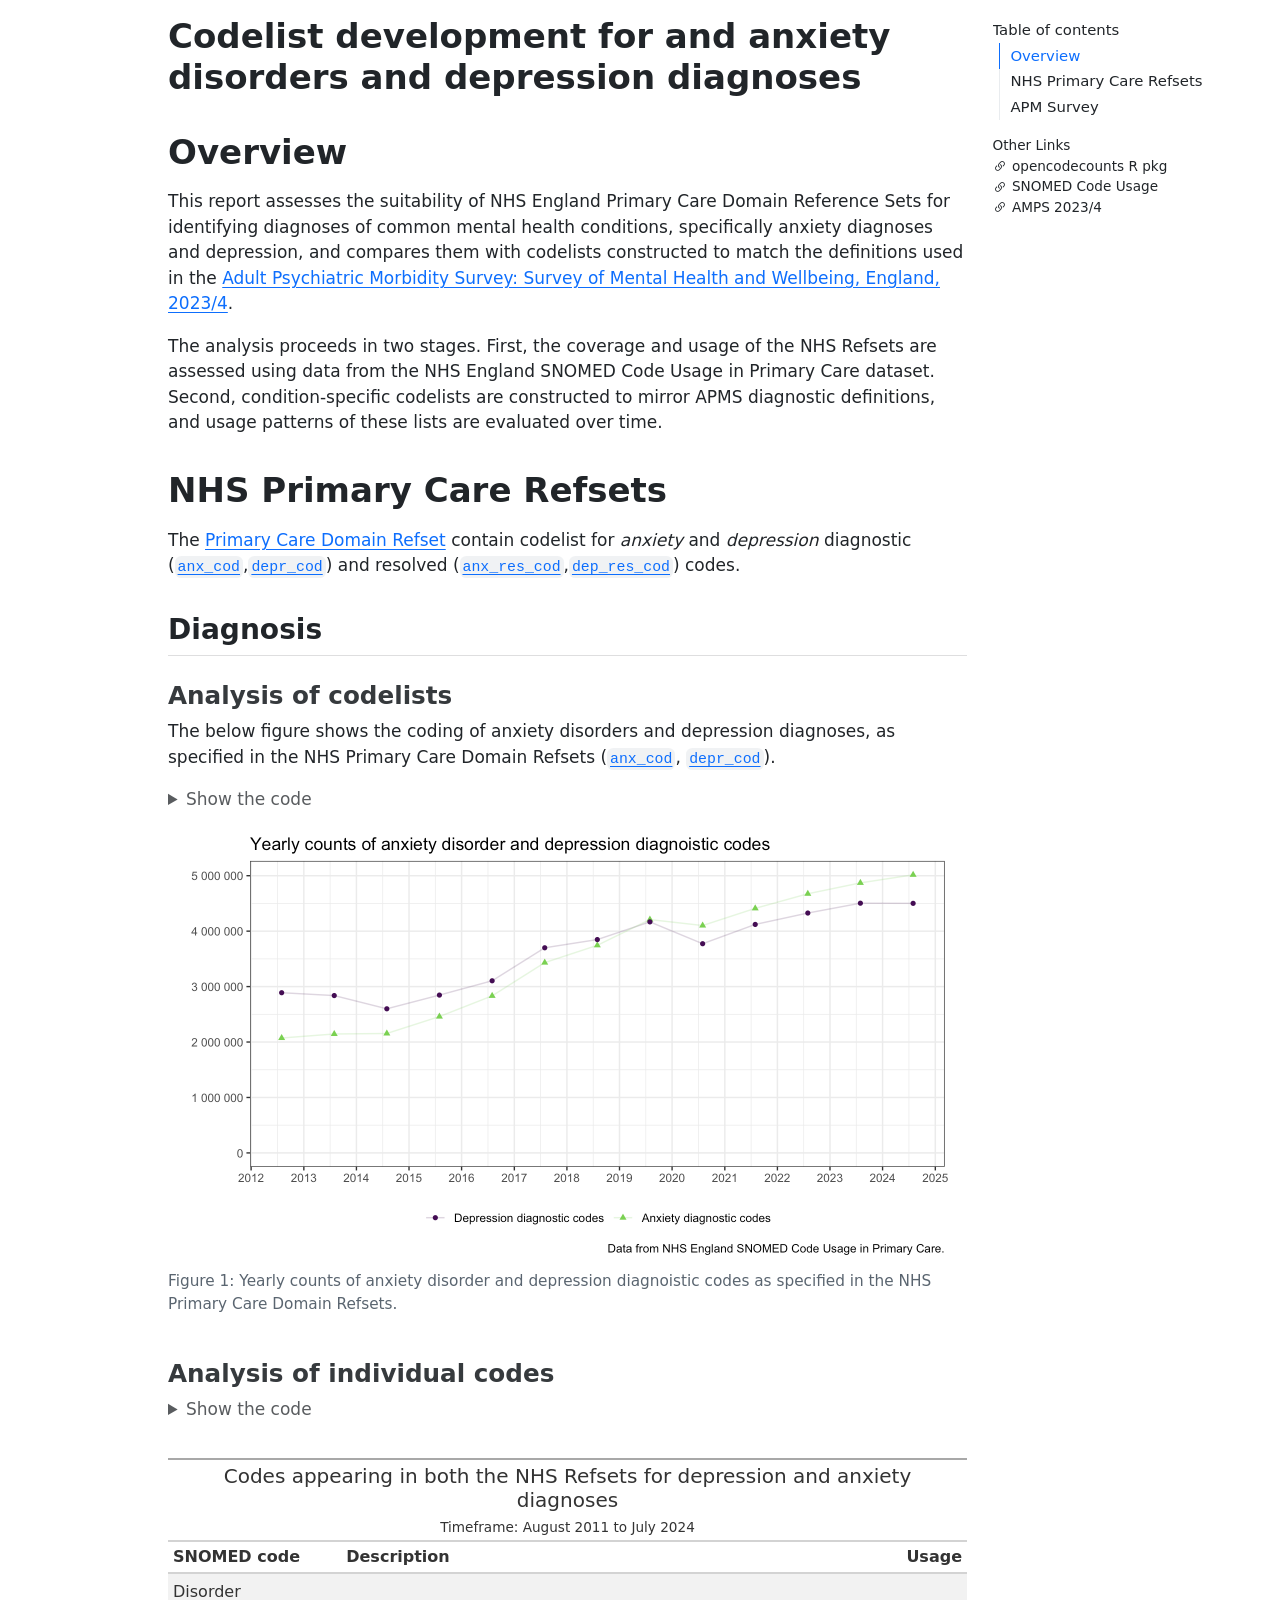
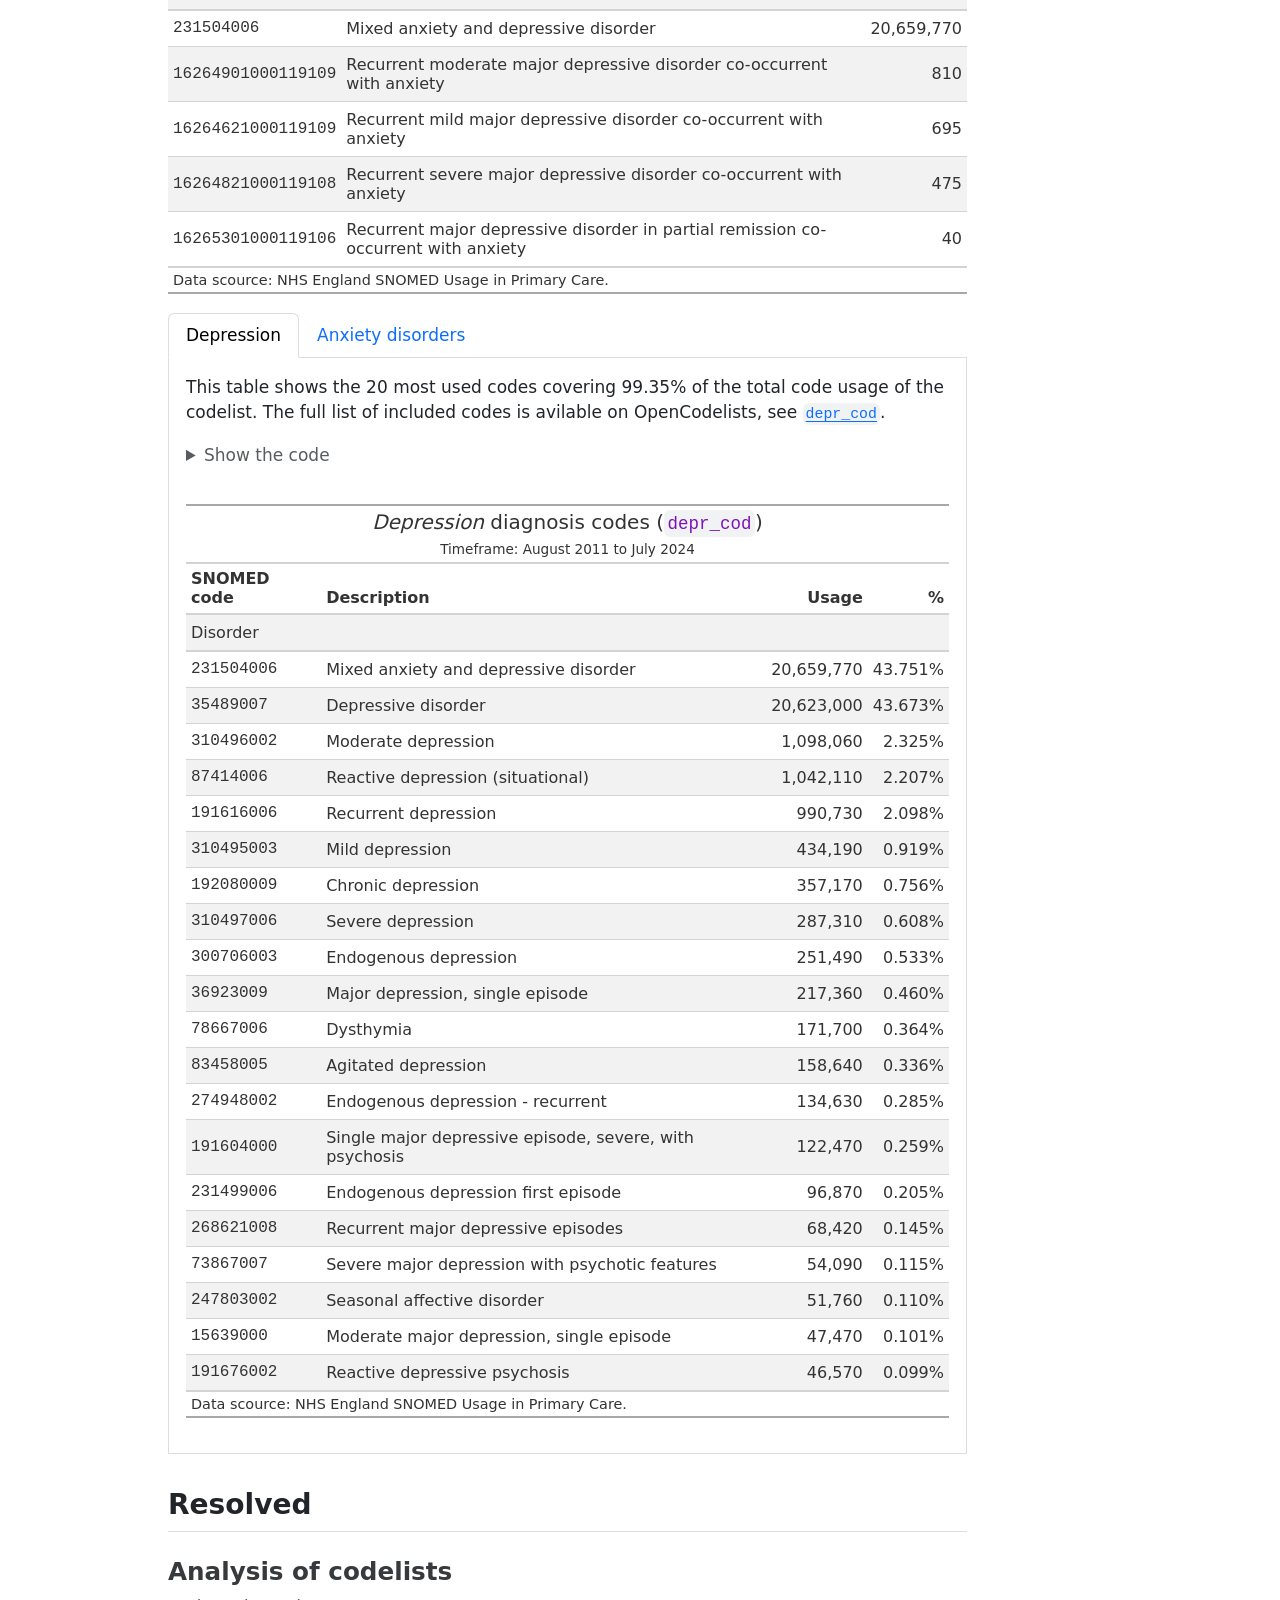
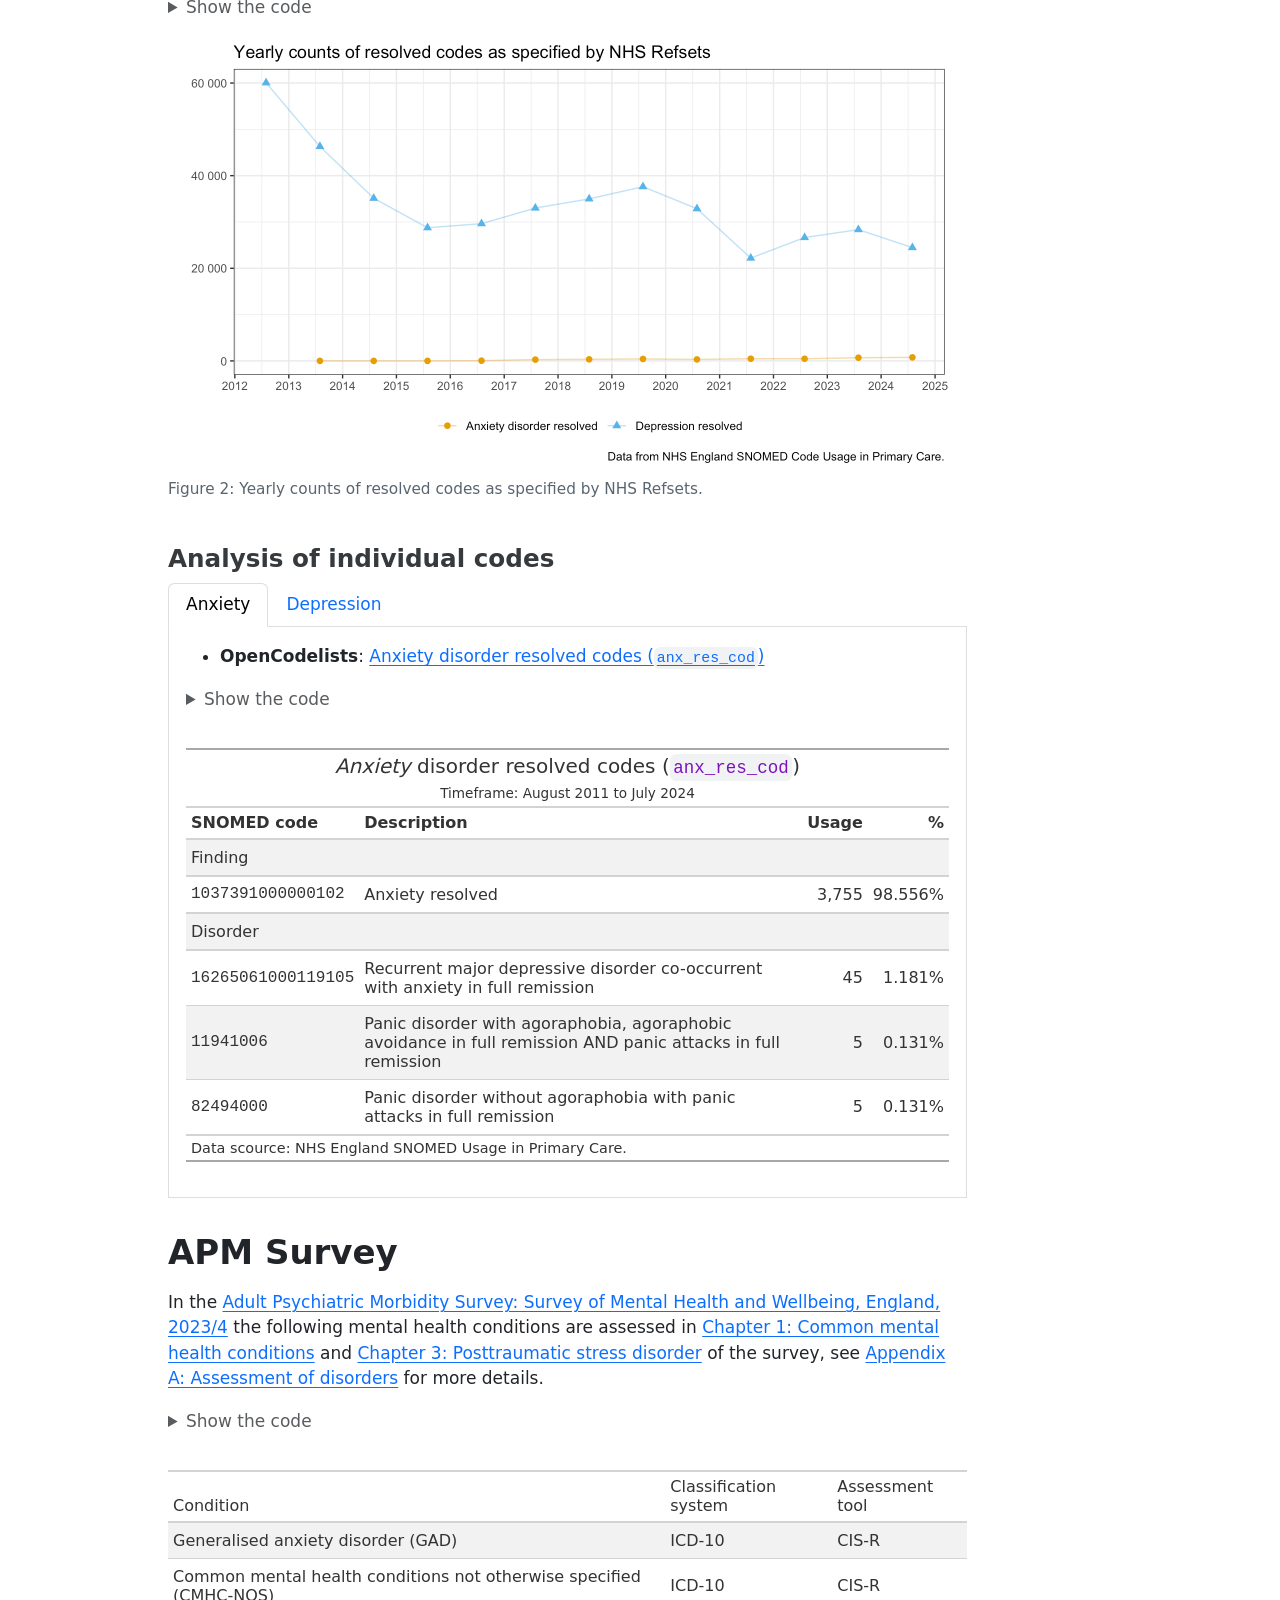
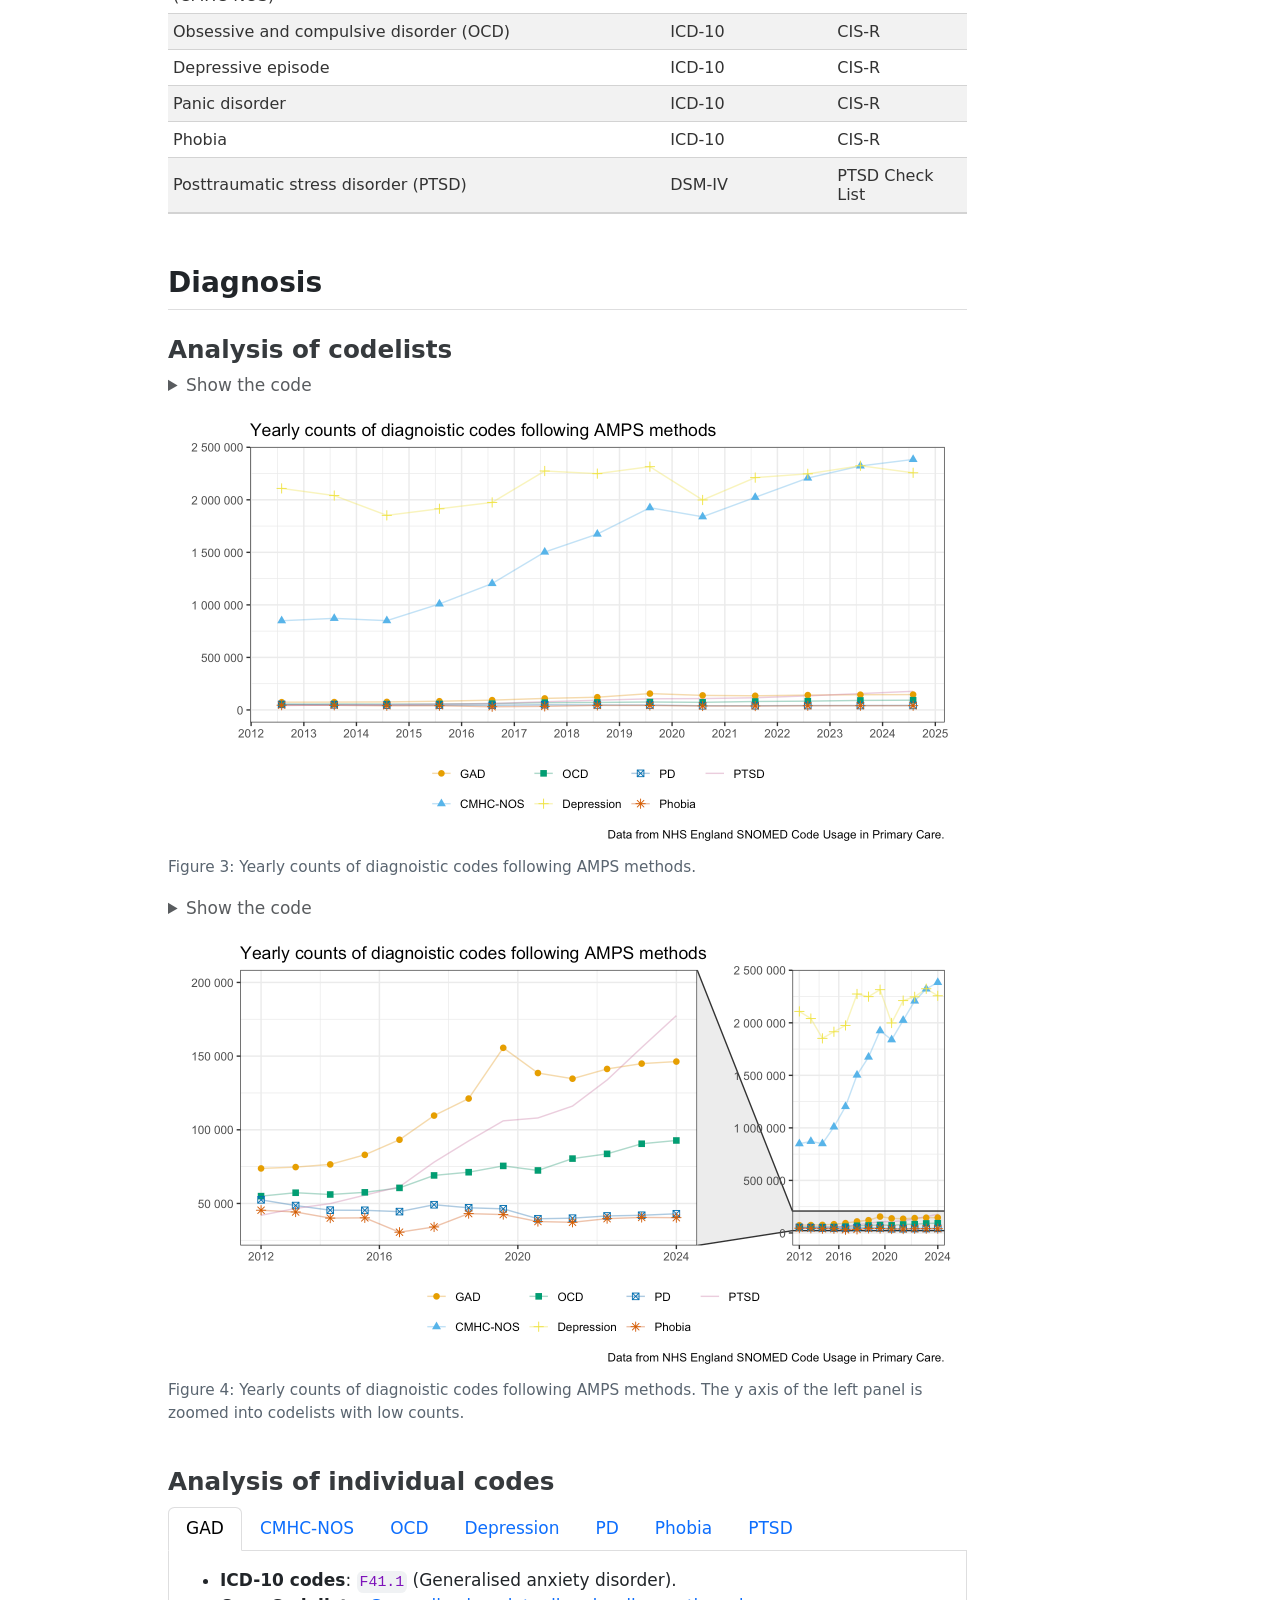
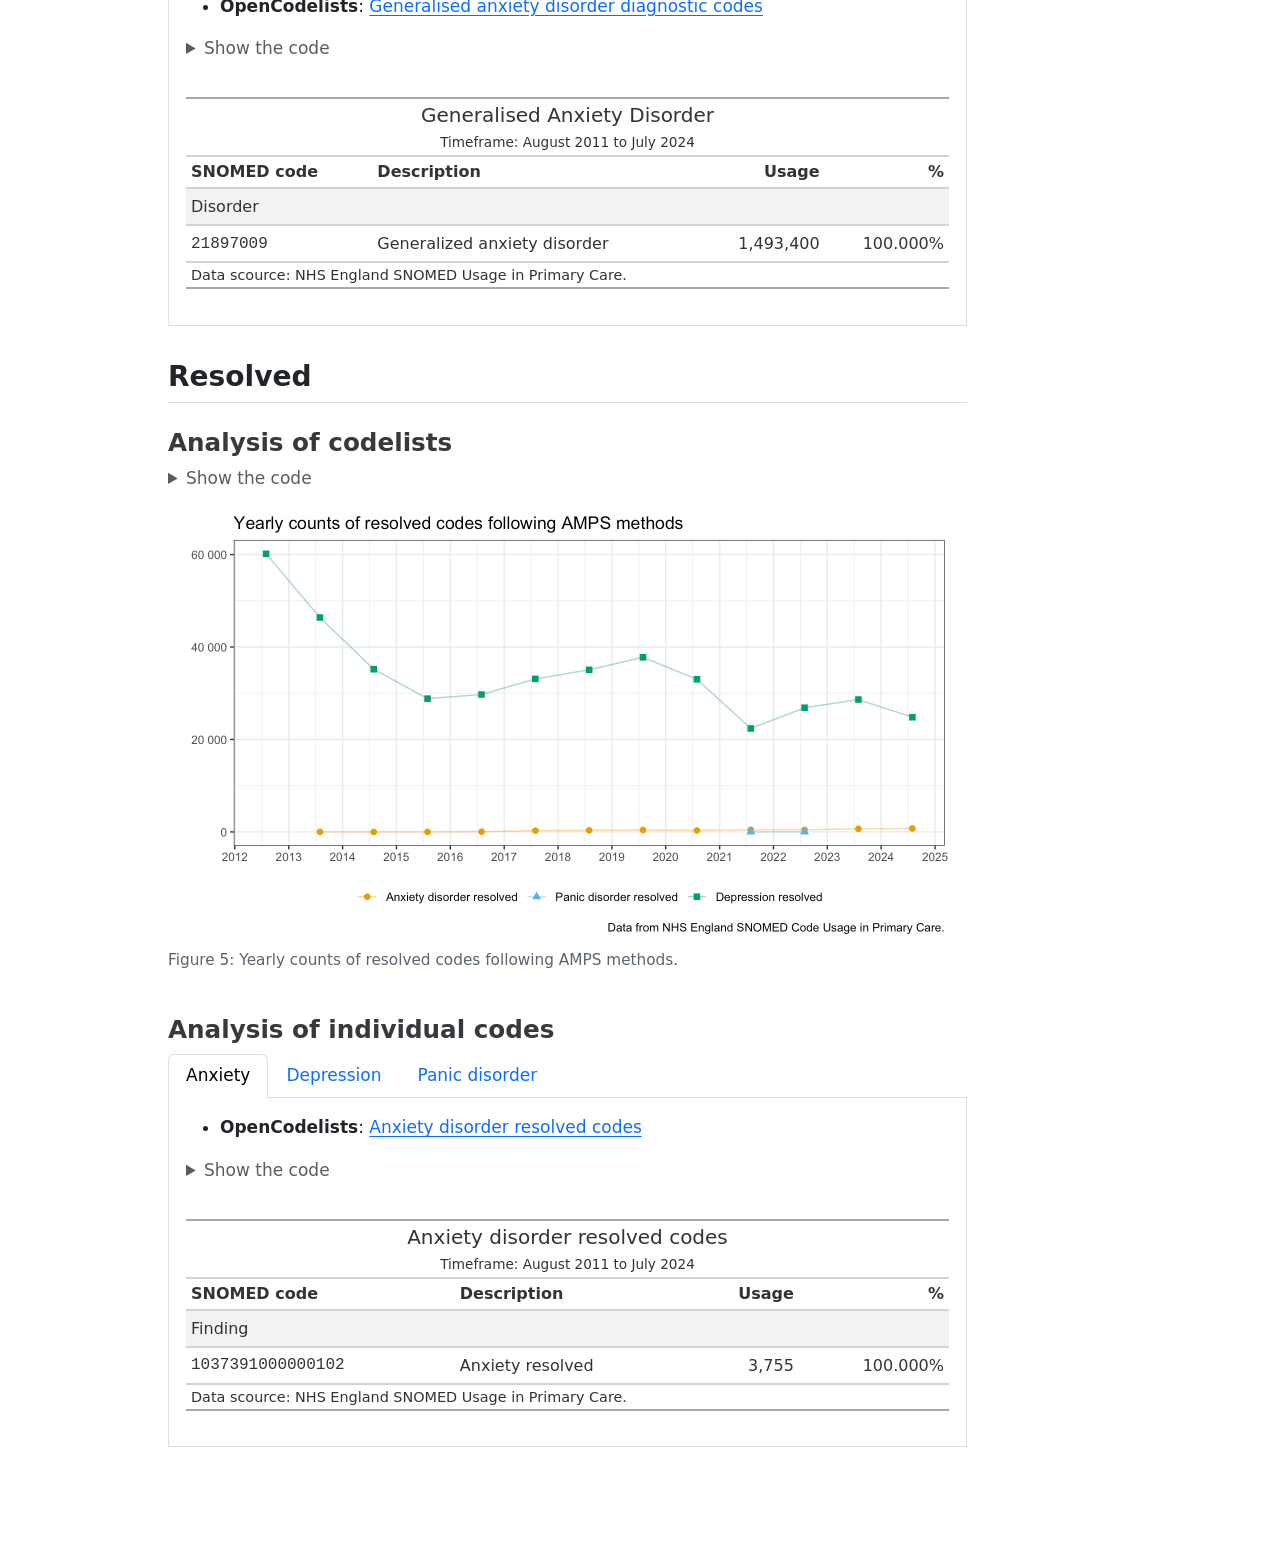
==== commit 37894cd2: "Built site for gh-pages" ====
--- a/index.html
+++ b/index.html
@@ -70,15 +70,6 @@
 <script src="anx_dep_dx_cod_devel_files/libs/bootstrap/bootstrap.min.js"></script>
 <link href="anx_dep_dx_cod_devel_files/libs/bootstrap/bootstrap-icons.css" rel="stylesheet">
 <link href="anx_dep_dx_cod_devel_files/libs/bootstrap/bootstrap-d6a003b94517c951b2d65075d42fb01b.min.css" rel="stylesheet" append-hash="true" id="quarto-bootstrap" data-mode="light">
-<link href="anx_dep_dx_cod_devel_files/libs/htmltools-fill-0.5.8.1/fill.css" rel="stylesheet">
-<script src="anx_dep_dx_cod_devel_files/libs/htmlwidgets-1.6.4/htmlwidgets.js"></script>
-<script src="anx_dep_dx_cod_devel_files/libs/plotly-binding-4.11.0/plotly.js"></script>
-<script src="anx_dep_dx_cod_devel_files/libs/typedarray-0.1/typedarray.min.js"></script>
-<script src="anx_dep_dx_cod_devel_files/libs/jquery-3.5.1/jquery.min.js"></script>
-<link href="anx_dep_dx_cod_devel_files/libs/crosstalk-1.2.1/css/crosstalk.min.css" rel="stylesheet">
-<script src="anx_dep_dx_cod_devel_files/libs/crosstalk-1.2.1/js/crosstalk.min.js"></script>
-<link href="anx_dep_dx_cod_devel_files/libs/plotly-htmlwidgets-css-2.11.1/plotly-htmlwidgets.css" rel="stylesheet">
-<script src="anx_dep_dx_cod_devel_files/libs/plotly-main-2.11.1/plotly-latest.min.js"></script>
 
 
 </head>
@@ -110,7 +101,6 @@
 <header id="title-block-header" class="quarto-title-block default">
 <div class="quarto-title">
 <h1 class="title">Codelist development for and anxiety disorders and depression diagnoses</h1>
-<p class="subtitle lead">TEST TESTTEST</p>
 </div>
 
 
@@ -197,19 +187,19 @@
 <span id="cb1-52"><a href="#cb1-52" aria-hidden="true" tabindex="-1"></a>  <span class="at">width =</span> <span class="dv">8</span></span>
 <span id="cb1-53"><a href="#cb1-53" aria-hidden="true" tabindex="-1"></a>)</span>
 <span id="cb1-54"><a href="#cb1-54" aria-hidden="true" tabindex="-1"></a></span>
-<span id="cb1-55"><a href="#cb1-55" aria-hidden="true" tabindex="-1"></a>fig_depr_anx_cod_trends <span class="sc">|&gt;</span> </span>
-<span id="cb1-56"><a href="#cb1-56" aria-hidden="true" tabindex="-1"></a>  <span class="fu">ggplotly</span>()</span></code></pre></div><button title="Copy to Clipboard" class="code-copy-button"><i class="bi"></i></button></div>
+<span id="cb1-55"><a href="#cb1-55" aria-hidden="true" tabindex="-1"></a>fig_depr_anx_cod_trends</span></code></pre></div><button title="Copy to Clipboard" class="code-copy-button"><i class="bi"></i></button></div>
 </details>
-<div id="fig-anx-dep-cod-trends" class="cell-output-display quarto-float quarto-figure quarto-figure-center anchored">
+<div class="cell-output-display">
+<div id="fig-anx-dep-cod-trends" class="quarto-float quarto-figure quarto-figure-center anchored">
 <figure class="quarto-float quarto-float-fig figure">
 <div aria-describedby="fig-anx-dep-cod-trends-caption-0ceaefa1-69ba-4598-a22c-09a6ac19f8ca">
-<div class="plotly html-widget html-fill-item" id="htmlwidget-056d1a305f9d0374061f" style="width:100%;height:365px;"></div>
-<script type="application/json" data-for="htmlwidget-056d1a305f9d0374061f">{"x":{"data":[{"x":[15552,15917,16282,16647,17013,17378,17743,18108,18474,18839,19204,19569,19935],"y":[2889430,2838170,2599490,2846780,3104780,3700010,3848120,4167250,3773480,4121210,4326720,4504240,4501540],"text":["end_date: 2012-07-31<br />count: 2889430<br />codelist: Depression diagnostic codes<br />codelist: Depression diagnostic codes","end_date: 2013-07-31<br />count: 2838170<br />codelist: Depression diagnostic codes<br />codelist: Depression diagnostic codes","end_date: 2014-07-31<br />count: 2599490<br />codelist: Depression diagnostic codes<br />codelist: Depression diagnostic codes","end_date: 2015-07-31<br />count: 2846780<br />codelist: Depression diagnostic codes<br />codelist: Depression diagnostic codes","end_date: 2016-07-31<br />count: 3104780<br />codelist: Depression diagnostic codes<br />codelist: Depression diagnostic codes","end_date: 2017-07-31<br />count: 3700010<br />codelist: Depression diagnostic codes<br />codelist: Depression diagnostic codes","end_date: 2018-07-31<br />count: 3848120<br />codelist: Depression diagnostic codes<br />codelist: Depression diagnostic codes","end_date: 2019-07-31<br />count: 4167250<br />codelist: Depression diagnostic codes<br />codelist: Depression diagnostic codes","end_date: 2020-07-31<br />count: 3773480<br />codelist: Depression diagnostic codes<br />codelist: Depression diagnostic codes","end_date: 2021-07-31<br />count: 4121210<br />codelist: Depression diagnostic codes<br />codelist: Depression diagnostic codes","end_date: 2022-07-31<br />count: 4326720<br />codelist: Depression diagnostic codes<br />codelist: Depression diagnostic codes","end_date: 2023-07-31<br />count: 4504240<br />codelist: Depression diagnostic codes<br />codelist: Depression diagnostic codes","end_date: 2024-07-31<br />count: 4501540<br />codelist: Depression diagnostic codes<br />codelist: Depression diagnostic codes"],"type":"scatter","mode":"lines+markers","line":{"width":1.8897637795275593,"color":"rgba(68,1,84,0.2)","dash":"solid"},"hoveron":"points","name":"Depression diagnostic codes","legendgroup":"Depression diagnostic codes","showlegend":true,"xaxis":"x","yaxis":"y","hoverinfo":"text","marker":{"autocolorscale":false,"color":"rgba(68,1,84,1)","opacity":1,"size":5.6692913385826778,"symbol":"circle","line":{"width":1.8897637795275593,"color":"rgba(68,1,84,1)"}},"frame":null},{"x":[15552,15917,16282,16647,17013,17378,17743,18108,18474,18839,19204,19569,19935],"y":[2072615,2145150,2154310,2459080,2832790,3432355,3744445,4209210,4101460,4411105,4674115,4870525,5016170],"text":["end_date: 2012-07-31<br />count: 2072615<br />codelist: Anxiety diagnostic codes<br />codelist: Anxiety diagnostic codes","end_date: 2013-07-31<br />count: 2145150<br />codelist: Anxiety diagnostic codes<br />codelist: Anxiety diagnostic codes","end_date: 2014-07-31<br />count: 2154310<br />codelist: Anxiety diagnostic codes<br />codelist: Anxiety diagnostic codes","end_date: 2015-07-31<br />count: 2459080<br />codelist: Anxiety diagnostic codes<br />codelist: Anxiety diagnostic codes","end_date: 2016-07-31<br />count: 2832790<br />codelist: Anxiety diagnostic codes<br />codelist: Anxiety diagnostic codes","end_date: 2017-07-31<br />count: 3432355<br />codelist: Anxiety diagnostic codes<br />codelist: Anxiety diagnostic codes","end_date: 2018-07-31<br />count: 3744445<br />codelist: Anxiety diagnostic codes<br />codelist: Anxiety diagnostic codes","end_date: 2019-07-31<br />count: 4209210<br />codelist: Anxiety diagnostic codes<br />codelist: Anxiety diagnostic codes","end_date: 2020-07-31<br />count: 4101460<br />codelist: Anxiety diagnostic codes<br />codelist: Anxiety diagnostic codes","end_date: 2021-07-31<br />count: 4411105<br />codelist: Anxiety diagnostic codes<br />codelist: Anxiety diagnostic codes","end_date: 2022-07-31<br />count: 4674115<br />codelist: Anxiety diagnostic codes<br />codelist: Anxiety diagnostic codes","end_date: 2023-07-31<br />count: 4870525<br />codelist: Anxiety diagnostic codes<br />codelist: Anxiety diagnostic codes","end_date: 2024-07-31<br />count: 5016170<br />codelist: Anxiety diagnostic codes<br />codelist: Anxiety diagnostic codes"],"type":"scatter","mode":"lines+markers","line":{"width":1.8897637795275593,"color":"rgba(122,209,81,0.2)","dash":"solid"},"hoveron":"points","name":"Anxiety diagnostic codes","legendgroup":"Anxiety diagnostic codes","showlegend":true,"xaxis":"x","yaxis":"y","hoverinfo":"text","marker":{"autocolorscale":false,"color":"rgba(122,209,81,1)","opacity":1,"size":5.6692913385826778,"symbol":"triangle-up","line":{"width":1.8897637795275593,"color":"rgba(122,209,81,1)"}},"frame":null}],"layout":{"margin":{"t":46.522577371892439,"r":7.3059360730593621,"b":28.330796549974639,"l":63.561643835616451},"plot_bgcolor":"rgba(255,255,255,1)","paper_bgcolor":"rgba(255,255,255,1)","font":{"color":"rgba(0,0,0,1)","family":"","size":14.611872146118724},"title":{"text":"Yearly counts of anxiety disorder and depression diagnoistic codes","font":{"color":"rgba(0,0,0,1)","family":"","size":17.534246575342465},"x":0,"xref":"paper"},"xaxis":{"domain":[0,1],"automargin":true,"type":"linear","autorange":false,"range":[15332.85,20154.150000000001],"tickmode":"array","ticktext":["2012","2013","2014","2015","2016","2017","2018","2019","2020","2021","2022","2023","2024","2025"],"tickvals":[15340,15706,16071,16436,16801,17167,17532,17897,18262,18628,18993,19358,19723,20089],"categoryorder":"array","categoryarray":["2012","2013","2014","2015","2016","2017","2018","2019","2020","2021","2022","2023","2024","2025"],"nticks":null,"ticks":"outside","tickcolor":"rgba(51,51,51,1)","ticklen":3.6529680365296811,"tickwidth":0.66417600664176002,"showticklabels":true,"tickfont":{"color":"rgba(77,77,77,1)","family":"","size":11.68949771689498},"tickangle":-0,"showline":false,"linecolor":null,"linewidth":0,"showgrid":true,"gridcolor":"rgba(235,235,235,1)","gridwidth":0.66417600664176002,"zeroline":false,"anchor":"y","title":{"text":"","font":{"color":"rgba(0,0,0,1)","family":"","size":14.611872146118724}},"hoverformat":".2f"},"yaxis":{"domain":[0,1],"automargin":true,"type":"linear","autorange":false,"range":[-250808.5,5266978.5],"tickmode":"array","ticktext":["0","1 000 000","2 000 000","3 000 000","4 000 000","5 000 000"],"tickvals":[0,1000000,2000000,3000000,4000000,5000000],"categoryorder":"array","categoryarray":["0","1 000 000","2 000 000","3 000 000","4 000 000","5 000 000"],"nticks":null,"ticks":"outside","tickcolor":"rgba(51,51,51,1)","ticklen":3.6529680365296811,"tickwidth":0.66417600664176002,"showticklabels":true,"tickfont":{"color":"rgba(77,77,77,1)","family":"","size":11.68949771689498},"tickangle":-0,"showline":false,"linecolor":null,"linewidth":0,"showgrid":true,"gridcolor":"rgba(235,235,235,1)","gridwidth":0.66417600664176002,"zeroline":false,"anchor":"x","title":{"text":"","font":{"color":"rgba(0,0,0,1)","family":"","size":14.611872146118724}},"hoverformat":".2f"},"shapes":[{"type":"rect","fillcolor":"transparent","line":{"color":"rgba(51,51,51,1)","width":0.66417600664176002,"linetype":"solid"},"yref":"paper","xref":"paper","layer":"below","x0":0,"x1":1,"y0":0,"y1":1}],"showlegend":true,"legend":{"bgcolor":"rgba(255,255,255,1)","bordercolor":"transparent","borderwidth":1.8897637795275593,"font":{"color":"rgba(0,0,0,1)","family":"","size":11.68949771689498},"title":{"text":"","font":{"color":"rgba(0,0,0,1)","family":"","size":14.611872146118724}}},"hovermode":"closest","barmode":"relative"},"config":{"doubleClick":"reset","modeBarButtonsToAdd":["hoverclosest","hovercompare"],"showSendToCloud":false},"source":"A","attrs":{"a3937c041483":{"x":{},"y":{},"colour":{},"shape":{},"type":"scatter"},"a3936fdee410":{"x":{},"y":{},"colour":{},"shape":{}}},"cur_data":"a3937c041483","visdat":{"a3937c041483":["function (y) ","x"],"a3936fdee410":["function (y) ","x"]},"highlight":{"on":"plotly_click","persistent":false,"dynamic":false,"selectize":false,"opacityDim":0.20000000000000001,"selected":{"opacity":1},"debounce":0},"shinyEvents":["plotly_hover","plotly_click","plotly_selected","plotly_relayout","plotly_brushed","plotly_brushing","plotly_clickannotation","plotly_doubleclick","plotly_deselect","plotly_afterplot","plotly_sunburstclick"],"base_url":"https://plot.ly"},"evals":[],"jsHooks":[]}</script>
+<img src="anx_dep_dx_cod_devel_files/figure-html/fig-anx-dep-cod-trends-1.png" class="img-fluid figure-img" width="768">
 </div>
 <figcaption class="quarto-float-caption-bottom quarto-float-caption quarto-float-fig" id="fig-anx-dep-cod-trends-caption-0ceaefa1-69ba-4598-a22c-09a6ac19f8ca">
 Figure&nbsp;1: Yearly counts of anxiety disorder and depression diagnoistic codes as specified in the NHS Primary Care Domain Refsets.
 </figcaption>
 </figure>
+</div>
 </div>
 </div>
 </section>
@@ -231,23 +221,23 @@
 <span id="cb2-11"><a href="#cb2-11" aria-hidden="true" tabindex="-1"></a>  <span class="fu">cols_hide</span>(ratio_usage)</span></code></pre></div><button title="Copy to Clipboard" class="code-copy-button"><i class="bi"></i></button></div>
 </details>
 <div class="cell-output-display">
-<div id="fnqdugqvjd" style="padding-left:0px;padding-right:0px;padding-top:10px;padding-bottom:10px;overflow-x:auto;overflow-y:auto;width:auto;height:auto;">
-<style>#fnqdugqvjd table {
+<div id="nusysinzei" style="padding-left:0px;padding-right:0px;padding-top:10px;padding-bottom:10px;overflow-x:auto;overflow-y:auto;width:auto;height:auto;">
+<style>#nusysinzei table {
   font-family: system-ui, 'Segoe UI', Roboto, Helvetica, Arial, sans-serif, 'Apple Color Emoji', 'Segoe UI Emoji', 'Segoe UI Symbol', 'Noto Color Emoji';
   -webkit-font-smoothing: antialiased;
   -moz-osx-font-smoothing: grayscale;
 }
 
-#fnqdugqvjd thead, #fnqdugqvjd tbody, #fnqdugqvjd tfoot, #fnqdugqvjd tr, #fnqdugqvjd td, #fnqdugqvjd th {
+#nusysinzei thead, #nusysinzei tbody, #nusysinzei tfoot, #nusysinzei tr, #nusysinzei td, #nusysinzei th {
   border-style: none;
 }
 
-#fnqdugqvjd p {
+#nusysinzei p {
   margin: 0;
   padding: 0;
 }
 
-#fnqdugqvjd .gt_table {
+#nusysinzei .gt_table {
   display: table;
   border-collapse: collapse;
   line-height: normal;
@@ -273,12 +263,12 @@
   border-left-color: #D3D3D3;
 }
 
-#fnqdugqvjd .gt_caption {
+#nusysinzei .gt_caption {
   padding-top: 4px;
   padding-bottom: 4px;
 }
 
-#fnqdugqvjd .gt_title {
+#nusysinzei .gt_title {
   color: #333333;
   font-size: 125%;
   font-weight: initial;
@@ -290,7 +280,7 @@
   border-bottom-width: 0;
 }
 
-#fnqdugqvjd .gt_subtitle {
+#nusysinzei .gt_subtitle {
   color: #333333;
   font-size: 85%;
   font-weight: initial;
@@ -302,7 +292,7 @@
   border-top-width: 0;
 }
 
-#fnqdugqvjd .gt_heading {
+#nusysinzei .gt_heading {
   background-color: #FFFFFF;
   text-align: center;
   border-bottom-color: #FFFFFF;
@@ -314,13 +304,13 @@
   border-right-color: #D3D3D3;
 }
 
-#fnqdugqvjd .gt_bottom_border {
-  border-bottom-style: solid;
-  border-bottom-width: 2px;
-  border-bottom-color: #D3D3D3;
-}
-
-#fnqdugqvjd .gt_col_headings {
+#nusysinzei .gt_bottom_border {
+  border-bottom-style: solid;
+  border-bottom-width: 2px;
+  border-bottom-color: #D3D3D3;
+}
+
+#nusysinzei .gt_col_headings {
   border-top-style: solid;
   border-top-width: 2px;
   border-top-color: #D3D3D3;
@@ -335,7 +325,7 @@
   border-right-color: #D3D3D3;
 }
 
-#fnqdugqvjd .gt_col_heading {
+#nusysinzei .gt_col_heading {
   color: #333333;
   background-color: #FFFFFF;
   font-size: 100%;
@@ -355,7 +345,7 @@
   overflow-x: hidden;
 }
 
-#fnqdugqvjd .gt_column_spanner_outer {
+#nusysinzei .gt_column_spanner_outer {
   color: #333333;
   background-color: #FFFFFF;
   font-size: 100%;
@@ -367,15 +357,15 @@
   padding-right: 4px;
 }
 
-#fnqdugqvjd .gt_column_spanner_outer:first-child {
+#nusysinzei .gt_column_spanner_outer:first-child {
   padding-left: 0;
 }
 
-#fnqdugqvjd .gt_column_spanner_outer:last-child {
+#nusysinzei .gt_column_spanner_outer:last-child {
   padding-right: 0;
 }
 
-#fnqdugqvjd .gt_column_spanner {
+#nusysinzei .gt_column_spanner {
   border-bottom-style: solid;
   border-bottom-width: 2px;
   border-bottom-color: #D3D3D3;
@@ -387,11 +377,11 @@
   width: 100%;
 }
 
-#fnqdugqvjd .gt_spanner_row {
+#nusysinzei .gt_spanner_row {
   border-bottom-style: hidden;
 }
 
-#fnqdugqvjd .gt_group_heading {
+#nusysinzei .gt_group_heading {
   padding-top: 8px;
   padding-bottom: 8px;
   padding-left: 5px;
@@ -417,7 +407,7 @@
   text-align: left;
 }
 
-#fnqdugqvjd .gt_empty_group_heading {
+#nusysinzei .gt_empty_group_heading {
   padding: 0.5px;
   color: #333333;
   background-color: #FFFFFF;
@@ -432,15 +422,15 @@
   vertical-align: middle;
 }
 
-#fnqdugqvjd .gt_from_md > :first-child {
+#nusysinzei .gt_from_md > :first-child {
   margin-top: 0;
 }
 
-#fnqdugqvjd .gt_from_md > :last-child {
+#nusysinzei .gt_from_md > :last-child {
   margin-bottom: 0;
 }
 
-#fnqdugqvjd .gt_row {
+#nusysinzei .gt_row {
   padding-top: 8px;
   padding-bottom: 8px;
   padding-left: 5px;
@@ -459,7 +449,7 @@
   overflow-x: hidden;
 }
 
-#fnqdugqvjd .gt_stub {
+#nusysinzei .gt_stub {
   color: #333333;
   background-color: #FFFFFF;
   font-size: 100%;
@@ -472,7 +462,7 @@
   padding-right: 5px;
 }
 
-#fnqdugqvjd .gt_stub_row_group {
+#nusysinzei .gt_stub_row_group {
   color: #333333;
   background-color: #FFFFFF;
   font-size: 100%;
@@ -486,54 +476,54 @@
   vertical-align: top;
 }
 
-#fnqdugqvjd .gt_row_group_first td {
-  border-top-width: 2px;
-}
-
-#fnqdugqvjd .gt_row_group_first th {
-  border-top-width: 2px;
-}
-
-#fnqdugqvjd .gt_summary_row {
-  color: #333333;
-  background-color: #FFFFFF;
-  text-transform: inherit;
-  padding-top: 8px;
-  padding-bottom: 8px;
-  padding-left: 5px;
-  padding-right: 5px;
-}
-
-#fnqdugqvjd .gt_first_summary_row {
-  border-top-style: solid;
-  border-top-color: #D3D3D3;
-}
-
-#fnqdugqvjd .gt_first_summary_row.thick {
-  border-top-width: 2px;
-}
-
-#fnqdugqvjd .gt_last_summary_row {
-  padding-top: 8px;
-  padding-bottom: 8px;
-  padding-left: 5px;
-  padding-right: 5px;
-  border-bottom-style: solid;
-  border-bottom-width: 2px;
-  border-bottom-color: #D3D3D3;
-}
-
-#fnqdugqvjd .gt_grand_summary_row {
-  color: #333333;
-  background-color: #FFFFFF;
-  text-transform: inherit;
-  padding-top: 8px;
-  padding-bottom: 8px;
-  padding-left: 5px;
-  padding-right: 5px;
-}
-
-#fnqdugqvjd .gt_first_grand_summary_row {
+#nusysinzei .gt_row_group_first td {
+  border-top-width: 2px;
+}
+
+#nusysinzei .gt_row_group_first th {
+  border-top-width: 2px;
+}
+
+#nusysinzei .gt_summary_row {
+  color: #333333;
+  background-color: #FFFFFF;
+  text-transform: inherit;
+  padding-top: 8px;
+  padding-bottom: 8px;
+  padding-left: 5px;
+  padding-right: 5px;
+}
+
+#nusysinzei .gt_first_summary_row {
+  border-top-style: solid;
+  border-top-color: #D3D3D3;
+}
+
+#nusysinzei .gt_first_summary_row.thick {
+  border-top-width: 2px;
+}
+
+#nusysinzei .gt_last_summary_row {
+  padding-top: 8px;
+  padding-bottom: 8px;
+  padding-left: 5px;
+  padding-right: 5px;
+  border-bottom-style: solid;
+  border-bottom-width: 2px;
+  border-bottom-color: #D3D3D3;
+}
+
+#nusysinzei .gt_grand_summary_row {
+  color: #333333;
+  background-color: #FFFFFF;
+  text-transform: inherit;
+  padding-top: 8px;
+  padding-bottom: 8px;
+  padding-left: 5px;
+  padding-right: 5px;
+}
+
+#nusysinzei .gt_first_grand_summary_row {
   padding-top: 8px;
   padding-bottom: 8px;
   padding-left: 5px;
@@ -543,7 +533,7 @@
   border-top-color: #D3D3D3;
 }
 
-#fnqdugqvjd .gt_last_grand_summary_row_top {
+#nusysinzei .gt_last_grand_summary_row_top {
   padding-top: 8px;
   padding-bottom: 8px;
   padding-left: 5px;
@@ -553,20 +543,20 @@
   border-bottom-color: #D3D3D3;
 }
 
-#fnqdugqvjd .gt_striped {
+#nusysinzei .gt_striped {
   background-color: rgba(128, 128, 128, 0.05);
 }
 
-#fnqdugqvjd .gt_table_body {
-  border-top-style: solid;
-  border-top-width: 2px;
-  border-top-color: #D3D3D3;
-  border-bottom-style: solid;
-  border-bottom-width: 2px;
-  border-bottom-color: #D3D3D3;
-}
-
-#fnqdugqvjd .gt_footnotes {
+#nusysinzei .gt_table_body {
+  border-top-style: solid;
+  border-top-width: 2px;
+  border-top-color: #D3D3D3;
+  border-bottom-style: solid;
+  border-bottom-width: 2px;
+  border-bottom-color: #D3D3D3;
+}
+
+#nusysinzei .gt_footnotes {
   color: #333333;
   background-color: #FFFFFF;
   border-bottom-style: none;
@@ -580,7 +570,7 @@
   border-right-color: #D3D3D3;
 }
 
-#fnqdugqvjd .gt_footnote {
+#nusysinzei .gt_footnote {
   margin: 0px;
   font-size: 90%;
   padding-top: 4px;
@@ -589,7 +579,7 @@
   padding-right: 5px;
 }
 
-#fnqdugqvjd .gt_sourcenotes {
+#nusysinzei .gt_sourcenotes {
   color: #333333;
   background-color: #FFFFFF;
   border-bottom-style: none;
@@ -603,7 +593,7 @@
   border-right-color: #D3D3D3;
 }
 
-#fnqdugqvjd .gt_sourcenote {
+#nusysinzei .gt_sourcenote {
   font-size: 90%;
   padding-top: 4px;
   padding-bottom: 4px;
@@ -611,72 +601,72 @@
   padding-right: 5px;
 }
 
-#fnqdugqvjd .gt_left {
+#nusysinzei .gt_left {
   text-align: left;
 }
 
-#fnqdugqvjd .gt_center {
+#nusysinzei .gt_center {
   text-align: center;
 }
 
-#fnqdugqvjd .gt_right {
+#nusysinzei .gt_right {
   text-align: right;
   font-variant-numeric: tabular-nums;
 }
 
-#fnqdugqvjd .gt_font_normal {
+#nusysinzei .gt_font_normal {
   font-weight: normal;
 }
 
-#fnqdugqvjd .gt_font_bold {
+#nusysinzei .gt_font_bold {
   font-weight: bold;
 }
 
-#fnqdugqvjd .gt_font_italic {
+#nusysinzei .gt_font_italic {
   font-style: italic;
 }
 
-#fnqdugqvjd .gt_super {
+#nusysinzei .gt_super {
   font-size: 65%;
 }
 
-#fnqdugqvjd .gt_footnote_marks {
+#nusysinzei .gt_footnote_marks {
   font-size: 75%;
   vertical-align: 0.4em;
   position: initial;
 }
 
-#fnqdugqvjd .gt_asterisk {
+#nusysinzei .gt_asterisk {
   font-size: 100%;
   vertical-align: 0;
 }
 
-#fnqdugqvjd .gt_indent_1 {
+#nusysinzei .gt_indent_1 {
   text-indent: 5px;
 }
 
-#fnqdugqvjd .gt_indent_2 {
+#nusysinzei .gt_indent_2 {
   text-indent: 10px;
 }
 
-#fnqdugqvjd .gt_indent_3 {
+#nusysinzei .gt_indent_3 {
   text-indent: 15px;
 }
 
-#fnqdugqvjd .gt_indent_4 {
+#nusysinzei .gt_indent_4 {
   text-indent: 20px;
 }
 
-#fnqdugqvjd .gt_indent_5 {
+#nusysinzei .gt_indent_5 {
   text-indent: 25px;
 }
 
-#fnqdugqvjd .katex-display {
+#nusysinzei .katex-display {
   display: inline-flex !important;
   margin-bottom: 0.75em !important;
 }
 
-#fnqdugqvjd div.Reactable > div.rt-table > div.rt-thead > div.rt-tr.rt-tr-group-header > div.rt-th-group:after {
+#nusysinzei div.Reactable > div.rt-table > div.rt-thead > div.rt-tr.rt-tr-group-header > div.rt-th-group:after {
   height: 0px !important;
 }
 </style>
@@ -758,23 +748,23 @@
 <span id="cb3-13"><a href="#cb3-13" aria-hidden="true" tabindex="-1"></a>tab_depr_cod_counts</span></code></pre></div><button title="Copy to Clipboard" class="code-copy-button"><i class="bi"></i></button></div>
 </details>
 <div class="cell-output-display">
-<div id="ludnlmozvl" style="padding-left:0px;padding-right:0px;padding-top:10px;padding-bottom:10px;overflow-x:auto;overflow-y:auto;width:auto;height:auto;">
-<style>#ludnlmozvl table {
+<div id="zfznppwjmt" style="padding-left:0px;padding-right:0px;padding-top:10px;padding-bottom:10px;overflow-x:auto;overflow-y:auto;width:auto;height:auto;">
+<style>#zfznppwjmt table {
   font-family: system-ui, 'Segoe UI', Roboto, Helvetica, Arial, sans-serif, 'Apple Color Emoji', 'Segoe UI Emoji', 'Segoe UI Symbol', 'Noto Color Emoji';
   -webkit-font-smoothing: antialiased;
   -moz-osx-font-smoothing: grayscale;
 }
 
-#ludnlmozvl thead, #ludnlmozvl tbody, #ludnlmozvl tfoot, #ludnlmozvl tr, #ludnlmozvl td, #ludnlmozvl th {
+#zfznppwjmt thead, #zfznppwjmt tbody, #zfznppwjmt tfoot, #zfznppwjmt tr, #zfznppwjmt td, #zfznppwjmt th {
   border-style: none;
 }
 
-#ludnlmozvl p {
+#zfznppwjmt p {
   margin: 0;
   padding: 0;
 }
 
-#ludnlmozvl .gt_table {
+#zfznppwjmt .gt_table {
   display: table;
   border-collapse: collapse;
   line-height: normal;
@@ -800,12 +790,12 @@
   border-left-color: #D3D3D3;
 }
 
-#ludnlmozvl .gt_caption {
+#zfznppwjmt .gt_caption {
   padding-top: 4px;
   padding-bottom: 4px;
 }
 
-#ludnlmozvl .gt_title {
+#zfznppwjmt .gt_title {
   color: #333333;
   font-size: 125%;
   font-weight: initial;
@@ -817,7 +807,7 @@
   border-bottom-width: 0;
 }
 
-#ludnlmozvl .gt_subtitle {
+#zfznppwjmt .gt_subtitle {
   color: #333333;
   font-size: 85%;
   font-weight: initial;
@@ -829,7 +819,7 @@
   border-top-width: 0;
 }
 
-#ludnlmozvl .gt_heading {
+#zfznppwjmt .gt_heading {
   background-color: #FFFFFF;
   text-align: center;
   border-bottom-color: #FFFFFF;
@@ -841,13 +831,13 @@
   border-right-color: #D3D3D3;
 }
 
-#ludnlmozvl .gt_bottom_border {
-  border-bottom-style: solid;
-  border-bottom-width: 2px;
-  border-bottom-color: #D3D3D3;
-}
-
-#ludnlmozvl .gt_col_headings {
+#zfznppwjmt .gt_bottom_border {
+  border-bottom-style: solid;
+  border-bottom-width: 2px;
+  border-bottom-color: #D3D3D3;
+}
+
+#zfznppwjmt .gt_col_headings {
   border-top-style: solid;
   border-top-width: 2px;
   border-top-color: #D3D3D3;
@@ -862,7 +852,7 @@
   border-right-color: #D3D3D3;
 }
 
-#ludnlmozvl .gt_col_heading {
+#zfznppwjmt .gt_col_heading {
   color: #333333;
   background-color: #FFFFFF;
   font-size: 100%;
@@ -882,7 +872,7 @@
   overflow-x: hidden;
 }
 
-#ludnlmozvl .gt_column_spanner_outer {
+#zfznppwjmt .gt_column_spanner_outer {
   color: #333333;
   background-color: #FFFFFF;
   font-size: 100%;
@@ -894,15 +884,15 @@
   padding-right: 4px;
 }
 
-#ludnlmozvl .gt_column_spanner_outer:first-child {
+#zfznppwjmt .gt_column_spanner_outer:first-child {
   padding-left: 0;
 }
 
-#ludnlmozvl .gt_column_spanner_outer:last-child {
+#zfznppwjmt .gt_column_spanner_outer:last-child {
   padding-right: 0;
 }
 
-#ludnlmozvl .gt_column_spanner {
+#zfznppwjmt .gt_column_spanner {
   border-bottom-style: solid;
   border-bottom-width: 2px;
   border-bottom-color: #D3D3D3;
@@ -914,11 +904,11 @@
   width: 100%;
 }
 
-#ludnlmozvl .gt_spanner_row {
+#zfznppwjmt .gt_spanner_row {
   border-bottom-style: hidden;
 }
 
-#ludnlmozvl .gt_group_heading {
+#zfznppwjmt .gt_group_heading {
   padding-top: 8px;
   padding-bottom: 8px;
   padding-left: 5px;
@@ -944,7 +934,7 @@
   text-align: left;
 }
 
-#ludnlmozvl .gt_empty_group_heading {
+#zfznppwjmt .gt_empty_group_heading {
   padding: 0.5px;
   color: #333333;
   background-color: #FFFFFF;
@@ -959,15 +949,15 @@
   vertical-align: middle;
 }
 
-#ludnlmozvl .gt_from_md > :first-child {
+#zfznppwjmt .gt_from_md > :first-child {
   margin-top: 0;
 }
 
-#ludnlmozvl .gt_from_md > :last-child {
+#zfznppwjmt .gt_from_md > :last-child {
   margin-bottom: 0;
 }
 
-#ludnlmozvl .gt_row {
+#zfznppwjmt .gt_row {
   padding-top: 8px;
   padding-bottom: 8px;
   padding-left: 5px;
@@ -986,7 +976,7 @@
   overflow-x: hidden;
 }
 
-#ludnlmozvl .gt_stub {
+#zfznppwjmt .gt_stub {
   color: #333333;
   background-color: #FFFFFF;
   font-size: 100%;
@@ -999,7 +989,7 @@
   padding-right: 5px;
 }
 
-#ludnlmozvl .gt_stub_row_group {
+#zfznppwjmt .gt_stub_row_group {
   color: #333333;
   background-color: #FFFFFF;
   font-size: 100%;
@@ -1013,54 +1003,54 @@
   vertical-align: top;
 }
 
-#ludnlmozvl .gt_row_group_first td {
-  border-top-width: 2px;
-}
-
-#ludnlmozvl .gt_row_group_first th {
-  border-top-width: 2px;
-}
-
-#ludnlmozvl .gt_summary_row {
-  color: #333333;
-  background-color: #FFFFFF;
-  text-transform: inherit;
-  padding-top: 8px;
-  padding-bottom: 8px;
-  padding-left: 5px;
-  padding-right: 5px;
-}
-
-#ludnlmozvl .gt_first_summary_row {
-  border-top-style: solid;
-  border-top-color: #D3D3D3;
-}
-
-#ludnlmozvl .gt_first_summary_row.thick {
-  border-top-width: 2px;
-}
-
-#ludnlmozvl .gt_last_summary_row {
-  padding-top: 8px;
-  padding-bottom: 8px;
-  padding-left: 5px;
-  padding-right: 5px;
-  border-bottom-style: solid;
-  border-bottom-width: 2px;
-  border-bottom-color: #D3D3D3;
-}
-
-#ludnlmozvl .gt_grand_summary_row {
-  color: #333333;
-  background-color: #FFFFFF;
-  text-transform: inherit;
-  padding-top: 8px;
-  padding-bottom: 8px;
-  padding-left: 5px;
-  padding-right: 5px;
-}
-
-#ludnlmozvl .gt_first_grand_summary_row {
+#zfznppwjmt .gt_row_group_first td {
+  border-top-width: 2px;
+}
+
+#zfznppwjmt .gt_row_group_first th {
+  border-top-width: 2px;
+}
+
+#zfznppwjmt .gt_summary_row {
+  color: #333333;
+  background-color: #FFFFFF;
+  text-transform: inherit;
+  padding-top: 8px;
+  padding-bottom: 8px;
+  padding-left: 5px;
+  padding-right: 5px;
+}
+
+#zfznppwjmt .gt_first_summary_row {
+  border-top-style: solid;
+  border-top-color: #D3D3D3;
+}
+
+#zfznppwjmt .gt_first_summary_row.thick {
+  border-top-width: 2px;
+}
+
+#zfznppwjmt .gt_last_summary_row {
+  padding-top: 8px;
+  padding-bottom: 8px;
+  padding-left: 5px;
+  padding-right: 5px;
+  border-bottom-style: solid;
+  border-bottom-width: 2px;
+  border-bottom-color: #D3D3D3;
+}
+
+#zfznppwjmt .gt_grand_summary_row {
+  color: #333333;
+  background-color: #FFFFFF;
+  text-transform: inherit;
+  padding-top: 8px;
+  padding-bottom: 8px;
+  padding-left: 5px;
+  padding-right: 5px;
+}
+
+#zfznppwjmt .gt_first_grand_summary_row {
   padding-top: 8px;
   padding-bottom: 8px;
   padding-left: 5px;
@@ -1070,7 +1060,7 @@
   border-top-color: #D3D3D3;
 }
 
-#ludnlmozvl .gt_last_grand_summary_row_top {
+#zfznppwjmt .gt_last_grand_summary_row_top {
   padding-top: 8px;
   padding-bottom: 8px;
   padding-left: 5px;
@@ -1080,20 +1070,20 @@
   border-bottom-color: #D3D3D3;
 }
 
-#ludnlmozvl .gt_striped {
+#zfznppwjmt .gt_striped {
   background-color: rgba(128, 128, 128, 0.05);
 }
 
-#ludnlmozvl .gt_table_body {
-  border-top-style: solid;
-  border-top-width: 2px;
-  border-top-color: #D3D3D3;
-  border-bottom-style: solid;
-  border-bottom-width: 2px;
-  border-bottom-color: #D3D3D3;
-}
-
-#ludnlmozvl .gt_footnotes {
+#zfznppwjmt .gt_table_body {
+  border-top-style: solid;
+  border-top-width: 2px;
+  border-top-color: #D3D3D3;
+  border-bottom-style: solid;
+  border-bottom-width: 2px;
+  border-bottom-color: #D3D3D3;
+}
+
+#zfznppwjmt .gt_footnotes {
   color: #333333;
   background-color: #FFFFFF;
   border-bottom-style: none;
@@ -1107,7 +1097,7 @@
   border-right-color: #D3D3D3;
 }
 
-#ludnlmozvl .gt_footnote {
+#zfznppwjmt .gt_footnote {
   margin: 0px;
   font-size: 90%;
   padding-top: 4px;
@@ -1116,7 +1106,7 @@
   padding-right: 5px;
 }
 
-#ludnlmozvl .gt_sourcenotes {
+#zfznppwjmt .gt_sourcenotes {
   color: #333333;
   background-color: #FFFFFF;
   border-bottom-style: none;
@@ -1130,7 +1120,7 @@
   border-right-color: #D3D3D3;
 }
 
-#ludnlmozvl .gt_sourcenote {
+#zfznppwjmt .gt_sourcenote {
   font-size: 90%;
   padding-top: 4px;
   padding-bottom: 4px;
@@ -1138,72 +1128,72 @@
   padding-right: 5px;
 }
 
-#ludnlmozvl .gt_left {
+#zfznppwjmt .gt_left {
   text-align: left;
 }
 
-#ludnlmozvl .gt_center {
+#zfznppwjmt .gt_center {
   text-align: center;
 }
 
-#ludnlmozvl .gt_right {
+#zfznppwjmt .gt_right {
   text-align: right;
   font-variant-numeric: tabular-nums;
 }
 
-#ludnlmozvl .gt_font_normal {
+#zfznppwjmt .gt_font_normal {
   font-weight: normal;
 }
 
-#ludnlmozvl .gt_font_bold {
+#zfznppwjmt .gt_font_bold {
   font-weight: bold;
 }
 
-#ludnlmozvl .gt_font_italic {
+#zfznppwjmt .gt_font_italic {
   font-style: italic;
 }
 
-#ludnlmozvl .gt_super {
+#zfznppwjmt .gt_super {
   font-size: 65%;
 }
 
-#ludnlmozvl .gt_footnote_marks {
+#zfznppwjmt .gt_footnote_marks {
   font-size: 75%;
   vertical-align: 0.4em;
   position: initial;
 }
 
-#ludnlmozvl .gt_asterisk {
+#zfznppwjmt .gt_asterisk {
   font-size: 100%;
   vertical-align: 0;
 }
 
-#ludnlmozvl .gt_indent_1 {
+#zfznppwjmt .gt_indent_1 {
   text-indent: 5px;
 }
 
-#ludnlmozvl .gt_indent_2 {
+#zfznppwjmt .gt_indent_2 {
   text-indent: 10px;
 }
 
-#ludnlmozvl .gt_indent_3 {
+#zfznppwjmt .gt_indent_3 {
   text-indent: 15px;
 }
 
-#ludnlmozvl .gt_indent_4 {
+#zfznppwjmt .gt_indent_4 {
   text-indent: 20px;
 }
 
-#ludnlmozvl .gt_indent_5 {
+#zfznppwjmt .gt_indent_5 {
   text-indent: 25px;
 }
 
-#ludnlmozvl .katex-display {
+#zfznppwjmt .katex-display {
   display: inline-flex !important;
   margin-bottom: 0.75em !important;
 }
 
-#ludnlmozvl div.Reactable > div.rt-table > div.rt-thead > div.rt-tr.rt-tr-group-header > div.rt-th-group:after {
+#zfznppwjmt div.Reactable > div.rt-table > div.rt-thead > div.rt-tr.rt-tr-group-header > div.rt-th-group:after {
   height: 0px !important;
 }
 </style>
@@ -1379,23 +1369,23 @@
 <span id="cb4-13"><a href="#cb4-13" aria-hidden="true" tabindex="-1"></a>tab_anx_cod_counts</span></code></pre></div><button title="Copy to Clipboard" class="code-copy-button"><i class="bi"></i></button></div>
 </details>
 <div class="cell-output-display">
-<div id="dxmbjuinvy" style="padding-left:0px;padding-right:0px;padding-top:10px;padding-bottom:10px;overflow-x:auto;overflow-y:auto;width:auto;height:auto;">
-<style>#dxmbjuinvy table {
+<div id="podslwrmmd" style="padding-left:0px;padding-right:0px;padding-top:10px;padding-bottom:10px;overflow-x:auto;overflow-y:auto;width:auto;height:auto;">
+<style>#podslwrmmd table {
   font-family: system-ui, 'Segoe UI', Roboto, Helvetica, Arial, sans-serif, 'Apple Color Emoji', 'Segoe UI Emoji', 'Segoe UI Symbol', 'Noto Color Emoji';
   -webkit-font-smoothing: antialiased;
   -moz-osx-font-smoothing: grayscale;
 }
 
-#dxmbjuinvy thead, #dxmbjuinvy tbody, #dxmbjuinvy tfoot, #dxmbjuinvy tr, #dxmbjuinvy td, #dxmbjuinvy th {
+#podslwrmmd thead, #podslwrmmd tbody, #podslwrmmd tfoot, #podslwrmmd tr, #podslwrmmd td, #podslwrmmd th {
   border-style: none;
 }
 
-#dxmbjuinvy p {
+#podslwrmmd p {
   margin: 0;
   padding: 0;
 }
 
-#dxmbjuinvy .gt_table {
+#podslwrmmd .gt_table {
   display: table;
   border-collapse: collapse;
   line-height: normal;
@@ -1421,12 +1411,12 @@
   border-left-color: #D3D3D3;
 }
 
-#dxmbjuinvy .gt_caption {
+#podslwrmmd .gt_caption {
   padding-top: 4px;
   padding-bottom: 4px;
 }
 
-#dxmbjuinvy .gt_title {
+#podslwrmmd .gt_title {
   color: #333333;
   font-size: 125%;
   font-weight: initial;
@@ -1438,7 +1428,7 @@
   border-bottom-width: 0;
 }
 
-#dxmbjuinvy .gt_subtitle {
+#podslwrmmd .gt_subtitle {
   color: #333333;
   font-size: 85%;
   font-weight: initial;
@@ -1450,7 +1440,7 @@
   border-top-width: 0;
 }
 
-#dxmbjuinvy .gt_heading {
+#podslwrmmd .gt_heading {
   background-color: #FFFFFF;
   text-align: center;
   border-bottom-color: #FFFFFF;
@@ -1462,13 +1452,13 @@
   border-right-color: #D3D3D3;
 }
 
-#dxmbjuinvy .gt_bottom_border {
-  border-bottom-style: solid;
-  border-bottom-width: 2px;
-  border-bottom-color: #D3D3D3;
-}
-
-#dxmbjuinvy .gt_col_headings {
+#podslwrmmd .gt_bottom_border {
+  border-bottom-style: solid;
+  border-bottom-width: 2px;
+  border-bottom-color: #D3D3D3;
+}
+
+#podslwrmmd .gt_col_headings {
   border-top-style: solid;
   border-top-width: 2px;
   border-top-color: #D3D3D3;
@@ -1483,7 +1473,7 @@
   border-right-color: #D3D3D3;
 }
 
-#dxmbjuinvy .gt_col_heading {
+#podslwrmmd .gt_col_heading {
   color: #333333;
   background-color: #FFFFFF;
   font-size: 100%;
@@ -1503,7 +1493,7 @@
   overflow-x: hidden;
 }
 
-#dxmbjuinvy .gt_column_spanner_outer {
+#podslwrmmd .gt_column_spanner_outer {
   color: #333333;
   background-color: #FFFFFF;
   font-size: 100%;
@@ -1515,15 +1505,15 @@
   padding-right: 4px;
 }
 
-#dxmbjuinvy .gt_column_spanner_outer:first-child {
+#podslwrmmd .gt_column_spanner_outer:first-child {
   padding-left: 0;
 }
 
-#dxmbjuinvy .gt_column_spanner_outer:last-child {
+#podslwrmmd .gt_column_spanner_outer:last-child {
   padding-right: 0;
 }
 
-#dxmbjuinvy .gt_column_spanner {
+#podslwrmmd .gt_column_spanner {
   border-bottom-style: solid;
   border-bottom-width: 2px;
   border-bottom-color: #D3D3D3;
@@ -1535,11 +1525,11 @@
   width: 100%;
 }
 
-#dxmbjuinvy .gt_spanner_row {
+#podslwrmmd .gt_spanner_row {
   border-bottom-style: hidden;
 }
 
-#dxmbjuinvy .gt_group_heading {
+#podslwrmmd .gt_group_heading {
   padding-top: 8px;
   padding-bottom: 8px;
   padding-left: 5px;
@@ -1565,7 +1555,7 @@
   text-align: left;
 }
 
-#dxmbjuinvy .gt_empty_group_heading {
+#podslwrmmd .gt_empty_group_heading {
   padding: 0.5px;
   color: #333333;
   background-color: #FFFFFF;
@@ -1580,15 +1570,15 @@
   vertical-align: middle;
 }
 
-#dxmbjuinvy .gt_from_md > :first-child {
+#podslwrmmd .gt_from_md > :first-child {
   margin-top: 0;
 }
 
-#dxmbjuinvy .gt_from_md > :last-child {
+#podslwrmmd .gt_from_md > :last-child {
   margin-bottom: 0;
 }
 
-#dxmbjuinvy .gt_row {
+#podslwrmmd .gt_row {
   padding-top: 8px;
   padding-bottom: 8px;
   padding-left: 5px;
@@ -1607,7 +1597,7 @@
   overflow-x: hidden;
 }
 
-#dxmbjuinvy .gt_stub {
+#podslwrmmd .gt_stub {
   color: #333333;
   background-color: #FFFFFF;
   font-size: 100%;
@@ -1620,7 +1610,7 @@
   padding-right: 5px;
 }
 
-#dxmbjuinvy .gt_stub_row_group {
+#podslwrmmd .gt_stub_row_group {
   color: #333333;
   background-color: #FFFFFF;
   font-size: 100%;
@@ -1634,54 +1624,54 @@
   vertical-align: top;
 }
 
-#dxmbjuinvy .gt_row_group_first td {
-  border-top-width: 2px;
-}
-
-#dxmbjuinvy .gt_row_group_first th {
-  border-top-width: 2px;
-}
-
-#dxmbjuinvy .gt_summary_row {
-  color: #333333;
-  background-color: #FFFFFF;
-  text-transform: inherit;
-  padding-top: 8px;
-  padding-bottom: 8px;
-  padding-left: 5px;
-  padding-right: 5px;
-}
-
-#dxmbjuinvy .gt_first_summary_row {
-  border-top-style: solid;
-  border-top-color: #D3D3D3;
-}
-
-#dxmbjuinvy .gt_first_summary_row.thick {
-  border-top-width: 2px;
-}
-
-#dxmbjuinvy .gt_last_summary_row {
-  padding-top: 8px;
-  padding-bottom: 8px;
-  padding-left: 5px;
-  padding-right: 5px;
-  border-bottom-style: solid;
-  border-bottom-width: 2px;
-  border-bottom-color: #D3D3D3;
-}
-
-#dxmbjuinvy .gt_grand_summary_row {
-  color: #333333;
-  background-color: #FFFFFF;
-  text-transform: inherit;
-  padding-top: 8px;
-  padding-bottom: 8px;
-  padding-left: 5px;
-  padding-right: 5px;
-}
-
-#dxmbjuinvy .gt_first_grand_summary_row {
+#podslwrmmd .gt_row_group_first td {
+  border-top-width: 2px;
+}
+
+#podslwrmmd .gt_row_group_first th {
+  border-top-width: 2px;
+}
+
+#podslwrmmd .gt_summary_row {
+  color: #333333;
+  background-color: #FFFFFF;
+  text-transform: inherit;
+  padding-top: 8px;
+  padding-bottom: 8px;
+  padding-left: 5px;
+  padding-right: 5px;
+}
+
+#podslwrmmd .gt_first_summary_row {
+  border-top-style: solid;
+  border-top-color: #D3D3D3;
+}
+
+#podslwrmmd .gt_first_summary_row.thick {
+  border-top-width: 2px;
+}
+
+#podslwrmmd .gt_last_summary_row {
+  padding-top: 8px;
+  padding-bottom: 8px;
+  padding-left: 5px;
+  padding-right: 5px;
+  border-bottom-style: solid;
+  border-bottom-width: 2px;
+  border-bottom-color: #D3D3D3;
+}
+
+#podslwrmmd .gt_grand_summary_row {
+  color: #333333;
+  background-color: #FFFFFF;
+  text-transform: inherit;
+  padding-top: 8px;
+  padding-bottom: 8px;
+  padding-left: 5px;
+  padding-right: 5px;
+}
+
+#podslwrmmd .gt_first_grand_summary_row {
   padding-top: 8px;
   padding-bottom: 8px;
   padding-left: 5px;
@@ -1691,7 +1681,7 @@
   border-top-color: #D3D3D3;
 }
 
-#dxmbjuinvy .gt_last_grand_summary_row_top {
+#podslwrmmd .gt_last_grand_summary_row_top {
   padding-top: 8px;
   padding-bottom: 8px;
   padding-left: 5px;
@@ -1701,20 +1691,20 @@
   border-bottom-color: #D3D3D3;
 }
 
-#dxmbjuinvy .gt_striped {
+#podslwrmmd .gt_striped {
   background-color: rgba(128, 128, 128, 0.05);
 }
 
-#dxmbjuinvy .gt_table_body {
-  border-top-style: solid;
-  border-top-width: 2px;
-  border-top-color: #D3D3D3;
-  border-bottom-style: solid;
-  border-bottom-width: 2px;
-  border-bottom-color: #D3D3D3;
-}
-
-#dxmbjuinvy .gt_footnotes {
+#podslwrmmd .gt_table_body {
+  border-top-style: solid;
+  border-top-width: 2px;
+  border-top-color: #D3D3D3;
+  border-bottom-style: solid;
+  border-bottom-width: 2px;
+  border-bottom-color: #D3D3D3;
+}
+
+#podslwrmmd .gt_footnotes {
   color: #333333;
   background-color: #FFFFFF;
   border-bottom-style: none;
@@ -1728,7 +1718,7 @@
   border-right-color: #D3D3D3;
 }
 
-#dxmbjuinvy .gt_footnote {
+#podslwrmmd .gt_footnote {
   margin: 0px;
   font-size: 90%;
   padding-top: 4px;
@@ -1737,7 +1727,7 @@
   padding-right: 5px;
 }
 
-#dxmbjuinvy .gt_sourcenotes {
+#podslwrmmd .gt_sourcenotes {
   color: #333333;
   background-color: #FFFFFF;
   border-bottom-style: none;
@@ -1751,7 +1741,7 @@
   border-right-color: #D3D3D3;
 }
 
-#dxmbjuinvy .gt_sourcenote {
+#podslwrmmd .gt_sourcenote {
   font-size: 90%;
   padding-top: 4px;
   padding-bottom: 4px;
@@ -1759,72 +1749,72 @@
   padding-right: 5px;
 }
 
-#dxmbjuinvy .gt_left {
+#podslwrmmd .gt_left {
   text-align: left;
 }
 
-#dxmbjuinvy .gt_center {
+#podslwrmmd .gt_center {
   text-align: center;
 }
 
-#dxmbjuinvy .gt_right {
+#podslwrmmd .gt_right {
   text-align: right;
   font-variant-numeric: tabular-nums;
 }
 
-#dxmbjuinvy .gt_font_normal {
+#podslwrmmd .gt_font_normal {
   font-weight: normal;
 }
 
-#dxmbjuinvy .gt_font_bold {
+#podslwrmmd .gt_font_bold {
   font-weight: bold;
 }
 
-#dxmbjuinvy .gt_font_italic {
+#podslwrmmd .gt_font_italic {
   font-style: italic;
 }
 
-#dxmbjuinvy .gt_super {
+#podslwrmmd .gt_super {
   font-size: 65%;
 }
 
-#dxmbjuinvy .gt_footnote_marks {
+#podslwrmmd .gt_footnote_marks {
   font-size: 75%;
   vertical-align: 0.4em;
   position: initial;
 }
 
-#dxmbjuinvy .gt_asterisk {
+#podslwrmmd .gt_asterisk {
   font-size: 100%;
   vertical-align: 0;
 }
 
-#dxmbjuinvy .gt_indent_1 {
+#podslwrmmd .gt_indent_1 {
   text-indent: 5px;
 }
 
-#dxmbjuinvy .gt_indent_2 {
+#podslwrmmd .gt_indent_2 {
   text-indent: 10px;
 }
 
-#dxmbjuinvy .gt_indent_3 {
+#podslwrmmd .gt_indent_3 {
   text-indent: 15px;
 }
 
-#dxmbjuinvy .gt_indent_4 {
+#podslwrmmd .gt_indent_4 {
   text-indent: 20px;
 }
 
-#dxmbjuinvy .gt_indent_5 {
+#podslwrmmd .gt_indent_5 {
   text-indent: 25px;
 }
 
-#dxmbjuinvy .katex-display {
+#podslwrmmd .katex-display {
   display: inline-flex !important;
   margin-bottom: 0.75em !important;
 }
 
-#dxmbjuinvy div.Reactable > div.rt-table > div.rt-thead > div.rt-tr.rt-tr-group-header > div.rt-th-group:after {
+#podslwrmmd div.Reactable > div.rt-table > div.rt-thead > div.rt-tr.rt-tr-group-header > div.rt-th-group:after {
   height: 0px !important;
 }
 </style>
@@ -2109,23 +2099,23 @@
 <span id="cb6-19"><a href="#cb6-19" aria-hidden="true" tabindex="-1"></a>tab_anx_res_cod_counts</span></code></pre></div><button title="Copy to Clipboard" class="code-copy-button"><i class="bi"></i></button></div>
 </details>
 <div class="cell-output-display">
-<div id="bxbxwqxkxg" style="padding-left:0px;padding-right:0px;padding-top:10px;padding-bottom:10px;overflow-x:auto;overflow-y:auto;width:auto;height:auto;">
-<style>#bxbxwqxkxg table {
+<div id="dyxcydluwm" style="padding-left:0px;padding-right:0px;padding-top:10px;padding-bottom:10px;overflow-x:auto;overflow-y:auto;width:auto;height:auto;">
+<style>#dyxcydluwm table {
   font-family: system-ui, 'Segoe UI', Roboto, Helvetica, Arial, sans-serif, 'Apple Color Emoji', 'Segoe UI Emoji', 'Segoe UI Symbol', 'Noto Color Emoji';
   -webkit-font-smoothing: antialiased;
   -moz-osx-font-smoothing: grayscale;
 }
 
-#bxbxwqxkxg thead, #bxbxwqxkxg tbody, #bxbxwqxkxg tfoot, #bxbxwqxkxg tr, #bxbxwqxkxg td, #bxbxwqxkxg th {
+#dyxcydluwm thead, #dyxcydluwm tbody, #dyxcydluwm tfoot, #dyxcydluwm tr, #dyxcydluwm td, #dyxcydluwm th {
   border-style: none;
 }
 
-#bxbxwqxkxg p {
+#dyxcydluwm p {
   margin: 0;
   padding: 0;
 }
 
-#bxbxwqxkxg .gt_table {
+#dyxcydluwm .gt_table {
   display: table;
   border-collapse: collapse;
   line-height: normal;
@@ -2151,12 +2141,12 @@
   border-left-color: #D3D3D3;
 }
 
-#bxbxwqxkxg .gt_caption {
+#dyxcydluwm .gt_caption {
   padding-top: 4px;
   padding-bottom: 4px;
 }
 
-#bxbxwqxkxg .gt_title {
+#dyxcydluwm .gt_title {
   color: #333333;
   font-size: 125%;
   font-weight: initial;
@@ -2168,7 +2158,7 @@
   border-bottom-width: 0;
 }
 
-#bxbxwqxkxg .gt_subtitle {
+#dyxcydluwm .gt_subtitle {
   color: #333333;
   font-size: 85%;
   font-weight: initial;
@@ -2180,7 +2170,7 @@
   border-top-width: 0;
 }
 
-#bxbxwqxkxg .gt_heading {
+#dyxcydluwm .gt_heading {
   background-color: #FFFFFF;
   text-align: center;
   border-bottom-color: #FFFFFF;
@@ -2192,13 +2182,13 @@
   border-right-color: #D3D3D3;
 }
 
-#bxbxwqxkxg .gt_bottom_border {
-  border-bottom-style: solid;
-  border-bottom-width: 2px;
-  border-bottom-color: #D3D3D3;
-}
-
-#bxbxwqxkxg .gt_col_headings {
+#dyxcydluwm .gt_bottom_border {
+  border-bottom-style: solid;
+  border-bottom-width: 2px;
+  border-bottom-color: #D3D3D3;
+}
+
+#dyxcydluwm .gt_col_headings {
   border-top-style: solid;
   border-top-width: 2px;
   border-top-color: #D3D3D3;
@@ -2213,7 +2203,7 @@
   border-right-color: #D3D3D3;
 }
 
-#bxbxwqxkxg .gt_col_heading {
+#dyxcydluwm .gt_col_heading {
   color: #333333;
   background-color: #FFFFFF;
   font-size: 100%;
@@ -2233,7 +2223,7 @@
   overflow-x: hidden;
 }
 
-#bxbxwqxkxg .gt_column_spanner_outer {
+#dyxcydluwm .gt_column_spanner_outer {
   color: #333333;
   background-color: #FFFFFF;
   font-size: 100%;
@@ -2245,15 +2235,15 @@
   padding-right: 4px;
 }
 
-#bxbxwqxkxg .gt_column_spanner_outer:first-child {
+#dyxcydluwm .gt_column_spanner_outer:first-child {
   padding-left: 0;
 }
 
-#bxbxwqxkxg .gt_column_spanner_outer:last-child {
+#dyxcydluwm .gt_column_spanner_outer:last-child {
   padding-right: 0;
 }
 
-#bxbxwqxkxg .gt_column_spanner {
+#dyxcydluwm .gt_column_spanner {
   border-bottom-style: solid;
   border-bottom-width: 2px;
   border-bottom-color: #D3D3D3;
@@ -2265,11 +2255,11 @@
   width: 100%;
 }
 
-#bxbxwqxkxg .gt_spanner_row {
+#dyxcydluwm .gt_spanner_row {
   border-bottom-style: hidden;
 }
 
-#bxbxwqxkxg .gt_group_heading {
+#dyxcydluwm .gt_group_heading {
   padding-top: 8px;
   padding-bottom: 8px;
   padding-left: 5px;
@@ -2295,7 +2285,7 @@
   text-align: left;
 }
 
-#bxbxwqxkxg .gt_empty_group_heading {
+#dyxcydluwm .gt_empty_group_heading {
   padding: 0.5px;
   color: #333333;
   background-color: #FFFFFF;
@@ -2310,15 +2300,15 @@
   vertical-align: middle;
 }
 
-#bxbxwqxkxg .gt_from_md > :first-child {
+#dyxcydluwm .gt_from_md > :first-child {
   margin-top: 0;
 }
 
-#bxbxwqxkxg .gt_from_md > :last-child {
+#dyxcydluwm .gt_from_md > :last-child {
   margin-bottom: 0;
 }
 
-#bxbxwqxkxg .gt_row {
+#dyxcydluwm .gt_row {
   padding-top: 8px;
   padding-bottom: 8px;
   padding-left: 5px;
@@ -2337,7 +2327,7 @@
   overflow-x: hidden;
 }
 
-#bxbxwqxkxg .gt_stub {
+#dyxcydluwm .gt_stub {
   color: #333333;
   background-color: #FFFFFF;
   font-size: 100%;
@@ -2350,7 +2340,7 @@
   padding-right: 5px;
 }
 
-#bxbxwqxkxg .gt_stub_row_group {
+#dyxcydluwm .gt_stub_row_group {
   color: #333333;
   background-color: #FFFFFF;
   font-size: 100%;
@@ -2364,54 +2354,54 @@
   vertical-align: top;
 }
 
-#bxbxwqxkxg .gt_row_group_first td {
-  border-top-width: 2px;
-}
-
-#bxbxwqxkxg .gt_row_group_first th {
-  border-top-width: 2px;
-}
-
-#bxbxwqxkxg .gt_summary_row {
-  color: #333333;
-  background-color: #FFFFFF;
-  text-transform: inherit;
-  padding-top: 8px;
-  padding-bottom: 8px;
-  padding-left: 5px;
-  padding-right: 5px;
-}
-
-#bxbxwqxkxg .gt_first_summary_row {
-  border-top-style: solid;
-  border-top-color: #D3D3D3;
-}
-
-#bxbxwqxkxg .gt_first_summary_row.thick {
-  border-top-width: 2px;
-}
-
-#bxbxwqxkxg .gt_last_summary_row {
-  padding-top: 8px;
-  padding-bottom: 8px;
-  padding-left: 5px;
-  padding-right: 5px;
-  border-bottom-style: solid;
-  border-bottom-width: 2px;
-  border-bottom-color: #D3D3D3;
-}
-
-#bxbxwqxkxg .gt_grand_summary_row {
-  color: #333333;
-  background-color: #FFFFFF;
-  text-transform: inherit;
-  padding-top: 8px;
-  padding-bottom: 8px;
-  padding-left: 5px;
-  padding-right: 5px;
-}
-
-#bxbxwqxkxg .gt_first_grand_summary_row {
+#dyxcydluwm .gt_row_group_first td {
+  border-top-width: 2px;
+}
+
+#dyxcydluwm .gt_row_group_first th {
+  border-top-width: 2px;
+}
+
+#dyxcydluwm .gt_summary_row {
+  color: #333333;
+  background-color: #FFFFFF;
+  text-transform: inherit;
+  padding-top: 8px;
+  padding-bottom: 8px;
+  padding-left: 5px;
+  padding-right: 5px;
+}
+
+#dyxcydluwm .gt_first_summary_row {
+  border-top-style: solid;
+  border-top-color: #D3D3D3;
+}
+
+#dyxcydluwm .gt_first_summary_row.thick {
+  border-top-width: 2px;
+}
+
+#dyxcydluwm .gt_last_summary_row {
+  padding-top: 8px;
+  padding-bottom: 8px;
+  padding-left: 5px;
+  padding-right: 5px;
+  border-bottom-style: solid;
+  border-bottom-width: 2px;
+  border-bottom-color: #D3D3D3;
+}
+
+#dyxcydluwm .gt_grand_summary_row {
+  color: #333333;
+  background-color: #FFFFFF;
+  text-transform: inherit;
+  padding-top: 8px;
+  padding-bottom: 8px;
+  padding-left: 5px;
+  padding-right: 5px;
+}
+
+#dyxcydluwm .gt_first_grand_summary_row {
   padding-top: 8px;
   padding-bottom: 8px;
   padding-left: 5px;
@@ -2421,7 +2411,7 @@
   border-top-color: #D3D3D3;
 }
 
-#bxbxwqxkxg .gt_last_grand_summary_row_top {
+#dyxcydluwm .gt_last_grand_summary_row_top {
   padding-top: 8px;
   padding-bottom: 8px;
   padding-left: 5px;
@@ -2431,20 +2421,20 @@
   border-bottom-color: #D3D3D3;
 }
 
-#bxbxwqxkxg .gt_striped {
+#dyxcydluwm .gt_striped {
   background-color: rgba(128, 128, 128, 0.05);
 }
 
-#bxbxwqxkxg .gt_table_body {
-  border-top-style: solid;
-  border-top-width: 2px;
-  border-top-color: #D3D3D3;
-  border-bottom-style: solid;
-  border-bottom-width: 2px;
-  border-bottom-color: #D3D3D3;
-}
-
-#bxbxwqxkxg .gt_footnotes {
+#dyxcydluwm .gt_table_body {
+  border-top-style: solid;
+  border-top-width: 2px;
+  border-top-color: #D3D3D3;
+  border-bottom-style: solid;
+  border-bottom-width: 2px;
+  border-bottom-color: #D3D3D3;
+}
+
+#dyxcydluwm .gt_footnotes {
   color: #333333;
   background-color: #FFFFFF;
   border-bottom-style: none;
@@ -2458,7 +2448,7 @@
   border-right-color: #D3D3D3;
 }
 
-#bxbxwqxkxg .gt_footnote {
+#dyxcydluwm .gt_footnote {
   margin: 0px;
   font-size: 90%;
   padding-top: 4px;
@@ -2467,7 +2457,7 @@
   padding-right: 5px;
 }
 
-#bxbxwqxkxg .gt_sourcenotes {
+#dyxcydluwm .gt_sourcenotes {
   color: #333333;
   background-color: #FFFFFF;
   border-bottom-style: none;
@@ -2481,7 +2471,7 @@
   border-right-color: #D3D3D3;
 }
 
-#bxbxwqxkxg .gt_sourcenote {
+#dyxcydluwm .gt_sourcenote {
   font-size: 90%;
   padding-top: 4px;
   padding-bottom: 4px;
@@ -2489,72 +2479,72 @@
   padding-right: 5px;
 }
 
-#bxbxwqxkxg .gt_left {
+#dyxcydluwm .gt_left {
   text-align: left;
 }
 
-#bxbxwqxkxg .gt_center {
+#dyxcydluwm .gt_center {
   text-align: center;
 }
 
-#bxbxwqxkxg .gt_right {
+#dyxcydluwm .gt_right {
   text-align: right;
   font-variant-numeric: tabular-nums;
 }
 
-#bxbxwqxkxg .gt_font_normal {
+#dyxcydluwm .gt_font_normal {
   font-weight: normal;
 }
 
-#bxbxwqxkxg .gt_font_bold {
+#dyxcydluwm .gt_font_bold {
   font-weight: bold;
 }
 
-#bxbxwqxkxg .gt_font_italic {
+#dyxcydluwm .gt_font_italic {
   font-style: italic;
 }
 
-#bxbxwqxkxg .gt_super {
+#dyxcydluwm .gt_super {
   font-size: 65%;
 }
 
-#bxbxwqxkxg .gt_footnote_marks {
+#dyxcydluwm .gt_footnote_marks {
   font-size: 75%;
   vertical-align: 0.4em;
   position: initial;
 }
 
-#bxbxwqxkxg .gt_asterisk {
+#dyxcydluwm .gt_asterisk {
   font-size: 100%;
   vertical-align: 0;
 }
 
-#bxbxwqxkxg .gt_indent_1 {
+#dyxcydluwm .gt_indent_1 {
   text-indent: 5px;
 }
 
-#bxbxwqxkxg .gt_indent_2 {
+#dyxcydluwm .gt_indent_2 {
   text-indent: 10px;
 }
 
-#bxbxwqxkxg .gt_indent_3 {
+#dyxcydluwm .gt_indent_3 {
   text-indent: 15px;
 }
 
-#bxbxwqxkxg .gt_indent_4 {
+#dyxcydluwm .gt_indent_4 {
   text-indent: 20px;
 }
 
-#bxbxwqxkxg .gt_indent_5 {
+#dyxcydluwm .gt_indent_5 {
   text-indent: 25px;
 }
 
-#bxbxwqxkxg .katex-display {
+#dyxcydluwm .katex-display {
   display: inline-flex !important;
   margin-bottom: 0.75em !important;
 }
 
-#bxbxwqxkxg div.Reactable > div.rt-table > div.rt-thead > div.rt-tr.rt-tr-group-header > div.rt-th-group:after {
+#dyxcydluwm div.Reactable > div.rt-table > div.rt-thead > div.rt-tr.rt-tr-group-header > div.rt-th-group:after {
   height: 0px !important;
 }
 </style>
@@ -2645,23 +2635,23 @@
 <span id="cb7-19"><a href="#cb7-19" aria-hidden="true" tabindex="-1"></a>tab_dep_res_cod_counts</span></code></pre></div><button title="Copy to Clipboard" class="code-copy-button"><i class="bi"></i></button></div>
 </details>
 <div class="cell-output-display">
-<div id="tghtpplciz" style="padding-left:0px;padding-right:0px;padding-top:10px;padding-bottom:10px;overflow-x:auto;overflow-y:auto;width:auto;height:auto;">
-<style>#tghtpplciz table {
+<div id="xwxrsnlrba" style="padding-left:0px;padding-right:0px;padding-top:10px;padding-bottom:10px;overflow-x:auto;overflow-y:auto;width:auto;height:auto;">
+<style>#xwxrsnlrba table {
   font-family: system-ui, 'Segoe UI', Roboto, Helvetica, Arial, sans-serif, 'Apple Color Emoji', 'Segoe UI Emoji', 'Segoe UI Symbol', 'Noto Color Emoji';
   -webkit-font-smoothing: antialiased;
   -moz-osx-font-smoothing: grayscale;
 }
 
-#tghtpplciz thead, #tghtpplciz tbody, #tghtpplciz tfoot, #tghtpplciz tr, #tghtpplciz td, #tghtpplciz th {
+#xwxrsnlrba thead, #xwxrsnlrba tbody, #xwxrsnlrba tfoot, #xwxrsnlrba tr, #xwxrsnlrba td, #xwxrsnlrba th {
   border-style: none;
 }
 
-#tghtpplciz p {
+#xwxrsnlrba p {
   margin: 0;
   padding: 0;
 }
 
-#tghtpplciz .gt_table {
+#xwxrsnlrba .gt_table {
   display: table;
   border-collapse: collapse;
   line-height: normal;
@@ -2687,12 +2677,12 @@
   border-left-color: #D3D3D3;
 }
 
-#tghtpplciz .gt_caption {
+#xwxrsnlrba .gt_caption {
   padding-top: 4px;
   padding-bottom: 4px;
 }
 
-#tghtpplciz .gt_title {
+#xwxrsnlrba .gt_title {
   color: #333333;
   font-size: 125%;
   font-weight: initial;
@@ -2704,7 +2694,7 @@
   border-bottom-width: 0;
 }
 
-#tghtpplciz .gt_subtitle {
+#xwxrsnlrba .gt_subtitle {
   color: #333333;
   font-size: 85%;
   font-weight: initial;
@@ -2716,7 +2706,7 @@
   border-top-width: 0;
 }
 
-#tghtpplciz .gt_heading {
+#xwxrsnlrba .gt_heading {
   background-color: #FFFFFF;
   text-align: center;
   border-bottom-color: #FFFFFF;
@@ -2728,13 +2718,13 @@
   border-right-color: #D3D3D3;
 }
 
-#tghtpplciz .gt_bottom_border {
-  border-bottom-style: solid;
-  border-bottom-width: 2px;
-  border-bottom-color: #D3D3D3;
-}
-
-#tghtpplciz .gt_col_headings {
+#xwxrsnlrba .gt_bottom_border {
+  border-bottom-style: solid;
+  border-bottom-width: 2px;
+  border-bottom-color: #D3D3D3;
+}
+
+#xwxrsnlrba .gt_col_headings {
   border-top-style: solid;
   border-top-width: 2px;
   border-top-color: #D3D3D3;
@@ -2749,7 +2739,7 @@
   border-right-color: #D3D3D3;
 }
 
-#tghtpplciz .gt_col_heading {
+#xwxrsnlrba .gt_col_heading {
   color: #333333;
   background-color: #FFFFFF;
   font-size: 100%;
@@ -2769,7 +2759,7 @@
   overflow-x: hidden;
 }
 
-#tghtpplciz .gt_column_spanner_outer {
+#xwxrsnlrba .gt_column_spanner_outer {
   color: #333333;
   background-color: #FFFFFF;
   font-size: 100%;
@@ -2781,15 +2771,15 @@
   padding-right: 4px;
 }
 
-#tghtpplciz .gt_column_spanner_outer:first-child {
+#xwxrsnlrba .gt_column_spanner_outer:first-child {
   padding-left: 0;
 }
 
-#tghtpplciz .gt_column_spanner_outer:last-child {
+#xwxrsnlrba .gt_column_spanner_outer:last-child {
   padding-right: 0;
 }
 
-#tghtpplciz .gt_column_spanner {
+#xwxrsnlrba .gt_column_spanner {
   border-bottom-style: solid;
   border-bottom-width: 2px;
   border-bottom-color: #D3D3D3;
@@ -2801,11 +2791,11 @@
   width: 100%;
 }
 
-#tghtpplciz .gt_spanner_row {
+#xwxrsnlrba .gt_spanner_row {
   border-bottom-style: hidden;
 }
 
-#tghtpplciz .gt_group_heading {
+#xwxrsnlrba .gt_group_heading {
   padding-top: 8px;
   padding-bottom: 8px;
   padding-left: 5px;
@@ -2831,7 +2821,7 @@
   text-align: left;
 }
 
-#tghtpplciz .gt_empty_group_heading {
+#xwxrsnlrba .gt_empty_group_heading {
   padding: 0.5px;
   color: #333333;
   background-color: #FFFFFF;
@@ -2846,15 +2836,15 @@
   vertical-align: middle;
 }
 
-#tghtpplciz .gt_from_md > :first-child {
+#xwxrsnlrba .gt_from_md > :first-child {
   margin-top: 0;
 }
 
-#tghtpplciz .gt_from_md > :last-child {
+#xwxrsnlrba .gt_from_md > :last-child {
   margin-bottom: 0;
 }
 
-#tghtpplciz .gt_row {
+#xwxrsnlrba .gt_row {
   padding-top: 8px;
   padding-bottom: 8px;
   padding-left: 5px;
@@ -2873,7 +2863,7 @@
   overflow-x: hidden;
 }
 
-#tghtpplciz .gt_stub {
+#xwxrsnlrba .gt_stub {
   color: #333333;
   background-color: #FFFFFF;
   font-size: 100%;
@@ -2886,7 +2876,7 @@
   padding-right: 5px;
 }
 
-#tghtpplciz .gt_stub_row_group {
+#xwxrsnlrba .gt_stub_row_group {
   color: #333333;
   background-color: #FFFFFF;
   font-size: 100%;
@@ -2900,54 +2890,54 @@
   vertical-align: top;
 }
 
-#tghtpplciz .gt_row_group_first td {
-  border-top-width: 2px;
-}
-
-#tghtpplciz .gt_row_group_first th {
-  border-top-width: 2px;
-}
-
-#tghtpplciz .gt_summary_row {
-  color: #333333;
-  background-color: #FFFFFF;
-  text-transform: inherit;
-  padding-top: 8px;
-  padding-bottom: 8px;
-  padding-left: 5px;
-  padding-right: 5px;
-}
-
-#tghtpplciz .gt_first_summary_row {
-  border-top-style: solid;
-  border-top-color: #D3D3D3;
-}
-
-#tghtpplciz .gt_first_summary_row.thick {
-  border-top-width: 2px;
-}
-
-#tghtpplciz .gt_last_summary_row {
-  padding-top: 8px;
-  padding-bottom: 8px;
-  padding-left: 5px;
-  padding-right: 5px;
-  border-bottom-style: solid;
-  border-bottom-width: 2px;
-  border-bottom-color: #D3D3D3;
-}
-
-#tghtpplciz .gt_grand_summary_row {
-  color: #333333;
-  background-color: #FFFFFF;
-  text-transform: inherit;
-  padding-top: 8px;
-  padding-bottom: 8px;
-  padding-left: 5px;
-  padding-right: 5px;
-}
-
-#tghtpplciz .gt_first_grand_summary_row {
+#xwxrsnlrba .gt_row_group_first td {
+  border-top-width: 2px;
+}
+
+#xwxrsnlrba .gt_row_group_first th {
+  border-top-width: 2px;
+}
+
+#xwxrsnlrba .gt_summary_row {
+  color: #333333;
+  background-color: #FFFFFF;
+  text-transform: inherit;
+  padding-top: 8px;
+  padding-bottom: 8px;
+  padding-left: 5px;
+  padding-right: 5px;
+}
+
+#xwxrsnlrba .gt_first_summary_row {
+  border-top-style: solid;
+  border-top-color: #D3D3D3;
+}
+
+#xwxrsnlrba .gt_first_summary_row.thick {
+  border-top-width: 2px;
+}
+
+#xwxrsnlrba .gt_last_summary_row {
+  padding-top: 8px;
+  padding-bottom: 8px;
+  padding-left: 5px;
+  padding-right: 5px;
+  border-bottom-style: solid;
+  border-bottom-width: 2px;
+  border-bottom-color: #D3D3D3;
+}
+
+#xwxrsnlrba .gt_grand_summary_row {
+  color: #333333;
+  background-color: #FFFFFF;
+  text-transform: inherit;
+  padding-top: 8px;
+  padding-bottom: 8px;
+  padding-left: 5px;
+  padding-right: 5px;
+}
+
+#xwxrsnlrba .gt_first_grand_summary_row {
   padding-top: 8px;
   padding-bottom: 8px;
   padding-left: 5px;
@@ -2957,7 +2947,7 @@
   border-top-color: #D3D3D3;
 }
 
-#tghtpplciz .gt_last_grand_summary_row_top {
+#xwxrsnlrba .gt_last_grand_summary_row_top {
   padding-top: 8px;
   padding-bottom: 8px;
   padding-left: 5px;
@@ -2967,20 +2957,20 @@
   border-bottom-color: #D3D3D3;
 }
 
-#tghtpplciz .gt_striped {
+#xwxrsnlrba .gt_striped {
   background-color: rgba(128, 128, 128, 0.05);
 }
 
-#tghtpplciz .gt_table_body {
-  border-top-style: solid;
-  border-top-width: 2px;
-  border-top-color: #D3D3D3;
-  border-bottom-style: solid;
-  border-bottom-width: 2px;
-  border-bottom-color: #D3D3D3;
-}
-
-#tghtpplciz .gt_footnotes {
+#xwxrsnlrba .gt_table_body {
+  border-top-style: solid;
+  border-top-width: 2px;
+  border-top-color: #D3D3D3;
+  border-bottom-style: solid;
+  border-bottom-width: 2px;
+  border-bottom-color: #D3D3D3;
+}
+
+#xwxrsnlrba .gt_footnotes {
   color: #333333;
   background-color: #FFFFFF;
   border-bottom-style: none;
@@ -2994,7 +2984,7 @@
   border-right-color: #D3D3D3;
 }
 
-#tghtpplciz .gt_footnote {
+#xwxrsnlrba .gt_footnote {
   margin: 0px;
   font-size: 90%;
   padding-top: 4px;
@@ -3003,7 +2993,7 @@
   padding-right: 5px;
 }
 
-#tghtpplciz .gt_sourcenotes {
+#xwxrsnlrba .gt_sourcenotes {
   color: #333333;
   background-color: #FFFFFF;
   border-bottom-style: none;
@@ -3017,7 +3007,7 @@
   border-right-color: #D3D3D3;
 }
 
-#tghtpplciz .gt_sourcenote {
+#xwxrsnlrba .gt_sourcenote {
   font-size: 90%;
   padding-top: 4px;
   padding-bottom: 4px;
@@ -3025,72 +3015,72 @@
   padding-right: 5px;
 }
 
-#tghtpplciz .gt_left {
+#xwxrsnlrba .gt_left {
   text-align: left;
 }
 
-#tghtpplciz .gt_center {
+#xwxrsnlrba .gt_center {
   text-align: center;
 }
 
-#tghtpplciz .gt_right {
+#xwxrsnlrba .gt_right {
   text-align: right;
   font-variant-numeric: tabular-nums;
 }
 
-#tghtpplciz .gt_font_normal {
+#xwxrsnlrba .gt_font_normal {
   font-weight: normal;
 }
 
-#tghtpplciz .gt_font_bold {
+#xwxrsnlrba .gt_font_bold {
   font-weight: bold;
 }
 
-#tghtpplciz .gt_font_italic {
+#xwxrsnlrba .gt_font_italic {
   font-style: italic;
 }
 
-#tghtpplciz .gt_super {
+#xwxrsnlrba .gt_super {
   font-size: 65%;
 }
 
-#tghtpplciz .gt_footnote_marks {
+#xwxrsnlrba .gt_footnote_marks {
   font-size: 75%;
   vertical-align: 0.4em;
   position: initial;
 }
 
-#tghtpplciz .gt_asterisk {
+#xwxrsnlrba .gt_asterisk {
   font-size: 100%;
   vertical-align: 0;
 }
 
-#tghtpplciz .gt_indent_1 {
+#xwxrsnlrba .gt_indent_1 {
   text-indent: 5px;
 }
 
-#tghtpplciz .gt_indent_2 {
+#xwxrsnlrba .gt_indent_2 {
   text-indent: 10px;
 }
 
-#tghtpplciz .gt_indent_3 {
+#xwxrsnlrba .gt_indent_3 {
   text-indent: 15px;
 }
 
-#tghtpplciz .gt_indent_4 {
+#xwxrsnlrba .gt_indent_4 {
   text-indent: 20px;
 }
 
-#tghtpplciz .gt_indent_5 {
+#xwxrsnlrba .gt_indent_5 {
   text-indent: 25px;
 }
 
-#tghtpplciz .katex-display {
+#xwxrsnlrba .katex-display {
   display: inline-flex !important;
   margin-bottom: 0.75em !important;
 }
 
-#tghtpplciz div.Reactable > div.rt-table > div.rt-thead > div.rt-tr.rt-tr-group-header > div.rt-th-group:after {
+#xwxrsnlrba div.Reactable > div.rt-table > div.rt-thead > div.rt-tr.rt-tr-group-header > div.rt-th-group:after {
   height: 0px !important;
 }
 </style>
@@ -3233,23 +3223,23 @@
 <span id="cb8-88"><a href="#cb8-88" aria-hidden="true" tabindex="-1"></a>    )</span></code></pre></div><button title="Copy to Clipboard" class="code-copy-button"><i class="bi"></i></button></div>
 </details>
 <div class="cell-output-display">
-<div id="ktcugpwtzc" style="padding-left:0px;padding-right:0px;padding-top:10px;padding-bottom:10px;overflow-x:auto;overflow-y:auto;width:auto;height:auto;">
-<style>#ktcugpwtzc table {
+<div id="cuxoabghue" style="padding-left:0px;padding-right:0px;padding-top:10px;padding-bottom:10px;overflow-x:auto;overflow-y:auto;width:auto;height:auto;">
+<style>#cuxoabghue table {
   font-family: system-ui, 'Segoe UI', Roboto, Helvetica, Arial, sans-serif, 'Apple Color Emoji', 'Segoe UI Emoji', 'Segoe UI Symbol', 'Noto Color Emoji';
   -webkit-font-smoothing: antialiased;
   -moz-osx-font-smoothing: grayscale;
 }
 
-#ktcugpwtzc thead, #ktcugpwtzc tbody, #ktcugpwtzc tfoot, #ktcugpwtzc tr, #ktcugpwtzc td, #ktcugpwtzc th {
+#cuxoabghue thead, #cuxoabghue tbody, #cuxoabghue tfoot, #cuxoabghue tr, #cuxoabghue td, #cuxoabghue th {
   border-style: none;
 }
 
-#ktcugpwtzc p {
+#cuxoabghue p {
   margin: 0;
   padding: 0;
 }
 
-#ktcugpwtzc .gt_table {
+#cuxoabghue .gt_table {
   display: table;
   border-collapse: collapse;
   line-height: normal;
@@ -3275,12 +3265,12 @@
   border-left-color: #D3D3D3;
 }
 
-#ktcugpwtzc .gt_caption {
+#cuxoabghue .gt_caption {
   padding-top: 4px;
   padding-bottom: 4px;
 }
 
-#ktcugpwtzc .gt_title {
+#cuxoabghue .gt_title {
   color: #333333;
   font-size: 125%;
   font-weight: initial;
@@ -3292,7 +3282,7 @@
   border-bottom-width: 0;
 }
 
-#ktcugpwtzc .gt_subtitle {
+#cuxoabghue .gt_subtitle {
   color: #333333;
   font-size: 85%;
   font-weight: initial;
@@ -3304,7 +3294,7 @@
   border-top-width: 0;
 }
 
-#ktcugpwtzc .gt_heading {
+#cuxoabghue .gt_heading {
   background-color: #FFFFFF;
   text-align: center;
   border-bottom-color: #FFFFFF;
@@ -3316,13 +3306,13 @@
   border-right-color: #D3D3D3;
 }
 
-#ktcugpwtzc .gt_bottom_border {
-  border-bottom-style: solid;
-  border-bottom-width: 2px;
-  border-bottom-color: #D3D3D3;
-}
-
-#ktcugpwtzc .gt_col_headings {
+#cuxoabghue .gt_bottom_border {
+  border-bottom-style: solid;
+  border-bottom-width: 2px;
+  border-bottom-color: #D3D3D3;
+}
+
+#cuxoabghue .gt_col_headings {
   border-top-style: solid;
   border-top-width: 2px;
   border-top-color: #D3D3D3;
@@ -3337,7 +3327,7 @@
   border-right-color: #D3D3D3;
 }
 
-#ktcugpwtzc .gt_col_heading {
+#cuxoabghue .gt_col_heading {
   color: #333333;
   background-color: #FFFFFF;
   font-size: 100%;
@@ -3357,7 +3347,7 @@
   overflow-x: hidden;
 }
 
-#ktcugpwtzc .gt_column_spanner_outer {
+#cuxoabghue .gt_column_spanner_outer {
   color: #333333;
   background-color: #FFFFFF;
   font-size: 100%;
@@ -3369,15 +3359,15 @@
   padding-right: 4px;
 }
 
-#ktcugpwtzc .gt_column_spanner_outer:first-child {
+#cuxoabghue .gt_column_spanner_outer:first-child {
   padding-left: 0;
 }
 
-#ktcugpwtzc .gt_column_spanner_outer:last-child {
+#cuxoabghue .gt_column_spanner_outer:last-child {
   padding-right: 0;
 }
 
-#ktcugpwtzc .gt_column_spanner {
+#cuxoabghue .gt_column_spanner {
   border-bottom-style: solid;
   border-bottom-width: 2px;
   border-bottom-color: #D3D3D3;
@@ -3389,11 +3379,11 @@
   width: 100%;
 }
 
-#ktcugpwtzc .gt_spanner_row {
+#cuxoabghue .gt_spanner_row {
   border-bottom-style: hidden;
 }
 
-#ktcugpwtzc .gt_group_heading {
+#cuxoabghue .gt_group_heading {
   padding-top: 8px;
   padding-bottom: 8px;
   padding-left: 5px;
@@ -3419,7 +3409,7 @@
   text-align: left;
 }
 
-#ktcugpwtzc .gt_empty_group_heading {
+#cuxoabghue .gt_empty_group_heading {
   padding: 0.5px;
   color: #333333;
   background-color: #FFFFFF;
@@ -3434,15 +3424,15 @@
   vertical-align: middle;
 }
 
-#ktcugpwtzc .gt_from_md > :first-child {
+#cuxoabghue .gt_from_md > :first-child {
   margin-top: 0;
 }
 
-#ktcugpwtzc .gt_from_md > :last-child {
+#cuxoabghue .gt_from_md > :last-child {
   margin-bottom: 0;
 }
 
-#ktcugpwtzc .gt_row {
+#cuxoabghue .gt_row {
   padding-top: 8px;
   padding-bottom: 8px;
   padding-left: 5px;
@@ -3461,7 +3451,7 @@
   overflow-x: hidden;
 }
 
-#ktcugpwtzc .gt_stub {
+#cuxoabghue .gt_stub {
   color: #333333;
   background-color: #FFFFFF;
   font-size: 100%;
@@ -3474,7 +3464,7 @@
   padding-right: 5px;
 }
 
-#ktcugpwtzc .gt_stub_row_group {
+#cuxoabghue .gt_stub_row_group {
   color: #333333;
   background-color: #FFFFFF;
   font-size: 100%;
@@ -3488,54 +3478,54 @@
   vertical-align: top;
 }
 
-#ktcugpwtzc .gt_row_group_first td {
-  border-top-width: 2px;
-}
-
-#ktcugpwtzc .gt_row_group_first th {
-  border-top-width: 2px;
-}
-
-#ktcugpwtzc .gt_summary_row {
-  color: #333333;
-  background-color: #FFFFFF;
-  text-transform: inherit;
-  padding-top: 8px;
-  padding-bottom: 8px;
-  padding-left: 5px;
-  padding-right: 5px;
-}
-
-#ktcugpwtzc .gt_first_summary_row {
-  border-top-style: solid;
-  border-top-color: #D3D3D3;
-}
-
-#ktcugpwtzc .gt_first_summary_row.thick {
-  border-top-width: 2px;
-}
-
-#ktcugpwtzc .gt_last_summary_row {
-  padding-top: 8px;
-  padding-bottom: 8px;
-  padding-left: 5px;
-  padding-right: 5px;
-  border-bottom-style: solid;
-  border-bottom-width: 2px;
-  border-bottom-color: #D3D3D3;
-}
-
-#ktcugpwtzc .gt_grand_summary_row {
-  color: #333333;
-  background-color: #FFFFFF;
-  text-transform: inherit;
-  padding-top: 8px;
-  padding-bottom: 8px;
-  padding-left: 5px;
-  padding-right: 5px;
-}
-
-#ktcugpwtzc .gt_first_grand_summary_row {
+#cuxoabghue .gt_row_group_first td {
+  border-top-width: 2px;
+}
+
+#cuxoabghue .gt_row_group_first th {
+  border-top-width: 2px;
+}
+
+#cuxoabghue .gt_summary_row {
+  color: #333333;
+  background-color: #FFFFFF;
+  text-transform: inherit;
+  padding-top: 8px;
+  padding-bottom: 8px;
+  padding-left: 5px;
+  padding-right: 5px;
+}
+
+#cuxoabghue .gt_first_summary_row {
+  border-top-style: solid;
+  border-top-color: #D3D3D3;
+}
+
+#cuxoabghue .gt_first_summary_row.thick {
+  border-top-width: 2px;
+}
+
+#cuxoabghue .gt_last_summary_row {
+  padding-top: 8px;
+  padding-bottom: 8px;
+  padding-left: 5px;
+  padding-right: 5px;
+  border-bottom-style: solid;
+  border-bottom-width: 2px;
+  border-bottom-color: #D3D3D3;
+}
+
+#cuxoabghue .gt_grand_summary_row {
+  color: #333333;
+  background-color: #FFFFFF;
+  text-transform: inherit;
+  padding-top: 8px;
+  padding-bottom: 8px;
+  padding-left: 5px;
+  padding-right: 5px;
+}
+
+#cuxoabghue .gt_first_grand_summary_row {
   padding-top: 8px;
   padding-bottom: 8px;
   padding-left: 5px;
@@ -3545,7 +3535,7 @@
   border-top-color: #D3D3D3;
 }
 
-#ktcugpwtzc .gt_last_grand_summary_row_top {
+#cuxoabghue .gt_last_grand_summary_row_top {
   padding-top: 8px;
   padding-bottom: 8px;
   padding-left: 5px;
@@ -3555,20 +3545,20 @@
   border-bottom-color: #D3D3D3;
 }
 
-#ktcugpwtzc .gt_striped {
+#cuxoabghue .gt_striped {
   background-color: rgba(128, 128, 128, 0.05);
 }
 
-#ktcugpwtzc .gt_table_body {
-  border-top-style: solid;
-  border-top-width: 2px;
-  border-top-color: #D3D3D3;
-  border-bottom-style: solid;
-  border-bottom-width: 2px;
-  border-bottom-color: #D3D3D3;
-}
-
-#ktcugpwtzc .gt_footnotes {
+#cuxoabghue .gt_table_body {
+  border-top-style: solid;
+  border-top-width: 2px;
+  border-top-color: #D3D3D3;
+  border-bottom-style: solid;
+  border-bottom-width: 2px;
+  border-bottom-color: #D3D3D3;
+}
+
+#cuxoabghue .gt_footnotes {
   color: #333333;
   background-color: #FFFFFF;
   border-bottom-style: none;
@@ -3582,7 +3572,7 @@
   border-right-color: #D3D3D3;
 }
 
-#ktcugpwtzc .gt_footnote {
+#cuxoabghue .gt_footnote {
   margin: 0px;
   font-size: 90%;
   padding-top: 4px;
@@ -3591,7 +3581,7 @@
   padding-right: 5px;
 }
 
-#ktcugpwtzc .gt_sourcenotes {
+#cuxoabghue .gt_sourcenotes {
   color: #333333;
   background-color: #FFFFFF;
   border-bottom-style: none;
@@ -3605,7 +3595,7 @@
   border-right-color: #D3D3D3;
 }
 
-#ktcugpwtzc .gt_sourcenote {
+#cuxoabghue .gt_sourcenote {
   font-size: 90%;
   padding-top: 4px;
   padding-bottom: 4px;
@@ -3613,72 +3603,72 @@
   padding-right: 5px;
 }
 
-#ktcugpwtzc .gt_left {
+#cuxoabghue .gt_left {
   text-align: left;
 }
 
-#ktcugpwtzc .gt_center {
+#cuxoabghue .gt_center {
   text-align: center;
 }
 
-#ktcugpwtzc .gt_right {
+#cuxoabghue .gt_right {
   text-align: right;
   font-variant-numeric: tabular-nums;
 }
 
-#ktcugpwtzc .gt_font_normal {
+#cuxoabghue .gt_font_normal {
   font-weight: normal;
 }
 
-#ktcugpwtzc .gt_font_bold {
+#cuxoabghue .gt_font_bold {
   font-weight: bold;
 }
 
-#ktcugpwtzc .gt_font_italic {
+#cuxoabghue .gt_font_italic {
   font-style: italic;
 }
 
-#ktcugpwtzc .gt_super {
+#cuxoabghue .gt_super {
   font-size: 65%;
 }
 
-#ktcugpwtzc .gt_footnote_marks {
+#cuxoabghue .gt_footnote_marks {
   font-size: 75%;
   vertical-align: 0.4em;
   position: initial;
 }
 
-#ktcugpwtzc .gt_asterisk {
+#cuxoabghue .gt_asterisk {
   font-size: 100%;
   vertical-align: 0;
 }
 
-#ktcugpwtzc .gt_indent_1 {
+#cuxoabghue .gt_indent_1 {
   text-indent: 5px;
 }
 
-#ktcugpwtzc .gt_indent_2 {
+#cuxoabghue .gt_indent_2 {
   text-indent: 10px;
 }
 
-#ktcugpwtzc .gt_indent_3 {
+#cuxoabghue .gt_indent_3 {
   text-indent: 15px;
 }
 
-#ktcugpwtzc .gt_indent_4 {
+#cuxoabghue .gt_indent_4 {
   text-indent: 20px;
 }
 
-#ktcugpwtzc .gt_indent_5 {
+#cuxoabghue .gt_indent_5 {
   text-indent: 25px;
 }
 
-#ktcugpwtzc .katex-display {
+#cuxoabghue .katex-display {
   display: inline-flex !important;
   margin-bottom: 0.75em !important;
 }
 
-#ktcugpwtzc div.Reactable > div.rt-table > div.rt-thead > div.rt-tr.rt-tr-group-header > div.rt-th-group:after {
+#cuxoabghue div.Reactable > div.rt-table > div.rt-thead > div.rt-tr.rt-tr-group-header > div.rt-th-group:after {
   height: 0px !important;
 }
 </style>
@@ -3910,23 +3900,23 @@
 <span id="cb11-19"><a href="#cb11-19" aria-hidden="true" tabindex="-1"></a>tab_gad_cod_counts</span></code></pre></div><button title="Copy to Clipboard" class="code-copy-button"><i class="bi"></i></button></div>
 </details>
 <div class="cell-output-display">
-<div id="gwdmijlyzg" style="padding-left:0px;padding-right:0px;padding-top:10px;padding-bottom:10px;overflow-x:auto;overflow-y:auto;width:auto;height:auto;">
-<style>#gwdmijlyzg table {
+<div id="fybsqglpja" style="padding-left:0px;padding-right:0px;padding-top:10px;padding-bottom:10px;overflow-x:auto;overflow-y:auto;width:auto;height:auto;">
+<style>#fybsqglpja table {
   font-family: system-ui, 'Segoe UI', Roboto, Helvetica, Arial, sans-serif, 'Apple Color Emoji', 'Segoe UI Emoji', 'Segoe UI Symbol', 'Noto Color Emoji';
   -webkit-font-smoothing: antialiased;
   -moz-osx-font-smoothing: grayscale;
 }
 
-#gwdmijlyzg thead, #gwdmijlyzg tbody, #gwdmijlyzg tfoot, #gwdmijlyzg tr, #gwdmijlyzg td, #gwdmijlyzg th {
+#fybsqglpja thead, #fybsqglpja tbody, #fybsqglpja tfoot, #fybsqglpja tr, #fybsqglpja td, #fybsqglpja th {
   border-style: none;
 }
 
-#gwdmijlyzg p {
+#fybsqglpja p {
   margin: 0;
   padding: 0;
 }
 
-#gwdmijlyzg .gt_table {
+#fybsqglpja .gt_table {
   display: table;
   border-collapse: collapse;
   line-height: normal;
@@ -3952,12 +3942,12 @@
   border-left-color: #D3D3D3;
 }
 
-#gwdmijlyzg .gt_caption {
+#fybsqglpja .gt_caption {
   padding-top: 4px;
   padding-bottom: 4px;
 }
 
-#gwdmijlyzg .gt_title {
+#fybsqglpja .gt_title {
   color: #333333;
   font-size: 125%;
   font-weight: initial;
@@ -3969,7 +3959,7 @@
   border-bottom-width: 0;
 }
 
-#gwdmijlyzg .gt_subtitle {
+#fybsqglpja .gt_subtitle {
   color: #333333;
   font-size: 85%;
   font-weight: initial;
@@ -3981,7 +3971,7 @@
   border-top-width: 0;
 }
 
-#gwdmijlyzg .gt_heading {
+#fybsqglpja .gt_heading {
   background-color: #FFFFFF;
   text-align: center;
   border-bottom-color: #FFFFFF;
@@ -3993,13 +3983,13 @@
   border-right-color: #D3D3D3;
 }
 
-#gwdmijlyzg .gt_bottom_border {
-  border-bottom-style: solid;
-  border-bottom-width: 2px;
-  border-bottom-color: #D3D3D3;
-}
-
-#gwdmijlyzg .gt_col_headings {
+#fybsqglpja .gt_bottom_border {
+  border-bottom-style: solid;
+  border-bottom-width: 2px;
+  border-bottom-color: #D3D3D3;
+}
+
+#fybsqglpja .gt_col_headings {
   border-top-style: solid;
   border-top-width: 2px;
   border-top-color: #D3D3D3;
@@ -4014,7 +4004,7 @@
   border-right-color: #D3D3D3;
 }
 
-#gwdmijlyzg .gt_col_heading {
+#fybsqglpja .gt_col_heading {
   color: #333333;
   background-color: #FFFFFF;
   font-size: 100%;
@@ -4034,7 +4024,7 @@
   overflow-x: hidden;
 }
 
-#gwdmijlyzg .gt_column_spanner_outer {
+#fybsqglpja .gt_column_spanner_outer {
   color: #333333;
   background-color: #FFFFFF;
   font-size: 100%;
@@ -4046,15 +4036,15 @@
   padding-right: 4px;
 }
 
-#gwdmijlyzg .gt_column_spanner_outer:first-child {
+#fybsqglpja .gt_column_spanner_outer:first-child {
   padding-left: 0;
 }
 
-#gwdmijlyzg .gt_column_spanner_outer:last-child {
+#fybsqglpja .gt_column_spanner_outer:last-child {
   padding-right: 0;
 }
 
-#gwdmijlyzg .gt_column_spanner {
+#fybsqglpja .gt_column_spanner {
   border-bottom-style: solid;
   border-bottom-width: 2px;
   border-bottom-color: #D3D3D3;
@@ -4066,11 +4056,11 @@
   width: 100%;
 }
 
-#gwdmijlyzg .gt_spanner_row {
+#fybsqglpja .gt_spanner_row {
   border-bottom-style: hidden;
 }
 
-#gwdmijlyzg .gt_group_heading {
+#fybsqglpja .gt_group_heading {
   padding-top: 8px;
   padding-bottom: 8px;
   padding-left: 5px;
@@ -4096,7 +4086,7 @@
   text-align: left;
 }
 
-#gwdmijlyzg .gt_empty_group_heading {
+#fybsqglpja .gt_empty_group_heading {
   padding: 0.5px;
   color: #333333;
   background-color: #FFFFFF;
@@ -4111,15 +4101,15 @@
   vertical-align: middle;
 }
 
-#gwdmijlyzg .gt_from_md > :first-child {
+#fybsqglpja .gt_from_md > :first-child {
   margin-top: 0;
 }
 
-#gwdmijlyzg .gt_from_md > :last-child {
+#fybsqglpja .gt_from_md > :last-child {
   margin-bottom: 0;
 }
 
-#gwdmijlyzg .gt_row {
+#fybsqglpja .gt_row {
   padding-top: 8px;
   padding-bottom: 8px;
   padding-left: 5px;
@@ -4138,7 +4128,7 @@
   overflow-x: hidden;
 }
 
-#gwdmijlyzg .gt_stub {
+#fybsqglpja .gt_stub {
   color: #333333;
   background-color: #FFFFFF;
   font-size: 100%;
@@ -4151,7 +4141,7 @@
   padding-right: 5px;
 }
 
-#gwdmijlyzg .gt_stub_row_group {
+#fybsqglpja .gt_stub_row_group {
   color: #333333;
   background-color: #FFFFFF;
   font-size: 100%;
@@ -4165,54 +4155,54 @@
   vertical-align: top;
 }
 
-#gwdmijlyzg .gt_row_group_first td {
-  border-top-width: 2px;
-}
-
-#gwdmijlyzg .gt_row_group_first th {
-  border-top-width: 2px;
-}
-
-#gwdmijlyzg .gt_summary_row {
-  color: #333333;
-  background-color: #FFFFFF;
-  text-transform: inherit;
-  padding-top: 8px;
-  padding-bottom: 8px;
-  padding-left: 5px;
-  padding-right: 5px;
-}
-
-#gwdmijlyzg .gt_first_summary_row {
-  border-top-style: solid;
-  border-top-color: #D3D3D3;
-}
-
-#gwdmijlyzg .gt_first_summary_row.thick {
-  border-top-width: 2px;
-}
-
-#gwdmijlyzg .gt_last_summary_row {
-  padding-top: 8px;
-  padding-bottom: 8px;
-  padding-left: 5px;
-  padding-right: 5px;
-  border-bottom-style: solid;
-  border-bottom-width: 2px;
-  border-bottom-color: #D3D3D3;
-}
-
-#gwdmijlyzg .gt_grand_summary_row {
-  color: #333333;
-  background-color: #FFFFFF;
-  text-transform: inherit;
-  padding-top: 8px;
-  padding-bottom: 8px;
-  padding-left: 5px;
-  padding-right: 5px;
-}
-
-#gwdmijlyzg .gt_first_grand_summary_row {
+#fybsqglpja .gt_row_group_first td {
+  border-top-width: 2px;
+}
+
+#fybsqglpja .gt_row_group_first th {
+  border-top-width: 2px;
+}
+
+#fybsqglpja .gt_summary_row {
+  color: #333333;
+  background-color: #FFFFFF;
+  text-transform: inherit;
+  padding-top: 8px;
+  padding-bottom: 8px;
+  padding-left: 5px;
+  padding-right: 5px;
+}
+
+#fybsqglpja .gt_first_summary_row {
+  border-top-style: solid;
+  border-top-color: #D3D3D3;
+}
+
+#fybsqglpja .gt_first_summary_row.thick {
+  border-top-width: 2px;
+}
+
+#fybsqglpja .gt_last_summary_row {
+  padding-top: 8px;
+  padding-bottom: 8px;
+  padding-left: 5px;
+  padding-right: 5px;
+  border-bottom-style: solid;
+  border-bottom-width: 2px;
+  border-bottom-color: #D3D3D3;
+}
+
+#fybsqglpja .gt_grand_summary_row {
+  color: #333333;
+  background-color: #FFFFFF;
+  text-transform: inherit;
+  padding-top: 8px;
+  padding-bottom: 8px;
+  padding-left: 5px;
+  padding-right: 5px;
+}
+
+#fybsqglpja .gt_first_grand_summary_row {
   padding-top: 8px;
   padding-bottom: 8px;
   padding-left: 5px;
@@ -4222,7 +4212,7 @@
   border-top-color: #D3D3D3;
 }
 
-#gwdmijlyzg .gt_last_grand_summary_row_top {
+#fybsqglpja .gt_last_grand_summary_row_top {
   padding-top: 8px;
   padding-bottom: 8px;
   padding-left: 5px;
@@ -4232,20 +4222,20 @@
   border-bottom-color: #D3D3D3;
 }
 
-#gwdmijlyzg .gt_striped {
+#fybsqglpja .gt_striped {
   background-color: rgba(128, 128, 128, 0.05);
 }
 
-#gwdmijlyzg .gt_table_body {
-  border-top-style: solid;
-  border-top-width: 2px;
-  border-top-color: #D3D3D3;
-  border-bottom-style: solid;
-  border-bottom-width: 2px;
-  border-bottom-color: #D3D3D3;
-}
-
-#gwdmijlyzg .gt_footnotes {
+#fybsqglpja .gt_table_body {
+  border-top-style: solid;
+  border-top-width: 2px;
+  border-top-color: #D3D3D3;
+  border-bottom-style: solid;
+  border-bottom-width: 2px;
+  border-bottom-color: #D3D3D3;
+}
+
+#fybsqglpja .gt_footnotes {
   color: #333333;
   background-color: #FFFFFF;
   border-bottom-style: none;
@@ -4259,7 +4249,7 @@
   border-right-color: #D3D3D3;
 }
 
-#gwdmijlyzg .gt_footnote {
+#fybsqglpja .gt_footnote {
   margin: 0px;
   font-size: 90%;
   padding-top: 4px;
@@ -4268,7 +4258,7 @@
   padding-right: 5px;
 }
 
-#gwdmijlyzg .gt_sourcenotes {
+#fybsqglpja .gt_sourcenotes {
   color: #333333;
   background-color: #FFFFFF;
   border-bottom-style: none;
@@ -4282,7 +4272,7 @@
   border-right-color: #D3D3D3;
 }
 
-#gwdmijlyzg .gt_sourcenote {
+#fybsqglpja .gt_sourcenote {
   font-size: 90%;
   padding-top: 4px;
   padding-bottom: 4px;
@@ -4290,72 +4280,72 @@
   padding-right: 5px;
 }
 
-#gwdmijlyzg .gt_left {
+#fybsqglpja .gt_left {
   text-align: left;
 }
 
-#gwdmijlyzg .gt_center {
+#fybsqglpja .gt_center {
   text-align: center;
 }
 
-#gwdmijlyzg .gt_right {
+#fybsqglpja .gt_right {
   text-align: right;
   font-variant-numeric: tabular-nums;
 }
 
-#gwdmijlyzg .gt_font_normal {
+#fybsqglpja .gt_font_normal {
   font-weight: normal;
 }
 
-#gwdmijlyzg .gt_font_bold {
+#fybsqglpja .gt_font_bold {
   font-weight: bold;
 }
 
-#gwdmijlyzg .gt_font_italic {
+#fybsqglpja .gt_font_italic {
   font-style: italic;
 }
 
-#gwdmijlyzg .gt_super {
+#fybsqglpja .gt_super {
   font-size: 65%;
 }
 
-#gwdmijlyzg .gt_footnote_marks {
+#fybsqglpja .gt_footnote_marks {
   font-size: 75%;
   vertical-align: 0.4em;
   position: initial;
 }
 
-#gwdmijlyzg .gt_asterisk {
+#fybsqglpja .gt_asterisk {
   font-size: 100%;
   vertical-align: 0;
 }
 
-#gwdmijlyzg .gt_indent_1 {
+#fybsqglpja .gt_indent_1 {
   text-indent: 5px;
 }
 
-#gwdmijlyzg .gt_indent_2 {
+#fybsqglpja .gt_indent_2 {
   text-indent: 10px;
 }
 
-#gwdmijlyzg .gt_indent_3 {
+#fybsqglpja .gt_indent_3 {
   text-indent: 15px;
 }
 
-#gwdmijlyzg .gt_indent_4 {
+#fybsqglpja .gt_indent_4 {
   text-indent: 20px;
 }
 
-#gwdmijlyzg .gt_indent_5 {
+#fybsqglpja .gt_indent_5 {
   text-indent: 25px;
 }
 
-#gwdmijlyzg .katex-display {
+#fybsqglpja .katex-display {
   display: inline-flex !important;
   margin-bottom: 0.75em !important;
 }
 
-#gwdmijlyzg div.Reactable > div.rt-table > div.rt-thead > div.rt-tr.rt-tr-group-header > div.rt-th-group:after {
+#fybsqglpja div.Reactable > div.rt-table > div.rt-thead > div.rt-tr.rt-tr-group-header > div.rt-th-group:after {
   height: 0px !important;
 }
 </style>
@@ -4426,23 +4416,23 @@
 <span id="cb12-19"><a href="#cb12-19" aria-hidden="true" tabindex="-1"></a>tab_cmhcnos_cod_counts</span></code></pre></div><button title="Copy to Clipboard" class="code-copy-button"><i class="bi"></i></button></div>
 </details>
 <div class="cell-output-display">
-<div id="ipzszdgfoo" style="padding-left:0px;padding-right:0px;padding-top:10px;padding-bottom:10px;overflow-x:auto;overflow-y:auto;width:auto;height:auto;">
-<style>#ipzszdgfoo table {
+<div id="vicmcnjtgv" style="padding-left:0px;padding-right:0px;padding-top:10px;padding-bottom:10px;overflow-x:auto;overflow-y:auto;width:auto;height:auto;">
+<style>#vicmcnjtgv table {
   font-family: system-ui, 'Segoe UI', Roboto, Helvetica, Arial, sans-serif, 'Apple Color Emoji', 'Segoe UI Emoji', 'Segoe UI Symbol', 'Noto Color Emoji';
   -webkit-font-smoothing: antialiased;
   -moz-osx-font-smoothing: grayscale;
 }
 
-#ipzszdgfoo thead, #ipzszdgfoo tbody, #ipzszdgfoo tfoot, #ipzszdgfoo tr, #ipzszdgfoo td, #ipzszdgfoo th {
+#vicmcnjtgv thead, #vicmcnjtgv tbody, #vicmcnjtgv tfoot, #vicmcnjtgv tr, #vicmcnjtgv td, #vicmcnjtgv th {
   border-style: none;
 }
 
-#ipzszdgfoo p {
+#vicmcnjtgv p {
   margin: 0;
   padding: 0;
 }
 
-#ipzszdgfoo .gt_table {
+#vicmcnjtgv .gt_table {
   display: table;
   border-collapse: collapse;
   line-height: normal;
@@ -4468,12 +4458,12 @@
   border-left-color: #D3D3D3;
 }
 
-#ipzszdgfoo .gt_caption {
+#vicmcnjtgv .gt_caption {
   padding-top: 4px;
   padding-bottom: 4px;
 }
 
-#ipzszdgfoo .gt_title {
+#vicmcnjtgv .gt_title {
   color: #333333;
   font-size: 125%;
   font-weight: initial;
@@ -4485,7 +4475,7 @@
   border-bottom-width: 0;
 }
 
-#ipzszdgfoo .gt_subtitle {
+#vicmcnjtgv .gt_subtitle {
   color: #333333;
   font-size: 85%;
   font-weight: initial;
@@ -4497,7 +4487,7 @@
   border-top-width: 0;
 }
 
-#ipzszdgfoo .gt_heading {
+#vicmcnjtgv .gt_heading {
   background-color: #FFFFFF;
   text-align: center;
   border-bottom-color: #FFFFFF;
@@ -4509,13 +4499,13 @@
   border-right-color: #D3D3D3;
 }
 
-#ipzszdgfoo .gt_bottom_border {
-  border-bottom-style: solid;
-  border-bottom-width: 2px;
-  border-bottom-color: #D3D3D3;
-}
-
-#ipzszdgfoo .gt_col_headings {
+#vicmcnjtgv .gt_bottom_border {
+  border-bottom-style: solid;
+  border-bottom-width: 2px;
+  border-bottom-color: #D3D3D3;
+}
+
+#vicmcnjtgv .gt_col_headings {
   border-top-style: solid;
   border-top-width: 2px;
   border-top-color: #D3D3D3;
@@ -4530,7 +4520,7 @@
   border-right-color: #D3D3D3;
 }
 
-#ipzszdgfoo .gt_col_heading {
+#vicmcnjtgv .gt_col_heading {
   color: #333333;
   background-color: #FFFFFF;
   font-size: 100%;
@@ -4550,7 +4540,7 @@
   overflow-x: hidden;
 }
 
-#ipzszdgfoo .gt_column_spanner_outer {
+#vicmcnjtgv .gt_column_spanner_outer {
   color: #333333;
   background-color: #FFFFFF;
   font-size: 100%;
@@ -4562,15 +4552,15 @@
   padding-right: 4px;
 }
 
-#ipzszdgfoo .gt_column_spanner_outer:first-child {
+#vicmcnjtgv .gt_column_spanner_outer:first-child {
   padding-left: 0;
 }
 
-#ipzszdgfoo .gt_column_spanner_outer:last-child {
+#vicmcnjtgv .gt_column_spanner_outer:last-child {
   padding-right: 0;
 }
 
-#ipzszdgfoo .gt_column_spanner {
+#vicmcnjtgv .gt_column_spanner {
   border-bottom-style: solid;
   border-bottom-width: 2px;
   border-bottom-color: #D3D3D3;
@@ -4582,11 +4572,11 @@
   width: 100%;
 }
 
-#ipzszdgfoo .gt_spanner_row {
+#vicmcnjtgv .gt_spanner_row {
   border-bottom-style: hidden;
 }
 
-#ipzszdgfoo .gt_group_heading {
+#vicmcnjtgv .gt_group_heading {
   padding-top: 8px;
   padding-bottom: 8px;
   padding-left: 5px;
@@ -4612,7 +4602,7 @@
   text-align: left;
 }
 
-#ipzszdgfoo .gt_empty_group_heading {
+#vicmcnjtgv .gt_empty_group_heading {
   padding: 0.5px;
   color: #333333;
   background-color: #FFFFFF;
@@ -4627,15 +4617,15 @@
   vertical-align: middle;
 }
 
-#ipzszdgfoo .gt_from_md > :first-child {
+#vicmcnjtgv .gt_from_md > :first-child {
   margin-top: 0;
 }
 
-#ipzszdgfoo .gt_from_md > :last-child {
+#vicmcnjtgv .gt_from_md > :last-child {
   margin-bottom: 0;
 }
 
-#ipzszdgfoo .gt_row {
+#vicmcnjtgv .gt_row {
   padding-top: 8px;
   padding-bottom: 8px;
   padding-left: 5px;
@@ -4654,7 +4644,7 @@
   overflow-x: hidden;
 }
 
-#ipzszdgfoo .gt_stub {
+#vicmcnjtgv .gt_stub {
   color: #333333;
   background-color: #FFFFFF;
   font-size: 100%;
@@ -4667,7 +4657,7 @@
   padding-right: 5px;
 }
 
-#ipzszdgfoo .gt_stub_row_group {
+#vicmcnjtgv .gt_stub_row_group {
   color: #333333;
   background-color: #FFFFFF;
   font-size: 100%;
@@ -4681,54 +4671,54 @@
   vertical-align: top;
 }
 
-#ipzszdgfoo .gt_row_group_first td {
-  border-top-width: 2px;
-}
-
-#ipzszdgfoo .gt_row_group_first th {
-  border-top-width: 2px;
-}
-
-#ipzszdgfoo .gt_summary_row {
-  color: #333333;
-  background-color: #FFFFFF;
-  text-transform: inherit;
-  padding-top: 8px;
-  padding-bottom: 8px;
-  padding-left: 5px;
-  padding-right: 5px;
-}
-
-#ipzszdgfoo .gt_first_summary_row {
-  border-top-style: solid;
-  border-top-color: #D3D3D3;
-}
-
-#ipzszdgfoo .gt_first_summary_row.thick {
-  border-top-width: 2px;
-}
-
-#ipzszdgfoo .gt_last_summary_row {
-  padding-top: 8px;
-  padding-bottom: 8px;
-  padding-left: 5px;
-  padding-right: 5px;
-  border-bottom-style: solid;
-  border-bottom-width: 2px;
-  border-bottom-color: #D3D3D3;
-}
-
-#ipzszdgfoo .gt_grand_summary_row {
-  color: #333333;
-  background-color: #FFFFFF;
-  text-transform: inherit;
-  padding-top: 8px;
-  padding-bottom: 8px;
-  padding-left: 5px;
-  padding-right: 5px;
-}
-
-#ipzszdgfoo .gt_first_grand_summary_row {
+#vicmcnjtgv .gt_row_group_first td {
+  border-top-width: 2px;
+}
+
+#vicmcnjtgv .gt_row_group_first th {
+  border-top-width: 2px;
+}
+
+#vicmcnjtgv .gt_summary_row {
+  color: #333333;
+  background-color: #FFFFFF;
+  text-transform: inherit;
+  padding-top: 8px;
+  padding-bottom: 8px;
+  padding-left: 5px;
+  padding-right: 5px;
+}
+
+#vicmcnjtgv .gt_first_summary_row {
+  border-top-style: solid;
+  border-top-color: #D3D3D3;
+}
+
+#vicmcnjtgv .gt_first_summary_row.thick {
+  border-top-width: 2px;
+}
+
+#vicmcnjtgv .gt_last_summary_row {
+  padding-top: 8px;
+  padding-bottom: 8px;
+  padding-left: 5px;
+  padding-right: 5px;
+  border-bottom-style: solid;
+  border-bottom-width: 2px;
+  border-bottom-color: #D3D3D3;
+}
+
+#vicmcnjtgv .gt_grand_summary_row {
+  color: #333333;
+  background-color: #FFFFFF;
+  text-transform: inherit;
+  padding-top: 8px;
+  padding-bottom: 8px;
+  padding-left: 5px;
+  padding-right: 5px;
+}
+
+#vicmcnjtgv .gt_first_grand_summary_row {
   padding-top: 8px;
   padding-bottom: 8px;
   padding-left: 5px;
@@ -4738,7 +4728,7 @@
   border-top-color: #D3D3D3;
 }
 
-#ipzszdgfoo .gt_last_grand_summary_row_top {
+#vicmcnjtgv .gt_last_grand_summary_row_top {
   padding-top: 8px;
   padding-bottom: 8px;
   padding-left: 5px;
@@ -4748,20 +4738,20 @@
   border-bottom-color: #D3D3D3;
 }
 
-#ipzszdgfoo .gt_striped {
+#vicmcnjtgv .gt_striped {
   background-color: rgba(128, 128, 128, 0.05);
 }
 
-#ipzszdgfoo .gt_table_body {
-  border-top-style: solid;
-  border-top-width: 2px;
-  border-top-color: #D3D3D3;
-  border-bottom-style: solid;
-  border-bottom-width: 2px;
-  border-bottom-color: #D3D3D3;
-}
-
-#ipzszdgfoo .gt_footnotes {
+#vicmcnjtgv .gt_table_body {
+  border-top-style: solid;
+  border-top-width: 2px;
+  border-top-color: #D3D3D3;
+  border-bottom-style: solid;
+  border-bottom-width: 2px;
+  border-bottom-color: #D3D3D3;
+}
+
+#vicmcnjtgv .gt_footnotes {
   color: #333333;
   background-color: #FFFFFF;
   border-bottom-style: none;
@@ -4775,7 +4765,7 @@
   border-right-color: #D3D3D3;
 }
 
-#ipzszdgfoo .gt_footnote {
+#vicmcnjtgv .gt_footnote {
   margin: 0px;
   font-size: 90%;
   padding-top: 4px;
@@ -4784,7 +4774,7 @@
   padding-right: 5px;
 }
 
-#ipzszdgfoo .gt_sourcenotes {
+#vicmcnjtgv .gt_sourcenotes {
   color: #333333;
   background-color: #FFFFFF;
   border-bottom-style: none;
@@ -4798,7 +4788,7 @@
   border-right-color: #D3D3D3;
 }
 
-#ipzszdgfoo .gt_sourcenote {
+#vicmcnjtgv .gt_sourcenote {
   font-size: 90%;
   padding-top: 4px;
   padding-bottom: 4px;
@@ -4806,72 +4796,72 @@
   padding-right: 5px;
 }
 
-#ipzszdgfoo .gt_left {
+#vicmcnjtgv .gt_left {
   text-align: left;
 }
 
-#ipzszdgfoo .gt_center {
+#vicmcnjtgv .gt_center {
   text-align: center;
 }
 
-#ipzszdgfoo .gt_right {
+#vicmcnjtgv .gt_right {
   text-align: right;
   font-variant-numeric: tabular-nums;
 }
 
-#ipzszdgfoo .gt_font_normal {
+#vicmcnjtgv .gt_font_normal {
   font-weight: normal;
 }
 
-#ipzszdgfoo .gt_font_bold {
+#vicmcnjtgv .gt_font_bold {
   font-weight: bold;
 }
 
-#ipzszdgfoo .gt_font_italic {
+#vicmcnjtgv .gt_font_italic {
   font-style: italic;
 }
 
-#ipzszdgfoo .gt_super {
+#vicmcnjtgv .gt_super {
   font-size: 65%;
 }
 
-#ipzszdgfoo .gt_footnote_marks {
+#vicmcnjtgv .gt_footnote_marks {
   font-size: 75%;
   vertical-align: 0.4em;
   position: initial;
 }
 
-#ipzszdgfoo .gt_asterisk {
+#vicmcnjtgv .gt_asterisk {
   font-size: 100%;
   vertical-align: 0;
 }
 
-#ipzszdgfoo .gt_indent_1 {
+#vicmcnjtgv .gt_indent_1 {
   text-indent: 5px;
 }
 
-#ipzszdgfoo .gt_indent_2 {
+#vicmcnjtgv .gt_indent_2 {
   text-indent: 10px;
 }
 
-#ipzszdgfoo .gt_indent_3 {
+#vicmcnjtgv .gt_indent_3 {
   text-indent: 15px;
 }
 
-#ipzszdgfoo .gt_indent_4 {
+#vicmcnjtgv .gt_indent_4 {
   text-indent: 20px;
 }
 
-#ipzszdgfoo .gt_indent_5 {
+#vicmcnjtgv .gt_indent_5 {
   text-indent: 25px;
 }
 
-#ipzszdgfoo .katex-display {
+#vicmcnjtgv .katex-display {
   display: inline-flex !important;
   margin-bottom: 0.75em !important;
 }
 
-#ipzszdgfoo div.Reactable > div.rt-table > div.rt-thead > div.rt-tr.rt-tr-group-header > div.rt-th-group:after {
+#vicmcnjtgv div.Reactable > div.rt-table > div.rt-thead > div.rt-tr.rt-tr-group-header > div.rt-th-group:after {
   height: 0px !important;
 }
 </style>
@@ -4942,23 +4932,23 @@
 <span id="cb13-19"><a href="#cb13-19" aria-hidden="true" tabindex="-1"></a>tab_ocd_cod_counts</span></code></pre></div><button title="Copy to Clipboard" class="code-copy-button"><i class="bi"></i></button></div>
 </details>
 <div class="cell-output-display">
-<div id="kofuhiikuw" style="padding-left:0px;padding-right:0px;padding-top:10px;padding-bottom:10px;overflow-x:auto;overflow-y:auto;width:auto;height:auto;">
-<style>#kofuhiikuw table {
+<div id="eelqhiatvh" style="padding-left:0px;padding-right:0px;padding-top:10px;padding-bottom:10px;overflow-x:auto;overflow-y:auto;width:auto;height:auto;">
+<style>#eelqhiatvh table {
   font-family: system-ui, 'Segoe UI', Roboto, Helvetica, Arial, sans-serif, 'Apple Color Emoji', 'Segoe UI Emoji', 'Segoe UI Symbol', 'Noto Color Emoji';
   -webkit-font-smoothing: antialiased;
   -moz-osx-font-smoothing: grayscale;
 }
 
-#kofuhiikuw thead, #kofuhiikuw tbody, #kofuhiikuw tfoot, #kofuhiikuw tr, #kofuhiikuw td, #kofuhiikuw th {
+#eelqhiatvh thead, #eelqhiatvh tbody, #eelqhiatvh tfoot, #eelqhiatvh tr, #eelqhiatvh td, #eelqhiatvh th {
   border-style: none;
 }
 
-#kofuhiikuw p {
+#eelqhiatvh p {
   margin: 0;
   padding: 0;
 }
 
-#kofuhiikuw .gt_table {
+#eelqhiatvh .gt_table {
   display: table;
   border-collapse: collapse;
   line-height: normal;
@@ -4984,12 +4974,12 @@
   border-left-color: #D3D3D3;
 }
 
-#kofuhiikuw .gt_caption {
+#eelqhiatvh .gt_caption {
   padding-top: 4px;
   padding-bottom: 4px;
 }
 
-#kofuhiikuw .gt_title {
+#eelqhiatvh .gt_title {
   color: #333333;
   font-size: 125%;
   font-weight: initial;
@@ -5001,7 +4991,7 @@
   border-bottom-width: 0;
 }
 
-#kofuhiikuw .gt_subtitle {
+#eelqhiatvh .gt_subtitle {
   color: #333333;
   font-size: 85%;
   font-weight: initial;
@@ -5013,7 +5003,7 @@
   border-top-width: 0;
 }
 
-#kofuhiikuw .gt_heading {
+#eelqhiatvh .gt_heading {
   background-color: #FFFFFF;
   text-align: center;
   border-bottom-color: #FFFFFF;
@@ -5025,13 +5015,13 @@
   border-right-color: #D3D3D3;
 }
 
-#kofuhiikuw .gt_bottom_border {
-  border-bottom-style: solid;
-  border-bottom-width: 2px;
-  border-bottom-color: #D3D3D3;
-}
-
-#kofuhiikuw .gt_col_headings {
+#eelqhiatvh .gt_bottom_border {
+  border-bottom-style: solid;
+  border-bottom-width: 2px;
+  border-bottom-color: #D3D3D3;
+}
+
+#eelqhiatvh .gt_col_headings {
   border-top-style: solid;
   border-top-width: 2px;
   border-top-color: #D3D3D3;
@@ -5046,7 +5036,7 @@
   border-right-color: #D3D3D3;
 }
 
-#kofuhiikuw .gt_col_heading {
+#eelqhiatvh .gt_col_heading {
   color: #333333;
   background-color: #FFFFFF;
   font-size: 100%;
@@ -5066,7 +5056,7 @@
   overflow-x: hidden;
 }
 
-#kofuhiikuw .gt_column_spanner_outer {
+#eelqhiatvh .gt_column_spanner_outer {
   color: #333333;
   background-color: #FFFFFF;
   font-size: 100%;
@@ -5078,15 +5068,15 @@
   padding-right: 4px;
 }
 
-#kofuhiikuw .gt_column_spanner_outer:first-child {
+#eelqhiatvh .gt_column_spanner_outer:first-child {
   padding-left: 0;
 }
 
-#kofuhiikuw .gt_column_spanner_outer:last-child {
+#eelqhiatvh .gt_column_spanner_outer:last-child {
   padding-right: 0;
 }
 
-#kofuhiikuw .gt_column_spanner {
+#eelqhiatvh .gt_column_spanner {
   border-bottom-style: solid;
   border-bottom-width: 2px;
   border-bottom-color: #D3D3D3;
@@ -5098,11 +5088,11 @@
   width: 100%;
 }
 
-#kofuhiikuw .gt_spanner_row {
+#eelqhiatvh .gt_spanner_row {
   border-bottom-style: hidden;
 }
 
-#kofuhiikuw .gt_group_heading {
+#eelqhiatvh .gt_group_heading {
   padding-top: 8px;
   padding-bottom: 8px;
   padding-left: 5px;
@@ -5128,7 +5118,7 @@
   text-align: left;
 }
 
-#kofuhiikuw .gt_empty_group_heading {
+#eelqhiatvh .gt_empty_group_heading {
   padding: 0.5px;
   color: #333333;
   background-color: #FFFFFF;
@@ -5143,15 +5133,15 @@
   vertical-align: middle;
 }
 
-#kofuhiikuw .gt_from_md > :first-child {
+#eelqhiatvh .gt_from_md > :first-child {
   margin-top: 0;
 }
 
-#kofuhiikuw .gt_from_md > :last-child {
+#eelqhiatvh .gt_from_md > :last-child {
   margin-bottom: 0;
 }
 
-#kofuhiikuw .gt_row {
+#eelqhiatvh .gt_row {
   padding-top: 8px;
   padding-bottom: 8px;
   padding-left: 5px;
@@ -5170,7 +5160,7 @@
   overflow-x: hidden;
 }
 
-#kofuhiikuw .gt_stub {
+#eelqhiatvh .gt_stub {
   color: #333333;
   background-color: #FFFFFF;
   font-size: 100%;
@@ -5183,7 +5173,7 @@
   padding-right: 5px;
 }
 
-#kofuhiikuw .gt_stub_row_group {
+#eelqhiatvh .gt_stub_row_group {
   color: #333333;
   background-color: #FFFFFF;
   font-size: 100%;
@@ -5197,54 +5187,54 @@
   vertical-align: top;
 }
 
-#kofuhiikuw .gt_row_group_first td {
-  border-top-width: 2px;
-}
-
-#kofuhiikuw .gt_row_group_first th {
-  border-top-width: 2px;
-}
-
-#kofuhiikuw .gt_summary_row {
-  color: #333333;
-  background-color: #FFFFFF;
-  text-transform: inherit;
-  padding-top: 8px;
-  padding-bottom: 8px;
-  padding-left: 5px;
-  padding-right: 5px;
-}
-
-#kofuhiikuw .gt_first_summary_row {
-  border-top-style: solid;
-  border-top-color: #D3D3D3;
-}
-
-#kofuhiikuw .gt_first_summary_row.thick {
-  border-top-width: 2px;
-}
-
-#kofuhiikuw .gt_last_summary_row {
-  padding-top: 8px;
-  padding-bottom: 8px;
-  padding-left: 5px;
-  padding-right: 5px;
-  border-bottom-style: solid;
-  border-bottom-width: 2px;
-  border-bottom-color: #D3D3D3;
-}
-
-#kofuhiikuw .gt_grand_summary_row {
-  color: #333333;
-  background-color: #FFFFFF;
-  text-transform: inherit;
-  padding-top: 8px;
-  padding-bottom: 8px;
-  padding-left: 5px;
-  padding-right: 5px;
-}
-
-#kofuhiikuw .gt_first_grand_summary_row {
+#eelqhiatvh .gt_row_group_first td {
+  border-top-width: 2px;
+}
+
+#eelqhiatvh .gt_row_group_first th {
+  border-top-width: 2px;
+}
+
+#eelqhiatvh .gt_summary_row {
+  color: #333333;
+  background-color: #FFFFFF;
+  text-transform: inherit;
+  padding-top: 8px;
+  padding-bottom: 8px;
+  padding-left: 5px;
+  padding-right: 5px;
+}
+
+#eelqhiatvh .gt_first_summary_row {
+  border-top-style: solid;
+  border-top-color: #D3D3D3;
+}
+
+#eelqhiatvh .gt_first_summary_row.thick {
+  border-top-width: 2px;
+}
+
+#eelqhiatvh .gt_last_summary_row {
+  padding-top: 8px;
+  padding-bottom: 8px;
+  padding-left: 5px;
+  padding-right: 5px;
+  border-bottom-style: solid;
+  border-bottom-width: 2px;
+  border-bottom-color: #D3D3D3;
+}
+
+#eelqhiatvh .gt_grand_summary_row {
+  color: #333333;
+  background-color: #FFFFFF;
+  text-transform: inherit;
+  padding-top: 8px;
+  padding-bottom: 8px;
+  padding-left: 5px;
+  padding-right: 5px;
+}
+
+#eelqhiatvh .gt_first_grand_summary_row {
   padding-top: 8px;
   padding-bottom: 8px;
   padding-left: 5px;
@@ -5254,7 +5244,7 @@
   border-top-color: #D3D3D3;
 }
 
-#kofuhiikuw .gt_last_grand_summary_row_top {
+#eelqhiatvh .gt_last_grand_summary_row_top {
   padding-top: 8px;
   padding-bottom: 8px;
   padding-left: 5px;
@@ -5264,20 +5254,20 @@
   border-bottom-color: #D3D3D3;
 }
 
-#kofuhiikuw .gt_striped {
+#eelqhiatvh .gt_striped {
   background-color: rgba(128, 128, 128, 0.05);
 }
 
-#kofuhiikuw .gt_table_body {
-  border-top-style: solid;
-  border-top-width: 2px;
-  border-top-color: #D3D3D3;
-  border-bottom-style: solid;
-  border-bottom-width: 2px;
-  border-bottom-color: #D3D3D3;
-}
-
-#kofuhiikuw .gt_footnotes {
+#eelqhiatvh .gt_table_body {
+  border-top-style: solid;
+  border-top-width: 2px;
+  border-top-color: #D3D3D3;
+  border-bottom-style: solid;
+  border-bottom-width: 2px;
+  border-bottom-color: #D3D3D3;
+}
+
+#eelqhiatvh .gt_footnotes {
   color: #333333;
   background-color: #FFFFFF;
   border-bottom-style: none;
@@ -5291,7 +5281,7 @@
   border-right-color: #D3D3D3;
 }
 
-#kofuhiikuw .gt_footnote {
+#eelqhiatvh .gt_footnote {
   margin: 0px;
   font-size: 90%;
   padding-top: 4px;
@@ -5300,7 +5290,7 @@
   padding-right: 5px;
 }
 
-#kofuhiikuw .gt_sourcenotes {
+#eelqhiatvh .gt_sourcenotes {
   color: #333333;
   background-color: #FFFFFF;
   border-bottom-style: none;
@@ -5314,7 +5304,7 @@
   border-right-color: #D3D3D3;
 }
 
-#kofuhiikuw .gt_sourcenote {
+#eelqhiatvh .gt_sourcenote {
   font-size: 90%;
   padding-top: 4px;
   padding-bottom: 4px;
@@ -5322,72 +5312,72 @@
   padding-right: 5px;
 }
 
-#kofuhiikuw .gt_left {
+#eelqhiatvh .gt_left {
   text-align: left;
 }
 
-#kofuhiikuw .gt_center {
+#eelqhiatvh .gt_center {
   text-align: center;
 }
 
-#kofuhiikuw .gt_right {
+#eelqhiatvh .gt_right {
   text-align: right;
   font-variant-numeric: tabular-nums;
 }
 
-#kofuhiikuw .gt_font_normal {
+#eelqhiatvh .gt_font_normal {
   font-weight: normal;
 }
 
-#kofuhiikuw .gt_font_bold {
+#eelqhiatvh .gt_font_bold {
   font-weight: bold;
 }
 
-#kofuhiikuw .gt_font_italic {
+#eelqhiatvh .gt_font_italic {
   font-style: italic;
 }
 
-#kofuhiikuw .gt_super {
+#eelqhiatvh .gt_super {
   font-size: 65%;
 }
 
-#kofuhiikuw .gt_footnote_marks {
+#eelqhiatvh .gt_footnote_marks {
   font-size: 75%;
   vertical-align: 0.4em;
   position: initial;
 }
 
-#kofuhiikuw .gt_asterisk {
+#eelqhiatvh .gt_asterisk {
   font-size: 100%;
   vertical-align: 0;
 }
 
-#kofuhiikuw .gt_indent_1 {
+#eelqhiatvh .gt_indent_1 {
   text-indent: 5px;
 }
 
-#kofuhiikuw .gt_indent_2 {
+#eelqhiatvh .gt_indent_2 {
   text-indent: 10px;
 }
 
-#kofuhiikuw .gt_indent_3 {
+#eelqhiatvh .gt_indent_3 {
   text-indent: 15px;
 }
 
-#kofuhiikuw .gt_indent_4 {
+#eelqhiatvh .gt_indent_4 {
   text-indent: 20px;
 }
 
-#kofuhiikuw .gt_indent_5 {
+#eelqhiatvh .gt_indent_5 {
   text-indent: 25px;
 }
 
-#kofuhiikuw .katex-display {
+#eelqhiatvh .katex-display {
   display: inline-flex !important;
   margin-bottom: 0.75em !important;
 }
 
-#kofuhiikuw div.Reactable > div.rt-table > div.rt-thead > div.rt-tr.rt-tr-group-header > div.rt-th-group:after {
+#eelqhiatvh div.Reactable > div.rt-table > div.rt-thead > div.rt-tr.rt-tr-group-header > div.rt-th-group:after {
   height: 0px !important;
 }
 </style>
@@ -5470,23 +5460,23 @@
 <span id="cb14-19"><a href="#cb14-19" aria-hidden="true" tabindex="-1"></a>tab_depression_cod_counts</span></code></pre></div><button title="Copy to Clipboard" class="code-copy-button"><i class="bi"></i></button></div>
 </details>
 <div class="cell-output-display">
-<div id="vpdcmunyrj" style="padding-left:0px;padding-right:0px;padding-top:10px;padding-bottom:10px;overflow-x:auto;overflow-y:auto;width:auto;height:auto;">
-<style>#vpdcmunyrj table {
+<div id="roznihhwnh" style="padding-left:0px;padding-right:0px;padding-top:10px;padding-bottom:10px;overflow-x:auto;overflow-y:auto;width:auto;height:auto;">
+<style>#roznihhwnh table {
   font-family: system-ui, 'Segoe UI', Roboto, Helvetica, Arial, sans-serif, 'Apple Color Emoji', 'Segoe UI Emoji', 'Segoe UI Symbol', 'Noto Color Emoji';
   -webkit-font-smoothing: antialiased;
   -moz-osx-font-smoothing: grayscale;
 }
 
-#vpdcmunyrj thead, #vpdcmunyrj tbody, #vpdcmunyrj tfoot, #vpdcmunyrj tr, #vpdcmunyrj td, #vpdcmunyrj th {
+#roznihhwnh thead, #roznihhwnh tbody, #roznihhwnh tfoot, #roznihhwnh tr, #roznihhwnh td, #roznihhwnh th {
   border-style: none;
 }
 
-#vpdcmunyrj p {
+#roznihhwnh p {
   margin: 0;
   padding: 0;
 }
 
-#vpdcmunyrj .gt_table {
+#roznihhwnh .gt_table {
   display: table;
   border-collapse: collapse;
   line-height: normal;
@@ -5512,12 +5502,12 @@
   border-left-color: #D3D3D3;
 }
 
-#vpdcmunyrj .gt_caption {
+#roznihhwnh .gt_caption {
   padding-top: 4px;
   padding-bottom: 4px;
 }
 
-#vpdcmunyrj .gt_title {
+#roznihhwnh .gt_title {
   color: #333333;
   font-size: 125%;
   font-weight: initial;
@@ -5529,7 +5519,7 @@
   border-bottom-width: 0;
 }
 
-#vpdcmunyrj .gt_subtitle {
+#roznihhwnh .gt_subtitle {
   color: #333333;
   font-size: 85%;
   font-weight: initial;
@@ -5541,7 +5531,7 @@
   border-top-width: 0;
 }
 
-#vpdcmunyrj .gt_heading {
+#roznihhwnh .gt_heading {
   background-color: #FFFFFF;
   text-align: center;
   border-bottom-color: #FFFFFF;
@@ -5553,13 +5543,13 @@
   border-right-color: #D3D3D3;
 }
 
-#vpdcmunyrj .gt_bottom_border {
-  border-bottom-style: solid;
-  border-bottom-width: 2px;
-  border-bottom-color: #D3D3D3;
-}
-
-#vpdcmunyrj .gt_col_headings {
+#roznihhwnh .gt_bottom_border {
+  border-bottom-style: solid;
+  border-bottom-width: 2px;
+  border-bottom-color: #D3D3D3;
+}
+
+#roznihhwnh .gt_col_headings {
   border-top-style: solid;
   border-top-width: 2px;
   border-top-color: #D3D3D3;
@@ -5574,7 +5564,7 @@
   border-right-color: #D3D3D3;
 }
 
-#vpdcmunyrj .gt_col_heading {
+#roznihhwnh .gt_col_heading {
   color: #333333;
   background-color: #FFFFFF;
   font-size: 100%;
@@ -5594,7 +5584,7 @@
   overflow-x: hidden;
 }
 
-#vpdcmunyrj .gt_column_spanner_outer {
+#roznihhwnh .gt_column_spanner_outer {
   color: #333333;
   background-color: #FFFFFF;
   font-size: 100%;
@@ -5606,15 +5596,15 @@
   padding-right: 4px;
 }
 
-#vpdcmunyrj .gt_column_spanner_outer:first-child {
+#roznihhwnh .gt_column_spanner_outer:first-child {
   padding-left: 0;
 }
 
-#vpdcmunyrj .gt_column_spanner_outer:last-child {
+#roznihhwnh .gt_column_spanner_outer:last-child {
   padding-right: 0;
 }
 
-#vpdcmunyrj .gt_column_spanner {
+#roznihhwnh .gt_column_spanner {
   border-bottom-style: solid;
   border-bottom-width: 2px;
   border-bottom-color: #D3D3D3;
@@ -5626,11 +5616,11 @@
   width: 100%;
 }
 
-#vpdcmunyrj .gt_spanner_row {
+#roznihhwnh .gt_spanner_row {
   border-bottom-style: hidden;
 }
 
-#vpdcmunyrj .gt_group_heading {
+#roznihhwnh .gt_group_heading {
   padding-top: 8px;
   padding-bottom: 8px;
   padding-left: 5px;
@@ -5656,7 +5646,7 @@
   text-align: left;
 }
 
-#vpdcmunyrj .gt_empty_group_heading {
+#roznihhwnh .gt_empty_group_heading {
   padding: 0.5px;
   color: #333333;
   background-color: #FFFFFF;
@@ -5671,15 +5661,15 @@
   vertical-align: middle;
 }
 
-#vpdcmunyrj .gt_from_md > :first-child {
+#roznihhwnh .gt_from_md > :first-child {
   margin-top: 0;
 }
 
-#vpdcmunyrj .gt_from_md > :last-child {
+#roznihhwnh .gt_from_md > :last-child {
   margin-bottom: 0;
 }
 
-#vpdcmunyrj .gt_row {
+#roznihhwnh .gt_row {
   padding-top: 8px;
   padding-bottom: 8px;
   padding-left: 5px;
@@ -5698,7 +5688,7 @@
   overflow-x: hidden;
 }
 
-#vpdcmunyrj .gt_stub {
+#roznihhwnh .gt_stub {
   color: #333333;
   background-color: #FFFFFF;
   font-size: 100%;
@@ -5711,7 +5701,7 @@
   padding-right: 5px;
 }
 
-#vpdcmunyrj .gt_stub_row_group {
+#roznihhwnh .gt_stub_row_group {
   color: #333333;
   background-color: #FFFFFF;
   font-size: 100%;
@@ -5725,54 +5715,54 @@
   vertical-align: top;
 }
 
-#vpdcmunyrj .gt_row_group_first td {
-  border-top-width: 2px;
-}
-
-#vpdcmunyrj .gt_row_group_first th {
-  border-top-width: 2px;
-}
-
-#vpdcmunyrj .gt_summary_row {
-  color: #333333;
-  background-color: #FFFFFF;
-  text-transform: inherit;
-  padding-top: 8px;
-  padding-bottom: 8px;
-  padding-left: 5px;
-  padding-right: 5px;
-}
-
-#vpdcmunyrj .gt_first_summary_row {
-  border-top-style: solid;
-  border-top-color: #D3D3D3;
-}
-
-#vpdcmunyrj .gt_first_summary_row.thick {
-  border-top-width: 2px;
-}
-
-#vpdcmunyrj .gt_last_summary_row {
-  padding-top: 8px;
-  padding-bottom: 8px;
-  padding-left: 5px;
-  padding-right: 5px;
-  border-bottom-style: solid;
-  border-bottom-width: 2px;
-  border-bottom-color: #D3D3D3;
-}
-
-#vpdcmunyrj .gt_grand_summary_row {
-  color: #333333;
-  background-color: #FFFFFF;
-  text-transform: inherit;
-  padding-top: 8px;
-  padding-bottom: 8px;
-  padding-left: 5px;
-  padding-right: 5px;
-}
-
-#vpdcmunyrj .gt_first_grand_summary_row {
+#roznihhwnh .gt_row_group_first td {
+  border-top-width: 2px;
+}
+
+#roznihhwnh .gt_row_group_first th {
+  border-top-width: 2px;
+}
+
+#roznihhwnh .gt_summary_row {
+  color: #333333;
+  background-color: #FFFFFF;
+  text-transform: inherit;
+  padding-top: 8px;
+  padding-bottom: 8px;
+  padding-left: 5px;
+  padding-right: 5px;
+}
+
+#roznihhwnh .gt_first_summary_row {
+  border-top-style: solid;
+  border-top-color: #D3D3D3;
+}
+
+#roznihhwnh .gt_first_summary_row.thick {
+  border-top-width: 2px;
+}
+
+#roznihhwnh .gt_last_summary_row {
+  padding-top: 8px;
+  padding-bottom: 8px;
+  padding-left: 5px;
+  padding-right: 5px;
+  border-bottom-style: solid;
+  border-bottom-width: 2px;
+  border-bottom-color: #D3D3D3;
+}
+
+#roznihhwnh .gt_grand_summary_row {
+  color: #333333;
+  background-color: #FFFFFF;
+  text-transform: inherit;
+  padding-top: 8px;
+  padding-bottom: 8px;
+  padding-left: 5px;
+  padding-right: 5px;
+}
+
+#roznihhwnh .gt_first_grand_summary_row {
   padding-top: 8px;
   padding-bottom: 8px;
   padding-left: 5px;
@@ -5782,7 +5772,7 @@
   border-top-color: #D3D3D3;
 }
 
-#vpdcmunyrj .gt_last_grand_summary_row_top {
+#roznihhwnh .gt_last_grand_summary_row_top {
   padding-top: 8px;
   padding-bottom: 8px;
   padding-left: 5px;
@@ -5792,20 +5782,20 @@
   border-bottom-color: #D3D3D3;
 }
 
-#vpdcmunyrj .gt_striped {
+#roznihhwnh .gt_striped {
   background-color: rgba(128, 128, 128, 0.05);
 }
 
-#vpdcmunyrj .gt_table_body {
-  border-top-style: solid;
-  border-top-width: 2px;
-  border-top-color: #D3D3D3;
-  border-bottom-style: solid;
-  border-bottom-width: 2px;
-  border-bottom-color: #D3D3D3;
-}
-
-#vpdcmunyrj .gt_footnotes {
+#roznihhwnh .gt_table_body {
+  border-top-style: solid;
+  border-top-width: 2px;
+  border-top-color: #D3D3D3;
+  border-bottom-style: solid;
+  border-bottom-width: 2px;
+  border-bottom-color: #D3D3D3;
+}
+
+#roznihhwnh .gt_footnotes {
   color: #333333;
   background-color: #FFFFFF;
   border-bottom-style: none;
@@ -5819,7 +5809,7 @@
   border-right-color: #D3D3D3;
 }
 
-#vpdcmunyrj .gt_footnote {
+#roznihhwnh .gt_footnote {
   margin: 0px;
   font-size: 90%;
   padding-top: 4px;
@@ -5828,7 +5818,7 @@
   padding-right: 5px;
 }
 
-#vpdcmunyrj .gt_sourcenotes {
+#roznihhwnh .gt_sourcenotes {
   color: #333333;
   background-color: #FFFFFF;
   border-bottom-style: none;
@@ -5842,7 +5832,7 @@
   border-right-color: #D3D3D3;
 }
 
-#vpdcmunyrj .gt_sourcenote {
+#roznihhwnh .gt_sourcenote {
   font-size: 90%;
   padding-top: 4px;
   padding-bottom: 4px;
@@ -5850,72 +5840,72 @@
   padding-right: 5px;
 }
 
-#vpdcmunyrj .gt_left {
+#roznihhwnh .gt_left {
   text-align: left;
 }
 
-#vpdcmunyrj .gt_center {
+#roznihhwnh .gt_center {
   text-align: center;
 }
 
-#vpdcmunyrj .gt_right {
+#roznihhwnh .gt_right {
   text-align: right;
   font-variant-numeric: tabular-nums;
 }
 
-#vpdcmunyrj .gt_font_normal {
+#roznihhwnh .gt_font_normal {
   font-weight: normal;
 }
 
-#vpdcmunyrj .gt_font_bold {
+#roznihhwnh .gt_font_bold {
   font-weight: bold;
 }
 
-#vpdcmunyrj .gt_font_italic {
+#roznihhwnh .gt_font_italic {
   font-style: italic;
 }
 
-#vpdcmunyrj .gt_super {
+#roznihhwnh .gt_super {
   font-size: 65%;
 }
 
-#vpdcmunyrj .gt_footnote_marks {
+#roznihhwnh .gt_footnote_marks {
   font-size: 75%;
   vertical-align: 0.4em;
   position: initial;
 }
 
-#vpdcmunyrj .gt_asterisk {
+#roznihhwnh .gt_asterisk {
   font-size: 100%;
   vertical-align: 0;
 }
 
-#vpdcmunyrj .gt_indent_1 {
+#roznihhwnh .gt_indent_1 {
   text-indent: 5px;
 }
 
-#vpdcmunyrj .gt_indent_2 {
+#roznihhwnh .gt_indent_2 {
   text-indent: 10px;
 }
 
-#vpdcmunyrj .gt_indent_3 {
+#roznihhwnh .gt_indent_3 {
   text-indent: 15px;
 }
 
-#vpdcmunyrj .gt_indent_4 {
+#roznihhwnh .gt_indent_4 {
   text-indent: 20px;
 }
 
-#vpdcmunyrj .gt_indent_5 {
+#roznihhwnh .gt_indent_5 {
   text-indent: 25px;
 }
 
-#vpdcmunyrj .katex-display {
+#roznihhwnh .katex-display {
   display: inline-flex !important;
   margin-bottom: 0.75em !important;
 }
 
-#vpdcmunyrj div.Reactable > div.rt-table > div.rt-thead > div.rt-tr.rt-tr-group-header > div.rt-th-group:after {
+#roznihhwnh div.Reactable > div.rt-table > div.rt-thead > div.rt-tr.rt-tr-group-header > div.rt-th-group:after {
   height: 0px !important;
 }
 </style>
@@ -6106,23 +6096,23 @@
 <span id="cb15-19"><a href="#cb15-19" aria-hidden="true" tabindex="-1"></a>tab_pd_cod_counts</span></code></pre></div><button title="Copy to Clipboard" class="code-copy-button"><i class="bi"></i></button></div>
 </details>
 <div class="cell-output-display">
-<div id="weerjipdtb" style="padding-left:0px;padding-right:0px;padding-top:10px;padding-bottom:10px;overflow-x:auto;overflow-y:auto;width:auto;height:auto;">
-<style>#weerjipdtb table {
+<div id="xmjgogywmk" style="padding-left:0px;padding-right:0px;padding-top:10px;padding-bottom:10px;overflow-x:auto;overflow-y:auto;width:auto;height:auto;">
+<style>#xmjgogywmk table {
   font-family: system-ui, 'Segoe UI', Roboto, Helvetica, Arial, sans-serif, 'Apple Color Emoji', 'Segoe UI Emoji', 'Segoe UI Symbol', 'Noto Color Emoji';
   -webkit-font-smoothing: antialiased;
   -moz-osx-font-smoothing: grayscale;
 }
 
-#weerjipdtb thead, #weerjipdtb tbody, #weerjipdtb tfoot, #weerjipdtb tr, #weerjipdtb td, #weerjipdtb th {
+#xmjgogywmk thead, #xmjgogywmk tbody, #xmjgogywmk tfoot, #xmjgogywmk tr, #xmjgogywmk td, #xmjgogywmk th {
   border-style: none;
 }
 
-#weerjipdtb p {
+#xmjgogywmk p {
   margin: 0;
   padding: 0;
 }
 
-#weerjipdtb .gt_table {
+#xmjgogywmk .gt_table {
   display: table;
   border-collapse: collapse;
   line-height: normal;
@@ -6148,12 +6138,12 @@
   border-left-color: #D3D3D3;
 }
 
-#weerjipdtb .gt_caption {
+#xmjgogywmk .gt_caption {
   padding-top: 4px;
   padding-bottom: 4px;
 }
 
-#weerjipdtb .gt_title {
+#xmjgogywmk .gt_title {
   color: #333333;
   font-size: 125%;
   font-weight: initial;
@@ -6165,7 +6155,7 @@
   border-bottom-width: 0;
 }
 
-#weerjipdtb .gt_subtitle {
+#xmjgogywmk .gt_subtitle {
   color: #333333;
   font-size: 85%;
   font-weight: initial;
@@ -6177,7 +6167,7 @@
   border-top-width: 0;
 }
 
-#weerjipdtb .gt_heading {
+#xmjgogywmk .gt_heading {
   background-color: #FFFFFF;
   text-align: center;
   border-bottom-color: #FFFFFF;
@@ -6189,13 +6179,13 @@
   border-right-color: #D3D3D3;
 }
 
-#weerjipdtb .gt_bottom_border {
-  border-bottom-style: solid;
-  border-bottom-width: 2px;
-  border-bottom-color: #D3D3D3;
-}
-
-#weerjipdtb .gt_col_headings {
+#xmjgogywmk .gt_bottom_border {
+  border-bottom-style: solid;
+  border-bottom-width: 2px;
+  border-bottom-color: #D3D3D3;
+}
+
+#xmjgogywmk .gt_col_headings {
   border-top-style: solid;
   border-top-width: 2px;
   border-top-color: #D3D3D3;
@@ -6210,7 +6200,7 @@
   border-right-color: #D3D3D3;
 }
 
-#weerjipdtb .gt_col_heading {
+#xmjgogywmk .gt_col_heading {
   color: #333333;
   background-color: #FFFFFF;
   font-size: 100%;
@@ -6230,7 +6220,7 @@
   overflow-x: hidden;
 }
 
-#weerjipdtb .gt_column_spanner_outer {
+#xmjgogywmk .gt_column_spanner_outer {
   color: #333333;
   background-color: #FFFFFF;
   font-size: 100%;
@@ -6242,15 +6232,15 @@
   padding-right: 4px;
 }
 
-#weerjipdtb .gt_column_spanner_outer:first-child {
+#xmjgogywmk .gt_column_spanner_outer:first-child {
   padding-left: 0;
 }
 
-#weerjipdtb .gt_column_spanner_outer:last-child {
+#xmjgogywmk .gt_column_spanner_outer:last-child {
   padding-right: 0;
 }
 
-#weerjipdtb .gt_column_spanner {
+#xmjgogywmk .gt_column_spanner {
   border-bottom-style: solid;
   border-bottom-width: 2px;
   border-bottom-color: #D3D3D3;
@@ -6262,11 +6252,11 @@
   width: 100%;
 }
 
-#weerjipdtb .gt_spanner_row {
+#xmjgogywmk .gt_spanner_row {
   border-bottom-style: hidden;
 }
 
-#weerjipdtb .gt_group_heading {
+#xmjgogywmk .gt_group_heading {
   padding-top: 8px;
   padding-bottom: 8px;
   padding-left: 5px;
@@ -6292,7 +6282,7 @@
   text-align: left;
 }
 
-#weerjipdtb .gt_empty_group_heading {
+#xmjgogywmk .gt_empty_group_heading {
   padding: 0.5px;
   color: #333333;
   background-color: #FFFFFF;
@@ -6307,15 +6297,15 @@
   vertical-align: middle;
 }
 
-#weerjipdtb .gt_from_md > :first-child {
+#xmjgogywmk .gt_from_md > :first-child {
   margin-top: 0;
 }
 
-#weerjipdtb .gt_from_md > :last-child {
+#xmjgogywmk .gt_from_md > :last-child {
   margin-bottom: 0;
 }
 
-#weerjipdtb .gt_row {
+#xmjgogywmk .gt_row {
   padding-top: 8px;
   padding-bottom: 8px;
   padding-left: 5px;
@@ -6334,7 +6324,7 @@
   overflow-x: hidden;
 }
 
-#weerjipdtb .gt_stub {
+#xmjgogywmk .gt_stub {
   color: #333333;
   background-color: #FFFFFF;
   font-size: 100%;
@@ -6347,7 +6337,7 @@
   padding-right: 5px;
 }
 
-#weerjipdtb .gt_stub_row_group {
+#xmjgogywmk .gt_stub_row_group {
   color: #333333;
   background-color: #FFFFFF;
   font-size: 100%;
@@ -6361,54 +6351,54 @@
   vertical-align: top;
 }
 
-#weerjipdtb .gt_row_group_first td {
-  border-top-width: 2px;
-}
-
-#weerjipdtb .gt_row_group_first th {
-  border-top-width: 2px;
-}
-
-#weerjipdtb .gt_summary_row {
-  color: #333333;
-  background-color: #FFFFFF;
-  text-transform: inherit;
-  padding-top: 8px;
-  padding-bottom: 8px;
-  padding-left: 5px;
-  padding-right: 5px;
-}
-
-#weerjipdtb .gt_first_summary_row {
-  border-top-style: solid;
-  border-top-color: #D3D3D3;
-}
-
-#weerjipdtb .gt_first_summary_row.thick {
-  border-top-width: 2px;
-}
-
-#weerjipdtb .gt_last_summary_row {
-  padding-top: 8px;
-  padding-bottom: 8px;
-  padding-left: 5px;
-  padding-right: 5px;
-  border-bottom-style: solid;
-  border-bottom-width: 2px;
-  border-bottom-color: #D3D3D3;
-}
-
-#weerjipdtb .gt_grand_summary_row {
-  color: #333333;
-  background-color: #FFFFFF;
-  text-transform: inherit;
-  padding-top: 8px;
-  padding-bottom: 8px;
-  padding-left: 5px;
-  padding-right: 5px;
-}
-
-#weerjipdtb .gt_first_grand_summary_row {
+#xmjgogywmk .gt_row_group_first td {
+  border-top-width: 2px;
+}
+
+#xmjgogywmk .gt_row_group_first th {
+  border-top-width: 2px;
+}
+
+#xmjgogywmk .gt_summary_row {
+  color: #333333;
+  background-color: #FFFFFF;
+  text-transform: inherit;
+  padding-top: 8px;
+  padding-bottom: 8px;
+  padding-left: 5px;
+  padding-right: 5px;
+}
+
+#xmjgogywmk .gt_first_summary_row {
+  border-top-style: solid;
+  border-top-color: #D3D3D3;
+}
+
+#xmjgogywmk .gt_first_summary_row.thick {
+  border-top-width: 2px;
+}
+
+#xmjgogywmk .gt_last_summary_row {
+  padding-top: 8px;
+  padding-bottom: 8px;
+  padding-left: 5px;
+  padding-right: 5px;
+  border-bottom-style: solid;
+  border-bottom-width: 2px;
+  border-bottom-color: #D3D3D3;
+}
+
+#xmjgogywmk .gt_grand_summary_row {
+  color: #333333;
+  background-color: #FFFFFF;
+  text-transform: inherit;
+  padding-top: 8px;
+  padding-bottom: 8px;
+  padding-left: 5px;
+  padding-right: 5px;
+}
+
+#xmjgogywmk .gt_first_grand_summary_row {
   padding-top: 8px;
   padding-bottom: 8px;
   padding-left: 5px;
@@ -6418,7 +6408,7 @@
   border-top-color: #D3D3D3;
 }
 
-#weerjipdtb .gt_last_grand_summary_row_top {
+#xmjgogywmk .gt_last_grand_summary_row_top {
   padding-top: 8px;
   padding-bottom: 8px;
   padding-left: 5px;
@@ -6428,20 +6418,20 @@
   border-bottom-color: #D3D3D3;
 }
 
-#weerjipdtb .gt_striped {
+#xmjgogywmk .gt_striped {
   background-color: rgba(128, 128, 128, 0.05);
 }
 
-#weerjipdtb .gt_table_body {
-  border-top-style: solid;
-  border-top-width: 2px;
-  border-top-color: #D3D3D3;
-  border-bottom-style: solid;
-  border-bottom-width: 2px;
-  border-bottom-color: #D3D3D3;
-}
-
-#weerjipdtb .gt_footnotes {
+#xmjgogywmk .gt_table_body {
+  border-top-style: solid;
+  border-top-width: 2px;
+  border-top-color: #D3D3D3;
+  border-bottom-style: solid;
+  border-bottom-width: 2px;
+  border-bottom-color: #D3D3D3;
+}
+
+#xmjgogywmk .gt_footnotes {
   color: #333333;
   background-color: #FFFFFF;
   border-bottom-style: none;
@@ -6455,7 +6445,7 @@
   border-right-color: #D3D3D3;
 }
 
-#weerjipdtb .gt_footnote {
+#xmjgogywmk .gt_footnote {
   margin: 0px;
   font-size: 90%;
   padding-top: 4px;
@@ -6464,7 +6454,7 @@
   padding-right: 5px;
 }
 
-#weerjipdtb .gt_sourcenotes {
+#xmjgogywmk .gt_sourcenotes {
   color: #333333;
   background-color: #FFFFFF;
   border-bottom-style: none;
@@ -6478,7 +6468,7 @@
   border-right-color: #D3D3D3;
 }
 
-#weerjipdtb .gt_sourcenote {
+#xmjgogywmk .gt_sourcenote {
   font-size: 90%;
   padding-top: 4px;
   padding-bottom: 4px;
@@ -6486,72 +6476,72 @@
   padding-right: 5px;
 }
 
-#weerjipdtb .gt_left {
+#xmjgogywmk .gt_left {
   text-align: left;
 }
 
-#weerjipdtb .gt_center {
+#xmjgogywmk .gt_center {
   text-align: center;
 }
 
-#weerjipdtb .gt_right {
+#xmjgogywmk .gt_right {
   text-align: right;
   font-variant-numeric: tabular-nums;
 }
 
-#weerjipdtb .gt_font_normal {
+#xmjgogywmk .gt_font_normal {
   font-weight: normal;
 }
 
-#weerjipdtb .gt_font_bold {
+#xmjgogywmk .gt_font_bold {
   font-weight: bold;
 }
 
-#weerjipdtb .gt_font_italic {
+#xmjgogywmk .gt_font_italic {
   font-style: italic;
 }
 
-#weerjipdtb .gt_super {
+#xmjgogywmk .gt_super {
   font-size: 65%;
 }
 
-#weerjipdtb .gt_footnote_marks {
+#xmjgogywmk .gt_footnote_marks {
   font-size: 75%;
   vertical-align: 0.4em;
   position: initial;
 }
 
-#weerjipdtb .gt_asterisk {
+#xmjgogywmk .gt_asterisk {
   font-size: 100%;
   vertical-align: 0;
 }
 
-#weerjipdtb .gt_indent_1 {
+#xmjgogywmk .gt_indent_1 {
   text-indent: 5px;
 }
 
-#weerjipdtb .gt_indent_2 {
+#xmjgogywmk .gt_indent_2 {
   text-indent: 10px;
 }
 
-#weerjipdtb .gt_indent_3 {
+#xmjgogywmk .gt_indent_3 {
   text-indent: 15px;
 }
 
-#weerjipdtb .gt_indent_4 {
+#xmjgogywmk .gt_indent_4 {
   text-indent: 20px;
 }
 
-#weerjipdtb .gt_indent_5 {
+#xmjgogywmk .gt_indent_5 {
   text-indent: 25px;
 }
 
-#weerjipdtb .katex-display {
+#xmjgogywmk .katex-display {
   display: inline-flex !important;
   margin-bottom: 0.75em !important;
 }
 
-#weerjipdtb div.Reactable > div.rt-table > div.rt-thead > div.rt-tr.rt-tr-group-header > div.rt-th-group:after {
+#xmjgogywmk div.Reactable > div.rt-table > div.rt-thead > div.rt-tr.rt-tr-group-header > div.rt-th-group:after {
   height: 0px !important;
 }
 </style>
@@ -6712,23 +6702,23 @@
 <span id="cb16-19"><a href="#cb16-19" aria-hidden="true" tabindex="-1"></a>tab_phobia_cod_counts</span></code></pre></div><button title="Copy to Clipboard" class="code-copy-button"><i class="bi"></i></button></div>
 </details>
 <div class="cell-output-display">
-<div id="gklpisstno" style="padding-left:0px;padding-right:0px;padding-top:10px;padding-bottom:10px;overflow-x:auto;overflow-y:auto;width:auto;height:auto;">
-<style>#gklpisstno table {
+<div id="clohbwbyzl" style="padding-left:0px;padding-right:0px;padding-top:10px;padding-bottom:10px;overflow-x:auto;overflow-y:auto;width:auto;height:auto;">
+<style>#clohbwbyzl table {
   font-family: system-ui, 'Segoe UI', Roboto, Helvetica, Arial, sans-serif, 'Apple Color Emoji', 'Segoe UI Emoji', 'Segoe UI Symbol', 'Noto Color Emoji';
   -webkit-font-smoothing: antialiased;
   -moz-osx-font-smoothing: grayscale;
 }
 
-#gklpisstno thead, #gklpisstno tbody, #gklpisstno tfoot, #gklpisstno tr, #gklpisstno td, #gklpisstno th {
+#clohbwbyzl thead, #clohbwbyzl tbody, #clohbwbyzl tfoot, #clohbwbyzl tr, #clohbwbyzl td, #clohbwbyzl th {
   border-style: none;
 }
 
-#gklpisstno p {
+#clohbwbyzl p {
   margin: 0;
   padding: 0;
 }
 
-#gklpisstno .gt_table {
+#clohbwbyzl .gt_table {
   display: table;
   border-collapse: collapse;
   line-height: normal;
@@ -6754,12 +6744,12 @@
   border-left-color: #D3D3D3;
 }
 
-#gklpisstno .gt_caption {
+#clohbwbyzl .gt_caption {
   padding-top: 4px;
   padding-bottom: 4px;
 }
 
-#gklpisstno .gt_title {
+#clohbwbyzl .gt_title {
   color: #333333;
   font-size: 125%;
   font-weight: initial;
@@ -6771,7 +6761,7 @@
   border-bottom-width: 0;
 }
 
-#gklpisstno .gt_subtitle {
+#clohbwbyzl .gt_subtitle {
   color: #333333;
   font-size: 85%;
   font-weight: initial;
@@ -6783,7 +6773,7 @@
   border-top-width: 0;
 }
 
-#gklpisstno .gt_heading {
+#clohbwbyzl .gt_heading {
   background-color: #FFFFFF;
   text-align: center;
   border-bottom-color: #FFFFFF;
@@ -6795,13 +6785,13 @@
   border-right-color: #D3D3D3;
 }
 
-#gklpisstno .gt_bottom_border {
-  border-bottom-style: solid;
-  border-bottom-width: 2px;
-  border-bottom-color: #D3D3D3;
-}
-
-#gklpisstno .gt_col_headings {
+#clohbwbyzl .gt_bottom_border {
+  border-bottom-style: solid;
+  border-bottom-width: 2px;
+  border-bottom-color: #D3D3D3;
+}
+
+#clohbwbyzl .gt_col_headings {
   border-top-style: solid;
   border-top-width: 2px;
   border-top-color: #D3D3D3;
@@ -6816,7 +6806,7 @@
   border-right-color: #D3D3D3;
 }
 
-#gklpisstno .gt_col_heading {
+#clohbwbyzl .gt_col_heading {
   color: #333333;
   background-color: #FFFFFF;
   font-size: 100%;
@@ -6836,7 +6826,7 @@
   overflow-x: hidden;
 }
 
-#gklpisstno .gt_column_spanner_outer {
+#clohbwbyzl .gt_column_spanner_outer {
   color: #333333;
   background-color: #FFFFFF;
   font-size: 100%;
@@ -6848,15 +6838,15 @@
   padding-right: 4px;
 }
 
-#gklpisstno .gt_column_spanner_outer:first-child {
+#clohbwbyzl .gt_column_spanner_outer:first-child {
   padding-left: 0;
 }
 
-#gklpisstno .gt_column_spanner_outer:last-child {
+#clohbwbyzl .gt_column_spanner_outer:last-child {
   padding-right: 0;
 }
 
-#gklpisstno .gt_column_spanner {
+#clohbwbyzl .gt_column_spanner {
   border-bottom-style: solid;
   border-bottom-width: 2px;
   border-bottom-color: #D3D3D3;
@@ -6868,11 +6858,11 @@
   width: 100%;
 }
 
-#gklpisstno .gt_spanner_row {
+#clohbwbyzl .gt_spanner_row {
   border-bottom-style: hidden;
 }
 
-#gklpisstno .gt_group_heading {
+#clohbwbyzl .gt_group_heading {
   padding-top: 8px;
   padding-bottom: 8px;
   padding-left: 5px;
@@ -6898,7 +6888,7 @@
   text-align: left;
 }
 
-#gklpisstno .gt_empty_group_heading {
+#clohbwbyzl .gt_empty_group_heading {
   padding: 0.5px;
   color: #333333;
   background-color: #FFFFFF;
@@ -6913,15 +6903,15 @@
   vertical-align: middle;
 }
 
-#gklpisstno .gt_from_md > :first-child {
+#clohbwbyzl .gt_from_md > :first-child {
   margin-top: 0;
 }
 
-#gklpisstno .gt_from_md > :last-child {
+#clohbwbyzl .gt_from_md > :last-child {
   margin-bottom: 0;
 }
 
-#gklpisstno .gt_row {
+#clohbwbyzl .gt_row {
   padding-top: 8px;
   padding-bottom: 8px;
   padding-left: 5px;
@@ -6940,7 +6930,7 @@
   overflow-x: hidden;
 }
 
-#gklpisstno .gt_stub {
+#clohbwbyzl .gt_stub {
   color: #333333;
   background-color: #FFFFFF;
   font-size: 100%;
@@ -6953,7 +6943,7 @@
   padding-right: 5px;
 }
 
-#gklpisstno .gt_stub_row_group {
+#clohbwbyzl .gt_stub_row_group {
   color: #333333;
   background-color: #FFFFFF;
   font-size: 100%;
@@ -6967,54 +6957,54 @@
   vertical-align: top;
 }
 
-#gklpisstno .gt_row_group_first td {
-  border-top-width: 2px;
-}
-
-#gklpisstno .gt_row_group_first th {
-  border-top-width: 2px;
-}
-
-#gklpisstno .gt_summary_row {
-  color: #333333;
-  background-color: #FFFFFF;
-  text-transform: inherit;
-  padding-top: 8px;
-  padding-bottom: 8px;
-  padding-left: 5px;
-  padding-right: 5px;
-}
-
-#gklpisstno .gt_first_summary_row {
-  border-top-style: solid;
-  border-top-color: #D3D3D3;
-}
-
-#gklpisstno .gt_first_summary_row.thick {
-  border-top-width: 2px;
-}
-
-#gklpisstno .gt_last_summary_row {
-  padding-top: 8px;
-  padding-bottom: 8px;
-  padding-left: 5px;
-  padding-right: 5px;
-  border-bottom-style: solid;
-  border-bottom-width: 2px;
-  border-bottom-color: #D3D3D3;
-}
-
-#gklpisstno .gt_grand_summary_row {
-  color: #333333;
-  background-color: #FFFFFF;
-  text-transform: inherit;
-  padding-top: 8px;
-  padding-bottom: 8px;
-  padding-left: 5px;
-  padding-right: 5px;
-}
-
-#gklpisstno .gt_first_grand_summary_row {
+#clohbwbyzl .gt_row_group_first td {
+  border-top-width: 2px;
+}
+
+#clohbwbyzl .gt_row_group_first th {
+  border-top-width: 2px;
+}
+
+#clohbwbyzl .gt_summary_row {
+  color: #333333;
+  background-color: #FFFFFF;
+  text-transform: inherit;
+  padding-top: 8px;
+  padding-bottom: 8px;
+  padding-left: 5px;
+  padding-right: 5px;
+}
+
+#clohbwbyzl .gt_first_summary_row {
+  border-top-style: solid;
+  border-top-color: #D3D3D3;
+}
+
+#clohbwbyzl .gt_first_summary_row.thick {
+  border-top-width: 2px;
+}
+
+#clohbwbyzl .gt_last_summary_row {
+  padding-top: 8px;
+  padding-bottom: 8px;
+  padding-left: 5px;
+  padding-right: 5px;
+  border-bottom-style: solid;
+  border-bottom-width: 2px;
+  border-bottom-color: #D3D3D3;
+}
+
+#clohbwbyzl .gt_grand_summary_row {
+  color: #333333;
+  background-color: #FFFFFF;
+  text-transform: inherit;
+  padding-top: 8px;
+  padding-bottom: 8px;
+  padding-left: 5px;
+  padding-right: 5px;
+}
+
+#clohbwbyzl .gt_first_grand_summary_row {
   padding-top: 8px;
   padding-bottom: 8px;
   padding-left: 5px;
@@ -7024,7 +7014,7 @@
   border-top-color: #D3D3D3;
 }
 
-#gklpisstno .gt_last_grand_summary_row_top {
+#clohbwbyzl .gt_last_grand_summary_row_top {
   padding-top: 8px;
   padding-bottom: 8px;
   padding-left: 5px;
@@ -7034,20 +7024,20 @@
   border-bottom-color: #D3D3D3;
 }
 
-#gklpisstno .gt_striped {
+#clohbwbyzl .gt_striped {
   background-color: rgba(128, 128, 128, 0.05);
 }
 
-#gklpisstno .gt_table_body {
-  border-top-style: solid;
-  border-top-width: 2px;
-  border-top-color: #D3D3D3;
-  border-bottom-style: solid;
-  border-bottom-width: 2px;
-  border-bottom-color: #D3D3D3;
-}
-
-#gklpisstno .gt_footnotes {
+#clohbwbyzl .gt_table_body {
+  border-top-style: solid;
+  border-top-width: 2px;
+  border-top-color: #D3D3D3;
+  border-bottom-style: solid;
+  border-bottom-width: 2px;
+  border-bottom-color: #D3D3D3;
+}
+
+#clohbwbyzl .gt_footnotes {
   color: #333333;
   background-color: #FFFFFF;
   border-bottom-style: none;
@@ -7061,7 +7051,7 @@
   border-right-color: #D3D3D3;
 }
 
-#gklpisstno .gt_footnote {
+#clohbwbyzl .gt_footnote {
   margin: 0px;
   font-size: 90%;
   padding-top: 4px;
@@ -7070,7 +7060,7 @@
   padding-right: 5px;
 }
 
-#gklpisstno .gt_sourcenotes {
+#clohbwbyzl .gt_sourcenotes {
   color: #333333;
   background-color: #FFFFFF;
   border-bottom-style: none;
@@ -7084,7 +7074,7 @@
   border-right-color: #D3D3D3;
 }
 
-#gklpisstno .gt_sourcenote {
+#clohbwbyzl .gt_sourcenote {
   font-size: 90%;
   padding-top: 4px;
   padding-bottom: 4px;
@@ -7092,72 +7082,72 @@
   padding-right: 5px;
 }
 
-#gklpisstno .gt_left {
+#clohbwbyzl .gt_left {
   text-align: left;
 }
 
-#gklpisstno .gt_center {
+#clohbwbyzl .gt_center {
   text-align: center;
 }
 
-#gklpisstno .gt_right {
+#clohbwbyzl .gt_right {
   text-align: right;
   font-variant-numeric: tabular-nums;
 }
 
-#gklpisstno .gt_font_normal {
+#clohbwbyzl .gt_font_normal {
   font-weight: normal;
 }
 
-#gklpisstno .gt_font_bold {
+#clohbwbyzl .gt_font_bold {
   font-weight: bold;
 }
 
-#gklpisstno .gt_font_italic {
+#clohbwbyzl .gt_font_italic {
   font-style: italic;
 }
 
-#gklpisstno .gt_super {
+#clohbwbyzl .gt_super {
   font-size: 65%;
 }
 
-#gklpisstno .gt_footnote_marks {
+#clohbwbyzl .gt_footnote_marks {
   font-size: 75%;
   vertical-align: 0.4em;
   position: initial;
 }
 
-#gklpisstno .gt_asterisk {
+#clohbwbyzl .gt_asterisk {
   font-size: 100%;
   vertical-align: 0;
 }
 
-#gklpisstno .gt_indent_1 {
+#clohbwbyzl .gt_indent_1 {
   text-indent: 5px;
 }
 
-#gklpisstno .gt_indent_2 {
+#clohbwbyzl .gt_indent_2 {
   text-indent: 10px;
 }
 
-#gklpisstno .gt_indent_3 {
+#clohbwbyzl .gt_indent_3 {
   text-indent: 15px;
 }
 
-#gklpisstno .gt_indent_4 {
+#clohbwbyzl .gt_indent_4 {
   text-indent: 20px;
 }
 
-#gklpisstno .gt_indent_5 {
+#clohbwbyzl .gt_indent_5 {
   text-indent: 25px;
 }
 
-#gklpisstno .katex-display {
+#clohbwbyzl .katex-display {
   display: inline-flex !important;
   margin-bottom: 0.75em !important;
 }
 
-#gklpisstno div.Reactable > div.rt-table > div.rt-thead > div.rt-tr.rt-tr-group-header > div.rt-th-group:after {
+#clohbwbyzl div.Reactable > div.rt-table > div.rt-thead > div.rt-tr.rt-tr-group-header > div.rt-th-group:after {
   height: 0px !important;
 }
 </style>
@@ -7363,23 +7353,23 @@
 <span id="cb17-19"><a href="#cb17-19" aria-hidden="true" tabindex="-1"></a>tab_ptsd_cod_counts</span></code></pre></div><button title="Copy to Clipboard" class="code-copy-button"><i class="bi"></i></button></div>
 </details>
 <div class="cell-output-display">
-<div id="hsckuxbkob" style="padding-left:0px;padding-right:0px;padding-top:10px;padding-bottom:10px;overflow-x:auto;overflow-y:auto;width:auto;height:auto;">
-<style>#hsckuxbkob table {
+<div id="trxyxowjhh" style="padding-left:0px;padding-right:0px;padding-top:10px;padding-bottom:10px;overflow-x:auto;overflow-y:auto;width:auto;height:auto;">
+<style>#trxyxowjhh table {
   font-family: system-ui, 'Segoe UI', Roboto, Helvetica, Arial, sans-serif, 'Apple Color Emoji', 'Segoe UI Emoji', 'Segoe UI Symbol', 'Noto Color Emoji';
   -webkit-font-smoothing: antialiased;
   -moz-osx-font-smoothing: grayscale;
 }
 
-#hsckuxbkob thead, #hsckuxbkob tbody, #hsckuxbkob tfoot, #hsckuxbkob tr, #hsckuxbkob td, #hsckuxbkob th {
+#trxyxowjhh thead, #trxyxowjhh tbody, #trxyxowjhh tfoot, #trxyxowjhh tr, #trxyxowjhh td, #trxyxowjhh th {
   border-style: none;
 }
 
-#hsckuxbkob p {
+#trxyxowjhh p {
   margin: 0;
   padding: 0;
 }
 
-#hsckuxbkob .gt_table {
+#trxyxowjhh .gt_table {
   display: table;
   border-collapse: collapse;
   line-height: normal;
@@ -7405,12 +7395,12 @@
   border-left-color: #D3D3D3;
 }
 
-#hsckuxbkob .gt_caption {
+#trxyxowjhh .gt_caption {
   padding-top: 4px;
   padding-bottom: 4px;
 }
 
-#hsckuxbkob .gt_title {
+#trxyxowjhh .gt_title {
   color: #333333;
   font-size: 125%;
   font-weight: initial;
@@ -7422,7 +7412,7 @@
   border-bottom-width: 0;
 }
 
-#hsckuxbkob .gt_subtitle {
+#trxyxowjhh .gt_subtitle {
   color: #333333;
   font-size: 85%;
   font-weight: initial;
@@ -7434,7 +7424,7 @@
   border-top-width: 0;
 }
 
-#hsckuxbkob .gt_heading {
+#trxyxowjhh .gt_heading {
   background-color: #FFFFFF;
   text-align: center;
   border-bottom-color: #FFFFFF;
@@ -7446,13 +7436,13 @@
   border-right-color: #D3D3D3;
 }
 
-#hsckuxbkob .gt_bottom_border {
-  border-bottom-style: solid;
-  border-bottom-width: 2px;
-  border-bottom-color: #D3D3D3;
-}
-
-#hsckuxbkob .gt_col_headings {
+#trxyxowjhh .gt_bottom_border {
+  border-bottom-style: solid;
+  border-bottom-width: 2px;
+  border-bottom-color: #D3D3D3;
+}
+
+#trxyxowjhh .gt_col_headings {
   border-top-style: solid;
   border-top-width: 2px;
   border-top-color: #D3D3D3;
@@ -7467,7 +7457,7 @@
   border-right-color: #D3D3D3;
 }
 
-#hsckuxbkob .gt_col_heading {
+#trxyxowjhh .gt_col_heading {
   color: #333333;
   background-color: #FFFFFF;
   font-size: 100%;
@@ -7487,7 +7477,7 @@
   overflow-x: hidden;
 }
 
-#hsckuxbkob .gt_column_spanner_outer {
+#trxyxowjhh .gt_column_spanner_outer {
   color: #333333;
   background-color: #FFFFFF;
   font-size: 100%;
@@ -7499,15 +7489,15 @@
   padding-right: 4px;
 }
 
-#hsckuxbkob .gt_column_spanner_outer:first-child {
+#trxyxowjhh .gt_column_spanner_outer:first-child {
   padding-left: 0;
 }
 
-#hsckuxbkob .gt_column_spanner_outer:last-child {
+#trxyxowjhh .gt_column_spanner_outer:last-child {
   padding-right: 0;
 }
 
-#hsckuxbkob .gt_column_spanner {
+#trxyxowjhh .gt_column_spanner {
   border-bottom-style: solid;
   border-bottom-width: 2px;
   border-bottom-color: #D3D3D3;
@@ -7519,11 +7509,11 @@
   width: 100%;
 }
 
-#hsckuxbkob .gt_spanner_row {
+#trxyxowjhh .gt_spanner_row {
   border-bottom-style: hidden;
 }
 
-#hsckuxbkob .gt_group_heading {
+#trxyxowjhh .gt_group_heading {
   padding-top: 8px;
   padding-bottom: 8px;
   padding-left: 5px;
@@ -7549,7 +7539,7 @@
   text-align: left;
 }
 
-#hsckuxbkob .gt_empty_group_heading {
+#trxyxowjhh .gt_empty_group_heading {
   padding: 0.5px;
   color: #333333;
   background-color: #FFFFFF;
@@ -7564,15 +7554,15 @@
   vertical-align: middle;
 }
 
-#hsckuxbkob .gt_from_md > :first-child {
+#trxyxowjhh .gt_from_md > :first-child {
   margin-top: 0;
 }
 
-#hsckuxbkob .gt_from_md > :last-child {
+#trxyxowjhh .gt_from_md > :last-child {
   margin-bottom: 0;
 }
 
-#hsckuxbkob .gt_row {
+#trxyxowjhh .gt_row {
   padding-top: 8px;
   padding-bottom: 8px;
   padding-left: 5px;
@@ -7591,7 +7581,7 @@
   overflow-x: hidden;
 }
 
-#hsckuxbkob .gt_stub {
+#trxyxowjhh .gt_stub {
   color: #333333;
   background-color: #FFFFFF;
   font-size: 100%;
@@ -7604,7 +7594,7 @@
   padding-right: 5px;
 }
 
-#hsckuxbkob .gt_stub_row_group {
+#trxyxowjhh .gt_stub_row_group {
   color: #333333;
   background-color: #FFFFFF;
   font-size: 100%;
@@ -7618,54 +7608,54 @@
   vertical-align: top;
 }
 
-#hsckuxbkob .gt_row_group_first td {
-  border-top-width: 2px;
-}
-
-#hsckuxbkob .gt_row_group_first th {
-  border-top-width: 2px;
-}
-
-#hsckuxbkob .gt_summary_row {
-  color: #333333;
-  background-color: #FFFFFF;
-  text-transform: inherit;
-  padding-top: 8px;
-  padding-bottom: 8px;
-  padding-left: 5px;
-  padding-right: 5px;
-}
-
-#hsckuxbkob .gt_first_summary_row {
-  border-top-style: solid;
-  border-top-color: #D3D3D3;
-}
-
-#hsckuxbkob .gt_first_summary_row.thick {
-  border-top-width: 2px;
-}
-
-#hsckuxbkob .gt_last_summary_row {
-  padding-top: 8px;
-  padding-bottom: 8px;
-  padding-left: 5px;
-  padding-right: 5px;
-  border-bottom-style: solid;
-  border-bottom-width: 2px;
-  border-bottom-color: #D3D3D3;
-}
-
-#hsckuxbkob .gt_grand_summary_row {
-  color: #333333;
-  background-color: #FFFFFF;
-  text-transform: inherit;
-  padding-top: 8px;
-  padding-bottom: 8px;
-  padding-left: 5px;
-  padding-right: 5px;
-}
-
-#hsckuxbkob .gt_first_grand_summary_row {
+#trxyxowjhh .gt_row_group_first td {
+  border-top-width: 2px;
+}
+
+#trxyxowjhh .gt_row_group_first th {
+  border-top-width: 2px;
+}
+
+#trxyxowjhh .gt_summary_row {
+  color: #333333;
+  background-color: #FFFFFF;
+  text-transform: inherit;
+  padding-top: 8px;
+  padding-bottom: 8px;
+  padding-left: 5px;
+  padding-right: 5px;
+}
+
+#trxyxowjhh .gt_first_summary_row {
+  border-top-style: solid;
+  border-top-color: #D3D3D3;
+}
+
+#trxyxowjhh .gt_first_summary_row.thick {
+  border-top-width: 2px;
+}
+
+#trxyxowjhh .gt_last_summary_row {
+  padding-top: 8px;
+  padding-bottom: 8px;
+  padding-left: 5px;
+  padding-right: 5px;
+  border-bottom-style: solid;
+  border-bottom-width: 2px;
+  border-bottom-color: #D3D3D3;
+}
+
+#trxyxowjhh .gt_grand_summary_row {
+  color: #333333;
+  background-color: #FFFFFF;
+  text-transform: inherit;
+  padding-top: 8px;
+  padding-bottom: 8px;
+  padding-left: 5px;
+  padding-right: 5px;
+}
+
+#trxyxowjhh .gt_first_grand_summary_row {
   padding-top: 8px;
   padding-bottom: 8px;
   padding-left: 5px;
@@ -7675,7 +7665,7 @@
   border-top-color: #D3D3D3;
 }
 
-#hsckuxbkob .gt_last_grand_summary_row_top {
+#trxyxowjhh .gt_last_grand_summary_row_top {
   padding-top: 8px;
   padding-bottom: 8px;
   padding-left: 5px;
@@ -7685,20 +7675,20 @@
   border-bottom-color: #D3D3D3;
 }
 
-#hsckuxbkob .gt_striped {
+#trxyxowjhh .gt_striped {
   background-color: rgba(128, 128, 128, 0.05);
 }
 
-#hsckuxbkob .gt_table_body {
-  border-top-style: solid;
-  border-top-width: 2px;
-  border-top-color: #D3D3D3;
-  border-bottom-style: solid;
-  border-bottom-width: 2px;
-  border-bottom-color: #D3D3D3;
-}
-
-#hsckuxbkob .gt_footnotes {
+#trxyxowjhh .gt_table_body {
+  border-top-style: solid;
+  border-top-width: 2px;
+  border-top-color: #D3D3D3;
+  border-bottom-style: solid;
+  border-bottom-width: 2px;
+  border-bottom-color: #D3D3D3;
+}
+
+#trxyxowjhh .gt_footnotes {
   color: #333333;
   background-color: #FFFFFF;
   border-bottom-style: none;
@@ -7712,7 +7702,7 @@
   border-right-color: #D3D3D3;
 }
 
-#hsckuxbkob .gt_footnote {
+#trxyxowjhh .gt_footnote {
   margin: 0px;
   font-size: 90%;
   padding-top: 4px;
@@ -7721,7 +7711,7 @@
   padding-right: 5px;
 }
 
-#hsckuxbkob .gt_sourcenotes {
+#trxyxowjhh .gt_sourcenotes {
   color: #333333;
   background-color: #FFFFFF;
   border-bottom-style: none;
@@ -7735,7 +7725,7 @@
   border-right-color: #D3D3D3;
 }
 
-#hsckuxbkob .gt_sourcenote {
+#trxyxowjhh .gt_sourcenote {
   font-size: 90%;
   padding-top: 4px;
   padding-bottom: 4px;
@@ -7743,72 +7733,72 @@
   padding-right: 5px;
 }
 
-#hsckuxbkob .gt_left {
+#trxyxowjhh .gt_left {
   text-align: left;
 }
 
-#hsckuxbkob .gt_center {
+#trxyxowjhh .gt_center {
   text-align: center;
 }
 
-#hsckuxbkob .gt_right {
+#trxyxowjhh .gt_right {
   text-align: right;
   font-variant-numeric: tabular-nums;
 }
 
-#hsckuxbkob .gt_font_normal {
+#trxyxowjhh .gt_font_normal {
   font-weight: normal;
 }
 
-#hsckuxbkob .gt_font_bold {
+#trxyxowjhh .gt_font_bold {
   font-weight: bold;
 }
 
-#hsckuxbkob .gt_font_italic {
+#trxyxowjhh .gt_font_italic {
   font-style: italic;
 }
 
-#hsckuxbkob .gt_super {
+#trxyxowjhh .gt_super {
   font-size: 65%;
 }
 
-#hsckuxbkob .gt_footnote_marks {
+#trxyxowjhh .gt_footnote_marks {
   font-size: 75%;
   vertical-align: 0.4em;
   position: initial;
 }
 
-#hsckuxbkob .gt_asterisk {
+#trxyxowjhh .gt_asterisk {
   font-size: 100%;
   vertical-align: 0;
 }
 
-#hsckuxbkob .gt_indent_1 {
+#trxyxowjhh .gt_indent_1 {
   text-indent: 5px;
 }
 
-#hsckuxbkob .gt_indent_2 {
+#trxyxowjhh .gt_indent_2 {
   text-indent: 10px;
 }
 
-#hsckuxbkob .gt_indent_3 {
+#trxyxowjhh .gt_indent_3 {
   text-indent: 15px;
 }
 
-#hsckuxbkob .gt_indent_4 {
+#trxyxowjhh .gt_indent_4 {
   text-indent: 20px;
 }
 
-#hsckuxbkob .gt_indent_5 {
+#trxyxowjhh .gt_indent_5 {
   text-indent: 25px;
 }
 
-#hsckuxbkob .katex-display {
+#trxyxowjhh .katex-display {
   display: inline-flex !important;
   margin-bottom: 0.75em !important;
 }
 
-#hsckuxbkob div.Reactable > div.rt-table > div.rt-thead > div.rt-tr.rt-tr-group-header > div.rt-th-group:after {
+#trxyxowjhh div.Reactable > div.rt-table > div.rt-thead > div.rt-tr.rt-tr-group-header > div.rt-th-group:after {
   height: 0px !important;
 }
 </style>
@@ -8025,23 +8015,23 @@
 <span id="cb19-19"><a href="#cb19-19" aria-hidden="true" tabindex="-1"></a>tab_anxiety_res_cod_counts</span></code></pre></div><button title="Copy to Clipboard" class="code-copy-button"><i class="bi"></i></button></div>
 </details>
 <div class="cell-output-display">
-<div id="uensrlnwvq" style="padding-left:0px;padding-right:0px;padding-top:10px;padding-bottom:10px;overflow-x:auto;overflow-y:auto;width:auto;height:auto;">
-<style>#uensrlnwvq table {
+<div id="qjipinwcpw" style="padding-left:0px;padding-right:0px;padding-top:10px;padding-bottom:10px;overflow-x:auto;overflow-y:auto;width:auto;height:auto;">
+<style>#qjipinwcpw table {
   font-family: system-ui, 'Segoe UI', Roboto, Helvetica, Arial, sans-serif, 'Apple Color Emoji', 'Segoe UI Emoji', 'Segoe UI Symbol', 'Noto Color Emoji';
   -webkit-font-smoothing: antialiased;
   -moz-osx-font-smoothing: grayscale;
 }
 
-#uensrlnwvq thead, #uensrlnwvq tbody, #uensrlnwvq tfoot, #uensrlnwvq tr, #uensrlnwvq td, #uensrlnwvq th {
+#qjipinwcpw thead, #qjipinwcpw tbody, #qjipinwcpw tfoot, #qjipinwcpw tr, #qjipinwcpw td, #qjipinwcpw th {
   border-style: none;
 }
 
-#uensrlnwvq p {
+#qjipinwcpw p {
   margin: 0;
   padding: 0;
 }
 
-#uensrlnwvq .gt_table {
+#qjipinwcpw .gt_table {
   display: table;
   border-collapse: collapse;
   line-height: normal;
@@ -8067,12 +8057,12 @@
   border-left-color: #D3D3D3;
 }
 
-#uensrlnwvq .gt_caption {
+#qjipinwcpw .gt_caption {
   padding-top: 4px;
   padding-bottom: 4px;
 }
 
-#uensrlnwvq .gt_title {
+#qjipinwcpw .gt_title {
   color: #333333;
   font-size: 125%;
   font-weight: initial;
@@ -8084,7 +8074,7 @@
   border-bottom-width: 0;
 }
 
-#uensrlnwvq .gt_subtitle {
+#qjipinwcpw .gt_subtitle {
   color: #333333;
   font-size: 85%;
   font-weight: initial;
@@ -8096,7 +8086,7 @@
   border-top-width: 0;
 }
 
-#uensrlnwvq .gt_heading {
+#qjipinwcpw .gt_heading {
   background-color: #FFFFFF;
   text-align: center;
   border-bottom-color: #FFFFFF;
@@ -8108,13 +8098,13 @@
   border-right-color: #D3D3D3;
 }
 
-#uensrlnwvq .gt_bottom_border {
-  border-bottom-style: solid;
-  border-bottom-width: 2px;
-  border-bottom-color: #D3D3D3;
-}
-
-#uensrlnwvq .gt_col_headings {
+#qjipinwcpw .gt_bottom_border {
+  border-bottom-style: solid;
+  border-bottom-width: 2px;
+  border-bottom-color: #D3D3D3;
+}
+
+#qjipinwcpw .gt_col_headings {
   border-top-style: solid;
   border-top-width: 2px;
   border-top-color: #D3D3D3;
@@ -8129,7 +8119,7 @@
   border-right-color: #D3D3D3;
 }
 
-#uensrlnwvq .gt_col_heading {
+#qjipinwcpw .gt_col_heading {
   color: #333333;
   background-color: #FFFFFF;
   font-size: 100%;
@@ -8149,7 +8139,7 @@
   overflow-x: hidden;
 }
 
-#uensrlnwvq .gt_column_spanner_outer {
+#qjipinwcpw .gt_column_spanner_outer {
   color: #333333;
   background-color: #FFFFFF;
   font-size: 100%;
@@ -8161,15 +8151,15 @@
   padding-right: 4px;
 }
 
-#uensrlnwvq .gt_column_spanner_outer:first-child {
+#qjipinwcpw .gt_column_spanner_outer:first-child {
   padding-left: 0;
 }
 
-#uensrlnwvq .gt_column_spanner_outer:last-child {
+#qjipinwcpw .gt_column_spanner_outer:last-child {
   padding-right: 0;
 }
 
-#uensrlnwvq .gt_column_spanner {
+#qjipinwcpw .gt_column_spanner {
   border-bottom-style: solid;
   border-bottom-width: 2px;
   border-bottom-color: #D3D3D3;
@@ -8181,11 +8171,11 @@
   width: 100%;
 }
 
-#uensrlnwvq .gt_spanner_row {
+#qjipinwcpw .gt_spanner_row {
   border-bottom-style: hidden;
 }
 
-#uensrlnwvq .gt_group_heading {
+#qjipinwcpw .gt_group_heading {
   padding-top: 8px;
   padding-bottom: 8px;
   padding-left: 5px;
@@ -8211,7 +8201,7 @@
   text-align: left;
 }
 
-#uensrlnwvq .gt_empty_group_heading {
+#qjipinwcpw .gt_empty_group_heading {
   padding: 0.5px;
   color: #333333;
   background-color: #FFFFFF;
@@ -8226,15 +8216,15 @@
   vertical-align: middle;
 }
 
-#uensrlnwvq .gt_from_md > :first-child {
+#qjipinwcpw .gt_from_md > :first-child {
   margin-top: 0;
 }
 
-#uensrlnwvq .gt_from_md > :last-child {
+#qjipinwcpw .gt_from_md > :last-child {
   margin-bottom: 0;
 }
 
-#uensrlnwvq .gt_row {
+#qjipinwcpw .gt_row {
   padding-top: 8px;
   padding-bottom: 8px;
   padding-left: 5px;
@@ -8253,7 +8243,7 @@
   overflow-x: hidden;
 }
 
-#uensrlnwvq .gt_stub {
+#qjipinwcpw .gt_stub {
   color: #333333;
   background-color: #FFFFFF;
   font-size: 100%;
@@ -8266,7 +8256,7 @@
   padding-right: 5px;
 }
 
-#uensrlnwvq .gt_stub_row_group {
+#qjipinwcpw .gt_stub_row_group {
   color: #333333;
   background-color: #FFFFFF;
   font-size: 100%;
@@ -8280,54 +8270,54 @@
   vertical-align: top;
 }
 
-#uensrlnwvq .gt_row_group_first td {
-  border-top-width: 2px;
-}
-
-#uensrlnwvq .gt_row_group_first th {
-  border-top-width: 2px;
-}
-
-#uensrlnwvq .gt_summary_row {
-  color: #333333;
-  background-color: #FFFFFF;
-  text-transform: inherit;
-  padding-top: 8px;
-  padding-bottom: 8px;
-  padding-left: 5px;
-  padding-right: 5px;
-}
-
-#uensrlnwvq .gt_first_summary_row {
-  border-top-style: solid;
-  border-top-color: #D3D3D3;
-}
-
-#uensrlnwvq .gt_first_summary_row.thick {
-  border-top-width: 2px;
-}
-
-#uensrlnwvq .gt_last_summary_row {
-  padding-top: 8px;
-  padding-bottom: 8px;
-  padding-left: 5px;
-  padding-right: 5px;
-  border-bottom-style: solid;
-  border-bottom-width: 2px;
-  border-bottom-color: #D3D3D3;
-}
-
-#uensrlnwvq .gt_grand_summary_row {
-  color: #333333;
-  background-color: #FFFFFF;
-  text-transform: inherit;
-  padding-top: 8px;
-  padding-bottom: 8px;
-  padding-left: 5px;
-  padding-right: 5px;
-}
-
-#uensrlnwvq .gt_first_grand_summary_row {
+#qjipinwcpw .gt_row_group_first td {
+  border-top-width: 2px;
+}
+
+#qjipinwcpw .gt_row_group_first th {
+  border-top-width: 2px;
+}
+
+#qjipinwcpw .gt_summary_row {
+  color: #333333;
+  background-color: #FFFFFF;
+  text-transform: inherit;
+  padding-top: 8px;
+  padding-bottom: 8px;
+  padding-left: 5px;
+  padding-right: 5px;
+}
+
+#qjipinwcpw .gt_first_summary_row {
+  border-top-style: solid;
+  border-top-color: #D3D3D3;
+}
+
+#qjipinwcpw .gt_first_summary_row.thick {
+  border-top-width: 2px;
+}
+
+#qjipinwcpw .gt_last_summary_row {
+  padding-top: 8px;
+  padding-bottom: 8px;
+  padding-left: 5px;
+  padding-right: 5px;
+  border-bottom-style: solid;
+  border-bottom-width: 2px;
+  border-bottom-color: #D3D3D3;
+}
+
+#qjipinwcpw .gt_grand_summary_row {
+  color: #333333;
+  background-color: #FFFFFF;
+  text-transform: inherit;
+  padding-top: 8px;
+  padding-bottom: 8px;
+  padding-left: 5px;
+  padding-right: 5px;
+}
+
+#qjipinwcpw .gt_first_grand_summary_row {
   padding-top: 8px;
   padding-bottom: 8px;
   padding-left: 5px;
@@ -8337,7 +8327,7 @@
   border-top-color: #D3D3D3;
 }
 
-#uensrlnwvq .gt_last_grand_summary_row_top {
+#qjipinwcpw .gt_last_grand_summary_row_top {
   padding-top: 8px;
   padding-bottom: 8px;
   padding-left: 5px;
@@ -8347,20 +8337,20 @@
   border-bottom-color: #D3D3D3;
 }
 
-#uensrlnwvq .gt_striped {
+#qjipinwcpw .gt_striped {
   background-color: rgba(128, 128, 128, 0.05);
 }
 
-#uensrlnwvq .gt_table_body {
-  border-top-style: solid;
-  border-top-width: 2px;
-  border-top-color: #D3D3D3;
-  border-bottom-style: solid;
-  border-bottom-width: 2px;
-  border-bottom-color: #D3D3D3;
-}
-
-#uensrlnwvq .gt_footnotes {
+#qjipinwcpw .gt_table_body {
+  border-top-style: solid;
+  border-top-width: 2px;
+  border-top-color: #D3D3D3;
+  border-bottom-style: solid;
+  border-bottom-width: 2px;
+  border-bottom-color: #D3D3D3;
+}
+
+#qjipinwcpw .gt_footnotes {
   color: #333333;
   background-color: #FFFFFF;
   border-bottom-style: none;
@@ -8374,7 +8364,7 @@
   border-right-color: #D3D3D3;
 }
 
-#uensrlnwvq .gt_footnote {
+#qjipinwcpw .gt_footnote {
   margin: 0px;
   font-size: 90%;
   padding-top: 4px;
@@ -8383,7 +8373,7 @@
   padding-right: 5px;
 }
 
-#uensrlnwvq .gt_sourcenotes {
+#qjipinwcpw .gt_sourcenotes {
   color: #333333;
   background-color: #FFFFFF;
   border-bottom-style: none;
@@ -8397,7 +8387,7 @@
   border-right-color: #D3D3D3;
 }
 
-#uensrlnwvq .gt_sourcenote {
+#qjipinwcpw .gt_sourcenote {
   font-size: 90%;
   padding-top: 4px;
   padding-bottom: 4px;
@@ -8405,72 +8395,72 @@
   padding-right: 5px;
 }
 
-#uensrlnwvq .gt_left {
+#qjipinwcpw .gt_left {
   text-align: left;
 }
 
-#uensrlnwvq .gt_center {
+#qjipinwcpw .gt_center {
   text-align: center;
 }
 
-#uensrlnwvq .gt_right {
+#qjipinwcpw .gt_right {
   text-align: right;
   font-variant-numeric: tabular-nums;
 }
 
-#uensrlnwvq .gt_font_normal {
+#qjipinwcpw .gt_font_normal {
   font-weight: normal;
 }
 
-#uensrlnwvq .gt_font_bold {
+#qjipinwcpw .gt_font_bold {
   font-weight: bold;
 }
 
-#uensrlnwvq .gt_font_italic {
+#qjipinwcpw .gt_font_italic {
   font-style: italic;
 }
 
-#uensrlnwvq .gt_super {
+#qjipinwcpw .gt_super {
   font-size: 65%;
 }
 
-#uensrlnwvq .gt_footnote_marks {
+#qjipinwcpw .gt_footnote_marks {
   font-size: 75%;
   vertical-align: 0.4em;
   position: initial;
 }
 
-#uensrlnwvq .gt_asterisk {
+#qjipinwcpw .gt_asterisk {
   font-size: 100%;
   vertical-align: 0;
 }
 
-#uensrlnwvq .gt_indent_1 {
+#qjipinwcpw .gt_indent_1 {
   text-indent: 5px;
 }
 
-#uensrlnwvq .gt_indent_2 {
+#qjipinwcpw .gt_indent_2 {
   text-indent: 10px;
 }
 
-#uensrlnwvq .gt_indent_3 {
+#qjipinwcpw .gt_indent_3 {
   text-indent: 15px;
 }
 
-#uensrlnwvq .gt_indent_4 {
+#qjipinwcpw .gt_indent_4 {
   text-indent: 20px;
 }
 
-#uensrlnwvq .gt_indent_5 {
+#qjipinwcpw .gt_indent_5 {
   text-indent: 25px;
 }
 
-#uensrlnwvq .katex-display {
+#qjipinwcpw .katex-display {
   display: inline-flex !important;
   margin-bottom: 0.75em !important;
 }
 
-#uensrlnwvq div.Reactable > div.rt-table > div.rt-thead > div.rt-tr.rt-tr-group-header > div.rt-th-group:after {
+#qjipinwcpw div.Reactable > div.rt-table > div.rt-thead > div.rt-tr.rt-tr-group-header > div.rt-th-group:after {
   height: 0px !important;
 }
 </style>
@@ -8540,23 +8530,23 @@
 <span id="cb20-19"><a href="#cb20-19" aria-hidden="true" tabindex="-1"></a>tab_depression_res_cod_counts</span></code></pre></div><button title="Copy to Clipboard" class="code-copy-button"><i class="bi"></i></button></div>
 </details>
 <div class="cell-output-display">
-<div id="yqscjtvlfn" style="padding-left:0px;padding-right:0px;padding-top:10px;padding-bottom:10px;overflow-x:auto;overflow-y:auto;width:auto;height:auto;">
-<style>#yqscjtvlfn table {
+<div id="ovjcfylgax" style="padding-left:0px;padding-right:0px;padding-top:10px;padding-bottom:10px;overflow-x:auto;overflow-y:auto;width:auto;height:auto;">
+<style>#ovjcfylgax table {
   font-family: system-ui, 'Segoe UI', Roboto, Helvetica, Arial, sans-serif, 'Apple Color Emoji', 'Segoe UI Emoji', 'Segoe UI Symbol', 'Noto Color Emoji';
   -webkit-font-smoothing: antialiased;
   -moz-osx-font-smoothing: grayscale;
 }
 
-#yqscjtvlfn thead, #yqscjtvlfn tbody, #yqscjtvlfn tfoot, #yqscjtvlfn tr, #yqscjtvlfn td, #yqscjtvlfn th {
+#ovjcfylgax thead, #ovjcfylgax tbody, #ovjcfylgax tfoot, #ovjcfylgax tr, #ovjcfylgax td, #ovjcfylgax th {
   border-style: none;
 }
 
-#yqscjtvlfn p {
+#ovjcfylgax p {
   margin: 0;
   padding: 0;
 }
 
-#yqscjtvlfn .gt_table {
+#ovjcfylgax .gt_table {
   display: table;
   border-collapse: collapse;
   line-height: normal;
@@ -8582,12 +8572,12 @@
   border-left-color: #D3D3D3;
 }
 
-#yqscjtvlfn .gt_caption {
+#ovjcfylgax .gt_caption {
   padding-top: 4px;
   padding-bottom: 4px;
 }
 
-#yqscjtvlfn .gt_title {
+#ovjcfylgax .gt_title {
   color: #333333;
   font-size: 125%;
   font-weight: initial;
@@ -8599,7 +8589,7 @@
   border-bottom-width: 0;
 }
 
-#yqscjtvlfn .gt_subtitle {
+#ovjcfylgax .gt_subtitle {
   color: #333333;
   font-size: 85%;
   font-weight: initial;
@@ -8611,7 +8601,7 @@
   border-top-width: 0;
 }
 
-#yqscjtvlfn .gt_heading {
+#ovjcfylgax .gt_heading {
   background-color: #FFFFFF;
   text-align: center;
   border-bottom-color: #FFFFFF;
@@ -8623,13 +8613,13 @@
   border-right-color: #D3D3D3;
 }
 
-#yqscjtvlfn .gt_bottom_border {
-  border-bottom-style: solid;
-  border-bottom-width: 2px;
-  border-bottom-color: #D3D3D3;
-}
-
-#yqscjtvlfn .gt_col_headings {
+#ovjcfylgax .gt_bottom_border {
+  border-bottom-style: solid;
+  border-bottom-width: 2px;
+  border-bottom-color: #D3D3D3;
+}
+
+#ovjcfylgax .gt_col_headings {
   border-top-style: solid;
   border-top-width: 2px;
   border-top-color: #D3D3D3;
@@ -8644,7 +8634,7 @@
   border-right-color: #D3D3D3;
 }
 
-#yqscjtvlfn .gt_col_heading {
+#ovjcfylgax .gt_col_heading {
   color: #333333;
   background-color: #FFFFFF;
   font-size: 100%;
@@ -8664,7 +8654,7 @@
   overflow-x: hidden;
 }
 
-#yqscjtvlfn .gt_column_spanner_outer {
+#ovjcfylgax .gt_column_spanner_outer {
   color: #333333;
   background-color: #FFFFFF;
   font-size: 100%;
@@ -8676,15 +8666,15 @@
   padding-right: 4px;
 }
 
-#yqscjtvlfn .gt_column_spanner_outer:first-child {
+#ovjcfylgax .gt_column_spanner_outer:first-child {
   padding-left: 0;
 }
 
-#yqscjtvlfn .gt_column_spanner_outer:last-child {
+#ovjcfylgax .gt_column_spanner_outer:last-child {
   padding-right: 0;
 }
 
-#yqscjtvlfn .gt_column_spanner {
+#ovjcfylgax .gt_column_spanner {
   border-bottom-style: solid;
   border-bottom-width: 2px;
   border-bottom-color: #D3D3D3;
@@ -8696,11 +8686,11 @@
   width: 100%;
 }
 
-#yqscjtvlfn .gt_spanner_row {
+#ovjcfylgax .gt_spanner_row {
   border-bottom-style: hidden;
 }
 
-#yqscjtvlfn .gt_group_heading {
+#ovjcfylgax .gt_group_heading {
   padding-top: 8px;
   padding-bottom: 8px;
   padding-left: 5px;
@@ -8726,7 +8716,7 @@
   text-align: left;
 }
 
-#yqscjtvlfn .gt_empty_group_heading {
+#ovjcfylgax .gt_empty_group_heading {
   padding: 0.5px;
   color: #333333;
   background-color: #FFFFFF;
@@ -8741,15 +8731,15 @@
   vertical-align: middle;
 }
 
-#yqscjtvlfn .gt_from_md > :first-child {
+#ovjcfylgax .gt_from_md > :first-child {
   margin-top: 0;
 }
 
-#yqscjtvlfn .gt_from_md > :last-child {
+#ovjcfylgax .gt_from_md > :last-child {
   margin-bottom: 0;
 }
 
-#yqscjtvlfn .gt_row {
+#ovjcfylgax .gt_row {
   padding-top: 8px;
   padding-bottom: 8px;
   padding-left: 5px;
@@ -8768,7 +8758,7 @@
   overflow-x: hidden;
 }
 
-#yqscjtvlfn .gt_stub {
+#ovjcfylgax .gt_stub {
   color: #333333;
   background-color: #FFFFFF;
   font-size: 100%;
@@ -8781,7 +8771,7 @@
   padding-right: 5px;
 }
 
-#yqscjtvlfn .gt_stub_row_group {
+#ovjcfylgax .gt_stub_row_group {
   color: #333333;
   background-color: #FFFFFF;
   font-size: 100%;
@@ -8795,54 +8785,54 @@
   vertical-align: top;
 }
 
-#yqscjtvlfn .gt_row_group_first td {
-  border-top-width: 2px;
-}
-
-#yqscjtvlfn .gt_row_group_first th {
-  border-top-width: 2px;
-}
-
-#yqscjtvlfn .gt_summary_row {
-  color: #333333;
-  background-color: #FFFFFF;
-  text-transform: inherit;
-  padding-top: 8px;
-  padding-bottom: 8px;
-  padding-left: 5px;
-  padding-right: 5px;
-}
-
-#yqscjtvlfn .gt_first_summary_row {
-  border-top-style: solid;
-  border-top-color: #D3D3D3;
-}
-
-#yqscjtvlfn .gt_first_summary_row.thick {
-  border-top-width: 2px;
-}
-
-#yqscjtvlfn .gt_last_summary_row {
-  padding-top: 8px;
-  padding-bottom: 8px;
-  padding-left: 5px;
-  padding-right: 5px;
-  border-bottom-style: solid;
-  border-bottom-width: 2px;
-  border-bottom-color: #D3D3D3;
-}
-
-#yqscjtvlfn .gt_grand_summary_row {
-  color: #333333;
-  background-color: #FFFFFF;
-  text-transform: inherit;
-  padding-top: 8px;
-  padding-bottom: 8px;
-  padding-left: 5px;
-  padding-right: 5px;
-}
-
-#yqscjtvlfn .gt_first_grand_summary_row {
+#ovjcfylgax .gt_row_group_first td {
+  border-top-width: 2px;
+}
+
+#ovjcfylgax .gt_row_group_first th {
+  border-top-width: 2px;
+}
+
+#ovjcfylgax .gt_summary_row {
+  color: #333333;
+  background-color: #FFFFFF;
+  text-transform: inherit;
+  padding-top: 8px;
+  padding-bottom: 8px;
+  padding-left: 5px;
+  padding-right: 5px;
+}
+
+#ovjcfylgax .gt_first_summary_row {
+  border-top-style: solid;
+  border-top-color: #D3D3D3;
+}
+
+#ovjcfylgax .gt_first_summary_row.thick {
+  border-top-width: 2px;
+}
+
+#ovjcfylgax .gt_last_summary_row {
+  padding-top: 8px;
+  padding-bottom: 8px;
+  padding-left: 5px;
+  padding-right: 5px;
+  border-bottom-style: solid;
+  border-bottom-width: 2px;
+  border-bottom-color: #D3D3D3;
+}
+
+#ovjcfylgax .gt_grand_summary_row {
+  color: #333333;
+  background-color: #FFFFFF;
+  text-transform: inherit;
+  padding-top: 8px;
+  padding-bottom: 8px;
+  padding-left: 5px;
+  padding-right: 5px;
+}
+
+#ovjcfylgax .gt_first_grand_summary_row {
   padding-top: 8px;
   padding-bottom: 8px;
   padding-left: 5px;
@@ -8852,7 +8842,7 @@
   border-top-color: #D3D3D3;
 }
 
-#yqscjtvlfn .gt_last_grand_summary_row_top {
+#ovjcfylgax .gt_last_grand_summary_row_top {
   padding-top: 8px;
   padding-bottom: 8px;
   padding-left: 5px;
@@ -8862,20 +8852,20 @@
   border-bottom-color: #D3D3D3;
 }
 
-#yqscjtvlfn .gt_striped {
+#ovjcfylgax .gt_striped {
   background-color: rgba(128, 128, 128, 0.05);
 }
 
-#yqscjtvlfn .gt_table_body {
-  border-top-style: solid;
-  border-top-width: 2px;
-  border-top-color: #D3D3D3;
-  border-bottom-style: solid;
-  border-bottom-width: 2px;
-  border-bottom-color: #D3D3D3;
-}
-
-#yqscjtvlfn .gt_footnotes {
+#ovjcfylgax .gt_table_body {
+  border-top-style: solid;
+  border-top-width: 2px;
+  border-top-color: #D3D3D3;
+  border-bottom-style: solid;
+  border-bottom-width: 2px;
+  border-bottom-color: #D3D3D3;
+}
+
+#ovjcfylgax .gt_footnotes {
   color: #333333;
   background-color: #FFFFFF;
   border-bottom-style: none;
@@ -8889,7 +8879,7 @@
   border-right-color: #D3D3D3;
 }
 
-#yqscjtvlfn .gt_footnote {
+#ovjcfylgax .gt_footnote {
   margin: 0px;
   font-size: 90%;
   padding-top: 4px;
@@ -8898,7 +8888,7 @@
   padding-right: 5px;
 }
 
-#yqscjtvlfn .gt_sourcenotes {
+#ovjcfylgax .gt_sourcenotes {
   color: #333333;
   background-color: #FFFFFF;
   border-bottom-style: none;
@@ -8912,7 +8902,7 @@
   border-right-color: #D3D3D3;
 }
 
-#yqscjtvlfn .gt_sourcenote {
+#ovjcfylgax .gt_sourcenote {
   font-size: 90%;
   padding-top: 4px;
   padding-bottom: 4px;
@@ -8920,72 +8910,72 @@
   padding-right: 5px;
 }
 
-#yqscjtvlfn .gt_left {
+#ovjcfylgax .gt_left {
   text-align: left;
 }
 
-#yqscjtvlfn .gt_center {
+#ovjcfylgax .gt_center {
   text-align: center;
 }
 
-#yqscjtvlfn .gt_right {
+#ovjcfylgax .gt_right {
   text-align: right;
   font-variant-numeric: tabular-nums;
 }
 
-#yqscjtvlfn .gt_font_normal {
+#ovjcfylgax .gt_font_normal {
   font-weight: normal;
 }
 
-#yqscjtvlfn .gt_font_bold {
+#ovjcfylgax .gt_font_bold {
   font-weight: bold;
 }
 
-#yqscjtvlfn .gt_font_italic {
+#ovjcfylgax .gt_font_italic {
   font-style: italic;
 }
 
-#yqscjtvlfn .gt_super {
+#ovjcfylgax .gt_super {
   font-size: 65%;
 }
 
-#yqscjtvlfn .gt_footnote_marks {
+#ovjcfylgax .gt_footnote_marks {
   font-size: 75%;
   vertical-align: 0.4em;
   position: initial;
 }
 
-#yqscjtvlfn .gt_asterisk {
+#ovjcfylgax .gt_asterisk {
   font-size: 100%;
   vertical-align: 0;
 }
 
-#yqscjtvlfn .gt_indent_1 {
+#ovjcfylgax .gt_indent_1 {
   text-indent: 5px;
 }
 
-#yqscjtvlfn .gt_indent_2 {
+#ovjcfylgax .gt_indent_2 {
   text-indent: 10px;
 }
 
-#yqscjtvlfn .gt_indent_3 {
+#ovjcfylgax .gt_indent_3 {
   text-indent: 15px;
 }
 
-#yqscjtvlfn .gt_indent_4 {
+#ovjcfylgax .gt_indent_4 {
   text-indent: 20px;
 }
 
-#yqscjtvlfn .gt_indent_5 {
+#ovjcfylgax .gt_indent_5 {
   text-indent: 25px;
 }
 
-#yqscjtvlfn .katex-display {
+#ovjcfylgax .katex-display {
   display: inline-flex !important;
   margin-bottom: 0.75em !important;
 }
 
-#yqscjtvlfn div.Reactable > div.rt-table > div.rt-thead > div.rt-tr.rt-tr-group-header > div.rt-th-group:after {
+#ovjcfylgax div.Reactable > div.rt-table > div.rt-thead > div.rt-tr.rt-tr-group-header > div.rt-th-group:after {
   height: 0px !important;
 }
 </style>
@@ -9088,23 +9078,23 @@
 <span id="cb21-19"><a href="#cb21-19" aria-hidden="true" tabindex="-1"></a>tab_pd_res_cod_counts</span></code></pre></div><button title="Copy to Clipboard" class="code-copy-button"><i class="bi"></i></button></div>
 </details>
 <div class="cell-output-display">
-<div id="eqwbbcvvqw" style="padding-left:0px;padding-right:0px;padding-top:10px;padding-bottom:10px;overflow-x:auto;overflow-y:auto;width:auto;height:auto;">
-<style>#eqwbbcvvqw table {
+<div id="oroksgvnhp" style="padding-left:0px;padding-right:0px;padding-top:10px;padding-bottom:10px;overflow-x:auto;overflow-y:auto;width:auto;height:auto;">
+<style>#oroksgvnhp table {
   font-family: system-ui, 'Segoe UI', Roboto, Helvetica, Arial, sans-serif, 'Apple Color Emoji', 'Segoe UI Emoji', 'Segoe UI Symbol', 'Noto Color Emoji';
   -webkit-font-smoothing: antialiased;
   -moz-osx-font-smoothing: grayscale;
 }
 
-#eqwbbcvvqw thead, #eqwbbcvvqw tbody, #eqwbbcvvqw tfoot, #eqwbbcvvqw tr, #eqwbbcvvqw td, #eqwbbcvvqw th {
+#oroksgvnhp thead, #oroksgvnhp tbody, #oroksgvnhp tfoot, #oroksgvnhp tr, #oroksgvnhp td, #oroksgvnhp th {
   border-style: none;
 }
 
-#eqwbbcvvqw p {
+#oroksgvnhp p {
   margin: 0;
   padding: 0;
 }
 
-#eqwbbcvvqw .gt_table {
+#oroksgvnhp .gt_table {
   display: table;
   border-collapse: collapse;
   line-height: normal;
@@ -9130,12 +9120,12 @@
   border-left-color: #D3D3D3;
 }
 
-#eqwbbcvvqw .gt_caption {
+#oroksgvnhp .gt_caption {
   padding-top: 4px;
   padding-bottom: 4px;
 }
 
-#eqwbbcvvqw .gt_title {
+#oroksgvnhp .gt_title {
   color: #333333;
   font-size: 125%;
   font-weight: initial;
@@ -9147,7 +9137,7 @@
   border-bottom-width: 0;
 }
 
-#eqwbbcvvqw .gt_subtitle {
+#oroksgvnhp .gt_subtitle {
   color: #333333;
   font-size: 85%;
   font-weight: initial;
@@ -9159,7 +9149,7 @@
   border-top-width: 0;
 }
 
-#eqwbbcvvqw .gt_heading {
+#oroksgvnhp .gt_heading {
   background-color: #FFFFFF;
   text-align: center;
   border-bottom-color: #FFFFFF;
@@ -9171,13 +9161,13 @@
   border-right-color: #D3D3D3;
 }
 
-#eqwbbcvvqw .gt_bottom_border {
-  border-bottom-style: solid;
-  border-bottom-width: 2px;
-  border-bottom-color: #D3D3D3;
-}
-
-#eqwbbcvvqw .gt_col_headings {
+#oroksgvnhp .gt_bottom_border {
+  border-bottom-style: solid;
+  border-bottom-width: 2px;
+  border-bottom-color: #D3D3D3;
+}
+
+#oroksgvnhp .gt_col_headings {
   border-top-style: solid;
   border-top-width: 2px;
   border-top-color: #D3D3D3;
@@ -9192,7 +9182,7 @@
   border-right-color: #D3D3D3;
 }
 
-#eqwbbcvvqw .gt_col_heading {
+#oroksgvnhp .gt_col_heading {
   color: #333333;
   background-color: #FFFFFF;
   font-size: 100%;
@@ -9212,7 +9202,7 @@
   overflow-x: hidden;
 }
 
-#eqwbbcvvqw .gt_column_spanner_outer {
+#oroksgvnhp .gt_column_spanner_outer {
   color: #333333;
   background-color: #FFFFFF;
   font-size: 100%;
@@ -9224,15 +9214,15 @@
   padding-right: 4px;
 }
 
-#eqwbbcvvqw .gt_column_spanner_outer:first-child {
+#oroksgvnhp .gt_column_spanner_outer:first-child {
   padding-left: 0;
 }
 
-#eqwbbcvvqw .gt_column_spanner_outer:last-child {
+#oroksgvnhp .gt_column_spanner_outer:last-child {
   padding-right: 0;
 }
 
-#eqwbbcvvqw .gt_column_spanner {
+#oroksgvnhp .gt_column_spanner {
   border-bottom-style: solid;
   border-bottom-width: 2px;
   border-bottom-color: #D3D3D3;
@@ -9244,11 +9234,11 @@
   width: 100%;
 }
 
-#eqwbbcvvqw .gt_spanner_row {
+#oroksgvnhp .gt_spanner_row {
   border-bottom-style: hidden;
 }
 
-#eqwbbcvvqw .gt_group_heading {
+#oroksgvnhp .gt_group_heading {
   padding-top: 8px;
   padding-bottom: 8px;
   padding-left: 5px;
@@ -9274,7 +9264,7 @@
   text-align: left;
 }
 
-#eqwbbcvvqw .gt_empty_group_heading {
+#oroksgvnhp .gt_empty_group_heading {
   padding: 0.5px;
   color: #333333;
   background-color: #FFFFFF;
@@ -9289,15 +9279,15 @@
   vertical-align: middle;
 }
 
-#eqwbbcvvqw .gt_from_md > :first-child {
+#oroksgvnhp .gt_from_md > :first-child {
   margin-top: 0;
 }
 
-#eqwbbcvvqw .gt_from_md > :last-child {
+#oroksgvnhp .gt_from_md > :last-child {
   margin-bottom: 0;
 }
 
-#eqwbbcvvqw .gt_row {
+#oroksgvnhp .gt_row {
   padding-top: 8px;
   padding-bottom: 8px;
   padding-left: 5px;
@@ -9316,7 +9306,7 @@
   overflow-x: hidden;
 }
 
-#eqwbbcvvqw .gt_stub {
+#oroksgvnhp .gt_stub {
   color: #333333;
   background-color: #FFFFFF;
   font-size: 100%;
@@ -9329,7 +9319,7 @@
   padding-right: 5px;
 }
 
-#eqwbbcvvqw .gt_stub_row_group {
+#oroksgvnhp .gt_stub_row_group {
   color: #333333;
   background-color: #FFFFFF;
   font-size: 100%;
@@ -9343,54 +9333,54 @@
   vertical-align: top;
 }
 
-#eqwbbcvvqw .gt_row_group_first td {
-  border-top-width: 2px;
-}
-
-#eqwbbcvvqw .gt_row_group_first th {
-  border-top-width: 2px;
-}
-
-#eqwbbcvvqw .gt_summary_row {
-  color: #333333;
-  background-color: #FFFFFF;
-  text-transform: inherit;
-  padding-top: 8px;
-  padding-bottom: 8px;
-  padding-left: 5px;
-  padding-right: 5px;
-}
-
-#eqwbbcvvqw .gt_first_summary_row {
-  border-top-style: solid;
-  border-top-color: #D3D3D3;
-}
-
-#eqwbbcvvqw .gt_first_summary_row.thick {
-  border-top-width: 2px;
-}
-
-#eqwbbcvvqw .gt_last_summary_row {
-  padding-top: 8px;
-  padding-bottom: 8px;
-  padding-left: 5px;
-  padding-right: 5px;
-  border-bottom-style: solid;
-  border-bottom-width: 2px;
-  border-bottom-color: #D3D3D3;
-}
-
-#eqwbbcvvqw .gt_grand_summary_row {
-  color: #333333;
-  background-color: #FFFFFF;
-  text-transform: inherit;
-  padding-top: 8px;
-  padding-bottom: 8px;
-  padding-left: 5px;
-  padding-right: 5px;
-}
-
-#eqwbbcvvqw .gt_first_grand_summary_row {
+#oroksgvnhp .gt_row_group_first td {
+  border-top-width: 2px;
+}
+
+#oroksgvnhp .gt_row_group_first th {
+  border-top-width: 2px;
+}
+
+#oroksgvnhp .gt_summary_row {
+  color: #333333;
+  background-color: #FFFFFF;
+  text-transform: inherit;
+  padding-top: 8px;
+  padding-bottom: 8px;
+  padding-left: 5px;
+  padding-right: 5px;
+}
+
+#oroksgvnhp .gt_first_summary_row {
+  border-top-style: solid;
+  border-top-color: #D3D3D3;
+}
+
+#oroksgvnhp .gt_first_summary_row.thick {
+  border-top-width: 2px;
+}
+
+#oroksgvnhp .gt_last_summary_row {
+  padding-top: 8px;
+  padding-bottom: 8px;
+  padding-left: 5px;
+  padding-right: 5px;
+  border-bottom-style: solid;
+  border-bottom-width: 2px;
+  border-bottom-color: #D3D3D3;
+}
+
+#oroksgvnhp .gt_grand_summary_row {
+  color: #333333;
+  background-color: #FFFFFF;
+  text-transform: inherit;
+  padding-top: 8px;
+  padding-bottom: 8px;
+  padding-left: 5px;
+  padding-right: 5px;
+}
+
+#oroksgvnhp .gt_first_grand_summary_row {
   padding-top: 8px;
   padding-bottom: 8px;
   padding-left: 5px;
@@ -9400,7 +9390,7 @@
   border-top-color: #D3D3D3;
 }
 
-#eqwbbcvvqw .gt_last_grand_summary_row_top {
+#oroksgvnhp .gt_last_grand_summary_row_top {
   padding-top: 8px;
   padding-bottom: 8px;
   padding-left: 5px;
@@ -9410,20 +9400,20 @@
   border-bottom-color: #D3D3D3;
 }
 
-#eqwbbcvvqw .gt_striped {
+#oroksgvnhp .gt_striped {
   background-color: rgba(128, 128, 128, 0.05);
 }
 
-#eqwbbcvvqw .gt_table_body {
-  border-top-style: solid;
-  border-top-width: 2px;
-  border-top-color: #D3D3D3;
-  border-bottom-style: solid;
-  border-bottom-width: 2px;
-  border-bottom-color: #D3D3D3;
-}
-
-#eqwbbcvvqw .gt_footnotes {
+#oroksgvnhp .gt_table_body {
+  border-top-style: solid;
+  border-top-width: 2px;
+  border-top-color: #D3D3D3;
+  border-bottom-style: solid;
+  border-bottom-width: 2px;
+  border-bottom-color: #D3D3D3;
+}
+
+#oroksgvnhp .gt_footnotes {
   color: #333333;
   background-color: #FFFFFF;
   border-bottom-style: none;
@@ -9437,7 +9427,7 @@
   border-right-color: #D3D3D3;
 }
 
-#eqwbbcvvqw .gt_footnote {
+#oroksgvnhp .gt_footnote {
   margin: 0px;
   font-size: 90%;
   padding-top: 4px;
@@ -9446,7 +9436,7 @@
   padding-right: 5px;
 }
 
-#eqwbbcvvqw .gt_sourcenotes {
+#oroksgvnhp .gt_sourcenotes {
   color: #333333;
   background-color: #FFFFFF;
   border-bottom-style: none;
@@ -9460,7 +9450,7 @@
   border-right-color: #D3D3D3;
 }
 
-#eqwbbcvvqw .gt_sourcenote {
+#oroksgvnhp .gt_sourcenote {
   font-size: 90%;
   padding-top: 4px;
   padding-bottom: 4px;
@@ -9468,72 +9458,72 @@
   padding-right: 5px;
 }
 
-#eqwbbcvvqw .gt_left {
+#oroksgvnhp .gt_left {
   text-align: left;
 }
 
-#eqwbbcvvqw .gt_center {
+#oroksgvnhp .gt_center {
   text-align: center;
 }
 
-#eqwbbcvvqw .gt_right {
+#oroksgvnhp .gt_right {
   text-align: right;
   font-variant-numeric: tabular-nums;
 }
 
-#eqwbbcvvqw .gt_font_normal {
+#oroksgvnhp .gt_font_normal {
   font-weight: normal;
 }
 
-#eqwbbcvvqw .gt_font_bold {
+#oroksgvnhp .gt_font_bold {
   font-weight: bold;
 }
 
-#eqwbbcvvqw .gt_font_italic {
+#oroksgvnhp .gt_font_italic {
   font-style: italic;
 }
 
-#eqwbbcvvqw .gt_super {
+#oroksgvnhp .gt_super {
   font-size: 65%;
 }
 
-#eqwbbcvvqw .gt_footnote_marks {
+#oroksgvnhp .gt_footnote_marks {
   font-size: 75%;
   vertical-align: 0.4em;
   position: initial;
 }
 
-#eqwbbcvvqw .gt_asterisk {
+#oroksgvnhp .gt_asterisk {
   font-size: 100%;
   vertical-align: 0;
 }
 
-#eqwbbcvvqw .gt_indent_1 {
+#oroksgvnhp .gt_indent_1 {
   text-indent: 5px;
 }
 
-#eqwbbcvvqw .gt_indent_2 {
+#oroksgvnhp .gt_indent_2 {
   text-indent: 10px;
 }
 
-#eqwbbcvvqw .gt_indent_3 {
+#oroksgvnhp .gt_indent_3 {
   text-indent: 15px;
 }
 
-#eqwbbcvvqw .gt_indent_4 {
+#oroksgvnhp .gt_indent_4 {
   text-indent: 20px;
 }
 
-#eqwbbcvvqw .gt_indent_5 {
+#oroksgvnhp .gt_indent_5 {
   text-indent: 25px;
 }
 
-#eqwbbcvvqw .katex-display {
+#oroksgvnhp .katex-display {
   display: inline-flex !important;
   margin-bottom: 0.75em !important;
 }
 
-#eqwbbcvvqw div.Reactable > div.rt-table > div.rt-thead > div.rt-tr.rt-tr-group-header > div.rt-th-group:after {
+#oroksgvnhp div.Reactable > div.rt-table > div.rt-thead > div.rt-tr.rt-tr-group-header > div.rt-th-group:after {
   height: 0px !important;
 }
 </style>
